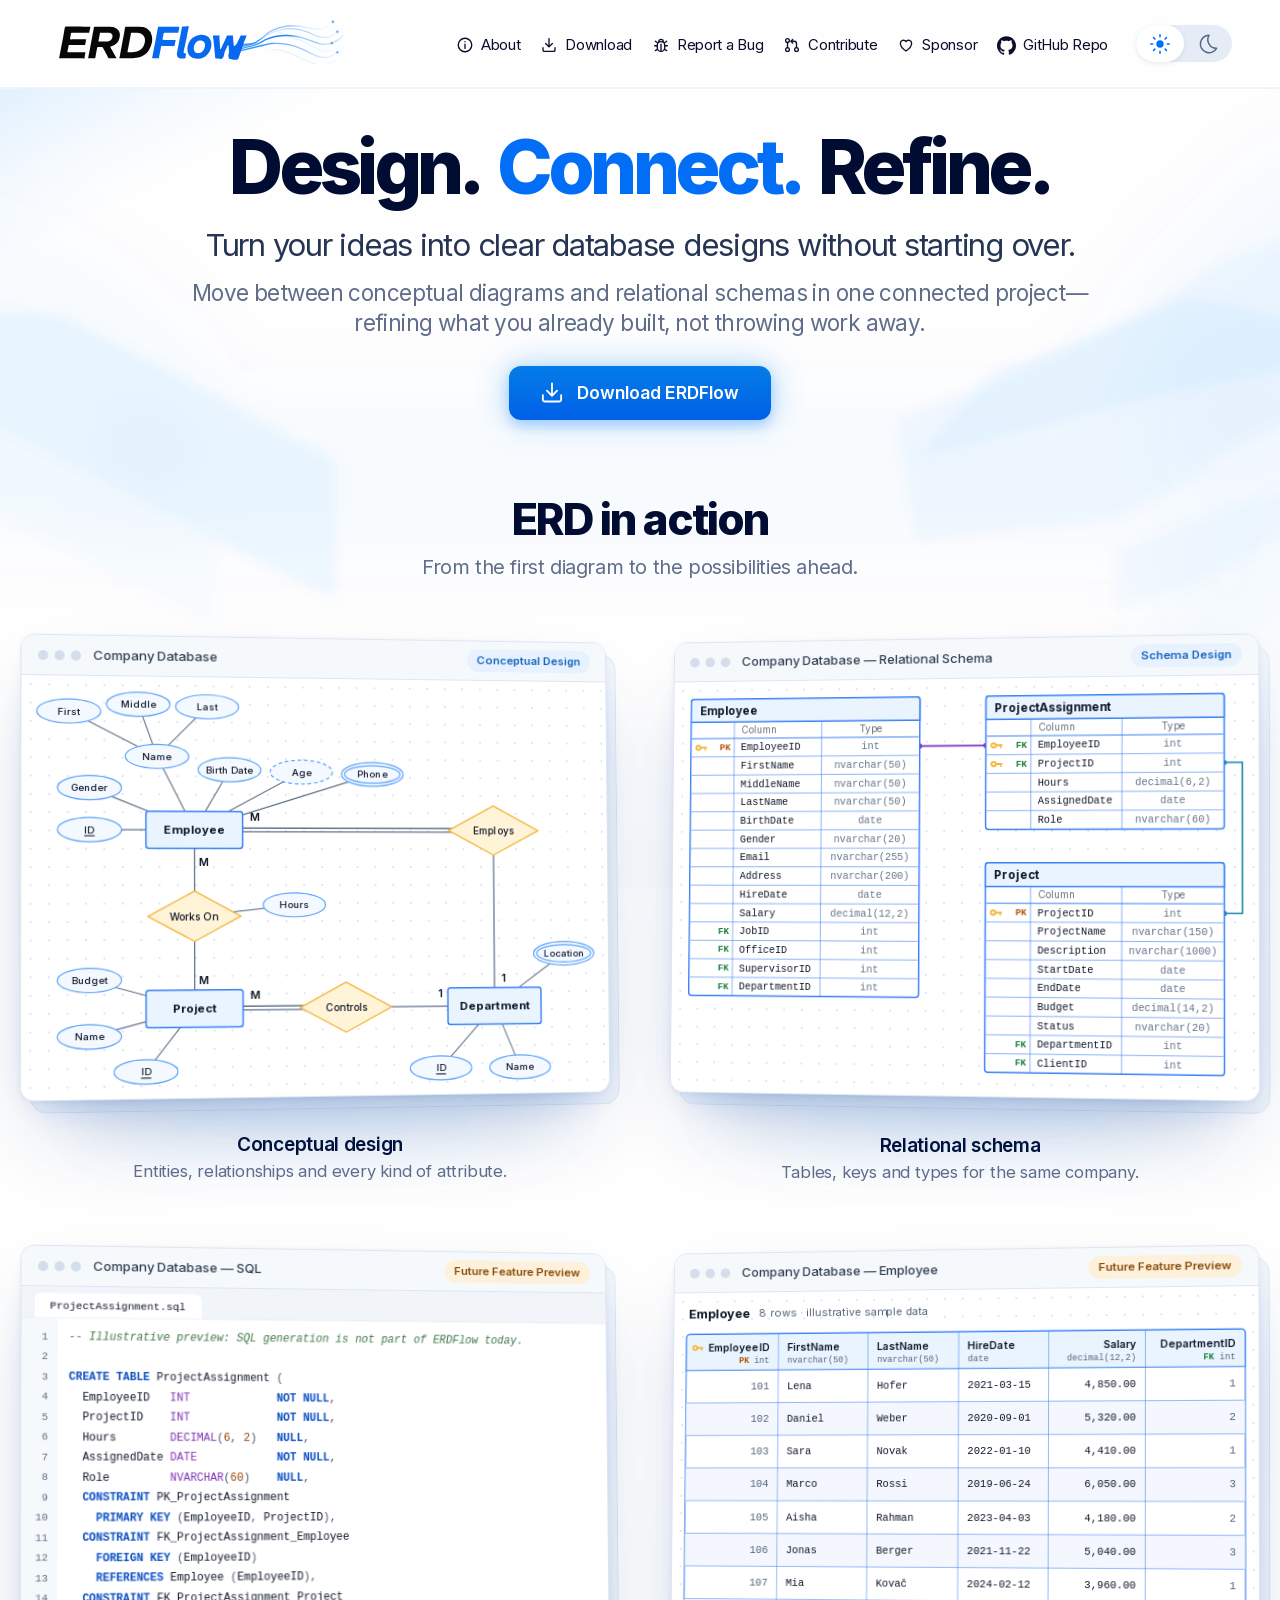
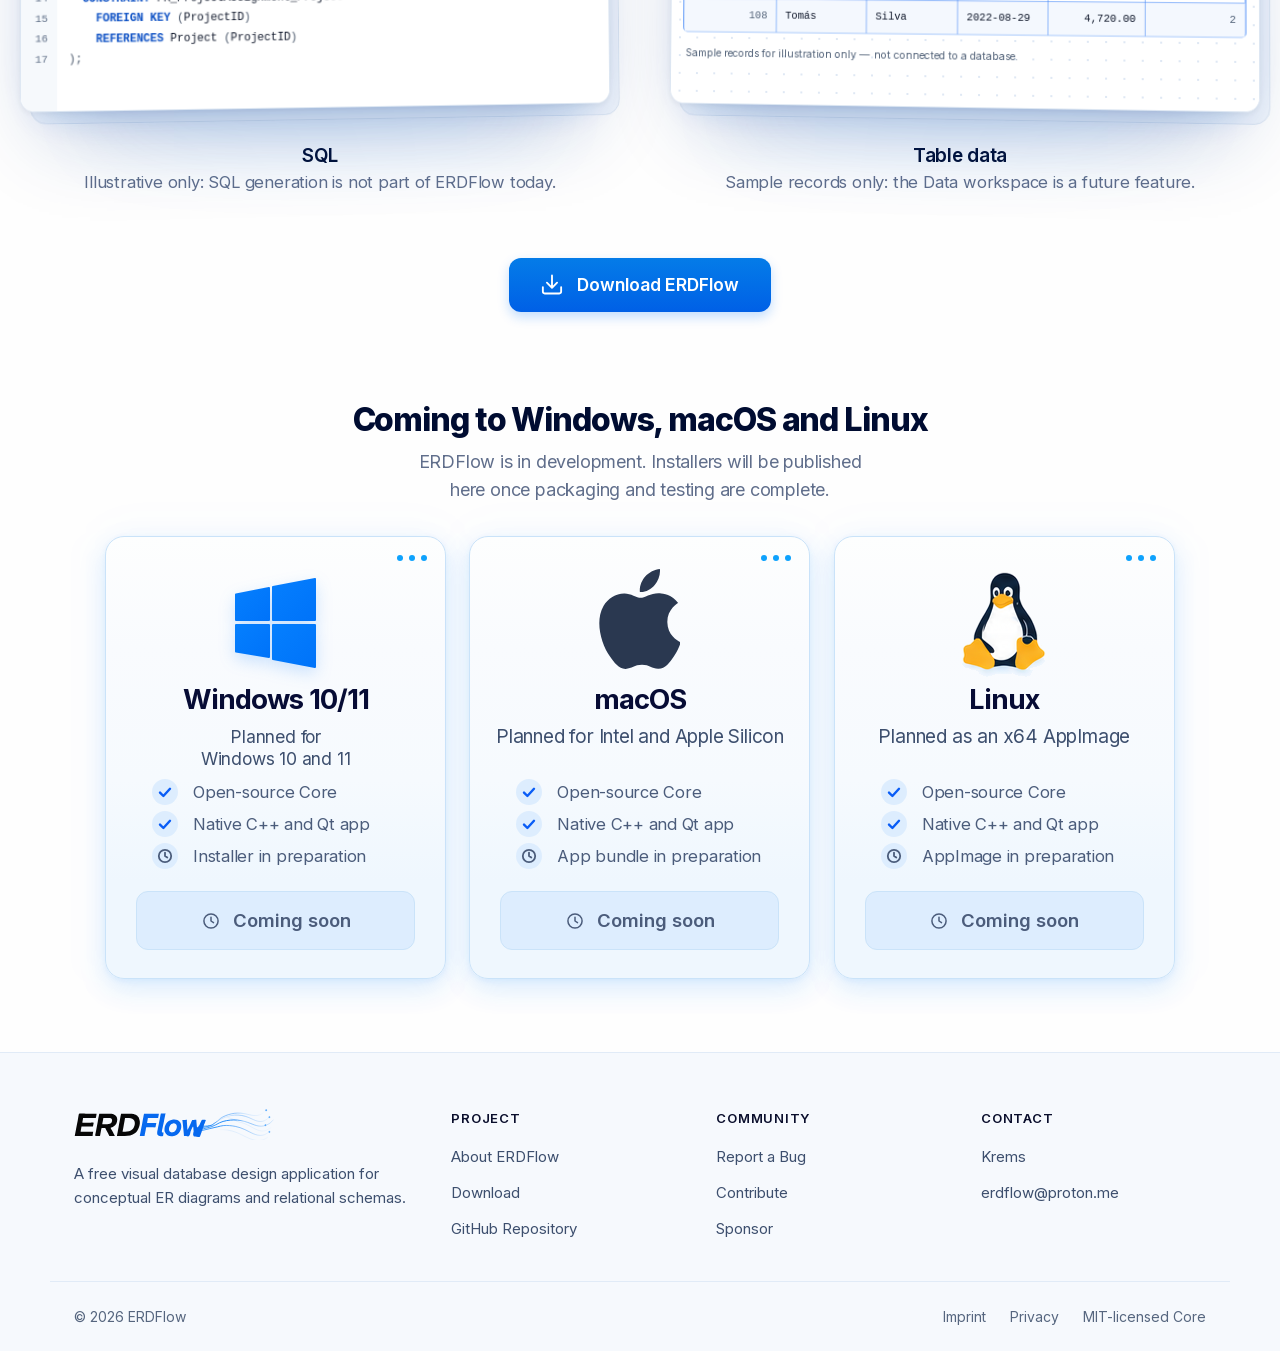
==== index.html @ b5d32c98 "Publish erdflow-website 442ec410d6c6" ====
<!DOCTYPE html><html lang="en" data-theme="light" class="LINzvG_variable h-full antialiased"><head><meta charSet="utf-8"/><meta name="viewport" content="width=device-width, initial-scale=1"/><link rel="preload" href="/_next/static/media/83afe278b6a6bb3c-s.p.2bn3s6zvc0dyp.woff2" as="font" crossorigin="" type="font/woff2"/><link rel="preload" as="image" href="/brand/erdflow-logo-light.svg"/><link rel="preload" as="image" href="/brand/erdflow-logo-dark.svg"/><link rel="stylesheet" href="/_next/static/chunks/1idq2z7wsvpf5.css" data-precedence="next"/><link rel="preload" as="script" fetchPriority="low" href="/_next/static/chunks/1ckvzn7sfprko.js"/><script src="/_next/static/chunks/2r4s4h5xul1n-.js" async=""></script><script src="/_next/static/chunks/0s7mvllxht1mo.js" async=""></script><script src="/_next/static/chunks/10g5ub5068kzx.js" async=""></script><script src="/_next/static/chunks/turbopack-3-ry682tkyiqk.js" async=""></script><script src="/_next/static/chunks/0umf92h1sb77c.js" async=""></script><script src="/_next/static/chunks/27kii70h_k_fs.js" async=""></script><title>ERDFlow — Visual Database Design</title><meta name="description" content="ERDFlow is a visual database design project for building conceptual diagrams and relational schemas. Explore the project and follow its development toward the first desktop release."/><meta name="application-name" content="ERDFlow"/><link rel="canonical" href="https://erdflow.app"/><meta property="og:title" content="ERDFlow — Visual Database Design"/><meta property="og:description" content="ERDFlow is a visual database design project for building conceptual diagrams and relational schemas. Explore the project and follow its development toward the first desktop release."/><meta property="og:url" content="https://erdflow.app"/><meta property="og:site_name" content="ERDFlow"/><meta property="og:locale" content="en_US"/><meta property="og:image" content="https://erdflow.app/opengraph-image.png?opengraph-image.140eve2hhe74n.png"/><meta property="og:image:type" content="image/png"/><meta property="og:image:width" content="1200"/><meta property="og:image:height" content="630"/><meta property="og:image:alt" content="ERDFlow — Visual Database Design"/><meta property="og:type" content="website"/><meta name="twitter:card" content="summary_large_image"/><meta name="twitter:title" content="ERDFlow — Visual Database Design"/><meta name="twitter:description" content="ERDFlow is a visual database design project for building conceptual diagrams and relational schemas. Explore the project and follow its development toward the first desktop release."/><meta name="twitter:image" content="https://erdflow.app/twitter-image.png?twitter-image.140eve2hhe74n.png"/><meta name="twitter:image:alt" content="ERDFlow — Visual Database Design"/><meta name="twitter:image:type" content="image/png"/><meta name="twitter:image:width" content="1200"/><meta name="twitter:image:height" content="630"/><link rel="icon" href="/favicon.ico?favicon.243hpi4hwtowo.ico" sizes="48x48" type="image/x-icon"/><link rel="icon" href="/icon.svg?icon.0zv8mpn6z60lw.svg" sizes="any" type="image/svg+xml"/><meta name="next-size-adjust" content=""/><script>(function(){var t=null;try{t=localStorage.getItem("erdflow-theme")}catch(e){}if(t!=="light"&&t!=="dark")t=window.matchMedia&&matchMedia("(prefers-color-scheme: dark)").matches?"dark":"light";document.documentElement.setAttribute("data-theme",t)})()</script><script src="/_next/static/chunks/0cz1d0mv5g_q7.js" noModule=""></script></head><body class="min-h-full flex flex-col"><div hidden=""><!--$--><!--/$--></div><header class="flex min-h-[89px] items-center border-b-2 border-(--header-rule) bg-(--header-bg) pr-12 pl-[59px] max-[1239px]:flex-wrap max-[1239px]:gap-y-4 max-[1239px]:py-4 max-[1100px]:px-6 max-[760px]:gap-y-5 max-[760px]:py-5"><a class="-mt-[3px] flex min-w-0 flex-[0_0_286px] min-[1100px]:-ml-px max-[1100px]:basis-[210px] max-[760px]:flex-1" aria-label="ERDFlow home" href="/"><img alt="" width="286" height="44" decoding="async" data-nimg="1" class="h-auto w-full max-w-[286px] dark:hidden" style="color:transparent" src="/brand/erdflow-logo-light.svg"/><img alt="" width="286" height="44" decoding="async" data-nimg="1" class="hidden h-auto w-full max-w-[286px] dark:block" style="color:transparent" src="/brand/erdflow-logo-dark.svg"/></a><nav class="ml-auto flex items-center gap-[30px] pt-[3px] text-base leading-6 tracking-[-0.3px] text-(--nav-text) max-[1359px]:gap-5 max-[1359px]:text-[15px] max-[1239px]:order-3 max-[1239px]:ml-0 max-[1239px]:w-full max-[1239px]:flex-wrap max-[1239px]:justify-center max-[1239px]:gap-x-7 max-[1239px]:gap-y-3 max-[1239px]:pt-0 max-[1239px]:text-base max-[800px]:grid max-[800px]:grid-cols-[repeat(3,auto)] max-[800px]:gap-x-8 max-[640px]:gap-x-5 max-[640px]:text-[14.5px] max-[380px]:grid-cols-[repeat(2,auto)] max-[380px]:gap-x-10" aria-label="Main navigation"><a class="inline-flex items-center gap-[7px] whitespace-nowrap hover:text-(--headline-accent) max-[800px]:justify-self-start" href="/about"><svg width="18" height="18" viewBox="0 0 24 24" fill="none" stroke="currentColor" stroke-width="1.8" stroke-linecap="round" stroke-linejoin="round" aria-hidden="true" focusable="false" class="shrink-0"><circle cx="12" cy="12" r="9"></circle><path d="M12 11v5.5M12 7.6v.1"></path></svg>About</a><a class="inline-flex items-center gap-[7px] whitespace-nowrap hover:text-(--headline-accent) max-[800px]:justify-self-start" href="/#downloads"><svg width="18" height="18" viewBox="0 0 24 24" fill="none" stroke="currentColor" stroke-width="1.8" stroke-linecap="round" stroke-linejoin="round" aria-hidden="true" focusable="false" class="shrink-0"><path d="M12 3.5v11m-4.5-4.5 4.5 4.5 4.5-4.5M4 15.5v3a2 2 0 0 0 2 2h12a2 2 0 0 0 2-2v-3"></path></svg>Download</a><a href="https://github.com/Zain-Orwa/erdflow/issues/new" class="inline-flex items-center gap-[7px] whitespace-nowrap hover:text-(--headline-accent) max-[800px]:justify-self-start"><svg width="18" height="18" viewBox="0 0 24 24" fill="none" stroke="currentColor" stroke-width="1.8" stroke-linecap="round" stroke-linejoin="round" aria-hidden="true" focusable="false" class="shrink-0"><path d="M9 7.5a3 3 0 0 1 6 0"></path><rect x="7" y="7.5" width="10" height="13" rx="5"></rect><path d="M12 11v9.5M3.5 13H7m10 0h3.5M4.5 19.5 7.4 17.6M19.5 19.5l-2.9-1.9M4.5 7l2.8 2M19.5 7l-2.8 2"></path></svg>Report a Bug</a><a href="https://github.com/Zain-Orwa/erdflow/blob/main/docs/DEVELOPMENT.md" class="inline-flex items-center gap-[7px] whitespace-nowrap hover:text-(--headline-accent) max-[800px]:justify-self-start"><svg width="18" height="18" viewBox="0 0 24 24" fill="none" stroke="currentColor" stroke-width="1.8" stroke-linecap="round" stroke-linejoin="round" aria-hidden="true" focusable="false" class="shrink-0"><circle cx="6" cy="6" r="2.5"></circle><circle cx="6" cy="18" r="2.5"></circle><circle cx="18" cy="18" r="2.5"></circle><path d="M6 8.5v7M18 15.5V10a3 3 0 0 0-3-3h-4.5m2.5-2.5L10.5 7 13 9.5"></path></svg>Contribute</a><a class="inline-flex items-center gap-[7px] whitespace-nowrap hover:text-(--headline-accent) max-[800px]:justify-self-start" href="/about#sponsor"><svg width="18" height="18" viewBox="0 0 24 24" fill="none" stroke="currentColor" stroke-width="1.8" stroke-linecap="round" stroke-linejoin="round" aria-hidden="true" focusable="false" class="shrink-0"><path d="M12 20s-7.5-4.6-7.5-10.2A4.1 4.1 0 0 1 12 7.5a4.1 4.1 0 0 1 7.5 2.3C19.5 15.4 12 20 12 20Z"></path></svg>Sponsor</a><a href="https://github.com/Zain-Orwa/erdflow" class="inline-flex items-center gap-[7px] whitespace-nowrap hover:text-(--headline-accent) max-[800px]:justify-self-start"><svg width="19" height="19" viewBox="0 0 24 24" fill="currentColor" aria-hidden="true" focusable="false" class="shrink-0"><path d="M12 .297c-6.63 0-12 5.373-12 12 0 5.303 3.438 9.8 8.205 11.385.6.113.82-.258.82-.577 0-.285-.01-1.04-.015-2.04-3.338.724-4.042-1.61-4.042-1.61C4.422 18.07 3.633 17.7 3.633 17.7c-1.087-.744.084-.729.084-.729 1.205.084 1.838 1.236 1.838 1.236 1.07 1.835 2.809 1.305 3.495.998.108-.776.417-1.305.76-1.605-2.665-.3-5.466-1.332-5.466-5.93 0-1.31.465-2.38 1.235-3.22-.135-.303-.54-1.523.105-3.176 0 0 1.005-.322 3.3 1.23.96-.267 1.98-.399 3-.405 1.02.006 2.04.138 3 .405 2.28-1.552 3.285-1.23 3.285-1.23.645 1.653.24 2.873.12 3.176.765.84 1.23 1.91 1.23 3.22 0 4.61-2.805 5.625-5.475 5.92.42.36.81 1.096.81 2.22 0 1.606-.015 2.896-.015 3.286 0 .315.21.69.825.57C20.565 22.092 24 17.592 24 12.297c0-6.627-5.373-12-12-12"></path></svg>GitHub Repo</a></nav><div class="ml-10 flex h-[37px] flex-[0_0_96px] rounded-[19px] bg-(--toggle-track) max-[1359px]:ml-7 max-[1239px]:ml-auto" role="group" aria-label="Color theme"><button type="button" class="grid h-[37px] w-12 cursor-pointer place-items-center rounded-[19px] border border-transparent p-0 border-(--toggle-selected-border) bg-(--toggle-selected-bg) text-(--toggle-selected-icon) shadow-(--toggle-selected-shadow) dark:border-transparent dark:bg-transparent dark:text-(--toggle-icon) dark:shadow-none" aria-label="Light mode"><svg width="22" height="22" viewBox="0 0 24 24" aria-hidden="true" focusable="false"><circle cx="12" cy="12" r="4" fill="currentColor"></circle><path d="M12 2v2m0 16v2M2 12h2m16 0h2M5 5l1.5 1.5m11 11L19 19M5 19l1.5-1.5m11-11L19 5" stroke="currentColor" stroke-width="1.7" stroke-linecap="round"></path></svg></button><button type="button" class="grid h-[37px] w-12 cursor-pointer place-items-center rounded-[19px] border border-transparent p-0 text-(--toggle-icon) dark:border-(--toggle-selected-border) dark:bg-(--toggle-selected-bg) dark:text-(--toggle-selected-icon) dark:shadow-(--toggle-selected-shadow)" aria-label="Dark mode"><svg width="22" height="22" viewBox="0 0 24 24" fill="none" aria-hidden="true" focusable="false"><path d="M13.1 2.5a9.5 9.5 0 1 0 8.4 14.1A9.4 9.4 0 0 1 13.1 2.5Z" stroke="currentColor" stroke-width="1.6" stroke-linejoin="round"></path></svg></button></div></header><main class="relative isolate flex-1 bg-background [--hero-gap:clamp(12px,11.36svh_-_69.2px,43px)] [--hero-top:clamp(8px,10.45svh_-_66.3px,37px)]"><div class="pointer-events-none absolute inset-x-0 top-0 -z-10 h-[899px] overflow-hidden opacity-(--wave-strength)" aria-hidden="true"><svg class="absolute top-0 left-1/2 -translate-x-1/2" width="2248" height="899" viewBox="-400 89 2248 899" focusable="false"><defs><filter id="wave-edge" filterUnits="userSpaceOnUse" x="-400" y="0" width="2248" height="1100"><feGaussianBlur stdDeviation="6"></feGaussianBlur></filter><filter id="wave-wash" filterUnits="userSpaceOnUse" x="-400" y="0" width="2248" height="1100"><feGaussianBlur stdDeviation="45"></feGaussianBlur></filter><linearGradient id="corner-wash" gradientUnits="userSpaceOnUse" x1="0" y1="89" x2="95" y2="265"><stop offset="0" style="stop-color:var(--wave)" stop-opacity="0.12"></stop><stop offset="0.15" style="stop-color:var(--wave)" stop-opacity="0.118"></stop><stop offset="0.45" style="stop-color:var(--wave)" stop-opacity="0.071"></stop><stop offset="0.65" style="stop-color:var(--wave)" stop-opacity="0.035"></stop><stop offset="0.875" style="stop-color:var(--wave)" stop-opacity="0.012"></stop><stop offset="1" style="stop-color:var(--wave)" stop-opacity="0"></stop></linearGradient><radialGradient id="bottom-tint" gradientUnits="userSpaceOnUse" cx="724" cy="1000" r="650" gradientTransform="translate(0 680) scale(1 0.32)"><stop offset="0" style="stop-color:var(--wave)" stop-opacity="0.016"></stop><stop offset="1" style="stop-color:var(--wave)" stop-opacity="0"></stop></radialGradient></defs><rect x="-400" y="89" width="1000" height="400" fill="url(#corner-wash)"></rect><g style="transform:translateY(calc(var(--hero-top) + var(--hero-gap) - 161px))"><rect x="-400" y="700" width="2248" height="288" fill="url(#bottom-tint)"></rect><g style="fill:var(--wave)" filter="url(#wave-wash)"><path d="M1700 150V640L1300 560 1180 470 1230 380 1360 260Z" fill-opacity="0.038"></path><path d="M1250 600H1700V820H1250Z" fill-opacity="0.015"></path><path d="M1250 480H1400L1350 760H1250Z" fill-opacity="0.03"></path><path d="M-400 300 120 330 260 420 300 520 200 640-400 640Z" fill-opacity="0.03"></path><path class="max-[1059px]:hidden" d="M200 500H1250V650H200Z" fill-opacity="0.03"></path></g><g style="fill:var(--wave)" filter="url(#wave-edge)"><path d="M1700 300 1448 322C1380 333 1300 358 1260 392 1220 420 1160 440 1100 470L980 520 1000 640 1200 620 1280 576C1312 544 1376 512 1448 505L1700 495Z" fill-opacity="0.04"></path><path d="M1270 398C1320 402 1380 418 1410 440 1390 470 1320 482 1260 492L1150 520 1000 560 1080 470C1150 450 1210 420 1270 398Z" fill-opacity="0.05"></path><path d="M1700 575 1448 578C1380 585 1320 600 1270 625L1200 650 1200 710 1270 690C1320 664 1352 648 1400 616L1448 606 1700 596Z" fill-opacity="0.03"></path><path d="M-400 412 30 414C90 414 130 412 150 416 176 432 208 448 240 464L300 495 420 560 420 700 300 640 176 576 144 560 80 528 32 496 0 476-400 470Z" fill-opacity="0.055"></path><path d="M-400 470 0 476 32 496 80 528 144 560 176 576 300 640 300 730 160 656 96 624 48 592 0 572-400 565Z" fill-opacity="0.02"></path></g></g></svg></div><section class="px-6 pt-[var(--hero-top)] pb-[var(--hero-gap)] text-center max-[760px]:px-5" aria-labelledby="hero-title"><h1 id="hero-title" class="text-[clamp(48px,5.87vw,85px)] leading-[100px] font-[800] tracking-[-0.0627em] [word-spacing:0.068em] text-(--headline) max-[1100px]:leading-[1.15] max-[760px]:text-[clamp(40px,8vw,58px)]"><span class="inline-block">Design.</span> <span class="inline-block text-(--headline-accent)">Connect.</span> <span class="inline-block">Refine.</span></h1><p class="mx-auto mt-[8px] text-[31px] leading-10 tracking-[-1.25px] text-(--subtitle) max-[1100px]:mt-5 max-[1100px]:text-[28px] max-[1100px]:leading-9 max-[760px]:text-2xl max-[760px]:leading-8 max-[760px]:tracking-[-0.5px]">Turn your ideas into clear database designs without starting over.</p><p class="mx-auto mt-[13px] max-w-[1000px] text-[22.5px] leading-[30px] tracking-[-0.58px] text-(--description) max-[1100px]:max-w-[850px] max-[1100px]:text-[21px] max-[760px]:text-[18px] max-[760px]:leading-[27px] max-[760px]:tracking-normal">Move between conceptual diagrams and relational schemas in one connected <span class="whitespace-nowrap">project—</span><br class="max-[1100px]:hidden"/>refining what you already built, not throwing work away.</p><div class="mt-7 flex justify-center max-[760px]:mt-6"><a href="#downloads" class="inline-flex h-[54px] items-center justify-center gap-[14px] rounded-[12px] bg-(image:--button-bg) px-8 text-[17.5px] font-semibold text-white shadow-(--cta-glow)"><svg width="22" height="22" viewBox="0 0 26 26" fill="none" aria-hidden="true" focusable="false"><path d="M13 1.8v14.5m-6-6 6 6 6-6M2.2 15.5v5.3a2.2 2.2 0 0 0 2.2 2.2h17.2a2.2 2.2 0 0 0 2.2-2.2v-5.3" stroke="currentColor" stroke-width="2.2" stroke-linecap="round" stroke-linejoin="round"></path></svg>Download ERDFlow</a></div></section><section aria-labelledby="erd-in-action-title" class="px-6 pt-10 pb-[88px] max-[760px]:px-4 max-[760px]:pt-8 max-[760px]:pb-16"><h2 id="erd-in-action-title" class="text-center text-[44px] leading-[52px] font-[800] tracking-[-0.045em] text-(--headline) max-[760px]:text-[34px] max-[760px]:leading-[42px]">ERD in action</h2><p class="mx-auto mt-2 text-center text-[20px] leading-7 tracking-[-0.4px] text-balance text-(--description) max-[760px]:text-[17px] max-[760px]:leading-6">From the first diagram to the possibilities ahead.</p><div class="mx-auto mt-14 grid max-w-[1328px] grid-cols-1 justify-items-center gap-x-12 gap-y-16 min-[1200px]:grid-cols-2 max-[760px]:mt-10"><figure class="m-0 flex w-full max-w-[640px] flex-col"><div class="relative [perspective:1800px]"><div aria-hidden="true" class="absolute inset-x-[12%] -bottom-7 h-12 rounded-[50%] bg-(--showcase-floor) blur-2xl"></div><div class="relative [transform-style:preserve-3d] min-[1200px]:[transform:rotateY(7deg)_rotateX(2deg)]"><div aria-hidden="true" class="absolute inset-0 translate-x-[10px] translate-y-[12px] rounded-[16px] border border-(--showcase-border) bg-(--showcase-sheet)"></div><div class="relative overflow-hidden rounded-[14px] border border-(--showcase-border) bg-(--showcase-canvas) shadow-(--showcase-shadow)"><div class="flex h-10 items-center gap-3 border-b border-(--showcase-border) bg-(--showcase-bar) px-4"><span class="flex gap-[6px]" aria-hidden="true"><span class="size-[10px] rounded-full bg-(--showcase-dot)"></span><span class="size-[10px] rounded-full bg-(--showcase-dot)"></span><span class="size-[10px] rounded-full bg-(--showcase-dot)"></span></span><span class="min-w-0 flex-1 truncate text-[13px] font-medium text-(--showcase-title)">Company Database</span><span class="shrink-0 rounded-full px-[10px] py-[3px] text-[11.5px] font-semibold bg-(--showcase-chip) text-(--showcase-chip-text)">Conceptual Design</span></div><div class="overflow-hidden bg-(--showcase-canvas) bg-[radial-gradient(var(--showcase-grid)_1px,transparent_1.2px)] bg-size-[18px_18px] max-[560px]:[mask-image:linear-gradient(90deg,transparent,#000_9%,#000_91%,transparent)]"><div class="relative left-1/2 w-full min-w-[500px] -translate-x-1/2"><svg viewBox="0 0 640 452" role="img" aria-labelledby="conceptual-example-title conceptual-example-desc" class="block h-auto w-full"><title id="conceptual-example-title">Conceptual ER diagram of a company</title><desc id="conceptual-example-desc">Employee works on Project, many to many, recording the hours worked. Department employs every employee and controls every project, one department to many of each. Employee has a key ID, a composite Name made of First, Middle and Last, Gender, Birth Date, an Age derived from it and any number of Phone numbers. Project has a key ID, a Name and a Budget. Department has a key ID, a Name and any number of Locations.</desc><g fill="none" stroke-width="1.2" class="stroke-(--erd-connector)"><line x1="72" y1="165" x2="184" y2="165"></line><line x1="144" y1="86" x2="184" y2="165"></line><line x1="50" y1="38" x2="144" y2="86"></line><line x1="124" y1="30" x2="144" y2="86"></line><line x1="198" y1="32" x2="144" y2="86"></line><line x1="72" y1="120" x2="184" y2="165"></line><line x1="222" y1="100" x2="184" y2="165"></line><line x1="300" y1="102" x2="184" y2="165"></line><line x1="378" y1="104" x2="184" y2="165"></line><line x1="292" y1="246" x2="184" y2="258"></line><line x1="132" y1="424" x2="184" y2="357"></line><line x1="72" y1="386" x2="184" y2="357"></line><line x1="72" y1="326" x2="184" y2="357"></line><line x1="452" y1="424" x2="512" y2="357"></line><line x1="540" y1="424" x2="512" y2="357"></line><line x1="590" y1="300" x2="512" y2="357"></line></g><g fill="none" stroke-width="1.4" class="stroke-(--erd-connector)"><line x1="184" y1="258" x2="184" y2="165"></line><line x1="184" y1="258" x2="184" y2="357"></line><line x1="348" y1="355" x2="184" y2="355"></line><line x1="348" y1="359" x2="184" y2="359"></line><line x1="348" y1="357" x2="512" y2="357"></line><line x1="512" y1="163" x2="184" y2="163"></line><line x1="512" y1="167" x2="184" y2="167"></line><line x1="512" y1="165" x2="512" y2="357"></line></g><g class="fill-(--erd-text) text-[12px] font-semibold"><text x="194" y="200" text-anchor="middle" dominant-baseline="central" class="">M</text><text x="194" y="326" text-anchor="middle" dominant-baseline="central" class="">M</text><text x="250" y="343" text-anchor="middle" dominant-baseline="central" class="">M</text><text x="452" y="343" text-anchor="middle" dominant-baseline="central" class="">1</text><text x="250" y="151" text-anchor="middle" dominant-baseline="central" class="">M</text><text x="522" y="326" text-anchor="middle" dominant-baseline="central" class="">1</text></g><g stroke-width="1.3" class="fill-(--erd-attribute-fill) stroke-(--erd-attribute-line)"><ellipse cx="72" cy="165" rx="34" ry="13"></ellipse><text x="72" y="165" text-anchor="middle" dominant-baseline="central" class="fill-(--erd-text) stroke-none text-[10.5px] font-medium underline">ID</text></g><g stroke-width="1.3" class="fill-(--erd-attribute-fill) stroke-(--erd-attribute-line)"><ellipse cx="144" cy="86" rx="34" ry="13"></ellipse><text x="144" y="86" text-anchor="middle" dominant-baseline="central" class="fill-(--erd-text) stroke-none text-[10.5px] font-medium ">Name</text></g><g stroke-width="1.3" class="fill-(--erd-attribute-fill) stroke-(--erd-attribute-line)"><ellipse cx="50" cy="38" rx="34" ry="13"></ellipse><text x="50" y="38" text-anchor="middle" dominant-baseline="central" class="fill-(--erd-text) stroke-none text-[10.5px] font-medium ">First</text></g><g stroke-width="1.3" class="fill-(--erd-attribute-fill) stroke-(--erd-attribute-line)"><ellipse cx="124" cy="30" rx="34" ry="13"></ellipse><text x="124" y="30" text-anchor="middle" dominant-baseline="central" class="fill-(--erd-text) stroke-none text-[10.5px] font-medium ">Middle</text></g><g stroke-width="1.3" class="fill-(--erd-attribute-fill) stroke-(--erd-attribute-line)"><ellipse cx="198" cy="32" rx="34" ry="13"></ellipse><text x="198" y="32" text-anchor="middle" dominant-baseline="central" class="fill-(--erd-text) stroke-none text-[10.5px] font-medium ">Last</text></g><g stroke-width="1.3" class="fill-(--erd-attribute-fill) stroke-(--erd-attribute-line)"><ellipse cx="72" cy="120" rx="34" ry="13"></ellipse><text x="72" y="120" text-anchor="middle" dominant-baseline="central" class="fill-(--erd-text) stroke-none text-[10.5px] font-medium ">Gender</text></g><g stroke-width="1.3" class="fill-(--erd-attribute-fill) stroke-(--erd-attribute-line)"><ellipse cx="222" cy="100" rx="34" ry="13"></ellipse><text x="222" y="100" text-anchor="middle" dominant-baseline="central" class="fill-(--erd-text) stroke-none text-[10.5px] font-medium ">Birth Date</text></g><g stroke-width="1.3" class="fill-(--erd-attribute-fill) stroke-(--erd-attribute-line)"><ellipse cx="300" cy="102" rx="34" ry="13" stroke-dasharray="4 3"></ellipse><text x="300" y="102" text-anchor="middle" dominant-baseline="central" class="fill-(--erd-text) stroke-none text-[10.5px] font-medium ">Age</text></g><g stroke-width="1.3" class="fill-(--erd-attribute-fill) stroke-(--erd-attribute-line)"><ellipse cx="378" cy="104" rx="34" ry="13"></ellipse><ellipse cx="378" cy="104" rx="30.5" ry="9.5" fill="none"></ellipse><text x="378" y="104" text-anchor="middle" dominant-baseline="central" class="fill-(--erd-text) stroke-none text-[10.5px] font-medium ">Phone</text></g><g stroke-width="1.3" class="fill-(--erd-attribute-fill) stroke-(--erd-attribute-line)"><ellipse cx="292" cy="246" rx="34" ry="13"></ellipse><text x="292" y="246" text-anchor="middle" dominant-baseline="central" class="fill-(--erd-text) stroke-none text-[10.5px] font-medium ">Hours</text></g><g stroke-width="1.3" class="fill-(--erd-attribute-fill) stroke-(--erd-attribute-line)"><ellipse cx="132" cy="424" rx="34" ry="13"></ellipse><text x="132" y="424" text-anchor="middle" dominant-baseline="central" class="fill-(--erd-text) stroke-none text-[10.5px] font-medium underline">ID</text></g><g stroke-width="1.3" class="fill-(--erd-attribute-fill) stroke-(--erd-attribute-line)"><ellipse cx="72" cy="386" rx="34" ry="13"></ellipse><text x="72" y="386" text-anchor="middle" dominant-baseline="central" class="fill-(--erd-text) stroke-none text-[10.5px] font-medium ">Name</text></g><g stroke-width="1.3" class="fill-(--erd-attribute-fill) stroke-(--erd-attribute-line)"><ellipse cx="72" cy="326" rx="34" ry="13"></ellipse><text x="72" y="326" text-anchor="middle" dominant-baseline="central" class="fill-(--erd-text) stroke-none text-[10.5px] font-medium ">Budget</text></g><g stroke-width="1.3" class="fill-(--erd-attribute-fill) stroke-(--erd-attribute-line)"><ellipse cx="452" cy="424" rx="34" ry="13"></ellipse><text x="452" y="424" text-anchor="middle" dominant-baseline="central" class="fill-(--erd-text) stroke-none text-[10.5px] font-medium underline">ID</text></g><g stroke-width="1.3" class="fill-(--erd-attribute-fill) stroke-(--erd-attribute-line)"><ellipse cx="540" cy="424" rx="34" ry="13"></ellipse><text x="540" y="424" text-anchor="middle" dominant-baseline="central" class="fill-(--erd-text) stroke-none text-[10.5px] font-medium ">Name</text></g><g stroke-width="1.3" class="fill-(--erd-attribute-fill) stroke-(--erd-attribute-line)"><ellipse cx="590" cy="300" rx="34" ry="13"></ellipse><ellipse cx="590" cy="300" rx="30.5" ry="9.5" fill="none"></ellipse><text x="590" y="300" text-anchor="middle" dominant-baseline="central" class="fill-(--erd-text) stroke-none text-[10.5px] font-medium ">Location</text></g><g stroke-width="1.5" class="fill-(--erd-relationship-fill) stroke-(--erd-relationship-line)"><path d="M184 231L234 258L184 285L134 258Z" stroke-linejoin="round"></path><text x="184" y="258" text-anchor="middle" dominant-baseline="central" class="fill-(--erd-text) stroke-none text-[11px] font-medium">Works On</text></g><g stroke-width="1.5" class="fill-(--erd-relationship-fill) stroke-(--erd-relationship-line)"><path d="M348 330L398 357L348 384L298 357Z" stroke-linejoin="round"></path><text x="348" y="357" text-anchor="middle" dominant-baseline="central" class="fill-(--erd-text) stroke-none text-[11px] font-medium">Controls</text></g><g stroke-width="1.5" class="fill-(--erd-relationship-fill) stroke-(--erd-relationship-line)"><path d="M512 138L562 165L512 192L462 165Z" stroke-linejoin="round"></path><text x="512" y="165" text-anchor="middle" dominant-baseline="central" class="fill-(--erd-text) stroke-none text-[11px] font-medium">Employs</text></g><g stroke-width="1.6" class="fill-(--erd-entity-fill) stroke-(--erd-entity-line)"><rect x="132" y="145" width="104" height="40" rx="3"></rect><text x="184" y="165" text-anchor="middle" dominant-baseline="central" class="fill-(--erd-text) stroke-none text-[12.5px] font-bold">Employee</text></g><g stroke-width="1.6" class="fill-(--erd-entity-fill) stroke-(--erd-entity-line)"><rect x="132" y="337" width="104" height="40" rx="3"></rect><text x="184" y="357" text-anchor="middle" dominant-baseline="central" class="fill-(--erd-text) stroke-none text-[12.5px] font-bold">Project</text></g><g stroke-width="1.6" class="fill-(--erd-entity-fill) stroke-(--erd-entity-line)"><rect x="460" y="337" width="104" height="40" rx="3"></rect><text x="512" y="357" text-anchor="middle" dominant-baseline="central" class="fill-(--erd-text) stroke-none text-[12.5px] font-bold">Department</text></g></svg></div></div></div></div></div><figcaption class="mt-9 text-center"><span class="block text-[19px] leading-7 font-semibold tracking-[-0.3px] text-(--headline)">Conceptual design</span><span class="block text-[16.5px] leading-6 tracking-[-0.2px] text-(--description)">Entities, relationships and every kind of attribute.</span></figcaption></figure><figure class="m-0 flex w-full max-w-[640px] flex-col"><div class="relative [perspective:1800px]"><div aria-hidden="true" class="absolute inset-x-[12%] -bottom-7 h-12 rounded-[50%] bg-(--showcase-floor) blur-2xl"></div><div class="relative [transform-style:preserve-3d] min-[1200px]:[transform:rotateY(-7deg)_rotateX(2deg)]"><div aria-hidden="true" class="absolute inset-0 translate-x-[10px] translate-y-[12px] rounded-[16px] border border-(--showcase-border) bg-(--showcase-sheet)"></div><div class="relative overflow-hidden rounded-[14px] border border-(--showcase-border) bg-(--showcase-canvas) shadow-(--showcase-shadow)"><div class="flex h-10 items-center gap-3 border-b border-(--showcase-border) bg-(--showcase-bar) px-4"><span class="flex gap-[6px]" aria-hidden="true"><span class="size-[10px] rounded-full bg-(--showcase-dot)"></span><span class="size-[10px] rounded-full bg-(--showcase-dot)"></span><span class="size-[10px] rounded-full bg-(--showcase-dot)"></span></span><span class="min-w-0 flex-1 truncate text-[13px] font-medium text-(--showcase-title)">Company Database — Relational Schema</span><span class="shrink-0 rounded-full px-[10px] py-[3px] text-[11.5px] font-semibold bg-(--showcase-chip) text-(--showcase-chip-text)">Schema Design</span></div><div class="overflow-hidden bg-(--showcase-canvas) bg-[radial-gradient(var(--showcase-grid)_1px,transparent_1.2px)] bg-size-[18px_18px] max-[560px]:[mask-image:linear-gradient(90deg,#000_82%,transparent)]"><div class="w-full min-w-[500px]"><svg viewBox="0 0 600 424" role="img" aria-labelledby="schema-example-title schema-example-desc" class="block h-auto w-full"><title id="schema-example-title">Relational schema of a company</title><desc id="schema-example-desc">Three tables. Employee has the primary key EmployeeID, name, contact and employment columns, and foreign keys to its job, office, supervisor and department. ProjectAssignment joins employees to projects: its primary key is EmployeeID and ProjectID together, each a foreign key, with Hours, AssignedDate and Role. Project has the primary key ProjectID, its name, dates, budget and status, and foreign keys to its department and client.</desc><g class="fill-(--erd-link-a) stroke-(--erd-link-a)"><polyline points="326,68.5 292,68.5 292,68.5 258,68.5" fill="none" stroke-width="1.6" stroke-linejoin="round"></polyline><circle cx="326" cy="68.5" r="2.6" class="stroke-none"></circle><circle cx="258" cy="68.5" r="2.6" class="stroke-none"></circle></g><g class="fill-(--erd-link-b) stroke-(--erd-link-b)"><polyline points="566,87.5 584,87.5 584,238.5 566,238.5" fill="none" stroke-width="1.6" stroke-linejoin="round"></polyline><circle cx="566" cy="87.5" r="2.6" class="stroke-none"></circle><circle cx="566" cy="238.5" r="2.6" class="stroke-none"></circle></g><g><rect x="18" y="18" width="240" height="307" rx="3" stroke-width="1.5" class="fill-(--erd-table-base) stroke-(--erd-entity-line)"></rect><path d="M18 42V21a3 3 0 0 1 3 -3H255a3 3 0 0 1 3 3V42Z" stroke-width="1.5" class="fill-(--erd-entity-fill) stroke-(--erd-entity-line)"></path><text x="27" y="30" dominant-baseline="central" class="fill-(--erd-text) font-sans text-[12px] font-bold">Employee</text><g stroke-width="0.6" class="stroke-(--erd-entity-line)"><line x1="19" y1="59" x2="257" y2="59" stroke-width="1"></line><line x1="64" y1="42" x2="64" y2="325"></line><line x1="156" y1="42" x2="156" y2="325"></line><line x1="19" y1="78" x2="257" y2="78"></line><line x1="19" y1="97" x2="257" y2="97"></line><line x1="19" y1="116" x2="257" y2="116"></line><line x1="19" y1="135" x2="257" y2="135"></line><line x1="19" y1="154" x2="257" y2="154"></line><line x1="19" y1="173" x2="257" y2="173"></line><line x1="19" y1="192" x2="257" y2="192"></line><line x1="19" y1="211" x2="257" y2="211"></line><line x1="19" y1="230" x2="257" y2="230"></line><line x1="19" y1="249" x2="257" y2="249"></line><line x1="19" y1="268" x2="257" y2="268"></line><line x1="19" y1="287" x2="257" y2="287"></line><line x1="19" y1="306" x2="257" y2="306"></line></g><g class="fill-(--erd-heading) font-sans text-[10px]"><text x="71" y="50.5" dominant-baseline="central">Column</text><text x="207" y="50.5" dominant-baseline="central" text-anchor="middle">Type</text></g><g class="font-mono text-[10.5px]"><g><g transform="translate(26 68.5)" class="fill-(--erd-key) stroke-none"><circle cx="0" cy="0" r="3.2"></circle><path d="M2 -1h7v2H8v2H6.5V1H2Z"></path><circle cx="0" cy="0" r="1.2" class="fill-(--erd-table-base)"></circle></g><text x="60" y="68.5" dominant-baseline="central" text-anchor="end" class="text-[9.5px] font-semibold fill-(--erd-pk)">PK</text><text x="71" y="68.5" dominant-baseline="central" class="fill-(--erd-text)">EmployeeID</text><text x="207" y="68.5" dominant-baseline="central" text-anchor="middle" class="fill-(--erd-muted)">int</text></g><g><text x="71" y="87.5" dominant-baseline="central" class="fill-(--erd-text)">FirstName</text><text x="207" y="87.5" dominant-baseline="central" text-anchor="middle" class="fill-(--erd-muted)">nvarchar(50)</text></g><g><text x="71" y="106.5" dominant-baseline="central" class="fill-(--erd-text)">MiddleName</text><text x="207" y="106.5" dominant-baseline="central" text-anchor="middle" class="fill-(--erd-muted)">nvarchar(50)</text></g><g><text x="71" y="125.5" dominant-baseline="central" class="fill-(--erd-text)">LastName</text><text x="207" y="125.5" dominant-baseline="central" text-anchor="middle" class="fill-(--erd-muted)">nvarchar(50)</text></g><g><text x="71" y="144.5" dominant-baseline="central" class="fill-(--erd-text)">BirthDate</text><text x="207" y="144.5" dominant-baseline="central" text-anchor="middle" class="fill-(--erd-muted)">date</text></g><g><text x="71" y="163.5" dominant-baseline="central" class="fill-(--erd-text)">Gender</text><text x="207" y="163.5" dominant-baseline="central" text-anchor="middle" class="fill-(--erd-muted)">nvarchar(20)</text></g><g><text x="71" y="182.5" dominant-baseline="central" class="fill-(--erd-text)">Email</text><text x="207" y="182.5" dominant-baseline="central" text-anchor="middle" class="fill-(--erd-muted)">nvarchar(255)</text></g><g><text x="71" y="201.5" dominant-baseline="central" class="fill-(--erd-text)">Address</text><text x="207" y="201.5" dominant-baseline="central" text-anchor="middle" class="fill-(--erd-muted)">nvarchar(200)</text></g><g><text x="71" y="220.5" dominant-baseline="central" class="fill-(--erd-text)">HireDate</text><text x="207" y="220.5" dominant-baseline="central" text-anchor="middle" class="fill-(--erd-muted)">date</text></g><g><text x="71" y="239.5" dominant-baseline="central" class="fill-(--erd-text)">Salary</text><text x="207" y="239.5" dominant-baseline="central" text-anchor="middle" class="fill-(--erd-muted)">decimal(12,2)</text></g><g><text x="60" y="258.5" dominant-baseline="central" text-anchor="end" class="text-[9.5px] font-semibold fill-(--erd-fk)">FK</text><text x="71" y="258.5" dominant-baseline="central" class="fill-(--erd-text)">JobID</text><text x="207" y="258.5" dominant-baseline="central" text-anchor="middle" class="fill-(--erd-muted)">int</text></g><g><text x="60" y="277.5" dominant-baseline="central" text-anchor="end" class="text-[9.5px] font-semibold fill-(--erd-fk)">FK</text><text x="71" y="277.5" dominant-baseline="central" class="fill-(--erd-text)">OfficeID</text><text x="207" y="277.5" dominant-baseline="central" text-anchor="middle" class="fill-(--erd-muted)">int</text></g><g><text x="60" y="296.5" dominant-baseline="central" text-anchor="end" class="text-[9.5px] font-semibold fill-(--erd-fk)">FK</text><text x="71" y="296.5" dominant-baseline="central" class="fill-(--erd-text)">SupervisorID</text><text x="207" y="296.5" dominant-baseline="central" text-anchor="middle" class="fill-(--erd-muted)">int</text></g><g><text x="60" y="315.5" dominant-baseline="central" text-anchor="end" class="text-[9.5px] font-semibold fill-(--erd-fk)">FK</text><text x="71" y="315.5" dominant-baseline="central" class="fill-(--erd-text)">DepartmentID</text><text x="207" y="315.5" dominant-baseline="central" text-anchor="middle" class="fill-(--erd-muted)">int</text></g></g></g><g><rect x="326" y="18" width="240" height="136" rx="3" stroke-width="1.5" class="fill-(--erd-table-base) stroke-(--erd-entity-line)"></rect><path d="M326 42V21a3 3 0 0 1 3 -3H563a3 3 0 0 1 3 3V42Z" stroke-width="1.5" class="fill-(--erd-entity-fill) stroke-(--erd-entity-line)"></path><text x="335" y="30" dominant-baseline="central" class="fill-(--erd-text) font-sans text-[12px] font-bold">ProjectAssignment</text><g stroke-width="0.6" class="stroke-(--erd-entity-line)"><line x1="327" y1="59" x2="565" y2="59" stroke-width="1"></line><line x1="372" y1="42" x2="372" y2="154"></line><line x1="464" y1="42" x2="464" y2="154"></line><line x1="327" y1="78" x2="565" y2="78"></line><line x1="327" y1="97" x2="565" y2="97"></line><line x1="327" y1="116" x2="565" y2="116"></line><line x1="327" y1="135" x2="565" y2="135"></line></g><g class="fill-(--erd-heading) font-sans text-[10px]"><text x="379" y="50.5" dominant-baseline="central">Column</text><text x="515" y="50.5" dominant-baseline="central" text-anchor="middle">Type</text></g><g class="font-mono text-[10.5px]"><g><g transform="translate(334 68.5)" class="fill-(--erd-key) stroke-none"><circle cx="0" cy="0" r="3.2"></circle><path d="M2 -1h7v2H8v2H6.5V1H2Z"></path><circle cx="0" cy="0" r="1.2" class="fill-(--erd-table-base)"></circle></g><text x="368" y="68.5" dominant-baseline="central" text-anchor="end" class="text-[9.5px] font-semibold fill-(--erd-fk)">FK</text><text x="379" y="68.5" dominant-baseline="central" class="fill-(--erd-text)">EmployeeID</text><text x="515" y="68.5" dominant-baseline="central" text-anchor="middle" class="fill-(--erd-muted)">int</text></g><g><g transform="translate(334 87.5)" class="fill-(--erd-key) stroke-none"><circle cx="0" cy="0" r="3.2"></circle><path d="M2 -1h7v2H8v2H6.5V1H2Z"></path><circle cx="0" cy="0" r="1.2" class="fill-(--erd-table-base)"></circle></g><text x="368" y="87.5" dominant-baseline="central" text-anchor="end" class="text-[9.5px] font-semibold fill-(--erd-fk)">FK</text><text x="379" y="87.5" dominant-baseline="central" class="fill-(--erd-text)">ProjectID</text><text x="515" y="87.5" dominant-baseline="central" text-anchor="middle" class="fill-(--erd-muted)">int</text></g><g><text x="379" y="106.5" dominant-baseline="central" class="fill-(--erd-text)">Hours</text><text x="515" y="106.5" dominant-baseline="central" text-anchor="middle" class="fill-(--erd-muted)">decimal(6,2)</text></g><g><text x="379" y="125.5" dominant-baseline="central" class="fill-(--erd-text)">AssignedDate</text><text x="515" y="125.5" dominant-baseline="central" text-anchor="middle" class="fill-(--erd-muted)">date</text></g><g><text x="379" y="144.5" dominant-baseline="central" class="fill-(--erd-text)">Role</text><text x="515" y="144.5" dominant-baseline="central" text-anchor="middle" class="fill-(--erd-muted)">nvarchar(60)</text></g></g></g><g><rect x="326" y="188" width="240" height="212" rx="3" stroke-width="1.5" class="fill-(--erd-table-base) stroke-(--erd-entity-line)"></rect><path d="M326 212V191a3 3 0 0 1 3 -3H563a3 3 0 0 1 3 3V212Z" stroke-width="1.5" class="fill-(--erd-entity-fill) stroke-(--erd-entity-line)"></path><text x="335" y="200" dominant-baseline="central" class="fill-(--erd-text) font-sans text-[12px] font-bold">Project</text><g stroke-width="0.6" class="stroke-(--erd-entity-line)"><line x1="327" y1="229" x2="565" y2="229" stroke-width="1"></line><line x1="372" y1="212" x2="372" y2="400"></line><line x1="464" y1="212" x2="464" y2="400"></line><line x1="327" y1="248" x2="565" y2="248"></line><line x1="327" y1="267" x2="565" y2="267"></line><line x1="327" y1="286" x2="565" y2="286"></line><line x1="327" y1="305" x2="565" y2="305"></line><line x1="327" y1="324" x2="565" y2="324"></line><line x1="327" y1="343" x2="565" y2="343"></line><line x1="327" y1="362" x2="565" y2="362"></line><line x1="327" y1="381" x2="565" y2="381"></line></g><g class="fill-(--erd-heading) font-sans text-[10px]"><text x="379" y="220.5" dominant-baseline="central">Column</text><text x="515" y="220.5" dominant-baseline="central" text-anchor="middle">Type</text></g><g class="font-mono text-[10.5px]"><g><g transform="translate(334 238.5)" class="fill-(--erd-key) stroke-none"><circle cx="0" cy="0" r="3.2"></circle><path d="M2 -1h7v2H8v2H6.5V1H2Z"></path><circle cx="0" cy="0" r="1.2" class="fill-(--erd-table-base)"></circle></g><text x="368" y="238.5" dominant-baseline="central" text-anchor="end" class="text-[9.5px] font-semibold fill-(--erd-pk)">PK</text><text x="379" y="238.5" dominant-baseline="central" class="fill-(--erd-text)">ProjectID</text><text x="515" y="238.5" dominant-baseline="central" text-anchor="middle" class="fill-(--erd-muted)">int</text></g><g><text x="379" y="257.5" dominant-baseline="central" class="fill-(--erd-text)">ProjectName</text><text x="515" y="257.5" dominant-baseline="central" text-anchor="middle" class="fill-(--erd-muted)">nvarchar(150)</text></g><g><text x="379" y="276.5" dominant-baseline="central" class="fill-(--erd-text)">Description</text><text x="515" y="276.5" dominant-baseline="central" text-anchor="middle" class="fill-(--erd-muted)">nvarchar(1000)</text></g><g><text x="379" y="295.5" dominant-baseline="central" class="fill-(--erd-text)">StartDate</text><text x="515" y="295.5" dominant-baseline="central" text-anchor="middle" class="fill-(--erd-muted)">date</text></g><g><text x="379" y="314.5" dominant-baseline="central" class="fill-(--erd-text)">EndDate</text><text x="515" y="314.5" dominant-baseline="central" text-anchor="middle" class="fill-(--erd-muted)">date</text></g><g><text x="379" y="333.5" dominant-baseline="central" class="fill-(--erd-text)">Budget</text><text x="515" y="333.5" dominant-baseline="central" text-anchor="middle" class="fill-(--erd-muted)">decimal(14,2)</text></g><g><text x="379" y="352.5" dominant-baseline="central" class="fill-(--erd-text)">Status</text><text x="515" y="352.5" dominant-baseline="central" text-anchor="middle" class="fill-(--erd-muted)">nvarchar(20)</text></g><g><text x="368" y="371.5" dominant-baseline="central" text-anchor="end" class="text-[9.5px] font-semibold fill-(--erd-fk)">FK</text><text x="379" y="371.5" dominant-baseline="central" class="fill-(--erd-text)">DepartmentID</text><text x="515" y="371.5" dominant-baseline="central" text-anchor="middle" class="fill-(--erd-muted)">int</text></g><g><text x="368" y="390.5" dominant-baseline="central" text-anchor="end" class="text-[9.5px] font-semibold fill-(--erd-fk)">FK</text><text x="379" y="390.5" dominant-baseline="central" class="fill-(--erd-text)">ClientID</text><text x="515" y="390.5" dominant-baseline="central" text-anchor="middle" class="fill-(--erd-muted)">int</text></g></g></g></svg></div></div></div></div></div><figcaption class="mt-9 text-center"><span class="block text-[19px] leading-7 font-semibold tracking-[-0.3px] text-(--headline)">Relational schema</span><span class="block text-[16.5px] leading-6 tracking-[-0.2px] text-(--description)">Tables, keys and types for the same company.</span></figcaption></figure><figure class="m-0 flex w-full max-w-[640px] flex-col"><div class="relative [perspective:1800px]"><div aria-hidden="true" class="absolute inset-x-[12%] -bottom-7 h-12 rounded-[50%] bg-(--showcase-floor) blur-2xl"></div><div class="relative [transform-style:preserve-3d] min-[1200px]:[transform:rotateY(7deg)_rotateX(2deg)]"><div aria-hidden="true" class="absolute inset-0 translate-x-[10px] translate-y-[12px] rounded-[16px] border border-(--showcase-border) bg-(--showcase-sheet)"></div><div class="relative overflow-hidden rounded-[14px] border border-(--showcase-border) bg-(--showcase-canvas) shadow-(--showcase-shadow)"><div class="flex h-10 items-center gap-3 border-b border-(--showcase-border) bg-(--showcase-bar) px-4"><span class="flex gap-[6px]" aria-hidden="true"><span class="size-[10px] rounded-full bg-(--showcase-dot)"></span><span class="size-[10px] rounded-full bg-(--showcase-dot)"></span><span class="size-[10px] rounded-full bg-(--showcase-dot)"></span></span><span class="min-w-0 flex-1 truncate text-[13px] font-medium text-(--showcase-title)">Company Database — SQL</span><span class="shrink-0 rounded-full px-[10px] py-[3px] text-[11.5px] font-semibold bg-(--status-open-bg) text-(--status-open-text)">Future Feature Preview</span></div><div class="overflow-hidden bg-(--showcase-canvas) bg-[radial-gradient(var(--showcase-grid)_1px,transparent_1.2px)] bg-size-[18px_18px] max-[560px]:[mask-image:linear-gradient(90deg,#000_82%,transparent)]"><div class="w-full min-w-[500px]"><svg viewBox="0 0 640 452" role="img" aria-labelledby="sql-example-title sql-example-desc" class="block h-auto w-full"><title id="sql-example-title">Future feature preview: SQL for the company example</title><desc id="sql-example-desc">An illustrative CREATE TABLE statement for ProjectAssignment, with EmployeeID and ProjectID as a composite primary key, each also a foreign key referencing Employee and Project, and columns Hours, AssignedDate and Role. SQL generation is not part of ERDFlow today.</desc><rect x="0" y="0" width="640" height="34" class="fill-(--sql-tabs)"></rect><rect x="14" y="7" width="178" height="27" rx="6" class="fill-(--sql-editor)"></rect><rect x="14" y="27" width="178" height="7" class="fill-(--sql-editor)"></rect><text x="30" y="21" dominant-baseline="central" class="fill-(--erd-text) font-mono text-[11.5px]">ProjectAssignment.sql</text><line x1="0" y1="34" x2="640" y2="34" stroke-width="1" class="stroke-(--sql-rule)"></line><rect x="0" y="34" width="640" height="418" class="fill-(--sql-editor)"></rect><rect x="0" y="34" width="38" height="418" class="fill-(--sql-gutter)"></rect><g class="font-mono text-[12px]"><g><text x="28" y="54" dominant-baseline="central" text-anchor="end" class="fill-(--sql-line-number) text-[11px]">1</text><text x="50" y="54" dominant-baseline="central" xml:space="preserve" class="whitespace-pre"><tspan class="fill-(--sql-comment) italic">-- Illustrative preview: SQL generation is not part of ERDFlow today.</tspan></text></g><g><text x="28" y="75.5" dominant-baseline="central" text-anchor="end" class="fill-(--sql-line-number) text-[11px]">2</text><text x="50" y="75.5" dominant-baseline="central" xml:space="preserve" class="whitespace-pre"></text></g><g><text x="28" y="97" dominant-baseline="central" text-anchor="end" class="fill-(--sql-line-number) text-[11px]">3</text><text x="50" y="97" dominant-baseline="central" xml:space="preserve" class="whitespace-pre"><tspan class="fill-(--sql-keyword) font-semibold">CREATE TABLE </tspan><tspan class="fill-(--sql-name)">ProjectAssignment</tspan><tspan class="fill-(--sql-punct)"> (</tspan></text></g><g><text x="28" y="118.5" dominant-baseline="central" text-anchor="end" class="fill-(--sql-line-number) text-[11px]">4</text><text x="50" y="118.5" dominant-baseline="central" xml:space="preserve" class="whitespace-pre"><tspan class="fill-(--sql-name)">  EmployeeID   </tspan><tspan class="fill-(--sql-type)">INT</tspan><tspan class="fill-(--sql-punct)">             </tspan><tspan class="fill-(--sql-keyword) font-semibold">NOT NULL</tspan><tspan class="fill-(--sql-punct)">,</tspan></text></g><g><text x="28" y="140" dominant-baseline="central" text-anchor="end" class="fill-(--sql-line-number) text-[11px]">5</text><text x="50" y="140" dominant-baseline="central" xml:space="preserve" class="whitespace-pre"><tspan class="fill-(--sql-name)">  ProjectID    </tspan><tspan class="fill-(--sql-type)">INT</tspan><tspan class="fill-(--sql-punct)">             </tspan><tspan class="fill-(--sql-keyword) font-semibold">NOT NULL</tspan><tspan class="fill-(--sql-punct)">,</tspan></text></g><g><text x="28" y="161.5" dominant-baseline="central" text-anchor="end" class="fill-(--sql-line-number) text-[11px]">6</text><text x="50" y="161.5" dominant-baseline="central" xml:space="preserve" class="whitespace-pre"><tspan class="fill-(--sql-name)">  Hours        </tspan><tspan class="fill-(--sql-type)">DECIMAL</tspan><tspan class="fill-(--sql-punct)">(</tspan><tspan class="fill-(--sql-number)">6</tspan><tspan class="fill-(--sql-punct)">, </tspan><tspan class="fill-(--sql-number)">2</tspan><tspan class="fill-(--sql-punct)">)   </tspan><tspan class="fill-(--sql-keyword) font-semibold">NULL</tspan><tspan class="fill-(--sql-punct)">,</tspan></text></g><g><text x="28" y="183" dominant-baseline="central" text-anchor="end" class="fill-(--sql-line-number) text-[11px]">7</text><text x="50" y="183" dominant-baseline="central" xml:space="preserve" class="whitespace-pre"><tspan class="fill-(--sql-name)">  AssignedDate </tspan><tspan class="fill-(--sql-type)">DATE</tspan><tspan class="fill-(--sql-punct)">            </tspan><tspan class="fill-(--sql-keyword) font-semibold">NOT NULL</tspan><tspan class="fill-(--sql-punct)">,</tspan></text></g><g><text x="28" y="204.5" dominant-baseline="central" text-anchor="end" class="fill-(--sql-line-number) text-[11px]">8</text><text x="50" y="204.5" dominant-baseline="central" xml:space="preserve" class="whitespace-pre"><tspan class="fill-(--sql-name)">  Role         </tspan><tspan class="fill-(--sql-type)">NVARCHAR</tspan><tspan class="fill-(--sql-punct)">(</tspan><tspan class="fill-(--sql-number)">60</tspan><tspan class="fill-(--sql-punct)">)    </tspan><tspan class="fill-(--sql-keyword) font-semibold">NULL</tspan><tspan class="fill-(--sql-punct)">,</tspan></text></g><g><text x="28" y="226" dominant-baseline="central" text-anchor="end" class="fill-(--sql-line-number) text-[11px]">9</text><text x="50" y="226" dominant-baseline="central" xml:space="preserve" class="whitespace-pre"><tspan class="fill-(--sql-keyword) font-semibold">  CONSTRAINT </tspan><tspan class="fill-(--sql-name)">PK_ProjectAssignment</tspan></text></g><g><text x="28" y="247.5" dominant-baseline="central" text-anchor="end" class="fill-(--sql-line-number) text-[11px]">10</text><text x="50" y="247.5" dominant-baseline="central" xml:space="preserve" class="whitespace-pre"><tspan class="fill-(--sql-keyword) font-semibold">    PRIMARY KEY </tspan><tspan class="fill-(--sql-punct)">(</tspan><tspan class="fill-(--sql-name)">EmployeeID</tspan><tspan class="fill-(--sql-punct)">, </tspan><tspan class="fill-(--sql-name)">ProjectID</tspan><tspan class="fill-(--sql-punct)">),</tspan></text></g><g><text x="28" y="269" dominant-baseline="central" text-anchor="end" class="fill-(--sql-line-number) text-[11px]">11</text><text x="50" y="269" dominant-baseline="central" xml:space="preserve" class="whitespace-pre"><tspan class="fill-(--sql-keyword) font-semibold">  CONSTRAINT </tspan><tspan class="fill-(--sql-name)">FK_ProjectAssignment_Employee</tspan></text></g><g><text x="28" y="290.5" dominant-baseline="central" text-anchor="end" class="fill-(--sql-line-number) text-[11px]">12</text><text x="50" y="290.5" dominant-baseline="central" xml:space="preserve" class="whitespace-pre"><tspan class="fill-(--sql-keyword) font-semibold">    FOREIGN KEY </tspan><tspan class="fill-(--sql-punct)">(</tspan><tspan class="fill-(--sql-name)">EmployeeID</tspan><tspan class="fill-(--sql-punct)">)</tspan></text></g><g><text x="28" y="312" dominant-baseline="central" text-anchor="end" class="fill-(--sql-line-number) text-[11px]">13</text><text x="50" y="312" dominant-baseline="central" xml:space="preserve" class="whitespace-pre"><tspan class="fill-(--sql-keyword) font-semibold">    REFERENCES </tspan><tspan class="fill-(--sql-name)">Employee </tspan><tspan class="fill-(--sql-punct)">(</tspan><tspan class="fill-(--sql-name)">EmployeeID</tspan><tspan class="fill-(--sql-punct)">),</tspan></text></g><g><text x="28" y="333.5" dominant-baseline="central" text-anchor="end" class="fill-(--sql-line-number) text-[11px]">14</text><text x="50" y="333.5" dominant-baseline="central" xml:space="preserve" class="whitespace-pre"><tspan class="fill-(--sql-keyword) font-semibold">  CONSTRAINT </tspan><tspan class="fill-(--sql-name)">FK_ProjectAssignment_Project</tspan></text></g><g><text x="28" y="355" dominant-baseline="central" text-anchor="end" class="fill-(--sql-line-number) text-[11px]">15</text><text x="50" y="355" dominant-baseline="central" xml:space="preserve" class="whitespace-pre"><tspan class="fill-(--sql-keyword) font-semibold">    FOREIGN KEY </tspan><tspan class="fill-(--sql-punct)">(</tspan><tspan class="fill-(--sql-name)">ProjectID</tspan><tspan class="fill-(--sql-punct)">)</tspan></text></g><g><text x="28" y="376.5" dominant-baseline="central" text-anchor="end" class="fill-(--sql-line-number) text-[11px]">16</text><text x="50" y="376.5" dominant-baseline="central" xml:space="preserve" class="whitespace-pre"><tspan class="fill-(--sql-keyword) font-semibold">    REFERENCES </tspan><tspan class="fill-(--sql-name)">Project </tspan><tspan class="fill-(--sql-punct)">(</tspan><tspan class="fill-(--sql-name)">ProjectID</tspan><tspan class="fill-(--sql-punct)">)</tspan></text></g><g><text x="28" y="398" dominant-baseline="central" text-anchor="end" class="fill-(--sql-line-number) text-[11px]">17</text><text x="50" y="398" dominant-baseline="central" xml:space="preserve" class="whitespace-pre"><tspan class="fill-(--sql-punct)">);</tspan></text></g></g></svg></div></div></div></div></div><figcaption class="mt-9 text-center"><span class="block text-[19px] leading-7 font-semibold tracking-[-0.3px] text-(--headline)">SQL</span><span class="block text-[16.5px] leading-6 tracking-[-0.2px] text-(--description)">Illustrative only: SQL generation is not part of ERDFlow today.</span></figcaption></figure><figure class="m-0 flex w-full max-w-[640px] flex-col"><div class="relative [perspective:1800px]"><div aria-hidden="true" class="absolute inset-x-[12%] -bottom-7 h-12 rounded-[50%] bg-(--showcase-floor) blur-2xl"></div><div class="relative [transform-style:preserve-3d] min-[1200px]:[transform:rotateY(-7deg)_rotateX(2deg)]"><div aria-hidden="true" class="absolute inset-0 translate-x-[10px] translate-y-[12px] rounded-[16px] border border-(--showcase-border) bg-(--showcase-sheet)"></div><div class="relative overflow-hidden rounded-[14px] border border-(--showcase-border) bg-(--showcase-canvas) shadow-(--showcase-shadow)"><div class="flex h-10 items-center gap-3 border-b border-(--showcase-border) bg-(--showcase-bar) px-4"><span class="flex gap-[6px]" aria-hidden="true"><span class="size-[10px] rounded-full bg-(--showcase-dot)"></span><span class="size-[10px] rounded-full bg-(--showcase-dot)"></span><span class="size-[10px] rounded-full bg-(--showcase-dot)"></span></span><span class="min-w-0 flex-1 truncate text-[13px] font-medium text-(--showcase-title)">Company Database — Employee</span><span class="shrink-0 rounded-full px-[10px] py-[3px] text-[11.5px] font-semibold bg-(--status-open-bg) text-(--status-open-text)">Future Feature Preview</span></div><div class="overflow-hidden bg-(--showcase-canvas) bg-[radial-gradient(var(--showcase-grid)_1px,transparent_1.2px)] bg-size-[18px_18px] max-[560px]:[mask-image:linear-gradient(90deg,#000_82%,transparent)]"><div class="w-full min-w-[500px]"><svg viewBox="0 0 640 452" role="img" aria-labelledby="data-example-title data-example-desc" class="block h-auto w-full"><title id="data-example-title">Future feature preview: sample rows of the Employee table</title><desc id="data-example-desc">An illustrative grid of eight invented Employee records with EmployeeID as the primary key, FirstName, LastName, HireDate, Salary and DepartmentID as a foreign key. The Data workspace is a future feature and is not part of ERDFlow today.</desc><text x="16" y="23" dominant-baseline="central" class="fill-(--erd-text) font-sans text-[14px] font-bold">Employee</text><text x="96" y="23" dominant-baseline="central" class="fill-(--data-muted) font-sans text-[12px]">8 rows · illustrative sample data</text><rect x="14" y="46" width="612" height="328" rx="4" stroke-width="1.2" class="fill-(--erd-table-base) stroke-(--erd-entity-line)"></rect><path d="M14 86V50a4 4 0 0 1 4 -4H622a4 4 0 0 1 4 4V86Z" stroke-width="1.2" class="fill-(--erd-entity-fill) stroke-(--erd-entity-line)"></path><rect x="14.6" y="122" width="610.8" height="36" class="fill-(--data-stripe)"></rect><rect x="14.6" y="194" width="610.8" height="36" class="fill-(--data-stripe)"></rect><rect x="14.6" y="266" width="610.8" height="36" class="fill-(--data-stripe)"></rect><rect x="14.6" y="338" width="610.8" height="36" class="fill-(--data-stripe)"></rect><g stroke-width="0.6" class="stroke-(--erd-entity-line)"><line x1="15" y1="122" x2="625" y2="122"></line><line x1="15" y1="158" x2="625" y2="158"></line><line x1="15" y1="194" x2="625" y2="194"></line><line x1="15" y1="230" x2="625" y2="230"></line><line x1="15" y1="266" x2="625" y2="266"></line><line x1="15" y1="302" x2="625" y2="302"></line><line x1="15" y1="338" x2="625" y2="338"></line><line x1="118" y1="46" x2="118" y2="374"></line><line x1="218" y1="46" x2="218" y2="374"></line><line x1="318" y1="46" x2="318" y2="374"></line><line x1="416" y1="46" x2="416" y2="374"></line><line x1="520" y1="46" x2="520" y2="374"></line></g><g><text x="108" y="61" dominant-baseline="central" text-anchor="end" class="fill-(--erd-text) font-sans text-[11.5px] font-semibold">EmployeeID</text><text x="108" y="76" dominant-baseline="central" text-anchor="end" class="font-mono text-[9.5px]"><tspan class="fill-(--erd-pk) font-semibold">PK </tspan><tspan class="fill-(--data-muted)">int</tspan></text><g transform="translate(24 61)" class="fill-(--erd-key) stroke-none"><circle cx="0" cy="0" r="3.2"></circle><path d="M2 -1h7v2H8v2H6.5V1H2Z"></path><circle cx="0" cy="0" r="1.2" class="fill-(--erd-table-base)"></circle></g><text x="108" y="104" dominant-baseline="central" text-anchor="end" class="font-mono text-[11.5px] fill-(--data-muted)">101</text><text x="108" y="140" dominant-baseline="central" text-anchor="end" class="font-mono text-[11.5px] fill-(--data-muted)">102</text><text x="108" y="176" dominant-baseline="central" text-anchor="end" class="font-mono text-[11.5px] fill-(--data-muted)">103</text><text x="108" y="212" dominant-baseline="central" text-anchor="end" class="font-mono text-[11.5px] fill-(--data-muted)">104</text><text x="108" y="248" dominant-baseline="central" text-anchor="end" class="font-mono text-[11.5px] fill-(--data-muted)">105</text><text x="108" y="284" dominant-baseline="central" text-anchor="end" class="font-mono text-[11.5px] fill-(--data-muted)">106</text><text x="108" y="320" dominant-baseline="central" text-anchor="end" class="font-mono text-[11.5px] fill-(--data-muted)">107</text><text x="108" y="356" dominant-baseline="central" text-anchor="end" class="font-mono text-[11.5px] fill-(--data-muted)">108</text></g><g><text x="128" y="61" dominant-baseline="central" text-anchor="start" class="fill-(--erd-text) font-sans text-[11.5px] font-semibold">FirstName</text><text x="128" y="76" dominant-baseline="central" text-anchor="start" class="font-mono text-[9.5px]"><tspan class="fill-(--data-muted)">nvarchar(50)</tspan></text><text x="128" y="104" dominant-baseline="central" text-anchor="start" class="font-mono text-[11.5px] fill-(--erd-text)">Lena</text><text x="128" y="140" dominant-baseline="central" text-anchor="start" class="font-mono text-[11.5px] fill-(--erd-text)">Daniel</text><text x="128" y="176" dominant-baseline="central" text-anchor="start" class="font-mono text-[11.5px] fill-(--erd-text)">Sara</text><text x="128" y="212" dominant-baseline="central" text-anchor="start" class="font-mono text-[11.5px] fill-(--erd-text)">Marco</text><text x="128" y="248" dominant-baseline="central" text-anchor="start" class="font-mono text-[11.5px] fill-(--erd-text)">Aisha</text><text x="128" y="284" dominant-baseline="central" text-anchor="start" class="font-mono text-[11.5px] fill-(--erd-text)">Jonas</text><text x="128" y="320" dominant-baseline="central" text-anchor="start" class="font-mono text-[11.5px] fill-(--erd-text)">Mia</text><text x="128" y="356" dominant-baseline="central" text-anchor="start" class="font-mono text-[11.5px] fill-(--erd-text)">Tomás</text></g><g><text x="228" y="61" dominant-baseline="central" text-anchor="start" class="fill-(--erd-text) font-sans text-[11.5px] font-semibold">LastName</text><text x="228" y="76" dominant-baseline="central" text-anchor="start" class="font-mono text-[9.5px]"><tspan class="fill-(--data-muted)">nvarchar(50)</tspan></text><text x="228" y="104" dominant-baseline="central" text-anchor="start" class="font-mono text-[11.5px] fill-(--erd-text)">Hofer</text><text x="228" y="140" dominant-baseline="central" text-anchor="start" class="font-mono text-[11.5px] fill-(--erd-text)">Weber</text><text x="228" y="176" dominant-baseline="central" text-anchor="start" class="font-mono text-[11.5px] fill-(--erd-text)">Novak</text><text x="228" y="212" dominant-baseline="central" text-anchor="start" class="font-mono text-[11.5px] fill-(--erd-text)">Rossi</text><text x="228" y="248" dominant-baseline="central" text-anchor="start" class="font-mono text-[11.5px] fill-(--erd-text)">Rahman</text><text x="228" y="284" dominant-baseline="central" text-anchor="start" class="font-mono text-[11.5px] fill-(--erd-text)">Berger</text><text x="228" y="320" dominant-baseline="central" text-anchor="start" class="font-mono text-[11.5px] fill-(--erd-text)">Kovač</text><text x="228" y="356" dominant-baseline="central" text-anchor="start" class="font-mono text-[11.5px] fill-(--erd-text)">Silva</text></g><g><text x="328" y="61" dominant-baseline="central" text-anchor="start" class="fill-(--erd-text) font-sans text-[11.5px] font-semibold">HireDate</text><text x="328" y="76" dominant-baseline="central" text-anchor="start" class="font-mono text-[9.5px]"><tspan class="fill-(--data-muted)">date</tspan></text><text x="328" y="104" dominant-baseline="central" text-anchor="start" class="font-mono text-[11.5px] fill-(--erd-text)">2021-03-15</text><text x="328" y="140" dominant-baseline="central" text-anchor="start" class="font-mono text-[11.5px] fill-(--erd-text)">2020-09-01</text><text x="328" y="176" dominant-baseline="central" text-anchor="start" class="font-mono text-[11.5px] fill-(--erd-text)">2022-01-10</text><text x="328" y="212" dominant-baseline="central" text-anchor="start" class="font-mono text-[11.5px] fill-(--erd-text)">2019-06-24</text><text x="328" y="248" dominant-baseline="central" text-anchor="start" class="font-mono text-[11.5px] fill-(--erd-text)">2023-04-03</text><text x="328" y="284" dominant-baseline="central" text-anchor="start" class="font-mono text-[11.5px] fill-(--erd-text)">2021-11-22</text><text x="328" y="320" dominant-baseline="central" text-anchor="start" class="font-mono text-[11.5px] fill-(--erd-text)">2024-02-12</text><text x="328" y="356" dominant-baseline="central" text-anchor="start" class="font-mono text-[11.5px] fill-(--erd-text)">2022-08-29</text></g><g><text x="510" y="61" dominant-baseline="central" text-anchor="end" class="fill-(--erd-text) font-sans text-[11.5px] font-semibold">Salary</text><text x="510" y="76" dominant-baseline="central" text-anchor="end" class="font-mono text-[9.5px]"><tspan class="fill-(--data-muted)">decimal(12,2)</tspan></text><text x="510" y="104" dominant-baseline="central" text-anchor="end" class="font-mono text-[11.5px] fill-(--erd-text)">4,850.00</text><text x="510" y="140" dominant-baseline="central" text-anchor="end" class="font-mono text-[11.5px] fill-(--erd-text)">5,320.00</text><text x="510" y="176" dominant-baseline="central" text-anchor="end" class="font-mono text-[11.5px] fill-(--erd-text)">4,410.00</text><text x="510" y="212" dominant-baseline="central" text-anchor="end" class="font-mono text-[11.5px] fill-(--erd-text)">6,050.00</text><text x="510" y="248" dominant-baseline="central" text-anchor="end" class="font-mono text-[11.5px] fill-(--erd-text)">4,180.00</text><text x="510" y="284" dominant-baseline="central" text-anchor="end" class="font-mono text-[11.5px] fill-(--erd-text)">5,040.00</text><text x="510" y="320" dominant-baseline="central" text-anchor="end" class="font-mono text-[11.5px] fill-(--erd-text)">3,960.00</text><text x="510" y="356" dominant-baseline="central" text-anchor="end" class="font-mono text-[11.5px] fill-(--erd-text)">4,720.00</text></g><g><text x="616" y="61" dominant-baseline="central" text-anchor="end" class="fill-(--erd-text) font-sans text-[11.5px] font-semibold">DepartmentID</text><text x="616" y="76" dominant-baseline="central" text-anchor="end" class="font-mono text-[9.5px]"><tspan class="fill-(--erd-fk) font-semibold">FK </tspan><tspan class="fill-(--data-muted)">int</tspan></text><text x="616" y="104" dominant-baseline="central" text-anchor="end" class="font-mono text-[11.5px] fill-(--data-muted)">1</text><text x="616" y="140" dominant-baseline="central" text-anchor="end" class="font-mono text-[11.5px] fill-(--data-muted)">2</text><text x="616" y="176" dominant-baseline="central" text-anchor="end" class="font-mono text-[11.5px] fill-(--data-muted)">1</text><text x="616" y="212" dominant-baseline="central" text-anchor="end" class="font-mono text-[11.5px] fill-(--data-muted)">3</text><text x="616" y="248" dominant-baseline="central" text-anchor="end" class="font-mono text-[11.5px] fill-(--data-muted)">2</text><text x="616" y="284" dominant-baseline="central" text-anchor="end" class="font-mono text-[11.5px] fill-(--data-muted)">3</text><text x="616" y="320" dominant-baseline="central" text-anchor="end" class="font-mono text-[11.5px] fill-(--data-muted)">1</text><text x="616" y="356" dominant-baseline="central" text-anchor="end" class="font-mono text-[11.5px] fill-(--data-muted)">2</text></g><text x="16" y="398" dominant-baseline="central" class="fill-(--data-muted) font-sans text-[11.5px]">Sample records for illustration only — not connected to a database.</text></svg></div></div></div></div></div><figcaption class="mt-9 text-center"><span class="block text-[19px] leading-7 font-semibold tracking-[-0.3px] text-(--headline)">Table data</span><span class="block text-[16.5px] leading-6 tracking-[-0.2px] text-(--description)">Sample records only: the Data workspace is a future feature.</span></figcaption></figure></div><div class="mt-16 flex justify-center max-[760px]:mt-12"><a href="#downloads" class="inline-flex h-[54px] items-center justify-center gap-[14px] rounded-[12px] bg-(image:--button-bg) px-8 text-[17.5px] font-semibold text-white shadow-(--button-shadow)"><svg width="22" height="22" viewBox="0 0 26 26" fill="none" aria-hidden="true" focusable="false"><path d="M13 1.8v14.5m-6-6 6 6 6-6M2.2 15.5v5.3a2.2 2.2 0 0 0 2.2 2.2h17.2a2.2 2.2 0 0 0 2.2-2.2v-5.3" stroke="currentColor" stroke-width="2.2" stroke-linecap="round" stroke-linejoin="round"></path></svg>Download ERDFlow</a></div></section><section id="downloads" class="mx-auto grid w-full max-w-[1118px] grid-cols-1 justify-items-center gap-[23px] px-6 pb-[73px] min-[1060px]:grid-cols-3" aria-labelledby="downloads-title"><div class="col-span-full mb-[9px] max-w-[720px] text-center"><h2 id="downloads-title" class="text-[32px] leading-[40px] font-[800] tracking-[-0.035em] text-balance text-(--headline) max-[760px]:text-[26px] max-[760px]:leading-[33px]">Coming to Windows, macOS and Linux</h2><p id="downloads-unavailable" class="mt-2 text-[18px] leading-7 tracking-[-0.2px] text-balance text-(--description) max-[760px]:text-[16.5px] max-[760px]:leading-[26px]">ERDFlow is in development. Installers will be published here once packaging and testing are complete.</p></div><article aria-labelledby="download-windows-title" class="relative flex min-h-[443px] w-full max-w-[341px] flex-col items-center rounded-[19px] before:pointer-events-none before:absolute before:-inset-[6px] before:-z-10 before:rounded-[24px] before:bg-(--card-glow) before:blur-[22px] border border-(--card-border) bg-(image:--card-bg) text-center shadow-(--card-shadow)"><span class="absolute top-[18px] right-[18px] flex gap-[6px]" aria-hidden="true"><span class="size-[6px] rounded-full bg-(--card-dots)"></span><span class="size-[6px] rounded-full bg-(--card-dots)"></span><span class="size-[6px] rounded-full bg-(--card-dots)"></span></span><div class="mt-[28px] flex h-[114px] items-end justify-center"><svg width="81" height="90" viewBox="0 0 81 90" aria-hidden="true" focusable="false" class="mb-[11px] drop-shadow-[0_6px_8px_rgb(0_118_251/18%)]"><defs><linearGradient id="windows-mark-fill" x1="0" y1="0" x2="1" y2="1"><stop offset="0" stop-color="#057FFE"></stop><stop offset="1" stop-color="#0073F9"></stop></linearGradient></defs><g fill="url(#windows-mark-fill)" stroke="url(#windows-mark-fill)" stroke-width="2" stroke-linejoin="round"><path d="M1 16.4 34 9.9V42H1Z"></path><path d="M38 9.1 80 1V42H38Z"></path><path d="M1 47H34V79.1L1 73.6Z"></path><path d="M38 47H80V89L38 80.9Z"></path></g></svg></div><h3 id="download-windows-title" class="mt-[3px] text-[27.5px] leading-[34px] font-bold tracking-[-1px] text-(--card-heading)">Windows 10/11</h3><p class="mt-[10px] min-h-[44px] px-4 text-[19px] leading-[22px] tracking-[-0.2px] text-(--card-compat)"><span class="text-[17.5px]">Planned for<br/>Windows 10 and 11</span></p><ul class="mt-[6px] mb-4 w-full self-start pr-4 pl-[46px] text-left max-[400px]:pr-3 max-[400px]:pl-5 text-[16.5px] leading-[22px] tracking-[-0.25px] text-(--card-benefit)"><li class="flex min-h-[32px] items-center gap-[15px]"><svg width="26" height="26" viewBox="0 0 26 26" aria-hidden="true" focusable="false" class="shrink-0"><circle cx="13" cy="13" r="13" class="fill-(--check-disc)"></circle><path d="m8 13.6 3.4 3.4 6.6-7.2" fill="none" class="stroke-(--check-tick)" stroke-width="2.4" stroke-linecap="round" stroke-linejoin="round"></path></svg>Open-source Core</li><li class="flex min-h-[32px] items-center gap-[15px]"><svg width="26" height="26" viewBox="0 0 26 26" aria-hidden="true" focusable="false" class="shrink-0"><circle cx="13" cy="13" r="13" class="fill-(--check-disc)"></circle><path d="m8 13.6 3.4 3.4 6.6-7.2" fill="none" class="stroke-(--check-tick)" stroke-width="2.4" stroke-linecap="round" stroke-linejoin="round"></path></svg>Native C++ and Qt app</li><li class="flex min-h-[32px] items-center gap-[15px]"><svg width="26" height="26" viewBox="0 0 26 26" aria-hidden="true" focusable="false" class="shrink-0"><circle cx="13" cy="13" r="13" class="fill-(--check-disc)"></circle><g fill="none" class="stroke-(--card-benefit)" stroke-width="1.8" stroke-linecap="round" stroke-linejoin="round"><circle cx="13" cy="13" r="6.2"></circle><path d="M13 9.6V13l2.3 1.6"></path></g></svg>Installer in preparation</li></ul><button type="button" disabled="" aria-label="Windows installer — coming soon" aria-describedby="downloads-unavailable" class="mt-auto mb-[28px] flex h-[59px] w-[calc(100%-60px)] cursor-not-allowed items-center justify-center gap-3 rounded-[12px] border border-(--card-border) bg-(--check-disc) text-[18.5px] font-semibold text-(--card-benefit)"><svg width="20" height="20" viewBox="0 0 24 24" fill="none" stroke="currentColor" stroke-width="1.8" stroke-linecap="round" stroke-linejoin="round" aria-hidden="true" focusable="false"><circle cx="12" cy="12" r="8.5"></circle><path d="M12 7.5V12l3 2"></path></svg>Coming soon</button></article><article aria-labelledby="download-macos-title" class="relative flex min-h-[443px] w-full max-w-[341px] flex-col items-center rounded-[19px] before:pointer-events-none before:absolute before:-inset-[6px] before:-z-10 before:rounded-[24px] before:bg-(--card-glow) before:blur-[22px] border border-(--card-border) bg-(image:--card-bg) text-center shadow-(--card-shadow)"><span class="absolute top-[18px] right-[18px] flex gap-[6px]" aria-hidden="true"><span class="size-[6px] rounded-full bg-(--card-dots)"></span><span class="size-[6px] rounded-full bg-(--card-dots)"></span><span class="size-[6px] rounded-full bg-(--card-dots)"></span></span><div class="mt-[28px] flex h-[114px] items-end justify-center"><svg width="81" height="100" viewBox="2.15 0 19.45 24" aria-hidden="true" focusable="false" class="mb-[10px]"><path class="fill-(--apple-mark)" d="M12.152 6.896c-.948 0-2.415-1.078-3.96-1.04-2.04.027-3.91 1.183-4.961 3.014-2.117 3.675-.546 9.103 1.519 12.09 1.013 1.454 2.208 3.09 3.792 3.039 1.52-.065 2.09-.987 3.935-.987 1.831 0 2.35.987 3.96.948 1.637-.026 2.676-1.48 3.676-2.948 1.156-1.688 1.636-3.325 1.662-3.415-.039-.013-3.182-1.221-3.22-4.857-.026-3.04 2.48-4.494 2.597-4.559-1.429-2.09-3.623-2.324-4.39-2.376-2-.156-3.675 1.09-4.61 1.09zM15.53 3.83c.843-1.012 1.4-2.427 1.245-3.83-1.207.052-2.662.805-3.532 1.818-.78.896-1.454 2.338-1.273 3.714 1.338.104 2.715-.688 3.559-1.701"></path></svg></div><h3 id="download-macos-title" class="mt-[3px] text-[27.5px] leading-[34px] font-bold tracking-[-1px] text-(--card-heading)">macOS</h3><p class="mt-[10px] min-h-[44px] px-4 text-[19px] leading-[22px] tracking-[-0.2px] text-(--card-compat)">Planned for Intel and Apple Silicon</p><ul class="mt-[6px] mb-4 w-full self-start pr-4 pl-[46px] text-left max-[400px]:pr-3 max-[400px]:pl-5 text-[16.5px] leading-[22px] tracking-[-0.25px] text-(--card-benefit)"><li class="flex min-h-[32px] items-center gap-[15px]"><svg width="26" height="26" viewBox="0 0 26 26" aria-hidden="true" focusable="false" class="shrink-0"><circle cx="13" cy="13" r="13" class="fill-(--check-disc)"></circle><path d="m8 13.6 3.4 3.4 6.6-7.2" fill="none" class="stroke-(--check-tick)" stroke-width="2.4" stroke-linecap="round" stroke-linejoin="round"></path></svg>Open-source Core</li><li class="flex min-h-[32px] items-center gap-[15px]"><svg width="26" height="26" viewBox="0 0 26 26" aria-hidden="true" focusable="false" class="shrink-0"><circle cx="13" cy="13" r="13" class="fill-(--check-disc)"></circle><path d="m8 13.6 3.4 3.4 6.6-7.2" fill="none" class="stroke-(--check-tick)" stroke-width="2.4" stroke-linecap="round" stroke-linejoin="round"></path></svg>Native C++ and Qt app</li><li class="flex min-h-[32px] items-center gap-[15px]"><svg width="26" height="26" viewBox="0 0 26 26" aria-hidden="true" focusable="false" class="shrink-0"><circle cx="13" cy="13" r="13" class="fill-(--check-disc)"></circle><g fill="none" class="stroke-(--card-benefit)" stroke-width="1.8" stroke-linecap="round" stroke-linejoin="round"><circle cx="13" cy="13" r="6.2"></circle><path d="M13 9.6V13l2.3 1.6"></path></g></svg>App bundle in preparation</li></ul><button type="button" disabled="" aria-label="macOS installer — coming soon" aria-describedby="downloads-unavailable" class="mt-auto mb-[28px] flex h-[59px] w-[calc(100%-60px)] cursor-not-allowed items-center justify-center gap-3 rounded-[12px] border border-(--card-border) bg-(--check-disc) text-[18.5px] font-semibold text-(--card-benefit)"><svg width="20" height="20" viewBox="0 0 24 24" fill="none" stroke="currentColor" stroke-width="1.8" stroke-linecap="round" stroke-linejoin="round" aria-hidden="true" focusable="false"><circle cx="12" cy="12" r="8.5"></circle><path d="M12 7.5V12l3 2"></path></svg>Coming soon</button></article><article aria-labelledby="download-linux-title" class="relative flex min-h-[443px] w-full max-w-[341px] flex-col items-center rounded-[19px] before:pointer-events-none before:absolute before:-inset-[6px] before:-z-10 before:rounded-[24px] before:bg-(--card-glow) before:blur-[22px] border border-(--card-border) bg-(image:--card-bg) text-center shadow-(--card-shadow)"><span class="absolute top-[18px] right-[18px] flex gap-[6px]" aria-hidden="true"><span class="size-[6px] rounded-full bg-(--card-dots)"></span><span class="size-[6px] rounded-full bg-(--card-dots)"></span><span class="size-[6px] rounded-full bg-(--card-dots)"></span></span><div class="mt-[28px] flex h-[114px] items-end justify-center"><img alt="" loading="lazy" width="104" height="114" decoding="async" data-nimg="1" style="color:transparent" src="/platform-icons/linux-tux.png"/></div><h3 id="download-linux-title" class="mt-[3px] text-[27.5px] leading-[34px] font-bold tracking-[-1px] text-(--card-heading)">Linux</h3><p class="mt-[10px] min-h-[44px] px-4 text-[19px] leading-[22px] tracking-[-0.2px] text-(--card-compat)">Planned as an x64 AppImage</p><ul class="mt-[6px] mb-4 w-full self-start pr-4 pl-[46px] text-left max-[400px]:pr-3 max-[400px]:pl-5 text-[16.5px] leading-[22px] tracking-[-0.25px] text-(--card-benefit)"><li class="flex min-h-[32px] items-center gap-[15px]"><svg width="26" height="26" viewBox="0 0 26 26" aria-hidden="true" focusable="false" class="shrink-0"><circle cx="13" cy="13" r="13" class="fill-(--check-disc)"></circle><path d="m8 13.6 3.4 3.4 6.6-7.2" fill="none" class="stroke-(--check-tick)" stroke-width="2.4" stroke-linecap="round" stroke-linejoin="round"></path></svg>Open-source Core</li><li class="flex min-h-[32px] items-center gap-[15px]"><svg width="26" height="26" viewBox="0 0 26 26" aria-hidden="true" focusable="false" class="shrink-0"><circle cx="13" cy="13" r="13" class="fill-(--check-disc)"></circle><path d="m8 13.6 3.4 3.4 6.6-7.2" fill="none" class="stroke-(--check-tick)" stroke-width="2.4" stroke-linecap="round" stroke-linejoin="round"></path></svg>Native C++ and Qt app</li><li class="flex min-h-[32px] items-center gap-[15px]"><svg width="26" height="26" viewBox="0 0 26 26" aria-hidden="true" focusable="false" class="shrink-0"><circle cx="13" cy="13" r="13" class="fill-(--check-disc)"></circle><g fill="none" class="stroke-(--card-benefit)" stroke-width="1.8" stroke-linecap="round" stroke-linejoin="round"><circle cx="13" cy="13" r="6.2"></circle><path d="M13 9.6V13l2.3 1.6"></path></g></svg>AppImage in preparation</li></ul><button type="button" disabled="" aria-label="Linux installer — coming soon" aria-describedby="downloads-unavailable" class="mt-auto mb-[28px] flex h-[59px] w-[calc(100%-60px)] cursor-not-allowed items-center justify-center gap-3 rounded-[12px] border border-(--card-border) bg-(--check-disc) text-[18.5px] font-semibold text-(--card-benefit)"><svg width="20" height="20" viewBox="0 0 24 24" fill="none" stroke="currentColor" stroke-width="1.8" stroke-linecap="round" stroke-linejoin="round" aria-hidden="true" focusable="false"><circle cx="12" cy="12" r="8.5"></circle><path d="M12 7.5V12l3 2"></path></svg>Coming soon</button></article></section></main><footer class="border-t border-(--footer-rule) bg-(--footer-bg)"><div class="mx-auto grid max-w-[1180px] grid-cols-[minmax(0,1.5fr)_repeat(3,minmax(0,1fr))] gap-10 px-6 pt-14 pb-10 max-[900px]:grid-cols-3 max-[560px]:grid-cols-2 max-[560px]:gap-x-6"><div class="max-[900px]:col-span-3 max-[560px]:col-span-2"><a aria-label="ERDFlow home" class="inline-block" href="/"><img alt="" loading="lazy" width="200" height="31" decoding="async" data-nimg="1" class="h-auto w-[200px] dark:hidden" style="color:transparent" src="/brand/erdflow-logo-light.svg"/><img alt="" loading="lazy" width="200" height="31" decoding="async" data-nimg="1" class="hidden h-auto w-[200px] dark:block" style="color:transparent" src="/brand/erdflow-logo-dark.svg"/></a><p class="mt-4 max-w-[340px] text-[15px] leading-6 text-(--footer-text)">A free visual database design application for conceptual ER diagrams and relational schemas.</p></div><div><h2 class="text-[13px] font-semibold tracking-[0.06em] text-(--footer-heading) uppercase">Project</h2><ul class="mt-4 flex flex-col gap-3 text-[15px] leading-6 text-(--footer-text)"><li><a class="hover:text-(--footer-link-hover)" href="/about">About ERDFlow</a></li><li><a class="hover:text-(--footer-link-hover)" href="/#downloads">Download</a></li><li><a href="https://github.com/Zain-Orwa/erdflow" class="hover:text-(--footer-link-hover)">GitHub Repository</a></li></ul></div><div><h2 class="text-[13px] font-semibold tracking-[0.06em] text-(--footer-heading) uppercase">Community</h2><ul class="mt-4 flex flex-col gap-3 text-[15px] leading-6 text-(--footer-text)"><li><a href="https://github.com/Zain-Orwa/erdflow/issues/new" class="hover:text-(--footer-link-hover)">Report a Bug</a></li><li><a href="https://github.com/Zain-Orwa/erdflow/blob/main/docs/DEVELOPMENT.md" class="hover:text-(--footer-link-hover)">Contribute</a></li><li><a class="hover:text-(--footer-link-hover)" href="/about#sponsor">Sponsor</a></li></ul></div><div><h2 class="text-[13px] font-semibold tracking-[0.06em] text-(--footer-heading) uppercase">Contact</h2><ul class="mt-4 flex flex-col gap-3 text-[15px] leading-6 text-(--footer-text)"><li>Krems</li><li><a href="mailto:erdflow@proton.me" class="hover:text-(--footer-link-hover)">erdflow@<wbr/>proton.me</a></li></ul></div></div><div class="mx-auto flex max-w-[1180px] flex-wrap items-center justify-between gap-x-6 gap-y-2 border-t border-(--footer-rule) px-6 py-6 text-[14px] text-(--footer-muted)"><p>© 2026 ERDFlow</p><p class="flex flex-wrap gap-x-6 gap-y-2"><a class="hover:text-(--footer-link-hover)" href="/imprint">Imprint</a><a class="hover:text-(--footer-link-hover)" href="/privacy">Privacy</a><a href="https://github.com/Zain-Orwa/erdflow/blob/main/LICENSE" class="hover:text-(--footer-link-hover)">MIT-licensed Core</a></p></div></footer><!--$--><!--/$--><script id="_R_">(globalThis["TURBOPACK"] || (globalThis["TURBOPACK"] = [])).push({"otherChunks":["static/chunks/1ckvzn7sfprko.js","static/chunks/2r4s4h5xul1n-.js","static/chunks/0s7mvllxht1mo.js","static/chunks/10g5ub5068kzx.js"],"runtimeModuleIds":[94553]});</script><script src="/_next/static/chunks/1ckvzn7sfprko.js" async=""></script><script>(self.__next_f=self.__next_f||[]).push([0])</script><script>self.__next_f.push([1,"1:\"$Sreact.fragment\"\n2:\"/_next/static/chunks/0umf92h1sb77c.js\"\n3:I[39756,[\"$2\"],\"default\"]\n4:I[37457,[\"$2\"],\"default\"]\n5:\"/_next/static/chunks/27kii70h_k_fs.js\"\n6:I[22016,[\"$5\"],\"\"]\n7:I[5500,[\"$5\"],\"Image\"]\n8:I[36595,[\"$5\"],\"DownloadNavLink\"]\n12:I[68027,[],\"default\",1]\n:HL[\"/_next/static/chunks/1idq2z7wsvpf5.css\",\"style\"]\n:HL[\"/_next/static/media/83afe278b6a6bb3c-s.p.2bn3s6zvc0dyp.woff2\",\"font\",{\"crossOrigin\":\"\",\"type\":\"font/woff2\"}]\nf:[[\"children\",{\"s\":\"__PAGE__\",\"h\":512,\"d\":{\"r\":\"$L10\",\"p\":false,\"v\":null}}]]\n0:{\"P\":null,\"c\":[\"\",\"\"],\"q\":\"\",\"i\":false,\"t\":{\"t\":{\"s\":\"\",\"h\":528,\"d\":{\"r\":[\"$\",\"$1\",\"c\",{\"children\":[[[\"$\",\"link\",\"0\",{\"rel\":\"stylesheet\",\"href\":\"/_next/static/chunks/1idq2z7wsvpf5.css\",\"precedence\":\"next\",\"crossOrigin\":\"$undefined\",\"nonce\":\"$undefined\"}]],[\"$\",\"html\",null,{\"lang\":\"en\",\"data-theme\":\"light\",\"className\":\"LINzvG_variable h-full antialiased\",\"suppressHydrationWarning\":true,\"children\":[[\"$\",\"head\",null,{\"children\":[\"$\",\"script\",null,{\"dangerouslySetInnerHTML\":{\"__html\":\"(function(){var t=null;try{t=localStorage.getItem(\\\"erdflow-theme\\\")}catch(e){}if(t!==\\\"light\\\"\u0026\u0026t!==\\\"dark\\\")t=window.matchMedia\u0026\u0026matchMedia(\\\"(prefers-color-scheme: dark)\\\").matches?\\\"dark\\\":\\\"light\\\";document.documentElement.setAttribute(\\\"data-theme\\\",t)})()\"}}]}],[\"$\",\"body\",null,{\"className\":\"min-h-full flex flex-col\",\"children\":[\"$\",\"$L3\",null,{\"parallelRouterKey\":\"children\",\"error\":\"$undefined\",\"errorStyles\":\"$undefined\",\"errorScripts\":\"$undefined\",\"template\":[\"$\",\"$L4\",null,{}],\"templateStyles\":\"$undefined\",\"templateScripts\":\"$undefined\",\"notFound\":[[[\"$\",\"header\",null,{\"className\":\"flex min-h-[89px] items-center border-b-2 border-(--header-rule) bg-(--header-bg) pr-12 pl-[59px] max-[1239px]:flex-wrap max-[1239px]:gap-y-4 max-[1239px]:py-4 max-[1100px]:px-6 max-[760px]:gap-y-5 max-[760px]:py-5\",\"children\":[[\"$\",\"$L6\",null,{\"href\":\"/\",\"className\":\"-mt-[3px] flex min-w-0 flex-[0_0_286px] min-[1100px]:-ml-px max-[1100px]:basis-[210px] max-[760px]:flex-1\",\"aria-label\":\"ERDFlow home\",\"children\":[[\"$\",\"$L7\",null,{\"src\":\"/brand/erdflow-logo-light.svg\",\"alt\":\"\",\"width\":286,\"height\":44,\"preload\":true,\"unoptimized\":true,\"className\":\"h-auto w-full max-w-[286px] dark:hidden\"}],[\"$\",\"$L7\",null,{\"src\":\"/brand/erdflow-logo-dark.svg\",\"alt\":\"\",\"width\":286,\"height\":44,\"preload\":true,\"unoptimized\":true,\"className\":\"hidden h-auto w-full max-w-[286px] dark:block\"}]]}],[\"$\",\"nav\",null,{\"className\":\"ml-auto flex items-center gap-[30px] pt-[3px] text-base leading-6 tracking-[-0.3px] text-(--nav-text) max-[1359px]:gap-5 max-[1359px]:text-[15px] max-[1239px]:order-3 max-[1239px]:ml-0 max-[1239px]:w-full max-[1239px]:flex-wrap max-[1239px]:justify-center max-[1239px]:gap-x-7 max-[1239px]:gap-y-3 max-[1239px]:pt-0 max-[1239px]:text-base max-[800px]:grid max-[800px]:grid-cols-[repeat(3,auto)] max-[800px]:gap-x-8 max-[640px]:gap-x-5 max-[640px]:text-[14.5px] max-[380px]:grid-cols-[repeat(2,auto)] max-[380px]:gap-x-10\",\"aria-label\":\"Main navigation\",\"children\":[[\"$\",\"$L6\",null,{\"href\":\"/about\",\"className\":\"inline-flex items-center gap-[7px] whitespace-nowrap hover:text-(--headline-accent) max-[800px]:justify-self-start\",\"aria-current\":\"$undefined\",\"children\":[[\"$\",\"svg\",null,{\"width\":18,\"height\":18,\"viewBox\":\"0 0 24 24\",\"fill\":\"none\",\"stroke\":\"currentColor\",\"strokeWidth\":\"1.8\",\"strokeLinecap\":\"round\",\"strokeLinejoin\":\"round\",\"aria-hidden\":\"true\",\"focusable\":\"false\",\"className\":\"shrink-0\",\"children\":[[\"$\",\"circle\",null,{\"cx\":\"12\",\"cy\":\"12\",\"r\":\"9\"}],[\"$\",\"path\",null,{\"d\":\"M12 11v5.5M12 7.6v.1\"}]]}],\"About\"]}],[\"$\",\"$L8\",null,{\"className\":\"inline-flex items-center gap-[7px] whitespace-nowrap hover:text-(--headline-accent) max-[800px]:justify-self-start\",\"children\":[[\"$\",\"svg\",null,{\"width\":18,\"height\":18,\"viewBox\":\"0 0 24 24\",\"fill\":\"none\",\"stroke\":\"currentColor\",\"strokeWidth\":\"1.8\",\"strokeLinecap\":\"round\",\"strokeLinejoin\":\"round\",\"aria-hidden\":\"true\",\"focusable\":\"false\",\"className\":\"shrink-0\",\"children\":[\"$\",\"path\",null,{\"d\":\"M12 3.5v11m-4.5-4.5 4.5 4.5 4.5-4.5M4 15.5v3a2 2 0 0 0 2 2h12a2 2 0 0 0 2-2v-3\"}]}],\"Download\"]}],[\"$\",\"a\",null,{\"href\":\"https://github.com/Zain-Orwa/erdflow/issues/new\",\"className\":\"inline-flex items-center gap-[7px] whitespace-nowrap hover:text-(--headline-accent) max-[800px]:justify-self-start\",\"children\":[[\"$\",\"svg\",null,{\"width\":18,\"height\":18,\"viewBox\":\"0 0 24 24\",\"fill\":\"none\",\"stroke\":\"currentColor\",\"strokeWidth\":\"1.8\",\"strokeLinecap\":\"round\",\"strokeLinejoin\":\"round\",\"aria-hidden\":\"true\",\"focusable\":\"false\",\"className\":\"shrink-0\",\"children\":[[\"$\",\"path\",null,{\"d\":\"M9 7.5a3 3 0 0 1 6 0\"}],[\"$\",\"rect\",null,{\"x\":\"7\",\"y\":\"7.5\",\"width\":\"10\",\"height\":\"13\",\"rx\":\"5\"}],[\"$\",\"path\",null,{\"d\":\"M12 11v9.5M3.5 13H7m10 0h3.5M4.5 19.5 7.4 17.6M19.5 19.5l-2.9-1.9M4.5 7l2.8 2M19.5 7l-2.8 2\"}]]}],\"Report a Bug\"]}],\"$L9\",\"$La\",\"$Lb\"]}],\"$Lc\"]}],\"$Ld\",\"$Le\"],[]],\"forbidden\":\"$undefined\",\"unauthorized\":\"$undefined\"}]}]]}]]}],\"p\":false,\"v\":null},\"c\":\"$Qf\"},\"h\":{\"r\":\"$L11\",\"p\":false,\"v\":null}},\"m\":\"$undefined\",\"G\":[\"$12\",[\"$L13\"]],\"S\":true,\"r\":\"$undefined\",\"s\":\"$undefined\",\"a\":\"$undefined\",\"l\":\"$undefined\",\"p\":\"$undefined\",\"d\":\"$undefined\",\"b\":\"wLn14NoSZp2pdErkB0RAx\"}\n14:I[31722,[\"$5\"],\"ThemeToggle\"]\n1c:\"ViewportBoundary\"\n1d:I[97367,[\"$2\"],\"$1c\"]\n1f:\"MetadataBoundary\"\n20:I[97367,[\"$2\"],\"$1f\"]\n21:\"$Sreact.suspense\"\n9:[\"$\",\"a\",null,{\"href\":\"https://github.com/Zain-Orwa/erdflow/blob/main/docs/DEVELOPMENT.md\",\"className\":\"inline-flex items-center gap-[7px] whitespace-nowrap hover:text-(--headline-accent) max-[800px]:justify-self-start\",\"children\":[[\"$\",\"svg\",null,{\"width\":18,\"height\":18,\"viewBox\":\"0 0 24 24\",\"fill\":\"none\",\"stroke\":\"currentColor\",\"strokeWidth\":\"1.8\",\"strokeLinecap\":\"round\",\"strokeLinejoin\":\"round\",\"aria-hidden\":\"true\",\"focusable\":\"false\",\"className\":\"shrink-0\",\"children\":[[\"$\",\"circle\",null,{\"cx\":\"6\",\"cy\":\"6\",\"r\":\"2.5\"}],[\"$\",\"circle\",null,{\"cx\":\"6\",\"cy\":\"18\",\"r\":\"2.5\"}],[\"$\",\"circle\",null,{\"cx\":\"18\",\"cy\":\"18\",\"r\":\"2.5\"}],[\"$\",\"path\",null,{\"d\":\"M6 8.5v7M18 15.5V10a3 3 0 0 0-3-3h-4.5m2.5-2.5L10.5 7 13 9.5\"}]]}],\"Contribute\"]}]\na:[\"$\",\"$L6\",null,{\"href\":\"/about#sponsor\",\"className\":\"inline-flex items-center gap-[7px] whitespace-nowrap hover:text-(--headline-accent) max-[800px]:justify-self-start\",\"children\":[[\"$\",\"svg\",null,{\"width\":18,\"height\":18,\"viewBox\":\"0 0 24 24\",\"fill\":\"none\",\"stroke\":\"currentColor\",\"strokeWidth\":\"1.8\",\"strokeLinecap\":\"round\",\"strokeLinejoin\":\"round\",\"aria-hidden\":\"true\",\"focusable\":\"false\",\"className\":\"shrink-0\",\"children\":[\"$\",\"path\",null,{\"d\":\"M12 20s-7.5-4.6-7.5-10.2A4.1 4.1 0 0 1 12 7.5a4.1 4.1 0 0 1 7.5 2.3C19.5 15.4 12 20 12 20Z\"}]}],\"Sponsor\"]}]\nb:[\"$\",\"a\",null,{\"href\":\"https://github.com/Zain-Orwa/erdflow\",\"className\":\"inline-flex items-center gap-[7px] whitespace-nowrap hover:text-(--headline-accent) max-[800px]:justify-self-start\",\"children\":[[\"$\",\"svg\",null,{\"width\":19,\"height\":19,\"viewBox\":\"0 0 24 24\",\"fill\":\"currentColor\",\"aria-hidden\":\"true\",\"focusable\":\"false\",\"className\":\"shrink-0\",\"children\":[\"$\",\"path\",null,{\"d\":\"M12 .297c-6.63 0-12 5.373-12 12 0 5.303 3.438 9.8 8.205 11.385.6.113.82-.258.82-.577 0-.285-.01-1.04-.015-2.04-3.338.724-4.042-1.61-4.042-1.61C4.422 18.07 3.633 17.7 3.633 17.7c-1.087-.744.084-.729.084-.729 1.205.084 1.838 1.236 1.838 1.236 1.07 1.835 2.809 1.305 3.495.998.108-.776.417-1.305.76-1.605-2.665-.3-5.466-1.332-5.466-5.93 0-1.31.465-2.38 1.235-3.22-.135-.303-.54-1.523.105-3.176 0 0 1.005-.322 3.3 1.23.96-.267 1.98-.399 3-.405 1.02.006 2.04.138 3 .405 2.28-1.552 3.285-1.23 3.285-1.23.645 1.653.24 2.873.12 3.176.765.84 1.23 1.91 1.23 3.22 0 4.61-2.805 5.625-5.475 5.92.42.36.81 1.096.81 2.22 0 1.606-.015 2.896-.015 3.286 0 .315.21.69.825.57C20.565 22.092 24 17.592 24 12.297c0-6.627-5.373-12-12-12\"}]}],\"GitHub Repo\"]}]\nc:[\"$\",\"$L14\",null,{}]\nd:[\"$\",\"main\",null,{\"className\":\"relative isolate flex flex-1 items-center justify-center bg-background px-6 py-28 max-[760px]:px-5 max-[760px]:py-20\",\"children\":[[\"$\",\"div\",null,{\"aria-hidden\":\"true\",\"className\":\"pointer-events-none absolute inset-x-0 top-0 -z-10 h-[520px] overflow-hidden opacity-(--wave-strength)\",\"children\":[\"$\",\"svg\",null,{\"className\":\"absolute top-0 left-1/2 h-[520px] w-[1440px] min-w-full -translate-x-1/2\",\"viewBox\":\"0 0 1000 520\",\"preserveAspectRatio\":\"xMidYMid slice\",\"fill\":\"none\",\"children\":[[\"$\",\"defs\",null,{\"children\":[[\"$\",\"linearGradient\",null,{\"id\":\"about-strand\",\"x1\":\"0\",\"y1\":\"0\",\"x2\":\"1000\",\"y2\":\"0\",\"gradientUnits\":\"userSpaceOnUse\",\"children\":[[\"$\",\"stop\",null,{\"offset\":\"0\",\"style\":{\"stopColor\":\"var(--wave)\"},\"stopOpacity\":\"0\"}],[\"$\",\"stop\",null,{\"offset\":\"0.35\",\"style\":{\"stopColor\":\"var(--wave)\"},\"stopOpacity\":\"0.28\"}],[\"$\",\"stop\",null,{\"offset\":\"0.7\",\"style\":{\"stopColor\":\"var(--wave)\"},\"stopOpacity\":\"0.16\"}],[\"$\",\"stop\",null,{\"offset\":\"1\",\"style\":{\"stopColor\":\"var(--wave)\"},\"stopOpacity\":\"0\"}]]}],[\"$\",\"radialGradient\",null,{\"id\":\"about-wash\",\"cx\":\"0.78\",\"cy\":\"0.25\",\"r\":\"0.6\",\"children\":[[\"$\",\"stop\",null,{\"offset\":\"0\",\"style\":{\"stopColor\":\"var(--wave)\"},\"stopOpacity\":\"0.07\"}],[\"$\",\"stop\",null,{\"offset\":\"1\",\"style\":{\"stopColor\":\"var(--wave)\"},\"stopOpacity\":\"0\"}]]}]]}],[\"$\",\"rect\",null,{\"width\":\"1000\",\"height\":\"520\",\"fill\":\"url(#about-wash)\"}],[\"$\",\"g\",null,{\"stroke\":\"url(#about-strand)\",\"strokeWidth\":\"2.2\",\"strokeLinecap\":\"round\",\"children\":[[\"$\",\"path\",\"M-40 250C120 240 220 200 330 150S560 70 700 96 900 190 1040 150\",{\"d\":\"M-40 250C120 240 220 200 330 150S560 70 700 96 900 190 1040 150\"}],[\"$\",\"path\",\"M-40 262C130 250 240 222 360 178S600 118 740 150 930 240 1040 214\",{\"d\":\"M-40 262C130 250 240 222 360 178S600 118 740 150 930 240 1040 214\"}],[\"$\",\"path\",\"M-40 276C140 264 270 250 400 220S640 190 780 226 950 300 1040 282\",{\"d\":\"M-40 276C140 264 270 250 400 220S640 190 780 226 950 300 1040 282\"}],[\"$\",\"path\",\"M-40 290C150 282 300 284 430 270S690 260 820 300 970 352 1040 346\",{\"d\":\"M-40 290C150 282 300 284 430 270S690 260 820 300 970 352 1040 346\"}],[\"$\",\"path\",\"M-40 304C160 300 320 318 470 322S730 334 860 372 990 410 1040 410\",{\"d\":\"M-40 304C160 300 320 318 470 322S730 334 860 372 990 410 1040 410\"}]]}]]}]}],[\"$\",\"section\",null,{\"aria-labelledby\":\"not-found-title\",\"className\":\"max-w-[640px] text-center\",\"children\":[[\"$\",\"h1\",null,{\"id\":\"not-found-title\",\"className\":\"text-[clamp(36px,5vw,56px)] leading-[1.1] font-[800] tracking-[-0.04em] text-balance text-(--headline)\",\"children\":\"404 — Page not found\"}],[\"$\",\"p\",null,{\"className\":\"mx-auto mt-5 max-w-[540px] text-[20px] leading-[32px] text-balance text-(--description) max-[760px]:text-[17px] max-[760px]:leading-[28px]\",\"children\":\"This page doesn't exist or may have moved. Return to the ERDFlow homepage to explore the project.\"}],[\"$\",\"$L6\",null,{\"href\":\"/\",\"className\":\"mt-9 inline-flex h-[52px] items-center justify-center gap-3 rounded-[12px] bg-(image:--button-bg) px-7 text-[16.5px] font-semibold text-white shadow-(--button-shadow)\",\"children\":[[\"$\",\"svg\",null,{\"width\":\"20\",\"height\":\"20\",\"viewBox\":\"0 0 24 24\",\"fill\":\"none\",\"stroke\":\"currentColor\",\"strokeWidth\":\"1.8\",\"strokeLinecap\":\"round\",\"strokeLinejoin\":\"round\",\"aria-hidden\":\"true\",\"focusable\":\"false\",\"children\":[\"$\",\"path\",null,{\"d\":\"M19 12H5m6-6-6 6 6 6\"}]}],\"Back to homepage\"]}]]}]]}]\ne:[\"$\",\"footer\",null,{\"className\":\"border-t border-(--footer-rule) bg-(--footer-bg)\",\"children\":[[\"$\",\"div\",null,{\"className\":\"mx-auto grid max-w-[1180px] grid-cols-[minmax(0,1.5fr)_repeat(3,minmax(0,1fr))] gap-10 px-6 pt-14 pb-10 max-[900px]:grid-cols-3 max-[560px]:grid-cols-2 max-[560px]:gap-x-6\",\"children\":[[\"$\",\"div\",null,{\"className\":\"max-[900px]:col-span-3 max-[560px]:col-span-2\",\"children\":[[\"$\",\"$L6\",null,{\"href\":\"/\",\"aria-label\":\"ERDFlow home\",\"className\":\"inline-block\",\"children\":[[\"$\",\"$L7\",null,{\"src\":\"/brand/erdflow-logo-light.svg\",\"alt\":\"\",\"width\":200,\"height\":31,\"unoptimized\":true,\"className\":\"h-auto w-[200px] dark:hidden\"}],[\"$\",\"$L7\",null,{\"src\":\"/brand/erdflow-logo-dark.svg\",\"alt\":\"\",\"width\":200,\"height\":31,\"unoptimized\":true,\"className\":\"hidden h-auto w-[200px] dark:block\"}]]}],[\"$\",\"p\",null,{\"className\":\"mt-4 max-w-[340px] text-[15px] leading-6 text-(--footer-text)\",\"children\":\"A free visual database design application for conceptual ER diagrams and relational schemas.\"}]]}],[\"$\",\"div\",null,{\"children\":[[\"$\",\"h2\",null,{\"className\":\"text-[13px] font-semibold tracking-[0.06em] text-(--footer-heading) uppercase\",\"children\":\"Project\"}],[\"$\",\"ul\",null,{\"className\":\"mt-4 flex flex-col gap-3 text-[15px] leading-6 text-(--footer-text)\",\"children\":[[\"$\",\"li\",null,{\"children\":[\"$\",\"$L6\",null,{\"href\":\"/about\",\"className\":\"hover:text-(--footer-link-hover)\",\"children\":\"About ERDFlow\"}]}],[\"$\",\"li\",null,{\"children\":[\"$\",\"$L8\",null,{\"className\":\"hover:text-(--footer-link-hover)\",\"children\":\"Download\"}]}],[\"$\",\"li\",null,{\"children\":[\"$\",\"a\",null,{\"href\":\"https://github.com/Zain-Orwa/erdflow\",\"className\":\"hover:text-(--footer-link-hover)\",\"children\":\"GitHub Repository\"}]}]]}]]}],[\"$\",\"div\",null,{\"children\":[[\"$\",\"h2\",null,{\"className\":\"text-[13px] font-semibold tracking-[0.06em] text-(--footer-heading) uppercase\",\"children\":\"Community\"}],[\"$\",\"ul\",null,{\"className\":\"mt-4 flex flex-col gap-3 text-[15px] leading-6 text-(--footer-text)\",\"children\":[[\"$\",\"li\",null,{\"children\":[\"$\",\"a\",null,{\"href\":\"https://github.com/Zain-Orwa/erdflow/issues/new\",\"className\":\"hover:text-(--footer-link-hover)\",\"children\":\"Report a Bug\"}]}],[\"$\",\"li\",null,{\"children\":[\"$\",\"a\",null,{\"href\":\"https://github.com/Zain-Orwa/erdflow/blob/main/docs/DEVELOPMENT.md\",\"className\":\"hover:text-(--footer-link-hover)\",\"children\":\"Contribute\"}]}],[\"$\",\"li\",null,{\"children\":[\"$\",\"$L6\",null,{\"href\":\"/about#sponsor\",\"className\":\"hover:text-(--footer-link-hover)\",\"children\":\"Sponsor\"}]}]]}]]}],[\"$\",\"div\",null,{\"children\":[[\"$\",\"h2\",null,{\"className\":\"text-[13px] font-semibold tracking-[0.06em] text-(--footer-heading) uppercase\",\"children\":\"Contact\"}],[\"$\",\"ul\",null,{\"className\":\"mt-4 flex flex-col gap-3 text-[15px] leading-6 text-(--footer-text)\",\"children\":[[\"$\",\"li\",null,{\"children\":\"Krems\"}],[\"$\",\"li\",null,{\"children\":[\"$\",\"a\",null,{\"href\":\"mailto:erdflow@proton.me\",\"className\":\"hover:text-(--footer-link-hover)\",\"children\":[\"erdflow@\",[\"$\",\"wbr\",null,{}],\"proton.me\"]}]}]]}]]}]]}],[\"$\",\"div\",null,{\"className\":\"mx-auto flex max-w-[1180px] flex-wrap items-center justify-between gap-x-6 gap-y-2 border-t border-(--footer-rule) px-6 py-6 text-[14px] text-(--footer-muted)\",\"children\":[[\"$\",\"p\",null,{\"children\":\"© 2026 ERDFlow\"}],[\"$\",\"p\",null,{\"className\":\"flex flex-wrap gap-x-6 gap-y-2\",\"children\":[[[\"$\",\"$L6\",\"/imprint\",{\"href\":\"/imprint\",\"className\":\"hover:text-(--footer-link-hover)\",\"children\":\"Imprint\"}],[\"$\",\"$L6\",\"/privacy\",{\"href\":\"/privacy\",\"className\":\"hover:text-(--footer-link-hover)\",\"children\":\"Privacy\"}]],[\"$\",\"a\",null,{\"href\":\"https://github.com/Zain-Orwa/erdflow/blob/main/LICENSE\",\"className\":\"hover:text-(--footer-link-hover)\",\"children\":\"MIT-licensed Core\"}]]}]]}]]}]\n10:[\"$\",\"$1\",\"c\",{\"children\":[[[\"$\",\"header\",null,{\"className\":\"flex min-h-[89px] items-center border-b-2 border-(--header-rule) bg-(--header-bg) pr-12 pl-[59px] max-[1239px]:flex-wrap max-[1239px]:gap-y-4 max-[1239px]:py-4 max-[1100px]:px-6 max-[760px]:gap-y-5 max-[760px]:py-5\",\"children\":[[\"$\",\"$L6\",null,{\"href\":\"/\",\"className\":\"-mt-[3px] flex min-w-0 flex-[0_0_286px] min-[1100px]:-ml-px max-[1100px]:basis-[210px] max-[760px]:flex-1\",\"aria-label\":\"ERDFlow home\",\"children\":[[\"$\",\"$L7\",null,{\"src\":\"/brand/erdflow-logo-light.svg\",\"alt\":\"\",\"width\":286,\"height\":44,\"preload\":true,\"unoptimized\":true,\"className\":\"h-auto w-full max-w-[286px] dark:hidden\"}],[\"$\",\"$L7\",null,{\"src\":\"/brand/erdflow-logo-dark.svg\",\"alt\":\"\",\"width\":286,\"height\":44,\"preload\":true,\"unoptimized\":true,\"className\":\"hidden h-auto w-full max-w-[286px] dark:block\"}]]}],[\"$\",\"nav\",null,{\"className\":\"ml-auto flex items-center gap-[30px] pt-[3px] text-base leading-6 tracking-[-0.3px] text-(--nav-text) max-[1359px]:gap-5 max-[1359px]:text-[15px] max-[1239px]:order-3 max-[1239px]:ml-0 max-[1239px]:w-full max-[1239px]:flex-wrap max-[1239px]:justify-center max-[1239px]:gap-x-7 max-[1239px]:gap-y-3 max-[1239px]:pt-0 max-[1239px]:text-base max-[800px]:grid max-[800px]:grid-cols-[repeat(3,auto)] max-[800px]:gap-x-8 max-[640px]:gap-x-5 max-[640px]:text-[14.5px] max-[380px]:grid-cols-[repeat(2,auto)] max-[380px]:gap-x-10\",\"aria-label\":\"Main navigation\",\"children\":[[\"$\",\"$L6\",null,{\"href\":\"/about\",\"className\":\"inline-flex items-center gap-[7px] whitespace-nowrap hover:text-(--headline-accent) max-[800px]:justify-self-start\",\"aria-current\":\"$undefined\",\"children\":[[\"$\",\"svg\",null,{\"width\":18,\"height\":18,\"viewBox\":\"0 0 24 24\",\"fill\":\"none\",\"stroke\":\"currentColor\",\"strokeWidth\":\"1.8\",\"strokeLinecap\":\"round\",\"strokeLinejoin\":\"round\",\"aria-hidden\":\"true\",\"focusable\":\"false\",\"className\":\"shrink-0\",\"children\":[[\"$\",\"circle\",null,{\"cx\":\"12\",\"cy\":\"12\",\"r\":\"9\"}],[\"$\",\"path\",null,{\"d\":\"M12 11v5.5M12 7.6v.1\"}]]}],\"About\"]}],[\"$\",\"$L8\",null,{\"className\":\"inline-flex items-center gap-[7px] whitespace-nowrap hover:text-(--headline-accent) max-[800px]:justify-self-start\",\"children\":[[\"$\",\"svg\",null,{\"width\":18,\"height\":18,\"viewBox\":\"0 0 24 24\",\"fill\":\"none\",\"stroke\":\"currentColor\",\"strokeWidth\":\"1.8\",\"strokeLinecap\":\"round\",\"strokeLinejoin\":\"round\",\"aria-hidden\":\"true\",\"focusable\":\"false\",\"className\":\"shrink-0\",\"children\":[\"$\",\"path\",null,{\"d\":\"M12 3.5v11m-4.5-4.5 4.5 4.5 4.5-4.5M4 15.5v3a2 2 0 0 0 2 2h12a2 2 0 0 0 2-2v-3\"}]}],\"Download\"]}],[\"$\",\"a\",null,{\"href\":\"https://github.com/Zain-Orwa/erdflow/issues/new\",\"className\":\"inline-flex items-center gap-[7px] whitespace-nowrap hover:text-(--headline-accent) max-[800px]:justify-self-start\",\"children\":[[\"$\",\"svg\",null,{\"width\":18,\"height\":18,\"viewBox\":\"0 0 24 24\",\"fill\":\"none\",\"stroke\":\"currentColor\",\"strokeWidth\":\"1.8\",\"strokeLinecap\":\"round\",\"strokeLinejoin\":\"round\",\"aria-hidden\":\"true\",\"focusable\":\"false\",\"className\":\"shrink-0\",\"children\":[[\"$\",\"path\",null,{\"d\":\"M9 7.5a3 3 0 0 1 6 0\"}],[\"$\",\"rect\",null,{\"x\":\"7\",\"y\":\"7.5\",\"width\":\"10\",\"height\":\"13\",\"rx\":\"5\"}],[\"$\",\"path\",null,{\"d\":\"M12 11v9.5M3.5 13H7m10 0h3.5M4.5 19.5 7.4 17.6M19.5 19.5l-2.9-1.9M4.5 7l2.8 2M19.5 7l-2.8 2\"}]]}],\"Report a Bug\"]}],[\"$\",\"a\",null,{\"href\":\"https://github.com/Zain-Orwa/erdflow/blob/main/docs/DEVELOPMENT.md\",\"className\":\"inline-flex items-center gap-[7px] whitespace-nowrap hover:text-(--headline-accent) max-[800px]:justify-self-start\",\"children\":[[\"$\",\"svg\",null,{\"width\":18,\"height\":18,\"viewBox\":\"0 0 24 24\",\"fill\":\"none\",\"stroke\":\"currentColor\",\"strokeWidth\":\"1.8\",\"strokeLinecap\":\"round\",\"strokeLinejoin\":\"round\",\"aria-hidden\":\"true\",\"focusable\":\"false\",\"className\":\"shrink-0\",\"children\":[[\"$\",\"circle\",null,{\"cx\":\"6\",\"cy\":\"6\",\"r\":\"2.5\"}],[\"$\",\"circle\",null,{\"cx\":\"6\",\"cy\":\"18\",\"r\":\"2.5\"}],[\"$\",\"circle\",null,{\"cx\":\"18\",\"cy\":\"18\",\"r\":\"2.5\"}],[\"$\",\"path\",null,{\"d\":\"M6 8.5v7M18 15.5V10a3 3 0 0 0-3-3h-4.5m2.5-2.5L10.5 7 13 9.5\"}]]}],\"Contribute\"]}],[\"$\",\"$L6\",null,{\"href\":\"/about#sponsor\",\"className\":\"inline-flex items-center gap-[7px] whitespace-nowrap hover:text-(--headline-accent) max-[800px]:justify-self-start\",\"children\":[\"$L15\",\"Sponsor\"]}],\"$L16\"]}],\"$L17\"]}],\"$L18\",\"$L19\"],[\"$L1a\"],\"$L1b\"]}]\n11:[\"$\",\"$1\",\"h\",{\"children\":[null,[\"$\",\"$L1d\",null,{\"children\":\"$L1e\"}],[\"$\",\"$L20\",null,{\"children\":[[\"$\",\"div\",null,{\"hidden\":true,\"children\":[\"$\",\"$21\",null,{\"name\":\"Next.Metadata\",\"children\":\"$L22\"}]}],null]}],[\"$\",\"meta\",null,{\"name\":\"next-size-adjust\",\"content\":\"\"}]]}]\n13:[\"$\",\"link\",\"0\",{\"rel\":\"stylesheet\",\"href\":\"/_next/static/chunks/1idq2z7wsvpf5.css\",\"precedence\":\"next\",\"crossOrigin\":\"$undefined\",\"nonce\":\"$undefined\"}]\n29:I[97367,[\"$2\"],\"OutletBoundary\"]\n15:[\"$\",\"svg\",null,{\"width\":18,\"height\":18,\"viewBox\":\"0 0 24 24\",\"fill\":\"none\",\"stroke\":\"currentColor\",\"strokeWidth\":\"1.8\",\"strokeLinecap\":\"round\",\"strokeLinejoin\":\"round\",\"aria-hidden\":\"true\",\"focusable\":\"false\",\"className\":\"shrink-0\",\"children\":[\"$\",\"path\",null,{\"d\":\"M12 20s-7.5-4.6-7.5-10.2A4.1 4.1 0 0 1 12 7.5a4.1 4.1 0 0 1 7.5 2.3C19.5 15.4 12 20 12 20Z\"}]}]\n16:[\"$\",\"a\",null,{\"href\":\"https://github.com/Zain-Orwa/erdflow\",\"className\":\"inline-flex items-center gap-[7px] whitespace-nowrap hover:text-(--headline-accent) max-[800px]:justify-self-start\",\"children\":[[\"$\",\"svg\",null,{\"width\":19,\"height\":19,\"viewBox\":\"0 0 24 24\",\"fill\":\"currentColor\",\"aria-hidden\":\"true\",\"focusable\":\"false\",\"className\":\"shrink-0\",\"children\":[\"$\",\"path\",null,{\"d\":\"M12 .297c-6.63 0-12 5.373-12 12 0 5.303 3.438 9.8 8.205 11.385.6.113.82-.258.82-.577 0-.285-.01-1.04-.015-2.04-3.338.724-4.042-1.61-4.042-1.61C4.422 18.07 3.633 17.7 3.633 17.7c-1.087-.744.084-.729.084-.729 1.205.084 1.838 1.236 1.838 1.236 1.07 1.835 2.809 1.305 3.495.998.108-.776.417-1.305.76-1.605-2.665-.3-5.466-1.332-5.466-5.93 0-1.31.465-2.38 1.235-3.22-.135-.303-.54-1.523.105-3.176 0 0 1.005-.322 3.3 1.23.96-.267 1.98-.399 3-.405 1.02.006 2.04.138 3 .405 2.28-1.552 3.285-1.23 3.285-1.23.645 1.653.24 2.873.12 3.176.765.84 1.23 1.91 1.23 3.22 0 4.61-2.805 5.625-5.475 5.92.42.36.81 1.096.81 2.22 0 1.606-.015 2.896-.015 3.286 0 .315.21.69.825.57C20.565 22.092 24 17.592 24 12.297c0-6.627-5.373-12-12-12\"}]}],\"GitHub Repo\"]}]\n17:[\"$\",\"$L14\",null,{}]\n18:[\"$\",\"main\",null,{\"className\":\"relative isolate flex-1 bg-background [--hero-gap:clamp(12px,11.36svh_-_69.2px,43px)] [--hero-top:clamp(8px,10.45svh_-_66.3px,37px)]\",\"children\":[[\"$\",\"div\",null,{\"className\":\"pointer-events-none absolute inset-x-0 top-0 -z-10 h-[899px] overflow-hidden opacity-(--wave-strength)\",\"aria-hidden\":\"true\",\"children\":[\"$\",\"svg\",null,{\"className\":\"absolute top-0 left-1/2 -translate-x-1/2\",\"width\":\"2248\",\"height\":\"899\",\"viewBox\":\"-400 89 2248 899\",\"focusable\":\"false\",\"children\":[[\"$\",\"defs\",null,{\"children\":[[\"$\",\"filter\",null,{\"id\":\"wave-edge\",\"filterUnits\":\"userSpaceOnUse\",\"x\":\"-400\",\"y\":\"0\",\"width\":\"2248\",\"height\":\"1100\",\"children\":[\"$\",\"feGaussianBlur\",null,{\"stdDeviation\":\"6\"}]}],[\"$\",\"filter\",null,{\"id\":\"wave-wash\",\"filterUnits\":\"userSpaceOnUse\",\"x\":\"-400\",\"y\":\"0\",\"width\":\"2248\",\"height\":\"1100\",\"children\":[\"$\",\"feGaussianBlur\",null,{\"stdDeviation\":\"45\"}]}],[\"$\",\"linearGradient\",null,{\"id\":\"corner-wash\",\"gradientUnits\":\"userSpaceOnUse\",\"x1\":\"0\",\"y1\":\"89\",\"x2\":\"95\",\"y2\":\"265\",\"children\":[[\"$\",\"stop\",null,{\"offset\":\"0\",\"style\":{\"stopColor\":\"var(--wave)\"},\"stopOpacity\":\"0.12\"}],[\"$\",\"stop\",null,{\"offset\":\"0.15\",\"style\":{\"stopColor\":\"var(--wave)\"},\"stopOpacity\":\"0.118\"}],[\"$\",\"stop\",null,{\"offset\":\"0.45\",\"style\":{\"stopColor\":\"var(--wave)\"},\"stopOpacity\":\"0.071\"}],[\"$\",\"stop\",null,{\"offset\":\"0.65\",\"style\":{\"stopColor\":\"var(--wave)\"},\"stopOpacity\":\"0.035\"}],[\"$\",\"stop\",null,{\"offset\":\"0.875\",\"style\":{\"stopColor\":\"var(--wave)\"},\"stopOpacity\":\"0.012\"}],[\"$\",\"stop\",null,{\"offset\":\"1\",\"style\":{\"stopColor\":\"var(--wave)\"},\"stopOpacity\":\"0\"}]]}],[\"$\",\"radialGradient\",null,{\"id\":\"bottom-tint\",\"gradientUnits\":\"userSpaceOnUse\",\"cx\":\"724\",\"cy\":\"1000\",\"r\":\"650\",\"gradientTransform\":\"translate(0 680) scale(1 0.32)\",\"children\":[[\"$\",\"stop\",null,{\"offset\":\"0\",\"style\":{\"stopColor\":\"var(--wave)\"},\"stopOpacity\":\"0.016\"}],[\"$\",\"stop\",null,{\"offset\":\"1\",\"style\":{\"stopColor\":\"var(--wave)\"},\"stopOpacity\":\"0\"}]]}]]}],[\"$\",\"rect\",null,{\"x\":\"-400\",\"y\":\"89\",\"width\":\"1000\",\"height\":\"400\",\"fill\":\"url(#corner-wash)\"}],[\"$\",\"g\",null,{\"style\":{\"transform\":\"translateY(calc(var(--hero-top) + var(--hero-gap) - 161px))\"},\"children\":[[\"$\",\"rect\",null,{\"x\":\"-400\",\"y\":\"700\",\"width\":\"2248\",\"height\":\"288\",\"fill\":\"url(#bottom-tint)\"}],[\"$\",\"g\",null,{\"style\":{\"fill\":\"var(--wave)\"},\"filter\":\"url(#wave-wash)\",\"children\":[[\"$\",\"path\",null,{\"d\":\"M1700 150V640L1300 560 1180 470 1230 380 1360 260Z\",\"fillOpacity\":\"0.038\"}],[\"$\",\"path\",null,{\"d\":\"M1250 600H1700V820H1250Z\",\"fillOpacity\":\"0.015\"}],[\"$\",\"path\",null,{\"d\":\"M1250 480H1400L1350 760H1250Z\",\"fillOpacity\":\"0.03\"}],[\"$\",\"path\",null,{\"d\":\"M-400 300 120 330 260 420 300 520 200 640-400 640Z\",\"fillOpacity\":\"0.03\"}],[\"$\",\"path\",null,{\"className\":\"max-[1059px]:hidden\",\"d\":\"M200 500H1250V650H200Z\",\"fillOpacity\":\"0.03\"}]]}],[\"$\",\"g\",null,{\"style\":\"$18:props:children:0:props:children:props:children:2:props:children:1:props:style\",\"filter\":\"url(#wave-edge)\",\"children\":[[\"$\",\"path\",null,{\"d\":\"M1700 300 1448 322C1380 333 1300 358 1260 392 1220 420 1160 440 1100 470L980 520 1000 640 1200 620 1280 576C1312 544 1376 512 1448 505L1700 495Z\",\"fillOpacity\":\"0.04\"}],[\"$\",\"path\",null,{\"d\":\"M1270 398C1320 402 1380 418 1410 440 1390 470 1320 482 1260 492L1150 520 1000 560 1080 470C1150 450 1210 420 1270 398Z\",\"fillOpacity\":\"0.05\"}],[\"$\",\"path\",null,{\"d\":\"M1700 575 1448 578C1380 585 1320 600 1270 625L1200 650 1200 710 1270 690C1320 664 1352 648 1400 616L1448 606 1700 596Z\",\"fillOpacity\":\"0.03\"}],[\"$\",\"path\",null,{\"d\":\"M-400 412 30 414C90 414 130 412 150 416 176 432 208 448 240 464L300 495 420 560 420 700 300 640 176 576 144 560 80 528 32 496 0 476-400 470Z\",\"fillOpacity\":\"0.055\"}],[\"$\",\"path\",null,{\"d\":\"M-400 470 0 476 32 496 80 528 144 560 176 576 300 640 300 730 160 656 96 624 48 592 0 572-400 565Z\",\"fillOpacity\":\"0.02\"}]]}]]}]]}]}],[\"$\",\"section\",null,{\"className\":\"px-6 pt-[var(--hero-top)] pb-[var(--hero-gap)] text-center max-[760px]:px-5\",\"aria-labelledby\":\"hero-title\",\"children\":[[\"$\",\"h1\",null,{\"id\":\"hero-title\",\"className\":\"text-[clamp(48px,5.87vw,85px)] leading-[100px] font-[800] tracking-[-0.0627em] [word-spacing:0.068em] text-(--headline) max-[1100px]:leading-[1.15] max-[760px]:text-[clamp(40px,8vw,58px)]\",\"children\":[[\"$\",\"span\",null,{\"className\":\"inline-block\",\"children\":\"Design.\"}],\" \",[\"$\",\"span\",null,{\"className\":\"inline-block text-(--headline-accent)\",\"children\":\"Connect.\"}],\" \",[\"$\",\"span\",null,{\"className\":\"inline-block\",\"children\":\"Refine.\"}]]}],\"$L23\",\"$L24\",\"$L25\"]}],\"$L26\",\"$L27\",\"$L28\"]}]\n19:[\"$\",\"footer\",null,{\"className\":\"border-t border-(--footer-rule) bg-(--footer-bg)\",\"children\":[[\"$\",\"div\",null,{\"className\":\"mx-auto grid max-w-[1180px] grid-cols-[minmax(0,1.5fr)_repeat(3,minmax(0,1fr))] gap-10 px-6 pt-14 pb-10 max-[900px]:grid-cols-3 max-[560px]:grid-cols-2 max-[560px]:gap-x-6\",\"children\":[[\"$\",\"div\",null,{\"className\":\"max-[900px]:col-span-3 max-[560px]:col-span-2\",\"children\":[[\"$\",\"$L6\",null,{\"href\":\"/\",\"aria-label\":\"ERDFlow home\",\"className\":\"inline-block\",\"children\":[[\"$\",\"$L7\",null,{\"src\":\"/brand/erdflow-logo-light.svg\",\"alt\":\"\",\"width\":200,\"height\":31,\"unoptimized\":true,\"className\":\"h-auto w-[200px] dark:hidden\"}],[\"$\",\"$L7\",null,{\"src\":\"/brand/erdflow-logo-dark.svg\",\"alt\":\"\",\"width\":200,\"height\":31,\"unoptimized\":true,\"className\":\"hidden h-auto w-[200px] dark:block\"}]]}],[\"$\",\"p\",null,{\"className\":\"mt-4 max-w-[340px] text-[15px] leading-6 text-(--footer-text)\",\"children\":\"A free visual database design application for conceptual ER diagrams and relational schemas.\"}]]}],[\"$\",\"div\",null,{\"children\":[[\"$\",\"h2\",null,{\"className\":\"text-[13px] font-semibold tracking-[0.06em] text-(--footer-heading) uppercase\",\"children\":\"Project\"}],[\"$\",\"ul\",null,{\"className\":\"mt-4 flex flex-col gap-3 text-[15px] leading-6 text-(--footer-text)\",\"children\":[[\"$\",\"li\",null,{\"children\":[\"$\",\"$L6\",null,{\"href\":\"/about\",\"className\":\"hover:text-(--footer-link-hover)\",\"children\":\"About ERDFlow\"}]}],[\"$\",\"li\",null,{\"children\":[\"$\",\"$L8\",null,{\"className\":\"hover:text-(--footer-link-hover)\",\"children\":\"Download\"}]}],[\"$\",\"li\",null,{\"children\":[\"$\",\"a\",null,{\"href\":\"https://github.com/Zain-Orwa/erdflow\",\"className\":\"hover:text-(--footer-link-hover)\",\"children\":\"GitHub Repository\"}]}]]}]]}],[\"$\",\"div\",null,{\"children\":[[\"$\",\"h2\",null,{\"className\":\"text-[13px] font-semibold tracking-[0.06em] text-(--footer-heading) uppercase\",\"children\":\"Community\"}],[\"$\",\"ul\",null,{\"className\":\"mt-4 flex flex-col gap-3 text-[15px] leading-6 text-(--footer-text)\",\"children\":[[\"$\",\"li\",null,{\"children\":[\"$\",\"a\",null,{\"href\":\"https://github.com/Zain-Orwa/erdflow/issues/new\",\"className\":\"hover:text-(--footer-link-hover)\",\"children\":\"Report a Bug\"}]}],[\"$\",\"li\",null,{\"children\":[\"$\",\"a\",null,{\"href\":\"https://github.com/Zain-Orwa/erdflow/blob/main/docs/DEVELOPMENT.md\",\"className\":\"hover:text-(--footer-link-hover)\",\"children\":\"Contribute\"}]}],[\"$\",\"li\",null,{\"children\":[\"$\",\"$L6\",null,{\"href\":\"/about#sponsor\",\"className\":\"hover:text-(--footer-link-hover)\",\"children\":\"Sponsor\"}]}]]}]]}],[\"$\",\"div\",null,{\"children\":[[\"$\",\"h2\",null,{\"className\":\"text-[13px] font-semibold tracking-[0.06em] text-(--footer-heading) uppercase\",\"children\":\"Contact\"}],[\"$\",\"ul\",null,{\"className\":\"mt-4 flex flex-col gap-3 text-[15px] leading-6 text-(--footer-text)\",\"children\":[[\"$\",\"li\",null,{\"children\":\"Krems\"}],[\"$\",\"li\",null,{\"children\":[\"$\",\"a\",null,{\"href\":\"mailto:erdflow@proton.me\",\"className\":\"hover:text-(--footer-link-hover)\",\"children\":[\"erdflow@\",[\"$\",\"wbr\",null,{}],\"proton.me\"]}]}]]}]]}]]}],[\"$\",\"div\",null,{\"className\":\"mx-auto flex max-w-[1180px] flex-wrap items-center justify-between gap-x-6 gap-y-2 border-t border-(--footer-rule) px-6 py-6 text-[14px] text-(--footer-muted)\",\"children\":[[\"$\",\"p\",null,{\"children\":\"© 2026 ERDFlow\"}],[\"$\",\"p\",null,{\"className\":\"flex flex-wrap gap-x-6 gap-y-2\",\"children\":[[[\"$\",\"$L6\",\"/imprint\",{\"href\":\"/imprint\",\"className\":\"hover:text-(--footer-link-hover)\",\"children\":\"Imprint\"}],[\"$\",\"$L6\",\"/privacy\",{\"href\":\"/privacy\",\"className\":\"hover:text-(--footer-link-hover)\",\"children\":\"Privacy\"}]],[\"$\",\"a\",null,{\"href\":\"https://github.com/Zain-Orwa/erdflow/blob/main/LICENSE\",\"className\":\"hover:text-(--footer-link-hover)\",\"children\":\"MIT-licensed Core\"}]]}]]}]]}]\n1a:[\"$\",\"script\",\"script-0\",{\"src\":\"/_next/static/chunks/27kii70h_k_fs.js\",\"async\":true,\"nonce\":\"$undefined\"}]\n1b:[\"$\",\"$L29\",null,{\"children\":[\"$\",\"$21\",null,{\"name\":\"Next.MetadataOutlet\",\"children\":\"$@2a\"}]}]\n2b:I[36595,[\"$5\"],\"DownloadsCta\"]\n56:\"DownloadsArrival\"\n57:I[36595,[\"$5\"],\"$56\"]\n23:[\"$\",\"p\",null,{\"className\":\"mx-auto mt-[8px] text-[31px] leading-10 tracking-[-1.25px] text-(--subtitle) max-[1100px]:mt-5 max-[1100px]:text-[28px] max-[1100px]:leading-9 max-[760px]:text-2xl max-[760px]:leading-8 max-[760px]:tracking-[-0.5px]\",\"children\":\"Turn your ideas into clear database designs without starting over.\"}]\n24:[\"$\",\"p\",null,{\"className\":\"mx-auto mt-[13px] max-w-[1000px] text-[22.5px] leading-[30px] tracking-[-0.58px] text-(--description) max-[1100px]:max-w-[850px] max-[1100px]:text-[21px] max-[760px]:text-[18px] max-[760px]:leading-[27px] max-[760px]:tracking-normal\",\"children\":[\"Move between conceptual diagrams and relational schemas in one connected \",[\"$\",\"span\",null,{\"className\":\"whitespace-nowrap\",\"children\":\"project—\"}],[\"$\",\"br\",null,{\"className\":\"max-[1100px]:hidden\"}],\"refining what you already built, not throwing work away.\"]}]\n25:[\"$\",\"div\",null,{\"className\":\"mt-7 flex justify-center max-[760px]:mt-6\",\"children\":[\"$\",\"$L2b\",null,{\"glow\":true}]}]\n26:[\"$\",\"section\",null,{\"aria-labelledby\":\"erd-in-action-title\",\"className\":\"px-6 pt-10 pb-[88px] max-[760px]:px-4 max-[760px]:pt-8 max-[760px]:pb-16\",\"children\":[[\"$\",\"h2\",null,{\"id\":\"erd-in-action-title\",\"className\":\"text-center text-[44px] leading-[52px] font-[800] tracking-[-0.045em] text-(--headline) max-[760px]:text-[34px] max-[760px]:leading-[42px]\",\"children\":\"ERD in action\"}],[\"$\",\"p\",null,{\"className\":\"mx-auto mt-2 text-center text-[20px] leading-7 tracking-[-0.4px] text-balance text-(--description) max-[760px]:text-[17px] max-[760px]:leading-6\",\"children\":\"From the first diagram to the possibilities ahead.\"}],[\"$\",\"div\",null,{\"className\":\"mx-auto mt-14 grid max-w-[1328px] grid-cols-1 justify-items-center gap-x-12 gap-y-16 min-[1200px]:grid-cols-2 max-[760px]:mt-10\",\"children\":[[\"$\",\"figure\",null,{\"className\":\"m-0 flex w-full max-w-[640px] flex-col\",\"children\":[[\"$\",\"div\",null,{\"className\":\"relative [perspective:1800px]\",\"children\":[[\"$\",\"div\",null,{\"aria-hidden\":\"true\",\"className\":\"absolute inset-x-[12%] -bottom-7 h-12 rounded-[50%] bg-(--showcase-floor) blur-2xl\"}],[\"$\",\"div\",null,{\"className\":\"relative [transform-style:preserve-3d] min-[1200px]:[transform:rotateY(7deg)_rotateX(2deg)]\",\"children\":[[\"$\",\"div\",null,{\"aria-hidden\":\"true\",\"className\":\"absolute inset-0 translate-x-[10px] translate-y-[12px] rounded-[16px] border border-(--showcase-border) bg-(--showcase-sheet)\"}],[\"$\",\"div\",null,{\"className\":\"relative overflow-hidden rounded-[14px] border border-(--showcase-border) bg-(--showcase-canvas) shadow-(--showcase-shadow)\",\"children\":[[\"$\",\"div\",null,{\"className\":\"flex h-10 items-center gap-3 border-b border-(--showcase-border) bg-(--showcase-bar) px-4\",\"children\":[[\"$\",\"span\",null,{\"className\":\"flex gap-[6px]\",\"aria-hidden\":\"true\",\"children\":[[\"$\",\"span\",null,{\"className\":\"size-[10px] rounded-full bg-(--showcase-dot)\"}],[\"$\",\"span\",null,{\"className\":\"size-[10px] rounded-full bg-(--showcase-dot)\"}],[\"$\",\"span\",null,{\"className\":\"size-[10px] rounded-full bg-(--showcase-dot)\"}]]}],[\"$\",\"span\",null,{\"className\":\"min-w-0 flex-1 truncate text-[13px] font-medium text-(--showcase-title)\",\"children\":\"Company Database\"}],[\"$\",\"span\",null,{\"className\":\"shrink-0 rounded-full px-[10px] py-[3px] text-[11.5px] font-semibold bg-(--showcase-chip) text-(--showcase-chip-text)\",\"children\":\"Conceptual Design\"}]]}],[\"$\",\"div\",null,{\"className\":\"overflow-hidden bg-(--showcase-canvas) bg-[radial-gradient(var(--showcase-grid)_1px,transparent_1.2px)] bg-size-[18px_18px] max-[560px]:[mask-image:linear-gradient(90deg,transparent,#000_9%,#000_91%,transparent)]\",\"children\":[\"$\",\"div\",null,{\"className\":\"relative left-1/2 w-full min-w-[500px] -translate-x-1/2\",\"children\":[\"$\",\"svg\",null,{\"viewBox\":\"0 0 640 452\",\"role\":\"img\",\"aria-labelledby\":\"conceptual-example-title conceptual-example-desc\",\"className\":\"block h-auto w-full\",\"children\":[[\"$\",\"title\",null,{\"id\":\"conceptual-example-title\",\"children\":\"Conceptual ER diagram of a company\"}],[\"$\",\"desc\",null,{\"id\":\"conceptual-example-desc\",\"children\":\"Employee works on Project, many to many, recording the hours worked. Department employs every employee and controls every project, one department to many of each. Employee has a key ID, a composite Name made of First, Middle and Last, Gender, Birth Date, an Age derived from it and any number of Phone numbers. Project has a key ID, a Name and a Budget. Department has a key ID, a Name and any number of Locations.\"}],[\"$\",\"g\",null,{\"fill\":\"none\",\"strokeWidth\":\"1.2\",\"className\":\"stroke-(--erd-connector)\",\"children\":[[\"$\",\"line\",\"ID-0\",{\"x1\":72,\"y1\":165,\"x2\":184,\"y2\":165}],[\"$\",\"line\",\"Name-1\",{\"x1\":144,\"y1\":86,\"x2\":184,\"y2\":165}],[\"$\",\"line\",\"First-2\",{\"x1\":50,\"y1\":38,\"x2\":144,\"y2\":86}],[\"$\",\"line\",\"Middle-3\",{\"x1\":124,\"y1\":30,\"x2\":144,\"y2\":86}],[\"$\",\"line\",\"Last-4\",{\"x1\":198,\"y1\":32,\"x2\":144,\"y2\":86}],[\"$\",\"line\",\"Gender-5\",{\"x1\":72,\"y1\":120,\"x2\":184,\"y2\":165}],[\"$\",\"line\",\"Birth Date-6\",{\"x1\":222,\"y1\":100,\"x2\":184,\"y2\":165}],\"$L2c\",\"$L2d\",\"$L2e\",\"$L2f\",\"$L30\",\"$L31\",\"$L32\",\"$L33\",\"$L34\"]}],\"$L35\",\"$L36\",[\"$L37\",\"$L38\",\"$L39\",\"$L3a\",\"$L3b\",\"$L3c\",\"$L3d\",\"$L3e\",\"$L3f\",\"$L40\",\"$L41\",\"$L42\",\"$L43\",\"$L44\",\"$L45\",\"$L46\"],[\"$L47\",\"$L48\",\"$L49\"],[\"$L4a\",\"$L4b\",\"$L4c\"]]}]}]}]]}]]}]]}],\"$L4d\"]}],\"$L4e\",\"$L4f\",\"$L50\"]}],\"$L51\"]}]\n27:[\"$\",\"section\",null,{\"id\":\"downloads\",\"className\":\"mx-auto grid w-full max-w-[1118px] grid-cols-1 justify-items-center gap-[23px] px-6 pb-[73px] min-[1060px]:grid-cols-3\",\"aria-labelledby\":\"downloads-title\",\"children\":[[\"$\",\"div\",null,{\"className\":\"col-span-full mb-[9px] max-w-[720px] text-center\",\"children\":[[\"$\",\"h2\",null,{\"id\":\"downloads-title\",\"className\":\"text-[32px] leading-[40px] font-[800] tracking-[-0.035em] text-balance text-(--headline) max-[760px]:text-[26px] max-[760px]:leading-[33px]\",\"children\":\"Coming to Windows, macOS and Linux\"}],[\"$\",\"p\",null,{\"id\":\"downloads-unavailable\",\"className\":\"mt-2 text-[18px] leading-7 tracking-[-0.2px] text-balance text-(--description) max-[760px]:text-[16.5px] max-[760px]:leading-[26px]\",\"children\":\"ERDFlow is in development. Installers will be published here once packaging and testing are complete.\"}]]}],[[\"$\",\"article\",\"Windows\",{\"aria-labelledby\":\"download-windows-title\",\"className\":\"relative flex min-h-[443px] w-full max-w-[341px] flex-col items-center rounded-[19px] before:pointer-events-none before:absolute before:-inset-[6px] before:-z-10 before:rounded-[24px] before:bg-(--card-glow) before:blur-[22px] border border-(--card-border) bg-(image:--card-bg) text-center shadow-(--card-shadow)\",\"children\":[[\"$\",\"span\",null,{\"className\":\"absolute top-[18px] right-[18px] flex gap-[6px]\",\"aria-hidden\":\"true\",\"children\":[[\"$\",\"span\",null,{\"className\":\"size-[6px] rounded-full bg-(--card-dots)\"}],[\"$\",\"span\",null,{\"className\":\"size-[6px] rounded-full bg-(--card-dots)\"}],[\"$\",\"span\",null,{\"className\":\"size-[6px] rounded-full bg-(--card-dots)\"}]]}],[\"$\",\"div\",null,{\"className\":\"mt-[28px] flex h-[114px] items-end justify-center\",\"children\":[\"$\",\"svg\",null,{\"width\":\"81\",\"height\":\"90\",\"viewBox\":\"0 0 81 90\",\"aria-hidden\":\"true\",\"focusable\":\"false\",\"className\":\"mb-[11px] drop-shadow-[0_6px_8px_rgb(0_118_251/18%)]\",\"children\":[[\"$\",\"defs\",null,{\"children\":[\"$\",\"linearGradient\",null,{\"id\":\"windows-mark-fill\",\"x1\":\"0\",\"y1\":\"0\",\"x2\":\"1\",\"y2\":\"1\",\"children\":[[\"$\",\"stop\",null,{\"offset\":\"0\",\"stopColor\":\"#057FFE\"}],[\"$\",\"stop\",null,{\"offset\":\"1\",\"stopColor\":\"#0073F9\"}]]}]}],[\"$\",\"g\",null,{\"fill\":\"url(#windows-mark-fill)\",\"stroke\":\"url(#windows-mark-fill)\",\"strokeWidth\":\"2\",\"strokeLinejoin\":\"round\",\"children\":[[\"$\",\"path\",null,{\"d\":\"M1 16.4 34 9.9V42H1Z\"}],[\"$\",\"path\",null,{\"d\":\"M38 9.1 80 1V42H38Z\"}],[\"$\",\"path\",null,{\"d\":\"M1 47H34V79.1L1 73.6Z\"}],[\"$\",\"path\",null,{\"d\":\"M38 47H80V89L38 80.9Z\"}]]}]]}]}],[\"$\",\"h3\",null,{\"id\":\"download-windows-title\",\"className\":\"mt-[3px] text-[27.5px] leading-[34px] font-bold tracking-[-1px] text-(--card-heading)\",\"children\":\"Windows 10/11\"}],[\"$\",\"p\",null,{\"className\":\"mt-[10px] min-h-[44px] px-4 text-[19px] leading-[22px] tracking-[-0.2px] text-(--card-compat)\",\"children\":[\"$\",\"span\",null,{\"className\":\"text-[17.5px]\",\"children\":[\"Planned for\",[\"$\",\"br\",null,{}],\"Windows 10 and 11\"]}]}],[\"$\",\"ul\",null,{\"className\":\"mt-[6px] mb-4 w-full self-start pr-4 pl-[46px] text-left max-[400px]:pr-3 max-[400px]:pl-5 text-[16.5px] leading-[22px] tracking-[-0.25px] text-(--card-benefit)\",\"children\":[[[\"$\",\"li\",\"Open-source Core\",{\"className\":\"flex min-h-[32px] items-center gap-[15px]\",\"children\":[[\"$\",\"svg\",null,{\"width\":\"26\",\"height\":\"26\",\"viewBox\":\"0 0 26 26\",\"aria-hidden\":\"true\",\"focusable\":\"false\",\"className\":\"shrink-0\",\"children\":[[\"$\",\"circle\",null,{\"cx\":\"13\",\"cy\":\"13\",\"r\":\"13\",\"className\":\"fill-(--check-disc)\"}],[\"$\",\"path\",null,{\"d\":\"m8 13.6 3.4 3.4 6.6-7.2\",\"fill\":\"none\",\"className\":\"stroke-(--check-tick)\",\"strokeWidth\":\"2.4\",\"strokeLinecap\":\"round\",\"strokeLinejoin\":\"round\"}]]}],\"Open-source Core\"]}],[\"$\",\"li\",\"Native C++ and Qt app\",{\"className\":\"flex min-h-[32px] items-center gap-[15px]\",\"children\":[[\"$\",\"svg\",null,{\"width\":\"26\",\"height\":\"26\",\"viewBox\":\"0 0 26 26\",\"aria-hidden\":\"true\",\"focusable\":\"false\",\"className\":\"shrink-0\",\"children\":[[\"$\",\"circle\",null,{\"cx\":\"13\",\"cy\":\"13\",\"r\":\"13\",\"className\":\"fill-(--check-disc)\"}],[\"$\",\"path\",null,{\"d\":\"m8 13.6 3.4 3.4 6.6-7.2\",\"fill\":\"none\",\"className\":\"stroke-(--check-tick)\",\"strokeWidth\":\"2.4\",\"strokeLinecap\":\"round\",\"strokeLinejoin\":\"round\"}]]}],\"Native C++ and Qt app\"]}]],\"$L52\"]}],\"$L53\"]}],\"$L54\",\"$L55\"]]}]\n28:[\"$\",\"$L57\",null,{}]\n2c:[\"$\",\"line\",\"Age-7\",{\"x1\":300,\"y1\":102,\"x2\":184,\"y2\":165}]\n2d:[\"$\",\"line\",\"Phone-8\",{\"x1\":378,\"y1\":104,\"x2\":184,\"y2\":165}]\n2e:[\"$\",\"line\",\"Hours-9\",{\"x1\":292,\"y1\":246,\"x2\":184,\"y2\":258}]\n2f:[\"$\",\"line\",\"ID-10\",{\"x1\":132,\"y1\":424,\"x2\":184,\"y2\":357}]\n30:[\"$\",\"line\",\"Name-11\",{\"x1\":72,\"y1\":386,\"x2\":184,\"y2\":357}]\n31:[\"$\",\"line\",\"Budget-12\",{\"x1\":72,\"y1\":326,\"x2\":184,\"y2\":357}]\n32:[\"$\",\"line\",\"ID-13\",{\"x1\":452,\"y1\":424,\"x2\":512,\"y2\":357}]\n33:[\"$\",\"line\",\"Name-14\",{\"x1\":540,\"y1\":424,\"x2\":512,\"y2\":357}]\n34:[\"$\",\"line\",\"Location-15\",{\"x1\":590,\"y1\":300,\"x2\":512,\"y2\":357}]\n35:[\"$\",\"g\",null,{\"fill\":\"none\",\"strokeWidth\":\"1.4\",\"className\":\"stroke-(--erd-connector)\",\"children\":[[\"$\",\"line\",\"0\",{\"x1\":184,\"y1\":258,\"x2\":184,\"y2\":165}],[\"$\",\"line\",\"1\",{\"x1\":184,\"y1\":258,\"x2\":184,\"y2\":357}],[\"$\",\"$1\",\"2\",{\"children\":[[\"$\",\"line\",null,{\"x1\":348,\"y1\":355,\"x2\":184,\"y2\":355}],[\"$\",\"line\",null,{\"x1\":348,\"y1\":359,\"x2\":184,\"y2\":359}]]}],[\"$\",\"line\",\"3\",{\"x1\":348,\"y1\":357,\"x2\":512,\"y2\":357}],[\"$\",\"$1\",\"4\",{\"children\":[[\"$\",\"line\",null,{\"x1\":512,\"y1\":163,\"x2\":184,\"y2\":163}],[\"$\",\"line\",null,{\"x1\":512,\"y1\":167,\"x2\":184,\"y2\":167}]]}],[\"$\",\"line\",\"5\",{\"x1\":512,\"y1\":165,\"x2\":512,\"y2\":357}]]}]\n36:[\"$\",\"g\",null,{\"className\":\"fill-(--erd-text) text-[12px] font-semibold\",\"children\":[[\"$\",\"text\",\"0\",{\"x\":194,\"y\":200,\"textAnchor\":\"middle\",\"dominantBaseline\":\"central\",\"className\":\"\",\"children\":\"M\"}],[\"$\",\"text\",\"1\",{\"x\":194,\"y\":326,\"textAnchor\":\"middle\",\"dominantBaseline\":\"central\",\"className\":\"\",\"children\":\"M\"}],[\"$\",\"text\",\"2\",{\"x\":250,\"y\":343,\"textAnchor\":\"middle\",\"dominantBaseline\":\"central\",\"className\":\"\",\"children\":\"M\"}],[\"$\",\"text\",\"3\",{\"x\":452,\"y\":343,\"textAnchor\":\"middle\",\"dominantBaseline\":\"central\",\"className\":\"\",\"children\":\"1\"}],[\"$\",\"text\",\"4\",{\"x\":250,\"y\":151,\"textAnchor\":\"middle\",\"dominantBaseline\":\"central\",\"className\":\"\",\"children\":\"M\"}],[\"$\",\"text\",\"5\",{\"x\":522,\"y\":326,\"textAnchor\":\"middle\",\"dominantBaseline\":\"central\",\"className\":\"\",\"children\":\"1\"}]]}]\n37:[\"$\",\"g\",\"ID-0\",{\"strokeWidth\":\"1.3\",\"className\":\"fill-(--erd-attribute-fill) stroke-(--erd-attribute-line)\",\"children\":[[\"$\",\"ellipse\",null,{\"cx\":72,\"cy\":165,\"rx\":34,\"ry\":13,\"strokeDasharray\":\"$undefined\"}],false,[\"$\",\"text\",null,{\"x\":72,\"y\":165,\"textAnchor\":\"middle\",\"dominantBaseline\":\"central\",\"className\":\"fill-(--erd-text) stroke-none text-[10.5px] font-medium underline\",\"children\":\"ID\"}]]}]\n38:[\"$\",\"g\",\"Name-1\",{\"strokeWidth\":\"1.3\",\"className\":\"fill-(--erd-attribute-fill) stroke-(--erd-attribute-line)\",\"children\":[[\"$\",\"ellipse\",null,{\"cx\":144,\"cy\":86,\"rx\":34,\"ry\":13,\"strokeDasharray\":\"$undefined\"}],false,[\"$\",\"text\",null,{\"x\":144,\"y\":86,\"textAnchor\":\"middle\",\"dominantBaseline\":\"central\",\"className\":\"fill-(--erd-text) stroke-none text-[10.5px] font-medium \",\"children\":\"Name\"}]]}]\n39:[\"$\",\"g\",\"First-2\",{\"strokeWidth\":\"1.3\",\"className\":\"fill-(--erd-attribute-fill) stroke-(--erd-attribute-line)\",\"children\":[[\"$\",\"ellipse\",null,{\"cx\":50,\"cy\":38,\"rx\":34,\"ry\":13,\"strokeDasharray\":\"$undefined\"}],false,[\"$\",\"text\",null,{\"x\":50,\"y\":38,\"textAnchor\":\"middle\",\"dominantBaseline\":\"central\",\"className\":\"fill-(--erd-text) stroke-none text-[10.5px] font-medium \",\"children\":\"First\"}]]}]\n3a:[\"$\",\"g\",\"Middle-3\",{\"strokeWidth\":\"1.3\",\"className\":\"fill-(--erd-attribute-fill) stroke-(--erd-attribute-line)\",\"children\":[[\"$\",\"ellipse\",null,{\"cx\":124,\"cy\":30,\"rx\":34,\"ry\":13,\"strokeDasharray\":\"$undefined\"}],false,[\"$\",\"text\",null,{\"x\":124,\"y\":30,\"textAnchor\":\"middle\",\"dominantBaseline\":\"central\",\"className\":\"fill-(--erd-text) stroke-none text-[10.5px] font-medium \",\"children\":\"Middle\"}]]}]\n3b:[\"$\",\"g\",\"Last-4\",{\"strokeWidth\":\"1.3\",\"className\":\"fill-(--erd-attribute-fill) stroke-(--erd-attribute-line)\",\"children\":[[\"$\",\"ellipse\",null,{\"cx\":198,\"cy\":32,\"rx\":34,\"ry\":13,\"strokeDasharray\":\"$undefined\"}],false,[\"$\",\"text\",null,{\"x\":198,\"y\":32,\"textAnchor\":\"middle\",\"dominantBaseline\":\"central\",\"className\":\"fill-(--erd-text) stroke-none text-[10.5px] font-medium \",\"children\":\"Last\"}]]}]\n3c:[\"$\",\"g\",\"Gender-5\",{\"strokeWidth\":\"1.3\",\"className\":\"fill-(--erd-attribute-fill) stroke-(--erd-attribute-line)\",\"children\":[[\"$\",\"ellipse\",null,{\"cx\":72,\"cy\":120,\"rx\":34,\"ry\":13,\"strokeDasharray\":\"$undefined\"}],false,[\"$\",\"text\",null,{\"x\":72,\"y\":120,\"textAnchor\":\"middle\",\"dominantBaseline\":\"central\",\"className\":\"fill-(--erd-text) stroke-none text-[10.5px] font-medium \",\"children\":\"Gender\"}]]}]\n3d:[\"$\",\"g\",\"Birth Date-6\",{\"strokeWidth\":\"1.3\",\"className\":\"fill-(--erd-attribute-fill) stroke-(--erd-attribute-line)\",\"children\":[[\"$\",\"ellipse\",null,{\"cx\":222,\"cy\":100,\"rx\":34,\"ry\":13,\"strokeDasharray\":\"$undefined\"}],false,[\"$\",\"text\",null,{\"x\":222,\"y\":100,\"textAnchor\":\"middle\",\"dominantBaseline\":\"central\",\"className\":\"fill-(--erd-text) stroke-none text-[10.5px] font-medium \",\"children\":\"Birth Date\"}]]}]\n3e:[\"$\",\"g\",\"Age-7\",{\"strokeWidth\":\"1.3\",\"className\":\"fill-(--erd-attribute-fill) stroke-(--erd-attribute-line)\",\"children\":[[\"$\",\"ellipse\",null,{\"cx\":300,\"cy\":102,\"rx\":34,\"ry\":13,\"strokeDasharray\":\"4 3\"}],false,[\"$\",\"text\",null,{\"x\":300,\"y\":102,\"textAnchor\":\"middle\",\"dominantBaseline\":\"central\",\"className\":\"fill-(--erd-text) stroke-none text-[10.5px] font-medium \",\"children\":\"Age\"}]]}]\n3f:[\"$\",\"g\",\"Phone-8\",{\"strokeWidth\":\"1.3\",\"className\":\"fill-(--erd-attribute-fill) stroke-(--erd-attribute-line)\",\"children\":[[\"$\",\"ellipse\",null,{\"cx\":378,\"cy\":104,\"rx\":34,\"ry\":13,\"strokeDasharray\":\"$undefined\"}],[\"$\",\"ellipse\",null,{\"cx\":378,\"cy\":104,\"rx\":30.5,\"ry\":9.5,\"fill\":\"none\"}],[\"$\",\"text\",null,{\"x\":378,\"y\":104,\"textAnchor\":\"middle\",\"dominantBaseline\":\"central\",\"className\":\"fill-(--erd-text) stroke-none text-[10.5px] font-medium \",\"children\":\"Phone\"}]]}]\n40:[\"$\",\"g\",\"Hours-9\",{\"strokeWidth\":\"1.3\",\"className\":\"fill-(--erd-attribute-fill) stroke-(--erd-attribute-line)\",\"children\":[[\"$\",\"ellipse\",null,{\"cx\":292,\"cy\":246,\"rx\":34,\"ry\":13,\"strokeDasharray\":\"$undefined\"}],false,[\"$\",\"text\",null,{\"x\":292,\"y\":246,\"textAnchor\":\"middle\",\"dominantBaseline\":\"central\",\"className\":\"fill-(--erd-text) stroke-none text-[10.5px] font-medium \",\"children\":\"Hours\"}]]}]\n41:[\"$\",\"g\",\"ID-10\",{\"strokeWidth\":\"1.3\",\"className\":\"fill-(--erd-attribute-fill) stroke-(--erd-attribute-line)\",\"children\":[[\"$\",\"ellipse\",null,{\"cx\":132,\"cy\":424,\"rx\":34,\"ry\":13,\"strokeDasharray\":\"$undefined\"}],false,[\"$\",\"text\",null,{\"x\":132,\"y\":424,\"textAnchor\":\"middle\",\"dominantBaseline\":\"central\",\"className\":\"fill-(--erd-text) stroke-none text-[10.5px] font-medium underline\",\"children\":\"ID\"}]]}]\n42:[\"$\",\"g\",\"Name-11\",{\"strokeWidth\":\"1.3\",\"className\":\"fill-(--erd-attribute-fill) stroke-(--erd-attribute-line)\",\"children\":[[\"$\",\"ellipse\",null,{\"cx\":72,\"cy\":386,\"rx\":34,\"ry\":13,\"strokeDasharray\":\"$undefined\"}],false,[\"$\",\"text\",null,{\"x\":72,\"y\":386,\"textAnchor\":\"middle\",\"dominantBaseline\":\"central\",\"className\":\"fill-(--erd-text) stroke-none text-[10.5px] font-medium \",\"children\":\"Name\"}]]}]\n43:[\"$\",\"g\",\"Budget-12\",{\"strokeWidth\":\"1.3\",\"className\":\"fill-(--erd-attribute-fill) stroke-(--erd-attribute-line)\",\"children\":[[\"$\",\"ellipse\",null,{\"cx\":72,\"cy\":326,\"rx\":34,\"ry\":13,\"strokeDasharray\":\"$undefined\"}],false,[\"$\",\"text\",null,{\"x\":72,\"y\":326,\"textAnchor\":\"middle\",\"dominantBaseline\":\"central\",\"className\":\"fill-(--erd-text) stroke-none text-[10.5px] font-medium \",\"children\":\"Budget\"}]]}]\n44:[\"$\",\"g\",\"ID-13\",{\"strokeWidth\":\"1.3\",\"className\":\"fill-(--erd-attribute-fill) stroke-(--erd-attribute-line)\",\"children\":[[\"$\",\"ellipse\",null,{\"cx\":452,\"cy\":424,\"rx\":34,\"ry\":13,\"strokeDasharray\":\"$undefined\"}],false,[\"$\",\"text\",null,{\"x\":452,\"y\":424,\"textAnchor\":\"middle\",\"dominantBaseline\":\"central\",\"className\":\"fill-(--erd-text) stroke-none text-[10.5px] font-medium underline\",\"children\":\"ID\"}]]}]\n45:[\"$\",\"g\",\"Name-14\",{\"strokeWidth\":\"1.3\",\"className\":\"fill-(--erd-attribute-fill) stroke-(--erd-attribute-line)\",\"children\":[[\"$\",\"ellipse\",null,{\"cx\":540,\"cy\":424,\"rx\":34,\"ry\":13,\"strokeDasharray\":\"$undefined\"}],false,[\"$\",\"text\",null,{\"x\":540,\"y\":424,\"textAnchor\":\"middle\",\"dominantBaseline\":\"central\",\"className\":\"fill-(--erd-text) stroke-none text-[10.5px] font-medium \",\"children\":\"Name\"}]]}]\n46:[\"$\",\"g\",\"Location-15\",{\"strokeWidth\":\"1.3\",\"className\":\"fill-(--erd-attribute-fill) stroke-(--erd-attribute-line)\",\"children\":[[\"$\",\"ellipse\",null,{\"cx\":590,\"cy\":300,\"rx\":34,\"ry\":13,\"strokeDasharray\":\"$undefined\"}],[\"$\",\"ellipse\",null,{\"cx\":590,\"cy\":300,\"rx\":30.5,\"ry\":9.5,\"fill\":\"none\"}],[\"$\",\"text\",null,{\"x\":590,\"y\":300,\"textAnchor\":\"middle\",\"dominantBaseline\":\"central\",\"className\":\"fill-(--erd-text) stroke-none text-[10.5px] font-medium \",\"children\":\"Location\"}]]}]\n47:[\"$\",\"g\",\"Works On\",{\"strokeWidth\":\"1.5\",\"className\":\"fill-(--erd-relationship-fill) stroke-(--erd-relationship-line)\",\"children\":[[\"$\",\"path\",null,{\"d\":\"M184 231L234 258L184 285L134 258Z\",\"strokeLinejoin\":\"round\"}],[\"$\",\"text\",null,{\"x\":184,\"y\":258,\"textAnchor\":\"middle\",\"dominantBaseline\":\"central\",\"className\":\"fill-(--erd-text) stroke-none text-[11px] font-medium\",\"children\":\"Works On\"}]]}]\n48:[\"$\",\"g\",\"Controls\",{\"strokeWidth\":\"1.5\",\"className\":\"fill-(--erd-relationship-fill) stroke-(--erd-relationship-line)\",\"children\":[[\"$\",\"path\",null,{\"d\":\"M348 330L398 357L348 384L298 357Z\",\"strokeLinejoin\":\"round\"}],[\"$\",\"text\",null,{\"x\":348,\"y\":357,\"textAnchor\":\"middle\",\"dominantBaseline\":\"central\",\"className\":\"fill-(--erd-text) stroke-none text-[11px] font-medium\",\"children\":\"Controls\"}]]}]\n49:[\"$\",\"g\",\"Employs\",{\"strokeWidth\":\"1.5\",\"className\":\"fill-(--erd-relationship-fill) stroke-(--erd-relationship-line)\",\"children\":[[\"$\",\"path\",null,{\"d\":\"M512 138L562 165L512 192L462 165Z\",\"strokeLinejoin\":\"round\"}],[\"$\",\"text\",null,{\"x\":512,\"y\":165,\"textAnchor\":\"middle\",\"dominantBaseline\":\"central\",\"className\":\"fill-(--erd-text) stroke-none text-[11px] font-medium\",\"children\":\"Employs\"}]]}]\n4a:[\"$\",\"g\",\"Employee\",{\"strokeWidth\":\"1.6\",\"className\":\"fill-(--erd-entity-fill) stroke-(--erd-entity-line)\",\"children\":[[\"$\",\"rect\",null,{\"x\":132,\"y\":145,\"width\":104,\"height\":40,\"rx\":\"3\"}],[\"$\",\"text\",null,{\"x\":184,\"y\":165,\"textAnchor\":\"middle\",\"dominantBaseline\":\"central\",\"className\":\"fill-(--erd-text) stroke-none text-[12.5px] font-bold\",\"children\":\"Employee\"}]]}]\n4b:[\"$\",\"g\",\"Project\",{\"strokeWidth\":\"1.6\",\"className\":\"fill-(--erd-entity-fill) stroke-(--erd-entity-line)\",\"children\":[[\"$\",\"rect\",null,{\"x\":132,\"y\":337,\"width\":104,\"height\":40,\"rx\":\"3\"}],[\"$\",\"text\",null,{\"x\":184,\"y\":357,\"textAnchor\":\"middle\",\"dominantBaseline\":\"central\",\"className\":\"fill-(--erd-text) stroke-none text-[12.5px] font-bold\",\"children\":\"Project\"}]]}]\n4c:[\"$\",\"g\",\"Department\",{\"strokeWidth\":\"1.6\",\"className\":\"fill-(--erd-entity-fill) stroke-(--erd-entity-line)\",\"children\":[[\"$\",\"rect\",null,{\"x\":460,\"y\":337,\"width\":104,\"height\":40,\"rx\":\"3\"}],[\"$\",\"text\",null,{\"x\":512,\"y\":357,\"textAnchor\":\"middle\",\"dominantBaseline\":\"central\",\"className\":\"fill-(--erd-text) stroke-none text-[12.5px] font-bold\",\"children\":\"Department\"}]]}]\n4d:[\"$\",\"figcaption\",null,{\"className\":\"mt-9 text-center\",\"children\":[[\"$\",\"span\",null,{\"className\":\"block text-[19px] leading-7 font-semibold tracking-[-0.3px] text-(--headline)\",\"children\":\"Conceptual design\"}],[\"$\",\"span\",null,{\"className\":\"block text-[16.5px] leading-6 tracking-[-0.2px] text-(--description)\",\"children\":\"Entities, relationships and every kind of attribute.\"}]]}]\n4e:[\"$\",\"figure\",null,{\"className\":\"m-0 flex w-full max-w-[640px] flex-col\",\"children\":[[\"$\",\"div\",null,{\"className\":\"relative [perspective:1800px]\",\"children\":[[\"$\",\"div\",null,{\"aria-hidden\":\"true\",\"className\":\"absolute inset-x-[12%] -bottom-7 h-12 rounded-[50%] bg-(--showcase-floor) blur-2xl\"}],[\"$\",\"div\",null,{\"className\":\"relative [transform-style:preserve-3d] min-[1200px]:[transform:rotateY(-7deg)_rotateX(2deg)]\",\"children\":[[\"$\",\"div\",null,{\"aria-hidden\":\"true\",\"className\":\"absolute inset-0 translate-x-[10px] translate-y-[12px] rounded-[16px] border border-(--showcase-border) bg-(--showcase-sheet)\"}],[\"$\",\"div\",null,{\"className\":\"relative overflow-hidden rounded-[14px] border border-(--showcase-border) bg-(--showcase-canvas) shadow-(--showcase-shadow)\",\"children\":[[\"$\",\"div\",null,{\"className\":\"flex h-10 items-center gap-3 border-b border-(--showcase-border) bg-(--showcase-bar) px-4\",\"children\":[[\"$\",\"span\",null,{\"className\":\"flex gap-[6px]\",\"aria-hidden\":\"true\",\"children\":[[\"$\",\"span\",null,{\"className\":\"size-[10px] rounded-full bg-(--showcase-dot)\"}],[\"$\",\"span\",null,{\"className\":\"size-[10px] rounded-full bg-(--showcase-dot)\"}],[\"$\",\"span\",null,{\"className\":\"size-[10px] rounded-full bg-(--showcase-dot)\"}]]}],[\"$\",\"span\",null,{\"className\":\"min-w-0 flex-1 truncate text-[13px] font-medium text-(--showcase-title)\",\"children\":\"Company Database — Relational Schema\"}],[\"$\",\"span\",null,{\"className\":\"shrink-0 rounded-full px-[10px] py-[3px] text-[11.5px] font-semibold bg-(--showcase-chip) text-(--showcase-chip-text)\",\"children\":\"Schema Design\"}]]}],[\"$\",\"div\",null,{\"className\":\"overflow-hidden bg-(--showcase-canvas) bg-[radial-gradient(var(--showcase-grid)_1px,transparent_1.2px)] bg-size-[18px_18px] max-[560px]:[mask-image:linear-gradient(90deg,#000_82%,transparent)]\",\"children\":[\"$\",\"div\",null,{\"className\":\"w-full min-w-[500px]\",\"children\":[\"$\",\"svg\",null,{\"viewBox\":\"0 0 600 424\",\"role\":\"img\",\"aria-labelledby\":\"schema-example-title schema-example-desc\",\"className\":\"block h-auto w-full\",\"children\":[[\"$\",\"title\",null,{\"id\":\"schema-example-title\",\"children\":\"Relational schema of a company\"}],[\"$\",\"desc\",null,{\"id\":\"schema-example-desc\",\"children\":\"Three tables. Employee has the primary key EmployeeID, name, contact and employment columns, and foreign keys to its job, office, supervisor and department. ProjectAssignment joins employees to projects: its primary key is EmployeeID and ProjectID together, each a foreign key, with Hours, AssignedDate and Role. Project has the primary key ProjectID, its name, dates, budget and status, and foreign keys to its department and client.\"}],[\"$\",\"g\",null,{\"className\":\"fill-(--erd-link-a) stroke-(--erd-link-a)\",\"children\":[[\"$\",\"polyline\",null,{\"points\":\"326,68.5 292,68.5 292,68.5 258,68.5\",\"fill\":\"none\",\"strokeWidth\":\"1.6\",\"strokeLinejoin\":\"round\"}],[\"$\",\"circle\",null,{\"cx\":326,\"cy\":68.5,\"r\":\"2.6\",\"className\":\"stroke-none\"}],[\"$\",\"circle\",null,{\"cx\":258,\"cy\":68.5,\"r\":\"2.6\",\"className\":\"stroke-none\"}]]}],[\"$\",\"g\",null,{\"className\":\"fill-(--erd-link-b) stroke-(--erd-link-b)\",\"children\":[[\"$\",\"polyline\",null,{\"points\":\"566,87.5 584,87.5 584,238.5 566,238.5\",\"fill\":\"none\",\"strokeWidth\":\"1.6\",\"strokeLinejoin\":\"round\"}],[\"$\",\"circle\",null,{\"cx\":566,\"cy\":87.5,\"r\":\"2.6\",\"className\":\"stroke-none\"}],[\"$\",\"circle\",null,{\"cx\":566,\"cy\":238.5,\"r\":\"2.6\",\"className\":\"stroke-none\"}]]}],[[\"$\",\"g\",\"Employee\",{\"children\":[[\"$\",\"rect\",null,{\"x\":18,\"y\":18,\"width\":240,\"height\":307,\"rx\":\"3\",\"strokeWidth\":\"1.5\",\"className\":\"fill-(--erd-table-base) stroke-(--erd-entity-line)\"}],[\"$\",\"path\",null,{\"d\":\"M18 42V21a3 3 0 0 1 3 -3H255a3 3 0 0 1 3 3V42Z\",\"strokeWidth\":\"1.5\",\"className\":\"fill-(--erd-entity-fill) stroke-(--erd-entity-line)\"}],[\"$\",\"text\",null,{\"x\":27,\"y\":30,\"dominantBaseline\":\"central\",\"className\":\"fill-(--erd-text) font-sans text-[12px] font-bold\",\"children\":\"Employee\"}],[\"$\",\"g\",null,{\"strokeWidth\":\"0.6\",\"className\":\"stroke-(--erd-entity-line)\",\"children\":[[\"$\",\"line\",null,{\"x1\":19,\"y1\":59,\"x2\":257,\"y2\":59,\"strokeWidth\":\"1\"}],[\"$\",\"line\",null,{\"x1\":64,\"y1\":42,\"x2\":64,\"y2\":325}],[\"$\",\"line\",null,{\"x1\":156,\"y1\":42,\"x2\":156,\"y2\":325}],[[\"$\",\"line\",\"0\",{\"x1\":19,\"y1\":78,\"x2\":257,\"y2\":78}],\"$L58\",\"$L59\",\"$L5a\",\"$L5b\",\"$L5c\",\"$L5d\",\"$L5e\",\"$L5f\",\"$L60\",\"$L61\",\"$L62\",\"$L63\"]]}],\"$L64\",\"$L65\"]}],\"$L66\",\"$L67\"]]}]}]}]]}]]}]]}],\"$L68\"]}]\n4f:[\"$\",\"figure\",null,{\"className\":\"m-0 flex w-full max-w-[640px] flex-col\",\"children\":[[\"$\",\"div\",null,{\"className\":\"relative [perspective:1800px]\",\"children\":[[\"$\",\"div\",null,{\"aria-hidden\":\"true\",\"className\":\"absolute inset-x-[12%] -bottom-7 h-12 rounded-[50%] bg-(--showcase-floor) blur-2xl\"}],[\"$\",\"div\",null,{\"className\":\"relative [transform-style:preserve-3d] min-[1200px]:[transform:rotateY(7deg)_rotateX(2deg)]\",\"children\":[[\"$\",\"div\",null,{\"aria-hidden\":\"true\",\"className\":\"absolute inset-0 translate-x-[10px] translate-y-[12px] rounded-[16px] border border-(--showcase-border) bg-(--showcase-sheet)\"}],[\"$\",\"div\",null,{\"className\":\"relative overflow-hidden rounded-[14px] border border-(--showcase-border) bg-(--showcase-canvas) shadow-(--showcase-shadow)\",\"children\":[[\"$\",\"div\",null,{\"className\":\"flex h-10 items-center gap-3 border-b border-(--showcase-border) bg-(--showcase-bar) px-4\",\"children\":[[\"$\",\"span\",null,{\"className\":\"flex gap-[6px]\",\"aria-hidden\":\"true\",\"children\":[[\"$\",\"span\",null,{\"className\":\"size-[10px] rounded-full bg-(--showcase-dot)\"}],[\"$\",\"span\",null,{\"className\":\"size-[10px] rounded-full bg-(--showcase-dot)\"}],[\"$\",\"span\",null,{\"className\":\"size-[10px] rounded-full bg-(--showcase-dot)\"}]]}],[\"$\",\"span\",null,{\"className\":\"min-w-0 flex-1 truncate text-[13px] font-medium text-(--showcase-title)\",\"children\":\"Company Database — SQL\"}],[\"$\",\"span\",null,{\"className\":\"shrink-0 rounded-full px-[10px] py-[3px] text-[11.5px] font-semibold bg-(--status-open-bg) text-(--status-open-text)\",\"children\":\"Future Feature Preview\"}]]}],[\"$\",\"div\",null,{\"className\":\"overflow-hidden bg-(--showcase-canvas) bg-[radial-gradient(var(--showcase-grid)_1px,transparent_1.2px)] bg-size-[18px_18px] max-[560px]:[mask-image:linear-gradient(90deg,#000_82%,transparent)]\",\"children\":[\"$\",\"div\",null,{\"className\":\"w-full min-w-[500px]\",\"children\":[\"$\",\"svg\",null,{\"viewBox\":\"0 0 640 452\",\"role\":\"img\",\"aria-labelledby\":\"sql-example-title sql-example-desc\",\"className\":\"block h-auto w-full\",\"children\":[[\"$\",\"title\",null,{\"id\":\"sql-example-title\",\"children\":\"Future feature preview: SQL for the company example\"}],[\"$\",\"desc\",null,{\"id\":\"sql-example-desc\",\"children\":\"An illustrative CREATE TABLE statement for ProjectAssignment, with EmployeeID and ProjectID as a composite primary key, each also a foreign key referencing Employee and Project, and columns Hours, AssignedDate and Role. SQL generation is not part of ERDFlow today.\"}],[\"$\",\"rect\",null,{\"x\":\"0\",\"y\":\"0\",\"width\":\"640\",\"height\":\"34\",\"className\":\"fill-(--sql-tabs)\"}],[\"$\",\"rect\",null,{\"x\":\"14\",\"y\":\"7\",\"width\":\"178\",\"height\":\"27\",\"rx\":\"6\",\"className\":\"fill-(--sql-editor)\"}],[\"$\",\"rect\",null,{\"x\":\"14\",\"y\":\"27\",\"width\":\"178\",\"height\":\"7\",\"className\":\"fill-(--sql-editor)\"}],[\"$\",\"text\",null,{\"x\":\"30\",\"y\":\"21\",\"dominantBaseline\":\"central\",\"className\":\"fill-(--erd-text) font-mono text-[11.5px]\",\"children\":\"ProjectAssignment.sql\"}],[\"$\",\"line\",null,{\"x1\":\"0\",\"y1\":\"34\",\"x2\":\"640\",\"y2\":\"34\",\"strokeWidth\":\"1\",\"className\":\"stroke-(--sql-rule)\"}],[\"$\",\"rect\",null,{\"x\":\"0\",\"y\":\"34\",\"width\":\"640\",\"height\":\"418\",\"className\":\"fill-(--sql-editor)\"}],[\"$\",\"rect\",null,{\"x\":\"0\",\"y\":\"34\",\"width\":38,\"height\":\"418\",\"className\":\"fill-(--sql-gutter)\"}],[\"$\",\"g\",null,{\"className\":\"font-mono text-[12px]\",\"children\":[[\"$\",\"g\",\"0\",{\"children\":[[\"$\",\"text\",null,{\"x\":28,\"y\":54,\"dominantBaseline\":\"central\",\"textAnchor\":\"end\",\"className\":\"fill-(--sql-line-number) text-[11px]\",\"children\":1}],[\"$\",\"text\",null,{\"x\":50,\"y\":54,\"dominantBaseline\":\"central\",\"xmlSpace\":\"preserve\",\"className\":\"whitespace-pre\",\"children\":[[\"$\",\"tspan\",\"0\",{\"className\":\"fill-(--sql-comment) italic\",\"children\":\"-- Illustrative preview: SQL generation is not part of ERDFlow today.\"}]]}]]}],[\"$\",\"g\",\"1\",{\"children\":[[\"$\",\"text\",null,{\"x\":28,\"y\":75.5,\"dominantBaseline\":\"central\",\"textAnchor\":\"end\",\"className\":\"fill-(--sql-line-number) text-[11px]\",\"children\":2}],[\"$\",\"text\",null,{\"x\":50,\"y\":75.5,\"dominantBaseline\":\"central\",\"xmlSpace\":\"preserve\",\"className\":\"whitespace-pre\",\"children\":[]}]]}],[\"$\",\"g\",\"2\",{\"children\":[[\"$\",\"text\",null,{\"x\":28,\"y\":97,\"dominantBaseline\":\"central\",\"textAnchor\":\"end\",\"className\":\"fill-(--sql-line-number) text-[11px]\",\"children\":3}],\"$L69\"]}],\"$L6a\",\"$L6b\",\"$L6c\",\"$L6d\",\"$L6e\",\"$L6f\",\"$L70\",\"$L71\",\"$L72\",\"$L73\",\"$L74\",\"$L75\",\"$L76\",\"$L77\"]}]]}]}]}]]}]]}]]}],\"$L78\"]}]\n50:[\"$\",\"figure\",null,{\"className\":\"m-0 flex w-full max-w-[640px] flex-col\",\"children\":[[\"$\",\"div\",null,{\"className\":\"relative [perspective:1800px]\",\"children\":[[\"$\",\"div\",null,{\"aria-hidden\":\"true\",\"className\":\"absolute inset-x-[12%] -bottom-7 h-12 rounded-[50%] bg-(--showcase-floor) blur-2xl\"}],[\"$\",\"div\",null,{\"className\":\"relative [transform-style:preserve-3d] min-[1200px]:[transform:rotateY(-7deg)_rotateX(2deg)]\",\"children\":[[\"$\",\"div\",null,{\"aria-hidden\":\"true\",\"className\":\"absolute inset-0 translate-x-[10px] translate-y-[12px] rounded-[16px] border border-(--showcase-border) bg-(--showcase-sheet)\"}],[\"$\",\"div\",null,{\"className\":\"relative overflow-hidden rounded-[14px] border border-(--showcase-border) bg-(--showcase-canvas) shadow-(--showcase-shadow)\",\"children\":[[\"$\",\"div\",null,{\"className\":\"flex h-10 items-center gap-3 border-b border-(--showcase-border) bg-(--showcase-bar) px-4\",\"children\":[[\"$\",\"span\",null,{\"className\":\"flex gap-[6px]\",\"aria-hidden\":\"true\",\"children\":[[\"$\",\"span\",null,{\"className\":\"size-[10px] rounded-full bg-(--showcase-dot)\"}],[\"$\",\"span\",null,{\"className\":\"size-[10px] rounded-full bg-(--showcase-dot)\"}],[\"$\",\"span\",null,{\"className\":\"size-[10px] rounded-full bg-(--showcase-dot)\"}]]}],[\"$\",\"span\",null,{\"className\":\"min-w-0 flex-1 truncate text-[13px] font-medium text-(--showcase-title)\",\"children\":\"Company Database — Employee\"}],[\"$\",\"span\",null,{\"className\":\"shrink-0 rounded-full px-[10px] py-[3px] text-[11.5px] font-semibold bg-(--status-open-bg) text-(--status-open-text)\",\"children\":\"Future Feature Preview\"}]]}],[\"$\",\"div\",null,{\"className\":\"overflow-hidden bg-(--showcase-canvas) bg-[radial-gradient(var(--showcase-grid)_1px,transparent_1.2px)] bg-size-[18px_18px] max-[560px]:[mask-image:linear-gradient(90deg,#000_82%,transparent)]\",\"children\":[\"$\",\"div\",null,{\"className\":\"w-full min-w-[500px]\",\"children\":[\"$\",\"svg\",null,{\"viewBox\":\"0 0 640 452\",\"role\":\"img\",\"aria-labelledby\":\"data-example-title data-example-desc\",\"className\":\"block h-auto w-full\",\"children\":[[\"$\",\"title\",null,{\"id\":\"data-example-title\",\"children\":\"Future feature preview: sample rows of the Employee table\"}],[\"$\",\"desc\",null,{\"id\":\"data-example-desc\",\"children\":\"An illustrative grid of eight invented Employee records with EmployeeID as the primary key, FirstName, LastName, HireDate, Salary and DepartmentID as a foreign key. The Data workspace is a future feature and is not part of ERDFlow today.\"}],[\"$\",\"text\",null,{\"x\":16,\"y\":\"23\",\"dominantBaseline\":\"central\",\"className\":\"fill-(--erd-text) font-sans text-[14px] font-bold\",\"children\":\"Employee\"}],[\"$\",\"text\",null,{\"x\":\"96\",\"y\":\"23\",\"dominantBaseline\":\"central\",\"className\":\"fill-(--data-muted) font-sans text-[12px]\",\"children\":\"8 rows · illustrative sample data\"}],[\"$\",\"rect\",null,{\"x\":14,\"y\":46,\"width\":612,\"height\":328,\"rx\":\"4\",\"strokeWidth\":\"1.2\",\"className\":\"fill-(--erd-table-base) stroke-(--erd-entity-line)\"}],[\"$\",\"path\",null,{\"d\":\"M14 86V50a4 4 0 0 1 4 -4H622a4 4 0 0 1 4 4V86Z\",\"strokeWidth\":\"1.2\",\"className\":\"fill-(--erd-entity-fill) stroke-(--erd-entity-line)\"}],[null,[\"$\",\"rect\",\"1\",{\"x\":14.6,\"y\":122,\"width\":610.8,\"height\":36,\"className\":\"fill-(--data-stripe)\"}],null,[\"$\",\"rect\",\"3\",{\"x\":14.6,\"y\":194,\"width\":610.8,\"height\":36,\"className\":\"fill-(--data-stripe)\"}],null,[\"$\",\"rect\",\"5\",{\"x\":14.6,\"y\":266,\"width\":610.8,\"height\":36,\"className\":\"fill-(--data-stripe)\"}],null,[\"$\",\"rect\",\"7\",{\"x\":14.6,\"y\":338,\"width\":610.8,\"height\":36,\"className\":\"fill-(--data-stripe)\"}]],[\"$\",\"g\",null,{\"strokeWidth\":\"0.6\",\"className\":\"stroke-(--erd-entity-line)\",\"children\":[[[\"$\",\"line\",\"0\",{\"x1\":15,\"y1\":122,\"x2\":625,\"y2\":122}],[\"$\",\"line\",\"1\",{\"x1\":15,\"y1\":158,\"x2\":625,\"y2\":158}],[\"$\",\"line\",\"2\",{\"x1\":15,\"y1\":194,\"x2\":625,\"y2\":194}],[\"$\",\"line\",\"3\",{\"x1\":15,\"y1\":230,\"x2\":625,\"y2\":230}],[\"$\",\"line\",\"4\",{\"x1\":15,\"y1\":266,\"x2\":625,\"y2\":266}],[\"$\",\"line\",\"5\",{\"x1\":15,\"y1\":302,\"x2\":625,\"y2\":302}],[\"$\",\"line\",\"6\",{\"x1\":15,\"y1\":338,\"x2\":625,\"y2\":338}]],[[\"$\",\"line\",\"118\",{\"x1\":118,\"y1\":46,\"x2\":118,\"y2\":374}],[\"$\",\"line\",\"218\",{\"x1\":218,\"y1\":46,\"x2\":218,\"y2\":374}],[\"$\",\"line\",\"318\",{\"x1\":318,\"y1\":46,\"x2\":318,\"y2\":374}],[\"$\",\"line\",\"416\",{\"x1\":416,\"y1\":46,\"x2\":416,\"y2\":374}],[\"$\",\"line\",\"520\",{\"x1\":520,\"y1\":46,\"x2\":520,\"y2\":374}]]]}],[[\"$\",\"g\",\"EmployeeID\",{\"children\":[[\"$\",\"text\",null,{\"x\":108,\"y\":61,\"dominantBaseline\":\"central\",\"textAnchor\":\"end\",\"className\":\"fill-(--erd-text) font-sans text-[11.5px] font-semibold\",\"children\":\"EmployeeID\"}],[\"$\",\"text\",null,{\"x\":108,\"y\":76,\"dominantBaseline\":\"central\",\"textAnchor\":\"end\",\"className\":\"font-mono text-[9.5px]\",\"children\":[\"$L79\",false,\"$L7a\"]}],\"$L7b\",[\"$L7c\",\"$L7d\",\"$L7e\",\"$L7f\",\"$L80\",\"$L81\",\"$L82\",\"$L83\"]]}],\"$L84\",\"$L85\",\"$L86\",\"$L87\",\"$L88\"],\"$L89\"]}]}]}]]}]]}]]}],\"$L8a\"]}]\n51:[\"$\",\"div\",null,{\"className\":\"mt-16 flex justify-center max-[760px]:mt-12\",\"children\":[\"$\",\"$L2b\",null,{}]}]\n52:[\"$\",\"li\",null,{\"className\":\"flex min-h-[32px] items-center gap-[15px]\",\"children\":[[\"$\",\"svg\",null,{\"width\":\"26\",\"height\":\"26\",\"viewBox\":\"0 0 26 26\",\"aria-hidden\":\"true\",\"focusable\":\"false\",\"className\":\"shrink-0\",\"children\":[[\"$\",\"circle\",null,{\"cx\":\"13\",\"cy\":\"13\",\"r\":\"13\",\"className\":\"fill-(--check-disc)\"}],[\"$\",\"g\",null,{\"fill\":\"none\",\"className\":\"stroke-(--card-benefit)\",\"strokeWidth\":\"1.8\",\"strokeLinecap\":\"round\",\"strokeLinejoin\":\"round\",\"children\":[[\"$\",\"circle\",null,{\"cx\":\"13\",\"cy\":\"13\",\"r\":\"6.2\"}],[\"$\",\"path\",null,{\"d\":\"M13 9.6V13l2.3 1.6\"}]]}]]}],\"Installer in preparation\"]}]\n53:[\"$\",\"button\",null,{\"type\":\"button\",\"disabled\":true,\"aria-label\":\"Windows installer — coming soon\",\"aria-describedby\":\"downloads-unavailable\",\"className\":\"mt-auto mb-[28px] flex h-[59px] w-[calc(100%-60px)] cursor-not-allowed items-center justify-center gap-3 rounded-[12px] border border-(--card-border) bg-(--check-disc) text-[18.5px] font-semibold text-(--card-benefit)\",\"children\":[[\"$\",\"svg\",null,{\"width\":\"20\",\"height\":\"20\",\"viewBox\":\"0 0 24 24\",\"fill\":\"none\",\"stroke\":\"currentColor\",\"strokeWidth\":\"1.8\",\"strokeLinecap\":\"round\",\"strokeLinejoin\":\"round\",\"aria-hidden\":\"true\",\"focusable\":\"false\",\"children\":[[\"$\",\"circle\",null,{\"cx\":\"12\",\"cy\":\"12\",\"r\":\"8.5\"}],[\"$\",\"path\",null,{\"d\":\"M12 7.5V12l3 2\"}]]}],\"Coming soon\"]}]\n54:[\"$\",\"article\",\"macOS\",{\"aria-labelledby\":\"download-macos-title\",\"className\":\"relative flex min-h-[443px] w-full max-w-[341px] flex-col items-center rounded-[19px] before:pointer-events-none before:absolute before:-inset-[6px] before:-z-10 before:rounded-[24px] before:bg-(--card-glow) before:blur-[22px] border border-(--card-border) bg-(image:--card-bg) text-center shadow-(--card-shadow)\",\"children\":[[\"$\",\"span\",null,{\"className\":\"absolute top-[18px] right-[18px] flex gap-[6px]\",\"aria-hidden\":\"true\",\"children\":[[\"$\",\"span\",null,{\"className\":\"size-[6px] rounded-full bg-(--card-dots)\"}],[\"$\",\"span\",null,{\"className\":\"size-[6px] rounded-full bg-(--card-dots)\"}],[\"$\",\"span\",null,{\"className\":\"size-[6px] rounded-full bg-(--card-dots)\"}]]}],[\"$\",\"div\",null,{\"className\":\"mt-[28px] flex h-[114px] items-end justify-center\",\"children\":[\"$\",\"svg\",null,{\"width\":\"81\",\"height\":\"100\",\"viewBox\":\"2.15 0 19.45 24\",\"aria-hidden\":\"true\",\"focusable\":\"false\",\"className\":\"mb-[10px]\",\"children\":[\"$\",\"path\",null,{\"className\":\"fill-(--apple-mark)\",\"d\":\"M12.152 6.896c-.948 0-2.415-1.078-3.96-1.04-2.04.027-3.91 1.183-4.961 3.014-2.117 3.675-.546 9.103 1.519 12.09 1.013 1.454 2.208 3.09 3.792 3.039 1.52-.065 2.09-.987 3.935-.987 1.831 0 2.35.987 3.96.948 1.637-.026 2.676-1.48 3.676-2.948 1.156-1.688 1.636-3.325 1.662-3.415-.039-.013-3.182-1.221-3.22-4.857-.026-3.04 2.48-4.494 2.597-4.559-1.429-2.09-3.623-2.324-4.39-2.376-2-.156-3.675 1.09-4.61 1.09zM15.53 3.83c.843-1.012 1.4-2.427 1.245-3.83-1.207.052-2.662.805-3.532 1.818-.78.896-1.454 2.338-1.273 3.714 1.338.104 2.715-.688 3.559-1.701\"}]}]}],[\"$\",\"h3\",null,{\"id\":\"download-macos-title\",\"className\":\"mt-[3px] text-[27.5px] leading-[34px] font-bold tracking-[-1px] text-(--card-heading)\",\"children\":\"macOS\"}],[\"$\",\"p\",null,{\"className\":\"mt-[10px] min-h-[44px] px-4 text-[19px] leading-[22px] tracking-[-0.2px] text-(--card-compat)\",\"children\":\"Planned for Intel and Apple Silicon\"}],[\"$\",\"ul\",null,{\"className\":\"mt-[6px] mb-4 w-full self-start pr-4 pl-[46px] text-left max-[400px]:pr-3 max-[400px]:pl-5 text-[16.5px] leading-[22px] tracking-[-0.25px] text-(--card-benefit)\",\"children\":[[[\"$\",\"li\",\"Open-source Core\",{\"className\":\"flex min-h-[32px] items-center gap-[15px]\",\"children\":[[\"$\",\"svg\",null,{\"width\":\"26\",\"height\":\"26\",\"viewBox\":\"0 0 26 26\",\"aria-hidden\":\"true\",\"focusable\":\"false\",\"className\":\"shrink-0\",\"children\":[[\"$\",\"circle\",null,{\"cx\":\"13\",\"cy\":\"13\",\"r\":\"13\",\"className\":\"fill-(--check-disc)\"}],[\"$\",\"path\",null,{\"d\":\"m8 13.6 3.4 3.4 6.6-7.2\",\"fill\":\"none\",\"className\":\"stroke-(--check-tick)\",\"strokeWidth\":\"2.4\",\"strokeLinecap\":\"round\",\"strokeLinejoin\":\"round\"}]]}],\"Open-source Core\"]}],[\"$\",\"li\",\"Native C++ and Qt app\",{\"className\":\"flex min-h-[32px] items-center gap-[15px]\",\"children\":[[\"$\",\"svg\",null,{\"width\":\"26\",\"height\":\"26\",\"viewBox\":\"0 0 26 26\",\"aria-hidden\":\"true\",\"focusable\":\"false\",\"className\":\"shrink-0\",\"children\":[[\"$\",\"circle\",null,{\"cx\":\"13\",\"cy\":\"13\",\"r\":\"13\",\"className\":\"fill-(--check-disc)\"}],[\"$\",\"path\",null,{\"d\":\"m8 13.6 3.4 3.4 6.6-7.2\",\"fill\":\"none\",\"className\":\"stroke-(--check-tick)\",\"strokeWidth\":\"2.4\",\"strokeLinecap\":\"round\",\"strokeLinejoin\":\"round\"}]]}],\"Native C++ and Qt app\"]}]],[\"$\",\"li\",null,{\"className\":\"flex min-h-[32px] items-center gap-[15px]\",\"children\":[[\"$\",\"svg\",null,{\"width\":\"26\",\"height\":\"26\",\"viewBox\":\"0 0 26 26\",\"aria-hidden\":\"true\",\"focusable\":\"false\",\"className\":\"shrink-0\",\"children\":[[\"$\",\"circle\",null,{\"cx\":\"13\",\"cy\":\"13\",\"r\":\"13\",\"className\":\"fill-(--check-disc)\"}],[\"$\",\"g\",null,{\"fill\":\"none\",\"className\":\"stroke-(--card-benefit)\",\"strokeWidth\":\"1.8\",\"strokeLinecap\":\"round\",\"strokeLinejoin\":\"round\",\"children\":[[\"$\",\"circle\",null,{\"cx\":\"13\",\"cy\":\"13\",\"r\":\"6.2\"}],[\"$\",\"path\",null,{\"d\":\"M13 9.6V13l2.3 1.6\"}]]}]]}],\"App bundle in preparation\"]}]]}],[\"$\",\"button\",null,{\"type\":\"button\",\"disabled\":true,\"aria-label\":\"macOS installer — coming soon\",\"aria-describedby\":\"downloads-unavailable\",\"className\":\"mt-auto mb-[28px] flex h-[59px] w-[calc(100%-60px)] cursor-not-allowed items-center justify-center gap-3 rounded-[12px] border border-(--card-border) bg-(--check-disc) text-[18.5px] font-semibold text-(--card-benefit)\",\"children\":[\"$L8b\",\"Coming soon\"]}]]}]\n55:[\"$\",\"article\",\"Linux\",{\"aria-labelledby\":\"download-linux-title\",\"className\":\"relative flex min-h-[443px] w-full max-w-[341px] flex-col items-center rounded-[19px] before:pointer-events-none before:absolute before:-inset-[6px] before:-z-10 before:rounded-[24px] before:bg-(--card-glow) before:blur-[22px] border border-(--card-border) bg-(image:--card-bg) text-center shadow-(--card-shadow)\",\"children\":[[\"$\",\"span\",null,{\"className\":\"absolute top-[18px] right-[18px] flex gap-[6px]\",\"aria-hidden\":\"true\",\"children\":[[\"$\",\"span\",null,{\"className\":\"size-[6px] rounded-full bg-(--card-dots)\"}],[\"$\",\"span\",null,{\"className\":\"size-[6px] rounded-full bg-(--card-dots)\"}],[\"$\",\"span\",null,{\"className\":\"size-[6px] rounded-full bg-(--card-dots)\"}]]}],[\"$\",\"div\",null,{\"className\":\"mt-[28px] flex h-[114px] items-end justify-center\",\"children\":[\"$\",\"$L7\",null,{\"src\":\"/platform-icons/linux-tux.png\",\"alt\":\"\",\"width\":104,\"height\":114,\"unoptimized\":true}]}],[\"$\",\"h3\",null,{\"id\":\"download-linux-title\",\"className\":\"mt-[3px] text-[27.5px] leading-[34px] font-bold tracking-[-1px] text-(--card-heading)\",\"children\":\"Linux\"}],[\"$\",\"p\",null,{\"className\":\"mt-[10px] min-h-[44px] px-4 text-[19px] leading-[22px] tracking-[-0.2px] text-(--card-compat)\",\"children\":\"Planned as an x64 AppImage\"}],[\"$\",\"ul\",null,{\"className\":\"mt-[6px] mb-4 w-full self-start pr-4 pl-[46px] text-left max-[400px]:pr-3 max-[400px]:pl-5 text-[16.5px] leading-[22px] tracking-[-0.25px] text-(--card-benefit)\",\"children\":[[[\"$\",\"li\",\"Open-source Core\",{\"className\":\"flex min-h-[32px] items-center gap-[15px]\",\"children\":[[\"$\",\"svg\",null,{\"width\":\"26\",\"height\":\"26\",\"viewBox\":\"0 0 26 26\",\"aria-hidden\":\"true\",\"focusable\":\"false\",\"className\":\"shrink-0\",\"children\":[[\"$\",\"circle\",null,{\"cx\":\"13\",\"cy\":\"13\",\"r\":\"13\",\"className\":\"fill-(--check-disc)\"}],[\"$\",\"path\",null,{\"d\":\"m8 13.6 3.4 3.4 6.6-7.2\",\"fill\":\"none\",\"className\":\"stroke-(--check-tick)\",\"strokeWidth\":\"2.4\",\"strokeLinecap\":\"round\",\"strokeLinejoin\":\"round\"}]]}],\"Open-source Core\"]}],[\"$\",\"li\",\"Native C++ and Qt app\",{\"className\":\"flex min-h-[32px] items-center gap-[15px]\",\"children\":[[\"$\",\"svg\",null,{\"width\":\"26\",\"height\":\"26\",\"viewBox\":\"0 0 26 26\",\"aria-hidden\":\"true\",\"focusable\":\"false\",\"className\":\"shrink-0\",\"children\":[[\"$\",\"circle\",null,{\"cx\":\"13\",\"cy\":\"13\",\"r\":\"13\",\"className\":\"fill-(--check-disc)\"}],[\"$\",\"path\",null,{\"d\":\"m8 13.6 3.4 3.4 6.6-7.2\",\"fill\":\"none\",\"className\":\"stroke-(--check-tick)\",\"strokeWidth\":\"2.4\",\"strokeLinecap\":\"round\",\"strokeLinejoin\":\"round\"}]]}],\"Native C++ and Qt app\"]}]],[\"$\",\"li\",null,{\"className\":\"flex min-h-[32px] items-center gap-[15px]\",\"children\":[[\"$\",\"svg\",null,{\"width\":\"26\",\"height\":\"26\",\"viewBox\":\"0 0 26 26\",\"aria-hidden\":\"true\",\"focusable\":\"false\",\"className\":\"shrink-0\",\"children\":[[\"$\",\"circle\",null,{\"cx\":\"13\",\"cy\":\"13\",\"r\":\"13\",\"className\":\"fill-(--check-disc)\"}],[\"$\",\"g\",null,{\"fill\":\"none\",\"className\":\"stroke-(--card-benefit)\",\"strokeWidth\":\"1.8\",\"strokeLinecap\":\"round\",\"strokeLinejoin\":\"round\",\"children\":[[\"$\",\"circle\",null,{\"cx\":\"13\",\"cy\":\"13\",\"r\":\"6.2\"}],[\"$\",\"path\",null,{\"d\":\"M13 9.6V13l2.3 1.6\"}]]}]]}],\"AppImage in preparation\"]}]]}],[\"$\",\"button\",null,{\"type\":\"button\",\"disabled\":true,\"aria-label\":\"Linux installer — coming soon\",\"aria-describedby\":\"downloads-unavailable\",\"className\":\"mt-auto mb-[28px] flex h-[59px] w-[calc(100%-60px)] cursor-not-allowed items-center justify-center gap-3 rounded-[12px] border border-(--card-border) bg-(--check-disc) text-[18.5px] font-semibold text-(--card-benefit)\",\"children\":[[\"$\",\"svg\",null,{\"width\":\"20\",\"height\":\"20\",\"viewBox\":\"0 0 24 24\",\"fill\":\"none\",\"stroke\":\"currentColor\",\"strokeWidth\":\"1.8\",\"strokeLinecap\":\"round\",\"strokeLinejoin\":\"round\",\"aria-hidden\":\"true\",\"focusable\":\"false\",\"children\":[[\"$\",\"circle\",null,{\"cx\":\"12\",\"cy\":\"12\",\"r\":\"8.5\"}],[\"$\",\"path\",null,{\"d\":\"M12 7.5V12l3 2\"}]]}],\"Coming soon\"]}]]}]\n58:[\"$\",\"line\",\"1\",{\"x1\":19,\"y1\":97,\"x2\":257,\"y2\":97}]\n59:[\"$\",\"line\",\"2\",{\"x1\":19,\"y1\":116,\"x2\":257,\"y2\":116}]\n5a:[\"$\",\"line\",\"3\",{\"x1\":19,\"y1\":135,\"x2\":257,\"y2\":135}]\n5b:[\"$\",\"line\",\"4\",{\"x1\":19,\"y1\":154,\"x2\":257,\"y2\":154}]\n5c:[\"$\",\"line\",\"5\",{\"x1\":19,\"y1\":173,\"x2\":257,\"y2\":173}]\n5d:[\"$\",\"line\",\"6\",{\"x1\":19,\"y1\":192,\"x2\":257,\"y2\":192}]\n5e:[\"$\",\"line\",\"7\",{\"x1\":19,\"y1\":211,\"x2\":257,\"y2\":211}]\n5f:[\"$\",\"line\",\"8\",{\"x1\":19,\"y1\":230,\"x2\":257,\"y2\":230}]\n60:[\"$\",\"line\",\"9\",{\"x1\":19,\"y1\":249,\"x2\":257,\"y2\":249}]\n61:[\"$\",\"line\",\"10\",{\"x1\":19,\"y1\":268,\"x2\":257,\"y2\":268}]\n62:[\"$\",\"line\",\"11\",{\"x1\":19,\"y1\":287,\"x2\":257,\"y2\":287}]\n63:[\"$\",\"line\",\"12\",{\"x1\":19,\"y1\":306,\"x2\":257,\"y2\":306}]\n64:[\"$\",\"g\",null,{\"className\":\"fill-(--erd-heading) font-sans text-[10px]\",\"children\":[[\"$\",\"text\",null,{\"x\":71,\"y\":50.5,\"dominantBaseline\":\"central\",\"children\":\"Column\"}],[\"$\",\"text\",null,{\"x\":207,\"y\":50.5,\"dominantBaseline\":\"central\",\"textAnchor\":\"middle\",\"children\":\"Type\"}]]}]\n65:[\"$\",\"g\",null,{\"className\":\"font-mono text-[10.5px]\",\"children\":[[\"$\",\"g\",\"EmployeeID\",{\"children\":[[\"$\",\"g\",null,{\"transform\":\"translate(26 68.5)\",\"className\":\"fill-(--erd-key) stroke-none\",\"children\":[[\"$\",\"circle\",null,{\"cx\":\"0\",\"cy\":\"0\",\"r\":\"3.2\"}],[\"$\",\"path\",null,{\"d\":\"M2 -1h7v2H8v2H6.5V1H2Z\"}],[\"$\",\"circle\",null,{\"cx\":\"0\",\"cy\":\"0\",\"r\":\"1.2\",\"className\":\"fill-(--erd-table-base)\"}]]}],[\"$\",\"text\",null,{\"x\":60,\"y\":68.5,\"dominantBaseline\":\"central\",\"textAnchor\":\"end\",\"className\":\"text-[9.5px] font-semibold fill-(--erd-pk)\",\"children\":\"PK\"}],[\"$\",\"text\",null,{\"x\":71,\"y\":68.5,\"dominantBaseline\":\"central\",\"className\":\"fill-(--erd-text)\",\"children\":\"EmployeeID\"}],[\"$\",\"text\",null,{\"x\":207,\"y\":68.5,\"dominantBaseline\":\"central\",\"textAnchor\":\"middle\",\"className\":\"fill-(--erd-muted)\",\"children\":\"int\"}]]}],[\"$\",\"g\",\"FirstName\",{\"children\":[false,\"\",[\"$\",\"text\",null,{\"x\":71,\"y\":87.5,\"dominantBaseline\":\"central\",\"className\":\"fill-(--erd-text)\",\"children\":\"FirstName\"}],[\"$\",\"text\",null,{\"x\":207,\"y\":87.5,\"dominantBaseline\":\"central\",\"textAnchor\":\"middle\",\"className\":\"fill-(--erd-muted)\",\"children\":\"nvarchar(50)\"}]]}],[\"$\",\"g\",\"MiddleName\",{\"children\":[false,\"\",[\"$\",\"text\",null,{\"x\":71,\"y\":106.5,\"dominantBaseline\":\"central\",\"className\":\"fill-(--erd-text)\",\"children\":\"MiddleName\"}],[\"$\",\"text\",null,{\"x\":207,\"y\":106.5,\"dominantBaseline\":\"central\",\"textAnchor\":\"middle\",\"className\":\"fill-(--erd-muted)\",\"children\":\"nvarchar(50)\"}]]}],[\"$\",\"g\",\"LastName\",{\"children\":[false,\"\",[\"$\",\"text\",null,{\"x\":71,\"y\":125.5,\"dominantBaseline\":\"central\",\"className\":\"fill-(--erd-text)\",\"children\":\"LastName\"}],[\"$\",\"text\",null,{\"x\":207,\"y\":125.5,\"dominantBaseline\":\"central\",\"textAnchor\":\"middle\",\"className\":\"fill-(--erd-muted)\",\"children\":\"nvarchar(50)\"}]]}],[\"$\",\"g\",\"BirthDate\",{\"children\":[false,\"\",[\"$\",\"text\",null,{\"x\":71,\"y\":144.5,\"dominantBaseline\":\"central\",\"className\":\"fill-(--erd-text)\",\"children\":\"BirthDate\"}],[\"$\",\"text\",null,{\"x\":207,\"y\":144.5,\"dominantBaseline\":\"central\",\"textAnchor\":\"middle\",\"className\":\"fill-(--erd-muted)\",\"children\":\"date\"}]]}],[\"$\",\"g\",\"Gender\",{\"children\":[false,\"\",[\"$\",\"text\",null,{\"x\":71,\"y\":163.5,\"dominantBaseline\":\"central\",\"className\":\"fill-(--erd-text)\",\"children\":\"Gender\"}],[\"$\",\"text\",null,{\"x\":207,\"y\":163.5,\"dominantBaseline\":\"central\",\"textAnchor\":\"middle\",\"className\":\"fill-(--erd-muted)\",\"children\":\"nvarchar(20)\"}]]}],[\"$\",\"g\",\"Email\",{\"children\":[false,\"\",[\"$\",\"text\",null,{\"x\":71,\"y\":182.5,\"dominantBaseline\":\"central\",\"className\":\"fill-(--erd-text)\",\"children\":\"Email\"}],[\"$\",\"text\",null,{\"x\":207,\"y\":182.5,\"dominantBaseline\":\"central\",\"textAnchor\":\"middle\",\"className\":\"fill-(--erd-muted)\",\"children\":\"nvarchar(255)\"}]]}],[\"$\",\"g\",\"Address\",{\"children\":[false,\"\",[\"$\",\"text\",null,{\"x\":71,\"y\":201.5,\"dominantBaseline\":\"central\",\"className\":\"fill-(--erd-text)\",\"children\":\"Address\"}],[\"$\",\"text\",null,{\"x\":207,\"y\":201.5,\"dominantBaseline\":\"central\",\"textAnchor\":\"middle\",\"className\":\"fill-(--erd-muted)\",\"children\":\"nvarchar(200)\"}]]}],[\"$\",\"g\",\"HireDate\",{\"children\":[false,\"\",[\"$\",\"text\",null,{\"x\":71,\"y\":220.5,\"dominantBaseline\":\"central\",\"className\":\"fill-(--erd-text)\",\"children\":\"HireDate\"}],[\"$\",\"text\",null,{\"x\":207,\"y\":220.5,\"dominantBaseline\":\"central\",\"textAnchor\":\"middle\",\"className\":\"fill-(--erd-muted)\",\"children\":\"date\"}]]}],[\"$\",\"g\",\"Salary\",{\"children\":[false,\"\",[\"$\",\"text\",null,{\"x\":71,\"y\":239.5,\"dominantBaseline\":\"central\",\"className\":\"fill-(--erd-text)\",\"children\":\"Salary\"}],[\"$\",\"text\",null,{\"x\":207,\"y\":239.5,\"dominantBaseline\":\"central\",\"textAnchor\":\"middle\",\"className\":\"fill-(--erd-muted)\",\"children\":\"decimal(12,2)\"}]]}],[\"$\",\"g\",\"JobID\",{\"children\":[false,[\"$\",\"text\",null,{\"x\":60,\"y\":258.5,\"dominantBaseline\":\"central\",\"textAnchor\":\"end\",\"className\":\"text-[9.5px] font-semibold fill-(--erd-fk)\",\"children\":\"FK\"}],[\"$\",\"text\",null,{\"x\":71,\"y\":258.5,\"dominantBaseline\":\"central\",\"className\":\"fill-(--erd-text)\",\"children\":\"JobID\"}],[\"$\",\"text\",null,{\"x\":207,\"y\":258.5,\"dominantBaseline\":\"central\",\"textAnchor\":\"middle\",\"className\":\"fill-(--erd-muted)\",\"children\":\"int\"}]]}],[\"$\",\"g\",\"OfficeID\",{\"children\":[false,[\"$\",\"text\",null,{\"x\":60,\"y\":277.5,\"dominantBaseline\":\"central\",\"textAnchor\":\"end\",\"className\":\"text-[9.5px] font-semibold fill-(--erd-fk)\",\"children\":\"FK\"}],[\"$\",\"text\",null,{\"x\":71,\"y\":277.5,\"dominantBaseline\":\"central\",\"className\":\"fill-(--erd-text)\",\"children\":\"OfficeID\"}],[\"$\",\"text\",null,{\"x\":207,\"y\":277.5,\"dominantBaseline\":\"central\",\"textAnchor\":\"middle\",\"className\":\"fill-(--erd-muted)\",\"children\":\"int\"}]]}],[\"$\",\"g\",\"SupervisorID\",{\"children\":[false,[\"$\",\"text\",null,{\"x\":60,\"y\":296.5,\"dominantBaseline\":\"central\",\"textAnchor\":\"end\",\"className\":\"text-[9.5px] font-semibold fill-(--erd-fk)\",\"children\":\"FK\"}],[\"$\",\"text\",null,{\"x\":71,\"y\":296.5,\"dominantBaseline\":\"central\",\"className\":\"fill-(--erd-text)\",\"children\":\"SupervisorID\"}],[\"$\",\"text\",null,{\"x\":207,\"y\":296.5,\"dominantBaseline\":\"central\",\"textAnchor\":\"middle\",\"className\":\"fill-(--erd-muted)\",\"children\":\"int\"}]]}],[\"$\",\"g\",\"DepartmentID\",{\"children\":[false,[\"$\",\"text\",null,{\"x\":60,\"y\":315.5,\"dominantBaseline\":\"central\",\"textAnchor\":\"end\",\"className\":\"text-[9.5px] font-semibold fill-(--erd-fk)\",\"children\":\"FK\"}],\"$L8c\",\"$L8d\"]}]]}]\n66:[\"$\",\"g\",\"ProjectAssignment\",{\"children\":[[\"$\",\"rect\",null,{\"x\":326,\"y\":18,\"width\":240,\"height\":136,\"rx\":\"3\",\"strokeWidth\":\"1.5\",\"className\":\"fill-(--erd-table-base) stroke-(--erd-entity-line)\"}],[\"$\",\"path\",null,{\"d\":\"M326 42V21a3 3 0 0 1 3 -3H563a3 3 0 0 1 3 3V42Z\",\"strokeWidth\":\"1.5\",\"className\":\"fill-(--erd-entity-fill) stroke-(--erd-entity-line)\"}],[\"$\",\"text\",null,{\"x\":335,\"y\":30,\"dominantBaseline\":\"central\",\"className\":\"fill-(--erd-text) font-sans text-[12px] font-bold\",\"children\":\"ProjectAssignment\"}],[\"$\",\"g\",null,{\"strokeWidth\":\"0.6\",\"className\":\"stroke-(--erd-entity-line)\",\"children\":[[\"$\",\"line\",null,{\"x1\":327,\"y1\":59,\"x2\":565,\"y2\":59,\"strokeWidth\":\"1\"}],[\"$\",\"line\",null,{\"x1\":372,\"y1\":42,\"x2\":372,\"y2\":154}],[\"$\",\"line\",null,{\"x1\":464,\"y1\":42,\"x2\":464,\"y2\":154}],[[\"$\",\"line\",\"0\",{\"x1\":327,\"y1\":78,\"x2\":565,\"y2\":78}],[\"$\",\"line\",\"1\",{\"x1\":327,\"y1\":97,\"x2\":565,\"y2\":97}],[\"$\",\"line\",\"2\",{\"x1\":327,\"y1\":116,\"x2\":565,\"y2\":116}],[\"$\",\"line\",\"3\",{\"x1\":327,\"y1\":135,\"x2\":565,\"y2\":135}]]]}],[\"$\",\"g\",null,{\"className\":\"fill-(--erd-heading) font-sans text-[10px]\",\"children\":[[\"$\",\"text\",null,{\"x\":379,\"y\":50.5,\"dominantBaseline\":\"central\",\"children\":\"Column\"}],[\"$\",\"text\",null,{\"x\":515,\"y\":50.5,\"dominantBaseline\":\"central\",\"textAnchor\":\"middle\",\"children\":\"Type\"}]]}],[\"$\",\"g\",null,{\"className\":\"font-mono text-[10.5px]\",\"children\":[[\"$\",\"g\",\"EmployeeID\",{\"children\":[[\"$\",\"g\",null,{\"transform\":\"translate(334 68.5)\",\"className\":\"fill-(--erd-key) stroke-none\",\"children\":[[\"$\",\"circle\",null,{\"cx\":\"0\",\"cy\":\"0\",\"r\":\"3.2\"}],[\"$\",\"path\",null,{\"d\":\"M2 -1h7v2H8v2H6.5V1H2Z\"}],[\"$\",\"circle\",null,{\"cx\":\"0\",\"cy\":\"0\",\"r\":\"1.2\",\"className\":\"fill-(--erd-table-base)\"}]]}],[\"$\",\"text\",null,{\"x\":368,\"y\":68.5,\"dominantBaseline\":\"central\",\"textAnchor\":\"end\",\"className\":\"text-[9.5px] font-semibold fill-(--erd-fk)\",\"children\":\"FK\"}],[\"$\",\"text\",null,{\"x\":379,\"y\":68.5,\"dominantBaseline\":\"central\",\"className\":\"fill-(--erd-text)\",\"children\":\"EmployeeID\"}],[\"$\",\"text\",null,{\"x\":515,\"y\":68.5,\"dominantBaseline\":\"central\",\"textAnchor\":\"middle\",\"className\":\"fill-(--erd-muted)\",\"children\":\"int\"}]]}],[\"$\",\"g\",\"ProjectID\",{\"children\":[[\"$\",\"g\",null,{\"transform\":\"translate(334 87.5)\",\"className\":\"fill-(--erd-key) stroke-none\",\"children\":[[\"$\",\"circle\",null,{\"cx\":\"0\",\"cy\":\"0\",\"r\":\"3.2\"}],[\"$\",\"path\",null,{\"d\":\"M2 -1h7v2H8v2H6.5V1H2Z\"}],[\"$\",\"circle\",null,{\"cx\":\"0\",\"cy\":\"0\",\"r\":\"1.2\",\"className\":\"fill-(--erd-table-base)\"}]]}],[\"$\",\"text\",null,{\"x\":368,\"y\":87.5,\"dominantBaseline\":\"central\",\"textAnchor\":\"end\",\"className\":\"text-[9.5px] font-semibold fill-(--erd-fk)\",\"children\":\"FK\"}],[\"$\",\"text\",null,{\"x\":379,\"y\":87.5,\"dominantBaseline\":\"central\",\"className\":\"fill-(--erd-text)\",\"children\":\"ProjectID\"}],[\"$\",\"text\",null,{\"x\":515,\"y\":87.5,\"dominantBaseline\":\"central\",\"textAnchor\":\"middle\",\"className\":\"fill-(--erd-muted)\",\"children\":\"int\"}]]}],[\"$\",\"g\",\"Hours\",{\"children\":[false,\"\",[\"$\",\"text\",null,{\"x\":379,\"y\":106.5,\"dominantBaseline\":\"central\",\"className\":\"fill-(--erd-text)\",\"children\":\"Hours\"}],[\"$\",\"text\",null,{\"x\":515,\"y\":106.5,\"dominantBaseline\":\"central\",\"textAnchor\":\"middle\",\"className\":\"fill-(--erd-muted)\",\"children\":\"decimal(6,2)\"}]]}],[\"$\",\"g\",\"AssignedDate\",{\"children\":[false,\"\",[\"$\",\"text\",null,{\"x\":379,\"y\":125.5,\"dominantBaseline\":\"central\",\"className\":\"fill-(--erd-text)\",\"children\":\"AssignedDate\"}],[\"$\",\"text\",null,{\"x\":515,\"y\":125.5,\"dominantBaseline\":\"central\",\"textAnchor\":\"middle\",\"className\":\"fill-(--erd-muted)\",\"children\":\"date\"}]]}],[\"$\",\"g\",\"Role\",{\"children\":[false,\"\",[\"$\",\"text\",null,{\"x\":379,\"y\":144.5,\"dominantBaseline\":\"central\",\"className\":\"fill-(--erd-text)\",\"children\":\"Role\"}],[\"$\",\"text\",null,{\"x\":515,\"y\":144.5,\"dominantBaseline\":\"central\",\"textAnchor\":\"middle\",\"className\":\"fill-(--erd-muted)\",\"children\":\"nvarchar(60)\"}]]}]]}]]}]\n67:[\"$\",\"g\",\"Project\",{\"children\":[[\"$\",\"rect\",null,{\"x\":326,\"y\":188,\"width\":240,\"height\":212,\"rx\":\"3\",\"strokeWidth\":\"1.5\",\"className\":\"fill-(--erd-table-base) stroke-(--erd-entity-line)\"}],[\"$\",\"path\",null,{\"d\":\"M326 212V191a3 3 0 0 1 3 -3H563a3 3 0 0 1 3 3V212Z\",\"strokeWidth\":\"1.5\",\"className\":\"fill-(--erd-entity-fill) stroke-(--erd-entity-line)\"}],[\"$\",\"text\",null,{\"x\":335,\"y\":200,\"dominantBaseline\":\"central\",\"className\":\"fill-(--erd-text) font-sans text-[12px] font-bold\",\"children\":\"Project\"}],[\"$\",\"g\",null,{\"strokeWidth\":\"0.6\",\"className\":\"stroke-(--erd-entity-line)\",\"children\":[[\"$\",\"line\",null,{\"x1\":327,\"y1\":229,\"x2\":565,\"y2\":229,\"strokeWidth\":\"1\"}],[\"$\",\"line\",null,{\"x1\":372,\"y1\":212,\"x2\":372,\"y2\":400}],[\"$\",\"line\",null,{\"x1\":464,\"y1\":212,\"x2\":464,\"y2\":400}],[[\"$\",\"line\",\"0\",{\"x1\":327,\"y1\":248,\"x2\":565,\"y2\":248}],[\"$\",\"line\",\"1\",{\"x1\":327,\"y1\":267,\"x2\":565,\"y2\":267}],[\"$\",\"line\",\"2\",{\"x1\":327,\"y1\":286,\"x2\":565,\"y2\":286}],[\"$\",\"line\",\"3\",{\"x1\":327,\"y1\":305,\"x2\":565,\"y2\":305}],[\"$\",\"line\",\"4\",{\"x1\":327,\"y1\":324,\"x2\":565,\"y2\":324}],[\"$\",\"line\",\"5\",{\"x1\":327,\"y1\":343,\"x2\":565,\"y2\":343}],[\"$\",\"line\",\"6\",{\"x1\":327,\"y1\":362,\"x2\":565,\"y2\":362}],[\"$\",\"line\",\"7\",{\"x1\":327,\"y1\":381,\"x2\":565,\"y2\":381}]]]}],[\"$\",\"g\",null,{\"className\":\"fill-(--erd-heading) font-sans text-[10px]\",\"children\":[[\"$\",\"text\",null,{\"x\":379,\"y\":220.5,\"dominantBaseline\":\"central\",\"children\":\"Column\"}],[\"$\",\"text\",null,{\"x\":515,\"y\":220.5,\"dominantBaseline\":\"central\",\"textAnchor\":\"middle\",\"children\":\"Type\"}]]}],[\"$\",\"g\",null,{\"className\":\"font-mono text-[10.5px]\",\"children\":[[\"$\",\"g\",\"ProjectID\",{\"children\":[[\"$\",\"g\",null,{\"transform\":\"translate(334 238.5)\",\"className\":\"fill-(--erd-key) stroke-none\",\"children\":[[\"$\",\"circle\",null,{\"cx\":\"0\",\"cy\":\"0\",\"r\":\"3.2\"}],[\"$\",\"path\",null,{\"d\":\"M2 -1h7v2H8v2H6.5V1H2Z\"}],[\"$\",\"circle\",null,{\"cx\":\"0\",\"cy\":\"0\",\"r\":\"1.2\",\"className\":\"fill-(--erd-table-base)\"}]]}],[\"$\",\"text\",null,{\"x\":368,\"y\":238.5,\"dominantBaseline\":\"central\",\"textAnchor\":\"end\",\"className\":\"text-[9.5px] font-semibold fill-(--erd-pk)\",\"children\":\"PK\"}],[\"$\",\"text\",null,{\"x\":379,\"y\":238.5,\"dominantBaseline\":\"central\",\"className\":\"fill-(--erd-text)\",\"children\":\"ProjectID\"}],[\"$\",\"text\",null,{\"x\":515,\"y\":238.5,\"dominantBaseline\":\"central\",\"textAnchor\":\"middle\",\"className\":\"fill-(--erd-muted)\",\"children\":\"int\"}]]}],[\"$\",\"g\",\"ProjectName\",{\"children\":[false,\"\",[\"$\",\"text\",null,{\"x\":379,\"y\":257.5,\"dominantBaseline\":\"central\",\"className\":\"fill-(--erd-text)\",\"children\":\"ProjectName\"}],[\"$\",\"text\",null,{\"x\":515,\"y\":257.5,\"dominantBaseline\":\"central\",\"textAnchor\":\"middle\",\"className\":\"fill-(--erd-muted)\",\"children\":\"nvarchar(150)\"}]]}],[\"$\",\"g\",\"Description\",{\"children\":[false,\"\",[\"$\",\"text\",null,{\"x\":379,\"y\":276.5,\"dominantBaseline\":\"central\",\"className\":\"fill-(--erd-text)\",\"children\":\"Description\"}],[\"$\",\"text\",null,{\"x\":515,\"y\":276.5,\"dominantBaseline\":\"central\",\"textAnchor\":\"middle\",\"className\":\"fill-(--erd-muted)\",\"children\":\"nvarchar(1000)\"}]]}],[\"$\",\"g\",\"StartDate\",{\"children\":[false,\"\",[\"$\",\"text\",null,{\"x\":379,\"y\":295.5,\"dominantBaseline\":\"central\",\"className\":\"fill-(--erd-text)\",\"children\":\"StartDate\"}],[\"$\",\"text\",null,{\"x\":515,\"y\":295.5,\"dominantBaseline\":\"central\",\"textAnchor\":\"middle\",\"className\":\"fill-(--erd-muted)\",\"children\":\"date\"}]]}],[\"$\",\"g\",\"EndDate\",{\"children\":[false,\"\",[\"$\",\"text\",null,{\"x\":379,\"y\":314.5,\"dominantBaseline\":\"central\",\"className\":\"fill-(--erd-text)\",\"children\":\"EndDate\"}],[\"$\",\"text\",null,{\"x\":515,\"y\":314.5,\"dominantBaseline\":\"central\",\"textAnchor\":\"middle\",\"className\":\"fill-(--erd-muted)\",\"children\":\"date\"}]]}],[\"$\",\"g\",\"Budget\",{\"children\":[false,\"\",[\"$\",\"text\",null,{\"x\":379,\"y\":333.5,\"dominantBaseline\":\"central\",\"className\":\"fill-(--erd-text)\",\"children\":\"Budget\"}],[\"$\",\"text\",null,{\"x\":515,\"y\":333.5,\"dominantBaseline\":\"central\",\"textAnchor\":\"middle\",\"className\":\"fill-(--erd-muted)\",\"children\":\"decimal(14,2)\"}]]}],[\"$\",\"g\",\"Status\",{\"children\":[false,\"\",[\"$\",\"text\",null,{\"x\":379,\"y\":352.5,\"dominantBaseline\":\"central\",\"className\":\"fill-(--erd-text)\",\"children\":\"Status\"}],[\"$\",\"text\",null,{\"x\":515,\"y\":352.5,\"dominantBaseline\":\"central\",\"textAnchor\":\"middle\",\"className\":\"fill-(--erd-muted)\",\"children\":\"nvarchar(20)\"}]]}],[\"$\",\"g\",\"DepartmentID\",{\"children\":[false,[\"$\",\"text\",null,{\"x\":368,\"y\":371.5,\"dominantBaseline\":\"central\",\"textAnchor\":\"end\",\"className\":\"text-[9.5px] font-semibold fill-(--erd-fk)\",\"children\":\"FK\"}],[\"$\",\"text\",null,{\"x\":379,\"y\":371.5,\"dominantBaseline\":\"central\",\"className\":\"fill-(--erd-text)\",\"children\":\"DepartmentID\"}],[\"$\",\"text\",null,{\"x\":515,\"y\":371.5,\"dominantBaseline\":\"central\",\"textAnchor\":\"middle\",\"className\":\"fill-(--erd-muted)\",\"children\":\"int\"}]]}],[\"$\",\"g\",\"ClientID\",{\"children\":[false,[\"$\",\"text\",null,{\"x\":368,\"y\":390.5,\"dominantBaseline\":\"central\",\"textAnchor\":\"end\",\"className\":\"text-[9.5px] font-semibold fill-(--erd-fk)\",\"children\":\"FK\"}],[\"$\",\"text\",null,{\"x\":379,\"y\":390.5,\"dominantBaseline\":\"central\",\"className\":\"fill-(--erd-text)\",\"children\":\"ClientID\"}],[\"$\",\"text\",null,{\"x\":515,\"y\":390.5,\"dominantBaseline\":\"central\",\"textAnchor\":\"middle\",\"className\":\"fill-(--erd-muted)\",\"children\":\"int\"}]]}]]}]]}]\n68:[\"$\",\"figcaption\",null,{\"className\":\"mt-9 text-center\",\"children\":[[\"$\",\"span\",null,{\"className\":\"block text-[19px] leading-7 font-semibold tracking-[-0.3px] text-(--headline)\",\"children\":\"Relational schema\"}],[\"$\",\"span\",null,{\"className\":\"block text-[16.5px] leading-6 tracking-[-0.2px] text-(--description)\",\"children\":\"Tables, keys and types for the same company.\"}]]}]\n69:[\"$\",\"text\",null,{\"x\":50,\"y\":97,\"dominantBaseline\":\"central\",\"xmlSpace\":\"preserve\",\"className\":\"whitespace-pre\",\"children\":[[\"$\",\"tspan\",\"0\",{\"className\":\"fill-(--sql-keyword) font-semibold\",\"children\":\"CREATE TABLE \"}],[\"$\",\"tspan\",\"1\",{\"className\":\"fill-(--sql-name)\",\"children\":\"ProjectAssignment\"}],[\"$\",\"tspan\",\"2\",{\"className\":\"fill-(--sql-punct)\",\"children\":\" (\"}]]}]\n6a:[\"$\",\"g\",\"3\",{\"children\":[[\"$\",\"text\",null,{\"x\":28,\"y\":118.5,\"dominantBaseline\":\"central\",\"textAnchor\":\"end\",\"className\":\"fill-(--sql-line-number) text-[11px]\",\"children\":4}],[\"$\",\"text\",null,{\"x\":50,\"y\":118.5,\"dominantBaseline\":\"central\",\"xmlSpace\":\"preserve\",\"className\":\"whitespace-pre\",\"children\":[[\"$\",\"tspan\",\"0\",{\"className\":\"fill-(--sql-name)\",\"children\":\"  EmployeeID   \"}],[\"$\",\"tspan\",\"1\",{\"className\":\"fill-(--sql-type)\",\"children\":\"INT\"}],[\"$\",\"tspan\",\"2\",{\"className\":\"fill-(--sql-punct)\",\"children\":\"             \"}],[\"$\",\"tspan\",\"3\",{\"className\":\"fill-(--sql-keyword) font-semibold\",\"children\":\"NOT NULL\"}],[\"$\",\"tspan\",\"4\",{\"className\":\"fill-(--sql-punct)\",\"children\":\",\"}]]}]]}]\n6b:[\"$\",\"g\",\"4\",{\"children\":[[\"$\",\"text\",null,{\"x\":28,\"y\":140,\"dominantBaseline\":\"central\",\"textAnchor\":\"end\",\"className\":\"fill-(--sql-line-number) text-[11px]\",\"children\":5}],[\"$\",\"text\",null,{\"x\":50,\"y\":140,\"dominantBaseline\":\"central\",\"xmlSpace\":\"preserve\",\"className\":\"whitespace-pre\",\"children\":[[\"$\",\"tspan\",\"0\",{\"className\":\"fill-(--sql-name)\",\"children\":\"  ProjectID    \"}],[\"$\",\"tspan\",\"1\",{\"className\":\"fill-(--sql-type)\",\"children\":\"INT\"}],[\"$\",\"tspan\",\"2\",{\"className\":\"fill-(--sql-punct)\",\"children\":\"             \"}],[\"$\",\"tspan\",\"3\",{\"className\":\"fill-(--sql-keyword) font-semibold\",\"children\":\"NOT NULL\"}],[\"$\",\"tspan\",\"4\",{\"className\":\"fill-(--sql-punct)\",\"children\":\",\"}]]}]]}]\n6c:[\"$\",\"g\",\"5\",{\"children\":[[\"$\",\"text\",null,{\"x\":28,\"y\":161.5,\"dominantBaseline\":\"central\",\"textAnchor\":\"end\",\"className\":\"fill-(--sql-line-number) text-[11px]\",\"children\":6}],[\"$\",\"text\",null,{\"x\":50,\"y\":161.5,\"dominantBaseline\":\"central\",\"xmlSpace\":\"preserve\",\"className\":\"whitespace-pre\",\"children\":[[\"$\",\"tspan\",\"0\",{\"className\":\"fill-(--sql-name)\",\"children\":\"  Hours        \"}],[\"$\",\"tspan\",\"1\",{\"className\":\"fill-(--sql-type)\",\"children\":\"DECIMAL\"}],[\"$\",\"tspan\",\"2\",{\"className\":\"fill-(--sql-punct)\",\"children\":\"(\"}],[\"$\",\"tspan\",\"3\",{\"className\":\"fill-(--sql-number)\",\"children\":\"6\"}],[\"$\",\"tspan\",\"4\",{\"className\":\"fill-(--sql-punct)\",\"children\":\", \"}],[\"$\",\"tspan\",\"5\",{\"className\":\"fill-(--sql-number)\",\"children\":\"2\"}],[\"$\",\"tspan\",\"6\",{\"className\":\"fill-(--sql-punct)\",\"children\":\")   \"}],[\"$\",\"tspan\",\"7\",{\"className\":\"fill-(--sql-keyword) font-semibold\",\"children\":\"NULL\"}],[\"$\",\"tspan\",\"8\",{\"className\":\"fill-(--sql-punct)\",\"children\":\",\"}]]}]]}]\n6d:[\"$\",\"g\",\"6\",{\"children\":[[\"$\",\"text\",null,{\"x\":28,\"y\":183,\"dominantBaseline\":\"central\",\"textAnchor\":\"end\",\"className\":\"fill-(--sql-line-number) text-[11px]\",\"children\":7}],[\"$\",\"text\",null,{\"x\":50,\"y\":183,\"dominantBaseline\":\"central\",\"xmlSpace\":\"preserve\",\"className\":\"whitespace-pre\",\"children\":[[\"$\",\"tspan\",\"0\",{\"className\":\"fill-(--sql-name)\",\"children\":\"  AssignedDate \"}],[\"$\",\"tspan\",\"1\",{\"className\":\"fill-(--sql-type)\",\"children\":\"DATE\"}],[\"$\",\"tspan\",\"2\",{\"className\":\"fill-(--sql-punct)\",\"children\":\"            \"}],[\"$\",\"tspan\",\"3\",{\"className\":\"fill-(--sql-keyword) font-semibold\",\"children\":\"NOT NULL\"}],[\"$\",\"tspan\",\"4\",{\"className\":\"fill-(--sql-punct)\",\"children\":\",\"}]]}]]}]\n6e:[\"$\",\"g\",\"7\",{\"children\":[[\"$\",\"text\",null,{\"x\":28,\"y\":204.5,\"dominantBaseline\":\"central\",\"textAnchor\":\"end\",\"className\":\"fill-(--sql-line-number) text-[11px]\",\"children\":8}],[\"$\",\"text\",null,{\"x\":50,\"y\":204.5,\"dominantBaseline\":\"central\",\"xmlSpace\":\"preserve\",\"className\":\"whitespace-pre\",\"children\":[[\"$\",\"tspan\",\"0\",{\"className\":\"fill-(--sql-name)\",\"children\":\"  Role         \"}],[\"$\",\"tspan\",\"1\",{\"className\":\"fill-(--sql-type)\",\"children\":\"NVARCHAR\"}],[\"$\",\"tspan\",\"2\",{\"className\":\"fill-(--sql-punct)\",\"children\":\"(\"}],[\"$\",\"tspan\",\"3\",{\"className\":\"fill-(--sql-number)\",\"children\":\"60\"}],[\"$\",\"tspan\",\"4\",{\"className\":\"fill-(--sql-punct)\",\"children\":\")    \"}],[\"$\",\"tspan\",\"5\",{\"className\":\"fill-(--sql-keyword) font-semibold\",\"children\":\"NULL\"}],[\"$\",\"tspan\",\"6\",{\"className\":\"fill-(--sql-punct)\",\"children\":\",\"}]]}]]}]\n6f:[\"$\",\"g\",\"8\",{\"children\":[[\"$\",\"text\",null,{\"x\":28,\"y\":226,\"dominantBaseline\":\"central\",\"textAnchor\":\"end\",\"className\":\"fill-(--sql-line-number) text-[11px]\",\"children\":9}],[\"$\",\"text\",null,{\"x\":50,\"y\":226,\"dominantBaseline\":\"central\",\"xmlSpace\":\"preserve\",\"className\":\"whitespace-pre\",\"children\":[[\"$\",\"tspan\",\"0\",{\"className\":\"fill-(--sql-keyword) font-semibold\",\"children\":\"  CONSTRAINT \"}],[\"$\",\"tspan\",\"1\",{\"className\":\"fill-(--sql-name)\",\"children\":\"PK_ProjectAssignment\"}]]}]]}]\n70:[\"$\",\"g\",\"9\",{\"children\":[[\"$\",\"text\",null,{\"x\":28,\"y\":247.5,\"dominantBaseline\":\"central\",\"textAnchor\":\"end\",\"className\":\"fill-(--sql-line-number) text-[11px]\",\"children\":10}],[\"$\",\"text\",null,{\"x\":50,\"y\":247.5,\"dominantBaseline\":\"central\",\"xmlSpace\":\"preserve\",\"className\":\"whitespace-pre\",\"children\":[[\"$\",\"tspan\",\"0\",{\"className\":\"fill-(--sql-keyword) font-semibold\",\"children\":\"    PRIMARY KEY \"}],[\"$\",\"tspan\",\"1\",{\"className\":\"fill-(--sql-punct)\",\"children\":\"(\"}],[\"$\",\"tspan\",\"2\",{\"className\":\"fill-(--sql-name)\",\"children\":\"EmployeeID\"}],[\"$\",\"tspan\",\"3\",{\"className\":\"fill-(--sql-punct)\",\"children\":\", \"}],[\"$\",\"tspan\",\"4\",{\"className\":\"fill-(--sql-name)\",\"children\":\"ProjectID\"}],[\"$\",\"tspan\",\"5\",{\"className\":\"fill-(--sql-punct)\",\"children\":\"),\"}]]}]]}]\n71:[\"$\",\"g\",\"10\",{\"children\":[[\"$\",\"text\",null,{\"x\":28,\"y\":269,\"dominantBaseline\":\"central\",\"textAnchor\":\"end\",\"className\":\"fill-(--sql-line-number) text-[11px]\",\"children\":11}],[\"$\",\"text\",null,{\"x\":50,\"y\":269,\"dominantBaseline\":\"central\",\"xmlSpace\":\"preserve\",\"className\":\"whitespace-pre\",\"children\":[[\"$\",\"tspan\",\"0\",{\"className\":\"fill-(--sql-keyword) font-semibold\",\"children\":\"  CONSTRAINT \"}],[\"$\",\"tspan\",\"1\",{\"className\":\"fill-(--sql-name)\",\"children\":\"FK_ProjectAssignment_Employee\"}]]}]]}]\n72:[\"$\",\"g\",\"11\",{\"children\":[[\"$\",\"text\",null,{\"x\":28,\"y\":290.5,\"dominantBaseline\":\"central\",\"textAnchor\":\"end\",\"className\":\"fill-(--sql-line-number) text-[11px]\",\"children\":12}],[\"$\",\"text\",null,{\"x\":50,\"y\":290.5,\"dominantBaseline\":\"central\",\"xmlSpace\":\"preserve\",\"className\":\"whitespace-pre\",\"children\":[[\"$\",\"tspan\",\"0\",{\"className\":\"fill-(--sql-keyword) font-semibold\",\"children\":\"    FOREIGN KEY \"}],[\"$\",\"tspan\",\"1\",{\"className\":\"fill-(--sql-punct)\",\"children\":\"(\"}],[\"$\",\"tspan\",\"2\",{\"className\":\"fill-(--sql-name)\",\"children\":\"EmployeeID\"}],[\"$\",\"tspan\",\"3\",{\"className\":\"fill-(--sql-punct)\",\"children\":\")\"}]]}]]}]\n73:[\"$\",\"g\",\"12\",{\"children\":[[\"$\",\"text\",null,{\"x\":28,\"y\":312,\"dominantBaseline\":\"central\",\"textAnchor\":\"end\",\"className\":\"fill-(--sql-line-number) text-[11px]\",\"children\":13}],[\"$\",\"text\",null,{\"x\":50,\"y\":312,\"dominantBaseline\":\"central\",\"xmlSpace\":\"preserve\",\"className\":\"whitespace-pre\",\"children\":[[\"$\",\"tspan\",\"0\",{\"className\":\"fill-(--sql-keyword) font-semibold\",\"children\":\"    REFERENCES \"}],[\"$\",\"tspan\",\"1\",{\"className\":\"fill-(--sql-name)\",\"children\":\"Employee \"}],[\"$\",\"tspan\",\"2\",{\"className\":\"fill-(--sql-punct)\",\"children\":\"(\"}],[\"$\",\"tspan\",\"3\",{\"className\":\"fill-(--sql-name)\",\"children\":\"EmployeeID\"}],[\"$\",\"tspan\",\"4\",{\"className\":\"fill-(--sql-punct)\",\"children\":\"),\"}]]}]]}]\n74:[\"$\",\"g\",\"13\",{\"children\":[[\"$\",\"text\",null,{\"x\":28,\"y\":333.5,\"dominantBaseline\":\"central\",\"textAnchor\":\"end\",\"className\":\"fill-(--sql-line-number) text-[11px]\",\"children\":14}],[\"$\",\"text\",null,{\"x\":50,\"y\":333.5,\"dominantBaseline\":\"central\",\"xmlSpace\":\"preserve\",\"className\":\"whitespace-pre\",\"children\":[[\"$\",\"tspan\",\"0\",{\"className\":\"fill-(--sql-keyword) font-semibold\",\"children\":\"  CONSTRAINT \"}],[\"$\",\"tspan\",\"1\",{\"className\":\"fill-(--sql-name)\",\"children\":\"FK_ProjectAssignment_Project\"}]]}]]}]\n75:[\"$\",\"g\",\"14\",{\"children\":[[\"$\",\"text\",null,{\"x\":28,\"y\":355,\"dominantBaseline\":\"central\",\"textAnchor\":\"end\",\"className\":\"fill-(--sql-line-number) text-[11px]\",\"children\":15}],[\"$\",\"text\",null,{\"x\":50,\"y\":355,\"dominantBaseline\":\"central\",\"xmlSpace\":\"preserve\",\"className\":\"whitespace-pre\",\"children\":[[\"$\",\"tspan\",\"0\",{\"className\":\"fill-(--sql-keyword) font-semibold\",\"children\":\"    FOREIGN KEY \"}],[\"$\",\"tspan\",\"1\",{\"className\":\"fill-(--sql-punct)\",\"children\":\"(\"}],[\"$\",\"tspan\",\"2\",{\"className\":\"fill-(--sql-name)\",\"children\":\"ProjectID\"}],[\"$\",\"tspan\",\"3\",{\"className\":\"fill-(--sql-punct)\",\"children\":\")\"}]]}]]}]\n76:[\"$\",\"g\",\"15\",{\"children\":[[\"$\",\"text\",null,{\"x\":28,\"y\":376.5,\"dominantBaseline\":\"central\",\"textAnchor\":\"end\",\"className\":\"fill-(--sql-line-number) text-[11px]\",\"children\":16}],[\"$\",\"text\",null,{\"x\":50,\"y\":376.5,\"dominantBaseline\":\"central\",\"xmlSpace\":\"preserve\",\"className\":\"whitespace-pre\",\"children\":[[\"$\",\"tspan\",\"0\",{\"className\":\"fill-(--sql-keyword) font-semibold\",\"children\":\"    REFERENCES \"}],[\"$\",\"tspan\",\"1\",{\"className\":\"fill-(--sql-name)\",\"children\":\"Project \"}],[\"$\",\"tspan\",\"2\",{\"className\":\"fill-(--sql-punct)\",\"children\":\"(\"}],[\"$\",\"tspan\",\"3\",{\"className\":\"fill-(--sql-name)\",\"children\":\"ProjectID\"}],[\"$\",\"tspan\",\"4\",{\"className\":\"fill-(--sql-punct)\",\"children\":\")\"}]]}]]}]\n77:[\"$\",\"g\",\"16\",{\"children\":[[\"$\",\"text\",null,{\"x\":28,\"y\":398,\"dominantBaseline\":\"central\",\"textAnchor\":\"end\",\"className\":\"fill-(--sql-line-number) text-[11px]\",\"children\":17}],[\"$\",\"text\",null,{\"x\":50,\"y\":398,\"dominantBaseline\":\"central\",\"xmlSpace\":\"preserve\",\"className\":\"whitespace-pre\",\"children\":[[\"$\",\"tspan\",\"0\",{\"className\":\"fill-(--sql-punct)\",\"children\":\");\"}]]}]]}]\n78:[\"$\",\"figcaption\",null,{\"className\":\"mt-9 text-center\",\"children\":[[\"$\",\"span\",null,{\"className\":\"block text-[19px] leading-7 font-semibold tracking-[-0.3px] text-(--headline)\",\"children\":\"SQL\"}],[\"$\",\"span\",null,{\"className\":\"block text-[16.5px] leading-6 tracking-[-0.2px] text-(--description)\",\"children\":\"Illustrative only: SQL generation is not part of ERDFlow today.\"}]]}]\n79:[\"$\",\"tspan\",null,{\"className\":\"fill-(--erd-pk) font-semibold\",\"children\":\"PK \"}]\n7a:[\"$\",\"tspan\",null,{\"className\":\"fill-(--data-muted)\",\"children\":\"int\"}]\n7b:[\"$\",\"g\",null,{\"transform\":\"translate(24 61)\",\"className\":\"fill-(--erd-key) stroke-none\",\"children\":[[\"$\",\"circle\",null,{\"cx\":\"0\",\"cy\":\"0\",\"r\":\"3.2\"}],[\"$\",\"path\",null,{\"d\":\"M2 -1h7v2H8v2H6.5V1H2Z\"}],[\"$\",\"circle\",null,{\"cx\":\"0\",\"cy\":\"0\",\"r\":\"1.2\",\"className\":\"fill-(--erd-table-base)\"}]]}]\n7c:[\"$\",\"text\",\"0\",{\"x\":108,\"y\":104,\"dominantBaseline\":\"central\",\"textAnchor\":\"end\",\"className\":\"font-mono text-[11.5px] fill-(--data-muted)\",\"children\":\"101\"}]\n7d:[\"$\",\"text\",\"1\",{\"x\":108,\"y\":140,\"dominantBaseline\":\"central\",\"textAnchor\":\"end\",\"className\":\"font-mono text-[11.5px] fill-(--data-muted)\",\"children\":\"102\"}]\n7e:[\"$\",\"text\",\"2\",{\"x\":108,\"y\":176,\"dominantBaseline\":\"central\",\"textAnchor\":\"end\",\"className\":\"font-mono text-[11.5px] fill-(--data-muted)\",\"children\":\"103\"}]\n7f:[\"$\",\"text\",\"3\",{\"x\":108,\"y\":212,\"dominantBaseline\":\"central\",\"textAnchor\":\"end\",\"className\":\"font-mono text-[11.5px] fill-(--data-muted)\",\"children\":\"104\"}]\n80:[\"$\",\"text\",\"4\",{\"x\":108,\"y\":248,\"dominantBaseline\":\"central\",\"textAnchor\":\"end\",\"className\":\"font-mono text-[11.5px] fill-(--data-muted)\",\"children\":\"105\"}]\n81:[\"$\",\"text\",\"5\",{\"x\":108,\"y\":284,\"dominantBaseline\":\"central\",\"textAnchor\":\"end\",\"className\":\"font-mono text-[11.5px] fill-(--data-muted)\",\"children\":\"106\"}]\n82:[\"$\",\"text\",\"6\",{\"x\":108,\"y\":320,\"dominantBaseline\":\"central\",\"textAnchor\":\"end\",\"className\":\"font-mono text-[11.5px] fill-(--data-muted)\",\"children\":\"107\"}]\n83:[\"$\",\"text\",\"7\",{\"x\":108,\"y\":356,\"dominantBaseline\":\"central\",\"textAnchor\":\"end\",\"className\":\"font-mono text-[11.5px] fill-(--data-muted)\",\"children\":\"108\"}]\n84:[\"$\",\"g\",\"FirstName\",{\"children\":[[\"$\",\"text\",null,{\"x\":128,\"y\":61,\"dominantBaseline\":\"central\",\"textAnchor\":\"start\",\"className\":\"fill-(--erd-text) font-sans text-[11.5px] font-semibold\",\"children\":\"FirstName\"}],[\"$\",\"text\",null,{\"x\":128,\"y\":76,\"dominantBaseline\":\"central\",\"textAnchor\":\"start\",\"className\":\"font-mono text-[9.5px]\",\"children\":[false,false,[\"$\",\"tspan\",null,{\"className\":\"fill-(--data-muted)\",\"children\":\"nvarchar(50)\"}]]}],false,[[\"$\",\"text\",\"0\",{\"x\":128,\"y\":104,\"dominantBaseline\":\"central\",\"textAnchor\":\"start\",\"className\":\"font-mono text-[11.5px] fill-(--erd-text)\",\"children\":\"Lena\"}],[\"$\",\"text\",\"1\",{\"x\":128,\"y\":140,\"dominantBaseline\":\"central\",\"textAnchor\":\"start\",\"className\":\"font-mono text-[11.5px] fill-(--erd-text)\",\"children\":\"Daniel\"}],[\"$\",\"text\",\"2\",{\"x\":128,\"y\":176,\"dominantBaseline\":\"central\",\"textAnchor\":\"start\",\"className\":\"font-mono text-[11.5px] fill-(--erd-text)\",\"children\":\"Sara\"}],[\"$\",\"text\",\"3\",{\"x\":128,\"y\":212,\"dominantBaseline\":\"central\",\"textAnchor\":\"start\",\"className\":\"font-mono text-[11.5px] fill-(--erd-text)\",\"children\":\"Marco\"}],[\"$\",\"text\",\"4\",{\"x\":128,\"y\":248,\"dominantBaseline\":\"central\",\"textAnchor\":\"start\",\"className\":\"font-mono text-[11.5px] fill-(--erd-text)\",\"children\":\"Aisha\"}],[\"$\",\"text\",\"5\",{\"x\":128,\"y\":284,\"dominantBaseline\":\"central\",\"textAnchor\":\"start\",\"className\":\"font-mono text-[11.5px] fill-(--erd-text)\",\"children\":\"Jonas\"}],[\"$\",\"text\",\"6\",{\"x\":128,\"y\":320,\"dominantBaseline\":\"central\",\"textAnchor\":\"start\",\"className\":\"font-mono text-[11.5px] fill-(--erd-text)\",\"children\":\"Mia\"}],[\"$\",\"text\",\"7\",{\"x\":128,\"y\":356,\"dominantBaseline\":\"central\",\"textAnchor\":\"start\",\"className\":\"font-mono text-[11.5px] fill-(--erd-text)\",\"children\":\"Tomás\"}]]]}]\n85:[\"$\",\"g\",\"LastName\",{\"children\":[[\"$\",\"text\",null,{\"x\":228,\"y\":61,\"dominantBaseline\":\"central\",\"textAnchor\":\"start\",\"className\":\"fill-(--erd-text) font-sans text-[11.5px] font-semibold\",\"children\":\"LastName\"}],[\"$\",\"text\",null,{\"x\":228,\"y\":76,\"dominantBaseline\":\"central\",\"textAnchor\":\"start\",\"className\":\"font-mono text-[9.5px]\",\"children\":[false,false,[\"$\",\"tspan\",null,{\"className\":\"fill-(--data-muted)\",\"children\":\"nvarchar(50)\"}]]}],false,[[\"$\",\"text\",\"0\",{\"x\":228,\"y\":104,\"dominantBaseline\":\"central\",\"textAnchor\":\"start\",\"className\":\"font-mono text-[11.5px] fill-(--erd-text)\",\"children\":\"Hofer\"}],[\"$\",\"text\",\"1\",{\"x\":228,\"y\":140,\"dominantBaseline\":\"central\",\"textAnchor\":\"start\",\"className\":\"font-mono text-[11.5px] fill-(--erd-text)\",\"children\":\"Weber\"}],[\"$\",\"text\",\"2\",{\"x\":228,\"y\":176,\"dominantBaseline\":\"central\",\"textAnchor\":\"start\",\"className\":\"font-mono text-[11.5px] fill-(--erd-text)\",\"children\":\"Novak\"}],[\"$\",\"text\",\"3\",{\"x\":228,\"y\":212,\"dominantBaseline\":\"central\",\"textAnchor\":\"start\",\"className\":\"font-mono text-[11.5px] fill-(--erd-text)\",\"children\":\"Rossi\"}],[\"$\",\"text\",\"4\",{\"x\":228,\"y\":248,\"dominantBaseline\":\"central\",\"textAnchor\":\"start\",\"className\":\"font-mono text-[11.5px] fill-(--erd-text)\",\"children\":\"Rahman\"}],[\"$\",\"text\",\"5\",{\"x\":228,\"y\":284,\"dominantBaseline\":\"central\",\"textAnchor\":\"start\",\"className\":\"font-mono text-[11.5px] fill-(--erd-text)\",\"children\":\"Berger\"}],[\"$\",\"text\",\"6\",{\"x\":228,\"y\":320,\"dominantBaseline\":\"central\",\"textAnchor\":\"start\",\"className\":\"font-mono text-[11.5px] fill-(--erd-text)\",\"children\":\"Kovač\"}],[\"$\",\"text\",\"7\",{\"x\":228,\"y\":356,\"dominantBaseline\":\"central\",\"textAnchor\":\"start\",\"className\":\"font-mono text-[11.5px] fill-(--erd-text)\",\"children\":\"Silva\"}]]]}]\n86:[\"$\",\"g\",\"HireDate\",{\"children\":[[\"$\",\"text\",null,{\"x\":328,\"y\":61,\"dominantBaseline\":\"central\",\"textAnchor\":\"start\",\"className\":\"fill-(--erd-text) font-sans text-[11.5px] font-semibold\",\"children\":\"HireDate\"}],[\"$\",\"text\",null,{\"x\":328,\"y\":76,\"dominantBaseline\":\"central\",\"textAnchor\":\"start\",\"className\":\"font-mono text-[9.5px]\",\"children\":[false,false,[\"$\",\"tspan\",null,{\"className\":\"fill-(--data-muted)\",\"children\":\"date\"}]]}],false,[[\"$\",\"text\",\"0\",{\"x\":328,\"y\":104,\"dominantBaseline\":\"central\",\"textAnchor\":\"start\",\"className\":\"font-mono text-[11.5px] fill-(--erd-text)\",\"children\":\"2021-03-15\"}],[\"$\",\"text\",\"1\",{\"x\":328,\"y\":140,\"dominantBaseline\":\"central\",\"textAnchor\":\"start\",\"className\":\"font-mono text-[11.5px] fill-(--erd-text)\",\"children\":\"2020-09-01\"}],[\"$\",\"text\",\"2\",{\"x\":328,\"y\":176,\"dominantBaseline\":\"central\",\"textAnchor\":\"start\",\"className\":\"font-mono text-[11.5px] fill-(--erd-text)\",\"children\":\"2022-01-10\"}],[\"$\",\"text\",\"3\",{\"x\":328,\"y\":212,\"dominantBaseline\":\"central\",\"textAnchor\":\"start\",\"className\":\"font-mono text-[11.5px] fill-(--erd-text)\",\"children\":\"2019-06-24\"}],[\"$\",\"text\",\"4\",{\"x\":328,\"y\":248,\"dominantBaseline\":\"central\",\"textAnchor\":\"start\",\"className\":\"font-mono text-[11.5px] fill-(--erd-text)\",\"children\":\"2023-04-03\"}],[\"$\",\"text\",\"5\",{\"x\":328,\"y\":284,\"dominantBaseline\":\"central\",\"textAnchor\":\"start\",\"className\":\"font-mono text-[11.5px] fill-(--erd-text)\",\"children\":\"2021-11-22\"}],[\"$\",\"text\",\"6\",{\"x\":328,\"y\":320,\"dominantBaseline\":\"central\",\"textAnchor\":\"start\",\"className\":\"font-mono text-[11.5px] fill-(--erd-text)\",\"children\":\"2024-02-12\"}],[\"$\",\"text\",\"7\",{\"x\":328,\"y\":356,\"dominantBaseline\":\"central\",\"textAnchor\":\"start\",\"className\":\"font-mono text-[11.5px] fill-(--erd-text)\",\"children\":\"2022-08-29\"}]]]}]\n87:[\"$\",\"g\",\"Salary\",{\"children\":[[\"$\",\"text\",null,{\"x\":510,\"y\":61,\"dominantBaseline\":\"central\",\"textAnchor\":\"end\",\"className\":\"fill-(--erd-text) font-sans text-[11.5px] font-semibold\",\"children\":\"Salary\"}],[\"$\",\"text\",null,{\"x\":510,\"y\":76,\"dominantBaseline\":\"central\",\"textAnchor\":\"end\",\"className\":\"font-mono text-[9.5px]\",\"children\":[false,false,[\"$\",\"tspan\",null,{\"className\":\"fill-(--data-muted)\",\"children\":\"decimal(12,2)\"}]]}],false,[[\"$\",\"text\",\"0\",{\"x\":510,\"y\":104,\"dominantBaseline\":\"central\",\"textAnchor\":\"end\",\"className\":\"font-mono text-[11.5px] fill-(--erd-text)\",\"children\":\"4,850.00\"}],[\"$\",\"text\",\"1\",{\"x\":510,\"y\":140,\"dominantBaseline\":\"central\",\"textAnchor\":\"end\",\"className\":\"font-mono text-[11.5px] fill-(--erd-text)\",\"children\":\"5,320.00\"}],[\"$\",\"text\",\"2\",{\"x\":510,\"y\":176,\"dominantBaseline\":\"central\",\"textAnchor\":\"end\",\"className\":\"font-mono text-[11.5px] fill-(--erd-text)\",\"children\":\"4,410.00\"}],[\"$\",\"text\",\"3\",{\"x\":510,\"y\":212,\"dominantBaseline\":\"central\",\"textAnchor\":\"end\",\"className\":\"font-mono text-[11.5px] fill-(--erd-text)\",\"children\":\"6,050.00\"}],[\"$\",\"text\",\"4\",{\"x\":510,\"y\":248,\"dominantBaseline\":\"central\",\"textAnchor\":\"end\",\"className\":\"font-mono text-[11.5px] fill-(--erd-text)\",\"children\":\"4,180.00\"}],[\"$\",\"text\",\"5\",{\"x\":510,\"y\":284,\"dominantBaseline\":\"central\",\"textAnchor\":\"end\",\"className\":\"font-mono text-[11.5px] fill-(--erd-text)\",\"children\":\"5,040.00\"}],[\"$\",\"text\",\"6\",{\"x\":510,\"y\":320,\"dominantBaseline\":\"central\",\"textAnchor\":\"end\",\"className\":\"font-mono text-[11.5px] fill-(--erd-text)\",\"children\":\"3,960.00\"}],[\"$\",\"text\",\"7\",{\"x\":510,\"y\":356,\"dominantBaseline\":\"central\",\"textAnchor\":\"end\",\"className\":\"font-mono text-[11.5px] fill-(--erd-text)\",\"children\":\"4,720.00\"}]]]}]\n88:[\"$\",\"g\",\"DepartmentID\",{\"children\":[[\"$\",\"text\",null,{\"x\":616,\"y\":61,\"dominantBaseline\":\"central\",\"textAnchor\":\"end\",\"className\":\"fill-(--erd-text) font-sans text-[11.5px] font-semibold\",\"children\":\"DepartmentID\"}],[\"$\",\"text\",null,{\"x\":616,\"y\":76,\"dominantBaseline\":\"central\",\"textAnchor\":\"end\",\"className\":\"font-mono text-[9.5px]\",\"children\":[false,[\"$\",\"tspan\",null,{\"className\":\"fill-(--erd-fk) font-semibold\",\"children\":\"FK \"}],[\"$\",\"tspan\",null,{\"className\":\"fill-(--data-muted)\",\"children\":\"int\"}]]}],false,[[\"$\",\"text\",\"0\",{\"x\":616,\"y\":104,\"dominantBaseline\":\"central\",\"textAnchor\":\"end\",\"className\":\"font-mono text-[11.5px] fill-(--data-muted)\",\"children\":\"1\"}],[\"$\",\"text\",\"1\",{\"x\":616,\"y\":140,\"dominantBaseline\":\"central\",\"textAnchor\":\"end\",\"className\":\"font-mono text-[11.5px] fill-(--data-muted)\",\"children\":\"2\"}],[\"$\",\"text\",\"2\",{\"x\":616,\"y\":176,\"dominantBaseline\":\"central\",\"textAnchor\":\"end\",\"className\":\"font-mono text-[11.5px] fill-(--data-muted)\",\"children\":\"1\"}],[\"$\",\"text\",\"3\",{\"x\":616,\"y\":212,\"dominantBaseline\":\"central\",\"textAnchor\":\"end\",\"className\":\"font-mono text-[11.5px] fill-(--data-muted)\",\"children\":\"3\"}],[\"$\",\"text\",\"4\",{\"x\":616,\"y\":248,\"dominantBaseline\":\"central\",\"textAnchor\":\"end\",\"className\":\"font-mono text-[11.5px] fill-(--data-muted)\",\"children\":\"2\"}],[\"$\",\"text\",\"5\",{\"x\":616,\"y\":284,\"dominantBaseline\":\"central\",\"textAnchor\":\"end\",\"className\":\"font-mono text-[11.5px] fill-(--data-muted)\",\"children\":\"3\"}],[\"$\",\"text\",\"6\",{\"x\":616,\"y\":320,\"dominantBaseline\":\"central\",\"textAnchor\":\"end\",\"className\":\"font-mono text-[11.5px] fill-(--data-muted)\",\"children\":\"1\"}],[\"$\",\"text\",\"7\",{\"x\":616,\"y\":356,\"dominantBaseline\":\"central\",\"textAnchor\":\"end\",\"className\":\"font-mono text-[11.5px] fill-(--data-muted)\",\"children\":\"2\"}]]]}]\n89:[\"$\",\"text\",null,{\"x\":16,\"y\":398,\"dominantBaseline\":\"central\",\"className\":\"fill-(--data-muted) font-sans text-[11.5px]\",\"children\":\"Sample records for illustration only — not connected to a database.\"}]\n8a:[\"$\",\"figcaption\",null,{\"className\":\"mt-9 text-center\",\"children\":[[\"$\",\"span\",null,{\"className\":\"block text-[19px] leading-7 font-semibold tracking-[-0.3px] text-(--headline)\",\"children\":\"Table data\"}],[\"$\",\"span\",null,{\"className\":\"block text-[16.5px] leading-6 tracking-[-0.2px] text-(--description)\",\"children\":\"Sample records only: the Data workspace is a future feature.\"}]]}]\n8b:[\"$\",\"svg\",null,{\"width\":\"20\",\"height\":\"20\",\"viewBox\":\"0 0 24 24\",\"fill\":\"none\",\"stroke\":\"currentColor\",\"strokeWidth\":\"1.8\",\"strokeLinecap\":\"round\",\"strokeLinejoin\":\"round\",\"aria-hidden\":\"true\",\"focusable\":\"false\",\"children\":[[\"$\",\"circle\",null,{\"cx\":\"12\",\"cy\":\"12\",\"r\":\"8.5\"}],[\"$\",\"path\",null,{\"d\":\"M12 7.5V12l3 2\"}]]}]\n8c:[\"$\",\"text\",null,{\"x\":71,\"y\":315.5,\"dominantBaseline\":\"central\",\"className\":\"fill-(--erd-text)\",\"children\":\"DepartmentID\"}]\n8d:[\"$\",\"text\",null,{\"x\":207,\"y\":315.5,\"dominantBaseline\":\"central\",\"textAnchor\":\"middle\",\"className\":\"fill-(--erd-muted)\",\"children\":\"int\"}]\n1e:[[\"$\",\"meta\",\"0\",{\"charSet\":\"utf-8\"}],[\"$\",\"meta\",\"1\",{\"name\":\"viewport\",\"content\":\"width=device-width, initial-scale=1\"}]]\n8e:I[27201,[\"$2\"],\"IconMark\"]\n22:[[\"$\",\"title\",\"0\",{\"children\":\"ERDFlow — Visual Database Design\"}],[\"$\",\"meta\",\"1\",{\"name\":\"description\",\"content\":\"ERDFlow is a visual database design project for building conceptual diagrams and relational schemas. Explore the project and follow its development toward the first desktop release.\"}],[\"$\",\"meta\",\"2\",{\"name\":\"application-name\",\"content\":\"ERDFlow\"}],[\"$\",\"link\",\"3\",{\"rel\":\"canonical\",\"href\":\"https://erdflow.app\"}],[\"$\",\"meta\",\"4\",{\"property\":\"og:title\",\"content\":\"ERDFlow — Visual Database Design\"}],[\"$\",\"meta\",\"5\",{\"property\":\"og:description\",\"content\":\"ERDFlow is a visual database design project for building conceptual diagrams and relational schemas. Explore the project and follow its development toward the first desktop release.\"}],[\"$\",\"meta\",\"6\",{\"property\":\"og:url\",\"content\":\"https://erdflow.app\"}],[\"$\",\"meta\",\"7\",{\"property\":\"og:site_name\",\"content\":\"ERDFlow\"}],[\"$\",\"meta\",\"8\",{\"property\":\"og:locale\",\"content\":\"en_US\"}],[\"$\",\"meta\",\"9\",{\"property\":\"og:image\",\"content\":\"https://erdflow.app/opengraph-image.png?opengraph-image.140eve2hhe74n.png\"}],[\"$\",\"meta\",\"10\",{\"property\":\"og:image:type\",\"content\":\"image/png\"}],[\"$\",\"meta\",\"11\",{\"property\":\"og:image:width\",\"content\":\"1200\"}],[\"$\",\"meta\",\"12\",{\"property\":\"og:image:height\",\"content\":\"630\"}],[\"$\",\"meta\",\"13\",{\"property\":\"og:image:alt\",\"content\":\"ERDFlow — Visual Database Design\"}],[\"$\",\"meta\",\"14\",{\"property\":\"og:type\",\"content\":\"website\"}],[\"$\",\"meta\",\"15\",{\"name\":\"twitter:card\",\"content\":\"summary_large_image\"}],[\"$\",\"meta\",\"16\",{\"name\":\"twitter:title\",\"content\":\"ERDFlow — Visual Database Design\"}],[\"$\",\"meta\",\"17\",{\"name\":\"twitter:description\",\"content\":\"ERDFlow is a visual database design project for building conceptual diagrams and relational schemas. Explore the project and follow its development toward the first desktop release.\"}],[\"$\",\"meta\",\"18\",{\"name\":\"twitter:image\",\"content\":\"https://erdflow.app/twitter-image.png?twitter-image.140eve2hhe74n.png\"}],[\"$\",\"meta\",\"19\",{\"name\":\"twitter:image:alt\",\"content\":\"ERDFlow — Visual Database Design\"}],[\"$\",\"meta\",\"20\",{\"name\":\"twitter:image:type\",\"content\":\"image/png\"}],[\"$\",\"meta\",\"21\",{\"name\":\"twitter:image:width\",\"content\":\"1200\"}],[\"$\",\"meta\",\"22\",{\"name\":\"twitter:image:height\",\"content\":\"630\"}],[\"$\",\"link\",\"23\",{\"rel\":\"icon\",\"href\":\"/favicon.ico?favicon.243hpi4hwtowo.ico\",\"sizes\":\"48x48\",\"type\":\"image/x-icon\"}],[\"$\",\"link\",\"24\",{\"rel\":\"icon\",\"href\":\"/icon.svg?icon.0zv8mpn6z60lw.svg\",\"sizes\":\"any\",\"type\":\"image/svg+xml\"}],[\"$\",\"$L8e\",\"25\",{}]]\n2a:null\n"])</script></body></html>
---- _next/static/chunks/1idq2z7wsvpf5.css ----
@font-face{font-family:Inter;font-style:normal;font-weight:100 900;font-display:swap;src:url(../media/2c55a0e60120577a-s.0-dom-5bn10r2.woff2)format("woff2");unicode-range:U+460-52F,U+1C80-1C8A,U+20B4,U+2DE0-2DFF,U+A640-A69F,U+FE2E-FE2F}@font-face{font-family:Inter;font-style:normal;font-weight:100 900;font-display:swap;src:url(../media/9c72aa0f40e4eef8-s.1y4-pdgsjb-pw.woff2)format("woff2");unicode-range:U+301,U+400-45F,U+490-491,U+4B0-4B1,U+2116}@font-face{font-family:Inter;font-style:normal;font-weight:100 900;font-display:swap;src:url(../media/ad66f9afd8947f86-s.3lvt2whj97whp.woff2)format("woff2");unicode-range:U+1F??}@font-face{font-family:Inter;font-style:normal;font-weight:100 900;font-display:swap;src:url(../media/5476f68d60460930-s.2uwcyprjm3xu3.woff2)format("woff2");unicode-range:U+370-377,U+37A-37F,U+384-38A,U+38C,U+38E-3A1,U+3A3-3FF}@font-face{font-family:Inter;font-style:normal;font-weight:100 900;font-display:swap;src:url(../media/2bbe8d2671613f1f-s.0k62hbripvv8p.woff2)format("woff2");unicode-range:U+102-103,U+110-111,U+128-129,U+168-169,U+1A0-1A1,U+1AF-1B0,U+300-301,U+303-304,U+308-309,U+323,U+329,U+1EA0-1EF9,U+20AB}@font-face{font-family:Inter;font-style:normal;font-weight:100 900;font-display:swap;src:url(../media/1bffadaabf893a1e-s.3-6t-g6q0vh0a.woff2)format("woff2");unicode-range:U+100-2BA,U+2BD-2C5,U+2C7-2CC,U+2CE-2D7,U+2DD-2FF,U+304,U+308,U+329,U+1D00-1DBF,U+1E00-1E9F,U+1EF2-1EFF,U+2020,U+20A0-20AB,U+20AD-20C4,U+2113,U+2C60-2C7F,U+A720-A7FF}@font-face{font-family:Inter;font-style:normal;font-weight:100 900;font-display:swap;src:url(../media/83afe278b6a6bb3c-s.p.2bn3s6zvc0dyp.woff2)format("woff2");unicode-range:U+??,U+131,U+152-153,U+2BB-2BC,U+2C6,U+2DA,U+2DC,U+304,U+308,U+329,U+2000-206F,U+20AC,U+2122,U+2191,U+2193,U+2212,U+2215,U+FEFF,U+FFFD}@font-face{font-family:Inter Fallback;src:local(Arial);ascent-override:90.44%;descent-override:22.52%;line-gap-override:0.0%;size-adjust:107.12%}.LINzvG_className{font-family:Inter,Inter Fallback;font-style:normal}.LINzvG_variable{--font-inter:"Inter", "Inter Fallback"}
@layer properties{@supports (((-webkit-hyphens:none)) and (not (margin-trim:inline))) or ((-moz-orient:inline) and (not (color:rgb(from red r g b)))){*,:before,:after,::backdrop{--tw-translate-x:0;--tw-translate-y:0;--tw-translate-z:0;--tw-rotate-x:initial;--tw-rotate-y:initial;--tw-rotate-z:initial;--tw-skew-x:initial;--tw-skew-y:initial;--tw-border-style:solid;--tw-leading:initial;--tw-font-weight:initial;--tw-tracking:initial;--tw-shadow:0 0 #0000;--tw-shadow-color:initial;--tw-shadow-alpha:100%;--tw-inset-shadow:0 0 #0000;--tw-inset-shadow-color:initial;--tw-inset-shadow-alpha:100%;--tw-ring-color:initial;--tw-ring-shadow:0 0 #0000;--tw-inset-ring-color:initial;--tw-inset-ring-shadow:0 0 #0000;--tw-ring-inset:initial;--tw-ring-offset-width:0px;--tw-ring-offset-color:#fff;--tw-ring-offset-shadow:0 0 #0000;--tw-outline-style:solid;--tw-blur:initial;--tw-brightness:initial;--tw-contrast:initial;--tw-grayscale:initial;--tw-hue-rotate:initial;--tw-invert:initial;--tw-opacity:initial;--tw-saturate:initial;--tw-sepia:initial;--tw-drop-shadow:initial;--tw-drop-shadow-color:initial;--tw-drop-shadow-alpha:100%;--tw-drop-shadow-size:initial;--tw-content:""}}}@layer theme{:root,:host{--font-sans:var(--font-inter), Arial, Helvetica, sans-serif;--font-mono:ui-monospace, SFMono-Regular, Menlo, Monaco, Consolas, "Liberation Mono", "Courier New", monospace;--color-white:#fff;--spacing:.25rem;--text-base:1rem;--text-base--line-height:calc(1.5 / 1);--text-2xl:1.5rem;--text-2xl--line-height:calc(2 / 1.5);--font-weight-medium:500;--font-weight-semibold:600;--font-weight-bold:700;--tracking-normal:0em;--blur-2xl:40px;--default-transition-duration:.15s;--default-transition-timing-function:cubic-bezier(.4, 0, .2, 1);--default-font-family:var(--font-inter), Arial, Helvetica, sans-serif;--default-mono-font-family:var(--font-mono)}}@layer base{*,:after,:before,::backdrop{box-sizing:border-box;border:0 solid;margin:0;padding:0}::file-selector-button{box-sizing:border-box;border:0 solid;margin:0;padding:0}html,:host{-webkit-text-size-adjust:100%;tab-size:4;line-height:1.5;font-family:var(--default-font-family,-apple-system, BlinkMacSystemFont, "Segoe UI", Roboto, "Helvetica Neue", "Noto Sans", Arial, sans-serif, "Apple Color Emoji", "Segoe UI Emoji", "Segoe UI Symbol", "Noto Color Emoji");font-feature-settings:var(--default-font-feature-settings,normal);font-variation-settings:var(--default-font-variation-settings,normal);-webkit-tap-highlight-color:transparent}hr{height:0;color:inherit;border-top-width:1px}abbr:where([title]){-webkit-text-decoration:underline dotted;text-decoration:underline dotted}h1,h2,h3,h4,h5,h6{font-size:inherit;font-weight:inherit}a{color:inherit;-webkit-text-decoration:inherit;-webkit-text-decoration:inherit;-webkit-text-decoration:inherit;-webkit-text-decoration:inherit;text-decoration:inherit}b,strong{font-weight:bolder}code,kbd,samp,pre{font-family:var(--default-mono-font-family,ui-monospace, SFMono-Regular, Menlo, Monaco, Consolas, "Liberation Mono", "Courier New", monospace);font-feature-settings:var(--default-mono-font-feature-settings,normal);font-variation-settings:var(--default-mono-font-variation-settings,normal);font-size:1em}small{font-size:80%}sub,sup{vertical-align:baseline;font-size:75%;line-height:0;position:relative}sub{bottom:-.25em}sup{top:-.5em}table{text-indent:0;border-color:inherit;border-collapse:collapse}:-moz-focusring:where(:not(iframe)){outline:auto}progress{vertical-align:baseline}summary{display:list-item}ol,ul,menu{list-style:none}img,svg,video,canvas,audio,iframe,embed,object{vertical-align:middle;display:block}img,video{max-width:100%;height:auto}button,input,select,optgroup,textarea{font:inherit;font-feature-settings:inherit;font-variation-settings:inherit;letter-spacing:inherit;color:inherit;opacity:1;background-color:#0000;border-radius:0}::file-selector-button{font:inherit;font-feature-settings:inherit;font-variation-settings:inherit;letter-spacing:inherit;color:inherit;opacity:1;background-color:#0000;border-radius:0}:where(select:is([multiple],[size])) optgroup{font-weight:bolder}:where(select:is([multiple],[size])) optgroup option{padding-inline-start:20px}::file-selector-button{margin-inline-end:4px}::placeholder{opacity:1}@supports (not ((-webkit-appearance:-apple-pay-button))) or (contain-intrinsic-size:1px){::placeholder{color:currentColor}@supports (color:color-mix(in lab, red, red)){::placeholder{color:color-mix(in oklab, currentcolor 50%, transparent)}}}textarea{resize:vertical}::-webkit-search-decoration{-webkit-appearance:none}::-webkit-date-and-time-value{min-height:1lh;text-align:inherit}::-webkit-datetime-edit{display:inline-flex}::-webkit-datetime-edit-fields-wrapper{padding:0}::-webkit-datetime-edit{padding-block:0}::-webkit-datetime-edit-year-field{padding-block:0}::-webkit-datetime-edit-month-field{padding-block:0}::-webkit-datetime-edit-day-field{padding-block:0}::-webkit-datetime-edit-hour-field{padding-block:0}::-webkit-datetime-edit-minute-field{padding-block:0}::-webkit-datetime-edit-second-field{padding-block:0}::-webkit-datetime-edit-millisecond-field{padding-block:0}::-webkit-datetime-edit-meridiem-field{padding-block:0}::-webkit-calendar-picker-indicator{line-height:1}:-moz-ui-invalid{box-shadow:none}button,input:where([type=button],[type=reset],[type=submit]){appearance:button}::file-selector-button{appearance:button}::-webkit-inner-spin-button{height:auto}::-webkit-outer-spin-button{height:auto}[hidden]:where(:not([hidden=until-found])){display:none!important}}@layer components;@layer utilities{.pointer-events-none{pointer-events:none}.visible{visibility:visible}.absolute{position:absolute}.fixed{position:fixed}.relative{position:relative}.static{position:static}.sticky{position:sticky}.inset-0{inset:0}.inset-x-0{inset-inline:0}.inset-x-\[12\%\]{inset-inline:12%}.top-0{top:0}.top-\[18px\]{top:18px}.right-\[18px\]{right:18px}.-bottom-7{bottom:calc(var(--spacing) * -7)}.left-1\/2{left:50%}.isolate{isolation:isolate}.-z-10{z-index:calc(10 * -1)}.col-span-full{grid-column:1/-1}.m-0{margin:0}.mx-auto{margin-inline:auto}.-mt-\[3px\]{margin-top:-3px}.mt-1{margin-top:var(--spacing)}.mt-2{margin-top:calc(var(--spacing) * 2)}.mt-3{margin-top:calc(var(--spacing) * 3)}.mt-4{margin-top:calc(var(--spacing) * 4)}.mt-5{margin-top:calc(var(--spacing) * 5)}.mt-6{margin-top:calc(var(--spacing) * 6)}.mt-7{margin-top:calc(var(--spacing) * 7)}.mt-8{margin-top:calc(var(--spacing) * 8)}.mt-9{margin-top:calc(var(--spacing) * 9)}.mt-10{margin-top:calc(var(--spacing) * 10)}.mt-12{margin-top:calc(var(--spacing) * 12)}.mt-14{margin-top:calc(var(--spacing) * 14)}.mt-16{margin-top:calc(var(--spacing) * 16)}.mt-\[3px\]{margin-top:3px}.mt-\[6px\]{margin-top:6px}.mt-\[8px\]{margin-top:8px}.mt-\[10px\]{margin-top:10px}.mt-\[13px\]{margin-top:13px}.mt-\[28px\]{margin-top:28px}.mt-auto{margin-top:auto}.mb-4{margin-bottom:calc(var(--spacing) * 4)}.mb-\[9px\]{margin-bottom:9px}.mb-\[10px\]{margin-bottom:10px}.mb-\[11px\]{margin-bottom:11px}.mb-\[28px\]{margin-bottom:28px}.ml-10{margin-left:calc(var(--spacing) * 10)}.ml-auto{margin-left:auto}.block{display:block}.contents{display:contents}.flex{display:flex}.grid{display:grid}.hidden{display:none}.inline{display:inline}.inline-block{display:inline-block}.inline-flex{display:inline-flex}.table{display:table}.size-10{width:calc(var(--spacing) * 10);height:calc(var(--spacing) * 10)}.size-\[6px\]{width:6px;height:6px}.size-\[10px\]{width:10px;height:10px}.h-10{height:calc(var(--spacing) * 10)}.h-12{height:calc(var(--spacing) * 12)}.h-\[37px\]{height:37px}.h-\[52px\]{height:52px}.h-\[54px\]{height:54px}.h-\[59px\]{height:59px}.h-\[114px\]{height:114px}.h-\[520px\]{height:520px}.h-\[899px\]{height:899px}.h-auto{height:auto}.h-full{height:100%}.min-h-\[32px\]{min-height:32px}.min-h-\[44px\]{min-height:44px}.min-h-\[89px\]{min-height:89px}.min-h-\[443px\]{min-height:443px}.min-h-full{min-height:100%}.w-12{width:calc(var(--spacing) * 12)}.w-\[200px\]{width:200px}.w-\[1440px\]{width:1440px}.w-\[calc\(100\%-60px\)\]{width:calc(100% - 60px)}.w-fit{width:fit-content}.w-full{width:100%}.max-w-\[286px\]{max-width:286px}.max-w-\[340px\]{max-width:340px}.max-w-\[341px\]{max-width:341px}.max-w-\[540px\]{max-width:540px}.max-w-\[640px\]{max-width:640px}.max-w-\[720px\]{max-width:720px}.max-w-\[760px\]{max-width:760px}.max-w-\[800px\]{max-width:800px}.max-w-\[820px\]{max-width:820px}.max-w-\[1000px\]{max-width:1000px}.max-w-\[1118px\]{max-width:1118px}.max-w-\[1120px\]{max-width:1120px}.max-w-\[1180px\]{max-width:1180px}.max-w-\[1328px\]{max-width:1328px}.min-w-0{min-width:0}.min-w-\[500px\]{min-width:500px}.min-w-full{min-width:100%}.flex-1{flex:1}.flex-\[0_0_96px\]{flex:0 0 96px}.flex-\[0_0_286px\]{flex:0 0 286px}.shrink{flex-shrink:1}.shrink-0{flex-shrink:0}.grow{flex-grow:1}.-translate-x-1\/2{--tw-translate-x:calc(calc(1 / 2 * 100%) * -1);translate:var(--tw-translate-x) var(--tw-translate-y)}.translate-x-\[10px\]{--tw-translate-x:10px;translate:var(--tw-translate-x) var(--tw-translate-y)}.translate-y-\[12px\]{--tw-translate-y:12px;translate:var(--tw-translate-x) var(--tw-translate-y)}.transform{transform:var(--tw-rotate-x,) var(--tw-rotate-y,) var(--tw-rotate-z,) var(--tw-skew-x,) var(--tw-skew-y,)}.cursor-not-allowed{cursor:not-allowed}.cursor-pointer{cursor:pointer}.scroll-mt-6{scroll-margin-top:calc(var(--spacing) * 6)}.grid-cols-1{grid-template-columns:repeat(1,minmax(0,1fr))}.grid-cols-2{grid-template-columns:repeat(2,minmax(0,1fr))}.grid-cols-3{grid-template-columns:repeat(3,minmax(0,1fr))}.grid-cols-4{grid-template-columns:repeat(4,minmax(0,1fr))}.grid-cols-\[200px_1fr\]{grid-template-columns:200px 1fr}.grid-cols-\[minmax\(0\,1\.5fr\)_repeat\(3\,minmax\(0\,1fr\)\)\]{grid-template-columns:minmax(0,1.5fr) repeat(3,minmax(0,1fr))}.flex-col{flex-direction:column}.flex-wrap{flex-wrap:wrap}.place-items-center{place-items:center}.items-center{align-items:center}.items-end{align-items:flex-end}.justify-between{justify-content:space-between}.justify-center{justify-content:center}.justify-items-center{justify-items:center}.gap-2{gap:calc(var(--spacing) * 2)}.gap-3{gap:calc(var(--spacing) * 3)}.gap-4{gap:calc(var(--spacing) * 4)}.gap-6{gap:calc(var(--spacing) * 6)}.gap-10{gap:calc(var(--spacing) * 10)}.gap-\[6px\]{gap:6px}.gap-\[7px\]{gap:7px}.gap-\[14px\]{gap:14px}.gap-\[15px\]{gap:15px}.gap-\[23px\]{gap:23px}.gap-\[30px\]{gap:30px}.gap-x-6{column-gap:calc(var(--spacing) * 6)}.gap-x-10{column-gap:calc(var(--spacing) * 10)}.gap-x-12{column-gap:calc(var(--spacing) * 12)}.gap-y-2{row-gap:calc(var(--spacing) * 2)}.gap-y-3{row-gap:calc(var(--spacing) * 3)}.gap-y-4{row-gap:calc(var(--spacing) * 4)}.gap-y-16{row-gap:calc(var(--spacing) * 16)}.self-start{align-self:flex-start}.truncate{text-overflow:ellipsis;white-space:nowrap;overflow:hidden}.overflow-hidden{overflow:hidden}.rounded{border-radius:.25rem}.rounded-\[8px\]{border-radius:8px}.rounded-\[12px\]{border-radius:12px}.rounded-\[14px\]{border-radius:14px}.rounded-\[16px\]{border-radius:16px}.rounded-\[18px\]{border-radius:18px}.rounded-\[19px\]{border-radius:19px}.rounded-\[50\%\]{border-radius:50%}.rounded-full{border-radius:2147483647px}.border{border-style:var(--tw-border-style);border-width:1px}.border-t{border-top-style:var(--tw-border-style);border-top-width:1px}.border-b{border-bottom-style:var(--tw-border-style);border-bottom-width:1px}.border-b-2{border-bottom-style:var(--tw-border-style);border-bottom-width:2px}.border-dashed{--tw-border-style:dashed;border-style:dashed}.border-\(--card-border\){border-color:var(--card-border)}.border-\(--footer-rule\){border-color:var(--footer-rule)}.border-\(--header-rule\){border-color:var(--header-rule)}.border-\(--showcase-border\){border-color:var(--showcase-border)}.border-\(--status-open-text\){border-color:var(--status-open-text)}.border-\(--surface-border\){border-color:var(--surface-border)}.border-\(--toggle-selected-border\){border-color:var(--toggle-selected-border)}.border-transparent{border-color:#0000}.bg-\(--accent-soft\){background-color:var(--accent-soft)}.bg-\(--card-dots\){background-color:var(--card-dots)}.bg-\(--check-disc\){background-color:var(--check-disc)}.bg-\(--footer-bg\){background-color:var(--footer-bg)}.bg-\(--header-bg\){background-color:var(--header-bg)}.bg-\(--showcase-bar\){background-color:var(--showcase-bar)}.bg-\(--showcase-canvas\){background-color:var(--showcase-canvas)}.bg-\(--showcase-chip\){background-color:var(--showcase-chip)}.bg-\(--showcase-dot\){background-color:var(--showcase-dot)}.bg-\(--showcase-floor\){background-color:var(--showcase-floor)}.bg-\(--showcase-sheet\){background-color:var(--showcase-sheet)}.bg-\(--status-built-bg\){background-color:var(--status-built-bg)}.bg-\(--status-open-bg\){background-color:var(--status-open-bg)}.bg-\(--surface\){background-color:var(--surface)}.bg-\(--toggle-selected-bg\){background-color:var(--toggle-selected-bg)}.bg-\(--toggle-track\){background-color:var(--toggle-track)}.bg-background{background-color:var(--background)}.bg-\(image\:--button-bg\){background-image:var(--button-bg)}.bg-\(image\:--card-bg\){background-image:var(--card-bg)}.bg-\[radial-gradient\(var\(--showcase-grid\)_1px\,transparent_1\.2px\)\]{background-image:radial-gradient(var(--showcase-grid) 1px,transparent 1.2px)}.bg-size-\[18px_18px\]{background-size:18px 18px}.fill-\(--apple-mark\){fill:var(--apple-mark)}.fill-\(--check-disc\){fill:var(--check-disc)}.fill-\(--data-muted\){fill:var(--data-muted)}.fill-\(--data-stripe\){fill:var(--data-stripe)}.fill-\(--erd-attribute-fill\){fill:var(--erd-attribute-fill)}.fill-\(--erd-entity-fill\){fill:var(--erd-entity-fill)}.fill-\(--erd-fk\){fill:var(--erd-fk)}.fill-\(--erd-heading\){fill:var(--erd-heading)}.fill-\(--erd-key\){fill:var(--erd-key)}.fill-\(--erd-link-a\){fill:var(--erd-link-a)}.fill-\(--erd-link-b\){fill:var(--erd-link-b)}.fill-\(--erd-muted\){fill:var(--erd-muted)}.fill-\(--erd-pk\){fill:var(--erd-pk)}.fill-\(--erd-relationship-fill\){fill:var(--erd-relationship-fill)}.fill-\(--erd-table-base\){fill:var(--erd-table-base)}.fill-\(--erd-text\){fill:var(--erd-text)}.fill-\(--sql-comment\){fill:var(--sql-comment)}.fill-\(--sql-editor\){fill:var(--sql-editor)}.fill-\(--sql-gutter\){fill:var(--sql-gutter)}.fill-\(--sql-keyword\){fill:var(--sql-keyword)}.fill-\(--sql-line-number\){fill:var(--sql-line-number)}.fill-\(--sql-name\){fill:var(--sql-name)}.fill-\(--sql-number\){fill:var(--sql-number)}.fill-\(--sql-punct\){fill:var(--sql-punct)}.fill-\(--sql-tabs\){fill:var(--sql-tabs)}.fill-\(--sql-type\){fill:var(--sql-type)}.stroke-\(--card-benefit\){stroke:var(--card-benefit)}.stroke-\(--check-tick\){stroke:var(--check-tick)}.stroke-\(--erd-attribute-line\){stroke:var(--erd-attribute-line)}.stroke-\(--erd-connector\){stroke:var(--erd-connector)}.stroke-\(--erd-entity-line\){stroke:var(--erd-entity-line)}.stroke-\(--erd-link-a\){stroke:var(--erd-link-a)}.stroke-\(--erd-link-b\){stroke:var(--erd-link-b)}.stroke-\(--erd-relationship-line\){stroke:var(--erd-relationship-line)}.stroke-\(--sql-rule\){stroke:var(--sql-rule)}.stroke-none{stroke:none}.p-0{padding:0}.p-5{padding:calc(var(--spacing) * 5)}.p-6{padding:calc(var(--spacing) * 6)}.px-2{padding-inline:calc(var(--spacing) * 2)}.px-4{padding-inline:calc(var(--spacing) * 4)}.px-6{padding-inline:calc(var(--spacing) * 6)}.px-7{padding-inline:calc(var(--spacing) * 7)}.px-8{padding-inline:calc(var(--spacing) * 8)}.px-\[10px\]{padding-inline:10px}.py-6{padding-block:calc(var(--spacing) * 6)}.py-28{padding-block:calc(var(--spacing) * 28)}.py-\[1px\]{padding-block:1px}.py-\[2px\]{padding-block:2px}.py-\[3px\]{padding-block:3px}.pt-10{padding-top:calc(var(--spacing) * 10)}.pt-14{padding-top:calc(var(--spacing) * 14)}.pt-20{padding-top:calc(var(--spacing) * 20)}.pt-\[3px\]{padding-top:3px}.pt-\[var\(--hero-top\)\]{padding-top:var(--hero-top)}.pr-4{padding-right:calc(var(--spacing) * 4)}.pr-12{padding-right:calc(var(--spacing) * 12)}.pb-10{padding-bottom:calc(var(--spacing) * 10)}.pb-24{padding-bottom:calc(var(--spacing) * 24)}.pb-\[73px\]{padding-bottom:73px}.pb-\[88px\]{padding-bottom:88px}.pb-\[var\(--hero-gap\)\]{padding-bottom:var(--hero-gap)}.pl-\[46px\]{padding-left:46px}.pl-\[59px\]{padding-left:59px}.text-center{text-align:center}.text-left{text-align:left}.font-mono{font-family:var(--font-mono)}.font-sans{font-family:var(--font-inter), Arial, Helvetica, sans-serif}.text-base{font-size:var(--text-base);line-height:var(--tw-leading,var(--text-base--line-height))}.text-\[9\.5px\]{font-size:9.5px}.text-\[10\.5px\]{font-size:10.5px}.text-\[10px\]{font-size:10px}.text-\[11\.5px\]{font-size:11.5px}.text-\[11px\]{font-size:11px}.text-\[12\.5px\]{font-size:12.5px}.text-\[12px\]{font-size:12px}.text-\[13px\]{font-size:13px}.text-\[14px\]{font-size:14px}.text-\[15\.5px\]{font-size:15.5px}.text-\[15px\]{font-size:15px}.text-\[16\.5px\]{font-size:16.5px}.text-\[16px\]{font-size:16px}.text-\[17\.5px\]{font-size:17.5px}.text-\[18\.5px\]{font-size:18.5px}.text-\[18px\]{font-size:18px}.text-\[19px\]{font-size:19px}.text-\[20px\]{font-size:20px}.text-\[22\.5px\]{font-size:22.5px}.text-\[24px\]{font-size:24px}.text-\[27\.5px\]{font-size:27.5px}.text-\[31px\]{font-size:31px}.text-\[32px\]{font-size:32px}.text-\[36px\]{font-size:36px}.text-\[44px\]{font-size:44px}.text-\[clamp\(36px\,4\.5vw\,52px\)\]{font-size:clamp(36px,4.5vw,52px)}.text-\[clamp\(36px\,5vw\,56px\)\]{font-size:clamp(36px,5vw,56px)}.text-\[clamp\(40px\,5vw\,62px\)\]{font-size:clamp(40px,5vw,62px)}.text-\[clamp\(48px\,5\.87vw\,85px\)\]{font-size:clamp(48px,5.87vw,85px)}.leading-6{--tw-leading:calc(var(--spacing) * 6);line-height:calc(var(--spacing) * 6)}.leading-7{--tw-leading:calc(var(--spacing) * 7);line-height:calc(var(--spacing) * 7)}.leading-10{--tw-leading:calc(var(--spacing) * 10);line-height:calc(var(--spacing) * 10)}.leading-\[1\.1\]{--tw-leading:1.1;line-height:1.1}.leading-\[1\.08\]{--tw-leading:1.08;line-height:1.08}.leading-\[22px\]{--tw-leading:22px;line-height:22px}.leading-\[26px\]{--tw-leading:26px;line-height:26px}.leading-\[28px\]{--tw-leading:28px;line-height:28px}.leading-\[30px\]{--tw-leading:30px;line-height:30px}.leading-\[32px\]{--tw-leading:32px;line-height:32px}.leading-\[34px\]{--tw-leading:34px;line-height:34px}.leading-\[40px\]{--tw-leading:40px;line-height:40px}.leading-\[44px\]{--tw-leading:44px;line-height:44px}.leading-\[52px\]{--tw-leading:52px;line-height:52px}.leading-\[100px\]{--tw-leading:100px;line-height:100px}.font-\[800\]{--tw-font-weight:800;font-weight:800}.font-bold{--tw-font-weight:var(--font-weight-bold);font-weight:var(--font-weight-bold)}.font-medium{--tw-font-weight:var(--font-weight-medium);font-weight:var(--font-weight-medium)}.font-semibold{--tw-font-weight:var(--font-weight-semibold);font-weight:var(--font-weight-semibold)}.tracking-\[-0\.02em\]{--tw-tracking:-.02em;letter-spacing:-.02em}.tracking-\[-0\.2px\]{--tw-tracking:-.2px;letter-spacing:-.2px}.tracking-\[-0\.3px\]{--tw-tracking:-.3px;letter-spacing:-.3px}.tracking-\[-0\.04em\]{--tw-tracking:-.04em;letter-spacing:-.04em}.tracking-\[-0\.4px\]{--tw-tracking:-.4px;letter-spacing:-.4px}.tracking-\[-0\.25px\]{--tw-tracking:-.25px;letter-spacing:-.25px}.tracking-\[-0\.035em\]{--tw-tracking:-.035em;letter-spacing:-.035em}.tracking-\[-0\.045em\]{--tw-tracking:-.045em;letter-spacing:-.045em}.tracking-\[-0\.58px\]{--tw-tracking:-.58px;letter-spacing:-.58px}.tracking-\[-0\.0627em\]{--tw-tracking:-.0627em;letter-spacing:-.0627em}.tracking-\[-1\.25px\]{--tw-tracking:-1.25px;letter-spacing:-1.25px}.tracking-\[-1px\]{--tw-tracking:-1px;letter-spacing:-1px}.tracking-\[0\.06em\]{--tw-tracking:.06em;letter-spacing:.06em}.tracking-\[0\.08em\]{--tw-tracking:.08em;letter-spacing:.08em}.text-balance{text-wrap:balance}.text-wrap{text-wrap:wrap}.whitespace-nowrap{white-space:nowrap}.whitespace-pre{white-space:pre}.text-\(--card-benefit\){color:var(--card-benefit)}.text-\(--card-compat\){color:var(--card-compat)}.text-\(--card-heading\){color:var(--card-heading)}.text-\(--description\){color:var(--description)}.text-\(--footer-heading\){color:var(--footer-heading)}.text-\(--footer-muted\){color:var(--footer-muted)}.text-\(--footer-text\){color:var(--footer-text)}.text-\(--headline\){color:var(--headline)}.text-\(--headline-accent\){color:var(--headline-accent)}.text-\(--nav-text\){color:var(--nav-text)}.text-\(--showcase-chip-text\){color:var(--showcase-chip-text)}.text-\(--showcase-title\){color:var(--showcase-title)}.text-\(--status-built-text\){color:var(--status-built-text)}.text-\(--status-open-text\){color:var(--status-open-text)}.text-\(--subtitle\){color:var(--subtitle)}.text-\(--toggle-icon\){color:var(--toggle-icon)}.text-\(--toggle-selected-icon\){color:var(--toggle-selected-icon)}.text-white{color:var(--color-white)}.lowercase{text-transform:lowercase}.uppercase{text-transform:uppercase}.italic{font-style:italic}.underline{text-decoration-line:underline}.underline-offset-4{text-underline-offset:4px}.antialiased{-webkit-font-smoothing:antialiased;-moz-osx-font-smoothing:grayscale}.opacity-\(--wave-strength\){opacity:var(--wave-strength)}.shadow{--tw-shadow:0 1px 3px 0 var(--tw-shadow-color,#0000001a), 0 1px 2px -1px var(--tw-shadow-color,#0000001a);box-shadow:var(--tw-inset-shadow), var(--tw-inset-ring-shadow), var(--tw-ring-offset-shadow), var(--tw-ring-shadow), var(--tw-shadow)}.shadow-\(--button-shadow\){--tw-shadow:var(--button-shadow);box-shadow:var(--tw-inset-shadow), var(--tw-inset-ring-shadow), var(--tw-ring-offset-shadow), var(--tw-ring-shadow), var(--tw-shadow)}.shadow-\(--card-shadow\){--tw-shadow:var(--card-shadow);box-shadow:var(--tw-inset-shadow), var(--tw-inset-ring-shadow), var(--tw-ring-offset-shadow), var(--tw-ring-shadow), var(--tw-shadow)}.shadow-\(--cta-glow\){--tw-shadow:var(--cta-glow);box-shadow:var(--tw-inset-shadow), var(--tw-inset-ring-shadow), var(--tw-ring-offset-shadow), var(--tw-ring-shadow), var(--tw-shadow)}.shadow-\(--showcase-shadow\){--tw-shadow:var(--showcase-shadow);box-shadow:var(--tw-inset-shadow), var(--tw-inset-ring-shadow), var(--tw-ring-offset-shadow), var(--tw-ring-shadow), var(--tw-shadow)}.shadow-\(--surface-shadow\){--tw-shadow:var(--surface-shadow);box-shadow:var(--tw-inset-shadow), var(--tw-inset-ring-shadow), var(--tw-ring-offset-shadow), var(--tw-ring-shadow), var(--tw-shadow)}.shadow-\(--toggle-selected-shadow\){--tw-shadow:var(--toggle-selected-shadow);box-shadow:var(--tw-inset-shadow), var(--tw-inset-ring-shadow), var(--tw-ring-offset-shadow), var(--tw-ring-shadow), var(--tw-shadow)}.ring{--tw-ring-shadow:var(--tw-ring-inset,) 0 0 0 calc(1px + var(--tw-ring-offset-width)) var(--tw-ring-color,currentcolor);box-shadow:var(--tw-inset-shadow), var(--tw-inset-ring-shadow), var(--tw-ring-offset-shadow), var(--tw-ring-shadow), var(--tw-shadow)}.outline{outline-style:var(--tw-outline-style);outline-width:1px}.blur-2xl{--tw-blur:blur(var(--blur-2xl));filter:var(--tw-blur,) var(--tw-brightness,) var(--tw-contrast,) var(--tw-grayscale,) var(--tw-hue-rotate,) var(--tw-invert,) var(--tw-saturate,) var(--tw-sepia,) var(--tw-drop-shadow,)}.drop-shadow-\[0_6px_8px_rgb\(0_118_251\/18\%\)\]{--tw-drop-shadow-size:drop-shadow(0 6px 8px var(--tw-drop-shadow-color,#0076fb2e));--tw-drop-shadow:var(--tw-drop-shadow-size);filter:var(--tw-blur,) var(--tw-brightness,) var(--tw-contrast,) var(--tw-grayscale,) var(--tw-hue-rotate,) var(--tw-invert,) var(--tw-saturate,) var(--tw-sepia,) var(--tw-drop-shadow,)}.filter{filter:var(--tw-blur,) var(--tw-brightness,) var(--tw-contrast,) var(--tw-grayscale,) var(--tw-hue-rotate,) var(--tw-invert,) var(--tw-saturate,) var(--tw-sepia,) var(--tw-drop-shadow,)}.transition{transition-property:color,background-color,border-color,outline-color,text-decoration-color,fill,stroke,--tw-gradient-from,--tw-gradient-via,--tw-gradient-to,opacity,box-shadow,transform,translate,scale,rotate,filter,-webkit-backdrop-filter,backdrop-filter,display,content-visibility,overlay,pointer-events;transition-timing-function:var(--tw-ease,var(--default-transition-timing-function));transition-duration:var(--tw-duration,var(--default-transition-duration))}.\[--hero-gap\:clamp\(12px\,11\.36svh_-_69\.2px\,43px\)\]{--hero-gap:clamp(12px, 11.36svh - 69.2px, 43px)}.\[--hero-top\:clamp\(8px\,10\.45svh_-_66\.3px\,37px\)\]{--hero-top:clamp(8px, 10.45svh - 66.3px, 37px)}.\[perspective\:1800px\]{perspective:1800px}.\[transform-style\:preserve-3d\]{transform-style:preserve-3d}.\[word-spacing\:0\.068em\]{word-spacing:.068em}.before\:pointer-events-none:before{content:var(--tw-content);pointer-events:none}.before\:absolute:before{content:var(--tw-content);position:absolute}.before\:-inset-\[6px\]:before{content:var(--tw-content);inset:-6px}.before\:-z-10:before{content:var(--tw-content);z-index:calc(10 * -1)}.before\:rounded-\[24px\]:before{content:var(--tw-content);border-radius:24px}.before\:bg-\(--card-glow\):before{content:var(--tw-content);background-color:var(--card-glow)}.before\:blur-\[22px\]:before{content:var(--tw-content);--tw-blur:blur(22px);filter:var(--tw-blur,) var(--tw-brightness,) var(--tw-contrast,) var(--tw-grayscale,) var(--tw-hue-rotate,) var(--tw-invert,) var(--tw-saturate,) var(--tw-sepia,) var(--tw-drop-shadow,)}@media (hover:hover){.hover\:text-\(--footer-link-hover\):hover{color:var(--footer-link-hover)}.hover\:text-\(--headline-accent\):hover{color:var(--headline-accent)}.hover\:underline:hover{text-decoration-line:underline}}@media not all and (min-width:1359px){.max-\[1359px\]\:ml-7{margin-left:calc(var(--spacing) * 7)}.max-\[1359px\]\:gap-5{gap:calc(var(--spacing) * 5)}.max-\[1359px\]\:text-\[15px\]{font-size:15px}}@media not all and (min-width:1239px){.max-\[1239px\]\:order-3{order:3}.max-\[1239px\]\:ml-0{margin-left:0}.max-\[1239px\]\:ml-auto{margin-left:auto}.max-\[1239px\]\:w-full{width:100%}.max-\[1239px\]\:flex-wrap{flex-wrap:wrap}.max-\[1239px\]\:justify-center{justify-content:center}.max-\[1239px\]\:gap-x-7{column-gap:calc(var(--spacing) * 7)}.max-\[1239px\]\:gap-y-3{row-gap:calc(var(--spacing) * 3)}.max-\[1239px\]\:gap-y-4{row-gap:calc(var(--spacing) * 4)}.max-\[1239px\]\:py-4{padding-block:calc(var(--spacing) * 4)}.max-\[1239px\]\:pt-0{padding-top:0}.max-\[1239px\]\:text-base{font-size:var(--text-base);line-height:var(--tw-leading,var(--text-base--line-height))}}@media not all and (min-width:1100px){.max-\[1100px\]\:mt-5{margin-top:calc(var(--spacing) * 5)}.max-\[1100px\]\:hidden{display:none}.max-\[1100px\]\:max-w-\[850px\]{max-width:850px}.max-\[1100px\]\:basis-\[210px\]{flex-basis:210px}.max-\[1100px\]\:px-6{padding-inline:calc(var(--spacing) * 6)}.max-\[1100px\]\:text-\[21px\]{font-size:21px}.max-\[1100px\]\:text-\[28px\]{font-size:28px}.max-\[1100px\]\:leading-9{--tw-leading:calc(var(--spacing) * 9);line-height:calc(var(--spacing) * 9)}.max-\[1100px\]\:leading-\[1\.15\]{--tw-leading:1.15;line-height:1.15}}@media not all and (min-width:1059px){.max-\[1059px\]\:hidden{display:none}}@media not all and (min-width:1000px){.max-\[1000px\]\:grid-cols-2{grid-template-columns:repeat(2,minmax(0,1fr))}}@media not all and (min-width:900px){.max-\[900px\]\:col-span-3{grid-column:span 3/span 3}.max-\[900px\]\:grid-cols-3{grid-template-columns:repeat(3,minmax(0,1fr))}}@media not all and (min-width:800px){.max-\[800px\]\:grid{display:grid}.max-\[800px\]\:grid-cols-\[repeat\(3\,auto\)\]{grid-template-columns:repeat(3,auto)}.max-\[800px\]\:gap-x-8{column-gap:calc(var(--spacing) * 8)}.max-\[800px\]\:justify-self-start{justify-self:flex-start}}@media not all and (min-width:760px){.max-\[760px\]\:mt-6{margin-top:calc(var(--spacing) * 6)}.max-\[760px\]\:mt-10{margin-top:calc(var(--spacing) * 10)}.max-\[760px\]\:mt-12{margin-top:calc(var(--spacing) * 12)}.max-\[760px\]\:flex-1{flex:1}.max-\[760px\]\:grid-cols-1{grid-template-columns:repeat(1,minmax(0,1fr))}.max-\[760px\]\:gap-y-5{row-gap:calc(var(--spacing) * 5)}.max-\[760px\]\:px-4{padding-inline:calc(var(--spacing) * 4)}.max-\[760px\]\:px-5{padding-inline:calc(var(--spacing) * 5)}.max-\[760px\]\:py-5{padding-block:calc(var(--spacing) * 5)}.max-\[760px\]\:py-20{padding-block:calc(var(--spacing) * 20)}.max-\[760px\]\:pt-8{padding-top:calc(var(--spacing) * 8)}.max-\[760px\]\:pt-12{padding-top:calc(var(--spacing) * 12)}.max-\[760px\]\:pt-14{padding-top:calc(var(--spacing) * 14)}.max-\[760px\]\:pb-16{padding-bottom:calc(var(--spacing) * 16)}.max-\[760px\]\:text-2xl{font-size:var(--text-2xl);line-height:var(--tw-leading,var(--text-2xl--line-height))}.max-\[760px\]\:text-\[16\.5px\]{font-size:16.5px}.max-\[760px\]\:text-\[17px\]{font-size:17px}.max-\[760px\]\:text-\[18px\]{font-size:18px}.max-\[760px\]\:text-\[21px\]{font-size:21px}.max-\[760px\]\:text-\[26px\]{font-size:26px}.max-\[760px\]\:text-\[29px\]{font-size:29px}.max-\[760px\]\:text-\[34px\]{font-size:34px}.max-\[760px\]\:text-\[clamp\(40px\,8vw\,58px\)\]{font-size:clamp(40px,8vw,58px)}.max-\[760px\]\:leading-6{--tw-leading:calc(var(--spacing) * 6);line-height:calc(var(--spacing) * 6)}.max-\[760px\]\:leading-7{--tw-leading:calc(var(--spacing) * 7);line-height:calc(var(--spacing) * 7)}.max-\[760px\]\:leading-8{--tw-leading:calc(var(--spacing) * 8);line-height:calc(var(--spacing) * 8)}.max-\[760px\]\:leading-9{--tw-leading:calc(var(--spacing) * 9);line-height:calc(var(--spacing) * 9)}.max-\[760px\]\:leading-\[26px\]{--tw-leading:26px;line-height:26px}.max-\[760px\]\:leading-\[27px\]{--tw-leading:27px;line-height:27px}.max-\[760px\]\:leading-\[28px\]{--tw-leading:28px;line-height:28px}.max-\[760px\]\:leading-\[29px\]{--tw-leading:29px;line-height:29px}.max-\[760px\]\:leading-\[33px\]{--tw-leading:33px;line-height:33px}.max-\[760px\]\:leading-\[42px\]{--tw-leading:42px;line-height:42px}.max-\[760px\]\:tracking-\[-0\.5px\]{--tw-tracking:-.5px;letter-spacing:-.5px}.max-\[760px\]\:tracking-normal{--tw-tracking:var(--tracking-normal);letter-spacing:var(--tracking-normal)}}@media not all and (min-width:640px){.max-\[640px\]\:mt-3{margin-top:calc(var(--spacing) * 3)}.max-\[640px\]\:grid-cols-1{grid-template-columns:repeat(1,minmax(0,1fr))}.max-\[640px\]\:gap-x-5{column-gap:calc(var(--spacing) * 5)}.max-\[640px\]\:gap-y-1{row-gap:var(--spacing)}.max-\[640px\]\:text-\[14\.5px\]{font-size:14.5px}}@media not all and (min-width:560px){.max-\[560px\]\:col-span-2{grid-column:span 2/span 2}.max-\[560px\]\:grid-cols-1{grid-template-columns:repeat(1,minmax(0,1fr))}.max-\[560px\]\:grid-cols-2{grid-template-columns:repeat(2,minmax(0,1fr))}.max-\[560px\]\:gap-x-6{column-gap:calc(var(--spacing) * 6)}.max-\[560px\]\:\[mask-image\:linear-gradient\(90deg\,\#000_82\%\,transparent\)\]{-webkit-mask-image:linear-gradient(90deg,#000 82%,#0000);mask-image:linear-gradient(90deg,#000 82%,#0000)}.max-\[560px\]\:\[mask-image\:linear-gradient\(90deg\,transparent\,\#000_9\%\,\#000_91\%\,transparent\)\]{-webkit-mask-image:linear-gradient(90deg,#0000,#000 9% 91%,#0000);mask-image:linear-gradient(90deg,#0000,#000 9% 91%,#0000)}}@media not all and (min-width:400px){.max-\[400px\]\:pr-3{padding-right:calc(var(--spacing) * 3)}.max-\[400px\]\:pl-5{padding-left:calc(var(--spacing) * 5)}}@media not all and (min-width:380px){.max-\[380px\]\:grid-cols-\[repeat\(2\,auto\)\]{grid-template-columns:repeat(2,auto)}.max-\[380px\]\:gap-x-10{column-gap:calc(var(--spacing) * 10)}}@media (min-width:1060px){.min-\[1060px\]\:grid-cols-3{grid-template-columns:repeat(3,minmax(0,1fr))}}@media (min-width:1100px){.min-\[1100px\]\:-ml-px{margin-left:-1px}}@media (min-width:1200px){.min-\[1200px\]\:\[transform\:rotateY\(-7deg\)_rotateX\(2deg\)\]{transform:rotateY(-7deg)rotateX(2deg)}.min-\[1200px\]\:\[transform\:rotateY\(7deg\)_rotateX\(2deg\)\]{transform:rotateY(7deg)rotateX(2deg)}.min-\[1200px\]\:grid-cols-2{grid-template-columns:repeat(2,minmax(0,1fr))}}.dark\:block:where([data-theme=dark],[data-theme=dark] *){display:block}.dark\:hidden:where([data-theme=dark],[data-theme=dark] *){display:none}.dark\:border-\(--toggle-selected-border\):where([data-theme=dark],[data-theme=dark] *){border-color:var(--toggle-selected-border)}.dark\:border-transparent:where([data-theme=dark],[data-theme=dark] *){border-color:#0000}.dark\:bg-\(--toggle-selected-bg\):where([data-theme=dark],[data-theme=dark] *){background-color:var(--toggle-selected-bg)}.dark\:bg-transparent:where([data-theme=dark],[data-theme=dark] *){background-color:#0000}.dark\:text-\(--toggle-icon\):where([data-theme=dark],[data-theme=dark] *){color:var(--toggle-icon)}.dark\:text-\(--toggle-selected-icon\):where([data-theme=dark],[data-theme=dark] *){color:var(--toggle-selected-icon)}.dark\:shadow-\(--toggle-selected-shadow\):where([data-theme=dark],[data-theme=dark] *){--tw-shadow:var(--toggle-selected-shadow);box-shadow:var(--tw-inset-shadow), var(--tw-inset-ring-shadow), var(--tw-ring-offset-shadow), var(--tw-ring-shadow), var(--tw-shadow)}.dark\:shadow-none:where([data-theme=dark],[data-theme=dark] *){--tw-shadow:0 0 #0000;box-shadow:var(--tw-inset-shadow), var(--tw-inset-ring-shadow), var(--tw-ring-offset-shadow), var(--tw-ring-shadow), var(--tw-shadow)}.\[\&_a\]\:font-medium a{--tw-font-weight:var(--font-weight-medium);font-weight:var(--font-weight-medium)}.\[\&_a\]\:text-\(--headline-accent\) a{color:var(--headline-accent)}.\[\&_a\]\:underline a{text-decoration-line:underline}.\[\&_a\]\:underline-offset-4 a{text-underline-offset:4px}}:root{--lightningcss-light:initial;--lightningcss-dark: ;color-scheme:light;--background:#fefefe;--foreground:#000c31;--focus:#026ef6;--header-bg:#fefefe;--header-rule:#edf4fc;--nav-text:#0a0e2c;--toggle-track:#e6ecf5;--toggle-icon:#516787;--toggle-selected-bg:#fff;--toggle-selected-border:#cce4fb;--toggle-selected-icon:#026ef6;--toggle-selected-shadow:0 2px 5px #5167871f;--headline:#000c31;--headline-accent:#026ef6;--subtitle:#253553;--description:#606e8b;--card-bg:linear-gradient(180deg, #fdfefe 0%, #f9fbfe 25%, #f6fafe 55%, #eff7fe 78%, #eff7fe 100%);--card-border:#cae3f9;--card-shadow:0 10px 28px #0080fa21, 0 2px 6px #0080fa12;--card-glow:#008afa06;--card-heading:#070c35;--card-compat:#3d4f6e;--card-benefit:#4b5c7b;--card-dots:#0ea2fd;--check-disc:#ddedfe;--check-tick:#0a5df6;--apple-mark:#2a3850;--button-bg:linear-gradient(180deg, #047ce8 0%, #0060e6 100%);--button-shadow:0 5px 12px #0076fa3d;--cta-glow:0 5px 12px #0076fa3d, 0 0 30px 4px #008afa42;--wave:#008afa;--wave-strength:1;--showcase-canvas:#fff;--showcase-grid:#dfe8f4;--showcase-bar:#f6f9fc;--showcase-border:#dce6f2;--showcase-sheet:#f1f6fc;--showcase-dot:#d3deeb;--showcase-title:#334155;--showcase-chip:#e8f2fe;--showcase-chip-text:#1565c0;--showcase-shadow:0 44px 80px -28px #10408c4d, 0 18px 36px -18px #0062dc33, 0 2px 6px #0f172a0f, inset 0 1px 0 #fffc;--showcase-floor:#006ef029;--erd-text:#0f172a;--erd-muted:#64748b;--erd-heading:#0f172a9e;--erd-connector:#64748b;--erd-entity-fill:#eaf4ff;--erd-entity-line:#3b82f6;--erd-attribute-fill:#f4f9ff;--erd-attribute-line:#60a5fa;--erd-relationship-fill:#fff4d8;--erd-relationship-line:#f4b740;--erd-table-base:#fff;--erd-key:#f4b740;--erd-pk:#b45309;--erd-fk:#15803d;--erd-link-a:#7b34c4;--erd-link-b:#1f8aa8;--sql-tabs:#f1f5fa;--sql-editor:#fff;--sql-gutter:#f6f9fc;--sql-rule:#dce6f2;--sql-line-number:#5b6b84;--sql-keyword:#0b4fc4;--sql-type:#8132b0;--sql-name:#0f172a;--sql-number:#9c4207;--sql-punct:#475569;--sql-comment:#3c7546;--data-stripe:#f4f8fe;--data-muted:#536379;--highlight-ring:#026ef68c;--highlight-glow:#008afa47;--footer-bg:#f6f9fd;--footer-rule:#e1ebf7;--footer-heading:#0a0e2c;--footer-text:#3d4f6e;--footer-muted:#56667f;--footer-link-hover:#0257c4;--surface:#fff;--surface-border:#dbe8f6;--surface-shadow:0 12px 32px -18px #10408c38, 0 2px 6px #0f172a0a;--accent-soft:#e8f2fe;--status-built-bg:#e3f5ea;--status-built-text:#166534;--status-open-bg:#fdf1dc;--status-open-text:#8a4b06}[data-theme=dark]{--lightningcss-light: ;--lightningcss-dark:initial;color-scheme:dark;--background:#0b1526;--foreground:#f1f5fb;--focus:#6cb6ff;--header-bg:#0b1526;--header-rule:#1b2a40;--nav-text:#e3ebf6;--toggle-track:#15233a;--toggle-icon:#8fa3bf;--toggle-selected-bg:#1f3150;--toggle-selected-border:#36547e;--toggle-selected-icon:#6cb6ff;--toggle-selected-shadow:0 2px 5px #0000004d;--headline:#f1f5fb;--headline-accent:#4da3ff;--subtitle:#c8d4e5;--description:#9eafc6;--card-bg:linear-gradient(180deg, #15243b 0%, #101d31 100%);--card-border:#26395a;--card-shadow:0 10px 28px #00000059, 0 2px 6px #00000040;--card-glow:#3898ff0f;--card-heading:#f1f5fb;--card-compat:#c3cfe0;--card-benefit:#a7b6cb;--card-dots:#3db2ff;--check-disc:#17345c;--check-tick:#7cc0ff;--apple-mark:#d5deea;--button-bg:linear-gradient(180deg, #1673d9 0%, #0b5fcb 100%);--button-shadow:0 5px 12px #00000059;--cta-glow:0 5px 12px #00000059, 0 0 32px 4px #3898ff52;--wave:#3898ff;--wave-strength:.7;--showcase-canvas:#101c2b;--showcase-grid:#22324a;--showcase-bar:#15233a;--showcase-border:#2a3d5c;--showcase-sheet:#13203a;--showcase-dot:#34496a;--showcase-title:#c8d4e5;--showcase-chip:#1c3556;--showcase-chip-text:#8ccfff;--showcase-shadow:0 44px 80px -24px #0000009e, 0 18px 36px -18px #00000080, 0 0 0 1px #ffffff05, inset 0 1px 0 #ffffff0f;--showcase-floor:#3898ff24;--erd-text:#edf4fc;--erd-muted:#aab9cd;--erd-heading:#edf4fc9e;--erd-connector:#bbcbe0;--erd-entity-fill:#253f5d;--erd-entity-line:#9fbde5;--erd-attribute-fill:#1f344a;--erd-attribute-line:#a8bfd8;--erd-relationship-fill:#253f4b;--erd-relationship-line:#99c9d7;--erd-table-base:#0d1726;--erd-key:#e8c06a;--erd-pk:#e8c06a;--erd-fk:#7bd7a0;--erd-link-a:#b98ae8;--erd-link-b:#6cc6dd;--sql-tabs:#0c1625;--sql-editor:#101c2b;--sql-gutter:#0d1828;--sql-rule:#22324a;--sql-line-number:#7d8fa8;--sql-keyword:#7cb7ff;--sql-type:#d3a6ff;--sql-name:#e6eef8;--sql-number:#f2c879;--sql-punct:#a7b6cb;--sql-comment:#8fc39a;--data-stripe:#132238;--data-muted:#aab9cd;--highlight-ring:#6cb6ffb3;--highlight-glow:#4da3ff4d;--footer-bg:#08111f;--footer-rule:#1b2a40;--footer-heading:#e3ebf6;--footer-text:#b6c3d6;--footer-muted:#93a4bc;--footer-link-hover:#6cb6ff;--surface:#111e33;--surface-border:#24375a;--surface-shadow:0 12px 32px -18px #0009, 0 2px 6px #00000040;--accent-soft:#17345c;--status-built-bg:#123524;--status-built-text:#86e0a8;--status-open-bg:#3a2a10;--status-open-text:#f2c879}body{background:var(--background);color:var(--foreground);font-family:var(--font-sans);margin:0}:focus-visible{outline:2px solid var(--focus);outline-offset:5px}#downloads[data-highlight]>article{animation:2.4s ease-out downloads-highlight}@keyframes downloads-highlight{0%{box-shadow:var(--card-shadow), 0 0 0 0 transparent, 0 0 0 0 transparent}15%,55%{box-shadow:var(--card-shadow), 0 0 0 3px var(--highlight-ring), 0 0 34px 6px var(--highlight-glow)}to{box-shadow:var(--card-shadow), 0 0 0 3px transparent, 0 0 34px 6px transparent}}@media (prefers-reduced-motion:reduce){#downloads[data-highlight]>article{box-shadow:var(--card-shadow), 0 0 0 3px var(--highlight-ring), 0 0 34px 6px var(--highlight-glow);animation:none}}@property --tw-translate-x{syntax:"*";inherits:false;initial-value:0}@property --tw-translate-y{syntax:"*";inherits:false;initial-value:0}@property --tw-translate-z{syntax:"*";inherits:false;initial-value:0}@property --tw-rotate-x{syntax:"*";inherits:false}@property --tw-rotate-y{syntax:"*";inherits:false}@property --tw-rotate-z{syntax:"*";inherits:false}@property --tw-skew-x{syntax:"*";inherits:false}@property --tw-skew-y{syntax:"*";inherits:false}@property --tw-border-style{syntax:"*";inherits:false;initial-value:solid}@property --tw-leading{syntax:"*";inherits:false}@property --tw-font-weight{syntax:"*";inherits:false}@property --tw-tracking{syntax:"*";inherits:false}@property --tw-shadow{syntax:"*";inherits:false;initial-value:0 0 #0000}@property --tw-shadow-color{syntax:"*";inherits:false}@property --tw-shadow-alpha{syntax:"<percentage>";inherits:false;initial-value:100%}@property --tw-inset-shadow{syntax:"*";inherits:false;initial-value:0 0 #0000}@property --tw-inset-shadow-color{syntax:"*";inherits:false}@property --tw-inset-shadow-alpha{syntax:"<percentage>";inherits:false;initial-value:100%}@property --tw-ring-color{syntax:"*";inherits:false}@property --tw-ring-shadow{syntax:"*";inherits:false;initial-value:0 0 #0000}@property --tw-inset-ring-color{syntax:"*";inherits:false}@property --tw-inset-ring-shadow{syntax:"*";inherits:false;initial-value:0 0 #0000}@property --tw-ring-inset{syntax:"*";inherits:false}@property --tw-ring-offset-width{syntax:"<length>";inherits:false;initial-value:0}@property --tw-ring-offset-color{syntax:"*";inherits:false;initial-value:#fff}@property --tw-ring-offset-shadow{syntax:"*";inherits:false;initial-value:0 0 #0000}@property --tw-outline-style{syntax:"*";inherits:false;initial-value:solid}@property --tw-blur{syntax:"*";inherits:false}@property --tw-brightness{syntax:"*";inherits:false}@property --tw-contrast{syntax:"*";inherits:false}@property --tw-grayscale{syntax:"*";inherits:false}@property --tw-hue-rotate{syntax:"*";inherits:false}@property --tw-invert{syntax:"*";inherits:false}@property --tw-opacity{syntax:"*";inherits:false}@property --tw-saturate{syntax:"*";inherits:false}@property --tw-sepia{syntax:"*";inherits:false}@property --tw-drop-shadow{syntax:"*";inherits:false}@property --tw-drop-shadow-color{syntax:"*";inherits:false}@property --tw-drop-shadow-alpha{syntax:"<percentage>";inherits:false;initial-value:100%}@property --tw-drop-shadow-size{syntax:"*";inherits:false}@property --tw-content{syntax:"*";inherits:false;initial-value:""}
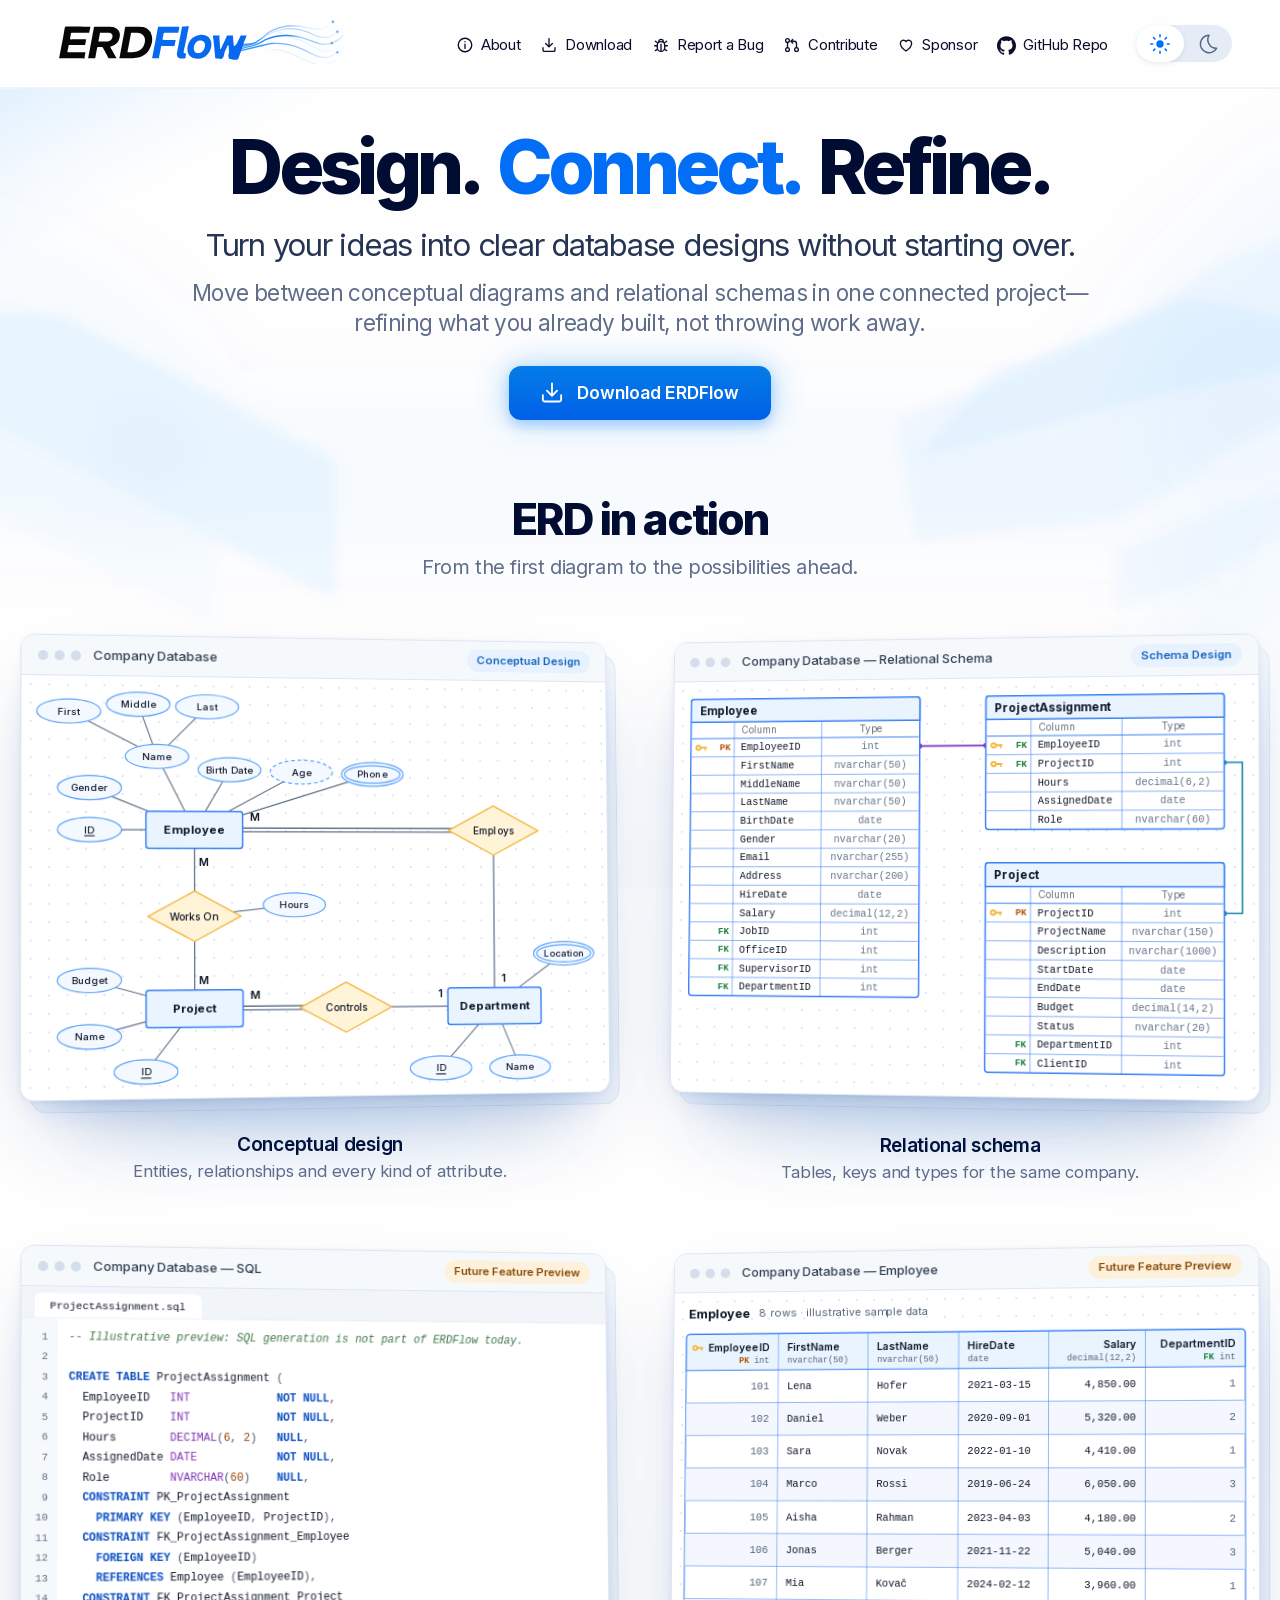
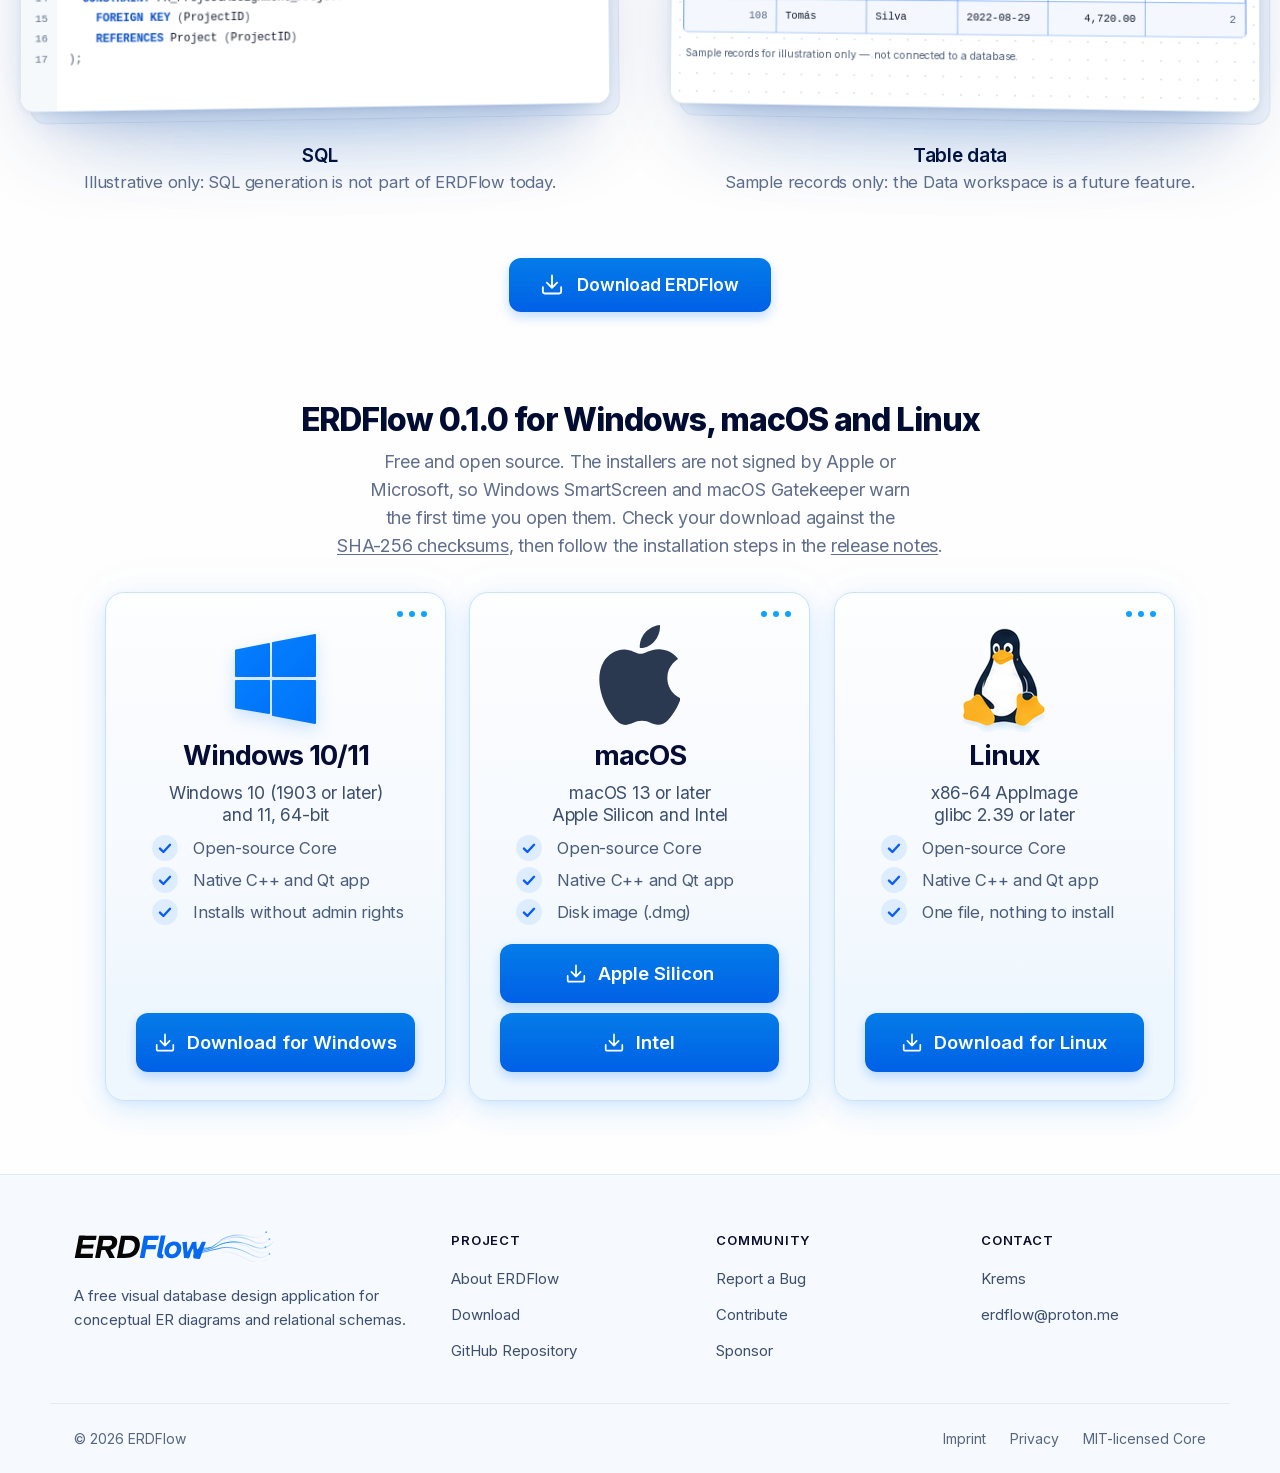
==== commit 315b994e: "Publish erdflow-website 3c70720d9a67" ====
--- a/index.html
+++ b/index.html
@@ -1 +1 @@
-<!DOCTYPE html><html lang="en" data-theme="light" class="LINzvG_variable h-full antialiased"><head><meta charSet="utf-8"/><meta name="viewport" content="width=device-width, initial-scale=1"/><link rel="preload" href="/_next/static/media/83afe278b6a6bb3c-s.p.2bn3s6zvc0dyp.woff2" as="font" crossorigin="" type="font/woff2"/><link rel="preload" as="image" href="/brand/erdflow-logo-light.svg"/><link rel="preload" as="image" href="/brand/erdflow-logo-dark.svg"/><link rel="stylesheet" href="/_next/static/chunks/1idq2z7wsvpf5.css" data-precedence="next"/><link rel="preload" as="script" fetchPriority="low" href="/_next/static/chunks/1ckvzn7sfprko.js"/><script src="/_next/static/chunks/2r4s4h5xul1n-.js" async=""></script><script src="/_next/static/chunks/0s7mvllxht1mo.js" async=""></script><script src="/_next/static/chunks/10g5ub5068kzx.js" async=""></script><script src="/_next/static/chunks/turbopack-3-ry682tkyiqk.js" async=""></script><script src="/_next/static/chunks/0umf92h1sb77c.js" async=""></script><script src="/_next/static/chunks/27kii70h_k_fs.js" async=""></script><title>ERDFlow — Visual Database Design</title><meta name="description" content="ERDFlow is a visual database design project for building conceptual diagrams and relational schemas. Explore the project and follow its development toward the first desktop release."/><meta name="application-name" content="ERDFlow"/><link rel="canonical" href="https://erdflow.app"/><meta property="og:title" content="ERDFlow — Visual Database Design"/><meta property="og:description" content="ERDFlow is a visual database design project for building conceptual diagrams and relational schemas. Explore the project and follow its development toward the first desktop release."/><meta property="og:url" content="https://erdflow.app"/><meta property="og:site_name" content="ERDFlow"/><meta property="og:locale" content="en_US"/><meta property="og:image" content="https://erdflow.app/opengraph-image.png?opengraph-image.140eve2hhe74n.png"/><meta property="og:image:type" content="image/png"/><meta property="og:image:width" content="1200"/><meta property="og:image:height" content="630"/><meta property="og:image:alt" content="ERDFlow — Visual Database Design"/><meta property="og:type" content="website"/><meta name="twitter:card" content="summary_large_image"/><meta name="twitter:title" content="ERDFlow — Visual Database Design"/><meta name="twitter:description" content="ERDFlow is a visual database design project for building conceptual diagrams and relational schemas. Explore the project and follow its development toward the first desktop release."/><meta name="twitter:image" content="https://erdflow.app/twitter-image.png?twitter-image.140eve2hhe74n.png"/><meta name="twitter:image:alt" content="ERDFlow — Visual Database Design"/><meta name="twitter:image:type" content="image/png"/><meta name="twitter:image:width" content="1200"/><meta name="twitter:image:height" content="630"/><link rel="icon" href="/favicon.ico?favicon.243hpi4hwtowo.ico" sizes="48x48" type="image/x-icon"/><link rel="icon" href="/icon.svg?icon.0zv8mpn6z60lw.svg" sizes="any" type="image/svg+xml"/><meta name="next-size-adjust" content=""/><script>(function(){var t=null;try{t=localStorage.getItem("erdflow-theme")}catch(e){}if(t!=="light"&&t!=="dark")t=window.matchMedia&&matchMedia("(prefers-color-scheme: dark)").matches?"dark":"light";document.documentElement.setAttribute("data-theme",t)})()</script><script src="/_next/static/chunks/0cz1d0mv5g_q7.js" noModule=""></script></head><body class="min-h-full flex flex-col"><div hidden=""><!--$--><!--/$--></div><header class="flex min-h-[89px] items-center border-b-2 border-(--header-rule) bg-(--header-bg) pr-12 pl-[59px] max-[1239px]:flex-wrap max-[1239px]:gap-y-4 max-[1239px]:py-4 max-[1100px]:px-6 max-[760px]:gap-y-5 max-[760px]:py-5"><a class="-mt-[3px] flex min-w-0 flex-[0_0_286px] min-[1100px]:-ml-px max-[1100px]:basis-[210px] max-[760px]:flex-1" aria-label="ERDFlow home" href="/"><img alt="" width="286" height="44" decoding="async" data-nimg="1" class="h-auto w-full max-w-[286px] dark:hidden" style="color:transparent" src="/brand/erdflow-logo-light.svg"/><img alt="" width="286" height="44" decoding="async" data-nimg="1" class="hidden h-auto w-full max-w-[286px] dark:block" style="color:transparent" src="/brand/erdflow-logo-dark.svg"/></a><nav class="ml-auto flex items-center gap-[30px] pt-[3px] text-base leading-6 tracking-[-0.3px] text-(--nav-text) max-[1359px]:gap-5 max-[1359px]:text-[15px] max-[1239px]:order-3 max-[1239px]:ml-0 max-[1239px]:w-full max-[1239px]:flex-wrap max-[1239px]:justify-center max-[1239px]:gap-x-7 max-[1239px]:gap-y-3 max-[1239px]:pt-0 max-[1239px]:text-base max-[800px]:grid max-[800px]:grid-cols-[repeat(3,auto)] max-[800px]:gap-x-8 max-[640px]:gap-x-5 max-[640px]:text-[14.5px] max-[380px]:grid-cols-[repeat(2,auto)] max-[380px]:gap-x-10" aria-label="Main navigation"><a class="inline-flex items-center gap-[7px] whitespace-nowrap hover:text-(--headline-accent) max-[800px]:justify-self-start" href="/about"><svg width="18" height="18" viewBox="0 0 24 24" fill="none" stroke="currentColor" stroke-width="1.8" stroke-linecap="round" stroke-linejoin="round" aria-hidden="true" focusable="false" class="shrink-0"><circle cx="12" cy="12" r="9"></circle><path d="M12 11v5.5M12 7.6v.1"></path></svg>About</a><a class="inline-flex items-center gap-[7px] whitespace-nowrap hover:text-(--headline-accent) max-[800px]:justify-self-start" href="/#downloads"><svg width="18" height="18" viewBox="0 0 24 24" fill="none" stroke="currentColor" stroke-width="1.8" stroke-linecap="round" stroke-linejoin="round" aria-hidden="true" focusable="false" class="shrink-0"><path d="M12 3.5v11m-4.5-4.5 4.5 4.5 4.5-4.5M4 15.5v3a2 2 0 0 0 2 2h12a2 2 0 0 0 2-2v-3"></path></svg>Download</a><a href="https://github.com/Zain-Orwa/erdflow/issues/new" class="inline-flex items-center gap-[7px] whitespace-nowrap hover:text-(--headline-accent) max-[800px]:justify-self-start"><svg width="18" height="18" viewBox="0 0 24 24" fill="none" stroke="currentColor" stroke-width="1.8" stroke-linecap="round" stroke-linejoin="round" aria-hidden="true" focusable="false" class="shrink-0"><path d="M9 7.5a3 3 0 0 1 6 0"></path><rect x="7" y="7.5" width="10" height="13" rx="5"></rect><path d="M12 11v9.5M3.5 13H7m10 0h3.5M4.5 19.5 7.4 17.6M19.5 19.5l-2.9-1.9M4.5 7l2.8 2M19.5 7l-2.8 2"></path></svg>Report a Bug</a><a href="https://github.com/Zain-Orwa/erdflow/blob/main/docs/DEVELOPMENT.md" class="inline-flex items-center gap-[7px] whitespace-nowrap hover:text-(--headline-accent) max-[800px]:justify-self-start"><svg width="18" height="18" viewBox="0 0 24 24" fill="none" stroke="currentColor" stroke-width="1.8" stroke-linecap="round" stroke-linejoin="round" aria-hidden="true" focusable="false" class="shrink-0"><circle cx="6" cy="6" r="2.5"></circle><circle cx="6" cy="18" r="2.5"></circle><circle cx="18" cy="18" r="2.5"></circle><path d="M6 8.5v7M18 15.5V10a3 3 0 0 0-3-3h-4.5m2.5-2.5L10.5 7 13 9.5"></path></svg>Contribute</a><a class="inline-flex items-center gap-[7px] whitespace-nowrap hover:text-(--headline-accent) max-[800px]:justify-self-start" href="/about#sponsor"><svg width="18" height="18" viewBox="0 0 24 24" fill="none" stroke="currentColor" stroke-width="1.8" stroke-linecap="round" stroke-linejoin="round" aria-hidden="true" focusable="false" class="shrink-0"><path d="M12 20s-7.5-4.6-7.5-10.2A4.1 4.1 0 0 1 12 7.5a4.1 4.1 0 0 1 7.5 2.3C19.5 15.4 12 20 12 20Z"></path></svg>Sponsor</a><a href="https://github.com/Zain-Orwa/erdflow" class="inline-flex items-center gap-[7px] whitespace-nowrap hover:text-(--headline-accent) max-[800px]:justify-self-start"><svg width="19" height="19" viewBox="0 0 24 24" fill="currentColor" aria-hidden="true" focusable="false" class="shrink-0"><path d="M12 .297c-6.63 0-12 5.373-12 12 0 5.303 3.438 9.8 8.205 11.385.6.113.82-.258.82-.577 0-.285-.01-1.04-.015-2.04-3.338.724-4.042-1.61-4.042-1.61C4.422 18.07 3.633 17.7 3.633 17.7c-1.087-.744.084-.729.084-.729 1.205.084 1.838 1.236 1.838 1.236 1.07 1.835 2.809 1.305 3.495.998.108-.776.417-1.305.76-1.605-2.665-.3-5.466-1.332-5.466-5.93 0-1.31.465-2.38 1.235-3.22-.135-.303-.54-1.523.105-3.176 0 0 1.005-.322 3.3 1.23.96-.267 1.98-.399 3-.405 1.02.006 2.04.138 3 .405 2.28-1.552 3.285-1.23 3.285-1.23.645 1.653.24 2.873.12 3.176.765.84 1.23 1.91 1.23 3.22 0 4.61-2.805 5.625-5.475 5.92.42.36.81 1.096.81 2.22 0 1.606-.015 2.896-.015 3.286 0 .315.21.69.825.57C20.565 22.092 24 17.592 24 12.297c0-6.627-5.373-12-12-12"></path></svg>GitHub Repo</a></nav><div class="ml-10 flex h-[37px] flex-[0_0_96px] rounded-[19px] bg-(--toggle-track) max-[1359px]:ml-7 max-[1239px]:ml-auto" role="group" aria-label="Color theme"><button type="button" class="grid h-[37px] w-12 cursor-pointer place-items-center rounded-[19px] border border-transparent p-0 border-(--toggle-selected-border) bg-(--toggle-selected-bg) text-(--toggle-selected-icon) shadow-(--toggle-selected-shadow) dark:border-transparent dark:bg-transparent dark:text-(--toggle-icon) dark:shadow-none" aria-label="Light mode"><svg width="22" height="22" viewBox="0 0 24 24" aria-hidden="true" focusable="false"><circle cx="12" cy="12" r="4" fill="currentColor"></circle><path d="M12 2v2m0 16v2M2 12h2m16 0h2M5 5l1.5 1.5m11 11L19 19M5 19l1.5-1.5m11-11L19 5" stroke="currentColor" stroke-width="1.7" stroke-linecap="round"></path></svg></button><button type="button" class="grid h-[37px] w-12 cursor-pointer place-items-center rounded-[19px] border border-transparent p-0 text-(--toggle-icon) dark:border-(--toggle-selected-border) dark:bg-(--toggle-selected-bg) dark:text-(--toggle-selected-icon) dark:shadow-(--toggle-selected-shadow)" aria-label="Dark mode"><svg width="22" height="22" viewBox="0 0 24 24" fill="none" aria-hidden="true" focusable="false"><path d="M13.1 2.5a9.5 9.5 0 1 0 8.4 14.1A9.4 9.4 0 0 1 13.1 2.5Z" stroke="currentColor" stroke-width="1.6" stroke-linejoin="round"></path></svg></button></div></header><main class="relative isolate flex-1 bg-background [--hero-gap:clamp(12px,11.36svh_-_69.2px,43px)] [--hero-top:clamp(8px,10.45svh_-_66.3px,37px)]"><div class="pointer-events-none absolute inset-x-0 top-0 -z-10 h-[899px] overflow-hidden opacity-(--wave-strength)" aria-hidden="true"><svg class="absolute top-0 left-1/2 -translate-x-1/2" width="2248" height="899" viewBox="-400 89 2248 899" focusable="false"><defs><filter id="wave-edge" filterUnits="userSpaceOnUse" x="-400" y="0" width="2248" height="1100"><feGaussianBlur stdDeviation="6"></feGaussianBlur></filter><filter id="wave-wash" filterUnits="userSpaceOnUse" x="-400" y="0" width="2248" height="1100"><feGaussianBlur stdDeviation="45"></feGaussianBlur></filter><linearGradient id="corner-wash" gradientUnits="userSpaceOnUse" x1="0" y1="89" x2="95" y2="265"><stop offset="0" style="stop-color:var(--wave)" stop-opacity="0.12"></stop><stop offset="0.15" style="stop-color:var(--wave)" stop-opacity="0.118"></stop><stop offset="0.45" style="stop-color:var(--wave)" stop-opacity="0.071"></stop><stop offset="0.65" style="stop-color:var(--wave)" stop-opacity="0.035"></stop><stop offset="0.875" style="stop-color:var(--wave)" stop-opacity="0.012"></stop><stop offset="1" style="stop-color:var(--wave)" stop-opacity="0"></stop></linearGradient><radialGradient id="bottom-tint" gradientUnits="userSpaceOnUse" cx="724" cy="1000" r="650" gradientTransform="translate(0 680) scale(1 0.32)"><stop offset="0" style="stop-color:var(--wave)" stop-opacity="0.016"></stop><stop offset="1" style="stop-color:var(--wave)" stop-opacity="0"></stop></radialGradient></defs><rect x="-400" y="89" width="1000" height="400" fill="url(#corner-wash)"></rect><g style="transform:translateY(calc(var(--hero-top) + var(--hero-gap) - 161px))"><rect x="-400" y="700" width="2248" height="288" fill="url(#bottom-tint)"></rect><g style="fill:var(--wave)" filter="url(#wave-wash)"><path d="M1700 150V640L1300 560 1180 470 1230 380 1360 260Z" fill-opacity="0.038"></path><path d="M1250 600H1700V820H1250Z" fill-opacity="0.015"></path><path d="M1250 480H1400L1350 760H1250Z" fill-opacity="0.03"></path><path d="M-400 300 120 330 260 420 300 520 200 640-400 640Z" fill-opacity="0.03"></path><path class="max-[1059px]:hidden" d="M200 500H1250V650H200Z" fill-opacity="0.03"></path></g><g style="fill:var(--wave)" filter="url(#wave-edge)"><path d="M1700 300 1448 322C1380 333 1300 358 1260 392 1220 420 1160 440 1100 470L980 520 1000 640 1200 620 1280 576C1312 544 1376 512 1448 505L1700 495Z" fill-opacity="0.04"></path><path d="M1270 398C1320 402 1380 418 1410 440 1390 470 1320 482 1260 492L1150 520 1000 560 1080 470C1150 450 1210 420 1270 398Z" fill-opacity="0.05"></path><path d="M1700 575 1448 578C1380 585 1320 600 1270 625L1200 650 1200 710 1270 690C1320 664 1352 648 1400 616L1448 606 1700 596Z" fill-opacity="0.03"></path><path d="M-400 412 30 414C90 414 130 412 150 416 176 432 208 448 240 464L300 495 420 560 420 700 300 640 176 576 144 560 80 528 32 496 0 476-400 470Z" fill-opacity="0.055"></path><path d="M-400 470 0 476 32 496 80 528 144 560 176 576 300 640 300 730 160 656 96 624 48 592 0 572-400 565Z" fill-opacity="0.02"></path></g></g></svg></div><section class="px-6 pt-[var(--hero-top)] pb-[var(--hero-gap)] text-center max-[760px]:px-5" aria-labelledby="hero-title"><h1 id="hero-title" class="text-[clamp(48px,5.87vw,85px)] leading-[100px] font-[800] tracking-[-0.0627em] [word-spacing:0.068em] text-(--headline) max-[1100px]:leading-[1.15] max-[760px]:text-[clamp(40px,8vw,58px)]"><span class="inline-block">Design.</span> <span class="inline-block text-(--headline-accent)">Connect.</span> <span class="inline-block">Refine.</span></h1><p class="mx-auto mt-[8px] text-[31px] leading-10 tracking-[-1.25px] text-(--subtitle) max-[1100px]:mt-5 max-[1100px]:text-[28px] max-[1100px]:leading-9 max-[760px]:text-2xl max-[760px]:leading-8 max-[760px]:tracking-[-0.5px]">Turn your ideas into clear database designs without starting over.</p><p class="mx-auto mt-[13px] max-w-[1000px] text-[22.5px] leading-[30px] tracking-[-0.58px] text-(--description) max-[1100px]:max-w-[850px] max-[1100px]:text-[21px] max-[760px]:text-[18px] max-[760px]:leading-[27px] max-[760px]:tracking-normal">Move between conceptual diagrams and relational schemas in one connected <span class="whitespace-nowrap">project—</span><br class="max-[1100px]:hidden"/>refining what you already built, not throwing work away.</p><div class="mt-7 flex justify-center max-[760px]:mt-6"><a href="#downloads" class="inline-flex h-[54px] items-center justify-center gap-[14px] rounded-[12px] bg-(image:--button-bg) px-8 text-[17.5px] font-semibold text-white shadow-(--cta-glow)"><svg width="22" height="22" viewBox="0 0 26 26" fill="none" aria-hidden="true" focusable="false"><path d="M13 1.8v14.5m-6-6 6 6 6-6M2.2 15.5v5.3a2.2 2.2 0 0 0 2.2 2.2h17.2a2.2 2.2 0 0 0 2.2-2.2v-5.3" stroke="currentColor" stroke-width="2.2" stroke-linecap="round" stroke-linejoin="round"></path></svg>Download ERDFlow</a></div></section><section aria-labelledby="erd-in-action-title" class="px-6 pt-10 pb-[88px] max-[760px]:px-4 max-[760px]:pt-8 max-[760px]:pb-16"><h2 id="erd-in-action-title" class="text-center text-[44px] leading-[52px] font-[800] tracking-[-0.045em] text-(--headline) max-[760px]:text-[34px] max-[760px]:leading-[42px]">ERD in action</h2><p class="mx-auto mt-2 text-center text-[20px] leading-7 tracking-[-0.4px] text-balance text-(--description) max-[760px]:text-[17px] max-[760px]:leading-6">From the first diagram to the possibilities ahead.</p><div class="mx-auto mt-14 grid max-w-[1328px] grid-cols-1 justify-items-center gap-x-12 gap-y-16 min-[1200px]:grid-cols-2 max-[760px]:mt-10"><figure class="m-0 flex w-full max-w-[640px] flex-col"><div class="relative [perspective:1800px]"><div aria-hidden="true" class="absolute inset-x-[12%] -bottom-7 h-12 rounded-[50%] bg-(--showcase-floor) blur-2xl"></div><div class="relative [transform-style:preserve-3d] min-[1200px]:[transform:rotateY(7deg)_rotateX(2deg)]"><div aria-hidden="true" class="absolute inset-0 translate-x-[10px] translate-y-[12px] rounded-[16px] border border-(--showcase-border) bg-(--showcase-sheet)"></div><div class="relative overflow-hidden rounded-[14px] border border-(--showcase-border) bg-(--showcase-canvas) shadow-(--showcase-shadow)"><div class="flex h-10 items-center gap-3 border-b border-(--showcase-border) bg-(--showcase-bar) px-4"><span class="flex gap-[6px]" aria-hidden="true"><span class="size-[10px] rounded-full bg-(--showcase-dot)"></span><span class="size-[10px] rounded-full bg-(--showcase-dot)"></span><span class="size-[10px] rounded-full bg-(--showcase-dot)"></span></span><span class="min-w-0 flex-1 truncate text-[13px] font-medium text-(--showcase-title)">Company Database</span><span class="shrink-0 rounded-full px-[10px] py-[3px] text-[11.5px] font-semibold bg-(--showcase-chip) text-(--showcase-chip-text)">Conceptual Design</span></div><div class="overflow-hidden bg-(--showcase-canvas) bg-[radial-gradient(var(--showcase-grid)_1px,transparent_1.2px)] bg-size-[18px_18px] max-[560px]:[mask-image:linear-gradient(90deg,transparent,#000_9%,#000_91%,transparent)]"><div class="relative left-1/2 w-full min-w-[500px] -translate-x-1/2"><svg viewBox="0 0 640 452" role="img" aria-labelledby="conceptual-example-title conceptual-example-desc" class="block h-auto w-full"><title id="conceptual-example-title">Conceptual ER diagram of a company</title><desc id="conceptual-example-desc">Employee works on Project, many to many, recording the hours worked. Department employs every employee and controls every project, one department to many of each. Employee has a key ID, a composite Name made of First, Middle and Last, Gender, Birth Date, an Age derived from it and any number of Phone numbers. Project has a key ID, a Name and a Budget. Department has a key ID, a Name and any number of Locations.</desc><g fill="none" stroke-width="1.2" class="stroke-(--erd-connector)"><line x1="72" y1="165" x2="184" y2="165"></line><line x1="144" y1="86" x2="184" y2="165"></line><line x1="50" y1="38" x2="144" y2="86"></line><line x1="124" y1="30" x2="144" y2="86"></line><line x1="198" y1="32" x2="144" y2="86"></line><line x1="72" y1="120" x2="184" y2="165"></line><line x1="222" y1="100" x2="184" y2="165"></line><line x1="300" y1="102" x2="184" y2="165"></line><line x1="378" y1="104" x2="184" y2="165"></line><line x1="292" y1="246" x2="184" y2="258"></line><line x1="132" y1="424" x2="184" y2="357"></line><line x1="72" y1="386" x2="184" y2="357"></line><line x1="72" y1="326" x2="184" y2="357"></line><line x1="452" y1="424" x2="512" y2="357"></line><line x1="540" y1="424" x2="512" y2="357"></line><line x1="590" y1="300" x2="512" y2="357"></line></g><g fill="none" stroke-width="1.4" class="stroke-(--erd-connector)"><line x1="184" y1="258" x2="184" y2="165"></line><line x1="184" y1="258" x2="184" y2="357"></line><line x1="348" y1="355" x2="184" y2="355"></line><line x1="348" y1="359" x2="184" y2="359"></line><line x1="348" y1="357" x2="512" y2="357"></line><line x1="512" y1="163" x2="184" y2="163"></line><line x1="512" y1="167" x2="184" y2="167"></line><line x1="512" y1="165" x2="512" y2="357"></line></g><g class="fill-(--erd-text) text-[12px] font-semibold"><text x="194" y="200" text-anchor="middle" dominant-baseline="central" class="">M</text><text x="194" y="326" text-anchor="middle" dominant-baseline="central" class="">M</text><text x="250" y="343" text-anchor="middle" dominant-baseline="central" class="">M</text><text x="452" y="343" text-anchor="middle" dominant-baseline="central" class="">1</text><text x="250" y="151" text-anchor="middle" dominant-baseline="central" class="">M</text><text x="522" y="326" text-anchor="middle" dominant-baseline="central" class="">1</text></g><g stroke-width="1.3" class="fill-(--erd-attribute-fill) stroke-(--erd-attribute-line)"><ellipse cx="72" cy="165" rx="34" ry="13"></ellipse><text x="72" y="165" text-anchor="middle" dominant-baseline="central" class="fill-(--erd-text) stroke-none text-[10.5px] font-medium underline">ID</text></g><g stroke-width="1.3" class="fill-(--erd-attribute-fill) stroke-(--erd-attribute-line)"><ellipse cx="144" cy="86" rx="34" ry="13"></ellipse><text x="144" y="86" text-anchor="middle" dominant-baseline="central" class="fill-(--erd-text) stroke-none text-[10.5px] font-medium ">Name</text></g><g stroke-width="1.3" class="fill-(--erd-attribute-fill) stroke-(--erd-attribute-line)"><ellipse cx="50" cy="38" rx="34" ry="13"></ellipse><text x="50" y="38" text-anchor="middle" dominant-baseline="central" class="fill-(--erd-text) stroke-none text-[10.5px] font-medium ">First</text></g><g stroke-width="1.3" class="fill-(--erd-attribute-fill) stroke-(--erd-attribute-line)"><ellipse cx="124" cy="30" rx="34" ry="13"></ellipse><text x="124" y="30" text-anchor="middle" dominant-baseline="central" class="fill-(--erd-text) stroke-none text-[10.5px] font-medium ">Middle</text></g><g stroke-width="1.3" class="fill-(--erd-attribute-fill) stroke-(--erd-attribute-line)"><ellipse cx="198" cy="32" rx="34" ry="13"></ellipse><text x="198" y="32" text-anchor="middle" dominant-baseline="central" class="fill-(--erd-text) stroke-none text-[10.5px] font-medium ">Last</text></g><g stroke-width="1.3" class="fill-(--erd-attribute-fill) stroke-(--erd-attribute-line)"><ellipse cx="72" cy="120" rx="34" ry="13"></ellipse><text x="72" y="120" text-anchor="middle" dominant-baseline="central" class="fill-(--erd-text) stroke-none text-[10.5px] font-medium ">Gender</text></g><g stroke-width="1.3" class="fill-(--erd-attribute-fill) stroke-(--erd-attribute-line)"><ellipse cx="222" cy="100" rx="34" ry="13"></ellipse><text x="222" y="100" text-anchor="middle" dominant-baseline="central" class="fill-(--erd-text) stroke-none text-[10.5px] font-medium ">Birth Date</text></g><g stroke-width="1.3" class="fill-(--erd-attribute-fill) stroke-(--erd-attribute-line)"><ellipse cx="300" cy="102" rx="34" ry="13" stroke-dasharray="4 3"></ellipse><text x="300" y="102" text-anchor="middle" dominant-baseline="central" class="fill-(--erd-text) stroke-none text-[10.5px] font-medium ">Age</text></g><g stroke-width="1.3" class="fill-(--erd-attribute-fill) stroke-(--erd-attribute-line)"><ellipse cx="378" cy="104" rx="34" ry="13"></ellipse><ellipse cx="378" cy="104" rx="30.5" ry="9.5" fill="none"></ellipse><text x="378" y="104" text-anchor="middle" dominant-baseline="central" class="fill-(--erd-text) stroke-none text-[10.5px] font-medium ">Phone</text></g><g stroke-width="1.3" class="fill-(--erd-attribute-fill) stroke-(--erd-attribute-line)"><ellipse cx="292" cy="246" rx="34" ry="13"></ellipse><text x="292" y="246" text-anchor="middle" dominant-baseline="central" class="fill-(--erd-text) stroke-none text-[10.5px] font-medium ">Hours</text></g><g stroke-width="1.3" class="fill-(--erd-attribute-fill) stroke-(--erd-attribute-line)"><ellipse cx="132" cy="424" rx="34" ry="13"></ellipse><text x="132" y="424" text-anchor="middle" dominant-baseline="central" class="fill-(--erd-text) stroke-none text-[10.5px] font-medium underline">ID</text></g><g stroke-width="1.3" class="fill-(--erd-attribute-fill) stroke-(--erd-attribute-line)"><ellipse cx="72" cy="386" rx="34" ry="13"></ellipse><text x="72" y="386" text-anchor="middle" dominant-baseline="central" class="fill-(--erd-text) stroke-none text-[10.5px] font-medium ">Name</text></g><g stroke-width="1.3" class="fill-(--erd-attribute-fill) stroke-(--erd-attribute-line)"><ellipse cx="72" cy="326" rx="34" ry="13"></ellipse><text x="72" y="326" text-anchor="middle" dominant-baseline="central" class="fill-(--erd-text) stroke-none text-[10.5px] font-medium ">Budget</text></g><g stroke-width="1.3" class="fill-(--erd-attribute-fill) stroke-(--erd-attribute-line)"><ellipse cx="452" cy="424" rx="34" ry="13"></ellipse><text x="452" y="424" text-anchor="middle" dominant-baseline="central" class="fill-(--erd-text) stroke-none text-[10.5px] font-medium underline">ID</text></g><g stroke-width="1.3" class="fill-(--erd-attribute-fill) stroke-(--erd-attribute-line)"><ellipse cx="540" cy="424" rx="34" ry="13"></ellipse><text x="540" y="424" text-anchor="middle" dominant-baseline="central" class="fill-(--erd-text) stroke-none text-[10.5px] font-medium ">Name</text></g><g stroke-width="1.3" class="fill-(--erd-attribute-fill) stroke-(--erd-attribute-line)"><ellipse cx="590" cy="300" rx="34" ry="13"></ellipse><ellipse cx="590" cy="300" rx="30.5" ry="9.5" fill="none"></ellipse><text x="590" y="300" text-anchor="middle" dominant-baseline="central" class="fill-(--erd-text) stroke-none text-[10.5px] font-medium ">Location</text></g><g stroke-width="1.5" class="fill-(--erd-relationship-fill) stroke-(--erd-relationship-line)"><path d="M184 231L234 258L184 285L134 258Z" stroke-linejoin="round"></path><text x="184" y="258" text-anchor="middle" dominant-baseline="central" class="fill-(--erd-text) stroke-none text-[11px] font-medium">Works On</text></g><g stroke-width="1.5" class="fill-(--erd-relationship-fill) stroke-(--erd-relationship-line)"><path d="M348 330L398 357L348 384L298 357Z" stroke-linejoin="round"></path><text x="348" y="357" text-anchor="middle" dominant-baseline="central" class="fill-(--erd-text) stroke-none text-[11px] font-medium">Controls</text></g><g stroke-width="1.5" class="fill-(--erd-relationship-fill) stroke-(--erd-relationship-line)"><path d="M512 138L562 165L512 192L462 165Z" stroke-linejoin="round"></path><text x="512" y="165" text-anchor="middle" dominant-baseline="central" class="fill-(--erd-text) stroke-none text-[11px] font-medium">Employs</text></g><g stroke-width="1.6" class="fill-(--erd-entity-fill) stroke-(--erd-entity-line)"><rect x="132" y="145" width="104" height="40" rx="3"></rect><text x="184" y="165" text-anchor="middle" dominant-baseline="central" class="fill-(--erd-text) stroke-none text-[12.5px] font-bold">Employee</text></g><g stroke-width="1.6" class="fill-(--erd-entity-fill) stroke-(--erd-entity-line)"><rect x="132" y="337" width="104" height="40" rx="3"></rect><text x="184" y="357" text-anchor="middle" dominant-baseline="central" class="fill-(--erd-text) stroke-none text-[12.5px] font-bold">Project</text></g><g stroke-width="1.6" class="fill-(--erd-entity-fill) stroke-(--erd-entity-line)"><rect x="460" y="337" width="104" height="40" rx="3"></rect><text x="512" y="357" text-anchor="middle" dominant-baseline="central" class="fill-(--erd-text) stroke-none text-[12.5px] font-bold">Department</text></g></svg></div></div></div></div></div><figcaption class="mt-9 text-center"><span class="block text-[19px] leading-7 font-semibold tracking-[-0.3px] text-(--headline)">Conceptual design</span><span class="block text-[16.5px] leading-6 tracking-[-0.2px] text-(--description)">Entities, relationships and every kind of attribute.</span></figcaption></figure><figure class="m-0 flex w-full max-w-[640px] flex-col"><div class="relative [perspective:1800px]"><div aria-hidden="true" class="absolute inset-x-[12%] -bottom-7 h-12 rounded-[50%] bg-(--showcase-floor) blur-2xl"></div><div class="relative [transform-style:preserve-3d] min-[1200px]:[transform:rotateY(-7deg)_rotateX(2deg)]"><div aria-hidden="true" class="absolute inset-0 translate-x-[10px] translate-y-[12px] rounded-[16px] border border-(--showcase-border) bg-(--showcase-sheet)"></div><div class="relative overflow-hidden rounded-[14px] border border-(--showcase-border) bg-(--showcase-canvas) shadow-(--showcase-shadow)"><div class="flex h-10 items-center gap-3 border-b border-(--showcase-border) bg-(--showcase-bar) px-4"><span class="flex gap-[6px]" aria-hidden="true"><span class="size-[10px] rounded-full bg-(--showcase-dot)"></span><span class="size-[10px] rounded-full bg-(--showcase-dot)"></span><span class="size-[10px] rounded-full bg-(--showcase-dot)"></span></span><span class="min-w-0 flex-1 truncate text-[13px] font-medium text-(--showcase-title)">Company Database — Relational Schema</span><span class="shrink-0 rounded-full px-[10px] py-[3px] text-[11.5px] font-semibold bg-(--showcase-chip) text-(--showcase-chip-text)">Schema Design</span></div><div class="overflow-hidden bg-(--showcase-canvas) bg-[radial-gradient(var(--showcase-grid)_1px,transparent_1.2px)] bg-size-[18px_18px] max-[560px]:[mask-image:linear-gradient(90deg,#000_82%,transparent)]"><div class="w-full min-w-[500px]"><svg viewBox="0 0 600 424" role="img" aria-labelledby="schema-example-title schema-example-desc" class="block h-auto w-full"><title id="schema-example-title">Relational schema of a company</title><desc id="schema-example-desc">Three tables. Employee has the primary key EmployeeID, name, contact and employment columns, and foreign keys to its job, office, supervisor and department. ProjectAssignment joins employees to projects: its primary key is EmployeeID and ProjectID together, each a foreign key, with Hours, AssignedDate and Role. Project has the primary key ProjectID, its name, dates, budget and status, and foreign keys to its department and client.</desc><g class="fill-(--erd-link-a) stroke-(--erd-link-a)"><polyline points="326,68.5 292,68.5 292,68.5 258,68.5" fill="none" stroke-width="1.6" stroke-linejoin="round"></polyline><circle cx="326" cy="68.5" r="2.6" class="stroke-none"></circle><circle cx="258" cy="68.5" r="2.6" class="stroke-none"></circle></g><g class="fill-(--erd-link-b) stroke-(--erd-link-b)"><polyline points="566,87.5 584,87.5 584,238.5 566,238.5" fill="none" stroke-width="1.6" stroke-linejoin="round"></polyline><circle cx="566" cy="87.5" r="2.6" class="stroke-none"></circle><circle cx="566" cy="238.5" r="2.6" class="stroke-none"></circle></g><g><rect x="18" y="18" width="240" height="307" rx="3" stroke-width="1.5" class="fill-(--erd-table-base) stroke-(--erd-entity-line)"></rect><path d="M18 42V21a3 3 0 0 1 3 -3H255a3 3 0 0 1 3 3V42Z" stroke-width="1.5" class="fill-(--erd-entity-fill) stroke-(--erd-entity-line)"></path><text x="27" y="30" dominant-baseline="central" class="fill-(--erd-text) font-sans text-[12px] font-bold">Employee</text><g stroke-width="0.6" class="stroke-(--erd-entity-line)"><line x1="19" y1="59" x2="257" y2="59" stroke-width="1"></line><line x1="64" y1="42" x2="64" y2="325"></line><line x1="156" y1="42" x2="156" y2="325"></line><line x1="19" y1="78" x2="257" y2="78"></line><line x1="19" y1="97" x2="257" y2="97"></line><line x1="19" y1="116" x2="257" y2="116"></line><line x1="19" y1="135" x2="257" y2="135"></line><line x1="19" y1="154" x2="257" y2="154"></line><line x1="19" y1="173" x2="257" y2="173"></line><line x1="19" y1="192" x2="257" y2="192"></line><line x1="19" y1="211" x2="257" y2="211"></line><line x1="19" y1="230" x2="257" y2="230"></line><line x1="19" y1="249" x2="257" y2="249"></line><line x1="19" y1="268" x2="257" y2="268"></line><line x1="19" y1="287" x2="257" y2="287"></line><line x1="19" y1="306" x2="257" y2="306"></line></g><g class="fill-(--erd-heading) font-sans text-[10px]"><text x="71" y="50.5" dominant-baseline="central">Column</text><text x="207" y="50.5" dominant-baseline="central" text-anchor="middle">Type</text></g><g class="font-mono text-[10.5px]"><g><g transform="translate(26 68.5)" class="fill-(--erd-key) stroke-none"><circle cx="0" cy="0" r="3.2"></circle><path d="M2 -1h7v2H8v2H6.5V1H2Z"></path><circle cx="0" cy="0" r="1.2" class="fill-(--erd-table-base)"></circle></g><text x="60" y="68.5" dominant-baseline="central" text-anchor="end" class="text-[9.5px] font-semibold fill-(--erd-pk)">PK</text><text x="71" y="68.5" dominant-baseline="central" class="fill-(--erd-text)">EmployeeID</text><text x="207" y="68.5" dominant-baseline="central" text-anchor="middle" class="fill-(--erd-muted)">int</text></g><g><text x="71" y="87.5" dominant-baseline="central" class="fill-(--erd-text)">FirstName</text><text x="207" y="87.5" dominant-baseline="central" text-anchor="middle" class="fill-(--erd-muted)">nvarchar(50)</text></g><g><text x="71" y="106.5" dominant-baseline="central" class="fill-(--erd-text)">MiddleName</text><text x="207" y="106.5" dominant-baseline="central" text-anchor="middle" class="fill-(--erd-muted)">nvarchar(50)</text></g><g><text x="71" y="125.5" dominant-baseline="central" class="fill-(--erd-text)">LastName</text><text x="207" y="125.5" dominant-baseline="central" text-anchor="middle" class="fill-(--erd-muted)">nvarchar(50)</text></g><g><text x="71" y="144.5" dominant-baseline="central" class="fill-(--erd-text)">BirthDate</text><text x="207" y="144.5" dominant-baseline="central" text-anchor="middle" class="fill-(--erd-muted)">date</text></g><g><text x="71" y="163.5" dominant-baseline="central" class="fill-(--erd-text)">Gender</text><text x="207" y="163.5" dominant-baseline="central" text-anchor="middle" class="fill-(--erd-muted)">nvarchar(20)</text></g><g><text x="71" y="182.5" dominant-baseline="central" class="fill-(--erd-text)">Email</text><text x="207" y="182.5" dominant-baseline="central" text-anchor="middle" class="fill-(--erd-muted)">nvarchar(255)</text></g><g><text x="71" y="201.5" dominant-baseline="central" class="fill-(--erd-text)">Address</text><text x="207" y="201.5" dominant-baseline="central" text-anchor="middle" class="fill-(--erd-muted)">nvarchar(200)</text></g><g><text x="71" y="220.5" dominant-baseline="central" class="fill-(--erd-text)">HireDate</text><text x="207" y="220.5" dominant-baseline="central" text-anchor="middle" class="fill-(--erd-muted)">date</text></g><g><text x="71" y="239.5" dominant-baseline="central" class="fill-(--erd-text)">Salary</text><text x="207" y="239.5" dominant-baseline="central" text-anchor="middle" class="fill-(--erd-muted)">decimal(12,2)</text></g><g><text x="60" y="258.5" dominant-baseline="central" text-anchor="end" class="text-[9.5px] font-semibold fill-(--erd-fk)">FK</text><text x="71" y="258.5" dominant-baseline="central" class="fill-(--erd-text)">JobID</text><text x="207" y="258.5" dominant-baseline="central" text-anchor="middle" class="fill-(--erd-muted)">int</text></g><g><text x="60" y="277.5" dominant-baseline="central" text-anchor="end" class="text-[9.5px] font-semibold fill-(--erd-fk)">FK</text><text x="71" y="277.5" dominant-baseline="central" class="fill-(--erd-text)">OfficeID</text><text x="207" y="277.5" dominant-baseline="central" text-anchor="middle" class="fill-(--erd-muted)">int</text></g><g><text x="60" y="296.5" dominant-baseline="central" text-anchor="end" class="text-[9.5px] font-semibold fill-(--erd-fk)">FK</text><text x="71" y="296.5" dominant-baseline="central" class="fill-(--erd-text)">SupervisorID</text><text x="207" y="296.5" dominant-baseline="central" text-anchor="middle" class="fill-(--erd-muted)">int</text></g><g><text x="60" y="315.5" dominant-baseline="central" text-anchor="end" class="text-[9.5px] font-semibold fill-(--erd-fk)">FK</text><text x="71" y="315.5" dominant-baseline="central" class="fill-(--erd-text)">DepartmentID</text><text x="207" y="315.5" dominant-baseline="central" text-anchor="middle" class="fill-(--erd-muted)">int</text></g></g></g><g><rect x="326" y="18" width="240" height="136" rx="3" stroke-width="1.5" class="fill-(--erd-table-base) stroke-(--erd-entity-line)"></rect><path d="M326 42V21a3 3 0 0 1 3 -3H563a3 3 0 0 1 3 3V42Z" stroke-width="1.5" class="fill-(--erd-entity-fill) stroke-(--erd-entity-line)"></path><text x="335" y="30" dominant-baseline="central" class="fill-(--erd-text) font-sans text-[12px] font-bold">ProjectAssignment</text><g stroke-width="0.6" class="stroke-(--erd-entity-line)"><line x1="327" y1="59" x2="565" y2="59" stroke-width="1"></line><line x1="372" y1="42" x2="372" y2="154"></line><line x1="464" y1="42" x2="464" y2="154"></line><line x1="327" y1="78" x2="565" y2="78"></line><line x1="327" y1="97" x2="565" y2="97"></line><line x1="327" y1="116" x2="565" y2="116"></line><line x1="327" y1="135" x2="565" y2="135"></line></g><g class="fill-(--erd-heading) font-sans text-[10px]"><text x="379" y="50.5" dominant-baseline="central">Column</text><text x="515" y="50.5" dominant-baseline="central" text-anchor="middle">Type</text></g><g class="font-mono text-[10.5px]"><g><g transform="translate(334 68.5)" class="fill-(--erd-key) stroke-none"><circle cx="0" cy="0" r="3.2"></circle><path d="M2 -1h7v2H8v2H6.5V1H2Z"></path><circle cx="0" cy="0" r="1.2" class="fill-(--erd-table-base)"></circle></g><text x="368" y="68.5" dominant-baseline="central" text-anchor="end" class="text-[9.5px] font-semibold fill-(--erd-fk)">FK</text><text x="379" y="68.5" dominant-baseline="central" class="fill-(--erd-text)">EmployeeID</text><text x="515" y="68.5" dominant-baseline="central" text-anchor="middle" class="fill-(--erd-muted)">int</text></g><g><g transform="translate(334 87.5)" class="fill-(--erd-key) stroke-none"><circle cx="0" cy="0" r="3.2"></circle><path d="M2 -1h7v2H8v2H6.5V1H2Z"></path><circle cx="0" cy="0" r="1.2" class="fill-(--erd-table-base)"></circle></g><text x="368" y="87.5" dominant-baseline="central" text-anchor="end" class="text-[9.5px] font-semibold fill-(--erd-fk)">FK</text><text x="379" y="87.5" dominant-baseline="central" class="fill-(--erd-text)">ProjectID</text><text x="515" y="87.5" dominant-baseline="central" text-anchor="middle" class="fill-(--erd-muted)">int</text></g><g><text x="379" y="106.5" dominant-baseline="central" class="fill-(--erd-text)">Hours</text><text x="515" y="106.5" dominant-baseline="central" text-anchor="middle" class="fill-(--erd-muted)">decimal(6,2)</text></g><g><text x="379" y="125.5" dominant-baseline="central" class="fill-(--erd-text)">AssignedDate</text><text x="515" y="125.5" dominant-baseline="central" text-anchor="middle" class="fill-(--erd-muted)">date</text></g><g><text x="379" y="144.5" dominant-baseline="central" class="fill-(--erd-text)">Role</text><text x="515" y="144.5" dominant-baseline="central" text-anchor="middle" class="fill-(--erd-muted)">nvarchar(60)</text></g></g></g><g><rect x="326" y="188" width="240" height="212" rx="3" stroke-width="1.5" class="fill-(--erd-table-base) stroke-(--erd-entity-line)"></rect><path d="M326 212V191a3 3 0 0 1 3 -3H563a3 3 0 0 1 3 3V212Z" stroke-width="1.5" class="fill-(--erd-entity-fill) stroke-(--erd-entity-line)"></path><text x="335" y="200" dominant-baseline="central" class="fill-(--erd-text) font-sans text-[12px] font-bold">Project</text><g stroke-width="0.6" class="stroke-(--erd-entity-line)"><line x1="327" y1="229" x2="565" y2="229" stroke-width="1"></line><line x1="372" y1="212" x2="372" y2="400"></line><line x1="464" y1="212" x2="464" y2="400"></line><line x1="327" y1="248" x2="565" y2="248"></line><line x1="327" y1="267" x2="565" y2="267"></line><line x1="327" y1="286" x2="565" y2="286"></line><line x1="327" y1="305" x2="565" y2="305"></line><line x1="327" y1="324" x2="565" y2="324"></line><line x1="327" y1="343" x2="565" y2="343"></line><line x1="327" y1="362" x2="565" y2="362"></line><line x1="327" y1="381" x2="565" y2="381"></line></g><g class="fill-(--erd-heading) font-sans text-[10px]"><text x="379" y="220.5" dominant-baseline="central">Column</text><text x="515" y="220.5" dominant-baseline="central" text-anchor="middle">Type</text></g><g class="font-mono text-[10.5px]"><g><g transform="translate(334 238.5)" class="fill-(--erd-key) stroke-none"><circle cx="0" cy="0" r="3.2"></circle><path d="M2 -1h7v2H8v2H6.5V1H2Z"></path><circle cx="0" cy="0" r="1.2" class="fill-(--erd-table-base)"></circle></g><text x="368" y="238.5" dominant-baseline="central" text-anchor="end" class="text-[9.5px] font-semibold fill-(--erd-pk)">PK</text><text x="379" y="238.5" dominant-baseline="central" class="fill-(--erd-text)">ProjectID</text><text x="515" y="238.5" dominant-baseline="central" text-anchor="middle" class="fill-(--erd-muted)">int</text></g><g><text x="379" y="257.5" dominant-baseline="central" class="fill-(--erd-text)">ProjectName</text><text x="515" y="257.5" dominant-baseline="central" text-anchor="middle" class="fill-(--erd-muted)">nvarchar(150)</text></g><g><text x="379" y="276.5" dominant-baseline="central" class="fill-(--erd-text)">Description</text><text x="515" y="276.5" dominant-baseline="central" text-anchor="middle" class="fill-(--erd-muted)">nvarchar(1000)</text></g><g><text x="379" y="295.5" dominant-baseline="central" class="fill-(--erd-text)">StartDate</text><text x="515" y="295.5" dominant-baseline="central" text-anchor="middle" class="fill-(--erd-muted)">date</text></g><g><text x="379" y="314.5" dominant-baseline="central" class="fill-(--erd-text)">EndDate</text><text x="515" y="314.5" dominant-baseline="central" text-anchor="middle" class="fill-(--erd-muted)">date</text></g><g><text x="379" y="333.5" dominant-baseline="central" class="fill-(--erd-text)">Budget</text><text x="515" y="333.5" dominant-baseline="central" text-anchor="middle" class="fill-(--erd-muted)">decimal(14,2)</text></g><g><text x="379" y="352.5" dominant-baseline="central" class="fill-(--erd-text)">Status</text><text x="515" y="352.5" dominant-baseline="central" text-anchor="middle" class="fill-(--erd-muted)">nvarchar(20)</text></g><g><text x="368" y="371.5" dominant-baseline="central" text-anchor="end" class="text-[9.5px] font-semibold fill-(--erd-fk)">FK</text><text x="379" y="371.5" dominant-baseline="central" class="fill-(--erd-text)">DepartmentID</text><text x="515" y="371.5" dominant-baseline="central" text-anchor="middle" class="fill-(--erd-muted)">int</text></g><g><text x="368" y="390.5" dominant-baseline="central" text-anchor="end" class="text-[9.5px] font-semibold fill-(--erd-fk)">FK</text><text x="379" y="390.5" dominant-baseline="central" class="fill-(--erd-text)">ClientID</text><text x="515" y="390.5" dominant-baseline="central" text-anchor="middle" class="fill-(--erd-muted)">int</text></g></g></g></svg></div></div></div></div></div><figcaption class="mt-9 text-center"><span class="block text-[19px] leading-7 font-semibold tracking-[-0.3px] text-(--headline)">Relational schema</span><span class="block text-[16.5px] leading-6 tracking-[-0.2px] text-(--description)">Tables, keys and types for the same company.</span></figcaption></figure><figure class="m-0 flex w-full max-w-[640px] flex-col"><div class="relative [perspective:1800px]"><div aria-hidden="true" class="absolute inset-x-[12%] -bottom-7 h-12 rounded-[50%] bg-(--showcase-floor) blur-2xl"></div><div class="relative [transform-style:preserve-3d] min-[1200px]:[transform:rotateY(7deg)_rotateX(2deg)]"><div aria-hidden="true" class="absolute inset-0 translate-x-[10px] translate-y-[12px] rounded-[16px] border border-(--showcase-border) bg-(--showcase-sheet)"></div><div class="relative overflow-hidden rounded-[14px] border border-(--showcase-border) bg-(--showcase-canvas) shadow-(--showcase-shadow)"><div class="flex h-10 items-center gap-3 border-b border-(--showcase-border) bg-(--showcase-bar) px-4"><span class="flex gap-[6px]" aria-hidden="true"><span class="size-[10px] rounded-full bg-(--showcase-dot)"></span><span class="size-[10px] rounded-full bg-(--showcase-dot)"></span><span class="size-[10px] rounded-full bg-(--showcase-dot)"></span></span><span class="min-w-0 flex-1 truncate text-[13px] font-medium text-(--showcase-title)">Company Database — SQL</span><span class="shrink-0 rounded-full px-[10px] py-[3px] text-[11.5px] font-semibold bg-(--status-open-bg) text-(--status-open-text)">Future Feature Preview</span></div><div class="overflow-hidden bg-(--showcase-canvas) bg-[radial-gradient(var(--showcase-grid)_1px,transparent_1.2px)] bg-size-[18px_18px] max-[560px]:[mask-image:linear-gradient(90deg,#000_82%,transparent)]"><div class="w-full min-w-[500px]"><svg viewBox="0 0 640 452" role="img" aria-labelledby="sql-example-title sql-example-desc" class="block h-auto w-full"><title id="sql-example-title">Future feature preview: SQL for the company example</title><desc id="sql-example-desc">An illustrative CREATE TABLE statement for ProjectAssignment, with EmployeeID and ProjectID as a composite primary key, each also a foreign key referencing Employee and Project, and columns Hours, AssignedDate and Role. SQL generation is not part of ERDFlow today.</desc><rect x="0" y="0" width="640" height="34" class="fill-(--sql-tabs)"></rect><rect x="14" y="7" width="178" height="27" rx="6" class="fill-(--sql-editor)"></rect><rect x="14" y="27" width="178" height="7" class="fill-(--sql-editor)"></rect><text x="30" y="21" dominant-baseline="central" class="fill-(--erd-text) font-mono text-[11.5px]">ProjectAssignment.sql</text><line x1="0" y1="34" x2="640" y2="34" stroke-width="1" class="stroke-(--sql-rule)"></line><rect x="0" y="34" width="640" height="418" class="fill-(--sql-editor)"></rect><rect x="0" y="34" width="38" height="418" class="fill-(--sql-gutter)"></rect><g class="font-mono text-[12px]"><g><text x="28" y="54" dominant-baseline="central" text-anchor="end" class="fill-(--sql-line-number) text-[11px]">1</text><text x="50" y="54" dominant-baseline="central" xml:space="preserve" class="whitespace-pre"><tspan class="fill-(--sql-comment) italic">-- Illustrative preview: SQL generation is not part of ERDFlow today.</tspan></text></g><g><text x="28" y="75.5" dominant-baseline="central" text-anchor="end" class="fill-(--sql-line-number) text-[11px]">2</text><text x="50" y="75.5" dominant-baseline="central" xml:space="preserve" class="whitespace-pre"></text></g><g><text x="28" y="97" dominant-baseline="central" text-anchor="end" class="fill-(--sql-line-number) text-[11px]">3</text><text x="50" y="97" dominant-baseline="central" xml:space="preserve" class="whitespace-pre"><tspan class="fill-(--sql-keyword) font-semibold">CREATE TABLE </tspan><tspan class="fill-(--sql-name)">ProjectAssignment</tspan><tspan class="fill-(--sql-punct)"> (</tspan></text></g><g><text x="28" y="118.5" dominant-baseline="central" text-anchor="end" class="fill-(--sql-line-number) text-[11px]">4</text><text x="50" y="118.5" dominant-baseline="central" xml:space="preserve" class="whitespace-pre"><tspan class="fill-(--sql-name)">  EmployeeID   </tspan><tspan class="fill-(--sql-type)">INT</tspan><tspan class="fill-(--sql-punct)">             </tspan><tspan class="fill-(--sql-keyword) font-semibold">NOT NULL</tspan><tspan class="fill-(--sql-punct)">,</tspan></text></g><g><text x="28" y="140" dominant-baseline="central" text-anchor="end" class="fill-(--sql-line-number) text-[11px]">5</text><text x="50" y="140" dominant-baseline="central" xml:space="preserve" class="whitespace-pre"><tspan class="fill-(--sql-name)">  ProjectID    </tspan><tspan class="fill-(--sql-type)">INT</tspan><tspan class="fill-(--sql-punct)">             </tspan><tspan class="fill-(--sql-keyword) font-semibold">NOT NULL</tspan><tspan class="fill-(--sql-punct)">,</tspan></text></g><g><text x="28" y="161.5" dominant-baseline="central" text-anchor="end" class="fill-(--sql-line-number) text-[11px]">6</text><text x="50" y="161.5" dominant-baseline="central" xml:space="preserve" class="whitespace-pre"><tspan class="fill-(--sql-name)">  Hours        </tspan><tspan class="fill-(--sql-type)">DECIMAL</tspan><tspan class="fill-(--sql-punct)">(</tspan><tspan class="fill-(--sql-number)">6</tspan><tspan class="fill-(--sql-punct)">, </tspan><tspan class="fill-(--sql-number)">2</tspan><tspan class="fill-(--sql-punct)">)   </tspan><tspan class="fill-(--sql-keyword) font-semibold">NULL</tspan><tspan class="fill-(--sql-punct)">,</tspan></text></g><g><text x="28" y="183" dominant-baseline="central" text-anchor="end" class="fill-(--sql-line-number) text-[11px]">7</text><text x="50" y="183" dominant-baseline="central" xml:space="preserve" class="whitespace-pre"><tspan class="fill-(--sql-name)">  AssignedDate </tspan><tspan class="fill-(--sql-type)">DATE</tspan><tspan class="fill-(--sql-punct)">            </tspan><tspan class="fill-(--sql-keyword) font-semibold">NOT NULL</tspan><tspan class="fill-(--sql-punct)">,</tspan></text></g><g><text x="28" y="204.5" dominant-baseline="central" text-anchor="end" class="fill-(--sql-line-number) text-[11px]">8</text><text x="50" y="204.5" dominant-baseline="central" xml:space="preserve" class="whitespace-pre"><tspan class="fill-(--sql-name)">  Role         </tspan><tspan class="fill-(--sql-type)">NVARCHAR</tspan><tspan class="fill-(--sql-punct)">(</tspan><tspan class="fill-(--sql-number)">60</tspan><tspan class="fill-(--sql-punct)">)    </tspan><tspan class="fill-(--sql-keyword) font-semibold">NULL</tspan><tspan class="fill-(--sql-punct)">,</tspan></text></g><g><text x="28" y="226" dominant-baseline="central" text-anchor="end" class="fill-(--sql-line-number) text-[11px]">9</text><text x="50" y="226" dominant-baseline="central" xml:space="preserve" class="whitespace-pre"><tspan class="fill-(--sql-keyword) font-semibold">  CONSTRAINT </tspan><tspan class="fill-(--sql-name)">PK_ProjectAssignment</tspan></text></g><g><text x="28" y="247.5" dominant-baseline="central" text-anchor="end" class="fill-(--sql-line-number) text-[11px]">10</text><text x="50" y="247.5" dominant-baseline="central" xml:space="preserve" class="whitespace-pre"><tspan class="fill-(--sql-keyword) font-semibold">    PRIMARY KEY </tspan><tspan class="fill-(--sql-punct)">(</tspan><tspan class="fill-(--sql-name)">EmployeeID</tspan><tspan class="fill-(--sql-punct)">, </tspan><tspan class="fill-(--sql-name)">ProjectID</tspan><tspan class="fill-(--sql-punct)">),</tspan></text></g><g><text x="28" y="269" dominant-baseline="central" text-anchor="end" class="fill-(--sql-line-number) text-[11px]">11</text><text x="50" y="269" dominant-baseline="central" xml:space="preserve" class="whitespace-pre"><tspan class="fill-(--sql-keyword) font-semibold">  CONSTRAINT </tspan><tspan class="fill-(--sql-name)">FK_ProjectAssignment_Employee</tspan></text></g><g><text x="28" y="290.5" dominant-baseline="central" text-anchor="end" class="fill-(--sql-line-number) text-[11px]">12</text><text x="50" y="290.5" dominant-baseline="central" xml:space="preserve" class="whitespace-pre"><tspan class="fill-(--sql-keyword) font-semibold">    FOREIGN KEY </tspan><tspan class="fill-(--sql-punct)">(</tspan><tspan class="fill-(--sql-name)">EmployeeID</tspan><tspan class="fill-(--sql-punct)">)</tspan></text></g><g><text x="28" y="312" dominant-baseline="central" text-anchor="end" class="fill-(--sql-line-number) text-[11px]">13</text><text x="50" y="312" dominant-baseline="central" xml:space="preserve" class="whitespace-pre"><tspan class="fill-(--sql-keyword) font-semibold">    REFERENCES </tspan><tspan class="fill-(--sql-name)">Employee </tspan><tspan class="fill-(--sql-punct)">(</tspan><tspan class="fill-(--sql-name)">EmployeeID</tspan><tspan class="fill-(--sql-punct)">),</tspan></text></g><g><text x="28" y="333.5" dominant-baseline="central" text-anchor="end" class="fill-(--sql-line-number) text-[11px]">14</text><text x="50" y="333.5" dominant-baseline="central" xml:space="preserve" class="whitespace-pre"><tspan class="fill-(--sql-keyword) font-semibold">  CONSTRAINT </tspan><tspan class="fill-(--sql-name)">FK_ProjectAssignment_Project</tspan></text></g><g><text x="28" y="355" dominant-baseline="central" text-anchor="end" class="fill-(--sql-line-number) text-[11px]">15</text><text x="50" y="355" dominant-baseline="central" xml:space="preserve" class="whitespace-pre"><tspan class="fill-(--sql-keyword) font-semibold">    FOREIGN KEY </tspan><tspan class="fill-(--sql-punct)">(</tspan><tspan class="fill-(--sql-name)">ProjectID</tspan><tspan class="fill-(--sql-punct)">)</tspan></text></g><g><text x="28" y="376.5" dominant-baseline="central" text-anchor="end" class="fill-(--sql-line-number) text-[11px]">16</text><text x="50" y="376.5" dominant-baseline="central" xml:space="preserve" class="whitespace-pre"><tspan class="fill-(--sql-keyword) font-semibold">    REFERENCES </tspan><tspan class="fill-(--sql-name)">Project </tspan><tspan class="fill-(--sql-punct)">(</tspan><tspan class="fill-(--sql-name)">ProjectID</tspan><tspan class="fill-(--sql-punct)">)</tspan></text></g><g><text x="28" y="398" dominant-baseline="central" text-anchor="end" class="fill-(--sql-line-number) text-[11px]">17</text><text x="50" y="398" dominant-baseline="central" xml:space="preserve" class="whitespace-pre"><tspan class="fill-(--sql-punct)">);</tspan></text></g></g></svg></div></div></div></div></div><figcaption class="mt-9 text-center"><span class="block text-[19px] leading-7 font-semibold tracking-[-0.3px] text-(--headline)">SQL</span><span class="block text-[16.5px] leading-6 tracking-[-0.2px] text-(--description)">Illustrative only: SQL generation is not part of ERDFlow today.</span></figcaption></figure><figure class="m-0 flex w-full max-w-[640px] flex-col"><div class="relative [perspective:1800px]"><div aria-hidden="true" class="absolute inset-x-[12%] -bottom-7 h-12 rounded-[50%] bg-(--showcase-floor) blur-2xl"></div><div class="relative [transform-style:preserve-3d] min-[1200px]:[transform:rotateY(-7deg)_rotateX(2deg)]"><div aria-hidden="true" class="absolute inset-0 translate-x-[10px] translate-y-[12px] rounded-[16px] border border-(--showcase-border) bg-(--showcase-sheet)"></div><div class="relative overflow-hidden rounded-[14px] border border-(--showcase-border) bg-(--showcase-canvas) shadow-(--showcase-shadow)"><div class="flex h-10 items-center gap-3 border-b border-(--showcase-border) bg-(--showcase-bar) px-4"><span class="flex gap-[6px]" aria-hidden="true"><span class="size-[10px] rounded-full bg-(--showcase-dot)"></span><span class="size-[10px] rounded-full bg-(--showcase-dot)"></span><span class="size-[10px] rounded-full bg-(--showcase-dot)"></span></span><span class="min-w-0 flex-1 truncate text-[13px] font-medium text-(--showcase-title)">Company Database — Employee</span><span class="shrink-0 rounded-full px-[10px] py-[3px] text-[11.5px] font-semibold bg-(--status-open-bg) text-(--status-open-text)">Future Feature Preview</span></div><div class="overflow-hidden bg-(--showcase-canvas) bg-[radial-gradient(var(--showcase-grid)_1px,transparent_1.2px)] bg-size-[18px_18px] max-[560px]:[mask-image:linear-gradient(90deg,#000_82%,transparent)]"><div class="w-full min-w-[500px]"><svg viewBox="0 0 640 452" role="img" aria-labelledby="data-example-title data-example-desc" class="block h-auto w-full"><title id="data-example-title">Future feature preview: sample rows of the Employee table</title><desc id="data-example-desc">An illustrative grid of eight invented Employee records with EmployeeID as the primary key, FirstName, LastName, HireDate, Salary and DepartmentID as a foreign key. The Data workspace is a future feature and is not part of ERDFlow today.</desc><text x="16" y="23" dominant-baseline="central" class="fill-(--erd-text) font-sans text-[14px] font-bold">Employee</text><text x="96" y="23" dominant-baseline="central" class="fill-(--data-muted) font-sans text-[12px]">8 rows · illustrative sample data</text><rect x="14" y="46" width="612" height="328" rx="4" stroke-width="1.2" class="fill-(--erd-table-base) stroke-(--erd-entity-line)"></rect><path d="M14 86V50a4 4 0 0 1 4 -4H622a4 4 0 0 1 4 4V86Z" stroke-width="1.2" class="fill-(--erd-entity-fill) stroke-(--erd-entity-line)"></path><rect x="14.6" y="122" width="610.8" height="36" class="fill-(--data-stripe)"></rect><rect x="14.6" y="194" width="610.8" height="36" class="fill-(--data-stripe)"></rect><rect x="14.6" y="266" width="610.8" height="36" class="fill-(--data-stripe)"></rect><rect x="14.6" y="338" width="610.8" height="36" class="fill-(--data-stripe)"></rect><g stroke-width="0.6" class="stroke-(--erd-entity-line)"><line x1="15" y1="122" x2="625" y2="122"></line><line x1="15" y1="158" x2="625" y2="158"></line><line x1="15" y1="194" x2="625" y2="194"></line><line x1="15" y1="230" x2="625" y2="230"></line><line x1="15" y1="266" x2="625" y2="266"></line><line x1="15" y1="302" x2="625" y2="302"></line><line x1="15" y1="338" x2="625" y2="338"></line><line x1="118" y1="46" x2="118" y2="374"></line><line x1="218" y1="46" x2="218" y2="374"></line><line x1="318" y1="46" x2="318" y2="374"></line><line x1="416" y1="46" x2="416" y2="374"></line><line x1="520" y1="46" x2="520" y2="374"></line></g><g><text x="108" y="61" dominant-baseline="central" text-anchor="end" class="fill-(--erd-text) font-sans text-[11.5px] font-semibold">EmployeeID</text><text x="108" y="76" dominant-baseline="central" text-anchor="end" class="font-mono text-[9.5px]"><tspan class="fill-(--erd-pk) font-semibold">PK </tspan><tspan class="fill-(--data-muted)">int</tspan></text><g transform="translate(24 61)" class="fill-(--erd-key) stroke-none"><circle cx="0" cy="0" r="3.2"></circle><path d="M2 -1h7v2H8v2H6.5V1H2Z"></path><circle cx="0" cy="0" r="1.2" class="fill-(--erd-table-base)"></circle></g><text x="108" y="104" dominant-baseline="central" text-anchor="end" class="font-mono text-[11.5px] fill-(--data-muted)">101</text><text x="108" y="140" dominant-baseline="central" text-anchor="end" class="font-mono text-[11.5px] fill-(--data-muted)">102</text><text x="108" y="176" dominant-baseline="central" text-anchor="end" class="font-mono text-[11.5px] fill-(--data-muted)">103</text><text x="108" y="212" dominant-baseline="central" text-anchor="end" class="font-mono text-[11.5px] fill-(--data-muted)">104</text><text x="108" y="248" dominant-baseline="central" text-anchor="end" class="font-mono text-[11.5px] fill-(--data-muted)">105</text><text x="108" y="284" dominant-baseline="central" text-anchor="end" class="font-mono text-[11.5px] fill-(--data-muted)">106</text><text x="108" y="320" dominant-baseline="central" text-anchor="end" class="font-mono text-[11.5px] fill-(--data-muted)">107</text><text x="108" y="356" dominant-baseline="central" text-anchor="end" class="font-mono text-[11.5px] fill-(--data-muted)">108</text></g><g><text x="128" y="61" dominant-baseline="central" text-anchor="start" class="fill-(--erd-text) font-sans text-[11.5px] font-semibold">FirstName</text><text x="128" y="76" dominant-baseline="central" text-anchor="start" class="font-mono text-[9.5px]"><tspan class="fill-(--data-muted)">nvarchar(50)</tspan></text><text x="128" y="104" dominant-baseline="central" text-anchor="start" class="font-mono text-[11.5px] fill-(--erd-text)">Lena</text><text x="128" y="140" dominant-baseline="central" text-anchor="start" class="font-mono text-[11.5px] fill-(--erd-text)">Daniel</text><text x="128" y="176" dominant-baseline="central" text-anchor="start" class="font-mono text-[11.5px] fill-(--erd-text)">Sara</text><text x="128" y="212" dominant-baseline="central" text-anchor="start" class="font-mono text-[11.5px] fill-(--erd-text)">Marco</text><text x="128" y="248" dominant-baseline="central" text-anchor="start" class="font-mono text-[11.5px] fill-(--erd-text)">Aisha</text><text x="128" y="284" dominant-baseline="central" text-anchor="start" class="font-mono text-[11.5px] fill-(--erd-text)">Jonas</text><text x="128" y="320" dominant-baseline="central" text-anchor="start" class="font-mono text-[11.5px] fill-(--erd-text)">Mia</text><text x="128" y="356" dominant-baseline="central" text-anchor="start" class="font-mono text-[11.5px] fill-(--erd-text)">Tomás</text></g><g><text x="228" y="61" dominant-baseline="central" text-anchor="start" class="fill-(--erd-text) font-sans text-[11.5px] font-semibold">LastName</text><text x="228" y="76" dominant-baseline="central" text-anchor="start" class="font-mono text-[9.5px]"><tspan class="fill-(--data-muted)">nvarchar(50)</tspan></text><text x="228" y="104" dominant-baseline="central" text-anchor="start" class="font-mono text-[11.5px] fill-(--erd-text)">Hofer</text><text x="228" y="140" dominant-baseline="central" text-anchor="start" class="font-mono text-[11.5px] fill-(--erd-text)">Weber</text><text x="228" y="176" dominant-baseline="central" text-anchor="start" class="font-mono text-[11.5px] fill-(--erd-text)">Novak</text><text x="228" y="212" dominant-baseline="central" text-anchor="start" class="font-mono text-[11.5px] fill-(--erd-text)">Rossi</text><text x="228" y="248" dominant-baseline="central" text-anchor="start" class="font-mono text-[11.5px] fill-(--erd-text)">Rahman</text><text x="228" y="284" dominant-baseline="central" text-anchor="start" class="font-mono text-[11.5px] fill-(--erd-text)">Berger</text><text x="228" y="320" dominant-baseline="central" text-anchor="start" class="font-mono text-[11.5px] fill-(--erd-text)">Kovač</text><text x="228" y="356" dominant-baseline="central" text-anchor="start" class="font-mono text-[11.5px] fill-(--erd-text)">Silva</text></g><g><text x="328" y="61" dominant-baseline="central" text-anchor="start" class="fill-(--erd-text) font-sans text-[11.5px] font-semibold">HireDate</text><text x="328" y="76" dominant-baseline="central" text-anchor="start" class="font-mono text-[9.5px]"><tspan class="fill-(--data-muted)">date</tspan></text><text x="328" y="104" dominant-baseline="central" text-anchor="start" class="font-mono text-[11.5px] fill-(--erd-text)">2021-03-15</text><text x="328" y="140" dominant-baseline="central" text-anchor="start" class="font-mono text-[11.5px] fill-(--erd-text)">2020-09-01</text><text x="328" y="176" dominant-baseline="central" text-anchor="start" class="font-mono text-[11.5px] fill-(--erd-text)">2022-01-10</text><text x="328" y="212" dominant-baseline="central" text-anchor="start" class="font-mono text-[11.5px] fill-(--erd-text)">2019-06-24</text><text x="328" y="248" dominant-baseline="central" text-anchor="start" class="font-mono text-[11.5px] fill-(--erd-text)">2023-04-03</text><text x="328" y="284" dominant-baseline="central" text-anchor="start" class="font-mono text-[11.5px] fill-(--erd-text)">2021-11-22</text><text x="328" y="320" dominant-baseline="central" text-anchor="start" class="font-mono text-[11.5px] fill-(--erd-text)">2024-02-12</text><text x="328" y="356" dominant-baseline="central" text-anchor="start" class="font-mono text-[11.5px] fill-(--erd-text)">2022-08-29</text></g><g><text x="510" y="61" dominant-baseline="central" text-anchor="end" class="fill-(--erd-text) font-sans text-[11.5px] font-semibold">Salary</text><text x="510" y="76" dominant-baseline="central" text-anchor="end" class="font-mono text-[9.5px]"><tspan class="fill-(--data-muted)">decimal(12,2)</tspan></text><text x="510" y="104" dominant-baseline="central" text-anchor="end" class="font-mono text-[11.5px] fill-(--erd-text)">4,850.00</text><text x="510" y="140" dominant-baseline="central" text-anchor="end" class="font-mono text-[11.5px] fill-(--erd-text)">5,320.00</text><text x="510" y="176" dominant-baseline="central" text-anchor="end" class="font-mono text-[11.5px] fill-(--erd-text)">4,410.00</text><text x="510" y="212" dominant-baseline="central" text-anchor="end" class="font-mono text-[11.5px] fill-(--erd-text)">6,050.00</text><text x="510" y="248" dominant-baseline="central" text-anchor="end" class="font-mono text-[11.5px] fill-(--erd-text)">4,180.00</text><text x="510" y="284" dominant-baseline="central" text-anchor="end" class="font-mono text-[11.5px] fill-(--erd-text)">5,040.00</text><text x="510" y="320" dominant-baseline="central" text-anchor="end" class="font-mono text-[11.5px] fill-(--erd-text)">3,960.00</text><text x="510" y="356" dominant-baseline="central" text-anchor="end" class="font-mono text-[11.5px] fill-(--erd-text)">4,720.00</text></g><g><text x="616" y="61" dominant-baseline="central" text-anchor="end" class="fill-(--erd-text) font-sans text-[11.5px] font-semibold">DepartmentID</text><text x="616" y="76" dominant-baseline="central" text-anchor="end" class="font-mono text-[9.5px]"><tspan class="fill-(--erd-fk) font-semibold">FK </tspan><tspan class="fill-(--data-muted)">int</tspan></text><text x="616" y="104" dominant-baseline="central" text-anchor="end" class="font-mono text-[11.5px] fill-(--data-muted)">1</text><text x="616" y="140" dominant-baseline="central" text-anchor="end" class="font-mono text-[11.5px] fill-(--data-muted)">2</text><text x="616" y="176" dominant-baseline="central" text-anchor="end" class="font-mono text-[11.5px] fill-(--data-muted)">1</text><text x="616" y="212" dominant-baseline="central" text-anchor="end" class="font-mono text-[11.5px] fill-(--data-muted)">3</text><text x="616" y="248" dominant-baseline="central" text-anchor="end" class="font-mono text-[11.5px] fill-(--data-muted)">2</text><text x="616" y="284" dominant-baseline="central" text-anchor="end" class="font-mono text-[11.5px] fill-(--data-muted)">3</text><text x="616" y="320" dominant-baseline="central" text-anchor="end" class="font-mono text-[11.5px] fill-(--data-muted)">1</text><text x="616" y="356" dominant-baseline="central" text-anchor="end" class="font-mono text-[11.5px] fill-(--data-muted)">2</text></g><text x="16" y="398" dominant-baseline="central" class="fill-(--data-muted) font-sans text-[11.5px]">Sample records for illustration only — not connected to a database.</text></svg></div></div></div></div></div><figcaption class="mt-9 text-center"><span class="block text-[19px] leading-7 font-semibold tracking-[-0.3px] text-(--headline)">Table data</span><span class="block text-[16.5px] leading-6 tracking-[-0.2px] text-(--description)">Sample records only: the Data workspace is a future feature.</span></figcaption></figure></div><div class="mt-16 flex justify-center max-[760px]:mt-12"><a href="#downloads" class="inline-flex h-[54px] items-center justify-center gap-[14px] rounded-[12px] bg-(image:--button-bg) px-8 text-[17.5px] font-semibold text-white shadow-(--button-shadow)"><svg width="22" height="22" viewBox="0 0 26 26" fill="none" aria-hidden="true" focusable="false"><path d="M13 1.8v14.5m-6-6 6 6 6-6M2.2 15.5v5.3a2.2 2.2 0 0 0 2.2 2.2h17.2a2.2 2.2 0 0 0 2.2-2.2v-5.3" stroke="currentColor" stroke-width="2.2" stroke-linecap="round" stroke-linejoin="round"></path></svg>Download ERDFlow</a></div></section><section id="downloads" class="mx-auto grid w-full max-w-[1118px] grid-cols-1 justify-items-center gap-[23px] px-6 pb-[73px] min-[1060px]:grid-cols-3" aria-labelledby="downloads-title"><div class="col-span-full mb-[9px] max-w-[720px] text-center"><h2 id="downloads-title" class="text-[32px] leading-[40px] font-[800] tracking-[-0.035em] text-balance text-(--headline) max-[760px]:text-[26px] max-[760px]:leading-[33px]">Coming to Windows, macOS and Linux</h2><p id="downloads-unavailable" class="mt-2 text-[18px] leading-7 tracking-[-0.2px] text-balance text-(--description) max-[760px]:text-[16.5px] max-[760px]:leading-[26px]">ERDFlow is in development. Installers will be published here once packaging and testing are complete.</p></div><article aria-labelledby="download-windows-title" class="relative flex min-h-[443px] w-full max-w-[341px] flex-col items-center rounded-[19px] before:pointer-events-none before:absolute before:-inset-[6px] before:-z-10 before:rounded-[24px] before:bg-(--card-glow) before:blur-[22px] border border-(--card-border) bg-(image:--card-bg) text-center shadow-(--card-shadow)"><span class="absolute top-[18px] right-[18px] flex gap-[6px]" aria-hidden="true"><span class="size-[6px] rounded-full bg-(--card-dots)"></span><span class="size-[6px] rounded-full bg-(--card-dots)"></span><span class="size-[6px] rounded-full bg-(--card-dots)"></span></span><div class="mt-[28px] flex h-[114px] items-end justify-center"><svg width="81" height="90" viewBox="0 0 81 90" aria-hidden="true" focusable="false" class="mb-[11px] drop-shadow-[0_6px_8px_rgb(0_118_251/18%)]"><defs><linearGradient id="windows-mark-fill" x1="0" y1="0" x2="1" y2="1"><stop offset="0" stop-color="#057FFE"></stop><stop offset="1" stop-color="#0073F9"></stop></linearGradient></defs><g fill="url(#windows-mark-fill)" stroke="url(#windows-mark-fill)" stroke-width="2" stroke-linejoin="round"><path d="M1 16.4 34 9.9V42H1Z"></path><path d="M38 9.1 80 1V42H38Z"></path><path d="M1 47H34V79.1L1 73.6Z"></path><path d="M38 47H80V89L38 80.9Z"></path></g></svg></div><h3 id="download-windows-title" class="mt-[3px] text-[27.5px] leading-[34px] font-bold tracking-[-1px] text-(--card-heading)">Windows 10/11</h3><p class="mt-[10px] min-h-[44px] px-4 text-[19px] leading-[22px] tracking-[-0.2px] text-(--card-compat)"><span class="text-[17.5px]">Planned for<br/>Windows 10 and 11</span></p><ul class="mt-[6px] mb-4 w-full self-start pr-4 pl-[46px] text-left max-[400px]:pr-3 max-[400px]:pl-5 text-[16.5px] leading-[22px] tracking-[-0.25px] text-(--card-benefit)"><li class="flex min-h-[32px] items-center gap-[15px]"><svg width="26" height="26" viewBox="0 0 26 26" aria-hidden="true" focusable="false" class="shrink-0"><circle cx="13" cy="13" r="13" class="fill-(--check-disc)"></circle><path d="m8 13.6 3.4 3.4 6.6-7.2" fill="none" class="stroke-(--check-tick)" stroke-width="2.4" stroke-linecap="round" stroke-linejoin="round"></path></svg>Open-source Core</li><li class="flex min-h-[32px] items-center gap-[15px]"><svg width="26" height="26" viewBox="0 0 26 26" aria-hidden="true" focusable="false" class="shrink-0"><circle cx="13" cy="13" r="13" class="fill-(--check-disc)"></circle><path d="m8 13.6 3.4 3.4 6.6-7.2" fill="none" class="stroke-(--check-tick)" stroke-width="2.4" stroke-linecap="round" stroke-linejoin="round"></path></svg>Native C++ and Qt app</li><li class="flex min-h-[32px] items-center gap-[15px]"><svg width="26" height="26" viewBox="0 0 26 26" aria-hidden="true" focusable="false" class="shrink-0"><circle cx="13" cy="13" r="13" class="fill-(--check-disc)"></circle><g fill="none" class="stroke-(--card-benefit)" stroke-width="1.8" stroke-linecap="round" stroke-linejoin="round"><circle cx="13" cy="13" r="6.2"></circle><path d="M13 9.6V13l2.3 1.6"></path></g></svg>Installer in preparation</li></ul><button type="button" disabled="" aria-label="Windows installer — coming soon" aria-describedby="downloads-unavailable" class="mt-auto mb-[28px] flex h-[59px] w-[calc(100%-60px)] cursor-not-allowed items-center justify-center gap-3 rounded-[12px] border border-(--card-border) bg-(--check-disc) text-[18.5px] font-semibold text-(--card-benefit)"><svg width="20" height="20" viewBox="0 0 24 24" fill="none" stroke="currentColor" stroke-width="1.8" stroke-linecap="round" stroke-linejoin="round" aria-hidden="true" focusable="false"><circle cx="12" cy="12" r="8.5"></circle><path d="M12 7.5V12l3 2"></path></svg>Coming soon</button></article><article aria-labelledby="download-macos-title" class="relative flex min-h-[443px] w-full max-w-[341px] flex-col items-center rounded-[19px] before:pointer-events-none before:absolute before:-inset-[6px] before:-z-10 before:rounded-[24px] before:bg-(--card-glow) before:blur-[22px] border border-(--card-border) bg-(image:--card-bg) text-center shadow-(--card-shadow)"><span class="absolute top-[18px] right-[18px] flex gap-[6px]" aria-hidden="true"><span class="size-[6px] rounded-full bg-(--card-dots)"></span><span class="size-[6px] rounded-full bg-(--card-dots)"></span><span class="size-[6px] rounded-full bg-(--card-dots)"></span></span><div class="mt-[28px] flex h-[114px] items-end justify-center"><svg width="81" height="100" viewBox="2.15 0 19.45 24" aria-hidden="true" focusable="false" class="mb-[10px]"><path class="fill-(--apple-mark)" d="M12.152 6.896c-.948 0-2.415-1.078-3.96-1.04-2.04.027-3.91 1.183-4.961 3.014-2.117 3.675-.546 9.103 1.519 12.09 1.013 1.454 2.208 3.09 3.792 3.039 1.52-.065 2.09-.987 3.935-.987 1.831 0 2.35.987 3.96.948 1.637-.026 2.676-1.48 3.676-2.948 1.156-1.688 1.636-3.325 1.662-3.415-.039-.013-3.182-1.221-3.22-4.857-.026-3.04 2.48-4.494 2.597-4.559-1.429-2.09-3.623-2.324-4.39-2.376-2-.156-3.675 1.09-4.61 1.09zM15.53 3.83c.843-1.012 1.4-2.427 1.245-3.83-1.207.052-2.662.805-3.532 1.818-.78.896-1.454 2.338-1.273 3.714 1.338.104 2.715-.688 3.559-1.701"></path></svg></div><h3 id="download-macos-title" class="mt-[3px] text-[27.5px] leading-[34px] font-bold tracking-[-1px] text-(--card-heading)">macOS</h3><p class="mt-[10px] min-h-[44px] px-4 text-[19px] leading-[22px] tracking-[-0.2px] text-(--card-compat)">Planned for Intel and Apple Silicon</p><ul class="mt-[6px] mb-4 w-full self-start pr-4 pl-[46px] text-left max-[400px]:pr-3 max-[400px]:pl-5 text-[16.5px] leading-[22px] tracking-[-0.25px] text-(--card-benefit)"><li class="flex min-h-[32px] items-center gap-[15px]"><svg width="26" height="26" viewBox="0 0 26 26" aria-hidden="true" focusable="false" class="shrink-0"><circle cx="13" cy="13" r="13" class="fill-(--check-disc)"></circle><path d="m8 13.6 3.4 3.4 6.6-7.2" fill="none" class="stroke-(--check-tick)" stroke-width="2.4" stroke-linecap="round" stroke-linejoin="round"></path></svg>Open-source Core</li><li class="flex min-h-[32px] items-center gap-[15px]"><svg width="26" height="26" viewBox="0 0 26 26" aria-hidden="true" focusable="false" class="shrink-0"><circle cx="13" cy="13" r="13" class="fill-(--check-disc)"></circle><path d="m8 13.6 3.4 3.4 6.6-7.2" fill="none" class="stroke-(--check-tick)" stroke-width="2.4" stroke-linecap="round" stroke-linejoin="round"></path></svg>Native C++ and Qt app</li><li class="flex min-h-[32px] items-center gap-[15px]"><svg width="26" height="26" viewBox="0 0 26 26" aria-hidden="true" focusable="false" class="shrink-0"><circle cx="13" cy="13" r="13" class="fill-(--check-disc)"></circle><g fill="none" class="stroke-(--card-benefit)" stroke-width="1.8" stroke-linecap="round" stroke-linejoin="round"><circle cx="13" cy="13" r="6.2"></circle><path d="M13 9.6V13l2.3 1.6"></path></g></svg>App bundle in preparation</li></ul><button type="button" disabled="" aria-label="macOS installer — coming soon" aria-describedby="downloads-unavailable" class="mt-auto mb-[28px] flex h-[59px] w-[calc(100%-60px)] cursor-not-allowed items-center justify-center gap-3 rounded-[12px] border border-(--card-border) bg-(--check-disc) text-[18.5px] font-semibold text-(--card-benefit)"><svg width="20" height="20" viewBox="0 0 24 24" fill="none" stroke="currentColor" stroke-width="1.8" stroke-linecap="round" stroke-linejoin="round" aria-hidden="true" focusable="false"><circle cx="12" cy="12" r="8.5"></circle><path d="M12 7.5V12l3 2"></path></svg>Coming soon</button></article><article aria-labelledby="download-linux-title" class="relative flex min-h-[443px] w-full max-w-[341px] flex-col items-center rounded-[19px] before:pointer-events-none before:absolute before:-inset-[6px] before:-z-10 before:rounded-[24px] before:bg-(--card-glow) before:blur-[22px] border border-(--card-border) bg-(image:--card-bg) text-center shadow-(--card-shadow)"><span class="absolute top-[18px] right-[18px] flex gap-[6px]" aria-hidden="true"><span class="size-[6px] rounded-full bg-(--card-dots)"></span><span class="size-[6px] rounded-full bg-(--card-dots)"></span><span class="size-[6px] rounded-full bg-(--card-dots)"></span></span><div class="mt-[28px] flex h-[114px] items-end justify-center"><img alt="" loading="lazy" width="104" height="114" decoding="async" data-nimg="1" style="color:transparent" src="/platform-icons/linux-tux.png"/></div><h3 id="download-linux-title" class="mt-[3px] text-[27.5px] leading-[34px] font-bold tracking-[-1px] text-(--card-heading)">Linux</h3><p class="mt-[10px] min-h-[44px] px-4 text-[19px] leading-[22px] tracking-[-0.2px] text-(--card-compat)">Planned as an x64 AppImage</p><ul class="mt-[6px] mb-4 w-full self-start pr-4 pl-[46px] text-left max-[400px]:pr-3 max-[400px]:pl-5 text-[16.5px] leading-[22px] tracking-[-0.25px] text-(--card-benefit)"><li class="flex min-h-[32px] items-center gap-[15px]"><svg width="26" height="26" viewBox="0 0 26 26" aria-hidden="true" focusable="false" class="shrink-0"><circle cx="13" cy="13" r="13" class="fill-(--check-disc)"></circle><path d="m8 13.6 3.4 3.4 6.6-7.2" fill="none" class="stroke-(--check-tick)" stroke-width="2.4" stroke-linecap="round" stroke-linejoin="round"></path></svg>Open-source Core</li><li class="flex min-h-[32px] items-center gap-[15px]"><svg width="26" height="26" viewBox="0 0 26 26" aria-hidden="true" focusable="false" class="shrink-0"><circle cx="13" cy="13" r="13" class="fill-(--check-disc)"></circle><path d="m8 13.6 3.4 3.4 6.6-7.2" fill="none" class="stroke-(--check-tick)" stroke-width="2.4" stroke-linecap="round" stroke-linejoin="round"></path></svg>Native C++ and Qt app</li><li class="flex min-h-[32px] items-center gap-[15px]"><svg width="26" height="26" viewBox="0 0 26 26" aria-hidden="true" focusable="false" class="shrink-0"><circle cx="13" cy="13" r="13" class="fill-(--check-disc)"></circle><g fill="none" class="stroke-(--card-benefit)" stroke-width="1.8" stroke-linecap="round" stroke-linejoin="round"><circle cx="13" cy="13" r="6.2"></circle><path d="M13 9.6V13l2.3 1.6"></path></g></svg>AppImage in preparation</li></ul><button type="button" disabled="" aria-label="Linux installer — coming soon" aria-describedby="downloads-unavailable" class="mt-auto mb-[28px] flex h-[59px] w-[calc(100%-60px)] cursor-not-allowed items-center justify-center gap-3 rounded-[12px] border border-(--card-border) bg-(--check-disc) text-[18.5px] font-semibold text-(--card-benefit)"><svg width="20" height="20" viewBox="0 0 24 24" fill="none" stroke="currentColor" stroke-width="1.8" stroke-linecap="round" stroke-linejoin="round" aria-hidden="true" focusable="false"><circle cx="12" cy="12" r="8.5"></circle><path d="M12 7.5V12l3 2"></path></svg>Coming soon</button></article></section></main><footer class="border-t border-(--footer-rule) bg-(--footer-bg)"><div class="mx-auto grid max-w-[1180px] grid-cols-[minmax(0,1.5fr)_repeat(3,minmax(0,1fr))] gap-10 px-6 pt-14 pb-10 max-[900px]:grid-cols-3 max-[560px]:grid-cols-2 max-[560px]:gap-x-6"><div class="max-[900px]:col-span-3 max-[560px]:col-span-2"><a aria-label="ERDFlow home" class="inline-block" href="/"><img alt="" loading="lazy" width="200" height="31" decoding="async" data-nimg="1" class="h-auto w-[200px] dark:hidden" style="color:transparent" src="/brand/erdflow-logo-light.svg"/><img alt="" loading="lazy" width="200" height="31" decoding="async" data-nimg="1" class="hidden h-auto w-[200px] dark:block" style="color:transparent" src="/brand/erdflow-logo-dark.svg"/></a><p class="mt-4 max-w-[340px] text-[15px] leading-6 text-(--footer-text)">A free visual database design application for conceptual ER diagrams and relational schemas.</p></div><div><h2 class="text-[13px] font-semibold tracking-[0.06em] text-(--footer-heading) uppercase">Project</h2><ul class="mt-4 flex flex-col gap-3 text-[15px] leading-6 text-(--footer-text)"><li><a class="hover:text-(--footer-link-hover)" href="/about">About ERDFlow</a></li><li><a class="hover:text-(--footer-link-hover)" href="/#downloads">Download</a></li><li><a href="https://github.com/Zain-Orwa/erdflow" class="hover:text-(--footer-link-hover)">GitHub Repository</a></li></ul></div><div><h2 class="text-[13px] font-semibold tracking-[0.06em] text-(--footer-heading) uppercase">Community</h2><ul class="mt-4 flex flex-col gap-3 text-[15px] leading-6 text-(--footer-text)"><li><a href="https://github.com/Zain-Orwa/erdflow/issues/new" class="hover:text-(--footer-link-hover)">Report a Bug</a></li><li><a href="https://github.com/Zain-Orwa/erdflow/blob/main/docs/DEVELOPMENT.md" class="hover:text-(--footer-link-hover)">Contribute</a></li><li><a class="hover:text-(--footer-link-hover)" href="/about#sponsor">Sponsor</a></li></ul></div><div><h2 class="text-[13px] font-semibold tracking-[0.06em] text-(--footer-heading) uppercase">Contact</h2><ul class="mt-4 flex flex-col gap-3 text-[15px] leading-6 text-(--footer-text)"><li>Krems</li><li><a href="mailto:erdflow@proton.me" class="hover:text-(--footer-link-hover)">erdflow@<wbr/>proton.me</a></li></ul></div></div><div class="mx-auto flex max-w-[1180px] flex-wrap items-center justify-between gap-x-6 gap-y-2 border-t border-(--footer-rule) px-6 py-6 text-[14px] text-(--footer-muted)"><p>© 2026 ERDFlow</p><p class="flex flex-wrap gap-x-6 gap-y-2"><a class="hover:text-(--footer-link-hover)" href="/imprint">Imprint</a><a class="hover:text-(--footer-link-hover)" href="/privacy">Privacy</a><a href="https://github.com/Zain-Orwa/erdflow/blob/main/LICENSE" class="hover:text-(--footer-link-hover)">MIT-licensed Core</a></p></div></footer><!--$--><!--/$--><script id="_R_">(globalThis["TURBOPACK"] || (globalThis["TURBOPACK"] = [])).push({"otherChunks":["static/chunks/1ckvzn7sfprko.js","static/chunks/2r4s4h5xul1n-.js","static/chunks/0s7mvllxht1mo.js","static/chunks/10g5ub5068kzx.js"],"runtimeModuleIds":[94553]});</script><script src="/_next/static/chunks/1ckvzn7sfprko.js" async=""></script><script>(self.__next_f=self.__next_f||[]).push([0])</script><script>self.__next_f.push([1,"1:\"$Sreact.fragment\"\n2:\"/_next/static/chunks/0umf92h1sb77c.js\"\n3:I[39756,[\"$2\"],\"default\"]\n4:I[37457,[\"$2\"],\"default\"]\n5:\"/_next/static/chunks/27kii70h_k_fs.js\"\n6:I[22016,[\"$5\"],\"\"]\n7:I[5500,[\"$5\"],\"Image\"]\n8:I[36595,[\"$5\"],\"DownloadNavLink\"]\n12:I[68027,[],\"default\",1]\n:HL[\"/_next/static/chunks/1idq2z7wsvpf5.css\",\"style\"]\n:HL[\"/_next/static/media/83afe278b6a6bb3c-s.p.2bn3s6zvc0dyp.woff2\",\"font\",{\"crossOrigin\":\"\",\"type\":\"font/woff2\"}]\nf:[[\"children\",{\"s\":\"__PAGE__\",\"h\":512,\"d\":{\"r\":\"$L10\",\"p\":false,\"v\":null}}]]\n0:{\"P\":null,\"c\":[\"\",\"\"],\"q\":\"\",\"i\":false,\"t\":{\"t\":{\"s\":\"\",\"h\":528,\"d\":{\"r\":[\"$\",\"$1\",\"c\",{\"children\":[[[\"$\",\"link\",\"0\",{\"rel\":\"stylesheet\",\"href\":\"/_next/static/chunks/1idq2z7wsvpf5.css\",\"precedence\":\"next\",\"crossOrigin\":\"$undefined\",\"nonce\":\"$undefined\"}]],[\"$\",\"html\",null,{\"lang\":\"en\",\"data-theme\":\"light\",\"className\":\"LINzvG_variable h-full antialiased\",\"suppressHydrationWarning\":true,\"children\":[[\"$\",\"head\",null,{\"children\":[\"$\",\"script\",null,{\"dangerouslySetInnerHTML\":{\"__html\":\"(function(){var t=null;try{t=localStorage.getItem(\\\"erdflow-theme\\\")}catch(e){}if(t!==\\\"light\\\"\u0026\u0026t!==\\\"dark\\\")t=window.matchMedia\u0026\u0026matchMedia(\\\"(prefers-color-scheme: dark)\\\").matches?\\\"dark\\\":\\\"light\\\";document.documentElement.setAttribute(\\\"data-theme\\\",t)})()\"}}]}],[\"$\",\"body\",null,{\"className\":\"min-h-full flex flex-col\",\"children\":[\"$\",\"$L3\",null,{\"parallelRouterKey\":\"children\",\"error\":\"$undefined\",\"errorStyles\":\"$undefined\",\"errorScripts\":\"$undefined\",\"template\":[\"$\",\"$L4\",null,{}],\"templateStyles\":\"$undefined\",\"templateScripts\":\"$undefined\",\"notFound\":[[[\"$\",\"header\",null,{\"className\":\"flex min-h-[89px] items-center border-b-2 border-(--header-rule) bg-(--header-bg) pr-12 pl-[59px] max-[1239px]:flex-wrap max-[1239px]:gap-y-4 max-[1239px]:py-4 max-[1100px]:px-6 max-[760px]:gap-y-5 max-[760px]:py-5\",\"children\":[[\"$\",\"$L6\",null,{\"href\":\"/\",\"className\":\"-mt-[3px] flex min-w-0 flex-[0_0_286px] min-[1100px]:-ml-px max-[1100px]:basis-[210px] max-[760px]:flex-1\",\"aria-label\":\"ERDFlow home\",\"children\":[[\"$\",\"$L7\",null,{\"src\":\"/brand/erdflow-logo-light.svg\",\"alt\":\"\",\"width\":286,\"height\":44,\"preload\":true,\"unoptimized\":true,\"className\":\"h-auto w-full max-w-[286px] dark:hidden\"}],[\"$\",\"$L7\",null,{\"src\":\"/brand/erdflow-logo-dark.svg\",\"alt\":\"\",\"width\":286,\"height\":44,\"preload\":true,\"unoptimized\":true,\"className\":\"hidden h-auto w-full max-w-[286px] dark:block\"}]]}],[\"$\",\"nav\",null,{\"className\":\"ml-auto flex items-center gap-[30px] pt-[3px] text-base leading-6 tracking-[-0.3px] text-(--nav-text) max-[1359px]:gap-5 max-[1359px]:text-[15px] max-[1239px]:order-3 max-[1239px]:ml-0 max-[1239px]:w-full max-[1239px]:flex-wrap max-[1239px]:justify-center max-[1239px]:gap-x-7 max-[1239px]:gap-y-3 max-[1239px]:pt-0 max-[1239px]:text-base max-[800px]:grid max-[800px]:grid-cols-[repeat(3,auto)] max-[800px]:gap-x-8 max-[640px]:gap-x-5 max-[640px]:text-[14.5px] max-[380px]:grid-cols-[repeat(2,auto)] max-[380px]:gap-x-10\",\"aria-label\":\"Main navigation\",\"children\":[[\"$\",\"$L6\",null,{\"href\":\"/about\",\"className\":\"inline-flex items-center gap-[7px] whitespace-nowrap hover:text-(--headline-accent) max-[800px]:justify-self-start\",\"aria-current\":\"$undefined\",\"children\":[[\"$\",\"svg\",null,{\"width\":18,\"height\":18,\"viewBox\":\"0 0 24 24\",\"fill\":\"none\",\"stroke\":\"currentColor\",\"strokeWidth\":\"1.8\",\"strokeLinecap\":\"round\",\"strokeLinejoin\":\"round\",\"aria-hidden\":\"true\",\"focusable\":\"false\",\"className\":\"shrink-0\",\"children\":[[\"$\",\"circle\",null,{\"cx\":\"12\",\"cy\":\"12\",\"r\":\"9\"}],[\"$\",\"path\",null,{\"d\":\"M12 11v5.5M12 7.6v.1\"}]]}],\"About\"]}],[\"$\",\"$L8\",null,{\"className\":\"inline-flex items-center gap-[7px] whitespace-nowrap hover:text-(--headline-accent) max-[800px]:justify-self-start\",\"children\":[[\"$\",\"svg\",null,{\"width\":18,\"height\":18,\"viewBox\":\"0 0 24 24\",\"fill\":\"none\",\"stroke\":\"currentColor\",\"strokeWidth\":\"1.8\",\"strokeLinecap\":\"round\",\"strokeLinejoin\":\"round\",\"aria-hidden\":\"true\",\"focusable\":\"false\",\"className\":\"shrink-0\",\"children\":[\"$\",\"path\",null,{\"d\":\"M12 3.5v11m-4.5-4.5 4.5 4.5 4.5-4.5M4 15.5v3a2 2 0 0 0 2 2h12a2 2 0 0 0 2-2v-3\"}]}],\"Download\"]}],[\"$\",\"a\",null,{\"href\":\"https://github.com/Zain-Orwa/erdflow/issues/new\",\"className\":\"inline-flex items-center gap-[7px] whitespace-nowrap hover:text-(--headline-accent) max-[800px]:justify-self-start\",\"children\":[[\"$\",\"svg\",null,{\"width\":18,\"height\":18,\"viewBox\":\"0 0 24 24\",\"fill\":\"none\",\"stroke\":\"currentColor\",\"strokeWidth\":\"1.8\",\"strokeLinecap\":\"round\",\"strokeLinejoin\":\"round\",\"aria-hidden\":\"true\",\"focusable\":\"false\",\"className\":\"shrink-0\",\"children\":[[\"$\",\"path\",null,{\"d\":\"M9 7.5a3 3 0 0 1 6 0\"}],[\"$\",\"rect\",null,{\"x\":\"7\",\"y\":\"7.5\",\"width\":\"10\",\"height\":\"13\",\"rx\":\"5\"}],[\"$\",\"path\",null,{\"d\":\"M12 11v9.5M3.5 13H7m10 0h3.5M4.5 19.5 7.4 17.6M19.5 19.5l-2.9-1.9M4.5 7l2.8 2M19.5 7l-2.8 2\"}]]}],\"Report a Bug\"]}],\"$L9\",\"$La\",\"$Lb\"]}],\"$Lc\"]}],\"$Ld\",\"$Le\"],[]],\"forbidden\":\"$undefined\",\"unauthorized\":\"$undefined\"}]}]]}]]}],\"p\":false,\"v\":null},\"c\":\"$Qf\"},\"h\":{\"r\":\"$L11\",\"p\":false,\"v\":null}},\"m\":\"$undefined\",\"G\":[\"$12\",[\"$L13\"]],\"S\":true,\"r\":\"$undefined\",\"s\":\"$undefined\",\"a\":\"$undefined\",\"l\":\"$undefined\",\"p\":\"$undefined\",\"d\":\"$undefined\",\"b\":\"wLn14NoSZp2pdErkB0RAx\"}\n14:I[31722,[\"$5\"],\"ThemeToggle\"]\n1c:\"ViewportBoundary\"\n1d:I[97367,[\"$2\"],\"$1c\"]\n1f:\"MetadataBoundary\"\n20:I[97367,[\"$2\"],\"$1f\"]\n21:\"$Sreact.suspense\"\n9:[\"$\",\"a\",null,{\"href\":\"https://github.com/Zain-Orwa/erdflow/blob/main/docs/DEVELOPMENT.md\",\"className\":\"inline-flex items-center gap-[7px] whitespace-nowrap hover:text-(--headline-accent) max-[800px]:justify-self-start\",\"children\":[[\"$\",\"svg\",null,{\"width\":18,\"height\":18,\"viewBox\":\"0 0 24 24\",\"fill\":\"none\",\"stroke\":\"currentColor\",\"strokeWidth\":\"1.8\",\"strokeLinecap\":\"round\",\"strokeLinejoin\":\"round\",\"aria-hidden\":\"true\",\"focusable\":\"false\",\"className\":\"shrink-0\",\"children\":[[\"$\",\"circle\",null,{\"cx\":\"6\",\"cy\":\"6\",\"r\":\"2.5\"}],[\"$\",\"circle\",null,{\"cx\":\"6\",\"cy\":\"18\",\"r\":\"2.5\"}],[\"$\",\"circle\",null,{\"cx\":\"18\",\"cy\":\"18\",\"r\":\"2.5\"}],[\"$\",\"path\",null,{\"d\":\"M6 8.5v7M18 15.5V10a3 3 0 0 0-3-3h-4.5m2.5-2.5L10.5 7 13 9.5\"}]]}],\"Contribute\"]}]\na:[\"$\",\"$L6\",null,{\"href\":\"/about#sponsor\",\"className\":\"inline-flex items-center gap-[7px] whitespace-nowrap hover:text-(--headline-accent) max-[800px]:justify-self-start\",\"children\":[[\"$\",\"svg\",null,{\"width\":18,\"height\":18,\"viewBox\":\"0 0 24 24\",\"fill\":\"none\",\"stroke\":\"currentColor\",\"strokeWidth\":\"1.8\",\"strokeLinecap\":\"round\",\"strokeLinejoin\":\"round\",\"aria-hidden\":\"true\",\"focusable\":\"false\",\"className\":\"shrink-0\",\"children\":[\"$\",\"path\",null,{\"d\":\"M12 20s-7.5-4.6-7.5-10.2A4.1 4.1 0 0 1 12 7.5a4.1 4.1 0 0 1 7.5 2.3C19.5 15.4 12 20 12 20Z\"}]}],\"Sponsor\"]}]\nb:[\"$\",\"a\",null,{\"href\":\"https://github.com/Zain-Orwa/erdflow\",\"className\":\"inline-flex items-center gap-[7px] whitespace-nowrap hover:text-(--headline-accent) max-[800px]:justify-self-start\",\"children\":[[\"$\",\"svg\",null,{\"width\":19,\"height\":19,\"viewBox\":\"0 0 24 24\",\"fill\":\"currentColor\",\"aria-hidden\":\"true\",\"focusable\":\"false\",\"className\":\"shrink-0\",\"children\":[\"$\",\"path\",null,{\"d\":\"M12 .297c-6.63 0-12 5.373-12 12 0 5.303 3.438 9.8 8.205 11.385.6.113.82-.258.82-.577 0-.285-.01-1.04-.015-2.04-3.338.724-4.042-1.61-4.042-1.61C4.422 18.07 3.633 17.7 3.633 17.7c-1.087-.744.084-.729.084-.729 1.205.084 1.838 1.236 1.838 1.236 1.07 1.835 2.809 1.305 3.495.998.108-.776.417-1.305.76-1.605-2.665-.3-5.466-1.332-5.466-5.93 0-1.31.465-2.38 1.235-3.22-.135-.303-.54-1.523.105-3.176 0 0 1.005-.322 3.3 1.23.96-.267 1.98-.399 3-.405 1.02.006 2.04.138 3 .405 2.28-1.552 3.285-1.23 3.285-1.23.645 1.653.24 2.873.12 3.176.765.84 1.23 1.91 1.23 3.22 0 4.61-2.805 5.625-5.475 5.92.42.36.81 1.096.81 2.22 0 1.606-.015 2.896-.015 3.286 0 .315.21.69.825.57C20.565 22.092 24 17.592 24 12.297c0-6.627-5.373-12-12-12\"}]}],\"GitHub Repo\"]}]\nc:[\"$\",\"$L14\",null,{}]\nd:[\"$\",\"main\",null,{\"className\":\"relative isolate flex flex-1 items-center justify-center bg-background px-6 py-28 max-[760px]:px-5 max-[760px]:py-20\",\"children\":[[\"$\",\"div\",null,{\"aria-hidden\":\"true\",\"className\":\"pointer-events-none absolute inset-x-0 top-0 -z-10 h-[520px] overflow-hidden opacity-(--wave-strength)\",\"children\":[\"$\",\"svg\",null,{\"className\":\"absolute top-0 left-1/2 h-[520px] w-[1440px] min-w-full -translate-x-1/2\",\"viewBox\":\"0 0 1000 520\",\"preserveAspectRatio\":\"xMidYMid slice\",\"fill\":\"none\",\"children\":[[\"$\",\"defs\",null,{\"children\":[[\"$\",\"linearGradient\",null,{\"id\":\"about-strand\",\"x1\":\"0\",\"y1\":\"0\",\"x2\":\"1000\",\"y2\":\"0\",\"gradientUnits\":\"userSpaceOnUse\",\"children\":[[\"$\",\"stop\",null,{\"offset\":\"0\",\"style\":{\"stopColor\":\"var(--wave)\"},\"stopOpacity\":\"0\"}],[\"$\",\"stop\",null,{\"offset\":\"0.35\",\"style\":{\"stopColor\":\"var(--wave)\"},\"stopOpacity\":\"0.28\"}],[\"$\",\"stop\",null,{\"offset\":\"0.7\",\"style\":{\"stopColor\":\"var(--wave)\"},\"stopOpacity\":\"0.16\"}],[\"$\",\"stop\",null,{\"offset\":\"1\",\"style\":{\"stopColor\":\"var(--wave)\"},\"stopOpacity\":\"0\"}]]}],[\"$\",\"radialGradient\",null,{\"id\":\"about-wash\",\"cx\":\"0.78\",\"cy\":\"0.25\",\"r\":\"0.6\",\"children\":[[\"$\",\"stop\",null,{\"offset\":\"0\",\"style\":{\"stopColor\":\"var(--wave)\"},\"stopOpacity\":\"0.07\"}],[\"$\",\"stop\",null,{\"offset\":\"1\",\"style\":{\"stopColor\":\"var(--wave)\"},\"stopOpacity\":\"0\"}]]}]]}],[\"$\",\"rect\",null,{\"width\":\"1000\",\"height\":\"520\",\"fill\":\"url(#about-wash)\"}],[\"$\",\"g\",null,{\"stroke\":\"url(#about-strand)\",\"strokeWidth\":\"2.2\",\"strokeLinecap\":\"round\",\"children\":[[\"$\",\"path\",\"M-40 250C120 240 220 200 330 150S560 70 700 96 900 190 1040 150\",{\"d\":\"M-40 250C120 240 220 200 330 150S560 70 700 96 900 190 1040 150\"}],[\"$\",\"path\",\"M-40 262C130 250 240 222 360 178S600 118 740 150 930 240 1040 214\",{\"d\":\"M-40 262C130 250 240 222 360 178S600 118 740 150 930 240 1040 214\"}],[\"$\",\"path\",\"M-40 276C140 264 270 250 400 220S640 190 780 226 950 300 1040 282\",{\"d\":\"M-40 276C140 264 270 250 400 220S640 190 780 226 950 300 1040 282\"}],[\"$\",\"path\",\"M-40 290C150 282 300 284 430 270S690 260 820 300 970 352 1040 346\",{\"d\":\"M-40 290C150 282 300 284 430 270S690 260 820 300 970 352 1040 346\"}],[\"$\",\"path\",\"M-40 304C160 300 320 318 470 322S730 334 860 372 990 410 1040 410\",{\"d\":\"M-40 304C160 300 320 318 470 322S730 334 860 372 990 410 1040 410\"}]]}]]}]}],[\"$\",\"section\",null,{\"aria-labelledby\":\"not-found-title\",\"className\":\"max-w-[640px] text-center\",\"children\":[[\"$\",\"h1\",null,{\"id\":\"not-found-title\",\"className\":\"text-[clamp(36px,5vw,56px)] leading-[1.1] font-[800] tracking-[-0.04em] text-balance text-(--headline)\",\"children\":\"404 — Page not found\"}],[\"$\",\"p\",null,{\"className\":\"mx-auto mt-5 max-w-[540px] text-[20px] leading-[32px] text-balance text-(--description) max-[760px]:text-[17px] max-[760px]:leading-[28px]\",\"children\":\"This page doesn't exist or may have moved. Return to the ERDFlow homepage to explore the project.\"}],[\"$\",\"$L6\",null,{\"href\":\"/\",\"className\":\"mt-9 inline-flex h-[52px] items-center justify-center gap-3 rounded-[12px] bg-(image:--button-bg) px-7 text-[16.5px] font-semibold text-white shadow-(--button-shadow)\",\"children\":[[\"$\",\"svg\",null,{\"width\":\"20\",\"height\":\"20\",\"viewBox\":\"0 0 24 24\",\"fill\":\"none\",\"stroke\":\"currentColor\",\"strokeWidth\":\"1.8\",\"strokeLinecap\":\"round\",\"strokeLinejoin\":\"round\",\"aria-hidden\":\"true\",\"focusable\":\"false\",\"children\":[\"$\",\"path\",null,{\"d\":\"M19 12H5m6-6-6 6 6 6\"}]}],\"Back to homepage\"]}]]}]]}]\ne:[\"$\",\"footer\",null,{\"className\":\"border-t border-(--footer-rule) bg-(--footer-bg)\",\"children\":[[\"$\",\"div\",null,{\"className\":\"mx-auto grid max-w-[1180px] grid-cols-[minmax(0,1.5fr)_repeat(3,minmax(0,1fr))] gap-10 px-6 pt-14 pb-10 max-[900px]:grid-cols-3 max-[560px]:grid-cols-2 max-[560px]:gap-x-6\",\"children\":[[\"$\",\"div\",null,{\"className\":\"max-[900px]:col-span-3 max-[560px]:col-span-2\",\"children\":[[\"$\",\"$L6\",null,{\"href\":\"/\",\"aria-label\":\"ERDFlow home\",\"className\":\"inline-block\",\"children\":[[\"$\",\"$L7\",null,{\"src\":\"/brand/erdflow-logo-light.svg\",\"alt\":\"\",\"width\":200,\"height\":31,\"unoptimized\":true,\"className\":\"h-auto w-[200px] dark:hidden\"}],[\"$\",\"$L7\",null,{\"src\":\"/brand/erdflow-logo-dark.svg\",\"alt\":\"\",\"width\":200,\"height\":31,\"unoptimized\":true,\"className\":\"hidden h-auto w-[200px] dark:block\"}]]}],[\"$\",\"p\",null,{\"className\":\"mt-4 max-w-[340px] text-[15px] leading-6 text-(--footer-text)\",\"children\":\"A free visual database design application for conceptual ER diagrams and relational schemas.\"}]]}],[\"$\",\"div\",null,{\"children\":[[\"$\",\"h2\",null,{\"className\":\"text-[13px] font-semibold tracking-[0.06em] text-(--footer-heading) uppercase\",\"children\":\"Project\"}],[\"$\",\"ul\",null,{\"className\":\"mt-4 flex flex-col gap-3 text-[15px] leading-6 text-(--footer-text)\",\"children\":[[\"$\",\"li\",null,{\"children\":[\"$\",\"$L6\",null,{\"href\":\"/about\",\"className\":\"hover:text-(--footer-link-hover)\",\"children\":\"About ERDFlow\"}]}],[\"$\",\"li\",null,{\"children\":[\"$\",\"$L8\",null,{\"className\":\"hover:text-(--footer-link-hover)\",\"children\":\"Download\"}]}],[\"$\",\"li\",null,{\"children\":[\"$\",\"a\",null,{\"href\":\"https://github.com/Zain-Orwa/erdflow\",\"className\":\"hover:text-(--footer-link-hover)\",\"children\":\"GitHub Repository\"}]}]]}]]}],[\"$\",\"div\",null,{\"children\":[[\"$\",\"h2\",null,{\"className\":\"text-[13px] font-semibold tracking-[0.06em] text-(--footer-heading) uppercase\",\"children\":\"Community\"}],[\"$\",\"ul\",null,{\"className\":\"mt-4 flex flex-col gap-3 text-[15px] leading-6 text-(--footer-text)\",\"children\":[[\"$\",\"li\",null,{\"children\":[\"$\",\"a\",null,{\"href\":\"https://github.com/Zain-Orwa/erdflow/issues/new\",\"className\":\"hover:text-(--footer-link-hover)\",\"children\":\"Report a Bug\"}]}],[\"$\",\"li\",null,{\"children\":[\"$\",\"a\",null,{\"href\":\"https://github.com/Zain-Orwa/erdflow/blob/main/docs/DEVELOPMENT.md\",\"className\":\"hover:text-(--footer-link-hover)\",\"children\":\"Contribute\"}]}],[\"$\",\"li\",null,{\"children\":[\"$\",\"$L6\",null,{\"href\":\"/about#sponsor\",\"className\":\"hover:text-(--footer-link-hover)\",\"children\":\"Sponsor\"}]}]]}]]}],[\"$\",\"div\",null,{\"children\":[[\"$\",\"h2\",null,{\"className\":\"text-[13px] font-semibold tracking-[0.06em] text-(--footer-heading) uppercase\",\"children\":\"Contact\"}],[\"$\",\"ul\",null,{\"className\":\"mt-4 flex flex-col gap-3 text-[15px] leading-6 text-(--footer-text)\",\"children\":[[\"$\",\"li\",null,{\"children\":\"Krems\"}],[\"$\",\"li\",null,{\"children\":[\"$\",\"a\",null,{\"href\":\"mailto:erdflow@proton.me\",\"className\":\"hover:text-(--footer-link-hover)\",\"children\":[\"erdflow@\",[\"$\",\"wbr\",null,{}],\"proton.me\"]}]}]]}]]}]]}],[\"$\",\"div\",null,{\"className\":\"mx-auto flex max-w-[1180px] flex-wrap items-center justify-between gap-x-6 gap-y-2 border-t border-(--footer-rule) px-6 py-6 text-[14px] text-(--footer-muted)\",\"children\":[[\"$\",\"p\",null,{\"children\":\"© 2026 ERDFlow\"}],[\"$\",\"p\",null,{\"className\":\"flex flex-wrap gap-x-6 gap-y-2\",\"children\":[[[\"$\",\"$L6\",\"/imprint\",{\"href\":\"/imprint\",\"className\":\"hover:text-(--footer-link-hover)\",\"children\":\"Imprint\"}],[\"$\",\"$L6\",\"/privacy\",{\"href\":\"/privacy\",\"className\":\"hover:text-(--footer-link-hover)\",\"children\":\"Privacy\"}]],[\"$\",\"a\",null,{\"href\":\"https://github.com/Zain-Orwa/erdflow/blob/main/LICENSE\",\"className\":\"hover:text-(--footer-link-hover)\",\"children\":\"MIT-licensed Core\"}]]}]]}]]}]\n10:[\"$\",\"$1\",\"c\",{\"children\":[[[\"$\",\"header\",null,{\"className\":\"flex min-h-[89px] items-center border-b-2 border-(--header-rule) bg-(--header-bg) pr-12 pl-[59px] max-[1239px]:flex-wrap max-[1239px]:gap-y-4 max-[1239px]:py-4 max-[1100px]:px-6 max-[760px]:gap-y-5 max-[760px]:py-5\",\"children\":[[\"$\",\"$L6\",null,{\"href\":\"/\",\"className\":\"-mt-[3px] flex min-w-0 flex-[0_0_286px] min-[1100px]:-ml-px max-[1100px]:basis-[210px] max-[760px]:flex-1\",\"aria-label\":\"ERDFlow home\",\"children\":[[\"$\",\"$L7\",null,{\"src\":\"/brand/erdflow-logo-light.svg\",\"alt\":\"\",\"width\":286,\"height\":44,\"preload\":true,\"unoptimized\":true,\"className\":\"h-auto w-full max-w-[286px] dark:hidden\"}],[\"$\",\"$L7\",null,{\"src\":\"/brand/erdflow-logo-dark.svg\",\"alt\":\"\",\"width\":286,\"height\":44,\"preload\":true,\"unoptimized\":true,\"className\":\"hidden h-auto w-full max-w-[286px] dark:block\"}]]}],[\"$\",\"nav\",null,{\"className\":\"ml-auto flex items-center gap-[30px] pt-[3px] text-base leading-6 tracking-[-0.3px] text-(--nav-text) max-[1359px]:gap-5 max-[1359px]:text-[15px] max-[1239px]:order-3 max-[1239px]:ml-0 max-[1239px]:w-full max-[1239px]:flex-wrap max-[1239px]:justify-center max-[1239px]:gap-x-7 max-[1239px]:gap-y-3 max-[1239px]:pt-0 max-[1239px]:text-base max-[800px]:grid max-[800px]:grid-cols-[repeat(3,auto)] max-[800px]:gap-x-8 max-[640px]:gap-x-5 max-[640px]:text-[14.5px] max-[380px]:grid-cols-[repeat(2,auto)] max-[380px]:gap-x-10\",\"aria-label\":\"Main navigation\",\"children\":[[\"$\",\"$L6\",null,{\"href\":\"/about\",\"className\":\"inline-flex items-center gap-[7px] whitespace-nowrap hover:text-(--headline-accent) max-[800px]:justify-self-start\",\"aria-current\":\"$undefined\",\"children\":[[\"$\",\"svg\",null,{\"width\":18,\"height\":18,\"viewBox\":\"0 0 24 24\",\"fill\":\"none\",\"stroke\":\"currentColor\",\"strokeWidth\":\"1.8\",\"strokeLinecap\":\"round\",\"strokeLinejoin\":\"round\",\"aria-hidden\":\"true\",\"focusable\":\"false\",\"className\":\"shrink-0\",\"children\":[[\"$\",\"circle\",null,{\"cx\":\"12\",\"cy\":\"12\",\"r\":\"9\"}],[\"$\",\"path\",null,{\"d\":\"M12 11v5.5M12 7.6v.1\"}]]}],\"About\"]}],[\"$\",\"$L8\",null,{\"className\":\"inline-flex items-center gap-[7px] whitespace-nowrap hover:text-(--headline-accent) max-[800px]:justify-self-start\",\"children\":[[\"$\",\"svg\",null,{\"width\":18,\"height\":18,\"viewBox\":\"0 0 24 24\",\"fill\":\"none\",\"stroke\":\"currentColor\",\"strokeWidth\":\"1.8\",\"strokeLinecap\":\"round\",\"strokeLinejoin\":\"round\",\"aria-hidden\":\"true\",\"focusable\":\"false\",\"className\":\"shrink-0\",\"children\":[\"$\",\"path\",null,{\"d\":\"M12 3.5v11m-4.5-4.5 4.5 4.5 4.5-4.5M4 15.5v3a2 2 0 0 0 2 2h12a2 2 0 0 0 2-2v-3\"}]}],\"Download\"]}],[\"$\",\"a\",null,{\"href\":\"https://github.com/Zain-Orwa/erdflow/issues/new\",\"className\":\"inline-flex items-center gap-[7px] whitespace-nowrap hover:text-(--headline-accent) max-[800px]:justify-self-start\",\"children\":[[\"$\",\"svg\",null,{\"width\":18,\"height\":18,\"viewBox\":\"0 0 24 24\",\"fill\":\"none\",\"stroke\":\"currentColor\",\"strokeWidth\":\"1.8\",\"strokeLinecap\":\"round\",\"strokeLinejoin\":\"round\",\"aria-hidden\":\"true\",\"focusable\":\"false\",\"className\":\"shrink-0\",\"children\":[[\"$\",\"path\",null,{\"d\":\"M9 7.5a3 3 0 0 1 6 0\"}],[\"$\",\"rect\",null,{\"x\":\"7\",\"y\":\"7.5\",\"width\":\"10\",\"height\":\"13\",\"rx\":\"5\"}],[\"$\",\"path\",null,{\"d\":\"M12 11v9.5M3.5 13H7m10 0h3.5M4.5 19.5 7.4 17.6M19.5 19.5l-2.9-1.9M4.5 7l2.8 2M19.5 7l-2.8 2\"}]]}],\"Report a Bug\"]}],[\"$\",\"a\",null,{\"href\":\"https://github.com/Zain-Orwa/erdflow/blob/main/docs/DEVELOPMENT.md\",\"className\":\"inline-flex items-center gap-[7px] whitespace-nowrap hover:text-(--headline-accent) max-[800px]:justify-self-start\",\"children\":[[\"$\",\"svg\",null,{\"width\":18,\"height\":18,\"viewBox\":\"0 0 24 24\",\"fill\":\"none\",\"stroke\":\"currentColor\",\"strokeWidth\":\"1.8\",\"strokeLinecap\":\"round\",\"strokeLinejoin\":\"round\",\"aria-hidden\":\"true\",\"focusable\":\"false\",\"className\":\"shrink-0\",\"children\":[[\"$\",\"circle\",null,{\"cx\":\"6\",\"cy\":\"6\",\"r\":\"2.5\"}],[\"$\",\"circle\",null,{\"cx\":\"6\",\"cy\":\"18\",\"r\":\"2.5\"}],[\"$\",\"circle\",null,{\"cx\":\"18\",\"cy\":\"18\",\"r\":\"2.5\"}],[\"$\",\"path\",null,{\"d\":\"M6 8.5v7M18 15.5V10a3 3 0 0 0-3-3h-4.5m2.5-2.5L10.5 7 13 9.5\"}]]}],\"Contribute\"]}],[\"$\",\"$L6\",null,{\"href\":\"/about#sponsor\",\"className\":\"inline-flex items-center gap-[7px] whitespace-nowrap hover:text-(--headline-accent) max-[800px]:justify-self-start\",\"children\":[\"$L15\",\"Sponsor\"]}],\"$L16\"]}],\"$L17\"]}],\"$L18\",\"$L19\"],[\"$L1a\"],\"$L1b\"]}]\n11:[\"$\",\"$1\",\"h\",{\"children\":[null,[\"$\",\"$L1d\",null,{\"children\":\"$L1e\"}],[\"$\",\"$L20\",null,{\"children\":[[\"$\",\"div\",null,{\"hidden\":true,\"children\":[\"$\",\"$21\",null,{\"name\":\"Next.Metadata\",\"children\":\"$L22\"}]}],null]}],[\"$\",\"meta\",null,{\"name\":\"next-size-adjust\",\"content\":\"\"}]]}]\n13:[\"$\",\"link\",\"0\",{\"rel\":\"stylesheet\",\"href\":\"/_next/static/chunks/1idq2z7wsvpf5.css\",\"precedence\":\"next\",\"crossOrigin\":\"$undefined\",\"nonce\":\"$undefined\"}]\n29:I[97367,[\"$2\"],\"OutletBoundary\"]\n15:[\"$\",\"svg\",null,{\"width\":18,\"height\":18,\"viewBox\":\"0 0 24 24\",\"fill\":\"none\",\"stroke\":\"currentColor\",\"strokeWidth\":\"1.8\",\"strokeLinecap\":\"round\",\"strokeLinejoin\":\"round\",\"aria-hidden\":\"true\",\"focusable\":\"false\",\"className\":\"shrink-0\",\"children\":[\"$\",\"path\",null,{\"d\":\"M12 20s-7.5-4.6-7.5-10.2A4.1 4.1 0 0 1 12 7.5a4.1 4.1 0 0 1 7.5 2.3C19.5 15.4 12 20 12 20Z\"}]}]\n16:[\"$\",\"a\",null,{\"href\":\"https://github.com/Zain-Orwa/erdflow\",\"className\":\"inline-flex items-center gap-[7px] whitespace-nowrap hover:text-(--headline-accent) max-[800px]:justify-self-start\",\"children\":[[\"$\",\"svg\",null,{\"width\":19,\"height\":19,\"viewBox\":\"0 0 24 24\",\"fill\":\"currentColor\",\"aria-hidden\":\"true\",\"focusable\":\"false\",\"className\":\"shrink-0\",\"children\":[\"$\",\"path\",null,{\"d\":\"M12 .297c-6.63 0-12 5.373-12 12 0 5.303 3.438 9.8 8.205 11.385.6.113.82-.258.82-.577 0-.285-.01-1.04-.015-2.04-3.338.724-4.042-1.61-4.042-1.61C4.422 18.07 3.633 17.7 3.633 17.7c-1.087-.744.084-.729.084-.729 1.205.084 1.838 1.236 1.838 1.236 1.07 1.835 2.809 1.305 3.495.998.108-.776.417-1.305.76-1.605-2.665-.3-5.466-1.332-5.466-5.93 0-1.31.465-2.38 1.235-3.22-.135-.303-.54-1.523.105-3.176 0 0 1.005-.322 3.3 1.23.96-.267 1.98-.399 3-.405 1.02.006 2.04.138 3 .405 2.28-1.552 3.285-1.23 3.285-1.23.645 1.653.24 2.873.12 3.176.765.84 1.23 1.91 1.23 3.22 0 4.61-2.805 5.625-5.475 5.92.42.36.81 1.096.81 2.22 0 1.606-.015 2.896-.015 3.286 0 .315.21.69.825.57C20.565 22.092 24 17.592 24 12.297c0-6.627-5.373-12-12-12\"}]}],\"GitHub Repo\"]}]\n17:[\"$\",\"$L14\",null,{}]\n18:[\"$\",\"main\",null,{\"className\":\"relative isolate flex-1 bg-background [--hero-gap:clamp(12px,11.36svh_-_69.2px,43px)] [--hero-top:clamp(8px,10.45svh_-_66.3px,37px)]\",\"children\":[[\"$\",\"div\",null,{\"className\":\"pointer-events-none absolute inset-x-0 top-0 -z-10 h-[899px] overflow-hidden opacity-(--wave-strength)\",\"aria-hidden\":\"true\",\"children\":[\"$\",\"svg\",null,{\"className\":\"absolute top-0 left-1/2 -translate-x-1/2\",\"width\":\"2248\",\"height\":\"899\",\"viewBox\":\"-400 89 2248 899\",\"focusable\":\"false\",\"children\":[[\"$\",\"defs\",null,{\"children\":[[\"$\",\"filter\",null,{\"id\":\"wave-edge\",\"filterUnits\":\"userSpaceOnUse\",\"x\":\"-400\",\"y\":\"0\",\"width\":\"2248\",\"height\":\"1100\",\"children\":[\"$\",\"feGaussianBlur\",null,{\"stdDeviation\":\"6\"}]}],[\"$\",\"filter\",null,{\"id\":\"wave-wash\",\"filterUnits\":\"userSpaceOnUse\",\"x\":\"-400\",\"y\":\"0\",\"width\":\"2248\",\"height\":\"1100\",\"children\":[\"$\",\"feGaussianBlur\",null,{\"stdDeviation\":\"45\"}]}],[\"$\",\"linearGradient\",null,{\"id\":\"corner-wash\",\"gradientUnits\":\"userSpaceOnUse\",\"x1\":\"0\",\"y1\":\"89\",\"x2\":\"95\",\"y2\":\"265\",\"children\":[[\"$\",\"stop\",null,{\"offset\":\"0\",\"style\":{\"stopColor\":\"var(--wave)\"},\"stopOpacity\":\"0.12\"}],[\"$\",\"stop\",null,{\"offset\":\"0.15\",\"style\":{\"stopColor\":\"var(--wave)\"},\"stopOpacity\":\"0.118\"}],[\"$\",\"stop\",null,{\"offset\":\"0.45\",\"style\":{\"stopColor\":\"var(--wave)\"},\"stopOpacity\":\"0.071\"}],[\"$\",\"stop\",null,{\"offset\":\"0.65\",\"style\":{\"stopColor\":\"var(--wave)\"},\"stopOpacity\":\"0.035\"}],[\"$\",\"stop\",null,{\"offset\":\"0.875\",\"style\":{\"stopColor\":\"var(--wave)\"},\"stopOpacity\":\"0.012\"}],[\"$\",\"stop\",null,{\"offset\":\"1\",\"style\":{\"stopColor\":\"var(--wave)\"},\"stopOpacity\":\"0\"}]]}],[\"$\",\"radialGradient\",null,{\"id\":\"bottom-tint\",\"gradientUnits\":\"userSpaceOnUse\",\"cx\":\"724\",\"cy\":\"1000\",\"r\":\"650\",\"gradientTransform\":\"translate(0 680) scale(1 0.32)\",\"children\":[[\"$\",\"stop\",null,{\"offset\":\"0\",\"style\":{\"stopColor\":\"var(--wave)\"},\"stopOpacity\":\"0.016\"}],[\"$\",\"stop\",null,{\"offset\":\"1\",\"style\":{\"stopColor\":\"var(--wave)\"},\"stopOpacity\":\"0\"}]]}]]}],[\"$\",\"rect\",null,{\"x\":\"-400\",\"y\":\"89\",\"width\":\"1000\",\"height\":\"400\",\"fill\":\"url(#corner-wash)\"}],[\"$\",\"g\",null,{\"style\":{\"transform\":\"translateY(calc(var(--hero-top) + var(--hero-gap) - 161px))\"},\"children\":[[\"$\",\"rect\",null,{\"x\":\"-400\",\"y\":\"700\",\"width\":\"2248\",\"height\":\"288\",\"fill\":\"url(#bottom-tint)\"}],[\"$\",\"g\",null,{\"style\":{\"fill\":\"var(--wave)\"},\"filter\":\"url(#wave-wash)\",\"children\":[[\"$\",\"path\",null,{\"d\":\"M1700 150V640L1300 560 1180 470 1230 380 1360 260Z\",\"fillOpacity\":\"0.038\"}],[\"$\",\"path\",null,{\"d\":\"M1250 600H1700V820H1250Z\",\"fillOpacity\":\"0.015\"}],[\"$\",\"path\",null,{\"d\":\"M1250 480H1400L1350 760H1250Z\",\"fillOpacity\":\"0.03\"}],[\"$\",\"path\",null,{\"d\":\"M-400 300 120 330 260 420 300 520 200 640-400 640Z\",\"fillOpacity\":\"0.03\"}],[\"$\",\"path\",null,{\"className\":\"max-[1059px]:hidden\",\"d\":\"M200 500H1250V650H200Z\",\"fillOpacity\":\"0.03\"}]]}],[\"$\",\"g\",null,{\"style\":\"$18:props:children:0:props:children:props:children:2:props:children:1:props:style\",\"filter\":\"url(#wave-edge)\",\"children\":[[\"$\",\"path\",null,{\"d\":\"M1700 300 1448 322C1380 333 1300 358 1260 392 1220 420 1160 440 1100 470L980 520 1000 640 1200 620 1280 576C1312 544 1376 512 1448 505L1700 495Z\",\"fillOpacity\":\"0.04\"}],[\"$\",\"path\",null,{\"d\":\"M1270 398C1320 402 1380 418 1410 440 1390 470 1320 482 1260 492L1150 520 1000 560 1080 470C1150 450 1210 420 1270 398Z\",\"fillOpacity\":\"0.05\"}],[\"$\",\"path\",null,{\"d\":\"M1700 575 1448 578C1380 585 1320 600 1270 625L1200 650 1200 710 1270 690C1320 664 1352 648 1400 616L1448 606 1700 596Z\",\"fillOpacity\":\"0.03\"}],[\"$\",\"path\",null,{\"d\":\"M-400 412 30 414C90 414 130 412 150 416 176 432 208 448 240 464L300 495 420 560 420 700 300 640 176 576 144 560 80 528 32 496 0 476-400 470Z\",\"fillOpacity\":\"0.055\"}],[\"$\",\"path\",null,{\"d\":\"M-400 470 0 476 32 496 80 528 144 560 176 576 300 640 300 730 160 656 96 624 48 592 0 572-400 565Z\",\"fillOpacity\":\"0.02\"}]]}]]}]]}]}],[\"$\",\"section\",null,{\"className\":\"px-6 pt-[var(--hero-top)] pb-[var(--hero-gap)] text-center max-[760px]:px-5\",\"aria-labelledby\":\"hero-title\",\"children\":[[\"$\",\"h1\",null,{\"id\":\"hero-title\",\"className\":\"text-[clamp(48px,5.87vw,85px)] leading-[100px] font-[800] tracking-[-0.0627em] [word-spacing:0.068em] text-(--headline) max-[1100px]:leading-[1.15] max-[760px]:text-[clamp(40px,8vw,58px)]\",\"children\":[[\"$\",\"span\",null,{\"className\":\"inline-block\",\"children\":\"Design.\"}],\" \",[\"$\",\"span\",null,{\"className\":\"inline-block text-(--headline-accent)\",\"children\":\"Connect.\"}],\" \",[\"$\",\"span\",null,{\"className\":\"inline-block\",\"children\":\"Refine.\"}]]}],\"$L23\",\"$L24\",\"$L25\"]}],\"$L26\",\"$L27\",\"$L28\"]}]\n19:[\"$\",\"footer\",null,{\"className\":\"border-t border-(--footer-rule) bg-(--footer-bg)\",\"children\":[[\"$\",\"div\",null,{\"className\":\"mx-auto grid max-w-[1180px] grid-cols-[minmax(0,1.5fr)_repeat(3,minmax(0,1fr))] gap-10 px-6 pt-14 pb-10 max-[900px]:grid-cols-3 max-[560px]:grid-cols-2 max-[560px]:gap-x-6\",\"children\":[[\"$\",\"div\",null,{\"className\":\"max-[900px]:col-span-3 max-[560px]:col-span-2\",\"children\":[[\"$\",\"$L6\",null,{\"href\":\"/\",\"aria-label\":\"ERDFlow home\",\"className\":\"inline-block\",\"children\":[[\"$\",\"$L7\",null,{\"src\":\"/brand/erdflow-logo-light.svg\",\"alt\":\"\",\"width\":200,\"height\":31,\"unoptimized\":true,\"className\":\"h-auto w-[200px] dark:hidden\"}],[\"$\",\"$L7\",null,{\"src\":\"/brand/erdflow-logo-dark.svg\",\"alt\":\"\",\"width\":200,\"height\":31,\"unoptimized\":true,\"className\":\"hidden h-auto w-[200px] dark:block\"}]]}],[\"$\",\"p\",null,{\"className\":\"mt-4 max-w-[340px] text-[15px] leading-6 text-(--footer-text)\",\"children\":\"A free visual database design application for conceptual ER diagrams and relational schemas.\"}]]}],[\"$\",\"div\",null,{\"children\":[[\"$\",\"h2\",null,{\"className\":\"text-[13px] font-semibold tracking-[0.06em] text-(--footer-heading) uppercase\",\"children\":\"Project\"}],[\"$\",\"ul\",null,{\"className\":\"mt-4 flex flex-col gap-3 text-[15px] leading-6 text-(--footer-text)\",\"children\":[[\"$\",\"li\",null,{\"children\":[\"$\",\"$L6\",null,{\"href\":\"/about\",\"className\":\"hover:text-(--footer-link-hover)\",\"children\":\"About ERDFlow\"}]}],[\"$\",\"li\",null,{\"children\":[\"$\",\"$L8\",null,{\"className\":\"hover:text-(--footer-link-hover)\",\"children\":\"Download\"}]}],[\"$\",\"li\",null,{\"children\":[\"$\",\"a\",null,{\"href\":\"https://github.com/Zain-Orwa/erdflow\",\"className\":\"hover:text-(--footer-link-hover)\",\"children\":\"GitHub Repository\"}]}]]}]]}],[\"$\",\"div\",null,{\"children\":[[\"$\",\"h2\",null,{\"className\":\"text-[13px] font-semibold tracking-[0.06em] text-(--footer-heading) uppercase\",\"children\":\"Community\"}],[\"$\",\"ul\",null,{\"className\":\"mt-4 flex flex-col gap-3 text-[15px] leading-6 text-(--footer-text)\",\"children\":[[\"$\",\"li\",null,{\"children\":[\"$\",\"a\",null,{\"href\":\"https://github.com/Zain-Orwa/erdflow/issues/new\",\"className\":\"hover:text-(--footer-link-hover)\",\"children\":\"Report a Bug\"}]}],[\"$\",\"li\",null,{\"children\":[\"$\",\"a\",null,{\"href\":\"https://github.com/Zain-Orwa/erdflow/blob/main/docs/DEVELOPMENT.md\",\"className\":\"hover:text-(--footer-link-hover)\",\"children\":\"Contribute\"}]}],[\"$\",\"li\",null,{\"children\":[\"$\",\"$L6\",null,{\"href\":\"/about#sponsor\",\"className\":\"hover:text-(--footer-link-hover)\",\"children\":\"Sponsor\"}]}]]}]]}],[\"$\",\"div\",null,{\"children\":[[\"$\",\"h2\",null,{\"className\":\"text-[13px] font-semibold tracking-[0.06em] text-(--footer-heading) uppercase\",\"children\":\"Contact\"}],[\"$\",\"ul\",null,{\"className\":\"mt-4 flex flex-col gap-3 text-[15px] leading-6 text-(--footer-text)\",\"children\":[[\"$\",\"li\",null,{\"children\":\"Krems\"}],[\"$\",\"li\",null,{\"children\":[\"$\",\"a\",null,{\"href\":\"mailto:erdflow@proton.me\",\"className\":\"hover:text-(--footer-link-hover)\",\"children\":[\"erdflow@\",[\"$\",\"wbr\",null,{}],\"proton.me\"]}]}]]}]]}]]}],[\"$\",\"div\",null,{\"className\":\"mx-auto flex max-w-[1180px] flex-wrap items-center justify-between gap-x-6 gap-y-2 border-t border-(--footer-rule) px-6 py-6 text-[14px] text-(--footer-muted)\",\"children\":[[\"$\",\"p\",null,{\"children\":\"© 2026 ERDFlow\"}],[\"$\",\"p\",null,{\"className\":\"flex flex-wrap gap-x-6 gap-y-2\",\"children\":[[[\"$\",\"$L6\",\"/imprint\",{\"href\":\"/imprint\",\"className\":\"hover:text-(--footer-link-hover)\",\"children\":\"Imprint\"}],[\"$\",\"$L6\",\"/privacy\",{\"href\":\"/privacy\",\"className\":\"hover:text-(--footer-link-hover)\",\"children\":\"Privacy\"}]],[\"$\",\"a\",null,{\"href\":\"https://github.com/Zain-Orwa/erdflow/blob/main/LICENSE\",\"className\":\"hover:text-(--footer-link-hover)\",\"children\":\"MIT-licensed Core\"}]]}]]}]]}]\n1a:[\"$\",\"script\",\"script-0\",{\"src\":\"/_next/static/chunks/27kii70h_k_fs.js\",\"async\":true,\"nonce\":\"$undefined\"}]\n1b:[\"$\",\"$L29\",null,{\"children\":[\"$\",\"$21\",null,{\"name\":\"Next.MetadataOutlet\",\"children\":\"$@2a\"}]}]\n2b:I[36595,[\"$5\"],\"DownloadsCta\"]\n56:\"DownloadsArrival\"\n57:I[36595,[\"$5\"],\"$56\"]\n23:[\"$\",\"p\",null,{\"className\":\"mx-auto mt-[8px] text-[31px] leading-10 tracking-[-1.25px] text-(--subtitle) max-[1100px]:mt-5 max-[1100px]:text-[28px] max-[1100px]:leading-9 max-[760px]:text-2xl max-[760px]:leading-8 max-[760px]:tracking-[-0.5px]\",\"children\":\"Turn your ideas into clear database designs without starting over.\"}]\n24:[\"$\",\"p\",null,{\"className\":\"mx-auto mt-[13px] max-w-[1000px] text-[22.5px] leading-[30px] tracking-[-0.58px] text-(--description) max-[1100px]:max-w-[850px] max-[1100px]:text-[21px] max-[760px]:text-[18px] max-[760px]:leading-[27px] max-[760px]:tracking-normal\",\"children\":[\"Move between conceptual diagrams and relational schemas in one connected \",[\"$\",\"span\",null,{\"className\":\"whitespace-nowrap\",\"children\":\"project—\"}],[\"$\",\"br\",null,{\"className\":\"max-[1100px]:hidden\"}],\"refining what you already built, not throwing work away.\"]}]\n25:[\"$\",\"div\",null,{\"className\":\"mt-7 flex justify-center max-[760px]:mt-6\",\"children\":[\"$\",\"$L2b\",null,{\"glow\":true}]}]\n26:[\"$\",\"section\",null,{\"aria-labelledby\":\"erd-in-action-title\",\"className\":\"px-6 pt-10 pb-[88px] max-[760px]:px-4 max-[760px]:pt-8 max-[760px]:pb-16\",\"children\":[[\"$\",\"h2\",null,{\"id\":\"erd-in-action-title\",\"className\":\"text-center text-[44px] leading-[52px] font-[800] tracking-[-0.045em] text-(--headline) max-[760px]:text-[34px] max-[760px]:leading-[42px]\",\"children\":\"ERD in action\"}],[\"$\",\"p\",null,{\"className\":\"mx-auto mt-2 text-center text-[20px] leading-7 tracking-[-0.4px] text-balance text-(--description) max-[760px]:text-[17px] max-[760px]:leading-6\",\"children\":\"From the first diagram to the possibilities ahead.\"}],[\"$\",\"div\",null,{\"className\":\"mx-auto mt-14 grid max-w-[1328px] grid-cols-1 justify-items-center gap-x-12 gap-y-16 min-[1200px]:grid-cols-2 max-[760px]:mt-10\",\"children\":[[\"$\",\"figure\",null,{\"className\":\"m-0 flex w-full max-w-[640px] flex-col\",\"children\":[[\"$\",\"div\",null,{\"className\":\"relative [perspective:1800px]\",\"children\":[[\"$\",\"div\",null,{\"aria-hidden\":\"true\",\"className\":\"absolute inset-x-[12%] -bottom-7 h-12 rounded-[50%] bg-(--showcase-floor) blur-2xl\"}],[\"$\",\"div\",null,{\"className\":\"relative [transform-style:preserve-3d] min-[1200px]:[transform:rotateY(7deg)_rotateX(2deg)]\",\"children\":[[\"$\",\"div\",null,{\"aria-hidden\":\"true\",\"className\":\"absolute inset-0 translate-x-[10px] translate-y-[12px] rounded-[16px] border border-(--showcase-border) bg-(--showcase-sheet)\"}],[\"$\",\"div\",null,{\"className\":\"relative overflow-hidden rounded-[14px] border border-(--showcase-border) bg-(--showcase-canvas) shadow-(--showcase-shadow)\",\"children\":[[\"$\",\"div\",null,{\"className\":\"flex h-10 items-center gap-3 border-b border-(--showcase-border) bg-(--showcase-bar) px-4\",\"children\":[[\"$\",\"span\",null,{\"className\":\"flex gap-[6px]\",\"aria-hidden\":\"true\",\"children\":[[\"$\",\"span\",null,{\"className\":\"size-[10px] rounded-full bg-(--showcase-dot)\"}],[\"$\",\"span\",null,{\"className\":\"size-[10px] rounded-full bg-(--showcase-dot)\"}],[\"$\",\"span\",null,{\"className\":\"size-[10px] rounded-full bg-(--showcase-dot)\"}]]}],[\"$\",\"span\",null,{\"className\":\"min-w-0 flex-1 truncate text-[13px] font-medium text-(--showcase-title)\",\"children\":\"Company Database\"}],[\"$\",\"span\",null,{\"className\":\"shrink-0 rounded-full px-[10px] py-[3px] text-[11.5px] font-semibold bg-(--showcase-chip) text-(--showcase-chip-text)\",\"children\":\"Conceptual Design\"}]]}],[\"$\",\"div\",null,{\"className\":\"overflow-hidden bg-(--showcase-canvas) bg-[radial-gradient(var(--showcase-grid)_1px,transparent_1.2px)] bg-size-[18px_18px] max-[560px]:[mask-image:linear-gradient(90deg,transparent,#000_9%,#000_91%,transparent)]\",\"children\":[\"$\",\"div\",null,{\"className\":\"relative left-1/2 w-full min-w-[500px] -translate-x-1/2\",\"children\":[\"$\",\"svg\",null,{\"viewBox\":\"0 0 640 452\",\"role\":\"img\",\"aria-labelledby\":\"conceptual-example-title conceptual-example-desc\",\"className\":\"block h-auto w-full\",\"children\":[[\"$\",\"title\",null,{\"id\":\"conceptual-example-title\",\"children\":\"Conceptual ER diagram of a company\"}],[\"$\",\"desc\",null,{\"id\":\"conceptual-example-desc\",\"children\":\"Employee works on Project, many to many, recording the hours worked. Department employs every employee and controls every project, one department to many of each. Employee has a key ID, a composite Name made of First, Middle and Last, Gender, Birth Date, an Age derived from it and any number of Phone numbers. Project has a key ID, a Name and a Budget. Department has a key ID, a Name and any number of Locations.\"}],[\"$\",\"g\",null,{\"fill\":\"none\",\"strokeWidth\":\"1.2\",\"className\":\"stroke-(--erd-connector)\",\"children\":[[\"$\",\"line\",\"ID-0\",{\"x1\":72,\"y1\":165,\"x2\":184,\"y2\":165}],[\"$\",\"line\",\"Name-1\",{\"x1\":144,\"y1\":86,\"x2\":184,\"y2\":165}],[\"$\",\"line\",\"First-2\",{\"x1\":50,\"y1\":38,\"x2\":144,\"y2\":86}],[\"$\",\"line\",\"Middle-3\",{\"x1\":124,\"y1\":30,\"x2\":144,\"y2\":86}],[\"$\",\"line\",\"Last-4\",{\"x1\":198,\"y1\":32,\"x2\":144,\"y2\":86}],[\"$\",\"line\",\"Gender-5\",{\"x1\":72,\"y1\":120,\"x2\":184,\"y2\":165}],[\"$\",\"line\",\"Birth Date-6\",{\"x1\":222,\"y1\":100,\"x2\":184,\"y2\":165}],\"$L2c\",\"$L2d\",\"$L2e\",\"$L2f\",\"$L30\",\"$L31\",\"$L32\",\"$L33\",\"$L34\"]}],\"$L35\",\"$L36\",[\"$L37\",\"$L38\",\"$L39\",\"$L3a\",\"$L3b\",\"$L3c\",\"$L3d\",\"$L3e\",\"$L3f\",\"$L40\",\"$L41\",\"$L42\",\"$L43\",\"$L44\",\"$L45\",\"$L46\"],[\"$L47\",\"$L48\",\"$L49\"],[\"$L4a\",\"$L4b\",\"$L4c\"]]}]}]}]]}]]}]]}],\"$L4d\"]}],\"$L4e\",\"$L4f\",\"$L50\"]}],\"$L51\"]}]\n27:[\"$\",\"section\",null,{\"id\":\"downloads\",\"className\":\"mx-auto grid w-full max-w-[1118px] grid-cols-1 justify-items-center gap-[23px] px-6 pb-[73px] min-[1060px]:grid-cols-3\",\"aria-labelledby\":\"downloads-title\",\"children\":[[\"$\",\"div\",null,{\"className\":\"col-span-full mb-[9px] max-w-[720px] text-center\",\"children\":[[\"$\",\"h2\",null,{\"id\":\"downloads-title\",\"className\":\"text-[32px] leading-[40px] font-[800] tracking-[-0.035em] text-balance text-(--headline) max-[760px]:text-[26px] max-[760px]:leading-[33px]\",\"children\":\"Coming to Windows, macOS and Linux\"}],[\"$\",\"p\",null,{\"id\":\"downloads-unavailable\",\"className\":\"mt-2 text-[18px] leading-7 tracking-[-0.2px] text-balance text-(--description) max-[760px]:text-[16.5px] max-[760px]:leading-[26px]\",\"children\":\"ERDFlow is in development. Installers will be published here once packaging and testing are complete.\"}]]}],[[\"$\",\"article\",\"Windows\",{\"aria-labelledby\":\"download-windows-title\",\"className\":\"relative flex min-h-[443px] w-full max-w-[341px] flex-col items-center rounded-[19px] before:pointer-events-none before:absolute before:-inset-[6px] before:-z-10 before:rounded-[24px] before:bg-(--card-glow) before:blur-[22px] border border-(--card-border) bg-(image:--card-bg) text-center shadow-(--card-shadow)\",\"children\":[[\"$\",\"span\",null,{\"className\":\"absolute top-[18px] right-[18px] flex gap-[6px]\",\"aria-hidden\":\"true\",\"children\":[[\"$\",\"span\",null,{\"className\":\"size-[6px] rounded-full bg-(--card-dots)\"}],[\"$\",\"span\",null,{\"className\":\"size-[6px] rounded-full bg-(--card-dots)\"}],[\"$\",\"span\",null,{\"className\":\"size-[6px] rounded-full bg-(--card-dots)\"}]]}],[\"$\",\"div\",null,{\"className\":\"mt-[28px] flex h-[114px] items-end justify-center\",\"children\":[\"$\",\"svg\",null,{\"width\":\"81\",\"height\":\"90\",\"viewBox\":\"0 0 81 90\",\"aria-hidden\":\"true\",\"focusable\":\"false\",\"className\":\"mb-[11px] drop-shadow-[0_6px_8px_rgb(0_118_251/18%)]\",\"children\":[[\"$\",\"defs\",null,{\"children\":[\"$\",\"linearGradient\",null,{\"id\":\"windows-mark-fill\",\"x1\":\"0\",\"y1\":\"0\",\"x2\":\"1\",\"y2\":\"1\",\"children\":[[\"$\",\"stop\",null,{\"offset\":\"0\",\"stopColor\":\"#057FFE\"}],[\"$\",\"stop\",null,{\"offset\":\"1\",\"stopColor\":\"#0073F9\"}]]}]}],[\"$\",\"g\",null,{\"fill\":\"url(#windows-mark-fill)\",\"stroke\":\"url(#windows-mark-fill)\",\"strokeWidth\":\"2\",\"strokeLinejoin\":\"round\",\"children\":[[\"$\",\"path\",null,{\"d\":\"M1 16.4 34 9.9V42H1Z\"}],[\"$\",\"path\",null,{\"d\":\"M38 9.1 80 1V42H38Z\"}],[\"$\",\"path\",null,{\"d\":\"M1 47H34V79.1L1 73.6Z\"}],[\"$\",\"path\",null,{\"d\":\"M38 47H80V89L38 80.9Z\"}]]}]]}]}],[\"$\",\"h3\",null,{\"id\":\"download-windows-title\",\"className\":\"mt-[3px] text-[27.5px] leading-[34px] font-bold tracking-[-1px] text-(--card-heading)\",\"children\":\"Windows 10/11\"}],[\"$\",\"p\",null,{\"className\":\"mt-[10px] min-h-[44px] px-4 text-[19px] leading-[22px] tracking-[-0.2px] text-(--card-compat)\",\"children\":[\"$\",\"span\",null,{\"className\":\"text-[17.5px]\",\"children\":[\"Planned for\",[\"$\",\"br\",null,{}],\"Windows 10 and 11\"]}]}],[\"$\",\"ul\",null,{\"className\":\"mt-[6px] mb-4 w-full self-start pr-4 pl-[46px] text-left max-[400px]:pr-3 max-[400px]:pl-5 text-[16.5px] leading-[22px] tracking-[-0.25px] text-(--card-benefit)\",\"children\":[[[\"$\",\"li\",\"Open-source Core\",{\"className\":\"flex min-h-[32px] items-center gap-[15px]\",\"children\":[[\"$\",\"svg\",null,{\"width\":\"26\",\"height\":\"26\",\"viewBox\":\"0 0 26 26\",\"aria-hidden\":\"true\",\"focusable\":\"false\",\"className\":\"shrink-0\",\"children\":[[\"$\",\"circle\",null,{\"cx\":\"13\",\"cy\":\"13\",\"r\":\"13\",\"className\":\"fill-(--check-disc)\"}],[\"$\",\"path\",null,{\"d\":\"m8 13.6 3.4 3.4 6.6-7.2\",\"fill\":\"none\",\"className\":\"stroke-(--check-tick)\",\"strokeWidth\":\"2.4\",\"strokeLinecap\":\"round\",\"strokeLinejoin\":\"round\"}]]}],\"Open-source Core\"]}],[\"$\",\"li\",\"Native C++ and Qt app\",{\"className\":\"flex min-h-[32px] items-center gap-[15px]\",\"children\":[[\"$\",\"svg\",null,{\"width\":\"26\",\"height\":\"26\",\"viewBox\":\"0 0 26 26\",\"aria-hidden\":\"true\",\"focusable\":\"false\",\"className\":\"shrink-0\",\"children\":[[\"$\",\"circle\",null,{\"cx\":\"13\",\"cy\":\"13\",\"r\":\"13\",\"className\":\"fill-(--check-disc)\"}],[\"$\",\"path\",null,{\"d\":\"m8 13.6 3.4 3.4 6.6-7.2\",\"fill\":\"none\",\"className\":\"stroke-(--check-tick)\",\"strokeWidth\":\"2.4\",\"strokeLinecap\":\"round\",\"strokeLinejoin\":\"round\"}]]}],\"Native C++ and Qt app\"]}]],\"$L52\"]}],\"$L53\"]}],\"$L54\",\"$L55\"]]}]\n28:[\"$\",\"$L57\",null,{}]\n2c:[\"$\",\"line\",\"Age-7\",{\"x1\":300,\"y1\":102,\"x2\":184,\"y2\":165}]\n2d:[\"$\",\"line\",\"Phone-8\",{\"x1\":378,\"y1\":104,\"x2\":184,\"y2\":165}]\n2e:[\"$\",\"line\",\"Hours-9\",{\"x1\":292,\"y1\":246,\"x2\":184,\"y2\":258}]\n2f:[\"$\",\"line\",\"ID-10\",{\"x1\":132,\"y1\":424,\"x2\":184,\"y2\":357}]\n30:[\"$\",\"line\",\"Name-11\",{\"x1\":72,\"y1\":386,\"x2\":184,\"y2\":357}]\n31:[\"$\",\"line\",\"Budget-12\",{\"x1\":72,\"y1\":326,\"x2\":184,\"y2\":357}]\n32:[\"$\",\"line\",\"ID-13\",{\"x1\":452,\"y1\":424,\"x2\":512,\"y2\":357}]\n33:[\"$\",\"line\",\"Name-14\",{\"x1\":540,\"y1\":424,\"x2\":512,\"y2\":357}]\n34:[\"$\",\"line\",\"Location-15\",{\"x1\":590,\"y1\":300,\"x2\":512,\"y2\":357}]\n35:[\"$\",\"g\",null,{\"fill\":\"none\",\"strokeWidth\":\"1.4\",\"className\":\"stroke-(--erd-connector)\",\"children\":[[\"$\",\"line\",\"0\",{\"x1\":184,\"y1\":258,\"x2\":184,\"y2\":165}],[\"$\",\"line\",\"1\",{\"x1\":184,\"y1\":258,\"x2\":184,\"y2\":357}],[\"$\",\"$1\",\"2\",{\"children\":[[\"$\",\"line\",null,{\"x1\":348,\"y1\":355,\"x2\":184,\"y2\":355}],[\"$\",\"line\",null,{\"x1\":348,\"y1\":359,\"x2\":184,\"y2\":359}]]}],[\"$\",\"line\",\"3\",{\"x1\":348,\"y1\":357,\"x2\":512,\"y2\":357}],[\"$\",\"$1\",\"4\",{\"children\":[[\"$\",\"line\",null,{\"x1\":512,\"y1\":163,\"x2\":184,\"y2\":163}],[\"$\",\"line\",null,{\"x1\":512,\"y1\":167,\"x2\":184,\"y2\":167}]]}],[\"$\",\"line\",\"5\",{\"x1\":512,\"y1\":165,\"x2\":512,\"y2\":357}]]}]\n36:[\"$\",\"g\",null,{\"className\":\"fill-(--erd-text) text-[12px] font-semibold\",\"children\":[[\"$\",\"text\",\"0\",{\"x\":194,\"y\":200,\"textAnchor\":\"middle\",\"dominantBaseline\":\"central\",\"className\":\"\",\"children\":\"M\"}],[\"$\",\"text\",\"1\",{\"x\":194,\"y\":326,\"textAnchor\":\"middle\",\"dominantBaseline\":\"central\",\"className\":\"\",\"children\":\"M\"}],[\"$\",\"text\",\"2\",{\"x\":250,\"y\":343,\"textAnchor\":\"middle\",\"dominantBaseline\":\"central\",\"className\":\"\",\"children\":\"M\"}],[\"$\",\"text\",\"3\",{\"x\":452,\"y\":343,\"textAnchor\":\"middle\",\"dominantBaseline\":\"central\",\"className\":\"\",\"children\":\"1\"}],[\"$\",\"text\",\"4\",{\"x\":250,\"y\":151,\"textAnchor\":\"middle\",\"dominantBaseline\":\"central\",\"className\":\"\",\"children\":\"M\"}],[\"$\",\"text\",\"5\",{\"x\":522,\"y\":326,\"textAnchor\":\"middle\",\"dominantBaseline\":\"central\",\"className\":\"\",\"children\":\"1\"}]]}]\n37:[\"$\",\"g\",\"ID-0\",{\"strokeWidth\":\"1.3\",\"className\":\"fill-(--erd-attribute-fill) stroke-(--erd-attribute-line)\",\"children\":[[\"$\",\"ellipse\",null,{\"cx\":72,\"cy\":165,\"rx\":34,\"ry\":13,\"strokeDasharray\":\"$undefined\"}],false,[\"$\",\"text\",null,{\"x\":72,\"y\":165,\"textAnchor\":\"middle\",\"dominantBaseline\":\"central\",\"className\":\"fill-(--erd-text) stroke-none text-[10.5px] font-medium underline\",\"children\":\"ID\"}]]}]\n38:[\"$\",\"g\",\"Name-1\",{\"strokeWidth\":\"1.3\",\"className\":\"fill-(--erd-attribute-fill) stroke-(--erd-attribute-line)\",\"children\":[[\"$\",\"ellipse\",null,{\"cx\":144,\"cy\":86,\"rx\":34,\"ry\":13,\"strokeDasharray\":\"$undefined\"}],false,[\"$\",\"text\",null,{\"x\":144,\"y\":86,\"textAnchor\":\"middle\",\"dominantBaseline\":\"central\",\"className\":\"fill-(--erd-text) stroke-none text-[10.5px] font-medium \",\"children\":\"Name\"}]]}]\n39:[\"$\",\"g\",\"First-2\",{\"strokeWidth\":\"1.3\",\"className\":\"fill-(--erd-attribute-fill) stroke-(--erd-attribute-line)\",\"children\":[[\"$\",\"ellipse\",null,{\"cx\":50,\"cy\":38,\"rx\":34,\"ry\":13,\"strokeDasharray\":\"$undefined\"}],false,[\"$\",\"text\",null,{\"x\":50,\"y\":38,\"textAnchor\":\"middle\",\"dominantBaseline\":\"central\",\"className\":\"fill-(--erd-text) stroke-none text-[10.5px] font-medium \",\"children\":\"First\"}]]}]\n3a:[\"$\",\"g\",\"Middle-3\",{\"strokeWidth\":\"1.3\",\"className\":\"fill-(--erd-attribute-fill) stroke-(--erd-attribute-line)\",\"children\":[[\"$\",\"ellipse\",null,{\"cx\":124,\"cy\":30,\"rx\":34,\"ry\":13,\"strokeDasharray\":\"$undefined\"}],false,[\"$\",\"text\",null,{\"x\":124,\"y\":30,\"textAnchor\":\"middle\",\"dominantBaseline\":\"central\",\"className\":\"fill-(--erd-text) stroke-none text-[10.5px] font-medium \",\"children\":\"Middle\"}]]}]\n3b:[\"$\",\"g\",\"Last-4\",{\"strokeWidth\":\"1.3\",\"className\":\"fill-(--erd-attribute-fill) stroke-(--erd-attribute-line)\",\"children\":[[\"$\",\"ellipse\",null,{\"cx\":198,\"cy\":32,\"rx\":34,\"ry\":13,\"strokeDasharray\":\"$undefined\"}],false,[\"$\",\"text\",null,{\"x\":198,\"y\":32,\"textAnchor\":\"middle\",\"dominantBaseline\":\"central\",\"className\":\"fill-(--erd-text) stroke-none text-[10.5px] font-medium \",\"children\":\"Last\"}]]}]\n3c:[\"$\",\"g\",\"Gender-5\",{\"strokeWidth\":\"1.3\",\"className\":\"fill-(--erd-attribute-fill) stroke-(--erd-attribute-line)\",\"children\":[[\"$\",\"ellipse\",null,{\"cx\":72,\"cy\":120,\"rx\":34,\"ry\":13,\"strokeDasharray\":\"$undefined\"}],false,[\"$\",\"text\",null,{\"x\":72,\"y\":120,\"textAnchor\":\"middle\",\"dominantBaseline\":\"central\",\"className\":\"fill-(--erd-text) stroke-none text-[10.5px] font-medium \",\"children\":\"Gender\"}]]}]\n3d:[\"$\",\"g\",\"Birth Date-6\",{\"strokeWidth\":\"1.3\",\"className\":\"fill-(--erd-attribute-fill) stroke-(--erd-attribute-line)\",\"children\":[[\"$\",\"ellipse\",null,{\"cx\":222,\"cy\":100,\"rx\":34,\"ry\":13,\"strokeDasharray\":\"$undefined\"}],false,[\"$\",\"text\",null,{\"x\":222,\"y\":100,\"textAnchor\":\"middle\",\"dominantBaseline\":\"central\",\"className\":\"fill-(--erd-text) stroke-none text-[10.5px] font-medium \",\"children\":\"Birth Date\"}]]}]\n3e:[\"$\",\"g\",\"Age-7\",{\"strokeWidth\":\"1.3\",\"className\":\"fill-(--erd-attribute-fill) stroke-(--erd-attribute-line)\",\"children\":[[\"$\",\"ellipse\",null,{\"cx\":300,\"cy\":102,\"rx\":34,\"ry\":13,\"strokeDasharray\":\"4 3\"}],false,[\"$\",\"text\",null,{\"x\":300,\"y\":102,\"textAnchor\":\"middle\",\"dominantBaseline\":\"central\",\"className\":\"fill-(--erd-text) stroke-none text-[10.5px] font-medium \",\"children\":\"Age\"}]]}]\n3f:[\"$\",\"g\",\"Phone-8\",{\"strokeWidth\":\"1.3\",\"className\":\"fill-(--erd-attribute-fill) stroke-(--erd-attribute-line)\",\"children\":[[\"$\",\"ellipse\",null,{\"cx\":378,\"cy\":104,\"rx\":34,\"ry\":13,\"strokeDasharray\":\"$undefined\"}],[\"$\",\"ellipse\",null,{\"cx\":378,\"cy\":104,\"rx\":30.5,\"ry\":9.5,\"fill\":\"none\"}],[\"$\",\"text\",null,{\"x\":378,\"y\":104,\"textAnchor\":\"middle\",\"dominantBaseline\":\"central\",\"className\":\"fill-(--erd-text) stroke-none text-[10.5px] font-medium \",\"children\":\"Phone\"}]]}]\n40:[\"$\",\"g\",\"Hours-9\",{\"strokeWidth\":\"1.3\",\"className\":\"fill-(--erd-attribute-fill) stroke-(--erd-attribute-line)\",\"children\":[[\"$\",\"ellipse\",null,{\"cx\":292,\"cy\":246,\"rx\":34,\"ry\":13,\"strokeDasharray\":\"$undefined\"}],false,[\"$\",\"text\",null,{\"x\":292,\"y\":246,\"textAnchor\":\"middle\",\"dominantBaseline\":\"central\",\"className\":\"fill-(--erd-text) stroke-none text-[10.5px] font-medium \",\"children\":\"Hours\"}]]}]\n41:[\"$\",\"g\",\"ID-10\",{\"strokeWidth\":\"1.3\",\"className\":\"fill-(--erd-attribute-fill) stroke-(--erd-attribute-line)\",\"children\":[[\"$\",\"ellipse\",null,{\"cx\":132,\"cy\":424,\"rx\":34,\"ry\":13,\"strokeDasharray\":\"$undefined\"}],false,[\"$\",\"text\",null,{\"x\":132,\"y\":424,\"textAnchor\":\"middle\",\"dominantBaseline\":\"central\",\"className\":\"fill-(--erd-text) stroke-none text-[10.5px] font-medium underline\",\"children\":\"ID\"}]]}]\n42:[\"$\",\"g\",\"Name-11\",{\"strokeWidth\":\"1.3\",\"className\":\"fill-(--erd-attribute-fill) stroke-(--erd-attribute-line)\",\"children\":[[\"$\",\"ellipse\",null,{\"cx\":72,\"cy\":386,\"rx\":34,\"ry\":13,\"strokeDasharray\":\"$undefined\"}],false,[\"$\",\"text\",null,{\"x\":72,\"y\":386,\"textAnchor\":\"middle\",\"dominantBaseline\":\"central\",\"className\":\"fill-(--erd-text) stroke-none text-[10.5px] font-medium \",\"children\":\"Name\"}]]}]\n43:[\"$\",\"g\",\"Budget-12\",{\"strokeWidth\":\"1.3\",\"className\":\"fill-(--erd-attribute-fill) stroke-(--erd-attribute-line)\",\"children\":[[\"$\",\"ellipse\",null,{\"cx\":72,\"cy\":326,\"rx\":34,\"ry\":13,\"strokeDasharray\":\"$undefined\"}],false,[\"$\",\"text\",null,{\"x\":72,\"y\":326,\"textAnchor\":\"middle\",\"dominantBaseline\":\"central\",\"className\":\"fill-(--erd-text) stroke-none text-[10.5px] font-medium \",\"children\":\"Budget\"}]]}]\n44:[\"$\",\"g\",\"ID-13\",{\"strokeWidth\":\"1.3\",\"className\":\"fill-(--erd-attribute-fill) stroke-(--erd-attribute-line)\",\"children\":[[\"$\",\"ellipse\",null,{\"cx\":452,\"cy\":424,\"rx\":34,\"ry\":13,\"strokeDasharray\":\"$undefined\"}],false,[\"$\",\"text\",null,{\"x\":452,\"y\":424,\"textAnchor\":\"middle\",\"dominantBaseline\":\"central\",\"className\":\"fill-(--erd-text) stroke-none text-[10.5px] font-medium underline\",\"children\":\"ID\"}]]}]\n45:[\"$\",\"g\",\"Name-14\",{\"strokeWidth\":\"1.3\",\"className\":\"fill-(--erd-attribute-fill) stroke-(--erd-attribute-line)\",\"children\":[[\"$\",\"ellipse\",null,{\"cx\":540,\"cy\":424,\"rx\":34,\"ry\":13,\"strokeDasharray\":\"$undefined\"}],false,[\"$\",\"text\",null,{\"x\":540,\"y\":424,\"textAnchor\":\"middle\",\"dominantBaseline\":\"central\",\"className\":\"fill-(--erd-text) stroke-none text-[10.5px] font-medium \",\"children\":\"Name\"}]]}]\n46:[\"$\",\"g\",\"Location-15\",{\"strokeWidth\":\"1.3\",\"className\":\"fill-(--erd-attribute-fill) stroke-(--erd-attribute-line)\",\"children\":[[\"$\",\"ellipse\",null,{\"cx\":590,\"cy\":300,\"rx\":34,\"ry\":13,\"strokeDasharray\":\"$undefined\"}],[\"$\",\"ellipse\",null,{\"cx\":590,\"cy\":300,\"rx\":30.5,\"ry\":9.5,\"fill\":\"none\"}],[\"$\",\"text\",null,{\"x\":590,\"y\":300,\"textAnchor\":\"middle\",\"dominantBaseline\":\"central\",\"className\":\"fill-(--erd-text) stroke-none text-[10.5px] font-medium \",\"children\":\"Location\"}]]}]\n47:[\"$\",\"g\",\"Works On\",{\"strokeWidth\":\"1.5\",\"className\":\"fill-(--erd-relationship-fill) stroke-(--erd-relationship-line)\",\"children\":[[\"$\",\"path\",null,{\"d\":\"M184 231L234 258L184 285L134 258Z\",\"strokeLinejoin\":\"round\"}],[\"$\",\"text\",null,{\"x\":184,\"y\":258,\"textAnchor\":\"middle\",\"dominantBaseline\":\"central\",\"className\":\"fill-(--erd-text) stroke-none text-[11px] font-medium\",\"children\":\"Works On\"}]]}]\n48:[\"$\",\"g\",\"Controls\",{\"strokeWidth\":\"1.5\",\"className\":\"fill-(--erd-relationship-fill) stroke-(--erd-relationship-line)\",\"children\":[[\"$\",\"path\",null,{\"d\":\"M348 330L398 357L348 384L298 357Z\",\"strokeLinejoin\":\"round\"}],[\"$\",\"text\",null,{\"x\":348,\"y\":357,\"textAnchor\":\"middle\",\"dominantBaseline\":\"central\",\"className\":\"fill-(--erd-text) stroke-none text-[11px] font-medium\",\"children\":\"Controls\"}]]}]\n49:[\"$\",\"g\",\"Employs\",{\"strokeWidth\":\"1.5\",\"className\":\"fill-(--erd-relationship-fill) stroke-(--erd-relationship-line)\",\"children\":[[\"$\",\"path\",null,{\"d\":\"M512 138L562 165L512 192L462 165Z\",\"strokeLinejoin\":\"round\"}],[\"$\",\"text\",null,{\"x\":512,\"y\":165,\"textAnchor\":\"middle\",\"dominantBaseline\":\"central\",\"className\":\"fill-(--erd-text) stroke-none text-[11px] font-medium\",\"children\":\"Employs\"}]]}]\n4a:[\"$\",\"g\",\"Employee\",{\"strokeWidth\":\"1.6\",\"className\":\"fill-(--erd-entity-fill) stroke-(--erd-entity-line)\",\"children\":[[\"$\",\"rect\",null,{\"x\":132,\"y\":145,\"width\":104,\"height\":40,\"rx\":\"3\"}],[\"$\",\"text\",null,{\"x\":184,\"y\":165,\"textAnchor\":\"middle\",\"dominantBaseline\":\"central\",\"className\":\"fill-(--erd-text) stroke-none text-[12.5px] font-bold\",\"children\":\"Employee\"}]]}]\n4b:[\"$\",\"g\",\"Project\",{\"strokeWidth\":\"1.6\",\"className\":\"fill-(--erd-entity-fill) stroke-(--erd-entity-line)\",\"children\":[[\"$\",\"rect\",null,{\"x\":132,\"y\":337,\"width\":104,\"height\":40,\"rx\":\"3\"}],[\"$\",\"text\",null,{\"x\":184,\"y\":357,\"textAnchor\":\"middle\",\"dominantBaseline\":\"central\",\"className\":\"fill-(--erd-text) stroke-none text-[12.5px] font-bold\",\"children\":\"Project\"}]]}]\n4c:[\"$\",\"g\",\"Department\",{\"strokeWidth\":\"1.6\",\"className\":\"fill-(--erd-entity-fill) stroke-(--erd-entity-line)\",\"children\":[[\"$\",\"rect\",null,{\"x\":460,\"y\":337,\"width\":104,\"height\":40,\"rx\":\"3\"}],[\"$\",\"text\",null,{\"x\":512,\"y\":357,\"textAnchor\":\"middle\",\"dominantBaseline\":\"central\",\"className\":\"fill-(--erd-text) stroke-none text-[12.5px] font-bold\",\"children\":\"Department\"}]]}]\n4d:[\"$\",\"figcaption\",null,{\"className\":\"mt-9 text-center\",\"children\":[[\"$\",\"span\",null,{\"className\":\"block text-[19px] leading-7 font-semibold tracking-[-0.3px] text-(--headline)\",\"children\":\"Conceptual design\"}],[\"$\",\"span\",null,{\"className\":\"block text-[16.5px] leading-6 tracking-[-0.2px] text-(--description)\",\"children\":\"Entities, relationships and every kind of attribute.\"}]]}]\n4e:[\"$\",\"figure\",null,{\"className\":\"m-0 flex w-full max-w-[640px] flex-col\",\"children\":[[\"$\",\"div\",null,{\"className\":\"relative [perspective:1800px]\",\"children\":[[\"$\",\"div\",null,{\"aria-hidden\":\"true\",\"className\":\"absolute inset-x-[12%] -bottom-7 h-12 rounded-[50%] bg-(--showcase-floor) blur-2xl\"}],[\"$\",\"div\",null,{\"className\":\"relative [transform-style:preserve-3d] min-[1200px]:[transform:rotateY(-7deg)_rotateX(2deg)]\",\"children\":[[\"$\",\"div\",null,{\"aria-hidden\":\"true\",\"className\":\"absolute inset-0 translate-x-[10px] translate-y-[12px] rounded-[16px] border border-(--showcase-border) bg-(--showcase-sheet)\"}],[\"$\",\"div\",null,{\"className\":\"relative overflow-hidden rounded-[14px] border border-(--showcase-border) bg-(--showcase-canvas) shadow-(--showcase-shadow)\",\"children\":[[\"$\",\"div\",null,{\"className\":\"flex h-10 items-center gap-3 border-b border-(--showcase-border) bg-(--showcase-bar) px-4\",\"children\":[[\"$\",\"span\",null,{\"className\":\"flex gap-[6px]\",\"aria-hidden\":\"true\",\"children\":[[\"$\",\"span\",null,{\"className\":\"size-[10px] rounded-full bg-(--showcase-dot)\"}],[\"$\",\"span\",null,{\"className\":\"size-[10px] rounded-full bg-(--showcase-dot)\"}],[\"$\",\"span\",null,{\"className\":\"size-[10px] rounded-full bg-(--showcase-dot)\"}]]}],[\"$\",\"span\",null,{\"className\":\"min-w-0 flex-1 truncate text-[13px] font-medium text-(--showcase-title)\",\"children\":\"Company Database — Relational Schema\"}],[\"$\",\"span\",null,{\"className\":\"shrink-0 rounded-full px-[10px] py-[3px] text-[11.5px] font-semibold bg-(--showcase-chip) text-(--showcase-chip-text)\",\"children\":\"Schema Design\"}]]}],[\"$\",\"div\",null,{\"className\":\"overflow-hidden bg-(--showcase-canvas) bg-[radial-gradient(var(--showcase-grid)_1px,transparent_1.2px)] bg-size-[18px_18px] max-[560px]:[mask-image:linear-gradient(90deg,#000_82%,transparent)]\",\"children\":[\"$\",\"div\",null,{\"className\":\"w-full min-w-[500px]\",\"children\":[\"$\",\"svg\",null,{\"viewBox\":\"0 0 600 424\",\"role\":\"img\",\"aria-labelledby\":\"schema-example-title schema-example-desc\",\"className\":\"block h-auto w-full\",\"children\":[[\"$\",\"title\",null,{\"id\":\"schema-example-title\",\"children\":\"Relational schema of a company\"}],[\"$\",\"desc\",null,{\"id\":\"schema-example-desc\",\"children\":\"Three tables. Employee has the primary key EmployeeID, name, contact and employment columns, and foreign keys to its job, office, supervisor and department. ProjectAssignment joins employees to projects: its primary key is EmployeeID and ProjectID together, each a foreign key, with Hours, AssignedDate and Role. Project has the primary key ProjectID, its name, dates, budget and status, and foreign keys to its department and client.\"}],[\"$\",\"g\",null,{\"className\":\"fill-(--erd-link-a) stroke-(--erd-link-a)\",\"children\":[[\"$\",\"polyline\",null,{\"points\":\"326,68.5 292,68.5 292,68.5 258,68.5\",\"fill\":\"none\",\"strokeWidth\":\"1.6\",\"strokeLinejoin\":\"round\"}],[\"$\",\"circle\",null,{\"cx\":326,\"cy\":68.5,\"r\":\"2.6\",\"className\":\"stroke-none\"}],[\"$\",\"circle\",null,{\"cx\":258,\"cy\":68.5,\"r\":\"2.6\",\"className\":\"stroke-none\"}]]}],[\"$\",\"g\",null,{\"className\":\"fill-(--erd-link-b) stroke-(--erd-link-b)\",\"children\":[[\"$\",\"polyline\",null,{\"points\":\"566,87.5 584,87.5 584,238.5 566,238.5\",\"fill\":\"none\",\"strokeWidth\":\"1.6\",\"strokeLinejoin\":\"round\"}],[\"$\",\"circle\",null,{\"cx\":566,\"cy\":87.5,\"r\":\"2.6\",\"className\":\"stroke-none\"}],[\"$\",\"circle\",null,{\"cx\":566,\"cy\":238.5,\"r\":\"2.6\",\"className\":\"stroke-none\"}]]}],[[\"$\",\"g\",\"Employee\",{\"children\":[[\"$\",\"rect\",null,{\"x\":18,\"y\":18,\"width\":240,\"height\":307,\"rx\":\"3\",\"strokeWidth\":\"1.5\",\"className\":\"fill-(--erd-table-base) stroke-(--erd-entity-line)\"}],[\"$\",\"path\",null,{\"d\":\"M18 42V21a3 3 0 0 1 3 -3H255a3 3 0 0 1 3 3V42Z\",\"strokeWidth\":\"1.5\",\"className\":\"fill-(--erd-entity-fill) stroke-(--erd-entity-line)\"}],[\"$\",\"text\",null,{\"x\":27,\"y\":30,\"dominantBaseline\":\"central\",\"className\":\"fill-(--erd-text) font-sans text-[12px] font-bold\",\"children\":\"Employee\"}],[\"$\",\"g\",null,{\"strokeWidth\":\"0.6\",\"className\":\"stroke-(--erd-entity-line)\",\"children\":[[\"$\",\"line\",null,{\"x1\":19,\"y1\":59,\"x2\":257,\"y2\":59,\"strokeWidth\":\"1\"}],[\"$\",\"line\",null,{\"x1\":64,\"y1\":42,\"x2\":64,\"y2\":325}],[\"$\",\"line\",null,{\"x1\":156,\"y1\":42,\"x2\":156,\"y2\":325}],[[\"$\",\"line\",\"0\",{\"x1\":19,\"y1\":78,\"x2\":257,\"y2\":78}],\"$L58\",\"$L59\",\"$L5a\",\"$L5b\",\"$L5c\",\"$L5d\",\"$L5e\",\"$L5f\",\"$L60\",\"$L61\",\"$L62\",\"$L63\"]]}],\"$L64\",\"$L65\"]}],\"$L66\",\"$L67\"]]}]}]}]]}]]}]]}],\"$L68\"]}]\n4f:[\"$\",\"figure\",null,{\"className\":\"m-0 flex w-full max-w-[640px] flex-col\",\"children\":[[\"$\",\"div\",null,{\"className\":\"relative [perspective:1800px]\",\"children\":[[\"$\",\"div\",null,{\"aria-hidden\":\"true\",\"className\":\"absolute inset-x-[12%] -bottom-7 h-12 rounded-[50%] bg-(--showcase-floor) blur-2xl\"}],[\"$\",\"div\",null,{\"className\":\"relative [transform-style:preserve-3d] min-[1200px]:[transform:rotateY(7deg)_rotateX(2deg)]\",\"children\":[[\"$\",\"div\",null,{\"aria-hidden\":\"true\",\"className\":\"absolute inset-0 translate-x-[10px] translate-y-[12px] rounded-[16px] border border-(--showcase-border) bg-(--showcase-sheet)\"}],[\"$\",\"div\",null,{\"className\":\"relative overflow-hidden rounded-[14px] border border-(--showcase-border) bg-(--showcase-canvas) shadow-(--showcase-shadow)\",\"children\":[[\"$\",\"div\",null,{\"className\":\"flex h-10 items-center gap-3 border-b border-(--showcase-border) bg-(--showcase-bar) px-4\",\"children\":[[\"$\",\"span\",null,{\"className\":\"flex gap-[6px]\",\"aria-hidden\":\"true\",\"children\":[[\"$\",\"span\",null,{\"className\":\"size-[10px] rounded-full bg-(--showcase-dot)\"}],[\"$\",\"span\",null,{\"className\":\"size-[10px] rounded-full bg-(--showcase-dot)\"}],[\"$\",\"span\",null,{\"className\":\"size-[10px] rounded-full bg-(--showcase-dot)\"}]]}],[\"$\",\"span\",null,{\"className\":\"min-w-0 flex-1 truncate text-[13px] font-medium text-(--showcase-title)\",\"children\":\"Company Database — SQL\"}],[\"$\",\"span\",null,{\"className\":\"shrink-0 rounded-full px-[10px] py-[3px] text-[11.5px] font-semibold bg-(--status-open-bg) text-(--status-open-text)\",\"children\":\"Future Feature Preview\"}]]}],[\"$\",\"div\",null,{\"className\":\"overflow-hidden bg-(--showcase-canvas) bg-[radial-gradient(var(--showcase-grid)_1px,transparent_1.2px)] bg-size-[18px_18px] max-[560px]:[mask-image:linear-gradient(90deg,#000_82%,transparent)]\",\"children\":[\"$\",\"div\",null,{\"className\":\"w-full min-w-[500px]\",\"children\":[\"$\",\"svg\",null,{\"viewBox\":\"0 0 640 452\",\"role\":\"img\",\"aria-labelledby\":\"sql-example-title sql-example-desc\",\"className\":\"block h-auto w-full\",\"children\":[[\"$\",\"title\",null,{\"id\":\"sql-example-title\",\"children\":\"Future feature preview: SQL for the company example\"}],[\"$\",\"desc\",null,{\"id\":\"sql-example-desc\",\"children\":\"An illustrative CREATE TABLE statement for ProjectAssignment, with EmployeeID and ProjectID as a composite primary key, each also a foreign key referencing Employee and Project, and columns Hours, AssignedDate and Role. SQL generation is not part of ERDFlow today.\"}],[\"$\",\"rect\",null,{\"x\":\"0\",\"y\":\"0\",\"width\":\"640\",\"height\":\"34\",\"className\":\"fill-(--sql-tabs)\"}],[\"$\",\"rect\",null,{\"x\":\"14\",\"y\":\"7\",\"width\":\"178\",\"height\":\"27\",\"rx\":\"6\",\"className\":\"fill-(--sql-editor)\"}],[\"$\",\"rect\",null,{\"x\":\"14\",\"y\":\"27\",\"width\":\"178\",\"height\":\"7\",\"className\":\"fill-(--sql-editor)\"}],[\"$\",\"text\",null,{\"x\":\"30\",\"y\":\"21\",\"dominantBaseline\":\"central\",\"className\":\"fill-(--erd-text) font-mono text-[11.5px]\",\"children\":\"ProjectAssignment.sql\"}],[\"$\",\"line\",null,{\"x1\":\"0\",\"y1\":\"34\",\"x2\":\"640\",\"y2\":\"34\",\"strokeWidth\":\"1\",\"className\":\"stroke-(--sql-rule)\"}],[\"$\",\"rect\",null,{\"x\":\"0\",\"y\":\"34\",\"width\":\"640\",\"height\":\"418\",\"className\":\"fill-(--sql-editor)\"}],[\"$\",\"rect\",null,{\"x\":\"0\",\"y\":\"34\",\"width\":38,\"height\":\"418\",\"className\":\"fill-(--sql-gutter)\"}],[\"$\",\"g\",null,{\"className\":\"font-mono text-[12px]\",\"children\":[[\"$\",\"g\",\"0\",{\"children\":[[\"$\",\"text\",null,{\"x\":28,\"y\":54,\"dominantBaseline\":\"central\",\"textAnchor\":\"end\",\"className\":\"fill-(--sql-line-number) text-[11px]\",\"children\":1}],[\"$\",\"text\",null,{\"x\":50,\"y\":54,\"dominantBaseline\":\"central\",\"xmlSpace\":\"preserve\",\"className\":\"whitespace-pre\",\"children\":[[\"$\",\"tspan\",\"0\",{\"className\":\"fill-(--sql-comment) italic\",\"children\":\"-- Illustrative preview: SQL generation is not part of ERDFlow today.\"}]]}]]}],[\"$\",\"g\",\"1\",{\"children\":[[\"$\",\"text\",null,{\"x\":28,\"y\":75.5,\"dominantBaseline\":\"central\",\"textAnchor\":\"end\",\"className\":\"fill-(--sql-line-number) text-[11px]\",\"children\":2}],[\"$\",\"text\",null,{\"x\":50,\"y\":75.5,\"dominantBaseline\":\"central\",\"xmlSpace\":\"preserve\",\"className\":\"whitespace-pre\",\"children\":[]}]]}],[\"$\",\"g\",\"2\",{\"children\":[[\"$\",\"text\",null,{\"x\":28,\"y\":97,\"dominantBaseline\":\"central\",\"textAnchor\":\"end\",\"className\":\"fill-(--sql-line-number) text-[11px]\",\"children\":3}],\"$L69\"]}],\"$L6a\",\"$L6b\",\"$L6c\",\"$L6d\",\"$L6e\",\"$L6f\",\"$L70\",\"$L71\",\"$L72\",\"$L73\",\"$L74\",\"$L75\",\"$L76\",\"$L77\"]}]]}]}]}]]}]]}]]}],\"$L78\"]}]\n50:[\"$\",\"figure\",null,{\"className\":\"m-0 flex w-full max-w-[640px] flex-col\",\"children\":[[\"$\",\"div\",null,{\"className\":\"relative [perspective:1800px]\",\"children\":[[\"$\",\"div\",null,{\"aria-hidden\":\"true\",\"className\":\"absolute inset-x-[12%] -bottom-7 h-12 rounded-[50%] bg-(--showcase-floor) blur-2xl\"}],[\"$\",\"div\",null,{\"className\":\"relative [transform-style:preserve-3d] min-[1200px]:[transform:rotateY(-7deg)_rotateX(2deg)]\",\"children\":[[\"$\",\"div\",null,{\"aria-hidden\":\"true\",\"className\":\"absolute inset-0 translate-x-[10px] translate-y-[12px] rounded-[16px] border border-(--showcase-border) bg-(--showcase-sheet)\"}],[\"$\",\"div\",null,{\"className\":\"relative overflow-hidden rounded-[14px] border border-(--showcase-border) bg-(--showcase-canvas) shadow-(--showcase-shadow)\",\"children\":[[\"$\",\"div\",null,{\"className\":\"flex h-10 items-center gap-3 border-b border-(--showcase-border) bg-(--showcase-bar) px-4\",\"children\":[[\"$\",\"span\",null,{\"className\":\"flex gap-[6px]\",\"aria-hidden\":\"true\",\"children\":[[\"$\",\"span\",null,{\"className\":\"size-[10px] rounded-full bg-(--showcase-dot)\"}],[\"$\",\"span\",null,{\"className\":\"size-[10px] rounded-full bg-(--showcase-dot)\"}],[\"$\",\"span\",null,{\"className\":\"size-[10px] rounded-full bg-(--showcase-dot)\"}]]}],[\"$\",\"span\",null,{\"className\":\"min-w-0 flex-1 truncate text-[13px] font-medium text-(--showcase-title)\",\"children\":\"Company Database — Employee\"}],[\"$\",\"span\",null,{\"className\":\"shrink-0 rounded-full px-[10px] py-[3px] text-[11.5px] font-semibold bg-(--status-open-bg) text-(--status-open-text)\",\"children\":\"Future Feature Preview\"}]]}],[\"$\",\"div\",null,{\"className\":\"overflow-hidden bg-(--showcase-canvas) bg-[radial-gradient(var(--showcase-grid)_1px,transparent_1.2px)] bg-size-[18px_18px] max-[560px]:[mask-image:linear-gradient(90deg,#000_82%,transparent)]\",\"children\":[\"$\",\"div\",null,{\"className\":\"w-full min-w-[500px]\",\"children\":[\"$\",\"svg\",null,{\"viewBox\":\"0 0 640 452\",\"role\":\"img\",\"aria-labelledby\":\"data-example-title data-example-desc\",\"className\":\"block h-auto w-full\",\"children\":[[\"$\",\"title\",null,{\"id\":\"data-example-title\",\"children\":\"Future feature preview: sample rows of the Employee table\"}],[\"$\",\"desc\",null,{\"id\":\"data-example-desc\",\"children\":\"An illustrative grid of eight invented Employee records with EmployeeID as the primary key, FirstName, LastName, HireDate, Salary and DepartmentID as a foreign key. The Data workspace is a future feature and is not part of ERDFlow today.\"}],[\"$\",\"text\",null,{\"x\":16,\"y\":\"23\",\"dominantBaseline\":\"central\",\"className\":\"fill-(--erd-text) font-sans text-[14px] font-bold\",\"children\":\"Employee\"}],[\"$\",\"text\",null,{\"x\":\"96\",\"y\":\"23\",\"dominantBaseline\":\"central\",\"className\":\"fill-(--data-muted) font-sans text-[12px]\",\"children\":\"8 rows · illustrative sample data\"}],[\"$\",\"rect\",null,{\"x\":14,\"y\":46,\"width\":612,\"height\":328,\"rx\":\"4\",\"strokeWidth\":\"1.2\",\"className\":\"fill-(--erd-table-base) stroke-(--erd-entity-line)\"}],[\"$\",\"path\",null,{\"d\":\"M14 86V50a4 4 0 0 1 4 -4H622a4 4 0 0 1 4 4V86Z\",\"strokeWidth\":\"1.2\",\"className\":\"fill-(--erd-entity-fill) stroke-(--erd-entity-line)\"}],[null,[\"$\",\"rect\",\"1\",{\"x\":14.6,\"y\":122,\"width\":610.8,\"height\":36,\"className\":\"fill-(--data-stripe)\"}],null,[\"$\",\"rect\",\"3\",{\"x\":14.6,\"y\":194,\"width\":610.8,\"height\":36,\"className\":\"fill-(--data-stripe)\"}],null,[\"$\",\"rect\",\"5\",{\"x\":14.6,\"y\":266,\"width\":610.8,\"height\":36,\"className\":\"fill-(--data-stripe)\"}],null,[\"$\",\"rect\",\"7\",{\"x\":14.6,\"y\":338,\"width\":610.8,\"height\":36,\"className\":\"fill-(--data-stripe)\"}]],[\"$\",\"g\",null,{\"strokeWidth\":\"0.6\",\"className\":\"stroke-(--erd-entity-line)\",\"children\":[[[\"$\",\"line\",\"0\",{\"x1\":15,\"y1\":122,\"x2\":625,\"y2\":122}],[\"$\",\"line\",\"1\",{\"x1\":15,\"y1\":158,\"x2\":625,\"y2\":158}],[\"$\",\"line\",\"2\",{\"x1\":15,\"y1\":194,\"x2\":625,\"y2\":194}],[\"$\",\"line\",\"3\",{\"x1\":15,\"y1\":230,\"x2\":625,\"y2\":230}],[\"$\",\"line\",\"4\",{\"x1\":15,\"y1\":266,\"x2\":625,\"y2\":266}],[\"$\",\"line\",\"5\",{\"x1\":15,\"y1\":302,\"x2\":625,\"y2\":302}],[\"$\",\"line\",\"6\",{\"x1\":15,\"y1\":338,\"x2\":625,\"y2\":338}]],[[\"$\",\"line\",\"118\",{\"x1\":118,\"y1\":46,\"x2\":118,\"y2\":374}],[\"$\",\"line\",\"218\",{\"x1\":218,\"y1\":46,\"x2\":218,\"y2\":374}],[\"$\",\"line\",\"318\",{\"x1\":318,\"y1\":46,\"x2\":318,\"y2\":374}],[\"$\",\"line\",\"416\",{\"x1\":416,\"y1\":46,\"x2\":416,\"y2\":374}],[\"$\",\"line\",\"520\",{\"x1\":520,\"y1\":46,\"x2\":520,\"y2\":374}]]]}],[[\"$\",\"g\",\"EmployeeID\",{\"children\":[[\"$\",\"text\",null,{\"x\":108,\"y\":61,\"dominantBaseline\":\"central\",\"textAnchor\":\"end\",\"className\":\"fill-(--erd-text) font-sans text-[11.5px] font-semibold\",\"children\":\"EmployeeID\"}],[\"$\",\"text\",null,{\"x\":108,\"y\":76,\"dominantBaseline\":\"central\",\"textAnchor\":\"end\",\"className\":\"font-mono text-[9.5px]\",\"children\":[\"$L79\",false,\"$L7a\"]}],\"$L7b\",[\"$L7c\",\"$L7d\",\"$L7e\",\"$L7f\",\"$L80\",\"$L81\",\"$L82\",\"$L83\"]]}],\"$L84\",\"$L85\",\"$L86\",\"$L87\",\"$L88\"],\"$L89\"]}]}]}]]}]]}]]}],\"$L8a\"]}]\n51:[\"$\",\"div\",null,{\"className\":\"mt-16 flex justify-center max-[760px]:mt-12\",\"children\":[\"$\",\"$L2b\",null,{}]}]\n52:[\"$\",\"li\",null,{\"className\":\"flex min-h-[32px] items-center gap-[15px]\",\"children\":[[\"$\",\"svg\",null,{\"width\":\"26\",\"height\":\"26\",\"viewBox\":\"0 0 26 26\",\"aria-hidden\":\"true\",\"focusable\":\"false\",\"className\":\"shrink-0\",\"children\":[[\"$\",\"circle\",null,{\"cx\":\"13\",\"cy\":\"13\",\"r\":\"13\",\"className\":\"fill-(--check-disc)\"}],[\"$\",\"g\",null,{\"fill\":\"none\",\"className\":\"stroke-(--card-benefit)\",\"strokeWidth\":\"1.8\",\"strokeLinecap\":\"round\",\"strokeLinejoin\":\"round\",\"children\":[[\"$\",\"circle\",null,{\"cx\":\"13\",\"cy\":\"13\",\"r\":\"6.2\"}],[\"$\",\"path\",null,{\"d\":\"M13 9.6V13l2.3 1.6\"}]]}]]}],\"Installer in preparation\"]}]\n53:[\"$\",\"button\",null,{\"type\":\"button\",\"disabled\":true,\"aria-label\":\"Windows installer — coming soon\",\"aria-describedby\":\"downloads-unavailable\",\"className\":\"mt-auto mb-[28px] flex h-[59px] w-[calc(100%-60px)] cursor-not-allowed items-center justify-center gap-3 rounded-[12px] border border-(--card-border) bg-(--check-disc) text-[18.5px] font-semibold text-(--card-benefit)\",\"children\":[[\"$\",\"svg\",null,{\"width\":\"20\",\"height\":\"20\",\"viewBox\":\"0 0 24 24\",\"fill\":\"none\",\"stroke\":\"currentColor\",\"strokeWidth\":\"1.8\",\"strokeLinecap\":\"round\",\"strokeLinejoin\":\"round\",\"aria-hidden\":\"true\",\"focusable\":\"false\",\"children\":[[\"$\",\"circle\",null,{\"cx\":\"12\",\"cy\":\"12\",\"r\":\"8.5\"}],[\"$\",\"path\",null,{\"d\":\"M12 7.5V12l3 2\"}]]}],\"Coming soon\"]}]\n54:[\"$\",\"article\",\"macOS\",{\"aria-labelledby\":\"download-macos-title\",\"className\":\"relative flex min-h-[443px] w-full max-w-[341px] flex-col items-center rounded-[19px] before:pointer-events-none before:absolute before:-inset-[6px] before:-z-10 before:rounded-[24px] before:bg-(--card-glow) before:blur-[22px] border border-(--card-border) bg-(image:--card-bg) text-center shadow-(--card-shadow)\",\"children\":[[\"$\",\"span\",null,{\"className\":\"absolute top-[18px] right-[18px] flex gap-[6px]\",\"aria-hidden\":\"true\",\"children\":[[\"$\",\"span\",null,{\"className\":\"size-[6px] rounded-full bg-(--card-dots)\"}],[\"$\",\"span\",null,{\"className\":\"size-[6px] rounded-full bg-(--card-dots)\"}],[\"$\",\"span\",null,{\"className\":\"size-[6px] rounded-full bg-(--card-dots)\"}]]}],[\"$\",\"div\",null,{\"className\":\"mt-[28px] flex h-[114px] items-end justify-center\",\"children\":[\"$\",\"svg\",null,{\"width\":\"81\",\"height\":\"100\",\"viewBox\":\"2.15 0 19.45 24\",\"aria-hidden\":\"true\",\"focusable\":\"false\",\"className\":\"mb-[10px]\",\"children\":[\"$\",\"path\",null,{\"className\":\"fill-(--apple-mark)\",\"d\":\"M12.152 6.896c-.948 0-2.415-1.078-3.96-1.04-2.04.027-3.91 1.183-4.961 3.014-2.117 3.675-.546 9.103 1.519 12.09 1.013 1.454 2.208 3.09 3.792 3.039 1.52-.065 2.09-.987 3.935-.987 1.831 0 2.35.987 3.96.948 1.637-.026 2.676-1.48 3.676-2.948 1.156-1.688 1.636-3.325 1.662-3.415-.039-.013-3.182-1.221-3.22-4.857-.026-3.04 2.48-4.494 2.597-4.559-1.429-2.09-3.623-2.324-4.39-2.376-2-.156-3.675 1.09-4.61 1.09zM15.53 3.83c.843-1.012 1.4-2.427 1.245-3.83-1.207.052-2.662.805-3.532 1.818-.78.896-1.454 2.338-1.273 3.714 1.338.104 2.715-.688 3.559-1.701\"}]}]}],[\"$\",\"h3\",null,{\"id\":\"download-macos-title\",\"className\":\"mt-[3px] text-[27.5px] leading-[34px] font-bold tracking-[-1px] text-(--card-heading)\",\"children\":\"macOS\"}],[\"$\",\"p\",null,{\"className\":\"mt-[10px] min-h-[44px] px-4 text-[19px] leading-[22px] tracking-[-0.2px] text-(--card-compat)\",\"children\":\"Planned for Intel and Apple Silicon\"}],[\"$\",\"ul\",null,{\"className\":\"mt-[6px] mb-4 w-full self-start pr-4 pl-[46px] text-left max-[400px]:pr-3 max-[400px]:pl-5 text-[16.5px] leading-[22px] tracking-[-0.25px] text-(--card-benefit)\",\"children\":[[[\"$\",\"li\",\"Open-source Core\",{\"className\":\"flex min-h-[32px] items-center gap-[15px]\",\"children\":[[\"$\",\"svg\",null,{\"width\":\"26\",\"height\":\"26\",\"viewBox\":\"0 0 26 26\",\"aria-hidden\":\"true\",\"focusable\":\"false\",\"className\":\"shrink-0\",\"children\":[[\"$\",\"circle\",null,{\"cx\":\"13\",\"cy\":\"13\",\"r\":\"13\",\"className\":\"fill-(--check-disc)\"}],[\"$\",\"path\",null,{\"d\":\"m8 13.6 3.4 3.4 6.6-7.2\",\"fill\":\"none\",\"className\":\"stroke-(--check-tick)\",\"strokeWidth\":\"2.4\",\"strokeLinecap\":\"round\",\"strokeLinejoin\":\"round\"}]]}],\"Open-source Core\"]}],[\"$\",\"li\",\"Native C++ and Qt app\",{\"className\":\"flex min-h-[32px] items-center gap-[15px]\",\"children\":[[\"$\",\"svg\",null,{\"width\":\"26\",\"height\":\"26\",\"viewBox\":\"0 0 26 26\",\"aria-hidden\":\"true\",\"focusable\":\"false\",\"className\":\"shrink-0\",\"children\":[[\"$\",\"circle\",null,{\"cx\":\"13\",\"cy\":\"13\",\"r\":\"13\",\"className\":\"fill-(--check-disc)\"}],[\"$\",\"path\",null,{\"d\":\"m8 13.6 3.4 3.4 6.6-7.2\",\"fill\":\"none\",\"className\":\"stroke-(--check-tick)\",\"strokeWidth\":\"2.4\",\"strokeLinecap\":\"round\",\"strokeLinejoin\":\"round\"}]]}],\"Native C++ and Qt app\"]}]],[\"$\",\"li\",null,{\"className\":\"flex min-h-[32px] items-center gap-[15px]\",\"children\":[[\"$\",\"svg\",null,{\"width\":\"26\",\"height\":\"26\",\"viewBox\":\"0 0 26 26\",\"aria-hidden\":\"true\",\"focusable\":\"false\",\"className\":\"shrink-0\",\"children\":[[\"$\",\"circle\",null,{\"cx\":\"13\",\"cy\":\"13\",\"r\":\"13\",\"className\":\"fill-(--check-disc)\"}],[\"$\",\"g\",null,{\"fill\":\"none\",\"className\":\"stroke-(--card-benefit)\",\"strokeWidth\":\"1.8\",\"strokeLinecap\":\"round\",\"strokeLinejoin\":\"round\",\"children\":[[\"$\",\"circle\",null,{\"cx\":\"13\",\"cy\":\"13\",\"r\":\"6.2\"}],[\"$\",\"path\",null,{\"d\":\"M13 9.6V13l2.3 1.6\"}]]}]]}],\"App bundle in preparation\"]}]]}],[\"$\",\"button\",null,{\"type\":\"button\",\"disabled\":true,\"aria-label\":\"macOS installer — coming soon\",\"aria-describedby\":\"downloads-unavailable\",\"className\":\"mt-auto mb-[28px] flex h-[59px] w-[calc(100%-60px)] cursor-not-allowed items-center justify-center gap-3 rounded-[12px] border border-(--card-border) bg-(--check-disc) text-[18.5px] font-semibold text-(--card-benefit)\",\"children\":[\"$L8b\",\"Coming soon\"]}]]}]\n55:[\"$\",\"article\",\"Linux\",{\"aria-labelledby\":\"download-linux-title\",\"className\":\"relative flex min-h-[443px] w-full max-w-[341px] flex-col items-center rounded-[19px] before:pointer-events-none before:absolute before:-inset-[6px] before:-z-10 before:rounded-[24px] before:bg-(--card-glow) before:blur-[22px] border border-(--card-border) bg-(image:--card-bg) text-center shadow-(--card-shadow)\",\"children\":[[\"$\",\"span\",null,{\"className\":\"absolute top-[18px] right-[18px] flex gap-[6px]\",\"aria-hidden\":\"true\",\"children\":[[\"$\",\"span\",null,{\"className\":\"size-[6px] rounded-full bg-(--card-dots)\"}],[\"$\",\"span\",null,{\"className\":\"size-[6px] rounded-full bg-(--card-dots)\"}],[\"$\",\"span\",null,{\"className\":\"size-[6px] rounded-full bg-(--card-dots)\"}]]}],[\"$\",\"div\",null,{\"className\":\"mt-[28px] flex h-[114px] items-end justify-center\",\"children\":[\"$\",\"$L7\",null,{\"src\":\"/platform-icons/linux-tux.png\",\"alt\":\"\",\"width\":104,\"height\":114,\"unoptimized\":true}]}],[\"$\",\"h3\",null,{\"id\":\"download-linux-title\",\"className\":\"mt-[3px] text-[27.5px] leading-[34px] font-bold tracking-[-1px] text-(--card-heading)\",\"children\":\"Linux\"}],[\"$\",\"p\",null,{\"className\":\"mt-[10px] min-h-[44px] px-4 text-[19px] leading-[22px] tracking-[-0.2px] text-(--card-compat)\",\"children\":\"Planned as an x64 AppImage\"}],[\"$\",\"ul\",null,{\"className\":\"mt-[6px] mb-4 w-full self-start pr-4 pl-[46px] text-left max-[400px]:pr-3 max-[400px]:pl-5 text-[16.5px] leading-[22px] tracking-[-0.25px] text-(--card-benefit)\",\"children\":[[[\"$\",\"li\",\"Open-source Core\",{\"className\":\"flex min-h-[32px] items-center gap-[15px]\",\"children\":[[\"$\",\"svg\",null,{\"width\":\"26\",\"height\":\"26\",\"viewBox\":\"0 0 26 26\",\"aria-hidden\":\"true\",\"focusable\":\"false\",\"className\":\"shrink-0\",\"children\":[[\"$\",\"circle\",null,{\"cx\":\"13\",\"cy\":\"13\",\"r\":\"13\",\"className\":\"fill-(--check-disc)\"}],[\"$\",\"path\",null,{\"d\":\"m8 13.6 3.4 3.4 6.6-7.2\",\"fill\":\"none\",\"className\":\"stroke-(--check-tick)\",\"strokeWidth\":\"2.4\",\"strokeLinecap\":\"round\",\"strokeLinejoin\":\"round\"}]]}],\"Open-source Core\"]}],[\"$\",\"li\",\"Native C++ and Qt app\",{\"className\":\"flex min-h-[32px] items-center gap-[15px]\",\"children\":[[\"$\",\"svg\",null,{\"width\":\"26\",\"height\":\"26\",\"viewBox\":\"0 0 26 26\",\"aria-hidden\":\"true\",\"focusable\":\"false\",\"className\":\"shrink-0\",\"children\":[[\"$\",\"circle\",null,{\"cx\":\"13\",\"cy\":\"13\",\"r\":\"13\",\"className\":\"fill-(--check-disc)\"}],[\"$\",\"path\",null,{\"d\":\"m8 13.6 3.4 3.4 6.6-7.2\",\"fill\":\"none\",\"className\":\"stroke-(--check-tick)\",\"strokeWidth\":\"2.4\",\"strokeLinecap\":\"round\",\"strokeLinejoin\":\"round\"}]]}],\"Native C++ and Qt app\"]}]],[\"$\",\"li\",null,{\"className\":\"flex min-h-[32px] items-center gap-[15px]\",\"children\":[[\"$\",\"svg\",null,{\"width\":\"26\",\"height\":\"26\",\"viewBox\":\"0 0 26 26\",\"aria-hidden\":\"true\",\"focusable\":\"false\",\"className\":\"shrink-0\",\"children\":[[\"$\",\"circle\",null,{\"cx\":\"13\",\"cy\":\"13\",\"r\":\"13\",\"className\":\"fill-(--check-disc)\"}],[\"$\",\"g\",null,{\"fill\":\"none\",\"className\":\"stroke-(--card-benefit)\",\"strokeWidth\":\"1.8\",\"strokeLinecap\":\"round\",\"strokeLinejoin\":\"round\",\"children\":[[\"$\",\"circle\",null,{\"cx\":\"13\",\"cy\":\"13\",\"r\":\"6.2\"}],[\"$\",\"path\",null,{\"d\":\"M13 9.6V13l2.3 1.6\"}]]}]]}],\"AppImage in preparation\"]}]]}],[\"$\",\"button\",null,{\"type\":\"button\",\"disabled\":true,\"aria-label\":\"Linux installer — coming soon\",\"aria-describedby\":\"downloads-unavailable\",\"className\":\"mt-auto mb-[28px] flex h-[59px] w-[calc(100%-60px)] cursor-not-allowed items-center justify-center gap-3 rounded-[12px] border border-(--card-border) bg-(--check-disc) text-[18.5px] font-semibold text-(--card-benefit)\",\"children\":[[\"$\",\"svg\",null,{\"width\":\"20\",\"height\":\"20\",\"viewBox\":\"0 0 24 24\",\"fill\":\"none\",\"stroke\":\"currentColor\",\"strokeWidth\":\"1.8\",\"strokeLinecap\":\"round\",\"strokeLinejoin\":\"round\",\"aria-hidden\":\"true\",\"focusable\":\"false\",\"children\":[[\"$\",\"circle\",null,{\"cx\":\"12\",\"cy\":\"12\",\"r\":\"8.5\"}],[\"$\",\"path\",null,{\"d\":\"M12 7.5V12l3 2\"}]]}],\"Coming soon\"]}]]}]\n58:[\"$\",\"line\",\"1\",{\"x1\":19,\"y1\":97,\"x2\":257,\"y2\":97}]\n59:[\"$\",\"line\",\"2\",{\"x1\":19,\"y1\":116,\"x2\":257,\"y2\":116}]\n5a:[\"$\",\"line\",\"3\",{\"x1\":19,\"y1\":135,\"x2\":257,\"y2\":135}]\n5b:[\"$\",\"line\",\"4\",{\"x1\":19,\"y1\":154,\"x2\":257,\"y2\":154}]\n5c:[\"$\",\"line\",\"5\",{\"x1\":19,\"y1\":173,\"x2\":257,\"y2\":173}]\n5d:[\"$\",\"line\",\"6\",{\"x1\":19,\"y1\":192,\"x2\":257,\"y2\":192}]\n5e:[\"$\",\"line\",\"7\",{\"x1\":19,\"y1\":211,\"x2\":257,\"y2\":211}]\n5f:[\"$\",\"line\",\"8\",{\"x1\":19,\"y1\":230,\"x2\":257,\"y2\":230}]\n60:[\"$\",\"line\",\"9\",{\"x1\":19,\"y1\":249,\"x2\":257,\"y2\":249}]\n61:[\"$\",\"line\",\"10\",{\"x1\":19,\"y1\":268,\"x2\":257,\"y2\":268}]\n62:[\"$\",\"line\",\"11\",{\"x1\":19,\"y1\":287,\"x2\":257,\"y2\":287}]\n63:[\"$\",\"line\",\"12\",{\"x1\":19,\"y1\":306,\"x2\":257,\"y2\":306}]\n64:[\"$\",\"g\",null,{\"className\":\"fill-(--erd-heading) font-sans text-[10px]\",\"children\":[[\"$\",\"text\",null,{\"x\":71,\"y\":50.5,\"dominantBaseline\":\"central\",\"children\":\"Column\"}],[\"$\",\"text\",null,{\"x\":207,\"y\":50.5,\"dominantBaseline\":\"central\",\"textAnchor\":\"middle\",\"children\":\"Type\"}]]}]\n65:[\"$\",\"g\",null,{\"className\":\"font-mono text-[10.5px]\",\"children\":[[\"$\",\"g\",\"EmployeeID\",{\"children\":[[\"$\",\"g\",null,{\"transform\":\"translate(26 68.5)\",\"className\":\"fill-(--erd-key) stroke-none\",\"children\":[[\"$\",\"circle\",null,{\"cx\":\"0\",\"cy\":\"0\",\"r\":\"3.2\"}],[\"$\",\"path\",null,{\"d\":\"M2 -1h7v2H8v2H6.5V1H2Z\"}],[\"$\",\"circle\",null,{\"cx\":\"0\",\"cy\":\"0\",\"r\":\"1.2\",\"className\":\"fill-(--erd-table-base)\"}]]}],[\"$\",\"text\",null,{\"x\":60,\"y\":68.5,\"dominantBaseline\":\"central\",\"textAnchor\":\"end\",\"className\":\"text-[9.5px] font-semibold fill-(--erd-pk)\",\"children\":\"PK\"}],[\"$\",\"text\",null,{\"x\":71,\"y\":68.5,\"dominantBaseline\":\"central\",\"className\":\"fill-(--erd-text)\",\"children\":\"EmployeeID\"}],[\"$\",\"text\",null,{\"x\":207,\"y\":68.5,\"dominantBaseline\":\"central\",\"textAnchor\":\"middle\",\"className\":\"fill-(--erd-muted)\",\"children\":\"int\"}]]}],[\"$\",\"g\",\"FirstName\",{\"children\":[false,\"\",[\"$\",\"text\",null,{\"x\":71,\"y\":87.5,\"dominantBaseline\":\"central\",\"className\":\"fill-(--erd-text)\",\"children\":\"FirstName\"}],[\"$\",\"text\",null,{\"x\":207,\"y\":87.5,\"dominantBaseline\":\"central\",\"textAnchor\":\"middle\",\"className\":\"fill-(--erd-muted)\",\"children\":\"nvarchar(50)\"}]]}],[\"$\",\"g\",\"MiddleName\",{\"children\":[false,\"\",[\"$\",\"text\",null,{\"x\":71,\"y\":106.5,\"dominantBaseline\":\"central\",\"className\":\"fill-(--erd-text)\",\"children\":\"MiddleName\"}],[\"$\",\"text\",null,{\"x\":207,\"y\":106.5,\"dominantBaseline\":\"central\",\"textAnchor\":\"middle\",\"className\":\"fill-(--erd-muted)\",\"children\":\"nvarchar(50)\"}]]}],[\"$\",\"g\",\"LastName\",{\"children\":[false,\"\",[\"$\",\"text\",null,{\"x\":71,\"y\":125.5,\"dominantBaseline\":\"central\",\"className\":\"fill-(--erd-text)\",\"children\":\"LastName\"}],[\"$\",\"text\",null,{\"x\":207,\"y\":125.5,\"dominantBaseline\":\"central\",\"textAnchor\":\"middle\",\"className\":\"fill-(--erd-muted)\",\"children\":\"nvarchar(50)\"}]]}],[\"$\",\"g\",\"BirthDate\",{\"children\":[false,\"\",[\"$\",\"text\",null,{\"x\":71,\"y\":144.5,\"dominantBaseline\":\"central\",\"className\":\"fill-(--erd-text)\",\"children\":\"BirthDate\"}],[\"$\",\"text\",null,{\"x\":207,\"y\":144.5,\"dominantBaseline\":\"central\",\"textAnchor\":\"middle\",\"className\":\"fill-(--erd-muted)\",\"children\":\"date\"}]]}],[\"$\",\"g\",\"Gender\",{\"children\":[false,\"\",[\"$\",\"text\",null,{\"x\":71,\"y\":163.5,\"dominantBaseline\":\"central\",\"className\":\"fill-(--erd-text)\",\"children\":\"Gender\"}],[\"$\",\"text\",null,{\"x\":207,\"y\":163.5,\"dominantBaseline\":\"central\",\"textAnchor\":\"middle\",\"className\":\"fill-(--erd-muted)\",\"children\":\"nvarchar(20)\"}]]}],[\"$\",\"g\",\"Email\",{\"children\":[false,\"\",[\"$\",\"text\",null,{\"x\":71,\"y\":182.5,\"dominantBaseline\":\"central\",\"className\":\"fill-(--erd-text)\",\"children\":\"Email\"}],[\"$\",\"text\",null,{\"x\":207,\"y\":182.5,\"dominantBaseline\":\"central\",\"textAnchor\":\"middle\",\"className\":\"fill-(--erd-muted)\",\"children\":\"nvarchar(255)\"}]]}],[\"$\",\"g\",\"Address\",{\"children\":[false,\"\",[\"$\",\"text\",null,{\"x\":71,\"y\":201.5,\"dominantBaseline\":\"central\",\"className\":\"fill-(--erd-text)\",\"children\":\"Address\"}],[\"$\",\"text\",null,{\"x\":207,\"y\":201.5,\"dominantBaseline\":\"central\",\"textAnchor\":\"middle\",\"className\":\"fill-(--erd-muted)\",\"children\":\"nvarchar(200)\"}]]}],[\"$\",\"g\",\"HireDate\",{\"children\":[false,\"\",[\"$\",\"text\",null,{\"x\":71,\"y\":220.5,\"dominantBaseline\":\"central\",\"className\":\"fill-(--erd-text)\",\"children\":\"HireDate\"}],[\"$\",\"text\",null,{\"x\":207,\"y\":220.5,\"dominantBaseline\":\"central\",\"textAnchor\":\"middle\",\"className\":\"fill-(--erd-muted)\",\"children\":\"date\"}]]}],[\"$\",\"g\",\"Salary\",{\"children\":[false,\"\",[\"$\",\"text\",null,{\"x\":71,\"y\":239.5,\"dominantBaseline\":\"central\",\"className\":\"fill-(--erd-text)\",\"children\":\"Salary\"}],[\"$\",\"text\",null,{\"x\":207,\"y\":239.5,\"dominantBaseline\":\"central\",\"textAnchor\":\"middle\",\"className\":\"fill-(--erd-muted)\",\"children\":\"decimal(12,2)\"}]]}],[\"$\",\"g\",\"JobID\",{\"children\":[false,[\"$\",\"text\",null,{\"x\":60,\"y\":258.5,\"dominantBaseline\":\"central\",\"textAnchor\":\"end\",\"className\":\"text-[9.5px] font-semibold fill-(--erd-fk)\",\"children\":\"FK\"}],[\"$\",\"text\",null,{\"x\":71,\"y\":258.5,\"dominantBaseline\":\"central\",\"className\":\"fill-(--erd-text)\",\"children\":\"JobID\"}],[\"$\",\"text\",null,{\"x\":207,\"y\":258.5,\"dominantBaseline\":\"central\",\"textAnchor\":\"middle\",\"className\":\"fill-(--erd-muted)\",\"children\":\"int\"}]]}],[\"$\",\"g\",\"OfficeID\",{\"children\":[false,[\"$\",\"text\",null,{\"x\":60,\"y\":277.5,\"dominantBaseline\":\"central\",\"textAnchor\":\"end\",\"className\":\"text-[9.5px] font-semibold fill-(--erd-fk)\",\"children\":\"FK\"}],[\"$\",\"text\",null,{\"x\":71,\"y\":277.5,\"dominantBaseline\":\"central\",\"className\":\"fill-(--erd-text)\",\"children\":\"OfficeID\"}],[\"$\",\"text\",null,{\"x\":207,\"y\":277.5,\"dominantBaseline\":\"central\",\"textAnchor\":\"middle\",\"className\":\"fill-(--erd-muted)\",\"children\":\"int\"}]]}],[\"$\",\"g\",\"SupervisorID\",{\"children\":[false,[\"$\",\"text\",null,{\"x\":60,\"y\":296.5,\"dominantBaseline\":\"central\",\"textAnchor\":\"end\",\"className\":\"text-[9.5px] font-semibold fill-(--erd-fk)\",\"children\":\"FK\"}],[\"$\",\"text\",null,{\"x\":71,\"y\":296.5,\"dominantBaseline\":\"central\",\"className\":\"fill-(--erd-text)\",\"children\":\"SupervisorID\"}],[\"$\",\"text\",null,{\"x\":207,\"y\":296.5,\"dominantBaseline\":\"central\",\"textAnchor\":\"middle\",\"className\":\"fill-(--erd-muted)\",\"children\":\"int\"}]]}],[\"$\",\"g\",\"DepartmentID\",{\"children\":[false,[\"$\",\"text\",null,{\"x\":60,\"y\":315.5,\"dominantBaseline\":\"central\",\"textAnchor\":\"end\",\"className\":\"text-[9.5px] font-semibold fill-(--erd-fk)\",\"children\":\"FK\"}],\"$L8c\",\"$L8d\"]}]]}]\n66:[\"$\",\"g\",\"ProjectAssignment\",{\"children\":[[\"$\",\"rect\",null,{\"x\":326,\"y\":18,\"width\":240,\"height\":136,\"rx\":\"3\",\"strokeWidth\":\"1.5\",\"className\":\"fill-(--erd-table-base) stroke-(--erd-entity-line)\"}],[\"$\",\"path\",null,{\"d\":\"M326 42V21a3 3 0 0 1 3 -3H563a3 3 0 0 1 3 3V42Z\",\"strokeWidth\":\"1.5\",\"className\":\"fill-(--erd-entity-fill) stroke-(--erd-entity-line)\"}],[\"$\",\"text\",null,{\"x\":335,\"y\":30,\"dominantBaseline\":\"central\",\"className\":\"fill-(--erd-text) font-sans text-[12px] font-bold\",\"children\":\"ProjectAssignment\"}],[\"$\",\"g\",null,{\"strokeWidth\":\"0.6\",\"className\":\"stroke-(--erd-entity-line)\",\"children\":[[\"$\",\"line\",null,{\"x1\":327,\"y1\":59,\"x2\":565,\"y2\":59,\"strokeWidth\":\"1\"}],[\"$\",\"line\",null,{\"x1\":372,\"y1\":42,\"x2\":372,\"y2\":154}],[\"$\",\"line\",null,{\"x1\":464,\"y1\":42,\"x2\":464,\"y2\":154}],[[\"$\",\"line\",\"0\",{\"x1\":327,\"y1\":78,\"x2\":565,\"y2\":78}],[\"$\",\"line\",\"1\",{\"x1\":327,\"y1\":97,\"x2\":565,\"y2\":97}],[\"$\",\"line\",\"2\",{\"x1\":327,\"y1\":116,\"x2\":565,\"y2\":116}],[\"$\",\"line\",\"3\",{\"x1\":327,\"y1\":135,\"x2\":565,\"y2\":135}]]]}],[\"$\",\"g\",null,{\"className\":\"fill-(--erd-heading) font-sans text-[10px]\",\"children\":[[\"$\",\"text\",null,{\"x\":379,\"y\":50.5,\"dominantBaseline\":\"central\",\"children\":\"Column\"}],[\"$\",\"text\",null,{\"x\":515,\"y\":50.5,\"dominantBaseline\":\"central\",\"textAnchor\":\"middle\",\"children\":\"Type\"}]]}],[\"$\",\"g\",null,{\"className\":\"font-mono text-[10.5px]\",\"children\":[[\"$\",\"g\",\"EmployeeID\",{\"children\":[[\"$\",\"g\",null,{\"transform\":\"translate(334 68.5)\",\"className\":\"fill-(--erd-key) stroke-none\",\"children\":[[\"$\",\"circle\",null,{\"cx\":\"0\",\"cy\":\"0\",\"r\":\"3.2\"}],[\"$\",\"path\",null,{\"d\":\"M2 -1h7v2H8v2H6.5V1H2Z\"}],[\"$\",\"circle\",null,{\"cx\":\"0\",\"cy\":\"0\",\"r\":\"1.2\",\"className\":\"fill-(--erd-table-base)\"}]]}],[\"$\",\"text\",null,{\"x\":368,\"y\":68.5,\"dominantBaseline\":\"central\",\"textAnchor\":\"end\",\"className\":\"text-[9.5px] font-semibold fill-(--erd-fk)\",\"children\":\"FK\"}],[\"$\",\"text\",null,{\"x\":379,\"y\":68.5,\"dominantBaseline\":\"central\",\"className\":\"fill-(--erd-text)\",\"children\":\"EmployeeID\"}],[\"$\",\"text\",null,{\"x\":515,\"y\":68.5,\"dominantBaseline\":\"central\",\"textAnchor\":\"middle\",\"className\":\"fill-(--erd-muted)\",\"children\":\"int\"}]]}],[\"$\",\"g\",\"ProjectID\",{\"children\":[[\"$\",\"g\",null,{\"transform\":\"translate(334 87.5)\",\"className\":\"fill-(--erd-key) stroke-none\",\"children\":[[\"$\",\"circle\",null,{\"cx\":\"0\",\"cy\":\"0\",\"r\":\"3.2\"}],[\"$\",\"path\",null,{\"d\":\"M2 -1h7v2H8v2H6.5V1H2Z\"}],[\"$\",\"circle\",null,{\"cx\":\"0\",\"cy\":\"0\",\"r\":\"1.2\",\"className\":\"fill-(--erd-table-base)\"}]]}],[\"$\",\"text\",null,{\"x\":368,\"y\":87.5,\"dominantBaseline\":\"central\",\"textAnchor\":\"end\",\"className\":\"text-[9.5px] font-semibold fill-(--erd-fk)\",\"children\":\"FK\"}],[\"$\",\"text\",null,{\"x\":379,\"y\":87.5,\"dominantBaseline\":\"central\",\"className\":\"fill-(--erd-text)\",\"children\":\"ProjectID\"}],[\"$\",\"text\",null,{\"x\":515,\"y\":87.5,\"dominantBaseline\":\"central\",\"textAnchor\":\"middle\",\"className\":\"fill-(--erd-muted)\",\"children\":\"int\"}]]}],[\"$\",\"g\",\"Hours\",{\"children\":[false,\"\",[\"$\",\"text\",null,{\"x\":379,\"y\":106.5,\"dominantBaseline\":\"central\",\"className\":\"fill-(--erd-text)\",\"children\":\"Hours\"}],[\"$\",\"text\",null,{\"x\":515,\"y\":106.5,\"dominantBaseline\":\"central\",\"textAnchor\":\"middle\",\"className\":\"fill-(--erd-muted)\",\"children\":\"decimal(6,2)\"}]]}],[\"$\",\"g\",\"AssignedDate\",{\"children\":[false,\"\",[\"$\",\"text\",null,{\"x\":379,\"y\":125.5,\"dominantBaseline\":\"central\",\"className\":\"fill-(--erd-text)\",\"children\":\"AssignedDate\"}],[\"$\",\"text\",null,{\"x\":515,\"y\":125.5,\"dominantBaseline\":\"central\",\"textAnchor\":\"middle\",\"className\":\"fill-(--erd-muted)\",\"children\":\"date\"}]]}],[\"$\",\"g\",\"Role\",{\"children\":[false,\"\",[\"$\",\"text\",null,{\"x\":379,\"y\":144.5,\"dominantBaseline\":\"central\",\"className\":\"fill-(--erd-text)\",\"children\":\"Role\"}],[\"$\",\"text\",null,{\"x\":515,\"y\":144.5,\"dominantBaseline\":\"central\",\"textAnchor\":\"middle\",\"className\":\"fill-(--erd-muted)\",\"children\":\"nvarchar(60)\"}]]}]]}]]}]\n67:[\"$\",\"g\",\"Project\",{\"children\":[[\"$\",\"rect\",null,{\"x\":326,\"y\":188,\"width\":240,\"height\":212,\"rx\":\"3\",\"strokeWidth\":\"1.5\",\"className\":\"fill-(--erd-table-base) stroke-(--erd-entity-line)\"}],[\"$\",\"path\",null,{\"d\":\"M326 212V191a3 3 0 0 1 3 -3H563a3 3 0 0 1 3 3V212Z\",\"strokeWidth\":\"1.5\",\"className\":\"fill-(--erd-entity-fill) stroke-(--erd-entity-line)\"}],[\"$\",\"text\",null,{\"x\":335,\"y\":200,\"dominantBaseline\":\"central\",\"className\":\"fill-(--erd-text) font-sans text-[12px] font-bold\",\"children\":\"Project\"}],[\"$\",\"g\",null,{\"strokeWidth\":\"0.6\",\"className\":\"stroke-(--erd-entity-line)\",\"children\":[[\"$\",\"line\",null,{\"x1\":327,\"y1\":229,\"x2\":565,\"y2\":229,\"strokeWidth\":\"1\"}],[\"$\",\"line\",null,{\"x1\":372,\"y1\":212,\"x2\":372,\"y2\":400}],[\"$\",\"line\",null,{\"x1\":464,\"y1\":212,\"x2\":464,\"y2\":400}],[[\"$\",\"line\",\"0\",{\"x1\":327,\"y1\":248,\"x2\":565,\"y2\":248}],[\"$\",\"line\",\"1\",{\"x1\":327,\"y1\":267,\"x2\":565,\"y2\":267}],[\"$\",\"line\",\"2\",{\"x1\":327,\"y1\":286,\"x2\":565,\"y2\":286}],[\"$\",\"line\",\"3\",{\"x1\":327,\"y1\":305,\"x2\":565,\"y2\":305}],[\"$\",\"line\",\"4\",{\"x1\":327,\"y1\":324,\"x2\":565,\"y2\":324}],[\"$\",\"line\",\"5\",{\"x1\":327,\"y1\":343,\"x2\":565,\"y2\":343}],[\"$\",\"line\",\"6\",{\"x1\":327,\"y1\":362,\"x2\":565,\"y2\":362}],[\"$\",\"line\",\"7\",{\"x1\":327,\"y1\":381,\"x2\":565,\"y2\":381}]]]}],[\"$\",\"g\",null,{\"className\":\"fill-(--erd-heading) font-sans text-[10px]\",\"children\":[[\"$\",\"text\",null,{\"x\":379,\"y\":220.5,\"dominantBaseline\":\"central\",\"children\":\"Column\"}],[\"$\",\"text\",null,{\"x\":515,\"y\":220.5,\"dominantBaseline\":\"central\",\"textAnchor\":\"middle\",\"children\":\"Type\"}]]}],[\"$\",\"g\",null,{\"className\":\"font-mono text-[10.5px]\",\"children\":[[\"$\",\"g\",\"ProjectID\",{\"children\":[[\"$\",\"g\",null,{\"transform\":\"translate(334 238.5)\",\"className\":\"fill-(--erd-key) stroke-none\",\"children\":[[\"$\",\"circle\",null,{\"cx\":\"0\",\"cy\":\"0\",\"r\":\"3.2\"}],[\"$\",\"path\",null,{\"d\":\"M2 -1h7v2H8v2H6.5V1H2Z\"}],[\"$\",\"circle\",null,{\"cx\":\"0\",\"cy\":\"0\",\"r\":\"1.2\",\"className\":\"fill-(--erd-table-base)\"}]]}],[\"$\",\"text\",null,{\"x\":368,\"y\":238.5,\"dominantBaseline\":\"central\",\"textAnchor\":\"end\",\"className\":\"text-[9.5px] font-semibold fill-(--erd-pk)\",\"children\":\"PK\"}],[\"$\",\"text\",null,{\"x\":379,\"y\":238.5,\"dominantBaseline\":\"central\",\"className\":\"fill-(--erd-text)\",\"children\":\"ProjectID\"}],[\"$\",\"text\",null,{\"x\":515,\"y\":238.5,\"dominantBaseline\":\"central\",\"textAnchor\":\"middle\",\"className\":\"fill-(--erd-muted)\",\"children\":\"int\"}]]}],[\"$\",\"g\",\"ProjectName\",{\"children\":[false,\"\",[\"$\",\"text\",null,{\"x\":379,\"y\":257.5,\"dominantBaseline\":\"central\",\"className\":\"fill-(--erd-text)\",\"children\":\"ProjectName\"}],[\"$\",\"text\",null,{\"x\":515,\"y\":257.5,\"dominantBaseline\":\"central\",\"textAnchor\":\"middle\",\"className\":\"fill-(--erd-muted)\",\"children\":\"nvarchar(150)\"}]]}],[\"$\",\"g\",\"Description\",{\"children\":[false,\"\",[\"$\",\"text\",null,{\"x\":379,\"y\":276.5,\"dominantBaseline\":\"central\",\"className\":\"fill-(--erd-text)\",\"children\":\"Description\"}],[\"$\",\"text\",null,{\"x\":515,\"y\":276.5,\"dominantBaseline\":\"central\",\"textAnchor\":\"middle\",\"className\":\"fill-(--erd-muted)\",\"children\":\"nvarchar(1000)\"}]]}],[\"$\",\"g\",\"StartDate\",{\"children\":[false,\"\",[\"$\",\"text\",null,{\"x\":379,\"y\":295.5,\"dominantBaseline\":\"central\",\"className\":\"fill-(--erd-text)\",\"children\":\"StartDate\"}],[\"$\",\"text\",null,{\"x\":515,\"y\":295.5,\"dominantBaseline\":\"central\",\"textAnchor\":\"middle\",\"className\":\"fill-(--erd-muted)\",\"children\":\"date\"}]]}],[\"$\",\"g\",\"EndDate\",{\"children\":[false,\"\",[\"$\",\"text\",null,{\"x\":379,\"y\":314.5,\"dominantBaseline\":\"central\",\"className\":\"fill-(--erd-text)\",\"children\":\"EndDate\"}],[\"$\",\"text\",null,{\"x\":515,\"y\":314.5,\"dominantBaseline\":\"central\",\"textAnchor\":\"middle\",\"className\":\"fill-(--erd-muted)\",\"children\":\"date\"}]]}],[\"$\",\"g\",\"Budget\",{\"children\":[false,\"\",[\"$\",\"text\",null,{\"x\":379,\"y\":333.5,\"dominantBaseline\":\"central\",\"className\":\"fill-(--erd-text)\",\"children\":\"Budget\"}],[\"$\",\"text\",null,{\"x\":515,\"y\":333.5,\"dominantBaseline\":\"central\",\"textAnchor\":\"middle\",\"className\":\"fill-(--erd-muted)\",\"children\":\"decimal(14,2)\"}]]}],[\"$\",\"g\",\"Status\",{\"children\":[false,\"\",[\"$\",\"text\",null,{\"x\":379,\"y\":352.5,\"dominantBaseline\":\"central\",\"className\":\"fill-(--erd-text)\",\"children\":\"Status\"}],[\"$\",\"text\",null,{\"x\":515,\"y\":352.5,\"dominantBaseline\":\"central\",\"textAnchor\":\"middle\",\"className\":\"fill-(--erd-muted)\",\"children\":\"nvarchar(20)\"}]]}],[\"$\",\"g\",\"DepartmentID\",{\"children\":[false,[\"$\",\"text\",null,{\"x\":368,\"y\":371.5,\"dominantBaseline\":\"central\",\"textAnchor\":\"end\",\"className\":\"text-[9.5px] font-semibold fill-(--erd-fk)\",\"children\":\"FK\"}],[\"$\",\"text\",null,{\"x\":379,\"y\":371.5,\"dominantBaseline\":\"central\",\"className\":\"fill-(--erd-text)\",\"children\":\"DepartmentID\"}],[\"$\",\"text\",null,{\"x\":515,\"y\":371.5,\"dominantBaseline\":\"central\",\"textAnchor\":\"middle\",\"className\":\"fill-(--erd-muted)\",\"children\":\"int\"}]]}],[\"$\",\"g\",\"ClientID\",{\"children\":[false,[\"$\",\"text\",null,{\"x\":368,\"y\":390.5,\"dominantBaseline\":\"central\",\"textAnchor\":\"end\",\"className\":\"text-[9.5px] font-semibold fill-(--erd-fk)\",\"children\":\"FK\"}],[\"$\",\"text\",null,{\"x\":379,\"y\":390.5,\"dominantBaseline\":\"central\",\"className\":\"fill-(--erd-text)\",\"children\":\"ClientID\"}],[\"$\",\"text\",null,{\"x\":515,\"y\":390.5,\"dominantBaseline\":\"central\",\"textAnchor\":\"middle\",\"className\":\"fill-(--erd-muted)\",\"children\":\"int\"}]]}]]}]]}]\n68:[\"$\",\"figcaption\",null,{\"className\":\"mt-9 text-center\",\"children\":[[\"$\",\"span\",null,{\"className\":\"block text-[19px] leading-7 font-semibold tracking-[-0.3px] text-(--headline)\",\"children\":\"Relational schema\"}],[\"$\",\"span\",null,{\"className\":\"block text-[16.5px] leading-6 tracking-[-0.2px] text-(--description)\",\"children\":\"Tables, keys and types for the same company.\"}]]}]\n69:[\"$\",\"text\",null,{\"x\":50,\"y\":97,\"dominantBaseline\":\"central\",\"xmlSpace\":\"preserve\",\"className\":\"whitespace-pre\",\"children\":[[\"$\",\"tspan\",\"0\",{\"className\":\"fill-(--sql-keyword) font-semibold\",\"children\":\"CREATE TABLE \"}],[\"$\",\"tspan\",\"1\",{\"className\":\"fill-(--sql-name)\",\"children\":\"ProjectAssignment\"}],[\"$\",\"tspan\",\"2\",{\"className\":\"fill-(--sql-punct)\",\"children\":\" (\"}]]}]\n6a:[\"$\",\"g\",\"3\",{\"children\":[[\"$\",\"text\",null,{\"x\":28,\"y\":118.5,\"dominantBaseline\":\"central\",\"textAnchor\":\"end\",\"className\":\"fill-(--sql-line-number) text-[11px]\",\"children\":4}],[\"$\",\"text\",null,{\"x\":50,\"y\":118.5,\"dominantBaseline\":\"central\",\"xmlSpace\":\"preserve\",\"className\":\"whitespace-pre\",\"children\":[[\"$\",\"tspan\",\"0\",{\"className\":\"fill-(--sql-name)\",\"children\":\"  EmployeeID   \"}],[\"$\",\"tspan\",\"1\",{\"className\":\"fill-(--sql-type)\",\"children\":\"INT\"}],[\"$\",\"tspan\",\"2\",{\"className\":\"fill-(--sql-punct)\",\"children\":\"             \"}],[\"$\",\"tspan\",\"3\",{\"className\":\"fill-(--sql-keyword) font-semibold\",\"children\":\"NOT NULL\"}],[\"$\",\"tspan\",\"4\",{\"className\":\"fill-(--sql-punct)\",\"children\":\",\"}]]}]]}]\n6b:[\"$\",\"g\",\"4\",{\"children\":[[\"$\",\"text\",null,{\"x\":28,\"y\":140,\"dominantBaseline\":\"central\",\"textAnchor\":\"end\",\"className\":\"fill-(--sql-line-number) text-[11px]\",\"children\":5}],[\"$\",\"text\",null,{\"x\":50,\"y\":140,\"dominantBaseline\":\"central\",\"xmlSpace\":\"preserve\",\"className\":\"whitespace-pre\",\"children\":[[\"$\",\"tspan\",\"0\",{\"className\":\"fill-(--sql-name)\",\"children\":\"  ProjectID    \"}],[\"$\",\"tspan\",\"1\",{\"className\":\"fill-(--sql-type)\",\"children\":\"INT\"}],[\"$\",\"tspan\",\"2\",{\"className\":\"fill-(--sql-punct)\",\"children\":\"             \"}],[\"$\",\"tspan\",\"3\",{\"className\":\"fill-(--sql-keyword) font-semibold\",\"children\":\"NOT NULL\"}],[\"$\",\"tspan\",\"4\",{\"className\":\"fill-(--sql-punct)\",\"children\":\",\"}]]}]]}]\n6c:[\"$\",\"g\",\"5\",{\"children\":[[\"$\",\"text\",null,{\"x\":28,\"y\":161.5,\"dominantBaseline\":\"central\",\"textAnchor\":\"end\",\"className\":\"fill-(--sql-line-number) text-[11px]\",\"children\":6}],[\"$\",\"text\",null,{\"x\":50,\"y\":161.5,\"dominantBaseline\":\"central\",\"xmlSpace\":\"preserve\",\"className\":\"whitespace-pre\",\"children\":[[\"$\",\"tspan\",\"0\",{\"className\":\"fill-(--sql-name)\",\"children\":\"  Hours        \"}],[\"$\",\"tspan\",\"1\",{\"className\":\"fill-(--sql-type)\",\"children\":\"DECIMAL\"}],[\"$\",\"tspan\",\"2\",{\"className\":\"fill-(--sql-punct)\",\"children\":\"(\"}],[\"$\",\"tspan\",\"3\",{\"className\":\"fill-(--sql-number)\",\"children\":\"6\"}],[\"$\",\"tspan\",\"4\",{\"className\":\"fill-(--sql-punct)\",\"children\":\", \"}],[\"$\",\"tspan\",\"5\",{\"className\":\"fill-(--sql-number)\",\"children\":\"2\"}],[\"$\",\"tspan\",\"6\",{\"className\":\"fill-(--sql-punct)\",\"children\":\")   \"}],[\"$\",\"tspan\",\"7\",{\"className\":\"fill-(--sql-keyword) font-semibold\",\"children\":\"NULL\"}],[\"$\",\"tspan\",\"8\",{\"className\":\"fill-(--sql-punct)\",\"children\":\",\"}]]}]]}]\n6d:[\"$\",\"g\",\"6\",{\"children\":[[\"$\",\"text\",null,{\"x\":28,\"y\":183,\"dominantBaseline\":\"central\",\"textAnchor\":\"end\",\"className\":\"fill-(--sql-line-number) text-[11px]\",\"children\":7}],[\"$\",\"text\",null,{\"x\":50,\"y\":183,\"dominantBaseline\":\"central\",\"xmlSpace\":\"preserve\",\"className\":\"whitespace-pre\",\"children\":[[\"$\",\"tspan\",\"0\",{\"className\":\"fill-(--sql-name)\",\"children\":\"  AssignedDate \"}],[\"$\",\"tspan\",\"1\",{\"className\":\"fill-(--sql-type)\",\"children\":\"DATE\"}],[\"$\",\"tspan\",\"2\",{\"className\":\"fill-(--sql-punct)\",\"children\":\"            \"}],[\"$\",\"tspan\",\"3\",{\"className\":\"fill-(--sql-keyword) font-semibold\",\"children\":\"NOT NULL\"}],[\"$\",\"tspan\",\"4\",{\"className\":\"fill-(--sql-punct)\",\"children\":\",\"}]]}]]}]\n6e:[\"$\",\"g\",\"7\",{\"children\":[[\"$\",\"text\",null,{\"x\":28,\"y\":204.5,\"dominantBaseline\":\"central\",\"textAnchor\":\"end\",\"className\":\"fill-(--sql-line-number) text-[11px]\",\"children\":8}],[\"$\",\"text\",null,{\"x\":50,\"y\":204.5,\"dominantBaseline\":\"central\",\"xmlSpace\":\"preserve\",\"className\":\"whitespace-pre\",\"children\":[[\"$\",\"tspan\",\"0\",{\"className\":\"fill-(--sql-name)\",\"children\":\"  Role         \"}],[\"$\",\"tspan\",\"1\",{\"className\":\"fill-(--sql-type)\",\"children\":\"NVARCHAR\"}],[\"$\",\"tspan\",\"2\",{\"className\":\"fill-(--sql-punct)\",\"children\":\"(\"}],[\"$\",\"tspan\",\"3\",{\"className\":\"fill-(--sql-number)\",\"children\":\"60\"}],[\"$\",\"tspan\",\"4\",{\"className\":\"fill-(--sql-punct)\",\"children\":\")    \"}],[\"$\",\"tspan\",\"5\",{\"className\":\"fill-(--sql-keyword) font-semibold\",\"children\":\"NULL\"}],[\"$\",\"tspan\",\"6\",{\"className\":\"fill-(--sql-punct)\",\"children\":\",\"}]]}]]}]\n6f:[\"$\",\"g\",\"8\",{\"children\":[[\"$\",\"text\",null,{\"x\":28,\"y\":226,\"dominantBaseline\":\"central\",\"textAnchor\":\"end\",\"className\":\"fill-(--sql-line-number) text-[11px]\",\"children\":9}],[\"$\",\"text\",null,{\"x\":50,\"y\":226,\"dominantBaseline\":\"central\",\"xmlSpace\":\"preserve\",\"className\":\"whitespace-pre\",\"children\":[[\"$\",\"tspan\",\"0\",{\"className\":\"fill-(--sql-keyword) font-semibold\",\"children\":\"  CONSTRAINT \"}],[\"$\",\"tspan\",\"1\",{\"className\":\"fill-(--sql-name)\",\"children\":\"PK_ProjectAssignment\"}]]}]]}]\n70:[\"$\",\"g\",\"9\",{\"children\":[[\"$\",\"text\",null,{\"x\":28,\"y\":247.5,\"dominantBaseline\":\"central\",\"textAnchor\":\"end\",\"className\":\"fill-(--sql-line-number) text-[11px]\",\"children\":10}],[\"$\",\"text\",null,{\"x\":50,\"y\":247.5,\"dominantBaseline\":\"central\",\"xmlSpace\":\"preserve\",\"className\":\"whitespace-pre\",\"children\":[[\"$\",\"tspan\",\"0\",{\"className\":\"fill-(--sql-keyword) font-semibold\",\"children\":\"    PRIMARY KEY \"}],[\"$\",\"tspan\",\"1\",{\"className\":\"fill-(--sql-punct)\",\"children\":\"(\"}],[\"$\",\"tspan\",\"2\",{\"className\":\"fill-(--sql-name)\",\"children\":\"EmployeeID\"}],[\"$\",\"tspan\",\"3\",{\"className\":\"fill-(--sql-punct)\",\"children\":\", \"}],[\"$\",\"tspan\",\"4\",{\"className\":\"fill-(--sql-name)\",\"children\":\"ProjectID\"}],[\"$\",\"tspan\",\"5\",{\"className\":\"fill-(--sql-punct)\",\"children\":\"),\"}]]}]]}]\n71:[\"$\",\"g\",\"10\",{\"children\":[[\"$\",\"text\",null,{\"x\":28,\"y\":269,\"dominantBaseline\":\"central\",\"textAnchor\":\"end\",\"className\":\"fill-(--sql-line-number) text-[11px]\",\"children\":11}],[\"$\",\"text\",null,{\"x\":50,\"y\":269,\"dominantBaseline\":\"central\",\"xmlSpace\":\"preserve\",\"className\":\"whitespace-pre\",\"children\":[[\"$\",\"tspan\",\"0\",{\"className\":\"fill-(--sql-keyword) font-semibold\",\"children\":\"  CONSTRAINT \"}],[\"$\",\"tspan\",\"1\",{\"className\":\"fill-(--sql-name)\",\"children\":\"FK_ProjectAssignment_Employee\"}]]}]]}]\n72:[\"$\",\"g\",\"11\",{\"children\":[[\"$\",\"text\",null,{\"x\":28,\"y\":290.5,\"dominantBaseline\":\"central\",\"textAnchor\":\"end\",\"className\":\"fill-(--sql-line-number) text-[11px]\",\"children\":12}],[\"$\",\"text\",null,{\"x\":50,\"y\":290.5,\"dominantBaseline\":\"central\",\"xmlSpace\":\"preserve\",\"className\":\"whitespace-pre\",\"children\":[[\"$\",\"tspan\",\"0\",{\"className\":\"fill-(--sql-keyword) font-semibold\",\"children\":\"    FOREIGN KEY \"}],[\"$\",\"tspan\",\"1\",{\"className\":\"fill-(--sql-punct)\",\"children\":\"(\"}],[\"$\",\"tspan\",\"2\",{\"className\":\"fill-(--sql-name)\",\"children\":\"EmployeeID\"}],[\"$\",\"tspan\",\"3\",{\"className\":\"fill-(--sql-punct)\",\"children\":\")\"}]]}]]}]\n73:[\"$\",\"g\",\"12\",{\"children\":[[\"$\",\"text\",null,{\"x\":28,\"y\":312,\"dominantBaseline\":\"central\",\"textAnchor\":\"end\",\"className\":\"fill-(--sql-line-number) text-[11px]\",\"children\":13}],[\"$\",\"text\",null,{\"x\":50,\"y\":312,\"dominantBaseline\":\"central\",\"xmlSpace\":\"preserve\",\"className\":\"whitespace-pre\",\"children\":[[\"$\",\"tspan\",\"0\",{\"className\":\"fill-(--sql-keyword) font-semibold\",\"children\":\"    REFERENCES \"}],[\"$\",\"tspan\",\"1\",{\"className\":\"fill-(--sql-name)\",\"children\":\"Employee \"}],[\"$\",\"tspan\",\"2\",{\"className\":\"fill-(--sql-punct)\",\"children\":\"(\"}],[\"$\",\"tspan\",\"3\",{\"className\":\"fill-(--sql-name)\",\"children\":\"EmployeeID\"}],[\"$\",\"tspan\",\"4\",{\"className\":\"fill-(--sql-punct)\",\"children\":\"),\"}]]}]]}]\n74:[\"$\",\"g\",\"13\",{\"children\":[[\"$\",\"text\",null,{\"x\":28,\"y\":333.5,\"dominantBaseline\":\"central\",\"textAnchor\":\"end\",\"className\":\"fill-(--sql-line-number) text-[11px]\",\"children\":14}],[\"$\",\"text\",null,{\"x\":50,\"y\":333.5,\"dominantBaseline\":\"central\",\"xmlSpace\":\"preserve\",\"className\":\"whitespace-pre\",\"children\":[[\"$\",\"tspan\",\"0\",{\"className\":\"fill-(--sql-keyword) font-semibold\",\"children\":\"  CONSTRAINT \"}],[\"$\",\"tspan\",\"1\",{\"className\":\"fill-(--sql-name)\",\"children\":\"FK_ProjectAssignment_Project\"}]]}]]}]\n75:[\"$\",\"g\",\"14\",{\"children\":[[\"$\",\"text\",null,{\"x\":28,\"y\":355,\"dominantBaseline\":\"central\",\"textAnchor\":\"end\",\"className\":\"fill-(--sql-line-number) text-[11px]\",\"children\":15}],[\"$\",\"text\",null,{\"x\":50,\"y\":355,\"dominantBaseline\":\"central\",\"xmlSpace\":\"preserve\",\"className\":\"whitespace-pre\",\"children\":[[\"$\",\"tspan\",\"0\",{\"className\":\"fill-(--sql-keyword) font-semibold\",\"children\":\"    FOREIGN KEY \"}],[\"$\",\"tspan\",\"1\",{\"className\":\"fill-(--sql-punct)\",\"children\":\"(\"}],[\"$\",\"tspan\",\"2\",{\"className\":\"fill-(--sql-name)\",\"children\":\"ProjectID\"}],[\"$\",\"tspan\",\"3\",{\"className\":\"fill-(--sql-punct)\",\"children\":\")\"}]]}]]}]\n76:[\"$\",\"g\",\"15\",{\"children\":[[\"$\",\"text\",null,{\"x\":28,\"y\":376.5,\"dominantBaseline\":\"central\",\"textAnchor\":\"end\",\"className\":\"fill-(--sql-line-number) text-[11px]\",\"children\":16}],[\"$\",\"text\",null,{\"x\":50,\"y\":376.5,\"dominantBaseline\":\"central\",\"xmlSpace\":\"preserve\",\"className\":\"whitespace-pre\",\"children\":[[\"$\",\"tspan\",\"0\",{\"className\":\"fill-(--sql-keyword) font-semibold\",\"children\":\"    REFERENCES \"}],[\"$\",\"tspan\",\"1\",{\"className\":\"fill-(--sql-name)\",\"children\":\"Project \"}],[\"$\",\"tspan\",\"2\",{\"className\":\"fill-(--sql-punct)\",\"children\":\"(\"}],[\"$\",\"tspan\",\"3\",{\"className\":\"fill-(--sql-name)\",\"children\":\"ProjectID\"}],[\"$\",\"tspan\",\"4\",{\"className\":\"fill-(--sql-punct)\",\"children\":\")\"}]]}]]}]\n77:[\"$\",\"g\",\"16\",{\"children\":[[\"$\",\"text\",null,{\"x\":28,\"y\":398,\"dominantBaseline\":\"central\",\"textAnchor\":\"end\",\"className\":\"fill-(--sql-line-number) text-[11px]\",\"children\":17}],[\"$\",\"text\",null,{\"x\":50,\"y\":398,\"dominantBaseline\":\"central\",\"xmlSpace\":\"preserve\",\"className\":\"whitespace-pre\",\"children\":[[\"$\",\"tspan\",\"0\",{\"className\":\"fill-(--sql-punct)\",\"children\":\");\"}]]}]]}]\n78:[\"$\",\"figcaption\",null,{\"className\":\"mt-9 text-center\",\"children\":[[\"$\",\"span\",null,{\"className\":\"block text-[19px] leading-7 font-semibold tracking-[-0.3px] text-(--headline)\",\"children\":\"SQL\"}],[\"$\",\"span\",null,{\"className\":\"block text-[16.5px] leading-6 tracking-[-0.2px] text-(--description)\",\"children\":\"Illustrative only: SQL generation is not part of ERDFlow today.\"}]]}]\n79:[\"$\",\"tspan\",null,{\"className\":\"fill-(--erd-pk) font-semibold\",\"children\":\"PK \"}]\n7a:[\"$\",\"tspan\",null,{\"className\":\"fill-(--data-muted)\",\"children\":\"int\"}]\n7b:[\"$\",\"g\",null,{\"transform\":\"translate(24 61)\",\"className\":\"fill-(--erd-key) stroke-none\",\"children\":[[\"$\",\"circle\",null,{\"cx\":\"0\",\"cy\":\"0\",\"r\":\"3.2\"}],[\"$\",\"path\",null,{\"d\":\"M2 -1h7v2H8v2H6.5V1H2Z\"}],[\"$\",\"circle\",null,{\"cx\":\"0\",\"cy\":\"0\",\"r\":\"1.2\",\"className\":\"fill-(--erd-table-base)\"}]]}]\n7c:[\"$\",\"text\",\"0\",{\"x\":108,\"y\":104,\"dominantBaseline\":\"central\",\"textAnchor\":\"end\",\"className\":\"font-mono text-[11.5px] fill-(--data-muted)\",\"children\":\"101\"}]\n7d:[\"$\",\"text\",\"1\",{\"x\":108,\"y\":140,\"dominantBaseline\":\"central\",\"textAnchor\":\"end\",\"className\":\"font-mono text-[11.5px] fill-(--data-muted)\",\"children\":\"102\"}]\n7e:[\"$\",\"text\",\"2\",{\"x\":108,\"y\":176,\"dominantBaseline\":\"central\",\"textAnchor\":\"end\",\"className\":\"font-mono text-[11.5px] fill-(--data-muted)\",\"children\":\"103\"}]\n7f:[\"$\",\"text\",\"3\",{\"x\":108,\"y\":212,\"dominantBaseline\":\"central\",\"textAnchor\":\"end\",\"className\":\"font-mono text-[11.5px] fill-(--data-muted)\",\"children\":\"104\"}]\n80:[\"$\",\"text\",\"4\",{\"x\":108,\"y\":248,\"dominantBaseline\":\"central\",\"textAnchor\":\"end\",\"className\":\"font-mono text-[11.5px] fill-(--data-muted)\",\"children\":\"105\"}]\n81:[\"$\",\"text\",\"5\",{\"x\":108,\"y\":284,\"dominantBaseline\":\"central\",\"textAnchor\":\"end\",\"className\":\"font-mono text-[11.5px] fill-(--data-muted)\",\"children\":\"106\"}]\n82:[\"$\",\"text\",\"6\",{\"x\":108,\"y\":320,\"dominantBaseline\":\"central\",\"textAnchor\":\"end\",\"className\":\"font-mono text-[11.5px] fill-(--data-muted)\",\"children\":\"107\"}]\n83:[\"$\",\"text\",\"7\",{\"x\":108,\"y\":356,\"dominantBaseline\":\"central\",\"textAnchor\":\"end\",\"className\":\"font-mono text-[11.5px] fill-(--data-muted)\",\"children\":\"108\"}]\n84:[\"$\",\"g\",\"FirstName\",{\"children\":[[\"$\",\"text\",null,{\"x\":128,\"y\":61,\"dominantBaseline\":\"central\",\"textAnchor\":\"start\",\"className\":\"fill-(--erd-text) font-sans text-[11.5px] font-semibold\",\"children\":\"FirstName\"}],[\"$\",\"text\",null,{\"x\":128,\"y\":76,\"dominantBaseline\":\"central\",\"textAnchor\":\"start\",\"className\":\"font-mono text-[9.5px]\",\"children\":[false,false,[\"$\",\"tspan\",null,{\"className\":\"fill-(--data-muted)\",\"children\":\"nvarchar(50)\"}]]}],false,[[\"$\",\"text\",\"0\",{\"x\":128,\"y\":104,\"dominantBaseline\":\"central\",\"textAnchor\":\"start\",\"className\":\"font-mono text-[11.5px] fill-(--erd-text)\",\"children\":\"Lena\"}],[\"$\",\"text\",\"1\",{\"x\":128,\"y\":140,\"dominantBaseline\":\"central\",\"textAnchor\":\"start\",\"className\":\"font-mono text-[11.5px] fill-(--erd-text)\",\"children\":\"Daniel\"}],[\"$\",\"text\",\"2\",{\"x\":128,\"y\":176,\"dominantBaseline\":\"central\",\"textAnchor\":\"start\",\"className\":\"font-mono text-[11.5px] fill-(--erd-text)\",\"children\":\"Sara\"}],[\"$\",\"text\",\"3\",{\"x\":128,\"y\":212,\"dominantBaseline\":\"central\",\"textAnchor\":\"start\",\"className\":\"font-mono text-[11.5px] fill-(--erd-text)\",\"children\":\"Marco\"}],[\"$\",\"text\",\"4\",{\"x\":128,\"y\":248,\"dominantBaseline\":\"central\",\"textAnchor\":\"start\",\"className\":\"font-mono text-[11.5px] fill-(--erd-text)\",\"children\":\"Aisha\"}],[\"$\",\"text\",\"5\",{\"x\":128,\"y\":284,\"dominantBaseline\":\"central\",\"textAnchor\":\"start\",\"className\":\"font-mono text-[11.5px] fill-(--erd-text)\",\"children\":\"Jonas\"}],[\"$\",\"text\",\"6\",{\"x\":128,\"y\":320,\"dominantBaseline\":\"central\",\"textAnchor\":\"start\",\"className\":\"font-mono text-[11.5px] fill-(--erd-text)\",\"children\":\"Mia\"}],[\"$\",\"text\",\"7\",{\"x\":128,\"y\":356,\"dominantBaseline\":\"central\",\"textAnchor\":\"start\",\"className\":\"font-mono text-[11.5px] fill-(--erd-text)\",\"children\":\"Tomás\"}]]]}]\n85:[\"$\",\"g\",\"LastName\",{\"children\":[[\"$\",\"text\",null,{\"x\":228,\"y\":61,\"dominantBaseline\":\"central\",\"textAnchor\":\"start\",\"className\":\"fill-(--erd-text) font-sans text-[11.5px] font-semibold\",\"children\":\"LastName\"}],[\"$\",\"text\",null,{\"x\":228,\"y\":76,\"dominantBaseline\":\"central\",\"textAnchor\":\"start\",\"className\":\"font-mono text-[9.5px]\",\"children\":[false,false,[\"$\",\"tspan\",null,{\"className\":\"fill-(--data-muted)\",\"children\":\"nvarchar(50)\"}]]}],false,[[\"$\",\"text\",\"0\",{\"x\":228,\"y\":104,\"dominantBaseline\":\"central\",\"textAnchor\":\"start\",\"className\":\"font-mono text-[11.5px] fill-(--erd-text)\",\"children\":\"Hofer\"}],[\"$\",\"text\",\"1\",{\"x\":228,\"y\":140,\"dominantBaseline\":\"central\",\"textAnchor\":\"start\",\"className\":\"font-mono text-[11.5px] fill-(--erd-text)\",\"children\":\"Weber\"}],[\"$\",\"text\",\"2\",{\"x\":228,\"y\":176,\"dominantBaseline\":\"central\",\"textAnchor\":\"start\",\"className\":\"font-mono text-[11.5px] fill-(--erd-text)\",\"children\":\"Novak\"}],[\"$\",\"text\",\"3\",{\"x\":228,\"y\":212,\"dominantBaseline\":\"central\",\"textAnchor\":\"start\",\"className\":\"font-mono text-[11.5px] fill-(--erd-text)\",\"children\":\"Rossi\"}],[\"$\",\"text\",\"4\",{\"x\":228,\"y\":248,\"dominantBaseline\":\"central\",\"textAnchor\":\"start\",\"className\":\"font-mono text-[11.5px] fill-(--erd-text)\",\"children\":\"Rahman\"}],[\"$\",\"text\",\"5\",{\"x\":228,\"y\":284,\"dominantBaseline\":\"central\",\"textAnchor\":\"start\",\"className\":\"font-mono text-[11.5px] fill-(--erd-text)\",\"children\":\"Berger\"}],[\"$\",\"text\",\"6\",{\"x\":228,\"y\":320,\"dominantBaseline\":\"central\",\"textAnchor\":\"start\",\"className\":\"font-mono text-[11.5px] fill-(--erd-text)\",\"children\":\"Kovač\"}],[\"$\",\"text\",\"7\",{\"x\":228,\"y\":356,\"dominantBaseline\":\"central\",\"textAnchor\":\"start\",\"className\":\"font-mono text-[11.5px] fill-(--erd-text)\",\"children\":\"Silva\"}]]]}]\n86:[\"$\",\"g\",\"HireDate\",{\"children\":[[\"$\",\"text\",null,{\"x\":328,\"y\":61,\"dominantBaseline\":\"central\",\"textAnchor\":\"start\",\"className\":\"fill-(--erd-text) font-sans text-[11.5px] font-semibold\",\"children\":\"HireDate\"}],[\"$\",\"text\",null,{\"x\":328,\"y\":76,\"dominantBaseline\":\"central\",\"textAnchor\":\"start\",\"className\":\"font-mono text-[9.5px]\",\"children\":[false,false,[\"$\",\"tspan\",null,{\"className\":\"fill-(--data-muted)\",\"children\":\"date\"}]]}],false,[[\"$\",\"text\",\"0\",{\"x\":328,\"y\":104,\"dominantBaseline\":\"central\",\"textAnchor\":\"start\",\"className\":\"font-mono text-[11.5px] fill-(--erd-text)\",\"children\":\"2021-03-15\"}],[\"$\",\"text\",\"1\",{\"x\":328,\"y\":140,\"dominantBaseline\":\"central\",\"textAnchor\":\"start\",\"className\":\"font-mono text-[11.5px] fill-(--erd-text)\",\"children\":\"2020-09-01\"}],[\"$\",\"text\",\"2\",{\"x\":328,\"y\":176,\"dominantBaseline\":\"central\",\"textAnchor\":\"start\",\"className\":\"font-mono text-[11.5px] fill-(--erd-text)\",\"children\":\"2022-01-10\"}],[\"$\",\"text\",\"3\",{\"x\":328,\"y\":212,\"dominantBaseline\":\"central\",\"textAnchor\":\"start\",\"className\":\"font-mono text-[11.5px] fill-(--erd-text)\",\"children\":\"2019-06-24\"}],[\"$\",\"text\",\"4\",{\"x\":328,\"y\":248,\"dominantBaseline\":\"central\",\"textAnchor\":\"start\",\"className\":\"font-mono text-[11.5px] fill-(--erd-text)\",\"children\":\"2023-04-03\"}],[\"$\",\"text\",\"5\",{\"x\":328,\"y\":284,\"dominantBaseline\":\"central\",\"textAnchor\":\"start\",\"className\":\"font-mono text-[11.5px] fill-(--erd-text)\",\"children\":\"2021-11-22\"}],[\"$\",\"text\",\"6\",{\"x\":328,\"y\":320,\"dominantBaseline\":\"central\",\"textAnchor\":\"start\",\"className\":\"font-mono text-[11.5px] fill-(--erd-text)\",\"children\":\"2024-02-12\"}],[\"$\",\"text\",\"7\",{\"x\":328,\"y\":356,\"dominantBaseline\":\"central\",\"textAnchor\":\"start\",\"className\":\"font-mono text-[11.5px] fill-(--erd-text)\",\"children\":\"2022-08-29\"}]]]}]\n87:[\"$\",\"g\",\"Salary\",{\"children\":[[\"$\",\"text\",null,{\"x\":510,\"y\":61,\"dominantBaseline\":\"central\",\"textAnchor\":\"end\",\"className\":\"fill-(--erd-text) font-sans text-[11.5px] font-semibold\",\"children\":\"Salary\"}],[\"$\",\"text\",null,{\"x\":510,\"y\":76,\"dominantBaseline\":\"central\",\"textAnchor\":\"end\",\"className\":\"font-mono text-[9.5px]\",\"children\":[false,false,[\"$\",\"tspan\",null,{\"className\":\"fill-(--data-muted)\",\"children\":\"decimal(12,2)\"}]]}],false,[[\"$\",\"text\",\"0\",{\"x\":510,\"y\":104,\"dominantBaseline\":\"central\",\"textAnchor\":\"end\",\"className\":\"font-mono text-[11.5px] fill-(--erd-text)\",\"children\":\"4,850.00\"}],[\"$\",\"text\",\"1\",{\"x\":510,\"y\":140,\"dominantBaseline\":\"central\",\"textAnchor\":\"end\",\"className\":\"font-mono text-[11.5px] fill-(--erd-text)\",\"children\":\"5,320.00\"}],[\"$\",\"text\",\"2\",{\"x\":510,\"y\":176,\"dominantBaseline\":\"central\",\"textAnchor\":\"end\",\"className\":\"font-mono text-[11.5px] fill-(--erd-text)\",\"children\":\"4,410.00\"}],[\"$\",\"text\",\"3\",{\"x\":510,\"y\":212,\"dominantBaseline\":\"central\",\"textAnchor\":\"end\",\"className\":\"font-mono text-[11.5px] fill-(--erd-text)\",\"children\":\"6,050.00\"}],[\"$\",\"text\",\"4\",{\"x\":510,\"y\":248,\"dominantBaseline\":\"central\",\"textAnchor\":\"end\",\"className\":\"font-mono text-[11.5px] fill-(--erd-text)\",\"children\":\"4,180.00\"}],[\"$\",\"text\",\"5\",{\"x\":510,\"y\":284,\"dominantBaseline\":\"central\",\"textAnchor\":\"end\",\"className\":\"font-mono text-[11.5px] fill-(--erd-text)\",\"children\":\"5,040.00\"}],[\"$\",\"text\",\"6\",{\"x\":510,\"y\":320,\"dominantBaseline\":\"central\",\"textAnchor\":\"end\",\"className\":\"font-mono text-[11.5px] fill-(--erd-text)\",\"children\":\"3,960.00\"}],[\"$\",\"text\",\"7\",{\"x\":510,\"y\":356,\"dominantBaseline\":\"central\",\"textAnchor\":\"end\",\"className\":\"font-mono text-[11.5px] fill-(--erd-text)\",\"children\":\"4,720.00\"}]]]}]\n88:[\"$\",\"g\",\"DepartmentID\",{\"children\":[[\"$\",\"text\",null,{\"x\":616,\"y\":61,\"dominantBaseline\":\"central\",\"textAnchor\":\"end\",\"className\":\"fill-(--erd-text) font-sans text-[11.5px] font-semibold\",\"children\":\"DepartmentID\"}],[\"$\",\"text\",null,{\"x\":616,\"y\":76,\"dominantBaseline\":\"central\",\"textAnchor\":\"end\",\"className\":\"font-mono text-[9.5px]\",\"children\":[false,[\"$\",\"tspan\",null,{\"className\":\"fill-(--erd-fk) font-semibold\",\"children\":\"FK \"}],[\"$\",\"tspan\",null,{\"className\":\"fill-(--data-muted)\",\"children\":\"int\"}]]}],false,[[\"$\",\"text\",\"0\",{\"x\":616,\"y\":104,\"dominantBaseline\":\"central\",\"textAnchor\":\"end\",\"className\":\"font-mono text-[11.5px] fill-(--data-muted)\",\"children\":\"1\"}],[\"$\",\"text\",\"1\",{\"x\":616,\"y\":140,\"dominantBaseline\":\"central\",\"textAnchor\":\"end\",\"className\":\"font-mono text-[11.5px] fill-(--data-muted)\",\"children\":\"2\"}],[\"$\",\"text\",\"2\",{\"x\":616,\"y\":176,\"dominantBaseline\":\"central\",\"textAnchor\":\"end\",\"className\":\"font-mono text-[11.5px] fill-(--data-muted)\",\"children\":\"1\"}],[\"$\",\"text\",\"3\",{\"x\":616,\"y\":212,\"dominantBaseline\":\"central\",\"textAnchor\":\"end\",\"className\":\"font-mono text-[11.5px] fill-(--data-muted)\",\"children\":\"3\"}],[\"$\",\"text\",\"4\",{\"x\":616,\"y\":248,\"dominantBaseline\":\"central\",\"textAnchor\":\"end\",\"className\":\"font-mono text-[11.5px] fill-(--data-muted)\",\"children\":\"2\"}],[\"$\",\"text\",\"5\",{\"x\":616,\"y\":284,\"dominantBaseline\":\"central\",\"textAnchor\":\"end\",\"className\":\"font-mono text-[11.5px] fill-(--data-muted)\",\"children\":\"3\"}],[\"$\",\"text\",\"6\",{\"x\":616,\"y\":320,\"dominantBaseline\":\"central\",\"textAnchor\":\"end\",\"className\":\"font-mono text-[11.5px] fill-(--data-muted)\",\"children\":\"1\"}],[\"$\",\"text\",\"7\",{\"x\":616,\"y\":356,\"dominantBaseline\":\"central\",\"textAnchor\":\"end\",\"className\":\"font-mono text-[11.5px] fill-(--data-muted)\",\"children\":\"2\"}]]]}]\n89:[\"$\",\"text\",null,{\"x\":16,\"y\":398,\"dominantBaseline\":\"central\",\"className\":\"fill-(--data-muted) font-sans text-[11.5px]\",\"children\":\"Sample records for illustration only — not connected to a database.\"}]\n8a:[\"$\",\"figcaption\",null,{\"className\":\"mt-9 text-center\",\"children\":[[\"$\",\"span\",null,{\"className\":\"block text-[19px] leading-7 font-semibold tracking-[-0.3px] text-(--headline)\",\"children\":\"Table data\"}],[\"$\",\"span\",null,{\"className\":\"block text-[16.5px] leading-6 tracking-[-0.2px] text-(--description)\",\"children\":\"Sample records only: the Data workspace is a future feature.\"}]]}]\n8b:[\"$\",\"svg\",null,{\"width\":\"20\",\"height\":\"20\",\"viewBox\":\"0 0 24 24\",\"fill\":\"none\",\"stroke\":\"currentColor\",\"strokeWidth\":\"1.8\",\"strokeLinecap\":\"round\",\"strokeLinejoin\":\"round\",\"aria-hidden\":\"true\",\"focusable\":\"false\",\"children\":[[\"$\",\"circle\",null,{\"cx\":\"12\",\"cy\":\"12\",\"r\":\"8.5\"}],[\"$\",\"path\",null,{\"d\":\"M12 7.5V12l3 2\"}]]}]\n8c:[\"$\",\"text\",null,{\"x\":71,\"y\":315.5,\"dominantBaseline\":\"central\",\"className\":\"fill-(--erd-text)\",\"children\":\"DepartmentID\"}]\n8d:[\"$\",\"text\",null,{\"x\":207,\"y\":315.5,\"dominantBaseline\":\"central\",\"textAnchor\":\"middle\",\"className\":\"fill-(--erd-muted)\",\"children\":\"int\"}]\n1e:[[\"$\",\"meta\",\"0\",{\"charSet\":\"utf-8\"}],[\"$\",\"meta\",\"1\",{\"name\":\"viewport\",\"content\":\"width=device-width, initial-scale=1\"}]]\n8e:I[27201,[\"$2\"],\"IconMark\"]\n22:[[\"$\",\"title\",\"0\",{\"children\":\"ERDFlow — Visual Database Design\"}],[\"$\",\"meta\",\"1\",{\"name\":\"description\",\"content\":\"ERDFlow is a visual database design project for building conceptual diagrams and relational schemas. Explore the project and follow its development toward the first desktop release.\"}],[\"$\",\"meta\",\"2\",{\"name\":\"application-name\",\"content\":\"ERDFlow\"}],[\"$\",\"link\",\"3\",{\"rel\":\"canonical\",\"href\":\"https://erdflow.app\"}],[\"$\",\"meta\",\"4\",{\"property\":\"og:title\",\"content\":\"ERDFlow — Visual Database Design\"}],[\"$\",\"meta\",\"5\",{\"property\":\"og:description\",\"content\":\"ERDFlow is a visual database design project for building conceptual diagrams and relational schemas. Explore the project and follow its development toward the first desktop release.\"}],[\"$\",\"meta\",\"6\",{\"property\":\"og:url\",\"content\":\"https://erdflow.app\"}],[\"$\",\"meta\",\"7\",{\"property\":\"og:site_name\",\"content\":\"ERDFlow\"}],[\"$\",\"meta\",\"8\",{\"property\":\"og:locale\",\"content\":\"en_US\"}],[\"$\",\"meta\",\"9\",{\"property\":\"og:image\",\"content\":\"https://erdflow.app/opengraph-image.png?opengraph-image.140eve2hhe74n.png\"}],[\"$\",\"meta\",\"10\",{\"property\":\"og:image:type\",\"content\":\"image/png\"}],[\"$\",\"meta\",\"11\",{\"property\":\"og:image:width\",\"content\":\"1200\"}],[\"$\",\"meta\",\"12\",{\"property\":\"og:image:height\",\"content\":\"630\"}],[\"$\",\"meta\",\"13\",{\"property\":\"og:image:alt\",\"content\":\"ERDFlow — Visual Database Design\"}],[\"$\",\"meta\",\"14\",{\"property\":\"og:type\",\"content\":\"website\"}],[\"$\",\"meta\",\"15\",{\"name\":\"twitter:card\",\"content\":\"summary_large_image\"}],[\"$\",\"meta\",\"16\",{\"name\":\"twitter:title\",\"content\":\"ERDFlow — Visual Database Design\"}],[\"$\",\"meta\",\"17\",{\"name\":\"twitter:description\",\"content\":\"ERDFlow is a visual database design project for building conceptual diagrams and relational schemas. Explore the project and follow its development toward the first desktop release.\"}],[\"$\",\"meta\",\"18\",{\"name\":\"twitter:image\",\"content\":\"https://erdflow.app/twitter-image.png?twitter-image.140eve2hhe74n.png\"}],[\"$\",\"meta\",\"19\",{\"name\":\"twitter:image:alt\",\"content\":\"ERDFlow — Visual Database Design\"}],[\"$\",\"meta\",\"20\",{\"name\":\"twitter:image:type\",\"content\":\"image/png\"}],[\"$\",\"meta\",\"21\",{\"name\":\"twitter:image:width\",\"content\":\"1200\"}],[\"$\",\"meta\",\"22\",{\"name\":\"twitter:image:height\",\"content\":\"630\"}],[\"$\",\"link\",\"23\",{\"rel\":\"icon\",\"href\":\"/favicon.ico?favicon.243hpi4hwtowo.ico\",\"sizes\":\"48x48\",\"type\":\"image/x-icon\"}],[\"$\",\"link\",\"24\",{\"rel\":\"icon\",\"href\":\"/icon.svg?icon.0zv8mpn6z60lw.svg\",\"sizes\":\"any\",\"type\":\"image/svg+xml\"}],[\"$\",\"$L8e\",\"25\",{}]]\n2a:null\n"])</script></body></html>+<!DOCTYPE html><html lang="en" data-theme="light" class="LINzvG_variable h-full antialiased"><head><meta charSet="utf-8"/><meta name="viewport" content="width=device-width, initial-scale=1"/><link rel="preload" href="/_next/static/media/83afe278b6a6bb3c-s.p.2bn3s6zvc0dyp.woff2" as="font" crossorigin="" type="font/woff2"/><link rel="preload" as="image" href="/brand/erdflow-logo-light.svg"/><link rel="preload" as="image" href="/brand/erdflow-logo-dark.svg"/><link rel="stylesheet" href="/_next/static/chunks/0v9y63jxgz7ti.css" data-precedence="next"/><link rel="preload" as="script" fetchPriority="low" href="/_next/static/chunks/1ckvzn7sfprko.js"/><script src="/_next/static/chunks/2r4s4h5xul1n-.js" async=""></script><script src="/_next/static/chunks/0s7mvllxht1mo.js" async=""></script><script src="/_next/static/chunks/10g5ub5068kzx.js" async=""></script><script src="/_next/static/chunks/turbopack-3-ry682tkyiqk.js" async=""></script><script src="/_next/static/chunks/0umf92h1sb77c.js" async=""></script><script src="/_next/static/chunks/27kii70h_k_fs.js" async=""></script><title>ERDFlow — Visual Database Design</title><meta name="description" content="ERDFlow is a visual database design project for building conceptual diagrams and relational schemas. Explore the project and follow its development toward the first desktop release."/><meta name="application-name" content="ERDFlow"/><link rel="canonical" href="https://erdflow.app"/><meta property="og:title" content="ERDFlow — Visual Database Design"/><meta property="og:description" content="ERDFlow is a visual database design project for building conceptual diagrams and relational schemas. Explore the project and follow its development toward the first desktop release."/><meta property="og:url" content="https://erdflow.app"/><meta property="og:site_name" content="ERDFlow"/><meta property="og:locale" content="en_US"/><meta property="og:image" content="https://erdflow.app/opengraph-image.png?opengraph-image.140eve2hhe74n.png"/><meta property="og:image:type" content="image/png"/><meta property="og:image:width" content="1200"/><meta property="og:image:height" content="630"/><meta property="og:image:alt" content="ERDFlow — Visual Database Design"/><meta property="og:type" content="website"/><meta name="twitter:card" content="summary_large_image"/><meta name="twitter:title" content="ERDFlow — Visual Database Design"/><meta name="twitter:description" content="ERDFlow is a visual database design project for building conceptual diagrams and relational schemas. Explore the project and follow its development toward the first desktop release."/><meta name="twitter:image" content="https://erdflow.app/twitter-image.png?twitter-image.140eve2hhe74n.png"/><meta name="twitter:image:alt" content="ERDFlow — Visual Database Design"/><meta name="twitter:image:type" content="image/png"/><meta name="twitter:image:width" content="1200"/><meta name="twitter:image:height" content="630"/><link rel="icon" href="/favicon.ico?favicon.243hpi4hwtowo.ico" sizes="48x48" type="image/x-icon"/><link rel="icon" href="/icon.svg?icon.0zv8mpn6z60lw.svg" sizes="any" type="image/svg+xml"/><meta name="next-size-adjust" content=""/><script>(function(){var t=null;try{t=localStorage.getItem("erdflow-theme")}catch(e){}if(t!=="light"&&t!=="dark")t=window.matchMedia&&matchMedia("(prefers-color-scheme: dark)").matches?"dark":"light";document.documentElement.setAttribute("data-theme",t)})()</script><script src="/_next/static/chunks/0cz1d0mv5g_q7.js" noModule=""></script></head><body class="min-h-full flex flex-col"><div hidden=""><!--$--><!--/$--></div><header class="flex min-h-[89px] items-center border-b-2 border-(--header-rule) bg-(--header-bg) pr-12 pl-[59px] max-[1239px]:flex-wrap max-[1239px]:gap-y-4 max-[1239px]:py-4 max-[1100px]:px-6 max-[760px]:gap-y-5 max-[760px]:py-5"><a class="-mt-[3px] flex min-w-0 flex-[0_0_286px] min-[1100px]:-ml-px max-[1100px]:basis-[210px] max-[760px]:flex-1" aria-label="ERDFlow home" href="/"><img alt="" width="286" height="44" decoding="async" data-nimg="1" class="h-auto w-full max-w-[286px] dark:hidden" style="color:transparent" src="/brand/erdflow-logo-light.svg"/><img alt="" width="286" height="44" decoding="async" data-nimg="1" class="hidden h-auto w-full max-w-[286px] dark:block" style="color:transparent" src="/brand/erdflow-logo-dark.svg"/></a><nav class="ml-auto flex items-center gap-[30px] pt-[3px] text-base leading-6 tracking-[-0.3px] text-(--nav-text) max-[1359px]:gap-5 max-[1359px]:text-[15px] max-[1239px]:order-3 max-[1239px]:ml-0 max-[1239px]:w-full max-[1239px]:flex-wrap max-[1239px]:justify-center max-[1239px]:gap-x-7 max-[1239px]:gap-y-3 max-[1239px]:pt-0 max-[1239px]:text-base max-[800px]:grid max-[800px]:grid-cols-[repeat(3,auto)] max-[800px]:gap-x-8 max-[640px]:gap-x-5 max-[640px]:text-[14.5px] max-[380px]:grid-cols-[repeat(2,auto)] max-[380px]:gap-x-10" aria-label="Main navigation"><a class="inline-flex items-center gap-[7px] whitespace-nowrap hover:text-(--headline-accent) max-[800px]:justify-self-start" href="/about"><svg width="18" height="18" viewBox="0 0 24 24" fill="none" stroke="currentColor" stroke-width="1.8" stroke-linecap="round" stroke-linejoin="round" aria-hidden="true" focusable="false" class="shrink-0"><circle cx="12" cy="12" r="9"></circle><path d="M12 11v5.5M12 7.6v.1"></path></svg>About</a><a class="inline-flex items-center gap-[7px] whitespace-nowrap hover:text-(--headline-accent) max-[800px]:justify-self-start" href="/#downloads"><svg width="18" height="18" viewBox="0 0 24 24" fill="none" stroke="currentColor" stroke-width="1.8" stroke-linecap="round" stroke-linejoin="round" aria-hidden="true" focusable="false" class="shrink-0"><path d="M12 3.5v11m-4.5-4.5 4.5 4.5 4.5-4.5M4 15.5v3a2 2 0 0 0 2 2h12a2 2 0 0 0 2-2v-3"></path></svg>Download</a><a href="https://github.com/Zain-Orwa/erdflow/issues/new" class="inline-flex items-center gap-[7px] whitespace-nowrap hover:text-(--headline-accent) max-[800px]:justify-self-start"><svg width="18" height="18" viewBox="0 0 24 24" fill="none" stroke="currentColor" stroke-width="1.8" stroke-linecap="round" stroke-linejoin="round" aria-hidden="true" focusable="false" class="shrink-0"><path d="M9 7.5a3 3 0 0 1 6 0"></path><rect x="7" y="7.5" width="10" height="13" rx="5"></rect><path d="M12 11v9.5M3.5 13H7m10 0h3.5M4.5 19.5 7.4 17.6M19.5 19.5l-2.9-1.9M4.5 7l2.8 2M19.5 7l-2.8 2"></path></svg>Report a Bug</a><a href="https://github.com/Zain-Orwa/erdflow/blob/main/docs/DEVELOPMENT.md" class="inline-flex items-center gap-[7px] whitespace-nowrap hover:text-(--headline-accent) max-[800px]:justify-self-start"><svg width="18" height="18" viewBox="0 0 24 24" fill="none" stroke="currentColor" stroke-width="1.8" stroke-linecap="round" stroke-linejoin="round" aria-hidden="true" focusable="false" class="shrink-0"><circle cx="6" cy="6" r="2.5"></circle><circle cx="6" cy="18" r="2.5"></circle><circle cx="18" cy="18" r="2.5"></circle><path d="M6 8.5v7M18 15.5V10a3 3 0 0 0-3-3h-4.5m2.5-2.5L10.5 7 13 9.5"></path></svg>Contribute</a><a class="inline-flex items-center gap-[7px] whitespace-nowrap hover:text-(--headline-accent) max-[800px]:justify-self-start" href="/about#sponsor"><svg width="18" height="18" viewBox="0 0 24 24" fill="none" stroke="currentColor" stroke-width="1.8" stroke-linecap="round" stroke-linejoin="round" aria-hidden="true" focusable="false" class="shrink-0"><path d="M12 20s-7.5-4.6-7.5-10.2A4.1 4.1 0 0 1 12 7.5a4.1 4.1 0 0 1 7.5 2.3C19.5 15.4 12 20 12 20Z"></path></svg>Sponsor</a><a href="https://github.com/Zain-Orwa/erdflow" class="inline-flex items-center gap-[7px] whitespace-nowrap hover:text-(--headline-accent) max-[800px]:justify-self-start"><svg width="19" height="19" viewBox="0 0 24 24" fill="currentColor" aria-hidden="true" focusable="false" class="shrink-0"><path d="M12 .297c-6.63 0-12 5.373-12 12 0 5.303 3.438 9.8 8.205 11.385.6.113.82-.258.82-.577 0-.285-.01-1.04-.015-2.04-3.338.724-4.042-1.61-4.042-1.61C4.422 18.07 3.633 17.7 3.633 17.7c-1.087-.744.084-.729.084-.729 1.205.084 1.838 1.236 1.838 1.236 1.07 1.835 2.809 1.305 3.495.998.108-.776.417-1.305.76-1.605-2.665-.3-5.466-1.332-5.466-5.93 0-1.31.465-2.38 1.235-3.22-.135-.303-.54-1.523.105-3.176 0 0 1.005-.322 3.3 1.23.96-.267 1.98-.399 3-.405 1.02.006 2.04.138 3 .405 2.28-1.552 3.285-1.23 3.285-1.23.645 1.653.24 2.873.12 3.176.765.84 1.23 1.91 1.23 3.22 0 4.61-2.805 5.625-5.475 5.92.42.36.81 1.096.81 2.22 0 1.606-.015 2.896-.015 3.286 0 .315.21.69.825.57C20.565 22.092 24 17.592 24 12.297c0-6.627-5.373-12-12-12"></path></svg>GitHub Repo</a></nav><div class="ml-10 flex h-[37px] flex-[0_0_96px] rounded-[19px] bg-(--toggle-track) max-[1359px]:ml-7 max-[1239px]:ml-auto" role="group" aria-label="Color theme"><button type="button" class="grid h-[37px] w-12 cursor-pointer place-items-center rounded-[19px] border border-transparent p-0 border-(--toggle-selected-border) bg-(--toggle-selected-bg) text-(--toggle-selected-icon) shadow-(--toggle-selected-shadow) dark:border-transparent dark:bg-transparent dark:text-(--toggle-icon) dark:shadow-none" aria-label="Light mode"><svg width="22" height="22" viewBox="0 0 24 24" aria-hidden="true" focusable="false"><circle cx="12" cy="12" r="4" fill="currentColor"></circle><path d="M12 2v2m0 16v2M2 12h2m16 0h2M5 5l1.5 1.5m11 11L19 19M5 19l1.5-1.5m11-11L19 5" stroke="currentColor" stroke-width="1.7" stroke-linecap="round"></path></svg></button><button type="button" class="grid h-[37px] w-12 cursor-pointer place-items-center rounded-[19px] border border-transparent p-0 text-(--toggle-icon) dark:border-(--toggle-selected-border) dark:bg-(--toggle-selected-bg) dark:text-(--toggle-selected-icon) dark:shadow-(--toggle-selected-shadow)" aria-label="Dark mode"><svg width="22" height="22" viewBox="0 0 24 24" fill="none" aria-hidden="true" focusable="false"><path d="M13.1 2.5a9.5 9.5 0 1 0 8.4 14.1A9.4 9.4 0 0 1 13.1 2.5Z" stroke="currentColor" stroke-width="1.6" stroke-linejoin="round"></path></svg></button></div></header><main class="relative isolate flex-1 bg-background [--hero-gap:clamp(12px,11.36svh_-_69.2px,43px)] [--hero-top:clamp(8px,10.45svh_-_66.3px,37px)]"><div class="pointer-events-none absolute inset-x-0 top-0 -z-10 h-[899px] overflow-hidden opacity-(--wave-strength)" aria-hidden="true"><svg class="absolute top-0 left-1/2 -translate-x-1/2" width="2248" height="899" viewBox="-400 89 2248 899" focusable="false"><defs><filter id="wave-edge" filterUnits="userSpaceOnUse" x="-400" y="0" width="2248" height="1100"><feGaussianBlur stdDeviation="6"></feGaussianBlur></filter><filter id="wave-wash" filterUnits="userSpaceOnUse" x="-400" y="0" width="2248" height="1100"><feGaussianBlur stdDeviation="45"></feGaussianBlur></filter><linearGradient id="corner-wash" gradientUnits="userSpaceOnUse" x1="0" y1="89" x2="95" y2="265"><stop offset="0" style="stop-color:var(--wave)" stop-opacity="0.12"></stop><stop offset="0.15" style="stop-color:var(--wave)" stop-opacity="0.118"></stop><stop offset="0.45" style="stop-color:var(--wave)" stop-opacity="0.071"></stop><stop offset="0.65" style="stop-color:var(--wave)" stop-opacity="0.035"></stop><stop offset="0.875" style="stop-color:var(--wave)" stop-opacity="0.012"></stop><stop offset="1" style="stop-color:var(--wave)" stop-opacity="0"></stop></linearGradient><radialGradient id="bottom-tint" gradientUnits="userSpaceOnUse" cx="724" cy="1000" r="650" gradientTransform="translate(0 680) scale(1 0.32)"><stop offset="0" style="stop-color:var(--wave)" stop-opacity="0.016"></stop><stop offset="1" style="stop-color:var(--wave)" stop-opacity="0"></stop></radialGradient></defs><rect x="-400" y="89" width="1000" height="400" fill="url(#corner-wash)"></rect><g style="transform:translateY(calc(var(--hero-top) + var(--hero-gap) - 161px))"><rect x="-400" y="700" width="2248" height="288" fill="url(#bottom-tint)"></rect><g style="fill:var(--wave)" filter="url(#wave-wash)"><path d="M1700 150V640L1300 560 1180 470 1230 380 1360 260Z" fill-opacity="0.038"></path><path d="M1250 600H1700V820H1250Z" fill-opacity="0.015"></path><path d="M1250 480H1400L1350 760H1250Z" fill-opacity="0.03"></path><path d="M-400 300 120 330 260 420 300 520 200 640-400 640Z" fill-opacity="0.03"></path><path class="max-[1059px]:hidden" d="M200 500H1250V650H200Z" fill-opacity="0.03"></path></g><g style="fill:var(--wave)" filter="url(#wave-edge)"><path d="M1700 300 1448 322C1380 333 1300 358 1260 392 1220 420 1160 440 1100 470L980 520 1000 640 1200 620 1280 576C1312 544 1376 512 1448 505L1700 495Z" fill-opacity="0.04"></path><path d="M1270 398C1320 402 1380 418 1410 440 1390 470 1320 482 1260 492L1150 520 1000 560 1080 470C1150 450 1210 420 1270 398Z" fill-opacity="0.05"></path><path d="M1700 575 1448 578C1380 585 1320 600 1270 625L1200 650 1200 710 1270 690C1320 664 1352 648 1400 616L1448 606 1700 596Z" fill-opacity="0.03"></path><path d="M-400 412 30 414C90 414 130 412 150 416 176 432 208 448 240 464L300 495 420 560 420 700 300 640 176 576 144 560 80 528 32 496 0 476-400 470Z" fill-opacity="0.055"></path><path d="M-400 470 0 476 32 496 80 528 144 560 176 576 300 640 300 730 160 656 96 624 48 592 0 572-400 565Z" fill-opacity="0.02"></path></g></g></svg></div><section class="px-6 pt-[var(--hero-top)] pb-[var(--hero-gap)] text-center max-[760px]:px-5" aria-labelledby="hero-title"><h1 id="hero-title" class="text-[clamp(48px,5.87vw,85px)] leading-[100px] font-[800] tracking-[-0.0627em] [word-spacing:0.068em] text-(--headline) max-[1100px]:leading-[1.15] max-[760px]:text-[clamp(40px,8vw,58px)]"><span class="inline-block">Design.</span> <span class="inline-block text-(--headline-accent)">Connect.</span> <span class="inline-block">Refine.</span></h1><p class="mx-auto mt-[8px] text-[31px] leading-10 tracking-[-1.25px] text-(--subtitle) max-[1100px]:mt-5 max-[1100px]:text-[28px] max-[1100px]:leading-9 max-[760px]:text-2xl max-[760px]:leading-8 max-[760px]:tracking-[-0.5px]">Turn your ideas into clear database designs without starting over.</p><p class="mx-auto mt-[13px] max-w-[1000px] text-[22.5px] leading-[30px] tracking-[-0.58px] text-(--description) max-[1100px]:max-w-[850px] max-[1100px]:text-[21px] max-[760px]:text-[18px] max-[760px]:leading-[27px] max-[760px]:tracking-normal">Move between conceptual diagrams and relational schemas in one connected <span class="whitespace-nowrap">project—</span><br class="max-[1100px]:hidden"/>refining what you already built, not throwing work away.</p><div class="mt-7 flex justify-center max-[760px]:mt-6"><a href="#downloads" class="inline-flex h-[54px] items-center justify-center gap-[14px] rounded-[12px] bg-(image:--button-bg) px-8 text-[17.5px] font-semibold text-white shadow-(--cta-glow)"><svg width="22" height="22" viewBox="0 0 26 26" fill="none" aria-hidden="true" focusable="false"><path d="M13 1.8v14.5m-6-6 6 6 6-6M2.2 15.5v5.3a2.2 2.2 0 0 0 2.2 2.2h17.2a2.2 2.2 0 0 0 2.2-2.2v-5.3" stroke="currentColor" stroke-width="2.2" stroke-linecap="round" stroke-linejoin="round"></path></svg>Download ERDFlow</a></div></section><section aria-labelledby="erd-in-action-title" class="px-6 pt-10 pb-[88px] max-[760px]:px-4 max-[760px]:pt-8 max-[760px]:pb-16"><h2 id="erd-in-action-title" class="text-center text-[44px] leading-[52px] font-[800] tracking-[-0.045em] text-(--headline) max-[760px]:text-[34px] max-[760px]:leading-[42px]">ERD in action</h2><p class="mx-auto mt-2 text-center text-[20px] leading-7 tracking-[-0.4px] text-balance text-(--description) max-[760px]:text-[17px] max-[760px]:leading-6">From the first diagram to the possibilities ahead.</p><div class="mx-auto mt-14 grid max-w-[1328px] grid-cols-1 justify-items-center gap-x-12 gap-y-16 min-[1200px]:grid-cols-2 max-[760px]:mt-10"><figure class="m-0 flex w-full max-w-[640px] flex-col"><div class="relative [perspective:1800px]"><div aria-hidden="true" class="absolute inset-x-[12%] -bottom-7 h-12 rounded-[50%] bg-(--showcase-floor) blur-2xl"></div><div class="relative [transform-style:preserve-3d] min-[1200px]:[transform:rotateY(7deg)_rotateX(2deg)]"><div aria-hidden="true" class="absolute inset-0 translate-x-[10px] translate-y-[12px] rounded-[16px] border border-(--showcase-border) bg-(--showcase-sheet)"></div><div class="relative overflow-hidden rounded-[14px] border border-(--showcase-border) bg-(--showcase-canvas) shadow-(--showcase-shadow)"><div class="flex h-10 items-center gap-3 border-b border-(--showcase-border) bg-(--showcase-bar) px-4"><span class="flex gap-[6px]" aria-hidden="true"><span class="size-[10px] rounded-full bg-(--showcase-dot)"></span><span class="size-[10px] rounded-full bg-(--showcase-dot)"></span><span class="size-[10px] rounded-full bg-(--showcase-dot)"></span></span><span class="min-w-0 flex-1 truncate text-[13px] font-medium text-(--showcase-title)">Company Database</span><span class="shrink-0 rounded-full px-[10px] py-[3px] text-[11.5px] font-semibold bg-(--showcase-chip) text-(--showcase-chip-text)">Conceptual Design</span></div><div class="overflow-hidden bg-(--showcase-canvas) bg-[radial-gradient(var(--showcase-grid)_1px,transparent_1.2px)] bg-size-[18px_18px] max-[560px]:[mask-image:linear-gradient(90deg,transparent,#000_9%,#000_91%,transparent)]"><div class="relative left-1/2 w-full min-w-[500px] -translate-x-1/2"><svg viewBox="0 0 640 452" role="img" aria-labelledby="conceptual-example-title conceptual-example-desc" class="block h-auto w-full"><title id="conceptual-example-title">Conceptual ER diagram of a company</title><desc id="conceptual-example-desc">Employee works on Project, many to many, recording the hours worked. Department employs every employee and controls every project, one department to many of each. Employee has a key ID, a composite Name made of First, Middle and Last, Gender, Birth Date, an Age derived from it and any number of Phone numbers. Project has a key ID, a Name and a Budget. Department has a key ID, a Name and any number of Locations.</desc><g fill="none" stroke-width="1.2" class="stroke-(--erd-connector)"><line x1="72" y1="165" x2="184" y2="165"></line><line x1="144" y1="86" x2="184" y2="165"></line><line x1="50" y1="38" x2="144" y2="86"></line><line x1="124" y1="30" x2="144" y2="86"></line><line x1="198" y1="32" x2="144" y2="86"></line><line x1="72" y1="120" x2="184" y2="165"></line><line x1="222" y1="100" x2="184" y2="165"></line><line x1="300" y1="102" x2="184" y2="165"></line><line x1="378" y1="104" x2="184" y2="165"></line><line x1="292" y1="246" x2="184" y2="258"></line><line x1="132" y1="424" x2="184" y2="357"></line><line x1="72" y1="386" x2="184" y2="357"></line><line x1="72" y1="326" x2="184" y2="357"></line><line x1="452" y1="424" x2="512" y2="357"></line><line x1="540" y1="424" x2="512" y2="357"></line><line x1="590" y1="300" x2="512" y2="357"></line></g><g fill="none" stroke-width="1.4" class="stroke-(--erd-connector)"><line x1="184" y1="258" x2="184" y2="165"></line><line x1="184" y1="258" x2="184" y2="357"></line><line x1="348" y1="355" x2="184" y2="355"></line><line x1="348" y1="359" x2="184" y2="359"></line><line x1="348" y1="357" x2="512" y2="357"></line><line x1="512" y1="163" x2="184" y2="163"></line><line x1="512" y1="167" x2="184" y2="167"></line><line x1="512" y1="165" x2="512" y2="357"></line></g><g class="fill-(--erd-text) text-[12px] font-semibold"><text x="194" y="200" text-anchor="middle" dominant-baseline="central" class="">M</text><text x="194" y="326" text-anchor="middle" dominant-baseline="central" class="">M</text><text x="250" y="343" text-anchor="middle" dominant-baseline="central" class="">M</text><text x="452" y="343" text-anchor="middle" dominant-baseline="central" class="">1</text><text x="250" y="151" text-anchor="middle" dominant-baseline="central" class="">M</text><text x="522" y="326" text-anchor="middle" dominant-baseline="central" class="">1</text></g><g stroke-width="1.3" class="fill-(--erd-attribute-fill) stroke-(--erd-attribute-line)"><ellipse cx="72" cy="165" rx="34" ry="13"></ellipse><text x="72" y="165" text-anchor="middle" dominant-baseline="central" class="fill-(--erd-text) stroke-none text-[10.5px] font-medium underline">ID</text></g><g stroke-width="1.3" class="fill-(--erd-attribute-fill) stroke-(--erd-attribute-line)"><ellipse cx="144" cy="86" rx="34" ry="13"></ellipse><text x="144" y="86" text-anchor="middle" dominant-baseline="central" class="fill-(--erd-text) stroke-none text-[10.5px] font-medium ">Name</text></g><g stroke-width="1.3" class="fill-(--erd-attribute-fill) stroke-(--erd-attribute-line)"><ellipse cx="50" cy="38" rx="34" ry="13"></ellipse><text x="50" y="38" text-anchor="middle" dominant-baseline="central" class="fill-(--erd-text) stroke-none text-[10.5px] font-medium ">First</text></g><g stroke-width="1.3" class="fill-(--erd-attribute-fill) stroke-(--erd-attribute-line)"><ellipse cx="124" cy="30" rx="34" ry="13"></ellipse><text x="124" y="30" text-anchor="middle" dominant-baseline="central" class="fill-(--erd-text) stroke-none text-[10.5px] font-medium ">Middle</text></g><g stroke-width="1.3" class="fill-(--erd-attribute-fill) stroke-(--erd-attribute-line)"><ellipse cx="198" cy="32" rx="34" ry="13"></ellipse><text x="198" y="32" text-anchor="middle" dominant-baseline="central" class="fill-(--erd-text) stroke-none text-[10.5px] font-medium ">Last</text></g><g stroke-width="1.3" class="fill-(--erd-attribute-fill) stroke-(--erd-attribute-line)"><ellipse cx="72" cy="120" rx="34" ry="13"></ellipse><text x="72" y="120" text-anchor="middle" dominant-baseline="central" class="fill-(--erd-text) stroke-none text-[10.5px] font-medium ">Gender</text></g><g stroke-width="1.3" class="fill-(--erd-attribute-fill) stroke-(--erd-attribute-line)"><ellipse cx="222" cy="100" rx="34" ry="13"></ellipse><text x="222" y="100" text-anchor="middle" dominant-baseline="central" class="fill-(--erd-text) stroke-none text-[10.5px] font-medium ">Birth Date</text></g><g stroke-width="1.3" class="fill-(--erd-attribute-fill) stroke-(--erd-attribute-line)"><ellipse cx="300" cy="102" rx="34" ry="13" stroke-dasharray="4 3"></ellipse><text x="300" y="102" text-anchor="middle" dominant-baseline="central" class="fill-(--erd-text) stroke-none text-[10.5px] font-medium ">Age</text></g><g stroke-width="1.3" class="fill-(--erd-attribute-fill) stroke-(--erd-attribute-line)"><ellipse cx="378" cy="104" rx="34" ry="13"></ellipse><ellipse cx="378" cy="104" rx="30.5" ry="9.5" fill="none"></ellipse><text x="378" y="104" text-anchor="middle" dominant-baseline="central" class="fill-(--erd-text) stroke-none text-[10.5px] font-medium ">Phone</text></g><g stroke-width="1.3" class="fill-(--erd-attribute-fill) stroke-(--erd-attribute-line)"><ellipse cx="292" cy="246" rx="34" ry="13"></ellipse><text x="292" y="246" text-anchor="middle" dominant-baseline="central" class="fill-(--erd-text) stroke-none text-[10.5px] font-medium ">Hours</text></g><g stroke-width="1.3" class="fill-(--erd-attribute-fill) stroke-(--erd-attribute-line)"><ellipse cx="132" cy="424" rx="34" ry="13"></ellipse><text x="132" y="424" text-anchor="middle" dominant-baseline="central" class="fill-(--erd-text) stroke-none text-[10.5px] font-medium underline">ID</text></g><g stroke-width="1.3" class="fill-(--erd-attribute-fill) stroke-(--erd-attribute-line)"><ellipse cx="72" cy="386" rx="34" ry="13"></ellipse><text x="72" y="386" text-anchor="middle" dominant-baseline="central" class="fill-(--erd-text) stroke-none text-[10.5px] font-medium ">Name</text></g><g stroke-width="1.3" class="fill-(--erd-attribute-fill) stroke-(--erd-attribute-line)"><ellipse cx="72" cy="326" rx="34" ry="13"></ellipse><text x="72" y="326" text-anchor="middle" dominant-baseline="central" class="fill-(--erd-text) stroke-none text-[10.5px] font-medium ">Budget</text></g><g stroke-width="1.3" class="fill-(--erd-attribute-fill) stroke-(--erd-attribute-line)"><ellipse cx="452" cy="424" rx="34" ry="13"></ellipse><text x="452" y="424" text-anchor="middle" dominant-baseline="central" class="fill-(--erd-text) stroke-none text-[10.5px] font-medium underline">ID</text></g><g stroke-width="1.3" class="fill-(--erd-attribute-fill) stroke-(--erd-attribute-line)"><ellipse cx="540" cy="424" rx="34" ry="13"></ellipse><text x="540" y="424" text-anchor="middle" dominant-baseline="central" class="fill-(--erd-text) stroke-none text-[10.5px] font-medium ">Name</text></g><g stroke-width="1.3" class="fill-(--erd-attribute-fill) stroke-(--erd-attribute-line)"><ellipse cx="590" cy="300" rx="34" ry="13"></ellipse><ellipse cx="590" cy="300" rx="30.5" ry="9.5" fill="none"></ellipse><text x="590" y="300" text-anchor="middle" dominant-baseline="central" class="fill-(--erd-text) stroke-none text-[10.5px] font-medium ">Location</text></g><g stroke-width="1.5" class="fill-(--erd-relationship-fill) stroke-(--erd-relationship-line)"><path d="M184 231L234 258L184 285L134 258Z" stroke-linejoin="round"></path><text x="184" y="258" text-anchor="middle" dominant-baseline="central" class="fill-(--erd-text) stroke-none text-[11px] font-medium">Works On</text></g><g stroke-width="1.5" class="fill-(--erd-relationship-fill) stroke-(--erd-relationship-line)"><path d="M348 330L398 357L348 384L298 357Z" stroke-linejoin="round"></path><text x="348" y="357" text-anchor="middle" dominant-baseline="central" class="fill-(--erd-text) stroke-none text-[11px] font-medium">Controls</text></g><g stroke-width="1.5" class="fill-(--erd-relationship-fill) stroke-(--erd-relationship-line)"><path d="M512 138L562 165L512 192L462 165Z" stroke-linejoin="round"></path><text x="512" y="165" text-anchor="middle" dominant-baseline="central" class="fill-(--erd-text) stroke-none text-[11px] font-medium">Employs</text></g><g stroke-width="1.6" class="fill-(--erd-entity-fill) stroke-(--erd-entity-line)"><rect x="132" y="145" width="104" height="40" rx="3"></rect><text x="184" y="165" text-anchor="middle" dominant-baseline="central" class="fill-(--erd-text) stroke-none text-[12.5px] font-bold">Employee</text></g><g stroke-width="1.6" class="fill-(--erd-entity-fill) stroke-(--erd-entity-line)"><rect x="132" y="337" width="104" height="40" rx="3"></rect><text x="184" y="357" text-anchor="middle" dominant-baseline="central" class="fill-(--erd-text) stroke-none text-[12.5px] font-bold">Project</text></g><g stroke-width="1.6" class="fill-(--erd-entity-fill) stroke-(--erd-entity-line)"><rect x="460" y="337" width="104" height="40" rx="3"></rect><text x="512" y="357" text-anchor="middle" dominant-baseline="central" class="fill-(--erd-text) stroke-none text-[12.5px] font-bold">Department</text></g></svg></div></div></div></div></div><figcaption class="mt-9 text-center"><span class="block text-[19px] leading-7 font-semibold tracking-[-0.3px] text-(--headline)">Conceptual design</span><span class="block text-[16.5px] leading-6 tracking-[-0.2px] text-(--description)">Entities, relationships and every kind of attribute.</span></figcaption></figure><figure class="m-0 flex w-full max-w-[640px] flex-col"><div class="relative [perspective:1800px]"><div aria-hidden="true" class="absolute inset-x-[12%] -bottom-7 h-12 rounded-[50%] bg-(--showcase-floor) blur-2xl"></div><div class="relative [transform-style:preserve-3d] min-[1200px]:[transform:rotateY(-7deg)_rotateX(2deg)]"><div aria-hidden="true" class="absolute inset-0 translate-x-[10px] translate-y-[12px] rounded-[16px] border border-(--showcase-border) bg-(--showcase-sheet)"></div><div class="relative overflow-hidden rounded-[14px] border border-(--showcase-border) bg-(--showcase-canvas) shadow-(--showcase-shadow)"><div class="flex h-10 items-center gap-3 border-b border-(--showcase-border) bg-(--showcase-bar) px-4"><span class="flex gap-[6px]" aria-hidden="true"><span class="size-[10px] rounded-full bg-(--showcase-dot)"></span><span class="size-[10px] rounded-full bg-(--showcase-dot)"></span><span class="size-[10px] rounded-full bg-(--showcase-dot)"></span></span><span class="min-w-0 flex-1 truncate text-[13px] font-medium text-(--showcase-title)">Company Database — Relational Schema</span><span class="shrink-0 rounded-full px-[10px] py-[3px] text-[11.5px] font-semibold bg-(--showcase-chip) text-(--showcase-chip-text)">Schema Design</span></div><div class="overflow-hidden bg-(--showcase-canvas) bg-[radial-gradient(var(--showcase-grid)_1px,transparent_1.2px)] bg-size-[18px_18px] max-[560px]:[mask-image:linear-gradient(90deg,#000_82%,transparent)]"><div class="w-full min-w-[500px]"><svg viewBox="0 0 600 424" role="img" aria-labelledby="schema-example-title schema-example-desc" class="block h-auto w-full"><title id="schema-example-title">Relational schema of a company</title><desc id="schema-example-desc">Three tables. Employee has the primary key EmployeeID, name, contact and employment columns, and foreign keys to its job, office, supervisor and department. ProjectAssignment joins employees to projects: its primary key is EmployeeID and ProjectID together, each a foreign key, with Hours, AssignedDate and Role. Project has the primary key ProjectID, its name, dates, budget and status, and foreign keys to its department and client.</desc><g class="fill-(--erd-link-a) stroke-(--erd-link-a)"><polyline points="326,68.5 292,68.5 292,68.5 258,68.5" fill="none" stroke-width="1.6" stroke-linejoin="round"></polyline><circle cx="326" cy="68.5" r="2.6" class="stroke-none"></circle><circle cx="258" cy="68.5" r="2.6" class="stroke-none"></circle></g><g class="fill-(--erd-link-b) stroke-(--erd-link-b)"><polyline points="566,87.5 584,87.5 584,238.5 566,238.5" fill="none" stroke-width="1.6" stroke-linejoin="round"></polyline><circle cx="566" cy="87.5" r="2.6" class="stroke-none"></circle><circle cx="566" cy="238.5" r="2.6" class="stroke-none"></circle></g><g><rect x="18" y="18" width="240" height="307" rx="3" stroke-width="1.5" class="fill-(--erd-table-base) stroke-(--erd-entity-line)"></rect><path d="M18 42V21a3 3 0 0 1 3 -3H255a3 3 0 0 1 3 3V42Z" stroke-width="1.5" class="fill-(--erd-entity-fill) stroke-(--erd-entity-line)"></path><text x="27" y="30" dominant-baseline="central" class="fill-(--erd-text) font-sans text-[12px] font-bold">Employee</text><g stroke-width="0.6" class="stroke-(--erd-entity-line)"><line x1="19" y1="59" x2="257" y2="59" stroke-width="1"></line><line x1="64" y1="42" x2="64" y2="325"></line><line x1="156" y1="42" x2="156" y2="325"></line><line x1="19" y1="78" x2="257" y2="78"></line><line x1="19" y1="97" x2="257" y2="97"></line><line x1="19" y1="116" x2="257" y2="116"></line><line x1="19" y1="135" x2="257" y2="135"></line><line x1="19" y1="154" x2="257" y2="154"></line><line x1="19" y1="173" x2="257" y2="173"></line><line x1="19" y1="192" x2="257" y2="192"></line><line x1="19" y1="211" x2="257" y2="211"></line><line x1="19" y1="230" x2="257" y2="230"></line><line x1="19" y1="249" x2="257" y2="249"></line><line x1="19" y1="268" x2="257" y2="268"></line><line x1="19" y1="287" x2="257" y2="287"></line><line x1="19" y1="306" x2="257" y2="306"></line></g><g class="fill-(--erd-heading) font-sans text-[10px]"><text x="71" y="50.5" dominant-baseline="central">Column</text><text x="207" y="50.5" dominant-baseline="central" text-anchor="middle">Type</text></g><g class="font-mono text-[10.5px]"><g><g transform="translate(26 68.5)" class="fill-(--erd-key) stroke-none"><circle cx="0" cy="0" r="3.2"></circle><path d="M2 -1h7v2H8v2H6.5V1H2Z"></path><circle cx="0" cy="0" r="1.2" class="fill-(--erd-table-base)"></circle></g><text x="60" y="68.5" dominant-baseline="central" text-anchor="end" class="text-[9.5px] font-semibold fill-(--erd-pk)">PK</text><text x="71" y="68.5" dominant-baseline="central" class="fill-(--erd-text)">EmployeeID</text><text x="207" y="68.5" dominant-baseline="central" text-anchor="middle" class="fill-(--erd-muted)">int</text></g><g><text x="71" y="87.5" dominant-baseline="central" class="fill-(--erd-text)">FirstName</text><text x="207" y="87.5" dominant-baseline="central" text-anchor="middle" class="fill-(--erd-muted)">nvarchar(50)</text></g><g><text x="71" y="106.5" dominant-baseline="central" class="fill-(--erd-text)">MiddleName</text><text x="207" y="106.5" dominant-baseline="central" text-anchor="middle" class="fill-(--erd-muted)">nvarchar(50)</text></g><g><text x="71" y="125.5" dominant-baseline="central" class="fill-(--erd-text)">LastName</text><text x="207" y="125.5" dominant-baseline="central" text-anchor="middle" class="fill-(--erd-muted)">nvarchar(50)</text></g><g><text x="71" y="144.5" dominant-baseline="central" class="fill-(--erd-text)">BirthDate</text><text x="207" y="144.5" dominant-baseline="central" text-anchor="middle" class="fill-(--erd-muted)">date</text></g><g><text x="71" y="163.5" dominant-baseline="central" class="fill-(--erd-text)">Gender</text><text x="207" y="163.5" dominant-baseline="central" text-anchor="middle" class="fill-(--erd-muted)">nvarchar(20)</text></g><g><text x="71" y="182.5" dominant-baseline="central" class="fill-(--erd-text)">Email</text><text x="207" y="182.5" dominant-baseline="central" text-anchor="middle" class="fill-(--erd-muted)">nvarchar(255)</text></g><g><text x="71" y="201.5" dominant-baseline="central" class="fill-(--erd-text)">Address</text><text x="207" y="201.5" dominant-baseline="central" text-anchor="middle" class="fill-(--erd-muted)">nvarchar(200)</text></g><g><text x="71" y="220.5" dominant-baseline="central" class="fill-(--erd-text)">HireDate</text><text x="207" y="220.5" dominant-baseline="central" text-anchor="middle" class="fill-(--erd-muted)">date</text></g><g><text x="71" y="239.5" dominant-baseline="central" class="fill-(--erd-text)">Salary</text><text x="207" y="239.5" dominant-baseline="central" text-anchor="middle" class="fill-(--erd-muted)">decimal(12,2)</text></g><g><text x="60" y="258.5" dominant-baseline="central" text-anchor="end" class="text-[9.5px] font-semibold fill-(--erd-fk)">FK</text><text x="71" y="258.5" dominant-baseline="central" class="fill-(--erd-text)">JobID</text><text x="207" y="258.5" dominant-baseline="central" text-anchor="middle" class="fill-(--erd-muted)">int</text></g><g><text x="60" y="277.5" dominant-baseline="central" text-anchor="end" class="text-[9.5px] font-semibold fill-(--erd-fk)">FK</text><text x="71" y="277.5" dominant-baseline="central" class="fill-(--erd-text)">OfficeID</text><text x="207" y="277.5" dominant-baseline="central" text-anchor="middle" class="fill-(--erd-muted)">int</text></g><g><text x="60" y="296.5" dominant-baseline="central" text-anchor="end" class="text-[9.5px] font-semibold fill-(--erd-fk)">FK</text><text x="71" y="296.5" dominant-baseline="central" class="fill-(--erd-text)">SupervisorID</text><text x="207" y="296.5" dominant-baseline="central" text-anchor="middle" class="fill-(--erd-muted)">int</text></g><g><text x="60" y="315.5" dominant-baseline="central" text-anchor="end" class="text-[9.5px] font-semibold fill-(--erd-fk)">FK</text><text x="71" y="315.5" dominant-baseline="central" class="fill-(--erd-text)">DepartmentID</text><text x="207" y="315.5" dominant-baseline="central" text-anchor="middle" class="fill-(--erd-muted)">int</text></g></g></g><g><rect x="326" y="18" width="240" height="136" rx="3" stroke-width="1.5" class="fill-(--erd-table-base) stroke-(--erd-entity-line)"></rect><path d="M326 42V21a3 3 0 0 1 3 -3H563a3 3 0 0 1 3 3V42Z" stroke-width="1.5" class="fill-(--erd-entity-fill) stroke-(--erd-entity-line)"></path><text x="335" y="30" dominant-baseline="central" class="fill-(--erd-text) font-sans text-[12px] font-bold">ProjectAssignment</text><g stroke-width="0.6" class="stroke-(--erd-entity-line)"><line x1="327" y1="59" x2="565" y2="59" stroke-width="1"></line><line x1="372" y1="42" x2="372" y2="154"></line><line x1="464" y1="42" x2="464" y2="154"></line><line x1="327" y1="78" x2="565" y2="78"></line><line x1="327" y1="97" x2="565" y2="97"></line><line x1="327" y1="116" x2="565" y2="116"></line><line x1="327" y1="135" x2="565" y2="135"></line></g><g class="fill-(--erd-heading) font-sans text-[10px]"><text x="379" y="50.5" dominant-baseline="central">Column</text><text x="515" y="50.5" dominant-baseline="central" text-anchor="middle">Type</text></g><g class="font-mono text-[10.5px]"><g><g transform="translate(334 68.5)" class="fill-(--erd-key) stroke-none"><circle cx="0" cy="0" r="3.2"></circle><path d="M2 -1h7v2H8v2H6.5V1H2Z"></path><circle cx="0" cy="0" r="1.2" class="fill-(--erd-table-base)"></circle></g><text x="368" y="68.5" dominant-baseline="central" text-anchor="end" class="text-[9.5px] font-semibold fill-(--erd-fk)">FK</text><text x="379" y="68.5" dominant-baseline="central" class="fill-(--erd-text)">EmployeeID</text><text x="515" y="68.5" dominant-baseline="central" text-anchor="middle" class="fill-(--erd-muted)">int</text></g><g><g transform="translate(334 87.5)" class="fill-(--erd-key) stroke-none"><circle cx="0" cy="0" r="3.2"></circle><path d="M2 -1h7v2H8v2H6.5V1H2Z"></path><circle cx="0" cy="0" r="1.2" class="fill-(--erd-table-base)"></circle></g><text x="368" y="87.5" dominant-baseline="central" text-anchor="end" class="text-[9.5px] font-semibold fill-(--erd-fk)">FK</text><text x="379" y="87.5" dominant-baseline="central" class="fill-(--erd-text)">ProjectID</text><text x="515" y="87.5" dominant-baseline="central" text-anchor="middle" class="fill-(--erd-muted)">int</text></g><g><text x="379" y="106.5" dominant-baseline="central" class="fill-(--erd-text)">Hours</text><text x="515" y="106.5" dominant-baseline="central" text-anchor="middle" class="fill-(--erd-muted)">decimal(6,2)</text></g><g><text x="379" y="125.5" dominant-baseline="central" class="fill-(--erd-text)">AssignedDate</text><text x="515" y="125.5" dominant-baseline="central" text-anchor="middle" class="fill-(--erd-muted)">date</text></g><g><text x="379" y="144.5" dominant-baseline="central" class="fill-(--erd-text)">Role</text><text x="515" y="144.5" dominant-baseline="central" text-anchor="middle" class="fill-(--erd-muted)">nvarchar(60)</text></g></g></g><g><rect x="326" y="188" width="240" height="212" rx="3" stroke-width="1.5" class="fill-(--erd-table-base) stroke-(--erd-entity-line)"></rect><path d="M326 212V191a3 3 0 0 1 3 -3H563a3 3 0 0 1 3 3V212Z" stroke-width="1.5" class="fill-(--erd-entity-fill) stroke-(--erd-entity-line)"></path><text x="335" y="200" dominant-baseline="central" class="fill-(--erd-text) font-sans text-[12px] font-bold">Project</text><g stroke-width="0.6" class="stroke-(--erd-entity-line)"><line x1="327" y1="229" x2="565" y2="229" stroke-width="1"></line><line x1="372" y1="212" x2="372" y2="400"></line><line x1="464" y1="212" x2="464" y2="400"></line><line x1="327" y1="248" x2="565" y2="248"></line><line x1="327" y1="267" x2="565" y2="267"></line><line x1="327" y1="286" x2="565" y2="286"></line><line x1="327" y1="305" x2="565" y2="305"></line><line x1="327" y1="324" x2="565" y2="324"></line><line x1="327" y1="343" x2="565" y2="343"></line><line x1="327" y1="362" x2="565" y2="362"></line><line x1="327" y1="381" x2="565" y2="381"></line></g><g class="fill-(--erd-heading) font-sans text-[10px]"><text x="379" y="220.5" dominant-baseline="central">Column</text><text x="515" y="220.5" dominant-baseline="central" text-anchor="middle">Type</text></g><g class="font-mono text-[10.5px]"><g><g transform="translate(334 238.5)" class="fill-(--erd-key) stroke-none"><circle cx="0" cy="0" r="3.2"></circle><path d="M2 -1h7v2H8v2H6.5V1H2Z"></path><circle cx="0" cy="0" r="1.2" class="fill-(--erd-table-base)"></circle></g><text x="368" y="238.5" dominant-baseline="central" text-anchor="end" class="text-[9.5px] font-semibold fill-(--erd-pk)">PK</text><text x="379" y="238.5" dominant-baseline="central" class="fill-(--erd-text)">ProjectID</text><text x="515" y="238.5" dominant-baseline="central" text-anchor="middle" class="fill-(--erd-muted)">int</text></g><g><text x="379" y="257.5" dominant-baseline="central" class="fill-(--erd-text)">ProjectName</text><text x="515" y="257.5" dominant-baseline="central" text-anchor="middle" class="fill-(--erd-muted)">nvarchar(150)</text></g><g><text x="379" y="276.5" dominant-baseline="central" class="fill-(--erd-text)">Description</text><text x="515" y="276.5" dominant-baseline="central" text-anchor="middle" class="fill-(--erd-muted)">nvarchar(1000)</text></g><g><text x="379" y="295.5" dominant-baseline="central" class="fill-(--erd-text)">StartDate</text><text x="515" y="295.5" dominant-baseline="central" text-anchor="middle" class="fill-(--erd-muted)">date</text></g><g><text x="379" y="314.5" dominant-baseline="central" class="fill-(--erd-text)">EndDate</text><text x="515" y="314.5" dominant-baseline="central" text-anchor="middle" class="fill-(--erd-muted)">date</text></g><g><text x="379" y="333.5" dominant-baseline="central" class="fill-(--erd-text)">Budget</text><text x="515" y="333.5" dominant-baseline="central" text-anchor="middle" class="fill-(--erd-muted)">decimal(14,2)</text></g><g><text x="379" y="352.5" dominant-baseline="central" class="fill-(--erd-text)">Status</text><text x="515" y="352.5" dominant-baseline="central" text-anchor="middle" class="fill-(--erd-muted)">nvarchar(20)</text></g><g><text x="368" y="371.5" dominant-baseline="central" text-anchor="end" class="text-[9.5px] font-semibold fill-(--erd-fk)">FK</text><text x="379" y="371.5" dominant-baseline="central" class="fill-(--erd-text)">DepartmentID</text><text x="515" y="371.5" dominant-baseline="central" text-anchor="middle" class="fill-(--erd-muted)">int</text></g><g><text x="368" y="390.5" dominant-baseline="central" text-anchor="end" class="text-[9.5px] font-semibold fill-(--erd-fk)">FK</text><text x="379" y="390.5" dominant-baseline="central" class="fill-(--erd-text)">ClientID</text><text x="515" y="390.5" dominant-baseline="central" text-anchor="middle" class="fill-(--erd-muted)">int</text></g></g></g></svg></div></div></div></div></div><figcaption class="mt-9 text-center"><span class="block text-[19px] leading-7 font-semibold tracking-[-0.3px] text-(--headline)">Relational schema</span><span class="block text-[16.5px] leading-6 tracking-[-0.2px] text-(--description)">Tables, keys and types for the same company.</span></figcaption></figure><figure class="m-0 flex w-full max-w-[640px] flex-col"><div class="relative [perspective:1800px]"><div aria-hidden="true" class="absolute inset-x-[12%] -bottom-7 h-12 rounded-[50%] bg-(--showcase-floor) blur-2xl"></div><div class="relative [transform-style:preserve-3d] min-[1200px]:[transform:rotateY(7deg)_rotateX(2deg)]"><div aria-hidden="true" class="absolute inset-0 translate-x-[10px] translate-y-[12px] rounded-[16px] border border-(--showcase-border) bg-(--showcase-sheet)"></div><div class="relative overflow-hidden rounded-[14px] border border-(--showcase-border) bg-(--showcase-canvas) shadow-(--showcase-shadow)"><div class="flex h-10 items-center gap-3 border-b border-(--showcase-border) bg-(--showcase-bar) px-4"><span class="flex gap-[6px]" aria-hidden="true"><span class="size-[10px] rounded-full bg-(--showcase-dot)"></span><span class="size-[10px] rounded-full bg-(--showcase-dot)"></span><span class="size-[10px] rounded-full bg-(--showcase-dot)"></span></span><span class="min-w-0 flex-1 truncate text-[13px] font-medium text-(--showcase-title)">Company Database — SQL</span><span class="shrink-0 rounded-full px-[10px] py-[3px] text-[11.5px] font-semibold bg-(--status-open-bg) text-(--status-open-text)">Future Feature Preview</span></div><div class="overflow-hidden bg-(--showcase-canvas) bg-[radial-gradient(var(--showcase-grid)_1px,transparent_1.2px)] bg-size-[18px_18px] max-[560px]:[mask-image:linear-gradient(90deg,#000_82%,transparent)]"><div class="w-full min-w-[500px]"><svg viewBox="0 0 640 452" role="img" aria-labelledby="sql-example-title sql-example-desc" class="block h-auto w-full"><title id="sql-example-title">Future feature preview: SQL for the company example</title><desc id="sql-example-desc">An illustrative CREATE TABLE statement for ProjectAssignment, with EmployeeID and ProjectID as a composite primary key, each also a foreign key referencing Employee and Project, and columns Hours, AssignedDate and Role. SQL generation is not part of ERDFlow today.</desc><rect x="0" y="0" width="640" height="34" class="fill-(--sql-tabs)"></rect><rect x="14" y="7" width="178" height="27" rx="6" class="fill-(--sql-editor)"></rect><rect x="14" y="27" width="178" height="7" class="fill-(--sql-editor)"></rect><text x="30" y="21" dominant-baseline="central" class="fill-(--erd-text) font-mono text-[11.5px]">ProjectAssignment.sql</text><line x1="0" y1="34" x2="640" y2="34" stroke-width="1" class="stroke-(--sql-rule)"></line><rect x="0" y="34" width="640" height="418" class="fill-(--sql-editor)"></rect><rect x="0" y="34" width="38" height="418" class="fill-(--sql-gutter)"></rect><g class="font-mono text-[12px]"><g><text x="28" y="54" dominant-baseline="central" text-anchor="end" class="fill-(--sql-line-number) text-[11px]">1</text><text x="50" y="54" dominant-baseline="central" xml:space="preserve" class="whitespace-pre"><tspan class="fill-(--sql-comment) italic">-- Illustrative preview: SQL generation is not part of ERDFlow today.</tspan></text></g><g><text x="28" y="75.5" dominant-baseline="central" text-anchor="end" class="fill-(--sql-line-number) text-[11px]">2</text><text x="50" y="75.5" dominant-baseline="central" xml:space="preserve" class="whitespace-pre"></text></g><g><text x="28" y="97" dominant-baseline="central" text-anchor="end" class="fill-(--sql-line-number) text-[11px]">3</text><text x="50" y="97" dominant-baseline="central" xml:space="preserve" class="whitespace-pre"><tspan class="fill-(--sql-keyword) font-semibold">CREATE TABLE </tspan><tspan class="fill-(--sql-name)">ProjectAssignment</tspan><tspan class="fill-(--sql-punct)"> (</tspan></text></g><g><text x="28" y="118.5" dominant-baseline="central" text-anchor="end" class="fill-(--sql-line-number) text-[11px]">4</text><text x="50" y="118.5" dominant-baseline="central" xml:space="preserve" class="whitespace-pre"><tspan class="fill-(--sql-name)">  EmployeeID   </tspan><tspan class="fill-(--sql-type)">INT</tspan><tspan class="fill-(--sql-punct)">             </tspan><tspan class="fill-(--sql-keyword) font-semibold">NOT NULL</tspan><tspan class="fill-(--sql-punct)">,</tspan></text></g><g><text x="28" y="140" dominant-baseline="central" text-anchor="end" class="fill-(--sql-line-number) text-[11px]">5</text><text x="50" y="140" dominant-baseline="central" xml:space="preserve" class="whitespace-pre"><tspan class="fill-(--sql-name)">  ProjectID    </tspan><tspan class="fill-(--sql-type)">INT</tspan><tspan class="fill-(--sql-punct)">             </tspan><tspan class="fill-(--sql-keyword) font-semibold">NOT NULL</tspan><tspan class="fill-(--sql-punct)">,</tspan></text></g><g><text x="28" y="161.5" dominant-baseline="central" text-anchor="end" class="fill-(--sql-line-number) text-[11px]">6</text><text x="50" y="161.5" dominant-baseline="central" xml:space="preserve" class="whitespace-pre"><tspan class="fill-(--sql-name)">  Hours        </tspan><tspan class="fill-(--sql-type)">DECIMAL</tspan><tspan class="fill-(--sql-punct)">(</tspan><tspan class="fill-(--sql-number)">6</tspan><tspan class="fill-(--sql-punct)">, </tspan><tspan class="fill-(--sql-number)">2</tspan><tspan class="fill-(--sql-punct)">)   </tspan><tspan class="fill-(--sql-keyword) font-semibold">NULL</tspan><tspan class="fill-(--sql-punct)">,</tspan></text></g><g><text x="28" y="183" dominant-baseline="central" text-anchor="end" class="fill-(--sql-line-number) text-[11px]">7</text><text x="50" y="183" dominant-baseline="central" xml:space="preserve" class="whitespace-pre"><tspan class="fill-(--sql-name)">  AssignedDate </tspan><tspan class="fill-(--sql-type)">DATE</tspan><tspan class="fill-(--sql-punct)">            </tspan><tspan class="fill-(--sql-keyword) font-semibold">NOT NULL</tspan><tspan class="fill-(--sql-punct)">,</tspan></text></g><g><text x="28" y="204.5" dominant-baseline="central" text-anchor="end" class="fill-(--sql-line-number) text-[11px]">8</text><text x="50" y="204.5" dominant-baseline="central" xml:space="preserve" class="whitespace-pre"><tspan class="fill-(--sql-name)">  Role         </tspan><tspan class="fill-(--sql-type)">NVARCHAR</tspan><tspan class="fill-(--sql-punct)">(</tspan><tspan class="fill-(--sql-number)">60</tspan><tspan class="fill-(--sql-punct)">)    </tspan><tspan class="fill-(--sql-keyword) font-semibold">NULL</tspan><tspan class="fill-(--sql-punct)">,</tspan></text></g><g><text x="28" y="226" dominant-baseline="central" text-anchor="end" class="fill-(--sql-line-number) text-[11px]">9</text><text x="50" y="226" dominant-baseline="central" xml:space="preserve" class="whitespace-pre"><tspan class="fill-(--sql-keyword) font-semibold">  CONSTRAINT </tspan><tspan class="fill-(--sql-name)">PK_ProjectAssignment</tspan></text></g><g><text x="28" y="247.5" dominant-baseline="central" text-anchor="end" class="fill-(--sql-line-number) text-[11px]">10</text><text x="50" y="247.5" dominant-baseline="central" xml:space="preserve" class="whitespace-pre"><tspan class="fill-(--sql-keyword) font-semibold">    PRIMARY KEY </tspan><tspan class="fill-(--sql-punct)">(</tspan><tspan class="fill-(--sql-name)">EmployeeID</tspan><tspan class="fill-(--sql-punct)">, </tspan><tspan class="fill-(--sql-name)">ProjectID</tspan><tspan class="fill-(--sql-punct)">),</tspan></text></g><g><text x="28" y="269" dominant-baseline="central" text-anchor="end" class="fill-(--sql-line-number) text-[11px]">11</text><text x="50" y="269" dominant-baseline="central" xml:space="preserve" class="whitespace-pre"><tspan class="fill-(--sql-keyword) font-semibold">  CONSTRAINT </tspan><tspan class="fill-(--sql-name)">FK_ProjectAssignment_Employee</tspan></text></g><g><text x="28" y="290.5" dominant-baseline="central" text-anchor="end" class="fill-(--sql-line-number) text-[11px]">12</text><text x="50" y="290.5" dominant-baseline="central" xml:space="preserve" class="whitespace-pre"><tspan class="fill-(--sql-keyword) font-semibold">    FOREIGN KEY </tspan><tspan class="fill-(--sql-punct)">(</tspan><tspan class="fill-(--sql-name)">EmployeeID</tspan><tspan class="fill-(--sql-punct)">)</tspan></text></g><g><text x="28" y="312" dominant-baseline="central" text-anchor="end" class="fill-(--sql-line-number) text-[11px]">13</text><text x="50" y="312" dominant-baseline="central" xml:space="preserve" class="whitespace-pre"><tspan class="fill-(--sql-keyword) font-semibold">    REFERENCES </tspan><tspan class="fill-(--sql-name)">Employee </tspan><tspan class="fill-(--sql-punct)">(</tspan><tspan class="fill-(--sql-name)">EmployeeID</tspan><tspan class="fill-(--sql-punct)">),</tspan></text></g><g><text x="28" y="333.5" dominant-baseline="central" text-anchor="end" class="fill-(--sql-line-number) text-[11px]">14</text><text x="50" y="333.5" dominant-baseline="central" xml:space="preserve" class="whitespace-pre"><tspan class="fill-(--sql-keyword) font-semibold">  CONSTRAINT </tspan><tspan class="fill-(--sql-name)">FK_ProjectAssignment_Project</tspan></text></g><g><text x="28" y="355" dominant-baseline="central" text-anchor="end" class="fill-(--sql-line-number) text-[11px]">15</text><text x="50" y="355" dominant-baseline="central" xml:space="preserve" class="whitespace-pre"><tspan class="fill-(--sql-keyword) font-semibold">    FOREIGN KEY </tspan><tspan class="fill-(--sql-punct)">(</tspan><tspan class="fill-(--sql-name)">ProjectID</tspan><tspan class="fill-(--sql-punct)">)</tspan></text></g><g><text x="28" y="376.5" dominant-baseline="central" text-anchor="end" class="fill-(--sql-line-number) text-[11px]">16</text><text x="50" y="376.5" dominant-baseline="central" xml:space="preserve" class="whitespace-pre"><tspan class="fill-(--sql-keyword) font-semibold">    REFERENCES </tspan><tspan class="fill-(--sql-name)">Project </tspan><tspan class="fill-(--sql-punct)">(</tspan><tspan class="fill-(--sql-name)">ProjectID</tspan><tspan class="fill-(--sql-punct)">)</tspan></text></g><g><text x="28" y="398" dominant-baseline="central" text-anchor="end" class="fill-(--sql-line-number) text-[11px]">17</text><text x="50" y="398" dominant-baseline="central" xml:space="preserve" class="whitespace-pre"><tspan class="fill-(--sql-punct)">);</tspan></text></g></g></svg></div></div></div></div></div><figcaption class="mt-9 text-center"><span class="block text-[19px] leading-7 font-semibold tracking-[-0.3px] text-(--headline)">SQL</span><span class="block text-[16.5px] leading-6 tracking-[-0.2px] text-(--description)">Illustrative only: SQL generation is not part of ERDFlow today.</span></figcaption></figure><figure class="m-0 flex w-full max-w-[640px] flex-col"><div class="relative [perspective:1800px]"><div aria-hidden="true" class="absolute inset-x-[12%] -bottom-7 h-12 rounded-[50%] bg-(--showcase-floor) blur-2xl"></div><div class="relative [transform-style:preserve-3d] min-[1200px]:[transform:rotateY(-7deg)_rotateX(2deg)]"><div aria-hidden="true" class="absolute inset-0 translate-x-[10px] translate-y-[12px] rounded-[16px] border border-(--showcase-border) bg-(--showcase-sheet)"></div><div class="relative overflow-hidden rounded-[14px] border border-(--showcase-border) bg-(--showcase-canvas) shadow-(--showcase-shadow)"><div class="flex h-10 items-center gap-3 border-b border-(--showcase-border) bg-(--showcase-bar) px-4"><span class="flex gap-[6px]" aria-hidden="true"><span class="size-[10px] rounded-full bg-(--showcase-dot)"></span><span class="size-[10px] rounded-full bg-(--showcase-dot)"></span><span class="size-[10px] rounded-full bg-(--showcase-dot)"></span></span><span class="min-w-0 flex-1 truncate text-[13px] font-medium text-(--showcase-title)">Company Database — Employee</span><span class="shrink-0 rounded-full px-[10px] py-[3px] text-[11.5px] font-semibold bg-(--status-open-bg) text-(--status-open-text)">Future Feature Preview</span></div><div class="overflow-hidden bg-(--showcase-canvas) bg-[radial-gradient(var(--showcase-grid)_1px,transparent_1.2px)] bg-size-[18px_18px] max-[560px]:[mask-image:linear-gradient(90deg,#000_82%,transparent)]"><div class="w-full min-w-[500px]"><svg viewBox="0 0 640 452" role="img" aria-labelledby="data-example-title data-example-desc" class="block h-auto w-full"><title id="data-example-title">Future feature preview: sample rows of the Employee table</title><desc id="data-example-desc">An illustrative grid of eight invented Employee records with EmployeeID as the primary key, FirstName, LastName, HireDate, Salary and DepartmentID as a foreign key. The Data workspace is a future feature and is not part of ERDFlow today.</desc><text x="16" y="23" dominant-baseline="central" class="fill-(--erd-text) font-sans text-[14px] font-bold">Employee</text><text x="96" y="23" dominant-baseline="central" class="fill-(--data-muted) font-sans text-[12px]">8 rows · illustrative sample data</text><rect x="14" y="46" width="612" height="328" rx="4" stroke-width="1.2" class="fill-(--erd-table-base) stroke-(--erd-entity-line)"></rect><path d="M14 86V50a4 4 0 0 1 4 -4H622a4 4 0 0 1 4 4V86Z" stroke-width="1.2" class="fill-(--erd-entity-fill) stroke-(--erd-entity-line)"></path><rect x="14.6" y="122" width="610.8" height="36" class="fill-(--data-stripe)"></rect><rect x="14.6" y="194" width="610.8" height="36" class="fill-(--data-stripe)"></rect><rect x="14.6" y="266" width="610.8" height="36" class="fill-(--data-stripe)"></rect><rect x="14.6" y="338" width="610.8" height="36" class="fill-(--data-stripe)"></rect><g stroke-width="0.6" class="stroke-(--erd-entity-line)"><line x1="15" y1="122" x2="625" y2="122"></line><line x1="15" y1="158" x2="625" y2="158"></line><line x1="15" y1="194" x2="625" y2="194"></line><line x1="15" y1="230" x2="625" y2="230"></line><line x1="15" y1="266" x2="625" y2="266"></line><line x1="15" y1="302" x2="625" y2="302"></line><line x1="15" y1="338" x2="625" y2="338"></line><line x1="118" y1="46" x2="118" y2="374"></line><line x1="218" y1="46" x2="218" y2="374"></line><line x1="318" y1="46" x2="318" y2="374"></line><line x1="416" y1="46" x2="416" y2="374"></line><line x1="520" y1="46" x2="520" y2="374"></line></g><g><text x="108" y="61" dominant-baseline="central" text-anchor="end" class="fill-(--erd-text) font-sans text-[11.5px] font-semibold">EmployeeID</text><text x="108" y="76" dominant-baseline="central" text-anchor="end" class="font-mono text-[9.5px]"><tspan class="fill-(--erd-pk) font-semibold">PK </tspan><tspan class="fill-(--data-muted)">int</tspan></text><g transform="translate(24 61)" class="fill-(--erd-key) stroke-none"><circle cx="0" cy="0" r="3.2"></circle><path d="M2 -1h7v2H8v2H6.5V1H2Z"></path><circle cx="0" cy="0" r="1.2" class="fill-(--erd-table-base)"></circle></g><text x="108" y="104" dominant-baseline="central" text-anchor="end" class="font-mono text-[11.5px] fill-(--data-muted)">101</text><text x="108" y="140" dominant-baseline="central" text-anchor="end" class="font-mono text-[11.5px] fill-(--data-muted)">102</text><text x="108" y="176" dominant-baseline="central" text-anchor="end" class="font-mono text-[11.5px] fill-(--data-muted)">103</text><text x="108" y="212" dominant-baseline="central" text-anchor="end" class="font-mono text-[11.5px] fill-(--data-muted)">104</text><text x="108" y="248" dominant-baseline="central" text-anchor="end" class="font-mono text-[11.5px] fill-(--data-muted)">105</text><text x="108" y="284" dominant-baseline="central" text-anchor="end" class="font-mono text-[11.5px] fill-(--data-muted)">106</text><text x="108" y="320" dominant-baseline="central" text-anchor="end" class="font-mono text-[11.5px] fill-(--data-muted)">107</text><text x="108" y="356" dominant-baseline="central" text-anchor="end" class="font-mono text-[11.5px] fill-(--data-muted)">108</text></g><g><text x="128" y="61" dominant-baseline="central" text-anchor="start" class="fill-(--erd-text) font-sans text-[11.5px] font-semibold">FirstName</text><text x="128" y="76" dominant-baseline="central" text-anchor="start" class="font-mono text-[9.5px]"><tspan class="fill-(--data-muted)">nvarchar(50)</tspan></text><text x="128" y="104" dominant-baseline="central" text-anchor="start" class="font-mono text-[11.5px] fill-(--erd-text)">Lena</text><text x="128" y="140" dominant-baseline="central" text-anchor="start" class="font-mono text-[11.5px] fill-(--erd-text)">Daniel</text><text x="128" y="176" dominant-baseline="central" text-anchor="start" class="font-mono text-[11.5px] fill-(--erd-text)">Sara</text><text x="128" y="212" dominant-baseline="central" text-anchor="start" class="font-mono text-[11.5px] fill-(--erd-text)">Marco</text><text x="128" y="248" dominant-baseline="central" text-anchor="start" class="font-mono text-[11.5px] fill-(--erd-text)">Aisha</text><text x="128" y="284" dominant-baseline="central" text-anchor="start" class="font-mono text-[11.5px] fill-(--erd-text)">Jonas</text><text x="128" y="320" dominant-baseline="central" text-anchor="start" class="font-mono text-[11.5px] fill-(--erd-text)">Mia</text><text x="128" y="356" dominant-baseline="central" text-anchor="start" class="font-mono text-[11.5px] fill-(--erd-text)">Tomás</text></g><g><text x="228" y="61" dominant-baseline="central" text-anchor="start" class="fill-(--erd-text) font-sans text-[11.5px] font-semibold">LastName</text><text x="228" y="76" dominant-baseline="central" text-anchor="start" class="font-mono text-[9.5px]"><tspan class="fill-(--data-muted)">nvarchar(50)</tspan></text><text x="228" y="104" dominant-baseline="central" text-anchor="start" class="font-mono text-[11.5px] fill-(--erd-text)">Hofer</text><text x="228" y="140" dominant-baseline="central" text-anchor="start" class="font-mono text-[11.5px] fill-(--erd-text)">Weber</text><text x="228" y="176" dominant-baseline="central" text-anchor="start" class="font-mono text-[11.5px] fill-(--erd-text)">Novak</text><text x="228" y="212" dominant-baseline="central" text-anchor="start" class="font-mono text-[11.5px] fill-(--erd-text)">Rossi</text><text x="228" y="248" dominant-baseline="central" text-anchor="start" class="font-mono text-[11.5px] fill-(--erd-text)">Rahman</text><text x="228" y="284" dominant-baseline="central" text-anchor="start" class="font-mono text-[11.5px] fill-(--erd-text)">Berger</text><text x="228" y="320" dominant-baseline="central" text-anchor="start" class="font-mono text-[11.5px] fill-(--erd-text)">Kovač</text><text x="228" y="356" dominant-baseline="central" text-anchor="start" class="font-mono text-[11.5px] fill-(--erd-text)">Silva</text></g><g><text x="328" y="61" dominant-baseline="central" text-anchor="start" class="fill-(--erd-text) font-sans text-[11.5px] font-semibold">HireDate</text><text x="328" y="76" dominant-baseline="central" text-anchor="start" class="font-mono text-[9.5px]"><tspan class="fill-(--data-muted)">date</tspan></text><text x="328" y="104" dominant-baseline="central" text-anchor="start" class="font-mono text-[11.5px] fill-(--erd-text)">2021-03-15</text><text x="328" y="140" dominant-baseline="central" text-anchor="start" class="font-mono text-[11.5px] fill-(--erd-text)">2020-09-01</text><text x="328" y="176" dominant-baseline="central" text-anchor="start" class="font-mono text-[11.5px] fill-(--erd-text)">2022-01-10</text><text x="328" y="212" dominant-baseline="central" text-anchor="start" class="font-mono text-[11.5px] fill-(--erd-text)">2019-06-24</text><text x="328" y="248" dominant-baseline="central" text-anchor="start" class="font-mono text-[11.5px] fill-(--erd-text)">2023-04-03</text><text x="328" y="284" dominant-baseline="central" text-anchor="start" class="font-mono text-[11.5px] fill-(--erd-text)">2021-11-22</text><text x="328" y="320" dominant-baseline="central" text-anchor="start" class="font-mono text-[11.5px] fill-(--erd-text)">2024-02-12</text><text x="328" y="356" dominant-baseline="central" text-anchor="start" class="font-mono text-[11.5px] fill-(--erd-text)">2022-08-29</text></g><g><text x="510" y="61" dominant-baseline="central" text-anchor="end" class="fill-(--erd-text) font-sans text-[11.5px] font-semibold">Salary</text><text x="510" y="76" dominant-baseline="central" text-anchor="end" class="font-mono text-[9.5px]"><tspan class="fill-(--data-muted)">decimal(12,2)</tspan></text><text x="510" y="104" dominant-baseline="central" text-anchor="end" class="font-mono text-[11.5px] fill-(--erd-text)">4,850.00</text><text x="510" y="140" dominant-baseline="central" text-anchor="end" class="font-mono text-[11.5px] fill-(--erd-text)">5,320.00</text><text x="510" y="176" dominant-baseline="central" text-anchor="end" class="font-mono text-[11.5px] fill-(--erd-text)">4,410.00</text><text x="510" y="212" dominant-baseline="central" text-anchor="end" class="font-mono text-[11.5px] fill-(--erd-text)">6,050.00</text><text x="510" y="248" dominant-baseline="central" text-anchor="end" class="font-mono text-[11.5px] fill-(--erd-text)">4,180.00</text><text x="510" y="284" dominant-baseline="central" text-anchor="end" class="font-mono text-[11.5px] fill-(--erd-text)">5,040.00</text><text x="510" y="320" dominant-baseline="central" text-anchor="end" class="font-mono text-[11.5px] fill-(--erd-text)">3,960.00</text><text x="510" y="356" dominant-baseline="central" text-anchor="end" class="font-mono text-[11.5px] fill-(--erd-text)">4,720.00</text></g><g><text x="616" y="61" dominant-baseline="central" text-anchor="end" class="fill-(--erd-text) font-sans text-[11.5px] font-semibold">DepartmentID</text><text x="616" y="76" dominant-baseline="central" text-anchor="end" class="font-mono text-[9.5px]"><tspan class="fill-(--erd-fk) font-semibold">FK </tspan><tspan class="fill-(--data-muted)">int</tspan></text><text x="616" y="104" dominant-baseline="central" text-anchor="end" class="font-mono text-[11.5px] fill-(--data-muted)">1</text><text x="616" y="140" dominant-baseline="central" text-anchor="end" class="font-mono text-[11.5px] fill-(--data-muted)">2</text><text x="616" y="176" dominant-baseline="central" text-anchor="end" class="font-mono text-[11.5px] fill-(--data-muted)">1</text><text x="616" y="212" dominant-baseline="central" text-anchor="end" class="font-mono text-[11.5px] fill-(--data-muted)">3</text><text x="616" y="248" dominant-baseline="central" text-anchor="end" class="font-mono text-[11.5px] fill-(--data-muted)">2</text><text x="616" y="284" dominant-baseline="central" text-anchor="end" class="font-mono text-[11.5px] fill-(--data-muted)">3</text><text x="616" y="320" dominant-baseline="central" text-anchor="end" class="font-mono text-[11.5px] fill-(--data-muted)">1</text><text x="616" y="356" dominant-baseline="central" text-anchor="end" class="font-mono text-[11.5px] fill-(--data-muted)">2</text></g><text x="16" y="398" dominant-baseline="central" class="fill-(--data-muted) font-sans text-[11.5px]">Sample records for illustration only — not connected to a database.</text></svg></div></div></div></div></div><figcaption class="mt-9 text-center"><span class="block text-[19px] leading-7 font-semibold tracking-[-0.3px] text-(--headline)">Table data</span><span class="block text-[16.5px] leading-6 tracking-[-0.2px] text-(--description)">Sample records only: the Data workspace is a future feature.</span></figcaption></figure></div><div class="mt-16 flex justify-center max-[760px]:mt-12"><a href="#downloads" class="inline-flex h-[54px] items-center justify-center gap-[14px] rounded-[12px] bg-(image:--button-bg) px-8 text-[17.5px] font-semibold text-white shadow-(--button-shadow)"><svg width="22" height="22" viewBox="0 0 26 26" fill="none" aria-hidden="true" focusable="false"><path d="M13 1.8v14.5m-6-6 6 6 6-6M2.2 15.5v5.3a2.2 2.2 0 0 0 2.2 2.2h17.2a2.2 2.2 0 0 0 2.2-2.2v-5.3" stroke="currentColor" stroke-width="2.2" stroke-linecap="round" stroke-linejoin="round"></path></svg>Download ERDFlow</a></div></section><section id="downloads" class="mx-auto grid w-full max-w-[1118px] grid-cols-1 justify-items-center gap-[23px] px-6 pb-[73px] min-[1060px]:grid-cols-3" aria-labelledby="downloads-title"><div class="col-span-full mb-[9px] max-w-[720px] text-center"><h2 id="downloads-title" class="text-[32px] leading-[40px] font-[800] tracking-[-0.035em] text-balance text-(--headline) max-[760px]:text-[26px] max-[760px]:leading-[33px]">ERDFlow <!-- -->0.1.0<!-- --> for Windows, macOS and Linux</h2><p id="downloads-notice" class="mt-2 text-[18px] leading-7 tracking-[-0.2px] text-balance text-(--description) max-[760px]:text-[16.5px] max-[760px]:leading-[26px]">Free and open source. The installers are not signed by Apple or Microsoft, so Windows SmartScreen and macOS Gatekeeper warn the first time you open them. Check your download against the<!-- --> <a href="https://github.com/Zain-Orwa/erdflow/releases/download/v0.1.0/SHA256SUMS" class="whitespace-nowrap underline underline-offset-2">SHA-256 checksums</a>, then follow the installation steps in the<!-- --> <a href="https://github.com/Zain-Orwa/erdflow/releases/tag/v0.1.0" class="underline underline-offset-2">release notes</a>.</p></div><article aria-labelledby="download-windows-title" class="relative flex min-h-[443px] w-full max-w-[341px] flex-col items-center rounded-[19px] before:pointer-events-none before:absolute before:-inset-[6px] before:-z-10 before:rounded-[24px] before:bg-(--card-glow) before:blur-[22px] border border-(--card-border) bg-(image:--card-bg) text-center shadow-(--card-shadow)"><span class="absolute top-[18px] right-[18px] flex gap-[6px]" aria-hidden="true"><span class="size-[6px] rounded-full bg-(--card-dots)"></span><span class="size-[6px] rounded-full bg-(--card-dots)"></span><span class="size-[6px] rounded-full bg-(--card-dots)"></span></span><div class="mt-[28px] flex h-[114px] items-end justify-center"><svg width="81" height="90" viewBox="0 0 81 90" aria-hidden="true" focusable="false" class="mb-[11px] drop-shadow-[0_6px_8px_rgb(0_118_251/18%)]"><defs><linearGradient id="windows-mark-fill" x1="0" y1="0" x2="1" y2="1"><stop offset="0" stop-color="#057FFE"></stop><stop offset="1" stop-color="#0073F9"></stop></linearGradient></defs><g fill="url(#windows-mark-fill)" stroke="url(#windows-mark-fill)" stroke-width="2" stroke-linejoin="round"><path d="M1 16.4 34 9.9V42H1Z"></path><path d="M38 9.1 80 1V42H38Z"></path><path d="M1 47H34V79.1L1 73.6Z"></path><path d="M38 47H80V89L38 80.9Z"></path></g></svg></div><h3 id="download-windows-title" class="mt-[3px] text-[27.5px] leading-[34px] font-bold tracking-[-1px] text-(--card-heading)">Windows 10/11</h3><p class="mt-[10px] min-h-[44px] px-4 text-[19px] leading-[22px] tracking-[-0.2px] text-(--card-compat)"><span class="text-[17.5px]">Windows 10 (1903 or later)<br/>and 11, 64-bit</span></p><ul class="mt-[6px] mb-4 w-full self-start pr-4 pl-[46px] text-left max-[400px]:pr-3 max-[400px]:pl-5 text-[16.5px] leading-[22px] tracking-[-0.25px] text-(--card-benefit)"><li class="flex min-h-[32px] items-center gap-[15px]"><svg width="26" height="26" viewBox="0 0 26 26" aria-hidden="true" focusable="false" class="shrink-0"><circle cx="13" cy="13" r="13" class="fill-(--check-disc)"></circle><path d="m8 13.6 3.4 3.4 6.6-7.2" fill="none" class="stroke-(--check-tick)" stroke-width="2.4" stroke-linecap="round" stroke-linejoin="round"></path></svg>Open-source Core</li><li class="flex min-h-[32px] items-center gap-[15px]"><svg width="26" height="26" viewBox="0 0 26 26" aria-hidden="true" focusable="false" class="shrink-0"><circle cx="13" cy="13" r="13" class="fill-(--check-disc)"></circle><path d="m8 13.6 3.4 3.4 6.6-7.2" fill="none" class="stroke-(--check-tick)" stroke-width="2.4" stroke-linecap="round" stroke-linejoin="round"></path></svg>Native C++ and Qt app</li><li class="flex min-h-[32px] items-center gap-[15px]"><svg width="26" height="26" viewBox="0 0 26 26" aria-hidden="true" focusable="false" class="shrink-0"><circle cx="13" cy="13" r="13" class="fill-(--check-disc)"></circle><path d="m8 13.6 3.4 3.4 6.6-7.2" fill="none" class="stroke-(--check-tick)" stroke-width="2.4" stroke-linecap="round" stroke-linejoin="round"></path></svg>Installs without admin rights</li></ul><div class="mt-auto mb-[28px] flex w-[calc(100%-60px)] flex-col gap-[10px]"><a href="https://github.com/Zain-Orwa/erdflow/releases/download/v0.1.0/ERDFlow-0.1.0-windows-x86_64-setup.exe" aria-label="Download ERDFlow 0.1.0: Windows installer, 64-bit (.exe)" aria-describedby="downloads-notice" class="flex h-[59px] items-center justify-center gap-3 rounded-[12px] bg-(image:--button-bg) text-[18.5px] font-semibold text-white shadow-(--button-shadow)"><svg width="20" height="20" viewBox="0 0 26 26" fill="none" aria-hidden="true" focusable="false"><path d="M13 1.8v14.5m-6-6 6 6 6-6M2.2 15.5v5.3a2.2 2.2 0 0 0 2.2 2.2h17.2a2.2 2.2 0 0 0 2.2-2.2v-5.3" stroke="currentColor" stroke-width="2.2" stroke-linecap="round" stroke-linejoin="round"></path></svg>Download for Windows</a></div></article><article aria-labelledby="download-macos-title" class="relative flex min-h-[443px] w-full max-w-[341px] flex-col items-center rounded-[19px] before:pointer-events-none before:absolute before:-inset-[6px] before:-z-10 before:rounded-[24px] before:bg-(--card-glow) before:blur-[22px] border border-(--card-border) bg-(image:--card-bg) text-center shadow-(--card-shadow)"><span class="absolute top-[18px] right-[18px] flex gap-[6px]" aria-hidden="true"><span class="size-[6px] rounded-full bg-(--card-dots)"></span><span class="size-[6px] rounded-full bg-(--card-dots)"></span><span class="size-[6px] rounded-full bg-(--card-dots)"></span></span><div class="mt-[28px] flex h-[114px] items-end justify-center"><svg width="81" height="100" viewBox="2.15 0 19.45 24" aria-hidden="true" focusable="false" class="mb-[10px]"><path class="fill-(--apple-mark)" d="M12.152 6.896c-.948 0-2.415-1.078-3.96-1.04-2.04.027-3.91 1.183-4.961 3.014-2.117 3.675-.546 9.103 1.519 12.09 1.013 1.454 2.208 3.09 3.792 3.039 1.52-.065 2.09-.987 3.935-.987 1.831 0 2.35.987 3.96.948 1.637-.026 2.676-1.48 3.676-2.948 1.156-1.688 1.636-3.325 1.662-3.415-.039-.013-3.182-1.221-3.22-4.857-.026-3.04 2.48-4.494 2.597-4.559-1.429-2.09-3.623-2.324-4.39-2.376-2-.156-3.675 1.09-4.61 1.09zM15.53 3.83c.843-1.012 1.4-2.427 1.245-3.83-1.207.052-2.662.805-3.532 1.818-.78.896-1.454 2.338-1.273 3.714 1.338.104 2.715-.688 3.559-1.701"></path></svg></div><h3 id="download-macos-title" class="mt-[3px] text-[27.5px] leading-[34px] font-bold tracking-[-1px] text-(--card-heading)">macOS</h3><p class="mt-[10px] min-h-[44px] px-4 text-[19px] leading-[22px] tracking-[-0.2px] text-(--card-compat)"><span class="text-[17.5px]">macOS 13 or later<br/>Apple Silicon and Intel</span></p><ul class="mt-[6px] mb-4 w-full self-start pr-4 pl-[46px] text-left max-[400px]:pr-3 max-[400px]:pl-5 text-[16.5px] leading-[22px] tracking-[-0.25px] text-(--card-benefit)"><li class="flex min-h-[32px] items-center gap-[15px]"><svg width="26" height="26" viewBox="0 0 26 26" aria-hidden="true" focusable="false" class="shrink-0"><circle cx="13" cy="13" r="13" class="fill-(--check-disc)"></circle><path d="m8 13.6 3.4 3.4 6.6-7.2" fill="none" class="stroke-(--check-tick)" stroke-width="2.4" stroke-linecap="round" stroke-linejoin="round"></path></svg>Open-source Core</li><li class="flex min-h-[32px] items-center gap-[15px]"><svg width="26" height="26" viewBox="0 0 26 26" aria-hidden="true" focusable="false" class="shrink-0"><circle cx="13" cy="13" r="13" class="fill-(--check-disc)"></circle><path d="m8 13.6 3.4 3.4 6.6-7.2" fill="none" class="stroke-(--check-tick)" stroke-width="2.4" stroke-linecap="round" stroke-linejoin="round"></path></svg>Native C++ and Qt app</li><li class="flex min-h-[32px] items-center gap-[15px]"><svg width="26" height="26" viewBox="0 0 26 26" aria-hidden="true" focusable="false" class="shrink-0"><circle cx="13" cy="13" r="13" class="fill-(--check-disc)"></circle><path d="m8 13.6 3.4 3.4 6.6-7.2" fill="none" class="stroke-(--check-tick)" stroke-width="2.4" stroke-linecap="round" stroke-linejoin="round"></path></svg>Disk image (.dmg)</li></ul><div class="mt-auto mb-[28px] flex w-[calc(100%-60px)] flex-col gap-[10px]"><a href="https://github.com/Zain-Orwa/erdflow/releases/download/v0.1.0/ERDFlow-0.1.0-macos-arm64.dmg" aria-label="Download ERDFlow 0.1.0: macOS disk image for Apple Silicon (.dmg)" aria-describedby="downloads-notice" class="flex h-[59px] items-center justify-center gap-3 rounded-[12px] bg-(image:--button-bg) text-[18.5px] font-semibold text-white shadow-(--button-shadow)"><svg width="20" height="20" viewBox="0 0 26 26" fill="none" aria-hidden="true" focusable="false"><path d="M13 1.8v14.5m-6-6 6 6 6-6M2.2 15.5v5.3a2.2 2.2 0 0 0 2.2 2.2h17.2a2.2 2.2 0 0 0 2.2-2.2v-5.3" stroke="currentColor" stroke-width="2.2" stroke-linecap="round" stroke-linejoin="round"></path></svg>Apple Silicon</a><a href="https://github.com/Zain-Orwa/erdflow/releases/download/v0.1.0/ERDFlow-0.1.0-macos-x86_64.dmg" aria-label="Download ERDFlow 0.1.0: macOS disk image for Intel Macs (.dmg)" aria-describedby="downloads-notice" class="flex h-[59px] items-center justify-center gap-3 rounded-[12px] bg-(image:--button-bg) text-[18.5px] font-semibold text-white shadow-(--button-shadow)"><svg width="20" height="20" viewBox="0 0 26 26" fill="none" aria-hidden="true" focusable="false"><path d="M13 1.8v14.5m-6-6 6 6 6-6M2.2 15.5v5.3a2.2 2.2 0 0 0 2.2 2.2h17.2a2.2 2.2 0 0 0 2.2-2.2v-5.3" stroke="currentColor" stroke-width="2.2" stroke-linecap="round" stroke-linejoin="round"></path></svg>Intel</a></div></article><article aria-labelledby="download-linux-title" class="relative flex min-h-[443px] w-full max-w-[341px] flex-col items-center rounded-[19px] before:pointer-events-none before:absolute before:-inset-[6px] before:-z-10 before:rounded-[24px] before:bg-(--card-glow) before:blur-[22px] border border-(--card-border) bg-(image:--card-bg) text-center shadow-(--card-shadow)"><span class="absolute top-[18px] right-[18px] flex gap-[6px]" aria-hidden="true"><span class="size-[6px] rounded-full bg-(--card-dots)"></span><span class="size-[6px] rounded-full bg-(--card-dots)"></span><span class="size-[6px] rounded-full bg-(--card-dots)"></span></span><div class="mt-[28px] flex h-[114px] items-end justify-center"><img alt="" loading="lazy" width="104" height="114" decoding="async" data-nimg="1" style="color:transparent" src="/platform-icons/linux-tux.png"/></div><h3 id="download-linux-title" class="mt-[3px] text-[27.5px] leading-[34px] font-bold tracking-[-1px] text-(--card-heading)">Linux</h3><p class="mt-[10px] min-h-[44px] px-4 text-[19px] leading-[22px] tracking-[-0.2px] text-(--card-compat)"><span class="text-[17.5px]">x86-64 AppImage<br/>glibc 2.39 or later</span></p><ul class="mt-[6px] mb-4 w-full self-start pr-4 pl-[46px] text-left max-[400px]:pr-3 max-[400px]:pl-5 text-[16.5px] leading-[22px] tracking-[-0.25px] text-(--card-benefit)"><li class="flex min-h-[32px] items-center gap-[15px]"><svg width="26" height="26" viewBox="0 0 26 26" aria-hidden="true" focusable="false" class="shrink-0"><circle cx="13" cy="13" r="13" class="fill-(--check-disc)"></circle><path d="m8 13.6 3.4 3.4 6.6-7.2" fill="none" class="stroke-(--check-tick)" stroke-width="2.4" stroke-linecap="round" stroke-linejoin="round"></path></svg>Open-source Core</li><li class="flex min-h-[32px] items-center gap-[15px]"><svg width="26" height="26" viewBox="0 0 26 26" aria-hidden="true" focusable="false" class="shrink-0"><circle cx="13" cy="13" r="13" class="fill-(--check-disc)"></circle><path d="m8 13.6 3.4 3.4 6.6-7.2" fill="none" class="stroke-(--check-tick)" stroke-width="2.4" stroke-linecap="round" stroke-linejoin="round"></path></svg>Native C++ and Qt app</li><li class="flex min-h-[32px] items-center gap-[15px]"><svg width="26" height="26" viewBox="0 0 26 26" aria-hidden="true" focusable="false" class="shrink-0"><circle cx="13" cy="13" r="13" class="fill-(--check-disc)"></circle><path d="m8 13.6 3.4 3.4 6.6-7.2" fill="none" class="stroke-(--check-tick)" stroke-width="2.4" stroke-linecap="round" stroke-linejoin="round"></path></svg>One file, nothing to install</li></ul><div class="mt-auto mb-[28px] flex w-[calc(100%-60px)] flex-col gap-[10px]"><a href="https://github.com/Zain-Orwa/erdflow/releases/download/v0.1.0/ERDFlow-0.1.0-linux-x86_64.AppImage" aria-label="Download ERDFlow 0.1.0: Linux AppImage, x86-64" aria-describedby="downloads-notice" class="flex h-[59px] items-center justify-center gap-3 rounded-[12px] bg-(image:--button-bg) text-[18.5px] font-semibold text-white shadow-(--button-shadow)"><svg width="20" height="20" viewBox="0 0 26 26" fill="none" aria-hidden="true" focusable="false"><path d="M13 1.8v14.5m-6-6 6 6 6-6M2.2 15.5v5.3a2.2 2.2 0 0 0 2.2 2.2h17.2a2.2 2.2 0 0 0 2.2-2.2v-5.3" stroke="currentColor" stroke-width="2.2" stroke-linecap="round" stroke-linejoin="round"></path></svg>Download for Linux</a></div></article></section></main><footer class="border-t border-(--footer-rule) bg-(--footer-bg)"><div class="mx-auto grid max-w-[1180px] grid-cols-[minmax(0,1.5fr)_repeat(3,minmax(0,1fr))] gap-10 px-6 pt-14 pb-10 max-[900px]:grid-cols-3 max-[560px]:grid-cols-2 max-[560px]:gap-x-6"><div class="max-[900px]:col-span-3 max-[560px]:col-span-2"><a aria-label="ERDFlow home" class="inline-block" href="/"><img alt="" loading="lazy" width="200" height="31" decoding="async" data-nimg="1" class="h-auto w-[200px] dark:hidden" style="color:transparent" src="/brand/erdflow-logo-light.svg"/><img alt="" loading="lazy" width="200" height="31" decoding="async" data-nimg="1" class="hidden h-auto w-[200px] dark:block" style="color:transparent" src="/brand/erdflow-logo-dark.svg"/></a><p class="mt-4 max-w-[340px] text-[15px] leading-6 text-(--footer-text)">A free visual database design application for conceptual ER diagrams and relational schemas.</p></div><div><h2 class="text-[13px] font-semibold tracking-[0.06em] text-(--footer-heading) uppercase">Project</h2><ul class="mt-4 flex flex-col gap-3 text-[15px] leading-6 text-(--footer-text)"><li><a class="hover:text-(--footer-link-hover)" href="/about">About ERDFlow</a></li><li><a class="hover:text-(--footer-link-hover)" href="/#downloads">Download</a></li><li><a href="https://github.com/Zain-Orwa/erdflow" class="hover:text-(--footer-link-hover)">GitHub Repository</a></li></ul></div><div><h2 class="text-[13px] font-semibold tracking-[0.06em] text-(--footer-heading) uppercase">Community</h2><ul class="mt-4 flex flex-col gap-3 text-[15px] leading-6 text-(--footer-text)"><li><a href="https://github.com/Zain-Orwa/erdflow/issues/new" class="hover:text-(--footer-link-hover)">Report a Bug</a></li><li><a href="https://github.com/Zain-Orwa/erdflow/blob/main/docs/DEVELOPMENT.md" class="hover:text-(--footer-link-hover)">Contribute</a></li><li><a class="hover:text-(--footer-link-hover)" href="/about#sponsor">Sponsor</a></li></ul></div><div><h2 class="text-[13px] font-semibold tracking-[0.06em] text-(--footer-heading) uppercase">Contact</h2><ul class="mt-4 flex flex-col gap-3 text-[15px] leading-6 text-(--footer-text)"><li>Krems</li><li><a href="mailto:erdflow@proton.me" class="hover:text-(--footer-link-hover)">erdflow@<wbr/>proton.me</a></li></ul></div></div><div class="mx-auto flex max-w-[1180px] flex-wrap items-center justify-between gap-x-6 gap-y-2 border-t border-(--footer-rule) px-6 py-6 text-[14px] text-(--footer-muted)"><p>© 2026 ERDFlow</p><p class="flex flex-wrap gap-x-6 gap-y-2"><a class="hover:text-(--footer-link-hover)" href="/imprint">Imprint</a><a class="hover:text-(--footer-link-hover)" href="/privacy">Privacy</a><a href="https://github.com/Zain-Orwa/erdflow/blob/main/LICENSE" class="hover:text-(--footer-link-hover)">MIT-licensed Core</a></p></div></footer><!--$--><!--/$--><script id="_R_">(globalThis["TURBOPACK"] || (globalThis["TURBOPACK"] = [])).push({"otherChunks":["static/chunks/1ckvzn7sfprko.js","static/chunks/2r4s4h5xul1n-.js","static/chunks/0s7mvllxht1mo.js","static/chunks/10g5ub5068kzx.js"],"runtimeModuleIds":[94553]});</script><script src="/_next/static/chunks/1ckvzn7sfprko.js" async=""></script><script>(self.__next_f=self.__next_f||[]).push([0])</script><script>self.__next_f.push([1,"1:\"$Sreact.fragment\"\n2:\"/_next/static/chunks/0umf92h1sb77c.js\"\n3:I[39756,[\"$2\"],\"default\"]\n4:I[37457,[\"$2\"],\"default\"]\n5:\"/_next/static/chunks/27kii70h_k_fs.js\"\n6:I[22016,[\"$5\"],\"\"]\n7:I[5500,[\"$5\"],\"Image\"]\n8:I[36595,[\"$5\"],\"DownloadNavLink\"]\n12:I[68027,[],\"default\",1]\n:HL[\"/_next/static/chunks/0v9y63jxgz7ti.css\",\"style\"]\n:HL[\"/_next/static/media/83afe278b6a6bb3c-s.p.2bn3s6zvc0dyp.woff2\",\"font\",{\"crossOrigin\":\"\",\"type\":\"font/woff2\"}]\nf:[[\"children\",{\"s\":\"__PAGE__\",\"h\":512,\"d\":{\"r\":\"$L10\",\"p\":false,\"v\":null}}]]\n0:{\"P\":null,\"c\":[\"\",\"\"],\"q\":\"\",\"i\":false,\"t\":{\"t\":{\"s\":\"\",\"h\":528,\"d\":{\"r\":[\"$\",\"$1\",\"c\",{\"children\":[[[\"$\",\"link\",\"0\",{\"rel\":\"stylesheet\",\"href\":\"/_next/static/chunks/0v9y63jxgz7ti.css\",\"precedence\":\"next\",\"crossOrigin\":\"$undefined\",\"nonce\":\"$undefined\"}]],[\"$\",\"html\",null,{\"lang\":\"en\",\"data-theme\":\"light\",\"className\":\"LINzvG_variable h-full antialiased\",\"suppressHydrationWarning\":true,\"children\":[[\"$\",\"head\",null,{\"children\":[\"$\",\"script\",null,{\"dangerouslySetInnerHTML\":{\"__html\":\"(function(){var t=null;try{t=localStorage.getItem(\\\"erdflow-theme\\\")}catch(e){}if(t!==\\\"light\\\"\u0026\u0026t!==\\\"dark\\\")t=window.matchMedia\u0026\u0026matchMedia(\\\"(prefers-color-scheme: dark)\\\").matches?\\\"dark\\\":\\\"light\\\";document.documentElement.setAttribute(\\\"data-theme\\\",t)})()\"}}]}],[\"$\",\"body\",null,{\"className\":\"min-h-full flex flex-col\",\"children\":[\"$\",\"$L3\",null,{\"parallelRouterKey\":\"children\",\"error\":\"$undefined\",\"errorStyles\":\"$undefined\",\"errorScripts\":\"$undefined\",\"template\":[\"$\",\"$L4\",null,{}],\"templateStyles\":\"$undefined\",\"templateScripts\":\"$undefined\",\"notFound\":[[[\"$\",\"header\",null,{\"className\":\"flex min-h-[89px] items-center border-b-2 border-(--header-rule) bg-(--header-bg) pr-12 pl-[59px] max-[1239px]:flex-wrap max-[1239px]:gap-y-4 max-[1239px]:py-4 max-[1100px]:px-6 max-[760px]:gap-y-5 max-[760px]:py-5\",\"children\":[[\"$\",\"$L6\",null,{\"href\":\"/\",\"className\":\"-mt-[3px] flex min-w-0 flex-[0_0_286px] min-[1100px]:-ml-px max-[1100px]:basis-[210px] max-[760px]:flex-1\",\"aria-label\":\"ERDFlow home\",\"children\":[[\"$\",\"$L7\",null,{\"src\":\"/brand/erdflow-logo-light.svg\",\"alt\":\"\",\"width\":286,\"height\":44,\"preload\":true,\"unoptimized\":true,\"className\":\"h-auto w-full max-w-[286px] dark:hidden\"}],[\"$\",\"$L7\",null,{\"src\":\"/brand/erdflow-logo-dark.svg\",\"alt\":\"\",\"width\":286,\"height\":44,\"preload\":true,\"unoptimized\":true,\"className\":\"hidden h-auto w-full max-w-[286px] dark:block\"}]]}],[\"$\",\"nav\",null,{\"className\":\"ml-auto flex items-center gap-[30px] pt-[3px] text-base leading-6 tracking-[-0.3px] text-(--nav-text) max-[1359px]:gap-5 max-[1359px]:text-[15px] max-[1239px]:order-3 max-[1239px]:ml-0 max-[1239px]:w-full max-[1239px]:flex-wrap max-[1239px]:justify-center max-[1239px]:gap-x-7 max-[1239px]:gap-y-3 max-[1239px]:pt-0 max-[1239px]:text-base max-[800px]:grid max-[800px]:grid-cols-[repeat(3,auto)] max-[800px]:gap-x-8 max-[640px]:gap-x-5 max-[640px]:text-[14.5px] max-[380px]:grid-cols-[repeat(2,auto)] max-[380px]:gap-x-10\",\"aria-label\":\"Main navigation\",\"children\":[[\"$\",\"$L6\",null,{\"href\":\"/about\",\"className\":\"inline-flex items-center gap-[7px] whitespace-nowrap hover:text-(--headline-accent) max-[800px]:justify-self-start\",\"aria-current\":\"$undefined\",\"children\":[[\"$\",\"svg\",null,{\"width\":18,\"height\":18,\"viewBox\":\"0 0 24 24\",\"fill\":\"none\",\"stroke\":\"currentColor\",\"strokeWidth\":\"1.8\",\"strokeLinecap\":\"round\",\"strokeLinejoin\":\"round\",\"aria-hidden\":\"true\",\"focusable\":\"false\",\"className\":\"shrink-0\",\"children\":[[\"$\",\"circle\",null,{\"cx\":\"12\",\"cy\":\"12\",\"r\":\"9\"}],[\"$\",\"path\",null,{\"d\":\"M12 11v5.5M12 7.6v.1\"}]]}],\"About\"]}],[\"$\",\"$L8\",null,{\"className\":\"inline-flex items-center gap-[7px] whitespace-nowrap hover:text-(--headline-accent) max-[800px]:justify-self-start\",\"children\":[[\"$\",\"svg\",null,{\"width\":18,\"height\":18,\"viewBox\":\"0 0 24 24\",\"fill\":\"none\",\"stroke\":\"currentColor\",\"strokeWidth\":\"1.8\",\"strokeLinecap\":\"round\",\"strokeLinejoin\":\"round\",\"aria-hidden\":\"true\",\"focusable\":\"false\",\"className\":\"shrink-0\",\"children\":[\"$\",\"path\",null,{\"d\":\"M12 3.5v11m-4.5-4.5 4.5 4.5 4.5-4.5M4 15.5v3a2 2 0 0 0 2 2h12a2 2 0 0 0 2-2v-3\"}]}],\"Download\"]}],[\"$\",\"a\",null,{\"href\":\"https://github.com/Zain-Orwa/erdflow/issues/new\",\"className\":\"inline-flex items-center gap-[7px] whitespace-nowrap hover:text-(--headline-accent) max-[800px]:justify-self-start\",\"children\":[[\"$\",\"svg\",null,{\"width\":18,\"height\":18,\"viewBox\":\"0 0 24 24\",\"fill\":\"none\",\"stroke\":\"currentColor\",\"strokeWidth\":\"1.8\",\"strokeLinecap\":\"round\",\"strokeLinejoin\":\"round\",\"aria-hidden\":\"true\",\"focusable\":\"false\",\"className\":\"shrink-0\",\"children\":[[\"$\",\"path\",null,{\"d\":\"M9 7.5a3 3 0 0 1 6 0\"}],[\"$\",\"rect\",null,{\"x\":\"7\",\"y\":\"7.5\",\"width\":\"10\",\"height\":\"13\",\"rx\":\"5\"}],[\"$\",\"path\",null,{\"d\":\"M12 11v9.5M3.5 13H7m10 0h3.5M4.5 19.5 7.4 17.6M19.5 19.5l-2.9-1.9M4.5 7l2.8 2M19.5 7l-2.8 2\"}]]}],\"Report a Bug\"]}],\"$L9\",\"$La\",\"$Lb\"]}],\"$Lc\"]}],\"$Ld\",\"$Le\"],[]],\"forbidden\":\"$undefined\",\"unauthorized\":\"$undefined\"}]}]]}]]}],\"p\":false,\"v\":null},\"c\":\"$Qf\"},\"h\":{\"r\":\"$L11\",\"p\":false,\"v\":null}},\"m\":\"$undefined\",\"G\":[\"$12\",[\"$L13\"]],\"S\":true,\"r\":\"$undefined\",\"s\":\"$undefined\",\"a\":\"$undefined\",\"l\":\"$undefined\",\"p\":\"$undefined\",\"d\":\"$undefined\",\"b\":\"V_9O9FkaVYvNdoqbcf8ua\"}\n14:I[31722,[\"$5\"],\"ThemeToggle\"]\n1c:\"ViewportBoundary\"\n1d:I[97367,[\"$2\"],\"$1c\"]\n1f:\"MetadataBoundary\"\n20:I[97367,[\"$2\"],\"$1f\"]\n21:\"$Sreact.suspense\"\n9:[\"$\",\"a\",null,{\"href\":\"https://github.com/Zain-Orwa/erdflow/blob/main/docs/DEVELOPMENT.md\",\"className\":\"inline-flex items-center gap-[7px] whitespace-nowrap hover:text-(--headline-accent) max-[800px]:justify-self-start\",\"children\":[[\"$\",\"svg\",null,{\"width\":18,\"height\":18,\"viewBox\":\"0 0 24 24\",\"fill\":\"none\",\"stroke\":\"currentColor\",\"strokeWidth\":\"1.8\",\"strokeLinecap\":\"round\",\"strokeLinejoin\":\"round\",\"aria-hidden\":\"true\",\"focusable\":\"false\",\"className\":\"shrink-0\",\"children\":[[\"$\",\"circle\",null,{\"cx\":\"6\",\"cy\":\"6\",\"r\":\"2.5\"}],[\"$\",\"circle\",null,{\"cx\":\"6\",\"cy\":\"18\",\"r\":\"2.5\"}],[\"$\",\"circle\",null,{\"cx\":\"18\",\"cy\":\"18\",\"r\":\"2.5\"}],[\"$\",\"path\",null,{\"d\":\"M6 8.5v7M18 15.5V10a3 3 0 0 0-3-3h-4.5m2.5-2.5L10.5 7 13 9.5\"}]]}],\"Contribute\"]}]\na:[\"$\",\"$L6\",null,{\"href\":\"/about#sponsor\",\"className\":\"inline-flex items-center gap-[7px] whitespace-nowrap hover:text-(--headline-accent) max-[800px]:justify-self-start\",\"children\":[[\"$\",\"svg\",null,{\"width\":18,\"height\":18,\"viewBox\":\"0 0 24 24\",\"fill\":\"none\",\"stroke\":\"currentColor\",\"strokeWidth\":\"1.8\",\"strokeLinecap\":\"round\",\"strokeLinejoin\":\"round\",\"aria-hidden\":\"true\",\"focusable\":\"false\",\"className\":\"shrink-0\",\"children\":[\"$\",\"path\",null,{\"d\":\"M12 20s-7.5-4.6-7.5-10.2A4.1 4.1 0 0 1 12 7.5a4.1 4.1 0 0 1 7.5 2.3C19.5 15.4 12 20 12 20Z\"}]}],\"Sponsor\"]}]\nb:[\"$\",\"a\",null,{\"href\":\"https://github.com/Zain-Orwa/erdflow\",\"className\":\"inline-flex items-center gap-[7px] whitespace-nowrap hover:text-(--headline-accent) max-[800px]:justify-self-start\",\"children\":[[\"$\",\"svg\",null,{\"width\":19,\"height\":19,\"viewBox\":\"0 0 24 24\",\"fill\":\"currentColor\",\"aria-hidden\":\"true\",\"focusable\":\"false\",\"className\":\"shrink-0\",\"children\":[\"$\",\"path\",null,{\"d\":\"M12 .297c-6.63 0-12 5.373-12 12 0 5.303 3.438 9.8 8.205 11.385.6.113.82-.258.82-.577 0-.285-.01-1.04-.015-2.04-3.338.724-4.042-1.61-4.042-1.61C4.422 18.07 3.633 17.7 3.633 17.7c-1.087-.744.084-.729.084-.729 1.205.084 1.838 1.236 1.838 1.236 1.07 1.835 2.809 1.305 3.495.998.108-.776.417-1.305.76-1.605-2.665-.3-5.466-1.332-5.466-5.93 0-1.31.465-2.38 1.235-3.22-.135-.303-.54-1.523.105-3.176 0 0 1.005-.322 3.3 1.23.96-.267 1.98-.399 3-.405 1.02.006 2.04.138 3 .405 2.28-1.552 3.285-1.23 3.285-1.23.645 1.653.24 2.873.12 3.176.765.84 1.23 1.91 1.23 3.22 0 4.61-2.805 5.625-5.475 5.92.42.36.81 1.096.81 2.22 0 1.606-.015 2.896-.015 3.286 0 .315.21.69.825.57C20.565 22.092 24 17.592 24 12.297c0-6.627-5.373-12-12-12\"}]}],\"GitHub Repo\"]}]\nc:[\"$\",\"$L14\",null,{}]\nd:[\"$\",\"main\",null,{\"className\":\"relative isolate flex flex-1 items-center justify-center bg-background px-6 py-28 max-[760px]:px-5 max-[760px]:py-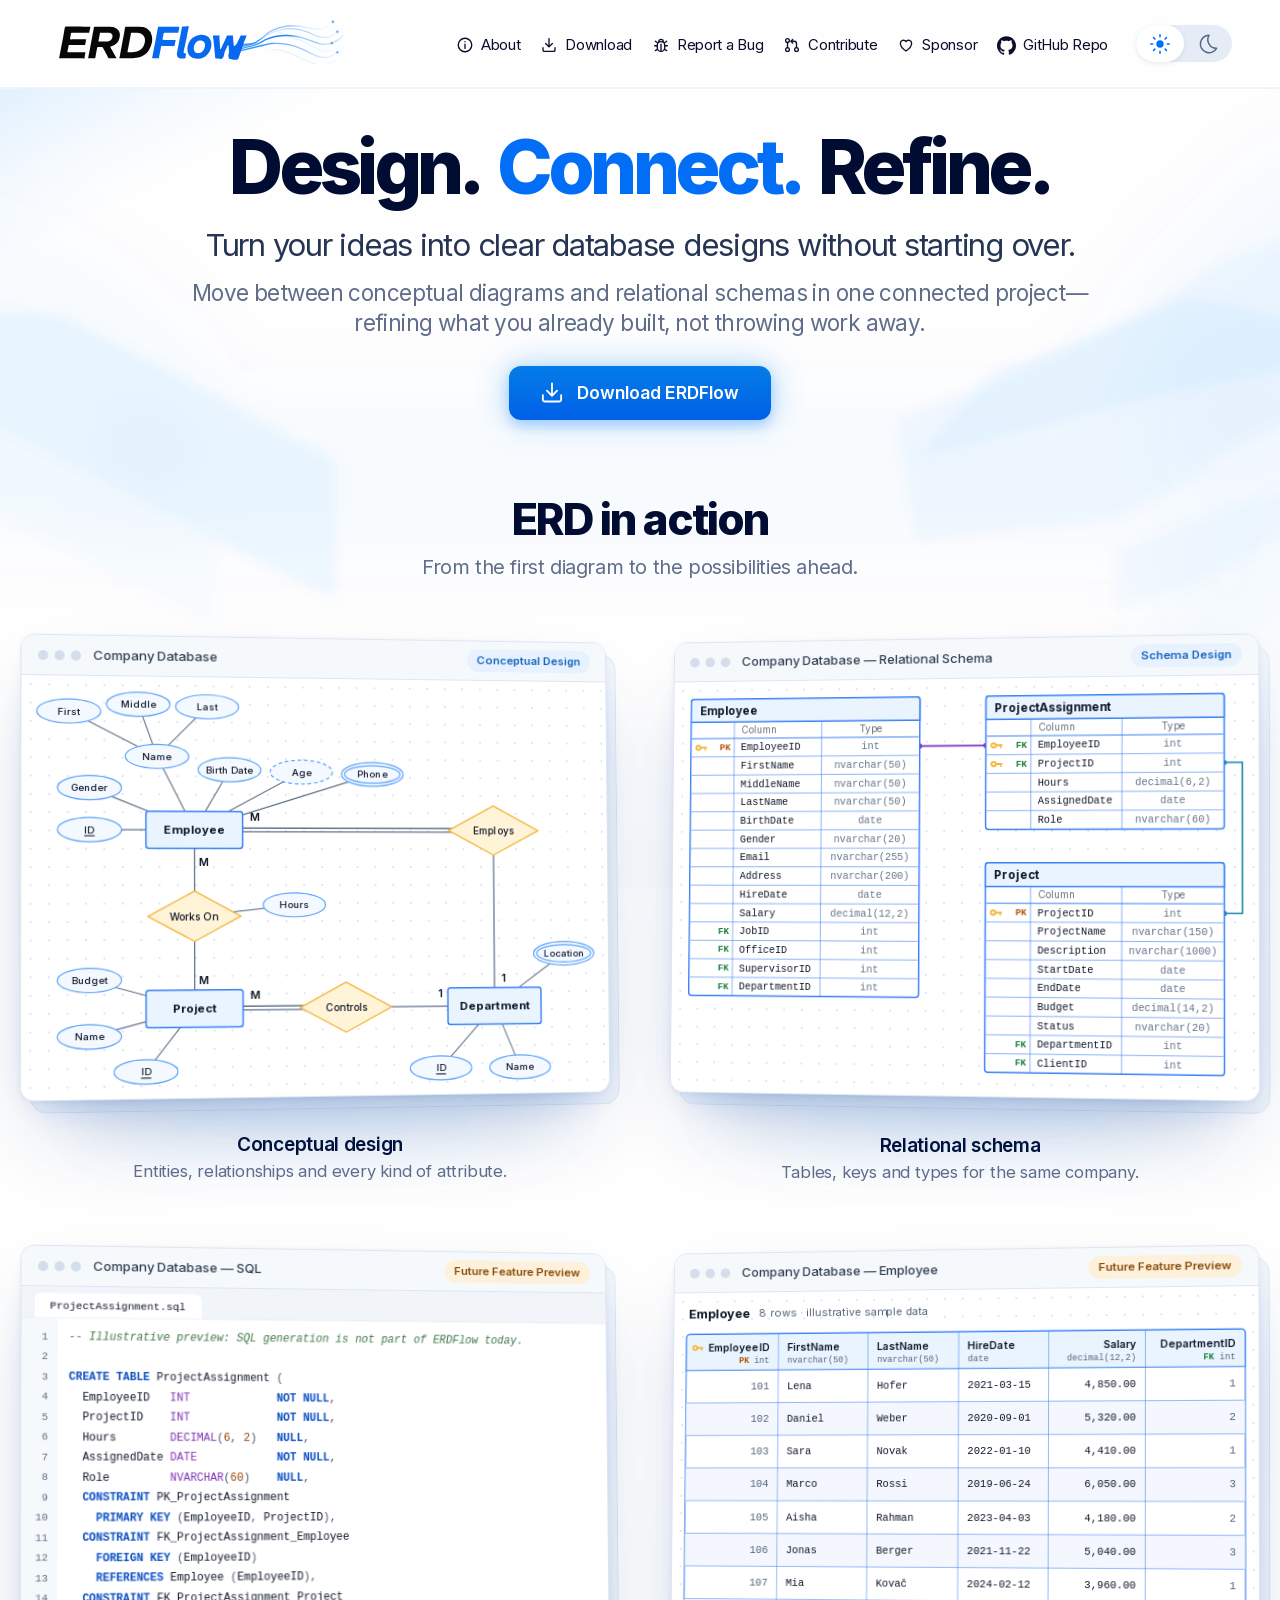
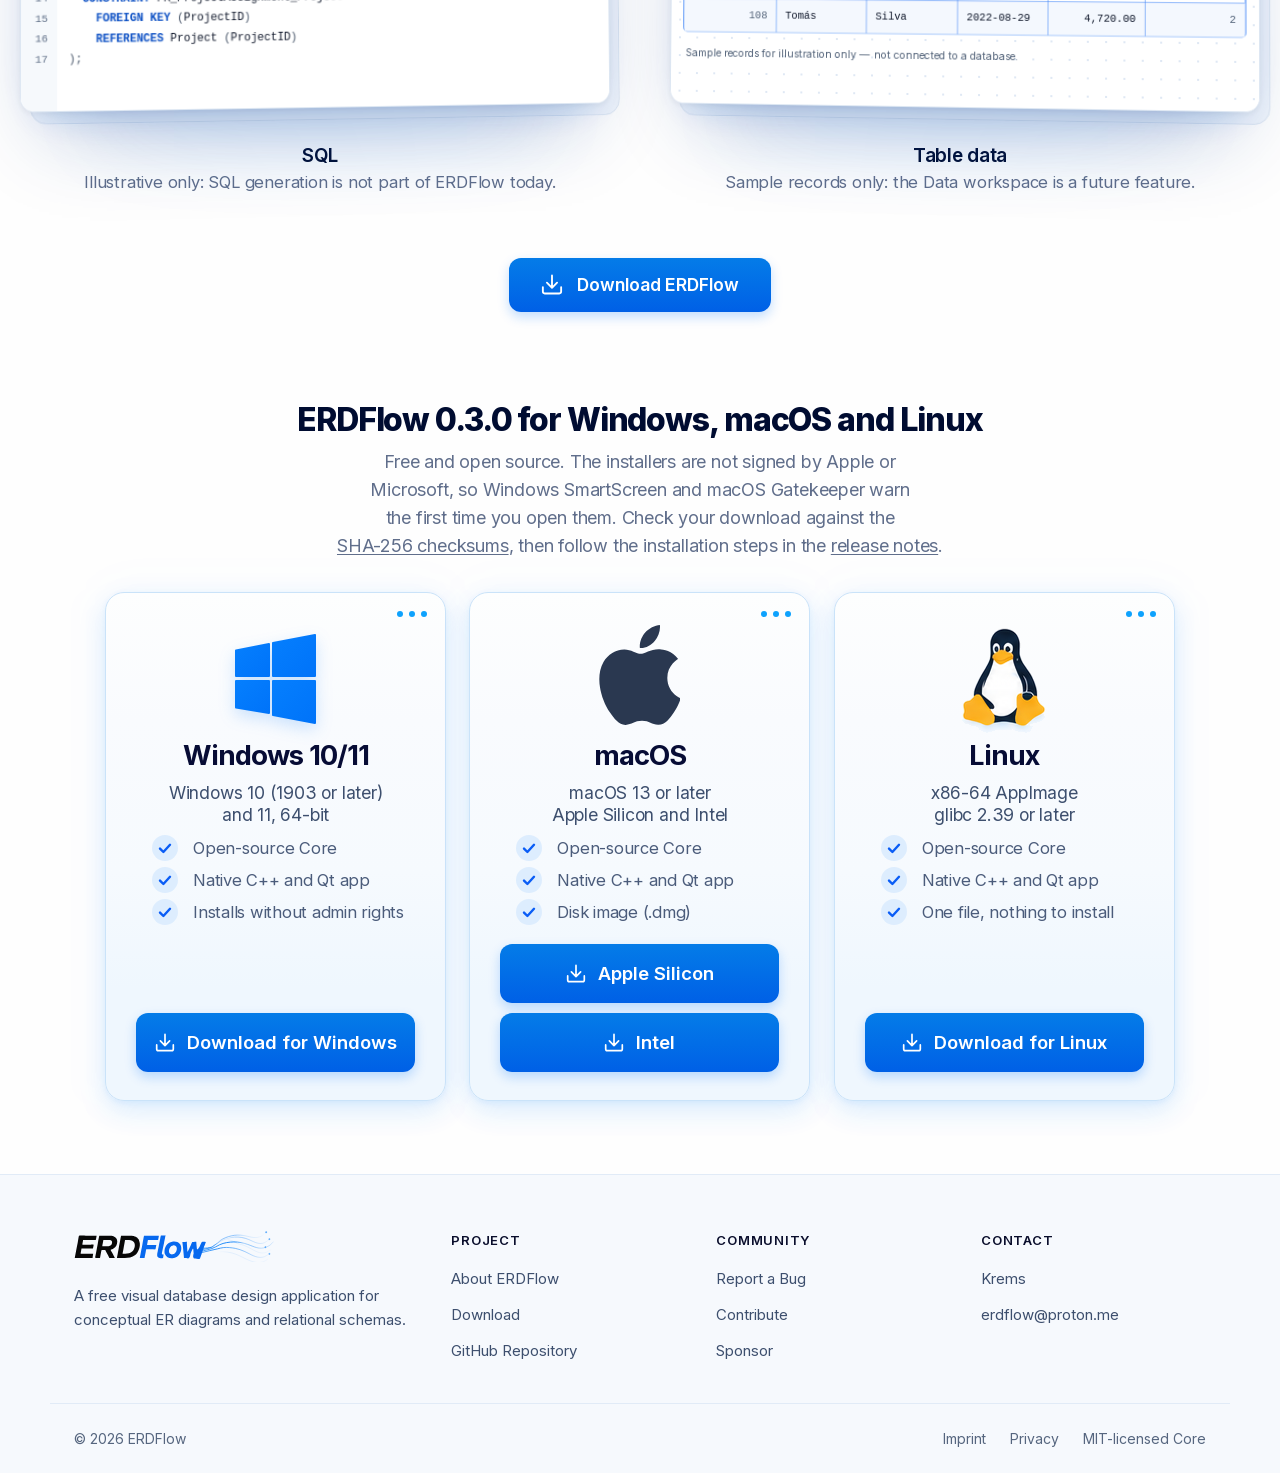
==== commit f6117dbe: "Publish erdflow-website 1ccaed514790" ====
--- a/index.html
+++ b/index.html
@@ -1 +1 @@
-<!DOCTYPE html><html lang="en" data-theme="light" class="LINzvG_variable h-full antialiased"><head><meta charSet="utf-8"/><meta name="viewport" content="width=device-width, initial-scale=1"/><link rel="preload" href="/_next/static/media/83afe278b6a6bb3c-s.p.2bn3s6zvc0dyp.woff2" as="font" crossorigin="" type="font/woff2"/><link rel="preload" as="image" href="/brand/erdflow-logo-light.svg"/><link rel="preload" as="image" href="/brand/erdflow-logo-dark.svg"/><link rel="stylesheet" href="/_next/static/chunks/0v9y63jxgz7ti.css" data-precedence="next"/><link rel="preload" as="script" fetchPriority="low" href="/_next/static/chunks/1ckvzn7sfprko.js"/><script src="/_next/static/chunks/2r4s4h5xul1n-.js" async=""></script><script src="/_next/static/chunks/0s7mvllxht1mo.js" async=""></script><script src="/_next/static/chunks/10g5ub5068kzx.js" async=""></script><script src="/_next/static/chunks/turbopack-3-ry682tkyiqk.js" async=""></script><script src="/_next/static/chunks/0umf92h1sb77c.js" async=""></script><script src="/_next/static/chunks/27kii70h_k_fs.js" async=""></script><title>ERDFlow — Visual Database Design</title><meta name="description" content="ERDFlow is a visual database design project for building conceptual diagrams and relational schemas. Explore the project and follow its development toward the first desktop release."/><meta name="application-name" content="ERDFlow"/><link rel="canonical" href="https://erdflow.app"/><meta property="og:title" content="ERDFlow — Visual Database Design"/><meta property="og:description" content="ERDFlow is a visual database design project for building conceptual diagrams and relational schemas. Explore the project and follow its development toward the first desktop release."/><meta property="og:url" content="https://erdflow.app"/><meta property="og:site_name" content="ERDFlow"/><meta property="og:locale" content="en_US"/><meta property="og:image" content="https://erdflow.app/opengraph-image.png?opengraph-image.140eve2hhe74n.png"/><meta property="og:image:type" content="image/png"/><meta property="og:image:width" content="1200"/><meta property="og:image:height" content="630"/><meta property="og:image:alt" content="ERDFlow — Visual Database Design"/><meta property="og:type" content="website"/><meta name="twitter:card" content="summary_large_image"/><meta name="twitter:title" content="ERDFlow — Visual Database Design"/><meta name="twitter:description" content="ERDFlow is a visual database design project for building conceptual diagrams and relational schemas. Explore the project and follow its development toward the first desktop release."/><meta name="twitter:image" content="https://erdflow.app/twitter-image.png?twitter-image.140eve2hhe74n.png"/><meta name="twitter:image:alt" content="ERDFlow — Visual Database Design"/><meta name="twitter:image:type" content="image/png"/><meta name="twitter:image:width" content="1200"/><meta name="twitter:image:height" content="630"/><link rel="icon" href="/favicon.ico?favicon.243hpi4hwtowo.ico" sizes="48x48" type="image/x-icon"/><link rel="icon" href="/icon.svg?icon.0zv8mpn6z60lw.svg" sizes="any" type="image/svg+xml"/><meta name="next-size-adjust" content=""/><script>(function(){var t=null;try{t=localStorage.getItem("erdflow-theme")}catch(e){}if(t!=="light"&&t!=="dark")t=window.matchMedia&&matchMedia("(prefers-color-scheme: dark)").matches?"dark":"light";document.documentElement.setAttribute("data-theme",t)})()</script><script src="/_next/static/chunks/0cz1d0mv5g_q7.js" noModule=""></script></head><body class="min-h-full flex flex-col"><div hidden=""><!--$--><!--/$--></div><header class="flex min-h-[89px] items-center border-b-2 border-(--header-rule) bg-(--header-bg) pr-12 pl-[59px] max-[1239px]:flex-wrap max-[1239px]:gap-y-4 max-[1239px]:py-4 max-[1100px]:px-6 max-[760px]:gap-y-5 max-[760px]:py-5"><a class="-mt-[3px] flex min-w-0 flex-[0_0_286px] min-[1100px]:-ml-px max-[1100px]:basis-[210px] max-[760px]:flex-1" aria-label="ERDFlow home" href="/"><img alt="" width="286" height="44" decoding="async" data-nimg="1" class="h-auto w-full max-w-[286px] dark:hidden" style="color:transparent" src="/brand/erdflow-logo-light.svg"/><img alt="" width="286" height="44" decoding="async" data-nimg="1" class="hidden h-auto w-full max-w-[286px] dark:block" style="color:transparent" src="/brand/erdflow-logo-dark.svg"/></a><nav class="ml-auto flex items-center gap-[30px] pt-[3px] text-base leading-6 tracking-[-0.3px] text-(--nav-text) max-[1359px]:gap-5 max-[1359px]:text-[15px] max-[1239px]:order-3 max-[1239px]:ml-0 max-[1239px]:w-full max-[1239px]:flex-wrap max-[1239px]:justify-center max-[1239px]:gap-x-7 max-[1239px]:gap-y-3 max-[1239px]:pt-0 max-[1239px]:text-base max-[800px]:grid max-[800px]:grid-cols-[repeat(3,auto)] max-[800px]:gap-x-8 max-[640px]:gap-x-5 max-[640px]:text-[14.5px] max-[380px]:grid-cols-[repeat(2,auto)] max-[380px]:gap-x-10" aria-label="Main navigation"><a class="inline-flex items-center gap-[7px] whitespace-nowrap hover:text-(--headline-accent) max-[800px]:justify-self-start" href="/about"><svg width="18" height="18" viewBox="0 0 24 24" fill="none" stroke="currentColor" stroke-width="1.8" stroke-linecap="round" stroke-linejoin="round" aria-hidden="true" focusable="false" class="shrink-0"><circle cx="12" cy="12" r="9"></circle><path d="M12 11v5.5M12 7.6v.1"></path></svg>About</a><a class="inline-flex items-center gap-[7px] whitespace-nowrap hover:text-(--headline-accent) max-[800px]:justify-self-start" href="/#downloads"><svg width="18" height="18" viewBox="0 0 24 24" fill="none" stroke="currentColor" stroke-width="1.8" stroke-linecap="round" stroke-linejoin="round" aria-hidden="true" focusable="false" class="shrink-0"><path d="M12 3.5v11m-4.5-4.5 4.5 4.5 4.5-4.5M4 15.5v3a2 2 0 0 0 2 2h12a2 2 0 0 0 2-2v-3"></path></svg>Download</a><a href="https://github.com/Zain-Orwa/erdflow/issues/new" class="inline-flex items-center gap-[7px] whitespace-nowrap hover:text-(--headline-accent) max-[800px]:justify-self-start"><svg width="18" height="18" viewBox="0 0 24 24" fill="none" stroke="currentColor" stroke-width="1.8" stroke-linecap="round" stroke-linejoin="round" aria-hidden="true" focusable="false" class="shrink-0"><path d="M9 7.5a3 3 0 0 1 6 0"></path><rect x="7" y="7.5" width="10" height="13" rx="5"></rect><path d="M12 11v9.5M3.5 13H7m10 0h3.5M4.5 19.5 7.4 17.6M19.5 19.5l-2.9-1.9M4.5 7l2.8 2M19.5 7l-2.8 2"></path></svg>Report a Bug</a><a href="https://github.com/Zain-Orwa/erdflow/blob/main/docs/DEVELOPMENT.md" class="inline-flex items-center gap-[7px] whitespace-nowrap hover:text-(--headline-accent) max-[800px]:justify-self-start"><svg width="18" height="18" viewBox="0 0 24 24" fill="none" stroke="currentColor" stroke-width="1.8" stroke-linecap="round" stroke-linejoin="round" aria-hidden="true" focusable="false" class="shrink-0"><circle cx="6" cy="6" r="2.5"></circle><circle cx="6" cy="18" r="2.5"></circle><circle cx="18" cy="18" r="2.5"></circle><path d="M6 8.5v7M18 15.5V10a3 3 0 0 0-3-3h-4.5m2.5-2.5L10.5 7 13 9.5"></path></svg>Contribute</a><a class="inline-flex items-center gap-[7px] whitespace-nowrap hover:text-(--headline-accent) max-[800px]:justify-self-start" href="/about#sponsor"><svg width="18" height="18" viewBox="0 0 24 24" fill="none" stroke="currentColor" stroke-width="1.8" stroke-linecap="round" stroke-linejoin="round" aria-hidden="true" focusable="false" class="shrink-0"><path d="M12 20s-7.5-4.6-7.5-10.2A4.1 4.1 0 0 1 12 7.5a4.1 4.1 0 0 1 7.5 2.3C19.5 15.4 12 20 12 20Z"></path></svg>Sponsor</a><a href="https://github.com/Zain-Orwa/erdflow" class="inline-flex items-center gap-[7px] whitespace-nowrap hover:text-(--headline-accent) max-[800px]:justify-self-start"><svg width="19" height="19" viewBox="0 0 24 24" fill="currentColor" aria-hidden="true" focusable="false" class="shrink-0"><path d="M12 .297c-6.63 0-12 5.373-12 12 0 5.303 3.438 9.8 8.205 11.385.6.113.82-.258.82-.577 0-.285-.01-1.04-.015-2.04-3.338.724-4.042-1.61-4.042-1.61C4.422 18.07 3.633 17.7 3.633 17.7c-1.087-.744.084-.729.084-.729 1.205.084 1.838 1.236 1.838 1.236 1.07 1.835 2.809 1.305 3.495.998.108-.776.417-1.305.76-1.605-2.665-.3-5.466-1.332-5.466-5.93 0-1.31.465-2.38 1.235-3.22-.135-.303-.54-1.523.105-3.176 0 0 1.005-.322 3.3 1.23.96-.267 1.98-.399 3-.405 1.02.006 2.04.138 3 .405 2.28-1.552 3.285-1.23 3.285-1.23.645 1.653.24 2.873.12 3.176.765.84 1.23 1.91 1.23 3.22 0 4.61-2.805 5.625-5.475 5.92.42.36.81 1.096.81 2.22 0 1.606-.015 2.896-.015 3.286 0 .315.21.69.825.57C20.565 22.092 24 17.592 24 12.297c0-6.627-5.373-12-12-12"></path></svg>GitHub Repo</a></nav><div class="ml-10 flex h-[37px] flex-[0_0_96px] rounded-[19px] bg-(--toggle-track) max-[1359px]:ml-7 max-[1239px]:ml-auto" role="group" aria-label="Color theme"><button type="button" class="grid h-[37px] w-12 cursor-pointer place-items-center rounded-[19px] border border-transparent p-0 border-(--toggle-selected-border) bg-(--toggle-selected-bg) text-(--toggle-selected-icon) shadow-(--toggle-selected-shadow) dark:border-transparent dark:bg-transparent dark:text-(--toggle-icon) dark:shadow-none" aria-label="Light mode"><svg width="22" height="22" viewBox="0 0 24 24" aria-hidden="true" focusable="false"><circle cx="12" cy="12" r="4" fill="currentColor"></circle><path d="M12 2v2m0 16v2M2 12h2m16 0h2M5 5l1.5 1.5m11 11L19 19M5 19l1.5-1.5m11-11L19 5" stroke="currentColor" stroke-width="1.7" stroke-linecap="round"></path></svg></button><button type="button" class="grid h-[37px] w-12 cursor-pointer place-items-center rounded-[19px] border border-transparent p-0 text-(--toggle-icon) dark:border-(--toggle-selected-border) dark:bg-(--toggle-selected-bg) dark:text-(--toggle-selected-icon) dark:shadow-(--toggle-selected-shadow)" aria-label="Dark mode"><svg width="22" height="22" viewBox="0 0 24 24" fill="none" aria-hidden="true" focusable="false"><path d="M13.1 2.5a9.5 9.5 0 1 0 8.4 14.1A9.4 9.4 0 0 1 13.1 2.5Z" stroke="currentColor" stroke-width="1.6" stroke-linejoin="round"></path></svg></button></div></header><main class="relative isolate flex-1 bg-background [--hero-gap:clamp(12px,11.36svh_-_69.2px,43px)] [--hero-top:clamp(8px,10.45svh_-_66.3px,37px)]"><div class="pointer-events-none absolute inset-x-0 top-0 -z-10 h-[899px] overflow-hidden opacity-(--wave-strength)" aria-hidden="true"><svg class="absolute top-0 left-1/2 -translate-x-1/2" width="2248" height="899" viewBox="-400 89 2248 899" focusable="false"><defs><filter id="wave-edge" filterUnits="userSpaceOnUse" x="-400" y="0" width="2248" height="1100"><feGaussianBlur stdDeviation="6"></feGaussianBlur></filter><filter id="wave-wash" filterUnits="userSpaceOnUse" x="-400" y="0" width="2248" height="1100"><feGaussianBlur stdDeviation="45"></feGaussianBlur></filter><linearGradient id="corner-wash" gradientUnits="userSpaceOnUse" x1="0" y1="89" x2="95" y2="265"><stop offset="0" style="stop-color:var(--wave)" stop-opacity="0.12"></stop><stop offset="0.15" style="stop-color:var(--wave)" stop-opacity="0.118"></stop><stop offset="0.45" style="stop-color:var(--wave)" stop-opacity="0.071"></stop><stop offset="0.65" style="stop-color:var(--wave)" stop-opacity="0.035"></stop><stop offset="0.875" style="stop-color:var(--wave)" stop-opacity="0.012"></stop><stop offset="1" style="stop-color:var(--wave)" stop-opacity="0"></stop></linearGradient><radialGradient id="bottom-tint" gradientUnits="userSpaceOnUse" cx="724" cy="1000" r="650" gradientTransform="translate(0 680) scale(1 0.32)"><stop offset="0" style="stop-color:var(--wave)" stop-opacity="0.016"></stop><stop offset="1" style="stop-color:var(--wave)" stop-opacity="0"></stop></radialGradient></defs><rect x="-400" y="89" width="1000" height="400" fill="url(#corner-wash)"></rect><g style="transform:translateY(calc(var(--hero-top) + var(--hero-gap) - 161px))"><rect x="-400" y="700" width="2248" height="288" fill="url(#bottom-tint)"></rect><g style="fill:var(--wave)" filter="url(#wave-wash)"><path d="M1700 150V640L1300 560 1180 470 1230 380 1360 260Z" fill-opacity="0.038"></path><path d="M1250 600H1700V820H1250Z" fill-opacity="0.015"></path><path d="M1250 480H1400L1350 760H1250Z" fill-opacity="0.03"></path><path d="M-400 300 120 330 260 420 300 520 200 640-400 640Z" fill-opacity="0.03"></path><path class="max-[1059px]:hidden" d="M200 500H1250V650H200Z" fill-opacity="0.03"></path></g><g style="fill:var(--wave)" filter="url(#wave-edge)"><path d="M1700 300 1448 322C1380 333 1300 358 1260 392 1220 420 1160 440 1100 470L980 520 1000 640 1200 620 1280 576C1312 544 1376 512 1448 505L1700 495Z" fill-opacity="0.04"></path><path d="M1270 398C1320 402 1380 418 1410 440 1390 470 1320 482 1260 492L1150 520 1000 560 1080 470C1150 450 1210 420 1270 398Z" fill-opacity="0.05"></path><path d="M1700 575 1448 578C1380 585 1320 600 1270 625L1200 650 1200 710 1270 690C1320 664 1352 648 1400 616L1448 606 1700 596Z" fill-opacity="0.03"></path><path d="M-400 412 30 414C90 414 130 412 150 416 176 432 208 448 240 464L300 495 420 560 420 700 300 640 176 576 144 560 80 528 32 496 0 476-400 470Z" fill-opacity="0.055"></path><path d="M-400 470 0 476 32 496 80 528 144 560 176 576 300 640 300 730 160 656 96 624 48 592 0 572-400 565Z" fill-opacity="0.02"></path></g></g></svg></div><section class="px-6 pt-[var(--hero-top)] pb-[var(--hero-gap)] text-center max-[760px]:px-5" aria-labelledby="hero-title"><h1 id="hero-title" class="text-[clamp(48px,5.87vw,85px)] leading-[100px] font-[800] tracking-[-0.0627em] [word-spacing:0.068em] text-(--headline) max-[1100px]:leading-[1.15] max-[760px]:text-[clamp(40px,8vw,58px)]"><span class="inline-block">Design.</span> <span class="inline-block text-(--headline-accent)">Connect.</span> <span class="inline-block">Refine.</span></h1><p class="mx-auto mt-[8px] text-[31px] leading-10 tracking-[-1.25px] text-(--subtitle) max-[1100px]:mt-5 max-[1100px]:text-[28px] max-[1100px]:leading-9 max-[760px]:text-2xl max-[760px]:leading-8 max-[760px]:tracking-[-0.5px]">Turn your ideas into clear database designs without starting over.</p><p class="mx-auto mt-[13px] max-w-[1000px] text-[22.5px] leading-[30px] tracking-[-0.58px] text-(--description) max-[1100px]:max-w-[850px] max-[1100px]:text-[21px] max-[760px]:text-[18px] max-[760px]:leading-[27px] max-[760px]:tracking-normal">Move between conceptual diagrams and relational schemas in one connected <span class="whitespace-nowrap">project—</span><br class="max-[1100px]:hidden"/>refining what you already built, not throwing work away.</p><div class="mt-7 flex justify-center max-[760px]:mt-6"><a href="#downloads" class="inline-flex h-[54px] items-center justify-center gap-[14px] rounded-[12px] bg-(image:--button-bg) px-8 text-[17.5px] font-semibold text-white shadow-(--cta-glow)"><svg width="22" height="22" viewBox="0 0 26 26" fill="none" aria-hidden="true" focusable="false"><path d="M13 1.8v14.5m-6-6 6 6 6-6M2.2 15.5v5.3a2.2 2.2 0 0 0 2.2 2.2h17.2a2.2 2.2 0 0 0 2.2-2.2v-5.3" stroke="currentColor" stroke-width="2.2" stroke-linecap="round" stroke-linejoin="round"></path></svg>Download ERDFlow</a></div></section><section aria-labelledby="erd-in-action-title" class="px-6 pt-10 pb-[88px] max-[760px]:px-4 max-[760px]:pt-8 max-[760px]:pb-16"><h2 id="erd-in-action-title" class="text-center text-[44px] leading-[52px] font-[800] tracking-[-0.045em] text-(--headline) max-[760px]:text-[34px] max-[760px]:leading-[42px]">ERD in action</h2><p class="mx-auto mt-2 text-center text-[20px] leading-7 tracking-[-0.4px] text-balance text-(--description) max-[760px]:text-[17px] max-[760px]:leading-6">From the first diagram to the possibilities ahead.</p><div class="mx-auto mt-14 grid max-w-[1328px] grid-cols-1 justify-items-center gap-x-12 gap-y-16 min-[1200px]:grid-cols-2 max-[760px]:mt-10"><figure class="m-0 flex w-full max-w-[640px] flex-col"><div class="relative [perspective:1800px]"><div aria-hidden="true" class="absolute inset-x-[12%] -bottom-7 h-12 rounded-[50%] bg-(--showcase-floor) blur-2xl"></div><div class="relative [transform-style:preserve-3d] min-[1200px]:[transform:rotateY(7deg)_rotateX(2deg)]"><div aria-hidden="true" class="absolute inset-0 translate-x-[10px] translate-y-[12px] rounded-[16px] border border-(--showcase-border) bg-(--showcase-sheet)"></div><div class="relative overflow-hidden rounded-[14px] border border-(--showcase-border) bg-(--showcase-canvas) shadow-(--showcase-shadow)"><div class="flex h-10 items-center gap-3 border-b border-(--showcase-border) bg-(--showcase-bar) px-4"><span class="flex gap-[6px]" aria-hidden="true"><span class="size-[10px] rounded-full bg-(--showcase-dot)"></span><span class="size-[10px] rounded-full bg-(--showcase-dot)"></span><span class="size-[10px] rounded-full bg-(--showcase-dot)"></span></span><span class="min-w-0 flex-1 truncate text-[13px] font-medium text-(--showcase-title)">Company Database</span><span class="shrink-0 rounded-full px-[10px] py-[3px] text-[11.5px] font-semibold bg-(--showcase-chip) text-(--showcase-chip-text)">Conceptual Design</span></div><div class="overflow-hidden bg-(--showcase-canvas) bg-[radial-gradient(var(--showcase-grid)_1px,transparent_1.2px)] bg-size-[18px_18px] max-[560px]:[mask-image:linear-gradient(90deg,transparent,#000_9%,#000_91%,transparent)]"><div class="relative left-1/2 w-full min-w-[500px] -translate-x-1/2"><svg viewBox="0 0 640 452" role="img" aria-labelledby="conceptual-example-title conceptual-example-desc" class="block h-auto w-full"><title id="conceptual-example-title">Conceptual ER diagram of a company</title><desc id="conceptual-example-desc">Employee works on Project, many to many, recording the hours worked. Department employs every employee and controls every project, one department to many of each. Employee has a key ID, a composite Name made of First, Middle and Last, Gender, Birth Date, an Age derived from it and any number of Phone numbers. Project has a key ID, a Name and a Budget. Department has a key ID, a Name and any number of Locations.</desc><g fill="none" stroke-width="1.2" class="stroke-(--erd-connector)"><line x1="72" y1="165" x2="184" y2="165"></line><line x1="144" y1="86" x2="184" y2="165"></line><line x1="50" y1="38" x2="144" y2="86"></line><line x1="124" y1="30" x2="144" y2="86"></line><line x1="198" y1="32" x2="144" y2="86"></line><line x1="72" y1="120" x2="184" y2="165"></line><line x1="222" y1="100" x2="184" y2="165"></line><line x1="300" y1="102" x2="184" y2="165"></line><line x1="378" y1="104" x2="184" y2="165"></line><line x1="292" y1="246" x2="184" y2="258"></line><line x1="132" y1="424" x2="184" y2="357"></line><line x1="72" y1="386" x2="184" y2="357"></line><line x1="72" y1="326" x2="184" y2="357"></line><line x1="452" y1="424" x2="512" y2="357"></line><line x1="540" y1="424" x2="512" y2="357"></line><line x1="590" y1="300" x2="512" y2="357"></line></g><g fill="none" stroke-width="1.4" class="stroke-(--erd-connector)"><line x1="184" y1="258" x2="184" y2="165"></line><line x1="184" y1="258" x2="184" y2="357"></line><line x1="348" y1="355" x2="184" y2="355"></line><line x1="348" y1="359" x2="184" y2="359"></line><line x1="348" y1="357" x2="512" y2="357"></line><line x1="512" y1="163" x2="184" y2="163"></line><line x1="512" y1="167" x2="184" y2="167"></line><line x1="512" y1="165" x2="512" y2="357"></line></g><g class="fill-(--erd-text) text-[12px] font-semibold"><text x="194" y="200" text-anchor="middle" dominant-baseline="central" class="">M</text><text x="194" y="326" text-anchor="middle" dominant-baseline="central" class="">M</text><text x="250" y="343" text-anchor="middle" dominant-baseline="central" class="">M</text><text x="452" y="343" text-anchor="middle" dominant-baseline="central" class="">1</text><text x="250" y="151" text-anchor="middle" dominant-baseline="central" class="">M</text><text x="522" y="326" text-anchor="middle" dominant-baseline="central" class="">1</text></g><g stroke-width="1.3" class="fill-(--erd-attribute-fill) stroke-(--erd-attribute-line)"><ellipse cx="72" cy="165" rx="34" ry="13"></ellipse><text x="72" y="165" text-anchor="middle" dominant-baseline="central" class="fill-(--erd-text) stroke-none text-[10.5px] font-medium underline">ID</text></g><g stroke-width="1.3" class="fill-(--erd-attribute-fill) stroke-(--erd-attribute-line)"><ellipse cx="144" cy="86" rx="34" ry="13"></ellipse><text x="144" y="86" text-anchor="middle" dominant-baseline="central" class="fill-(--erd-text) stroke-none text-[10.5px] font-medium ">Name</text></g><g stroke-width="1.3" class="fill-(--erd-attribute-fill) stroke-(--erd-attribute-line)"><ellipse cx="50" cy="38" rx="34" ry="13"></ellipse><text x="50" y="38" text-anchor="middle" dominant-baseline="central" class="fill-(--erd-text) stroke-none text-[10.5px] font-medium ">First</text></g><g stroke-width="1.3" class="fill-(--erd-attribute-fill) stroke-(--erd-attribute-line)"><ellipse cx="124" cy="30" rx="34" ry="13"></ellipse><text x="124" y="30" text-anchor="middle" dominant-baseline="central" class="fill-(--erd-text) stroke-none text-[10.5px] font-medium ">Middle</text></g><g stroke-width="1.3" class="fill-(--erd-attribute-fill) stroke-(--erd-attribute-line)"><ellipse cx="198" cy="32" rx="34" ry="13"></ellipse><text x="198" y="32" text-anchor="middle" dominant-baseline="central" class="fill-(--erd-text) stroke-none text-[10.5px] font-medium ">Last</text></g><g stroke-width="1.3" class="fill-(--erd-attribute-fill) stroke-(--erd-attribute-line)"><ellipse cx="72" cy="120" rx="34" ry="13"></ellipse><text x="72" y="120" text-anchor="middle" dominant-baseline="central" class="fill-(--erd-text) stroke-none text-[10.5px] font-medium ">Gender</text></g><g stroke-width="1.3" class="fill-(--erd-attribute-fill) stroke-(--erd-attribute-line)"><ellipse cx="222" cy="100" rx="34" ry="13"></ellipse><text x="222" y="100" text-anchor="middle" dominant-baseline="central" class="fill-(--erd-text) stroke-none text-[10.5px] font-medium ">Birth Date</text></g><g stroke-width="1.3" class="fill-(--erd-attribute-fill) stroke-(--erd-attribute-line)"><ellipse cx="300" cy="102" rx="34" ry="13" stroke-dasharray="4 3"></ellipse><text x="300" y="102" text-anchor="middle" dominant-baseline="central" class="fill-(--erd-text) stroke-none text-[10.5px] font-medium ">Age</text></g><g stroke-width="1.3" class="fill-(--erd-attribute-fill) stroke-(--erd-attribute-line)"><ellipse cx="378" cy="104" rx="34" ry="13"></ellipse><ellipse cx="378" cy="104" rx="30.5" ry="9.5" fill="none"></ellipse><text x="378" y="104" text-anchor="middle" dominant-baseline="central" class="fill-(--erd-text) stroke-none text-[10.5px] font-medium ">Phone</text></g><g stroke-width="1.3" class="fill-(--erd-attribute-fill) stroke-(--erd-attribute-line)"><ellipse cx="292" cy="246" rx="34" ry="13"></ellipse><text x="292" y="246" text-anchor="middle" dominant-baseline="central" class="fill-(--erd-text) stroke-none text-[10.5px] font-medium ">Hours</text></g><g stroke-width="1.3" class="fill-(--erd-attribute-fill) stroke-(--erd-attribute-line)"><ellipse cx="132" cy="424" rx="34" ry="13"></ellipse><text x="132" y="424" text-anchor="middle" dominant-baseline="central" class="fill-(--erd-text) stroke-none text-[10.5px] font-medium underline">ID</text></g><g stroke-width="1.3" class="fill-(--erd-attribute-fill) stroke-(--erd-attribute-line)"><ellipse cx="72" cy="386" rx="34" ry="13"></ellipse><text x="72" y="386" text-anchor="middle" dominant-baseline="central" class="fill-(--erd-text) stroke-none text-[10.5px] font-medium ">Name</text></g><g stroke-width="1.3" class="fill-(--erd-attribute-fill) stroke-(--erd-attribute-line)"><ellipse cx="72" cy="326" rx="34" ry="13"></ellipse><text x="72" y="326" text-anchor="middle" dominant-baseline="central" class="fill-(--erd-text) stroke-none text-[10.5px] font-medium ">Budget</text></g><g stroke-width="1.3" class="fill-(--erd-attribute-fill) stroke-(--erd-attribute-line)"><ellipse cx="452" cy="424" rx="34" ry="13"></ellipse><text x="452" y="424" text-anchor="middle" dominant-baseline="central" class="fill-(--erd-text) stroke-none text-[10.5px] font-medium underline">ID</text></g><g stroke-width="1.3" class="fill-(--erd-attribute-fill) stroke-(--erd-attribute-line)"><ellipse cx="540" cy="424" rx="34" ry="13"></ellipse><text x="540" y="424" text-anchor="middle" dominant-baseline="central" class="fill-(--erd-text) stroke-none text-[10.5px] font-medium ">Name</text></g><g stroke-width="1.3" class="fill-(--erd-attribute-fill) stroke-(--erd-attribute-line)"><ellipse cx="590" cy="300" rx="34" ry="13"></ellipse><ellipse cx="590" cy="300" rx="30.5" ry="9.5" fill="none"></ellipse><text x="590" y="300" text-anchor="middle" dominant-baseline="central" class="fill-(--erd-text) stroke-none text-[10.5px] font-medium ">Location</text></g><g stroke-width="1.5" class="fill-(--erd-relationship-fill) stroke-(--erd-relationship-line)"><path d="M184 231L234 258L184 285L134 258Z" stroke-linejoin="round"></path><text x="184" y="258" text-anchor="middle" dominant-baseline="central" class="fill-(--erd-text) stroke-none text-[11px] font-medium">Works On</text></g><g stroke-width="1.5" class="fill-(--erd-relationship-fill) stroke-(--erd-relationship-line)"><path d="M348 330L398 357L348 384L298 357Z" stroke-linejoin="round"></path><text x="348" y="357" text-anchor="middle" dominant-baseline="central" class="fill-(--erd-text) stroke-none text-[11px] font-medium">Controls</text></g><g stroke-width="1.5" class="fill-(--erd-relationship-fill) stroke-(--erd-relationship-line)"><path d="M512 138L562 165L512 192L462 165Z" stroke-linejoin="round"></path><text x="512" y="165" text-anchor="middle" dominant-baseline="central" class="fill-(--erd-text) stroke-none text-[11px] font-medium">Employs</text></g><g stroke-width="1.6" class="fill-(--erd-entity-fill) stroke-(--erd-entity-line)"><rect x="132" y="145" width="104" height="40" rx="3"></rect><text x="184" y="165" text-anchor="middle" dominant-baseline="central" class="fill-(--erd-text) stroke-none text-[12.5px] font-bold">Employee</text></g><g stroke-width="1.6" class="fill-(--erd-entity-fill) stroke-(--erd-entity-line)"><rect x="132" y="337" width="104" height="40" rx="3"></rect><text x="184" y="357" text-anchor="middle" dominant-baseline="central" class="fill-(--erd-text) stroke-none text-[12.5px] font-bold">Project</text></g><g stroke-width="1.6" class="fill-(--erd-entity-fill) stroke-(--erd-entity-line)"><rect x="460" y="337" width="104" height="40" rx="3"></rect><text x="512" y="357" text-anchor="middle" dominant-baseline="central" class="fill-(--erd-text) stroke-none text-[12.5px] font-bold">Department</text></g></svg></div></div></div></div></div><figcaption class="mt-9 text-center"><span class="block text-[19px] leading-7 font-semibold tracking-[-0.3px] text-(--headline)">Conceptual design</span><span class="block text-[16.5px] leading-6 tracking-[-0.2px] text-(--description)">Entities, relationships and every kind of attribute.</span></figcaption></figure><figure class="m-0 flex w-full max-w-[640px] flex-col"><div class="relative [perspective:1800px]"><div aria-hidden="true" class="absolute inset-x-[12%] -bottom-7 h-12 rounded-[50%] bg-(--showcase-floor) blur-2xl"></div><div class="relative [transform-style:preserve-3d] min-[1200px]:[transform:rotateY(-7deg)_rotateX(2deg)]"><div aria-hidden="true" class="absolute inset-0 translate-x-[10px] translate-y-[12px] rounded-[16px] border border-(--showcase-border) bg-(--showcase-sheet)"></div><div class="relative overflow-hidden rounded-[14px] border border-(--showcase-border) bg-(--showcase-canvas) shadow-(--showcase-shadow)"><div class="flex h-10 items-center gap-3 border-b border-(--showcase-border) bg-(--showcase-bar) px-4"><span class="flex gap-[6px]" aria-hidden="true"><span class="size-[10px] rounded-full bg-(--showcase-dot)"></span><span class="size-[10px] rounded-full bg-(--showcase-dot)"></span><span class="size-[10px] rounded-full bg-(--showcase-dot)"></span></span><span class="min-w-0 flex-1 truncate text-[13px] font-medium text-(--showcase-title)">Company Database — Relational Schema</span><span class="shrink-0 rounded-full px-[10px] py-[3px] text-[11.5px] font-semibold bg-(--showcase-chip) text-(--showcase-chip-text)">Schema Design</span></div><div class="overflow-hidden bg-(--showcase-canvas) bg-[radial-gradient(var(--showcase-grid)_1px,transparent_1.2px)] bg-size-[18px_18px] max-[560px]:[mask-image:linear-gradient(90deg,#000_82%,transparent)]"><div class="w-full min-w-[500px]"><svg viewBox="0 0 600 424" role="img" aria-labelledby="schema-example-title schema-example-desc" class="block h-auto w-full"><title id="schema-example-title">Relational schema of a company</title><desc id="schema-example-desc">Three tables. Employee has the primary key EmployeeID, name, contact and employment columns, and foreign keys to its job, office, supervisor and department. ProjectAssignment joins employees to projects: its primary key is EmployeeID and ProjectID together, each a foreign key, with Hours, AssignedDate and Role. Project has the primary key ProjectID, its name, dates, budget and status, and foreign keys to its department and client.</desc><g class="fill-(--erd-link-a) stroke-(--erd-link-a)"><polyline points="326,68.5 292,68.5 292,68.5 258,68.5" fill="none" stroke-width="1.6" stroke-linejoin="round"></polyline><circle cx="326" cy="68.5" r="2.6" class="stroke-none"></circle><circle cx="258" cy="68.5" r="2.6" class="stroke-none"></circle></g><g class="fill-(--erd-link-b) stroke-(--erd-link-b)"><polyline points="566,87.5 584,87.5 584,238.5 566,238.5" fill="none" stroke-width="1.6" stroke-linejoin="round"></polyline><circle cx="566" cy="87.5" r="2.6" class="stroke-none"></circle><circle cx="566" cy="238.5" r="2.6" class="stroke-none"></circle></g><g><rect x="18" y="18" width="240" height="307" rx="3" stroke-width="1.5" class="fill-(--erd-table-base) stroke-(--erd-entity-line)"></rect><path d="M18 42V21a3 3 0 0 1 3 -3H255a3 3 0 0 1 3 3V42Z" stroke-width="1.5" class="fill-(--erd-entity-fill) stroke-(--erd-entity-line)"></path><text x="27" y="30" dominant-baseline="central" class="fill-(--erd-text) font-sans text-[12px] font-bold">Employee</text><g stroke-width="0.6" class="stroke-(--erd-entity-line)"><line x1="19" y1="59" x2="257" y2="59" stroke-width="1"></line><line x1="64" y1="42" x2="64" y2="325"></line><line x1="156" y1="42" x2="156" y2="325"></line><line x1="19" y1="78" x2="257" y2="78"></line><line x1="19" y1="97" x2="257" y2="97"></line><line x1="19" y1="116" x2="257" y2="116"></line><line x1="19" y1="135" x2="257" y2="135"></line><line x1="19" y1="154" x2="257" y2="154"></line><line x1="19" y1="173" x2="257" y2="173"></line><line x1="19" y1="192" x2="257" y2="192"></line><line x1="19" y1="211" x2="257" y2="211"></line><line x1="19" y1="230" x2="257" y2="230"></line><line x1="19" y1="249" x2="257" y2="249"></line><line x1="19" y1="268" x2="257" y2="268"></line><line x1="19" y1="287" x2="257" y2="287"></line><line x1="19" y1="306" x2="257" y2="306"></line></g><g class="fill-(--erd-heading) font-sans text-[10px]"><text x="71" y="50.5" dominant-baseline="central">Column</text><text x="207" y="50.5" dominant-baseline="central" text-anchor="middle">Type</text></g><g class="font-mono text-[10.5px]"><g><g transform="translate(26 68.5)" class="fill-(--erd-key) stroke-none"><circle cx="0" cy="0" r="3.2"></circle><path d="M2 -1h7v2H8v2H6.5V1H2Z"></path><circle cx="0" cy="0" r="1.2" class="fill-(--erd-table-base)"></circle></g><text x="60" y="68.5" dominant-baseline="central" text-anchor="end" class="text-[9.5px] font-semibold fill-(--erd-pk)">PK</text><text x="71" y="68.5" dominant-baseline="central" class="fill-(--erd-text)">EmployeeID</text><text x="207" y="68.5" dominant-baseline="central" text-anchor="middle" class="fill-(--erd-muted)">int</text></g><g><text x="71" y="87.5" dominant-baseline="central" class="fill-(--erd-text)">FirstName</text><text x="207" y="87.5" dominant-baseline="central" text-anchor="middle" class="fill-(--erd-muted)">nvarchar(50)</text></g><g><text x="71" y="106.5" dominant-baseline="central" class="fill-(--erd-text)">MiddleName</text><text x="207" y="106.5" dominant-baseline="central" text-anchor="middle" class="fill-(--erd-muted)">nvarchar(50)</text></g><g><text x="71" y="125.5" dominant-baseline="central" class="fill-(--erd-text)">LastName</text><text x="207" y="125.5" dominant-baseline="central" text-anchor="middle" class="fill-(--erd-muted)">nvarchar(50)</text></g><g><text x="71" y="144.5" dominant-baseline="central" class="fill-(--erd-text)">BirthDate</text><text x="207" y="144.5" dominant-baseline="central" text-anchor="middle" class="fill-(--erd-muted)">date</text></g><g><text x="71" y="163.5" dominant-baseline="central" class="fill-(--erd-text)">Gender</text><text x="207" y="163.5" dominant-baseline="central" text-anchor="middle" class="fill-(--erd-muted)">nvarchar(20)</text></g><g><text x="71" y="182.5" dominant-baseline="central" class="fill-(--erd-text)">Email</text><text x="207" y="182.5" dominant-baseline="central" text-anchor="middle" class="fill-(--erd-muted)">nvarchar(255)</text></g><g><text x="71" y="201.5" dominant-baseline="central" class="fill-(--erd-text)">Address</text><text x="207" y="201.5" dominant-baseline="central" text-anchor="middle" class="fill-(--erd-muted)">nvarchar(200)</text></g><g><text x="71" y="220.5" dominant-baseline="central" class="fill-(--erd-text)">HireDate</text><text x="207" y="220.5" dominant-baseline="central" text-anchor="middle" class="fill-(--erd-muted)">date</text></g><g><text x="71" y="239.5" dominant-baseline="central" class="fill-(--erd-text)">Salary</text><text x="207" y="239.5" dominant-baseline="central" text-anchor="middle" class="fill-(--erd-muted)">decimal(12,2)</text></g><g><text x="60" y="258.5" dominant-baseline="central" text-anchor="end" class="text-[9.5px] font-semibold fill-(--erd-fk)">FK</text><text x="71" y="258.5" dominant-baseline="central" class="fill-(--erd-text)">JobID</text><text x="207" y="258.5" dominant-baseline="central" text-anchor="middle" class="fill-(--erd-muted)">int</text></g><g><text x="60" y="277.5" dominant-baseline="central" text-anchor="end" class="text-[9.5px] font-semibold fill-(--erd-fk)">FK</text><text x="71" y="277.5" dominant-baseline="central" class="fill-(--erd-text)">OfficeID</text><text x="207" y="277.5" dominant-baseline="central" text-anchor="middle" class="fill-(--erd-muted)">int</text></g><g><text x="60" y="296.5" dominant-baseline="central" text-anchor="end" class="text-[9.5px] font-semibold fill-(--erd-fk)">FK</text><text x="71" y="296.5" dominant-baseline="central" class="fill-(--erd-text)">SupervisorID</text><text x="207" y="296.5" dominant-baseline="central" text-anchor="middle" class="fill-(--erd-muted)">int</text></g><g><text x="60" y="315.5" dominant-baseline="central" text-anchor="end" class="text-[9.5px] font-semibold fill-(--erd-fk)">FK</text><text x="71" y="315.5" dominant-baseline="central" class="fill-(--erd-text)">DepartmentID</text><text x="207" y="315.5" dominant-baseline="central" text-anchor="middle" class="fill-(--erd-muted)">int</text></g></g></g><g><rect x="326" y="18" width="240" height="136" rx="3" stroke-width="1.5" class="fill-(--erd-table-base) stroke-(--erd-entity-line)"></rect><path d="M326 42V21a3 3 0 0 1 3 -3H563a3 3 0 0 1 3 3V42Z" stroke-width="1.5" class="fill-(--erd-entity-fill) stroke-(--erd-entity-line)"></path><text x="335" y="30" dominant-baseline="central" class="fill-(--erd-text) font-sans text-[12px] font-bold">ProjectAssignment</text><g stroke-width="0.6" class="stroke-(--erd-entity-line)"><line x1="327" y1="59" x2="565" y2="59" stroke-width="1"></line><line x1="372" y1="42" x2="372" y2="154"></line><line x1="464" y1="42" x2="464" y2="154"></line><line x1="327" y1="78" x2="565" y2="78"></line><line x1="327" y1="97" x2="565" y2="97"></line><line x1="327" y1="116" x2="565" y2="116"></line><line x1="327" y1="135" x2="565" y2="135"></line></g><g class="fill-(--erd-heading) font-sans text-[10px]"><text x="379" y="50.5" dominant-baseline="central">Column</text><text x="515" y="50.5" dominant-baseline="central" text-anchor="middle">Type</text></g><g class="font-mono text-[10.5px]"><g><g transform="translate(334 68.5)" class="fill-(--erd-key) stroke-none"><circle cx="0" cy="0" r="3.2"></circle><path d="M2 -1h7v2H8v2H6.5V1H2Z"></path><circle cx="0" cy="0" r="1.2" class="fill-(--erd-table-base)"></circle></g><text x="368" y="68.5" dominant-baseline="central" text-anchor="end" class="text-[9.5px] font-semibold fill-(--erd-fk)">FK</text><text x="379" y="68.5" dominant-baseline="central" class="fill-(--erd-text)">EmployeeID</text><text x="515" y="68.5" dominant-baseline="central" text-anchor="middle" class="fill-(--erd-muted)">int</text></g><g><g transform="translate(334 87.5)" class="fill-(--erd-key) stroke-none"><circle cx="0" cy="0" r="3.2"></circle><path d="M2 -1h7v2H8v2H6.5V1H2Z"></path><circle cx="0" cy="0" r="1.2" class="fill-(--erd-table-base)"></circle></g><text x="368" y="87.5" dominant-baseline="central" text-anchor="end" class="text-[9.5px] font-semibold fill-(--erd-fk)">FK</text><text x="379" y="87.5" dominant-baseline="central" class="fill-(--erd-text)">ProjectID</text><text x="515" y="87.5" dominant-baseline="central" text-anchor="middle" class="fill-(--erd-muted)">int</text></g><g><text x="379" y="106.5" dominant-baseline="central" class="fill-(--erd-text)">Hours</text><text x="515" y="106.5" dominant-baseline="central" text-anchor="middle" class="fill-(--erd-muted)">decimal(6,2)</text></g><g><text x="379" y="125.5" dominant-baseline="central" class="fill-(--erd-text)">AssignedDate</text><text x="515" y="125.5" dominant-baseline="central" text-anchor="middle" class="fill-(--erd-muted)">date</text></g><g><text x="379" y="144.5" dominant-baseline="central" class="fill-(--erd-text)">Role</text><text x="515" y="144.5" dominant-baseline="central" text-anchor="middle" class="fill-(--erd-muted)">nvarchar(60)</text></g></g></g><g><rect x="326" y="188" width="240" height="212" rx="3" stroke-width="1.5" class="fill-(--erd-table-base) stroke-(--erd-entity-line)"></rect><path d="M326 212V191a3 3 0 0 1 3 -3H563a3 3 0 0 1 3 3V212Z" stroke-width="1.5" class="fill-(--erd-entity-fill) stroke-(--erd-entity-line)"></path><text x="335" y="200" dominant-baseline="central" class="fill-(--erd-text) font-sans text-[12px] font-bold">Project</text><g stroke-width="0.6" class="stroke-(--erd-entity-line)"><line x1="327" y1="229" x2="565" y2="229" stroke-width="1"></line><line x1="372" y1="212" x2="372" y2="400"></line><line x1="464" y1="212" x2="464" y2="400"></line><line x1="327" y1="248" x2="565" y2="248"></line><line x1="327" y1="267" x2="565" y2="267"></line><line x1="327" y1="286" x2="565" y2="286"></line><line x1="327" y1="305" x2="565" y2="305"></line><line x1="327" y1="324" x2="565" y2="324"></line><line x1="327" y1="343" x2="565" y2="343"></line><line x1="327" y1="362" x2="565" y2="362"></line><line x1="327" y1="381" x2="565" y2="381"></line></g><g class="fill-(--erd-heading) font-sans text-[10px]"><text x="379" y="220.5" dominant-baseline="central">Column</text><text x="515" y="220.5" dominant-baseline="central" text-anchor="middle">Type</text></g><g class="font-mono text-[10.5px]"><g><g transform="translate(334 238.5)" class="fill-(--erd-key) stroke-none"><circle cx="0" cy="0" r="3.2"></circle><path d="M2 -1h7v2H8v2H6.5V1H2Z"></path><circle cx="0" cy="0" r="1.2" class="fill-(--erd-table-base)"></circle></g><text x="368" y="238.5" dominant-baseline="central" text-anchor="end" class="text-[9.5px] font-semibold fill-(--erd-pk)">PK</text><text x="379" y="238.5" dominant-baseline="central" class="fill-(--erd-text)">ProjectID</text><text x="515" y="238.5" dominant-baseline="central" text-anchor="middle" class="fill-(--erd-muted)">int</text></g><g><text x="379" y="257.5" dominant-baseline="central" class="fill-(--erd-text)">ProjectName</text><text x="515" y="257.5" dominant-baseline="central" text-anchor="middle" class="fill-(--erd-muted)">nvarchar(150)</text></g><g><text x="379" y="276.5" dominant-baseline="central" class="fill-(--erd-text)">Description</text><text x="515" y="276.5" dominant-baseline="central" text-anchor="middle" class="fill-(--erd-muted)">nvarchar(1000)</text></g><g><text x="379" y="295.5" dominant-baseline="central" class="fill-(--erd-text)">StartDate</text><text x="515" y="295.5" dominant-baseline="central" text-anchor="middle" class="fill-(--erd-muted)">date</text></g><g><text x="379" y="314.5" dominant-baseline="central" class="fill-(--erd-text)">EndDate</text><text x="515" y="314.5" dominant-baseline="central" text-anchor="middle" class="fill-(--erd-muted)">date</text></g><g><text x="379" y="333.5" dominant-baseline="central" class="fill-(--erd-text)">Budget</text><text x="515" y="333.5" dominant-baseline="central" text-anchor="middle" class="fill-(--erd-muted)">decimal(14,2)</text></g><g><text x="379" y="352.5" dominant-baseline="central" class="fill-(--erd-text)">Status</text><text x="515" y="352.5" dominant-baseline="central" text-anchor="middle" class="fill-(--erd-muted)">nvarchar(20)</text></g><g><text x="368" y="371.5" dominant-baseline="central" text-anchor="end" class="text-[9.5px] font-semibold fill-(--erd-fk)">FK</text><text x="379" y="371.5" dominant-baseline="central" class="fill-(--erd-text)">DepartmentID</text><text x="515" y="371.5" dominant-baseline="central" text-anchor="middle" class="fill-(--erd-muted)">int</text></g><g><text x="368" y="390.5" dominant-baseline="central" text-anchor="end" class="text-[9.5px] font-semibold fill-(--erd-fk)">FK</text><text x="379" y="390.5" dominant-baseline="central" class="fill-(--erd-text)">ClientID</text><text x="515" y="390.5" dominant-baseline="central" text-anchor="middle" class="fill-(--erd-muted)">int</text></g></g></g></svg></div></div></div></div></div><figcaption class="mt-9 text-center"><span class="block text-[19px] leading-7 font-semibold tracking-[-0.3px] text-(--headline)">Relational schema</span><span class="block text-[16.5px] leading-6 tracking-[-0.2px] text-(--description)">Tables, keys and types for the same company.</span></figcaption></figure><figure class="m-0 flex w-full max-w-[640px] flex-col"><div class="relative [perspective:1800px]"><div aria-hidden="true" class="absolute inset-x-[12%] -bottom-7 h-12 rounded-[50%] bg-(--showcase-floor) blur-2xl"></div><div class="relative [transform-style:preserve-3d] min-[1200px]:[transform:rotateY(7deg)_rotateX(2deg)]"><div aria-hidden="true" class="absolute inset-0 translate-x-[10px] translate-y-[12px] rounded-[16px] border border-(--showcase-border) bg-(--showcase-sheet)"></div><div class="relative overflow-hidden rounded-[14px] border border-(--showcase-border) bg-(--showcase-canvas) shadow-(--showcase-shadow)"><div class="flex h-10 items-center gap-3 border-b border-(--showcase-border) bg-(--showcase-bar) px-4"><span class="flex gap-[6px]" aria-hidden="true"><span class="size-[10px] rounded-full bg-(--showcase-dot)"></span><span class="size-[10px] rounded-full bg-(--showcase-dot)"></span><span class="size-[10px] rounded-full bg-(--showcase-dot)"></span></span><span class="min-w-0 flex-1 truncate text-[13px] font-medium text-(--showcase-title)">Company Database — SQL</span><span class="shrink-0 rounded-full px-[10px] py-[3px] text-[11.5px] font-semibold bg-(--status-open-bg) text-(--status-open-text)">Future Feature Preview</span></div><div class="overflow-hidden bg-(--showcase-canvas) bg-[radial-gradient(var(--showcase-grid)_1px,transparent_1.2px)] bg-size-[18px_18px] max-[560px]:[mask-image:linear-gradient(90deg,#000_82%,transparent)]"><div class="w-full min-w-[500px]"><svg viewBox="0 0 640 452" role="img" aria-labelledby="sql-example-title sql-example-desc" class="block h-auto w-full"><title id="sql-example-title">Future feature preview: SQL for the company example</title><desc id="sql-example-desc">An illustrative CREATE TABLE statement for ProjectAssignment, with EmployeeID and ProjectID as a composite primary key, each also a foreign key referencing Employee and Project, and columns Hours, AssignedDate and Role. SQL generation is not part of ERDFlow today.</desc><rect x="0" y="0" width="640" height="34" class="fill-(--sql-tabs)"></rect><rect x="14" y="7" width="178" height="27" rx="6" class="fill-(--sql-editor)"></rect><rect x="14" y="27" width="178" height="7" class="fill-(--sql-editor)"></rect><text x="30" y="21" dominant-baseline="central" class="fill-(--erd-text) font-mono text-[11.5px]">ProjectAssignment.sql</text><line x1="0" y1="34" x2="640" y2="34" stroke-width="1" class="stroke-(--sql-rule)"></line><rect x="0" y="34" width="640" height="418" class="fill-(--sql-editor)"></rect><rect x="0" y="34" width="38" height="418" class="fill-(--sql-gutter)"></rect><g class="font-mono text-[12px]"><g><text x="28" y="54" dominant-baseline="central" text-anchor="end" class="fill-(--sql-line-number) text-[11px]">1</text><text x="50" y="54" dominant-baseline="central" xml:space="preserve" class="whitespace-pre"><tspan class="fill-(--sql-comment) italic">-- Illustrative preview: SQL generation is not part of ERDFlow today.</tspan></text></g><g><text x="28" y="75.5" dominant-baseline="central" text-anchor="end" class="fill-(--sql-line-number) text-[11px]">2</text><text x="50" y="75.5" dominant-baseline="central" xml:space="preserve" class="whitespace-pre"></text></g><g><text x="28" y="97" dominant-baseline="central" text-anchor="end" class="fill-(--sql-line-number) text-[11px]">3</text><text x="50" y="97" dominant-baseline="central" xml:space="preserve" class="whitespace-pre"><tspan class="fill-(--sql-keyword) font-semibold">CREATE TABLE </tspan><tspan class="fill-(--sql-name)">ProjectAssignment</tspan><tspan class="fill-(--sql-punct)"> (</tspan></text></g><g><text x="28" y="118.5" dominant-baseline="central" text-anchor="end" class="fill-(--sql-line-number) text-[11px]">4</text><text x="50" y="118.5" dominant-baseline="central" xml:space="preserve" class="whitespace-pre"><tspan class="fill-(--sql-name)">  EmployeeID   </tspan><tspan class="fill-(--sql-type)">INT</tspan><tspan class="fill-(--sql-punct)">             </tspan><tspan class="fill-(--sql-keyword) font-semibold">NOT NULL</tspan><tspan class="fill-(--sql-punct)">,</tspan></text></g><g><text x="28" y="140" dominant-baseline="central" text-anchor="end" class="fill-(--sql-line-number) text-[11px]">5</text><text x="50" y="140" dominant-baseline="central" xml:space="preserve" class="whitespace-pre"><tspan class="fill-(--sql-name)">  ProjectID    </tspan><tspan class="fill-(--sql-type)">INT</tspan><tspan class="fill-(--sql-punct)">             </tspan><tspan class="fill-(--sql-keyword) font-semibold">NOT NULL</tspan><tspan class="fill-(--sql-punct)">,</tspan></text></g><g><text x="28" y="161.5" dominant-baseline="central" text-anchor="end" class="fill-(--sql-line-number) text-[11px]">6</text><text x="50" y="161.5" dominant-baseline="central" xml:space="preserve" class="whitespace-pre"><tspan class="fill-(--sql-name)">  Hours        </tspan><tspan class="fill-(--sql-type)">DECIMAL</tspan><tspan class="fill-(--sql-punct)">(</tspan><tspan class="fill-(--sql-number)">6</tspan><tspan class="fill-(--sql-punct)">, </tspan><tspan class="fill-(--sql-number)">2</tspan><tspan class="fill-(--sql-punct)">)   </tspan><tspan class="fill-(--sql-keyword) font-semibold">NULL</tspan><tspan class="fill-(--sql-punct)">,</tspan></text></g><g><text x="28" y="183" dominant-baseline="central" text-anchor="end" class="fill-(--sql-line-number) text-[11px]">7</text><text x="50" y="183" dominant-baseline="central" xml:space="preserve" class="whitespace-pre"><tspan class="fill-(--sql-name)">  AssignedDate </tspan><tspan class="fill-(--sql-type)">DATE</tspan><tspan class="fill-(--sql-punct)">            </tspan><tspan class="fill-(--sql-keyword) font-semibold">NOT NULL</tspan><tspan class="fill-(--sql-punct)">,</tspan></text></g><g><text x="28" y="204.5" dominant-baseline="central" text-anchor="end" class="fill-(--sql-line-number) text-[11px]">8</text><text x="50" y="204.5" dominant-baseline="central" xml:space="preserve" class="whitespace-pre"><tspan class="fill-(--sql-name)">  Role         </tspan><tspan class="fill-(--sql-type)">NVARCHAR</tspan><tspan class="fill-(--sql-punct)">(</tspan><tspan class="fill-(--sql-number)">60</tspan><tspan class="fill-(--sql-punct)">)    </tspan><tspan class="fill-(--sql-keyword) font-semibold">NULL</tspan><tspan class="fill-(--sql-punct)">,</tspan></text></g><g><text x="28" y="226" dominant-baseline="central" text-anchor="end" class="fill-(--sql-line-number) text-[11px]">9</text><text x="50" y="226" dominant-baseline="central" xml:space="preserve" class="whitespace-pre"><tspan class="fill-(--sql-keyword) font-semibold">  CONSTRAINT </tspan><tspan class="fill-(--sql-name)">PK_ProjectAssignment</tspan></text></g><g><text x="28" y="247.5" dominant-baseline="central" text-anchor="end" class="fill-(--sql-line-number) text-[11px]">10</text><text x="50" y="247.5" dominant-baseline="central" xml:space="preserve" class="whitespace-pre"><tspan class="fill-(--sql-keyword) font-semibold">    PRIMARY KEY </tspan><tspan class="fill-(--sql-punct)">(</tspan><tspan class="fill-(--sql-name)">EmployeeID</tspan><tspan class="fill-(--sql-punct)">, </tspan><tspan class="fill-(--sql-name)">ProjectID</tspan><tspan class="fill-(--sql-punct)">),</tspan></text></g><g><text x="28" y="269" dominant-baseline="central" text-anchor="end" class="fill-(--sql-line-number) text-[11px]">11</text><text x="50" y="269" dominant-baseline="central" xml:space="preserve" class="whitespace-pre"><tspan class="fill-(--sql-keyword) font-semibold">  CONSTRAINT </tspan><tspan class="fill-(--sql-name)">FK_ProjectAssignment_Employee</tspan></text></g><g><text x="28" y="290.5" dominant-baseline="central" text-anchor="end" class="fill-(--sql-line-number) text-[11px]">12</text><text x="50" y="290.5" dominant-baseline="central" xml:space="preserve" class="whitespace-pre"><tspan class="fill-(--sql-keyword) font-semibold">    FOREIGN KEY </tspan><tspan class="fill-(--sql-punct)">(</tspan><tspan class="fill-(--sql-name)">EmployeeID</tspan><tspan class="fill-(--sql-punct)">)</tspan></text></g><g><text x="28" y="312" dominant-baseline="central" text-anchor="end" class="fill-(--sql-line-number) text-[11px]">13</text><text x="50" y="312" dominant-baseline="central" xml:space="preserve" class="whitespace-pre"><tspan class="fill-(--sql-keyword) font-semibold">    REFERENCES </tspan><tspan class="fill-(--sql-name)">Employee </tspan><tspan class="fill-(--sql-punct)">(</tspan><tspan class="fill-(--sql-name)">EmployeeID</tspan><tspan class="fill-(--sql-punct)">),</tspan></text></g><g><text x="28" y="333.5" dominant-baseline="central" text-anchor="end" class="fill-(--sql-line-number) text-[11px]">14</text><text x="50" y="333.5" dominant-baseline="central" xml:space="preserve" class="whitespace-pre"><tspan class="fill-(--sql-keyword) font-semibold">  CONSTRAINT </tspan><tspan class="fill-(--sql-name)">FK_ProjectAssignment_Project</tspan></text></g><g><text x="28" y="355" dominant-baseline="central" text-anchor="end" class="fill-(--sql-line-number) text-[11px]">15</text><text x="50" y="355" dominant-baseline="central" xml:space="preserve" class="whitespace-pre"><tspan class="fill-(--sql-keyword) font-semibold">    FOREIGN KEY </tspan><tspan class="fill-(--sql-punct)">(</tspan><tspan class="fill-(--sql-name)">ProjectID</tspan><tspan class="fill-(--sql-punct)">)</tspan></text></g><g><text x="28" y="376.5" dominant-baseline="central" text-anchor="end" class="fill-(--sql-line-number) text-[11px]">16</text><text x="50" y="376.5" dominant-baseline="central" xml:space="preserve" class="whitespace-pre"><tspan class="fill-(--sql-keyword) font-semibold">    REFERENCES </tspan><tspan class="fill-(--sql-name)">Project </tspan><tspan class="fill-(--sql-punct)">(</tspan><tspan class="fill-(--sql-name)">ProjectID</tspan><tspan class="fill-(--sql-punct)">)</tspan></text></g><g><text x="28" y="398" dominant-baseline="central" text-anchor="end" class="fill-(--sql-line-number) text-[11px]">17</text><text x="50" y="398" dominant-baseline="central" xml:space="preserve" class="whitespace-pre"><tspan class="fill-(--sql-punct)">);</tspan></text></g></g></svg></div></div></div></div></div><figcaption class="mt-9 text-center"><span class="block text-[19px] leading-7 font-semibold tracking-[-0.3px] text-(--headline)">SQL</span><span class="block text-[16.5px] leading-6 tracking-[-0.2px] text-(--description)">Illustrative only: SQL generation is not part of ERDFlow today.</span></figcaption></figure><figure class="m-0 flex w-full max-w-[640px] flex-col"><div class="relative [perspective:1800px]"><div aria-hidden="true" class="absolute inset-x-[12%] -bottom-7 h-12 rounded-[50%] bg-(--showcase-floor) blur-2xl"></div><div class="relative [transform-style:preserve-3d] min-[1200px]:[transform:rotateY(-7deg)_rotateX(2deg)]"><div aria-hidden="true" class="absolute inset-0 translate-x-[10px] translate-y-[12px] rounded-[16px] border border-(--showcase-border) bg-(--showcase-sheet)"></div><div class="relative overflow-hidden rounded-[14px] border border-(--showcase-border) bg-(--showcase-canvas) shadow-(--showcase-shadow)"><div class="flex h-10 items-center gap-3 border-b border-(--showcase-border) bg-(--showcase-bar) px-4"><span class="flex gap-[6px]" aria-hidden="true"><span class="size-[10px] rounded-full bg-(--showcase-dot)"></span><span class="size-[10px] rounded-full bg-(--showcase-dot)"></span><span class="size-[10px] rounded-full bg-(--showcase-dot)"></span></span><span class="min-w-0 flex-1 truncate text-[13px] font-medium text-(--showcase-title)">Company Database — Employee</span><span class="shrink-0 rounded-full px-[10px] py-[3px] text-[11.5px] font-semibold bg-(--status-open-bg) text-(--status-open-text)">Future Feature Preview</span></div><div class="overflow-hidden bg-(--showcase-canvas) bg-[radial-gradient(var(--showcase-grid)_1px,transparent_1.2px)] bg-size-[18px_18px] max-[560px]:[mask-image:linear-gradient(90deg,#000_82%,transparent)]"><div class="w-full min-w-[500px]"><svg viewBox="0 0 640 452" role="img" aria-labelledby="data-example-title data-example-desc" class="block h-auto w-full"><title id="data-example-title">Future feature preview: sample rows of the Employee table</title><desc id="data-example-desc">An illustrative grid of eight invented Employee records with EmployeeID as the primary key, FirstName, LastName, HireDate, Salary and DepartmentID as a foreign key. The Data workspace is a future feature and is not part of ERDFlow today.</desc><text x="16" y="23" dominant-baseline="central" class="fill-(--erd-text) font-sans text-[14px] font-bold">Employee</text><text x="96" y="23" dominant-baseline="central" class="fill-(--data-muted) font-sans text-[12px]">8 rows · illustrative sample data</text><rect x="14" y="46" width="612" height="328" rx="4" stroke-width="1.2" class="fill-(--erd-table-base) stroke-(--erd-entity-line)"></rect><path d="M14 86V50a4 4 0 0 1 4 -4H622a4 4 0 0 1 4 4V86Z" stroke-width="1.2" class="fill-(--erd-entity-fill) stroke-(--erd-entity-line)"></path><rect x="14.6" y="122" width="610.8" height="36" class="fill-(--data-stripe)"></rect><rect x="14.6" y="194" width="610.8" height="36" class="fill-(--data-stripe)"></rect><rect x="14.6" y="266" width="610.8" height="36" class="fill-(--data-stripe)"></rect><rect x="14.6" y="338" width="610.8" height="36" class="fill-(--data-stripe)"></rect><g stroke-width="0.6" class="stroke-(--erd-entity-line)"><line x1="15" y1="122" x2="625" y2="122"></line><line x1="15" y1="158" x2="625" y2="158"></line><line x1="15" y1="194" x2="625" y2="194"></line><line x1="15" y1="230" x2="625" y2="230"></line><line x1="15" y1="266" x2="625" y2="266"></line><line x1="15" y1="302" x2="625" y2="302"></line><line x1="15" y1="338" x2="625" y2="338"></line><line x1="118" y1="46" x2="118" y2="374"></line><line x1="218" y1="46" x2="218" y2="374"></line><line x1="318" y1="46" x2="318" y2="374"></line><line x1="416" y1="46" x2="416" y2="374"></line><line x1="520" y1="46" x2="520" y2="374"></line></g><g><text x="108" y="61" dominant-baseline="central" text-anchor="end" class="fill-(--erd-text) font-sans text-[11.5px] font-semibold">EmployeeID</text><text x="108" y="76" dominant-baseline="central" text-anchor="end" class="font-mono text-[9.5px]"><tspan class="fill-(--erd-pk) font-semibold">PK </tspan><tspan class="fill-(--data-muted)">int</tspan></text><g transform="translate(24 61)" class="fill-(--erd-key) stroke-none"><circle cx="0" cy="0" r="3.2"></circle><path d="M2 -1h7v2H8v2H6.5V1H2Z"></path><circle cx="0" cy="0" r="1.2" class="fill-(--erd-table-base)"></circle></g><text x="108" y="104" dominant-baseline="central" text-anchor="end" class="font-mono text-[11.5px] fill-(--data-muted)">101</text><text x="108" y="140" dominant-baseline="central" text-anchor="end" class="font-mono text-[11.5px] fill-(--data-muted)">102</text><text x="108" y="176" dominant-baseline="central" text-anchor="end" class="font-mono text-[11.5px] fill-(--data-muted)">103</text><text x="108" y="212" dominant-baseline="central" text-anchor="end" class="font-mono text-[11.5px] fill-(--data-muted)">104</text><text x="108" y="248" dominant-baseline="central" text-anchor="end" class="font-mono text-[11.5px] fill-(--data-muted)">105</text><text x="108" y="284" dominant-baseline="central" text-anchor="end" class="font-mono text-[11.5px] fill-(--data-muted)">106</text><text x="108" y="320" dominant-baseline="central" text-anchor="end" class="font-mono text-[11.5px] fill-(--data-muted)">107</text><text x="108" y="356" dominant-baseline="central" text-anchor="end" class="font-mono text-[11.5px] fill-(--data-muted)">108</text></g><g><text x="128" y="61" dominant-baseline="central" text-anchor="start" class="fill-(--erd-text) font-sans text-[11.5px] font-semibold">FirstName</text><text x="128" y="76" dominant-baseline="central" text-anchor="start" class="font-mono text-[9.5px]"><tspan class="fill-(--data-muted)">nvarchar(50)</tspan></text><text x="128" y="104" dominant-baseline="central" text-anchor="start" class="font-mono text-[11.5px] fill-(--erd-text)">Lena</text><text x="128" y="140" dominant-baseline="central" text-anchor="start" class="font-mono text-[11.5px] fill-(--erd-text)">Daniel</text><text x="128" y="176" dominant-baseline="central" text-anchor="start" class="font-mono text-[11.5px] fill-(--erd-text)">Sara</text><text x="128" y="212" dominant-baseline="central" text-anchor="start" class="font-mono text-[11.5px] fill-(--erd-text)">Marco</text><text x="128" y="248" dominant-baseline="central" text-anchor="start" class="font-mono text-[11.5px] fill-(--erd-text)">Aisha</text><text x="128" y="284" dominant-baseline="central" text-anchor="start" class="font-mono text-[11.5px] fill-(--erd-text)">Jonas</text><text x="128" y="320" dominant-baseline="central" text-anchor="start" class="font-mono text-[11.5px] fill-(--erd-text)">Mia</text><text x="128" y="356" dominant-baseline="central" text-anchor="start" class="font-mono text-[11.5px] fill-(--erd-text)">Tomás</text></g><g><text x="228" y="61" dominant-baseline="central" text-anchor="start" class="fill-(--erd-text) font-sans text-[11.5px] font-semibold">LastName</text><text x="228" y="76" dominant-baseline="central" text-anchor="start" class="font-mono text-[9.5px]"><tspan class="fill-(--data-muted)">nvarchar(50)</tspan></text><text x="228" y="104" dominant-baseline="central" text-anchor="start" class="font-mono text-[11.5px] fill-(--erd-text)">Hofer</text><text x="228" y="140" dominant-baseline="central" text-anchor="start" class="font-mono text-[11.5px] fill-(--erd-text)">Weber</text><text x="228" y="176" dominant-baseline="central" text-anchor="start" class="font-mono text-[11.5px] fill-(--erd-text)">Novak</text><text x="228" y="212" dominant-baseline="central" text-anchor="start" class="font-mono text-[11.5px] fill-(--erd-text)">Rossi</text><text x="228" y="248" dominant-baseline="central" text-anchor="start" class="font-mono text-[11.5px] fill-(--erd-text)">Rahman</text><text x="228" y="284" dominant-baseline="central" text-anchor="start" class="font-mono text-[11.5px] fill-(--erd-text)">Berger</text><text x="228" y="320" dominant-baseline="central" text-anchor="start" class="font-mono text-[11.5px] fill-(--erd-text)">Kovač</text><text x="228" y="356" dominant-baseline="central" text-anchor="start" class="font-mono text-[11.5px] fill-(--erd-text)">Silva</text></g><g><text x="328" y="61" dominant-baseline="central" text-anchor="start" class="fill-(--erd-text) font-sans text-[11.5px] font-semibold">HireDate</text><text x="328" y="76" dominant-baseline="central" text-anchor="start" class="font-mono text-[9.5px]"><tspan class="fill-(--data-muted)">date</tspan></text><text x="328" y="104" dominant-baseline="central" text-anchor="start" class="font-mono text-[11.5px] fill-(--erd-text)">2021-03-15</text><text x="328" y="140" dominant-baseline="central" text-anchor="start" class="font-mono text-[11.5px] fill-(--erd-text)">2020-09-01</text><text x="328" y="176" dominant-baseline="central" text-anchor="start" class="font-mono text-[11.5px] fill-(--erd-text)">2022-01-10</text><text x="328" y="212" dominant-baseline="central" text-anchor="start" class="font-mono text-[11.5px] fill-(--erd-text)">2019-06-24</text><text x="328" y="248" dominant-baseline="central" text-anchor="start" class="font-mono text-[11.5px] fill-(--erd-text)">2023-04-03</text><text x="328" y="284" dominant-baseline="central" text-anchor="start" class="font-mono text-[11.5px] fill-(--erd-text)">2021-11-22</text><text x="328" y="320" dominant-baseline="central" text-anchor="start" class="font-mono text-[11.5px] fill-(--erd-text)">2024-02-12</text><text x="328" y="356" dominant-baseline="central" text-anchor="start" class="font-mono text-[11.5px] fill-(--erd-text)">2022-08-29</text></g><g><text x="510" y="61" dominant-baseline="central" text-anchor="end" class="fill-(--erd-text) font-sans text-[11.5px] font-semibold">Salary</text><text x="510" y="76" dominant-baseline="central" text-anchor="end" class="font-mono text-[9.5px]"><tspan class="fill-(--data-muted)">decimal(12,2)</tspan></text><text x="510" y="104" dominant-baseline="central" text-anchor="end" class="font-mono text-[11.5px] fill-(--erd-text)">4,850.00</text><text x="510" y="140" dominant-baseline="central" text-anchor="end" class="font-mono text-[11.5px] fill-(--erd-text)">5,320.00</text><text x="510" y="176" dominant-baseline="central" text-anchor="end" class="font-mono text-[11.5px] fill-(--erd-text)">4,410.00</text><text x="510" y="212" dominant-baseline="central" text-anchor="end" class="font-mono text-[11.5px] fill-(--erd-text)">6,050.00</text><text x="510" y="248" dominant-baseline="central" text-anchor="end" class="font-mono text-[11.5px] fill-(--erd-text)">4,180.00</text><text x="510" y="284" dominant-baseline="central" text-anchor="end" class="font-mono text-[11.5px] fill-(--erd-text)">5,040.00</text><text x="510" y="320" dominant-baseline="central" text-anchor="end" class="font-mono text-[11.5px] fill-(--erd-text)">3,960.00</text><text x="510" y="356" dominant-baseline="central" text-anchor="end" class="font-mono text-[11.5px] fill-(--erd-text)">4,720.00</text></g><g><text x="616" y="61" dominant-baseline="central" text-anchor="end" class="fill-(--erd-text) font-sans text-[11.5px] font-semibold">DepartmentID</text><text x="616" y="76" dominant-baseline="central" text-anchor="end" class="font-mono text-[9.5px]"><tspan class="fill-(--erd-fk) font-semibold">FK </tspan><tspan class="fill-(--data-muted)">int</tspan></text><text x="616" y="104" dominant-baseline="central" text-anchor="end" class="font-mono text-[11.5px] fill-(--data-muted)">1</text><text x="616" y="140" dominant-baseline="central" text-anchor="end" class="font-mono text-[11.5px] fill-(--data-muted)">2</text><text x="616" y="176" dominant-baseline="central" text-anchor="end" class="font-mono text-[11.5px] fill-(--data-muted)">1</text><text x="616" y="212" dominant-baseline="central" text-anchor="end" class="font-mono text-[11.5px] fill-(--data-muted)">3</text><text x="616" y="248" dominant-baseline="central" text-anchor="end" class="font-mono text-[11.5px] fill-(--data-muted)">2</text><text x="616" y="284" dominant-baseline="central" text-anchor="end" class="font-mono text-[11.5px] fill-(--data-muted)">3</text><text x="616" y="320" dominant-baseline="central" text-anchor="end" class="font-mono text-[11.5px] fill-(--data-muted)">1</text><text x="616" y="356" dominant-baseline="central" text-anchor="end" class="font-mono text-[11.5px] fill-(--data-muted)">2</text></g><text x="16" y="398" dominant-baseline="central" class="fill-(--data-muted) font-sans text-[11.5px]">Sample records for illustration only — not connected to a database.</text></svg></div></div></div></div></div><figcaption class="mt-9 text-center"><span class="block text-[19px] leading-7 font-semibold tracking-[-0.3px] text-(--headline)">Table data</span><span class="block text-[16.5px] leading-6 tracking-[-0.2px] text-(--description)">Sample records only: the Data workspace is a future feature.</span></figcaption></figure></div><div class="mt-16 flex justify-center max-[760px]:mt-12"><a href="#downloads" class="inline-flex h-[54px] items-center justify-center gap-[14px] rounded-[12px] bg-(image:--button-bg) px-8 text-[17.5px] font-semibold text-white shadow-(--button-shadow)"><svg width="22" height="22" viewBox="0 0 26 26" fill="none" aria-hidden="true" focusable="false"><path d="M13 1.8v14.5m-6-6 6 6 6-6M2.2 15.5v5.3a2.2 2.2 0 0 0 2.2 2.2h17.2a2.2 2.2 0 0 0 2.2-2.2v-5.3" stroke="currentColor" stroke-width="2.2" stroke-linecap="round" stroke-linejoin="round"></path></svg>Download ERDFlow</a></div></section><section id="downloads" class="mx-auto grid w-full max-w-[1118px] grid-cols-1 justify-items-center gap-[23px] px-6 pb-[73px] min-[1060px]:grid-cols-3" aria-labelledby="downloads-title"><div class="col-span-full mb-[9px] max-w-[720px] text-center"><h2 id="downloads-title" class="text-[32px] leading-[40px] font-[800] tracking-[-0.035em] text-balance text-(--headline) max-[760px]:text-[26px] max-[760px]:leading-[33px]">ERDFlow <!-- -->0.1.0<!-- --> for Windows, macOS and Linux</h2><p id="downloads-notice" class="mt-2 text-[18px] leading-7 tracking-[-0.2px] text-balance text-(--description) max-[760px]:text-[16.5px] max-[760px]:leading-[26px]">Free and open source. The installers are not signed by Apple or Microsoft, so Windows SmartScreen and macOS Gatekeeper warn the first time you open them. Check your download against the<!-- --> <a href="https://github.com/Zain-Orwa/erdflow/releases/download/v0.1.0/SHA256SUMS" class="whitespace-nowrap underline underline-offset-2">SHA-256 checksums</a>, then follow the installation steps in the<!-- --> <a href="https://github.com/Zain-Orwa/erdflow/releases/tag/v0.1.0" class="underline underline-offset-2">release notes</a>.</p></div><article aria-labelledby="download-windows-title" class="relative flex min-h-[443px] w-full max-w-[341px] flex-col items-center rounded-[19px] before:pointer-events-none before:absolute before:-inset-[6px] before:-z-10 before:rounded-[24px] before:bg-(--card-glow) before:blur-[22px] border border-(--card-border) bg-(image:--card-bg) text-center shadow-(--card-shadow)"><span class="absolute top-[18px] right-[18px] flex gap-[6px]" aria-hidden="true"><span class="size-[6px] rounded-full bg-(--card-dots)"></span><span class="size-[6px] rounded-full bg-(--card-dots)"></span><span class="size-[6px] rounded-full bg-(--card-dots)"></span></span><div class="mt-[28px] flex h-[114px] items-end justify-center"><svg width="81" height="90" viewBox="0 0 81 90" aria-hidden="true" focusable="false" class="mb-[11px] drop-shadow-[0_6px_8px_rgb(0_118_251/18%)]"><defs><linearGradient id="windows-mark-fill" x1="0" y1="0" x2="1" y2="1"><stop offset="0" stop-color="#057FFE"></stop><stop offset="1" stop-color="#0073F9"></stop></linearGradient></defs><g fill="url(#windows-mark-fill)" stroke="url(#windows-mark-fill)" stroke-width="2" stroke-linejoin="round"><path d="M1 16.4 34 9.9V42H1Z"></path><path d="M38 9.1 80 1V42H38Z"></path><path d="M1 47H34V79.1L1 73.6Z"></path><path d="M38 47H80V89L38 80.9Z"></path></g></svg></div><h3 id="download-windows-title" class="mt-[3px] text-[27.5px] leading-[34px] font-bold tracking-[-1px] text-(--card-heading)">Windows 10/11</h3><p class="mt-[10px] min-h-[44px] px-4 text-[19px] leading-[22px] tracking-[-0.2px] text-(--card-compat)"><span class="text-[17.5px]">Windows 10 (1903 or later)<br/>and 11, 64-bit</span></p><ul class="mt-[6px] mb-4 w-full self-start pr-4 pl-[46px] text-left max-[400px]:pr-3 max-[400px]:pl-5 text-[16.5px] leading-[22px] tracking-[-0.25px] text-(--card-benefit)"><li class="flex min-h-[32px] items-center gap-[15px]"><svg width="26" height="26" viewBox="0 0 26 26" aria-hidden="true" focusable="false" class="shrink-0"><circle cx="13" cy="13" r="13" class="fill-(--check-disc)"></circle><path d="m8 13.6 3.4 3.4 6.6-7.2" fill="none" class="stroke-(--check-tick)" stroke-width="2.4" stroke-linecap="round" stroke-linejoin="round"></path></svg>Open-source Core</li><li class="flex min-h-[32px] items-center gap-[15px]"><svg width="26" height="26" viewBox="0 0 26 26" aria-hidden="true" focusable="false" class="shrink-0"><circle cx="13" cy="13" r="13" class="fill-(--check-disc)"></circle><path d="m8 13.6 3.4 3.4 6.6-7.2" fill="none" class="stroke-(--check-tick)" stroke-width="2.4" stroke-linecap="round" stroke-linejoin="round"></path></svg>Native C++ and Qt app</li><li class="flex min-h-[32px] items-center gap-[15px]"><svg width="26" height="26" viewBox="0 0 26 26" aria-hidden="true" focusable="false" class="shrink-0"><circle cx="13" cy="13" r="13" class="fill-(--check-disc)"></circle><path d="m8 13.6 3.4 3.4 6.6-7.2" fill="none" class="stroke-(--check-tick)" stroke-width="2.4" stroke-linecap="round" stroke-linejoin="round"></path></svg>Installs without admin rights</li></ul><div class="mt-auto mb-[28px] flex w-[calc(100%-60px)] flex-col gap-[10px]"><a href="https://github.com/Zain-Orwa/erdflow/releases/download/v0.1.0/ERDFlow-0.1.0-windows-x86_64-setup.exe" aria-label="Download ERDFlow 0.1.0: Windows installer, 64-bit (.exe)" aria-describedby="downloads-notice" class="flex h-[59px] items-center justify-center gap-3 rounded-[12px] bg-(image:--button-bg) text-[18.5px] font-semibold text-white shadow-(--button-shadow)"><svg width="20" height="20" viewBox="0 0 26 26" fill="none" aria-hidden="true" focusable="false"><path d="M13 1.8v14.5m-6-6 6 6 6-6M2.2 15.5v5.3a2.2 2.2 0 0 0 2.2 2.2h17.2a2.2 2.2 0 0 0 2.2-2.2v-5.3" stroke="currentColor" stroke-width="2.2" stroke-linecap="round" stroke-linejoin="round"></path></svg>Download for Windows</a></div></article><article aria-labelledby="download-macos-title" class="relative flex min-h-[443px] w-full max-w-[341px] flex-col items-center rounded-[19px] before:pointer-events-none before:absolute before:-inset-[6px] before:-z-10 before:rounded-[24px] before:bg-(--card-glow) before:blur-[22px] border border-(--card-border) bg-(image:--card-bg) text-center shadow-(--card-shadow)"><span class="absolute top-[18px] right-[18px] flex gap-[6px]" aria-hidden="true"><span class="size-[6px] rounded-full bg-(--card-dots)"></span><span class="size-[6px] rounded-full bg-(--card-dots)"></span><span class="size-[6px] rounded-full bg-(--card-dots)"></span></span><div class="mt-[28px] flex h-[114px] items-end justify-center"><svg width="81" height="100" viewBox="2.15 0 19.45 24" aria-hidden="true" focusable="false" class="mb-[10px]"><path class="fill-(--apple-mark)" d="M12.152 6.896c-.948 0-2.415-1.078-3.96-1.04-2.04.027-3.91 1.183-4.961 3.014-2.117 3.675-.546 9.103 1.519 12.09 1.013 1.454 2.208 3.09 3.792 3.039 1.52-.065 2.09-.987 3.935-.987 1.831 0 2.35.987 3.96.948 1.637-.026 2.676-1.48 3.676-2.948 1.156-1.688 1.636-3.325 1.662-3.415-.039-.013-3.182-1.221-3.22-4.857-.026-3.04 2.48-4.494 2.597-4.559-1.429-2.09-3.623-2.324-4.39-2.376-2-.156-3.675 1.09-4.61 1.09zM15.53 3.83c.843-1.012 1.4-2.427 1.245-3.83-1.207.052-2.662.805-3.532 1.818-.78.896-1.454 2.338-1.273 3.714 1.338.104 2.715-.688 3.559-1.701"></path></svg></div><h3 id="download-macos-title" class="mt-[3px] text-[27.5px] leading-[34px] font-bold tracking-[-1px] text-(--card-heading)">macOS</h3><p class="mt-[10px] min-h-[44px] px-4 text-[19px] leading-[22px] tracking-[-0.2px] text-(--card-compat)"><span class="text-[17.5px]">macOS 13 or later<br/>Apple Silicon and Intel</span></p><ul class="mt-[6px] mb-4 w-full self-start pr-4 pl-[46px] text-left max-[400px]:pr-3 max-[400px]:pl-5 text-[16.5px] leading-[22px] tracking-[-0.25px] text-(--card-benefit)"><li class="flex min-h-[32px] items-center gap-[15px]"><svg width="26" height="26" viewBox="0 0 26 26" aria-hidden="true" focusable="false" class="shrink-0"><circle cx="13" cy="13" r="13" class="fill-(--check-disc)"></circle><path d="m8 13.6 3.4 3.4 6.6-7.2" fill="none" class="stroke-(--check-tick)" stroke-width="2.4" stroke-linecap="round" stroke-linejoin="round"></path></svg>Open-source Core</li><li class="flex min-h-[32px] items-center gap-[15px]"><svg width="26" height="26" viewBox="0 0 26 26" aria-hidden="true" focusable="false" class="shrink-0"><circle cx="13" cy="13" r="13" class="fill-(--check-disc)"></circle><path d="m8 13.6 3.4 3.4 6.6-7.2" fill="none" class="stroke-(--check-tick)" stroke-width="2.4" stroke-linecap="round" stroke-linejoin="round"></path></svg>Native C++ and Qt app</li><li class="flex min-h-[32px] items-center gap-[15px]"><svg width="26" height="26" viewBox="0 0 26 26" aria-hidden="true" focusable="false" class="shrink-0"><circle cx="13" cy="13" r="13" class="fill-(--check-disc)"></circle><path d="m8 13.6 3.4 3.4 6.6-7.2" fill="none" class="stroke-(--check-tick)" stroke-width="2.4" stroke-linecap="round" stroke-linejoin="round"></path></svg>Disk image (.dmg)</li></ul><div class="mt-auto mb-[28px] flex w-[calc(100%-60px)] flex-col gap-[10px]"><a href="https://github.com/Zain-Orwa/erdflow/releases/download/v0.1.0/ERDFlow-0.1.0-macos-arm64.dmg" aria-label="Download ERDFlow 0.1.0: macOS disk image for Apple Silicon (.dmg)" aria-describedby="downloads-notice" class="flex h-[59px] items-center justify-center gap-3 rounded-[12px] bg-(image:--button-bg) text-[18.5px] font-semibold text-white shadow-(--button-shadow)"><svg width="20" height="20" viewBox="0 0 26 26" fill="none" aria-hidden="true" focusable="false"><path d="M13 1.8v14.5m-6-6 6 6 6-6M2.2 15.5v5.3a2.2 2.2 0 0 0 2.2 2.2h17.2a2.2 2.2 0 0 0 2.2-2.2v-5.3" stroke="currentColor" stroke-width="2.2" stroke-linecap="round" stroke-linejoin="round"></path></svg>Apple Silicon</a><a href="https://github.com/Zain-Orwa/erdflow/releases/download/v0.1.0/ERDFlow-0.1.0-macos-x86_64.dmg" aria-label="Download ERDFlow 0.1.0: macOS disk image for Intel Macs (.dmg)" aria-describedby="downloads-notice" class="flex h-[59px] items-center justify-center gap-3 rounded-[12px] bg-(image:--button-bg) text-[18.5px] font-semibold text-white shadow-(--button-shadow)"><svg width="20" height="20" viewBox="0 0 26 26" fill="none" aria-hidden="true" focusable="false"><path d="M13 1.8v14.5m-6-6 6 6 6-6M2.2 15.5v5.3a2.2 2.2 0 0 0 2.2 2.2h17.2a2.2 2.2 0 0 0 2.2-2.2v-5.3" stroke="currentColor" stroke-width="2.2" stroke-linecap="round" stroke-linejoin="round"></path></svg>Intel</a></div></article><article aria-labelledby="download-linux-title" class="relative flex min-h-[443px] w-full max-w-[341px] flex-col items-center rounded-[19px] before:pointer-events-none before:absolute before:-inset-[6px] before:-z-10 before:rounded-[24px] before:bg-(--card-glow) before:blur-[22px] border border-(--card-border) bg-(image:--card-bg) text-center shadow-(--card-shadow)"><span class="absolute top-[18px] right-[18px] flex gap-[6px]" aria-hidden="true"><span class="size-[6px] rounded-full bg-(--card-dots)"></span><span class="size-[6px] rounded-full bg-(--card-dots)"></span><span class="size-[6px] rounded-full bg-(--card-dots)"></span></span><div class="mt-[28px] flex h-[114px] items-end justify-center"><img alt="" loading="lazy" width="104" height="114" decoding="async" data-nimg="1" style="color:transparent" src="/platform-icons/linux-tux.png"/></div><h3 id="download-linux-title" class="mt-[3px] text-[27.5px] leading-[34px] font-bold tracking-[-1px] text-(--card-heading)">Linux</h3><p class="mt-[10px] min-h-[44px] px-4 text-[19px] leading-[22px] tracking-[-0.2px] text-(--card-compat)"><span class="text-[17.5px]">x86-64 AppImage<br/>glibc 2.39 or later</span></p><ul class="mt-[6px] mb-4 w-full self-start pr-4 pl-[46px] text-left max-[400px]:pr-3 max-[400px]:pl-5 text-[16.5px] leading-[22px] tracking-[-0.25px] text-(--card-benefit)"><li class="flex min-h-[32px] items-center gap-[15px]"><svg width="26" height="26" viewBox="0 0 26 26" aria-hidden="true" focusable="false" class="shrink-0"><circle cx="13" cy="13" r="13" class="fill-(--check-disc)"></circle><path d="m8 13.6 3.4 3.4 6.6-7.2" fill="none" class="stroke-(--check-tick)" stroke-width="2.4" stroke-linecap="round" stroke-linejoin="round"></path></svg>Open-source Core</li><li class="flex min-h-[32px] items-center gap-[15px]"><svg width="26" height="26" viewBox="0 0 26 26" aria-hidden="true" focusable="false" class="shrink-0"><circle cx="13" cy="13" r="13" class="fill-(--check-disc)"></circle><path d="m8 13.6 3.4 3.4 6.6-7.2" fill="none" class="stroke-(--check-tick)" stroke-width="2.4" stroke-linecap="round" stroke-linejoin="round"></path></svg>Native C++ and Qt app</li><li class="flex min-h-[32px] items-center gap-[15px]"><svg width="26" height="26" viewBox="0 0 26 26" aria-hidden="true" focusable="false" class="shrink-0"><circle cx="13" cy="13" r="13" class="fill-(--check-disc)"></circle><path d="m8 13.6 3.4 3.4 6.6-7.2" fill="none" class="stroke-(--check-tick)" stroke-width="2.4" stroke-linecap="round" stroke-linejoin="round"></path></svg>One file, nothing to install</li></ul><div class="mt-auto mb-[28px] flex w-[calc(100%-60px)] flex-col gap-[10px]"><a href="https://github.com/Zain-Orwa/erdflow/releases/download/v0.1.0/ERDFlow-0.1.0-linux-x86_64.AppImage" aria-label="Download ERDFlow 0.1.0: Linux AppImage, x86-64" aria-describedby="downloads-notice" class="flex h-[59px] items-center justify-center gap-3 rounded-[12px] bg-(image:--button-bg) text-[18.5px] font-semibold text-white shadow-(--button-shadow)"><svg width="20" height="20" viewBox="0 0 26 26" fill="none" aria-hidden="true" focusable="false"><path d="M13 1.8v14.5m-6-6 6 6 6-6M2.2 15.5v5.3a2.2 2.2 0 0 0 2.2 2.2h17.2a2.2 2.2 0 0 0 2.2-2.2v-5.3" stroke="currentColor" stroke-width="2.2" stroke-linecap="round" stroke-linejoin="round"></path></svg>Download for Linux</a></div></article></section></main><footer class="border-t border-(--footer-rule) bg-(--footer-bg)"><div class="mx-auto grid max-w-[1180px] grid-cols-[minmax(0,1.5fr)_repeat(3,minmax(0,1fr))] gap-10 px-6 pt-14 pb-10 max-[900px]:grid-cols-3 max-[560px]:grid-cols-2 max-[560px]:gap-x-6"><div class="max-[900px]:col-span-3 max-[560px]:col-span-2"><a aria-label="ERDFlow home" class="inline-block" href="/"><img alt="" loading="lazy" width="200" height="31" decoding="async" data-nimg="1" class="h-auto w-[200px] dark:hidden" style="color:transparent" src="/brand/erdflow-logo-light.svg"/><img alt="" loading="lazy" width="200" height="31" decoding="async" data-nimg="1" class="hidden h-auto w-[200px] dark:block" style="color:transparent" src="/brand/erdflow-logo-dark.svg"/></a><p class="mt-4 max-w-[340px] text-[15px] leading-6 text-(--footer-text)">A free visual database design application for conceptual ER diagrams and relational schemas.</p></div><div><h2 class="text-[13px] font-semibold tracking-[0.06em] text-(--footer-heading) uppercase">Project</h2><ul class="mt-4 flex flex-col gap-3 text-[15px] leading-6 text-(--footer-text)"><li><a class="hover:text-(--footer-link-hover)" href="/about">About ERDFlow</a></li><li><a class="hover:text-(--footer-link-hover)" href="/#downloads">Download</a></li><li><a href="https://github.com/Zain-Orwa/erdflow" class="hover:text-(--footer-link-hover)">GitHub Repository</a></li></ul></div><div><h2 class="text-[13px] font-semibold tracking-[0.06em] text-(--footer-heading) uppercase">Community</h2><ul class="mt-4 flex flex-col gap-3 text-[15px] leading-6 text-(--footer-text)"><li><a href="https://github.com/Zain-Orwa/erdflow/issues/new" class="hover:text-(--footer-link-hover)">Report a Bug</a></li><li><a href="https://github.com/Zain-Orwa/erdflow/blob/main/docs/DEVELOPMENT.md" class="hover:text-(--footer-link-hover)">Contribute</a></li><li><a class="hover:text-(--footer-link-hover)" href="/about#sponsor">Sponsor</a></li></ul></div><div><h2 class="text-[13px] font-semibold tracking-[0.06em] text-(--footer-heading) uppercase">Contact</h2><ul class="mt-4 flex flex-col gap-3 text-[15px] leading-6 text-(--footer-text)"><li>Krems</li><li><a href="mailto:erdflow@proton.me" class="hover:text-(--footer-link-hover)">erdflow@<wbr/>proton.me</a></li></ul></div></div><div class="mx-auto flex max-w-[1180px] flex-wrap items-center justify-between gap-x-6 gap-y-2 border-t border-(--footer-rule) px-6 py-6 text-[14px] text-(--footer-muted)"><p>© 2026 ERDFlow</p><p class="flex flex-wrap gap-x-6 gap-y-2"><a class="hover:text-(--footer-link-hover)" href="/imprint">Imprint</a><a class="hover:text-(--footer-link-hover)" href="/privacy">Privacy</a><a href="https://github.com/Zain-Orwa/erdflow/blob/main/LICENSE" class="hover:text-(--footer-link-hover)">MIT-licensed Core</a></p></div></footer><!--$--><!--/$--><script id="_R_">(globalThis["TURBOPACK"] || (globalThis["TURBOPACK"] = [])).push({"otherChunks":["static/chunks/1ckvzn7sfprko.js","static/chunks/2r4s4h5xul1n-.js","static/chunks/0s7mvllxht1mo.js","static/chunks/10g5ub5068kzx.js"],"runtimeModuleIds":[94553]});</script><script src="/_next/static/chunks/1ckvzn7sfprko.js" async=""></script><script>(self.__next_f=self.__next_f||[]).push([0])</script><script>self.__next_f.push([1,"1:\"$Sreact.fragment\"\n2:\"/_next/static/chunks/0umf92h1sb77c.js\"\n3:I[39756,[\"$2\"],\"default\"]\n4:I[37457,[\"$2\"],\"default\"]\n5:\"/_next/static/chunks/27kii70h_k_fs.js\"\n6:I[22016,[\"$5\"],\"\"]\n7:I[5500,[\"$5\"],\"Image\"]\n8:I[36595,[\"$5\"],\"DownloadNavLink\"]\n12:I[68027,[],\"default\",1]\n:HL[\"/_next/static/chunks/0v9y63jxgz7ti.css\",\"style\"]\n:HL[\"/_next/static/media/83afe278b6a6bb3c-s.p.2bn3s6zvc0dyp.woff2\",\"font\",{\"crossOrigin\":\"\",\"type\":\"font/woff2\"}]\nf:[[\"children\",{\"s\":\"__PAGE__\",\"h\":512,\"d\":{\"r\":\"$L10\",\"p\":false,\"v\":null}}]]\n0:{\"P\":null,\"c\":[\"\",\"\"],\"q\":\"\",\"i\":false,\"t\":{\"t\":{\"s\":\"\",\"h\":528,\"d\":{\"r\":[\"$\",\"$1\",\"c\",{\"children\":[[[\"$\",\"link\",\"0\",{\"rel\":\"stylesheet\",\"href\":\"/_next/static/chunks/0v9y63jxgz7ti.css\",\"precedence\":\"next\",\"crossOrigin\":\"$undefined\",\"nonce\":\"$undefined\"}]],[\"$\",\"html\",null,{\"lang\":\"en\",\"data-theme\":\"light\",\"className\":\"LINzvG_variable h-full antialiased\",\"suppressHydrationWarning\":true,\"children\":[[\"$\",\"head\",null,{\"children\":[\"$\",\"script\",null,{\"dangerouslySetInnerHTML\":{\"__html\":\"(function(){var t=null;try{t=localStorage.getItem(\\\"erdflow-theme\\\")}catch(e){}if(t!==\\\"light\\\"\u0026\u0026t!==\\\"dark\\\")t=window.matchMedia\u0026\u0026matchMedia(\\\"(prefers-color-scheme: dark)\\\").matches?\\\"dark\\\":\\\"light\\\";document.documentElement.setAttribute(\\\"data-theme\\\",t)})()\"}}]}],[\"$\",\"body\",null,{\"className\":\"min-h-full flex flex-col\",\"children\":[\"$\",\"$L3\",null,{\"parallelRouterKey\":\"children\",\"error\":\"$undefined\",\"errorStyles\":\"$undefined\",\"errorScripts\":\"$undefined\",\"template\":[\"$\",\"$L4\",null,{}],\"templateStyles\":\"$undefined\",\"templateScripts\":\"$undefined\",\"notFound\":[[[\"$\",\"header\",null,{\"className\":\"flex min-h-[89px] items-center border-b-2 border-(--header-rule) bg-(--header-bg) pr-12 pl-[59px] max-[1239px]:flex-wrap max-[1239px]:gap-y-4 max-[1239px]:py-4 max-[1100px]:px-6 max-[760px]:gap-y-5 max-[760px]:py-5\",\"children\":[[\"$\",\"$L6\",null,{\"href\":\"/\",\"className\":\"-mt-[3px] flex min-w-0 flex-[0_0_286px] min-[1100px]:-ml-px max-[1100px]:basis-[210px] max-[760px]:flex-1\",\"aria-label\":\"ERDFlow home\",\"children\":[[\"$\",\"$L7\",null,{\"src\":\"/brand/erdflow-logo-light.svg\",\"alt\":\"\",\"width\":286,\"height\":44,\"preload\":true,\"unoptimized\":true,\"className\":\"h-auto w-full max-w-[286px] dark:hidden\"}],[\"$\",\"$L7\",null,{\"src\":\"/brand/erdflow-logo-dark.svg\",\"alt\":\"\",\"width\":286,\"height\":44,\"preload\":true,\"unoptimized\":true,\"className\":\"hidden h-auto w-full max-w-[286px] dark:block\"}]]}],[\"$\",\"nav\",null,{\"className\":\"ml-auto flex items-center gap-[30px] pt-[3px] text-base leading-6 tracking-[-0.3px] text-(--nav-text) max-[1359px]:gap-5 max-[1359px]:text-[15px] max-[1239px]:order-3 max-[1239px]:ml-0 max-[1239px]:w-full max-[1239px]:flex-wrap max-[1239px]:justify-center max-[1239px]:gap-x-7 max-[1239px]:gap-y-3 max-[1239px]:pt-0 max-[1239px]:text-base max-[800px]:grid max-[800px]:grid-cols-[repeat(3,auto)] max-[800px]:gap-x-8 max-[640px]:gap-x-5 max-[640px]:text-[14.5px] max-[380px]:grid-cols-[repeat(2,auto)] max-[380px]:gap-x-10\",\"aria-label\":\"Main navigation\",\"children\":[[\"$\",\"$L6\",null,{\"href\":\"/about\",\"className\":\"inline-flex items-center gap-[7px] whitespace-nowrap hover:text-(--headline-accent) max-[800px]:justify-self-start\",\"aria-current\":\"$undefined\",\"children\":[[\"$\",\"svg\",null,{\"width\":18,\"height\":18,\"viewBox\":\"0 0 24 24\",\"fill\":\"none\",\"stroke\":\"currentColor\",\"strokeWidth\":\"1.8\",\"strokeLinecap\":\"round\",\"strokeLinejoin\":\"round\",\"aria-hidden\":\"true\",\"focusable\":\"false\",\"className\":\"shrink-0\",\"children\":[[\"$\",\"circle\",null,{\"cx\":\"12\",\"cy\":\"12\",\"r\":\"9\"}],[\"$\",\"path\",null,{\"d\":\"M12 11v5.5M12 7.6v.1\"}]]}],\"About\"]}],[\"$\",\"$L8\",null,{\"className\":\"inline-flex items-center gap-[7px] whitespace-nowrap hover:text-(--headline-accent) max-[800px]:justify-self-start\",\"children\":[[\"$\",\"svg\",null,{\"width\":18,\"height\":18,\"viewBox\":\"0 0 24 24\",\"fill\":\"none\",\"stroke\":\"currentColor\",\"strokeWidth\":\"1.8\",\"strokeLinecap\":\"round\",\"strokeLinejoin\":\"round\",\"aria-hidden\":\"true\",\"focusable\":\"false\",\"className\":\"shrink-0\",\"children\":[\"$\",\"path\",null,{\"d\":\"M12 3.5v11m-4.5-4.5 4.5 4.5 4.5-4.5M4 15.5v3a2 2 0 0 0 2 2h12a2 2 0 0 0 2-2v-3\"}]}],\"Download\"]}],[\"$\",\"a\",null,{\"href\":\"https://github.com/Zain-Orwa/erdflow/issues/new\",\"className\":\"inline-flex items-center gap-[7px] whitespace-nowrap hover:text-(--headline-accent) max-[800px]:justify-self-start\",\"children\":[[\"$\",\"svg\",null,{\"width\":18,\"height\":18,\"viewBox\":\"0 0 24 24\",\"fill\":\"none\",\"stroke\":\"currentColor\",\"strokeWidth\":\"1.8\",\"strokeLinecap\":\"round\",\"strokeLinejoin\":\"round\",\"aria-hidden\":\"true\",\"focusable\":\"false\",\"className\":\"shrink-0\",\"children\":[[\"$\",\"path\",null,{\"d\":\"M9 7.5a3 3 0 0 1 6 0\"}],[\"$\",\"rect\",null,{\"x\":\"7\",\"y\":\"7.5\",\"width\":\"10\",\"height\":\"13\",\"rx\":\"5\"}],[\"$\",\"path\",null,{\"d\":\"M12 11v9.5M3.5 13H7m10 0h3.5M4.5 19.5 7.4 17.6M19.5 19.5l-2.9-1.9M4.5 7l2.8 2M19.5 7l-2.8 2\"}]]}],\"Report a Bug\"]}],\"$L9\",\"$La\",\"$Lb\"]}],\"$Lc\"]}],\"$Ld\",\"$Le\"],[]],\"forbidden\":\"$undefined\",\"unauthorized\":\"$undefined\"}]}]]}]]}],\"p\":false,\"v\":null},\"c\":\"$Qf\"},\"h\":{\"r\":\"$L11\",\"p\":false,\"v\":null}},\"m\":\"$undefined\",\"G\":[\"$12\",[\"$L13\"]],\"S\":true,\"r\":\"$undefined\",\"s\":\"$undefined\",\"a\":\"$undefined\",\"l\":\"$undefined\",\"p\":\"$undefined\",\"d\":\"$undefined\",\"b\":\"V_9O9FkaVYvNdoqbcf8ua\"}\n14:I[31722,[\"$5\"],\"ThemeToggle\"]\n1c:\"ViewportBoundary\"\n1d:I[97367,[\"$2\"],\"$1c\"]\n1f:\"MetadataBoundary\"\n20:I[97367,[\"$2\"],\"$1f\"]\n21:\"$Sreact.suspense\"\n9:[\"$\",\"a\",null,{\"href\":\"https://github.com/Zain-Orwa/erdflow/blob/main/docs/DEVELOPMENT.md\",\"className\":\"inline-flex items-center gap-[7px] whitespace-nowrap hover:text-(--headline-accent) max-[800px]:justify-self-start\",\"children\":[[\"$\",\"svg\",null,{\"width\":18,\"height\":18,\"viewBox\":\"0 0 24 24\",\"fill\":\"none\",\"stroke\":\"currentColor\",\"strokeWidth\":\"1.8\",\"strokeLinecap\":\"round\",\"strokeLinejoin\":\"round\",\"aria-hidden\":\"true\",\"focusable\":\"false\",\"className\":\"shrink-0\",\"children\":[[\"$\",\"circle\",null,{\"cx\":\"6\",\"cy\":\"6\",\"r\":\"2.5\"}],[\"$\",\"circle\",null,{\"cx\":\"6\",\"cy\":\"18\",\"r\":\"2.5\"}],[\"$\",\"circle\",null,{\"cx\":\"18\",\"cy\":\"18\",\"r\":\"2.5\"}],[\"$\",\"path\",null,{\"d\":\"M6 8.5v7M18 15.5V10a3 3 0 0 0-3-3h-4.5m2.5-2.5L10.5 7 13 9.5\"}]]}],\"Contribute\"]}]\na:[\"$\",\"$L6\",null,{\"href\":\"/about#sponsor\",\"className\":\"inline-flex items-center gap-[7px] whitespace-nowrap hover:text-(--headline-accent) max-[800px]:justify-self-start\",\"children\":[[\"$\",\"svg\",null,{\"width\":18,\"height\":18,\"viewBox\":\"0 0 24 24\",\"fill\":\"none\",\"stroke\":\"currentColor\",\"strokeWidth\":\"1.8\",\"strokeLinecap\":\"round\",\"strokeLinejoin\":\"round\",\"aria-hidden\":\"true\",\"focusable\":\"false\",\"className\":\"shrink-0\",\"children\":[\"$\",\"path\",null,{\"d\":\"M12 20s-7.5-4.6-7.5-10.2A4.1 4.1 0 0 1 12 7.5a4.1 4.1 0 0 1 7.5 2.3C19.5 15.4 12 20 12 20Z\"}]}],\"Sponsor\"]}]\nb:[\"$\",\"a\",null,{\"href\":\"https://github.com/Zain-Orwa/erdflow\",\"className\":\"inline-flex items-center gap-[7px] whitespace-nowrap hover:text-(--headline-accent) max-[800px]:justify-self-start\",\"children\":[[\"$\",\"svg\",null,{\"width\":19,\"height\":19,\"viewBox\":\"0 0 24 24\",\"fill\":\"currentColor\",\"aria-hidden\":\"true\",\"focusable\":\"false\",\"className\":\"shrink-0\",\"children\":[\"$\",\"path\",null,{\"d\":\"M12 .297c-6.63 0-12 5.373-12 12 0 5.303 3.438 9.8 8.205 11.385.6.113.82-.258.82-.577 0-.285-.01-1.04-.015-2.04-3.338.724-4.042-1.61-4.042-1.61C4.422 18.07 3.633 17.7 3.633 17.7c-1.087-.744.084-.729.084-.729 1.205.084 1.838 1.236 1.838 1.236 1.07 1.835 2.809 1.305 3.495.998.108-.776.417-1.305.76-1.605-2.665-.3-5.466-1.332-5.466-5.93 0-1.31.465-2.38 1.235-3.22-.135-.303-.54-1.523.105-3.176 0 0 1.005-.322 3.3 1.23.96-.267 1.98-.399 3-.405 1.02.006 2.04.138 3 .405 2.28-1.552 3.285-1.23 3.285-1.23.645 1.653.24 2.873.12 3.176.765.84 1.23 1.91 1.23 3.22 0 4.61-2.805 5.625-5.475 5.92.42.36.81 1.096.81 2.22 0 1.606-.015 2.896-.015 3.286 0 .315.21.69.825.57C20.565 22.092 24 17.592 24 12.297c0-6.627-5.373-12-12-12\"}]}],\"GitHub Repo\"]}]\nc:[\"$\",\"$L14\",null,{}]\nd:[\"$\",\"main\",null,{\"className\":\"relative isolate flex flex-1 items-center justify-center bg-background px-6 py-28 max-[760px]:px-5 max-[760px]:py-20\",\"children\":[[\"$\",\"div\",null,{\"aria-hidden\":\"true\",\"className\":\"pointer-events-none absolute inset-x-0 top-0 -z-10 h-[520px] overflow-hidden opacity-(--wave-strength)\",\"children\":[\"$\",\"svg\",null,{\"className\":\"absolute top-0 left-1/2 h-[520px] w-[1440px] min-w-full -translate-x-1/2\",\"viewBox\":\"0 0 1000 520\",\"preserveAspectRatio\":\"xMidYMid slice\",\"fill\":\"none\",\"children\":[[\"$\",\"defs\",null,{\"children\":[[\"$\",\"linearGradient\",null,{\"id\":\"about-strand\",\"x1\":\"0\",\"y1\":\"0\",\"x2\":\"1000\",\"y2\":\"0\",\"gradientUnits\":\"userSpaceOnUse\",\"children\":[[\"$\",\"stop\",null,{\"offset\":\"0\",\"style\":{\"stopColor\":\"var(--wave)\"},\"stopOpacity\":\"0\"}],[\"$\",\"stop\",null,{\"offset\":\"0.35\",\"style\":{\"stopColor\":\"var(--wave)\"},\"stopOpacity\":\"0.28\"}],[\"$\",\"stop\",null,{\"offset\":\"0.7\",\"style\":{\"stopColor\":\"var(--wave)\"},\"stopOpacity\":\"0.16\"}],[\"$\",\"stop\",null,{\"offset\":\"1\",\"style\":{\"stopColor\":\"var(--wave)\"},\"stopOpacity\":\"0\"}]]}],[\"$\",\"radialGradient\",null,{\"id\":\"about-wash\",\"cx\":\"0.78\",\"cy\":\"0.25\",\"r\":\"0.6\",\"children\":[[\"$\",\"stop\",null,{\"offset\":\"0\",\"style\":{\"stopColor\":\"var(--wave)\"},\"stopOpacity\":\"0.07\"}],[\"$\",\"stop\",null,{\"offset\":\"1\",\"style\":{\"stopColor\":\"var(--wave)\"},\"stopOpacity\":\"0\"}]]}]]}],[\"$\",\"rect\",null,{\"width\":\"1000\",\"height\":\"520\",\"fill\":\"url(#about-wash)\"}],[\"$\",\"g\",null,{\"stroke\":\"url(#about-strand)\",\"strokeWidth\":\"2.2\",\"strokeLinecap\":\"round\",\"children\":[[\"$\",\"path\",\"M-40 250C120 240 220 200 330 150S560 70 700 96 900 190 1040 150\",{\"d\":\"M-40 250C120 240 220 200 330 150S560 70 700 96 900 190 1040 150\"}],[\"$\",\"path\",\"M-40 262C130 250 240 222 360 178S600 118 740 150 930 240 1040 214\",{\"d\":\"M-40 262C130 250 240 222 360 178S600 118 740 150 930 240 1040 214\"}],[\"$\",\"path\",\"M-40 276C140 264 270 250 400 220S640 190 780 226 950 300 1040 282\",{\"d\":\"M-40 276C140 264 270 250 400 220S640 190 780 226 950 300 1040 282\"}],[\"$\",\"path\",\"M-40 290C150 282 300 284 430 270S690 260 820 300 970 352 1040 346\",{\"d\":\"M-40 290C150 282 300 284 430 270S690 260 820 300 970 352 1040 346\"}],[\"$\",\"path\",\"M-40 304C160 300 320 318 470 322S730 334 860 372 990 410 1040 410\",{\"d\":\"M-40 304C160 300 320 318 470 322S730 334 860 372 990 410 1040 410\"}]]}]]}]}],[\"$\",\"section\",null,{\"aria-labelledby\":\"not-found-title\",\"className\":\"max-w-[640px] text-center\",\"children\":[[\"$\",\"h1\",null,{\"id\":\"not-found-title\",\"className\":\"text-[clamp(36px,5vw,56px)] leading-[1.1] font-[800] tracking-[-0.04em] text-balance text-(--headline)\",\"children\":\"404 — Page not found\"}],[\"$\",\"p\",null,{\"className\":\"mx-auto mt-5 max-w-[540px] text-[20px] leading-[32px] text-balance text-(--description) max-[760px]:text-[17px] max-[760px]:leading-[28px]\",\"children\":\"This page doesn't exist or may have moved. Return to the ERDFlow homepage to explore the project.\"}],[\"$\",\"$L6\",null,{\"href\":\"/\",\"className\":\"mt-9 inline-flex h-[52px] items-center justify-center gap-3 rounded-[12px] bg-(image:--button-bg) px-7 text-[16.5px] font-semibold text-white shadow-(--button-shadow)\",\"children\":[[\"$\",\"svg\",null,{\"width\":\"20\",\"height\":\"20\",\"viewBox\":\"0 0 24 24\",\"fill\":\"none\",\"stroke\":\"currentColor\",\"strokeWidth\":\"1.8\",\"strokeLinecap\":\"round\",\"strokeLinejoin\":\"round\",\"aria-hidden\":\"true\",\"focusable\":\"false\",\"children\":[\"$\",\"path\",null,{\"d\":\"M19 12H5m6-6-6 6 6 6\"}]}],\"Back to homepage\"]}]]}]]}]\ne:[\"$\",\"footer\",null,{\"className\":\"border-t border-(--footer-rule) bg-(--footer-bg)\",\"children\":[[\"$\",\"div\",null,{\"className\":\"mx-auto grid max-w-[1180px] grid-cols-[minmax(0,1.5fr)_repeat(3,minmax(0,1fr))] gap-10 px-6 pt-14 pb-10 max-[900px]:grid-cols-3 max-[560px]:grid-cols-2 max-[560px]:gap-x-6\",\"children\":[[\"$\",\"div\",null,{\"className\":\"max-[900px]:col-span-3 max-[560px]:col-span-2\",\"children\":[[\"$\",\"$L6\",null,{\"href\":\"/\",\"aria-label\":\"ERDFlow home\",\"className\":\"inline-block\",\"children\":[[\"$\",\"$L7\",null,{\"src\":\"/brand/erdflow-logo-light.svg\",\"alt\":\"\",\"width\":200,\"height\":31,\"unoptimized\":true,\"className\":\"h-auto w-[200px] dark:hidden\"}],[\"$\",\"$L7\",null,{\"src\":\"/brand/erdflow-logo-dark.svg\",\"alt\":\"\",\"width\":200,\"height\":31,\"unoptimized\":true,\"className\":\"hidden h-auto w-[200px] dark:block\"}]]}],[\"$\",\"p\",null,{\"className\":\"mt-4 max-w-[340px] text-[15px] leading-6 text-(--footer-text)\",\"children\":\"A free visual database design application for conceptual ER diagrams and relational schemas.\"}]]}],[\"$\",\"div\",null,{\"children\":[[\"$\",\"h2\",null,{\"className\":\"text-[13px] font-semibold tracking-[0.06em] text-(--footer-heading) uppercase\",\"children\":\"Project\"}],[\"$\",\"ul\",null,{\"className\":\"mt-4 flex flex-col gap-3 text-[15px] leading-6 text-(--footer-text)\",\"children\":[[\"$\",\"li\",null,{\"children\":[\"$\",\"$L6\",null,{\"href\":\"/about\",\"className\":\"hover:text-(--footer-link-hover)\",\"children\":\"About ERDFlow\"}]}],[\"$\",\"li\",null,{\"children\":[\"$\",\"$L8\",null,{\"className\":\"hover:text-(--footer-link-hover)\",\"children\":\"Download\"}]}],[\"$\",\"li\",null,{\"children\":[\"$\",\"a\",null,{\"href\":\"https://github.com/Zain-Orwa/erdflow\",\"className\":\"hover:text-(--footer-link-hover)\",\"children\":\"GitHub Repository\"}]}]]}]]}],[\"$\",\"div\",null,{\"children\":[[\"$\",\"h2\",null,{\"className\":\"text-[13px] font-semibold tracking-[0.06em] text-(--footer-heading) uppercase\",\"children\":\"Community\"}],[\"$\",\"ul\",null,{\"className\":\"mt-4 flex flex-col gap-3 text-[15px] leading-6 text-(--footer-text)\",\"children\":[[\"$\",\"li\",null,{\"children\":[\"$\",\"a\",null,{\"href\":\"https://github.com/Zain-Orwa/erdflow/issues/new\",\"className\":\"hover:text-(--footer-link-hover)\",\"children\":\"Report a Bug\"}]}],[\"$\",\"li\",null,{\"children\":[\"$\",\"a\",null,{\"href\":\"https://github.com/Zain-Orwa/erdflow/blob/main/docs/DEVELOPMENT.md\",\"className\":\"hover:text-(--footer-link-hover)\",\"children\":\"Contribute\"}]}],[\"$\",\"li\",null,{\"children\":[\"$\",\"$L6\",null,{\"href\":\"/about#sponsor\",\"className\":\"hover:text-(--footer-link-hover)\",\"children\":\"Sponsor\"}]}]]}]]}],[\"$\",\"div\",null,{\"children\":[[\"$\",\"h2\",null,{\"className\":\"text-[13px] font-semibold tracking-[0.06em] text-(--footer-heading) uppercase\",\"children\":\"Contact\"}],[\"$\",\"ul\",null,{\"className\":\"mt-4 flex flex-col gap-3 text-[15px] leading-6 text-(--footer-text)\",\"children\":[[\"$\",\"li\",null,{\"children\":\"Krems\"}],[\"$\",\"li\",null,{\"children\":[\"$\",\"a\",null,{\"href\":\"mailto:erdflow@proton.me\",\"className\":\"hover:text-(--footer-link-hover)\",\"children\":[\"erdflow@\",[\"$\",\"wbr\",null,{}],\"proton.me\"]}]}]]}]]}]]}],[\"$\",\"div\",null,{\"className\":\"mx-auto flex max-w-[1180px] flex-wrap items-center justify-between gap-x-6 gap-y-2 border-t border-(--footer-rule) px-6 py-6 text-[14px] text-(--footer-muted)\",\"children\":[[\"$\",\"p\",null,{\"children\":\"© 2026 ERDFlow\"}],[\"$\",\"p\",null,{\"className\":\"flex flex-wrap gap-x-6 gap-y-2\",\"children\":[[[\"$\",\"$L6\",\"/imprint\",{\"href\":\"/imprint\",\"className\":\"hover:text-(--footer-link-hover)\",\"children\":\"Imprint\"}],[\"$\",\"$L6\",\"/privacy\",{\"href\":\"/privacy\",\"className\":\"hover:text-(--footer-link-hover)\",\"children\":\"Privacy\"}]],[\"$\",\"a\",null,{\"href\":\"https://github.com/Zain-Orwa/erdflow/blob/main/LICENSE\",\"className\":\"hover:text-(--footer-link-hover)\",\"children\":\"MIT-licensed Core\"}]]}]]}]]}]\n10:[\"$\",\"$1\",\"c\",{\"children\":[[[\"$\",\"header\",null,{\"className\":\"flex min-h-[89px] items-center border-b-2 border-(--header-rule) bg-(--header-bg) pr-12 pl-[59px] max-[1239px]:flex-wrap max-[1239px]:gap-y-4 max-[1239px]:py-4 max-[1100px]:px-6 max-[760px]:gap-y-5 max-[760px]:py-5\",\"children\":[[\"$\",\"$L6\",null,{\"href\":\"/\",\"className\":\"-mt-[3px] flex min-w-0 flex-[0_0_286px] min-[1100px]:-ml-px max-[1100px]:basis-[210px] max-[760px]:flex-1\",\"aria-label\":\"ERDFlow home\",\"children\":[[\"$\",\"$L7\",null,{\"src\":\"/brand/erdflow-logo-light.svg\",\"alt\":\"\",\"width\":286,\"height\":44,\"preload\":true,\"unoptimized\":true,\"className\":\"h-auto w-full max-w-[286px] dark:hidden\"}],[\"$\",\"$L7\",null,{\"src\":\"/brand/erdflow-logo-dark.svg\",\"alt\":\"\",\"width\":286,\"height\":44,\"preload\":true,\"unoptimized\":true,\"className\":\"hidden h-auto w-full max-w-[286px] dark:block\"}]]}],[\"$\",\"nav\",null,{\"className\":\"ml-auto flex items-center gap-[30px] pt-[3px] text-base leading-6 tracking-[-0.3px] text-(--nav-text) max-[1359px]:gap-5 max-[1359px]:text-[15px] max-[1239px]:order-3 max-[1239px]:ml-0 max-[1239px]:w-full max-[1239px]:flex-wrap max-[1239px]:justify-center max-[1239px]:gap-x-7 max-[1239px]:gap-y-3 max-[1239px]:pt-0 max-[1239px]:text-base max-[800px]:grid max-[800px]:grid-cols-[repeat(3,auto)] max-[800px]:gap-x-8 max-[640px]:gap-x-5 max-[640px]:text-[14.5px] max-[380px]:grid-cols-[repeat(2,auto)] max-[380px]:gap-x-10\",\"aria-label\":\"Main navigation\",\"children\":[[\"$\",\"$L6\",null,{\"href\":\"/about\",\"className\":\"inline-flex items-center gap-[7px] whitespace-nowrap hover:text-(--headline-accent) max-[800px]:justify-self-start\",\"aria-current\":\"$undefined\",\"children\":[[\"$\",\"svg\",null,{\"width\":18,\"height\":18,\"viewBox\":\"0 0 24 24\",\"fill\":\"none\",\"stroke\":\"currentColor\",\"strokeWidth\":\"1.8\",\"strokeLinecap\":\"round\",\"strokeLinejoin\":\"round\",\"aria-hidden\":\"true\",\"focusable\":\"false\",\"className\":\"shrink-0\",\"children\":[[\"$\",\"circle\",null,{\"cx\":\"12\",\"cy\":\"12\",\"r\":\"9\"}],[\"$\",\"path\",null,{\"d\":\"M12 11v5.5M12 7.6v.1\"}]]}],\"About\"]}],[\"$\",\"$L8\",null,{\"className\":\"inline-flex items-center gap-[7px] whitespace-nowrap hover:text-(--headline-accent) max-[800px]:justify-self-start\",\"children\":[[\"$\",\"svg\",null,{\"width\":18,\"height\":18,\"viewBox\":\"0 0 24 24\",\"fill\":\"none\",\"stroke\":\"currentColor\",\"strokeWidth\":\"1.8\",\"strokeLinecap\":\"round\",\"strokeLinejoin\":\"round\",\"aria-hidden\":\"true\",\"focusable\":\"false\",\"className\":\"shrink-0\",\"children\":[\"$\",\"path\",null,{\"d\":\"M12 3.5v11m-4.5-4.5 4.5 4.5 4.5-4.5M4 15.5v3a2 2 0 0 0 2 2h12a2 2 0 0 0 2-2v-3\"}]}],\"Download\"]}],[\"$\",\"a\",null,{\"href\":\"https://github.com/Zain-Orwa/erdflow/issues/new\",\"className\":\"inline-flex items-center gap-[7px] whitespace-nowrap hover:text-(--headline-accent) max-[800px]:justify-self-start\",\"children\":[[\"$\",\"svg\",null,{\"width\":18,\"height\":18,\"viewBox\":\"0 0 24 24\",\"fill\":\"none\",\"stroke\":\"currentColor\",\"strokeWidth\":\"1.8\",\"strokeLinecap\":\"round\",\"strokeLinejoin\":\"round\",\"aria-hidden\":\"true\",\"focusable\":\"false\",\"className\":\"shrink-0\",\"children\":[[\"$\",\"path\",null,{\"d\":\"M9 7.5a3 3 0 0 1 6 0\"}],[\"$\",\"rect\",null,{\"x\":\"7\",\"y\":\"7.5\",\"width\":\"10\",\"height\":\"13\",\"rx\":\"5\"}],[\"$\",\"path\",null,{\"d\":\"M12 11v9.5M3.5 13H7m10 0h3.5M4.5 19.5 7.4 17.6M19.5 19.5l-2.9-1.9M4.5 7l2.8 2M19.5 7l-2.8 2\"}]]}],\"Report a Bug\"]}],[\"$\",\"a\",null,{\"href\":\"https://github.com/Zain-Orwa/erdflow/blob/main/docs/DEVELOPMENT.md\",\"className\":\"inline-flex items-center gap-[7px] whitespace-nowrap hover:text-(--headline-accent) max-[800px]:justify-self-start\",\"children\":[[\"$\",\"svg\",null,{\"width\":18,\"height\":18,\"viewBox\":\"0 0 24 24\",\"fill\":\"none\",\"stroke\":\"currentColor\",\"strokeWidth\":\"1.8\",\"strokeLinecap\":\"round\",\"strokeLinejoin\":\"round\",\"aria-hidden\":\"true\",\"focusable\":\"false\",\"className\":\"shrink-0\",\"children\":[[\"$\",\"circle\",null,{\"cx\":\"6\",\"cy\":\"6\",\"r\":\"2.5\"}],[\"$\",\"circle\",null,{\"cx\":\"6\",\"cy\":\"18\",\"r\":\"2.5\"}],[\"$\",\"circle\",null,{\"cx\":\"18\",\"cy\":\"18\",\"r\":\"2.5\"}],[\"$\",\"path\",null,{\"d\":\"M6 8.5v7M18 15.5V10a3 3 0 0 0-3-3h-4.5m2.5-2.5L10.5 7 13 9.5\"}]]}],\"Contribute\"]}],[\"$\",\"$L6\",null,{\"href\":\"/about#sponsor\",\"className\":\"inline-flex items-center gap-[7px] whitespace-nowrap hover:text-(--headline-accent) max-[800px]:justify-self-start\",\"children\":[\"$L15\",\"Sponsor\"]}],\"$L16\"]}],\"$L17\"]}],\"$L18\",\"$L19\"],[\"$L1a\"],\"$L1b\"]}]\n11:[\"$\",\"$1\",\"h\",{\"children\":[null,[\"$\",\"$L1d\",null,{\"children\":\"$L1e\"}],[\"$\",\"$L20\",null,{\"children\":[[\"$\",\"div\",null,{\"hidden\":true,\"children\":[\"$\",\"$21\",null,{\"name\":\"Next.Metadata\",\"children\":\"$L22\"}]}],null]}],[\"$\",\"meta\",null,{\"name\":\"next-size-adjust\",\"content\":\"\"}]]}]\n13:[\"$\",\"link\",\"0\",{\"rel\":\"stylesheet\",\"href\":\"/_next/static/chunks/0v9y63jxgz7ti.css\",\"precedence\":\"next\",\"crossOrigin\":\"$undefined\",\"nonce\":\"$undefined\"}]\n29:I[97367,[\"$2\"],\"OutletBoundary\"]\n15:[\"$\",\"svg\",null,{\"width\":18,\"height\":18,\"viewBox\":\"0 0 24 24\",\"fill\":\"none\",\"stroke\":\"currentColor\",\"strokeWidth\":\"1.8\",\"strokeLinecap\":\"round\",\"strokeLinejoin\":\"round\",\"aria-hidden\":\"true\",\"focusable\":\"false\",\"className\":\"shrink-0\",\"children\":[\"$\",\"path\",null,{\"d\":\"M12 20s-7.5-4.6-7.5-10.2A4.1 4.1 0 0 1 12 7.5a4.1 4.1 0 0 1 7.5 2.3C19.5 15.4 12 20 12 20Z\"}]}]\n16:[\"$\",\"a\",null,{\"href\":\"https://github.com/Zain-Orwa/erdflow\",\"className\":\"inline-flex items-center gap-[7px] whitespace-nowrap hover:text-(--headline-accent) max-[800px]:justify-self-start\",\"children\":[[\"$\",\"svg\",null,{\"width\":19,\"height\":19,\"viewBox\":\"0 0 24 24\",\"fill\":\"currentColor\",\"aria-hidden\":\"true\",\"focusable\":\"false\",\"className\":\"shrink-0\",\"children\":[\"$\",\"path\",null,{\"d\":\"M12 .297c-6.63 0-12 5.373-12 12 0 5.303 3.438 9.8 8.205 11.385.6.113.82-.258.82-.577 0-.285-.01-1.04-.015-2.04-3.338.724-4.042-1.61-4.042-1.61C4.422 18.07 3.633 17.7 3.633 17.7c-1.087-.744.084-.729.084-.729 1.205.084 1.838 1.236 1.838 1.236 1.07 1.835 2.809 1.305 3.495.998.108-.776.417-1.305.76-1.605-2.665-.3-5.466-1.332-5.466-5.93 0-1.31.465-2.38 1.235-3.22-.135-.303-.54-1.523.105-3.176 0 0 1.005-.322 3.3 1.23.96-.267 1.98-.399 3-.405 1.02.006 2.04.138 3 .405 2.28-1.552 3.285-1.23 3.285-1.23.645 1.653.24 2.873.12 3.176.765.84 1.23 1.91 1.23 3.22 0 4.61-2.805 5.625-5.475 5.92.42.36.81 1.096.81 2.22 0 1.606-.015 2.896-.015 3.286 0 .315.21.69.825.57C20.565 22.092 24 17.592 24 12.297c0-6.627-5.373-12-12-12\"}]}],\"GitHub Repo\"]}]\n17:[\"$\",\"$L14\",null,{}]\n18:[\"$\",\"main\",null,{\"className\":\"relative isolate flex-1 bg-background [--hero-gap:clamp(12px,11.36svh_-_69.2px,43px)] [--hero-top:clamp(8px,10.45svh_-_66.3px,37px)]\",\"children\":[[\"$\",\"div\",null,{\"className\":\"pointer-events-none absolute inset-x-0 top-0 -z-10 h-[899px] overflow-hidden opacity-(--wave-strength)\",\"aria-hidden\":\"true\",\"children\":[\"$\",\"svg\",null,{\"className\":\"absolute top-0 left-1/2 -translate-x-1/2\",\"width\":\"2248\",\"height\":\"899\",\"viewBox\":\"-400 89 2248 899\",\"focusable\":\"false\",\"children\":[[\"$\",\"defs\",null,{\"children\":[[\"$\",\"filter\",null,{\"id\":\"wave-edge\",\"filterUnits\":\"userSpaceOnUse\",\"x\":\"-400\",\"y\":\"0\",\"width\":\"2248\",\"height\":\"1100\",\"children\":[\"$\",\"feGaussianBlur\",null,{\"stdDeviation\":\"6\"}]}],[\"$\",\"filter\",null,{\"id\":\"wave-wash\",\"filterUnits\":\"userSpaceOnUse\",\"x\":\"-400\",\"y\":\"0\",\"width\":\"2248\",\"height\":\"1100\",\"children\":[\"$\",\"feGaussianBlur\",null,{\"stdDeviation\":\"45\"}]}],[\"$\",\"linearGradient\",null,{\"id\":\"corner-wash\",\"gradientUnits\":\"userSpaceOnUse\",\"x1\":\"0\",\"y1\":\"89\",\"x2\":\"95\",\"y2\":\"265\",\"children\":[[\"$\",\"stop\",null,{\"offset\":\"0\",\"style\":{\"stopColor\":\"var(--wave)\"},\"stopOpacity\":\"0.12\"}],[\"$\",\"stop\",null,{\"offset\":\"0.15\",\"style\":{\"stopColor\":\"var(--wave)\"},\"stopOpacity\":\"0.118\"}],[\"$\",\"stop\",null,{\"offset\":\"0.45\",\"style\":{\"stopColor\":\"var(--wave)\"},\"stopOpacity\":\"0.071\"}],[\"$\",\"stop\",null,{\"offset\":\"0.65\",\"style\":{\"stopColor\":\"var(--wave)\"},\"stopOpacity\":\"0.035\"}],[\"$\",\"stop\",null,{\"offset\":\"0.875\",\"style\":{\"stopColor\":\"var(--wave)\"},\"stopOpacity\":\"0.012\"}],[\"$\",\"stop\",null,{\"offset\":\"1\",\"style\":{\"stopColor\":\"var(--wave)\"},\"stopOpacity\":\"0\"}]]}],[\"$\",\"radialGradient\",null,{\"id\":\"bottom-tint\",\"gradientUnits\":\"userSpaceOnUse\",\"cx\":\"724\",\"cy\":\"1000\",\"r\":\"650\",\"gradientTransform\":\"translate(0 680) scale(1 0.32)\",\"children\":[[\"$\",\"stop\",null,{\"offset\":\"0\",\"style\":{\"stopColor\":\"var(--wave)\"},\"stopOpacity\":\"0.016\"}],[\"$\",\"stop\",null,{\"offset\":\"1\",\"style\":{\"stopColor\":\"var(--wave)\"},\"stopOpacity\":\"0\"}]]}]]}],[\"$\",\"rect\",null,{\"x\":\"-400\",\"y\":\"89\",\"width\":\"1000\",\"height\":\"400\",\"fill\":\"url(#corner-wash)\"}],[\"$\",\"g\",null,{\"style\":{\"transform\":\"translateY(calc(var(--hero-top) + var(--hero-gap) - 161px))\"},\"children\":[[\"$\",\"rect\",null,{\"x\":\"-400\",\"y\":\"700\",\"width\":\"2248\",\"height\":\"288\",\"fill\":\"url(#bottom-tint)\"}],[\"$\",\"g\",null,{\"style\":{\"fill\":\"var(--wave)\"},\"filter\":\"url(#wave-wash)\",\"children\":[[\"$\",\"path\",null,{\"d\":\"M1700 150V640L1300 560 1180 470 1230 380 1360 260Z\",\"fillOpacity\":\"0.038\"}],[\"$\",\"path\",null,{\"d\":\"M1250 600H1700V820H1250Z\",\"fillOpacity\":\"0.015\"}],[\"$\",\"path\",null,{\"d\":\"M1250 480H1400L1350 760H1250Z\",\"fillOpacity\":\"0.03\"}],[\"$\",\"path\",null,{\"d\":\"M-400 300 120 330 260 420 300 520 200 640-400 640Z\",\"fillOpacity\":\"0.03\"}],[\"$\",\"path\",null,{\"className\":\"max-[1059px]:hidden\",\"d\":\"M200 500H1250V650H200Z\",\"fillOpacity\":\"0.03\"}]]}],[\"$\",\"g\",null,{\"style\":\"$18:props:children:0:props:children:props:children:2:props:children:1:props:style\",\"filter\":\"url(#wave-edge)\",\"children\":[[\"$\",\"path\",null,{\"d\":\"M1700 300 1448 322C1380 333 1300 358 1260 392 1220 420 1160 440 1100 470L980 520 1000 640 1200 620 1280 576C1312 544 1376 512 1448 505L1700 495Z\",\"fillOpacity\":\"0.04\"}],[\"$\",\"path\",null,{\"d\":\"M1270 398C1320 402 1380 418 1410 440 1390 470 1320 482 1260 492L1150 520 1000 560 1080 470C1150 450 1210 420 1270 398Z\",\"fillOpacity\":\"0.05\"}],[\"$\",\"path\",null,{\"d\":\"M1700 575 1448 578C1380 585 1320 600 1270 625L1200 650 1200 710 1270 690C1320 664 1352 648 1400 616L1448 606 1700 596Z\",\"fillOpacity\":\"0.03\"}],[\"$\",\"path\",null,{\"d\":\"M-400 412 30 414C90 414 130 412 150 416 176 432 208 448 240 464L300 495 420 560 420 700 300 640 176 576 144 560 80 528 32 496 0 476-400 470Z\",\"fillOpacity\":\"0.055\"}],[\"$\",\"path\",null,{\"d\":\"M-400 470 0 476 32 496 80 528 144 560 176 576 300 640 300 730 160 656 96 624 48 592 0 572-400 565Z\",\"fillOpacity\":\"0.02\"}]]}]]}]]}]}],[\"$\",\"section\",null,{\"className\":\"px-6 pt-[var(--hero-top)] pb-[var(--hero-gap)] text-center max-[760px]:px-5\",\"aria-labelledby\":\"hero-title\",\"children\":[[\"$\",\"h1\",null,{\"id\":\"hero-title\",\"className\":\"text-[clamp(48px,5.87vw,85px)] leading-[100px] font-[800] tracking-[-0.0627em] [word-spacing:0.068em] text-(--headline) max-[1100px]:leading-[1.15] max-[760px]:text-[clamp(40px,8vw,58px)]\",\"children\":[[\"$\",\"span\",null,{\"className\":\"inline-block\",\"children\":\"Design.\"}],\" \",[\"$\",\"span\",null,{\"className\":\"inline-block text-(--headline-accent)\",\"children\":\"Connect.\"}],\" \",[\"$\",\"span\",null,{\"className\":\"inline-block\",\"children\":\"Refine.\"}]]}],\"$L23\",\"$L24\",\"$L25\"]}],\"$L26\",\"$L27\",\"$L28\"]}]\n19:[\"$\",\"footer\",null,{\"className\":\"border-t border-(--footer-rule) bg-(--footer-bg)\",\"children\":[[\"$\",\"div\",null,{\"className\":\"mx-auto grid max-w-[1180px] grid-cols-[minmax(0,1.5fr)_repeat(3,minmax(0,1fr))] gap-10 px-6 pt-14 pb-10 max-[900px]:grid-cols-3 max-[560px]:grid-cols-2 max-[560px]:gap-x-6\",\"children\":[[\"$\",\"div\",null,{\"className\":\"max-[900px]:col-span-3 max-[560px]:col-span-2\",\"children\":[[\"$\",\"$L6\",null,{\"href\":\"/\",\"aria-label\":\"ERDFlow home\",\"className\":\"inline-block\",\"children\":[[\"$\",\"$L7\",null,{\"src\":\"/brand/erdflow-logo-light.svg\",\"alt\":\"\",\"width\":200,\"height\":31,\"unoptimized\":true,\"className\":\"h-auto w-[200px] dark:hidden\"}],[\"$\",\"$L7\",null,{\"src\":\"/brand/erdflow-logo-dark.svg\",\"alt\":\"\",\"width\":200,\"height\":31,\"unoptimized\":true,\"className\":\"hidden h-auto w-[200px] dark:block\"}]]}],[\"$\",\"p\",null,{\"className\":\"mt-4 max-w-[340px] text-[15px] leading-6 text-(--footer-text)\",\"children\":\"A free visual database design application for conceptual ER diagrams and relational schemas.\"}]]}],[\"$\",\"div\",null,{\"children\":[[\"$\",\"h2\",null,{\"className\":\"text-[13px] font-semibold tracking-[0.06em] text-(--footer-heading) uppercase\",\"children\":\"Project\"}],[\"$\",\"ul\",null,{\"className\":\"mt-4 flex flex-col gap-3 text-[15px] leading-6 text-(--footer-text)\",\"children\":[[\"$\",\"li\",null,{\"children\":[\"$\",\"$L6\",null,{\"href\":\"/about\",\"className\":\"hover:text-(--footer-link-hover)\",\"children\":\"About ERDFlow\"}]}],[\"$\",\"li\",null,{\"children\":[\"$\",\"$L8\",null,{\"className\":\"hover:text-(--footer-link-hover)\",\"children\":\"Download\"}]}],[\"$\",\"li\",null,{\"children\":[\"$\",\"a\",null,{\"href\":\"https://github.com/Zain-Orwa/erdflow\",\"className\":\"hover:text-(--footer-link-hover)\",\"children\":\"GitHub Repository\"}]}]]}]]}],[\"$\",\"div\",null,{\"children\":[[\"$\",\"h2\",null,{\"className\":\"text-[13px] font-semibold tracking-[0.06em] text-(--footer-heading) uppercase\",\"children\":\"Community\"}],[\"$\",\"ul\",null,{\"className\":\"mt-4 flex flex-col gap-3 text-[15px] leading-6 text-(--footer-text)\",\"children\":[[\"$\",\"li\",null,{\"children\":[\"$\",\"a\",null,{\"href\":\"https://github.com/Zain-Orwa/erdflow/issues/new\",\"className\":\"hover:text-(--footer-link-hover)\",\"children\":\"Report a Bug\"}]}],[\"$\",\"li\",null,{\"children\":[\"$\",\"a\",null,{\"href\":\"https://github.com/Zain-Orwa/erdflow/blob/main/docs/DEVELOPMENT.md\",\"className\":\"hover:text-(--footer-link-hover)\",\"children\":\"Contribute\"}]}],[\"$\",\"li\",null,{\"children\":[\"$\",\"$L6\",null,{\"href\":\"/about#sponsor\",\"className\":\"hover:text-(--footer-link-hover)\",\"children\":\"Sponsor\"}]}]]}]]}],[\"$\",\"div\",null,{\"children\":[[\"$\",\"h2\",null,{\"className\":\"text-[13px] font-semibold tracking-[0.06em] text-(--footer-heading) uppercase\",\"children\":\"Contact\"}],[\"$\",\"ul\",null,{\"className\":\"mt-4 flex flex-col gap-3 text-[15px] leading-6 text-(--footer-text)\",\"children\":[[\"$\",\"li\",null,{\"children\":\"Krems\"}],[\"$\",\"li\",null,{\"children\":[\"$\",\"a\",null,{\"href\":\"mailto:erdflow@proton.me\",\"className\":\"hover:text-(--footer-link-hover)\",\"children\":[\"erdflow@\",[\"$\",\"wbr\",null,{}],\"proton.me\"]}]}]]}]]}]]}],[\"$\",\"div\",null,{\"className\":\"mx-auto flex max-w-[1180px] flex-wrap items-center justify-between gap-x-6 gap-y-2 border-t border-(--footer-rule) px-6 py-6 text-[14px] text-(--footer-muted)\",\"children\":[[\"$\",\"p\",null,{\"children\":\"© 2026 ERDFlow\"}],[\"$\",\"p\",null,{\"className\":\"flex flex-wrap gap-x-6 gap-y-2\",\"children\":[[[\"$\",\"$L6\",\"/imprint\",{\"href\":\"/imprint\",\"className\":\"hover:text-(--footer-link-hover)\",\"children\":\"Imprint\"}],[\"$\",\"$L6\",\"/privacy\",{\"href\":\"/privacy\",\"className\":\"hover:text-(--footer-link-hover)\",\"children\":\"Privacy\"}]],[\"$\",\"a\",null,{\"href\":\"https://github.com/Zain-Orwa/erdflow/blob/main/LICENSE\",\"className\":\"hover:text-(--footer-link-hover)\",\"children\":\"MIT-licensed Core\"}]]}]]}]]}]\n1a:[\"$\",\"script\",\"script-0\",{\"src\":\"/_next/static/chunks/27kii70h_k_fs.js\",\"async\":true,\"nonce\":\"$undefined\"}]\n1b:[\"$\",\"$L29\",null,{\"children\":[\"$\",\"$21\",null,{\"name\":\"Next.MetadataOutlet\",\"children\":\"$@2a\"}]}]\n2b:I[36595,[\"$5\"],\"DownloadsCta\"]\n57:\"DownloadsArrival\"\n58:I[36595,[\"$5\"],\"$57\"]\n23:[\"$\",\"p\",null,{\"className\":\"mx-auto mt-[8px] text-[31px] leading-10 tracking-[-1.25px] text-(--subtitle) max-[1100px]:mt-5 max-[1100px]:text-[28px] max-[1100px]:leading-9 max-[760px]:text-2xl max-[760px]:leading-8 max-[760px]:tracking-[-0.5px]\",\"children\":\"Turn your ideas into clear database designs without starting over.\"}]\n24:[\"$\",\"p\",null,{\"className\":\"mx-auto mt-[13px] max-w-[1000px] text-[22.5px] leading-[30px] tracking-[-0.58px] text-(--description) max-[1100px]:max-w-[850px] max-[1100px]:text-[21px] max-[760px]:text-[18px] max-[760px]:leading-[27px] max-[760px]:tracking-normal\",\"children\":[\"Move between conceptual diagrams and relational schemas in one connected \",[\"$\",\"span\",null,{\"className\":\"whitespace-nowrap\",\"children\":\"project—\"}],[\"$\",\"br\",null,{\"className\":\"max-[1100px]:hidden\"}],\"refining what you already built, not throwing work away.\"]}]\n25:[\"$\",\"div\",null,{\"className\":\"mt-7 flex justify-center max-[760px]:mt-6\",\"children\":[\"$\",\"$L2b\",null,{\"glow\":true}]}]\n26:[\"$\",\"section\",null,{\"aria-labelledby\":\"erd-in-action-title\",\"className\":\"px-6 pt-10 pb-[88px] max-[760px]:px-4 max-[760px]:pt-8 max-[760px]:pb-16\",\"children\":[[\"$\",\"h2\",null,{\"id\":\"erd-in-action-title\",\"className\":\"text-center text-[44px] leading-[52px] font-[800] tracking-[-0.045em] text-(--headline) max-[760px]:text-[34px] max-[760px]:leading-[42px]\",\"children\":\"ERD in action\"}],[\"$\",\"p\",null,{\"className\":\"mx-auto mt-2 text-center text-[20px] leading-7 tracking-[-0.4px] text-balance text-(--description) max-[760px]:text-[17px] max-[760px]:leading-6\",\"children\":\"From the first diagram to the possibilities ahead.\"}],[\"$\",\"div\",null,{\"className\":\"mx-auto mt-14 grid max-w-[1328px] grid-cols-1 justify-items-center gap-x-12 gap-y-16 min-[1200px]:grid-cols-2 max-[760px]:mt-10\",\"children\":[[\"$\",\"figure\",null,{\"className\":\"m-0 flex w-full max-w-[640px] flex-col\",\"children\":[[\"$\",\"div\",null,{\"className\":\"relative [perspective:1800px]\",\"children\":[[\"$\",\"div\",null,{\"aria-hidden\":\"true\",\"className\":\"absolute inset-x-[12%] -bottom-7 h-12 rounded-[50%] bg-(--showcase-floor) blur-2xl\"}],[\"$\",\"div\",null,{\"className\":\"relative [transform-style:preserve-3d] min-[1200px]:[transform:rotateY(7deg)_rotateX(2deg)]\",\"children\":[[\"$\",\"div\",null,{\"aria-hidden\":\"true\",\"className\":\"absolute inset-0 translate-x-[10px] translate-y-[12px] rounded-[16px] border border-(--showcase-border) bg-(--showcase-sheet)\"}],[\"$\",\"div\",null,{\"className\":\"relative overflow-hidden rounded-[14px] border border-(--showcase-border) bg-(--showcase-canvas) shadow-(--showcase-shadow)\",\"children\":[[\"$\",\"div\",null,{\"className\":\"flex h-10 items-center gap-3 border-b border-(--showcase-border) bg-(--showcase-bar) px-4\",\"children\":[[\"$\",\"span\",null,{\"className\":\"flex gap-[6px]\",\"aria-hidden\":\"true\",\"children\":[[\"$\",\"span\",null,{\"className\":\"size-[10px] rounded-full bg-(--showcase-dot)\"}],[\"$\",\"span\",null,{\"className\":\"size-[10px] rounded-full bg-(--showcase-dot)\"}],[\"$\",\"span\",null,{\"className\":\"size-[10px] rounded-full bg-(--showcase-dot)\"}]]}],[\"$\",\"span\",null,{\"className\":\"min-w-0 flex-1 truncate text-[13px] font-medium text-(--showcase-title)\",\"children\":\"Company Database\"}],[\"$\",\"span\",null,{\"className\":\"shrink-0 rounded-full px-[10px] py-[3px] text-[11.5px] font-semibold bg-(--showcase-chip) text-(--showcase-chip-text)\",\"children\":\"Conceptual Design\"}]]}],[\"$\",\"div\",null,{\"className\":\"overflow-hidden bg-(--showcase-canvas) bg-[radial-gradient(var(--showcase-grid)_1px,transparent_1.2px)] bg-size-[18px_18px] max-[560px]:[mask-image:linear-gradient(90deg,transparent,#000_9%,#000_91%,transparent)]\",\"children\":[\"$\",\"div\",null,{\"className\":\"relative left-1/2 w-full min-w-[500px] -translate-x-1/2\",\"children\":[\"$\",\"svg\",null,{\"viewBox\":\"0 0 640 452\",\"role\":\"img\",\"aria-labelledby\":\"conceptual-example-title conceptual-example-desc\",\"className\":\"block h-auto w-full\",\"children\":[[\"$\",\"title\",null,{\"id\":\"conceptual-example-title\",\"children\":\"Conceptual ER diagram of a company\"}],[\"$\",\"desc\",null,{\"id\":\"conceptual-example-desc\",\"children\":\"Employee works on Project, many to many, recording the hours worked. Department employs every employee and controls every project, one department to many of each. Employee has a key ID, a composite Name made of First, Middle and Last, Gender, Birth Date, an Age derived from it and any number of Phone numbers. Project has a key ID, a Name and a Budget. Department has a key ID, a Name and any number of Locations.\"}],[\"$\",\"g\",null,{\"fill\":\"none\",\"strokeWidth\":\"1.2\",\"className\":\"stroke-(--erd-connector)\",\"children\":[[\"$\",\"line\",\"ID-0\",{\"x1\":72,\"y1\":165,\"x2\":184,\"y2\":165}],[\"$\",\"line\",\"Name-1\",{\"x1\":144,\"y1\":86,\"x2\":184,\"y2\":165}],[\"$\",\"line\",\"First-2\",{\"x1\":50,\"y1\":38,\"x2\":144,\"y2\":86}],[\"$\",\"line\",\"Middle-3\",{\"x1\":124,\"y1\":30,\"x2\":144,\"y2\":86}],[\"$\",\"line\",\"Last-4\",{\"x1\":198,\"y1\":32,\"x2\":144,\"y2\":86}],[\"$\",\"line\",\"Gender-5\",{\"x1\":72,\"y1\":120,\"x2\":184,\"y2\":165}],[\"$\",\"line\",\"Birth Date-6\",{\"x1\":222,\"y1\":100,\"x2\":184,\"y2\":165}],\"$L2c\",\"$L2d\",\"$L2e\",\"$L2f\",\"$L30\",\"$L31\",\"$L32\",\"$L33\",\"$L34\"]}],\"$L35\",\"$L36\",[\"$L37\",\"$L38\",\"$L39\",\"$L3a\",\"$L3b\",\"$L3c\",\"$L3d\",\"$L3e\",\"$L3f\",\"$L40\",\"$L41\",\"$L42\",\"$L43\",\"$L44\",\"$L45\",\"$L46\"],[\"$L47\",\"$L48\",\"$L49\"],[\"$L4a\",\"$L4b\",\"$L4c\"]]}]}]}]]}]]}]]}],\"$L4d\"]}],\"$L4e\",\"$L4f\",\"$L50\"]}],\"$L51\"]}]\n27:[\"$\",\"section\",null,{\"id\":\"downloads\",\"className\":\"mx-auto grid w-full max-w-[1118px] grid-cols-1 justify-items-center gap-[23px] px-6 pb-[73px] min-[1060px]:grid-cols-3\",\"aria-labelledby\":\"downloads-title\",\"children\":[[\"$\",\"div\",null,{\"className\":\"col-span-full mb-[9px] max-w-[720px] text-center\",\"children\":[[\"$\",\"h2\",null,{\"id\":\"downloads-title\",\"className\":\"text-[32px] leading-[40px] font-[800] tracking-[-0.035em] text-balance text-(--headline) max-[760px]:text-[26px] max-[760px]:leading-[33px]\",\"children\":[\"ERDFlow \",\"0.1.0\",\" for Windows, macOS and Linux\"]}],[\"$\",\"p\",null,{\"id\":\"downloads-notice\",\"className\":\"mt-2 text-[18px] leading-7 tracking-[-0.2px] text-balance text-(--description) max-[760px]:text-[16.5px] max-[760px]:leading-[26px]\",\"children\":[\"Free and open source. The installers are not signed by Apple or Microsoft, so Windows SmartScreen and macOS Gatekeeper warn the first time you open them. Check your download against the\",\" \",[\"$\",\"a\",null,{\"href\":\"https://github.com/Zain-Orwa/erdflow/releases/download/v0.1.0/SHA256SUMS\",\"className\":\"whitespace-nowrap underline underline-offset-2\",\"children\":\"SHA-256 checksums\"}],\", then follow the installation steps in the\",\" \",[\"$\",\"a\",null,{\"href\":\"https://github.com/Zain-Orwa/erdflow/releases/tag/v0.1.0\",\"className\":\"underline underline-offset-2\",\"children\":\"release notes\"}],\".\"]}]]}],[[\"$\",\"article\",\"Windows\",{\"aria-labelledby\":\"download-windows-title\",\"className\":\"relative flex min-h-[443px] w-full max-w-[341px] flex-col items-center rounded-[19px] before:pointer-events-none before:absolute before:-inset-[6px] before:-z-10 before:rounded-[24px] before:bg-(--card-glow) before:blur-[22px] border border-(--card-border) bg-(image:--card-bg) text-center shadow-(--card-shadow)\",\"children\":[[\"$\",\"span\",null,{\"className\":\"absolute top-[18px] right-[18px] flex gap-[6px]\",\"aria-hidden\":\"true\",\"children\":[[\"$\",\"span\",null,{\"className\":\"size-[6px] rounded-full bg-(--card-dots)\"}],[\"$\",\"span\",null,{\"className\":\"size-[6px] rounded-full bg-(--card-dots)\"}],[\"$\",\"span\",null,{\"className\":\"size-[6px] rounded-full bg-(--card-dots)\"}]]}],[\"$\",\"div\",null,{\"className\":\"mt-[28px] flex h-[114px] items-end justify-center\",\"children\":[\"$\",\"svg\",null,{\"width\":\"81\",\"height\":\"90\",\"viewBox\":\"0 0 81 90\",\"aria-hidden\":\"true\",\"focusable\":\"false\",\"className\":\"mb-[11px] drop-shadow-[0_6px_8px_rgb(0_118_251/18%)]\",\"children\":[[\"$\",\"defs\",null,{\"children\":[\"$\",\"linearGradient\",null,{\"id\":\"windows-mark-fill\",\"x1\":\"0\",\"y1\":\"0\",\"x2\":\"1\",\"y2\":\"1\",\"children\":[[\"$\",\"stop\",null,{\"offset\":\"0\",\"stopColor\":\"#057FFE\"}],[\"$\",\"stop\",null,{\"offset\":\"1\",\"stopColor\":\"#0073F9\"}]]}]}],[\"$\",\"g\",null,{\"fill\":\"url(#windows-mark-fill)\",\"stroke\":\"url(#windows-mark-fill)\",\"strokeWidth\":\"2\",\"strokeLinejoin\":\"round\",\"children\":[[\"$\",\"path\",null,{\"d\":\"M1 16.4 34 9.9V42H1Z\"}],[\"$\",\"path\",null,{\"d\":\"M38 9.1 80 1V42H38Z\"}],[\"$\",\"path\",null,{\"d\":\"M1 47H34V79.1L1 73.6Z\"}],[\"$\",\"path\",null,{\"d\":\"M38 47H80V89L38 80.9Z\"}]]}]]}]}],[\"$\",\"h3\",null,{\"id\":\"download-windows-title\",\"className\":\"mt-[3px] text-[27.5px] leading-[34px] font-bold tracking-[-1px] text-(--card-heading)\",\"children\":\"Windows 10/11\"}],[\"$\",\"p\",null,{\"className\":\"mt-[10px] min-h-[44px] px-4 text-[19px] leading-[22px] tracking-[-0.2px] text-(--card-compat)\",\"children\":[\"$\",\"span\",null,{\"className\":\"text-[17.5px]\",\"children\":[\"Windows 10 (1903 or later)\",[\"$\",\"br\",null,{}],\"and 11, 64-bit\"]}]}],[\"$\",\"ul\",null,{\"className\":\"mt-[6px] mb-4 w-full self-start pr-4 pl-[46px] text-left max-[400px]:pr-3 max-[400px]:pl-5 text-[16.5px] leading-[22px] tracking-[-0.25px] text-(--card-benefit)\",\"children\":[[\"$\",\"li\",\"Open-source Core\",{\"className\":\"flex min-h-[32px] items-center gap-[15px]\",\"children\":[[\"$\",\"svg\",null,{\"width\":\"26\",\"height\":\"26\",\"viewBox\":\"0 0 26 26\",\"aria-hidden\":\"true\",\"focusable\":\"false\",\"className\":\"shrink-0\",\"children\":[[\"$\",\"circle\",null,{\"cx\":\"13\",\"cy\":\"13\",\"r\":\"13\",\"className\":\"fill-(--check-disc)\"}],[\"$\",\"path\",null,{\"d\":\"m8 13.6 3.4 3.4 6.6-7.2\",\"fill\":\"none\",\"className\":\"stroke-(--check-tick)\",\"strokeWidth\":\"2.4\",\"strokeLinecap\":\"round\",\"strokeLinejoin\":\"round\"}]]}],\"Open-source Core\"]}],\"$L52\",\"$L53\"]}],\"$L54\"]}],\"$L55\",\"$L56\"]]}]\n28:[\"$\",\"$L58\",null,{}]\n2c:[\"$\",\"line\",\"Age-7\",{\"x1\":300,\"y1\":102,\"x2\":184,\"y2\":165}]\n2d:[\"$\",\"line\",\"Phone-8\",{\"x1\":378,\"y1\":104,\"x2\":184,\"y2\":165}]\n2e:[\"$\",\"line\",\"Hours-9\",{\"x1\":292,\"y1\":246,\"x2\":184,\"y2\":258}]\n2f:[\"$\",\"line\",\"ID-10\",{\"x1\":132,\"y1\":424,\"x2\":184,\"y2\":357}]\n30:[\"$\",\"line\",\"Name-11\",{\"x1\":72,\"y1\":386,\"x2\":184,\"y2\":357}]\n31:[\"$\",\"line\",\"Budget-12\",{\"x1\":72,\"y1\":326,\"x2\":184,\"y2\":357}]\n32:[\"$\",\"line\",\"ID-13\",{\"x1\":452,\"y1\":424,\"x2\":512,\"y2\":357}]\n33:[\"$\",\"line\",\"Name-14\",{\"x1\":540,\"y1\":424,\"x2\":512,\"y2\":357}]\n34:[\"$\",\"line\",\"Location-15\",{\"x1\":590,\"y1\":300,\"x2\":512,\"y2\":357}]\n35:[\"$\",\"g\",null,{\"fill\":\"none\",\"strokeWidth\":\"1.4\",\"className\":\"stroke-(--erd-connector)\",\"children\":[[\"$\",\"line\",\"0\",{\"x1\":184,\"y1\":258,\"x2\":184,\"y2\":165}],[\"$\",\"line\",\"1\",{\"x1\":184,\"y1\":258,\"x2\":184,\"y2\":357}],[\"$\",\"$1\",\"2\",{\"children\":[[\"$\",\"line\",null,{\"x1\":348,\"y1\":355,\"x2\":184,\"y2\":355}],[\"$\",\"line\",null,{\"x1\":348,\"y1\":359,\"x2\":184,\"y2\":359}]]}],[\"$\",\"line\",\"3\",{\"x1\":348,\"y1\":357,\"x2\":512,\"y2\":357}],[\"$\",\"$1\",\"4\",{\"children\":[[\"$\",\"line\",null,{\"x1\":512,\"y1\":163,\"x2\":184,\"y2\":163}],[\"$\",\"line\",null,{\"x1\":512,\"y1\":167,\"x2\":184,\"y2\":167}]]}],[\"$\",\"line\",\"5\",{\"x1\":512,\"y1\":165,\"x2\":512,\"y2\":357}]]}]\n36:[\"$\",\"g\",null,{\"className\":\"fill-(--erd-text) text-[12px] font-semibold\",\"children\":[[\"$\",\"text\",\"0\",{\"x\":194,\"y\":200,\"textAnchor\":\"middle\",\"dominantBaseline\":\"central\",\"className\":\"\",\"children\":\"M\"}],[\"$\",\"text\",\"1\",{\"x\":194,\"y\":326,\"textAnchor\":\"middle\",\"dominantBaseline\":\"central\",\"className\":\"\",\"children\":\"M\"}],[\"$\",\"text\",\"2\",{\"x\":250,\"y\":343,\"textAnchor\":\"middle\",\"dominantBaseline\":\"central\",\"className\":\"\",\"children\":\"M\"}],[\"$\",\"text\",\"3\",{\"x\":452,\"y\":343,\"textAnchor\":\"middle\",\"dominantBaseline\":\"central\",\"className\":\"\",\"children\":\"1\"}],[\"$\",\"text\",\"4\",{\"x\":250,\"y\":151,\"textAnchor\":\"middle\",\"dominantBaseline\":\"central\",\"className\":\"\",\"children\":\"M\"}],[\"$\",\"text\",\"5\",{\"x\":522,\"y\":326,\"textAnchor\":\"middle\",\"dominantBaseline\":\"central\",\"className\":\"\",\"children\":\"1\"}]]}]\n37:[\"$\",\"g\",\"ID-0\",{\"strokeWidth\":\"1.3\",\"className\":\"fill-(--erd-attribute-fill) stroke-(--erd-attribute-line)\",\"children\":[[\"$\",\"ellipse\",null,{\"cx\":72,\"cy\":165,\"rx\":34,\"ry\":13,\"strokeDasharray\":\"$undefined\"}],false,[\"$\",\"text\",null,{\"x\":72,\"y\":165,\"textAnchor\":\"middle\",\"dominantBaseline\":\"central\",\"className\":\"fill-(--erd-text) stroke-none text-[10.5px] font-medium underline\",\"children\":\"ID\"}]]}]\n38:[\"$\",\"g\",\"Name-1\",{\"strokeWidth\":\"1.3\",\"className\":\"fill-(--erd-attribute-fill) stroke-(--erd-attribute-line)\",\"children\":[[\"$\",\"ellipse\",null,{\"cx\":144,\"cy\":86,\"rx\":34,\"ry\":13,\"strokeDasharray\":\"$undefined\"}],false,[\"$\",\"text\",null,{\"x\":144,\"y\":86,\"textAnchor\":\"middle\",\"dominantBaseline\":\"central\",\"className\":\"fill-(--erd-text) stroke-none text-[10.5px] font-medium \",\"children\":\"Name\"}]]}]\n39:[\"$\",\"g\",\"First-2\",{\"strokeWidth\":\"1.3\",\"className\":\"fill-(--erd-attribute-fill) stroke-(--erd-attribute-line)\",\"children\":[[\"$\",\"ellipse\",null,{\"cx\":50,\"cy\":38,\"rx\":34,\"ry\":13,\"strokeDasharray\":\"$undefined\"}],false,[\"$\",\"text\",null,{\"x\":50,\"y\":38,\"textAnchor\":\"middle\",\"dominantBaseline\":\"central\",\"className\":\"fill-(--erd-text) stroke-none text-[10.5px] font-medium \",\"children\":\"First\"}]]}]\n3a:[\"$\",\"g\",\"Middle-3\",{\"strokeWidth\":\"1.3\",\"className\":\"fill-(--erd-attribute-fill) stroke-(--erd-attribute-line)\",\"children\":[[\"$\",\"ellipse\",null,{\"cx\":124,\"cy\":30,\"rx\":34,\"ry\":13,\"strokeDasharray\":\"$undefined\"}],false,[\"$\",\"text\",null,{\"x\":124,\"y\":30,\"textAnchor\":\"middle\",\"dominantBaseline\":\"central\",\"className\":\"fill-(--erd-text) stroke-none text-[10.5px] font-medium \",\"children\":\"Middle\"}]]}]\n3b:[\"$\",\"g\",\"Last-4\",{\"strokeWidth\":\"1.3\",\"className\":\"fill-(--erd-attribute-fill) stroke-(--erd-attribute-line)\",\"children\":[[\"$\",\"ellipse\",null,{\"cx\":198,\"cy\":32,\"rx\":34,\"ry\":13,\"strokeDasharray\":\"$undefined\"}],false,[\"$\",\"text\",null,{\"x\":198,\"y\":32,\"textAnchor\":\"middle\",\"dominantBaseline\":\"central\",\"className\":\"fill-(--erd-text) stroke-none text-[10.5px] font-medium \",\"children\":\"Last\"}]]}]\n3c:[\"$\",\"g\",\"Gender-5\",{\"strokeWidth\":\"1.3\",\"className\":\"fill-(--erd-attribute-fill) stroke-(--erd-attribute-line)\",\"children\":[[\"$\",\"ellipse\",null,{\"cx\":72,\"cy\":120,\"rx\":34,\"ry\":13,\"strokeDasharray\":\"$undefined\"}],false,[\"$\",\"text\",null,{\"x\":72,\"y\":120,\"textAnchor\":\"middle\",\"dominantBaseline\":\"central\",\"className\":\"fill-(--erd-text) stroke-none text-[10.5px] font-medium \",\"children\":\"Gender\"}]]}]\n3d:[\"$\",\"g\",\"Birth Date-6\",{\"strokeWidth\":\"1.3\",\"className\":\"fill-(--erd-attribute-fill) stroke-(--erd-attribute-line)\",\"children\":[[\"$\",\"ellipse\",null,{\"cx\":222,\"cy\":100,\"rx\":34,\"ry\":13,\"strokeDasharray\":\"$undefined\"}],false,[\"$\",\"text\",null,{\"x\":222,\"y\":100,\"textAnchor\":\"middle\",\"dominantBaseline\":\"central\",\"className\":\"fill-(--erd-text) stroke-none text-[10.5px] font-medium \",\"children\":\"Birth Date\"}]]}]\n3e:[\"$\",\"g\",\"Age-7\",{\"strokeWidth\":\"1.3\",\"className\":\"fill-(--erd-attribute-fill) stroke-(--erd-attribute-line)\",\"children\":[[\"$\",\"ellipse\",null,{\"cx\":300,\"cy\":102,\"rx\":34,\"ry\":13,\"strokeDasharray\":\"4 3\"}],false,[\"$\",\"text\",null,{\"x\":300,\"y\":102,\"textAnchor\":\"middle\",\"dominantBaseline\":\"central\",\"className\":\"fill-(--erd-text) stroke-none text-[10.5px] font-medium \",\"children\":\"Age\"}]]}]\n3f:[\"$\",\"g\",\"Phone-8\",{\"strokeWidth\":\"1.3\",\"className\":\"fill-(--erd-attribute-fill) stroke-(--erd-attribute-line)\",\"children\":[[\"$\",\"ellipse\",null,{\"cx\":378,\"cy\":104,\"rx\":34,\"ry\":13,\"strokeDasharray\":\"$undefined\"}],[\"$\",\"ellipse\",null,{\"cx\":378,\"cy\":104,\"rx\":30.5,\"ry\":9.5,\"fill\":\"none\"}],[\"$\",\"text\",null,{\"x\":378,\"y\":104,\"textAnchor\":\"middle\",\"dominantBaseline\":\"central\",\"className\":\"fill-(--erd-text) stroke-none text-[10.5px] font-medium \",\"children\":\"Phone\"}]]}]\n40:[\"$\",\"g\",\"Hours-9\",{\"strokeWidth\":\"1.3\",\"className\":\"fill-(--erd-attribute-fill) stroke-(--erd-attribute-line)\",\"children\":[[\"$\",\"ellipse\",null,{\"cx\":292,\"cy\":246,\"rx\":34,\"ry\":13,\"strokeDasharray\":\"$undefined\"}],false,[\"$\",\"text\",null,{\"x\":292,\"y\":246,\"textAnchor\":\"middle\",\"dominantBaseline\":\"central\",\"className\":\"fill-(--erd-text) stroke-none text-[10.5px] font-medium \",\"children\":\"Hours\"}]]}]\n41:[\"$\",\"g\",\"ID-10\",{\"strokeWidth\":\"1.3\",\"className\":\"fill-(--erd-attribute-fill) stroke-(--erd-attribute-line)\",\"children\":[[\"$\",\"ellipse\",null,{\"cx\":132,\"cy\":424,\"rx\":34,\"ry\":13,\"strokeDasharray\":\"$undefined\"}],false,[\"$\",\"text\",null,{\"x\":132,\"y\":424,\"textAnchor\":\"middle\",\"dominantBaseline\":\"central\",\"className\":\"fill-(--erd-text) stroke-none text-[10.5px] font-medium underline\",\"children\":\"ID\"}]]}]\n42:[\"$\",\"g\",\"Name-11\",{\"strokeWidth\":\"1.3\",\"className\":\"fill-(--erd-attribute-fill) stroke-(--erd-attribute-line)\",\"children\":[[\"$\",\"ellipse\",null,{\"cx\":72,\"cy\":386,\"rx\":34,\"ry\":13,\"strokeDasharray\":\"$undefined\"}],false,[\"$\",\"text\",null,{\"x\":72,\"y\":386,\"textAnchor\":\"middle\",\"dominantBaseline\":\"central\",\"className\":\"fill-(--erd-text) stroke-none text-[10.5px] font-medium \",\"children\":\"Name\"}]]}]\n43:[\"$\",\"g\",\"Budget-12\",{\"strokeWidth\":\"1.3\",\"className\":\"fill-(--erd-attribute-fill) stroke-(--erd-attribute-line)\",\"children\":[[\"$\",\"ellipse\",null,{\"cx\":72,\"cy\":326,\"rx\":34,\"ry\":13,\"strokeDasharray\":\"$undefined\"}],false,[\"$\",\"text\",null,{\"x\":72,\"y\":326,\"textAnchor\":\"middle\",\"dominantBaseline\":\"central\",\"className\":\"fill-(--erd-text) stroke-none text-[10.5px] font-medium \",\"children\":\"Budget\"}]]}]\n44:[\"$\",\"g\",\"ID-13\",{\"strokeWidth\":\"1.3\",\"className\":\"fill-(--erd-attribute-fill) stroke-(--erd-attribute-line)\",\"children\":[[\"$\",\"ellipse\",null,{\"cx\":452,\"cy\":424,\"rx\":34,\"ry\":13,\"strokeDasharray\":\"$undefined\"}],false,[\"$\",\"text\",null,{\"x\":452,\"y\":424,\"textAnchor\":\"middle\",\"dominantBaseline\":\"central\",\"className\":\"fill-(--erd-text) stroke-none text-[10.5px] font-medium underline\",\"children\":\"ID\"}]]}]\n45:[\"$\",\"g\",\"Name-14\",{\"strokeWidth\":\"1.3\",\"className\":\"fill-(--erd-attribute-fill) stroke-(--erd-attribute-line)\",\"children\":[[\"$\",\"ellipse\",null,{\"cx\":540,\"cy\":424,\"rx\":34,\"ry\":13,\"strokeDasharray\":\"$undefined\"}],false,[\"$\",\"text\",null,{\"x\":540,\"y\":424,\"textAnchor\":\"middle\",\"dominantBaseline\":\"central\",\"className\":\"fill-(--erd-text) stroke-none text-[10.5px] font-medium \",\"children\":\"Name\"}]]}]\n46:[\"$\",\"g\",\"Location-15\",{\"strokeWidth\":\"1.3\",\"className\":\"fill-(--erd-attribute-fill) stroke-(--erd-attribute-line)\",\"children\":[[\"$\",\"ellipse\",null,{\"cx\":590,\"cy\":300,\"rx\":34,\"ry\":13,\"strokeDasharray\":\"$undefined\"}],[\"$\",\"ellipse\",null,{\"cx\":590,\"cy\":300,\"rx\":30.5,\"ry\":9.5,\"fill\":\"none\"}],[\"$\",\"text\",null,{\"x\":590,\"y\":300,\"textAnchor\":\"middle\",\"dominantBaseline\":\"central\",\"className\":\"fill-(--erd-text) stroke-none text-[10.5px] font-medium \",\"children\":\"Location\"}]]}]\n47:[\"$\",\"g\",\"Works On\",{\"strokeWidth\":\"1.5\",\"className\":\"fill-(--erd-relationship-fill) stroke-(--erd-relationship-line)\",\"children\":[[\"$\",\"path\",null,{\"d\":\"M184 231L234 258L184 285L134 258Z\",\"strokeLinejoin\":\"round\"}],[\"$\",\"text\",null,{\"x\":184,\"y\":258,\"textAnchor\":\"middle\",\"dominantBaseline\":\"central\",\"className\":\"fill-(--erd-text) stroke-none text-[11px] font-medium\",\"children\":\"Works On\"}]]}]\n48:[\"$\",\"g\",\"Controls\",{\"strokeWidth\":\"1.5\",\"className\":\"fill-(--erd-relationship-fill) stroke-(--erd-relationship-line)\",\"children\":[[\"$\",\"path\",null,{\"d\":\"M348 330L398 357L348 384L298 357Z\",\"strokeLinejoin\":\"round\"}],[\"$\",\"text\",null,{\"x\":348,\"y\":357,\"textAnchor\":\"middle\",\"dominantBaseline\":\"central\",\"className\":\"fill-(--erd-text) stroke-none text-[11px] font-medium\",\"children\":\"Controls\"}]]}]\n49:[\"$\",\"g\",\"Employs\",{\"strokeWidth\":\"1.5\",\"className\":\"fill-(--erd-relationship-fill) stroke-(--erd-relationship-line)\",\"children\":[[\"$\",\"path\",null,{\"d\":\"M512 138L562 165L512 192L462 165Z\",\"strokeLinejoin\":\"round\"}],[\"$\",\"text\",null,{\"x\":512,\"y\":165,\"textAnchor\":\"middle\",\"dominantBaseline\":\"central\",\"className\":\"fill-(--erd-text) stroke-none text-[11px] font-medium\",\"children\":\"Employs\"}]]}]\n4a:[\"$\",\"g\",\"Employee\",{\"strokeWidth\":\"1.6\",\"className\":\"fill-(--erd-entity-fill) stroke-(--erd-entity-line)\",\"children\":[[\"$\",\"rect\",null,{\"x\":132,\"y\":145,\"width\":104,\"height\":40,\"rx\":\"3\"}],[\"$\",\"text\",null,{\"x\":184,\"y\":165,\"textAnchor\":\"middle\",\"dominantBaseline\":\"central\",\"className\":\"fill-(--erd-text) stroke-none text-[12.5px] font-bold\",\"children\":\"Employee\"}]]}]\n4b:[\"$\",\"g\",\"Project\",{\"strokeWidth\":\"1.6\",\"className\":\"fill-(--erd-entity-fill) stroke-(--erd-entity-line)\",\"children\":[[\"$\",\"rect\",null,{\"x\":132,\"y\":337,\"width\":104,\"height\":40,\"rx\":\"3\"}],[\"$\",\"text\",null,{\"x\":184,\"y\":357,\"textAnchor\":\"middle\",\"dominantBaseline\":\"central\",\"className\":\"fill-(--erd-text) stroke-none text-[12.5px] font-bold\",\"children\":\"Project\"}]]}]\n4c:[\"$\",\"g\",\"Department\",{\"strokeWidth\":\"1.6\",\"className\":\"fill-(--erd-entity-fill) stroke-(--erd-entity-line)\",\"children\":[[\"$\",\"rect\",null,{\"x\":460,\"y\":337,\"width\":104,\"height\":40,\"rx\":\"3\"}],[\"$\",\"text\",null,{\"x\":512,\"y\":357,\"textAnchor\":\"middle\",\"dominantBaseline\":\"central\",\"className\":\"fill-(--erd-text) stroke-none text-[12.5px] font-bold\",\"children\":\"Department\"}]]}]\n4d:[\"$\",\"figcaption\",null,{\"className\":\"mt-9 text-center\",\"children\":[[\"$\",\"span\",null,{\"className\":\"block text-[19px] leading-7 font-semibold tracking-[-0.3px] text-(--headline)\",\"children\":\"Conceptual design\"}],[\"$\",\"span\",null,{\"className\":\"block text-[16.5px] leading-6 tracking-[-0.2px] text-(--description)\",\"children\":\"Entities, relationships and every kind of attribute.\"}]]}]\n4e:[\"$\",\"figure\",null,{\"className\":\"m-0 flex w-full max-w-[640px] flex-col\",\"children\":[[\"$\",\"div\",null,{\"className\":\"relative [perspective:1800px]\",\"children\":[[\"$\",\"div\",null,{\"aria-hidden\":\"true\",\"className\":\"absolute inset-x-[12%] -bottom-7 h-12 rounded-[50%] bg-(--showcase-floor) blur-2xl\"}],[\"$\",\"div\",null,{\"className\":\"relative [transform-style:preserve-3d] min-[1200px]:[transform:rotateY(-7deg)_rotateX(2deg)]\",\"children\":[[\"$\",\"div\",null,{\"aria-hidden\":\"true\",\"className\":\"absolute inset-0 translate-x-[10px] translate-y-[12px] rounded-[16px] border border-(--showcase-border) bg-(--showcase-sheet)\"}],[\"$\",\"div\",null,{\"className\":\"relative overflow-hidden rounded-[14px] border border-(--showcase-border) bg-(--showcase-canvas) shadow-(--showcase-shadow)\",\"children\":[[\"$\",\"div\",null,{\"className\":\"flex h-10 items-center gap-3 border-b border-(--showcase-border) bg-(--showcase-bar) px-4\",\"children\":[[\"$\",\"span\",null,{\"className\":\"flex gap-[6px]\",\"aria-hidden\":\"true\",\"children\":[[\"$\",\"span\",null,{\"className\":\"size-[10px] rounded-full bg-(--showcase-dot)\"}],[\"$\",\"span\",null,{\"className\":\"size-[10px] rounded-full bg-(--showcase-dot)\"}],[\"$\",\"span\",null,{\"className\":\"size-[10px] rounded-full bg-(--showcase-dot)\"}]]}],[\"$\",\"span\",null,{\"className\":\"min-w-0 flex-1 truncate text-[13px] font-medium text-(--showcase-title)\",\"children\":\"Company Database — Relational Schema\"}],[\"$\",\"span\",null,{\"className\":\"shrink-0 rounded-full px-[10px] py-[3px] text-[11.5px] font-semibold bg-(--showcase-chip) text-(--showcase-chip-text)\",\"children\":\"Schema Design\"}]]}],[\"$\",\"div\",null,{\"className\":\"overflow-hidden bg-(--showcase-canvas) bg-[radial-gradient(var(--showcase-grid)_1px,transparent_1.2px)] bg-size-[18px_18px] max-[560px]:[mask-image:linear-gradient(90deg,#000_82%,transparent)]\",\"children\":[\"$\",\"div\",null,{\"className\":\"w-full min-w-[500px]\",\"children\":[\"$\",\"svg\",null,{\"viewBox\":\"0 0 600 424\",\"role\":\"img\",\"aria-labelledby\":\"schema-example-title schema-example-desc\",\"className\":\"block h-auto w-full\",\"children\":[[\"$\",\"title\",null,{\"id\":\"schema-example-title\",\"children\":\"Relational schema of a company\"}],[\"$\",\"desc\",null,{\"id\":\"schema-example-desc\",\"children\":\"Three tables. Employee has the primary key EmployeeID, name, contact and employment columns, and foreign keys to its job, office, supervisor and department. ProjectAssignment joins employees to projects: its primary key is EmployeeID and ProjectID together, each a foreign key, with Hours, AssignedDate and Role. Project has the primary key ProjectID, its name, dates, budget and status, and foreign keys to its department and client.\"}],[\"$\",\"g\",null,{\"className\":\"fill-(--erd-link-a) stroke-(--erd-link-a)\",\"children\":[[\"$\",\"polyline\",null,{\"points\":\"326,68.5 292,68.5 292,68.5 258,68.5\",\"fill\":\"none\",\"strokeWidth\":\"1.6\",\"strokeLinejoin\":\"round\"}],[\"$\",\"circle\",null,{\"cx\":326,\"cy\":68.5,\"r\":\"2.6\",\"className\":\"stroke-none\"}],[\"$\",\"circle\",null,{\"cx\":258,\"cy\":68.5,\"r\":\"2.6\",\"className\":\"stroke-none\"}]]}],[\"$\",\"g\",null,{\"className\":\"fill-(--erd-link-b) stroke-(--erd-link-b)\",\"children\":[[\"$\",\"polyline\",null,{\"points\":\"566,87.5 584,87.5 584,238.5 566,238.5\",\"fill\":\"none\",\"strokeWidth\":\"1.6\",\"strokeLinejoin\":\"round\"}],[\"$\",\"circle\",null,{\"cx\":566,\"cy\":87.5,\"r\":\"2.6\",\"className\":\"stroke-none\"}],[\"$\",\"circle\",null,{\"cx\":566,\"cy\":238.5,\"r\":\"2.6\",\"className\":\"stroke-none\"}]]}],[[\"$\",\"g\",\"Employee\",{\"children\":[[\"$\",\"rect\",null,{\"x\":18,\"y\":18,\"width\":240,\"height\":307,\"rx\":\"3\",\"strokeWidth\":\"1.5\",\"className\":\"fill-(--erd-table-base) stroke-(--erd-entity-line)\"}],[\"$\",\"path\",null,{\"d\":\"M18 42V21a3 3 0 0 1 3 -3H255a3 3 0 0 1 3 3V42Z\",\"strokeWidth\":\"1.5\",\"className\":\"fill-(--erd-entity-fill) stroke-(--erd-entity-line)\"}],[\"$\",\"text\",null,{\"x\":27,\"y\":30,\"dominantBaseline\":\"central\",\"className\":\"fill-(--erd-text) font-sans text-[12px] font-bold\",\"children\":\"Employee\"}],[\"$\",\"g\",null,{\"strokeWidth\":\"0.6\",\"className\":\"stroke-(--erd-entity-line)\",\"children\":[[\"$\",\"line\",null,{\"x1\":19,\"y1\":59,\"x2\":257,\"y2\":59,\"strokeWidth\":\"1\"}],[\"$\",\"line\",null,{\"x1\":64,\"y1\":42,\"x2\":64,\"y2\":325}],[\"$\",\"line\",null,{\"x1\":156,\"y1\":42,\"x2\":156,\"y2\":325}],[[\"$\",\"line\",\"0\",{\"x1\":19,\"y1\":78,\"x2\":257,\"y2\":78}],\"$L59\",\"$L5a\",\"$L5b\",\"$L5c\",\"$L5d\",\"$L5e\",\"$L5f\",\"$L60\",\"$L61\",\"$L62\",\"$L63\",\"$L64\"]]}],\"$L65\",\"$L66\"]}],\"$L67\",\"$L68\"]]}]}]}]]}]]}]]}],\"$L69\"]}]\n4f:[\"$\",\"figure\",null,{\"className\":\"m-0 flex w-full max-w-[640px] flex-col\",\"children\":[[\"$\",\"div\",null,{\"className\":\"relative [perspective:1800px]\",\"children\":[[\"$\",\"div\",null,{\"aria-hidden\":\"true\",\"className\":\"absolute inset-x-[12%] -bottom-7 h-12 rounded-[50%] bg-(--showcase-floor) blur-2xl\"}],[\"$\",\"div\",null,{\"className\":\"relative [transform-style:preserve-3d] min-[1200px]:[transform:rotateY(7deg)_rotateX(2deg)]\",\"children\":[[\"$\",\"div\",null,{\"aria-hidden\":\"true\",\"className\":\"absolute inset-0 translate-x-[10px] translate-y-[12px] rounded-[16px] border border-(--showcase-border) bg-(--showcase-sheet)\"}],[\"$\",\"div\",null,{\"className\":\"relative overflow-hidden rounded-[14px] border border-(--showcase-border) bg-(--showcase-canvas) shadow-(--showcase-shadow)\",\"children\":[[\"$\",\"div\",null,{\"className\":\"flex h-10 items-center gap-3 border-b border-(--showcase-border) bg-(--showcase-bar) px-4\",\"children\":[[\"$\",\"span\",null,{\"className\":\"flex gap-[6px]\",\"aria-hidden\":\"true\",\"children\":[[\"$\",\"span\",null,{\"className\":\"size-[10px] rounded-full bg-(--showcase-dot)\"}],[\"$\",\"span\",null,{\"className\":\"size-[10px] rounded-full bg-(--showcase-dot)\"}],[\"$\",\"span\",null,{\"className\":\"size-[10px] rounded-full bg-(--showcase-dot)\"}]]}],[\"$\",\"span\",null,{\"className\":\"min-w-0 flex-1 truncate text-[13px] font-medium text-(--showcase-title)\",\"children\":\"Company Database — SQL\"}],[\"$\",\"span\",null,{\"className\":\"shrink-0 rounded-full px-[10px] py-[3px] text-[11.5px] font-semibold bg-(--status-open-bg) text-(--status-open-text)\",\"children\":\"Future Feature Preview\"}]]}],[\"$\",\"div\",null,{\"className\":\"overflow-hidden bg-(--showcase-canvas) bg-[radial-gradient(var(--showcase-grid)_1px,transparent_1.2px)] bg-size-[18px_18px] max-[560px]:[mask-image:linear-gradient(90deg,#000_82%,transparent)]\",\"children\":[\"$\",\"div\",null,{\"className\":\"w-full min-w-[500px]\",\"children\":[\"$\",\"svg\",null,{\"viewBox\":\"0 0 640 452\",\"role\":\"img\",\"aria-labelledby\":\"sql-example-title sql-example-desc\",\"className\":\"block h-auto w-full\",\"children\":[[\"$\",\"title\",null,{\"id\":\"sql-example-title\",\"children\":\"Future feature preview: SQL for the company example\"}],[\"$\",\"desc\",null,{\"id\":\"sql-example-desc\",\"children\":\"An illustrative CREATE TABLE statement for ProjectAssignment, with EmployeeID and ProjectID as a composite primary key, each also a foreign key referencing Employee and Project, and columns Hours, AssignedDate and Role. SQL generation is not part of ERDFlow today.\"}],[\"$\",\"rect\",null,{\"x\":\"0\",\"y\":\"0\",\"width\":\"640\",\"height\":\"34\",\"className\":\"fill-(--sql-tabs)\"}],[\"$\",\"rect\",null,{\"x\":\"14\",\"y\":\"7\",\"width\":\"178\",\"height\":\"27\",\"rx\":\"6\",\"className\":\"fill-(--sql-editor)\"}],[\"$\",\"rect\",null,{\"x\":\"14\",\"y\":\"27\",\"width\":\"178\",\"height\":\"7\",\"className\":\"fill-(--sql-editor)\"}],[\"$\",\"text\",null,{\"x\":\"30\",\"y\":\"21\",\"dominantBaseline\":\"central\",\"className\":\"fill-(--erd-text) font-mono text-[11.5px]\",\"children\":\"ProjectAssignment.sql\"}],[\"$\",\"line\",null,{\"x1\":\"0\",\"y1\":\"34\",\"x2\":\"640\",\"y2\":\"34\",\"strokeWidth\":\"1\",\"className\":\"stroke-(--sql-rule)\"}],[\"$\",\"rect\",null,{\"x\":\"0\",\"y\":\"34\",\"width\":\"640\",\"height\":\"418\",\"className\":\"fill-(--sql-editor)\"}],[\"$\",\"rect\",null,{\"x\":\"0\",\"y\":\"34\",\"width\":38,\"height\":\"418\",\"className\":\"fill-(--sql-gutter)\"}],[\"$\",\"g\",null,{\"className\":\"font-mono text-[12px]\",\"children\":[[\"$\",\"g\",\"0\",{\"children\":[[\"$\",\"text\",null,{\"x\":28,\"y\":54,\"dominantBaseline\":\"central\",\"textAnchor\":\"end\",\"className\":\"fill-(--sql-line-number) text-[11px]\",\"children\":1}],[\"$\",\"text\",null,{\"x\":50,\"y\":54,\"dominantBaseline\":\"central\",\"xmlSpace\":\"preserve\",\"className\":\"whitespace-pre\",\"children\":[[\"$\",\"tspan\",\"0\",{\"className\":\"fill-(--sql-comment) italic\",\"children\":\"-- Illustrative preview: SQL generation is not part of ERDFlow today.\"}]]}]]}],[\"$\",\"g\",\"1\",{\"children\":[[\"$\",\"text\",null,{\"x\":28,\"y\":75.5,\"dominantBaseline\":\"central\",\"textAnchor\":\"end\",\"className\":\"fill-(--sql-line-number) text-[11px]\",\"children\":2}],[\"$\",\"text\",null,{\"x\":50,\"y\":75.5,\"dominantBaseline\":\"central\",\"xmlSpace\":\"preserve\",\"className\":\"whitespace-pre\",\"children\":[]}]]}],[\"$\",\"g\",\"2\",{\"children\":[[\"$\",\"text\",null,{\"x\":28,\"y\":97,\"dominantBaseline\":\"central\",\"textAnchor\":\"end\",\"className\":\"fill-(--sql-line-number) text-[11px]\",\"children\":3}],\"$L6a\"]}],\"$L6b\",\"$L6c\",\"$L6d\",\"$L6e\",\"$L6f\",\"$L70\",\"$L71\",\"$L72\",\"$L73\",\"$L74\",\"$L75\",\"$L76\",\"$L77\",\"$L78\"]}]]}]}]}]]}]]}]]}],\"$L79\"]}]\n50:[\"$\",\"figure\",null,{\"className\":\"m-0 flex w-full max-w-[640px] flex-col\",\"children\":[[\"$\",\"div\",null,{\"className\":\"relative [perspective:1800px]\",\"children\":[[\"$\",\"div\",null,{\"aria-hidden\":\"true\",\"className\":\"absolute inset-x-[12%] -bottom-7 h-12 rounded-[50%] bg-(--showcase-floor) blur-2xl\"}],[\"$\",\"div\",null,{\"className\":\"relative [transform-style:preserve-3d] min-[1200px]:[transform:rotateY(-7deg)_rotateX(2deg)]\",\"children\":[[\"$\",\"div\",null,{\"aria-hidden\":\"true\",\"className\":\"absolute inset-0 translate-x-[10px] translate-y-[12px] rounded-[16px] border border-(--showcase-border) bg-(--showcase-sheet)\"}],[\"$\",\"div\",null,{\"className\":\"relative overflow-hidden rounded-[14px] border border-(--showcase-border) bg-(--showcase-canvas) shadow-(--showcase-shadow)\",\"children\":[[\"$\",\"div\",null,{\"className\":\"flex h-10 items-center gap-3 border-b border-(--showcase-border) bg-(--showcase-bar) px-4\",\"children\":[[\"$\",\"span\",null,{\"className\":\"flex gap-[6px]\",\"aria-hidden\":\"true\",\"children\":[[\"$\",\"span\",null,{\"className\":\"size-[10px] rounded-full bg-(--showcase-dot)\"}],[\"$\",\"span\",null,{\"className\":\"size-[10px] rounded-full bg-(--showcase-dot)\"}],[\"$\",\"span\",null,{\"className\":\"size-[10px] rounded-full bg-(--showcase-dot)\"}]]}],[\"$\",\"span\",null,{\"className\":\"min-w-0 flex-1 truncate text-[13px] font-medium text-(--showcase-title)\",\"children\":\"Company Database — Employee\"}],[\"$\",\"span\",null,{\"className\":\"shrink-0 rounded-full px-[10px] py-[3px] text-[11.5px] font-semibold bg-(--status-open-bg) text-(--status-open-text)\",\"children\":\"Future Feature Preview\"}]]}],[\"$\",\"div\",null,{\"className\":\"overflow-hidden bg-(--showcase-canvas) bg-[radial-gradient(var(--showcase-grid)_1px,transparent_1.2px)] bg-size-[18px_18px] max-[560px]:[mask-image:linear-gradient(90deg,#000_82%,transparent)]\",\"children\":[\"$\",\"div\",null,{\"className\":\"w-full min-w-[500px]\",\"children\":[\"$\",\"svg\",null,{\"viewBox\":\"0 0 640 452\",\"role\":\"img\",\"aria-labelledby\":\"data-example-title data-example-desc\",\"className\":\"block h-auto w-full\",\"children\":[[\"$\",\"title\",null,{\"id\":\"data-example-title\",\"children\":\"Future feature preview: sample rows of the Employee table\"}],[\"$\",\"desc\",null,{\"id\":\"data-example-desc\",\"children\":\"An illustrative grid of eight invented Employee records with EmployeeID as the primary key, FirstName, LastName, HireDate, Salary and DepartmentID as a foreign key. The Data workspace is a future feature and is not part of ERDFlow today.\"}],[\"$\",\"text\",null,{\"x\":16,\"y\":\"23\",\"dominantBaseline\":\"central\",\"className\":\"fill-(--erd-text) font-sans text-[14px] font-bold\",\"children\":\"Employee\"}],[\"$\",\"text\",null,{\"x\":\"96\",\"y\":\"23\",\"dominantBaseline\":\"central\",\"className\":\"fill-(--data-muted) font-sans text-[12px]\",\"children\":\"8 rows · illustrative sample data\"}],[\"$\",\"rect\",null,{\"x\":14,\"y\":46,\"width\":612,\"height\":328,\"rx\":\"4\",\"strokeWidth\":\"1.2\",\"className\":\"fill-(--erd-table-base) stroke-(--erd-entity-line)\"}],[\"$\",\"path\",null,{\"d\":\"M14 86V50a4 4 0 0 1 4 -4H622a4 4 0 0 1 4 4V86Z\",\"strokeWidth\":\"1.2\",\"className\":\"fill-(--erd-entity-fill) stroke-(--erd-entity-line)\"}],[null,[\"$\",\"rect\",\"1\",{\"x\":14.6,\"y\":122,\"width\":610.8,\"height\":36,\"className\":\"fill-(--data-stripe)\"}],null,[\"$\",\"rect\",\"3\",{\"x\":14.6,\"y\":194,\"width\":610.8,\"height\":36,\"className\":\"fill-(--data-stripe)\"}],null,[\"$\",\"rect\",\"5\",{\"x\":14.6,\"y\":266,\"width\":610.8,\"height\":36,\"className\":\"fill-(--data-stripe)\"}],null,[\"$\",\"rect\",\"7\",{\"x\":14.6,\"y\":338,\"width\":610.8,\"height\":36,\"className\":\"fill-(--data-stripe)\"}]],[\"$\",\"g\",null,{\"strokeWidth\":\"0.6\",\"className\":\"stroke-(--erd-entity-line)\",\"children\":[[[\"$\",\"line\",\"0\",{\"x1\":15,\"y1\":122,\"x2\":625,\"y2\":122}],[\"$\",\"line\",\"1\",{\"x1\":15,\"y1\":158,\"x2\":625,\"y2\":158}],[\"$\",\"line\",\"2\",{\"x1\":15,\"y1\":194,\"x2\":625,\"y2\":194}],[\"$\",\"line\",\"3\",{\"x1\":15,\"y1\":230,\"x2\":625,\"y2\":230}],[\"$\",\"line\",\"4\",{\"x1\":15,\"y1\":266,\"x2\":625,\"y2\":266}],[\"$\",\"line\",\"5\",{\"x1\":15,\"y1\":302,\"x2\":625,\"y2\":302}],[\"$\",\"line\",\"6\",{\"x1\":15,\"y1\":338,\"x2\":625,\"y2\":338}]],[[\"$\",\"line\",\"118\",{\"x1\":118,\"y1\":46,\"x2\":118,\"y2\":374}],[\"$\",\"line\",\"218\",{\"x1\":218,\"y1\":46,\"x2\":218,\"y2\":374}],[\"$\",\"line\",\"318\",{\"x1\":318,\"y1\":46,\"x2\":318,\"y2\":374}],[\"$\",\"line\",\"416\",{\"x1\":416,\"y1\":46,\"x2\":416,\"y2\":374}],[\"$\",\"line\",\"520\",{\"x1\":520,\"y1\":46,\"x2\":520,\"y2\":374}]]]}],[[\"$\",\"g\",\"EmployeeID\",{\"children\":[[\"$\",\"text\",null,{\"x\":108,\"y\":61,\"dominantBaseline\":\"central\",\"textAnchor\":\"end\",\"className\":\"fill-(--erd-text) font-sans text-[11.5px] font-semibold\",\"children\":\"EmployeeID\"}],[\"$\",\"text\",null,{\"x\":108,\"y\":76,\"dominantBaseline\":\"central\",\"textAnchor\":\"end\",\"className\":\"font-mono text-[9.5px]\",\"children\":[\"$L7a\",false,\"$L7b\"]}],\"$L7c\",[\"$L7d\",\"$L7e\",\"$L7f\",\"$L80\",\"$L81\",\"$L82\",\"$L83\",\"$L84\"]]}],\"$L85\",\"$L86\",\"$L87\",\"$L88\",\"$L89\"],\"$L8a\"]}]}]}]]}]]}]]}],\"$L8b\"]}]\n51:[\"$\",\"div\",null,{\"className\":\"mt-16 flex justify-center max-[760px]:mt-12\",\"children\":[\"$\",\"$L2b\",null,{}]}]\n52:[\"$\",\"li\",\"Native C++ and Qt app\",{\"className\":\"flex min-h-[32px] items-center gap-[15px]\",\"children\":[[\"$\",\"svg\",null,{\"width\":\"26\",\"height\":\"26\",\"viewBox\":\"0 0 26 26\",\"aria-hidden\":\"true\",\"focusable\":\"false\",\"className\":\"shrink-0\",\"children\":[[\"$\",\"circle\",null,{\"cx\":\"13\",\"cy\":\"13\",\"r\":\"13\",\"className\":\"fill-(--check-disc)\"}],[\"$\",\"path\",null,{\"d\":\"m8 13.6 3.4 3.4 6.6-7.2\",\"fill\":\"none\",\"className\":\"stroke-(--check-tick)\",\"strokeWidth\":\"2.4\",\"strokeLinecap\":\"round\",\"strokeLinejoin\":\"round\"}]]}],\"Native C++ and Qt app\"]}]\n53:[\"$\",\"li\",\"Installs without admin rights\",{\"className\":\"flex min-h-[32px] items-center gap-[15px]\",\"children\":[[\"$\",\"svg\",null,{\"width\":\"26\",\"height\":\"26\",\"viewBox\":\"0 0 26 26\",\"aria-hidden\":\"true\",\"focusable\":\"false\",\"className\":\"shrink-0\",\"children\":[[\"$\",\"circle\",null,{\"cx\":\"13\",\"cy\":\"13\",\"r\":\"13\",\"className\":\"fill-(--check-disc)\"}],[\"$\",\"path\",null,{\"d\":\"m8 13.6 3.4 3.4 6.6-7.2\",\"fill\":\"none\",\"className\":\"stroke-(--check-tick)\",\"strokeWidth\":\"2.4\",\"strokeLinecap\":\"round\",\"strokeLinejoin\":\"round\"}]]}],\"Installs without admin rights\"]}]\n54:[\"$\",\"div\",null,{\"className\":\"mt-auto mb-[28px] flex w-[calc(100%-60px)] flex-col gap-[10px]\",\"children\":[[\"$\",\"a\",\"https://github.com/Zain-Orwa/erdflow/releases/download/v0.1.0/ERDFlow-0.1.0-windows-x86_64-setup.exe\",{\"href\":\"https://github.com/Zain-Orwa/erdflow/releases/download/v0.1.0/ERDFlow-0.1.0-windows-x86_64-setup.exe\",\"aria-label\":\"Download ERDFlow 0.1.0: Windows installer, 64-bit (.exe)\",\"aria-describedby\":\"downloads-notice\",\"className\":\"flex h-[59px] items-center justify-center gap-3 rounded-[12px] bg-(image:--button-bg) text-[18.5px] font-semibold text-white shadow-(--button-shadow)\",\"children\":[[\"$\",\"svg\",null,{\"width\":\"20\",\"height\":\"20\",\"viewBox\":\"0 0 26 26\",\"fill\":\"none\",\"aria-hidden\":\"true\",\"focusable\":\"false\",\"children\":[\"$\",\"path\",null,{\"d\":\"M13 1.8v14.5m-6-6 6 6 6-6M2.2 15.5v5.3a2.2 2.2 0 0 0 2.2 2.2h17.2a2.2 2.2 0 0 0 2.2-2.2v-5.3\",\"stroke\":\"currentColor\",\"strokeWidth\":\"2.2\",\"strokeLinecap\":\"round\",\"strokeLinejoin\":\"round\"}]}],\"Download for Windows\"]}]]}]\n55:[\"$\",\"article\",\"macOS\",{\"aria-labelledby\":\"download-macos-title\",\"className\":\"relative flex min-h-[443px] w-full max-w-[341px] flex-col items-center rounded-[19px] before:pointer-events-none before:absolute before:-inset-[6px] before:-z-10 before:rounded-[24px] before:bg-(--card-glow) before:blur-[22px] border border-(--card-border) bg-(image:--card-bg) text-center shadow-(--card-shadow)\",\"children\":[[\"$\",\"span\",null,{\"className\":\"absolute top-[18px] right-[18px] flex gap-[6px]\",\"aria-hidden\":\"true\",\"children\":[[\"$\",\"span\",null,{\"className\":\"size-[6px] rounded-full bg-(--card-dots)\"}],[\"$\",\"span\",null,{\"className\":\"size-[6px] rounded-full bg-(--card-dots)\"}],[\"$\",\"span\",null,{\"className\":\"size-[6px] rounded-full bg-(--card-dots)\"}]]}],[\"$\",\"div\",null,{\"className\":\"mt-[28px] flex h-[114px] items-end justify-center\",\"children\":[\"$\",\"svg\",null,{\"width\":\"81\",\"height\":\"100\",\"viewBox\":\"2.15 0 19.45 24\",\"aria-hidden\":\"true\",\"focusable\":\"false\",\"className\":\"mb-[10px]\",\"children\":[\"$\",\"path\",null,{\"className\":\"fill-(--apple-mark)\",\"d\":\"M12.152 6.896c-.948 0-2.415-1.078-3.96-1.04-2.04.027-3.91 1.183-4.961 3.014-2.117 3.675-.546 9.103 1.519 12.09 1.013 1.454 2.208 3.09 3.792 3.039 1.52-.065 2.09-.987 3.935-.987 1.831 0 2.35.987 3.96.948 1.637-.026 2.676-1.48 3.676-2.948 1.156-1.688 1.636-3.325 1.662-3.415-.039-.013-3.182-1.221-3.22-4.857-.026-3.04 2.48-4.494 2.597-4.559-1.429-2.09-3.623-2.324-4.39-2.376-2-.156-3.675 1.09-4.61 1.09zM15.53 3.83c.843-1.012 1.4-2.427 1.245-3.83-1.207.052-2.662.805-3.532 1.818-.78.896-1.454 2.338-1.273 3.714 1.338.104 2.715-.688 3.559-1.701\"}]}]}],[\"$\",\"h3\",null,{\"id\":\"download-macos-title\",\"className\":\"mt-[3px] text-[27.5px] leading-[34px] font-bold tracking-[-1px] text-(--card-heading)\",\"children\":\"macOS\"}],[\"$\",\"p\",null,{\"className\":\"mt-[10px] min-h-[44px] px-4 text-[19px] leading-[22px] tracking-[-0.2px] text-(--card-compat)\",\"children\":[\"$\",\"span\",null,{\"className\":\"text-[17.5px]\",\"children\":[\"macOS 13 or later\",[\"$\",\"br\",null,{}],\"Apple Silicon and Intel\"]}]}],[\"$\",\"ul\",null,{\"className\":\"mt-[6px] mb-4 w-full self-start pr-4 pl-[46px] text-left max-[400px]:pr-3 max-[400px]:pl-5 text-[16.5px] leading-[22px] tracking-[-0.25px] text-(--card-benefit)\",\"children\":[[\"$\",\"li\",\"Open-source Core\",{\"className\":\"flex min-h-[32px] items-center gap-[15px]\",\"children\":[[\"$\",\"svg\",null,{\"width\":\"26\",\"height\":\"26\",\"viewBox\":\"0 0 26 26\",\"aria-hidden\":\"true\",\"focusable\":\"false\",\"className\":\"shrink-0\",\"children\":[[\"$\",\"circle\",null,{\"cx\":\"13\",\"cy\":\"13\",\"r\":\"13\",\"className\":\"fill-(--check-disc)\"}],[\"$\",\"path\",null,{\"d\":\"m8 13.6 3.4 3.4 6.6-7.2\",\"fill\":\"none\",\"className\":\"stroke-(--check-tick)\",\"strokeWidth\":\"2.4\",\"strokeLinecap\":\"round\",\"strokeLinejoin\":\"round\"}]]}],\"Open-source Core\"]}],[\"$\",\"li\",\"Native C++ and Qt app\",{\"className\":\"flex min-h-[32px] items-center gap-[15px]\",\"children\":[[\"$\",\"svg\",null,{\"width\":\"26\",\"height\":\"26\",\"viewBox\":\"0 0 26 26\",\"aria-hidden\":\"true\",\"focusable\":\"false\",\"className\":\"shrink-0\",\"children\":[[\"$\",\"circle\",null,{\"cx\":\"13\",\"cy\":\"13\",\"r\":\"13\",\"className\":\"fill-(--check-disc)\"}],[\"$\",\"path\",null,{\"d\":\"m8 13.6 3.4 3.4 6.6-7.2\",\"fill\":\"none\",\"className\":\"stroke-(--check-tick)\",\"strokeWidth\":\"2.4\",\"strokeLinecap\":\"round\",\"strokeLinejoin\":\"round\"}]]}],\"Native C++ and Qt app\"]}],[\"$\",\"li\",\"Disk image (.dmg)\",{\"className\":\"flex min-h-[32px] items-center gap-[15px]\",\"children\":[[\"$\",\"svg\",null,{\"width\":\"26\",\"height\":\"26\",\"viewBox\":\"0 0 26 26\",\"aria-hidden\":\"true\",\"focusable\":\"false\",\"className\":\"shrink-0\",\"children\":[[\"$\",\"circle\",null,{\"cx\":\"13\",\"cy\":\"13\",\"r\":\"13\",\"className\":\"fill-(--check-disc)\"}],[\"$\",\"path\",null,{\"d\":\"m8 13.6 3.4 3.4 6.6-7.2\",\"fill\":\"none\",\"className\":\"stroke-(--check-tick)\",\"strokeWidth\":\"2.4\",\"strokeLinecap\":\"round\",\"strokeLinejoin\":\"round\"}]]}],\"Disk image (.dmg)\"]}]]}],[\"$\",\"div\",null,{\"className\":\"mt-auto mb-[28px] flex w-[calc(100%-60px)] flex-col gap-[10px]\",\"children\":[[\"$\",\"a\",\"https://github.com/Zain-Orwa/erdflow/releases/download/v0.1.0/ERDFlow-0.1.0-macos-arm64.dmg\",{\"href\":\"https://github.com/Zain-Orwa/erdflow/releases/download/v0.1.0/ERDFlow-0.1.0-macos-arm64.dmg\",\"aria-label\":\"Download ERDFlow 0.1.0: macOS disk image for Apple Silicon (.dmg)\",\"aria-describedby\":\"downloads-notice\",\"className\":\"flex h-[59px] items-center justify-center gap-3 rounded-[12px] bg-(image:--button-bg) text-[18.5px] font-semibold text-white shadow-(--button-shadow)\",\"children\":[\"$L8c\",\"Apple Silicon\"]}],\"$L8d\"]}]]}]\n56:[\"$\",\"article\",\"Linux\",{\"aria-labelledby\":\"download-linux-title\",\"className\":\"relative flex min-h-[443px] w-full max-w-[341px] flex-col items-center rounded-[19px] before:pointer-events-none before:absolute before:-inset-[6px] before:-z-10 before:rounded-[24px] before:bg-(--card-glow) before:blur-[22px] border border-(--card-border) bg-(image:--card-bg) text-center shadow-(--card-shadow)\",\"children\":[[\"$\",\"span\",null,{\"className\":\"absolute top-[18px] right-[18px] flex gap-[6px]\",\"aria-hidden\":\"true\",\"children\":[[\"$\",\"span\",null,{\"className\":\"size-[6px] rounded-full bg-(--card-dots)\"}],[\"$\",\"span\",null,{\"className\":\"size-[6px] rounded-full bg-(--card-dots)\"}],[\"$\",\"span\",null,{\"className\":\"size-[6px] rounded-full bg-(--card-dots)\"}]]}],[\"$\",\"div\",null,{\"className\":\"mt-[28px] flex h-[114px] items-end justify-center\",\"children\":[\"$\",\"$L7\",null,{\"src\":\"/platform-icons/linux-tux.png\",\"alt\":\"\",\"width\":104,\"height\":114,\"unoptimized\":true}]}],[\"$\",\"h3\",null,{\"id\":\"download-linux-title\",\"className\":\"mt-[3px] text-[27.5px] leading-[34px] font-bold tracking-[-1px] text-(--card-heading)\",\"children\":\"Linux\"}],[\"$\",\"p\",null,{\"className\":\"mt-[10px] min-h-[44px] px-4 text-[19px] leading-[22px] tracking-[-0.2px] text-(--card-compat)\",\"children\":[\"$\",\"span\",null,{\"className\":\"text-[17.5px]\",\"children\":[\"x86-64 AppImage\",[\"$\",\"br\",null,{}],\"glibc 2.39 or later\"]}]}],[\"$\",\"ul\",null,{\"className\":\"mt-[6px] mb-4 w-full self-start pr-4 pl-[46px] text-left max-[400px]:pr-3 max-[400px]:pl-5 text-[16.5px] leading-[22px] tracking-[-0.25px] text-(--card-benefit)\",\"children\":[[\"$\",\"li\",\"Open-source Core\",{\"className\":\"flex min-h-[32px] items-center gap-[15px]\",\"children\":[[\"$\",\"svg\",null,{\"width\":\"26\",\"height\":\"26\",\"viewBox\":\"0 0 26 26\",\"aria-hidden\":\"true\",\"focusable\":\"false\",\"className\":\"shrink-0\",\"children\":[[\"$\",\"circle\",null,{\"cx\":\"13\",\"cy\":\"13\",\"r\":\"13\",\"className\":\"fill-(--check-disc)\"}],[\"$\",\"path\",null,{\"d\":\"m8 13.6 3.4 3.4 6.6-7.2\",\"fill\":\"none\",\"className\":\"stroke-(--check-tick)\",\"strokeWidth\":\"2.4\",\"strokeLinecap\":\"round\",\"strokeLinejoin\":\"round\"}]]}],\"Open-source Core\"]}],[\"$\",\"li\",\"Native C++ and Qt app\",{\"className\":\"flex min-h-[32px] items-center gap-[15px]\",\"children\":[[\"$\",\"svg\",null,{\"width\":\"26\",\"height\":\"26\",\"viewBox\":\"0 0 26 26\",\"aria-hidden\":\"true\",\"focusable\":\"false\",\"className\":\"shrink-0\",\"children\":[[\"$\",\"circle\",null,{\"cx\":\"13\",\"cy\":\"13\",\"r\":\"13\",\"className\":\"fill-(--check-disc)\"}],[\"$\",\"path\",null,{\"d\":\"m8 13.6 3.4 3.4 6.6-7.2\",\"fill\":\"none\",\"className\":\"stroke-(--check-tick)\",\"strokeWidth\":\"2.4\",\"strokeLinecap\":\"round\",\"strokeLinejoin\":\"round\"}]]}],\"Native C++ and Qt app\"]}],[\"$\",\"li\",\"One file, nothing to install\",{\"className\":\"flex min-h-[32px] items-center gap-[15px]\",\"children\":[[\"$\",\"svg\",null,{\"width\":\"26\",\"height\":\"26\",\"viewBox\":\"0 0 26 26\",\"aria-hidden\":\"true\",\"focusable\":\"false\",\"className\":\"shrink-0\",\"children\":[[\"$\",\"circle\",null,{\"cx\":\"13\",\"cy\":\"13\",\"r\":\"13\",\"className\":\"fill-(--check-disc)\"}],[\"$\",\"path\",null,{\"d\":\"m8 13.6 3.4 3.4 6.6-7.2\",\"fill\":\"none\",\"className\":\"stroke-(--check-tick)\",\"strokeWidth\":\"2.4\",\"strokeLinecap\":\"round\",\"strokeLinejoin\":\"round\"}]]}],\"One file, nothing to install\"]}]]}],[\"$\",\"div\",null,{\"className\":\"mt-auto mb-[28px] flex w-[calc(100%-60px)] flex-col gap-[10px]\",\"children\":[[\"$\",\"a\",\"https://github.com/Zain-Orwa/erdflow/releases/download/v0.1.0/ERDFlow-0.1.0-linux-x86_64.AppImage\",{\"href\":\"https://github.com/Zain-Orwa/erdflow/releases/download/v0.1.0/ERDFlow-0.1.0-linux-x86_64.AppImage\",\"aria-label\":\"Download ERDFlow 0.1.0: Linux AppImage, x86-64\",\"aria-describedby\":\"downloads-notice\",\"className\":\"flex h-[59px] items-center justify-center gap-3 rounded-[12px] bg-(image:--button-bg) text-[18.5px] font-semibold text-white shadow-(--button-shadow)\",\"children\":[[\"$\",\"svg\",null,{\"width\":\"20\",\"height\":\"20\",\"viewBox\":\"0 0 26 26\",\"fill\":\"none\",\"aria-hidden\":\"true\",\"focusable\":\"false\",\"children\":[\"$\",\"path\",null,{\"d\":\"M13 1.8v14.5m-6-6 6 6 6-6M2.2 15.5v5.3a2.2 2.2 0 0 0 2.2 2.2h17.2a2.2 2.2 0 0 0 2.2-2.2v-5.3\",\"stroke\":\"currentColor\",\"strokeWidth\":\"2.2\",\"strokeLinecap\":\"round\",\"strokeLinejoin\":\"round\"}]}],\"Download for Linux\"]}]]}]]}]\n59:[\"$\",\"line\",\"1\",{\"x1\":19,\"y1\":97,\"x2\":257,\"y2\":97}]\n5a:[\"$\",\"line\",\"2\",{\"x1\":19,\"y1\":116,\"x2\":257,\"y2\":116}]\n5b:[\"$\",\"line\",\"3\",{\"x1\":19,\"y1\":135,\"x2\":257,\"y2\":135}]\n5c:[\"$\",\"line\",\"4\",{\"x1\":19,\"y1\":154,\"x2\":257,\"y2\":154}]\n5d:[\"$\",\"line\",\"5\",{\"x1\":19,\"y1\":173,\"x2\":257,\"y2\":173}]\n5e:[\"$\",\"line\",\"6\",{\"x1\":19,\"y1\":192,\"x2\":257,\"y2\":192}]\n5f:[\"$\",\"line\",\"7\",{\"x1\":19,\"y1\":211,\"x2\":257,\"y2\":211}]\n60:[\"$\",\"line\",\"8\",{\"x1\":19,\"y1\":230,\"x2\":257,\"y2\":230}]\n61:[\"$\",\"line\",\"9\",{\"x1\":19,\"y1\":249,\"x2\":257,\"y2\":249}]\n62:[\"$\",\"line\",\"10\",{\"x1\":19,\"y1\":268,\"x2\":257,\"y2\":268}]\n63:[\"$\",\"line\",\"11\",{\"x1\":19,\"y1\":287,\"x2\":257,\"y2\":287}]\n64:[\"$\",\"line\",\"12\",{\"x1\":19,\"y1\":306,\"x2\":257,\"y2\":306}]\n65:[\"$\",\"g\",null,{\"className\":\"fill-(--erd-heading) font-sans text-[10px]\",\"children\":[[\"$\",\"text\",null,{\"x\":71,\"y\":50.5,\"dominantBaseline\":\"central\",\"children\":\"Column\"}],[\"$\",\"text\",null,{\"x\":207,\"y\":50.5,\"dominantBaseline\":\"central\",\"textAnchor\":\"middle\",\"children\":\"Type\"}]]}]\n66:[\"$\",\"g\",null,{\"className\":\"font-mono text-[10.5px]\",\"children\":[[\"$\",\"g\",\"EmployeeID\",{\"children\":[[\"$\",\"g\",null,{\"transform\":\"translate(26 68.5)\",\"className\":\"fill-(--erd-key) stroke-none\",\"children\":[[\"$\",\"circle\",null,{\"cx\":\"0\",\"cy\":\"0\",\"r\":\"3.2\"}],[\"$\",\"path\",null,{\"d\":\"M2 -1h7v2H8v2H6.5V1H2Z\"}],[\"$\",\"circle\",null,{\"cx\":\"0\",\"cy\":\"0\",\"r\":\"1.2\",\"className\":\"fill-(--erd-table-base)\"}]]}],[\"$\",\"text\",null,{\"x\":60,\"y\":68.5,\"dominantBaseline\":\"central\",\"textAnchor\":\"end\",\"className\":\"text-[9.5px] font-semibold fill-(--erd-pk)\",\"children\":\"PK\"}],[\"$\",\"text\",null,{\"x\":71,\"y\":68.5,\"dominantBaseline\":\"central\",\"className\":\"fill-(--erd-text)\",\"children\":\"EmployeeID\"}],[\"$\",\"text\",null,{\"x\":207,\"y\":68.5,\"dominantBaseline\":\"central\",\"textAnchor\":\"middle\",\"className\":\"fill-(--erd-muted)\",\"children\":\"int\"}]]}],[\"$\",\"g\",\"FirstName\",{\"children\":[false,\"\",[\"$\",\"text\",null,{\"x\":71,\"y\":87.5,\"dominantBaseline\":\"central\",\"className\":\"fill-(--erd-text)\",\"children\":\"FirstName\"}],[\"$\",\"text\",null,{\"x\":207,\"y\":87.5,\"dominantBaseline\":\"central\",\"textAnchor\":\"middle\",\"className\":\"fill-(--erd-muted)\",\"children\":\"nvarchar(50)\"}]]}],[\"$\",\"g\",\"MiddleName\",{\"children\":[false,\"\",[\"$\",\"text\",null,{\"x\":71,\"y\":106.5,\"dominantBaseline\":\"central\",\"className\":\"fill-(--erd-text)\",\"children\":\"MiddleName\"}],[\"$\",\"text\",null,{\"x\":207,\"y\":106.5,\"dominantBaseline\":\"central\",\"textAnchor\":\"middle\",\"className\":\"fill-(--erd-muted)\",\"children\":\"nvarchar(50)\"}]]}],[\"$\",\"g\",\"LastName\",{\"children\":[false,\"\",[\"$\",\"text\",null,{\"x\":71,\"y\":125.5,\"dominantBaseline\":\"central\",\"className\":\"fill-(--erd-text)\",\"children\":\"LastName\"}],[\"$\",\"text\",null,{\"x\":207,\"y\":125.5,\"dominantBaseline\":\"central\",\"textAnchor\":\"middle\",\"className\":\"fill-(--erd-muted)\",\"children\":\"nvarchar(50)\"}]]}],[\"$\",\"g\",\"BirthDate\",{\"children\":[false,\"\",[\"$\",\"text\",null,{\"x\":71,\"y\":144.5,\"dominantBaseline\":\"central\",\"className\":\"fill-(--erd-text)\",\"children\":\"BirthDate\"}],[\"$\",\"text\",null,{\"x\":207,\"y\":144.5,\"dominantBaseline\":\"central\",\"textAnchor\":\"middle\",\"className\":\"fill-(--erd-muted)\",\"children\":\"date\"}]]}],[\"$\",\"g\",\"Gender\",{\"children\":[false,\"\",[\"$\",\"text\",null,{\"x\":71,\"y\":163.5,\"dominantBaseline\":\"central\",\"className\":\"fill-(--erd-text)\",\"children\":\"Gender\"}],[\"$\",\"text\",null,{\"x\":207,\"y\":163.5,\"dominantBaseline\":\"central\",\"textAnchor\":\"middle\",\"className\":\"fill-(--erd-muted)\",\"children\":\"nvarchar(20)\"}]]}],[\"$\",\"g\",\"Email\",{\"children\":[false,\"\",[\"$\",\"text\",null,{\"x\":71,\"y\":182.5,\"dominantBaseline\":\"central\",\"className\":\"fill-(--erd-text)\",\"children\":\"Email\"}],[\"$\",\"text\",null,{\"x\":207,\"y\":182.5,\"dominantBaseline\":\"central\",\"textAnchor\":\"middle\",\"className\":\"fill-(--erd-muted)\",\"children\":\"nvarchar(255)\"}]]}],[\"$\",\"g\",\"Address\",{\"children\":[false,\"\",[\"$\",\"text\",null,{\"x\":71,\"y\":201.5,\"dominantBaseline\":\"central\",\"className\":\"fill-(--erd-text)\",\"children\":\"Address\"}],[\"$\",\"text\",null,{\"x\":207,\"y\":201.5,\"dominantBaseline\":\"central\",\"textAnchor\":\"middle\",\"className\":\"fill-(--erd-muted)\",\"children\":\"nvarchar(200)\"}]]}],[\"$\",\"g\",\"HireDate\",{\"children\":[false,\"\",[\"$\",\"text\",null,{\"x\":71,\"y\":220.5,\"dominantBaseline\":\"central\",\"className\":\"fill-(--erd-text)\",\"children\":\"HireDate\"}],[\"$\",\"text\",null,{\"x\":207,\"y\":220.5,\"dominantBaseline\":\"central\",\"textAnchor\":\"middle\",\"className\":\"fill-(--erd-muted)\",\"children\":\"date\"}]]}],[\"$\",\"g\",\"Salary\",{\"children\":[false,\"\",[\"$\",\"text\",null,{\"x\":71,\"y\":239.5,\"dominantBaseline\":\"central\",\"className\":\"fill-(--erd-text)\",\"children\":\"Salary\"}],[\"$\",\"text\",null,{\"x\":207,\"y\":239.5,\"dominantBaseline\":\"central\",\"textAnchor\":\"middle\",\"className\":\"fill-(--erd-muted)\",\"children\":\"decimal(12,2)\"}]]}],[\"$\",\"g\",\"JobID\",{\"children\":[false,[\"$\",\"text\",null,{\"x\":60,\"y\":258.5,\"dominantBaseline\":\"central\",\"textAnchor\":\"end\",\"className\":\"text-[9.5px] font-semibold fill-(--erd-fk)\",\"children\":\"FK\"}],[\"$\",\"text\",null,{\"x\":71,\"y\":258.5,\"dominantBaseline\":\"central\",\"className\":\"fill-(--erd-text)\",\"children\":\"JobID\"}],[\"$\",\"text\",null,{\"x\":207,\"y\":258.5,\"dominantBaseline\":\"central\",\"textAnchor\":\"middle\",\"className\":\"fill-(--erd-muted)\",\"children\":\"int\"}]]}],[\"$\",\"g\",\"OfficeID\",{\"children\":[false,[\"$\",\"text\",null,{\"x\":60,\"y\":277.5,\"dominantBaseline\":\"central\",\"textAnchor\":\"end\",\"className\":\"text-[9.5px] font-semibold fill-(--erd-fk)\",\"children\":\"FK\"}],[\"$\",\"text\",null,{\"x\":71,\"y\":277.5,\"dominantBaseline\":\"central\",\"className\":\"fill-(--erd-text)\",\"children\":\"OfficeID\"}],[\"$\",\"text\",null,{\"x\":207,\"y\":277.5,\"dominantBaseline\":\"central\",\"textAnchor\":\"middle\",\"className\":\"fill-(--erd-muted)\",\"children\":\"int\"}]]}],[\"$\",\"g\",\"SupervisorID\",{\"children\":[false,[\"$\",\"text\",null,{\"x\":60,\"y\":296.5,\"dominantBaseline\":\"central\",\"textAnchor\":\"end\",\"className\":\"text-[9.5px] font-semibold fill-(--erd-fk)\",\"children\":\"FK\"}],[\"$\",\"text\",null,{\"x\":71,\"y\":296.5,\"dominantBaseline\":\"central\",\"className\":\"fill-(--erd-text)\",\"children\":\"SupervisorID\"}],[\"$\",\"text\",null,{\"x\":207,\"y\":296.5,\"dominantBaseline\":\"central\",\"textAnchor\":\"middle\",\"className\":\"fill-(--erd-muted)\",\"children\":\"int\"}]]}],[\"$\",\"g\",\"DepartmentID\",{\"children\":[false,[\"$\",\"text\",null,{\"x\":60,\"y\":315.5,\"dominantBaseline\":\"central\",\"textAnchor\":\"end\",\"className\":\"text-[9.5px] font-semibold fill-(--erd-fk)\",\"children\":\"FK\"}],\"$L8e\",\"$L8f\"]}]]}]\n67:[\"$\",\"g\",\"ProjectAssignment\",{\"children\":[[\"$\",\"rect\",null,{\"x\":326,\"y\":18,\"width\":240,\"height\":136,\"rx\":\"3\",\"strokeWidth\":\"1.5\",\"className\":\"fill-(--erd-table-base) stroke-(--erd-entity-line)\"}],[\"$\",\"path\",null,{\"d\":\"M326 42V21a3 3 0 0 1 3 -3H563a3 3 0 0 1 3 3V42Z\",\"strokeWidth\":\"1.5\",\"className\":\"fill-(--erd-entity-fill) stroke-(--erd-entity-line)\"}],[\"$\",\"text\",null,{\"x\":335,\"y\":30,\"dominantBaseline\":\"central\",\"className\":\"fill-(--erd-text) font-sans text-[12px] font-bold\",\"children\":\"ProjectAssignment\"}],[\"$\",\"g\",null,{\"strokeWidth\":\"0.6\",\"className\":\"stroke-(--erd-entity-line)\",\"children\":[[\"$\",\"line\",null,{\"x1\":327,\"y1\":59,\"x2\":565,\"y2\":59,\"strokeWidth\":\"1\"}],[\"$\",\"line\",null,{\"x1\":372,\"y1\":42,\"x2\":372,\"y2\":154}],[\"$\",\"line\",null,{\"x1\":464,\"y1\":42,\"x2\":464,\"y2\":154}],[[\"$\",\"line\",\"0\",{\"x1\":327,\"y1\":78,\"x2\":565,\"y2\":78}],[\"$\",\"line\",\"1\",{\"x1\":327,\"y1\":97,\"x2\":565,\"y2\":97}],[\"$\",\"line\",\"2\",{\"x1\":327,\"y1\":116,\"x2\":565,\"y2\":116}],[\"$\",\"line\",\"3\",{\"x1\":327,\"y1\":135,\"x2\":565,\"y2\":135}]]]}],[\"$\",\"g\",null,{\"className\":\"fill-(--erd-heading) font-sans text-[10px]\",\"children\":[[\"$\",\"text\",null,{\"x\":379,\"y\":50.5,\"dominantBaseline\":\"central\",\"children\":\"Column\"}],[\"$\",\"text\",null,{\"x\":515,\"y\":50.5,\"dominantBaseline\":\"central\",\"textAnchor\":\"middle\",\"children\":\"Type\"}]]}],[\"$\",\"g\",null,{\"className\":\"font-mono text-[10.5px]\",\"children\":[[\"$\",\"g\",\"EmployeeID\",{\"children\":[[\"$\",\"g\",null,{\"transform\":\"translate(334 68.5)\",\"className\":\"fill-(--erd-key) stroke-none\",\"children\":[[\"$\",\"circle\",null,{\"cx\":\"0\",\"cy\":\"0\",\"r\":\"3.2\"}],[\"$\",\"path\",null,{\"d\":\"M2 -1h7v2H8v2H6.5V1H2Z\"}],[\"$\",\"circle\",null,{\"cx\":\"0\",\"cy\":\"0\",\"r\":\"1.2\",\"className\":\"fill-(--erd-table-base)\"}]]}],[\"$\",\"text\",null,{\"x\":368,\"y\":68.5,\"dominantBaseline\":\"central\",\"textAnchor\":\"end\",\"className\":\"text-[9.5px] font-semibold fill-(--erd-fk)\",\"children\":\"FK\"}],[\"$\",\"text\",null,{\"x\":379,\"y\":68.5,\"dominantBaseline\":\"central\",\"className\":\"fill-(--erd-text)\",\"children\":\"EmployeeID\"}],[\"$\",\"text\",null,{\"x\":515,\"y\":68.5,\"dominantBaseline\":\"central\",\"textAnchor\":\"middle\",\"className\":\"fill-(--erd-muted)\",\"children\":\"int\"}]]}],[\"$\",\"g\",\"ProjectID\",{\"children\":[[\"$\",\"g\",null,{\"transform\":\"translate(334 87.5)\",\"className\":\"fill-(--erd-key) stroke-none\",\"children\":[[\"$\",\"circle\",null,{\"cx\":\"0\",\"cy\":\"0\",\"r\":\"3.2\"}],[\"$\",\"path\",null,{\"d\":\"M2 -1h7v2H8v2H6.5V1H2Z\"}],[\"$\",\"circle\",null,{\"cx\":\"0\",\"cy\":\"0\",\"r\":\"1.2\",\"className\":\"fill-(--erd-table-base)\"}]]}],[\"$\",\"text\",null,{\"x\":368,\"y\":87.5,\"dominantBaseline\":\"central\",\"textAnchor\":\"end\",\"className\":\"text-[9.5px] font-semibold fill-(--erd-fk)\",\"children\":\"FK\"}],[\"$\",\"text\",null,{\"x\":379,\"y\":87.5,\"dominantBaseline\":\"central\",\"className\":\"fill-(--erd-text)\",\"children\":\"ProjectID\"}],[\"$\",\"text\",null,{\"x\":515,\"y\":87.5,\"dominantBaseline\":\"central\",\"textAnchor\":\"middle\",\"className\":\"fill-(--erd-muted)\",\"children\":\"int\"}]]}],[\"$\",\"g\",\"Hours\",{\"children\":[false,\"\",[\"$\",\"text\",null,{\"x\":379,\"y\":106.5,\"dominantBaseline\":\"central\",\"className\":\"fill-(--erd-text)\",\"children\":\"Hours\"}],[\"$\",\"text\",null,{\"x\":515,\"y\":106.5,\"dominantBaseline\":\"central\",\"textAnchor\":\"middle\",\"className\":\"fill-(--erd-muted)\",\"children\":\"decimal(6,2)\"}]]}],[\"$\",\"g\",\"AssignedDate\",{\"children\":[false,\"\",[\"$\",\"text\",null,{\"x\":379,\"y\":125.5,\"dominantBaseline\":\"central\",\"className\":\"fill-(--erd-text)\",\"children\":\"AssignedDate\"}],[\"$\",\"text\",null,{\"x\":515,\"y\":125.5,\"dominantBaseline\":\"central\",\"textAnchor\":\"middle\",\"className\":\"fill-(--erd-muted)\",\"children\":\"date\"}]]}],[\"$\",\"g\",\"Role\",{\"children\":[false,\"\",[\"$\",\"text\",null,{\"x\":379,\"y\":144.5,\"dominantBaseline\":\"central\",\"className\":\"fill-(--erd-text)\",\"children\":\"Role\"}],[\"$\",\"text\",null,{\"x\":515,\"y\":144.5,\"dominantBaseline\":\"central\",\"textAnchor\":\"middle\",\"className\":\"fill-(--erd-muted)\",\"children\":\"nvarchar(60)\"}]]}]]}]]}]\n68:[\"$\",\"g\",\"Project\",{\"children\":[[\"$\",\"rect\",null,{\"x\":326,\"y\":188,\"width\":240,\"height\":212,\"rx\":\"3\",\"strokeWidth\":\"1.5\",\"className\":\"fill-(--erd-table-base) stroke-(--erd-entity-line)\"}],[\"$\",\"path\",null,{\"d\":\"M326 212V191a3 3 0 0 1 3 -3H563a3 3 0 0 1 3 3V212Z\",\"strokeWidth\":\"1.5\",\"className\":\"fill-(--erd-entity-fill) stroke-(--erd-entity-line)\"}],[\"$\",\"text\",null,{\"x\":335,\"y\":200,\"dominantBaseline\":\"central\",\"className\":\"fill-(--erd-text) font-sans text-[12px] font-bold\",\"children\":\"Project\"}],[\"$\",\"g\",null,{\"strokeWidth\":\"0.6\",\"className\":\"stroke-(--erd-entity-line)\",\"children\":[[\"$\",\"line\",null,{\"x1\":327,\"y1\":229,\"x2\":565,\"y2\":229,\"strokeWidth\":\"1\"}],[\"$\",\"line\",null,{\"x1\":372,\"y1\":212,\"x2\":372,\"y2\":400}],[\"$\",\"line\",null,{\"x1\":464,\"y1\":212,\"x2\":464,\"y2\":400}],[[\"$\",\"line\",\"0\",{\"x1\":327,\"y1\":248,\"x2\":565,\"y2\":248}],[\"$\",\"line\",\"1\",{\"x1\":327,\"y1\":267,\"x2\":565,\"y2\":267}],[\"$\",\"line\",\"2\",{\"x1\":327,\"y1\":286,\"x2\":565,\"y2\":286}],[\"$\",\"line\",\"3\",{\"x1\":327,\"y1\":305,\"x2\":565,\"y2\":305}],[\"$\",\"line\",\"4\",{\"x1\":327,\"y1\":324,\"x2\":565,\"y2\":324}],[\"$\",\"line\",\"5\",{\"x1\":327,\"y1\":343,\"x2\":565,\"y2\":343}],[\"$\",\"line\",\"6\",{\"x1\":327,\"y1\":362,\"x2\":565,\"y2\":362}],[\"$\",\"line\",\"7\",{\"x1\":327,\"y1\":381,\"x2\":565,\"y2\":381}]]]}],[\"$\",\"g\",null,{\"className\":\"fill-(--erd-heading) font-sans text-[10px]\",\"children\":[[\"$\",\"text\",null,{\"x\":379,\"y\":220.5,\"dominantBaseline\":\"central\",\"children\":\"Column\"}],[\"$\",\"text\",null,{\"x\":515,\"y\":220.5,\"dominantBaseline\":\"central\",\"textAnchor\":\"middle\",\"children\":\"Type\"}]]}],[\"$\",\"g\",null,{\"className\":\"font-mono text-[10.5px]\",\"children\":[[\"$\",\"g\",\"ProjectID\",{\"children\":[[\"$\",\"g\",null,{\"transform\":\"translate(334 238.5)\",\"className\":\"fill-(--erd-key) stroke-none\",\"children\":[[\"$\",\"circle\",null,{\"cx\":\"0\",\"cy\":\"0\",\"r\":\"3.2\"}],[\"$\",\"path\",null,{\"d\":\"M2 -1h7v2H8v2H6.5V1H2Z\"}],[\"$\",\"circle\",null,{\"cx\":\"0\",\"cy\":\"0\",\"r\":\"1.2\",\"className\":\"fill-(--erd-table-base)\"}]]}],[\"$\",\"text\",null,{\"x\":368,\"y\":238.5,\"dominantBaseline\":\"central\",\"textAnchor\":\"end\",\"className\":\"text-[9.5px] font-semibold fill-(--erd-pk)\",\"children\":\"PK\"}],[\"$\",\"text\",null,{\"x\":379,\"y\":238.5,\"dominantBaseline\":\"central\",\"className\":\"fill-(--erd-text)\",\"children\":\"ProjectID\"}],[\"$\",\"text\",null,{\"x\":515,\"y\":238.5,\"dominantBaseline\":\"central\",\"textAnchor\":\"middle\",\"className\":\"fill-(--erd-muted)\",\"children\":\"int\"}]]}],[\"$\",\"g\",\"ProjectName\",{\"children\":[false,\"\",[\"$\",\"text\",null,{\"x\":379,\"y\":257.5,\"dominantBaseline\":\"central\",\"className\":\"fill-(--erd-text)\",\"children\":\"ProjectName\"}],[\"$\",\"text\",null,{\"x\":515,\"y\":257.5,\"dominantBaseline\":\"central\",\"textAnchor\":\"middle\",\"className\":\"fill-(--erd-muted)\",\"children\":\"nvarchar(150)\"}]]}],[\"$\",\"g\",\"Description\",{\"children\":[false,\"\",[\"$\",\"text\",null,{\"x\":379,\"y\":276.5,\"dominantBaseline\":\"central\",\"className\":\"fill-(--erd-text)\",\"children\":\"Description\"}],[\"$\",\"text\",null,{\"x\":515,\"y\":276.5,\"dominantBaseline\":\"central\",\"textAnchor\":\"middle\",\"className\":\"fill-(--erd-muted)\",\"children\":\"nvarchar(1000)\"}]]}],[\"$\",\"g\",\"StartDate\",{\"children\":[false,\"\",[\"$\",\"text\",null,{\"x\":379,\"y\":295.5,\"dominantBaseline\":\"central\",\"className\":\"fill-(--erd-text)\",\"children\":\"StartDate\"}],[\"$\",\"text\",null,{\"x\":515,\"y\":295.5,\"dominantBaseline\":\"central\",\"textAnchor\":\"middle\",\"className\":\"fill-(--erd-muted)\",\"children\":\"date\"}]]}],[\"$\",\"g\",\"EndDate\",{\"children\":[false,\"\",[\"$\",\"text\",null,{\"x\":379,\"y\":314.5,\"dominantBaseline\":\"central\",\"className\":\"fill-(--erd-text)\",\"children\":\"EndDate\"}],[\"$\",\"text\",null,{\"x\":515,\"y\":314.5,\"dominantBaseline\":\"central\",\"textAnchor\":\"middle\",\"className\":\"fill-(--erd-muted)\",\"children\":\"date\"}]]}],[\"$\",\"g\",\"Budget\",{\"children\":[false,\"\",[\"$\",\"text\",null,{\"x\":379,\"y\":333.5,\"dominantBaseline\":\"central\",\"className\":\"fill-(--erd-text)\",\"children\":\"Budget\"}],[\"$\",\"text\",null,{\"x\":515,\"y\":333.5,\"dominantBaseline\":\"central\",\"textAnchor\":\"middle\",\"className\":\"fill-(--erd-muted)\",\"children\":\"decimal(14,2)\"}]]}],[\"$\",\"g\",\"Status\",{\"children\":[false,\"\",[\"$\",\"text\",null,{\"x\":379,\"y\":352.5,\"dominantBaseline\":\"central\",\"className\":\"fill-(--erd-text)\",\"children\":\"Status\"}],[\"$\",\"text\",null,{\"x\":515,\"y\":352.5,\"dominantBaseline\":\"central\",\"textAnchor\":\"middle\",\"className\":\"fill-(--erd-muted)\",\"children\":\"nvarchar(20)\"}]]}],[\"$\",\"g\",\"DepartmentID\",{\"children\":[false,[\"$\",\"text\",null,{\"x\":368,\"y\":371.5,\"dominantBaseline\":\"central\",\"textAnchor\":\"end\",\"className\":\"text-[9.5px] font-semibold fill-(--erd-fk)\",\"children\":\"FK\"}],[\"$\",\"text\",null,{\"x\":379,\"y\":371.5,\"dominantBaseline\":\"central\",\"className\":\"fill-(--erd-text)\",\"children\":\"DepartmentID\"}],[\"$\",\"text\",null,{\"x\":515,\"y\":371.5,\"dominantBaseline\":\"central\",\"textAnchor\":\"middle\",\"className\":\"fill-(--erd-muted)\",\"children\":\"int\"}]]}],[\"$\",\"g\",\"ClientID\",{\"children\":[false,[\"$\",\"text\",null,{\"x\":368,\"y\":390.5,\"dominantBaseline\":\"central\",\"textAnchor\":\"end\",\"className\":\"text-[9.5px] font-semibold fill-(--erd-fk)\",\"children\":\"FK\"}],[\"$\",\"text\",null,{\"x\":379,\"y\":390.5,\"dominantBaseline\":\"central\",\"className\":\"fill-(--erd-text)\",\"children\":\"ClientID\"}],[\"$\",\"text\",null,{\"x\":515,\"y\":390.5,\"dominantBaseline\":\"central\",\"textAnchor\":\"middle\",\"className\":\"fill-(--erd-muted)\",\"children\":\"int\"}]]}]]}]]}]\n69:[\"$\",\"figcaption\",null,{\"className\":\"mt-9 text-center\",\"children\":[[\"$\",\"span\",null,{\"className\":\"block text-[19px] leading-7 font-semibold tracking-[-0.3px] text-(--headline)\",\"children\":\"Relational schema\"}],[\"$\",\"span\",null,{\"className\":\"block text-[16.5px] leading-6 tracking-[-0.2px] text-(--description)\",\"children\":\"Tables, keys and types for the same company.\"}]]}]\n6a:[\"$\",\"text\",null,{\"x\":50,\"y\":97,\"dominantBaseline\":\"central\",\"xmlSpace\":\"preserve\",\"className\":\"whitespace-pre\",\"children\":[[\"$\",\"tspan\",\"0\",{\"className\":\"fill-(--sql-keyword) font-semibold\",\"children\":\"CREATE TABLE \"}],[\"$\",\"tspan\",\"1\",{\"className\":\"fill-(--sql-name)\",\"children\":\"ProjectAssignment\"}],[\"$\",\"tspan\",\"2\",{\"className\":\"fill-(--sql-punct)\",\"children\":\" (\"}]]}]\n6b:[\"$\",\"g\",\"3\",{\"children\":[[\"$\",\"text\",null,{\"x\":28,\"y\":118.5,\"dominantBaseline\":\"central\",\"textAnchor\":\"end\",\"className\":\"fill-(--sql-line-number) text-[11px]\",\"children\":4}],[\"$\",\"text\",null,{\"x\":50,\"y\":118.5,\"dominantBaseline\":\"central\",\"xmlSpace\":\"preserve\",\"className\":\"whitespace-pre\",\"children\":[[\"$\",\"tspan\",\"0\",{\"className\":\"fill-(--sql-name)\",\"children\":\"  EmployeeID   \"}],[\"$\",\"tspan\",\"1\",{\"className\":\"fill-(--sql-type)\",\"children\":\"INT\"}],[\"$\",\"tspan\",\"2\",{\"className\":\"fill-(--sql-punct)\",\"children\":\"             \"}],[\"$\",\"tspan\",\"3\",{\"className\":\"fill-(--sql-keyword) font-semibold\",\"children\":\"NOT NULL\"}],[\"$\",\"tspan\",\"4\",{\"className\":\"fill-(--sql-punct)\",\"children\":\",\"}]]}]]}]\n6c:[\"$\",\"g\",\"4\",{\"children\":[[\"$\",\"text\",null,{\"x\":28,\"y\":140,\"dominantBaseline\":\"central\",\"textAnchor\":\"end\",\"className\":\"fill-(--sql-line-number) text-[11px]\",\"children\":5}],[\"$\",\"text\",null,{\"x\":50,\"y\":140,\"dominantBaseline\":\"central\",\"xmlSpace\":\"preserve\",\"className\":\"whitespace-pre\",\"children\":[[\"$\",\"tspan\",\"0\",{\"className\":\"fill-(--sql-name)\",\"children\":\"  ProjectID    \"}],[\"$\",\"tspan\",\"1\",{\"className\":\"fill-(--sql-type)\",\"children\":\"INT\"}],[\"$\",\"tspan\",\"2\",{\"className\":\"fill-(--sql-punct)\",\"children\":\"             \"}],[\"$\",\"tspan\",\"3\",{\"className\":\"fill-(--sql-keyword) font-semibold\",\"children\":\"NOT NULL\"}],[\"$\",\"tspan\",\"4\",{\"className\":\"fill-(--sql-punct)\",\"children\":\",\"}]]}]]}]\n6d:[\"$\",\"g\",\"5\",{\"children\":[[\"$\",\"text\",null,{\"x\":28,\"y\":161.5,\"dominantBaseline\":\"central\",\"textAnchor\":\"end\",\"className\":\"fill-(--sql-line-number) text-[11px]\",\"children\":6}],[\"$\",\"text\",null,{\"x\":50,\"y\":161.5,\"dominantBaseline\":\"central\",\"xmlSpace\":\"preserve\",\"className\":\"whitespace-pre\",\"children\":[[\"$\",\"tspan\",\"0\",{\"className\":\"fill-(--sql-name)\",\"children\":\"  Hours        \"}],[\"$\",\"tspan\",\"1\",{\"className\":\"fill-(--sql-type)\",\"children\":\"DECIMAL\"}],[\"$\",\"tspan\",\"2\",{\"className\":\"fill-(--sql-punct)\",\"children\":\"(\"}],[\"$\",\"tspan\",\"3\",{\"className\":\"fill-(--sql-number)\",\"children\":\"6\"}],[\"$\",\"tspan\",\"4\",{\"className\":\"fill-(--sql-punct)\",\"children\":\", \"}],[\"$\",\"tspan\",\"5\",{\"className\":\"fill-(--sql-number)\",\"children\":\"2\"}],[\"$\",\"tspan\",\"6\",{\"className\":\"fill-(--sql-punct)\",\"children\":\")   \"}],[\"$\",\"tspan\",\"7\",{\"className\":\"fill-(--sql-keyword) font-semibold\",\"children\":\"NULL\"}],[\"$\",\"tspan\",\"8\",{\"className\":\"fill-(--sql-punct)\",\"children\":\",\"}]]}]]}]\n6e:[\"$\",\"g\",\"6\",{\"children\":[[\"$\",\"text\",null,{\"x\":28,\"y\":183,\"dominantBaseline\":\"central\",\"textAnchor\":\"end\",\"className\":\"fill-(--sql-line-number) text-[11px]\",\"children\":7}],[\"$\",\"text\",null,{\"x\":50,\"y\":183,\"dominantBaseline\":\"central\",\"xmlSpace\":\"preserve\",\"className\":\"whitespace-pre\",\"children\":[[\"$\",\"tspan\",\"0\",{\"className\":\"fill-(--sql-name)\",\"children\":\"  AssignedDate \"}],[\"$\",\"tspan\",\"1\",{\"className\":\"fill-(--sql-type)\",\"children\":\"DATE\"}],[\"$\",\"tspan\",\"2\",{\"className\":\"fill-(--sql-punct)\",\"children\":\"            \"}],[\"$\",\"tspan\",\"3\",{\"className\":\"fill-(--sql-keyword) font-semibold\",\"children\":\"NOT NULL\"}],[\"$\",\"tspan\",\"4\",{\"className\":\"fill-(--sql-punct)\",\"children\":\",\"}]]}]]}]\n6f:[\"$\",\"g\",\"7\",{\"children\":[[\"$\",\"text\",null,{\"x\":28,\"y\":204.5,\"dominantBaseline\":\"central\",\"textAnchor\":\"end\",\"className\":\"fill-(--sql-line-number) text-[11px]\",\"children\":8}],[\"$\",\"text\",null,{\"x\":50,\"y\":204.5,\"dominantBaseline\":\"central\",\"xmlSpace\":\"preserve\",\"className\":\"whitespace-pre\",\"children\":[[\"$\",\"tspan\",\"0\",{\"className\":\"fill-(--sql-name)\",\"children\":\"  Role         \"}],[\"$\",\"tspan\",\"1\",{\"className\":\"fill-(--sql-type)\",\"children\":\"NVARCHAR\"}],[\"$\",\"tspan\",\"2\",{\"className\":\"fill-(--sql-punct)\",\"children\":\"(\"}],[\"$\",\"tspan\",\"3\",{\"className\":\"fill-(--sql-number)\",\"children\":\"60\"}],[\"$\",\"tspan\",\"4\",{\"className\":\"fill-(--sql-punct)\",\"children\":\")    \"}],[\"$\",\"tspan\",\"5\",{\"className\":\"fill-(--sql-keyword) font-semibold\",\"children\":\"NULL\"}],[\"$\",\"tspan\",\"6\",{\"className\":\"fill-(--sql-punct)\",\"children\":\",\"}]]}]]}]\n70:[\"$\",\"g\",\"8\",{\"children\":[[\"$\",\"text\",null,{\"x\":28,\"y\":226,\"dominantBaseline\":\"central\",\"textAnchor\":\"end\",\"className\":\"fill-(--sql-line-number) text-[11px]\",\"children\":9}],[\"$\",\"text\",null,{\"x\":50,\"y\":226,\"dominantBaseline\":\"central\",\"xmlSpace\":\"preserve\",\"className\":\"whitespace-pre\",\"children\":[[\"$\",\"tspan\",\"0\",{\"className\":\"fill-(--sql-keyword) font-semibold\",\"children\":\"  CONSTRAINT \"}],[\"$\",\"tspan\",\"1\",{\"className\":\"fill-(--sql-name)\",\"children\":\"PK_ProjectAssignment\"}]]}]]}]\n71:[\"$\",\"g\",\"9\",{\"children\":[[\"$\",\"text\",null,{\"x\":28,\"y\":247.5,\"dominantBaseline\":\"central\",\"textAnchor\":\"end\",\"className\":\"fill-(--sql-line-number) text-[11px]\",\"children\":10}],[\"$\",\"text\",null,{\"x\":50,\"y\":247.5,\"dominantBaseline\":\"central\",\"xmlSpace\":\"preserve\",\"className\":\"whitespace-pre\",\"children\":[[\"$\",\"tspan\",\"0\",{\"className\":\"fill-(--sql-keyword) font-semibold\",\"children\":\"    PRIMARY KEY \"}],[\"$\",\"tspan\",\"1\",{\"className\":\"fill-(--sql-punct)\",\"children\":\"(\"}],[\"$\",\"tspan\",\"2\",{\"className\":\"fill-(--sql-name)\",\"children\":\"EmployeeID\"}],[\"$\",\"tspan\",\"3\",{\"className\":\"fill-(--sql-punct)\",\"children\":\", \"}],[\"$\",\"tspan\",\"4\",{\"className\":\"fill-(--sql-name)\",\"children\":\"ProjectID\"}],[\"$\",\"tspan\",\"5\",{\"className\":\"fill-(--sql-punct)\",\"children\":\"),\"}]]}]]}]\n72:[\"$\",\"g\",\"10\",{\"children\":[[\"$\",\"text\",null,{\"x\":28,\"y\":269,\"dominantBaseline\":\"central\",\"textAnchor\":\"end\",\"className\":\"fill-(--sql-line-number) text-[11px]\",\"children\":11}],[\"$\",\"text\",null,{\"x\":50,\"y\":269,\"dominantBaseline\":\"central\",\"xmlSpace\":\"preserve\",\"className\":\"whitespace-pre\",\"children\":[[\"$\",\"tspan\",\"0\",{\"className\":\"fill-(--sql-keyword) font-semibold\",\"children\":\"  CONSTRAINT \"}],[\"$\",\"tspan\",\"1\",{\"className\":\"fill-(--sql-name)\",\"children\":\"FK_ProjectAssignment_Employee\"}]]}]]}]\n73:[\"$\",\"g\",\"11\",{\"children\":[[\"$\",\"text\",null,{\"x\":28,\"y\":290.5,\"dominantBaseline\":\"central\",\"textAnchor\":\"end\",\"className\":\"fill-(--sql-line-number) text-[11px]\",\"children\":12}],[\"$\",\"text\",null,{\"x\":50,\"y\":290.5,\"dominantBaseline\":\"central\",\"xmlSpace\":\"preserve\",\"className\":\"whitespace-pre\",\"children\":[[\"$\",\"tspan\",\"0\",{\"className\":\"fill-(--sql-keyword) font-semibold\",\"children\":\"    FOREIGN KEY \"}],[\"$\",\"tspan\",\"1\",{\"className\":\"fill-(--sql-punct)\",\"children\":\"(\"}],[\"$\",\"tspan\",\"2\",{\"className\":\"fill-(--sql-name)\",\"children\":\"EmployeeID\"}],[\"$\",\"tspan\",\"3\",{\"className\":\"fill-(--sql-punct)\",\"children\":\")\"}]]}]]}]\n74:[\"$\",\"g\",\"12\",{\"children\":[[\"$\",\"text\",null,{\"x\":28,\"y\":312,\"dominantBaseline\":\"central\",\"textAnchor\":\"end\",\"className\":\"fill-(--sql-line-number) text-[11px]\",\"children\":13}],[\"$\",\"text\",null,{\"x\":50,\"y\":312,\"dominantBaseline\":\"central\",\"xmlSpace\":\"preserve\",\"className\":\"whitespace-pre\",\"children\":[[\"$\",\"tspan\",\"0\",{\"className\":\"fill-(--sql-keyword) font-semibold\",\"children\":\"    REFERENCES \"}],[\"$\",\"tspan\",\"1\",{\"className\":\"fill-(--sql-name)\",\"children\":\"Employee \"}],[\"$\",\"tspan\",\"2\",{\"className\":\"fill-(--sql-punct)\",\"children\":\"(\"}],[\"$\",\"tspan\",\"3\",{\"className\":\"fill-(--sql-name)\",\"children\":\"EmployeeID\"}],[\"$\",\"tspan\",\"4\",{\"className\":\"fill-(--sql-punct)\",\"children\":\"),\"}]]}]]}]\n75:[\"$\",\"g\",\"13\",{\"children\":[[\"$\",\"text\",null,{\"x\":28,\"y\":333.5,\"dominantBaseline\":\"central\",\"textAnchor\":\"end\",\"className\":\"fill-(--sql-line-number) text-[11px]\",\"children\":14}],[\"$\",\"text\",null,{\"x\":50,\"y\":333.5,\"dominantBaseline\":\"central\",\"xmlSpace\":\"preserve\",\"className\":\"whitespace-pre\",\"children\":[[\"$\",\"tspan\",\"0\",{\"className\":\"fill-(--sql-keyword) font-semibold\",\"children\":\"  CONSTRAINT \"}],[\"$\",\"tspan\",\"1\",{\"className\":\"fill-(--sql-name)\",\"children\":\"FK_ProjectAssignment_Project\"}]]}]]}]\n76:[\"$\",\"g\",\"14\",{\"children\":[[\"$\",\"text\",null,{\"x\":28,\"y\":355,\"dominantBaseline\":\"central\",\"textAnchor\":\"end\",\"className\":\"fill-(--sql-line-number) text-[11px]\",\"children\":15}],[\"$\",\"text\",null,{\"x\":50,\"y\":355,\"dominantBaseline\":\"central\",\"xmlSpace\":\"preserve\",\"className\":\"whitespace-pre\",\"children\":[[\"$\",\"tspan\",\"0\",{\"className\":\"fill-(--sql-keyword) font-semibold\",\"children\":\"    FOREIGN KEY \"}],[\"$\",\"tspan\",\"1\",{\"className\":\"fill-(--sql-punct)\",\"children\":\"(\"}],[\"$\",\"tspan\",\"2\",{\"className\":\"fill-(--sql-name)\",\"children\":\"ProjectID\"}],[\"$\",\"tspan\",\"3\",{\"className\":\"fill-(--sql-punct)\",\"children\":\")\"}]]}]]}]\n77:[\"$\",\"g\",\"15\",{\"children\":[[\"$\",\"text\",null,{\"x\":28,\"y\":376.5,\"dominantBaseline\":\"central\",\"textAnchor\":\"end\",\"className\":\"fill-(--sql-line-number) text-[11px]\",\"children\":16}],[\"$\",\"text\",null,{\"x\":50,\"y\":376.5,\"dominantBaseline\":\"central\",\"xmlSpace\":\"preserve\",\"className\":\"whitespace-pre\",\"children\":[[\"$\",\"tspan\",\"0\",{\"className\":\"fill-(--sql-keyword) font-semibold\",\"children\":\"    REFERENCES \"}],[\"$\",\"tspan\",\"1\",{\"className\":\"fill-(--sql-name)\",\"children\":\"Project \"}],[\"$\",\"tspan\",\"2\",{\"className\":\"fill-(--sql-punct)\",\"children\":\"(\"}],[\"$\",\"tspan\",\"3\",{\"className\":\"fill-(--sql-name)\",\"children\":\"ProjectID\"}],[\"$\",\"tspan\",\"4\",{\"className\":\"fill-(--sql-punct)\",\"children\":\")\"}]]}]]}]\n78:[\"$\",\"g\",\"16\",{\"children\":[[\"$\",\"text\",null,{\"x\":28,\"y\":398,\"dominantBaseline\":\"central\",\"textAnchor\":\"end\",\"className\":\"fill-(--sql-line-number) text-[11px]\",\"children\":17}],[\"$\",\"text\",null,{\"x\":50,\"y\":398,\"dominantBaseline\":\"central\",\"xmlSpace\":\"preserve\",\"className\":\"whitespace-pre\",\"children\":[[\"$\",\"tspan\",\"0\",{\"className\":\"fill-(--sql-punct)\",\"children\":\");\"}]]}]]}]\n79:[\"$\",\"figcaption\",null,{\"className\":\"mt-9 text-center\",\"children\":[[\"$\",\"span\",null,{\"className\":\"block text-[19px] leading-7 font-semibold tracking-[-0.3px] text-(--headline)\",\"children\":\"SQL\"}],[\"$\",\"span\",null,{\"className\":\"block text-[16.5px] leading-6 tracking-[-0.2px] text-(--description)\",\"children\":\"Illustrative only: SQL generation is not part of ERDFlow today.\"}]]}]\n7a:[\"$\",\"tspan\",null,{\"className\":\"fill-(--erd-pk) font-semibold\",\"children\":\"PK \"}]\n7b:[\"$\",\"tspan\",null,{\"className\":\"fill-(--data-muted)\",\"children\":\"int\"}]\n7c:[\"$\",\"g\",null,{\"transform\":\"translate(24 61)\",\"className\":\"fill-(--erd-key) stroke-none\",\"children\":[[\"$\",\"circle\",null,{\"cx\":\"0\",\"cy\":\"0\",\"r\":\"3.2\"}],[\"$\",\"path\",null,{\"d\":\"M2 -1h7v2H8v2H6.5V1H2Z\"}],[\"$\",\"circle\",null,{\"cx\":\"0\",\"cy\":\"0\",\"r\":\"1.2\",\"className\":\"fill-(--erd-table-base)\"}]]}]\n7d:[\"$\",\"text\",\"0\",{\"x\":108,\"y\":104,\"dominantBaseline\":\"central\",\"textAnchor\":\"end\",\"className\":\"font-mono text-[11.5px] fill-(--data-muted)\",\"children\":\"101\"}]\n7e:[\"$\",\"text\",\"1\",{\"x\":108,\"y\":140,\"dominantBaseline\":\"central\",\"textAnchor\":\"end\",\"className\":\"font-mono text-[11.5px] fill-(--data-muted)\",\"children\":\"102\"}]\n7f:[\"$\",\"text\",\"2\",{\"x\":108,\"y\":176,\"dominantBaseline\":\"central\",\"textAnchor\":\"end\",\"className\":\"font-mono text-[11.5px] fill-(--data-muted)\",\"children\":\"103\"}]\n80:[\"$\",\"text\",\"3\",{\"x\":108,\"y\":212,\"dominantBaseline\":\"central\",\"textAnchor\":\"end\",\"className\":\"font-mono text-[11.5px] fill-(--data-muted)\",\"children\":\"104\"}]\n81:[\"$\",\"text\",\"4\",{\"x\":108,\"y\":248,\"dominantBaseline\":\"central\",\"textAnchor\":\"end\",\"className\":\"font-mono text-[11.5px] fill-(--data-muted)\",\"children\":\"105\"}]\n82:[\"$\",\"text\",\"5\",{\"x\":108,\"y\":284,\"dominantBaseline\":\"central\",\"textAnchor\":\"end\",\"className\":\"font-mono text-[11.5px] fill-(--data-muted)\",\"children\":\"106\"}]\n83:[\"$\",\"text\",\"6\",{\"x\":108,\"y\":320,\"dominantBaseline\":\"central\",\"textAnchor\":\"end\",\"className\":\"font-mono text-[11.5px] fill-(--data-muted)\",\"children\":\"107\"}]\n84:[\"$\",\"text\",\"7\",{\"x\":108,\"y\":356,\"dominantBaseline\":\"central\",\"textAnchor\":\"end\",\"className\":\"font-mono text-[11.5px] fill-(--data-muted)\",\"children\":\"108\"}]\n85:[\"$\",\"g\",\"FirstName\",{\"children\":[[\"$\",\"text\",null,{\"x\":128,\"y\":61,\"dominantBaseline\":\"central\",\"textAnchor\":\"start\",\"className\":\"fill-(--erd-text) font-sans text-[11.5px] font-semibold\",\"children\":\"FirstName\"}],[\"$\",\"text\",null,{\"x\":128,\"y\":76,\"dominantBaseline\":\"central\",\"textAnchor\":\"start\",\"className\":\"font-mono text-[9.5px]\",\"children\":[false,false,[\"$\",\"tspan\",null,{\"className\":\"fill-(--data-muted)\",\"children\":\"nvarchar(50)\"}]]}],false,[[\"$\",\"text\",\"0\",{\"x\":128,\"y\":104,\"dominantBaseline\":\"central\",\"textAnchor\":\"start\",\"className\":\"font-mono text-[11.5px] fill-(--erd-text)\",\"children\":\"Lena\"}],[\"$\",\"text\",\"1\",{\"x\":128,\"y\":140,\"dominantBaseline\":\"central\",\"textAnchor\":\"start\",\"className\":\"font-mono text-[11.5px] fill-(--erd-text)\",\"children\":\"Daniel\"}],[\"$\",\"text\",\"2\",{\"x\":128,\"y\":176,\"dominantBaseline\":\"central\",\"textAnchor\":\"start\",\"className\":\"font-mono text-[11.5px] fill-(--erd-text)\",\"children\":\"Sara\"}],[\"$\",\"text\",\"3\",{\"x\":128,\"y\":212,\"dominantBaseline\":\"central\",\"textAnchor\":\"start\",\"className\":\"font-mono text-[11.5px] fill-(--erd-text)\",\"children\":\"Marco\"}],[\"$\",\"text\",\"4\",{\"x\":128,\"y\":248,\"dominantBaseline\":\"central\",\"textAnchor\":\"start\",\"className\":\"font-mono text-[11.5px] fill-(--erd-text)\",\"children\":\"Aisha\"}],[\"$\",\"text\",\"5\",{\"x\":128,\"y\":284,\"dominantBaseline\":\"central\",\"textAnchor\":\"start\",\"className\":\"font-mono text-[11.5px] fill-(--erd-text)\",\"children\":\"Jonas\"}],[\"$\",\"text\",\"6\",{\"x\":128,\"y\":320,\"dominantBaseline\":\"central\",\"textAnchor\":\"start\",\"className\":\"font-mono text-[11.5px] fill-(--erd-text)\",\"children\":\"Mia\"}],[\"$\",\"text\",\"7\",{\"x\":128,\"y\":356,\"dominantBaseline\":\"central\",\"textAnchor\":\"start\",\"className\":\"font-mono text-[11.5px] fill-(--erd-text)\",\"children\":\"Tomás\"}]]]}]\n86:[\"$\",\"g\",\"LastName\",{\"children\":[[\"$\",\"text\",null,{\"x\":228,\"y\":61,\"dominantBaseline\":\"central\",\"textAnchor\":\"start\",\"className\":\"fill-(--erd-text) font-sans text-[11.5px] font-semibold\",\"children\":\"LastName\"}],[\"$\",\"text\",null,{\"x\":228,\"y\":76,\"dominantBaseline\":\"central\",\"textAnchor\":\"start\",\"className\":\"font-mono text-[9.5px]\",\"children\":[false,false,[\"$\",\"tspan\",null,{\"className\":\"fill-(--data-muted)\",\"children\":\"nvarchar(50)\"}]]}],false,[[\"$\",\"text\",\"0\",{\"x\":228,\"y\":104,\"dominantBaseline\":\"central\",\"textAnchor\":\"start\",\"className\":\"font-mono text-[11.5px] fill-(--erd-text)\",\"children\":\"Hofer\"}],[\"$\",\"text\",\"1\",{\"x\":228,\"y\":140,\"dominantBaseline\":\"central\",\"textAnchor\":\"start\",\"className\":\"font-mono text-[11.5px] fill-(--erd-text)\",\"children\":\"Weber\"}],[\"$\",\"text\",\"2\",{\"x\":228,\"y\":176,\"dominantBaseline\":\"central\",\"textAnchor\":\"start\",\"className\":\"font-mono text-[11.5px] fill-(--erd-text)\",\"children\":\"Novak\"}],[\"$\",\"text\",\"3\",{\"x\":228,\"y\":212,\"dominantBaseline\":\"central\",\"textAnchor\":\"start\",\"className\":\"font-mono text-[11.5px] fill-(--erd-text)\",\"children\":\"Rossi\"}],[\"$\",\"text\",\"4\",{\"x\":228,\"y\":248,\"dominantBaseline\":\"central\",\"textAnchor\":\"start\",\"className\":\"font-mono text-[11.5px] fill-(--erd-text)\",\"children\":\"Rahman\"}],[\"$\",\"text\",\"5\",{\"x\":228,\"y\":284,\"dominantBaseline\":\"central\",\"textAnchor\":\"start\",\"className\":\"font-mono text-[11.5px] fill-(--erd-text)\",\"children\":\"Berger\"}],[\"$\",\"text\",\"6\",{\"x\":228,\"y\":320,\"dominantBaseline\":\"central\",\"textAnchor\":\"start\",\"className\":\"font-mono text-[11.5px] fill-(--erd-text)\",\"children\":\"Kovač\"}],[\"$\",\"text\",\"7\",{\"x\":228,\"y\":356,\"dominantBaseline\":\"central\",\"textAnchor\":\"start\",\"className\":\"font-mono text-[11.5px] fill-(--erd-text)\",\"children\":\"Silva\"}]]]}]\n87:[\"$\",\"g\",\"HireDate\",{\"children\":[[\"$\",\"text\",null,{\"x\":328,\"y\":61,\"dominantBaseline\":\"central\",\"textAnchor\":\"start\",\"className\":\"fill-(--erd-text) font-sans text-[11.5px] font-semibold\",\"children\":\"HireDate\"}],[\"$\",\"text\",null,{\"x\":328,\"y\":76,\"dominantBaseline\":\"central\",\"textAnchor\":\"start\",\"className\":\"font-mono text-[9.5px]\",\"children\":[false,false,[\"$\",\"tspan\",null,{\"className\":\"fill-(--data-muted)\",\"children\":\"date\"}]]}],false,[[\"$\",\"text\",\"0\",{\"x\":328,\"y\":104,\"dominantBaseline\":\"central\",\"textAnchor\":\"start\",\"className\":\"font-mono text-[11.5px] fill-(--erd-text)\",\"children\":\"2021-03-15\"}],[\"$\",\"text\",\"1\",{\"x\":328,\"y\":140,\"dominantBaseline\":\"central\",\"textAnchor\":\"start\",\"className\":\"font-mono text-[11.5px] fill-(--erd-text)\",\"children\":\"2020-09-01\"}],[\"$\",\"text\",\"2\",{\"x\":328,\"y\":176,\"dominantBaseline\":\"central\",\"textAnchor\":\"start\",\"className\":\"font-mono text-[11.5px] fill-(--erd-text)\",\"children\":\"2022-01-10\"}],[\"$\",\"text\",\"3\",{\"x\":328,\"y\":212,\"dominantBaseline\":\"central\",\"textAnchor\":\"start\",\"className\":\"font-mono text-[11.5px] fill-(--erd-text)\",\"children\":\"2019-06-24\"}],[\"$\",\"text\",\"4\",{\"x\":328,\"y\":248,\"dominantBaseline\":\"central\",\"textAnchor\":\"start\",\"className\":\"font-mono text-[11.5px] fill-(--erd-text)\",\"children\":\"2023-04-03\"}],[\"$\",\"text\",\"5\",{\"x\":328,\"y\":284,\"dominantBaseline\":\"central\",\"textAnchor\":\"start\",\"className\":\"font-mono text-[11.5px] fill-(--erd-text)\",\"children\":\"2021-11-22\"}],[\"$\",\"text\",\"6\",{\"x\":328,\"y\":320,\"dominantBaseline\":\"central\",\"textAnchor\":\"start\",\"className\":\"font-mono text-[11.5px] fill-(--erd-text)\",\"children\":\"2024-02-12\"}],[\"$\",\"text\",\"7\",{\"x\":328,\"y\":356,\"dominantBaseline\":\"central\",\"textAnchor\":\"start\",\"className\":\"font-mono text-[11.5px] fill-(--erd-text)\",\"children\":\"2022-08-29\"}]]]}]\n88:[\"$\",\"g\",\"Salary\",{\"children\":[[\"$\",\"text\",null,{\"x\":510,\"y\":61,\"dominantBaseline\":\"central\",\"textAnchor\":\"end\",\"className\":\"fill-(--erd-text) font-sans text-[11.5px] font-semibold\",\"children\":\"Salary\"}],[\"$\",\"text\",null,{\"x\":510,\"y\":76,\"dominantBaseline\":\"central\",\"textAnchor\":\"end\",\"className\":\"font-mono text-[9.5px]\",\"children\":[false,false,[\"$\",\"tspan\",null,{\"className\":\"fill-(--data-muted)\",\"children\":\"decimal(12,2)\"}]]}],false,[[\"$\",\"text\",\"0\",{\"x\":510,\"y\":104,\"dominantBaseline\":\"central\",\"textAnchor\":\"end\",\"className\":\"font-mono text-[11.5px] fill-(--erd-text)\",\"children\":\"4,850.00\"}],[\"$\",\"text\",\"1\",{\"x\":510,\"y\":140,\"dominantBaseline\":\"central\",\"textAnchor\":\"end\",\"className\":\"font-mono text-[11.5px] fill-(--erd-text)\",\"children\":\"5,320.00\"}],[\"$\",\"text\",\"2\",{\"x\":510,\"y\":176,\"dominantBaseline\":\"central\",\"textAnchor\":\"end\",\"className\":\"font-mono text-[11.5px] fill-(--erd-text)\",\"children\":\"4,410.00\"}],[\"$\",\"text\",\"3\",{\"x\":510,\"y\":212,\"dominantBaseline\":\"central\",\"textAnchor\":\"end\",\"className\":\"font-mono text-[11.5px] fill-(--erd-text)\",\"children\":\"6,050.00\"}],[\"$\",\"text\",\"4\",{\"x\":510,\"y\":248,\"dominantBaseline\":\"central\",\"textAnchor\":\"end\",\"className\":\"font-mono text-[11.5px] fill-(--erd-text)\",\"children\":\"4,180.00\"}],[\"$\",\"text\",\"5\",{\"x\":510,\"y\":284,\"dominantBaseline\":\"central\",\"textAnchor\":\"end\",\"className\":\"font-mono text-[11.5px] fill-(--erd-text)\",\"children\":\"5,040.00\"}],[\"$\",\"text\",\"6\",{\"x\":510,\"y\":320,\"dominantBaseline\":\"central\",\"textAnchor\":\"end\",\"className\":\"font-mono text-[11.5px] fill-(--erd-text)\",\"children\":\"3,960.00\"}],[\"$\",\"text\",\"7\",{\"x\":510,\"y\":356,\"dominantBaseline\":\"central\",\"textAnchor\":\"end\",\"className\":\"font-mono text-[11.5px] fill-(--erd-text)\",\"children\":\"4,720.00\"}]]]}]\n89:[\"$\",\"g\",\"DepartmentID\",{\"children\":[[\"$\",\"text\",null,{\"x\":616,\"y\":61,\"dominantBaseline\":\"central\",\"textAnchor\":\"end\",\"className\":\"fill-(--erd-text) font-sans text-[11.5px] font-semibold\",\"children\":\"DepartmentID\"}],[\"$\",\"text\",null,{\"x\":616,\"y\":76,\"dominantBaseline\":\"central\",\"textAnchor\":\"end\",\"className\":\"font-mono text-[9.5px]\",\"children\":[false,[\"$\",\"tspan\",null,{\"className\":\"fill-(--erd-fk) font-semibold\",\"children\":\"FK \"}],[\"$\",\"tspan\",null,{\"className\":\"fill-(--data-muted)\",\"children\":\"int\"}]]}],false,[[\"$\",\"text\",\"0\",{\"x\":616,\"y\":104,\"dominantBaseline\":\"central\",\"textAnchor\":\"end\",\"className\":\"font-mono text-[11.5px] fill-(--data-muted)\",\"children\":\"1\"}],[\"$\",\"text\",\"1\",{\"x\":616,\"y\":140,\"dominantBaseline\":\"central\",\"textAnchor\":\"end\",\"className\":\"font-mono text-[11.5px] fill-(--data-muted)\",\"children\":\"2\"}],[\"$\",\"text\",\"2\",{\"x\":616,\"y\":176,\"dominantBaseline\":\"central\",\"textAnchor\":\"end\",\"className\":\"font-mono text-[11.5px] fill-(--data-muted)\",\"children\":\"1\"}],[\"$\",\"text\",\"3\",{\"x\":616,\"y\":212,\"dominantBaseline\":\"central\",\"textAnchor\":\"end\",\"className\":\"font-mono text-[11.5px] fill-(--data-muted)\",\"children\":\"3\"}],[\"$\",\"text\",\"4\",{\"x\":616,\"y\":248,\"dominantBaseline\":\"central\",\"textAnchor\":\"end\",\"className\":\"font-mono text-[11.5px] fill-(--data-muted)\",\"children\":\"2\"}],[\"$\",\"text\",\"5\",{\"x\":616,\"y\":284,\"dominantBaseline\":\"central\",\"textAnchor\":\"end\",\"className\":\"font-mono text-[11.5px] fill-(--data-muted)\",\"children\":\"3\"}],[\"$\",\"text\",\"6\",{\"x\":616,\"y\":320,\"dominantBaseline\":\"central\",\"textAnchor\":\"end\",\"className\":\"font-mono text-[11.5px] fill-(--data-muted)\",\"children\":\"1\"}],[\"$\",\"text\",\"7\",{\"x\":616,\"y\":356,\"dominantBaseline\":\"central\",\"textAnchor\":\"end\",\"className\":\"font-mono text-[11.5px] fill-(--data-muted)\",\"children\":\"2\"}]]]}]\n8a:[\"$\",\"text\",null,{\"x\":16,\"y\":398,\"dominantBaseline\":\"central\",\"className\":\"fill-(--data-muted) font-sans text-[11.5px]\",\"children\":\"Sample records for illustration only — not connected to a database.\"}]\n8b:[\"$\",\"figcaption\",null,{\"className\":\"mt-9 text-center\",\"children\":[[\"$\",\"span\",null,{\"className\":\"block text-[19px] leading-7 font-semibold tracking-[-0.3px] text-(--headline)\",\"children\":\"Table data\"}],[\"$\",\"span\",null,{\"className\":\"block text-[16.5px] leading-6 tracking-[-0.2px] text-(--description)\",\"children\":\"Sample records only: the Data workspace is a future feature.\"}]]}]\n8c:[\"$\",\"svg\",null,{\"width\":\"20\",\"height\":\"20\",\"viewBox\":\"0 0 26 26\",\"fill\":\"none\",\"aria-hidden\":\"true\",\"focusable\":\"false\",\"children\":[\"$\",\"path\",null,{\"d\":\"M13 1.8v14.5m-6-6 6 6 6-6M2.2 15.5v5.3a2.2 2.2 0 0 0 2.2 2.2h17.2a2.2 2.2 0 0 0 2.2-2.2v-5.3\",\"stroke\":\"currentColor\",\"strokeWidth\":\"2.2\",\"strokeLinecap\":\"round\",\"strokeLinejoin\":\"round\"}]}]\n8d:[\"$\",\"a\",\"https://github.com/Zain-Orwa/erdflow/releases/download/v0.1.0/ERDFlow-0.1.0-macos-x86_64.dmg\",{\"href\":\"https://github.com/Zain-Orwa/erdflow/releases/download/v0.1.0/ERDFlow-0.1.0-macos-x86_64.dmg\",\"aria-label\":\"Download ERDFlow 0.1.0: macOS disk image for Intel Macs (.dmg)\",\"aria-describedby\":\"downloads-notice\",\"className\":\"flex h-[59px] items-center justify-center gap-3 rounded-[12px] bg-(image:--button-bg) text-[18.5px] font-semibold text-white shadow-(--button-shadow)\",\"children\":[[\"$\",\"svg\",null,{\"width\":\"20\",\"height\":\"20\",\"viewBox\":\"0 0 26 26\",\"fill\":\"none\",\"aria-hidden\":\"true\",\"focusable\":\"false\",\"children\":[\"$\",\"path\",null,{\"d\":\"M13 1.8v14.5m-6-6 6 6 6-6M2.2 15.5v5.3a2.2 2.2 0 0 0 2.2 2.2h17.2a2.2 2.2 0 0 0 2.2-2.2v-5.3\",\"stroke\":\"currentColor\",\"strokeWidth\":\"2.2\",\"strokeLinecap\":\"round\",\"strokeLinejoin\":\"round\"}]}],\"Intel\"]}]\n8e:[\"$\",\"text\",null,{\"x\":71,\"y\":315.5,\"dominantBaseline\":\"central\",\"className\":\"fill-(--erd-text)\",\"children\":\"DepartmentID\"}]\n8f:[\"$\",\"text\",null,{\"x\":207,\"y\":315.5,\"dominantBaseline\":\"central\",\"textAnchor\":\"middle\",\"className\":\"fill-(--erd-muted)\",\"children\":\"int\"}]\n1e:[[\"$\",\"meta\",\"0\",{\"charSet\":\"utf-8\"}],[\"$\",\"meta\",\"1\",{\"name\":\"viewport\",\"content\":\"width=device-width, initial-scale=1\"}]]\n90:I[27201,[\"$2\"],\"IconMark\"]\n22:[[\"$\",\"title\",\"0\",{\"children\":\"ERDFlow — Visual Database Design\"}],[\"$\",\"meta\",\"1\",{\"name\":\"description\",\"content\":\"ERDFlow is a visual database design project for building conceptual diagrams and relational schemas. Explore the project and follow its development toward the first desktop release.\"}],[\"$\",\"meta\",\"2\",{\"name\":\"application-name\",\"content\":\"ERDFlow\"}],[\"$\",\"link\",\"3\",{\"rel\":\"canonical\",\"href\":\"https://erdflow.app\"}],[\"$\",\"meta\",\"4\",{\"property\":\"og:title\",\"content\":\"ERDFlow — Visual Database Design\"}],[\"$\",\"meta\",\"5\",{\"property\":\"og:description\",\"content\":\"ERDFlow is a visual database design project for building conceptual diagrams and relational schemas. Explore the project and follow its development toward the first desktop release.\"}],[\"$\",\"meta\",\"6\",{\"property\":\"og:url\",\"content\":\"https://erdflow.app\"}],[\"$\",\"meta\",\"7\",{\"property\":\"og:site_name\",\"content\":\"ERDFlow\"}],[\"$\",\"meta\",\"8\",{\"property\":\"og:locale\",\"content\":\"en_US\"}],[\"$\",\"meta\",\"9\",{\"property\":\"og:image\",\"content\":\"https://erdflow.app/opengraph-image.png?opengraph-image.140eve2hhe74n.png\"}],[\"$\",\"meta\",\"10\",{\"property\":\"og:image:type\",\"content\":\"image/png\"}],[\"$\",\"meta\",\"11\",{\"property\":\"og:image:width\",\"content\":\"1200\"}],[\"$\",\"meta\",\"12\",{\"property\":\"og:image:height\",\"content\":\"630\"}],[\"$\",\"meta\",\"13\",{\"property\":\"og:image:alt\",\"content\":\"ERDFlow — Visual Database Design\"}],[\"$\",\"meta\",\"14\",{\"property\":\"og:type\",\"content\":\"website\"}],[\"$\",\"meta\",\"15\",{\"name\":\"twitter:card\",\"content\":\"summary_large_image\"}],[\"$\",\"meta\",\"16\",{\"name\":\"twitter:title\",\"content\":\"ERDFlow — Visual Database Design\"}],[\"$\",\"meta\",\"17\",{\"name\":\"twitter:description\",\"content\":\"ERDFlow is a visual database design project for building conceptual diagrams and relational schemas. Explore the project and follow its development toward the first desktop release.\"}],[\"$\",\"meta\",\"18\",{\"name\":\"twitter:image\",\"content\":\"https://erdflow.app/twitter-image.png?twitter-image.140eve2hhe74n.png\"}],[\"$\",\"meta\",\"19\",{\"name\":\"twitter:image:alt\",\"content\":\"ERDFlow — Visual Database Design\"}],[\"$\",\"meta\",\"20\",{\"name\":\"twitter:image:type\",\"content\":\"image/png\"}],[\"$\",\"meta\",\"21\",{\"name\":\"twitter:image:width\",\"content\":\"1200\"}],[\"$\",\"meta\",\"22\",{\"name\":\"twitter:image:height\",\"content\":\"630\"}],[\"$\",\"link\",\"23\",{\"rel\":\"icon\",\"href\":\"/favicon.ico?favicon.243hpi4hwtowo.ico\",\"sizes\":\"48x48\",\"type\":\"image/x-icon\"}],[\"$\",\"link\",\"24\",{\"rel\":\"icon\",\"href\":\"/icon.svg?icon.0zv8mpn6z60lw.svg\",\"sizes\":\"any\",\"type\":\"image/svg+xml\"}],[\"$\",\"$L90\",\"25\",{}]]\n2a:null\n"])</script></body></html>+<!DOCTYPE html><html lang="en" data-theme="light" class="LINzvG_variable h-full antialiased"><head><meta charSet="utf-8"/><meta name="viewport" content="width=device-width, initial-scale=1"/><link rel="preload" href="/_next/static/media/83afe278b6a6bb3c-s.p.2bn3s6zvc0dyp.woff2" as="font" crossorigin="" type="font/woff2"/><link rel="preload" as="image" href="/brand/erdflow-logo-light.svg"/><link rel="preload" as="image" href="/brand/erdflow-logo-dark.svg"/><link rel="stylesheet" href="/_next/static/chunks/0v9y63jxgz7ti.css" data-precedence="next"/><link rel="preload" as="script" fetchPriority="low" href="/_next/static/chunks/1kexj4s7oxhs2.js"/><script src="/_next/static/chunks/1qgsra9n_8u9w.js" async=""></script><script src="/_next/static/chunks/025e_g9ksha1v.js" async=""></script><script src="/_next/static/chunks/2yz5hczpl6qhr.js" async=""></script><script src="/_next/static/chunks/turbopack-3-ry682tkyiqk.js" async=""></script><script src="/_next/static/chunks/0umf92h1sb77c.js" async=""></script><script src="/_next/static/chunks/15pqqz5ux6dor.js" async=""></script><script src="/_next/static/chunks/27kii70h_k_fs.js" async=""></script><link rel="preload" href="https://static.cloudflareinsights.com/beacon.min.js" as="script"/><title>ERDFlow — Visual Database Design</title><meta name="description" content="ERDFlow is a visual database design project for building conceptual diagrams and relational schemas. Explore the project and follow its development toward the first desktop release."/><meta name="application-name" content="ERDFlow"/><link rel="canonical" href="https://erdflow.app"/><meta property="og:title" content="ERDFlow — Visual Database Design"/><meta property="og:description" content="ERDFlow is a visual database design project for building conceptual diagrams and relational schemas. Explore the project and follow its development toward the first desktop release."/><meta property="og:url" content="https://erdflow.app"/><meta property="og:site_name" content="ERDFlow"/><meta property="og:locale" content="en_US"/><meta property="og:image" content="https://erdflow.app/opengraph-image.png?opengraph-image.140eve2hhe74n.png"/><meta property="og:image:type" content="image/png"/><meta property="og:image:width" content="1200"/><meta property="og:image:height" content="630"/><meta property="og:image:alt" content="ERDFlow — Visual Database Design"/><meta property="og:type" content="website"/><meta name="twitter:card" content="summary_large_image"/><meta name="twitter:title" content="ERDFlow — Visual Database Design"/><meta name="twitter:description" content="ERDFlow is a visual database design project for building conceptual diagrams and relational schemas. Explore the project and follow its development toward the first desktop release."/><meta name="twitter:image" content="https://erdflow.app/twitter-image.png?twitter-image.140eve2hhe74n.png"/><meta name="twitter:image:alt" content="ERDFlow — Visual Database Design"/><meta name="twitter:image:type" content="image/png"/><meta name="twitter:image:width" content="1200"/><meta name="twitter:image:height" content="630"/><link rel="icon" href="/favicon.ico?favicon.243hpi4hwtowo.ico" sizes="48x48" type="image/x-icon"/><link rel="icon" href="/icon.svg?icon.0zv8mpn6z60lw.svg" sizes="any" type="image/svg+xml"/><meta name="next-size-adjust" content=""/><script>(function(){var t=null;try{t=localStorage.getItem("erdflow-theme")}catch(e){}if(t!=="light"&&t!=="dark")t=window.matchMedia&&matchMedia("(prefers-color-scheme: dark)").matches?"dark":"light";document.documentElement.setAttribute("data-theme",t)})()</script><script src="/_next/static/chunks/0cz1d0mv5g_q7.js" noModule=""></script></head><body class="min-h-full flex flex-col"><div hidden=""><!--$--><!--/$--></div><header class="flex min-h-[89px] items-center border-b-2 border-(--header-rule) bg-(--header-bg) pr-12 pl-[59px] max-[1239px]:flex-wrap max-[1239px]:gap-y-4 max-[1239px]:py-4 max-[1100px]:px-6 max-[760px]:gap-y-5 max-[760px]:py-5"><a class="-mt-[3px] flex min-w-0 flex-[0_0_286px] min-[1100px]:-ml-px max-[1100px]:basis-[210px] max-[760px]:flex-1" aria-label="ERDFlow home" href="/"><img alt="" width="286" height="44" decoding="async" data-nimg="1" class="h-auto w-full max-w-[286px] dark:hidden" style="color:transparent" src="/brand/erdflow-logo-light.svg"/><img alt="" width="286" height="44" decoding="async" data-nimg="1" class="hidden h-auto w-full max-w-[286px] dark:block" style="color:transparent" src="/brand/erdflow-logo-dark.svg"/></a><nav class="ml-auto flex items-center gap-[30px] pt-[3px] text-base leading-6 tracking-[-0.3px] text-(--nav-text) max-[1359px]:gap-5 max-[1359px]:text-[15px] max-[1239px]:order-3 max-[1239px]:ml-0 max-[1239px]:w-full max-[1239px]:flex-wrap max-[1239px]:justify-center max-[1239px]:gap-x-7 max-[1239px]:gap-y-3 max-[1239px]:pt-0 max-[1239px]:text-base max-[800px]:grid max-[800px]:grid-cols-[repeat(3,auto)] max-[800px]:gap-x-8 max-[640px]:gap-x-5 max-[640px]:text-[14.5px] max-[380px]:grid-cols-[repeat(2,auto)] max-[380px]:gap-x-10" aria-label="Main navigation"><a class="inline-flex items-center gap-[7px] whitespace-nowrap hover:text-(--headline-accent) max-[800px]:justify-self-start" href="/about"><svg width="18" height="18" viewBox="0 0 24 24" fill="none" stroke="currentColor" stroke-width="1.8" stroke-linecap="round" stroke-linejoin="round" aria-hidden="true" focusable="false" class="shrink-0"><circle cx="12" cy="12" r="9"></circle><path d="M12 11v5.5M12 7.6v.1"></path></svg>About</a><a class="inline-flex items-center gap-[7px] whitespace-nowrap hover:text-(--headline-accent) max-[800px]:justify-self-start" href="/#downloads"><svg width="18" height="18" viewBox="0 0 24 24" fill="none" stroke="currentColor" stroke-width="1.8" stroke-linecap="round" stroke-linejoin="round" aria-hidden="true" focusable="false" class="shrink-0"><path d="M12 3.5v11m-4.5-4.5 4.5 4.5 4.5-4.5M4 15.5v3a2 2 0 0 0 2 2h12a2 2 0 0 0 2-2v-3"></path></svg>Download</a><a href="https://github.com/Zain-Orwa/erdflow/issues/new" class="inline-flex items-center gap-[7px] whitespace-nowrap hover:text-(--headline-accent) max-[800px]:justify-self-start"><svg width="18" height="18" viewBox="0 0 24 24" fill="none" stroke="currentColor" stroke-width="1.8" stroke-linecap="round" stroke-linejoin="round" aria-hidden="true" focusable="false" class="shrink-0"><path d="M9 7.5a3 3 0 0 1 6 0"></path><rect x="7" y="7.5" width="10" height="13" rx="5"></rect><path d="M12 11v9.5M3.5 13H7m10 0h3.5M4.5 19.5 7.4 17.6M19.5 19.5l-2.9-1.9M4.5 7l2.8 2M19.5 7l-2.8 2"></path></svg>Report a Bug</a><a href="https://github.com/Zain-Orwa/erdflow/blob/main/docs/DEVELOPMENT.md" class="inline-flex items-center gap-[7px] whitespace-nowrap hover:text-(--headline-accent) max-[800px]:justify-self-start"><svg width="18" height="18" viewBox="0 0 24 24" fill="none" stroke="currentColor" stroke-width="1.8" stroke-linecap="round" stroke-linejoin="round" aria-hidden="true" focusable="false" class="shrink-0"><circle cx="6" cy="6" r="2.5"></circle><circle cx="6" cy="18" r="2.5"></circle><circle cx="18" cy="18" r="2.5"></circle><path d="M6 8.5v7M18 15.5V10a3 3 0 0 0-3-3h-4.5m2.5-2.5L10.5 7 13 9.5"></path></svg>Contribute</a><a class="inline-flex items-center gap-[7px] whitespace-nowrap hover:text-(--headline-accent) max-[800px]:justify-self-start" href="/about#sponsor"><svg width="18" height="18" viewBox="0 0 24 24" fill="none" stroke="currentColor" stroke-width="1.8" stroke-linecap="round" stroke-linejoin="round" aria-hidden="true" focusable="false" class="shrink-0"><path d="M12 20s-7.5-4.6-7.5-10.2A4.1 4.1 0 0 1 12 7.5a4.1 4.1 0 0 1 7.5 2.3C19.5 15.4 12 20 12 20Z"></path></svg>Sponsor</a><a href="https://github.com/Zain-Orwa/erdflow" class="inline-flex items-center gap-[7px] whitespace-nowrap hover:text-(--headline-accent) max-[800px]:justify-self-start"><svg width="19" height="19" viewBox="0 0 24 24" fill="currentColor" aria-hidden="true" focusable="false" class="shrink-0"><path d="M12 .297c-6.63 0-12 5.373-12 12 0 5.303 3.438 9.8 8.205 11.385.6.113.82-.258.82-.577 0-.285-.01-1.04-.015-2.04-3.338.724-4.042-1.61-4.042-1.61C4.422 18.07 3.633 17.7 3.633 17.7c-1.087-.744.084-.729.084-.729 1.205.084 1.838 1.236 1.838 1.236 1.07 1.835 2.809 1.305 3.495.998.108-.776.417-1.305.76-1.605-2.665-.3-5.466-1.332-5.466-5.93 0-1.31.465-2.38 1.235-3.22-.135-.303-.54-1.523.105-3.176 0 0 1.005-.322 3.3 1.23.96-.267 1.98-.399 3-.405 1.02.006 2.04.138 3 .405 2.28-1.552 3.285-1.23 3.285-1.23.645 1.653.24 2.873.12 3.176.765.84 1.23 1.91 1.23 3.22 0 4.61-2.805 5.625-5.475 5.92.42.36.81 1.096.81 2.22 0 1.606-.015 2.896-.015 3.286 0 .315.21.69.825.57C20.565 22.092 24 17.592 24 12.297c0-6.627-5.373-12-12-12"></path></svg>GitHub Repo</a></nav><div class="ml-10 flex h-[37px] flex-[0_0_96px] rounded-[19px] bg-(--toggle-track) max-[1359px]:ml-7 max-[1239px]:ml-auto" role="group" aria-label="Color theme"><button type="button" class="grid h-[37px] w-12 cursor-pointer place-items-center rounded-[19px] border border-transparent p-0 border-(--toggle-selected-border) bg-(--toggle-selected-bg) text-(--toggle-selected-icon) shadow-(--toggle-selected-shadow) dark:border-transparent dark:bg-transparent dark:text-(--toggle-icon) dark:shadow-none" aria-label="Light mode"><svg width="22" height="22" viewBox="0 0 24 24" aria-hidden="true" focusable="false"><circle cx="12" cy="12" r="4" fill="currentColor"></circle><path d="M12 2v2m0 16v2M2 12h2m16 0h2M5 5l1.5 1.5m11 11L19 19M5 19l1.5-1.5m11-11L19 5" stroke="currentColor" stroke-width="1.7" stroke-linecap="round"></path></svg></button><button type="button" class="grid h-[37px] w-12 cursor-pointer place-items-center rounded-[19px] border border-transparent p-0 text-(--toggle-icon) dark:border-(--toggle-selected-border) dark:bg-(--toggle-selected-bg) dark:text-(--toggle-selected-icon) dark:shadow-(--toggle-selected-shadow)" aria-label="Dark mode"><svg width="22" height="22" viewBox="0 0 24 24" fill="none" aria-hidden="true" focusable="false"><path d="M13.1 2.5a9.5 9.5 0 1 0 8.4 14.1A9.4 9.4 0 0 1 13.1 2.5Z" stroke="currentColor" stroke-width="1.6" stroke-linejoin="round"></path></svg></button></div></header><main class="relative isolate flex-1 bg-background [--hero-gap:clamp(12px,11.36svh_-_69.2px,43px)] [--hero-top:clamp(8px,10.45svh_-_66.3px,37px)]"><div class="pointer-events-none absolute inset-x-0 top-0 -z-10 h-[899px] overflow-hidden opacity-(--wave-strength)" aria-hidden="true"><svg class="absolute top-0 left-1/2 -translate-x-1/2" width="2248" height="899" viewBox="-400 89 2248 899" focusable="false"><defs><filter id="wave-edge" filterUnits="userSpaceOnUse" x="-400" y="0" width="2248" height="1100"><feGaussianBlur stdDeviation="6"></feGaussianBlur></filter><filter id="wave-wash" filterUnits="userSpaceOnUse" x="-400" y="0" width="2248" height="1100"><feGaussianBlur stdDeviation="45"></feGaussianBlur></filter><linearGradient id="corner-wash" gradientUnits="userSpaceOnUse" x1="0" y1="89" x2="95" y2="265"><stop offset="0" style="stop-color:var(--wave)" stop-opacity="0.12"></stop><stop offset="0.15" style="stop-color:var(--wave)" stop-opacity="0.118"></stop><stop offset="0.45" style="stop-color:var(--wave)" stop-opacity="0.071"></stop><stop offset="0.65" style="stop-color:var(--wave)" stop-opacity="0.035"></stop><stop offset="0.875" style="stop-color:var(--wave)" stop-opacity="0.012"></stop><stop offset="1" style="stop-color:var(--wave)" stop-opacity="0"></stop></linearGradient><radialGradient id="bottom-tint" gradientUnits="userSpaceOnUse" cx="724" cy="1000" r="650" gradientTransform="translate(0 680) scale(1 0.32)"><stop offset="0" style="stop-color:var(--wave)" stop-opacity="0.016"></stop><stop offset="1" style="stop-color:var(--wave)" stop-opacity="0"></stop></radialGradient></defs><rect x="-400" y="89" width="1000" height="400" fill="url(#corner-wash)"></rect><g style="transform:translateY(calc(var(--hero-top) + var(--hero-gap) - 161px))"><rect x="-400" y="700" width="2248" height="288" fill="url(#bottom-tint)"></rect><g style="fill:var(--wave)" filter="url(#wave-wash)"><path d="M1700 150V640L1300 560 1180 470 1230 380 1360 260Z" fill-opacity="0.038"></path><path d="M1250 600H1700V820H1250Z" fill-opacity="0.015"></path><path d="M1250 480H1400L1350 760H1250Z" fill-opacity="0.03"></path><path d="M-400 300 120 330 260 420 300 520 200 640-400 640Z" fill-opacity="0.03"></path><path class="max-[1059px]:hidden" d="M200 500H1250V650H200Z" fill-opacity="0.03"></path></g><g style="fill:var(--wave)" filter="url(#wave-edge)"><path d="M1700 300 1448 322C1380 333 1300 358 1260 392 1220 420 1160 440 1100 470L980 520 1000 640 1200 620 1280 576C1312 544 1376 512 1448 505L1700 495Z" fill-opacity="0.04"></path><path d="M1270 398C1320 402 1380 418 1410 440 1390 470 1320 482 1260 492L1150 520 1000 560 1080 470C1150 450 1210 420 1270 398Z" fill-opacity="0.05"></path><path d="M1700 575 1448 578C1380 585 1320 600 1270 625L1200 650 1200 710 1270 690C1320 664 1352 648 1400 616L1448 606 1700 596Z" fill-opacity="0.03"></path><path d="M-400 412 30 414C90 414 130 412 150 416 176 432 208 448 240 464L300 495 420 560 420 700 300 640 176 576 144 560 80 528 32 496 0 476-400 470Z" fill-opacity="0.055"></path><path d="M-400 470 0 476 32 496 80 528 144 560 176 576 300 640 300 730 160 656 96 624 48 592 0 572-400 565Z" fill-opacity="0.02"></path></g></g></svg></div><section class="px-6 pt-[var(--hero-top)] pb-[var(--hero-gap)] text-center max-[760px]:px-5" aria-labelledby="hero-title"><h1 id="hero-title" class="text-[clamp(48px,5.87vw,85px)] leading-[100px] font-[800] tracking-[-0.0627em] [word-spacing:0.068em] text-(--headline) max-[1100px]:leading-[1.15] max-[760px]:text-[clamp(40px,8vw,58px)]"><span class="inline-block">Design.</span> <span class="inline-block text-(--headline-accent)">Connect.</span> <span class="inline-block">Refine.</span></h1><p class="mx-auto mt-[8px] text-[31px] leading-10 tracking-[-1.25px] text-(--subtitle) max-[1100px]:mt-5 max-[1100px]:text-[28px] max-[1100px]:leading-9 max-[760px]:text-2xl max-[760px]:leading-8 max-[760px]:tracking-[-0.5px]">Turn your ideas into clear database designs without starting over.</p><p class="mx-auto mt-[13px] max-w-[1000px] text-[22.5px] leading-[30px] tracking-[-0.58px] text-(--description) max-[1100px]:max-w-[850px] max-[1100px]:text-[21px] max-[760px]:text-[18px] max-[760px]:leading-[27px] max-[760px]:tracking-normal">Move between conceptual diagrams and relational schemas in one connected <span class="whitespace-nowrap">project—</span><br class="max-[1100px]:hidden"/>refining what you already built, not throwing work away.</p><div class="mt-7 flex justify-center max-[760px]:mt-6"><a href="#downloads" class="inline-flex h-[54px] items-center justify-center gap-[14px] rounded-[12px] bg-(image:--button-bg) px-8 text-[17.5px] font-semibold text-white shadow-(--cta-glow)"><svg width="22" height="22" viewBox="0 0 26 26" fill="none" aria-hidden="true" focusable="false"><path d="M13 1.8v14.5m-6-6 6 6 6-6M2.2 15.5v5.3a2.2 2.2 0 0 0 2.2 2.2h17.2a2.2 2.2 0 0 0 2.2-2.2v-5.3" stroke="currentColor" stroke-width="2.2" stroke-linecap="round" stroke-linejoin="round"></path></svg>Download ERDFlow</a></div></section><section aria-labelledby="erd-in-action-title" class="px-6 pt-10 pb-[88px] max-[760px]:px-4 max-[760px]:pt-8 max-[760px]:pb-16"><h2 id="erd-in-action-title" class="text-center text-[44px] leading-[52px] font-[800] tracking-[-0.045em] text-(--headline) max-[760px]:text-[34px] max-[760px]:leading-[42px]">ERD in action</h2><p class="mx-auto mt-2 text-center text-[20px] leading-7 tracking-[-0.4px] text-balance text-(--description) max-[760px]:text-[17px] max-[760px]:leading-6">From the first diagram to the possibilities ahead.</p><div class="mx-auto mt-14 grid max-w-[1328px] grid-cols-1 justify-items-center gap-x-12 gap-y-16 min-[1200px]:grid-cols-2 max-[760px]:mt-10"><figure class="m-0 flex w-full max-w-[640px] flex-col"><div class="relative [perspective:1800px]"><div aria-hidden="true" class="absolute inset-x-[12%] -bottom-7 h-12 rounded-[50%] bg-(--showcase-floor) blur-2xl"></div><div class="relative [transform-style:preserve-3d] min-[1200px]:[transform:rotateY(7deg)_rotateX(2deg)]"><div aria-hidden="true" class="absolute inset-0 translate-x-[10px] translate-y-[12px] rounded-[16px] border border-(--showcase-border) bg-(--showcase-sheet)"></div><div class="relative overflow-hidden rounded-[14px] border border-(--showcase-border) bg-(--showcase-canvas) shadow-(--showcase-shadow)"><div class="flex h-10 items-center gap-3 border-b border-(--showcase-border) bg-(--showcase-bar) px-4"><span class="flex gap-[6px]" aria-hidden="true"><span class="size-[10px] rounded-full bg-(--showcase-dot)"></span><span class="size-[10px] rounded-full bg-(--showcase-dot)"></span><span class="size-[10px] rounded-full bg-(--showcase-dot)"></span></span><span class="min-w-0 flex-1 truncate text-[13px] font-medium text-(--showcase-title)">Company Database</span><span class="shrink-0 rounded-full px-[10px] py-[3px] text-[11.5px] font-semibold bg-(--showcase-chip) text-(--showcase-chip-text)">Conceptual Design</span></div><div class="overflow-hidden bg-(--showcase-canvas) bg-[radial-gradient(var(--showcase-grid)_1px,transparent_1.2px)] bg-size-[18px_18px] max-[560px]:[mask-image:linear-gradient(90deg,transparent,#000_9%,#000_91%,transparent)]"><div class="relative left-1/2 w-full min-w-[500px] -translate-x-1/2"><svg viewBox="0 0 640 452" role="img" aria-labelledby="conceptual-example-title conceptual-example-desc" class="block h-auto w-full"><title id="conceptual-example-title">Conceptual ER diagram of a company</title><desc id="conceptual-example-desc">Employee works on Project, many to many, recording the hours worked. Department employs every employee and controls every project, one department to many of each. Employee has a key ID, a composite Name made of First, Middle and Last, Gender, Birth Date, an Age derived from it and any number of Phone numbers. Project has a key ID, a Name and a Budget. Department has a key ID, a Name and any number of Locations.</desc><g fill="none" stroke-width="1.2" class="stroke-(--erd-connector)"><line x1="72" y1="165" x2="184" y2="165"></line><line x1="144" y1="86" x2="184" y2="165"></line><line x1="50" y1="38" x2="144" y2="86"></line><line x1="124" y1="30" x2="144" y2="86"></line><line x1="198" y1="32" x2="144" y2="86"></line><line x1="72" y1="120" x2="184" y2="165"></line><line x1="222" y1="100" x2="184" y2="165"></line><line x1="300" y1="102" x2="184" y2="165"></line><line x1="378" y1="104" x2="184" y2="165"></line><line x1="292" y1="246" x2="184" y2="258"></line><line x1="132" y1="424" x2="184" y2="357"></line><line x1="72" y1="386" x2="184" y2="357"></line><line x1="72" y1="326" x2="184" y2="357"></line><line x1="452" y1="424" x2="512" y2="357"></line><line x1="540" y1="424" x2="512" y2="357"></line><line x1="590" y1="300" x2="512" y2="357"></line></g><g fill="none" stroke-width="1.4" class="stroke-(--erd-connector)"><line x1="184" y1="258" x2="184" y2="165"></line><line x1="184" y1="258" x2="184" y2="357"></line><line x1="348" y1="355" x2="184" y2="355"></line><line x1="348" y1="359" x2="184" y2="359"></line><line x1="348" y1="357" x2="512" y2="357"></line><line x1="512" y1="163" x2="184" y2="163"></line><line x1="512" y1="167" x2="184" y2="167"></line><line x1="512" y1="165" x2="512" y2="357"></line></g><g class="fill-(--erd-text) text-[12px] font-semibold"><text x="194" y="200" text-anchor="middle" dominant-baseline="central" class="">M</text><text x="194" y="326" text-anchor="middle" dominant-baseline="central" class="">M</text><text x="250" y="343" text-anchor="middle" dominant-baseline="central" class="">M</text><text x="452" y="343" text-anchor="middle" dominant-baseline="central" class="">1</text><text x="250" y="151" text-anchor="middle" dominant-baseline="central" class="">M</text><text x="522" y="326" text-anchor="middle" dominant-baseline="central" class="">1</text></g><g stroke-width="1.3" class="fill-(--erd-attribute-fill) stroke-(--erd-attribute-line)"><ellipse cx="72" cy="165" rx="34" ry="13"></ellipse><text x="72" y="165" text-anchor="middle" dominant-baseline="central" class="fill-(--erd-text) stroke-none text-[10.5px] font-medium underline">ID</text></g><g stroke-width="1.3" class="fill-(--erd-attribute-fill) stroke-(--erd-attribute-line)"><ellipse cx="144" cy="86" rx="34" ry="13"></ellipse><text x="144" y="86" text-anchor="middle" dominant-baseline="central" class="fill-(--erd-text) stroke-none text-[10.5px] font-medium ">Name</text></g><g stroke-width="1.3" class="fill-(--erd-attribute-fill) stroke-(--erd-attribute-line)"><ellipse cx="50" cy="38" rx="34" ry="13"></ellipse><text x="50" y="38" text-anchor="middle" dominant-baseline="central" class="fill-(--erd-text) stroke-none text-[10.5px] font-medium ">First</text></g><g stroke-width="1.3" class="fill-(--erd-attribute-fill) stroke-(--erd-attribute-line)"><ellipse cx="124" cy="30" rx="34" ry="13"></ellipse><text x="124" y="30" text-anchor="middle" dominant-baseline="central" class="fill-(--erd-text) stroke-none text-[10.5px] font-medium ">Middle</text></g><g stroke-width="1.3" class="fill-(--erd-attribute-fill) stroke-(--erd-attribute-line)"><ellipse cx="198" cy="32" rx="34" ry="13"></ellipse><text x="198" y="32" text-anchor="middle" dominant-baseline="central" class="fill-(--erd-text) stroke-none text-[10.5px] font-medium ">Last</text></g><g stroke-width="1.3" class="fill-(--erd-attribute-fill) stroke-(--erd-attribute-line)"><ellipse cx="72" cy="120" rx="34" ry="13"></ellipse><text x="72" y="120" text-anchor="middle" dominant-baseline="central" class="fill-(--erd-text) stroke-none text-[10.5px] font-medium ">Gender</text></g><g stroke-width="1.3" class="fill-(--erd-attribute-fill) stroke-(--erd-attribute-line)"><ellipse cx="222" cy="100" rx="34" ry="13"></ellipse><text x="222" y="100" text-anchor="middle" dominant-baseline="central" class="fill-(--erd-text) stroke-none text-[10.5px] font-medium ">Birth Date</text></g><g stroke-width="1.3" class="fill-(--erd-attribute-fill) stroke-(--erd-attribute-line)"><ellipse cx="300" cy="102" rx="34" ry="13" stroke-dasharray="4 3"></ellipse><text x="300" y="102" text-anchor="middle" dominant-baseline="central" class="fill-(--erd-text) stroke-none text-[10.5px] font-medium ">Age</text></g><g stroke-width="1.3" class="fill-(--erd-attribute-fill) stroke-(--erd-attribute-line)"><ellipse cx="378" cy="104" rx="34" ry="13"></ellipse><ellipse cx="378" cy="104" rx="30.5" ry="9.5" fill="none"></ellipse><text x="378" y="104" text-anchor="middle" dominant-baseline="central" class="fill-(--erd-text) stroke-none text-[10.5px] font-medium ">Phone</text></g><g stroke-width="1.3" class="fill-(--erd-attribute-fill) stroke-(--erd-attribute-line)"><ellipse cx="292" cy="246" rx="34" ry="13"></ellipse><text x="292" y="246" text-anchor="middle" dominant-baseline="central" class="fill-(--erd-text) stroke-none text-[10.5px] font-medium ">Hours</text></g><g stroke-width="1.3" class="fill-(--erd-attribute-fill) stroke-(--erd-attribute-line)"><ellipse cx="132" cy="424" rx="34" ry="13"></ellipse><text x="132" y="424" text-anchor="middle" dominant-baseline="central" class="fill-(--erd-text) stroke-none text-[10.5px] font-medium underline">ID</text></g><g stroke-width="1.3" class="fill-(--erd-attribute-fill) stroke-(--erd-attribute-line)"><ellipse cx="72" cy="386" rx="34" ry="13"></ellipse><text x="72" y="386" text-anchor="middle" dominant-baseline="central" class="fill-(--erd-text) stroke-none text-[10.5px] font-medium ">Name</text></g><g stroke-width="1.3" class="fill-(--erd-attribute-fill) stroke-(--erd-attribute-line)"><ellipse cx="72" cy="326" rx="34" ry="13"></ellipse><text x="72" y="326" text-anchor="middle" dominant-baseline="central" class="fill-(--erd-text) stroke-none text-[10.5px] font-medium ">Budget</text></g><g stroke-width="1.3" class="fill-(--erd-attribute-fill) stroke-(--erd-attribute-line)"><ellipse cx="452" cy="424" rx="34" ry="13"></ellipse><text x="452" y="424" text-anchor="middle" dominant-baseline="central" class="fill-(--erd-text) stroke-none text-[10.5px] font-medium underline">ID</text></g><g stroke-width="1.3" class="fill-(--erd-attribute-fill) stroke-(--erd-attribute-line)"><ellipse cx="540" cy="424" rx="34" ry="13"></ellipse><text x="540" y="424" text-anchor="middle" dominant-baseline="central" class="fill-(--erd-text) stroke-none text-[10.5px] font-medium ">Name</text></g><g stroke-width="1.3" class="fill-(--erd-attribute-fill) stroke-(--erd-attribute-line)"><ellipse cx="590" cy="300" rx="34" ry="13"></ellipse><ellipse cx="590" cy="300" rx="30.5" ry="9.5" fill="none"></ellipse><text x="590" y="300" text-anchor="middle" dominant-baseline="central" class="fill-(--erd-text) stroke-none text-[10.5px] font-medium ">Location</text></g><g stroke-width="1.5" class="fill-(--erd-relationship-fill) stroke-(--erd-relationship-line)"><path d="M184 231L234 258L184 285L134 258Z" stroke-linejoin="round"></path><text x="184" y="258" text-anchor="middle" dominant-baseline="central" class="fill-(--erd-text) stroke-none text-[11px] font-medium">Works On</text></g><g stroke-width="1.5" class="fill-(--erd-relationship-fill) stroke-(--erd-relationship-line)"><path d="M348 330L398 357L348 384L298 357Z" stroke-linejoin="round"></path><text x="348" y="357" text-anchor="middle" dominant-baseline="central" class="fill-(--erd-text) stroke-none text-[11px] font-medium">Controls</text></g><g stroke-width="1.5" class="fill-(--erd-relationship-fill) stroke-(--erd-relationship-line)"><path d="M512 138L562 165L512 192L462 165Z" stroke-linejoin="round"></path><text x="512" y="165" text-anchor="middle" dominant-baseline="central" class="fill-(--erd-text) stroke-none text-[11px] font-medium">Employs</text></g><g stroke-width="1.6" class="fill-(--erd-entity-fill) stroke-(--erd-entity-line)"><rect x="132" y="145" width="104" height="40" rx="3"></rect><text x="184" y="165" text-anchor="middle" dominant-baseline="central" class="fill-(--erd-text) stroke-none text-[12.5px] font-bold">Employee</text></g><g stroke-width="1.6" class="fill-(--erd-entity-fill) stroke-(--erd-entity-line)"><rect x="132" y="337" width="104" height="40" rx="3"></rect><text x="184" y="357" text-anchor="middle" dominant-baseline="central" class="fill-(--erd-text) stroke-none text-[12.5px] font-bold">Project</text></g><g stroke-width="1.6" class="fill-(--erd-entity-fill) stroke-(--erd-entity-line)"><rect x="460" y="337" width="104" height="40" rx="3"></rect><text x="512" y="357" text-anchor="middle" dominant-baseline="central" class="fill-(--erd-text) stroke-none text-[12.5px] font-bold">Department</text></g></svg></div></div></div></div></div><figcaption class="mt-9 text-center"><span class="block text-[19px] leading-7 font-semibold tracking-[-0.3px] text-(--headline)">Conceptual design</span><span class="block text-[16.5px] leading-6 tracking-[-0.2px] text-(--description)">Entities, relationships and every kind of attribute.</span></figcaption></figure><figure class="m-0 flex w-full max-w-[640px] flex-col"><div class="relative [perspective:1800px]"><div aria-hidden="true" class="absolute inset-x-[12%] -bottom-7 h-12 rounded-[50%] bg-(--showcase-floor) blur-2xl"></div><div class="relative [transform-style:preserve-3d] min-[1200px]:[transform:rotateY(-7deg)_rotateX(2deg)]"><div aria-hidden="true" class="absolute inset-0 translate-x-[10px] translate-y-[12px] rounded-[16px] border border-(--showcase-border) bg-(--showcase-sheet)"></div><div class="relative overflow-hidden rounded-[14px] border border-(--showcase-border) bg-(--showcase-canvas) shadow-(--showcase-shadow)"><div class="flex h-10 items-center gap-3 border-b border-(--showcase-border) bg-(--showcase-bar) px-4"><span class="flex gap-[6px]" aria-hidden="true"><span class="size-[10px] rounded-full bg-(--showcase-dot)"></span><span class="size-[10px] rounded-full bg-(--showcase-dot)"></span><span class="size-[10px] rounded-full bg-(--showcase-dot)"></span></span><span class="min-w-0 flex-1 truncate text-[13px] font-medium text-(--showcase-title)">Company Database — Relational Schema</span><span class="shrink-0 rounded-full px-[10px] py-[3px] text-[11.5px] font-semibold bg-(--showcase-chip) text-(--showcase-chip-text)">Schema Design</span></div><div class="overflow-hidden bg-(--showcase-canvas) bg-[radial-gradient(var(--showcase-grid)_1px,transparent_1.2px)] bg-size-[18px_18px] max-[560px]:[mask-image:linear-gradient(90deg,#000_82%,transparent)]"><div class="w-full min-w-[500px]"><svg viewBox="0 0 600 424" role="img" aria-labelledby="schema-example-title schema-example-desc" class="block h-auto w-full"><title id="schema-example-title">Relational schema of a company</title><desc id="schema-example-desc">Three tables. Employee has the primary key EmployeeID, name, contact and employment columns, and foreign keys to its job, office, supervisor and department. ProjectAssignment joins employees to projects: its primary key is EmployeeID and ProjectID together, each a foreign key, with Hours, AssignedDate and Role. Project has the primary key ProjectID, its name, dates, budget and status, and foreign keys to its department and client.</desc><g class="fill-(--erd-link-a) stroke-(--erd-link-a)"><polyline points="326,68.5 292,68.5 292,68.5 258,68.5" fill="none" stroke-width="1.6" stroke-linejoin="round"></polyline><circle cx="326" cy="68.5" r="2.6" class="stroke-none"></circle><circle cx="258" cy="68.5" r="2.6" class="stroke-none"></circle></g><g class="fill-(--erd-link-b) stroke-(--erd-link-b)"><polyline points="566,87.5 584,87.5 584,238.5 566,238.5" fill="none" stroke-width="1.6" stroke-linejoin="round"></polyline><circle cx="566" cy="87.5" r="2.6" class="stroke-none"></circle><circle cx="566" cy="238.5" r="2.6" class="stroke-none"></circle></g><g><rect x="18" y="18" width="240" height="307" rx="3" stroke-width="1.5" class="fill-(--erd-table-base) stroke-(--erd-entity-line)"></rect><path d="M18 42V21a3 3 0 0 1 3 -3H255a3 3 0 0 1 3 3V42Z" stroke-width="1.5" class="fill-(--erd-entity-fill) stroke-(--erd-entity-line)"></path><text x="27" y="30" dominant-baseline="central" class="fill-(--erd-text) font-sans text-[12px] font-bold">Employee</text><g stroke-width="0.6" class="stroke-(--erd-entity-line)"><line x1="19" y1="59" x2="257" y2="59" stroke-width="1"></line><line x1="64" y1="42" x2="64" y2="325"></line><line x1="156" y1="42" x2="156" y2="325"></line><line x1="19" y1="78" x2="257" y2="78"></line><line x1="19" y1="97" x2="257" y2="97"></line><line x1="19" y1="116" x2="257" y2="116"></line><line x1="19" y1="135" x2="257" y2="135"></line><line x1="19" y1="154" x2="257" y2="154"></line><line x1="19" y1="173" x2="257" y2="173"></line><line x1="19" y1="192" x2="257" y2="192"></line><line x1="19" y1="211" x2="257" y2="211"></line><line x1="19" y1="230" x2="257" y2="230"></line><line x1="19" y1="249" x2="257" y2="249"></line><line x1="19" y1="268" x2="257" y2="268"></line><line x1="19" y1="287" x2="257" y2="287"></line><line x1="19" y1="306" x2="257" y2="306"></line></g><g class="fill-(--erd-heading) font-sans text-[10px]"><text x="71" y="50.5" dominant-baseline="central">Column</text><text x="207" y="50.5" dominant-baseline="central" text-anchor="middle">Type</text></g><g class="font-mono text-[10.5px]"><g><g transform="translate(26 68.5)" class="fill-(--erd-key) stroke-none"><circle cx="0" cy="0" r="3.2"></circle><path d="M2 -1h7v2H8v2H6.5V1H2Z"></path><circle cx="0" cy="0" r="1.2" class="fill-(--erd-table-base)"></circle></g><text x="60" y="68.5" dominant-baseline="central" text-anchor="end" class="text-[9.5px] font-semibold fill-(--erd-pk)">PK</text><text x="71" y="68.5" dominant-baseline="central" class="fill-(--erd-text)">EmployeeID</text><text x="207" y="68.5" dominant-baseline="central" text-anchor="middle" class="fill-(--erd-muted)">int</text></g><g><text x="71" y="87.5" dominant-baseline="central" class="fill-(--erd-text)">FirstName</text><text x="207" y="87.5" dominant-baseline="central" text-anchor="middle" class="fill-(--erd-muted)">nvarchar(50)</text></g><g><text x="71" y="106.5" dominant-baseline="central" class="fill-(--erd-text)">MiddleName</text><text x="207" y="106.5" dominant-baseline="central" text-anchor="middle" class="fill-(--erd-muted)">nvarchar(50)</text></g><g><text x="71" y="125.5" dominant-baseline="central" class="fill-(--erd-text)">LastName</text><text x="207" y="125.5" dominant-baseline="central" text-anchor="middle" class="fill-(--erd-muted)">nvarchar(50)</text></g><g><text x="71" y="144.5" dominant-baseline="central" class="fill-(--erd-text)">BirthDate</text><text x="207" y="144.5" dominant-baseline="central" text-anchor="middle" class="fill-(--erd-muted)">date</text></g><g><text x="71" y="163.5" dominant-baseline="central" class="fill-(--erd-text)">Gender</text><text x="207" y="163.5" dominant-baseline="central" text-anchor="middle" class="fill-(--erd-muted)">nvarchar(20)</text></g><g><text x="71" y="182.5" dominant-baseline="central" class="fill-(--erd-text)">Email</text><text x="207" y="182.5" dominant-baseline="central" text-anchor="middle" class="fill-(--erd-muted)">nvarchar(255)</text></g><g><text x="71" y="201.5" dominant-baseline="central" class="fill-(--erd-text)">Address</text><text x="207" y="201.5" dominant-baseline="central" text-anchor="middle" class="fill-(--erd-muted)">nvarchar(200)</text></g><g><text x="71" y="220.5" dominant-baseline="central" class="fill-(--erd-text)">HireDate</text><text x="207" y="220.5" dominant-baseline="central" text-anchor="middle" class="fill-(--erd-muted)">date</text></g><g><text x="71" y="239.5" dominant-baseline="central" class="fill-(--erd-text)">Salary</text><text x="207" y="239.5" dominant-baseline="central" text-anchor="middle" class="fill-(--erd-muted)">decimal(12,2)</text></g><g><text x="60" y="258.5" dominant-baseline="central" text-anchor="end" class="text-[9.5px] font-semibold fill-(--erd-fk)">FK</text><text x="71" y="258.5" dominant-baseline="central" class="fill-(--erd-text)">JobID</text><text x="207" y="258.5" dominant-baseline="central" text-anchor="middle" class="fill-(--erd-muted)">int</text></g><g><text x="60" y="277.5" dominant-baseline="central" text-anchor="end" class="text-[9.5px] font-semibold fill-(--erd-fk)">FK</text><text x="71" y="277.5" dominant-baseline="central" class="fill-(--erd-text)">OfficeID</text><text x="207" y="277.5" dominant-baseline="central" text-anchor="middle" class="fill-(--erd-muted)">int</text></g><g><text x="60" y="296.5" dominant-baseline="central" text-anchor="end" class="text-[9.5px] font-semibold fill-(--erd-fk)">FK</text><text x="71" y="296.5" dominant-baseline="central" class="fill-(--erd-text)">SupervisorID</text><text x="207" y="296.5" dominant-baseline="central" text-anchor="middle" class="fill-(--erd-muted)">int</text></g><g><text x="60" y="315.5" dominant-baseline="central" text-anchor="end" class="text-[9.5px] font-semibold fill-(--erd-fk)">FK</text><text x="71" y="315.5" dominant-baseline="central" class="fill-(--erd-text)">DepartmentID</text><text x="207" y="315.5" dominant-baseline="central" text-anchor="middle" class="fill-(--erd-muted)">int</text></g></g></g><g><rect x="326" y="18" width="240" height="136" rx="3" stroke-width="1.5" class="fill-(--erd-table-base) stroke-(--erd-entity-line)"></rect><path d="M326 42V21a3 3 0 0 1 3 -3H563a3 3 0 0 1 3 3V42Z" stroke-width="1.5" class="fill-(--erd-entity-fill) stroke-(--erd-entity-line)"></path><text x="335" y="30" dominant-baseline="central" class="fill-(--erd-text) font-sans text-[12px] font-bold">ProjectAssignment</text><g stroke-width="0.6" class="stroke-(--erd-entity-line)"><line x1="327" y1="59" x2="565" y2="59" stroke-width="1"></line><line x1="372" y1="42" x2="372" y2="154"></line><line x1="464" y1="42" x2="464" y2="154"></line><line x1="327" y1="78" x2="565" y2="78"></line><line x1="327" y1="97" x2="565" y2="97"></line><line x1="327" y1="116" x2="565" y2="116"></line><line x1="327" y1="135" x2="565" y2="135"></line></g><g class="fill-(--erd-heading) font-sans text-[10px]"><text x="379" y="50.5" dominant-baseline="central">Column</text><text x="515" y="50.5" dominant-baseline="central" text-anchor="middle">Type</text></g><g class="font-mono text-[10.5px]"><g><g transform="translate(334 68.5)" class="fill-(--erd-key) stroke-none"><circle cx="0" cy="0" r="3.2"></circle><path d="M2 -1h7v2H8v2H6.5V1H2Z"></path><circle cx="0" cy="0" r="1.2" class="fill-(--erd-table-base)"></circle></g><text x="368" y="68.5" dominant-baseline="central" text-anchor="end" class="text-[9.5px] font-semibold fill-(--erd-fk)">FK</text><text x="379" y="68.5" dominant-baseline="central" class="fill-(--erd-text)">EmployeeID</text><text x="515" y="68.5" dominant-baseline="central" text-anchor="middle" class="fill-(--erd-muted)">int</text></g><g><g transform="translate(334 87.5)" class="fill-(--erd-key) stroke-none"><circle cx="0" cy="0" r="3.2"></circle><path d="M2 -1h7v2H8v2H6.5V1H2Z"></path><circle cx="0" cy="0" r="1.2" class="fill-(--erd-table-base)"></circle></g><text x="368" y="87.5" dominant-baseline="central" text-anchor="end" class="text-[9.5px] font-semibold fill-(--erd-fk)">FK</text><text x="379" y="87.5" dominant-baseline="central" class="fill-(--erd-text)">ProjectID</text><text x="515" y="87.5" dominant-baseline="central" text-anchor="middle" class="fill-(--erd-muted)">int</text></g><g><text x="379" y="106.5" dominant-baseline="central" class="fill-(--erd-text)">Hours</text><text x="515" y="106.5" dominant-baseline="central" text-anchor="middle" class="fill-(--erd-muted)">decimal(6,2)</text></g><g><text x="379" y="125.5" dominant-baseline="central" class="fill-(--erd-text)">AssignedDate</text><text x="515" y="125.5" dominant-baseline="central" text-anchor="middle" class="fill-(--erd-muted)">date</text></g><g><text x="379" y="144.5" dominant-baseline="central" class="fill-(--erd-text)">Role</text><text x="515" y="144.5" dominant-baseline="central" text-anchor="middle" class="fill-(--erd-muted)">nvarchar(60)</text></g></g></g><g><rect x="326" y="188" width="240" height="212" rx="3" stroke-width="1.5" class="fill-(--erd-table-base) stroke-(--erd-entity-line)"></rect><path d="M326 212V191a3 3 0 0 1 3 -3H563a3 3 0 0 1 3 3V212Z" stroke-width="1.5" class="fill-(--erd-entity-fill) stroke-(--erd-entity-line)"></path><text x="335" y="200" dominant-baseline="central" class="fill-(--erd-text) font-sans text-[12px] font-bold">Project</text><g stroke-width="0.6" class="stroke-(--erd-entity-line)"><line x1="327" y1="229" x2="565" y2="229" stroke-width="1"></line><line x1="372" y1="212" x2="372" y2="400"></line><line x1="464" y1="212" x2="464" y2="400"></line><line x1="327" y1="248" x2="565" y2="248"></line><line x1="327" y1="267" x2="565" y2="267"></line><line x1="327" y1="286" x2="565" y2="286"></line><line x1="327" y1="305" x2="565" y2="305"></line><line x1="327" y1="324" x2="565" y2="324"></line><line x1="327" y1="343" x2="565" y2="343"></line><line x1="327" y1="362" x2="565" y2="362"></line><line x1="327" y1="381" x2="565" y2="381"></line></g><g class="fill-(--erd-heading) font-sans text-[10px]"><text x="379" y="220.5" dominant-baseline="central">Column</text><text x="515" y="220.5" dominant-baseline="central" text-anchor="middle">Type</text></g><g class="font-mono text-[10.5px]"><g><g transform="translate(334 238.5)" class="fill-(--erd-key) stroke-none"><circle cx="0" cy="0" r="3.2"></circle><path d="M2 -1h7v2H8v2H6.5V1H2Z"></path><circle cx="0" cy="0" r="1.2" class="fill-(--erd-table-base)"></circle></g><text x="368" y="238.5" dominant-baseline="central" text-anchor="end" class="text-[9.5px] font-semibold fill-(--erd-pk)">PK</text><text x="379" y="238.5" dominant-baseline="central" class="fill-(--erd-text)">ProjectID</text><text x="515" y="238.5" dominant-baseline="central" text-anchor="middle" class="fill-(--erd-muted)">int</text></g><g><text x="379" y="257.5" dominant-baseline="central" class="fill-(--erd-text)">ProjectName</text><text x="515" y="257.5" dominant-baseline="central" text-anchor="middle" class="fill-(--erd-muted)">nvarchar(150)</text></g><g><text x="379" y="276.5" dominant-baseline="central" class="fill-(--erd-text)">Description</text><text x="515" y="276.5" dominant-baseline="central" text-anchor="middle" class="fill-(--erd-muted)">nvarchar(1000)</text></g><g><text x="379" y="295.5" dominant-baseline="central" class="fill-(--erd-text)">StartDate</text><text x="515" y="295.5" dominant-baseline="central" text-anchor="middle" class="fill-(--erd-muted)">date</text></g><g><text x="379" y="314.5" dominant-baseline="central" class="fill-(--erd-text)">EndDate</text><text x="515" y="314.5" dominant-baseline="central" text-anchor="middle" class="fill-(--erd-muted)">date</text></g><g><text x="379" y="333.5" dominant-baseline="central" class="fill-(--erd-text)">Budget</text><text x="515" y="333.5" dominant-baseline="central" text-anchor="middle" class="fill-(--erd-muted)">decimal(14,2)</text></g><g><text x="379" y="352.5" dominant-baseline="central" class="fill-(--erd-text)">Status</text><text x="515" y="352.5" dominant-baseline="central" text-anchor="middle" class="fill-(--erd-muted)">nvarchar(20)</text></g><g><text x="368" y="371.5" dominant-baseline="central" text-anchor="end" class="text-[9.5px] font-semibold fill-(--erd-fk)">FK</text><text x="379" y="371.5" dominant-baseline="central" class="fill-(--erd-text)">DepartmentID</text><text x="515" y="371.5" dominant-baseline="central" text-anchor="middle" class="fill-(--erd-muted)">int</text></g><g><text x="368" y="390.5" dominant-baseline="central" text-anchor="end" class="text-[9.5px] font-semibold fill-(--erd-fk)">FK</text><text x="379" y="390.5" dominant-baseline="central" class="fill-(--erd-text)">ClientID</text><text x="515" y="390.5" dominant-baseline="central" text-anchor="middle" class="fill-(--erd-muted)">int</text></g></g></g></svg></div></div></div></div></div><figcaption class="mt-9 text-center"><span class="block text-[19px] leading-7 font-semibold tracking-[-0.3px] text-(--headline)">Relational schema</span><span class="block text-[16.5px] leading-6 tracking-[-0.2px] text-(--description)">Tables, keys and types for the same company.</span></figcaption></figure><figure class="m-0 flex w-full max-w-[640px] flex-col"><div class="relative [perspective:1800px]"><div aria-hidden="true" class="absolute inset-x-[12%] -bottom-7 h-12 rounded-[50%] bg-(--showcase-floor) blur-2xl"></div><div class="relative [transform-style:preserve-3d] min-[1200px]:[transform:rotateY(7deg)_rotateX(2deg)]"><div aria-hidden="true" class="absolute inset-0 translate-x-[10px] translate-y-[12px] rounded-[16px] border border-(--showcase-border) bg-(--showcase-sheet)"></div><div class="relative overflow-hidden rounded-[14px] border border-(--showcase-border) bg-(--showcase-canvas) shadow-(--showcase-shadow)"><div class="flex h-10 items-center gap-3 border-b border-(--showcase-border) bg-(--showcase-bar) px-4"><span class="flex gap-[6px]" aria-hidden="true"><span class="size-[10px] rounded-full bg-(--showcase-dot)"></span><span class="size-[10px] rounded-full bg-(--showcase-dot)"></span><span class="size-[10px] rounded-full bg-(--showcase-dot)"></span></span><span class="min-w-0 flex-1 truncate text-[13px] font-medium text-(--showcase-title)">Company Database — SQL</span><span class="shrink-0 rounded-full px-[10px] py-[3px] text-[11.5px] font-semibold bg-(--status-open-bg) text-(--status-open-text)">Future Feature Preview</span></div><div class="overflow-hidden bg-(--showcase-canvas) bg-[radial-gradient(var(--showcase-grid)_1px,transparent_1.2px)] bg-size-[18px_18px] max-[560px]:[mask-image:linear-gradient(90deg,#000_82%,transparent)]"><div class="w-full min-w-[500px]"><svg viewBox="0 0 640 452" role="img" aria-labelledby="sql-example-title sql-example-desc" class="block h-auto w-full"><title id="sql-example-title">Future feature preview: SQL for the company example</title><desc id="sql-example-desc">An illustrative CREATE TABLE statement for ProjectAssignment, with EmployeeID and ProjectID as a composite primary key, each also a foreign key referencing Employee and Project, and columns Hours, AssignedDate and Role. SQL generation is not part of ERDFlow today.</desc><rect x="0" y="0" width="640" height="34" class="fill-(--sql-tabs)"></rect><rect x="14" y="7" width="178" height="27" rx="6" class="fill-(--sql-editor)"></rect><rect x="14" y="27" width="178" height="7" class="fill-(--sql-editor)"></rect><text x="30" y="21" dominant-baseline="central" class="fill-(--erd-text) font-mono text-[11.5px]">ProjectAssignment.sql</text><line x1="0" y1="34" x2="640" y2="34" stroke-width="1" class="stroke-(--sql-rule)"></line><rect x="0" y="34" width="640" height="418" class="fill-(--sql-editor)"></rect><rect x="0" y="34" width="38" height="418" class="fill-(--sql-gutter)"></rect><g class="font-mono text-[12px]"><g><text x="28" y="54" dominant-baseline="central" text-anchor="end" class="fill-(--sql-line-number) text-[11px]">1</text><text x="50" y="54" dominant-baseline="central" xml:space="preserve" class="whitespace-pre"><tspan class="fill-(--sql-comment) italic">-- Illustrative preview: SQL generation is not part of ERDFlow today.</tspan></text></g><g><text x="28" y="75.5" dominant-baseline="central" text-anchor="end" class="fill-(--sql-line-number) text-[11px]">2</text><text x="50" y="75.5" dominant-baseline="central" xml:space="preserve" class="whitespace-pre"></text></g><g><text x="28" y="97" dominant-baseline="central" text-anchor="end" class="fill-(--sql-line-number) text-[11px]">3</text><text x="50" y="97" dominant-baseline="central" xml:space="preserve" class="whitespace-pre"><tspan class="fill-(--sql-keyword) font-semibold">CREATE TABLE </tspan><tspan class="fill-(--sql-name)">ProjectAssignment</tspan><tspan class="fill-(--sql-punct)"> (</tspan></text></g><g><text x="28" y="118.5" dominant-baseline="central" text-anchor="end" class="fill-(--sql-line-number) text-[11px]">4</text><text x="50" y="118.5" dominant-baseline="central" xml:space="preserve" class="whitespace-pre"><tspan class="fill-(--sql-name)">  EmployeeID   </tspan><tspan class="fill-(--sql-type)">INT</tspan><tspan class="fill-(--sql-punct)">             </tspan><tspan class="fill-(--sql-keyword) font-semibold">NOT NULL</tspan><tspan class="fill-(--sql-punct)">,</tspan></text></g><g><text x="28" y="140" dominant-baseline="central" text-anchor="end" class="fill-(--sql-line-number) text-[11px]">5</text><text x="50" y="140" dominant-baseline="central" xml:space="preserve" class="whitespace-pre"><tspan class="fill-(--sql-name)">  ProjectID    </tspan><tspan class="fill-(--sql-type)">INT</tspan><tspan class="fill-(--sql-punct)">             </tspan><tspan class="fill-(--sql-keyword) font-semibold">NOT NULL</tspan><tspan class="fill-(--sql-punct)">,</tspan></text></g><g><text x="28" y="161.5" dominant-baseline="central" text-anchor="end" class="fill-(--sql-line-number) text-[11px]">6</text><text x="50" y="161.5" dominant-baseline="central" xml:space="preserve" class="whitespace-pre"><tspan class="fill-(--sql-name)">  Hours        </tspan><tspan class="fill-(--sql-type)">DECIMAL</tspan><tspan class="fill-(--sql-punct)">(</tspan><tspan class="fill-(--sql-number)">6</tspan><tspan class="fill-(--sql-punct)">, </tspan><tspan class="fill-(--sql-number)">2</tspan><tspan class="fill-(--sql-punct)">)   </tspan><tspan class="fill-(--sql-keyword) font-semibold">NULL</tspan><tspan class="fill-(--sql-punct)">,</tspan></text></g><g><text x="28" y="183" dominant-baseline="central" text-anchor="end" class="fill-(--sql-line-number) text-[11px]">7</text><text x="50" y="183" dominant-baseline="central" xml:space="preserve" class="whitespace-pre"><tspan class="fill-(--sql-name)">  AssignedDate </tspan><tspan class="fill-(--sql-type)">DATE</tspan><tspan class="fill-(--sql-punct)">            </tspan><tspan class="fill-(--sql-keyword) font-semibold">NOT NULL</tspan><tspan class="fill-(--sql-punct)">,</tspan></text></g><g><text x="28" y="204.5" dominant-baseline="central" text-anchor="end" class="fill-(--sql-line-number) text-[11px]">8</text><text x="50" y="204.5" dominant-baseline="central" xml:space="preserve" class="whitespace-pre"><tspan class="fill-(--sql-name)">  Role         </tspan><tspan class="fill-(--sql-type)">NVARCHAR</tspan><tspan class="fill-(--sql-punct)">(</tspan><tspan class="fill-(--sql-number)">60</tspan><tspan class="fill-(--sql-punct)">)    </tspan><tspan class="fill-(--sql-keyword) font-semibold">NULL</tspan><tspan class="fill-(--sql-punct)">,</tspan></text></g><g><text x="28" y="226" dominant-baseline="central" text-anchor="end" class="fill-(--sql-line-number) text-[11px]">9</text><text x="50" y="226" dominant-baseline="central" xml:space="preserve" class="whitespace-pre"><tspan class="fill-(--sql-keyword) font-semibold">  CONSTRAINT </tspan><tspan class="fill-(--sql-name)">PK_ProjectAssignment</tspan></text></g><g><text x="28" y="247.5" dominant-baseline="central" text-anchor="end" class="fill-(--sql-line-number) text-[11px]">10</text><text x="50" y="247.5" dominant-baseline="central" xml:space="preserve" class="whitespace-pre"><tspan class="fill-(--sql-keyword) font-semibold">    PRIMARY KEY </tspan><tspan class="fill-(--sql-punct)">(</tspan><tspan class="fill-(--sql-name)">EmployeeID</tspan><tspan class="fill-(--sql-punct)">, </tspan><tspan class="fill-(--sql-name)">ProjectID</tspan><tspan class="fill-(--sql-punct)">),</tspan></text></g><g><text x="28" y="269" dominant-baseline="central" text-anchor="end" class="fill-(--sql-line-number) text-[11px]">11</text><text x="50" y="269" dominant-baseline="central" xml:space="preserve" class="whitespace-pre"><tspan class="fill-(--sql-keyword) font-semibold">  CONSTRAINT </tspan><tspan class="fill-(--sql-name)">FK_ProjectAssignment_Employee</tspan></text></g><g><text x="28" y="290.5" dominant-baseline="central" text-anchor="end" class="fill-(--sql-line-number) text-[11px]">12</text><text x="50" y="290.5" dominant-baseline="central" xml:space="preserve" class="whitespace-pre"><tspan class="fill-(--sql-keyword) font-semibold">    FOREIGN KEY </tspan><tspan class="fill-(--sql-punct)">(</tspan><tspan class="fill-(--sql-name)">EmployeeID</tspan><tspan class="fill-(--sql-punct)">)</tspan></text></g><g><text x="28" y="312" dominant-baseline="central" text-anchor="end" class="fill-(--sql-line-number) text-[11px]">13</text><text x="50" y="312" dominant-baseline="central" xml:space="preserve" class="whitespace-pre"><tspan class="fill-(--sql-keyword) font-semibold">    REFERENCES </tspan><tspan class="fill-(--sql-name)">Employee </tspan><tspan class="fill-(--sql-punct)">(</tspan><tspan class="fill-(--sql-name)">EmployeeID</tspan><tspan class="fill-(--sql-punct)">),</tspan></text></g><g><text x="28" y="333.5" dominant-baseline="central" text-anchor="end" class="fill-(--sql-line-number) text-[11px]">14</text><text x="50" y="333.5" dominant-baseline="central" xml:space="preserve" class="whitespace-pre"><tspan class="fill-(--sql-keyword) font-semibold">  CONSTRAINT </tspan><tspan class="fill-(--sql-name)">FK_ProjectAssignment_Project</tspan></text></g><g><text x="28" y="355" dominant-baseline="central" text-anchor="end" class="fill-(--sql-line-number) text-[11px]">15</text><text x="50" y="355" dominant-baseline="central" xml:space="preserve" class="whitespace-pre"><tspan class="fill-(--sql-keyword) font-semibold">    FOREIGN KEY </tspan><tspan class="fill-(--sql-punct)">(</tspan><tspan class="fill-(--sql-name)">ProjectID</tspan><tspan class="fill-(--sql-punct)">)</tspan></text></g><g><text x="28" y="376.5" dominant-baseline="central" text-anchor="end" class="fill-(--sql-line-number) text-[11px]">16</text><text x="50" y="376.5" dominant-baseline="central" xml:space="preserve" class="whitespace-pre"><tspan class="fill-(--sql-keyword) font-semibold">    REFERENCES </tspan><tspan class="fill-(--sql-name)">Project </tspan><tspan class="fill-(--sql-punct)">(</tspan><tspan class="fill-(--sql-name)">ProjectID</tspan><tspan class="fill-(--sql-punct)">)</tspan></text></g><g><text x="28" y="398" dominant-baseline="central" text-anchor="end" class="fill-(--sql-line-number) text-[11px]">17</text><text x="50" y="398" dominant-baseline="central" xml:space="preserve" class="whitespace-pre"><tspan class="fill-(--sql-punct)">);</tspan></text></g></g></svg></div></div></div></div></div><figcaption class="mt-9 text-center"><span class="block text-[19px] leading-7 font-semibold tracking-[-0.3px] text-(--headline)">SQL</span><span class="block text-[16.5px] leading-6 tracking-[-0.2px] text-(--description)">Illustrative only: SQL generation is not part of ERDFlow today.</span></figcaption></figure><figure class="m-0 flex w-full max-w-[640px] flex-col"><div class="relative [perspective:1800px]"><div aria-hidden="true" class="absolute inset-x-[12%] -bottom-7 h-12 rounded-[50%] bg-(--showcase-floor) blur-2xl"></div><div class="relative [transform-style:preserve-3d] min-[1200px]:[transform:rotateY(-7deg)_rotateX(2deg)]"><div aria-hidden="true" class="absolute inset-0 translate-x-[10px] translate-y-[12px] rounded-[16px] border border-(--showcase-border) bg-(--showcase-sheet)"></div><div class="relative overflow-hidden rounded-[14px] border border-(--showcase-border) bg-(--showcase-canvas) shadow-(--showcase-shadow)"><div class="flex h-10 items-center gap-3 border-b border-(--showcase-border) bg-(--showcase-bar) px-4"><span class="flex gap-[6px]" aria-hidden="true"><span class="size-[10px] rounded-full bg-(--showcase-dot)"></span><span class="size-[10px] rounded-full bg-(--showcase-dot)"></span><span class="size-[10px] rounded-full bg-(--showcase-dot)"></span></span><span class="min-w-0 flex-1 truncate text-[13px] font-medium text-(--showcase-title)">Company Database — Employee</span><span class="shrink-0 rounded-full px-[10px] py-[3px] text-[11.5px] font-semibold bg-(--status-open-bg) text-(--status-open-text)">Future Feature Preview</span></div><div class="overflow-hidden bg-(--showcase-canvas) bg-[radial-gradient(var(--showcase-grid)_1px,transparent_1.2px)] bg-size-[18px_18px] max-[560px]:[mask-image:linear-gradient(90deg,#000_82%,transparent)]"><div class="w-full min-w-[500px]"><svg viewBox="0 0 640 452" role="img" aria-labelledby="data-example-title data-example-desc" class="block h-auto w-full"><title id="data-example-title">Future feature preview: sample rows of the Employee table</title><desc id="data-example-desc">An illustrative grid of eight invented Employee records with EmployeeID as the primary key, FirstName, LastName, HireDate, Salary and DepartmentID as a foreign key. The Data workspace is a future feature and is not part of ERDFlow today.</desc><text x="16" y="23" dominant-baseline="central" class="fill-(--erd-text) font-sans text-[14px] font-bold">Employee</text><text x="96" y="23" dominant-baseline="central" class="fill-(--data-muted) font-sans text-[12px]">8 rows · illustrative sample data</text><rect x="14" y="46" width="612" height="328" rx="4" stroke-width="1.2" class="fill-(--erd-table-base) stroke-(--erd-entity-line)"></rect><path d="M14 86V50a4 4 0 0 1 4 -4H622a4 4 0 0 1 4 4V86Z" stroke-width="1.2" class="fill-(--erd-entity-fill) stroke-(--erd-entity-line)"></path><rect x="14.6" y="122" width="610.8" height="36" class="fill-(--data-stripe)"></rect><rect x="14.6" y="194" width="610.8" height="36" class="fill-(--data-stripe)"></rect><rect x="14.6" y="266" width="610.8" height="36" class="fill-(--data-stripe)"></rect><rect x="14.6" y="338" width="610.8" height="36" class="fill-(--data-stripe)"></rect><g stroke-width="0.6" class="stroke-(--erd-entity-line)"><line x1="15" y1="122" x2="625" y2="122"></line><line x1="15" y1="158" x2="625" y2="158"></line><line x1="15" y1="194" x2="625" y2="194"></line><line x1="15" y1="230" x2="625" y2="230"></line><line x1="15" y1="266" x2="625" y2="266"></line><line x1="15" y1="302" x2="625" y2="302"></line><line x1="15" y1="338" x2="625" y2="338"></line><line x1="118" y1="46" x2="118" y2="374"></line><line x1="218" y1="46" x2="218" y2="374"></line><line x1="318" y1="46" x2="318" y2="374"></line><line x1="416" y1="46" x2="416" y2="374"></line><line x1="520" y1="46" x2="520" y2="374"></line></g><g><text x="108" y="61" dominant-baseline="central" text-anchor="end" class="fill-(--erd-text) font-sans text-[11.5px] font-semibold">EmployeeID</text><text x="108" y="76" dominant-baseline="central" text-anchor="end" class="font-mono text-[9.5px]"><tspan class="fill-(--erd-pk) font-semibold">PK </tspan><tspan class="fill-(--data-muted)">int</tspan></text><g transform="translate(24 61)" class="fill-(--erd-key) stroke-none"><circle cx="0" cy="0" r="3.2"></circle><path d="M2 -1h7v2H8v2H6.5V1H2Z"></path><circle cx="0" cy="0" r="1.2" class="fill-(--erd-table-base)"></circle></g><text x="108" y="104" dominant-baseline="central" text-anchor="end" class="font-mono text-[11.5px] fill-(--data-muted)">101</text><text x="108" y="140" dominant-baseline="central" text-anchor="end" class="font-mono text-[11.5px] fill-(--data-muted)">102</text><text x="108" y="176" dominant-baseline="central" text-anchor="end" class="font-mono text-[11.5px] fill-(--data-muted)">103</text><text x="108" y="212" dominant-baseline="central" text-anchor="end" class="font-mono text-[11.5px] fill-(--data-muted)">104</text><text x="108" y="248" dominant-baseline="central" text-anchor="end" class="font-mono text-[11.5px] fill-(--data-muted)">105</text><text x="108" y="284" dominant-baseline="central" text-anchor="end" class="font-mono text-[11.5px] fill-(--data-muted)">106</text><text x="108" y="320" dominant-baseline="central" text-anchor="end" class="font-mono text-[11.5px] fill-(--data-muted)">107</text><text x="108" y="356" dominant-baseline="central" text-anchor="end" class="font-mono text-[11.5px] fill-(--data-muted)">108</text></g><g><text x="128" y="61" dominant-baseline="central" text-anchor="start" class="fill-(--erd-text) font-sans text-[11.5px] font-semibold">FirstName</text><text x="128" y="76" dominant-baseline="central" text-anchor="start" class="font-mono text-[9.5px]"><tspan class="fill-(--data-muted)">nvarchar(50)</tspan></text><text x="128" y="104" dominant-baseline="central" text-anchor="start" class="font-mono text-[11.5px] fill-(--erd-text)">Lena</text><text x="128" y="140" dominant-baseline="central" text-anchor="start" class="font-mono text-[11.5px] fill-(--erd-text)">Daniel</text><text x="128" y="176" dominant-baseline="central" text-anchor="start" class="font-mono text-[11.5px] fill-(--erd-text)">Sara</text><text x="128" y="212" dominant-baseline="central" text-anchor="start" class="font-mono text-[11.5px] fill-(--erd-text)">Marco</text><text x="128" y="248" dominant-baseline="central" text-anchor="start" class="font-mono text-[11.5px] fill-(--erd-text)">Aisha</text><text x="128" y="284" dominant-baseline="central" text-anchor="start" class="font-mono text-[11.5px] fill-(--erd-text)">Jonas</text><text x="128" y="320" dominant-baseline="central" text-anchor="start" class="font-mono text-[11.5px] fill-(--erd-text)">Mia</text><text x="128" y="356" dominant-baseline="central" text-anchor="start" class="font-mono text-[11.5px] fill-(--erd-text)">Tomás</text></g><g><text x="228" y="61" dominant-baseline="central" text-anchor="start" class="fill-(--erd-text) font-sans text-[11.5px] font-semibold">LastName</text><text x="228" y="76" dominant-baseline="central" text-anchor="start" class="font-mono text-[9.5px]"><tspan class="fill-(--data-muted)">nvarchar(50)</tspan></text><text x="228" y="104" dominant-baseline="central" text-anchor="start" class="font-mono text-[11.5px] fill-(--erd-text)">Hofer</text><text x="228" y="140" dominant-baseline="central" text-anchor="start" class="font-mono text-[11.5px] fill-(--erd-text)">Weber</text><text x="228" y="176" dominant-baseline="central" text-anchor="start" class="font-mono text-[11.5px] fill-(--erd-text)">Novak</text><text x="228" y="212" dominant-baseline="central" text-anchor="start" class="font-mono text-[11.5px] fill-(--erd-text)">Rossi</text><text x="228" y="248" dominant-baseline="central" text-anchor="start" class="font-mono text-[11.5px] fill-(--erd-text)">Rahman</text><text x="228" y="284" dominant-baseline="central" text-anchor="start" class="font-mono text-[11.5px] fill-(--erd-text)">Berger</text><text x="228" y="320" dominant-baseline="central" text-anchor="start" class="font-mono text-[11.5px] fill-(--erd-text)">Kovač</text><text x="228" y="356" dominant-baseline="central" text-anchor="start" class="font-mono text-[11.5px] fill-(--erd-text)">Silva</text></g><g><text x="328" y="61" dominant-baseline="central" text-anchor="start" class="fill-(--erd-text) font-sans text-[11.5px] font-semibold">HireDate</text><text x="328" y="76" dominant-baseline="central" text-anchor="start" class="font-mono text-[9.5px]"><tspan class="fill-(--data-muted)">date</tspan></text><text x="328" y="104" dominant-baseline="central" text-anchor="start" class="font-mono text-[11.5px] fill-(--erd-text)">2021-03-15</text><text x="328" y="140" dominant-baseline="central" text-anchor="start" class="font-mono text-[11.5px] fill-(--erd-text)">2020-09-01</text><text x="328" y="176" dominant-baseline="central" text-anchor="start" class="font-mono text-[11.5px] fill-(--erd-text)">2022-01-10</text><text x="328" y="212" dominant-baseline="central" text-anchor="start" class="font-mono text-[11.5px] fill-(--erd-text)">2019-06-24</text><text x="328" y="248" dominant-baseline="central" text-anchor="start" class="font-mono text-[11.5px] fill-(--erd-text)">2023-04-03</text><text x="328" y="284" dominant-baseline="central" text-anchor="start" class="font-mono text-[11.5px] fill-(--erd-text)">2021-11-22</text><text x="328" y="320" dominant-baseline="central" text-anchor="start" class="font-mono text-[11.5px] fill-(--erd-text)">2024-02-12</text><text x="328" y="356" dominant-baseline="central" text-anchor="start" class="font-mono text-[11.5px] fill-(--erd-text)">2022-08-29</text></g><g><text x="510" y="61" dominant-baseline="central" text-anchor="end" class="fill-(--erd-text) font-sans text-[11.5px] font-semibold">Salary</text><text x="510" y="76" dominant-baseline="central" text-anchor="end" class="font-mono text-[9.5px]"><tspan class="fill-(--data-muted)">decimal(12,2)</tspan></text><text x="510" y="104" dominant-baseline="central" text-anchor="end" class="font-mono text-[11.5px] fill-(--erd-text)">4,850.00</text><text x="510" y="140" dominant-baseline="central" text-anchor="end" class="font-mono text-[11.5px] fill-(--erd-text)">5,320.00</text><text x="510" y="176" dominant-baseline="central" text-anchor="end" class="font-mono text-[11.5px] fill-(--erd-text)">4,410.00</text><text x="510" y="212" dominant-baseline="central" text-anchor="end" class="font-mono text-[11.5px] fill-(--erd-text)">6,050.00</text><text x="510" y="248" dominant-baseline="central" text-anchor="end" class="font-mono text-[11.5px] fill-(--erd-text)">4,180.00</text><text x="510" y="284" dominant-baseline="central" text-anchor="end" class="font-mono text-[11.5px] fill-(--erd-text)">5,040.00</text><text x="510" y="320" dominant-baseline="central" text-anchor="end" class="font-mono text-[11.5px] fill-(--erd-text)">3,960.00</text><text x="510" y="356" dominant-baseline="central" text-anchor="end" class="font-mono text-[11.5px] fill-(--erd-text)">4,720.00</text></g><g><text x="616" y="61" dominant-baseline="central" text-anchor="end" class="fill-(--erd-text) font-sans text-[11.5px] font-semibold">DepartmentID</text><text x="616" y="76" dominant-baseline="central" text-anchor="end" class="font-mono text-[9.5px]"><tspan class="fill-(--erd-fk) font-semibold">FK </tspan><tspan class="fill-(--data-muted)">int</tspan></text><text x="616" y="104" dominant-baseline="central" text-anchor="end" class="font-mono text-[11.5px] fill-(--data-muted)">1</text><text x="616" y="140" dominant-baseline="central" text-anchor="end" class="font-mono text-[11.5px] fill-(--data-muted)">2</text><text x="616" y="176" dominant-baseline="central" text-anchor="end" class="font-mono text-[11.5px] fill-(--data-muted)">1</text><text x="616" y="212" dominant-baseline="central" text-anchor="end" class="font-mono text-[11.5px] fill-(--data-muted)">3</text><text x="616" y="248" dominant-baseline="central" text-anchor="end" class="font-mono text-[11.5px] fill-(--data-muted)">2</text><text x="616" y="284" dominant-baseline="central" text-anchor="end" class="font-mono text-[11.5px] fill-(--data-muted)">3</text><text x="616" y="320" dominant-baseline="central" text-anchor="end" class="font-mono text-[11.5px] fill-(--data-muted)">1</text><text x="616" y="356" dominant-baseline="central" text-anchor="end" class="font-mono text-[11.5px] fill-(--data-muted)">2</text></g><text x="16" y="398" dominant-baseline="central" class="fill-(--data-muted) font-sans text-[11.5px]">Sample records for illustration only — not connected to a database.</text></svg></div></div></div></div></div><figcaption class="mt-9 text-center"><span class="block text-[19px] leading-7 font-semibold tracking-[-0.3px] text-(--headline)">Table data</span><span class="block text-[16.5px] leading-6 tracking-[-0.2px] text-(--description)">Sample records only: the Data workspace is a future feature.</span></figcaption></figure></div><div class="mt-16 flex justify-center max-[760px]:mt-12"><a href="#downloads" class="inline-flex h-[54px] items-center justify-center gap-[14px] rounded-[12px] bg-(image:--button-bg) px-8 text-[17.5px] font-semibold text-white shadow-(--button-shadow)"><svg width="22" height="22" viewBox="0 0 26 26" fill="none" aria-hidden="true" focusable="false"><path d="M13 1.8v14.5m-6-6 6 6 6-6M2.2 15.5v5.3a2.2 2.2 0 0 0 2.2 2.2h17.2a2.2 2.2 0 0 0 2.2-2.2v-5.3" stroke="currentColor" stroke-width="2.2" stroke-linecap="round" stroke-linejoin="round"></path></svg>Download ERDFlow</a></div></section><section id="downloads" class="mx-auto grid w-full max-w-[1118px] grid-cols-1 justify-items-center gap-[23px] px-6 pb-[73px] min-[1060px]:grid-cols-3" aria-labelledby="downloads-title"><div class="col-span-full mb-[9px] max-w-[720px] text-center"><h2 id="downloads-title" class="text-[32px] leading-[40px] font-[800] tracking-[-0.035em] text-balance text-(--headline) max-[760px]:text-[26px] max-[760px]:leading-[33px]">ERDFlow <!-- -->0.3.0<!-- --> for Windows, macOS and Linux</h2><p id="downloads-notice" class="mt-2 text-[18px] leading-7 tracking-[-0.2px] text-balance text-(--description) max-[760px]:text-[16.5px] max-[760px]:leading-[26px]">Free and open source. The installers are not signed by Apple or Microsoft, so Windows SmartScreen and macOS Gatekeeper warn the first time you open them. Check your download against the<!-- --> <a href="https://github.com/Zain-Orwa/erdflow/releases/download/v0.3.0/SHA256SUMS" class="whitespace-nowrap underline underline-offset-2">SHA-256 checksums</a>, then follow the installation steps in the<!-- --> <a href="https://github.com/Zain-Orwa/erdflow/releases/tag/v0.3.0" class="underline underline-offset-2">release notes</a>.</p></div><article aria-labelledby="download-windows-title" class="relative flex min-h-[443px] w-full max-w-[341px] flex-col items-center rounded-[19px] before:pointer-events-none before:absolute before:-inset-[6px] before:-z-10 before:rounded-[24px] before:bg-(--card-glow) before:blur-[22px] border border-(--card-border) bg-(image:--card-bg) text-center shadow-(--card-shadow)"><span class="absolute top-[18px] right-[18px] flex gap-[6px]" aria-hidden="true"><span class="size-[6px] rounded-full bg-(--card-dots)"></span><span class="size-[6px] rounded-full bg-(--card-dots)"></span><span class="size-[6px] rounded-full bg-(--card-dots)"></span></span><div class="mt-[28px] flex h-[114px] items-end justify-center"><svg width="81" height="90" viewBox="0 0 81 90" aria-hidden="true" focusable="false" class="mb-[11px] drop-shadow-[0_6px_8px_rgb(0_118_251/18%)]"><defs><linearGradient id="windows-mark-fill" x1="0" y1="0" x2="1" y2="1"><stop offset="0" stop-color="#057FFE"></stop><stop offset="1" stop-color="#0073F9"></stop></linearGradient></defs><g fill="url(#windows-mark-fill)" stroke="url(#windows-mark-fill)" stroke-width="2" stroke-linejoin="round"><path d="M1 16.4 34 9.9V42H1Z"></path><path d="M38 9.1 80 1V42H38Z"></path><path d="M1 47H34V79.1L1 73.6Z"></path><path d="M38 47H80V89L38 80.9Z"></path></g></svg></div><h3 id="download-windows-title" class="mt-[3px] text-[27.5px] leading-[34px] font-bold tracking-[-1px] text-(--card-heading)">Windows 10/11</h3><p class="mt-[10px] min-h-[44px] px-4 text-[19px] leading-[22px] tracking-[-0.2px] text-(--card-compat)"><span class="text-[17.5px]">Windows 10 (1903 or later)<br/>and 11, 64-bit</span></p><ul class="mt-[6px] mb-4 w-full self-start pr-4 pl-[46px] text-left max-[400px]:pr-3 max-[400px]:pl-5 text-[16.5px] leading-[22px] tracking-[-0.25px] text-(--card-benefit)"><li class="flex min-h-[32px] items-center gap-[15px]"><svg width="26" height="26" viewBox="0 0 26 26" aria-hidden="true" focusable="false" class="shrink-0"><circle cx="13" cy="13" r="13" class="fill-(--check-disc)"></circle><path d="m8 13.6 3.4 3.4 6.6-7.2" fill="none" class="stroke-(--check-tick)" stroke-width="2.4" stroke-linecap="round" stroke-linejoin="round"></path></svg>Open-source Core</li><li class="flex min-h-[32px] items-center gap-[15px]"><svg width="26" height="26" viewBox="0 0 26 26" aria-hidden="true" focusable="false" class="shrink-0"><circle cx="13" cy="13" r="13" class="fill-(--check-disc)"></circle><path d="m8 13.6 3.4 3.4 6.6-7.2" fill="none" class="stroke-(--check-tick)" stroke-width="2.4" stroke-linecap="round" stroke-linejoin="round"></path></svg>Native C++ and Qt app</li><li class="flex min-h-[32px] items-center gap-[15px]"><svg width="26" height="26" viewBox="0 0 26 26" aria-hidden="true" focusable="false" class="shrink-0"><circle cx="13" cy="13" r="13" class="fill-(--check-disc)"></circle><path d="m8 13.6 3.4 3.4 6.6-7.2" fill="none" class="stroke-(--check-tick)" stroke-width="2.4" stroke-linecap="round" stroke-linejoin="round"></path></svg>Installs without admin rights</li></ul><div class="mt-auto mb-[28px] flex w-[calc(100%-60px)] flex-col gap-[10px]"><a href="https://github.com/Zain-Orwa/erdflow/releases/download/v0.3.0/ERDFlow-0.3.0-windows-x86_64-setup.exe" aria-label="Download ERDFlow 0.3.0: Windows installer, 64-bit (.exe)" aria-describedby="downloads-notice" class="flex h-[59px] items-center justify-center gap-3 rounded-[12px] bg-(image:--button-bg) text-[18.5px] font-semibold text-white shadow-(--button-shadow)"><svg width="20" height="20" viewBox="0 0 26 26" fill="none" aria-hidden="true" focusable="false"><path d="M13 1.8v14.5m-6-6 6 6 6-6M2.2 15.5v5.3a2.2 2.2 0 0 0 2.2 2.2h17.2a2.2 2.2 0 0 0 2.2-2.2v-5.3" stroke="currentColor" stroke-width="2.2" stroke-linecap="round" stroke-linejoin="round"></path></svg>Download for Windows</a></div></article><article aria-labelledby="download-macos-title" class="relative flex min-h-[443px] w-full max-w-[341px] flex-col items-center rounded-[19px] before:pointer-events-none before:absolute before:-inset-[6px] before:-z-10 before:rounded-[24px] before:bg-(--card-glow) before:blur-[22px] border border-(--card-border) bg-(image:--card-bg) text-center shadow-(--card-shadow)"><span class="absolute top-[18px] right-[18px] flex gap-[6px]" aria-hidden="true"><span class="size-[6px] rounded-full bg-(--card-dots)"></span><span class="size-[6px] rounded-full bg-(--card-dots)"></span><span class="size-[6px] rounded-full bg-(--card-dots)"></span></span><div class="mt-[28px] flex h-[114px] items-end justify-center"><svg width="81" height="100" viewBox="2.15 0 19.45 24" aria-hidden="true" focusable="false" class="mb-[10px]"><path class="fill-(--apple-mark)" d="M12.152 6.896c-.948 0-2.415-1.078-3.96-1.04-2.04.027-3.91 1.183-4.961 3.014-2.117 3.675-.546 9.103 1.519 12.09 1.013 1.454 2.208 3.09 3.792 3.039 1.52-.065 2.09-.987 3.935-.987 1.831 0 2.35.987 3.96.948 1.637-.026 2.676-1.48 3.676-2.948 1.156-1.688 1.636-3.325 1.662-3.415-.039-.013-3.182-1.221-3.22-4.857-.026-3.04 2.48-4.494 2.597-4.559-1.429-2.09-3.623-2.324-4.39-2.376-2-.156-3.675 1.09-4.61 1.09zM15.53 3.83c.843-1.012 1.4-2.427 1.245-3.83-1.207.052-2.662.805-3.532 1.818-.78.896-1.454 2.338-1.273 3.714 1.338.104 2.715-.688 3.559-1.701"></path></svg></div><h3 id="download-macos-title" class="mt-[3px] text-[27.5px] leading-[34px] font-bold tracking-[-1px] text-(--card-heading)">macOS</h3><p class="mt-[10px] min-h-[44px] px-4 text-[19px] leading-[22px] tracking-[-0.2px] text-(--card-compat)"><span class="text-[17.5px]">macOS 13 or later<br/>Apple Silicon and Intel</span></p><ul class="mt-[6px] mb-4 w-full self-start pr-4 pl-[46px] text-left max-[400px]:pr-3 max-[400px]:pl-5 text-[16.5px] leading-[22px] tracking-[-0.25px] text-(--card-benefit)"><li class="flex min-h-[32px] items-center gap-[15px]"><svg width="26" height="26" viewBox="0 0 26 26" aria-hidden="true" focusable="false" class="shrink-0"><circle cx="13" cy="13" r="13" class="fill-(--check-disc)"></circle><path d="m8 13.6 3.4 3.4 6.6-7.2" fill="none" class="stroke-(--check-tick)" stroke-width="2.4" stroke-linecap="round" stroke-linejoin="round"></path></svg>Open-source Core</li><li class="flex min-h-[32px] items-center gap-[15px]"><svg width="26" height="26" viewBox="0 0 26 26" aria-hidden="true" focusable="false" class="shrink-0"><circle cx="13" cy="13" r="13" class="fill-(--check-disc)"></circle><path d="m8 13.6 3.4 3.4 6.6-7.2" fill="none" class="stroke-(--check-tick)" stroke-width="2.4" stroke-linecap="round" stroke-linejoin="round"></path></svg>Native C++ and Qt app</li><li class="flex min-h-[32px] items-center gap-[15px]"><svg width="26" height="26" viewBox="0 0 26 26" aria-hidden="true" focusable="false" class="shrink-0"><circle cx="13" cy="13" r="13" class="fill-(--check-disc)"></circle><path d="m8 13.6 3.4 3.4 6.6-7.2" fill="none" class="stroke-(--check-tick)" stroke-width="2.4" stroke-linecap="round" stroke-linejoin="round"></path></svg>Disk image (.dmg)</li></ul><div class="mt-auto mb-[28px] flex w-[calc(100%-60px)] flex-col gap-[10px]"><a href="https://github.com/Zain-Orwa/erdflow/releases/download/v0.3.0/ERDFlow-0.3.0-macos-arm64.dmg" aria-label="Download ERDFlow 0.3.0: macOS disk image for Apple Silicon (.dmg)" aria-describedby="downloads-notice" class="flex h-[59px] items-center justify-center gap-3 rounded-[12px] bg-(image:--button-bg) text-[18.5px] font-semibold text-white shadow-(--button-shadow)"><svg width="20" height="20" viewBox="0 0 26 26" fill="none" aria-hidden="true" focusable="false"><path d="M13 1.8v14.5m-6-6 6 6 6-6M2.2 15.5v5.3a2.2 2.2 0 0 0 2.2 2.2h17.2a2.2 2.2 0 0 0 2.2-2.2v-5.3" stroke="currentColor" stroke-width="2.2" stroke-linecap="round" stroke-linejoin="round"></path></svg>Apple Silicon</a><a href="https://github.com/Zain-Orwa/erdflow/releases/download/v0.3.0/ERDFlow-0.3.0-macos-x86_64.dmg" aria-label="Download ERDFlow 0.3.0: macOS disk image for Intel Macs (.dmg)" aria-describedby="downloads-notice" class="flex h-[59px] items-center justify-center gap-3 rounded-[12px] bg-(image:--button-bg) text-[18.5px] font-semibold text-white shadow-(--button-shadow)"><svg width="20" height="20" viewBox="0 0 26 26" fill="none" aria-hidden="true" focusable="false"><path d="M13 1.8v14.5m-6-6 6 6 6-6M2.2 15.5v5.3a2.2 2.2 0 0 0 2.2 2.2h17.2a2.2 2.2 0 0 0 2.2-2.2v-5.3" stroke="currentColor" stroke-width="2.2" stroke-linecap="round" stroke-linejoin="round"></path></svg>Intel</a></div></article><article aria-labelledby="download-linux-title" class="relative flex min-h-[443px] w-full max-w-[341px] flex-col items-center rounded-[19px] before:pointer-events-none before:absolute before:-inset-[6px] before:-z-10 before:rounded-[24px] before:bg-(--card-glow) before:blur-[22px] border border-(--card-border) bg-(image:--card-bg) text-center shadow-(--card-shadow)"><span class="absolute top-[18px] right-[18px] flex gap-[6px]" aria-hidden="true"><span class="size-[6px] rounded-full bg-(--card-dots)"></span><span class="size-[6px] rounded-full bg-(--card-dots)"></span><span class="size-[6px] rounded-full bg-(--card-dots)"></span></span><div class="mt-[28px] flex h-[114px] items-end justify-center"><img alt="" loading="lazy" width="104" height="114" decoding="async" data-nimg="1" style="color:transparent" src="/platform-icons/linux-tux.png"/></div><h3 id="download-linux-title" class="mt-[3px] text-[27.5px] leading-[34px] font-bold tracking-[-1px] text-(--card-heading)">Linux</h3><p class="mt-[10px] min-h-[44px] px-4 text-[19px] leading-[22px] tracking-[-0.2px] text-(--card-compat)"><span class="text-[17.5px]">x86-64 AppImage<br/>glibc 2.39 or later</span></p><ul class="mt-[6px] mb-4 w-full self-start pr-4 pl-[46px] text-left max-[400px]:pr-3 max-[400px]:pl-5 text-[16.5px] leading-[22px] tracking-[-0.25px] text-(--card-benefit)"><li class="flex min-h-[32px] items-center gap-[15px]"><svg width="26" height="26" viewBox="0 0 26 26" aria-hidden="true" focusable="false" class="shrink-0"><circle cx="13" cy="13" r="13" class="fill-(--check-disc)"></circle><path d="m8 13.6 3.4 3.4 6.6-7.2" fill="none" class="stroke-(--check-tick)" stroke-width="2.4" stroke-linecap="round" stroke-linejoin="round"></path></svg>Open-source Core</li><li class="flex min-h-[32px] items-center gap-[15px]"><svg width="26" height="26" viewBox="0 0 26 26" aria-hidden="true" focusable="false" class="shrink-0"><circle cx="13" cy="13" r="13" class="fill-(--check-disc)"></circle><path d="m8 13.6 3.4 3.4 6.6-7.2" fill="none" class="stroke-(--check-tick)" stroke-width="2.4" stroke-linecap="round" stroke-linejoin="round"></path></svg>Native C++ and Qt app</li><li class="flex min-h-[32px] items-center gap-[15px]"><svg width="26" height="26" viewBox="0 0 26 26" aria-hidden="true" focusable="false" class="shrink-0"><circle cx="13" cy="13" r="13" class="fill-(--check-disc)"></circle><path d="m8 13.6 3.4 3.4 6.6-7.2" fill="none" class="stroke-(--check-tick)" stroke-width="2.4" stroke-linecap="round" stroke-linejoin="round"></path></svg>One file, nothing to install</li></ul><div class="mt-auto mb-[28px] flex w-[calc(100%-60px)] flex-col gap-[10px]"><a href="https://github.com/Zain-Orwa/erdflow/releases/download/v0.3.0/ERDFlow-0.3.0-linux-x86_64.AppImage" aria-label="Download ERDFlow 0.3.0: Linux AppImage, x86-64" aria-describedby="downloads-notice" class="flex h-[59px] items-center justify-center gap-3 rounded-[12px] bg-(image:--button-bg) text-[18.5px] font-semibold text-white shadow-(--button-shadow)"><svg width="20" height="20" viewBox="0 0 26 26" fill="none" aria-hidden="true" focusable="false"><path d="M13 1.8v14.5m-6-6 6 6 6-6M2.2 15.5v5.3a2.2 2.2 0 0 0 2.2 2.2h17.2a2.2 2.2 0 0 0 2.2-2.2v-5.3" stroke="currentColor" stroke-width="2.2" stroke-linecap="round" stroke-linejoin="round"></path></svg>Download for Linux</a></div></article></section></main><footer class="border-t border-(--footer-rule) bg-(--footer-bg)"><div class="mx-auto grid max-w-[1180px] grid-cols-[minmax(0,1.5fr)_repeat(3,minmax(0,1fr))] gap-10 px-6 pt-14 pb-10 max-[900px]:grid-cols-3 max-[560px]:grid-cols-2 max-[560px]:gap-x-6"><div class="max-[900px]:col-span-3 max-[560px]:col-span-2"><a aria-label="ERDFlow home" class="inline-block" href="/"><img alt="" loading="lazy" width="200" height="31" decoding="async" data-nimg="1" class="h-auto w-[200px] dark:hidden" style="color:transparent" src="/brand/erdflow-logo-light.svg"/><img alt="" loading="lazy" width="200" height="31" decoding="async" data-nimg="1" class="hidden h-auto w-[200px] dark:block" style="color:transparent" src="/brand/erdflow-logo-dark.svg"/></a><p class="mt-4 max-w-[340px] text-[15px] leading-6 text-(--footer-text)">A free visual database design application for conceptual ER diagrams and relational schemas.</p></div><div><h2 class="text-[13px] font-semibold tracking-[0.06em] text-(--footer-heading) uppercase">Project</h2><ul class="mt-4 flex flex-col gap-3 text-[15px] leading-6 text-(--footer-text)"><li><a class="hover:text-(--footer-link-hover)" href="/about">About ERDFlow</a></li><li><a class="hover:text-(--footer-link-hover)" href="/#downloads">Download</a></li><li><a href="https://github.com/Zain-Orwa/erdflow" class="hover:text-(--footer-link-hover)">GitHub Repository</a></li></ul></div><div><h2 class="text-[13px] font-semibold tracking-[0.06em] text-(--footer-heading) uppercase">Community</h2><ul class="mt-4 flex flex-col gap-3 text-[15px] leading-6 text-(--footer-text)"><li><a href="https://github.com/Zain-Orwa/erdflow/issues/new" class="hover:text-(--footer-link-hover)">Report a Bug</a></li><li><a href="https://github.com/Zain-Orwa/erdflow/blob/main/docs/DEVELOPMENT.md" class="hover:text-(--footer-link-hover)">Contribute</a></li><li><a class="hover:text-(--footer-link-hover)" href="/about#sponsor">Sponsor</a></li></ul></div><div><h2 class="text-[13px] font-semibold tracking-[0.06em] text-(--footer-heading) uppercase">Contact</h2><ul class="mt-4 flex flex-col gap-3 text-[15px] leading-6 text-(--footer-text)"><li>Krems</li><li><a href="mailto:erdflow@proton.me" class="hover:text-(--footer-link-hover)">erdflow@<wbr/>proton.me</a></li></ul></div></div><div class="mx-auto flex max-w-[1180px] flex-wrap items-center justify-between gap-x-6 gap-y-2 border-t border-(--footer-rule) px-6 py-6 text-[14px] text-(--footer-muted)"><p>© 2026 ERDFlow</p><p class="flex flex-wrap gap-x-6 gap-y-2"><a class="hover:text-(--footer-link-hover)" href="/imprint">Imprint</a><a class="hover:text-(--footer-link-hover)" href="/privacy">Privacy</a><a href="https://github.com/Zain-Orwa/erdflow/blob/main/LICENSE" class="hover:text-(--footer-link-hover)">MIT-licensed Core</a></p></div></footer><!--$--><!--/$--><script id="_R_">(globalThis["TURBOPACK"] || (globalThis["TURBOPACK"] = [])).push({"otherChunks":["static/chunks/1kexj4s7oxhs2.js","static/chunks/1qgsra9n_8u9w.js","static/chunks/025e_g9ksha1v.js","static/chunks/2yz5hczpl6qhr.js"],"runtimeModuleIds":[94553]});</script><script src="/_next/static/chunks/1kexj4s7oxhs2.js" async=""></script><script>(self.__next_f=self.__next_f||[]).push([0])</script><script>self.__next_f.push([1,"1:\"$Sreact.fragment\"\n2:\"/_next/static/chunks/0umf92h1sb77c.js\"\n3:I[39756,[\"$2\"],\"default\"]\n4:I[37457,[\"$2\"],\"default\"]\n5:\"/_next/static/chunks/15pqqz5ux6dor.js\"\n6:\"/_next/static/chunks/27kii70h_k_fs.js\"\n7:I[22016,[\"$5\",\"$6\"],\"\"]\n8:I[5500,[\"$5\",\"$6\"],\"Image\"]\n9:I[36595,[\"$5\",\"$6\"],\"DownloadNavLink\"]\n14:I[68027,[\"$5\"],\"default\",1]\n:HL[\"/_next/static/chunks/0v9y63jxgz7ti.css\",\"style\"]\n:HL[\"/_next/static/media/83afe278b6a6bb3c-s.p.2bn3s6zvc0dyp.woff2\",\"font\",{\"crossOrigin\":\"\",\"type\":\"font/woff2\"}]\n11:[[\"children\",{\"s\":\"__PAGE__\",\"h\":512,\"d\":{\"r\":\"$L12\",\"p\":false,\"v\":null}}]]\n0:{\"P\":null,\"c\":[\"\",\"\"],\"q\":\"\",\"i\":false,\"t\":{\"t\":{\"s\":\"\",\"h\":528,\"d\":{\"r\":[\"$\",\"$1\",\"c\",{\"children\":[[[\"$\",\"link\",\"0\",{\"rel\":\"stylesheet\",\"href\":\"/_next/static/chunks/0v9y63jxgz7ti.css\",\"precedence\":\"next\",\"crossOrigin\":\"$undefined\",\"nonce\":\"$undefined\"}],[\"$\",\"script\",\"script-0\",{\"src\":\"/_next/static/chunks/15pqqz5ux6dor.js\",\"async\":true,\"nonce\":\"$undefined\"}]],[\"$\",\"html\",null,{\"lang\":\"en\",\"data-theme\":\"light\",\"className\":\"LINzvG_variable h-full antialiased\",\"suppressHydrationWarning\":true,\"children\":[[\"$\",\"head\",null,{\"children\":[\"$\",\"script\",null,{\"dangerouslySetInnerHTML\":{\"__html\":\"(function(){var t=null;try{t=localStorage.getItem(\\\"erdflow-theme\\\")}catch(e){}if(t!==\\\"light\\\"\u0026\u0026t!==\\\"dark\\\")t=window.matchMedia\u0026\u0026matchMedia(\\\"(prefers-color-scheme: dark)\\\").matches?\\\"dark\\\":\\\"light\\\";document.documentElement.setAttribute(\\\"data-theme\\\",t)})()\"}}]}],[\"$\",\"body\",null,{\"className\":\"min-h-full flex flex-col\",\"children\":[[\"$\",\"$L3\",null,{\"parallelRouterKey\":\"children\",\"error\":\"$undefined\",\"errorStyles\":\"$undefined\",\"errorScripts\":\"$undefined\",\"template\":[\"$\",\"$L4\",null,{}],\"templateStyles\":\"$undefined\",\"templateScripts\":\"$undefined\",\"notFound\":[[[\"$\",\"header\",null,{\"className\":\"flex min-h-[89px] items-center border-b-2 border-(--header-rule) bg-(--header-bg) pr-12 pl-[59px] max-[1239px]:flex-wrap max-[1239px]:gap-y-4 max-[1239px]:py-4 max-[1100px]:px-6 max-[760px]:gap-y-5 max-[760px]:py-5\",\"children\":[[\"$\",\"$L7\",null,{\"href\":\"/\",\"className\":\"-mt-[3px] flex min-w-0 flex-[0_0_286px] min-[1100px]:-ml-px max-[1100px]:basis-[210px] max-[760px]:flex-1\",\"aria-label\":\"ERDFlow home\",\"children\":[[\"$\",\"$L8\",null,{\"src\":\"/brand/erdflow-logo-light.svg\",\"alt\":\"\",\"width\":286,\"height\":44,\"preload\":true,\"unoptimized\":true,\"className\":\"h-auto w-full max-w-[286px] dark:hidden\"}],[\"$\",\"$L8\",null,{\"src\":\"/brand/erdflow-logo-dark.svg\",\"alt\":\"\",\"width\":286,\"height\":44,\"preload\":true,\"unoptimized\":true,\"className\":\"hidden h-auto w-full max-w-[286px] dark:block\"}]]}],[\"$\",\"nav\",null,{\"className\":\"ml-auto flex items-center gap-[30px] pt-[3px] text-base leading-6 tracking-[-0.3px] text-(--nav-text) max-[1359px]:gap-5 max-[1359px]:text-[15px] max-[1239px]:order-3 max-[1239px]:ml-0 max-[1239px]:w-full max-[1239px]:flex-wrap max-[1239px]:justify-center max-[1239px]:gap-x-7 max-[1239px]:gap-y-3 max-[1239px]:pt-0 max-[1239px]:text-base max-[800px]:grid max-[800px]:grid-cols-[repeat(3,auto)] max-[800px]:gap-x-8 max-[640px]:gap-x-5 max-[640px]:text-[14.5px] max-[380px]:grid-cols-[repeat(2,auto)] max-[380px]:gap-x-10\",\"aria-label\":\"Main navigation\",\"children\":[[\"$\",\"$L7\",null,{\"href\":\"/about\",\"className\":\"inline-flex items-center gap-[7px] whitespace-nowrap hover:text-(--headline-accent) max-[800px]:justify-self-start\",\"aria-current\":\"$undefined\",\"children\":[[\"$\",\"svg\",null,{\"width\":18,\"height\":18,\"viewBox\":\"0 0 24 24\",\"fill\":\"none\",\"stroke\":\"currentColor\",\"strokeWidth\":\"1.8\",\"strokeLinecap\":\"round\",\"strokeLinejoin\":\"round\",\"aria-hidden\":\"true\",\"focusable\":\"false\",\"className\":\"shrink-0\",\"children\":[[\"$\",\"circle\",null,{\"cx\":\"12\",\"cy\":\"12\",\"r\":\"9\"}],[\"$\",\"path\",null,{\"d\":\"M12 11v5.5M12 7.6v.1\"}]]}],\"About\"]}],[\"$\",\"$L9\",null,{\"className\":\"inline-flex items-center gap-[7px] whitespace-nowrap hover:text-(--headline-accent) max-[800px]:justify-self-start\",\"children\":[[\"$\",\"svg\",null,{\"width\":18,\"height\":18,\"viewBox\":\"0 0 24 24\",\"fill\":\"none\",\"stroke\":\"currentColor\",\"strokeWidth\":\"1.8\",\"strokeLinecap\":\"round\",\"strokeLinejoin\":\"round\",\"aria-hidden\":\"true\",\"focusable\":\"false\",\"className\":\"shrink-0\",\"children\":[\"$\",\"path\",null,{\"d\":\"M12 3.5v11m-4.5-4.5 4.5 4.5 4.5-4.5M4 15.5v3a2 2 0 0 0 2 2h12a2 2 0 0 0 2-2v-3\"}]}],\"Download\"]}],[\"$\",\"a\",null,{\"href\":\"https://github.com/Zain-Orwa/erdflow/issues/new\",\"className\":\"inline-flex items-center gap-[7px] whi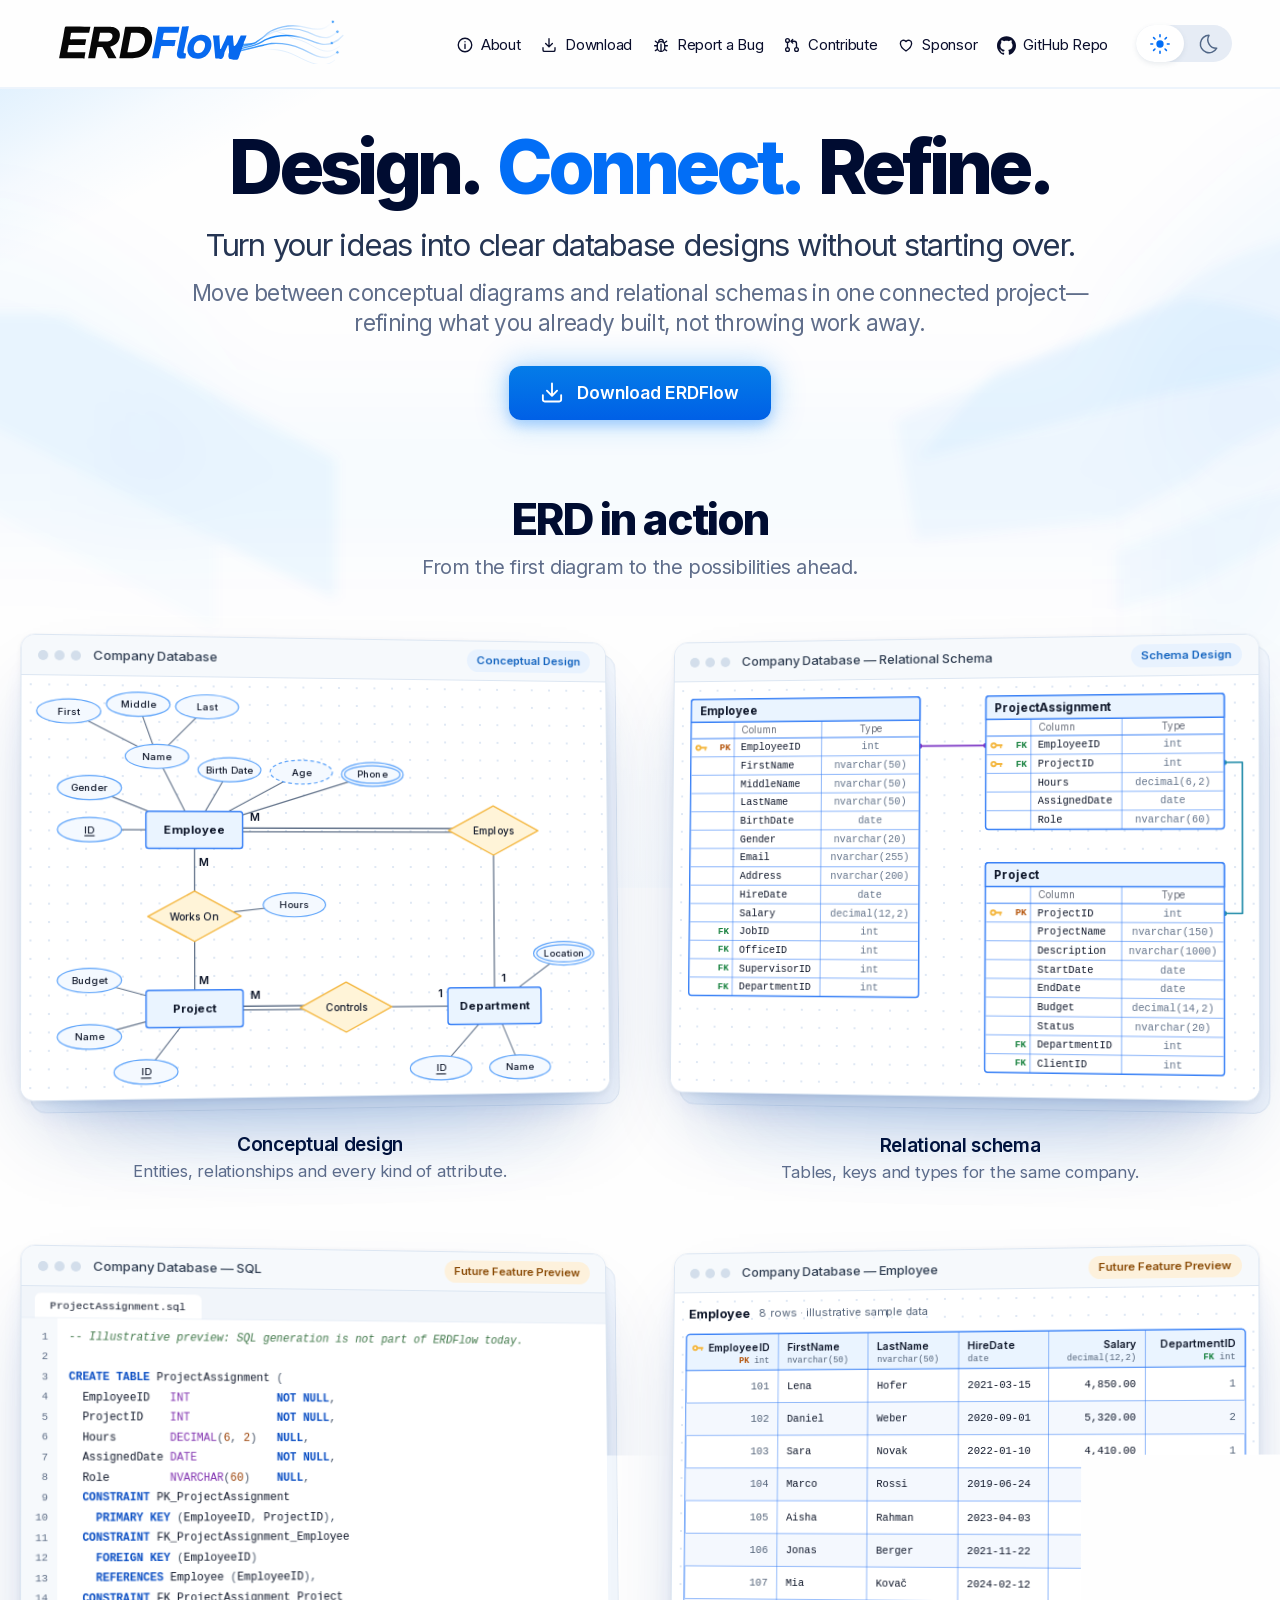
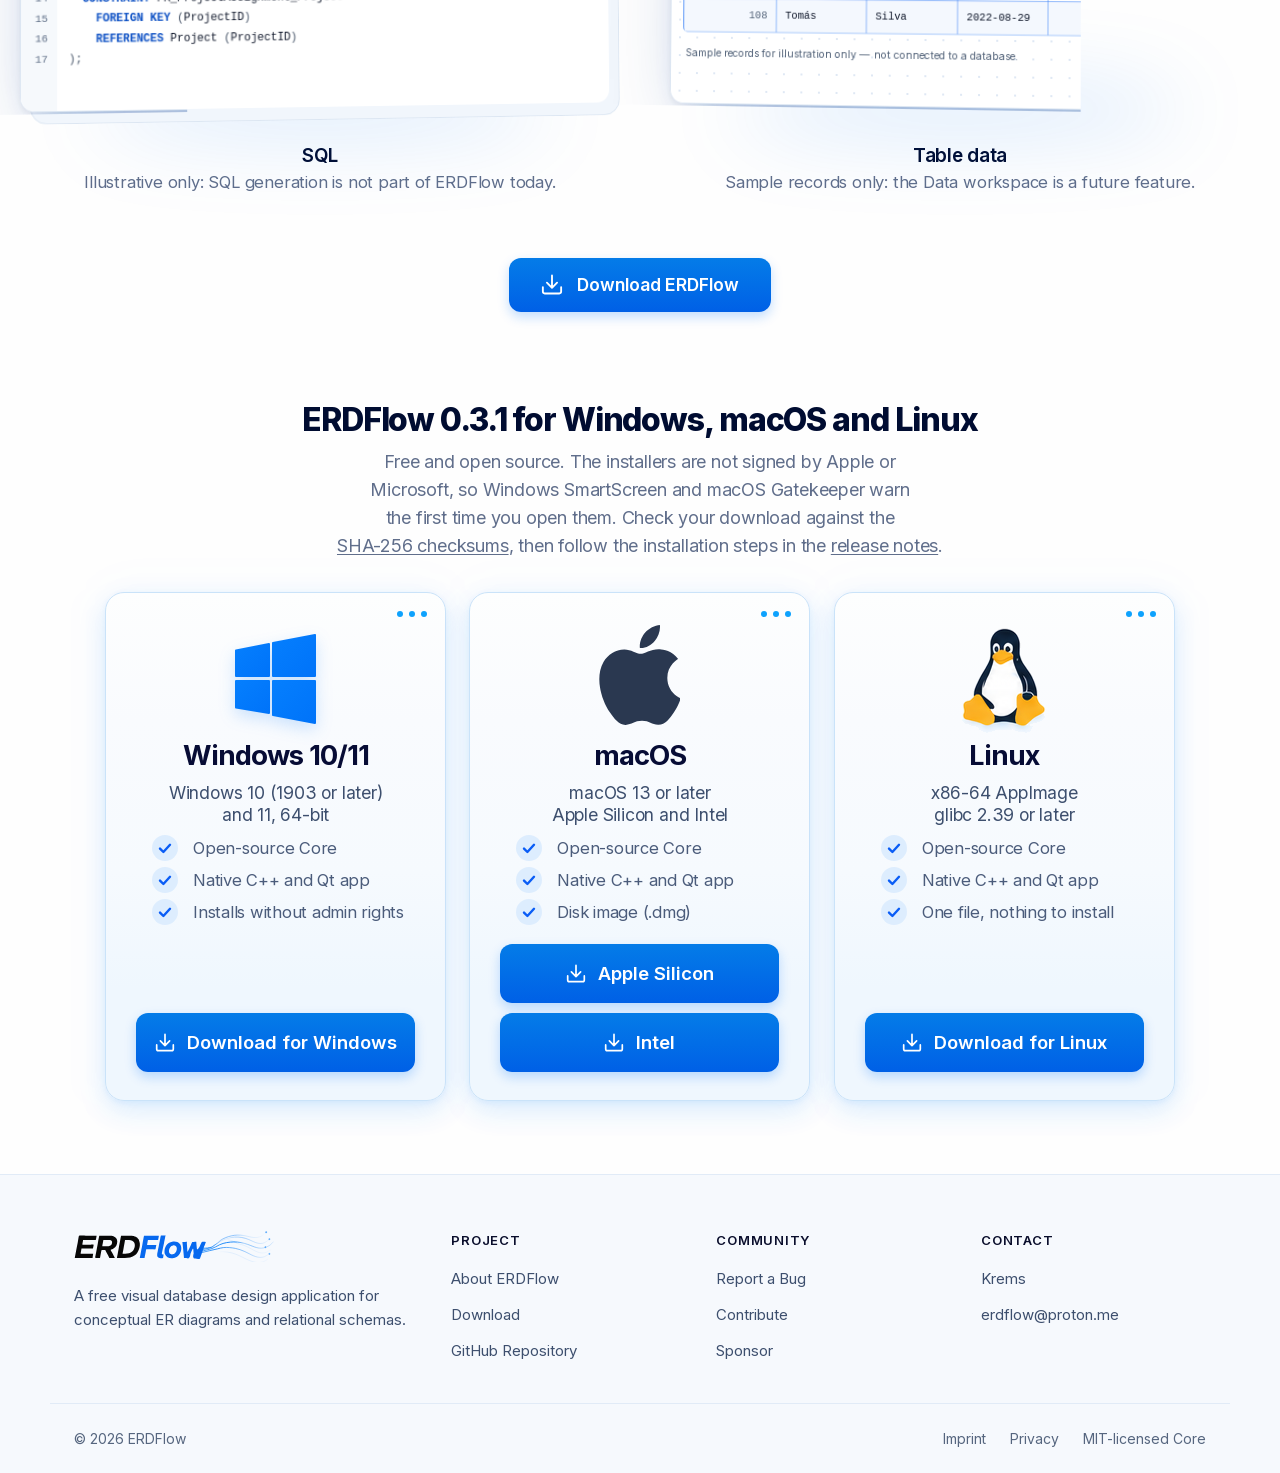
==== commit 013c9eb1: "Publish erdflow-website 9f968f442d61" ====
--- a/index.html
+++ b/index.html
@@ -1 +1 @@
-<!DOCTYPE html><html lang="en" data-theme="light" class="LINzvG_variable h-full antialiased"><head><meta charSet="utf-8"/><meta name="viewport" content="width=device-width, initial-scale=1"/><link rel="preload" href="/_next/static/media/83afe278b6a6bb3c-s.p.2bn3s6zvc0dyp.woff2" as="font" crossorigin="" type="font/woff2"/><link rel="preload" as="image" href="/brand/erdflow-logo-light.svg"/><link rel="preload" as="image" href="/brand/erdflow-logo-dark.svg"/><link rel="stylesheet" href="/_next/static/chunks/0v9y63jxgz7ti.css" data-precedence="next"/><link rel="preload" as="script" fetchPriority="low" href="/_next/static/chunks/1kexj4s7oxhs2.js"/><script src="/_next/static/chunks/1qgsra9n_8u9w.js" async=""></script><script src="/_next/static/chunks/025e_g9ksha1v.js" async=""></script><script src="/_next/static/chunks/2yz5hczpl6qhr.js" async=""></script><script src="/_next/static/chunks/turbopack-3-ry682tkyiqk.js" async=""></script><script src="/_next/static/chunks/0umf92h1sb77c.js" async=""></script><script src="/_next/static/chunks/15pqqz5ux6dor.js" async=""></script><script src="/_next/static/chunks/27kii70h_k_fs.js" async=""></script><link rel="preload" href="https://static.cloudflareinsights.com/beacon.min.js" as="script"/><title>ERDFlow — Visual Database Design</title><meta name="description" content="ERDFlow is a visual database design project for building conceptual diagrams and relational schemas. Explore the project and follow its development toward the first desktop release."/><meta name="application-name" content="ERDFlow"/><link rel="canonical" href="https://erdflow.app"/><meta property="og:title" content="ERDFlow — Visual Database Design"/><meta property="og:description" content="ERDFlow is a visual database design project for building conceptual diagrams and relational schemas. Explore the project and follow its development toward the first desktop release."/><meta property="og:url" content="https://erdflow.app"/><meta property="og:site_name" content="ERDFlow"/><meta property="og:locale" content="en_US"/><meta property="og:image" content="https://erdflow.app/opengraph-image.png?opengraph-image.140eve2hhe74n.png"/><meta property="og:image:type" content="image/png"/><meta property="og:image:width" content="1200"/><meta property="og:image:height" content="630"/><meta property="og:image:alt" content="ERDFlow — Visual Database Design"/><meta property="og:type" content="website"/><meta name="twitter:card" content="summary_large_image"/><meta name="twitter:title" content="ERDFlow — Visual Database Design"/><meta name="twitter:description" content="ERDFlow is a visual database design project for building conceptual diagrams and relational schemas. Explore the project and follow its development toward the first desktop release."/><meta name="twitter:image" content="https://erdflow.app/twitter-image.png?twitter-image.140eve2hhe74n.png"/><meta name="twitter:image:alt" content="ERDFlow — Visual Database Design"/><meta name="twitter:image:type" content="image/png"/><meta name="twitter:image:width" content="1200"/><meta name="twitter:image:height" content="630"/><link rel="icon" href="/favicon.ico?favicon.243hpi4hwtowo.ico" sizes="48x48" type="image/x-icon"/><link rel="icon" href="/icon.svg?icon.0zv8mpn6z60lw.svg" sizes="any" type="image/svg+xml"/><meta name="next-size-adjust" content=""/><script>(function(){var t=null;try{t=localStorage.getItem("erdflow-theme")}catch(e){}if(t!=="light"&&t!=="dark")t=window.matchMedia&&matchMedia("(prefers-color-scheme: dark)").matches?"dark":"light";document.documentElement.setAttribute("data-theme",t)})()</script><script src="/_next/static/chunks/0cz1d0mv5g_q7.js" noModule=""></script></head><body class="min-h-full flex flex-col"><div hidden=""><!--$--><!--/$--></div><header class="flex min-h-[89px] items-center border-b-2 border-(--header-rule) bg-(--header-bg) pr-12 pl-[59px] max-[1239px]:flex-wrap max-[1239px]:gap-y-4 max-[1239px]:py-4 max-[1100px]:px-6 max-[760px]:gap-y-5 max-[760px]:py-5"><a class="-mt-[3px] flex min-w-0 flex-[0_0_286px] min-[1100px]:-ml-px max-[1100px]:basis-[210px] max-[760px]:flex-1" aria-label="ERDFlow home" href="/"><img alt="" width="286" height="44" decoding="async" data-nimg="1" class="h-auto w-full max-w-[286px] dark:hidden" style="color:transparent" src="/brand/erdflow-logo-light.svg"/><img alt="" width="286" height="44" decoding="async" data-nimg="1" class="hidden h-auto w-full max-w-[286px] dark:block" style="color:transparent" src="/brand/erdflow-logo-dark.svg"/></a><nav class="ml-auto flex items-center gap-[30px] pt-[3px] text-base leading-6 tracking-[-0.3px] text-(--nav-text) max-[1359px]:gap-5 max-[1359px]:text-[15px] max-[1239px]:order-3 max-[1239px]:ml-0 max-[1239px]:w-full max-[1239px]:flex-wrap max-[1239px]:justify-center max-[1239px]:gap-x-7 max-[1239px]:gap-y-3 max-[1239px]:pt-0 max-[1239px]:text-base max-[800px]:grid max-[800px]:grid-cols-[repeat(3,auto)] max-[800px]:gap-x-8 max-[640px]:gap-x-5 max-[640px]:text-[14.5px] max-[380px]:grid-cols-[repeat(2,auto)] max-[380px]:gap-x-10" aria-label="Main navigation"><a class="inline-flex items-center gap-[7px] whitespace-nowrap hover:text-(--headline-accent) max-[800px]:justify-self-start" href="/about"><svg width="18" height="18" viewBox="0 0 24 24" fill="none" stroke="currentColor" stroke-width="1.8" stroke-linecap="round" stroke-linejoin="round" aria-hidden="true" focusable="false" class="shrink-0"><circle cx="12" cy="12" r="9"></circle><path d="M12 11v5.5M12 7.6v.1"></path></svg>About</a><a class="inline-flex items-center gap-[7px] whitespace-nowrap hover:text-(--headline-accent) max-[800px]:justify-self-start" href="/#downloads"><svg width="18" height="18" viewBox="0 0 24 24" fill="none" stroke="currentColor" stroke-width="1.8" stroke-linecap="round" stroke-linejoin="round" aria-hidden="true" focusable="false" class="shrink-0"><path d="M12 3.5v11m-4.5-4.5 4.5 4.5 4.5-4.5M4 15.5v3a2 2 0 0 0 2 2h12a2 2 0 0 0 2-2v-3"></path></svg>Download</a><a href="https://github.com/Zain-Orwa/erdflow/issues/new" class="inline-flex items-center gap-[7px] whitespace-nowrap hover:text-(--headline-accent) max-[800px]:justify-self-start"><svg width="18" height="18" viewBox="0 0 24 24" fill="none" stroke="currentColor" stroke-width="1.8" stroke-linecap="round" stroke-linejoin="round" aria-hidden="true" focusable="false" class="shrink-0"><path d="M9 7.5a3 3 0 0 1 6 0"></path><rect x="7" y="7.5" width="10" height="13" rx="5"></rect><path d="M12 11v9.5M3.5 13H7m10 0h3.5M4.5 19.5 7.4 17.6M19.5 19.5l-2.9-1.9M4.5 7l2.8 2M19.5 7l-2.8 2"></path></svg>Report a Bug</a><a href="https://github.com/Zain-Orwa/erdflow/blob/main/docs/DEVELOPMENT.md" class="inline-flex items-center gap-[7px] whitespace-nowrap hover:text-(--headline-accent) max-[800px]:justify-self-start"><svg width="18" height="18" viewBox="0 0 24 24" fill="none" stroke="currentColor" stroke-width="1.8" stroke-linecap="round" stroke-linejoin="round" aria-hidden="true" focusable="false" class="shrink-0"><circle cx="6" cy="6" r="2.5"></circle><circle cx="6" cy="18" r="2.5"></circle><circle cx="18" cy="18" r="2.5"></circle><path d="M6 8.5v7M18 15.5V10a3 3 0 0 0-3-3h-4.5m2.5-2.5L10.5 7 13 9.5"></path></svg>Contribute</a><a class="inline-flex items-center gap-[7px] whitespace-nowrap hover:text-(--headline-accent) max-[800px]:justify-self-start" href="/about#sponsor"><svg width="18" height="18" viewBox="0 0 24 24" fill="none" stroke="currentColor" stroke-width="1.8" stroke-linecap="round" stroke-linejoin="round" aria-hidden="true" focusable="false" class="shrink-0"><path d="M12 20s-7.5-4.6-7.5-10.2A4.1 4.1 0 0 1 12 7.5a4.1 4.1 0 0 1 7.5 2.3C19.5 15.4 12 20 12 20Z"></path></svg>Sponsor</a><a href="https://github.com/Zain-Orwa/erdflow" class="inline-flex items-center gap-[7px] whitespace-nowrap hover:text-(--headline-accent) max-[800px]:justify-self-start"><svg width="19" height="19" viewBox="0 0 24 24" fill="currentColor" aria-hidden="true" focusable="false" class="shrink-0"><path d="M12 .297c-6.63 0-12 5.373-12 12 0 5.303 3.438 9.8 8.205 11.385.6.113.82-.258.82-.577 0-.285-.01-1.04-.015-2.04-3.338.724-4.042-1.61-4.042-1.61C4.422 18.07 3.633 17.7 3.633 17.7c-1.087-.744.084-.729.084-.729 1.205.084 1.838 1.236 1.838 1.236 1.07 1.835 2.809 1.305 3.495.998.108-.776.417-1.305.76-1.605-2.665-.3-5.466-1.332-5.466-5.93 0-1.31.465-2.38 1.235-3.22-.135-.303-.54-1.523.105-3.176 0 0 1.005-.322 3.3 1.23.96-.267 1.98-.399 3-.405 1.02.006 2.04.138 3 .405 2.28-1.552 3.285-1.23 3.285-1.23.645 1.653.24 2.873.12 3.176.765.84 1.23 1.91 1.23 3.22 0 4.61-2.805 5.625-5.475 5.92.42.36.81 1.096.81 2.22 0 1.606-.015 2.896-.015 3.286 0 .315.21.69.825.57C20.565 22.092 24 17.592 24 12.297c0-6.627-5.373-12-12-12"></path></svg>GitHub Repo</a></nav><div class="ml-10 flex h-[37px] flex-[0_0_96px] rounded-[19px] bg-(--toggle-track) max-[1359px]:ml-7 max-[1239px]:ml-auto" role="group" aria-label="Color theme"><button type="button" class="grid h-[37px] w-12 cursor-pointer place-items-center rounded-[19px] border border-transparent p-0 border-(--toggle-selected-border) bg-(--toggle-selected-bg) text-(--toggle-selected-icon) shadow-(--toggle-selected-shadow) dark:border-transparent dark:bg-transparent dark:text-(--toggle-icon) dark:shadow-none" aria-label="Light mode"><svg width="22" height="22" viewBox="0 0 24 24" aria-hidden="true" focusable="false"><circle cx="12" cy="12" r="4" fill="currentColor"></circle><path d="M12 2v2m0 16v2M2 12h2m16 0h2M5 5l1.5 1.5m11 11L19 19M5 19l1.5-1.5m11-11L19 5" stroke="currentColor" stroke-width="1.7" stroke-linecap="round"></path></svg></button><button type="button" class="grid h-[37px] w-12 cursor-pointer place-items-center rounded-[19px] border border-transparent p-0 text-(--toggle-icon) dark:border-(--toggle-selected-border) dark:bg-(--toggle-selected-bg) dark:text-(--toggle-selected-icon) dark:shadow-(--toggle-selected-shadow)" aria-label="Dark mode"><svg width="22" height="22" viewBox="0 0 24 24" fill="none" aria-hidden="true" focusable="false"><path d="M13.1 2.5a9.5 9.5 0 1 0 8.4 14.1A9.4 9.4 0 0 1 13.1 2.5Z" stroke="currentColor" stroke-width="1.6" stroke-linejoin="round"></path></svg></button></div></header><main class="relative isolate flex-1 bg-background [--hero-gap:clamp(12px,11.36svh_-_69.2px,43px)] [--hero-top:clamp(8px,10.45svh_-_66.3px,37px)]"><div class="pointer-events-none absolute inset-x-0 top-0 -z-10 h-[899px] overflow-hidden opacity-(--wave-strength)" aria-hidden="true"><svg class="absolute top-0 left-1/2 -translate-x-1/2" width="2248" height="899" viewBox="-400 89 2248 899" focusable="false"><defs><filter id="wave-edge" filterUnits="userSpaceOnUse" x="-400" y="0" width="2248" height="1100"><feGaussianBlur stdDeviation="6"></feGaussianBlur></filter><filter id="wave-wash" filterUnits="userSpaceOnUse" x="-400" y="0" width="2248" height="1100"><feGaussianBlur stdDeviation="45"></feGaussianBlur></filter><linearGradient id="corner-wash" gradientUnits="userSpaceOnUse" x1="0" y1="89" x2="95" y2="265"><stop offset="0" style="stop-color:var(--wave)" stop-opacity="0.12"></stop><stop offset="0.15" style="stop-color:var(--wave)" stop-opacity="0.118"></stop><stop offset="0.45" style="stop-color:var(--wave)" stop-opacity="0.071"></stop><stop offset="0.65" style="stop-color:var(--wave)" stop-opacity="0.035"></stop><stop offset="0.875" style="stop-color:var(--wave)" stop-opacity="0.012"></stop><stop offset="1" style="stop-color:var(--wave)" stop-opacity="0"></stop></linearGradient><radialGradient id="bottom-tint" gradientUnits="userSpaceOnUse" cx="724" cy="1000" r="650" gradientTransform="translate(0 680) scale(1 0.32)"><stop offset="0" style="stop-color:var(--wave)" stop-opacity="0.016"></stop><stop offset="1" style="stop-color:var(--wave)" stop-opacity="0"></stop></radialGradient></defs><rect x="-400" y="89" width="1000" height="400" fill="url(#corner-wash)"></rect><g style="transform:translateY(calc(var(--hero-top) + var(--hero-gap) - 161px))"><rect x="-400" y="700" width="2248" height="288" fill="url(#bottom-tint)"></rect><g style="fill:var(--wave)" filter="url(#wave-wash)"><path d="M1700 150V640L1300 560 1180 470 1230 380 1360 260Z" fill-opacity="0.038"></path><path d="M1250 600H1700V820H1250Z" fill-opacity="0.015"></path><path d="M1250 480H1400L1350 760H1250Z" fill-opacity="0.03"></path><path d="M-400 300 120 330 260 420 300 520 200 640-400 640Z" fill-opacity="0.03"></path><path class="max-[1059px]:hidden" d="M200 500H1250V650H200Z" fill-opacity="0.03"></path></g><g style="fill:var(--wave)" filter="url(#wave-edge)"><path d="M1700 300 1448 322C1380 333 1300 358 1260 392 1220 420 1160 440 1100 470L980 520 1000 640 1200 620 1280 576C1312 544 1376 512 1448 505L1700 495Z" fill-opacity="0.04"></path><path d="M1270 398C1320 402 1380 418 1410 440 1390 470 1320 482 1260 492L1150 520 1000 560 1080 470C1150 450 1210 420 1270 398Z" fill-opacity="0.05"></path><path d="M1700 575 1448 578C1380 585 1320 600 1270 625L1200 650 1200 710 1270 690C1320 664 1352 648 1400 616L1448 606 1700 596Z" fill-opacity="0.03"></path><path d="M-400 412 30 414C90 414 130 412 150 416 176 432 208 448 240 464L300 495 420 560 420 700 300 640 176 576 144 560 80 528 32 496 0 476-400 470Z" fill-opacity="0.055"></path><path d="M-400 470 0 476 32 496 80 528 144 560 176 576 300 640 300 730 160 656 96 624 48 592 0 572-400 565Z" fill-opacity="0.02"></path></g></g></svg></div><section class="px-6 pt-[var(--hero-top)] pb-[var(--hero-gap)] text-center max-[760px]:px-5" aria-labelledby="hero-title"><h1 id="hero-title" class="text-[clamp(48px,5.87vw,85px)] leading-[100px] font-[800] tracking-[-0.0627em] [word-spacing:0.068em] text-(--headline) max-[1100px]:leading-[1.15] max-[760px]:text-[clamp(40px,8vw,58px)]"><span class="inline-block">Design.</span> <span class="inline-block text-(--headline-accent)">Connect.</span> <span class="inline-block">Refine.</span></h1><p class="mx-auto mt-[8px] text-[31px] leading-10 tracking-[-1.25px] text-(--subtitle) max-[1100px]:mt-5 max-[1100px]:text-[28px] max-[1100px]:leading-9 max-[760px]:text-2xl max-[760px]:leading-8 max-[760px]:tracking-[-0.5px]">Turn your ideas into clear database designs without starting over.</p><p class="mx-auto mt-[13px] max-w-[1000px] text-[22.5px] leading-[30px] tracking-[-0.58px] text-(--description) max-[1100px]:max-w-[850px] max-[1100px]:text-[21px] max-[760px]:text-[18px] max-[760px]:leading-[27px] max-[760px]:tracking-normal">Move between conceptual diagrams and relational schemas in one connected <span class="whitespace-nowrap">project—</span><br class="max-[1100px]:hidden"/>refining what you already built, not throwing work away.</p><div class="mt-7 flex justify-center max-[760px]:mt-6"><a href="#downloads" class="inline-flex h-[54px] items-center justify-center gap-[14px] rounded-[12px] bg-(image:--button-bg) px-8 text-[17.5px] font-semibold text-white shadow-(--cta-glow)"><svg width="22" height="22" viewBox="0 0 26 26" fill="none" aria-hidden="true" focusable="false"><path d="M13 1.8v14.5m-6-6 6 6 6-6M2.2 15.5v5.3a2.2 2.2 0 0 0 2.2 2.2h17.2a2.2 2.2 0 0 0 2.2-2.2v-5.3" stroke="currentColor" stroke-width="2.2" stroke-linecap="round" stroke-linejoin="round"></path></svg>Download ERDFlow</a></div></section><section aria-labelledby="erd-in-action-title" class="px-6 pt-10 pb-[88px] max-[760px]:px-4 max-[760px]:pt-8 max-[760px]:pb-16"><h2 id="erd-in-action-title" class="text-center text-[44px] leading-[52px] font-[800] tracking-[-0.045em] text-(--headline) max-[760px]:text-[34px] max-[760px]:leading-[42px]">ERD in action</h2><p class="mx-auto mt-2 text-center text-[20px] leading-7 tracking-[-0.4px] text-balance text-(--description) max-[760px]:text-[17px] max-[760px]:leading-6">From the first diagram to the possibilities ahead.</p><div class="mx-auto mt-14 grid max-w-[1328px] grid-cols-1 justify-items-center gap-x-12 gap-y-16 min-[1200px]:grid-cols-2 max-[760px]:mt-10"><figure class="m-0 flex w-full max-w-[640px] flex-col"><div class="relative [perspective:1800px]"><div aria-hidden="true" class="absolute inset-x-[12%] -bottom-7 h-12 rounded-[50%] bg-(--showcase-floor) blur-2xl"></div><div class="relative [transform-style:preserve-3d] min-[1200px]:[transform:rotateY(7deg)_rotateX(2deg)]"><div aria-hidden="true" class="absolute inset-0 translate-x-[10px] translate-y-[12px] rounded-[16px] border border-(--showcase-border) bg-(--showcase-sheet)"></div><div class="relative overflow-hidden rounded-[14px] border border-(--showcase-border) bg-(--showcase-canvas) shadow-(--showcase-shadow)"><div class="flex h-10 items-center gap-3 border-b border-(--showcase-border) bg-(--showcase-bar) px-4"><span class="flex gap-[6px]" aria-hidden="true"><span class="size-[10px] rounded-full bg-(--showcase-dot)"></span><span class="size-[10px] rounded-full bg-(--showcase-dot)"></span><span class="size-[10px] rounded-full bg-(--showcase-dot)"></span></span><span class="min-w-0 flex-1 truncate text-[13px] font-medium text-(--showcase-title)">Company Database</span><span class="shrink-0 rounded-full px-[10px] py-[3px] text-[11.5px] font-semibold bg-(--showcase-chip) text-(--showcase-chip-text)">Conceptual Design</span></div><div class="overflow-hidden bg-(--showcase-canvas) bg-[radial-gradient(var(--showcase-grid)_1px,transparent_1.2px)] bg-size-[18px_18px] max-[560px]:[mask-image:linear-gradient(90deg,transparent,#000_9%,#000_91%,transparent)]"><div class="relative left-1/2 w-full min-w-[500px] -translate-x-1/2"><svg viewBox="0 0 640 452" role="img" aria-labelledby="conceptual-example-title conceptual-example-desc" class="block h-auto w-full"><title id="conceptual-example-title">Conceptual ER diagram of a company</title><desc id="conceptual-example-desc">Employee works on Project, many to many, recording the hours worked. Department employs every employee and controls every project, one department to many of each. Employee has a key ID, a composite Name made of First, Middle and Last, Gender, Birth Date, an Age derived from it and any number of Phone numbers. Project has a key ID, a Name and a Budget. Department has a key ID, a Name and any number of Locations.</desc><g fill="none" stroke-width="1.2" class="stroke-(--erd-connector)"><line x1="72" y1="165" x2="184" y2="165"></line><line x1="144" y1="86" x2="184" y2="165"></line><line x1="50" y1="38" x2="144" y2="86"></line><line x1="124" y1="30" x2="144" y2="86"></line><line x1="198" y1="32" x2="144" y2="86"></line><line x1="72" y1="120" x2="184" y2="165"></line><line x1="222" y1="100" x2="184" y2="165"></line><line x1="300" y1="102" x2="184" y2="165"></line><line x1="378" y1="104" x2="184" y2="165"></line><line x1="292" y1="246" x2="184" y2="258"></line><line x1="132" y1="424" x2="184" y2="357"></line><line x1="72" y1="386" x2="184" y2="357"></line><line x1="72" y1="326" x2="184" y2="357"></line><line x1="452" y1="424" x2="512" y2="357"></line><line x1="540" y1="424" x2="512" y2="357"></line><line x1="590" y1="300" x2="512" y2="357"></line></g><g fill="none" stroke-width="1.4" class="stroke-(--erd-connector)"><line x1="184" y1="258" x2="184" y2="165"></line><line x1="184" y1="258" x2="184" y2="357"></line><line x1="348" y1="355" x2="184" y2="355"></line><line x1="348" y1="359" x2="184" y2="359"></line><line x1="348" y1="357" x2="512" y2="357"></line><line x1="512" y1="163" x2="184" y2="163"></line><line x1="512" y1="167" x2="184" y2="167"></line><line x1="512" y1="165" x2="512" y2="357"></line></g><g class="fill-(--erd-text) text-[12px] font-semibold"><text x="194" y="200" text-anchor="middle" dominant-baseline="central" class="">M</text><text x="194" y="326" text-anchor="middle" dominant-baseline="central" class="">M</text><text x="250" y="343" text-anchor="middle" dominant-baseline="central" class="">M</text><text x="452" y="343" text-anchor="middle" dominant-baseline="central" class="">1</text><text x="250" y="151" text-anchor="middle" dominant-baseline="central" class="">M</text><text x="522" y="326" text-anchor="middle" dominant-baseline="central" class="">1</text></g><g stroke-width="1.3" class="fill-(--erd-attribute-fill) stroke-(--erd-attribute-line)"><ellipse cx="72" cy="165" rx="34" ry="13"></ellipse><text x="72" y="165" text-anchor="middle" dominant-baseline="central" class="fill-(--erd-text) stroke-none text-[10.5px] font-medium underline">ID</text></g><g stroke-width="1.3" class="fill-(--erd-attribute-fill) stroke-(--erd-attribute-line)"><ellipse cx="144" cy="86" rx="34" ry="13"></ellipse><text x="144" y="86" text-anchor="middle" dominant-baseline="central" class="fill-(--erd-text) stroke-none text-[10.5px] font-medium ">Name</text></g><g stroke-width="1.3" class="fill-(--erd-attribute-fill) stroke-(--erd-attribute-line)"><ellipse cx="50" cy="38" rx="34" ry="13"></ellipse><text x="50" y="38" text-anchor="middle" dominant-baseline="central" class="fill-(--erd-text) stroke-none text-[10.5px] font-medium ">First</text></g><g stroke-width="1.3" class="fill-(--erd-attribute-fill) stroke-(--erd-attribute-line)"><ellipse cx="124" cy="30" rx="34" ry="13"></ellipse><text x="124" y="30" text-anchor="middle" dominant-baseline="central" class="fill-(--erd-text) stroke-none text-[10.5px] font-medium ">Middle</text></g><g stroke-width="1.3" class="fill-(--erd-attribute-fill) stroke-(--erd-attribute-line)"><ellipse cx="198" cy="32" rx="34" ry="13"></ellipse><text x="198" y="32" text-anchor="middle" dominant-baseline="central" class="fill-(--erd-text) stroke-none text-[10.5px] font-medium ">Last</text></g><g stroke-width="1.3" class="fill-(--erd-attribute-fill) stroke-(--erd-attribute-line)"><ellipse cx="72" cy="120" rx="34" ry="13"></ellipse><text x="72" y="120" text-anchor="middle" dominant-baseline="central" class="fill-(--erd-text) stroke-none text-[10.5px] font-medium ">Gender</text></g><g stroke-width="1.3" class="fill-(--erd-attribute-fill) stroke-(--erd-attribute-line)"><ellipse cx="222" cy="100" rx="34" ry="13"></ellipse><text x="222" y="100" text-anchor="middle" dominant-baseline="central" class="fill-(--erd-text) stroke-none text-[10.5px] font-medium ">Birth Date</text></g><g stroke-width="1.3" class="fill-(--erd-attribute-fill) stroke-(--erd-attribute-line)"><ellipse cx="300" cy="102" rx="34" ry="13" stroke-dasharray="4 3"></ellipse><text x="300" y="102" text-anchor="middle" dominant-baseline="central" class="fill-(--erd-text) stroke-none text-[10.5px] font-medium ">Age</text></g><g stroke-width="1.3" class="fill-(--erd-attribute-fill) stroke-(--erd-attribute-line)"><ellipse cx="378" cy="104" rx="34" ry="13"></ellipse><ellipse cx="378" cy="104" rx="30.5" ry="9.5" fill="none"></ellipse><text x="378" y="104" text-anchor="middle" dominant-baseline="central" class="fill-(--erd-text) stroke-none text-[10.5px] font-medium ">Phone</text></g><g stroke-width="1.3" class="fill-(--erd-attribute-fill) stroke-(--erd-attribute-line)"><ellipse cx="292" cy="246" rx="34" ry="13"></ellipse><text x="292" y="246" text-anchor="middle" dominant-baseline="central" class="fill-(--erd-text) stroke-none text-[10.5px] font-medium ">Hours</text></g><g stroke-width="1.3" class="fill-(--erd-attribute-fill) stroke-(--erd-attribute-line)"><ellipse cx="132" cy="424" rx="34" ry="13"></ellipse><text x="132" y="424" text-anchor="middle" dominant-baseline="central" class="fill-(--erd-text) stroke-none text-[10.5px] font-medium underline">ID</text></g><g stroke-width="1.3" class="fill-(--erd-attribute-fill) stroke-(--erd-attribute-line)"><ellipse cx="72" cy="386" rx="34" ry="13"></ellipse><text x="72" y="386" text-anchor="middle" dominant-baseline="central" class="fill-(--erd-text) stroke-none text-[10.5px] font-medium ">Name</text></g><g stroke-width="1.3" class="fill-(--erd-attribute-fill) stroke-(--erd-attribute-line)"><ellipse cx="72" cy="326" rx="34" ry="13"></ellipse><text x="72" y="326" text-anchor="middle" dominant-baseline="central" class="fill-(--erd-text) stroke-none text-[10.5px] font-medium ">Budget</text></g><g stroke-width="1.3" class="fill-(--erd-attribute-fill) stroke-(--erd-attribute-line)"><ellipse cx="452" cy="424" rx="34" ry="13"></ellipse><text x="452" y="424" text-anchor="middle" dominant-baseline="central" class="fill-(--erd-text) stroke-none text-[10.5px] font-medium underline">ID</text></g><g stroke-width="1.3" class="fill-(--erd-attribute-fill) stroke-(--erd-attribute-line)"><ellipse cx="540" cy="424" rx="34" ry="13"></ellipse><text x="540" y="424" text-anchor="middle" dominant-baseline="central" class="fill-(--erd-text) stroke-none text-[10.5px] font-medium ">Name</text></g><g stroke-width="1.3" class="fill-(--erd-attribute-fill) stroke-(--erd-attribute-line)"><ellipse cx="590" cy="300" rx="34" ry="13"></ellipse><ellipse cx="590" cy="300" rx="30.5" ry="9.5" fill="none"></ellipse><text x="590" y="300" text-anchor="middle" dominant-baseline="central" class="fill-(--erd-text) stroke-none text-[10.5px] font-medium ">Location</text></g><g stroke-width="1.5" class="fill-(--erd-relationship-fill) stroke-(--erd-relationship-line)"><path d="M184 231L234 258L184 285L134 258Z" stroke-linejoin="round"></path><text x="184" y="258" text-anchor="middle" dominant-baseline="central" class="fill-(--erd-text) stroke-none text-[11px] font-medium">Works On</text></g><g stroke-width="1.5" class="fill-(--erd-relationship-fill) stroke-(--erd-relationship-line)"><path d="M348 330L398 357L348 384L298 357Z" stroke-linejoin="round"></path><text x="348" y="357" text-anchor="middle" dominant-baseline="central" class="fill-(--erd-text) stroke-none text-[11px] font-medium">Controls</text></g><g stroke-width="1.5" class="fill-(--erd-relationship-fill) stroke-(--erd-relationship-line)"><path d="M512 138L562 165L512 192L462 165Z" stroke-linejoin="round"></path><text x="512" y="165" text-anchor="middle" dominant-baseline="central" class="fill-(--erd-text) stroke-none text-[11px] font-medium">Employs</text></g><g stroke-width="1.6" class="fill-(--erd-entity-fill) stroke-(--erd-entity-line)"><rect x="132" y="145" width="104" height="40" rx="3"></rect><text x="184" y="165" text-anchor="middle" dominant-baseline="central" class="fill-(--erd-text) stroke-none text-[12.5px] font-bold">Employee</text></g><g stroke-width="1.6" class="fill-(--erd-entity-fill) stroke-(--erd-entity-line)"><rect x="132" y="337" width="104" height="40" rx="3"></rect><text x="184" y="357" text-anchor="middle" dominant-baseline="central" class="fill-(--erd-text) stroke-none text-[12.5px] font-bold">Project</text></g><g stroke-width="1.6" class="fill-(--erd-entity-fill) stroke-(--erd-entity-line)"><rect x="460" y="337" width="104" height="40" rx="3"></rect><text x="512" y="357" text-anchor="middle" dominant-baseline="central" class="fill-(--erd-text) stroke-none text-[12.5px] font-bold">Department</text></g></svg></div></div></div></div></div><figcaption class="mt-9 text-center"><span class="block text-[19px] leading-7 font-semibold tracking-[-0.3px] text-(--headline)">Conceptual design</span><span class="block text-[16.5px] leading-6 tracking-[-0.2px] text-(--description)">Entities, relationships and every kind of attribute.</span></figcaption></figure><figure class="m-0 flex w-full max-w-[640px] flex-col"><div class="relative [perspective:1800px]"><div aria-hidden="true" class="absolute inset-x-[12%] -bottom-7 h-12 rounded-[50%] bg-(--showcase-floor) blur-2xl"></div><div class="relative [transform-style:preserve-3d] min-[1200px]:[transform:rotateY(-7deg)_rotateX(2deg)]"><div aria-hidden="true" class="absolute inset-0 translate-x-[10px] translate-y-[12px] rounded-[16px] border border-(--showcase-border) bg-(--showcase-sheet)"></div><div class="relative overflow-hidden rounded-[14px] border border-(--showcase-border) bg-(--showcase-canvas) shadow-(--showcase-shadow)"><div class="flex h-10 items-center gap-3 border-b border-(--showcase-border) bg-(--showcase-bar) px-4"><span class="flex gap-[6px]" aria-hidden="true"><span class="size-[10px] rounded-full bg-(--showcase-dot)"></span><span class="size-[10px] rounded-full bg-(--showcase-dot)"></span><span class="size-[10px] rounded-full bg-(--showcase-dot)"></span></span><span class="min-w-0 flex-1 truncate text-[13px] font-medium text-(--showcase-title)">Company Database — Relational Schema</span><span class="shrink-0 rounded-full px-[10px] py-[3px] text-[11.5px] font-semibold bg-(--showcase-chip) text-(--showcase-chip-text)">Schema Design</span></div><div class="overflow-hidden bg-(--showcase-canvas) bg-[radial-gradient(var(--showcase-grid)_1px,transparent_1.2px)] bg-size-[18px_18px] max-[560px]:[mask-image:linear-gradient(90deg,#000_82%,transparent)]"><div class="w-full min-w-[500px]"><svg viewBox="0 0 600 424" role="img" aria-labelledby="schema-example-title schema-example-desc" class="block h-auto w-full"><title id="schema-example-title">Relational schema of a company</title><desc id="schema-example-desc">Three tables. Employee has the primary key EmployeeID, name, contact and employment columns, and foreign keys to its job, office, supervisor and department. ProjectAssignment joins employees to projects: its primary key is EmployeeID and ProjectID together, each a foreign key, with Hours, AssignedDate and Role. Project has the primary key ProjectID, its name, dates, budget and status, and foreign keys to its department and client.</desc><g class="fill-(--erd-link-a) stroke-(--erd-link-a)"><polyline points="326,68.5 292,68.5 292,68.5 258,68.5" fill="none" stroke-width="1.6" stroke-linejoin="round"></polyline><circle cx="326" cy="68.5" r="2.6" class="stroke-none"></circle><circle cx="258" cy="68.5" r="2.6" class="stroke-none"></circle></g><g class="fill-(--erd-link-b) stroke-(--erd-link-b)"><polyline points="566,87.5 584,87.5 584,238.5 566,238.5" fill="none" stroke-width="1.6" stroke-linejoin="round"></polyline><circle cx="566" cy="87.5" r="2.6" class="stroke-none"></circle><circle cx="566" cy="238.5" r="2.6" class="stroke-none"></circle></g><g><rect x="18" y="18" width="240" height="307" rx="3" stroke-width="1.5" class="fill-(--erd-table-base) stroke-(--erd-entity-line)"></rect><path d="M18 42V21a3 3 0 0 1 3 -3H255a3 3 0 0 1 3 3V42Z" stroke-width="1.5" class="fill-(--erd-entity-fill) stroke-(--erd-entity-line)"></path><text x="27" y="30" dominant-baseline="central" class="fill-(--erd-text) font-sans text-[12px] font-bold">Employee</text><g stroke-width="0.6" class="stroke-(--erd-entity-line)"><line x1="19" y1="59" x2="257" y2="59" stroke-width="1"></line><line x1="64" y1="42" x2="64" y2="325"></line><line x1="156" y1="42" x2="156" y2="325"></line><line x1="19" y1="78" x2="257" y2="78"></line><line x1="19" y1="97" x2="257" y2="97"></line><line x1="19" y1="116" x2="257" y2="116"></line><line x1="19" y1="135" x2="257" y2="135"></line><line x1="19" y1="154" x2="257" y2="154"></line><line x1="19" y1="173" x2="257" y2="173"></line><line x1="19" y1="192" x2="257" y2="192"></line><line x1="19" y1="211" x2="257" y2="211"></line><line x1="19" y1="230" x2="257" y2="230"></line><line x1="19" y1="249" x2="257" y2="249"></line><line x1="19" y1="268" x2="257" y2="268"></line><line x1="19" y1="287" x2="257" y2="287"></line><line x1="19" y1="306" x2="257" y2="306"></line></g><g class="fill-(--erd-heading) font-sans text-[10px]"><text x="71" y="50.5" dominant-baseline="central">Column</text><text x="207" y="50.5" dominant-baseline="central" text-anchor="middle">Type</text></g><g class="font-mono text-[10.5px]"><g><g transform="translate(26 68.5)" class="fill-(--erd-key) stroke-none"><circle cx="0" cy="0" r="3.2"></circle><path d="M2 -1h7v2H8v2H6.5V1H2Z"></path><circle cx="0" cy="0" r="1.2" class="fill-(--erd-table-base)"></circle></g><text x="60" y="68.5" dominant-baseline="central" text-anchor="end" class="text-[9.5px] font-semibold fill-(--erd-pk)">PK</text><text x="71" y="68.5" dominant-baseline="central" class="fill-(--erd-text)">EmployeeID</text><text x="207" y="68.5" dominant-baseline="central" text-anchor="middle" class="fill-(--erd-muted)">int</text></g><g><text x="71" y="87.5" dominant-baseline="central" class="fill-(--erd-text)">FirstName</text><text x="207" y="87.5" dominant-baseline="central" text-anchor="middle" class="fill-(--erd-muted)">nvarchar(50)</text></g><g><text x="71" y="106.5" dominant-baseline="central" class="fill-(--erd-text)">MiddleName</text><text x="207" y="106.5" dominant-baseline="central" text-anchor="middle" class="fill-(--erd-muted)">nvarchar(50)</text></g><g><text x="71" y="125.5" dominant-baseline="central" class="fill-(--erd-text)">LastName</text><text x="207" y="125.5" dominant-baseline="central" text-anchor="middle" class="fill-(--erd-muted)">nvarchar(50)</text></g><g><text x="71" y="144.5" dominant-baseline="central" class="fill-(--erd-text)">BirthDate</text><text x="207" y="144.5" dominant-baseline="central" text-anchor="middle" class="fill-(--erd-muted)">date</text></g><g><text x="71" y="163.5" dominant-baseline="central" class="fill-(--erd-text)">Gender</text><text x="207" y="163.5" dominant-baseline="central" text-anchor="middle" class="fill-(--erd-muted)">nvarchar(20)</text></g><g><text x="71" y="182.5" dominant-baseline="central" class="fill-(--erd-text)">Email</text><text x="207" y="182.5" dominant-baseline="central" text-anchor="middle" class="fill-(--erd-muted)">nvarchar(255)</text></g><g><text x="71" y="201.5" dominant-baseline="central" class="fill-(--erd-text)">Address</text><text x="207" y="201.5" dominant-baseline="central" text-anchor="middle" class="fill-(--erd-muted)">nvarchar(200)</text></g><g><text x="71" y="220.5" dominant-baseline="central" class="fill-(--erd-text)">HireDate</text><text x="207" y="220.5" dominant-baseline="central" text-anchor="middle" class="fill-(--erd-muted)">date</text></g><g><text x="71" y="239.5" dominant-baseline="central" class="fill-(--erd-text)">Salary</text><text x="207" y="239.5" dominant-baseline="central" text-anchor="middle" class="fill-(--erd-muted)">decimal(12,2)</text></g><g><text x="60" y="258.5" dominant-baseline="central" text-anchor="end" class="text-[9.5px] font-semibold fill-(--erd-fk)">FK</text><text x="71" y="258.5" dominant-baseline="central" class="fill-(--erd-text)">JobID</text><text x="207" y="258.5" dominant-baseline="central" text-anchor="middle" class="fill-(--erd-muted)">int</text></g><g><text x="60" y="277.5" dominant-baseline="central" text-anchor="end" class="text-[9.5px] font-semibold fill-(--erd-fk)">FK</text><text x="71" y="277.5" dominant-baseline="central" class="fill-(--erd-text)">OfficeID</text><text x="207" y="277.5" dominant-baseline="central" text-anchor="middle" class="fill-(--erd-muted)">int</text></g><g><text x="60" y="296.5" dominant-baseline="central" text-anchor="end" class="text-[9.5px] font-semibold fill-(--erd-fk)">FK</text><text x="71" y="296.5" dominant-baseline="central" class="fill-(--erd-text)">SupervisorID</text><text x="207" y="296.5" dominant-baseline="central" text-anchor="middle" class="fill-(--erd-muted)">int</text></g><g><text x="60" y="315.5" dominant-baseline="central" text-anchor="end" class="text-[9.5px] font-semibold fill-(--erd-fk)">FK</text><text x="71" y="315.5" dominant-baseline="central" class="fill-(--erd-text)">DepartmentID</text><text x="207" y="315.5" dominant-baseline="central" text-anchor="middle" class="fill-(--erd-muted)">int</text></g></g></g><g><rect x="326" y="18" width="240" height="136" rx="3" stroke-width="1.5" class="fill-(--erd-table-base) stroke-(--erd-entity-line)"></rect><path d="M326 42V21a3 3 0 0 1 3 -3H563a3 3 0 0 1 3 3V42Z" stroke-width="1.5" class="fill-(--erd-entity-fill) stroke-(--erd-entity-line)"></path><text x="335" y="30" dominant-baseline="central" class="fill-(--erd-text) font-sans text-[12px] font-bold">ProjectAssignment</text><g stroke-width="0.6" class="stroke-(--erd-entity-line)"><line x1="327" y1="59" x2="565" y2="59" stroke-width="1"></line><line x1="372" y1="42" x2="372" y2="154"></line><line x1="464" y1="42" x2="464" y2="154"></line><line x1="327" y1="78" x2="565" y2="78"></line><line x1="327" y1="97" x2="565" y2="97"></line><line x1="327" y1="116" x2="565" y2="116"></line><line x1="327" y1="135" x2="565" y2="135"></line></g><g class="fill-(--erd-heading) font-sans text-[10px]"><text x="379" y="50.5" dominant-baseline="central">Column</text><text x="515" y="50.5" dominant-baseline="central" text-anchor="middle">Type</text></g><g class="font-mono text-[10.5px]"><g><g transform="translate(334 68.5)" class="fill-(--erd-key) stroke-none"><circle cx="0" cy="0" r="3.2"></circle><path d="M2 -1h7v2H8v2H6.5V1H2Z"></path><circle cx="0" cy="0" r="1.2" class="fill-(--erd-table-base)"></circle></g><text x="368" y="68.5" dominant-baseline="central" text-anchor="end" class="text-[9.5px] font-semibold fill-(--erd-fk)">FK</text><text x="379" y="68.5" dominant-baseline="central" class="fill-(--erd-text)">EmployeeID</text><text x="515" y="68.5" dominant-baseline="central" text-anchor="middle" class="fill-(--erd-muted)">int</text></g><g><g transform="translate(334 87.5)" class="fill-(--erd-key) stroke-none"><circle cx="0" cy="0" r="3.2"></circle><path d="M2 -1h7v2H8v2H6.5V1H2Z"></path><circle cx="0" cy="0" r="1.2" class="fill-(--erd-table-base)"></circle></g><text x="368" y="87.5" dominant-baseline="central" text-anchor="end" class="text-[9.5px] font-semibold fill-(--erd-fk)">FK</text><text x="379" y="87.5" dominant-baseline="central" class="fill-(--erd-text)">ProjectID</text><text x="515" y="87.5" dominant-baseline="central" text-anchor="middle" class="fill-(--erd-muted)">int</text></g><g><text x="379" y="106.5" dominant-baseline="central" class="fill-(--erd-text)">Hours</text><text x="515" y="106.5" dominant-baseline="central" text-anchor="middle" class="fill-(--erd-muted)">decimal(6,2)</text></g><g><text x="379" y="125.5" dominant-baseline="central" class="fill-(--erd-text)">AssignedDate</text><text x="515" y="125.5" dominant-baseline="central" text-anchor="middle" class="fill-(--erd-muted)">date</text></g><g><text x="379" y="144.5" dominant-baseline="central" class="fill-(--erd-text)">Role</text><text x="515" y="144.5" dominant-baseline="central" text-anchor="middle" class="fill-(--erd-muted)">nvarchar(60)</text></g></g></g><g><rect x="326" y="188" width="240" height="212" rx="3" stroke-width="1.5" class="fill-(--erd-table-base) stroke-(--erd-entity-line)"></rect><path d="M326 212V191a3 3 0 0 1 3 -3H563a3 3 0 0 1 3 3V212Z" stroke-width="1.5" class="fill-(--erd-entity-fill) stroke-(--erd-entity-line)"></path><text x="335" y="200" dominant-baseline="central" class="fill-(--erd-text) font-sans text-[12px] font-bold">Project</text><g stroke-width="0.6" class="stroke-(--erd-entity-line)"><line x1="327" y1="229" x2="565" y2="229" stroke-width="1"></line><line x1="372" y1="212" x2="372" y2="400"></line><line x1="464" y1="212" x2="464" y2="400"></line><line x1="327" y1="248" x2="565" y2="248"></line><line x1="327" y1="267" x2="565" y2="267"></line><line x1="327" y1="286" x2="565" y2="286"></line><line x1="327" y1="305" x2="565" y2="305"></line><line x1="327" y1="324" x2="565" y2="324"></line><line x1="327" y1="343" x2="565" y2="343"></line><line x1="327" y1="362" x2="565" y2="362"></line><line x1="327" y1="381" x2="565" y2="381"></line></g><g class="fill-(--erd-heading) font-sans text-[10px]"><text x="379" y="220.5" dominant-baseline="central">Column</text><text x="515" y="220.5" dominant-baseline="central" text-anchor="middle">Type</text></g><g class="font-mono text-[10.5px]"><g><g transform="translate(334 238.5)" class="fill-(--erd-key) stroke-none"><circle cx="0" cy="0" r="3.2"></circle><path d="M2 -1h7v2H8v2H6.5V1H2Z"></path><circle cx="0" cy="0" r="1.2" class="fill-(--erd-table-base)"></circle></g><text x="368" y="238.5" dominant-baseline="central" text-anchor="end" class="text-[9.5px] font-semibold fill-(--erd-pk)">PK</text><text x="379" y="238.5" dominant-baseline="central" class="fill-(--erd-text)">ProjectID</text><text x="515" y="238.5" dominant-baseline="central" text-anchor="middle" class="fill-(--erd-muted)">int</text></g><g><text x="379" y="257.5" dominant-baseline="central" class="fill-(--erd-text)">ProjectName</text><text x="515" y="257.5" dominant-baseline="central" text-anchor="middle" class="fill-(--erd-muted)">nvarchar(150)</text></g><g><text x="379" y="276.5" dominant-baseline="central" class="fill-(--erd-text)">Description</text><text x="515" y="276.5" dominant-baseline="central" text-anchor="middle" class="fill-(--erd-muted)">nvarchar(1000)</text></g><g><text x="379" y="295.5" dominant-baseline="central" class="fill-(--erd-text)">StartDate</text><text x="515" y="295.5" dominant-baseline="central" text-anchor="middle" class="fill-(--erd-muted)">date</text></g><g><text x="379" y="314.5" dominant-baseline="central" class="fill-(--erd-text)">EndDate</text><text x="515" y="314.5" dominant-baseline="central" text-anchor="middle" class="fill-(--erd-muted)">date</text></g><g><text x="379" y="333.5" dominant-baseline="central" class="fill-(--erd-text)">Budget</text><text x="515" y="333.5" dominant-baseline="central" text-anchor="middle" class="fill-(--erd-muted)">decimal(14,2)</text></g><g><text x="379" y="352.5" dominant-baseline="central" class="fill-(--erd-text)">Status</text><text x="515" y="352.5" dominant-baseline="central" text-anchor="middle" class="fill-(--erd-muted)">nvarchar(20)</text></g><g><text x="368" y="371.5" dominant-baseline="central" text-anchor="end" class="text-[9.5px] font-semibold fill-(--erd-fk)">FK</text><text x="379" y="371.5" dominant-baseline="central" class="fill-(--erd-text)">DepartmentID</text><text x="515" y="371.5" dominant-baseline="central" text-anchor="middle" class="fill-(--erd-muted)">int</text></g><g><text x="368" y="390.5" dominant-baseline="central" text-anchor="end" class="text-[9.5px] font-semibold fill-(--erd-fk)">FK</text><text x="379" y="390.5" dominant-baseline="central" class="fill-(--erd-text)">ClientID</text><text x="515" y="390.5" dominant-baseline="central" text-anchor="middle" class="fill-(--erd-muted)">int</text></g></g></g></svg></div></div></div></div></div><figcaption class="mt-9 text-center"><span class="block text-[19px] leading-7 font-semibold tracking-[-0.3px] text-(--headline)">Relational schema</span><span class="block text-[16.5px] leading-6 tracking-[-0.2px] text-(--description)">Tables, keys and types for the same company.</span></figcaption></figure><figure class="m-0 flex w-full max-w-[640px] flex-col"><div class="relative [perspective:1800px]"><div aria-hidden="true" class="absolute inset-x-[12%] -bottom-7 h-12 rounded-[50%] bg-(--showcase-floor) blur-2xl"></div><div class="relative [transform-style:preserve-3d] min-[1200px]:[transform:rotateY(7deg)_rotateX(2deg)]"><div aria-hidden="true" class="absolute inset-0 translate-x-[10px] translate-y-[12px] rounded-[16px] border border-(--showcase-border) bg-(--showcase-sheet)"></div><div class="relative overflow-hidden rounded-[14px] border border-(--showcase-border) bg-(--showcase-canvas) shadow-(--showcase-shadow)"><div class="flex h-10 items-center gap-3 border-b border-(--showcase-border) bg-(--showcase-bar) px-4"><span class="flex gap-[6px]" aria-hidden="true"><span class="size-[10px] rounded-full bg-(--showcase-dot)"></span><span class="size-[10px] rounded-full bg-(--showcase-dot)"></span><span class="size-[10px] rounded-full bg-(--showcase-dot)"></span></span><span class="min-w-0 flex-1 truncate text-[13px] font-medium text-(--showcase-title)">Company Database — SQL</span><span class="shrink-0 rounded-full px-[10px] py-[3px] text-[11.5px] font-semibold bg-(--status-open-bg) text-(--status-open-text)">Future Feature Preview</span></div><div class="overflow-hidden bg-(--showcase-canvas) bg-[radial-gradient(var(--showcase-grid)_1px,transparent_1.2px)] bg-size-[18px_18px] max-[560px]:[mask-image:linear-gradient(90deg,#000_82%,transparent)]"><div class="w-full min-w-[500px]"><svg viewBox="0 0 640 452" role="img" aria-labelledby="sql-example-title sql-example-desc" class="block h-auto w-full"><title id="sql-example-title">Future feature preview: SQL for the company example</title><desc id="sql-example-desc">An illustrative CREATE TABLE statement for ProjectAssignment, with EmployeeID and ProjectID as a composite primary key, each also a foreign key referencing Employee and Project, and columns Hours, AssignedDate and Role. SQL generation is not part of ERDFlow today.</desc><rect x="0" y="0" width="640" height="34" class="fill-(--sql-tabs)"></rect><rect x="14" y="7" width="178" height="27" rx="6" class="fill-(--sql-editor)"></rect><rect x="14" y="27" width="178" height="7" class="fill-(--sql-editor)"></rect><text x="30" y="21" dominant-baseline="central" class="fill-(--erd-text) font-mono text-[11.5px]">ProjectAssignment.sql</text><line x1="0" y1="34" x2="640" y2="34" stroke-width="1" class="stroke-(--sql-rule)"></line><rect x="0" y="34" width="640" height="418" class="fill-(--sql-editor)"></rect><rect x="0" y="34" width="38" height="418" class="fill-(--sql-gutter)"></rect><g class="font-mono text-[12px]"><g><text x="28" y="54" dominant-baseline="central" text-anchor="end" class="fill-(--sql-line-number) text-[11px]">1</text><text x="50" y="54" dominant-baseline="central" xml:space="preserve" class="whitespace-pre"><tspan class="fill-(--sql-comment) italic">-- Illustrative preview: SQL generation is not part of ERDFlow today.</tspan></text></g><g><text x="28" y="75.5" dominant-baseline="central" text-anchor="end" class="fill-(--sql-line-number) text-[11px]">2</text><text x="50" y="75.5" dominant-baseline="central" xml:space="preserve" class="whitespace-pre"></text></g><g><text x="28" y="97" dominant-baseline="central" text-anchor="end" class="fill-(--sql-line-number) text-[11px]">3</text><text x="50" y="97" dominant-baseline="central" xml:space="preserve" class="whitespace-pre"><tspan class="fill-(--sql-keyword) font-semibold">CREATE TABLE </tspan><tspan class="fill-(--sql-name)">ProjectAssignment</tspan><tspan class="fill-(--sql-punct)"> (</tspan></text></g><g><text x="28" y="118.5" dominant-baseline="central" text-anchor="end" class="fill-(--sql-line-number) text-[11px]">4</text><text x="50" y="118.5" dominant-baseline="central" xml:space="preserve" class="whitespace-pre"><tspan class="fill-(--sql-name)">  EmployeeID   </tspan><tspan class="fill-(--sql-type)">INT</tspan><tspan class="fill-(--sql-punct)">             </tspan><tspan class="fill-(--sql-keyword) font-semibold">NOT NULL</tspan><tspan class="fill-(--sql-punct)">,</tspan></text></g><g><text x="28" y="140" dominant-baseline="central" text-anchor="end" class="fill-(--sql-line-number) text-[11px]">5</text><text x="50" y="140" dominant-baseline="central" xml:space="preserve" class="whitespace-pre"><tspan class="fill-(--sql-name)">  ProjectID    </tspan><tspan class="fill-(--sql-type)">INT</tspan><tspan class="fill-(--sql-punct)">             </tspan><tspan class="fill-(--sql-keyword) font-semibold">NOT NULL</tspan><tspan class="fill-(--sql-punct)">,</tspan></text></g><g><text x="28" y="161.5" dominant-baseline="central" text-anchor="end" class="fill-(--sql-line-number) text-[11px]">6</text><text x="50" y="161.5" dominant-baseline="central" xml:space="preserve" class="whitespace-pre"><tspan class="fill-(--sql-name)">  Hours        </tspan><tspan class="fill-(--sql-type)">DECIMAL</tspan><tspan class="fill-(--sql-punct)">(</tspan><tspan class="fill-(--sql-number)">6</tspan><tspan class="fill-(--sql-punct)">, </tspan><tspan class="fill-(--sql-number)">2</tspan><tspan class="fill-(--sql-punct)">)   </tspan><tspan class="fill-(--sql-keyword) font-semibold">NULL</tspan><tspan class="fill-(--sql-punct)">,</tspan></text></g><g><text x="28" y="183" dominant-baseline="central" text-anchor="end" class="fill-(--sql-line-number) text-[11px]">7</text><text x="50" y="183" dominant-baseline="central" xml:space="preserve" class="whitespace-pre"><tspan class="fill-(--sql-name)">  AssignedDate </tspan><tspan class="fill-(--sql-type)">DATE</tspan><tspan class="fill-(--sql-punct)">            </tspan><tspan class="fill-(--sql-keyword) font-semibold">NOT NULL</tspan><tspan class="fill-(--sql-punct)">,</tspan></text></g><g><text x="28" y="204.5" dominant-baseline="central" text-anchor="end" class="fill-(--sql-line-number) text-[11px]">8</text><text x="50" y="204.5" dominant-baseline="central" xml:space="preserve" class="whitespace-pre"><tspan class="fill-(--sql-name)">  Role         </tspan><tspan class="fill-(--sql-type)">NVARCHAR</tspan><tspan class="fill-(--sql-punct)">(</tspan><tspan class="fill-(--sql-number)">60</tspan><tspan class="fill-(--sql-punct)">)    </tspan><tspan class="fill-(--sql-keyword) font-semibold">NULL</tspan><tspan class="fill-(--sql-punct)">,</tspan></text></g><g><text x="28" y="226" dominant-baseline="central" text-anchor="end" class="fill-(--sql-line-number) text-[11px]">9</text><text x="50" y="226" dominant-baseline="central" xml:space="preserve" class="whitespace-pre"><tspan class="fill-(--sql-keyword) font-semibold">  CONSTRAINT </tspan><tspan class="fill-(--sql-name)">PK_ProjectAssignment</tspan></text></g><g><text x="28" y="247.5" dominant-baseline="central" text-anchor="end" class="fill-(--sql-line-number) text-[11px]">10</text><text x="50" y="247.5" dominant-baseline="central" xml:space="preserve" class="whitespace-pre"><tspan class="fill-(--sql-keyword) font-semibold">    PRIMARY KEY </tspan><tspan class="fill-(--sql-punct)">(</tspan><tspan class="fill-(--sql-name)">EmployeeID</tspan><tspan class="fill-(--sql-punct)">, </tspan><tspan class="fill-(--sql-name)">ProjectID</tspan><tspan class="fill-(--sql-punct)">),</tspan></text></g><g><text x="28" y="269" dominant-baseline="central" text-anchor="end" class="fill-(--sql-line-number) text-[11px]">11</text><text x="50" y="269" dominant-baseline="central" xml:space="preserve" class="whitespace-pre"><tspan class="fill-(--sql-keyword) font-semibold">  CONSTRAINT </tspan><tspan class="fill-(--sql-name)">FK_ProjectAssignment_Employee</tspan></text></g><g><text x="28" y="290.5" dominant-baseline="central" text-anchor="end" class="fill-(--sql-line-number) text-[11px]">12</text><text x="50" y="290.5" dominant-baseline="central" xml:space="preserve" class="whitespace-pre"><tspan class="fill-(--sql-keyword) font-semibold">    FOREIGN KEY </tspan><tspan class="fill-(--sql-punct)">(</tspan><tspan class="fill-(--sql-name)">EmployeeID</tspan><tspan class="fill-(--sql-punct)">)</tspan></text></g><g><text x="28" y="312" dominant-baseline="central" text-anchor="end" class="fill-(--sql-line-number) text-[11px]">13</text><text x="50" y="312" dominant-baseline="central" xml:space="preserve" class="whitespace-pre"><tspan class="fill-(--sql-keyword) font-semibold">    REFERENCES </tspan><tspan class="fill-(--sql-name)">Employee </tspan><tspan class="fill-(--sql-punct)">(</tspan><tspan class="fill-(--sql-name)">EmployeeID</tspan><tspan class="fill-(--sql-punct)">),</tspan></text></g><g><text x="28" y="333.5" dominant-baseline="central" text-anchor="end" class="fill-(--sql-line-number) text-[11px]">14</text><text x="50" y="333.5" dominant-baseline="central" xml:space="preserve" class="whitespace-pre"><tspan class="fill-(--sql-keyword) font-semibold">  CONSTRAINT </tspan><tspan class="fill-(--sql-name)">FK_ProjectAssignment_Project</tspan></text></g><g><text x="28" y="355" dominant-baseline="central" text-anchor="end" class="fill-(--sql-line-number) text-[11px]">15</text><text x="50" y="355" dominant-baseline="central" xml:space="preserve" class="whitespace-pre"><tspan class="fill-(--sql-keyword) font-semibold">    FOREIGN KEY </tspan><tspan class="fill-(--sql-punct)">(</tspan><tspan class="fill-(--sql-name)">ProjectID</tspan><tspan class="fill-(--sql-punct)">)</tspan></text></g><g><text x="28" y="376.5" dominant-baseline="central" text-anchor="end" class="fill-(--sql-line-number) text-[11px]">16</text><text x="50" y="376.5" dominant-baseline="central" xml:space="preserve" class="whitespace-pre"><tspan class="fill-(--sql-keyword) font-semibold">    REFERENCES </tspan><tspan class="fill-(--sql-name)">Project </tspan><tspan class="fill-(--sql-punct)">(</tspan><tspan class="fill-(--sql-name)">ProjectID</tspan><tspan class="fill-(--sql-punct)">)</tspan></text></g><g><text x="28" y="398" dominant-baseline="central" text-anchor="end" class="fill-(--sql-line-number) text-[11px]">17</text><text x="50" y="398" dominant-baseline="central" xml:space="preserve" class="whitespace-pre"><tspan class="fill-(--sql-punct)">);</tspan></text></g></g></svg></div></div></div></div></div><figcaption class="mt-9 text-center"><span class="block text-[19px] leading-7 font-semibold tracking-[-0.3px] text-(--headline)">SQL</span><span class="block text-[16.5px] leading-6 tracking-[-0.2px] text-(--description)">Illustrative only: SQL generation is not part of ERDFlow today.</span></figcaption></figure><figure class="m-0 flex w-full max-w-[640px] flex-col"><div class="relative [perspective:1800px]"><div aria-hidden="true" class="absolute inset-x-[12%] -bottom-7 h-12 rounded-[50%] bg-(--showcase-floor) blur-2xl"></div><div class="relative [transform-style:preserve-3d] min-[1200px]:[transform:rotateY(-7deg)_rotateX(2deg)]"><div aria-hidden="true" class="absolute inset-0 translate-x-[10px] translate-y-[12px] rounded-[16px] border border-(--showcase-border) bg-(--showcase-sheet)"></div><div class="relative overflow-hidden rounded-[14px] border border-(--showcase-border) bg-(--showcase-canvas) shadow-(--showcase-shadow)"><div class="flex h-10 items-center gap-3 border-b border-(--showcase-border) bg-(--showcase-bar) px-4"><span class="flex gap-[6px]" aria-hidden="true"><span class="size-[10px] rounded-full bg-(--showcase-dot)"></span><span class="size-[10px] rounded-full bg-(--showcase-dot)"></span><span class="size-[10px] rounded-full bg-(--showcase-dot)"></span></span><span class="min-w-0 flex-1 truncate text-[13px] font-medium text-(--showcase-title)">Company Database — Employee</span><span class="shrink-0 rounded-full px-[10px] py-[3px] text-[11.5px] font-semibold bg-(--status-open-bg) text-(--status-open-text)">Future Feature Preview</span></div><div class="overflow-hidden bg-(--showcase-canvas) bg-[radial-gradient(var(--showcase-grid)_1px,transparent_1.2px)] bg-size-[18px_18px] max-[560px]:[mask-image:linear-gradient(90deg,#000_82%,transparent)]"><div class="w-full min-w-[500px]"><svg viewBox="0 0 640 452" role="img" aria-labelledby="data-example-title data-example-desc" class="block h-auto w-full"><title id="data-example-title">Future feature preview: sample rows of the Employee table</title><desc id="data-example-desc">An illustrative grid of eight invented Employee records with EmployeeID as the primary key, FirstName, LastName, HireDate, Salary and DepartmentID as a foreign key. The Data workspace is a future feature and is not part of ERDFlow today.</desc><text x="16" y="23" dominant-baseline="central" class="fill-(--erd-text) font-sans text-[14px] font-bold">Employee</text><text x="96" y="23" dominant-baseline="central" class="fill-(--data-muted) font-sans text-[12px]">8 rows · illustrative sample data</text><rect x="14" y="46" width="612" height="328" rx="4" stroke-width="1.2" class="fill-(--erd-table-base) stroke-(--erd-entity-line)"></rect><path d="M14 86V50a4 4 0 0 1 4 -4H622a4 4 0 0 1 4 4V86Z" stroke-width="1.2" class="fill-(--erd-entity-fill) stroke-(--erd-entity-line)"></path><rect x="14.6" y="122" width="610.8" height="36" class="fill-(--data-stripe)"></rect><rect x="14.6" y="194" width="610.8" height="36" class="fill-(--data-stripe)"></rect><rect x="14.6" y="266" width="610.8" height="36" class="fill-(--data-stripe)"></rect><rect x="14.6" y="338" width="610.8" height="36" class="fill-(--data-stripe)"></rect><g stroke-width="0.6" class="stroke-(--erd-entity-line)"><line x1="15" y1="122" x2="625" y2="122"></line><line x1="15" y1="158" x2="625" y2="158"></line><line x1="15" y1="194" x2="625" y2="194"></line><line x1="15" y1="230" x2="625" y2="230"></line><line x1="15" y1="266" x2="625" y2="266"></line><line x1="15" y1="302" x2="625" y2="302"></line><line x1="15" y1="338" x2="625" y2="338"></line><line x1="118" y1="46" x2="118" y2="374"></line><line x1="218" y1="46" x2="218" y2="374"></line><line x1="318" y1="46" x2="318" y2="374"></line><line x1="416" y1="46" x2="416" y2="374"></line><line x1="520" y1="46" x2="520" y2="374"></line></g><g><text x="108" y="61" dominant-baseline="central" text-anchor="end" class="fill-(--erd-text) font-sans text-[11.5px] font-semibold">EmployeeID</text><text x="108" y="76" dominant-baseline="central" text-anchor="end" class="font-mono text-[9.5px]"><tspan class="fill-(--erd-pk) font-semibold">PK </tspan><tspan class="fill-(--data-muted)">int</tspan></text><g transform="translate(24 61)" class="fill-(--erd-key) stroke-none"><circle cx="0" cy="0" r="3.2"></circle><path d="M2 -1h7v2H8v2H6.5V1H2Z"></path><circle cx="0" cy="0" r="1.2" class="fill-(--erd-table-base)"></circle></g><text x="108" y="104" dominant-baseline="central" text-anchor="end" class="font-mono text-[11.5px] fill-(--data-muted)">101</text><text x="108" y="140" dominant-baseline="central" text-anchor="end" class="font-mono text-[11.5px] fill-(--data-muted)">102</text><text x="108" y="176" dominant-baseline="central" text-anchor="end" class="font-mono text-[11.5px] fill-(--data-muted)">103</text><text x="108" y="212" dominant-baseline="central" text-anchor="end" class="font-mono text-[11.5px] fill-(--data-muted)">104</text><text x="108" y="248" dominant-baseline="central" text-anchor="end" class="font-mono text-[11.5px] fill-(--data-muted)">105</text><text x="108" y="284" dominant-baseline="central" text-anchor="end" class="font-mono text-[11.5px] fill-(--data-muted)">106</text><text x="108" y="320" dominant-baseline="central" text-anchor="end" class="font-mono text-[11.5px] fill-(--data-muted)">107</text><text x="108" y="356" dominant-baseline="central" text-anchor="end" class="font-mono text-[11.5px] fill-(--data-muted)">108</text></g><g><text x="128" y="61" dominant-baseline="central" text-anchor="start" class="fill-(--erd-text) font-sans text-[11.5px] font-semibold">FirstName</text><text x="128" y="76" dominant-baseline="central" text-anchor="start" class="font-mono text-[9.5px]"><tspan class="fill-(--data-muted)">nvarchar(50)</tspan></text><text x="128" y="104" dominant-baseline="central" text-anchor="start" class="font-mono text-[11.5px] fill-(--erd-text)">Lena</text><text x="128" y="140" dominant-baseline="central" text-anchor="start" class="font-mono text-[11.5px] fill-(--erd-text)">Daniel</text><text x="128" y="176" dominant-baseline="central" text-anchor="start" class="font-mono text-[11.5px] fill-(--erd-text)">Sara</text><text x="128" y="212" dominant-baseline="central" text-anchor="start" class="font-mono text-[11.5px] fill-(--erd-text)">Marco</text><text x="128" y="248" dominant-baseline="central" text-anchor="start" class="font-mono text-[11.5px] fill-(--erd-text)">Aisha</text><text x="128" y="284" dominant-baseline="central" text-anchor="start" class="font-mono text-[11.5px] fill-(--erd-text)">Jonas</text><text x="128" y="320" dominant-baseline="central" text-anchor="start" class="font-mono text-[11.5px] fill-(--erd-text)">Mia</text><text x="128" y="356" dominant-baseline="central" text-anchor="start" class="font-mono text-[11.5px] fill-(--erd-text)">Tomás</text></g><g><text x="228" y="61" dominant-baseline="central" text-anchor="start" class="fill-(--erd-text) font-sans text-[11.5px] font-semibold">LastName</text><text x="228" y="76" dominant-baseline="central" text-anchor="start" class="font-mono text-[9.5px]"><tspan class="fill-(--data-muted)">nvarchar(50)</tspan></text><text x="228" y="104" dominant-baseline="central" text-anchor="start" class="font-mono text-[11.5px] fill-(--erd-text)">Hofer</text><text x="228" y="140" dominant-baseline="central" text-anchor="start" class="font-mono text-[11.5px] fill-(--erd-text)">Weber</text><text x="228" y="176" dominant-baseline="central" text-anchor="start" class="font-mono text-[11.5px] fill-(--erd-text)">Novak</text><text x="228" y="212" dominant-baseline="central" text-anchor="start" class="font-mono text-[11.5px] fill-(--erd-text)">Rossi</text><text x="228" y="248" dominant-baseline="central" text-anchor="start" class="font-mono text-[11.5px] fill-(--erd-text)">Rahman</text><text x="228" y="284" dominant-baseline="central" text-anchor="start" class="font-mono text-[11.5px] fill-(--erd-text)">Berger</text><text x="228" y="320" dominant-baseline="central" text-anchor="start" class="font-mono text-[11.5px] fill-(--erd-text)">Kovač</text><text x="228" y="356" dominant-baseline="central" text-anchor="start" class="font-mono text-[11.5px] fill-(--erd-text)">Silva</text></g><g><text x="328" y="61" dominant-baseline="central" text-anchor="start" class="fill-(--erd-text) font-sans text-[11.5px] font-semibold">HireDate</text><text x="328" y="76" dominant-baseline="central" text-anchor="start" class="font-mono text-[9.5px]"><tspan class="fill-(--data-muted)">date</tspan></text><text x="328" y="104" dominant-baseline="central" text-anchor="start" class="font-mono text-[11.5px] fill-(--erd-text)">2021-03-15</text><text x="328" y="140" dominant-baseline="central" text-anchor="start" class="font-mono text-[11.5px] fill-(--erd-text)">2020-09-01</text><text x="328" y="176" dominant-baseline="central" text-anchor="start" class="font-mono text-[11.5px] fill-(--erd-text)">2022-01-10</text><text x="328" y="212" dominant-baseline="central" text-anchor="start" class="font-mono text-[11.5px] fill-(--erd-text)">2019-06-24</text><text x="328" y="248" dominant-baseline="central" text-anchor="start" class="font-mono text-[11.5px] fill-(--erd-text)">2023-04-03</text><text x="328" y="284" dominant-baseline="central" text-anchor="start" class="font-mono text-[11.5px] fill-(--erd-text)">2021-11-22</text><text x="328" y="320" dominant-baseline="central" text-anchor="start" class="font-mono text-[11.5px] fill-(--erd-text)">2024-02-12</text><text x="328" y="356" dominant-baseline="central" text-anchor="start" class="font-mono text-[11.5px] fill-(--erd-text)">2022-08-29</text></g><g><text x="510" y="61" dominant-baseline="central" text-anchor="end" class="fill-(--erd-text) font-sans text-[11.5px] font-semibold">Salary</text><text x="510" y="76" dominant-baseline="central" text-anchor="end" class="font-mono text-[9.5px]"><tspan class="fill-(--data-muted)">decimal(12,2)</tspan></text><text x="510" y="104" dominant-baseline="central" text-anchor="end" class="font-mono text-[11.5px] fill-(--erd-text)">4,850.00</text><text x="510" y="140" dominant-baseline="central" text-anchor="end" class="font-mono text-[11.5px] fill-(--erd-text)">5,320.00</text><text x="510" y="176" dominant-baseline="central" text-anchor="end" class="font-mono text-[11.5px] fill-(--erd-text)">4,410.00</text><text x="510" y="212" dominant-baseline="central" text-anchor="end" class="font-mono text-[11.5px] fill-(--erd-text)">6,050.00</text><text x="510" y="248" dominant-baseline="central" text-anchor="end" class="font-mono text-[11.5px] fill-(--erd-text)">4,180.00</text><text x="510" y="284" dominant-baseline="central" text-anchor="end" class="font-mono text-[11.5px] fill-(--erd-text)">5,040.00</text><text x="510" y="320" dominant-baseline="central" text-anchor="end" class="font-mono text-[11.5px] fill-(--erd-text)">3,960.00</text><text x="510" y="356" dominant-baseline="central" text-anchor="end" class="font-mono text-[11.5px] fill-(--erd-text)">4,720.00</text></g><g><text x="616" y="61" dominant-baseline="central" text-anchor="end" class="fill-(--erd-text) font-sans text-[11.5px] font-semibold">DepartmentID</text><text x="616" y="76" dominant-baseline="central" text-anchor="end" class="font-mono text-[9.5px]"><tspan class="fill-(--erd-fk) font-semibold">FK </tspan><tspan class="fill-(--data-muted)">int</tspan></text><text x="616" y="104" dominant-baseline="central" text-anchor="end" class="font-mono text-[11.5px] fill-(--data-muted)">1</text><text x="616" y="140" dominant-baseline="central" text-anchor="end" class="font-mono text-[11.5px] fill-(--data-muted)">2</text><text x="616" y="176" dominant-baseline="central" text-anchor="end" class="font-mono text-[11.5px] fill-(--data-muted)">1</text><text x="616" y="212" dominant-baseline="central" text-anchor="end" class="font-mono text-[11.5px] fill-(--data-muted)">3</text><text x="616" y="248" dominant-baseline="central" text-anchor="end" class="font-mono text-[11.5px] fill-(--data-muted)">2</text><text x="616" y="284" dominant-baseline="central" text-anchor="end" class="font-mono text-[11.5px] fill-(--data-muted)">3</text><text x="616" y="320" dominant-baseline="central" text-anchor="end" class="font-mono text-[11.5px] fill-(--data-muted)">1</text><text x="616" y="356" dominant-baseline="central" text-anchor="end" class="font-mono text-[11.5px] fill-(--data-muted)">2</text></g><text x="16" y="398" dominant-baseline="central" class="fill-(--data-muted) font-sans text-[11.5px]">Sample records for illustration only — not connected to a database.</text></svg></div></div></div></div></div><figcaption class="mt-9 text-center"><span class="block text-[19px] leading-7 font-semibold tracking-[-0.3px] text-(--headline)">Table data</span><span class="block text-[16.5px] leading-6 tracking-[-0.2px] text-(--description)">Sample records only: the Data workspace is a future feature.</span></figcaption></figure></div><div class="mt-16 flex justify-center max-[760px]:mt-12"><a href="#downloads" class="inline-flex h-[54px] items-center justify-center gap-[14px] rounded-[12px] bg-(image:--button-bg) px-8 text-[17.5px] font-semibold text-white shadow-(--button-shadow)"><svg width="22" height="22" viewBox="0 0 26 26" fill="none" aria-hidden="true" focusable="false"><path d="M13 1.8v14.5m-6-6 6 6 6-6M2.2 15.5v5.3a2.2 2.2 0 0 0 2.2 2.2h17.2a2.2 2.2 0 0 0 2.2-2.2v-5.3" stroke="currentColor" stroke-width="2.2" stroke-linecap="round" stroke-linejoin="round"></path></svg>Download ERDFlow</a></div></section><section id="downloads" class="mx-auto grid w-full max-w-[1118px] grid-cols-1 justify-items-center gap-[23px] px-6 pb-[73px] min-[1060px]:grid-cols-3" aria-labelledby="downloads-title"><div class="col-span-full mb-[9px] max-w-[720px] text-center"><h2 id="downloads-title" class="text-[32px] leading-[40px] font-[800] tracking-[-0.035em] text-balance text-(--headline) max-[760px]:text-[26px] max-[760px]:leading-[33px]">ERDFlow <!-- -->0.3.0<!-- --> for Windows, macOS and Linux</h2><p id="downloads-notice" class="mt-2 text-[18px] leading-7 tracking-[-0.2px] text-balance text-(--description) max-[760px]:text-[16.5px] max-[760px]:leading-[26px]">Free and open source. The installers are not signed by Apple or Microsoft, so Windows SmartScreen and macOS Gatekeeper warn the first time you open them. Check your download against the<!-- --> <a href="https://github.com/Zain-Orwa/erdflow/releases/download/v0.3.0/SHA256SUMS" class="whitespace-nowrap underline underline-offset-2">SHA-256 checksums</a>, then follow the installation steps in the<!-- --> <a href="https://github.com/Zain-Orwa/erdflow/releases/tag/v0.3.0" class="underline underline-offset-2">release notes</a>.</p></div><article aria-labelledby="download-windows-title" class="relative flex min-h-[443px] w-full max-w-[341px] flex-col items-center rounded-[19px] before:pointer-events-none before:absolute before:-inset-[6px] before:-z-10 before:rounded-[24px] before:bg-(--card-glow) before:blur-[22px] border border-(--card-border) bg-(image:--card-bg) text-center shadow-(--card-shadow)"><span class="absolute top-[18px] right-[18px] flex gap-[6px]" aria-hidden="true"><span class="size-[6px] rounded-full bg-(--card-dots)"></span><span class="size-[6px] rounded-full bg-(--card-dots)"></span><span class="size-[6px] rounded-full bg-(--card-dots)"></span></span><div class="mt-[28px] flex h-[114px] items-end justify-center"><svg width="81" height="90" viewBox="0 0 81 90" aria-hidden="true" focusable="false" class="mb-[11px] drop-shadow-[0_6px_8px_rgb(0_118_251/18%)]"><defs><linearGradient id="windows-mark-fill" x1="0" y1="0" x2="1" y2="1"><stop offset="0" stop-color="#057FFE"></stop><stop offset="1" stop-color="#0073F9"></stop></linearGradient></defs><g fill="url(#windows-mark-fill)" stroke="url(#windows-mark-fill)" stroke-width="2" stroke-linejoin="round"><path d="M1 16.4 34 9.9V42H1Z"></path><path d="M38 9.1 80 1V42H38Z"></path><path d="M1 47H34V79.1L1 73.6Z"></path><path d="M38 47H80V89L38 80.9Z"></path></g></svg></div><h3 id="download-windows-title" class="mt-[3px] text-[27.5px] leading-[34px] font-bold tracking-[-1px] text-(--card-heading)">Windows 10/11</h3><p class="mt-[10px] min-h-[44px] px-4 text-[19px] leading-[22px] tracking-[-0.2px] text-(--card-compat)"><span class="text-[17.5px]">Windows 10 (1903 or later)<br/>and 11, 64-bit</span></p><ul class="mt-[6px] mb-4 w-full self-start pr-4 pl-[46px] text-left max-[400px]:pr-3 max-[400px]:pl-5 text-[16.5px] leading-[22px] tracking-[-0.25px] text-(--card-benefit)"><li class="flex min-h-[32px] items-center gap-[15px]"><svg width="26" height="26" viewBox="0 0 26 26" aria-hidden="true" focusable="false" class="shrink-0"><circle cx="13" cy="13" r="13" class="fill-(--check-disc)"></circle><path d="m8 13.6 3.4 3.4 6.6-7.2" fill="none" class="stroke-(--check-tick)" stroke-width="2.4" stroke-linecap="round" stroke-linejoin="round"></path></svg>Open-source Core</li><li class="flex min-h-[32px] items-center gap-[15px]"><svg width="26" height="26" viewBox="0 0 26 26" aria-hidden="true" focusable="false" class="shrink-0"><circle cx="13" cy="13" r="13" class="fill-(--check-disc)"></circle><path d="m8 13.6 3.4 3.4 6.6-7.2" fill="none" class="stroke-(--check-tick)" stroke-width="2.4" stroke-linecap="round" stroke-linejoin="round"></path></svg>Native C++ and Qt app</li><li class="flex min-h-[32px] items-center gap-[15px]"><svg width="26" height="26" viewBox="0 0 26 26" aria-hidden="true" focusable="false" class="shrink-0"><circle cx="13" cy="13" r="13" class="fill-(--check-disc)"></circle><path d="m8 13.6 3.4 3.4 6.6-7.2" fill="none" class="stroke-(--check-tick)" stroke-width="2.4" stroke-linecap="round" stroke-linejoin="round"></path></svg>Installs without admin rights</li></ul><div class="mt-auto mb-[28px] flex w-[calc(100%-60px)] flex-col gap-[10px]"><a href="https://github.com/Zain-Orwa/erdflow/releases/download/v0.3.0/ERDFlow-0.3.0-windows-x86_64-setup.exe" aria-label="Download ERDFlow 0.3.0: Windows installer, 64-bit (.exe)" aria-describedby="downloads-notice" class="flex h-[59px] items-center justify-center gap-3 rounded-[12px] bg-(image:--button-bg) text-[18.5px] font-semibold text-white shadow-(--button-shadow)"><svg width="20" height="20" viewBox="0 0 26 26" fill="none" aria-hidden="true" focusable="false"><path d="M13 1.8v14.5m-6-6 6 6 6-6M2.2 15.5v5.3a2.2 2.2 0 0 0 2.2 2.2h17.2a2.2 2.2 0 0 0 2.2-2.2v-5.3" stroke="currentColor" stroke-width="2.2" stroke-linecap="round" stroke-linejoin="round"></path></svg>Download for Windows</a></div></article><article aria-labelledby="download-macos-title" class="relative flex min-h-[443px] w-full max-w-[341px] flex-col items-center rounded-[19px] before:pointer-events-none before:absolute before:-inset-[6px] before:-z-10 before:rounded-[24px] before:bg-(--card-glow) before:blur-[22px] border border-(--card-border) bg-(image:--card-bg) text-center shadow-(--card-shadow)"><span class="absolute top-[18px] right-[18px] flex gap-[6px]" aria-hidden="true"><span class="size-[6px] rounded-full bg-(--card-dots)"></span><span class="size-[6px] rounded-full bg-(--card-dots)"></span><span class="size-[6px] rounded-full bg-(--card-dots)"></span></span><div class="mt-[28px] flex h-[114px] items-end justify-center"><svg width="81" height="100" viewBox="2.15 0 19.45 24" aria-hidden="true" focusable="false" class="mb-[10px]"><path class="fill-(--apple-mark)" d="M12.152 6.896c-.948 0-2.415-1.078-3.96-1.04-2.04.027-3.91 1.183-4.961 3.014-2.117 3.675-.546 9.103 1.519 12.09 1.013 1.454 2.208 3.09 3.792 3.039 1.52-.065 2.09-.987 3.935-.987 1.831 0 2.35.987 3.96.948 1.637-.026 2.676-1.48 3.676-2.948 1.156-1.688 1.636-3.325 1.662-3.415-.039-.013-3.182-1.221-3.22-4.857-.026-3.04 2.48-4.494 2.597-4.559-1.429-2.09-3.623-2.324-4.39-2.376-2-.156-3.675 1.09-4.61 1.09zM15.53 3.83c.843-1.012 1.4-2.427 1.245-3.83-1.207.052-2.662.805-3.532 1.818-.78.896-1.454 2.338-1.273 3.714 1.338.104 2.715-.688 3.559-1.701"></path></svg></div><h3 id="download-macos-title" class="mt-[3px] text-[27.5px] leading-[34px] font-bold tracking-[-1px] text-(--card-heading)">macOS</h3><p class="mt-[10px] min-h-[44px] px-4 text-[19px] leading-[22px] tracking-[-0.2px] text-(--card-compat)"><span class="text-[17.5px]">macOS 13 or later<br/>Apple Silicon and Intel</span></p><ul class="mt-[6px] mb-4 w-full self-start pr-4 pl-[46px] text-left max-[400px]:pr-3 max-[400px]:pl-5 text-[16.5px] leading-[22px] tracking-[-0.25px] text-(--card-benefit)"><li class="flex min-h-[32px] items-center gap-[15px]"><svg width="26" height="26" viewBox="0 0 26 26" aria-hidden="true" focusable="false" class="shrink-0"><circle cx="13" cy="13" r="13" class="fill-(--check-disc)"></circle><path d="m8 13.6 3.4 3.4 6.6-7.2" fill="none" class="stroke-(--check-tick)" stroke-width="2.4" stroke-linecap="round" stroke-linejoin="round"></path></svg>Open-source Core</li><li class="flex min-h-[32px] items-center gap-[15px]"><svg width="26" height="26" viewBox="0 0 26 26" aria-hidden="true" focusable="false" class="shrink-0"><circle cx="13" cy="13" r="13" class="fill-(--check-disc)"></circle><path d="m8 13.6 3.4 3.4 6.6-7.2" fill="none" class="stroke-(--check-tick)" stroke-width="2.4" stroke-linecap="round" stroke-linejoin="round"></path></svg>Native C++ and Qt app</li><li class="flex min-h-[32px] items-center gap-[15px]"><svg width="26" height="26" viewBox="0 0 26 26" aria-hidden="true" focusable="false" class="shrink-0"><circle cx="13" cy="13" r="13" class="fill-(--check-disc)"></circle><path d="m8 13.6 3.4 3.4 6.6-7.2" fill="none" class="stroke-(--check-tick)" stroke-width="2.4" stroke-linecap="round" stroke-linejoin="round"></path></svg>Disk image (.dmg)</li></ul><div class="mt-auto mb-[28px] flex w-[calc(100%-60px)] flex-col gap-[10px]"><a href="https://github.com/Zain-Orwa/erdflow/releases/download/v0.3.0/ERDFlow-0.3.0-macos-arm64.dmg" aria-label="Download ERDFlow 0.3.0: macOS disk image for Apple Silicon (.dmg)" aria-describedby="downloads-notice" class="flex h-[59px] items-center justify-center gap-3 rounded-[12px] bg-(image:--button-bg) text-[18.5px] font-semibold text-white shadow-(--button-shadow)"><svg width="20" height="20" viewBox="0 0 26 26" fill="none" aria-hidden="true" focusable="false"><path d="M13 1.8v14.5m-6-6 6 6 6-6M2.2 15.5v5.3a2.2 2.2 0 0 0 2.2 2.2h17.2a2.2 2.2 0 0 0 2.2-2.2v-5.3" stroke="currentColor" stroke-width="2.2" stroke-linecap="round" stroke-linejoin="round"></path></svg>Apple Silicon</a><a href="https://github.com/Zain-Orwa/erdflow/releases/download/v0.3.0/ERDFlow-0.3.0-macos-x86_64.dmg" aria-label="Download ERDFlow 0.3.0: macOS disk image for Intel Macs (.dmg)" aria-describedby="downloads-notice" class="flex h-[59px] items-center justify-center gap-3 rounded-[12px] bg-(image:--button-bg) text-[18.5px] font-semibold text-white shadow-(--button-shadow)"><svg width="20" height="20" viewBox="0 0 26 26" fill="none" aria-hidden="true" focusable="false"><path d="M13 1.8v14.5m-6-6 6 6 6-6M2.2 15.5v5.3a2.2 2.2 0 0 0 2.2 2.2h17.2a2.2 2.2 0 0 0 2.2-2.2v-5.3" stroke="currentColor" stroke-width="2.2" stroke-linecap="round" stroke-linejoin="round"></path></svg>Intel</a></div></article><article aria-labelledby="download-linux-title" class="relative flex min-h-[443px] w-full max-w-[341px] flex-col items-center rounded-[19px] before:pointer-events-none before:absolute before:-inset-[6px] before:-z-10 before:rounded-[24px] before:bg-(--card-glow) before:blur-[22px] border border-(--card-border) bg-(image:--card-bg) text-center shadow-(--card-shadow)"><span class="absolute top-[18px] right-[18px] flex gap-[6px]" aria-hidden="true"><span class="size-[6px] rounded-full bg-(--card-dots)"></span><span class="size-[6px] rounded-full bg-(--card-dots)"></span><span class="size-[6px] rounded-full bg-(--card-dots)"></span></span><div class="mt-[28px] flex h-[114px] items-end justify-center"><img alt="" loading="lazy" width="104" height="114" decoding="async" data-nimg="1" style="color:transparent" src="/platform-icons/linux-tux.png"/></div><h3 id="download-linux-title" class="mt-[3px] text-[27.5px] leading-[34px] font-bold tracking-[-1px] text-(--card-heading)">Linux</h3><p class="mt-[10px] min-h-[44px] px-4 text-[19px] leading-[22px] tracking-[-0.2px] text-(--card-compat)"><span class="text-[17.5px]">x86-64 AppImage<br/>glibc 2.39 or later</span></p><ul class="mt-[6px] mb-4 w-full self-start pr-4 pl-[46px] text-left max-[400px]:pr-3 max-[400px]:pl-5 text-[16.5px] leading-[22px] tracking-[-0.25px] text-(--card-benefit)"><li class="flex min-h-[32px] items-center gap-[15px]"><svg width="26" height="26" viewBox="0 0 26 26" aria-hidden="true" focusable="false" class="shrink-0"><circle cx="13" cy="13" r="13" class="fill-(--check-disc)"></circle><path d="m8 13.6 3.4 3.4 6.6-7.2" fill="none" class="stroke-(--check-tick)" stroke-width="2.4" stroke-linecap="round" stroke-linejoin="round"></path></svg>Open-source Core</li><li class="flex min-h-[32px] items-center gap-[15px]"><svg width="26" height="26" viewBox="0 0 26 26" aria-hidden="true" focusable="false" class="shrink-0"><circle cx="13" cy="13" r="13" class="fill-(--check-disc)"></circle><path d="m8 13.6 3.4 3.4 6.6-7.2" fill="none" class="stroke-(--check-tick)" stroke-width="2.4" stroke-linecap="round" stroke-linejoin="round"></path></svg>Native C++ and Qt app</li><li class="flex min-h-[32px] items-center gap-[15px]"><svg width="26" height="26" viewBox="0 0 26 26" aria-hidden="true" focusable="false" class="shrink-0"><circle cx="13" cy="13" r="13" class="fill-(--check-disc)"></circle><path d="m8 13.6 3.4 3.4 6.6-7.2" fill="none" class="stroke-(--check-tick)" stroke-width="2.4" stroke-linecap="round" stroke-linejoin="round"></path></svg>One file, nothing to install</li></ul><div class="mt-auto mb-[28px] flex w-[calc(100%-60px)] flex-col gap-[10px]"><a href="https://github.com/Zain-Orwa/erdflow/releases/download/v0.3.0/ERDFlow-0.3.0-linux-x86_64.AppImage" aria-label="Download ERDFlow 0.3.0: Linux AppImage, x86-64" aria-describedby="downloads-notice" class="flex h-[59px] items-center justify-center gap-3 rounded-[12px] bg-(image:--button-bg) text-[18.5px] font-semibold text-white shadow-(--button-shadow)"><svg width="20" height="20" viewBox="0 0 26 26" fill="none" aria-hidden="true" focusable="false"><path d="M13 1.8v14.5m-6-6 6 6 6-6M2.2 15.5v5.3a2.2 2.2 0 0 0 2.2 2.2h17.2a2.2 2.2 0 0 0 2.2-2.2v-5.3" stroke="currentColor" stroke-width="2.2" stroke-linecap="round" stroke-linejoin="round"></path></svg>Download for Linux</a></div></article></section></main><footer class="border-t border-(--footer-rule) bg-(--footer-bg)"><div class="mx-auto grid max-w-[1180px] grid-cols-[minmax(0,1.5fr)_repeat(3,minmax(0,1fr))] gap-10 px-6 pt-14 pb-10 max-[900px]:grid-cols-3 max-[560px]:grid-cols-2 max-[560px]:gap-x-6"><div class="max-[900px]:col-span-3 max-[560px]:col-span-2"><a aria-label="ERDFlow home" class="inline-block" href="/"><img alt="" loading="lazy" width="200" height="31" decoding="async" data-nimg="1" class="h-auto w-[200px] dark:hidden" style="color:transparent" src="/brand/erdflow-logo-light.svg"/><img alt="" loading="lazy" width="200" height="31" decoding="async" data-nimg="1" class="hidden h-auto w-[200px] dark:block" style="color:transparent" src="/brand/erdflow-logo-dark.svg"/></a><p class="mt-4 max-w-[340px] text-[15px] leading-6 text-(--footer-text)">A free visual database design application for conceptual ER diagrams and relational schemas.</p></div><div><h2 class="text-[13px] font-semibold tracking-[0.06em] text-(--footer-heading) uppercase">Project</h2><ul class="mt-4 flex flex-col gap-3 text-[15px] leading-6 text-(--footer-text)"><li><a class="hover:text-(--footer-link-hover)" href="/about">About ERDFlow</a></li><li><a class="hover:text-(--footer-link-hover)" href="/#downloads">Download</a></li><li><a href="https://github.com/Zain-Orwa/erdflow" class="hover:text-(--footer-link-hover)">GitHub Repository</a></li></ul></div><div><h2 class="text-[13px] font-semibold tracking-[0.06em] text-(--footer-heading) uppercase">Community</h2><ul class="mt-4 flex flex-col gap-3 text-[15px] leading-6 text-(--footer-text)"><li><a href="https://github.com/Zain-Orwa/erdflow/issues/new" class="hover:text-(--footer-link-hover)">Report a Bug</a></li><li><a href="https://github.com/Zain-Orwa/erdflow/blob/main/docs/DEVELOPMENT.md" class="hover:text-(--footer-link-hover)">Contribute</a></li><li><a class="hover:text-(--footer-link-hover)" href="/about#sponsor">Sponsor</a></li></ul></div><div><h2 class="text-[13px] font-semibold tracking-[0.06em] text-(--footer-heading) uppercase">Contact</h2><ul class="mt-4 flex flex-col gap-3 text-[15px] leading-6 text-(--footer-text)"><li>Krems</li><li><a href="mailto:erdflow@proton.me" class="hover:text-(--footer-link-hover)">erdflow@<wbr/>proton.me</a></li></ul></div></div><div class="mx-auto flex max-w-[1180px] flex-wrap items-center justify-between gap-x-6 gap-y-2 border-t border-(--footer-rule) px-6 py-6 text-[14px] text-(--footer-muted)"><p>© 2026 ERDFlow</p><p class="flex flex-wrap gap-x-6 gap-y-2"><a class="hover:text-(--footer-link-hover)" href="/imprint">Imprint</a><a class="hover:text-(--footer-link-hover)" href="/privacy">Privacy</a><a href="https://github.com/Zain-Orwa/erdflow/blob/main/LICENSE" class="hover:text-(--footer-link-hover)">MIT-licensed Core</a></p></div></footer><!--$--><!--/$--><script id="_R_">(globalThis["TURBOPACK"] || (globalThis["TURBOPACK"] = [])).push({"otherChunks":["static/chunks/1kexj4s7oxhs2.js","static/chunks/1qgsra9n_8u9w.js","static/chunks/025e_g9ksha1v.js","static/chunks/2yz5hczpl6qhr.js"],"runtimeModuleIds":[94553]});</script><script src="/_next/static/chunks/1kexj4s7oxhs2.js" async=""></script><script>(self.__next_f=self.__next_f||[]).push([0])</script><script>self.__next_f.push([1,"1:\"$Sreact.fragment\"\n2:\"/_next/static/chunks/0umf92h1sb77c.js\"\n3:I[39756,[\"$2\"],\"default\"]\n4:I[37457,[\"$2\"],\"default\"]\n5:\"/_next/static/chunks/15pqqz5ux6dor.js\"\n6:\"/_next/static/chunks/27kii70h_k_fs.js\"\n7:I[22016,[\"$5\",\"$6\"],\"\"]\n8:I[5500,[\"$5\",\"$6\"],\"Image\"]\n9:I[36595,[\"$5\",\"$6\"],\"DownloadNavLink\"]\n14:I[68027,[\"$5\"],\"default\",1]\n:HL[\"/_next/static/chunks/0v9y63jxgz7ti.css\",\"style\"]\n:HL[\"/_next/static/media/83afe278b6a6bb3c-s.p.2bn3s6zvc0dyp.woff2\",\"font\",{\"crossOrigin\":\"\",\"type\":\"font/woff2\"}]\n11:[[\"children\",{\"s\":\"__PAGE__\",\"h\":512,\"d\":{\"r\":\"$L12\",\"p\":false,\"v\":null}}]]\n0:{\"P\":null,\"c\":[\"\",\"\"],\"q\":\"\",\"i\":false,\"t\":{\"t\":{\"s\":\"\",\"h\":528,\"d\":{\"r\":[\"$\",\"$1\",\"c\",{\"children\":[[[\"$\",\"link\",\"0\",{\"rel\":\"stylesheet\",\"href\":\"/_next/static/chunks/0v9y63jxgz7ti.css\",\"precedence\":\"next\",\"crossOrigin\":\"$undefined\",\"nonce\":\"$undefined\"}],[\"$\",\"script\",\"script-0\",{\"src\":\"/_next/static/chunks/15pqqz5ux6dor.js\",\"async\":true,\"nonce\":\"$undefined\"}]],[\"$\",\"html\",null,{\"lang\":\"en\",\"data-theme\":\"light\",\"className\":\"LINzvG_variable h-full antialiased\",\"suppressHydrationWarning\":true,\"children\":[[\"$\",\"head\",null,{\"children\":[\"$\",\"script\",null,{\"dangerouslySetInnerHTML\":{\"__html\":\"(function(){var t=null;try{t=localStorage.getItem(\\\"erdflow-theme\\\")}catch(e){}if(t!==\\\"light\\\"\u0026\u0026t!==\\\"dark\\\")t=window.matchMedia\u0026\u0026matchMedia(\\\"(prefers-color-scheme: dark)\\\").matches?\\\"dark\\\":\\\"light\\\";document.documentElement.setAttribute(\\\"data-theme\\\",t)})()\"}}]}],[\"$\",\"body\",null,{\"className\":\"min-h-full flex flex-col\",\"children\":[[\"$\",\"$L3\",null,{\"parallelRouterKey\":\"children\",\"error\":\"$undefined\",\"errorStyles\":\"$undefined\",\"errorScripts\":\"$undefined\",\"template\":[\"$\",\"$L4\",null,{}],\"templateStyles\":\"$undefined\",\"templateScripts\":\"$undefined\",\"notFound\":[[[\"$\",\"header\",null,{\"className\":\"flex min-h-[89px] items-center border-b-2 border-(--header-rule) bg-(--header-bg) pr-12 pl-[59px] max-[1239px]:flex-wrap max-[1239px]:gap-y-4 max-[1239px]:py-4 max-[1100px]:px-6 max-[760px]:gap-y-5 max-[760px]:py-5\",\"children\":[[\"$\",\"$L7\",null,{\"href\":\"/\",\"className\":\"-mt-[3px] flex min-w-0 flex-[0_0_286px] min-[1100px]:-ml-px max-[1100px]:basis-[210px] max-[760px]:flex-1\",\"aria-label\":\"ERDFlow home\",\"children\":[[\"$\",\"$L8\",null,{\"src\":\"/brand/erdflow-logo-light.svg\",\"alt\":\"\",\"width\":286,\"height\":44,\"preload\":true,\"unoptimized\":true,\"className\":\"h-auto w-full max-w-[286px] dark:hidden\"}],[\"$\",\"$L8\",null,{\"src\":\"/brand/erdflow-logo-dark.svg\",\"alt\":\"\",\"width\":286,\"height\":44,\"preload\":true,\"unoptimized\":true,\"className\":\"hidden h-auto w-full max-w-[286px] dark:block\"}]]}],[\"$\",\"nav\",null,{\"className\":\"ml-auto flex items-center gap-[30px] pt-[3px] text-base leading-6 tracking-[-0.3px] text-(--nav-text) max-[1359px]:gap-5 max-[1359px]:text-[15px] max-[1239px]:order-3 max-[1239px]:ml-0 max-[1239px]:w-full max-[1239px]:flex-wrap max-[1239px]:justify-center max-[1239px]:gap-x-7 max-[1239px]:gap-y-3 max-[1239px]:pt-0 max-[1239px]:text-base max-[800px]:grid max-[800px]:grid-cols-[repeat(3,auto)] max-[800px]:gap-x-8 max-[640px]:gap-x-5 max-[640px]:text-[14.5px] max-[380px]:grid-cols-[repeat(2,auto)] max-[380px]:gap-x-10\",\"aria-label\":\"Main navigation\",\"children\":[[\"$\",\"$L7\",null,{\"href\":\"/about\",\"className\":\"inline-flex items-center gap-[7px] whitespace-nowrap hover:text-(--headline-accent) max-[800px]:justify-self-start\",\"aria-current\":\"$undefined\",\"children\":[[\"$\",\"svg\",null,{\"width\":18,\"height\":18,\"viewBox\":\"0 0 24 24\",\"fill\":\"none\",\"stroke\":\"currentColor\",\"strokeWidth\":\"1.8\",\"strokeLinecap\":\"round\",\"strokeLinejoin\":\"round\",\"aria-hidden\":\"true\",\"focusable\":\"false\",\"className\":\"shrink-0\",\"children\":[[\"$\",\"circle\",null,{\"cx\":\"12\",\"cy\":\"12\",\"r\":\"9\"}],[\"$\",\"path\",null,{\"d\":\"M12 11v5.5M12 7.6v.1\"}]]}],\"About\"]}],[\"$\",\"$L9\",null,{\"className\":\"inline-flex items-center gap-[7px] whitespace-nowrap hover:text-(--headline-accent) max-[800px]:justify-self-start\",\"children\":[[\"$\",\"svg\",null,{\"width\":18,\"height\":18,\"viewBox\":\"0 0 24 24\",\"fill\":\"none\",\"stroke\":\"currentColor\",\"strokeWidth\":\"1.8\",\"strokeLinecap\":\"round\",\"strokeLinejoin\":\"round\",\"aria-hidden\":\"true\",\"focusable\":\"false\",\"className\":\"shrink-0\",\"children\":[\"$\",\"path\",null,{\"d\":\"M12 3.5v11m-4.5-4.5 4.5 4.5 4.5-4.5M4 15.5v3a2 2 0 0 0 2 2h12a2 2 0 0 0 2-2v-3\"}]}],\"Download\"]}],[\"$\",\"a\",null,{\"href\":\"https://github.com/Zain-Orwa/erdflow/issues/new\",\"className\":\"inline-flex items-center gap-[7px] whitespace-nowrap hover:text-(--headline-accent) max-[800px]:justify-self-start\",\"children\":[[\"$\",\"svg\",null,{\"width\":18,\"height\":18,\"viewBox\":\"0 0 24 24\",\"fill\":\"none\",\"stroke\":\"currentColor\",\"strokeWidth\":\"1.8\",\"strokeLinecap\":\"round\",\"strokeLinejoin\":\"round\",\"aria-hidden\":\"true\",\"focusable\":\"false\",\"className\":\"shrink-0\",\"children\":[[\"$\",\"path\",null,{\"d\":\"M9 7.5a3 3 0 0 1 6 0\"}],[\"$\",\"rect\",null,{\"x\":\"7\",\"y\":\"7.5\",\"width\":\"10\",\"height\":\"13\",\"rx\":\"5\"}],[\"$\",\"path\",null,{\"d\":\"M12 11v9.5M3.5 13H7m10 0h3.5M4.5 19.5 7.4 17.6M19.5 19.5l-2.9-1.9M4.5 7l2.8 2M19.5 7l-2.8 2\"}]]}],\"Report a Bug\"]}],\"$La\",\"$Lb\",\"$Lc\"]}],\"$Ld\"]}],\"$Le\",\"$Lf\"],[]],\"forbidden\":\"$undefined\",\"unauthorized\":\"$undefined\"}],\"$L10\"]}]]}]]}],\"p\":false,\"v\":null},\"c\":\"$Q11\"},\"h\":{\"r\":\"$L13\",\"p\":false,\"v\":null}},\"m\":\"$undefined\",\"G\":[\"$14\",[\"$L15\"]],\"S\":true,\"r\":\"$undefined\",\"s\":\"$undefined\",\"a\":\"$undefined\",\"l\":\"$undefined\",\"p\":\"$undefined\",\"d\":\"$undefined\",\"b\":\"GEYuB6i62kN_x5SsxpSyS\"}\n16:I[31722,[\"$5\",\"$6\"],\"ThemeToggle\"]\n17:I[79520,[\"$5\"],\"\"]\n1f:\"ViewportBoundary\"\n20:I[97367,[\"$2\"],\"$1f\"]\n22:\"MetadataBoundary\"\n23:I[97367,[\"$2\"],\"$22\"]\n24:\"$Sreact.suspense\"\na:[\"$\",\"a\",null,{\"href\":\"https://github.com/Zain-Orwa/erdflow/blob/main/docs/DEVELOPMENT.md\",\"className\":\"inline-flex items-center gap-[7px] whitespace-nowrap hover:text-(--headline-accent) max-[800px]:justify-self-start\",\"children\":[[\"$\",\"svg\",null,{\"width\":18,\"height\":18,\"viewBox\":\"0 0 24 24\",\"fill\":\"none\",\"stroke\":\"currentColor\",\"strokeWidth\":\"1.8\",\"strokeLinecap\":\"round\",\"strokeLinejoin\":\"round\",\"aria-hidden\":\"true\",\"focusable\":\"false\",\"className\":\"shrink-0\",\"children\":[[\"$\",\"circle\",null,{\"cx\":\"6\",\"cy\":\"6\",\"r\":\"2.5\"}],[\"$\",\"circle\",null,{\"cx\":\"6\",\"cy\":\"18\",\"r\":\"2.5\"}],[\"$\",\"circle\",null,{\"cx\":\"18\",\"cy\":\"18\",\"r\":\"2.5\"}],[\"$\",\"path\",null,{\"d\":\"M6 8.5v7M18 15.5V10a3 3 0 0 0-3-3h-4.5m2.5-2.5L10.5 7 13 9.5\"}]]}],\"Contribute\"]}]\nb:[\"$\",\"$L7\",null,{\"href\":\"/about#sponsor\",\"className\":\"inline-flex items-center gap-[7px] whitespace-nowrap hover:text-(--headline-accent) max-[800px]:justify-self-start\",\"children\":[[\"$\",\"svg\",null,{\"width\":18,\"height\":18,\"viewBox\":\"0 0 24 24\",\"fill\":\"none\",\"stroke\":\"currentColor\",\"strokeWidth\":\"1.8\",\"strokeLinecap\":\"round\",\"strokeLinejoin\":\"round\",\"aria-hidden\":\"true\",\"focusable\":\"false\",\"className\":\"shrink-0\",\"children\":[\"$\",\"path\",null,{\"d\":\"M12 20s-7.5-4.6-7.5-10.2A4.1 4.1 0 0 1 12 7.5a4.1 4.1 0 0 1 7.5 2.3C19.5 15.4 12 20 12 20Z\"}]}],\"Sponsor\"]}]\nc:[\"$\",\"a\",null,{\"href\":\"https://github.com/Zain-Orwa/erdflow\",\"className\":\"inline-flex items-center gap-[7px] whitespace-nowrap hover:text-(--headline-accent) max-[800px]:justify-self-start\",\"children\":[[\"$\",\"svg\",null,{\"width\":19,\"height\":19,\"viewBox\":\"0 0 24 24\",\"fill\":\"currentColor\",\"aria-hidden\":\"true\",\"focusable\":\"false\",\"className\":\"shrink-0\",\"children\":[\"$\",\"path\",null,{\"d\":\"M12 .297c-6.63 0-12 5.373-12 12 0 5.303 3.438 9.8 8.205 11.385.6.113.82-.258.82-.577 0-.285-.01-1.04-.015-2.04-3.338.724-4.042-1.61-4.042-1.61C4.422 18.07 3.633 17.7 3.633 17.7c-1.087-.744.084-.729.084-.729 1.205.084 1.838 1.236 1.838 1.236 1.07 1.835 2.809 1.305 3.495.998.108-.776.417-1.305.76-1.605-2.665-.3-5.466-1.332-5.466-5.93 0-1.31.465-2.38 1.235-3.22-.135-.303-.54-1.523.105-3.176 0 0 1.005-.322 3.3 1.23.96-.267 1.98-.399 3-.405 1.02.006 2.04.138 3 .405 2.28-1.552 3.285-1.23 3.285-1.23.645 1.653.24 2.873.12 3.176.765.84 1.23 1.91 1.23 3.22 0 4.61-2.805 5.625-5.475 5.92.42.36.81 1.096.81 2.22 0 1.606-.015 2.896-.015 3.286 0 .315.21.69.825.57C20.565 22.092 24 17.592 24 12.297c0-6.627-5.373-12-12-12\"}]}],\"GitHub Repo\"]}]\nd:[\"$\",\"$L16\",null,{}]\ne:[\"$\",\"main\",null,{\"className\":\"relative isolate flex flex-1 items-center justify-center bg-background px-6 py-28 max-[760px]:px-5 max-[760px]:py-20\",\"children\":[[\"$\",\"div\",null,{\"aria-hidden\":\"true\",\"className\":\"pointer-events-none absolute inset-x-0 top-0 -z-10 h-[520px] overflow-hidden opacity-(--wave-strength)\",\"children\":[\"$\",\"svg\",null,{\"className\":\"absolute top-0 left-1/2 h-[520px] w-[1440px] min-w-full -translate-x-1/2\",\"viewBox\":\"0 0 1000 520\",\"preserveAspectRatio\":\"xMidYMid slice\",\"fill\":\"none\",\"children\":[[\"$\",\"defs\",null,{\"children\":[[\"$\",\"linearGradient\",null,{\"id\":\"about-strand\",\"x1\":\"0\",\"y1\":\"0\",\"x2\":\"1000\",\"y2\":\"0\",\"gradientUnits\":\"userSpaceOnUse\",\"children\":[[\"$\",\"stop\",null,{\"offset\":\"0\",\"style\":{\"stopColor\":\"var(--wave)\"},\"stopOpacity\":\"0\"}],[\"$\",\"stop\",null,{\"offset\":\"0.35\",\"style\":{\"stopColor\":\"var(--wave)\"},\"stopOpacity\":\"0.28\"}],[\"$\",\"stop\",null,{\"offset\":\"0.7\",\"style\":{\"stopColor\":\"var(--wave)\"},\"stopOpacity\":\"0.16\"}],[\"$\",\"stop\",null,{\"offset\":\"1\",\"style\":{\"stopColor\":\"var(--wave)\"},\"stopOpacity\":\"0\"}]]}],[\"$\",\"radialGradient\",null,{\"id\":\"about-wash\",\"cx\":\"0.78\",\"cy\":\"0.25\",\"r\":\"0.6\",\"children\":[[\"$\",\"stop\",null,{\"offset\":\"0\",\"style\":{\"stopColor\":\"var(--wave)\"},\"stopOpacity\":\"0.07\"}],[\"$\",\"stop\",null,{\"offset\":\"1\",\"style\":{\"stopColor\":\"var(--wave)\"},\"stopOpacity\":\"0\"}]]}]]}],[\"$\",\"rect\",null,{\"width\":\"1000\",\"height\":\"520\",\"fill\":\"url(#about-wash)\"}],[\"$\",\"g\",null,{\"stroke\":\"url(#about-strand)\",\"strokeWidth\":\"2.2\",\"strokeLinecap\":\"round\",\"children\":[[\"$\",\"path\",\"M-40 250C120 240 220 200 330 150S560 70 700 96 900 190 1040 150\",{\"d\":\"M-40 250C120 240 220 200 330 150S560 70 700 96 900 190 1040 150\"}],[\"$\",\"path\",\"M-40 262C130 250 240 222 360 178S600 118 740 150 930 240 1040 214\",{\"d\":\"M-40 262C130 250 240 222 360 178S600 118 740 150 930 240 1040 214\"}],[\"$\",\"path\",\"M-40 276C140 264 270 250 400 220S640 190 780 226 950 300 1040 282\",{\"d\":\"M-40 276C140 264 270 250 400 220S640 190 780 226 950 300 1040 282\"}],[\"$\",\"path\",\"M-40 290C150 282 300 284 430 270S690 260 820 300 970 352 1040 346\",{\"d\":\"M-40 290C150 282 300 284 430 270S690 260 820 300 970 352 1040 346\"}],[\"$\",\"path\",\"M-40 304C160 300 320 318 470 322S730 334 860 372 990 410 1040 410\",{\"d\":\"M-40 304C160 300 320 318 470 322S730 334 860 372 990 410 1040 410\"}]]}]]}]}],[\"$\",\"section\",null,{\"aria-labelledby\":\"not-found-title\",\"className\":\"max-w-[640px] text-center\",\"children\":[[\"$\",\"h1\",null,{\"id\":\"not-found-title\",\"className\":\"text-[clamp(36px,5vw,56px)] leading-[1.1] font-[800] tracking-[-0.04em] text-balance text-(--headline)\",\"children\":\"404 — Page not found\"}],[\"$\",\"p\",null,{\"className\":\"mx-auto mt-5 max-w-[540px] text-[20px] leading-[32px] text-balance text-(--description) max-[760px]:text-[17px] max-[760px]:leading-[28px]\",\"children\":\"This page doesn't exist or may have moved. Return to the ERDFlow homepage to explore the project.\"}],[\"$\",\"$L7\",null,{\"href\":\"/\",\"className\":\"mt-9 inline-flex h-[52px] items-center justify-center gap-3 rounded-[12px] bg-(image:--button-bg) px-7 text-[16.5px] font-semibold text-white shadow-(--button-shadow)\",\"children\":[[\"$\",\"svg\",null,{\"width\":\"20\",\"height\":\"20\",\"viewBox\":\"0 0 24 24\",\"fill\":\"none\",\"stroke\":\"currentColor\",\"strokeWidth\":\"1.8\",\"strokeLinecap\":\"round\",\"strokeLinejoin\":\"round\",\"aria-hidden\":\"true\",\"focusable\":\"false\",\"children\":[\"$\",\"path\",null,{\"d\":\"M19 12H5m6-6-6 6 6 6\"}]}],\"Back to homepage\"]}]]}]]}]\nf:[\"$\",\"footer\",null,{\"className\":\"border-t border-(--footer-rule) bg-(--footer-bg)\",\"children\":[[\"$\",\"div\",null,{\"className\":\"mx-auto grid max-w-[1180px] grid-cols-[minmax(0,1.5fr)_repeat(3,minmax(0,1fr))] gap-10 px-6 pt-14 pb-10 max-[900px]:grid-cols-3 max-[560px]:grid-cols-2 max-[560px]:gap-x-6\",\"children\":[[\"$\",\"div\",null,{\"className\":\"max-[900px]:col-span-3 max-[560px]:col-span-2\",\"children\":[[\"$\",\"$L7\",null,{\"href\":\"/\",\"aria-label\":\"ERDFlow home\",\"className\":\"inline-block\",\"children\":[[\"$\",\"$L8\",null,{\"src\":\"/brand/erdflow-logo-light.svg\",\"alt\":\"\",\"width\":200,\"height\":31,\"unoptimized\":true,\"className\":\"h-auto w-[200px] dark:hidden\"}],[\"$\",\"$L8\",null,{\"src\":\"/brand/erdflow-logo-dark.svg\",\"alt\":\"\",\"width\":200,\"height\":31,\"unoptimized\":true,\"className\":\"hidden h-auto w-[200px] dark:block\"}]]}],[\"$\",\"p\",null,{\"className\":\"mt-4 max-w-[340px] text-[15px] leading-6 text-(--footer-text)\",\"children\":\"A free visual database design application for conceptual ER diagrams and relational schemas.\"}]]}],[\"$\",\"div\",null,{\"children\":[[\"$\",\"h2\",null,{\"className\":\"text-[13px] font-semibold tracking-[0.06em] text-(--footer-heading) uppercase\",\"children\":\"Project\"}],[\"$\",\"ul\",null,{\"className\":\"mt-4 flex flex-col gap-3 text-[15px] leading-6 text-(--footer-text)\",\"children\":[[\"$\",\"li\",null,{\"children\":[\"$\",\"$L7\",null,{\"href\":\"/about\",\"className\":\"hover:text-(--footer-link-hover)\",\"children\":\"About ERDFlow\"}]}],[\"$\",\"li\",null,{\"children\":[\"$\",\"$L9\",null,{\"className\":\"hover:text-(--footer-link-hover)\",\"children\":\"Download\"}]}],[\"$\",\"li\",null,{\"children\":[\"$\",\"a\",null,{\"href\":\"https://github.com/Zain-Orwa/erdflow\",\"className\":\"hover:text-(--footer-link-hover)\",\"children\":\"GitHub Repository\"}]}]]}]]}],[\"$\",\"div\",null,{\"children\":[[\"$\",\"h2\",null,{\"className\":\"text-[13px] font-semibold tracking-[0.06em] text-(--footer-heading) uppercase\",\"children\":\"Community\"}],[\"$\",\"ul\",null,{\"className\":\"mt-4 flex flex-col gap-3 text-[15px] leading-6 text-(--footer-text)\",\"children\":[[\"$\",\"li\",null,{\"children\":[\"$\",\"a\",null,{\"href\":\"https://github.com/Zain-Orwa/erdflow/issues/new\",\"className\":\"hover:text-(--footer-link-hover)\",\"children\":\"Report a Bug\"}]}],[\"$\",\"li\",null,{\"children\":[\"$\",\"a\",null,{\"href\":\"https://github.com/Zain-Orwa/erdflow/blob/main/docs/DEVELOPMENT.md\",\"className\":\"hover:text-(--footer-link-hover)\",\"children\":\"Contribute\"}]}],[\"$\",\"li\",null,{\"children\":[\"$\",\"$L7\",null,{\"href\":\"/about#sponsor\",\"className\":\"hover:text-(--footer-link-hover)\",\"children\":\"Sponsor\"}]}]]}]]}],[\"$\",\"div\",null,{\"children\":[[\"$\",\"h2\",null,{\"className\":\"text-[13px] font-semibold tracking-[0.06em] text-(--footer-heading) uppercase\",\"children\":\"Contact\"}],[\"$\",\"ul\",null,{\"className\":\"mt-4 flex flex-col gap-3 text-[15px] leading-6 text-(--footer-text)\",\"children\":[[\"$\",\"li\",null,{\"children\":\"Krems\"}],[\"$\",\"li\",null,{\"children\":[\"$\",\"a\",null,{\"href\":\"mailto:erdflow@proton.me\",\"className\":\"hover:text-(--footer-link-hover)\",\"children\":[\"erdflow@\",[\"$\",\"wbr\",null,{}],\"proton.me\"]}]}]]}]]}]]}],[\"$\",\"div\",null,{\"className\":\"mx-auto flex max-w-[1180px] flex-wrap items-center justify-between gap-x-6 gap-y-2 border-t border-(--footer-rule) px-6 py-6 text-[14px] text-(--footer-muted)\",\"children\":[[\"$\",\"p\",null,{\"children\":\"© 2026 ERDFlow\"}],[\"$\",\"p\",null,{\"className\":\"flex flex-wrap gap-x-6 gap-y-2\",\"children\":[[[\"$\",\"$L7\",\"/imprint\",{\"href\":\"/imprint\",\"className\":\"hover:text-(--footer-link-hover)\",\"children\":\"Imprint\"}],[\"$\",\"$L7\",\"/privacy\",{\"href\":\"/privacy\",\"className\":\"hover:text-(--footer-link-hover)\",\"children\":\"Privacy\"}]],[\"$\",\"a\",null,{\"href\":\"https://github.com/Zain-Orwa/erdflow/blob/main/LICENSE\",\"className\":\"hover:text-(--footer-link-hover)\",\"children\":\"MIT-licensed Core\"}]]}]]}]]}]\n10:[\"$\",\"$L17\",null,{\"id\":\"cloudflare-web-analytics\",\"type\":\"module\",\"src\":\"https://static.cloudflareinsights.com/beacon.min.js\",\"strategy\":\"afterInteractive\",\"data-cf-beacon\":\"{\\\"token\\\":\\\"31e344ff90e04baf9520bf5a797def8c\\\"}\"}]\n12:[\"$\",\"$1\",\"c\",{\"children\":[[[\"$\",\"header\",null,{\"className\":\"flex min-h-[89px] items-center border-b-2 border-(--header-rule) bg-(--header-bg) pr-12 pl-[59px] max-[1239px]:flex-wrap max-[1239px]:gap-y-4 max-[1239px]:py-4 max-[1100px]:px-6 max-[760px]:gap-y-5 max-[760px]:py-5\",\"children\":[[\"$\",\"$L7\",null,{\"href\":\"/\",\"className\":\"-mt-[3px] flex min-w-0 flex-[0_0_286px] min-[1100px]:-ml-px max-[1100px]:basis-[210px] max-[760px]:flex-1\",\"aria-label\":\"ERDFlow home\",\"children\":[[\"$\",\"$L8\",null,{\"src\":\"/brand/erdflow-logo-light.svg\",\"alt\":\"\",\"width\":286,\"height\":44,\"preload\":true,\"unoptimized\":true,\"className\":\"h-auto w-full max-w-[286px] dark:hidden\"}],[\"$\",\"$L8\",null,{\"src\":\"/brand/erdflow-logo-dark.svg\",\"alt\":\"\",\"width\":286,\"height\":44,\"preload\":true,\"unoptimized\":true,\"className\":\"hidden h-auto w-full max-w-[286px] dark:block\"}]]}],[\"$\",\"nav\",null,{\"className\":\"ml-auto flex items-center gap-[30px] pt-[3px] text-base leading-6 tracking-[-0.3px] text-(--nav-text) max-[1359px]:gap-5 max-[1359px]:text-[15px] max-[1239px]:order-3 max-[1239px]:ml-0 max-[1239px]:w-full max-[1239px]:flex-wrap max-[1239px]:justify-center max-[1239px]:gap-x-7 max-[1239px]:gap-y-3 max-[1239px]:pt-0 max-[1239px]:text-base max-[800px]:grid max-[800px]:grid-cols-[repeat(3,auto)] max-[800px]:gap-x-8 max-[640px]:gap-x-5 max-[640px]:text-[14.5px] max-[380px]:grid-cols-[repeat(2,auto)] max-[380px]:gap-x-10\",\"aria-label\":\"Main navigation\",\"children\":[[\"$\",\"$L7\",null,{\"href\":\"/about\",\"className\":\"inline-flex items-center gap-[7px] whitespace-nowrap hover:text-(--headline-accent) max-[800px]:justify-self-start\",\"aria-current\":\"$undefined\",\"children\":[[\"$\",\"svg\",null,{\"width\":18,\"height\":18,\"viewBox\":\"0 0 24 24\",\"fill\":\"none\",\"stroke\":\"currentColor\",\"strokeWidth\":\"1.8\",\"strokeLinecap\":\"round\",\"strokeLinejoin\":\"round\",\"aria-hidden\":\"true\",\"focusable\":\"false\",\"className\":\"shrink-0\",\"children\":[[\"$\",\"circle\",null,{\"cx\":\"12\",\"cy\":\"12\",\"r\":\"9\"}],[\"$\",\"path\",null,{\"d\":\"M12 11v5.5M12 7.6v.1\"}]]}],\"About\"]}],[\"$\",\"$L9\",null,{\"className\":\"inline-flex items-center gap-[7px] whitespace-nowrap hover:text-(--headline-accent) max-[800px]:justify-self-start\",\"children\":[[\"$\",\"svg\",null,{\"width\":18,\"height\":18,\"viewBox\":\"0 0 24 24\",\"fill\":\"none\",\"stroke\":\"currentColor\",\"strokeWidth\":\"1.8\",\"strokeLinecap\":\"round\",\"strokeLinejoin\":\"round\",\"aria-hidden\":\"true\",\"focusable\":\"false\",\"className\":\"shrink-0\",\"children\":[\"$\",\"path\",null,{\"d\":\"M12 3.5v11m-4.5-4.5 4.5 4.5 4.5-4.5M4 15.5v3a2 2 0 0 0 2 2h12a2 2 0 0 0 2-2v-3\"}]}],\"Download\"]}],[\"$\",\"a\",null,{\"href\":\"https://github.com/Zain-Orwa/erdflow/issues/new\",\"className\":\"inline-flex items-center gap-[7px] whitespace-nowrap hover:text-(--headline-accent) max-[800px]:justify-self-start\",\"children\":[[\"$\",\"svg\",null,{\"width\":18,\"height\":18,\"viewBox\":\"0 0 24 24\",\"fill\":\"none\",\"stroke\":\"currentColor\",\"strokeWidth\":\"1.8\",\"strokeLinecap\":\"round\",\"strokeLinejoin\":\"round\",\"aria-hidden\":\"true\",\"focusable\":\"false\",\"className\":\"shrink-0\",\"children\":[[\"$\",\"path\",null,{\"d\":\"M9 7.5a3 3 0 0 1 6 0\"}],[\"$\",\"rect\",null,{\"x\":\"7\",\"y\":\"7.5\",\"width\":\"10\",\"height\":\"13\",\"rx\":\"5\"}],[\"$\",\"path\",null,{\"d\":\"M12 11v9.5M3.5 13H7m10 0h3.5M4.5 19.5 7.4 17.6M19.5 19.5l-2.9-1.9M4.5 7l2.8 2M19.5 7l-2.8 2\"}]]}],\"Report a Bug\"]}],[\"$\",\"a\",null,{\"href\":\"https://github.com/Zain-Orwa/erdflow/blob/main/docs/DEVELOPMENT.md\",\"className\":\"inline-flex items-center gap-[7px] whitespace-nowrap hover:text-(--headline-accent) max-[800px]:justify-self-start\",\"children\":[[\"$\",\"svg\",null,{\"width\":18,\"height\":18,\"viewBox\":\"0 0 24 24\",\"fill\":\"none\",\"stroke\":\"currentColor\",\"strokeWidth\":\"1.8\",\"strokeLinecap\":\"round\",\"strokeLinejoin\":\"round\",\"aria-hidden\":\"true\",\"focusable\":\"false\",\"className\":\"shrink-0\",\"children\":[[\"$\",\"circle\",null,{\"cx\":\"6\",\"cy\":\"6\",\"r\":\"2.5\"}],[\"$\",\"circle\",null,{\"cx\":\"6\",\"cy\":\"18\",\"r\":\"2.5\"}],[\"$\",\"circle\",null,{\"cx\":\"18\",\"cy\":\"18\",\"r\":\"2.5\"}],[\"$\",\"path\",null,{\"d\":\"M6 8.5v7M18 15.5V10a3 3 0 0 0-3-3h-4.5m2.5-2.5L10.5 7 13 9.5\"}]]}],\"Contribute\"]}],[\"$\",\"$L7\",null,{\"href\":\"/about#sponsor\",\"className\":\"inline-flex items-center gap-[7px] whitespace-nowrap hover:text-(--headline-accent) max-[800px]:justify-self-start\",\"children\":[\"$L18\",\"Sponsor\"]}],\"$L19\"]}],\"$L1a\"]}],\"$L1b\",\"$L1c\"],[\"$L1d\"],\"$L1e\"]}]\n13:[\"$\",\"$1\",\"h\",{\"children\":[null,[\"$\",\"$L20\",null,{\"children\":\"$L21\"}],[\"$\",\"$L23\",null,{\"children\":[[\"$\",\"div\",null,{\"hidden\":true,\"children\":[\"$\",\"$24\",null,{\"name\":\"Next.Metadata\",\"children\":\"$L25\"}]}],null]}],[\"$\",\"meta\",null,{\"name\":\"next-size-adjust\",\"content\":\"\"}]]}]\n15:[\"$\",\"link\",\"0\",{\"rel\":\"stylesheet\",\"href\":\"/_next/static/chunks/0v9y63jxgz7ti.css\",\"precedence\":\"next\",\"crossOrigin\":\"$undefined\",\"nonce\":\"$undefined\"}]\n2c:I[97367,[\"$2\"],\"OutletBoundary\"]\n18:[\"$\",\"svg\",null,{\"width\":18,\"height\":18,\"viewBox\":\"0 0 24 24\",\"fill\":\"none\",\"stroke\":\"currentColor\",\"strokeWidth\":\"1.8\",\"strokeLinecap\":\"round\",\"strokeLinejoin\":\"round\",\"aria-hidden\":\"true\",\"focusable\":\"false\",\"className\":\"shrink-0\",\"children\":[\"$\",\"path\",null,{\"d\":\"M12 20s-7.5-4.6-7.5-10.2A4.1 4.1 0 0 1 12 7.5a4.1 4.1 0 0 1 7.5 2.3C19.5 15.4 12 20 12 20Z\"}]}]\n19:[\"$\",\"a\",null,{\"href\":\"https://github.com/Zain-Orwa/erdflow\",\"className\":\"inline-flex items-center gap-[7px] whitespace-nowrap hover:text-(--headline-accent) max-[800px]:justify-self-start\",\"children\":[[\"$\",\"svg\",null,{\"width\":19,\"height\":19,\"viewBox\":\"0 0 24 24\",\"fill\":\"currentColor\",\"aria-hidden\":\"true\",\"focusable\":\"false\",\"className\":\"shrink-0\",\"children\":[\"$\",\"path\",null,{\"d\":\"M12 .297c-6.63 0-12 5.373-12 12 0 5.303 3.438 9.8 8.205 11.385.6.113.82-.258.82-.577 0-.285-.01-1.04-.015-2.04-3.338.724-4.042-1.61-4.042-1.61C4.422 18.07 3.633 17.7 3.633 17.7c-1.087-.744.084-.729.084-.729 1.205.084 1.838 1.236 1.838 1.236 1.07 1.835 2.809 1.305 3.495.998.108-.776.417-1.305.76-1.605-2.665-.3-5.466-1.332-5.466-5.93 0-1.31.465-2.38 1.235-3.22-.135-.303-.54-1.523.105-3.176 0 0 1.005-.322 3.3 1.23.96-.267 1.98-.399 3-.405 1.02.006 2.04.138 3 .405 2.28-1.552 3.285-1.23 3.285-1.23.645 1.653.24 2.873.12 3.176.765.84 1.23 1.91 1.23 3.22 0 4.61-2.805 5.625-5.475 5.92.42.36.81 1.096.81 2.22 0 1.606-.015 2.896-.015 3.286 0 .315.21.69.825.57C20.565 22.092 24 17.592 24 12.297c0-6.627-5.373-12-12-12\"}]}],\"GitHub Repo\"]}]\n1a:[\"$\",\"$L16\",null,{}]\n1b:[\"$\",\"main\",null,{\"className\":\"relative isolate flex-1 bg-background [--hero-gap:clamp(12px,11.36svh_-_69.2px,43px)] [--hero-top:clamp(8px,10.45svh_-_66.3px,37px)]\",\"children\":[[\"$\",\"div\",null,{\"className\":\"pointer-events-none absolute inset-x-0 top-0 -z-10 h-[899px] overflow-hidden opacity-(--wave-strength)\",\"aria-hidden\":\"true\",\"children\":[\"$\",\"svg\",null,{\"className\":\"absolute top-0 left-1/2 -translate-x-1/2\",\"width\":\"2248\",\"height\":\"899\",\"viewBox\":\"-400 89 2248 899\",\"focusable\":\"false\",\"children\":[[\"$\",\"defs\",null,{\"children\":[[\"$\",\"filter\",null,{\"id\":\"wave-edge\",\"filterUnits\":\"userSpaceOnUse\",\"x\":\"-400\",\"y\":\"0\",\"width\":\"2248\",\"height\":\"1100\",\"children\":[\"$\",\"feGaussianBlur\",null,{\"stdDeviation\":\"6\"}]}],[\"$\",\"filter\",null,{\"id\":\"wave-wash\",\"filterUnits\":\"userSpaceOnUse\",\"x\":\"-400\",\"y\":\"0\",\"width\":\"2248\",\"height\":\"1100\",\"children\":[\"$\",\"feGaussianBlur\",null,{\"stdDeviation\":\"45\"}]}],[\"$\",\"linearGradient\",null,{\"id\":\"corner-wash\",\"gradientUnits\":\"userSpaceOnUse\",\"x1\":\"0\",\"y1\":\"89\",\"x2\":\"95\",\"y2\":\"265\",\"children\":[[\"$\",\"stop\",null,{\"offset\":\"0\",\"style\":{\"stopColor\":\"var(--wave)\"},\"stopOpacity\":\"0.12\"}],[\"$\",\"stop\",null,{\"offset\":\"0.15\",\"style\":{\"stopColor\":\"var(--wave)\"},\"stopOpacity\":\"0.118\"}],[\"$\",\"stop\",null,{\"offset\":\"0.45\",\"style\":{\"stopColor\":\"var(--wave)\"},\"stopOpacity\":\"0.071\"}],[\"$\",\"stop\",null,{\"offset\":\"0.65\",\"style\":{\"stopColor\":\"var(--wave)\"},\"stopOpacity\":\"0.035\"}],[\"$\",\"stop\",null,{\"offset\":\"0.875\",\"style\":{\"stopColor\":\"var(--wave)\"},\"stopOpacity\":\"0.012\"}],[\"$\",\"stop\",null,{\"offset\":\"1\",\"style\":{\"stopColor\":\"var(--wave)\"},\"stopOpacity\":\"0\"}]]}],[\"$\",\"radialGradient\",null,{\"id\":\"bottom-tint\",\"gradientUnits\":\"userSpaceOnUse\",\"cx\":\"724\",\"cy\":\"1000\",\"r\":\"650\",\"gradientTransform\":\"translate(0 680) scale(1 0.32)\",\"children\":[[\"$\",\"stop\",null,{\"offset\":\"0\",\"style\":{\"stopColor\":\"var(--wave)\"},\"stopOpacity\":\"0.016\"}],[\"$\",\"stop\",null,{\"offset\":\"1\",\"style\":{\"stopColor\":\"var(--wave)\"},\"stopOpacity\":\"0\"}]]}]]}],[\"$\",\"rect\",null,{\"x\":\"-400\",\"y\":\"89\",\"width\":\"1000\",\"height\":\"400\",\"fill\":\"url(#corner-wash)\"}],[\"$\",\"g\",null,{\"style\":{\"transform\":\"translateY(calc(var(--hero-top) + var(--hero-gap) - 161px))\"},\"children\":[[\"$\",\"rect\",null,{\"x\":\"-400\",\"y\":\"700\",\"width\":\"2248\",\"height\":\"288\",\"fill\":\"url(#bottom-tint)\"}],[\"$\",\"g\",null,{\"style\":{\"fill\":\"var(--wave)\"},\"filter\":\"url(#wave-wash)\",\"children\":[[\"$\",\"path\",null,{\"d\":\"M1700 150V640L1300 560 1180 470 1230 380 1360 260Z\",\"fillOpacity\":\"0.038\"}],[\"$\",\"path\",null,{\"d\":\"M1250 600H1700V820H1250Z\",\"fillOpacity\":\"0.015\"}],[\"$\",\"path\",null,{\"d\":\"M1250 480H1400L1350 760H1250Z\",\"fillOpacity\":\"0.03\"}],[\"$\",\"path\",null,{\"d\":\"M-400 300 120 330 260 420 300 520 200 640-400 640Z\",\"fillOpacity\":\"0.03\"}],[\"$\",\"path\",null,{\"className\":\"max-[1059px]:hidden\",\"d\":\"M200 500H1250V650H200Z\",\"fillOpacity\":\"0.03\"}]]}],[\"$\",\"g\",null,{\"style\":\"$1b:props:children:0:props:children:props:children:2:props:children:1:props:style\",\"filter\":\"url(#wave-edge)\",\"children\":[[\"$\",\"path\",null,{\"d\":\"M1700 300 1448 322C1380 333 1300 358 1260 392 1220 420 1160 440 1100 470L980 520 1000 640 1200 620 1280 576C1312 544 1376 512 1448 505L1700 495Z\",\"fillOpacity\":\"0.04\"}],[\"$\",\"path\",null,{\"d\":\"M1270 398C1320 402 1380 418 1410 440 1390 470 1320 482 1260 492L1150 520 1000 560 1080 470C1150 450 1210 420 1270 398Z\",\"fillOpacity\":\"0.05\"}],[\"$\",\"path\",null,{\"d\":\"M1700 575 1448 578C1380 585 1320 600 1270 625L1200 650 1200 710 1270 690C1320 664 1352 648 1400 616L1448 606 1700 596Z\",\"fillOpacity\":\"0.03\"}],[\"$\",\"path\",null,{\"d\":\"M-400 412 30 414C90 414 130 412 150 416 176 432 208 448 240 464L300 495 420 560 420 700 300 640 176 576 144 560 80 528 32 496 0 476-400 470Z\",\"fillOpacity\":\"0.055\"}],[\"$\",\"path\",null,{\"d\":\"M-400 470 0 476 32 496 80 528 144 560 176 576 300 640 300 730 160 656 96 624 48 592 0 572-400 565Z\",\"fillOpacity\":\"0.02\"}]]}]]}]]}]}],[\"$\",\"section\",null,{\"className\":\"px-6 pt-[var(--hero-top)] pb-[var(--hero-gap)] text-center max-[760px]:px-5\",\"aria-labelledby\":\"hero-title\",\"children\":[[\"$\",\"h1\",null,{\"id\":\"hero-title\",\"className\":\"text-[clamp(48px,5.87vw,85px)] leading-[100px] font-[800] tracking-[-0.0627em] [word-spacing:0.068em] text-(--headline) max-[1100px]:leading-[1.15] max-[760px]:text-[clamp(40px,8vw,58px)]\",\"children\":[[\"$\",\"span\",null,{\"className\":\"inline-block\",\"children\":\"Design.\"}],\" \",[\"$\",\"span\",null,{\"className\":\"inline-block text-(--headline-accent)\",\"children\":\"Connect.\"}],\" \",[\"$\",\"span\",null,{\"className\":\"inline-block\",\"children\":\"Refine.\"}]]}],\"$L26\",\"$L27\",\"$L28\"]}],\"$L29\",\"$L2a\",\"$L2b\"]}]\n1c:[\"$\",\"footer\",null,{\"className\":\"border-t border-(--footer-rule) bg-(--footer-bg)\",\"children\":[[\"$\",\"div\",null,{\"className\":\"mx-auto grid max-w-[1180px] grid-cols-[minmax(0,1.5fr)_repeat(3,minmax(0,1fr))] gap-10 px-6 pt-14 pb-10 max-[900px]:grid-cols-3 max-[560px]:grid-cols-2 max-[560px]:gap-x-6\",\"children\":[[\"$\",\"div\",null,{\"className\":\"max-[900px]:col-span-3 max-[560px]:col-span-2\",\"children\":[[\"$\",\"$L7\",null,{\"href\":\"/\",\"aria-label\":\"ERDFlow home\",\"className\":\"inline-block\",\"children\":[[\"$\",\"$L8\",null,{\"src\":\"/brand/erdflow-logo-light.svg\",\"alt\":\"\",\"width\":200,\"height\":31,\"unoptimized\":true,\"className\":\"h-auto w-[200px] dark:hidden\"}],[\"$\",\"$L8\",null,{\"src\":\"/brand/erdflow-logo-dark.svg\",\"alt\":\"\",\"width\":200,\"height\":31,\"unoptimized\":true,\"className\":\"hidden h-auto w-[200px] dark:block\"}]]}],[\"$\",\"p\",null,{\"className\":\"mt-4 max-w-[340px] text-[15px] leading-6 text-(--footer-text)\",\"children\":\"A free visual database design application for conceptual ER diagrams and relational schemas.\"}]]}],[\"$\",\"div\",null,{\"children\":[[\"$\",\"h2\",null,{\"className\":\"text-[13px] font-semibold tracking-[0.06em] text-(--footer-heading) uppercase\",\"children\":\"Project\"}],[\"$\",\"ul\",null,{\"className\":\"mt-4 flex flex-col gap-3 text-[15px] leading-6 text-(--footer-text)\",\"children\":[[\"$\",\"li\",null,{\"children\":[\"$\",\"$L7\",null,{\"href\":\"/about\",\"className\":\"hover:text-(--footer-link-hover)\",\"children\":\"About ERDFlow\"}]}],[\"$\",\"li\",null,{\"children\":[\"$\",\"$L9\",null,{\"className\":\"hover:text-(--footer-link-hover)\",\"children\":\"Download\"}]}],[\"$\",\"li\",null,{\"children\":[\"$\",\"a\",null,{\"href\":\"https://github.com/Zain-Orwa/erdflow\",\"className\":\"hover:text-(--footer-link-hover)\",\"children\":\"GitHub Repository\"}]}]]}]]}],[\"$\",\"div\",null,{\"children\":[[\"$\",\"h2\",null,{\"className\":\"text-[13px] font-semibold tracking-[0.06em] text-(--footer-heading) uppercase\",\"children\":\"Community\"}],[\"$\",\"ul\",null,{\"className\":\"mt-4 flex flex-col gap-3 text-[15px] leading-6 text-(--footer-text)\",\"children\":[[\"$\",\"li\",null,{\"children\":[\"$\",\"a\",null,{\"href\":\"https://github.com/Zain-Orwa/erdflow/issues/new\",\"className\":\"hover:text-(--footer-link-hover)\",\"children\":\"Report a Bug\"}]}],[\"$\",\"li\",null,{\"children\":[\"$\",\"a\",null,{\"href\":\"https://github.com/Zain-Orwa/erdflow/blob/main/docs/DEVELOPMENT.md\",\"className\":\"hover:text-(--footer-link-hover)\",\"children\":\"Contribute\"}]}],[\"$\",\"li\",null,{\"children\":[\"$\",\"$L7\",null,{\"href\":\"/about#sponsor\",\"className\":\"hover:text-(--footer-link-hover)\",\"children\":\"Sponsor\"}]}]]}]]}],[\"$\",\"div\",null,{\"children\":[[\"$\",\"h2\",null,{\"className\":\"text-[13px] font-semibold tracking-[0.06em] text-(--footer-heading) uppercase\",\"children\":\"Contact\"}],[\"$\",\"ul\",null,{\"className\":\"mt-4 flex flex-col gap-3 text-[15px] leading-6 text-(--footer-text)\",\"children\":[[\"$\",\"li\",null,{\"children\":\"Krems\"}],[\"$\",\"li\",null,{\"children\":[\"$\",\"a\",null,{\"href\":\"mailto:erdflow@proton.me\",\"className\":\"hover:text-(--footer-link-hover)\",\"children\":[\"erdflow@\",[\"$\",\"wbr\",null,{}],\"proton.me\"]}]}]]}]]}]]}],[\"$\",\"div\",null,{\"className\":\"mx-auto flex max-w-[1180px] flex-wrap items-center justify-between gap-x-6 gap-y-2 border-t border-(--footer-rule) px-6 py-6 text-[14px] text-(--footer-muted)\",\"children\":[[\"$\",\"p\",null,{\"children\":\"© 2026 ERDFlow\"}],[\"$\",\"p\",null,{\"className\":\"flex flex-wrap gap-x-6 gap-y-2\",\"children\":[[[\"$\",\"$L7\",\"/imprint\",{\"href\":\"/imprint\",\"className\":\"hover:text-(--footer-link-hover)\",\"children\":\"Imprint\"}],[\"$\",\"$L7\",\"/privacy\",{\"href\":\"/privacy\",\"className\":\"hover:text-(--footer-link-hover)\",\"children\":\"Privacy\"}]],[\"$\",\"a\",null,{\"href\":\"https://github.com/Zain-Orwa/erdflow/blob/main/LICENSE\",\"className\":\"hover:text-(--footer-link-hover)\",\"children\":\"MIT-licensed Core\"}]]}]]}]]}]\n1d:[\"$\",\"script\",\"script-0\",{\"src\":\"/_next/static/chunks/27kii70h_k_fs.js\",\"async\":true,\"nonce\":\"$undefined\"}]\n1e:[\"$\",\"$L2c\",null,{\"children\":[\"$\",\"$24\",null,{\"name\":\"Next.MetadataOutlet\",\"children\":\"$@2d\"}]}]\n2e:I[36595,[\"$5\",\"$6\"],\"DownloadsCta\"]\n5a:\"DownloadsArrival\"\n5b:I[36595,[\"$5\",\"$6\"],\"$5a\"]\n26:[\"$\",\"p\",null,{\"className\":\"mx-auto mt-[8px] text-[31px] leading-10 tracking-[-1.25px] text-(--subtitle) max-[1100px]:mt-5 max-[1100px]:text-[28px] max-[1100px]:leading-9 max-[760px]:text-2xl max-[760px]:leading-8 max-[760px]:tracking-[-0.5px]\",\"children\":\"Turn your ideas into clear database designs without starting over.\"}]\n27:[\"$\",\"p\",null,{\"className\":\"mx-auto mt-[13px] max-w-[1000px] text-[22.5px] leading-[30px] tracking-[-0.58px] text-(--description) max-[1100px]:max-w-[850px] max-[1100px]:text-[21px] max-[760px]:text-[18px] max-[760px]:leading-[27px] max-[760px]:tracking-normal\",\"children\":[\"Move between conceptual diagrams and relational schemas in one connected \",[\"$\",\"span\",null,{\"className\":\"whitespace-nowrap\",\"children\":\"project—\"}],[\"$\",\"br\",null,{\"className\":\"max-[1100px]:hidden\"}],\"refining what you already built, not throwing work away.\"]}]\n28:[\"$\",\"div\",null,{\"className\":\"mt-7 flex justify-center max-[760px]:mt-6\",\"children\":[\"$\",\"$L2e\",null,{\"glow\":true}]}]\n29:[\"$\",\"section\",null,{\"aria-labelledby\":\"erd-in-action-title\",\"className\":\"px-6 pt-10 pb-[88px] max-[760px]:px-4 max-[760px]:pt-8 max-[760px]:pb-16\",\"children\":[[\"$\",\"h2\",null,{\"id\":\"erd-in-action-title\",\"className\":\"text-center text-[44px] leading-[52px] font-[800] tracking-[-0.045em] text-(--headline) max-[760px]:text-[34px] max-[760px]:leading-[42px]\",\"children\":\"ERD in action\"}],[\"$\",\"p\",null,{\"className\":\"mx-auto mt-2 text-center text-[20px] leading-7 tracking-[-0.4px] text-balance text-(--description) max-[760px]:text-[17px] max-[760px]:leading-6\",\"children\":\"From the first diagram to the possibilities ahead.\"}],[\"$\",\"div\",null,{\"className\":\"mx-auto mt-14 grid max-w-[1328px] grid-cols-1 justify-items-center gap-x-12 gap-y-16 min-[1200px]:grid-cols-2 max-[760px]:mt-10\",\"children\":[[\"$\",\"figure\",null,{\"className\":\"m-0 flex w-full max-w-[640px] flex-col\",\"children\":[[\"$\",\"div\",null,{\"className\":\"relative [perspective:1800px]\",\"children\":[[\"$\",\"div\",null,{\"aria-hidden\":\"true\",\"className\":\"absolute inset-x-[12%] -bottom-7 h-12 rounded-[50%] bg-(--showcase-floor) blur-2xl\"}],[\"$\",\"div\",null,{\"className\":\"relative [transform-style:preserve-3d] min-[1200px]:[transform:rotateY(7deg)_rotateX(2deg)]\",\"children\":[[\"$\",\"div\",null,{\"aria-hidden\":\"true\",\"className\":\"absolute inset-0 translate-x-[10px] translate-y-[12px] rounded-[16px] border border-(--showcase-border) bg-(--showcase-sheet)\"}],[\"$\",\"div\",null,{\"className\":\"relative overflow-hidden rounded-[14px] border border-(--showcase-border) bg-(--showcase-canvas) shadow-(--showcase-shadow)\",\"children\":[[\"$\",\"div\",null,{\"className\":\"flex h-10 items-center gap-3 border-b border-(--showcase-border) bg-(--showcase-bar) px-4\",\"children\":[[\"$\",\"span\",null,{\"className\":\"flex gap-[6px]\",\"aria-hidden\":\"true\",\"children\":[[\"$\",\"span\",null,{\"className\":\"size-[10px] rounded-full bg-(--showcase-dot)\"}],[\"$\",\"span\",null,{\"className\":\"size-[10px] rounded-full bg-(--showcase-dot)\"}],[\"$\",\"span\",null,{\"className\":\"size-[10px] rounded-full bg-(--showcase-dot)\"}]]}],[\"$\",\"span\",null,{\"className\":\"min-w-0 flex-1 truncate text-[13px] font-medium text-(--showcase-title)\",\"children\":\"Company Database\"}],[\"$\",\"span\",null,{\"className\":\"shrink-0 rounded-full px-[10px] py-[3px] text-[11.5px] font-semibold bg-(--showcase-chip) text-(--showcase-chip-text)\",\"children\":\"Conceptual Design\"}]]}],[\"$\",\"div\",null,{\"className\":\"overflow-hidden bg-(--showcase-canvas) bg-[radial-gradient(var(--showcase-grid)_1px,transparent_1.2px)] bg-size-[18px_18px] max-[560px]:[mask-image:linear-gradient(90deg,transparent,#000_9%,#000_91%,transparent)]\",\"children\":[\"$\",\"div\",null,{\"className\":\"relative left-1/2 w-full min-w-[500px] -translate-x-1/2\",\"children\":[\"$\",\"svg\",null,{\"viewBox\":\"0 0 640 452\",\"role\":\"img\",\"aria-labelledby\":\"conceptual-example-title conceptual-example-desc\",\"className\":\"block h-auto w-full\",\"children\":[[\"$\",\"title\",null,{\"id\":\"conceptual-example-title\",\"children\":\"Conceptual ER diagram of a company\"}],[\"$\",\"desc\",null,{\"id\":\"conceptual-example-desc\",\"children\":\"Employee works on Project, many to many, recording the hours worked. Department employs every employee and controls every project, one department to many of each. Employee has a key ID, a composite Name made of First, Middle and Last, Gender, Birth Date, an Age derived from it and any number of Phone numbers. Project has a key ID, a Name and a Budget. Department has a key ID, a Name and any number of Locations.\"}],[\"$\",\"g\",null,{\"fill\":\"none\",\"strokeWidth\":\"1.2\",\"className\":\"stroke-(--erd-connector)\",\"children\":[[\"$\",\"line\",\"ID-0\",{\"x1\":72,\"y1\":165,\"x2\":184,\"y2\":165}],[\"$\",\"line\",\"Name-1\",{\"x1\":144,\"y1\":86,\"x2\":184,\"y2\":165}],[\"$\",\"line\",\"First-2\",{\"x1\":50,\"y1\":38,\"x2\":144,\"y2\":86}],[\"$\",\"line\",\"Middle-3\",{\"x1\":124,\"y1\":30,\"x2\":144,\"y2\":86}],[\"$\",\"line\",\"Last-4\",{\"x1\":198,\"y1\":32,\"x2\":144,\"y2\":86}],[\"$\",\"line\",\"Gender-5\",{\"x1\":72,\"y1\":120,\"x2\":184,\"y2\":165}],[\"$\",\"line\",\"Birth Date-6\",{\"x1\":222,\"y1\":100,\"x2\":184,\"y2\":165}],\"$L2f\",\"$L30\",\"$L31\",\"$L32\",\"$L33\",\"$L34\",\"$L35\",\"$L36\",\"$L37\"]}],\"$L38\",\"$L39\",[\"$L3a\",\"$L3b\",\"$L3c\",\"$L3d\",\"$L3e\",\"$L3f\",\"$L40\",\"$L41\",\"$L42\",\"$L43\",\"$L44\",\"$L45\",\"$L46\",\"$L47\",\"$L48\",\"$L49\"],[\"$L4a\",\"$L4b\",\"$L4c\"],[\"$L4d\",\"$L4e\",\"$L4f\"]]}]}]}]]}]]}]]}],\"$L50\"]}],\"$L51\",\"$L52\",\"$L53\"]}],\"$L54\"]}]\n2a:[\"$\",\"section\",null,{\"id\":\"downloads\",\"className\":\"mx-auto grid w-full max-w-[1118px] grid-cols-1 justify-items-center gap-[23px] px-6 pb-[73px] min-[1060px]:grid-cols-3\",\"aria-labelledby\":\"downloads-title\",\"children\":[[\"$\",\"div\",null,{\"className\":\"col-span-full mb-[9px] max-w-[720px] text-center\",\"children\":[[\"$\",\"h2\",null,{\"id\":\"downloads-title\",\"className\":\"text-[32px] leading-[40px] font-[800] tracking-[-0.035em] text-balance text-(--headline) max-[760px]:text-[26px] max-[760px]:leading-[33px]\",\"children\":[\"ERDFlow \",\"0.3.0\",\" for Windows, macOS and Linux\"]}],[\"$\",\"p\",null,{\"id\":\"downloads-notice\",\"className\":\"mt-2 text-[18px] leading-7 tracking-[-0.2px] text-balance text-(--description) max-[760px]:text-[16.5px] max-[760px]:leading-[26px]\",\"children\":[\"Free and open source. The installers are not signed by Apple or Microsoft, so Windows SmartScreen and macOS Gatekeeper warn the first time you open them. Check your download against the\",\" \",[\"$\",\"a\",null,{\"href\":\"https://github.com/Zain-Orwa/erdflow/releases/download/v0.3.0/SHA256SUMS\",\"className\":\"whitespace-nowrap underline underline-offset-2\",\"children\":\"SHA-256 checksums\"}],\", then follow the installation steps in the\",\" \",[\"$\",\"a\",null,{\"href\":\"https://github.com/Zain-Orwa/erdflow/releases/tag/v0.3.0\",\"className\":\"underline underline-offset-2\",\"children\":\"release notes\"}],\".\"]}]]}],[[\"$\",\"article\",\"Windows\",{\"aria-labelledby\":\"download-windows-title\",\"className\":\"relative flex min-h-[443px] w-full max-w-[341px] flex-col items-center rounded-[19px] before:pointer-events-none before:absolute before:-inset-[6px] before:-z-10 before:rounded-[24px] before:bg-(--card-glow) before:blur-[22px] border border-(--card-border) bg-(image:--card-bg) text-center shadow-(--card-shadow)\",\"children\":[[\"$\",\"span\",null,{\"className\":\"absolute top-[18px] right-[18px] flex gap-[6px]\",\"aria-hidden\":\"true\",\"children\":[[\"$\",\"span\",null,{\"className\":\"size-[6px] rounded-full bg-(--card-dots)\"}],[\"$\",\"span\",null,{\"className\":\"size-[6px] rounded-full bg-(--card-dots)\"}],[\"$\",\"span\",null,{\"className\":\"size-[6px] rounded-full bg-(--card-dots)\"}]]}],[\"$\",\"div\",null,{\"className\":\"mt-[28px] flex h-[114px] items-end justify-center\",\"children\":[\"$\",\"svg\",null,{\"width\":\"81\",\"height\":\"90\",\"viewBox\":\"0 0 81 90\",\"aria-hidden\":\"true\",\"focusable\":\"false\",\"className\":\"mb-[11px] drop-shadow-[0_6px_8px_rgb(0_118_251/18%)]\",\"children\":[[\"$\",\"defs\",null,{\"children\":[\"$\",\"linearGradient\",null,{\"id\":\"windows-mark-fill\",\"x1\":\"0\",\"y1\":\"0\",\"x2\":\"1\",\"y2\":\"1\",\"children\":[[\"$\",\"stop\",null,{\"offset\":\"0\",\"stopColor\":\"#057FFE\"}],[\"$\",\"stop\",null,{\"offset\":\"1\",\"stopColor\":\"#0073F9\"}]]}]}],[\"$\",\"g\",null,{\"fill\":\"url(#windows-mark-fill)\",\"stroke\":\"url(#windows-mark-fill)\",\"strokeWidth\":\"2\",\"strokeLinejoin\":\"round\",\"children\":[[\"$\",\"path\",null,{\"d\":\"M1 16.4 34 9.9V42H1Z\"}],[\"$\",\"path\",null,{\"d\":\"M38 9.1 80 1V42H38Z\"}],[\"$\",\"path\",null,{\"d\":\"M1 47H34V79.1L1 73.6Z\"}],[\"$\",\"path\",null,{\"d\":\"M38 47H80V89L38 80.9Z\"}]]}]]}]}],[\"$\",\"h3\",null,{\"id\":\"download-windows-title\",\"className\":\"mt-[3px] text-[27.5px] leading-[34px] font-bold tracking-[-1px] text-(--card-heading)\",\"children\":\"Windows 10/11\"}],[\"$\",\"p\",null,{\"className\":\"mt-[10px] min-h-[44px] px-4 text-[19px] leading-[22px] tracking-[-0.2px] text-(--card-compat)\",\"children\":[\"$\",\"span\",null,{\"className\":\"text-[17.5px]\",\"children\":[\"Windows 10 (1903 or later)\",[\"$\",\"br\",null,{}],\"and 11, 64-bit\"]}]}],[\"$\",\"ul\",null,{\"className\":\"mt-[6px] mb-4 w-full self-start pr-4 pl-[46px] text-left max-[400px]:pr-3 max-[400px]:pl-5 text-[16.5px] leading-[22px] tracking-[-0.25px] text-(--card-benefit)\",\"children\":[[\"$\",\"li\",\"Open-source Core\",{\"className\":\"flex min-h-[32px] items-center gap-[15px]\",\"children\":[[\"$\",\"svg\",null,{\"width\":\"26\",\"height\":\"26\",\"viewBox\":\"0 0 26 26\",\"aria-hidden\":\"true\",\"focusable\":\"false\",\"className\":\"shrink-0\",\"children\":[[\"$\",\"circle\",null,{\"cx\":\"13\",\"cy\":\"13\",\"r\":\"13\",\"className\":\"fill-(--check-disc)\"}],[\"$\",\"path\",null,{\"d\":\"m8 13.6 3.4 3.4 6.6-7.2\",\"fill\":\"none\",\"className\":\"stroke-(--check-tick)\",\"strokeWidth\":\"2.4\",\"strokeLinecap\":\"round\",\"strokeLinejoin\":\"round\"}]]}],\"Open-source Core\"]}],\"$L55\",\"$L56\"]}],\"$L57\"]}],\"$L58\",\"$L59\"]]}]\n2b:[\"$\",\"$L5b\",null,{}]\n2f:[\"$\",\"line\",\"Age-7\",{\"x1\":300,\"y1\":102,\"x2\":184,\"y2\":165}]\n30:[\"$\",\"line\",\"Phone-8\",{\"x1\":378,\"y1\":104,\"x2\":184,\"y2\":165}]\n31:[\"$\",\"line\",\"Hours-9\",{\"x1\":292,\"y1\":246,\"x2\":184,\"y2\":258}]\n32:[\"$\",\"line\",\"ID-10\",{\"x1\":132,\"y1\":424,\"x2\":184,\"y2\":357}]\n33:[\"$\",\"line\",\"Name-11\",{\"x1\":72,\"y1\":386,\"x2\":184,\"y2\":357}]\n34:[\"$\",\"line\",\"Budget-12\",{\"x1\":72,\"y1\":326,\"x2\":184,\"y2\":357}]\n35:[\"$\",\"line\",\"ID-13\",{\"x1\":452,\"y1\":424,\"x2\":512,\"y2\":357}]\n36:[\"$\",\"line\",\"Name-14\",{\"x1\":540,\"y1\":424,\"x2\":512,\"y2\":357}]\n37:[\"$\",\"line\",\"Location-15\",{\"x1\":590,\"y1\":300,\"x2\":512,\"y2\":357}]\n38:[\"$\",\"g\",null,{\"fill\":\"none\",\"strokeWidth\":\"1.4\",\"className\":\"stroke-(--erd-connector)\",\"children\":[[\"$\",\"line\",\"0\",{\"x1\":184,\"y1\":258,\"x2\":184,\"y2\":165}],[\"$\",\"line\",\"1\",{\"x1\":184,\"y1\":258,\"x2\":184,\"y2\":357}],[\"$\",\"$1\",\"2\",{\"children\":[[\"$\",\"line\",null,{\"x1\":348,\"y1\":355,\"x2\":184,\"y2\":355}],[\"$\",\"line\",null,{\"x1\":348,\"y1\":359,\"x2\":184,\"y2\":359}]]}],[\"$\",\"line\",\"3\",{\"x1\":348,\"y1\":357,\"x2\":512,\"y2\":357}],[\"$\",\"$1\",\"4\",{\"children\":[[\"$\",\"line\",null,{\"x1\":512,\"y1\":163,\"x2\":184,\"y2\":163}],[\"$\",\"line\",null,{\"x1\":512,\"y1\":167,\"x2\":184,\"y2\":167}]]}],[\"$\",\"line\",\"5\",{\"x1\":512,\"y1\":165,\"x2\":512,\"y2\":357}]]}]\n39:[\"$\",\"g\",null,{\"className\":\"fill-(--erd-text) text-[12px] font-semibold\",\"children\":[[\"$\",\"text\",\"0\",{\"x\":194,\"y\":200,\"textAnchor\":\"middle\",\"dominantBaseline\":\"central\",\"className\":\"\",\"children\":\"M\"}],[\"$\",\"text\",\"1\",{\"x\":194,\"y\":326,\"textAnchor\":\"middle\",\"dominantBaseline\":\"central\",\"className\":\"\",\"children\":\"M\"}],[\"$\",\"text\",\"2\",{\"x\":250,\"y\":343,\"textAnchor\":\"middle\",\"dominantBaseline\":\"central\",\"className\":\"\",\"children\":\"M\"}],[\"$\",\"text\",\"3\",{\"x\":452,\"y\":343,\"textAnchor\":\"middle\",\"dominantBaseline\":\"central\",\"className\":\"\",\"children\":\"1\"}],[\"$\",\"text\",\"4\",{\"x\":250,\"y\":151,\"textAnchor\":\"middle\",\"dominantBaseline\":\"central\",\"className\":\"\",\"children\":\"M\"}],[\"$\",\"text\",\"5\",{\"x\":522,\"y\":326,\"textAnchor\":\"middle\",\"dominantBaseline\":\"central\",\"className\":\"\",\"children\":\"1\"}]]}]\n3a:[\"$\",\"g\",\"ID-0\",{\"strokeWidth\":\"1.3\",\"className\":\"fill-(--erd-attribute-fill) stroke-(--erd-attribute-line)\",\"children\":[[\"$\",\"ellipse\",null,{\"cx\":72,\"cy\":165,\"rx\":34,\"ry\":13,\"strokeDasharray\":\"$undefined\"}],false,[\"$\",\"text\",null,{\"x\":72,\"y\":165,\"textAnchor\":\"middle\",\"dominantBaseline\":\"central\",\"className\":\"fill-(--erd-text) stroke-none text-[10.5px] font-medium underline\",\"children\":\"ID\"}]]}]\n3b:[\"$\",\"g\",\"Name-1\",{\"strokeWidth\":\"1.3\",\"className\":\"fill-(--erd-attribute-fill) stroke-(--erd-attribute-line)\",\"children\":[[\"$\",\"ellipse\",null,{\"cx\":144,\"cy\":86,\"rx\":34,\"ry\":13,\"strokeDasharray\":\"$undefined\"}],false,[\"$\",\"text\",null,{\"x\":144,\"y\":86,\"textAnchor\":\"middle\",\"dominantBaseline\":\"central\",\"className\":\"fill-(--erd-text) stroke-none text-[10.5px] font-medium \",\"children\":\"Name\"}]]}]\n3c:[\"$\",\"g\",\"First-2\",{\"strokeWidth\":\"1.3\",\"className\":\"fill-(--erd-attribute-fill) stroke-(--erd-attribute-line)\",\"children\":[[\"$\",\"ellipse\",null,{\"cx\":50,\"cy\":38,\"rx\":34,\"ry\":13,\"strokeDasharray\":\"$undefined\"}],false,[\"$\",\"text\",null,{\"x\":50,\"y\":38,\"textAnchor\":\"middle\",\"dominantBaseline\":\"central\",\"className\":\"fill-(--erd-text) stroke-none text-[10.5px] font-medium \",\"children\":\"First\"}]]}]\n3d:[\"$\",\"g\",\"Middle-3\",{\"strokeWidth\":\"1.3\",\"className\":\"fill-(--erd-attribute-fill) stroke-(--erd-attribute-line)\",\"children\":[[\"$\",\"ellipse\",null,{\"cx\":124,\"cy\":30,\"rx\":34,\"ry\":13,\"strokeDasharray\":\"$undefined\"}],false,[\"$\",\"text\",null,{\"x\":124,\"y\":30,\"textAnchor\":\"middle\",\"dominantBaseline\":\"central\",\"className\":\"fill-(--erd-text) stroke-none text-[10.5px] font-medium \",\"children\":\"Middle\"}]]}]\n3e:[\"$\",\"g\",\"Last-4\",{\"strokeWidth\":\"1.3\",\"className\":\"fill-(--erd-attribute-fill) stroke-(--erd-attribute-line)\",\"children\":[[\"$\",\"ellipse\",null,{\"cx\":198,\"cy\":32,\"rx\":34,\"ry\":13,\"strokeDasharray\":\"$undefined\"}],false,[\"$\",\"text\",null,{\"x\":198,\"y\":32,\"textAnchor\":\"middle\",\"dominantBaseline\":\"central\",\"className\":\"fill-(--erd-text) stroke-none text-[10.5px] font-medium \",\"children\":\"Last\"}]]}]\n3f:[\"$\",\"g\",\"Gender-5\",{\"strokeWidth\":\"1.3\",\"className\":\"fill-(--erd-attribute-fill) stroke-(--erd-attribute-line)\",\"children\":[[\"$\",\"ellipse\",null,{\"cx\":72,\"cy\":120,\"rx\":34,\"ry\":13,\"strokeDasharray\":\"$undefined\"}],false,[\"$\",\"text\",null,{\"x\":72,\"y\":120,\"textAnchor\":\"middle\",\"dominantBaseline\":\"central\",\"className\":\"fill-(--erd-text) stroke-none text-[10.5px] font-medium \",\"children\":\"Gender\"}]]}]\n40:[\"$\",\"g\",\"Birth Date-6\",{\"strokeWidth\":\"1.3\",\"className\":\"fill-(--erd-attribute-fill) stroke-(--erd-attribute-line)\",\"children\":[[\"$\",\"ellipse\",null,{\"cx\":222,\"cy\":100,\"rx\":34,\"ry\":13,\"strokeDasharray\":\"$undefined\"}],false,[\"$\",\"text\",null,{\"x\":222,\"y\":100,\"textAnchor\":\"middle\",\"dominantBaseline\":\"central\",\"className\":\"fill-(--erd-text) stroke-none text-[10.5px] font-medium \",\"children\":\"Birth Date\"}]]}]\n41:[\"$\",\"g\",\"Age-7\",{\"strokeWidth\":\"1.3\",\"className\":\"fill-(--erd-attribute-fill) stroke-(--erd-attribute-line)\",\"children\":[[\"$\",\"ellipse\",null,{\"cx\":300,\"cy\":102,\"rx\":34,\"ry\":13,\"strokeDasharray\":\"4 3\"}],false,[\"$\",\"text\",null,{\"x\":300,\"y\":102,\"textAnchor\":\"middle\",\"dominantBaseline\":\"central\",\"className\":\"fill-(--erd-text) stroke-none text-[10.5px] font-medium \",\"children\":\"Age\"}]]}]\n42:[\"$\",\"g\",\"Phone-8\",{\"strokeWidth\":\"1.3\",\"className\":\"fill-(--erd-attribute-fill) stroke-(--erd-attribute-line)\",\"children\":[[\"$\",\"ellipse\",null,{\"cx\":378,\"cy\":104,\"rx\":34,\"ry\":13,\"strokeDasharray\":\"$undefined\"}],[\"$\",\"ellipse\",null,{\"cx\":378,\"cy\":104,\"rx\":30.5,\"ry\":9.5,\"fill\":\"none\"}],[\"$\",\"text\",null,{\"x\":378,\"y\":104,\"textAnchor\":\"middle\",\"dominantBaseline\":\"central\",\"className\":\"fill-(--erd-text) stroke-none text-[10.5px] font-medium \",\"children\":\"Phone\"}]]}]\n43:[\"$\",\"g\",\"Hours-9\",{\"strokeWidth\":\"1.3\",\"className\":\"fill-(--erd-attribute-fill) stroke-(--erd-attribute-line)\",\"children\":[[\"$\",\"ellipse\",null,{\"cx\":292,\"cy\":246,\"rx\":34,\"ry\":13,\"strokeDasharray\":\"$undefined\"}],false,[\"$\",\"text\",null,{\"x\":292,\"y\":246,\"textAnchor\":\"middle\",\"dominantBaseline\":\"central\",\"className\":\"fill-(--erd-text) stroke-none text-[10.5px] font-medium \",\"children\":\"Hours\"}]]}]\n44:[\"$\",\"g\",\"ID-10\",{\"strokeWidth\":\"1.3\",\"className\":\"fill-(--erd-attribute-fill) stroke-(--erd-attribute-line)\",\"children\":[[\"$\",\"ellipse\",null,{\"cx\":132,\"cy\":424,\"rx\":34,\"ry\":13,\"strokeDasharray\":\"$undefined\"}],false,[\"$\",\"text\",null,{\"x\":132,\"y\":424,\"textAnchor\":\"middle\",\"dominantBaseline\":\"central\",\"className\":\"fill-(--erd-text) stroke-none text-[10.5px] font-medium underline\",\"children\":\"ID\"}]]}]\n45:[\"$\",\"g\",\"Name-11\",{\"strokeWidth\":\"1.3\",\"className\":\"fill-(--erd-attribute-fill) stroke-(--erd-attribute-line)\",\"children\":[[\"$\",\"ellipse\",null,{\"cx\":72,\"cy\":386,\"rx\":34,\"ry\":13,\"strokeDasharray\":\"$undefined\"}],false,[\"$\",\"text\",null,{\"x\":72,\"y\":386,\"textAnchor\":\"middle\",\"dominantBaseline\":\"central\",\"className\":\"fill-(--erd-text) stroke-none text-[10.5px] font-medium \",\"children\":\"Name\"}]]}]\n46:[\"$\",\"g\",\"Budget-12\",{\"strokeWidth\":\"1.3\",\"className\":\"fill-(--erd-attribute-fill) stroke-(--erd-attribute-line)\",\"children\":[[\"$\",\"ellipse\",null,{\"cx\":72,\"cy\":326,\"rx\":34,\"ry\":13,\"strokeDasharray\":\"$undefined\"}],false,[\"$\",\"text\",null,{\"x\":72,\"y\":326,\"textAnchor\":\"middle\",\"dominantBaseline\":\"central\",\"className\":\"fill-(--erd-text) stroke-none text-[10.5px] font-medium \",\"children\":\"Budget\"}]]}]\n47:[\"$\",\"g\",\"ID-13\",{\"strokeWidth\":\"1.3\",\"className\":\"fill-(--erd-attribute-fill) stroke-(--erd-attribute-line)\",\"children\":[[\"$\",\"ellipse\",null,{\"cx\":452,\"cy\":424,\"rx\":34,\"ry\":13,\"strokeDasharray\":\"$undefined\"}],false,[\"$\",\"text\",null,{\"x\":452,\"y\":424,\"textAnchor\":\"middle\",\"dominantBaseline\":\"central\",\"className\":\"fill-(--erd-text) stroke-none text-[10.5px] font-medium underline\",\"children\":\"ID\"}]]}]\n48:[\"$\",\"g\",\"Name-14\",{\"strokeWidth\":\"1.3\",\"className\":\"fill-(--erd-attribute-fill) stroke-(--erd-attribute-line)\",\"children\":[[\"$\",\"ellipse\",null,{\"cx\":540,\"cy\":424,\"rx\":34,\"ry\":13,\"strokeDasharray\":\"$undefined\"}],false,[\"$\",\"text\",null,{\"x\":540,\"y\":424,\"textAnchor\":\"middle\",\"dominantBaseline\":\"central\",\"className\":\"fill-(--erd-text) stroke-none text-[10.5px] font-medium \",\"children\":\"Name\"}]]}]\n49:[\"$\",\"g\",\"Location-15\",{\"strokeWidth\":\"1.3\",\"className\":\"fill-(--erd-attribute-fill) stroke-(--erd-attribute-line)\",\"children\":[[\"$\",\"ellipse\",null,{\"cx\":590,\"cy\":300,\"rx\":34,\"ry\":13,\"strokeDasharray\":\"$undefined\"}],[\"$\",\"ellipse\",null,{\"cx\":590,\"cy\":300,\"rx\":30.5,\"ry\":9.5,\"fill\":\"none\"}],[\"$\",\"text\",null,{\"x\":590,\"y\":300,\"textAnchor\":\"middle\",\"dominantBaseline\":\"central\",\"className\":\"fill-(--erd-text) stroke-none text-[10.5px] font-medium \",\"children\":\"Location\"}]]}]\n4a:[\"$\",\"g\",\"Works On\",{\"strokeWidth\":\"1.5\",\"className\":\"fill-(--erd-relationship-fill) stroke-(--erd-relationship-line)\",\"children\":[[\"$\",\"path\",null,{\"d\":\"M184 231L234 258L184 285L134 258Z\",\"strokeLinejoin\":\"round\"}],[\"$\",\"text\",null,{\"x\":184,\"y\":258,\"textAnchor\":\"middle\",\"dominantBaseline\":\"central\",\"className\":\"fill-(--erd-text) stroke-none text-[11px] font-medium\",\"children\":\"Works On\"}]]}]\n4b:[\"$\",\"g\",\"Controls\",{\"strokeWidth\":\"1.5\",\"className\":\"fill-(--erd-relationship-fill) stroke-(--erd-relationship-line)\",\"children\":[[\"$\",\"path\",null,{\"d\":\"M348 330L398 357L348 384L298 357Z\",\"strokeLinejoin\":\"round\"}],[\"$\",\"text\",null,{\"x\":348,\"y\":357,\"textAnchor\":\"middle\",\"dominantBaseline\":\"central\",\"className\":\"fill-(--erd-text) stroke-none text-[11px] font-medium\",\"children\":\"Controls\"}]]}]\n4c:[\"$\",\"g\",\"Employs\",{\"strokeWidth\":\"1.5\",\"className\":\"fill-(--erd-relationship-fill) stroke-(--erd-relationship-line)\",\"children\":[[\"$\",\"path\",null,{\"d\":\"M512 138L562 165L512 192L462 165Z\",\"strokeLinejoin\":\"round\"}],[\"$\",\"text\",null,{\"x\":512,\"y\":165,\"textAnchor\":\"middle\",\"dominantBaseline\":\"central\",\"className\":\"fill-(--erd-text) stroke-none text-[11px] font-medium\",\"children\":\"Employs\"}]]}]\n4d:[\"$\",\"g\",\"Employee\",{\"strokeWidth\":\"1.6\",\"className\":\"fill-(--erd-entity-fill) stroke-(--erd-entity-line)\",\"children\":[[\"$\",\"rect\",null,{\"x\":132,\"y\":145,\"width\":104,\"height\":40,\"rx\":\"3\"}],[\"$\",\"text\",null,{\"x\":184,\"y\":165,\"textAnchor\":\"middle\",\"dominantBaseline\":\"central\",\"className\":\"fill-(--erd-text) stroke-none text-[12.5px] font-bold\",\"children\":\"Employee\"}]]}]\n4e:[\"$\",\"g\",\"Project\",{\"strokeWidth\":\"1.6\",\"className\":\"fill-(--erd-entity-fill) stroke-(--erd-entity-line)\",\"children\":[[\"$\",\"rect\",null,{\"x\":132,\"y\":337,\"width\":104,\"height\":40,\"rx\":\"3\"}],[\"$\",\"text\",null,{\"x\":184,\"y\":357,\"textAnchor\":\"middle\",\"dominantBaseline\":\"central\",\"className\":\"fill-(--erd-text) stroke-none text-[12.5px] font-bold\",\"children\":\"Project\"}]]}]\n4f:[\"$\",\"g\",\"Department\",{\"strokeWidth\":\"1.6\",\"className\":\"fill-(--erd-entity-fill) stroke-(--erd-entity-line)\",\"children\":[[\"$\",\"rect\",null,{\"x\":460,\"y\":337,\"width\":104,\"height\":40,\"rx\":\"3\"}],[\"$\",\"text\",null,{\"x\":512,\"y\":357,\"textAnchor\":\"middle\",\"dominantBaseline\":\"central\",\"className\":\"fill-(--erd-text) stroke-none text-[12.5px] font-bold\",\"children\":\"Department\"}]]}]\n50:[\"$\",\"figcaption\",null,{\"className\":\"mt-9 text-center\",\"children\":[[\"$\",\"span\",null,{\"className\":\"block text-[19px] leading-7 font-semibold tracking-[-0.3px] text-(--headline)\",\"children\":\"Conceptual design\"}],[\"$\",\"span\",null,{\"className\":\"block text-[16.5px] leading-6 tracking-[-0.2px] text-(--description)\",\"children\":\"Entities, relationships and every kind of attribute.\"}]]}]\n51:[\"$\",\"figure\",null,{\"className\":\"m-0 flex w-full max-w-[640px] flex-col\",\"children\":[[\"$\",\"div\",null,{\"className\":\"relative [perspective:1800px]\",\"children\":[[\"$\",\"div\",null,{\"aria-hidden\":\"true\",\"className\":\"absolute inset-x-[12%] -bottom-7 h-12 rounded-[50%] bg-(--showcase-floor) blur-2xl\"}],[\"$\",\"div\",null,{\"className\":\"relative [transform-style:preserve-3d] min-[1200px]:[transform:rotateY(-7deg)_rotateX(2deg)]\",\"children\":[[\"$\",\"div\",null,{\"aria-hidden\":\"true\",\"className\":\"absolute inset-0 translate-x-[10px] translate-y-[12px] rounded-[16px] border border-(--showcase-border) bg-(--showcase-sheet)\"}],[\"$\",\"div\",null,{\"className\":\"relative overflow-hidden rounded-[14px] border border-(--showcase-border) bg-(--showcase-canvas) shadow-(--showcase-shadow)\",\"children\":[[\"$\",\"div\",null,{\"className\":\"flex h-10 items-center gap-3 border-b border-(--showcase-border) bg-(--showcase-bar) px-4\",\"children\":[[\"$\",\"span\",null,{\"className\":\"flex gap-[6px]\",\"aria-hidden\":\"true\",\"children\":[[\"$\",\"span\",null,{\"className\":\"size-[10px] rounded-full bg-(--showcase-dot)\"}],[\"$\",\"span\",null,{\"className\":\"size-[10px] rounded-full bg-(--showcase-dot)\"}],[\"$\",\"span\",null,{\"className\":\"size-[10px] rounded-full bg-(--showcase-dot)\"}]]}],[\"$\",\"span\",null,{\"className\":\"min-w-0 flex-1 truncate text-[13px] font-medium text-(--showcase-title)\",\"children\":\"Company Database — Relational Schema\"}],[\"$\",\"span\",null,{\"className\":\"shrink-0 rounded-full px-[10px] py-[3px] text-[11.5px] font-semibold bg-(--showcase-chip) text-(--showcase-chip-text)\",\"children\":\"Schema Design\"}]]}],[\"$\",\"div\",null,{\"className\":\"overflow-hidden bg-(--showcase-canvas) bg-[radial-gradient(var(--showcase-grid)_1px,transparent_1.2px)] bg-size-[18px_18px] max-[560px]:[mask-image:linear-gradient(90deg,#000_82%,transparent)]\",\"children\":[\"$\",\"div\",null,{\"className\":\"w-full min-w-[500px]\",\"children\":[\"$\",\"svg\",null,{\"viewBox\":\"0 0 600 424\",\"role\":\"img\",\"aria-labelledby\":\"schema-example-title schema-example-desc\",\"className\":\"block h-auto w-full\",\"children\":[[\"$\",\"title\",null,{\"id\":\"schema-example-title\",\"children\":\"Relational schema of a company\"}],[\"$\",\"desc\",null,{\"id\":\"schema-example-desc\",\"children\":\"Three tables. Employee has the primary key EmployeeID, name, contact and employment columns, and foreign keys to its job, office, supervisor and department. ProjectAssignment joins employees to projects: its primary key is EmployeeID and ProjectID together, each a foreign key, with Hours, AssignedDate and Role. Project has the primary key ProjectID, its name, dates, budget and status, and foreign keys to its department and client.\"}],[\"$\",\"g\",null,{\"className\":\"fill-(--erd-link-a) stroke-(--erd-link-a)\",\"children\":[[\"$\",\"polyline\",null,{\"points\":\"326,68.5 292,68.5 292,68.5 258,68.5\",\"fill\":\"none\",\"strokeWidth\":\"1.6\",\"strokeLinejoin\":\"round\"}],[\"$\",\"circle\",null,{\"cx\":326,\"cy\":68.5,\"r\":\"2.6\",\"className\":\"stroke-none\"}],[\"$\",\"circle\",null,{\"cx\":258,\"cy\":68.5,\"r\":\"2.6\",\"className\":\"stroke-none\"}]]}],[\"$\",\"g\",null,{\"className\":\"fill-(--erd-link-b) stroke-(--erd-link-b)\",\"children\":[[\"$\",\"polyline\",null,{\"points\":\"566,87.5 584,87.5 584,238.5 566,238.5\",\"fill\":\"none\",\"strokeWidth\":\"1.6\",\"strokeLinejoin\":\"round\"}],[\"$\",\"circle\",null,{\"cx\":566,\"cy\":87.5,\"r\":\"2.6\",\"className\":\"stroke-none\"}],[\"$\",\"circle\",null,{\"cx\":566,\"cy\":238.5,\"r\":\"2.6\",\"className\":\"stroke-none\"}]]}],[[\"$\",\"g\",\"Employee\",{\"children\":[[\"$\",\"rect\",null,{\"x\":18,\"y\":18,\"width\":240,\"height\":307,\"rx\":\"3\",\"strokeWidth\":\"1.5\",\"className\":\"fill-(--erd-table-base) stroke-(--erd-entity-line)\"}],[\"$\",\"path\",null,{\"d\":\"M18 42V21a3 3 0 0 1 3 -3H255a3 3 0 0 1 3 3V42Z\",\"strokeWidth\":\"1.5\",\"className\":\"fill-(--erd-entity-fill) stroke-(--erd-entity-line)\"}],[\"$\",\"text\",null,{\"x\":27,\"y\":30,\"dominantBaseline\":\"central\",\"className\":\"fill-(--erd-text) font-sans text-[12px] font-bold\",\"children\":\"Employee\"}],[\"$\",\"g\",null,{\"strokeWidth\":\"0.6\",\"className\":\"stroke-(--erd-entity-line)\",\"children\":[[\"$\",\"line\",null,{\"x1\":19,\"y1\":59,\"x2\":257,\"y2\":59,\"strokeWidth\":\"1\"}],[\"$\",\"line\",null,{\"x1\":64,\"y1\":42,\"x2\":64,\"y2\":325}],[\"$\",\"line\",null,{\"x1\":156,\"y1\":42,\"x2\":156,\"y2\":325}],[[\"$\",\"line\",\"0\",{\"x1\":19,\"y1\":78,\"x2\":257,\"y2\":78}],\"$L5c\",\"$L5d\",\"$L5e\",\"$L5f\",\"$L60\",\"$L61\",\"$L62\",\"$L63\",\"$L64\",\"$L65\",\"$L66\",\"$L67\"]]}],\"$L68\",\"$L69\"]}],\"$L6a\",\"$L6b\"]]}]}]}]]}]]}]]}],\"$L6c\"]}]\n52:[\"$\",\"figure\",null,{\"className\":\"m-0 flex w-full max-w-[640px] flex-col\",\"children\":[[\"$\",\"div\",null,{\"className\":\"relative [perspective:1800px]\",\"children\":[[\"$\",\"div\",null,{\"aria-hidden\":\"true\",\"className\":\"absolute inset-x-[12%] -bottom-7 h-12 rounded-[50%] bg-(--showcase-floor) blur-2xl\"}],[\"$\",\"div\",null,{\"className\":\"relative [transform-style:preserve-3d] min-[1200px]:[transform:rotateY(7deg)_rotateX(2deg)]\",\"children\":[[\"$\",\"div\",null,{\"aria-hidden\":\"true\",\"className\":\"absolute inset-0 translate-x-[10px] translate-y-[12px] rounded-[16px] border border-(--showcase-border) bg-(--showcase-sheet)\"}],[\"$\",\"div\",null,{\"className\":\"relative overflow-hidden rounded-[14px] border border-(--showcase-border) bg-(--showcase-canvas) shadow-(--showcase-shadow)\",\"children\":[[\"$\",\"div\",null,{\"className\":\"flex h-10 items-center gap-3 border-b border-(--showcase-border) bg-(--showcase-bar) px-4\",\"children\":[[\"$\",\"span\",null,{\"className\":\"flex gap-[6px]\",\"aria-hidden\":\"true\",\"children\":[[\"$\",\"span\",null,{\"className\":\"size-[10px] rounded-full bg-(--showcase-dot)\"}],[\"$\",\"span\",null,{\"className\":\"size-[10px] rounded-full bg-(--showcase-dot)\"}],[\"$\",\"span\",null,{\"className\":\"size-[10px] rounded-full bg-(--showcase-dot)\"}]]}],[\"$\",\"span\",null,{\"className\":\"min-w-0 flex-1 truncate text-[13px] font-medium text-(--showcase-title)\",\"children\":\"Company Database — SQL\"}],[\"$\",\"span\",null,{\"className\":\"shrink-0 rounded-full px-[10px] py-[3px] text-[11.5px] font-semibold bg-(--status-open-bg) text-(--status-open-text)\",\"children\":\"Future Feature Preview\"}]]}],[\"$\",\"div\",null,{\"className\":\"overflow-hidden bg-(--showcase-canvas) bg-[radial-gradient(var(--showcase-grid)_1px,transparent_1.2px)] bg-size-[18px_18px] max-[560px]:[mask-image:linear-gradient(90deg,#000_82%,transparent)]\",\"children\":[\"$\",\"div\",null,{\"className\":\"w-full min-w-[500px]\",\"children\":[\"$\",\"svg\",null,{\"viewBox\":\"0 0 640 452\",\"role\":\"img\",\"aria-labelledby\":\"sql-example-title sql-example-desc\",\"className\":\"block h-auto w-full\",\"children\":[[\"$\",\"title\",null,{\"id\":\"sql-example-title\",\"children\":\"Future feature preview: SQL for the company example\"}],[\"$\",\"desc\",null,{\"id\":\"sql-example-desc\",\"children\":\"An illustrative CREATE TABLE statement for ProjectAssignment, with EmployeeID and ProjectID as a composite primary key, each also a foreign key referencing Employee and Project, and columns Hours, AssignedDate and Role. SQL generation is not part of ERDFlow today.\"}],[\"$\",\"rect\",null,{\"x\":\"0\",\"y\":\"0\",\"width\":\"640\",\"height\":\"34\",\"className\":\"fill-(--sql-tabs)\"}],[\"$\",\"rect\",null,{\"x\":\"14\",\"y\":\"7\",\"width\":\"178\",\"height\":\"27\",\"rx\":\"6\",\"className\":\"fill-(--sql-editor)\"}],[\"$\",\"rect\",null,{\"x\":\"14\",\"y\":\"27\",\"width\":\"178\",\"height\":\"7\",\"className\":\"fill-(--sql-editor)\"}],[\"$\",\"text\",null,{\"x\":\"30\",\"y\":\"21\",\"dominantBaseline\":\"central\",\"className\":\"fill-(--erd-text) font-mono text-[11.5px]\",\"children\":\"ProjectAssignment.sql\"}],[\"$\",\"line\",null,{\"x1\":\"0\",\"y1\":\"34\",\"x2\":\"640\",\"y2\":\"34\",\"strokeWidth\":\"1\",\"className\":\"stroke-(--sql-rule)\"}],[\"$\",\"rect\",null,{\"x\":\"0\",\"y\":\"34\",\"width\":\"640\",\"height\":\"418\",\"className\":\"fill-(--sql-editor)\"}],[\"$\",\"rect\",null,{\"x\":\"0\",\"y\":\"34\",\"width\":38,\"height\":\"418\",\"className\":\"fill-(--sql-gutter)\"}],[\"$\",\"g\",null,{\"className\":\"font-mono text-[12px]\",\"children\":[[\"$\",\"g\",\"0\",{\"children\":[[\"$\",\"text\",null,{\"x\":28,\"y\":54,\"dominantBaseline\":\"central\",\"textAnchor\":\"end\",\"className\":\"fill-(--sql-line-number) text-[11px]\",\"children\":1}],[\"$\",\"text\",null,{\"x\":50,\"y\":54,\"dominantBaseline\":\"central\",\"xmlSpace\":\"preserve\",\"className\":\"whitespace-pre\",\"children\":[[\"$\",\"tspan\",\"0\",{\"className\":\"fill-(--sql-comment) italic\",\"children\":\"-- Illustrative preview: SQL generation is not part of ERDFlow today.\"}]]}]]}],[\"$\",\"g\",\"1\",{\"children\":[[\"$\",\"text\",null,{\"x\":28,\"y\":75.5,\"dominantBaseline\":\"central\",\"textAnchor\":\"end\",\"className\":\"fill-(--sql-line-number) text-[11px]\",\"children\":2}],[\"$\",\"text\",null,{\"x\":50,\"y\":75.5,\"dominantBaseline\":\"central\",\"xmlSpace\":\"preserve\",\"className\":\"whitespace-pre\",\"children\":[]}]]}],[\"$\",\"g\",\"2\",{\"children\":[[\"$\",\"text\",null,{\"x\":28,\"y\":97,\"dominantBaseline\":\"central\",\"textAnchor\":\"end\",\"className\":\"fill-(--sql-line-number) text-[11px]\",\"children\":3}],\"$L6d\"]}],\"$L6e\",\"$L6f\",\"$L70\",\"$L71\",\"$L72\",\"$L73\",\"$L74\",\"$L75\",\"$L76\",\"$L77\",\"$L78\",\"$L79\",\"$L7a\",\"$L7b\"]}]]}]}]}]]}]]}]]}],\"$L7c\"]}]\n53:[\"$\",\"figure\",null,{\"className\":\"m-0 flex w-full max-w-[640px] flex-col\",\"children\":[[\"$\",\"div\",null,{\"className\":\"relative [perspective:1800px]\",\"children\":[[\"$\",\"div\",null,{\"aria-hidden\":\"true\",\"className\":\"absolute inset-x-[12%] -bottom-7 h-12 rounded-[50%] bg-(--showcase-floor) blur-2xl\"}],[\"$\",\"div\",null,{\"className\":\"relative [transform-style:preserve-3d] min-[1200px]:[transform:rotateY(-7deg)_rotateX(2deg)]\",\"children\":[[\"$\",\"div\",null,{\"aria-hidden\":\"true\",\"className\":\"absolute inset-0 translate-x-[10px] translate-y-[12px] rounded-[16px] border border-(--showcase-border) bg-(--showcase-sheet)\"}],[\"$\",\"div\",null,{\"className\":\"relative overflow-hidden rounded-[14px] border border-(--showcase-border) bg-(--showcase-canvas) shadow-(--showcase-shadow)\",\"children\":[[\"$\",\"div\",null,{\"className\":\"flex h-10 items-center gap-3 border-b border-(--showcase-border) bg-(--showcase-bar) px-4\",\"children\":[[\"$\",\"span\",null,{\"className\":\"flex gap-[6px]\",\"aria-hidden\":\"true\",\"children\":[[\"$\",\"span\",null,{\"className\":\"size-[10px] rounded-full bg-(--showcase-dot)\"}],[\"$\",\"span\",null,{\"className\":\"size-[10px] rounded-full bg-(--showcase-dot)\"}],[\"$\",\"span\",null,{\"className\":\"size-[10px] rounded-full bg-(--showcase-dot)\"}]]}],[\"$\",\"span\",null,{\"className\":\"min-w-0 flex-1 truncate text-[13px] font-medium text-(--showcase-title)\",\"children\":\"Company Database — Employee\"}],[\"$\",\"span\",null,{\"className\":\"shrink-0 rounded-full px-[10px] py-[3px] text-[11.5px] font-semibold bg-(--status-open-bg) text-(--status-open-text)\",\"children\":\"Future Feature Preview\"}]]}],[\"$\",\"div\",null,{\"className\":\"overflow-hidden bg-(--showcase-canvas) bg-[radial-gradient(var(--showcase-grid)_1px,transparent_1.2px)] bg-size-[18px_18px] max-[560px]:[mask-image:linear-gradient(90deg,#000_82%,transparent)]\",\"children\":[\"$\",\"div\",null,{\"className\":\"w-full min-w-[500px]\",\"children\":[\"$\",\"svg\",null,{\"viewBox\":\"0 0 640 452\",\"role\":\"img\",\"aria-labelledby\":\"data-example-title data-example-desc\",\"className\":\"block h-auto w-full\",\"children\":[[\"$\",\"title\",null,{\"id\":\"data-example-title\",\"children\":\"Future feature preview: sample rows of the Employee table\"}],[\"$\",\"desc\",null,{\"id\":\"data-example-desc\",\"children\":\"An illustrative grid of eight invented Employee records with EmployeeID as the primary key, FirstName, LastName, HireDate, Salary and DepartmentID as a foreign key. The Data workspace is a future feature and is not part of ERDFlow today.\"}],[\"$\",\"text\",null,{\"x\":16,\"y\":\"23\",\"dominantBaseline\":\"central\",\"className\":\"fill-(--erd-text) font-sans text-[14px] font-bold\",\"children\":\"Employee\"}],[\"$\",\"text\",null,{\"x\":\"96\",\"y\":\"23\",\"dominantBaseline\":\"central\",\"className\":\"fill-(--data-muted) font-sans text-[12px]\",\"children\":\"8 rows · illustrative sample data\"}],[\"$\",\"rect\",null,{\"x\":14,\"y\":46,\"width\":612,\"height\":328,\"rx\":\"4\",\"strokeWidth\":\"1.2\",\"className\":\"fill-(--erd-table-base) stroke-(--erd-entity-line)\"}],[\"$\",\"path\",null,{\"d\":\"M14 86V50a4 4 0 0 1 4 -4H622a4 4 0 0 1 4 4V86Z\",\"strokeWidth\":\"1.2\",\"className\":\"fill-(--erd-entity-fill) stroke-(--erd-entity-line)\"}],[null,[\"$\",\"rect\",\"1\",{\"x\":14.6,\"y\":122,\"width\":610.8,\"height\":36,\"className\":\"fill-(--data-stripe)\"}],null,[\"$\",\"rect\",\"3\",{\"x\":14.6,\"y\":194,\"width\":610.8,\"height\":36,\"className\":\"fill-(--data-stripe)\"}],null,[\"$\",\"rect\",\"5\",{\"x\":14.6,\"y\":266,\"width\":610.8,\"height\":36,\"className\":\"fill-(--data-stripe)\"}],null,[\"$\",\"rect\",\"7\",{\"x\":14.6,\"y\":338,\"width\":610.8,\"height\":36,\"className\":\"fill-(--data-stripe)\"}]],[\"$\",\"g\",null,{\"strokeWidth\":\"0.6\",\"className\":\"stroke-(--erd-entity-line)\",\"children\":[[[\"$\",\"line\",\"0\",{\"x1\":15,\"y1\":122,\"x2\":625,\"y2\":122}],[\"$\",\"line\",\"1\",{\"x1\":15,\"y1\":158,\"x2\":625,\"y2\":158}],[\"$\",\"line\",\"2\",{\"x1\":15,\"y1\":194,\"x2\":625,\"y2\":194}],[\"$\",\"line\",\"3\",{\"x1\":15,\"y1\":230,\"x2\":625,\"y2\":230}],[\"$\",\"line\",\"4\",{\"x1\":15,\"y1\":266,\"x2\":625,\"y2\":266}],[\"$\",\"line\",\"5\",{\"x1\":15,\"y1\":302,\"x2\":625,\"y2\":302}],[\"$\",\"line\",\"6\",{\"x1\":15,\"y1\":338,\"x2\":625,\"y2\":338}]],[[\"$\",\"line\",\"118\",{\"x1\":118,\"y1\":46,\"x2\":118,\"y2\":374}],[\"$\",\"line\",\"218\",{\"x1\":218,\"y1\":46,\"x2\":218,\"y2\":374}],[\"$\",\"line\",\"318\",{\"x1\":318,\"y1\":46,\"x2\":318,\"y2\":374}],[\"$\",\"line\",\"416\",{\"x1\":416,\"y1\":46,\"x2\":416,\"y2\":374}],[\"$\",\"line\",\"520\",{\"x1\":520,\"y1\":46,\"x2\":520,\"y2\":374}]]]}],[[\"$\",\"g\",\"EmployeeID\",{\"children\":[[\"$\",\"text\",null,{\"x\":108,\"y\":61,\"dominantBaseline\":\"central\",\"textAnchor\":\"end\",\"className\":\"fill-(--erd-text) font-sans text-[11.5px] font-semibold\",\"children\":\"EmployeeID\"}],[\"$\",\"text\",null,{\"x\":108,\"y\":76,\"dominantBaseline\":\"central\",\"textAnchor\":\"end\",\"className\":\"font-mono text-[9.5px]\",\"children\":[\"$L7d\",false,\"$L7e\"]}],\"$L7f\",[\"$L80\",\"$L81\",\"$L82\",\"$L83\",\"$L84\",\"$L85\",\"$L86\",\"$L87\"]]}],\"$L88\",\"$L89\",\"$L8a\",\"$L8b\",\"$L8c\"],\"$L8d\"]}]}]}]]}]]}]]}],\"$L8e\"]}]\n54:[\"$\",\"div\",null,{\"className\":\"mt-16 flex justify-center max-[760px]:mt-12\",\"children\":[\"$\",\"$L2e\",null,{}]}]\n55:[\"$\",\"li\",\"Native C++ and Qt app\",{\"className\":\"flex min-h-[32px] items-center gap-[15px]\",\"children\":[[\"$\",\"svg\",null,{\"width\":\"26\",\"height\":\"26\",\"viewBox\":\"0 0 26 26\",\"aria-hidden\":\"true\",\"focusable\":\"false\",\"className\":\"shrink-0\",\"children\":[[\"$\",\"circle\",null,{\"cx\":\"13\",\"cy\":\"13\",\"r\":\"13\",\"className\":\"fill-(--check-disc)\"}],[\"$\",\"path\",null,{\"d\":\"m8 13.6 3.4 3.4 6.6-7.2\",\"fill\":\"none\",\"className\":\"stroke-(--check-tick)\",\"strokeWidth\":\"2.4\",\"strokeLinecap\":\"round\",\"strokeLinejoin\":\"round\"}]]}],\"Native C++ and Qt app\"]}]\n56:[\"$\",\"li\",\"Installs without admin rights\",{\"className\":\"flex min-h-[32px] items-center gap-[15px]\",\"children\":[[\"$\",\"svg\",null,{\"width\":\"26\",\"height\":\"26\",\"viewBox\":\"0 0 26 26\",\"aria-hidden\":\"true\",\"focusable\":\"false\",\"className\":\"shrink-0\",\"children\":[[\"$\",\"circle\",null,{\"cx\":\"13\",\"cy\":\"13\",\"r\":\"13\",\"className\":\"fill-(--check-disc)\"}],[\"$\",\"path\",null,{\"d\":\"m8 13.6 3.4 3.4 6.6-7.2\",\"fill\":\"none\",\"className\":\"stroke-(--check-tick)\",\"strokeWidth\":\"2.4\",\"strokeLinecap\":\"round\",\"strokeLinejoin\":\"round\"}]]}],\"Installs without admin rights\"]}]\n57:[\"$\",\"div\",null,{\"className\":\"mt-auto mb-[28px] flex w-[calc(100%-60px)] flex-col gap-[10px]\",\"children\":[[\"$\",\"a\",\"https://github.com/Zain-Orwa/erdflow/releases/download/v0.3.0/ERDFlow-0.3.0-windows-x86_64-setup.exe\",{\"href\":\"https://github.com/Zain-Orwa/erdflow/releases/download/v0.3.0/ERDFlow-0.3.0-windows-x86_64-setup.exe\",\"aria-label\":\"Download ERDFlow 0.3.0: Windows installer, 64-bit (.exe)\",\"aria-describedby\":\"downloads-notice\",\"className\":\"flex h-[59px] items-center justify-center gap-3 rounded-[12px] bg-(image:--button-bg) text-[18.5px] font-semibold text-white shadow-(--button-shadow)\",\"children\":[[\"$\",\"svg\",null,{\"width\":\"20\",\"height\":\"20\",\"viewBox\":\"0 0 26 26\",\"fill\":\"none\",\"aria-hidden\":\"true\",\"focusable\":\"false\",\"children\":[\"$\",\"path\",null,{\"d\":\"M13 1.8v14.5m-6-6 6 6 6-6M2.2 15.5v5.3a2.2 2.2 0 0 0 2.2 2.2h17.2a2.2 2.2 0 0 0 2.2-2.2v-5.3\",\"stroke\":\"currentColor\",\"strokeWidth\":\"2.2\",\"strokeLinecap\":\"round\",\"strokeLinejoin\":\"round\"}]}],\"Download for Windows\"]}]]}]\n58:[\"$\",\"article\",\"macOS\",{\"aria-labelledby\":\"download-macos-title\",\"className\":\"relative flex min-h-[443px] w-full max-w-[341px] flex-col items-center rounded-[19px] before:pointer-events-none before:absolute before:-inset-[6px] before:-z-10 before:rounded-[24px] before:bg-(--card-glow) before:blur-[22px] border border-(--card-border) bg-(image:--card-bg) text-center shadow-(--card-shadow)\",\"children\":[[\"$\",\"span\",null,{\"className\":\"absolute top-[18px] right-[18px] flex gap-[6px]\",\"aria-hidden\":\"true\",\"children\":[[\"$\",\"span\",null,{\"className\":\"size-[6px] rounded-full bg-(--card-dots)\"}],[\"$\",\"span\",null,{\"className\":\"size-[6px] rounded-full bg-(--card-dots)\"}],[\"$\",\"span\",null,{\"className\":\"size-[6px] rounded-full bg-(--card-dots)\"}]]}],[\"$\",\"div\",null,{\"className\":\"mt-[28px] flex h-[114px] items-end justify-center\",\"children\":[\"$\",\"svg\",null,{\"width\":\"81\",\"height\":\"100\",\"viewBox\":\"2.15 0 19.45 24\",\"aria-hidden\":\"true\",\"focusable\":\"false\",\"className\":\"mb-[10px]\",\"children\":[\"$\",\"path\",null,{\"className\":\"fill-(--apple-mark)\",\"d\":\"M12.152 6.896c-.948 0-2.415-1.078-3.96-1.04-2.04.027-3.91 1.183-4.961 3.014-2.117 3.675-.546 9.103 1.519 12.09 1.013 1.454 2.208 3.09 3.792 3.039 1.52-.065 2.09-.987 3.935-.987 1.831 0 2.35.987 3.96.948 1.637-.026 2.676-1.48 3.676-2.948 1.156-1.688 1.636-3.325 1.662-3.415-.039-.013-3.182-1.221-3.22-4.857-.026-3.04 2.48-4.494 2.597-4.559-1.429-2.09-3.623-2.324-4.39-2.376-2-.156-3.675 1.09-4.61 1.09zM15.53 3.83c.843-1.012 1.4-2.427 1.245-3.83-1.207.052-2.662.805-3.532 1.818-.78.896-1.454 2.338-1.273 3.714 1.338.104 2.715-.688 3.559-1.701\"}]}]}],[\"$\",\"h3\",null,{\"id\":\"download-macos-title\",\"className\":\"mt-[3px] text-[27.5px] leading-[34px] font-bold tracking-[-1px] text-(--card-heading)\",\"children\":\"macOS\"}],[\"$\",\"p\",null,{\"className\":\"mt-[10px] min-h-[44px] px-4 text-[19px] leading-[22px] tracking-[-0.2px] text-(--card-compat)\",\"children\":[\"$\",\"span\",null,{\"className\":\"text-[17.5px]\",\"children\":[\"macOS 13 or later\",[\"$\",\"br\",null,{}],\"Apple Silicon and Intel\"]}]}],[\"$\",\"ul\",null,{\"className\":\"mt-[6px] mb-4 w-full self-start pr-4 pl-[46px] text-left max-[400px]:pr-3 max-[400px]:pl-5 text-[16.5px] leading-[22px] tracking-[-0.25px] text-(--card-benefit)\",\"children\":[[\"$\",\"li\",\"Open-source Core\",{\"className\":\"flex min-h-[32px] items-center gap-[15px]\",\"children\":[[\"$\",\"svg\",null,{\"width\":\"26\",\"height\":\"26\",\"viewBox\":\"0 0 26 26\",\"aria-hidden\":\"true\",\"focusable\":\"false\",\"className\":\"shrink-0\",\"children\":[[\"$\",\"circle\",null,{\"cx\":\"13\",\"cy\":\"13\",\"r\":\"13\",\"className\":\"fill-(--check-disc)\"}],[\"$\",\"path\",null,{\"d\":\"m8 13.6 3.4 3.4 6.6-7.2\",\"fill\":\"none\",\"className\":\"stroke-(--check-tick)\",\"strokeWidth\":\"2.4\",\"strokeLinecap\":\"round\",\"strokeLinejoin\":\"round\"}]]}],\"Open-source Core\"]}],[\"$\",\"li\",\"Native C++ and Qt app\",{\"className\":\"flex min-h-[32px] items-center gap-[15px]\",\"children\":[[\"$\",\"svg\",null,{\"width\":\"26\",\"height\":\"26\",\"viewBox\":\"0 0 26 26\",\"aria-hidden\":\"true\",\"focusable\":\"false\",\"className\":\"shrink-0\",\"children\":[[\"$\",\"circle\",null,{\"cx\":\"13\",\"cy\":\"13\",\"r\":\"13\",\"className\":\"fill-(--check-disc)\"}],[\"$\",\"path\",null,{\"d\":\"m8 13.6 3.4 3.4 6.6-7.2\",\"fill\":\"none\",\"className\":\"stroke-(--check-tick)\",\"strokeWidth\":\"2.4\",\"strokeLinecap\":\"round\",\"strokeLinejoin\":\"round\"}]]}],\"Native C++ and Qt app\"]}],[\"$\",\"li\",\"Disk image (.dmg)\",{\"className\":\"flex min-h-[32px] items-center gap-[15px]\",\"children\":[[\"$\",\"svg\",null,{\"width\":\"26\",\"height\":\"26\",\"viewBox\":\"0 0 26 26\",\"aria-hidden\":\"true\",\"focusable\":\"false\",\"className\":\"shrink-0\",\"children\":[[\"$\",\"circle\",null,{\"cx\":\"13\",\"cy\":\"13\",\"r\":\"13\",\"className\":\"fill-(--check-disc)\"}],[\"$\",\"path\",null,{\"d\":\"m8 13.6 3.4 3.4 6.6-7.2\",\"fill\":\"none\",\"className\":\"stroke-(--check-tick)\",\"strokeWidth\":\"2.4\",\"strokeLinecap\":\"round\",\"strokeLinejoin\":\"round\"}]]}],\"Disk image (.dmg)\"]}]]}],[\"$\",\"div\",null,{\"className\":\"mt-auto mb-[28px] flex w-[calc(100%-60px)] flex-col gap-[10px]\",\"children\":[[\"$\",\"a\",\"https://github.com/Zain-Orwa/erdflow/releases/download/v0.3.0/ERDFlow-0.3.0-macos-arm64.dmg\",{\"href\":\"https://github.com/Zain-Orwa/erdflow/releases/download/v0.3.0/ERDFlow-0.3.0-macos-arm64.dmg\",\"aria-label\":\"Download ERDFlow 0.3.0: macOS disk image for Apple Silicon (.dmg)\",\"aria-describedby\":\"downloads-notice\",\"className\":\"flex h-[59px] items-center justify-center gap-3 rounded-[12px] bg-(image:--button-bg) text-[18.5px] font-semibold text-white shadow-(--button-shadow)\",\"children\":[\"$L8f\",\"Apple Silicon\"]}],\"$L90\"]}]]}]\n59:[\"$\",\"article\",\"Linux\",{\"aria-labelledby\":\"download-linux-title\",\"className\":\"relative flex min-h-[443px] w-full max-w-[341px] flex-col items-center rounded-[19px] before:pointer-events-none before:absolute before:-inset-[6px] before:-z-10 before:rounded-[24px] before:bg-(--card-glow) before:blur-[22px] border border-(--card-border) bg-(image:--card-bg) text-center shadow-(--card-shadow)\",\"children\":[[\"$\",\"span\",null,{\"className\":\"absolute top-[18px] right-[18px] flex gap-[6px]\",\"aria-hidden\":\"true\",\"children\":[[\"$\",\"span\",null,{\"className\":\"size-[6px] rounded-full bg-(--card-dots)\"}],[\"$\",\"span\",null,{\"className\":\"size-[6px] rounded-full bg-(--card-dots)\"}],[\"$\",\"span\",null,{\"className\":\"size-[6px] rounded-full bg-(--card-dots)\"}]]}],[\"$\",\"div\",null,{\"className\":\"mt-[28px] flex h-[114px] items-end justify-center\",\"children\":[\"$\",\"$L8\",null,{\"src\":\"/platform-icons/linux-tux.png\",\"alt\":\"\",\"width\":104,\"height\":114,\"unoptimized\":true}]}],[\"$\",\"h3\",null,{\"id\":\"download-linux-title\",\"className\":\"mt-[3px] text-[27.5px] leading-[34px] font-bold tracking-[-1px] text-(--card-heading)\",\"children\":\"Linux\"}],[\"$\",\"p\",null,{\"className\":\"mt-[10px] min-h-[44px] px-4 text-[19px] leading-[22px] tracking-[-0.2px] text-(--card-compat)\",\"children\":[\"$\",\"span\",null,{\"className\":\"text-[17.5px]\",\"children\":[\"x86-64 AppImage\",[\"$\",\"br\",null,{}],\"glibc 2.39 or later\"]}]}],[\"$\",\"ul\",null,{\"className\":\"mt-[6px] mb-4 w-full self-start pr-4 pl-[46px] text-left max-[400px]:pr-3 max-[400px]:pl-5 text-[16.5px] leading-[22px] tracking-[-0.25px] text-(--card-benefit)\",\"children\":[[\"$\",\"li\",\"Open-source Core\",{\"className\":\"flex min-h-[32px] items-center gap-[15px]\",\"children\":[[\"$\",\"svg\",null,{\"width\":\"26\",\"height\":\"26\",\"viewBox\":\"0 0 26 26\",\"aria-hidden\":\"true\",\"focusable\":\"false\",\"className\":\"shrink-0\",\"children\":[[\"$\",\"circle\",null,{\"cx\":\"13\",\"cy\":\"13\",\"r\":\"13\",\"className\":\"fill-(--check-disc)\"}],[\"$\",\"path\",null,{\"d\":\"m8 13.6 3.4 3.4 6.6-7.2\",\"fill\":\"none\",\"className\":\"stroke-(--check-tick)\",\"strokeWidth\":\"2.4\",\"strokeLinecap\":\"round\",\"strokeLinejoin\":\"round\"}]]}],\"Open-source Core\"]}],[\"$\",\"li\",\"Native C++ and Qt app\",{\"className\":\"flex min-h-[32px] items-center gap-[15px]\",\"children\":[[\"$\",\"svg\",null,{\"width\":\"26\",\"height\":\"26\",\"viewBox\":\"0 0 26 26\",\"aria-hidden\":\"true\",\"focusable\":\"false\",\"className\":\"shrink-0\",\"children\":[[\"$\",\"circle\",null,{\"cx\":\"13\",\"cy\":\"13\",\"r\":\"13\",\"className\":\"fill-(--check-disc)\"}],[\"$\",\"path\",null,{\"d\":\"m8 13.6 3.4 3.4 6.6-7.2\",\"fill\":\"none\",\"className\":\"stroke-(--check-tick)\",\"strokeWidth\":\"2.4\",\"strokeLinecap\":\"round\",\"strokeLinejoin\":\"round\"}]]}],\"Native C++ and Qt app\"]}],[\"$\",\"li\",\"One file, nothing to install\",{\"className\":\"flex min-h-[32px] items-center gap-[15px]\",\"children\":[[\"$\",\"svg\",null,{\"width\":\"26\",\"height\":\"26\",\"viewBox\":\"0 0 26 26\",\"aria-hidden\":\"true\",\"focusable\":\"false\",\"className\":\"shrink-0\",\"children\":[[\"$\",\"circle\",null,{\"cx\":\"13\",\"cy\":\"13\",\"r\":\"13\",\"className\":\"fill-(--check-disc)\"}],[\"$\",\"path\",null,{\"d\":\"m8 13.6 3.4 3.4 6.6-7.2\",\"fill\":\"none\",\"className\":\"stroke-(--check-tick)\",\"strokeWidth\":\"2.4\",\"strokeLinecap\":\"round\",\"strokeLinejoin\":\"round\"}]]}],\"One file, nothing to install\"]}]]}],[\"$\",\"div\",null,{\"className\":\"mt-auto mb-[28px] flex w-[calc(100%-60px)] flex-col gap-[10px]\",\"children\":[[\"$\",\"a\",\"https://github.com/Zain-Orwa/erdflow/releases/download/v0.3.0/ERDFlow-0.3.0-linux-x86_64.AppImage\",{\"href\":\"https://github.com/Zain-Orwa/erdflow/releases/download/v0.3.0/ERDFlow-0.3.0-linux-x86_64.AppImage\",\"aria-label\":\"Download ERDFlow 0.3.0: Linux AppImage, x86-64\",\"aria-describedby\":\"downloads-notice\",\"className\":\"flex h-[59px] items-center justify-center gap-3 rounded-[12px] bg-(image:--button-bg) text-[18.5px] font-semibold text-white shadow-(--button-shadow)\",\"children\":[[\"$\",\"svg\",null,{\"width\":\"20\",\"height\":\"20\",\"viewBox\":\"0 0 26 26\",\"fill\":\"none\",\"aria-hidden\":\"true\",\"focusable\":\"false\",\"children\":[\"$\",\"path\",null,{\"d\":\"M13 1.8v14.5m-6-6 6 6 6-6M2.2 15.5v5.3a2.2 2.2 0 0 0 2.2 2.2h17.2a2.2 2.2 0 0 0 2.2-2.2v-5.3\",\"stroke\":\"currentColor\",\"strokeWidth\":\"2.2\",\"strokeLinecap\":\"round\",\"strokeLinejoin\":\"round\"}]}],\"Download for Linux\"]}]]}]]}]\n5c:[\"$\",\"line\",\"1\",{\"x1\":19,\"y1\":97,\"x2\":257,\"y2\":97}]\n5d:[\"$\",\"line\",\"2\",{\"x1\":19,\"y1\":116,\"x2\":257,\"y2\":116}]\n5e:[\"$\",\"line\",\"3\",{\"x1\":19,\"y1\":135,\"x2\":257,\"y2\":135}]\n5f:[\"$\",\"line\",\"4\",{\"x1\":19,\"y1\":154,\"x2\":257,\"y2\":154}]\n60:[\"$\",\"line\",\"5\",{\"x1\":19,\"y1\":173,\"x2\":257,\"y2\":173}]\n61:[\"$\",\"line\",\"6\",{\"x1\":19,\"y1\":192,\"x2\":257,\"y2\":192}]\n62:[\"$\",\"line\",\"7\",{\"x1\":19,\"y1\":211,\"x2\":257,\"y2\":211}]\n63:[\"$\",\"line\",\"8\",{\"x1\":19,\"y1\":230,\"x2\":257,\"y2\":230}]\n64:[\"$\",\"line\",\"9\",{\"x1\":19,\"y1\":249,\"x2\":257,\"y2\":249}]\n65:[\"$\",\"line\",\"10\",{\"x1\":19,\"y1\":268,\"x2\":257,\"y2\":268}]\n66:[\"$\",\"line\",\"11\",{\"x1\":19,\"y1\":287,\"x2\":257,\"y2\":287}]\n67:[\"$\",\"line\",\"12\",{\"x1\":19,\"y1\":306,\"x2\":257,\"y2\":306}]\n68:[\"$\",\"g\",null,{\"className\":\"fill-(--erd-heading) font-sans text-[10px]\",\"children\":[[\"$\",\"text\",null,{\"x\":71,\"y\":50.5,\"dominantBaseline\":\"central\",\"children\":\"Column\"}],[\"$\",\"text\",null,{\"x\":207,\"y\":50.5,\"dominantBaseline\":\"central\",\"textAnchor\":\"middle\",\"children\":\"Type\"}]]}]\n69:[\"$\",\"g\",null,{\"className\":\"font-mono text-[10.5px]\",\"children\":[[\"$\",\"g\",\"EmployeeID\",{\"children\":[[\"$\",\"g\",null,{\"transform\":\"translate(26 68.5)\",\"className\":\"fill-(--erd-key) stroke-none\",\"children\":[[\"$\",\"circle\",null,{\"cx\":\"0\",\"cy\":\"0\",\"r\":\"3.2\"}],[\"$\",\"path\",null,{\"d\":\"M2 -1h7v2H8v2H6.5V1H2Z\"}],[\"$\",\"circle\",null,{\"cx\":\"0\",\"cy\":\"0\",\"r\":\"1.2\",\"className\":\"fill-(--erd-table-base)\"}]]}],[\"$\",\"text\",null,{\"x\":60,\"y\":68.5,\"dominantBaseline\":\"central\",\"textAnchor\":\"end\",\"className\":\"text-[9.5px] font-semibold fill-(--erd-pk)\",\"children\":\"PK\"}],[\"$\",\"text\",null,{\"x\":71,\"y\":68.5,\"dominantBaseline\":\"central\",\"className\":\"fill-(--erd-text)\",\"children\":\"EmployeeID\"}],[\"$\",\"text\",null,{\"x\":207,\"y\":68.5,\"dominantBaseline\":\"central\",\"textAnchor\":\"middle\",\"className\":\"fill-(--erd-muted)\",\"children\":\"int\"}]]}],[\"$\",\"g\",\"FirstName\",{\"children\":[false,\"\",[\"$\",\"text\",null,{\"x\":71,\"y\":87.5,\"dominantBaseline\":\"central\",\"className\":\"fill-(--erd-text)\",\"children\":\"FirstName\"}],[\"$\",\"text\",null,{\"x\":207,\"y\":87.5,\"dominantBaseline\":\"central\",\"textAnchor\":\"middle\",\"className\":\"fill-(--erd-muted)\",\"children\":\"nvarchar(50)\"}]]}],[\"$\",\"g\",\"MiddleName\",{\"children\":[false,\"\",[\"$\",\"text\",null,{\"x\":71,\"y\":106.5,\"dominantBaseline\":\"central\",\"className\":\"fill-(--erd-text)\",\"children\":\"MiddleName\"}],[\"$\",\"text\",null,{\"x\":207,\"y\":106.5,\"dominantBaseline\":\"central\",\"textAnchor\":\"middle\",\"className\":\"fill-(--erd-muted)\",\"children\":\"nvarchar(50)\"}]]}],[\"$\",\"g\",\"LastName\",{\"children\":[false,\"\",[\"$\",\"text\",null,{\"x\":71,\"y\":125.5,\"dominantBaseline\":\"central\",\"className\":\"fill-(--erd-text)\",\"children\":\"LastName\"}],[\"$\",\"text\",null,{\"x\":207,\"y\":125.5,\"dominantBaseline\":\"central\",\"textAnchor\":\"middle\",\"className\":\"fill-(--erd-muted)\",\"children\":\"nvarchar(50)\"}]]}],[\"$\",\"g\",\"BirthDate\",{\"children\":[false,\"\",[\"$\",\"text\",null,{\"x\":71,\"y\":144.5,\"dominantBaseline\":\"central\",\"className\":\"fill-(--erd-text)\",\"children\":\"BirthDate\"}],[\"$\",\"text\",null,{\"x\":207,\"y\":144.5,\"dominantBaseline\":\"central\",\"textAnchor\":\"middle\",\"className\":\"fill-(--erd-muted)\",\"children\":\"date\"}]]}],[\"$\",\"g\",\"Gender\",{\"children\":[false,\"\",[\"$\",\"text\",null,{\"x\":71,\"y\":163.5,\"dominantBaseline\":\"central\",\"className\":\"fill-(--erd-text)\",\"children\":\"Gender\"}],[\"$\",\"text\",null,{\"x\":207,\"y\":163.5,\"dominantBaseline\":\"central\",\"textAnchor\":\"middle\",\"className\":\"fill-(--erd-muted)\",\"children\":\"nvarchar(20)\"}]]}],[\"$\",\"g\",\"Email\",{\"children\":[false,\"\",[\"$\",\"text\",null,{\"x\":71,\"y\":182.5,\"dominantBaseline\":\"central\",\"className\":\"fill-(--erd-text)\",\"children\":\"Email\"}],[\"$\",\"text\",null,{\"x\":207,\"y\":182.5,\"dominantBaseline\":\"central\",\"textAnchor\":\"middle\",\"className\":\"fill-(--erd-muted)\",\"children\":\"nvarchar(255)\"}]]}],[\"$\",\"g\",\"Address\",{\"children\":[false,\"\",[\"$\",\"text\",null,{\"x\":71,\"y\":201.5,\"dominantBaseline\":\"central\",\"className\":\"fill-(--erd-text)\",\"children\":\"Address\"}],[\"$\",\"text\",null,{\"x\":207,\"y\":201.5,\"dominantBaseline\":\"central\",\"textAnchor\":\"middle\",\"className\":\"fill-(--erd-muted)\",\"children\":\"nvarchar(200)\"}]]}],[\"$\",\"g\",\"HireDate\",{\"children\":[false,\"\",[\"$\",\"text\",null,{\"x\":71,\"y\":220.5,\"dominantBaseline\":\"central\",\"className\":\"fill-(--erd-text)\",\"children\":\"HireDate\"}],[\"$\",\"text\",null,{\"x\":207,\"y\":220.5,\"dominantBaseline\":\"central\",\"textAnchor\":\"middle\",\"className\":\"fill-(--erd-muted)\",\"children\":\"date\"}]]}],[\"$\",\"g\",\"Salary\",{\"children\":[false,\"\",[\"$\",\"text\",null,{\"x\":71,\"y\":239.5,\"dominantBaseline\":\"central\",\"className\":\"fill-(--erd-text)\",\"children\":\"Salary\"}],[\"$\",\"text\",null,{\"x\":207,\"y\":239.5,\"dominantBaseline\":\"central\",\"textAnchor\":\"middle\",\"className\":\"fill-(--erd-muted)\",\"children\":\"decimal(12,2)\"}]]}],[\"$\",\"g\",\"JobID\",{\"children\":[false,[\"$\",\"text\",null,{\"x\":60,\"y\":258.5,\"dominantBaseline\":\"central\",\"textAnchor\":\"end\",\"className\":\"text-[9.5px] font-semibold fill-(--erd-fk)\",\"children\":\"FK\"}],[\"$\",\"text\",null,{\"x\":71,\"y\":258.5,\"dominantBaseline\":\"central\",\"className\":\"fill-(--erd-text)\",\"children\":\"JobID\"}],[\"$\",\"text\",null,{\"x\":207,\"y\":258.5,\"dominantBaseline\":\"central\",\"textAnchor\":\"middle\",\"className\":\"fill-(--erd-muted)\",\"children\":\"int\"}]]}],[\"$\",\"g\",\"OfficeID\",{\"children\":[false,[\"$\",\"text\",null,{\"x\":60,\"y\":277.5,\"dominantBaseline\":\"central\",\"textAnchor\":\"end\",\"className\":\"text-[9.5px] font-semibold fill-(--erd-fk)\",\"children\":\"FK\"}],[\"$\",\"text\",null,{\"x\":71,\"y\":277.5,\"dominantBaseline\":\"central\",\"className\":\"fill-(--erd-text)\",\"children\":\"OfficeID\"}],[\"$\",\"text\",null,{\"x\":207,\"y\":277.5,\"dominantBaseline\":\"central\",\"textAnchor\":\"middle\",\"className\":\"fill-(--erd-muted)\",\"children\":\"int\"}]]}],[\"$\",\"g\",\"SupervisorID\",{\"children\":[false,[\"$\",\"text\",null,{\"x\":60,\"y\":296.5,\"dominantBaseline\":\"central\",\"textAnchor\":\"end\",\"className\":\"text-[9.5px] font-semibold fill-(--erd-fk)\",\"children\":\"FK\"}],[\"$\",\"text\",null,{\"x\":71,\"y\":296.5,\"dominantBaseline\":\"central\",\"className\":\"fill-(--erd-text)\",\"children\":\"SupervisorID\"}],[\"$\",\"text\",null,{\"x\":207,\"y\":296.5,\"dominantBaseline\":\"central\",\"textAnchor\":\"middle\",\"className\":\"fill-(--erd-muted)\",\"children\":\"int\"}]]}],[\"$\",\"g\",\"DepartmentID\",{\"children\":[false,[\"$\",\"text\",null,{\"x\":60,\"y\":315.5,\"dominantBaseline\":\"central\",\"textAnchor\":\"end\",\"className\":\"text-[9.5px] font-semibold fill-(--erd-fk)\",\"children\":\"FK\"}],\"$L91\",\"$L92\"]}]]}]\n6a:[\"$\",\"g\",\"ProjectAssignment\",{\"children\":[[\"$\",\"rect\",null,{\"x\":326,\"y\":18,\"width\":240,\"height\":136,\"rx\":\"3\",\"strokeWidth\":\"1.5\",\"className\":\"fill-(--erd-table-base) stroke-(--erd-entity-line)\"}],[\"$\",\"path\",null,{\"d\":\"M326 42V21a3 3 0 0 1 3 -3H563a3 3 0 0 1 3 3V42Z\",\"strokeWidth\":\"1.5\",\"className\":\"fill-(--erd-entity-fill) stroke-(--erd-entity-line)\"}],[\"$\",\"text\",null,{\"x\":335,\"y\":30,\"dominantBaseline\":\"central\",\"className\":\"fill-(--erd-text) font-sans text-[12px] font-bold\",\"children\":\"ProjectAssignment\"}],[\"$\",\"g\",null,{\"strokeWidth\":\"0.6\",\"className\":\"stroke-(--erd-entity-line)\",\"children\":[[\"$\",\"line\",null,{\"x1\":327,\"y1\":59,\"x2\":565,\"y2\":59,\"strokeWidth\":\"1\"}],[\"$\",\"line\",null,{\"x1\":372,\"y1\":42,\"x2\":372,\"y2\":154}],[\"$\",\"line\",null,{\"x1\":464,\"y1\":42,\"x2\":464,\"y2\":154}],[[\"$\",\"line\",\"0\",{\"x1\":327,\"y1\":78,\"x2\":565,\"y2\":78}],[\"$\",\"line\",\"1\",{\"x1\":327,\"y1\":97,\"x2\":565,\"y2\":97}],[\"$\",\"line\",\"2\",{\"x1\":327,\"y1\":116,\"x2\":565,\"y2\":116}],[\"$\",\"line\",\"3\",{\"x1\":327,\"y1\":135,\"x2\":565,\"y2\":135}]]]}],[\"$\",\"g\",null,{\"className\":\"fill-(--erd-heading) font-sans text-[10px]\",\"children\":[[\"$\",\"text\",null,{\"x\":379,\"y\":50.5,\"dominantBaseline\":\"central\",\"children\":\"Column\"}],[\"$\",\"text\",null,{\"x\":515,\"y\":50.5,\"dominantBaseline\":\"central\",\"textAnchor\":\"middle\",\"children\":\"Type\"}]]}],[\"$\",\"g\",null,{\"className\":\"font-mono text-[10.5px]\",\"children\":[[\"$\",\"g\",\"EmployeeID\",{\"children\":[[\"$\",\"g\",null,{\"transform\":\"translate(334 68.5)\",\"className\":\"fill-(--erd-key) stroke-none\",\"children\":[[\"$\",\"circle\",null,{\"cx\":\"0\",\"cy\":\"0\",\"r\":\"3.2\"}],[\"$\",\"path\",null,{\"d\":\"M2 -1h7v2H8v2H6.5V1H2Z\"}],[\"$\",\"circle\",null,{\"cx\":\"0\",\"cy\":\"0\",\"r\":\"1.2\",\"className\":\"fill-(--erd-table-base)\"}]]}],[\"$\",\"text\",null,{\"x\":368,\"y\":68.5,\"dominantBaseline\":\"central\",\"textAnchor\":\"end\",\"className\":\"text-[9.5px] font-semibold fill-(--erd-fk)\",\"children\":\"FK\"}],[\"$\",\"text\",null,{\"x\":379,\"y\":68.5,\"dominantBaseline\":\"central\",\"className\":\"fill-(--erd-text)\",\"children\":\"EmployeeID\"}],[\"$\",\"text\",null,{\"x\":515,\"y\":68.5,\"dominantBaseline\":\"central\",\"textAnchor\":\"middle\",\"className\":\"fill-(--erd-muted)\",\"children\":\"int\"}]]}],[\"$\",\"g\",\"ProjectID\",{\"children\":[[\"$\",\"g\",null,{\"transform\":\"translate(334 87.5)\",\"className\":\"fill-(--erd-key) stroke-none\",\"children\":[[\"$\",\"circle\",null,{\"cx\":\"0\",\"cy\":\"0\",\"r\":\"3.2\"}],[\"$\",\"path\",null,{\"d\":\"M2 -1h7v2H8v2H6.5V1H2Z\"}],[\"$\",\"circle\",null,{\"cx\":\"0\",\"cy\":\"0\",\"r\":\"1.2\",\"className\":\"fill-(--erd-table-base)\"}]]}],[\"$\",\"text\",null,{\"x\":368,\"y\":87.5,\"dominantBaseline\":\"central\",\"textAnchor\":\"end\",\"className\":\"text-[9.5px] font-semibold fill-(--erd-fk)\",\"children\":\"FK\"}],[\"$\",\"text\",null,{\"x\":379,\"y\":87.5,\"dominantBaseline\":\"central\",\"className\":\"fill-(--erd-text)\",\"children\":\"ProjectID\"}],[\"$\",\"text\",null,{\"x\":515,\"y\":87.5,\"dominantBaseline\":\"central\",\"textAnchor\":\"middle\",\"className\":\"fill-(--erd-muted)\",\"children\":\"int\"}]]}],[\"$\",\"g\",\"Hours\",{\"children\":[false,\"\",[\"$\",\"text\",null,{\"x\":379,\"y\":106.5,\"dominantBaseline\":\"central\",\"className\":\"fill-(--erd-text)\",\"children\":\"Hours\"}],[\"$\",\"text\",null,{\"x\":515,\"y\":106.5,\"dominantBaseline\":\"central\",\"textAnchor\":\"middle\",\"className\":\"fill-(--erd-muted)\",\"children\":\"decimal(6,2)\"}]]}],[\"$\",\"g\",\"AssignedDate\",{\"children\":[false,\"\",[\"$\",\"text\",null,{\"x\":379,\"y\":125.5,\"dominantBaseline\":\"central\",\"className\":\"fill-(--erd-text)\",\"children\":\"AssignedDate\"}],[\"$\",\"text\",null,{\"x\":515,\"y\":125.5,\"dominantBaseline\":\"central\",\"textAnchor\":\"middle\",\"className\":\"fill-(--erd-muted)\",\"children\":\"date\"}]]}],[\"$\",\"g\",\"Role\",{\"children\":[false,\"\",[\"$\",\"text\",null,{\"x\":379,\"y\":144.5,\"dominantBaseline\":\"central\",\"className\":\"fill-(--erd-text)\",\"children\":\"Role\"}],[\"$\",\"text\",null,{\"x\":515,\"y\":144.5,\"dominantBaseline\":\"central\",\"textAnchor\":\"middle\",\"className\":\"fill-(--erd-muted)\",\"children\":\"nvarchar(60)\"}]]}]]}]]}]\n6b:[\"$\",\"g\",\"Project\",{\"children\":[[\"$\",\"rect\",null,{\"x\":326,\"y\":188,\"width\":240,\"height\":212,\"rx\":\"3\",\"strokeWidth\":\"1.5\",\"className\":\"fill-(--erd-table-base) stroke-(--erd-entity-line)\"}],[\"$\",\"path\",null,{\"d\":\"M326 212V191a3 3 0 0 1 3 -3H563a3 3 0 0 1 3 3V212Z\",\"strokeWidth\":\"1.5\",\"className\":\"fill-(--erd-entity-fill) stroke-(--erd-entity-line)\"}],[\"$\",\"text\",null,{\"x\":335,\"y\":200,\"dominantBaseline\":\"central\",\"className\":\"fill-(--erd-text) font-sans text-[12px] font-bold\",\"children\":\"Project\"}],[\"$\",\"g\",null,{\"strokeWidth\":\"0.6\",\"className\":\"stroke-(--erd-entity-line)\",\"children\":[[\"$\",\"line\",null,{\"x1\":327,\"y1\":229,\"x2\":565,\"y2\":229,\"strokeWidth\":\"1\"}],[\"$\",\"line\",null,{\"x1\":372,\"y1\":212,\"x2\":372,\"y2\":400}],[\"$\",\"line\",null,{\"x1\":464,\"y1\":212,\"x2\":464,\"y2\":400}],[[\"$\",\"line\",\"0\",{\"x1\":327,\"y1\":248,\"x2\":565,\"y2\":248}],[\"$\",\"line\",\"1\",{\"x1\":327,\"y1\":267,\"x2\":565,\"y2\":267}],[\"$\",\"line\",\"2\",{\"x1\":327,\"y1\":286,\"x2\":565,\"y2\":286}],[\"$\",\"line\",\"3\",{\"x1\":327,\"y1\":305,\"x2\":565,\"y2\":305}],[\"$\",\"line\",\"4\",{\"x1\":327,\"y1\":324,\"x2\":565,\"y2\":324}],[\"$\",\"line\",\"5\",{\"x1\":327,\"y1\":343,\"x2\":565,\"y2\":343}],[\"$\",\"line\",\"6\",{\"x1\":327,\"y1\":362,\"x2\":565,\"y2\":362}],[\"$\",\"line\",\"7\",{\"x1\":327,\"y1\":381,\"x2\":565,\"y2\":381}]]]}],[\"$\",\"g\",null,{\"className\":\"fill-(--erd-heading) font-sans text-[10px]\",\"children\":[[\"$\",\"text\",null,{\"x\":379,\"y\":220.5,\"dominantBaseline\":\"central\",\"children\":\"Column\"}],[\"$\",\"text\",null,{\"x\":515,\"y\":220.5,\"dominantBaseline\":\"central\",\"textAnchor\":\"middle\",\"children\":\"Type\"}]]}],[\"$\",\"g\",null,{\"className\":\"font-mono text-[10.5px]\",\"children\":[[\"$\",\"g\",\"ProjectID\",{\"children\":[[\"$\",\"g\",null,{\"transform\":\"translate(334 238.5)\",\"className\":\"fill-(--erd-key) stroke-none\",\"children\":[[\"$\",\"circle\",null,{\"cx\":\"0\",\"cy\":\"0\",\"r\":\"3.2\"}],[\"$\",\"path\",null,{\"d\":\"M2 -1h7v2H8v2H6.5V1H2Z\"}],[\"$\",\"circle\",null,{\"cx\":\"0\",\"cy\":\"0\",\"r\":\"1.2\",\"className\":\"fill-(--erd-table-base)\"}]]}],[\"$\",\"text\",null,{\"x\":368,\"y\":238.5,\"dominantBaseline\":\"central\",\"textAnchor\":\"end\",\"className\":\"text-[9.5px] font-semibold fill-(--erd-pk)\",\"children\":\"PK\"}],[\"$\",\"text\",null,{\"x\":379,\"y\":238.5,\"dominantBaseline\":\"central\",\"className\":\"fill-(--erd-text)\",\"children\":\"ProjectID\"}],[\"$\",\"text\",null,{\"x\":515,\"y\":238.5,\"dominantBaseline\":\"central\",\"textAnchor\":\"middle\",\"className\":\"fill-(--erd-muted)\",\"children\":\"int\"}]]}],[\"$\",\"g\",\"ProjectName\",{\"children\":[false,\"\",[\"$\",\"text\",null,{\"x\":379,\"y\":257.5,\"dominantBaseline\":\"central\",\"className\":\"fill-(--erd-text)\",\"children\":\"ProjectName\"}],[\"$\",\"text\",null,{\"x\":515,\"y\":257.5,\"dominantBaseline\":\"central\",\"textAnchor\":\"middle\",\"className\":\"fill-(--erd-muted)\",\"children\":\"nvarchar(150)\"}]]}],[\"$\",\"g\",\"Description\",{\"children\":[false,\"\",[\"$\",\"text\",null,{\"x\":379,\"y\":276.5,\"dominantBaseline\":\"central\",\"className\":\"fill-(--erd-text)\",\"children\":\"Description\"}],[\"$\",\"text\",null,{\"x\":515,\"y\":276.5,\"dominantBaseline\":\"central\",\"textAnchor\":\"middle\",\"className\":\"fill-(--erd-muted)\",\"children\":\"nvarchar(1000)\"}]]}],[\"$\",\"g\",\"StartDate\",{\"children\":[false,\"\",[\"$\",\"text\",null,{\"x\":379,\"y\":295.5,\"dominantBaseline\":\"central\",\"className\":\"fill-(--erd-text)\",\"children\":\"StartDate\"}],[\"$\",\"text\",null,{\"x\":515,\"y\":295.5,\"dominantBaseline\":\"central\",\"textAnchor\":\"middle\",\"className\":\"fill-(--erd-muted)\",\"children\":\"date\"}]]}],[\"$\",\"g\",\"EndDate\",{\"children\":[false,\"\",[\"$\",\"text\",null,{\"x\":379,\"y\":314.5,\"dominantBaseline\":\"central\",\"className\":\"fill-(--erd-text)\",\"children\":\"EndDate\"}],[\"$\",\"text\",null,{\"x\":515,\"y\":314.5,\"dominantBaseline\":\"central\",\"textAnchor\":\"middle\",\"className\":\"fill-(--erd-muted)\",\"children\":\"date\"}]]}],[\"$\",\"g\",\"Budget\",{\"children\":[false,\"\",[\"$\",\"text\",null,{\"x\":379,\"y\":333.5,\"dominantBaseline\":\"central\",\"className\":\"fill-(--erd-text)\",\"children\":\"Budget\"}],[\"$\",\"text\",null,{\"x\":515,\"y\":333.5,\"dominantBaseline\":\"central\",\"textAnchor\":\"middle\",\"className\":\"fill-(--erd-muted)\",\"children\":\"decimal(14,2)\"}]]}],[\"$\",\"g\",\"Status\",{\"children\":[false,\"\",[\"$\",\"text\",null,{\"x\":379,\"y\":352.5,\"dominantBaseline\":\"central\",\"className\":\"fill-(--erd-text)\",\"children\":\"Status\"}],[\"$\",\"text\",null,{\"x\":515,\"y\":352.5,\"dominantBaseline\":\"central\",\"textAnchor\":\"middle\",\"className\":\"fill-(--erd-muted)\",\"children\":\"nvarchar(20)\"}]]}],[\"$\",\"g\",\"DepartmentID\",{\"children\":[false,[\"$\",\"text\",null,{\"x\":368,\"y\":371.5,\"dominantBaseline\":\"central\",\"textAnchor\":\"end\",\"className\":\"text-[9.5px] font-semibold fill-(--erd-fk)\",\"children\":\"FK\"}],[\"$\",\"text\",null,{\"x\":379,\"y\":371.5,\"dominantBaseline\":\"central\",\"className\":\"fill-(--erd-text)\",\"children\":\"DepartmentID\"}],[\"$\",\"text\",null,{\"x\":515,\"y\":371.5,\"dominantBaseline\":\"central\",\"textAnchor\":\"middle\",\"className\":\"fill-(--erd-muted)\",\"children\":\"int\"}]]}],[\"$\",\"g\",\"ClientID\",{\"children\":[false,[\"$\",\"text\",null,{\"x\":368,\"y\":390.5,\"dominantBaseline\":\"central\",\"textAnchor\":\"end\",\"className\":\"text-[9.5px] font-semibold fill-(--erd-fk)\",\"children\":\"FK\"}],[\"$\",\"text\",null,{\"x\":379,\"y\":390.5,\"dominantBaseline\":\"central\",\"className\":\"fill-(--erd-text)\",\"children\":\"ClientID\"}],[\"$\",\"text\",null,{\"x\":515,\"y\":390.5,\"dominantBaseline\":\"central\",\"textAnchor\":\"middle\",\"className\":\"fill-(--erd-muted)\",\"children\":\"int\"}]]}]]}]]}]\n6c:[\"$\",\"figcaption\",null,{\"className\":\"mt-9 text-center\",\"children\":[[\"$\",\"span\",null,{\"className\":\"block text-[19px] leading-7 font-semibold tracking-[-0.3px] text-(--headline)\",\"children\":\"Relational schema\"}],[\"$\",\"span\",null,{\"className\":\"block text-[16.5px] leading-6 tracking-[-0.2px] text-(--description)\",\"children\":\"Tables, keys and types for the same company.\"}]]}]\n6d:[\"$\",\"text\",null,{\"x\":50,\"y\":97,\"dominantBaseline\":\"central\",\"xmlSpace\":\"preserve\",\"className\":\"whitespace-pre\",\"children\":[[\"$\",\"tspan\",\"0\",{\"className\":\"fill-(--sql-keyword) font-semibold\",\"children\":\"CREATE TABLE \"}],[\"$\",\"tspan\",\"1\",{\"className\":\"fill-(--sql-name)\",\"children\":\"ProjectAssignment\"}],[\"$\",\"tspan\",\"2\",{\"className\":\"fill-(--sql-punct)\",\"children\":\" (\"}]]}]\n6e:[\"$\",\"g\",\"3\",{\"children\":[[\"$\",\"text\",null,{\"x\":28,\"y\":118.5,\"dominantBaseline\":\"central\",\"textAnchor\":\"end\",\"className\":\"fill-(--sql-line-number) text-[11px]\",\"children\":4}],[\"$\",\"text\",null,{\"x\":50,\"y\":118.5,\"dominantBaseline\":\"central\",\"xmlSpace\":\"preserve\",\"className\":\"whitespace-pre\",\"children\":[[\"$\",\"tspan\",\"0\",{\"className\":\"fill-(--sql-name)\",\"children\":\"  EmployeeID   \"}],[\"$\",\"tspan\",\"1\",{\"className\":\"fill-(--sql-type)\",\"children\":\"INT\"}],[\"$\",\"tspan\",\"2\",{\"className\":\"fill-(--sql-punct)\",\"children\":\"             \"}],[\"$\",\"tspan\",\"3\",{\"className\":\"fill-(--sql-keyword) font-semibold\",\"children\":\"NOT NULL\"}],[\"$\",\"tspan\",\"4\",{\"className\":\"fill-(--sql-punct)\",\"children\":\",\"}]]}]]}]\n6f:[\"$\",\"g\",\"4\",{\"children\":[[\"$\",\"text\",null,{\"x\":28,\"y\":140,\"dominantBaseline\":\"central\",\"textAnchor\":\"end\",\"className\":\"fill-(--sql-line-number) text-[11px]\",\"children\":5}],[\"$\",\"text\",null,{\"x\":50,\"y\":140,\"dominantBaseline\":\"central\",\"xmlSpace\":\"preserve\",\"className\":\"whitespace-pre\",\"children\":[[\"$\",\"tspan\",\"0\",{\"className\":\"fill-(--sql-name)\",\"children\":\"  ProjectID    \"}],[\"$\",\"tspan\",\"1\",{\"className\":\"fill-(--sql-type)\",\"children\":\"INT\"}],[\"$\",\"tspan\",\"2\",{\"className\":\"fill-(--sql-punct)\",\"children\":\"             \"}],[\"$\",\"tspan\",\"3\",{\"className\":\"fill-(--sql-keyword) font-semibold\",\"children\":\"NOT NULL\"}],[\"$\",\"tspan\",\"4\",{\"className\":\"fill-(--sql-punct)\",\"children\":\",\"}]]}]]}]\n70:[\"$\",\"g\",\"5\",{\"children\":[[\"$\",\"text\",null,{\"x\":28,\"y\":161.5,\"dominantBaseline\":\"central\",\"textAnchor\":\"end\",\"className\":\"fill-(--sql-line-number) text-[11px]\",\"children\":6}],[\"$\",\"text\",null,{\"x\":50,\"y\":161.5,\"dominantBaseline\":\"central\",\"xmlSpace\":\"preserve\",\"className\":\"whitespace-pre\",\"children\":[[\"$\",\"tspan\",\"0\",{\"className\":\"fill-(--sql-name)\",\"children\":\"  Hours        \"}],[\"$\",\"tspan\",\"1\",{\"className\":\"fill-(--sql-type)\",\"children\":\"DECIMAL\"}],[\"$\",\"tspan\",\"2\",{\"className\":\"fill-(--sql-punct)\",\"children\":\"(\"}],[\"$\",\"tspan\",\"3\",{\"className\":\"fill-(--sql-number)\",\"children\":\"6\"}],[\"$\",\"tspan\",\"4\",{\"className\":\"fill-(--sql-punct)\",\"children\":\", \"}],[\"$\",\"tspan\",\"5\",{\"className\":\"fill-(--sql-number)\",\"children\":\"2\"}],[\"$\",\"tspan\",\"6\",{\"className\":\"fill-(--sql-punct)\",\"children\":\")   \"}],[\"$\",\"tspan\",\"7\",{\"className\":\"fill-(--sql-keyword) font-semibold\",\"children\":\"NULL\"}],[\"$\",\"tspan\",\"8\",{\"className\":\"fill-(--sql-punct)\",\"children\":\",\"}]]}]]}]\n71:[\"$\",\"g\",\"6\",{\"children\":[[\"$\",\"text\",null,{\"x\":28,\"y\":183,\"dominantBaseline\":\"central\",\"textAnchor\":\"end\",\"className\":\"fill-(--sql-line-number) text-[11px]\",\"children\":7}],[\"$\",\"text\",null,{\"x\":50,\"y\":183,\"dominantBaseline\":\"central\",\"xmlSpace\":\"preserve\",\"className\":\"whitespace-pre\",\"children\":[[\"$\",\"tspan\",\"0\",{\"className\":\"fill-(--sql-name)\",\"children\":\"  AssignedDate \"}],[\"$\",\"tspan\",\"1\",{\"className\":\"fill-(--sql-type)\",\"children\":\"DATE\"}],[\"$\",\"tspan\",\"2\",{\"className\":\"fill-(--sql-punct)\",\"children\":\"            \"}],[\"$\",\"tspan\",\"3\",{\"className\":\"fill-(--sql-keyword) font-semibold\",\"children\":\"NOT NULL\"}],[\"$\",\"tspan\",\"4\",{\"className\":\"fill-(--sql-punct)\",\"children\":\",\"}]]}]]}]\n72:[\"$\",\"g\",\"7\",{\"children\":[[\"$\",\"text\",null,{\"x\":28,\"y\":204.5,\"dominantBaseline\":\"central\",\"textAnchor\":\"end\",\"className\":\"fill-(--sql-line-number) text-[11px]\",\"children\":8}],[\"$\",\"text\",null,{\"x\":50,\"y\":204.5,\"dominantBaseline\":\"central\",\"xmlSpace\":\"preserve\",\"className\":\"whitespace-pre\",\"children\":[[\"$\",\"tspan\",\"0\",{\"className\":\"fill-(--sql-name)\",\"children\":\"  Role         \"}],[\"$\",\"tspan\",\"1\",{\"className\":\"fill-(--sql-type)\",\"children\":\"NVARCHAR\"}],[\"$\",\"tspan\",\"2\",{\"className\":\"fill-(--sql-punct)\",\"children\":\"(\"}],[\"$\",\"tspan\",\"3\",{\"className\":\"fill-(--sql-number)\",\"children\":\"60\"}],[\"$\",\"tspan\",\"4\",{\"className\":\"fill-(--sql-punct)\",\"children\":\")    \"}],[\"$\",\"tspan\",\"5\",{\"className\":\"fill-(--sql-keyword) font-semibold\",\"children\":\"NULL\"}],[\"$\",\"tspan\",\"6\",{\"className\":\"fill-(--sql-punct)\",\"children\":\",\"}]]}]]}]\n73:[\"$\",\"g\",\"8\",{\"children\":[[\"$\",\"text\",null,{\"x\":28,\"y\":226,\"dominantBaseline\":\"central\",\"textAnchor\":\"end\",\"className\":\"fill-(--sql-line-number) text-[11px]\",\"children\":9}],[\"$\",\"text\",null,{\"x\":50,\"y\":226,\"dominantBaseline\":\"central\",\"xmlSpace\":\"preserve\",\"className\":\"whitespace-pre\",\"children\":[[\"$\",\"tspan\",\"0\",{\"className\":\"fill-(--sql-keyword) font-semibold\",\"children\":\"  CONSTRAINT \"}],[\"$\",\"tspan\",\"1\",{\"className\":\"fill-(--sql-name)\",\"children\":\"PK_ProjectAssignment\"}]]}]]}]\n74:[\"$\",\"g\",\"9\",{\"children\":[[\"$\",\"text\",null,{\"x\":28,\"y\":247.5,\"dominantBaseline\":\"central\",\"textAnchor\":\"end\",\"className\":\"fill-(--sql-line-number) text-[11px]\",\"children\":10}],[\"$\",\"text\",null,{\"x\":50,\"y\":247.5,\"dominantBaseline\":\"central\",\"xmlSpace\":\"preserve\",\"className\":\"whitespace-pre\",\"children\":[[\"$\",\"tspan\",\"0\",{\"className\":\"fill-(--sql-keyword) font-semibold\",\"children\":\"    PRIMARY KEY \"}],[\"$\",\"tspan\",\"1\",{\"className\":\"fill-(--sql-punct)\",\"children\":\"(\"}],[\"$\",\"tspan\",\"2\",{\"className\":\"fill-(--sql-name)\",\"children\":\"EmployeeID\"}],[\"$\",\"tspan\",\"3\",{\"className\":\"fill-(--sql-punct)\",\"children\":\", \"}],[\"$\",\"tspan\",\"4\",{\"className\":\"fill-(--sql-name)\",\"children\":\"ProjectID\"}],[\"$\",\"tspan\",\"5\",{\"className\":\"fill-(--sql-punct)\",\"children\":\"),\"}]]}]]}]\n75:[\"$\",\"g\",\"10\",{\"children\":[[\"$\",\"text\",null,{\"x\":28,\"y\":269,\"dominantBaseline\":\"central\",\"textAnchor\":\"end\",\"className\":\"fill-(--sql-line-number) text-[11px]\",\"children\":11}],[\"$\",\"text\",null,{\"x\":50,\"y\":269,\"dominantBaseline\":\"central\",\"xmlSpace\":\"preserve\",\"className\":\"whitespace-pre\",\"children\":[[\"$\",\"tspan\",\"0\",{\"className\":\"fill-(--sql-keyword) font-semibold\",\"children\":\"  CONSTRAINT \"}],[\"$\",\"tspan\",\"1\",{\"className\":\"fill-(--sql-name)\",\"children\":\"FK_ProjectAssignment_Employee\"}]]}]]}]\n76:[\"$\",\"g\",\"11\",{\"children\":[[\"$\",\"text\",null,{\"x\":28,\"y\":290.5,\"dominantBaseline\":\"central\",\"textAnchor\":\"end\",\"className\":\"fill-(--sql-line-number) text-[11px]\",\"children\":12}],[\"$\",\"text\",null,{\"x\":50,\"y\":290.5,\"dominantBaseline\":\"central\",\"xmlSpace\":\"preserve\",\"className\":\"whitespace-pre\",\"children\":[[\"$\",\"tspan\",\"0\",{\"className\":\"fill-(--sql-keyword) font-semibold\",\"children\":\"    FOREIGN KEY \"}],[\"$\",\"tspan\",\"1\",{\"className\":\"fill-(--sql-punct)\",\"children\":\"(\"}],[\"$\",\"tspan\",\"2\",{\"className\":\"fill-(--sql-name)\",\"children\":\"EmployeeID\"}],[\"$\",\"tspan\",\"3\",{\"className\":\"fill-(--sql-punct)\",\"children\":\")\"}]]}]]}]\n77:[\"$\",\"g\",\"12\",{\"children\":[[\"$\",\"text\",null,{\"x\":28,\"y\":312,\"dominantBaseline\":\"central\",\"textAnchor\":\"end\",\"className\":\"fill-(--sql-line-number) text-[11px]\",\"children\":13}],[\"$\",\"text\",null,{\"x\":50,\"y\":312,\"dominantBaseline\":\"central\",\"xmlSpace\":\"preserve\",\"className\":\"whitespace-pre\",\"children\":[[\"$\",\"tspan\",\"0\",{\"className\":\"fill-(--sql-keyword) font-semibold\",\"children\":\"    REFERENCES \"}],[\"$\",\"tspan\",\"1\",{\"className\":\"fill-(--sql-name)\",\"children\":\"Employee \"}],[\"$\",\"tspan\",\"2\",{\"className\":\"fill-(--sql-punct)\",\"children\":\"(\"}],[\"$\",\"tspan\",\"3\",{\"className\":\"fill-(--sql-name)\",\"children\":\"EmployeeID\"}],[\"$\",\"tspan\",\"4\",{\"className\":\"fill-(--sql-punct)\",\"children\":\"),\"}]]}]]}]\n78:[\"$\",\"g\",\"13\",{\"children\":[[\"$\",\"text\",null,{\"x\":28,\"y\":333.5,\"dominantBaseline\":\"central\",\"textAnchor\":\"end\",\"className\":\"fill-(--sql-line-number) text-[11px]\",\"children\":14}],[\"$\",\"text\",null,{\"x\":50,\"y\":333.5,\"dominantBaseline\":\"central\",\"xmlSpace\":\"preserve\",\"className\":\"whitespace-pre\",\"children\":[[\"$\",\"tspan\",\"0\",{\"className\":\"fill-(--sql-keyword) font-semibold\",\"children\":\"  CONSTRAINT \"}],[\"$\",\"tspan\",\"1\",{\"className\":\"fill-(--sql-name)\",\"children\":\"FK_ProjectAssignment_Project\"}]]}]]}]\n79:[\"$\",\"g\",\"14\",{\"children\":[[\"$\",\"text\",null,{\"x\":28,\"y\":355,\"dominantBaseline\":\"central\",\"textAnchor\":\"end\",\"className\":\"fill-(--sql-line-number) text-[11px]\",\"children\":15}],[\"$\",\"text\",null,{\"x\":50,\"y\":355,\"dominantBaseline\":\"central\",\"xmlSpace\":\"preserve\",\"className\":\"whitespace-pre\",\"children\":[[\"$\",\"tspan\",\"0\",{\"className\":\"fill-(--sql-keyword) font-semibold\",\"children\":\"    FOREIGN KEY \"}],[\"$\",\"tspan\",\"1\",{\"className\":\"fill-(--sql-punct)\",\"children\":\"(\"}],[\"$\",\"tspan\",\"2\",{\"className\":\"fill-(--sql-name)\",\"children\":\"ProjectID\"}],[\"$\",\"tspan\",\"3\",{\"className\":\"fill-(--sql-punct)\",\"children\":\")\"}]]}]]}]\n7a:[\"$\",\"g\",\"15\",{\"children\":[[\"$\",\"text\",null,{\"x\":28,\"y\":376.5,\"dominantBaseline\":\"central\",\"textAnchor\":\"end\",\"className\":\"fill-(--sql-line-number) text-[11px]\",\"children\":16}],[\"$\",\"text\",null,{\"x\":50,\"y\":376.5,\"dominantBaseline\":\"central\",\"xmlSpace\":\"preserve\",\"className\":\"whitespace-pre\",\"children\":[[\"$\",\"tspan\",\"0\",{\"className\":\"fill-(--sql-keyword) font-semibold\",\"children\":\"    REFERENCES \"}],[\"$\",\"tspan\",\"1\",{\"className\":\"fill-(--sql-name)\",\"children\":\"Project \"}],[\"$\",\"tspan\",\"2\",{\"className\":\"fill-(--sql-punct)\",\"children\":\"(\"}],[\"$\",\"tspan\",\"3\",{\"className\":\"fill-(--sql-name)\",\"children\":\"ProjectID\"}],[\"$\",\"tspan\",\"4\",{\"className\":\"fill-(--sql-punct)\",\"children\":\")\"}]]}]]}]\n7b:[\"$\",\"g\",\"16\",{\"children\":[[\"$\",\"text\",null,{\"x\":28,\"y\":398,\"dominantBaseline\":\"central\",\"textAnchor\":\"end\",\"className\":\"fill-(--sql-line-number) text-[11px]\",\"children\":17}],[\"$\",\"text\",null,{\"x\":50,\"y\":398,\"dominantBaseline\":\"central\",\"xmlSpace\":\"preserve\",\"className\":\"whitespace-pre\",\"children\":[[\"$\",\"tspan\",\"0\",{\"className\":\"fill-(--sql-punct)\",\"children\":\");\"}]]}]]}]\n7c:[\"$\",\"figcaption\",null,{\"className\":\"mt-9 text-center\",\"children\":[[\"$\",\"span\",null,{\"className\":\"block text-[19px] leading-7 font-semibold tracking-[-0.3px] text-(--headline)\",\"children\":\"SQL\"}],[\"$\",\"span\",null,{\"className\":\"block text-[16.5px] leading-6 tracking-[-0.2px] text-(--description)\",\"children\":\"Illustrative only: SQL generation is not part of ERDFlow today.\"}]]}]\n7d:[\"$\",\"tspan\",null,{\"className\":\"fill-(--erd-pk) font-semibold\",\"children\":\"PK \"}]\n7e:[\"$\",\"tspan\",null,{\"className\":\"fill-(--data-muted)\",\"children\":\"int\"}]\n7f:[\"$\",\"g\",null,{\"transform\":\"translate(24 61)\",\"className\":\"fill-(--erd-key) stroke-none\",\"children\":[[\"$\",\"circle\",null,{\"cx\":\"0\",\"cy\":\"0\",\"r\":\"3.2\"}],[\"$\",\"path\",null,{\"d\":\"M2 -1h7v2H8v2H6.5V1H2Z\"}],[\"$\",\"circle\",null,{\"cx\":\"0\",\"cy\":\"0\",\"r\":\"1.2\",\"className\":\"fill-(--erd-table-base)\"}]]}]\n80:[\"$\",\"text\",\"0\",{\"x\":108,\"y\":104,\"dominantBaseline\":\"central\",\"textAnchor\":\"end\",\"className\":\"font-mono text-[11.5px] fill-(--data-muted)\",\"children\":\"101\"}]\n81:[\"$\",\"text\",\"1\",{\"x\":108,\"y\":140,\"dominantBaseline\":\"central\",\"textAnchor\":\"end\",\"className\":\"font-mono text-[11.5px] fill-(--data-muted)\",\"children\":\"102\"}]\n82:[\"$\",\"text\",\"2\",{\"x\":108,\"y\":176,\"dominantBaseline\":\"central\",\"textAnchor\":\"end\",\"className\":\"font-mono text-[11.5px] fill-(--data-muted)\",\"children\":\"103\"}]\n83:[\"$\",\"text\",\"3\",{\"x\":108,\"y\":212,\"dominantBaseline\":\"central\",\"textAnchor\":\"end\",\"className\":\"font-mono text-[11.5px] fill-(--data-muted)\",\"children\":\"104\"}]\n84:[\"$\",\"text\",\"4\",{\"x\":108,\"y\":248,\"dominantBaseline\":\"central\",\"textAnchor\":\"end\",\"className\":\"font-mono text-[11.5px] fill-(--data-muted)\",\"children\":\"105\"}]\n85:[\"$\",\"text\",\"5\",{\"x\":108,\"y\":284,\"dominantBaseline\":\"central\",\"textAnchor\":\"end\",\"className\":\"font-mono text-[11.5px] fill-(--data-muted)\",\"children\":\"106\"}]\n86:[\"$\",\"text\",\"6\",{\"x\":108,\"y\":320,\"dominantBaseline\":\"central\",\"textAnchor\":\"end\",\"className\":\"font-mono text-[11.5px] fill-(--data-muted)\",\"children\":\"107\"}]\n87:[\"$\",\"text\",\"7\",{\"x\":108,\"y\":356,\"dominantBaseline\":\"central\",\"textAnchor\":\"end\",\"className\":\"font-mono text-[11.5px] fill-(--data-muted)\",\"children\":\"108\"}]\n88:[\"$\",\"g\",\"FirstName\",{\"children\":[[\"$\",\"text\",null,{\"x\":128,\"y\":61,\"dominantBaseline\":\"central\",\"textAnchor\":\"start\",\"className\":\"fill-(--erd-text) font-sans text-[11.5px] font-semibold\",\"children\":\"FirstName\"}],[\"$\",\"text\",null,{\"x\":128,\"y\":76,\"dominantBaseline\":\"central\",\"textAnchor\":\"start\",\"className\":\"font-mono text-[9.5px]\",\"children\":[false,false,[\"$\",\"tspan\",null,{\"className\":\"fill-(--data-muted)\",\"children\":\"nvarchar(50)\"}]]}],false,[[\"$\",\"text\",\"0\",{\"x\":128,\"y\":104,\"dominantBaseline\":\"central\",\"textAnchor\":\"start\",\"className\":\"font-mono text-[11.5px] fill-(--erd-text)\",\"children\":\"Lena\"}],[\"$\",\"text\",\"1\",{\"x\":128,\"y\":140,\"dominantBaseline\":\"central\",\"textAnchor\":\"start\",\"className\":\"font-mono text-[11.5px] fill-(--erd-text)\",\"children\":\"Daniel\"}],[\"$\",\"text\",\"2\",{\"x\":128,\"y\":176,\"dominantBaseline\":\"central\",\"textAnchor\":\"start\",\"className\":\"font-mono text-[11.5px] fill-(--erd-text)\",\"children\":\"Sara\"}],[\"$\",\"text\",\"3\",{\"x\":128,\"y\":212,\"dominantBaseline\":\"central\",\"textAnchor\":\"start\",\"className\":\"font-mono text-[11.5px] fill-(--erd-text)\",\"children\":\"Marco\"}],[\"$\",\"text\",\"4\",{\"x\":128,\"y\":248,\"dominantBaseline\":\"central\",\"textAnchor\":\"start\",\"className\":\"font-mono text-[11.5px] fill-(--erd-text)\",\"children\":\"Aisha\"}],[\"$\",\"text\",\"5\",{\"x\":128,\"y\":284,\"dominantBaseline\":\"central\",\"textAnchor\":\"start\",\"className\":\"font-mono text-[11.5px] fill-(--erd-text)\",\"children\":\"Jonas\"}],[\"$\",\"text\",\"6\",{\"x\":128,\"y\":320,\"dominantBaseline\":\"central\",\"textAnchor\":\"start\",\"className\":\"font-mono text-[11.5px] fill-(--erd-text)\",\"children\":\"Mia\"}],[\"$\",\"text\",\"7\",{\"x\":128,\"y\":356,\"dominantBaseline\":\"central\",\"textAnchor\":\"start\",\"className\":\"font-mono text-[11.5px] fill-(--erd-text)\",\"children\":\"Tomás\"}]]]}]\n89:[\"$\",\"g\",\"LastName\",{\"children\":[[\"$\",\"text\",null,{\"x\":228,\"y\":61,\"dominantBaseline\":\"central\",\"textAnchor\":\"start\",\"className\":\"fill-(--erd-text) font-sans text-[11.5px] font-semibold\",\"children\":\"LastName\"}],[\"$\",\"text\",null,{\"x\":228,\"y\":76,\"dominantBaseline\":\"central\",\"textAnchor\":\"start\",\"className\":\"font-mono text-[9.5px]\",\"children\":[false,false,[\"$\",\"tspan\",null,{\"className\":\"fill-(--data-muted)\",\"children\":\"nvarchar(50)\"}]]}],false,[[\"$\",\"text\",\"0\",{\"x\":228,\"y\":104,\"dominantBaseline\":\"central\",\"textAnchor\":\"start\",\"className\":\"font-mono text-[11.5px] fill-(--erd-text)\",\"children\":\"Hofer\"}],[\"$\",\"text\",\"1\",{\"x\":228,\"y\":140,\"dominantBaseline\":\"central\",\"textAnchor\":\"start\",\"className\":\"font-mono text-[11.5px] fill-(--erd-text)\",\"children\":\"Weber\"}],[\"$\",\"text\",\"2\",{\"x\":228,\"y\":176,\"dominantBaseline\":\"central\",\"textAnchor\":\"start\",\"className\":\"font-mono text-[11.5px] fill-(--erd-text)\",\"children\":\"Novak\"}],[\"$\",\"text\",\"3\",{\"x\":228,\"y\":212,\"dominantBaseline\":\"central\",\"textAnchor\":\"start\",\"className\":\"font-mono text-[11.5px] fill-(--erd-text)\",\"children\":\"Rossi\"}],[\"$\",\"text\",\"4\",{\"x\":228,\"y\":248,\"dominantBaseline\":\"central\",\"textAnchor\":\"start\",\"className\":\"font-mono text-[11.5px] fill-(--erd-text)\",\"children\":\"Rahman\"}],[\"$\",\"text\",\"5\",{\"x\":228,\"y\":284,\"dominantBaseline\":\"central\",\"textAnchor\":\"start\",\"className\":\"font-mono text-[11.5px] fill-(--erd-text)\",\"children\":\"Berger\"}],[\"$\",\"text\",\"6\",{\"x\":228,\"y\":320,\"dominantBaseline\":\"central\",\"textAnchor\":\"start\",\"className\":\"font-mono text-[11.5px] fill-(--erd-text)\",\"children\":\"Kovač\"}],[\"$\",\"text\",\"7\",{\"x\":228,\"y\":356,\"dominantBaseline\":\"central\",\"textAnchor\":\"start\",\"className\":\"font-mono text-[11.5px] fill-(--erd-text)\",\"children\":\"Silva\"}]]]}]\n8a:[\"$\",\"g\",\"HireDate\",{\"children\":[[\"$\",\"text\",null,{\"x\":328,\"y\":61,\"dominantBaseline\":\"central\",\"textAnchor\":\"start\",\"className\":\"fill-(--erd-text) font-sans text-[11.5px] font-semibold\",\"children\":\"HireDate\"}],[\"$\",\"text\",null,{\"x\":328,\"y\":76,\"dominantBaseline\":\"central\",\"textAnchor\":\"start\",\"className\":\"font-mono text-[9.5px]\",\"children\":[false,false,[\"$\",\"tspan\",null,{\"className\":\"fill-(--data-muted)\",\"children\":\"date\"}]]}],false,[[\"$\",\"text\",\"0\",{\"x\":328,\"y\":104,\"dominantBaseline\":\"central\",\"textAnchor\":\"start\",\"className\":\"font-mono text-[11.5px] fill-(--erd-text)\",\"children\":\"2021-03-15\"}],[\"$\",\"text\",\"1\",{\"x\":328,\"y\":140,\"dominantBaseline\":\"central\",\"textAnchor\":\"start\",\"className\":\"font-mono text-[11.5px] fill-(--erd-text)\",\"children\":\"2020-09-01\"}],[\"$\",\"text\",\"2\",{\"x\":328,\"y\":176,\"dominantBaseline\":\"central\",\"textAnchor\":\"start\",\"className\":\"font-mono text-[11.5px] fill-(--erd-text)\",\"children\":\"2022-01-10\"}],[\"$\",\"text\",\"3\",{\"x\":328,\"y\":212,\"dominantBaseline\":\"central\",\"textAnchor\":\"start\",\"className\":\"font-mono text-[11.5px] fill-(--erd-text)\",\"children\":\"2019-06-24\"}],[\"$\",\"text\",\"4\",{\"x\":328,\"y\":248,\"dominantBaseline\":\"central\",\"textAnchor\":\"start\",\"className\":\"font-mono text-[11.5px] fill-(--erd-text)\",\"children\":\"2023-04-03\"}],[\"$\",\"text\",\"5\",{\"x\":328,\"y\":284,\"dominantBaseline\":\"central\",\"textAnchor\":\"start\",\"className\":\"font-mono text-[11.5px] fill-(--erd-text)\",\"children\":\"2021-11-22\"}],[\"$\",\"text\",\"6\",{\"x\":328,\"y\":320,\"dominantBaseline\":\"central\",\"textAnchor\":\"start\",\"className\":\"font-mono text-[11.5px] fill-(--erd-text)\",\"children\":\"2024-02-12\"}],[\"$\",\"text\",\"7\",{\"x\":328,\"y\":356,\"dominantBaseline\":\"central\",\"textAnchor\":\"start\",\"className\":\"font-mono text-[11.5px] fill-(--erd-text)\",\"children\":\"2022-08-29\"}]]]}]\n8b:[\"$\",\"g\",\"Salary\",{\"children\":[[\"$\",\"text\",null,{\"x\":510,\"y\":61,\"dominantBaseline\":\"central\",\"textAnchor\":\"end\",\"className\":\"fill-(--erd-text) font-sans text-[11.5px] font-semibold\",\"children\":\"Salary\"}],[\"$\",\"text\",null,{\"x\":510,\"y\":76,\"dominantBaseline\":\"central\",\"textAnchor\":\"end\",\"className\":\"font-mono text-[9.5px]\",\"children\":[false,false,[\"$\",\"tspan\",null,{\"className\":\"fill-(--data-muted)\",\"children\":\"decimal(12,2)\"}]]}],false,[[\"$\",\"text\",\"0\",{\"x\":510,\"y\":104,\"dominantBaseline\":\"central\",\"textAnchor\":\"end\",\"className\":\"font-mono text-[11.5px] fill-(--erd-text)\",\"children\":\"4,850.00\"}],[\"$\",\"text\",\"1\",{\"x\":510,\"y\":140,\"dominantBaseline\":\"central\",\"textAnchor\":\"end\",\"className\":\"font-mono text-[11.5px] fill-(--erd-text)\",\"children\":\"5,320.00\"}],[\"$\",\"text\",\"2\",{\"x\":510,\"y\":176,\"dominantBaseline\":\"central\",\"textAnchor\":\"end\",\"className\":\"font-mono text-[11.5px] fill-(--erd-text)\",\"children\":\"4,410.00\"}],[\"$\",\"text\",\"3\",{\"x\":510,\"y\":212,\"dominantBaseline\":\"central\",\"textAnchor\":\"end\",\"className\":\"font-mono text-[11.5px] fill-(--erd-text)\",\"children\":\"6,050.00\"}],[\"$\",\"text\",\"4\",{\"x\":510,\"y\":248,\"dominantBaseline\":\"central\",\"textAnchor\":\"end\",\"className\":\"font-mono text-[11.5px] fill-(--erd-text)\",\"children\":\"4,180.00\"}],[\"$\",\"text\",\"5\",{\"x\":510,\"y\":284,\"dominantBaseline\":\"central\",\"textAnchor\":\"end\",\"className\":\"font-mono text-[11.5px] fill-(--erd-text)\",\"children\":\"5,040.00\"}],[\"$\",\"text\",\"6\",{\"x\":510,\"y\":320,\"dominantBaseline\":\"central\",\"textAnchor\":\"end\",\"className\":\"font-mono text-[11.5px] fill-(--erd-text)\",\"children\":\"3,960.00\"}],[\"$\",\"text\",\"7\",{\"x\":510,\"y\":356,\"dominantBaseline\":\"central\",\"textAnchor\":\"end\",\"className\":\"font-mono text-[11.5px] fill-(--erd-text)\",\"children\":\"4,720.00\"}]]]}]\n8c:[\"$\",\"g\",\"DepartmentID\",{\"children\":[[\"$\",\"text\",null,{\"x\":616,\"y\":61,\"dominantBaseline\":\"central\",\"textAnchor\":\"end\",\"className\":\"fill-(--erd-text) font-sans text-[11.5px] font-semibold\",\"children\":\"DepartmentID\"}],[\"$\",\"text\",null,{\"x\":616,\"y\":76,\"dominantBaseline\":\"central\",\"textAnchor\":\"end\",\"className\":\"font-mono text-[9.5px]\",\"children\":[false,[\"$\",\"tspan\",null,{\"className\":\"fill-(--erd-fk) font-semibold\",\"children\":\"FK \"}],[\"$\",\"tspan\",null,{\"className\":\"fill-(--data-muted)\",\"children\":\"int\"}]]}],false,[[\"$\",\"text\",\"0\",{\"x\":616,\"y\":104,\"dominantBaseline\":\"central\",\"textAnchor\":\"end\",\"className\":\"font-mono text-[11.5px] fill-(--data-muted)\",\"children\":\"1\"}],[\"$\",\"text\",\"1\",{\"x\":616,\"y\":140,\"dominantBaseline\":\"central\",\"textAnchor\":\"end\",\"className\":\"font-mono text-[11.5px] fill-(--data-muted)\",\"children\":\"2\"}],[\"$\",\"text\",\"2\",{\"x\":616,\"y\":176,\"dominantBaseline\":\"central\",\"textAnchor\":\"end\",\"className\":\"font-mono text-[11.5px] fill-(--data-muted)\",\"children\":\"1\"}],[\"$\",\"text\",\"3\",{\"x\":616,\"y\":212,\"dominantBaseline\":\"central\",\"textAnchor\":\"end\",\"className\":\"font-mono text-[11.5px] fill-(--data-muted)\",\"children\":\"3\"}],[\"$\",\"text\",\"4\",{\"x\":616,\"y\":248,\"dominantBaseline\":\"central\",\"textAnchor\":\"end\",\"className\":\"font-mono text-[11.5px] fill-(--data-muted)\",\"children\":\"2\"}],[\"$\",\"text\",\"5\",{\"x\":616,\"y\":284,\"dominantBaseline\":\"central\",\"textAnchor\":\"end\",\"className\":\"font-mono text-[11.5px] fill-(--data-muted)\",\"children\":\"3\"}],[\"$\",\"text\",\"6\",{\"x\":616,\"y\":320,\"dominantBaseline\":\"central\",\"textAnchor\":\"end\",\"className\":\"font-mono text-[11.5px] fill-(--data-muted)\",\"children\":\"1\"}],[\"$\",\"text\",\"7\",{\"x\":616,\"y\":356,\"dominantBaseline\":\"central\",\"textAnchor\":\"end\",\"className\":\"font-mono text-[11.5px] fill-(--data-muted)\",\"children\":\"2\"}]]]}]\n8d:[\"$\",\"text\",null,{\"x\":16,\"y\":398,\"dominantBaseline\":\"central\",\"className\":\"fill-(--data-muted) font-sans text-[11.5px]\",\"children\":\"Sample records for illustration only — not connected to a database.\"}]\n8e:[\"$\",\"figcaption\",null,{\"className\":\"mt-9 text-center\",\"children\":[[\"$\",\"span\",null,{\"className\":\"block text-[19px] leading-7 font-semibold tracking-[-0.3px] text-(--headline)\",\"children\":\"Table data\"}],[\"$\",\"span\",null,{\"className\":\"block text-[16.5px] leading-6 tracking-[-0.2px] text-(--description)\",\"children\":\"Sample records only: the Data workspace is a future feature.\"}]]}]\n8f:[\"$\",\"svg\",null,{\"width\":\"20\",\"height\":\"20\",\"viewBox\":\"0 0 26 26\",\"fill\":\"none\",\"aria-hidden\":\"true\",\"focusable\":\"false\",\"children\":[\"$\",\"path\",null,{\"d\":\"M13 1.8v14.5m-6-6 6 6 6-6M2.2 15.5v5.3a2.2 2.2 0 0 0 2.2 2.2h17.2a2.2 2.2 0 0 0 2.2-2.2v-5.3\",\"stroke\":\"currentColor\",\"strokeWidth\":\"2.2\",\"strokeLinecap\":\"round\",\"strokeLinejoin\":\"round\"}]}]\n90:[\"$\",\"a\",\"https://github.com/Zain-Orwa/erdflow/releases/download/v0.3.0/ERDFlow-0.3.0-macos-x86_64.dmg\",{\"href\":\"https://github.com/Zain-Orwa/erdflow/releases/download/v0.3.0/ERDFlow-0.3.0-macos-x86_64.dmg\",\"aria-label\":\"Download ERDFlow 0.3.0: macOS disk image for Intel Macs (.dmg)\",\"aria-describedby\":\"downloads-notice\",\"className\":\"flex h-[59px] items-center justify-center gap-3 rounded-[12px] bg-(image:--button-bg) text-[18.5px] font-semibold text-white shadow-(--button-shadow)\",\"children\":[[\"$\",\"svg\",null,{\"width\":\"20\",\"height\":\"20\",\"viewBox\":\"0 0 26 26\",\"fill\":\"none\",\"aria-hidden\":\"true\",\"focusable\":\"false\",\"children\":[\"$\",\"path\",null,{\"d\":\"M13 1.8v14.5m-6-6 6 6 6-6M2.2 15.5v5.3a2.2 2.2 0 0 0 2.2 2.2h17.2a2.2 2.2 0 0 0 2.2-2.2v-5.3\",\"stroke\":\"currentColor\",\"strokeWidth\":\"2.2\",\"strokeLinecap\":\"round\",\"strokeLinejoin\":\"round\"}]}],\"Intel\"]}]\n91:[\"$\",\"text\",null,{\"x\":71,\"y\":315.5,\"dominantBaseline\":\"central\",\"className\":\"fill-(--erd-text)\",\"children\":\"DepartmentID\"}]\n92:[\"$\",\"text\",null,{\"x\":207,\"y\":315.5,\"dominantBaseline\":\"central\",\"textAnchor\":\"middle\",\"className\":\"fill-(--erd-muted)\",\"children\":\"int\"}]\n21:[[\"$\",\"meta\",\"0\",{\"charSet\":\"utf-8\"}],[\"$\",\"meta\",\"1\",{\"name\":\"viewport\",\"content\":\"width=device-width, initial-scale=1\"}]]\n93:I[27201,[\"$2\"],\"IconMark\"]\n25:[[\"$\",\"title\",\"0\",{\"children\":\"ERDFlow — Visual Database Design\"}],[\"$\",\"meta\",\"1\",{\"name\":\"description\",\"content\":\"ERDFlow is a visual database design project for building conceptual diagrams and relational schemas. Explore the project and follow its development toward the first desktop release.\"}],[\"$\",\"meta\",\"2\",{\"name\":\"application-name\",\"content\":\"ERDFlow\"}],[\"$\",\"link\",\"3\",{\"rel\":\"canonical\",\"href\":\"https://erdflow.app\"}],[\"$\",\"meta\",\"4\",{\"property\":\"og:title\",\"content\":\"ERDFlow — Visual Database Design\"}],[\"$\",\"meta\",\"5\",{\"property\":\"og:description\",\"content\":\"ERDFlow is a visual database design project for building conceptual diagrams and relational schemas. Explore the project and follow its development toward the first desktop release.\"}],[\"$\",\"meta\",\"6\",{\"property\":\"og:url\",\"content\":\"https://erdflow.app\"}],[\"$\",\"meta\",\"7\",{\"property\":\"og:site_name\",\"content\":\"ERDFlow\"}],[\"$\",\"meta\",\"8\",{\"property\":\"og:locale\",\"content\":\"en_US\"}],[\"$\",\"meta\",\"9\",{\"property\":\"og:image\",\"content\":\"https://erdflow.app/opengraph-image.png?opengraph-image.140eve2hhe74n.png\"}],[\"$\",\"meta\",\"10\",{\"property\":\"og:image:type\",\"content\":\"image/png\"}],[\"$\",\"meta\",\"11\",{\"property\":\"og:image:width\",\"content\":\"1200\"}],[\"$\",\"meta\",\"12\",{\"property\":\"og:image:height\",\"content\":\"630\"}],[\"$\",\"meta\",\"13\",{\"property\":\"og:image:alt\",\"content\":\"ERDFlow — Visual Database Design\"}],[\"$\",\"meta\",\"14\",{\"property\":\"og:type\",\"content\":\"website\"}],[\"$\",\"meta\",\"15\",{\"name\":\"twitter:card\",\"content\":\"summary_large_image\"}],[\"$\",\"meta\",\"16\",{\"name\":\"twitter:title\",\"content\":\"ERDFlow — Visual Database Design\"}],[\"$\",\"meta\",\"17\",{\"name\":\"twitter:description\",\"content\":\"ERDFlow is a visual database design project for building conceptual diagrams and relational schemas. Explore the project and follow its development toward the first desktop release.\"}],[\"$\",\"meta\",\"18\",{\"name\":\"twitter:image\",\"content\":\"https://erdflow.app/twitter-image.png?twitter-image.140eve2hhe74n.png\"}],[\"$\",\"meta\",\"19\",{\"name\":\"twitter:image:alt\",\"content\":\"ERDFlow — Visual Database Design\"}],[\"$\",\"meta\",\"20\",{\"name\":\"twitter:image:type\",\"content\":\"image/png\"}],[\"$\",\"meta\",\"21\",{\"name\":\"twitter:image:width\",\"content\":\"1200\"}],[\"$\",\"meta\",\"22\",{\"name\":\"twitter:image:height\",\"content\":\"630\"}],[\"$\",\"link\",\"23\",{\"rel\":\"icon\",\"href\":\"/favicon.ico?favicon.243hpi4hwtowo.ico\",\"sizes\":\"48x48\",\"type\":\"image/x-icon\"}],[\"$\",\"link\",\"24\",{\"rel\":\"icon\",\"href\":\"/icon.svg?icon.0zv8mpn6z60lw.svg\",\"sizes\":\"any\",\"type\":\"image/svg+xml\"}],[\"$\",\"$L93\",\"25\",{}]]\n2d:null\n"])</script></body></html>+<!DOCTYPE html><html lang="en" data-theme="light" class="LINzvG_variable h-full antialiased"><head><meta charSet="utf-8"/><meta name="viewport" content="width=device-width, initial-scale=1"/><link rel="preload" href="/_next/static/media/07c7676b89ed2778-s.p.2bn3s6zvc0dyp.woff2" as="font" crossorigin="" type="font/woff2"/><link rel="preload" as="image" href="/brand/erdflow-logo-light.svg"/><link rel="preload" as="image" href="/brand/erdflow-logo-dark.svg"/><link rel="stylesheet" href="/_next/static/chunks/0tp2pt9yuttci.css" data-precedence="next"/><link rel="preload" as="script" fetchPriority="low" href="/_next/static/chunks/1kexj4s7oxhs2.js"/><script src="/_next/static/chunks/1qgsra9n_8u9w.js" async=""></script><script src="/_next/static/chunks/0d66q46efh1wk.js" async=""></script><script src="/_next/static/chunks/1uxpqwop7q_ga.js" async=""></script><script src="/_next/static/chunks/turbopack-3-ry682tkyiqk.js" async=""></script><script src="/_next/static/chunks/0umf92h1sb77c.js" async=""></script><script src="/_next/static/chunks/15pqqz5ux6dor.js" async=""></script><script src="/_next/static/chunks/27kii70h_k_fs.js" async=""></script><link rel="preload" href="https://static.cloudflareinsights.com/beacon.min.js" as="script"/><title>ERDFlow — Visual Database Design</title><meta name="description" content="ERDFlow is a visual database design project for building conceptual diagrams and relational schemas. Explore the project and follow its development toward the first desktop release."/><meta name="application-name" content="ERDFlow"/><link rel="canonical" href="https://erdflow.app"/><meta property="og:title" content="ERDFlow — Visual Database Design"/><meta property="og:description" content="ERDFlow is a visual database design project for building conceptual diagrams and relational schemas. Explore the project and follow its development toward the first desktop release."/><meta property="og:url" content="https://erdflow.app"/><meta property="og:site_name" content="ERDFlow"/><meta property="og:locale" content="en_US"/><meta property="og:image" content="https://erdflow.app/opengraph-image.png?opengraph-image.140eve2hhe74n.png"/><meta property="og:image:type" content="image/png"/><meta property="og:image:width" content="1200"/><meta property="og:image:height" content="630"/><meta property="og:image:alt" content="ERDFlow — Visual Database Design"/><meta property="og:type" content="website"/><meta name="twitter:card" content="summary_large_image"/><meta name="twitter:title" content="ERDFlow — Visual Database Design"/><meta name="twitter:description" content="ERDFlow is a visual database design project for building conceptual diagrams and relational schemas. Explore the project and follow its development toward the first desktop release."/><meta name="twitter:image" content="https://erdflow.app/twitter-image.png?twitter-image.140eve2hhe74n.png"/><meta name="twitter:image:alt" content="ERDFlow — Visual Database Design"/><meta name="twitter:image:type" content="image/png"/><meta name="twitter:image:width" content="1200"/><meta name="twitter:image:height" content="630"/><link rel="icon" href="/favicon.ico?favicon.243hpi4hwtowo.ico" sizes="48x48" type="image/x-icon"/><link rel="icon" href="/icon.svg?icon.0zv8mpn6z60lw.svg" sizes="any" type="image/svg+xml"/><meta name="next-size-adjust" content=""/><script>(function(){var t=null;try{t=localStorage.getItem("erdflow-theme")}catch(e){}if(t!=="light"&&t!=="dark")t=window.matchMedia&&matchMedia("(prefers-color-scheme: dark)").matches?"dark":"light";document.documentElement.setAttribute("data-theme",t)})()</script><script src="/_next/static/chunks/0cz1d0mv5g_q7.js" noModule=""></script></head><body class="min-h-full flex flex-col"><div hidden=""><!--$--><!--/$--></div><header class="flex min-h-[89px] items-center border-b-2 border-(--header-rule) bg-(--header-bg) pr-12 pl-[59px] max-[1239px]:flex-wrap max-[1239px]:gap-y-4 max-[1239px]:py-4 max-[1100px]:px-6 max-[760px]:gap-y-5 max-[760px]:py-5"><a class="-mt-[3px] flex min-w-0 flex-[0_0_286px] min-[1100px]:-ml-px max-[1100px]:basis-[210px] max-[760px]:flex-1" aria-label="ERDFlow home" href="/"><img alt="" width="286" height="44" decoding="async" data-nimg="1" class="h-auto w-full max-w-[286px] dark:hidden" style="color:transparent" src="/brand/erdflow-logo-light.svg"/><img alt="" width="286" height="44" decoding="async" data-nimg="1" class="hidden h-auto w-full max-w-[286px] dark:block" style="color:transparent" src="/brand/erdflow-logo-dark.svg"/></a><nav class="ml-auto flex items-center gap-[30px] pt-[3px] text-base leading-6 tracking-[-0.3px] text-(--nav-text) max-[1359px]:gap-5 max-[1359px]:text-[15px] max-[1239px]:order-3 max-[1239px]:ml-0 max-[1239px]:w-full max-[1239px]:flex-wrap max-[1239px]:justify-center max-[1239px]:gap-x-7 max-[1239px]:gap-y-3 max-[1239px]:pt-0 max-[1239px]:text-base max-[800px]:grid max-[800px]:grid-cols-[repeat(3,auto)] max-[800px]:gap-x-8 max-[640px]:gap-x-5 max-[640px]:text-[14.5px] max-[380px]:grid-cols-[repeat(2,auto)] max-[380px]:gap-x-10" aria-label="Main navigation"><a class="inline-flex items-center gap-[7px] whitespace-nowrap hover:text-(--headline-accent) max-[800px]:justify-self-start" href="/about"><svg width="18" height="18" viewBox="0 0 24 24" fill="none" stroke="currentColor" stroke-width="1.8" stroke-linecap="round" stroke-linejoin="round" aria-hidden="true" focusable="false" class="shrink-0"><circle cx="12" cy="12" r="9"></circle><path d="M12 11v5.5M12 7.6v.1"></path></svg>About</a><a class="inline-flex items-center gap-[7px] whitespace-nowrap hover:text-(--headline-accent) max-[800px]:justify-self-start" href="/#downloads"><svg width="18" height="18" viewBox="0 0 24 24" fill="none" stroke="currentColor" stroke-width="1.8" stroke-linecap="round" stroke-linejoin="round" aria-hidden="true" focusable="false" class="shrink-0"><path d="M12 3.5v11m-4.5-4.5 4.5 4.5 4.5-4.5M4 15.5v3a2 2 0 0 0 2 2h12a2 2 0 0 0 2-2v-3"></path></svg>Download</a><a href="https://github.com/Zain-Orwa/erdflow/issues/new" class="inline-flex items-center gap-[7px] whitespace-nowrap hover:text-(--headline-accent) max-[800px]:justify-self-start"><svg width="18" height="18" viewBox="0 0 24 24" fill="none" stroke="currentColor" stroke-width="1.8" stroke-linecap="round" stroke-linejoin="round" aria-hidden="true" focusable="false" class="shrink-0"><path d="M9 7.5a3 3 0 0 1 6 0"></path><rect x="7" y="7.5" width="10" height="13" rx="5"></rect><path d="M12 11v9.5M3.5 13H7m10 0h3.5M4.5 19.5 7.4 17.6M19.5 19.5l-2.9-1.9M4.5 7l2.8 2M19.5 7l-2.8 2"></path></svg>Report a Bug</a><a href="https://github.com/Zain-Orwa/erdflow/blob/main/docs/DEVELOPMENT.md" class="inline-flex items-center gap-[7px] whitespace-nowrap hover:text-(--headline-accent) max-[800px]:justify-self-start"><svg width="18" height="18" viewBox="0 0 24 24" fill="none" stroke="currentColor" stroke-width="1.8" stroke-linecap="round" stroke-linejoin="round" aria-hidden="true" focusable="false" class="shrink-0"><circle cx="6" cy="6" r="2.5"></circle><circle cx="6" cy="18" r="2.5"></circle><circle cx="18" cy="18" r="2.5"></circle><path d="M6 8.5v7M18 15.5V10a3 3 0 0 0-3-3h-4.5m2.5-2.5L10.5 7 13 9.5"></path></svg>Contribute</a><a class="inline-flex items-center gap-[7px] whitespace-nowrap hover:text-(--headline-accent) max-[800px]:justify-self-start" href="/about#sponsor"><svg width="18" height="18" viewBox="0 0 24 24" fill="none" stroke="currentColor" stroke-width="1.8" stroke-linecap="round" stroke-linejoin="round" aria-hidden="true" focusable="false" class="shrink-0"><path d="M12 20s-7.5-4.6-7.5-10.2A4.1 4.1 0 0 1 12 7.5a4.1 4.1 0 0 1 7.5 2.3C19.5 15.4 12 20 12 20Z"></path></svg>Sponsor</a><a href="https://github.com/Zain-Orwa/erdflow" class="inline-flex items-center gap-[7px] whitespace-nowrap hover:text-(--headline-accent) max-[800px]:justify-self-start"><svg width="19" height="19" viewBox="0 0 24 24" fill="currentColor" aria-hidden="true" focusable="false" class="shrink-0"><path d="M12 .297c-6.63 0-12 5.373-12 12 0 5.303 3.438 9.8 8.205 11.385.6.113.82-.258.82-.577 0-.285-.01-1.04-.015-2.04-3.338.724-4.042-1.61-4.042-1.61C4.422 18.07 3.633 17.7 3.633 17.7c-1.087-.744.084-.729.084-.729 1.205.084 1.838 1.236 1.838 1.236 1.07 1.835 2.809 1.305 3.495.998.108-.776.417-1.305.76-1.605-2.665-.3-5.466-1.332-5.466-5.93 0-1.31.465-2.38 1.235-3.22-.135-.303-.54-1.523.105-3.176 0 0 1.005-.322 3.3 1.23.96-.267 1.98-.399 3-.405 1.02.006 2.04.138 3 .405 2.28-1.552 3.285-1.23 3.285-1.23.645 1.653.24 2.873.12 3.176.765.84 1.23 1.91 1.23 3.22 0 4.61-2.805 5.625-5.475 5.92.42.36.81 1.096.81 2.22 0 1.606-.015 2.896-.015 3.286 0 .315.21.69.825.57C20.565 22.092 24 17.592 24 12.297c0-6.627-5.373-12-12-12"></path></svg>GitHub Repo</a></nav><div class="ml-10 flex h-[37px] flex-[0_0_96px] rounded-[19px] bg-(--toggle-track) max-[1359px]:ml-7 max-[1239px]:ml-auto" role="group" aria-label="Color theme"><button type="button" class="grid h-[37px] w-12 cursor-pointer place-items-center rounded-[19px] border border-transparent p-0 border-(--toggle-selected-border) bg-(--toggle-selected-bg) text-(--toggle-selected-icon) shadow-(--toggle-selected-shadow) dark:border-transparent dark:bg-transparent dark:text-(--toggle-icon) dark:shadow-none" aria-label="Light mode"><svg width="22" height="22" viewBox="0 0 24 24" aria-hidden="true" focusable="false"><circle cx="12" cy="12" r="4" fill="currentColor"></circle><path d="M12 2v2m0 16v2M2 12h2m16 0h2M5 5l1.5 1.5m11 11L19 19M5 19l1.5-1.5m11-11L19 5" stroke="currentColor" stroke-width="1.7" stroke-linecap="round"></path></svg></button><button type="button" class="grid h-[37px] w-12 cursor-pointer place-items-center rounded-[19px] border border-transparent p-0 text-(--toggle-icon) dark:border-(--toggle-selected-border) dark:bg-(--toggle-selected-bg) dark:text-(--toggle-selected-icon) dark:shadow-(--toggle-selected-shadow)" aria-label="Dark mode"><svg width="22" height="22" viewBox="0 0 24 24" fill="none" aria-hidden="true" focusable="false"><path d="M13.1 2.5a9.5 9.5 0 1 0 8.4 14.1A9.4 9.4 0 0 1 13.1 2.5Z" stroke="currentColor" stroke-width="1.6" stroke-linejoin="round"></path></svg></button></div></header><main class="relative isolate flex-1 bg-background [--hero-gap:clamp(12px,11.36svh_-_69.2px,43px)] [--hero-top:clamp(8px,10.45svh_-_66.3px,37px)]"><div class="pointer-events-none absolute inset-x-0 top-0 -z-10 h-[899px] overflow-hidden opacity-(--wave-strength)" aria-hidden="true"><svg class="absolute top-0 left-1/2 -translate-x-1/2" width="2248" height="899" viewBox="-400 89 2248 899" focusable="false"><defs><filter id="wave-edge" filterUnits="userSpaceOnUse" x="-400" y="0" width="2248" height="1100"><feGaussianBlur stdDeviation="6"></feGaussianBlur></filter><filter id="wave-wash" filterUnits="userSpaceOnUse" x="-400" y="0" width="2248" height="1100"><feGaussianBlur stdDeviation="45"></feGaussianBlur></filter><linearGradient id="corner-wash" gradientUnits="userSpaceOnUse" x1="0" y1="89" x2="95" y2="265"><stop offset="0" style="stop-color:var(--wave)" stop-opacity="0.12"></stop><stop offset="0.15" style="stop-color:var(--wave)" stop-opacity="0.118"></stop><stop offset="0.45" style="stop-color:var(--wave)" stop-opacity="0.071"></stop><stop offset="0.65" style="stop-color:var(--wave)" stop-opacity="0.035"></stop><stop offset="0.875" style="stop-color:var(--wave)" stop-opacity="0.012"></stop><stop offset="1" style="stop-color:var(--wave)" stop-opacity="0"></stop></linearGradient><radialGradient id="bottom-tint" gradientUnits="userSpaceOnUse" cx="724" cy="1000" r="650" gradientTransform="translate(0 680) scale(1 0.32)"><stop offset="0" style="stop-color:var(--wave)" stop-opacity="0.016"></stop><stop offset="1" style="stop-color:var(--wave)" stop-opacity="0"></stop></radialGradient></defs><rect x="-400" y="89" width="1000" height="400" fill="url(#corner-wash)"></rect><g style="transform:translateY(calc(var(--hero-top) + var(--hero-gap) - 161px))"><rect x="-400" y="700" width="2248" height="288" fill="url(#bottom-tint)"></rect><g style="fill:var(--wave)" filter="url(#wave-wash)"><path d="M1700 150V640L1300 560 1180 470 1230 380 1360 260Z" fill-opacity="0.038"></path><path d="M1250 600H1700V820H1250Z" fill-opacity="0.015"></path><path d="M1250 480H1400L1350 760H1250Z" fill-opacity="0.03"></path><path d="M-400 300 120 330 260 420 300 520 200 640-400 640Z" fill-opacity="0.03"></path><path class="max-[1059px]:hidden" d="M200 500H1250V650H200Z" fill-opacity="0.03"></path></g><g style="fill:var(--wave)" filter="url(#wave-edge)"><path d="M1700 300 1448 322C1380 333 1300 358 1260 392 1220 420 1160 440 1100 470L980 520 1000 640 1200 620 1280 576C1312 544 1376 512 1448 505L1700 495Z" fill-opacity="0.04"></path><path d="M1270 398C1320 402 1380 418 1410 440 1390 470 1320 482 1260 492L1150 520 1000 560 1080 470C1150 450 1210 420 1270 398Z" fill-opacity="0.05"></path><path d="M1700 575 1448 578C1380 585 1320 600 1270 625L1200 650 1200 710 1270 690C1320 664 1352 648 1400 616L1448 606 1700 596Z" fill-opacity="0.03"></path><path d="M-400 412 30 414C90 414 130 412 150 416 176 432 208 448 240 464L300 495 420 560 420 700 300 640 176 576 144 560 80 528 32 496 0 476-400 470Z" fill-opacity="0.055"></path><path d="M-400 470 0 476 32 496 80 528 144 560 176 576 300 640 300 730 160 656 96 624 48 592 0 572-400 565Z" fill-opacity="0.02"></path></g></g></svg></div><section class="px-6 pt-[var(--hero-top)] pb-[var(--hero-gap)] text-center max-[760px]:px-5" aria-labelledby="hero-title"><h1 id="hero-title" class="text-[clamp(48px,5.87vw,85px)] leading-[100px] font-[800] tracking-[-0.0627em] [word-spacing:0.068em] text-(--headline) max-[1100px]:leading-[1.15] max-[760px]:text-[clamp(40px,8vw,58px)]"><span class="inline-block">Design.</span> <span class="inline-block text-(--headline-accent)">Connect.</span> <span class="inline-block">Refine.</span></h1><p class="mx-auto mt-[8px] text-[31px] leading-10 tracking-[-1.25px] text-(--subtitle) max-[1100px]:mt-5 max-[1100px]:text-[28px] max-[1100px]:leading-9 max-[760px]:text-2xl max-[760px]:leading-8 max-[760px]:tracking-[-0.5px]">Turn your ideas into clear database designs without starting over.</p><p class="mx-auto mt-[13px] max-w-[1000px] text-[22.5px] leading-[30px] tracking-[-0.58px] text-(--description) max-[1100px]:max-w-[850px] max-[1100px]:text-[21px] max-[760px]:text-[18px] max-[760px]:leading-[27px] max-[760px]:tracking-normal">Move between conceptual diagrams and relational schemas in one connected <span class="whitespace-nowrap">project—</span><br class="max-[1100px]:hidden"/>refining what you already built, not throwing work away.</p><div class="mt-7 flex justify-center max-[760px]:mt-6"><a href="#downloads" class="inline-flex h-[54px] items-center justify-center gap-[14px] rounded-[12px] bg-(image:--button-bg) px-8 text-[17.5px] font-semibold text-white shadow-(--cta-glow)"><svg width="22" height="22" viewBox="0 0 26 26" fill="none" aria-hidden="true" focusable="false"><path d="M13 1.8v14.5m-6-6 6 6 6-6M2.2 15.5v5.3a2.2 2.2 0 0 0 2.2 2.2h17.2a2.2 2.2 0 0 0 2.2-2.2v-5.3" stroke="currentColor" stroke-width="2.2" stroke-linecap="round" stroke-linejoin="round"></path></svg>Download ERDFlow</a></div></section><section aria-labelledby="erd-in-action-title" class="px-6 pt-10 pb-[88px] max-[760px]:px-4 max-[760px]:pt-8 max-[760px]:pb-16"><h2 id="erd-in-action-title" class="text-center text-[44px] leading-[52px] font-[800] tracking-[-0.045em] text-(--headline) max-[760px]:text-[34px] max-[760px]:leading-[42px]">ERD in action</h2><p class="mx-auto mt-2 text-center text-[20px] leading-7 tracking-[-0.4px] text-balance text-(--description) max-[760px]:text-[17px] max-[760px]:leading-6">From the first diagram to the possibilities ahead.</p><div class="mx-auto mt-14 grid max-w-[1328px] grid-cols-1 justify-items-center gap-x-12 gap-y-16 min-[1200px]:grid-cols-2 max-[760px]:mt-10"><figure class="m-0 flex w-full max-w-[640px] flex-col"><div class="relative [perspective:1800px]"><div aria-hidden="true" class="absolute inset-x-[12%] -bottom-7 h-12 rounded-[50%] bg-(--showcase-floor) blur-2xl"></div><div class="relative [transform-style:preserve-3d] min-[1200px]:[transform:rotateY(7deg)_rotateX(2deg)]"><div aria-hidden="true" class="absolute inset-0 translate-x-[10px] translate-y-[12px] rounded-[16px] border border-(--showcase-border) bg-(--showcase-sheet)"></div><div class="relative overflow-hidden rounded-[14px] border border-(--showcase-border) bg-(--showcase-canvas) shadow-(--showcase-shadow)"><div class="flex h-10 items-center gap-3 border-b border-(--showcase-border) bg-(--showcase-bar) px-4"><span class="flex gap-[6px]" aria-hidden="true"><span class="size-[10px] rounded-full bg-(--showcase-dot)"></span><span class="size-[10px] rounded-full bg-(--showcase-dot)"></span><span class="size-[10px] rounded-full bg-(--showcase-dot)"></span></span><span class="min-w-0 flex-1 truncate text-[13px] font-medium text-(--showcase-title)">Company Database</span><span class="shrink-0 rounded-full px-[10px] py-[3px] text-[11.5px] font-semibold bg-(--showcase-chip) text-(--showcase-chip-text)">Conceptual Design</span></div><div class="overflow-hidden bg-(--showcase-canvas) bg-[radial-gradient(var(--showcase-grid)_1px,transparent_1.2px)] bg-size-[18px_18px] max-[560px]:[mask-image:linear-gradient(90deg,transparent,#000_9%,#000_91%,transparent)]"><div class="relative left-1/2 w-full min-w-[500px] -translate-x-1/2"><svg viewBox="0 0 640 452" role="img" aria-labelledby="conceptual-example-title conceptual-example-desc" class="block h-auto w-full"><title id="conceptual-example-title">Conceptual ER diagram of a company</title><desc id="conceptual-example-desc">Employee works on Project, many to many, recording the hours worked. Department employs every employee and controls every project, one department to many of each. Employee has a key ID, a composite Name made of First, Middle and Last, Gender, Birth Date, an Age derived from it and any number of Phone numbers. Project has a key ID, a Name and a Budget. Department has a key ID, a Name and any number of Locations.</desc><g fill="none" stroke-width="1.2" class="stroke-(--erd-connector)"><line x1="72" y1="165" x2="184" y2="165"></line><line x1="144" y1="86" x2="184" y2="165"></line><line x1="50" y1="38" x2="144" y2="86"></line><line x1="124" y1="30" x2="144" y2="86"></line><line x1="198" y1="32" x2="144" y2="86"></line><line x1="72" y1="120" x2="184" y2="165"></line><line x1="222" y1="100" x2="184" y2="165"></line><line x1="300" y1="102" x2="184" y2="165"></line><line x1="378" y1="104" x2="184" y2="165"></line><line x1="292" y1="246" x2="184" y2="258"></line><line x1="132" y1="424" x2="184" y2="357"></line><line x1="72" y1="386" x2="184" y2="357"></line><line x1="72" y1="326" x2="184" y2="357"></line><line x1="452" y1="424" x2="512" y2="357"></line><line x1="540" y1="424" x2="512" y2="357"></line><line x1="590" y1="300" x2="512" y2="357"></line></g><g fill="none" stroke-width="1.4" class="stroke-(--erd-connector)"><line x1="184" y1="258" x2="184" y2="165"></line><line x1="184" y1="258" x2="184" y2="357"></line><line x1="348" y1="355" x2="184" y2="355"></line><line x1="348" y1="359" x2="184" y2="359"></line><line x1="348" y1="357" x2="512" y2="357"></line><line x1="512" y1="163" x2="184" y2="163"></line><line x1="512" y1="167" x2="184" y2="167"></line><line x1="512" y1="165" x2="512" y2="357"></line></g><g class="fill-(--erd-text) text-[12px] font-semibold"><text x="194" y="200" text-anchor="middle" dominant-baseline="central" class="">M</text><text x="194" y="326" text-anchor="middle" dominant-baseline="central" class="">M</text><text x="250" y="343" text-anchor="middle" dominant-baseline="central" class="">M</text><text x="452" y="343" text-anchor="middle" dominant-baseline="central" class="">1</text><text x="250" y="151" text-anchor="middle" dominant-baseline="central" class="">M</text><text x="522" y="326" text-anchor="middle" dominant-baseline="central" class="">1</text></g><g stroke-width="1.3" class="fill-(--erd-attribute-fill) stroke-(--erd-attribute-line)"><ellipse cx="72" cy="165" rx="34" ry="13"></ellipse><text x="72" y="165" text-anchor="middle" dominant-baseline="central" class="fill-(--erd-text) stroke-none text-[10.5px] font-medium underline">ID</text></g><g stroke-width="1.3" class="fill-(--erd-attribute-fill) stroke-(--erd-attribute-line)"><ellipse cx="144" cy="86" rx="34" ry="13"></ellipse><text x="144" y="86" text-anchor="middle" dominant-baseline="central" class="fill-(--erd-text) stroke-none text-[10.5px] font-medium ">Name</text></g><g stroke-width="1.3" class="fill-(--erd-attribute-fill) stroke-(--erd-attribute-line)"><ellipse cx="50" cy="38" rx="34" ry="13"></ellipse><text x="50" y="38" text-anchor="middle" dominant-baseline="central" class="fill-(--erd-text) stroke-none text-[10.5px] font-medium ">First</text></g><g stroke-width="1.3" class="fill-(--erd-attribute-fill) stroke-(--erd-attribute-line)"><ellipse cx="124" cy="30" rx="34" ry="13"></ellipse><text x="124" y="30" text-anchor="middle" dominant-baseline="central" class="fill-(--erd-text) stroke-none text-[10.5px] font-medium ">Middle</text></g><g stroke-width="1.3" class="fill-(--erd-attribute-fill) stroke-(--erd-attribute-line)"><ellipse cx="198" cy="32" rx="34" ry="13"></ellipse><text x="198" y="32" text-anchor="middle" dominant-baseline="central" class="fill-(--erd-text) stroke-none text-[10.5px] font-medium ">Last</text></g><g stroke-width="1.3" class="fill-(--erd-attribute-fill) stroke-(--erd-attribute-line)"><ellipse cx="72" cy="120" rx="34" ry="13"></ellipse><text x="72" y="120" text-anchor="middle" dominant-baseline="central" class="fill-(--erd-text) stroke-none text-[10.5px] font-medium ">Gender</text></g><g stroke-width="1.3" class="fill-(--erd-attribute-fill) stroke-(--erd-attribute-line)"><ellipse cx="222" cy="100" rx="34" ry="13"></ellipse><text x="222" y="100" text-anchor="middle" dominant-baseline="central" class="fill-(--erd-text) stroke-none text-[10.5px] font-medium ">Birth Date</text></g><g stroke-width="1.3" class="fill-(--erd-attribute-fill) stroke-(--erd-attribute-line)"><ellipse cx="300" cy="102" rx="34" ry="13" stroke-dasharray="4 3"></ellipse><text x="300" y="102" text-anchor="middle" dominant-baseline="central" class="fill-(--erd-text) stroke-none text-[10.5px] font-medium ">Age</text></g><g stroke-width="1.3" class="fill-(--erd-attribute-fill) stroke-(--erd-attribute-line)"><ellipse cx="378" cy="104" rx="34" ry="13"></ellipse><ellipse cx="378" cy="104" rx="30.5" ry="9.5" fill="none"></ellipse><text x="378" y="104" text-anchor="middle" dominant-baseline="central" class="fill-(--erd-text) stroke-none text-[10.5px] font-medium ">Phone</text></g><g stroke-width="1.3" class="fill-(--erd-attribute-fill) stroke-(--erd-attribute-line)"><ellipse cx="292" cy="246" rx="34" ry="13"></ellipse><text x="292" y="246" text-anchor="middle" dominant-baseline="central" class="fill-(--erd-text) stroke-none text-[10.5px] font-medium ">Hours</text></g><g stroke-width="1.3" class="fill-(--erd-attribute-fill) stroke-(--erd-attribute-line)"><ellipse cx="132" cy="424" rx="34" ry="13"></ellipse><text x="132" y="424" text-anchor="middle" dominant-baseline="central" class="fill-(--erd-text) stroke-none text-[10.5px] font-medium underline">ID</text></g><g stroke-width="1.3" class="fill-(--erd-attribute-fill) stroke-(--erd-attribute-line)"><ellipse cx="72" cy="386" rx="34" ry="13"></ellipse><text x="72" y="386" text-anchor="middle" dominant-baseline="central" class="fill-(--erd-text) stroke-none text-[10.5px] font-medium ">Name</text></g><g stroke-width="1.3" class="fill-(--erd-attribute-fill) stroke-(--erd-attribute-line)"><ellipse cx="72" cy="326" rx="34" ry="13"></ellipse><text x="72" y="326" text-anchor="middle" dominant-baseline="central" class="fill-(--erd-text) stroke-none text-[10.5px] font-medium ">Budget</text></g><g stroke-width="1.3" class="fill-(--erd-attribute-fill) stroke-(--erd-attribute-line)"><ellipse cx="452" cy="424" rx="34" ry="13"></ellipse><text x="452" y="424" text-anchor="middle" dominant-baseline="central" class="fill-(--erd-text) stroke-none text-[10.5px] font-medium underline">ID</text></g><g stroke-width="1.3" class="fill-(--erd-attribute-fill) stroke-(--erd-attribute-line)"><ellipse cx="540" cy="424" rx="34" ry="13"></ellipse><text x="540" y="424" text-anchor="middle" dominant-baseline="central" class="fill-(--erd-text) stroke-none text-[10.5px] font-medium ">Name</text></g><g stroke-width="1.3" class="fill-(--erd-attribute-fill) stroke-(--erd-attribute-line)"><ellipse cx="590" cy="300" rx="34" ry="13"></ellipse><ellipse cx="590" cy="300" rx="30.5" ry="9.5" fill="none"></ellipse><text x="590" y="300" text-anchor="middle" dominant-baseline="central" class="fill-(--erd-text) stroke-none text-[10.5px] font-medium ">Location</text></g><g stroke-width="1.5" class="fill-(--erd-relationship-fill) stroke-(--erd-relationship-line)"><path d="M184 231L234 258L184 285L134 258Z" stroke-linejoin="round"></path><text x="184" y="258" text-anchor="middle" dominant-baseline="central" class="fill-(--erd-text) stroke-none text-[11px] font-medium">Works On</text></g><g stroke-width="1.5" class="fill-(--erd-relationship-fill) stroke-(--erd-relationship-line)"><path d="M348 330L398 357L348 384L298 357Z" stroke-linejoin="round"></path><text x="348" y="357" text-anchor="middle" dominant-baseline="central" class="fill-(--erd-text) stroke-none text-[11px] font-medium">Controls</text></g><g stroke-width="1.5" class="fill-(--erd-relationship-fill) stroke-(--erd-relationship-line)"><path d="M512 138L562 165L512 192L462 165Z" stroke-linejoin="round"></path><text x="512" y="165" text-anchor="middle" dominant-baseline="central" class="fill-(--erd-text) stroke-none text-[11px] font-medium">Employs</text></g><g stroke-width="1.6" class="fill-(--erd-entity-fill) stroke-(--erd-entity-line)"><rect x="132" y="145" width="104" height="40" rx="3"></rect><text x="184" y="165" text-anchor="middle" dominant-baseline="central" class="fill-(--erd-text) stroke-none text-[12.5px] font-bold">Employee</text></g><g stroke-width="1.6" class="fill-(--erd-entity-fill) stroke-(--erd-entity-line)"><rect x="132" y="337" width="104" height="40" rx="3"></rect><text x="184" y="357" text-anchor="middle" dominant-baseline="central" class="fill-(--erd-text) stroke-none text-[12.5px] font-bold">Project</text></g><g stroke-width="1.6" class="fill-(--erd-entity-fill) stroke-(--erd-entity-line)"><rect x="460" y="337" width="104" height="40" rx="3"></rect><text x="512" y="357" text-anchor="middle" dominant-baseline="central" class="fill-(--erd-text) stroke-none text-[12.5px] font-bold">Department</text></g></svg></div></div></div></div></div><figcaption class="mt-9 text-center"><span class="block text-[19px] leading-7 font-semibold tracking-[-0.3px] text-(--headline)">Conceptual design</span><span class="block text-[16.5px] leading-6 tracking-[-0.2px] text-(--description)">Entities, relationships and every kind of attribute.</span></figcaption></figure><figure class="m-0 flex w-full max-w-[640px] flex-col"><div class="relative [perspective:1800px]"><div aria-hidden="true" class="absolute inset-x-[12%] -bottom-7 h-12 rounded-[50%] bg-(--showcase-floor) blur-2xl"></div><div class="relative [transform-style:preserve-3d] min-[1200px]:[transform:rotateY(-7deg)_rotateX(2deg)]"><div aria-hidden="true" class="absolute inset-0 translate-x-[10px] translate-y-[12px] rounded-[16px] border border-(--showcase-border) bg-(--showcase-sheet)"></div><div class="relative overflow-hidden rounded-[14px] border border-(--showcase-border) bg-(--showcase-canvas) shadow-(--showcase-shadow)"><div class="flex h-10 items-center gap-3 border-b border-(--showcase-border) bg-(--showcase-bar) px-4"><span class="flex gap-[6px]" aria-hidden="true"><span class="size-[10px] rounded-full bg-(--showcase-dot)"></span><span class="size-[10px] rounded-full bg-(--showcase-dot)"></span><span class="size-[10px] rounded-full bg-(--showcase-dot)"></span></span><span class="min-w-0 flex-1 truncate text-[13px] font-medium text-(--showcase-title)">Company Database — Relational Schema</span><span class="shrink-0 rounded-full px-[10px] py-[3px] text-[11.5px] font-semibold bg-(--showcase-chip) text-(--showcase-chip-text)">Schema Design</span></div><div class="overflow-hidden bg-(--showcase-canvas) bg-[radial-gradient(var(--showcase-grid)_1px,transparent_1.2px)] bg-size-[18px_18px] max-[560px]:[mask-image:linear-gradient(90deg,#000_82%,transparent)]"><div class="w-full min-w-[500px]"><svg viewBox="0 0 600 424" role="img" aria-labelledby="schema-example-title schema-example-desc" class="block h-auto w-full"><title id="schema-example-title">Relational schema of a company</title><desc id="schema-example-desc">Three tables. Employee has the primary key EmployeeID, name, contact and employment columns, and foreign keys to its job, office, supervisor and department. ProjectAssignment joins employees to projects: its primary key is EmployeeID and ProjectID together, each a foreign key, with Hours, AssignedDate and Role. Project has the primary key ProjectID, its name, dates, budget and status, and foreign keys to its department and client.</desc><g class="fill-(--erd-link-a) stroke-(--erd-link-a)"><polyline points="326,68.5 292,68.5 292,68.5 258,68.5" fill="none" stroke-width="1.6" stroke-linejoin="round"></polyline><circle cx="326" cy="68.5" r="2.6" class="stroke-none"></circle><circle cx="258" cy="68.5" r="2.6" class="stroke-none"></circle></g><g class="fill-(--erd-link-b) stroke-(--erd-link-b)"><polyline points="566,87.5 584,87.5 584,238.5 566,238.5" fill="none" stroke-width="1.6" stroke-linejoin="round"></polyline><circle cx="566" cy="87.5" r="2.6" class="stroke-none"></circle><circle cx="566" cy="238.5" r="2.6" class="stroke-none"></circle></g><g><rect x="18" y="18" width="240" height="307" rx="3" stroke-width="1.5" class="fill-(--erd-table-base) stroke-(--erd-entity-line)"></rect><path d="M18 42V21a3 3 0 0 1 3 -3H255a3 3 0 0 1 3 3V42Z" stroke-width="1.5" class="fill-(--erd-entity-fill) stroke-(--erd-entity-line)"></path><text x="27" y="30" dominant-baseline="central" class="fill-(--erd-text) font-sans text-[12px] font-bold">Employee</text><g stroke-width="0.6" class="stroke-(--erd-entity-line)"><line x1="19" y1="59" x2="257" y2="59" stroke-width="1"></line><line x1="64" y1="42" x2="64" y2="325"></line><line x1="156" y1="42" x2="156" y2="325"></line><line x1="19" y1="78" x2="257" y2="78"></line><line x1="19" y1="97" x2="257" y2="97"></line><line x1="19" y1="116" x2="257" y2="116"></line><line x1="19" y1="135" x2="257" y2="135"></line><line x1="19" y1="154" x2="257" y2="154"></line><line x1="19" y1="173" x2="257" y2="173"></line><line x1="19" y1="192" x2="257" y2="192"></line><line x1="19" y1="211" x2="257" y2="211"></line><line x1="19" y1="230" x2="257" y2="230"></line><line x1="19" y1="249" x2="257" y2="249"></line><line x1="19" y1="268" x2="257" y2="268"></line><line x1="19" y1="287" x2="257" y2="287"></line><line x1="19" y1="306" x2="257" y2="306"></line></g><g class="fill-(--erd-heading) font-sans text-[10px]"><text x="71" y="50.5" dominant-baseline="central">Column</text><text x="207" y="50.5" dominant-baseline="central" text-anchor="middle">Type</text></g><g class="font-mono text-[10.5px]"><g><g transform="translate(26 68.5)" class="fill-(--erd-key) stroke-none"><circle cx="0" cy="0" r="3.2"></circle><path d="M2 -1h7v2H8v2H6.5V1H2Z"></path><circle cx="0" cy="0" r="1.2" class="fill-(--erd-table-base)"></circle></g><text x="60" y="68.5" dominant-baseline="central" text-anchor="end" class="text-[9.5px] font-semibold fill-(--erd-pk)">PK</text><text x="71" y="68.5" dominant-baseline="central" class="fill-(--erd-text)">EmployeeID</text><text x="207" y="68.5" dominant-baseline="central" text-anchor="middle" class="fill-(--erd-muted)">int</text></g><g><text x="71" y="87.5" dominant-baseline="central" class="fill-(--erd-text)">FirstName</text><text x="207" y="87.5" dominant-baseline="central" text-anchor="middle" class="fill-(--erd-muted)">nvarchar(50)</text></g><g><text x="71" y="106.5" dominant-baseline="central" class="fill-(--erd-text)">MiddleName</text><text x="207" y="106.5" dominant-baseline="central" text-anchor="middle" class="fill-(--erd-muted)">nvarchar(50)</text></g><g><text x="71" y="125.5" dominant-baseline="central" class="fill-(--erd-text)">LastName</text><text x="207" y="125.5" dominant-baseline="central" text-anchor="middle" class="fill-(--erd-muted)">nvarchar(50)</text></g><g><text x="71" y="144.5" dominant-baseline="central" class="fill-(--erd-text)">BirthDate</text><text x="207" y="144.5" dominant-baseline="central" text-anchor="middle" class="fill-(--erd-muted)">date</text></g><g><text x="71" y="163.5" dominant-baseline="central" class="fill-(--erd-text)">Gender</text><text x="207" y="163.5" dominant-baseline="central" text-anchor="middle" class="fill-(--erd-muted)">nvarchar(20)</text></g><g><text x="71" y="182.5" dominant-baseline="central" class="fill-(--erd-text)">Email</text><text x="207" y="182.5" dominant-baseline="central" text-anchor="middle" class="fill-(--erd-muted)">nvarchar(255)</text></g><g><text x="71" y="201.5" dominant-baseline="central" class="fill-(--erd-text)">Address</text><text x="207" y="201.5" dominant-baseline="central" text-anchor="middle" class="fill-(--erd-muted)">nvarchar(200)</text></g><g><text x="71" y="220.5" dominant-baseline="central" class="fill-(--erd-text)">HireDate</text><text x="207" y="220.5" dominant-baseline="central" text-anchor="middle" class="fill-(--erd-muted)">date</text></g><g><text x="71" y="239.5" dominant-baseline="central" class="fill-(--erd-text)">Salary</text><text x="207" y="239.5" dominant-baseline="central" text-anchor="middle" class="fill-(--erd-muted)">decimal(12,2)</text></g><g><text x="60" y="258.5" dominant-baseline="central" text-anchor="end" class="text-[9.5px] font-semibold fill-(--erd-fk)">FK</text><text x="71" y="258.5" dominant-baseline="central" class="fill-(--erd-text)">JobID</text><text x="207" y="258.5" dominant-baseline="central" text-anchor="middle" class="fill-(--erd-muted)">int</text></g><g><text x="60" y="277.5" dominant-baseline="central" text-anchor="end" class="text-[9.5px] font-semibold fill-(--erd-fk)">FK</text><text x="71" y="277.5" dominant-baseline="central" class="fill-(--erd-text)">OfficeID</text><text x="207" y="277.5" dominant-baseline="central" text-anchor="middle" class="fill-(--erd-muted)">int</text></g><g><text x="60" y="296.5" dominant-baseline="central" text-anchor="end" class="text-[9.5px] font-semibold fill-(--erd-fk)">FK</text><text x="71" y="296.5" dominant-baseline="central" class="fill-(--erd-text)">SupervisorID</text><text x="207" y="296.5" dominant-baseline="central" text-anchor="middle" class="fill-(--erd-muted)">int</text></g><g><text x="60" y="315.5" dominant-baseline="central" text-anchor="end" class="text-[9.5px] font-semibold fill-(--erd-fk)">FK</text><text x="71" y="315.5" dominant-baseline="central" class="fill-(--erd-text)">DepartmentID</text><text x="207" y="315.5" dominant-baseline="central" text-anchor="middle" class="fill-(--erd-muted)">int</text></g></g></g><g><rect x="326" y="18" width="240" height="136" rx="3" stroke-width="1.5" class="fill-(--erd-table-base) stroke-(--erd-entity-line)"></rect><path d="M326 42V21a3 3 0 0 1 3 -3H563a3 3 0 0 1 3 3V42Z" stroke-width="1.5" class="fill-(--erd-entity-fill) stroke-(--erd-entity-line)"></path><text x="335" y="30" dominant-baseline="central" class="fill-(--erd-text) font-sans text-[12px] font-bold">ProjectAssignment</text><g stroke-width="0.6" class="stroke-(--erd-entity-line)"><line x1="327" y1="59" x2="565" y2="59" stroke-width="1"></line><line x1="372" y1="42" x2="372" y2="154"></line><line x1="464" y1="42" x2="464" y2="154"></line><line x1="327" y1="78" x2="565" y2="78"></line><line x1="327" y1="97" x2="565" y2="97"></line><line x1="327" y1="116" x2="565" y2="116"></line><line x1="327" y1="135" x2="565" y2="135"></line></g><g class="fill-(--erd-heading) font-sans text-[10px]"><text x="379" y="50.5" dominant-baseline="central">Column</text><text x="515" y="50.5" dominant-baseline="central" text-anchor="middle">Type</text></g><g class="font-mono text-[10.5px]"><g><g transform="translate(334 68.5)" class="fill-(--erd-key) stroke-none"><circle cx="0" cy="0" r="3.2"></circle><path d="M2 -1h7v2H8v2H6.5V1H2Z"></path><circle cx="0" cy="0" r="1.2" class="fill-(--erd-table-base)"></circle></g><text x="368" y="68.5" dominant-baseline="central" text-anchor="end" class="text-[9.5px] font-semibold fill-(--erd-fk)">FK</text><text x="379" y="68.5" dominant-baseline="central" class="fill-(--erd-text)">EmployeeID</text><text x="515" y="68.5" dominant-baseline="central" text-anchor="middle" class="fill-(--erd-muted)">int</text></g><g><g transform="translate(334 87.5)" class="fill-(--erd-key) stroke-none"><circle cx="0" cy="0" r="3.2"></circle><path d="M2 -1h7v2H8v2H6.5V1H2Z"></path><circle cx="0" cy="0" r="1.2" class="fill-(--erd-table-base)"></circle></g><text x="368" y="87.5" dominant-baseline="central" text-anchor="end" class="text-[9.5px] font-semibold fill-(--erd-fk)">FK</text><text x="379" y="87.5" dominant-baseline="central" class="fill-(--erd-text)">ProjectID</text><text x="515" y="87.5" dominant-baseline="central" text-anchor="middle" class="fill-(--erd-muted)">int</text></g><g><text x="379" y="106.5" dominant-baseline="central" class="fill-(--erd-text)">Hours</text><text x="515" y="106.5" dominant-baseline="central" text-anchor="middle" class="fill-(--erd-muted)">decimal(6,2)</text></g><g><text x="379" y="125.5" dominant-baseline="central" class="fill-(--erd-text)">AssignedDate</text><text x="515" y="125.5" dominant-baseline="central" text-anchor="middle" class="fill-(--erd-muted)">date</text></g><g><text x="379" y="144.5" dominant-baseline="central" class="fill-(--erd-text)">Role</text><text x="515" y="144.5" dominant-baseline="central" text-anchor="middle" class="fill-(--erd-muted)">nvarchar(60)</text></g></g></g><g><rect x="326" y="188" width="240" height="212" rx="3" stroke-width="1.5" class="fill-(--erd-table-base) stroke-(--erd-entity-line)"></rect><path d="M326 212V191a3 3 0 0 1 3 -3H563a3 3 0 0 1 3 3V212Z" stroke-width="1.5" class="fill-(--erd-entity-fill) stroke-(--erd-entity-line)"></path><text x="335" y="200" dominant-baseline="central" class="fill-(--erd-text) font-sans text-[12px] font-bold">Project</text><g stroke-width="0.6" class="stroke-(--erd-entity-line)"><line x1="327" y1="229" x2="565" y2="229" stroke-width="1"></line><line x1="372" y1="212" x2="372" y2="400"></line><line x1="464" y1="212" x2="464" y2="400"></line><line x1="327" y1="248" x2="565" y2="248"></line><line x1="327" y1="267" x2="565" y2="267"></line><line x1="327" y1="286" x2="565" y2="286"></line><line x1="327" y1="305" x2="565" y2="305"></line><line x1="327" y1="324" x2="565" y2="324"></line><line x1="327" y1="343" x2="565" y2="343"></line><line x1="327" y1="362" x2="565" y2="362"></line><line x1="327" y1="381" x2="565" y2="381"></line></g><g class="fill-(--erd-heading) font-sans text-[10px]"><text x="379" y="220.5" dominant-baseline="central">Column</text><text x="515" y="220.5" dominant-baseline="central" text-anchor="middle">Type</text></g><g class="font-mono text-[10.5px]"><g><g transform="translate(334 238.5)" class="fill-(--erd-key) stroke-none"><circle cx="0" cy="0" r="3.2"></circle><path d="M2 -1h7v2H8v2H6.5V1H2Z"></path><circle cx="0" cy="0" r="1.2" class="fill-(--erd-table-base)"></circle></g><text x="368" y="238.5" dominant-baseline="central" text-anchor="end" class="text-[9.5px] font-semibold fill-(--erd-pk)">PK</text><text x="379" y="238.5" dominant-baseline="central" class="fill-(--erd-text)">ProjectID</text><text x="515" y="238.5" dominant-baseline="central" text-anchor="middle" class="fill-(--erd-muted)">int</text></g><g><text x="379" y="257.5" dominant-baseline="central" class="fill-(--erd-text)">ProjectName</text><text x="515" y="257.5" dominant-baseline="central" text-anchor="middle" class="fill-(--erd-muted)">nvarchar(150)</text></g><g><text x="379" y="276.5" dominant-baseline="central" class="fill-(--erd-text)">Description</text><text x="515" y="276.5" dominant-baseline="central" text-anchor="middle" class="fill-(--erd-muted)">nvarchar(1000)</text></g><g><text x="379" y="295.5" dominant-baseline="central" class="fill-(--erd-text)">StartDate</text><text x="515" y="295.5" dominant-baseline="central" text-anchor="middle" class="fill-(--erd-muted)">date</text></g><g><text x="379" y="314.5" dominant-baseline="central" class="fill-(--erd-text)">EndDate</text><text x="515" y="314.5" dominant-baseline="central" text-anchor="middle" class="fill-(--erd-muted)">date</text></g><g><text x="379" y="333.5" dominant-baseline="central" class="fill-(--erd-text)">Budget</text><text x="515" y="333.5" dominant-baseline="central" text-anchor="middle" class="fill-(--erd-muted)">decimal(14,2)</text></g><g><text x="379" y="352.5" dominant-baseline="central" class="fill-(--erd-text)">Status</text><text x="515" y="352.5" dominant-baseline="central" text-anchor="middle" class="fill-(--erd-muted)">nvarchar(20)</text></g><g><text x="368" y="371.5" dominant-baseline="central" text-anchor="end" class="text-[9.5px] font-semibold fill-(--erd-fk)">FK</text><text x="379" y="371.5" dominant-baseline="central" class="fill-(--erd-text)">DepartmentID</text><text x="515" y="371.5" dominant-baseline="central" text-anchor="middle" class="fill-(--erd-muted)">int</text></g><g><text x="368" y="390.5" dominant-baseline="central" text-anchor="end" class="text-[9.5px] font-semibold fill-(--erd-fk)">FK</text><text x="379" y="390.5" dominant-baseline="central" class="fill-(--erd-text)">ClientID</text><text x="515" y="390.5" dominant-baseline="central" text-anchor="middle" class="fill-(--erd-muted)">int</text></g></g></g></svg></div></div></div></div></div><figcaption class="mt-9 text-center"><span class="block text-[19px] leading-7 font-semibold tracking-[-0.3px] text-(--headline)">Relational schema</span><span class="block text-[16.5px] leading-6 tracking-[-0.2px] text-(--description)">Tables, keys and types for the same company.</span></figcaption></figure><figure class="m-0 flex w-full max-w-[640px] flex-col"><div class="relative [perspective:1800px]"><div aria-hidden="true" class="absolute inset-x-[12%] -bottom-7 h-12 rounded-[50%] bg-(--showcase-floor) blur-2xl"></div><div class="relative [transform-style:preserve-3d] min-[1200px]:[transform:rotateY(7deg)_rotateX(2deg)]"><div aria-hidden="true" class="absolute inset-0 translate-x-[10px] translate-y-[12px] rounded-[16px] border border-(--showcase-border) bg-(--showcase-sheet)"></div><div class="relative overflow-hidden rounded-[14px] border border-(--showcase-border) bg-(--showcase-canvas) shadow-(--showcase-shadow)"><div class="flex h-10 items-center gap-3 border-b border-(--showcase-border) bg-(--showcase-bar) px-4"><span class="flex gap-[6px]" aria-hidden="true"><span class="size-[10px] rounded-full bg-(--showcase-dot)"></span><span class="size-[10px] rounded-full bg-(--showcase-dot)"></span><span class="size-[10px] rounded-full bg-(--showcase-dot)"></span></span><span class="min-w-0 flex-1 truncate text-[13px] font-medium text-(--showcase-title)">Company Database — SQL</span><span class="shrink-0 rounded-full px-[10px] py-[3px] text-[11.5px] font-semibold bg-(--status-open-bg) text-(--status-open-text)">Future Feature Preview</span></div><div class="overflow-hidden bg-(--showcase-canvas) bg-[radial-gradient(var(--showcase-grid)_1px,transparent_1.2px)] bg-size-[18px_18px] max-[560px]:[mask-image:linear-gradient(90deg,#000_82%,transparent)]"><div class="w-full min-w-[500px]"><svg viewBox="0 0 640 452" role="img" aria-labelledby="sql-example-title sql-example-desc" class="block h-auto w-full"><title id="sql-example-title">Future feature preview: SQL for the company example</title><desc id="sql-example-desc">An illustrative CREATE TABLE statement for ProjectAssignment, with EmployeeID and ProjectID as a composite primary key, each also a foreign key referencing Employee and Project, and columns Hours, AssignedDate and Role. SQL generation is not part of ERDFlow today.</desc><rect x="0" y="0" width="640" height="34" class="fill-(--sql-tabs)"></rect><rect x="14" y="7" width="178" height="27" rx="6" class="fill-(--sql-editor)"></rect><rect x="14" y="27" width="178" height="7" class="fill-(--sql-editor)"></rect><text x="30" y="21" dominant-baseline="central" class="fill-(--erd-text) font-mono text-[11.5px]">ProjectAssignment.sql</text><line x1="0" y1="34" x2="640" y2="34" stroke-width="1" class="stroke-(--sql-rule)"></line><rect x="0" y="34" width="640" height="418" class="fill-(--sql-editor)"></rect><rect x="0" y="34" width="38" height="418" class="fill-(--sql-gutter)"></rect><g class="font-mono text-[12px]"><g><text x="28" y="54" dominant-baseline="central" text-anchor="end" class="fill-(--sql-line-number) text-[11px]">1</text><text x="50" y="54" dominant-baseline="central" xml:space="preserve" class="whitespace-pre"><tspan class="fill-(--sql-comment) italic">-- Illustrative preview: SQL generation is not part of ERDFlow today.</tspan></text></g><g><text x="28" y="75.5" dominant-baseline="central" text-anchor="end" class="fill-(--sql-line-number) text-[11px]">2</text><text x="50" y="75.5" dominant-baseline="central" xml:space="preserve" class="whitespace-pre"></text></g><g><text x="28" y="97" dominant-baseline="central" text-anchor="end" class="fill-(--sql-line-number) text-[11px]">3</text><text x="50" y="97" dominant-baseline="central" xml:space="preserve" class="whitespace-pre"><tspan class="fill-(--sql-keyword) font-semibold">CREATE TABLE </tspan><tspan class="fill-(--sql-name)">ProjectAssignment</tspan><tspan class="fill-(--sql-punct)"> (</tspan></text></g><g><text x="28" y="118.5" dominant-baseline="central" text-anchor="end" class="fill-(--sql-line-number) text-[11px]">4</text><text x="50" y="118.5" dominant-baseline="central" xml:space="preserve" class="whitespace-pre"><tspan class="fill-(--sql-name)">  EmployeeID   </tspan><tspan class="fill-(--sql-type)">INT</tspan><tspan class="fill-(--sql-punct)">             </tspan><tspan class="fill-(--sql-keyword) font-semibold">NOT NULL</tspan><tspan class="fill-(--sql-punct)">,</tspan></text></g><g><text x="28" y="140" dominant-baseline="central" text-anchor="end" class="fill-(--sql-line-number) text-[11px]">5</text><text x="50" y="140" dominant-baseline="central" xml:space="preserve" class="whitespace-pre"><tspan class="fill-(--sql-name)">  ProjectID    </tspan><tspan class="fill-(--sql-type)">INT</tspan><tspan class="fill-(--sql-punct)">             </tspan><tspan class="fill-(--sql-keyword) font-semibold">NOT NULL</tspan><tspan class="fill-(--sql-punct)">,</tspan></text></g><g><text x="28" y="161.5" dominant-baseline="central" text-anchor="end" class="fill-(--sql-line-number) text-[11px]">6</text><text x="50" y="161.5" dominant-baseline="central" xml:space="preserve" class="whitespace-pre"><tspan class="fill-(--sql-name)">  Hours        </tspan><tspan class="fill-(--sql-type)">DECIMAL</tspan><tspan class="fill-(--sql-punct)">(</tspan><tspan class="fill-(--sql-number)">6</tspan><tspan class="fill-(--sql-punct)">, </tspan><tspan class="fill-(--sql-number)">2</tspan><tspan class="fill-(--sql-punct)">)   </tspan><tspan class="fill-(--sql-keyword) font-semibold">NULL</tspan><tspan class="fill-(--sql-punct)">,</tspan></text></g><g><text x="28" y="183" dominant-baseline="central" text-anchor="end" class="fill-(--sql-line-number) text-[11px]">7</text><text x="50" y="183" dominant-baseline="central" xml:space="preserve" class="whitespace-pre"><tspan class="fill-(--sql-name)">  AssignedDate </tspan><tspan class="fill-(--sql-type)">DATE</tspan><tspan class="fill-(--sql-punct)">            </tspan><tspan class="fill-(--sql-keyword) font-semibold">NOT NULL</tspan><tspan class="fill-(--sql-punct)">,</tspan></text></g><g><text x="28" y="204.5" dominant-baseline="central" text-anchor="end" class="fill-(--sql-line-number) text-[11px]">8</text><text x="50" y="204.5" dominant-baseline="central" xml:space="preserve" class="whitespace-pre"><tspan class="fill-(--sql-name)">  Role         </tspan><tspan class="fill-(--sql-type)">NVARCHAR</tspan><tspan class="fill-(--sql-punct)">(</tspan><tspan class="fill-(--sql-number)">60</tspan><tspan class="fill-(--sql-punct)">)    </tspan><tspan class="fill-(--sql-keyword) font-semibold">NULL</tspan><tspan class="fill-(--sql-punct)">,</tspan></text></g><g><text x="28" y="226" dominant-baseline="central" text-anchor="end" class="fill-(--sql-line-number) text-[11px]">9</text><text x="50" y="226" dominant-baseline="central" xml:space="preserve" class="whitespace-pre"><tspan class="fill-(--sql-keyword) font-semibold">  CONSTRAINT </tspan><tspan class="fill-(--sql-name)">PK_ProjectAssignment</tspan></text></g><g><text x="28" y="247.5" dominant-baseline="central" text-anchor="end" class="fill-(--sql-line-number) text-[11px]">10</text><text x="50" y="247.5" dominant-baseline="central" xml:space="preserve" class="whitespace-pre"><tspan class="fill-(--sql-keyword) font-semibold">    PRIMARY KEY </tspan><tspan class="fill-(--sql-punct)">(</tspan><tspan class="fill-(--sql-name)">EmployeeID</tspan><tspan class="fill-(--sql-punct)">, </tspan><tspan class="fill-(--sql-name)">ProjectID</tspan><tspan class="fill-(--sql-punct)">),</tspan></text></g><g><text x="28" y="269" dominant-baseline="central" text-anchor="end" class="fill-(--sql-line-number) text-[11px]">11</text><text x="50" y="269" dominant-baseline="central" xml:space="preserve" class="whitespace-pre"><tspan class="fill-(--sql-keyword) font-semibold">  CONSTRAINT </tspan><tspan class="fill-(--sql-name)">FK_ProjectAssignment_Employee</tspan></text></g><g><text x="28" y="290.5" dominant-baseline="central" text-anchor="end" class="fill-(--sql-line-number) text-[11px]">12</text><text x="50" y="290.5" dominant-baseline="central" xml:space="preserve" class="whitespace-pre"><tspan class="fill-(--sql-keyword) font-semibold">    FOREIGN KEY </tspan><tspan class="fill-(--sql-punct)">(</tspan><tspan class="fill-(--sql-name)">EmployeeID</tspan><tspan class="fill-(--sql-punct)">)</tspan></text></g><g><text x="28" y="312" dominant-baseline="central" text-anchor="end" class="fill-(--sql-line-number) text-[11px]">13</text><text x="50" y="312" dominant-baseline="central" xml:space="preserve" class="whitespace-pre"><tspan class="fill-(--sql-keyword) font-semibold">    REFERENCES </tspan><tspan class="fill-(--sql-name)">Employee </tspan><tspan class="fill-(--sql-punct)">(</tspan><tspan class="fill-(--sql-name)">EmployeeID</tspan><tspan class="fill-(--sql-punct)">),</tspan></text></g><g><text x="28" y="333.5" dominant-baseline="central" text-anchor="end" class="fill-(--sql-line-number) text-[11px]">14</text><text x="50" y="333.5" dominant-baseline="central" xml:space="preserve" class="whitespace-pre"><tspan class="fill-(--sql-keyword) font-semibold">  CONSTRAINT </tspan><tspan class="fill-(--sql-name)">FK_ProjectAssignment_Project</tspan></text></g><g><text x="28" y="355" dominant-baseline="central" text-anchor="end" class="fill-(--sql-line-number) text-[11px]">15</text><text x="50" y="355" dominant-baseline="central" xml:space="preserve" class="whitespace-pre"><tspan class="fill-(--sql-keyword) font-semibold">    FOREIGN KEY </tspan><tspan class="fill-(--sql-punct)">(</tspan><tspan class="fill-(--sql-name)">ProjectID</tspan><tspan class="fill-(--sql-punct)">)</tspan></text></g><g><text x="28" y="376.5" dominant-baseline="central" text-anchor="end" class="fill-(--sql-line-number) text-[11px]">16</text><text x="50" y="376.5" dominant-baseline="central" xml:space="preserve" class="whitespace-pre"><tspan class="fill-(--sql-keyword) font-semibold">    REFERENCES </tspan><tspan class="fill-(--sql-name)">Project </tspan><tspan class="fill-(--sql-punct)">(</tspan><tspan class="fill-(--sql-name)">ProjectID</tspan><tspan class="fill-(--sql-punct)">)</tspan></text></g><g><text x="28" y="398" dominant-baseline="central" text-anchor="end" class="fill-(--sql-line-number) text-[11px]">17</text><text x="50" y="398" dominant-baseline="central" xml:space="preserve" class="whitespace-pre"><tspan class="fill-(--sql-punct)">);</tspan></text></g></g></svg></div></div></div></div></div><figcaption class="mt-9 text-center"><span class="block text-[19px] leading-7 font-semibold tracking-[-0.3px] text-(--headline)">SQL</span><span class="block text-[16.5px] leading-6 tracking-[-0.2px] text-(--description)">Illustrative only: SQL generation is not part of ERDFlow today.</span></figcaption></figure><figure class="m-0 flex w-full max-w-[640px] flex-col"><div class="relative [perspective:1800px]"><div aria-hidden="true" class="absolute inset-x-[12%] -bottom-7 h-12 rounded-[50%] bg-(--showcase-floor) blur-2xl"></div><div class="relative [transform-style:preserve-3d] min-[1200px]:[transform:rotateY(-7deg)_rotateX(2deg)]"><div aria-hidden="true" class="absolute inset-0 translate-x-[10px] translate-y-[12px] rounded-[16px] border border-(--showcase-border) bg-(--showcase-sheet)"></div><div class="relative overflow-hidden rounded-[14px] border border-(--showcase-border) bg-(--showcase-canvas) shadow-(--showcase-shadow)"><div class="flex h-10 items-center gap-3 border-b border-(--showcase-border) bg-(--showcase-bar) px-4"><span class="flex gap-[6px]" aria-hidden="true"><span class="size-[10px] rounded-full bg-(--showcase-dot)"></span><span class="size-[10px] rounded-full bg-(--showcase-dot)"></span><span class="size-[10px] rounded-full bg-(--showcase-dot)"></span></span><span class="min-w-0 flex-1 truncate text-[13px] font-medium text-(--showcase-title)">Company Database — Employee</span><span class="shrink-0 rounded-full px-[10px] py-[3px] text-[11.5px] font-semibold bg-(--status-open-bg) text-(--status-open-text)">Future Feature Preview</span></div><div class="overflow-hidden bg-(--showcase-canvas) bg-[radial-gradient(var(--showcase-grid)_1px,transparent_1.2px)] bg-size-[18px_18px] max-[560px]:[mask-image:linear-gradient(90deg,#000_82%,transparent)]"><div class="w-full min-w-[500px]"><svg viewBox="0 0 640 452" role="img" aria-labelledby="data-example-title data-example-desc" class="block h-auto w-full"><title id="data-example-title">Future feature preview: sample rows of the Employee table</title><desc id="data-example-desc">An illustrative grid of eight invented Employee records with EmployeeID as the primary key, FirstName, LastName, HireDate, Salary and DepartmentID as a foreign key. The Data workspace is a future feature and is not part of ERDFlow today.</desc><text x="16" y="23" dominant-baseline="central" class="fill-(--erd-text) font-sans text-[14px] font-bold">Employee</text><text x="96" y="23" dominant-baseline="central" class="fill-(--data-muted) font-sans text-[12px]">8 rows · illustrative sample data</text><rect x="14" y="46" width="612" height="328" rx="4" stroke-width="1.2" class="fill-(--erd-table-base) stroke-(--erd-entity-line)"></rect><path d="M14 86V50a4 4 0 0 1 4 -4H622a4 4 0 0 1 4 4V86Z" stroke-width="1.2" class="fill-(--erd-entity-fill) stroke-(--erd-entity-line)"></path><rect x="14.6" y="122" width="610.8" height="36" class="fill-(--data-stripe)"></rect><rect x="14.6" y="194" width="610.8" height="36" class="fill-(--data-stripe)"></rect><rect x="14.6" y="266" width="610.8" height="36" class="fill-(--data-stripe)"></rect><rect x="14.6" y="338" width="610.8" height="36" class="fill-(--data-stripe)"></rect><g stroke-width="0.6" class="stroke-(--erd-entity-line)"><line x1="15" y1="122" x2="625" y2="122"></line><line x1="15" y1="158" x2="625" y2="158"></line><line x1="15" y1="194" x2="625" y2="194"></line><line x1="15" y1="230" x2="625" y2="230"></line><line x1="15" y1="266" x2="625" y2="266"></line><line x1="15" y1="302" x2="625" y2="302"></line><line x1="15" y1="338" x2="625" y2="338"></line><line x1="118" y1="46" x2="118" y2="374"></line><line x1="218" y1="46" x2="218" y2="374"></line><line x1="318" y1="46" x2="318" y2="374"></line><line x1="416" y1="46" x2="416" y2="374"></line><line x1="520" y1="46" x2="520" y2="374"></line></g><g><text x="108" y="61" dominant-baseline="central" text-anchor="end" class="fill-(--erd-text) font-sans text-[11.5px] font-semibold">EmployeeID</text><text x="108" y="76" dominant-baseline="central" text-anchor="end" class="font-mono text-[9.5px]"><tspan class="fill-(--erd-pk) font-semibold">PK </tspan><tspan class="fill-(--data-muted)">int</tspan></text><g transform="translate(24 61)" class="fill-(--erd-key) stroke-none"><circle cx="0" cy="0" r="3.2"></circle><path d="M2 -1h7v2H8v2H6.5V1H2Z"></path><circle cx="0" cy="0" r="1.2" class="fill-(--erd-table-base)"></circle></g><text x="108" y="104" dominant-baseline="central" text-anchor="end" class="font-mono text-[11.5px] fill-(--data-muted)">101</text><text x="108" y="140" dominant-baseline="central" text-anchor="end" class="font-mono text-[11.5px] fill-(--data-muted)">102</text><text x="108" y="176" dominant-baseline="central" text-anchor="end" class="font-mono text-[11.5px] fill-(--data-muted)">103</text><text x="108" y="212" dominant-baseline="central" text-anchor="end" class="font-mono text-[11.5px] fill-(--data-muted)">104</text><text x="108" y="248" dominant-baseline="central" text-anchor="end" class="font-mono text-[11.5px] fill-(--data-muted)">105</text><text x="108" y="284" dominant-baseline="central" text-anchor="end" class="font-mono text-[11.5px] fill-(--data-muted)">106</text><text x="108" y="320" dominant-baseline="central" text-anchor="end" class="font-mono text-[11.5px] fill-(--data-muted)">107</text><text x="108" y="356" dominant-baseline="central" text-anchor="end" class="font-mono text-[11.5px] fill-(--data-muted)">108</text></g><g><text x="128" y="61" dominant-baseline="central" text-anchor="start" class="fill-(--erd-text) font-sans text-[11.5px] font-semibold">FirstName</text><text x="128" y="76" dominant-baseline="central" text-anchor="start" class="font-mono text-[9.5px]"><tspan class="fill-(--data-muted)">nvarchar(50)</tspan></text><text x="128" y="104" dominant-baseline="central" text-anchor="start" class="font-mono text-[11.5px] fill-(--erd-text)">Lena</text><text x="128" y="140" dominant-baseline="central" text-anchor="start" class="font-mono text-[11.5px] fill-(--erd-text)">Daniel</text><text x="128" y="176" dominant-baseline="central" text-anchor="start" class="font-mono text-[11.5px] fill-(--erd-text)">Sara</text><text x="128" y="212" dominant-baseline="central" text-anchor="start" class="font-mono text-[11.5px] fill-(--erd-text)">Marco</text><text x="128" y="248" dominant-baseline="central" text-anchor="start" class="font-mono text-[11.5px] fill-(--erd-text)">Aisha</text><text x="128" y="284" dominant-baseline="central" text-anchor="start" class="font-mono text-[11.5px] fill-(--erd-text)">Jonas</text><text x="128" y="320" dominant-baseline="central" text-anchor="start" class="font-mono text-[11.5px] fill-(--erd-text)">Mia</text><text x="128" y="356" dominant-baseline="central" text-anchor="start" class="font-mono text-[11.5px] fill-(--erd-text)">Tomás</text></g><g><text x="228" y="61" dominant-baseline="central" text-anchor="start" class="fill-(--erd-text) font-sans text-[11.5px] font-semibold">LastName</text><text x="228" y="76" dominant-baseline="central" text-anchor="start" class="font-mono text-[9.5px]"><tspan class="fill-(--data-muted)">nvarchar(50)</tspan></text><text x="228" y="104" dominant-baseline="central" text-anchor="start" class="font-mono text-[11.5px] fill-(--erd-text)">Hofer</text><text x="228" y="140" dominant-baseline="central" text-anchor="start" class="font-mono text-[11.5px] fill-(--erd-text)">Weber</text><text x="228" y="176" dominant-baseline="central" text-anchor="start" class="font-mono text-[11.5px] fill-(--erd-text)">Novak</text><text x="228" y="212" dominant-baseline="central" text-anchor="start" class="font-mono text-[11.5px] fill-(--erd-text)">Rossi</text><text x="228" y="248" dominant-baseline="central" text-anchor="start" class="font-mono text-[11.5px] fill-(--erd-text)">Rahman</text><text x="228" y="284" dominant-baseline="central" text-anchor="start" class="font-mono text-[11.5px] fill-(--erd-text)">Berger</text><text x="228" y="320" dominant-baseline="central" text-anchor="start" class="font-mono text-[11.5px] fill-(--erd-text)">Kovač</text><text x="228" y="356" dominant-baseline="central" text-anchor="start" class="font-mono text-[11.5px] fill-(--erd-text)">Silva</text></g><g><text x="328" y="61" dominant-baseline="central" text-anchor="start" class="fill-(--erd-text) font-sans text-[11.5px] font-semibold">HireDate</text><text x="328" y="76" dominant-baseline="central" text-anchor="start" class="font-mono text-[9.5px]"><tspan class="fill-(--data-muted)">date</tspan></text><text x="328" y="104" dominant-baseline="central" text-anchor="start" class="font-mono text-[11.5px] fill-(--erd-text)">2021-03-15</text><text x="328" y="140" dominant-baseline="central" text-anchor="start" class="font-mono text-[11.5px] fill-(--erd-text)">2020-09-01</text><text x="328" y="176" dominant-baseline="central" text-anchor="start" class="font-mono text-[11.5px] fill-(--erd-text)">2022-01-10</text><text x="328" y="212" dominant-baseline="central" text-anchor="start" class="font-mono text-[11.5px] fill-(--erd-text)">2019-06-24</text><text x="328" y="248" dominant-baseline="central" text-anchor="start" class="font-mono text-[11.5px] fill-(--erd-text)">2023-04-03</text><text x="328" y="284" dominant-baseline="central" text-anchor="start" class="font-mono text-[11.5px] fill-(--erd-text)">2021-11-22</text><text x="328" y="320" dominant-baseline="central" text-anchor="start" class="font-mono text-[11.5px] fill-(--erd-text)">2024-02-12</text><text x="328" y="356" dominant-baseline="central" text-anchor="start" class="font-mono text-[11.5px] fill-(--erd-text)">2022-08-29</text></g><g><text x="510" y="61" dominant-baseline="central" text-anchor="end" class="fill-(--erd-text) font-sans text-[11.5px] font-semibold">Salary</text><text x="510" y="76" dominant-baseline="central" text-anchor="end" class="font-mono text-[9.5px]"><tspan class="fill-(--data-muted)">decimal(12,2)</tspan></text><text x="510" y="104" dominant-baseline="central" text-anchor="end" class="font-mono text-[11.5px] fill-(--erd-text)">4,850.00</text><text x="510" y="140" dominant-baseline="central" text-anchor="end" class="font-mono text-[11.5px] fill-(--erd-text)">5,320.00</text><text x="510" y="176" dominant-baseline="central" text-anchor="end" class="font-mono text-[11.5px] fill-(--erd-text)">4,410.00</text><text x="510" y="212" dominant-baseline="central" text-anchor="end" class="font-mono text-[11.5px] fill-(--erd-text)">6,050.00</text><text x="510" y="248" dominant-baseline="central" text-anchor="end" class="font-mono text-[11.5px] fill-(--erd-text)">4,180.00</text><text x="510" y="284" dominant-baseline="central" text-anchor="end" class="font-mono text-[11.5px] fill-(--erd-text)">5,040.00</text><text x="510" y="320" dominant-baseline="central" text-anchor="end" class="font-mono text-[11.5px] fill-(--erd-text)">3,960.00</text><text x="510" y="356" dominant-baseline="central" text-anchor="end" class="font-mono text-[11.5px] fill-(--erd-text)">4,720.00</text></g><g><text x="616" y="61" dominant-baseline="central" text-anchor="end" class="fill-(--erd-text) font-sans text-[11.5px] font-semibold">DepartmentID</text><text x="616" y="76" dominant-baseline="central" text-anchor="end" class="font-mono text-[9.5px]"><tspan class="fill-(--erd-fk) font-semibold">FK </tspan><tspan class="fill-(--data-muted)">int</tspan></text><text x="616" y="104" dominant-baseline="central" text-anchor="end" class="font-mono text-[11.5px] fill-(--data-muted)">1</text><text x="616" y="140" dominant-baseline="central" text-anchor="end" class="font-mono text-[11.5px] fill-(--data-muted)">2</text><text x="616" y="176" dominant-baseline="central" text-anchor="end" class="font-mono text-[11.5px] fill-(--data-muted)">1</text><text x="616" y="212" dominant-baseline="central" text-anchor="end" class="font-mono text-[11.5px] fill-(--data-muted)">3</text><text x="616" y="248" dominant-baseline="central" text-anchor="end" class="font-mono text-[11.5px] fill-(--data-muted)">2</text><text x="616" y="284" dominant-baseline="central" text-anchor="end" class="font-mono text-[11.5px] fill-(--data-muted)">3</text><text x="616" y="320" dominant-baseline="central" text-anchor="end" class="font-mono text-[11.5px] fill-(--data-muted)">1</text><text x="616" y="356" dominant-baseline="central" text-anchor="end" class="font-mono text-[11.5px] fill-(--data-muted)">2</text></g><text x="16" y="398" dominant-baseline="central" class="fill-(--data-muted) font-sans text-[11.5px]">Sample records for illustration only — not connected to a database.</text></svg></div></div></div></div></div><figcaption class="mt-9 text-center"><span class="block text-[19px] leading-7 font-semibold tracking-[-0.3px] text-(--headline)">Table data</span><span class="block text-[16.5px] leading-6 tracking-[-0.2px] text-(--description)">Sample records only: the Data workspace is a future feature.</span></figcaption></figure></div><div class="mt-16 flex justify-center max-[760px]:mt-12"><a href="#downloads" class="inline-flex h-[54px] items-center justify-center gap-[14px] rounded-[12px] bg-(image:--button-bg) px-8 text-[17.5px] font-semibold text-white shadow-(--button-shadow)"><svg width="22" height="22" viewBox="0 0 26 26" fill="none" aria-hidden="true" focusable="false"><path d="M13 1.8v14.5m-6-6 6 6 6-6M2.2 15.5v5.3a2.2 2.2 0 0 0 2.2 2.2h17.2a2.2 2.2 0 0 0 2.2-2.2v-5.3" stroke="currentColor" stroke-width="2.2" stroke-linecap="round" stroke-linejoin="round"></path></svg>Download ERDFlow</a></div></section><section id="downloads" class="mx-auto grid w-full max-w-[1118px] grid-cols-1 justify-items-center gap-[23px] px-6 pb-[73px] min-[1060px]:grid-cols-3" aria-labelledby="downloads-title"><div class="col-span-full mb-[9px] max-w-[720px] text-center"><h2 id="downloads-title" class="text-[32px] leading-[40px] font-[800] tracking-[-0.035em] text-balance text-(--headline) max-[760px]:text-[26px] max-[760px]:leading-[33px]">ERDFlow <!-- -->0.3.1<!-- --> for Windows, macOS and Linux</h2><p id="downloads-notice" class="mt-2 text-[18px] leading-7 tracking-[-0.2px] text-balance text-(--description) max-[760px]:text-[16.5px] max-[760px]:leading-[26px]">Free and open source. The installers are not signed by Apple or Microsoft, so Windows SmartScreen and macOS Gatekeeper warn the first time you open them. Check your download against the<!-- --> <a href="https://github.com/Zain-Orwa/erdflow/releases/download/v0.3.1/SHA256SUMS" class="whitespace-nowrap underline underline-offset-2">SHA-256 checksums</a>, then follow the installation steps in the<!-- --> <a href="https://github.com/Zain-Orwa/erdflow/releases/tag/v0.3.1" class="underline underline-offset-2">release notes</a>.</p></div><article aria-labelledby="download-windows-title" class="relative flex min-h-[443px] w-full max-w-[341px] flex-col items-center rounded-[19px] before:pointer-events-none before:absolute before:-inset-[6px] before:-z-10 before:rounded-[24px] before:bg-(--card-glow) before:blur-[22px] border border-(--card-border) bg-(image:--card-bg) text-center shadow-(--card-shadow)"><span class="absolute top-[18px] right-[18px] flex gap-[6px]" aria-hidden="true"><span class="size-[6px] rounded-full bg-(--card-dots)"></span><span class="size-[6px] rounded-full bg-(--card-dots)"></span><span class="size-[6px] rounded-full bg-(--card-dots)"></span></span><div class="mt-[28px] flex h-[114px] items-end justify-center"><svg width="81" height="90" viewBox="0 0 81 90" aria-hidden="true" focusable="false" class="mb-[11px] drop-shadow-[0_6px_8px_rgb(0_118_251/18%)]"><defs><linearGradient id="windows-mark-fill" x1="0" y1="0" x2="1" y2="1"><stop offset="0" stop-color="#057FFE"></stop><stop offset="1" stop-color="#0073F9"></stop></linearGradient></defs><g fill="url(#windows-mark-fill)" stroke="url(#windows-mark-fill)" stroke-width="2" stroke-linejoin="round"><path d="M1 16.4 34 9.9V42H1Z"></path><path d="M38 9.1 80 1V42H38Z"></path><path d="M1 47H34V79.1L1 73.6Z"></path><path d="M38 47H80V89L38 80.9Z"></path></g></svg></div><h3 id="download-windows-title" class="mt-[3px] text-[27.5px] leading-[34px] font-bold tracking-[-1px] text-(--card-heading)">Windows 10/11</h3><p class="mt-[10px] min-h-[44px] px-4 text-[19px] leading-[22px] tracking-[-0.2px] text-(--card-compat)"><span class="text-[17.5px]">Windows 10 (1903 or later)<br/>and 11, 64-bit</span></p><ul class="mt-[6px] mb-4 w-full self-start pr-4 pl-[46px] text-left max-[400px]:pr-3 max-[400px]:pl-5 text-[16.5px] leading-[22px] tracking-[-0.25px] text-(--card-benefit)"><li class="flex min-h-[32px] items-center gap-[15px]"><svg width="26" height="26" viewBox="0 0 26 26" aria-hidden="true" focusable="false" class="shrink-0"><circle cx="13" cy="13" r="13" class="fill-(--check-disc)"></circle><path d="m8 13.6 3.4 3.4 6.6-7.2" fill="none" class="stroke-(--check-tick)" stroke-width="2.4" stroke-linecap="round" stroke-linejoin="round"></path></svg>Open-source Core</li><li class="flex min-h-[32px] items-center gap-[15px]"><svg width="26" height="26" viewBox="0 0 26 26" aria-hidden="true" focusable="false" class="shrink-0"><circle cx="13" cy="13" r="13" class="fill-(--check-disc)"></circle><path d="m8 13.6 3.4 3.4 6.6-7.2" fill="none" class="stroke-(--check-tick)" stroke-width="2.4" stroke-linecap="round" stroke-linejoin="round"></path></svg>Native C++ and Qt app</li><li class="flex min-h-[32px] items-center gap-[15px]"><svg width="26" height="26" viewBox="0 0 26 26" aria-hidden="true" focusable="false" class="shrink-0"><circle cx="13" cy="13" r="13" class="fill-(--check-disc)"></circle><path d="m8 13.6 3.4 3.4 6.6-7.2" fill="none" class="stroke-(--check-tick)" stroke-width="2.4" stroke-linecap="round" stroke-linejoin="round"></path></svg>Installs without admin rights</li></ul><div class="mt-auto mb-[28px] flex w-[calc(100%-60px)] flex-col gap-[10px]"><a href="https://github.com/Zain-Orwa/erdflow/releases/download/v0.3.1/ERDFlow-0.3.1-windows-x86_64-setup.exe" aria-label="Download ERDFlow 0.3.1: Windows installer, 64-bit (.exe)" aria-describedby="downloads-notice" class="flex h-[59px] items-center justify-center gap-3 rounded-[12px] bg-(image:--button-bg) text-[18.5px] font-semibold text-white shadow-(--button-shadow)"><svg width="20" height="20" viewBox="0 0 26 26" fill="none" aria-hidden="true" focusable="false"><path d="M13 1.8v14.5m-6-6 6 6 6-6M2.2 15.5v5.3a2.2 2.2 0 0 0 2.2 2.2h17.2a2.2 2.2 0 0 0 2.2-2.2v-5.3" stroke="currentColor" stroke-width="2.2" stroke-linecap="round" stroke-linejoin="round"></path></svg>Download for Windows</a></div></article><article aria-labelledby="download-macos-title" class="relative flex min-h-[443px] w-full max-w-[341px] flex-col items-center rounded-[19px] before:pointer-events-none before:absolute before:-inset-[6px] before:-z-10 before:rounded-[24px] before:bg-(--card-glow) before:blur-[22px] border border-(--card-border) bg-(image:--card-bg) text-center shadow-(--card-shadow)"><span class="absolute top-[18px] right-[18px] flex gap-[6px]" aria-hidden="true"><span class="size-[6px] rounded-full bg-(--card-dots)"></span><span class="size-[6px] rounded-full bg-(--card-dots)"></span><span class="size-[6px] rounded-full bg-(--card-dots)"></span></span><div class="mt-[28px] flex h-[114px] items-end justify-center"><svg width="81" height="100" viewBox="2.15 0 19.45 24" aria-hidden="true" focusable="false" class="mb-[10px]"><path class="fill-(--apple-mark)" d="M12.152 6.896c-.948 0-2.415-1.078-3.96-1.04-2.04.027-3.91 1.183-4.961 3.014-2.117 3.675-.546 9.103 1.519 12.09 1.013 1.454 2.208 3.09 3.792 3.039 1.52-.065 2.09-.987 3.935-.987 1.831 0 2.35.987 3.96.948 1.637-.026 2.676-1.48 3.676-2.948 1.156-1.688 1.636-3.325 1.662-3.415-.039-.013-3.182-1.221-3.22-4.857-.026-3.04 2.48-4.494 2.597-4.559-1.429-2.09-3.623-2.324-4.39-2.376-2-.156-3.675 1.09-4.61 1.09zM15.53 3.83c.843-1.012 1.4-2.427 1.245-3.83-1.207.052-2.662.805-3.532 1.818-.78.896-1.454 2.338-1.273 3.714 1.338.104 2.715-.688 3.559-1.701"></path></svg></div><h3 id="download-macos-title" class="mt-[3px] text-[27.5px] leading-[34px] font-bold tracking-[-1px] text-(--card-heading)">macOS</h3><p class="mt-[10px] min-h-[44px] px-4 text-[19px] leading-[22px] tracking-[-0.2px] text-(--card-compat)"><span class="text-[17.5px]">macOS 13 or later<br/>Apple Silicon and Intel</span></p><ul class="mt-[6px] mb-4 w-full self-start pr-4 pl-[46px] text-left max-[400px]:pr-3 max-[400px]:pl-5 text-[16.5px] leading-[22px] tracking-[-0.25px] text-(--card-benefit)"><li class="flex min-h-[32px] items-center gap-[15px]"><svg width="26" height="26" viewBox="0 0 26 26" aria-hidden="true" focusable="false" class="shrink-0"><circle cx="13" cy="13" r="13" class="fill-(--check-disc)"></circle><path d="m8 13.6 3.4 3.4 6.6-7.2" fill="none" class="stroke-(--check-tick)" stroke-width="2.4" stroke-linecap="round" stroke-linejoin="round"></path></svg>Open-source Core</li><li class="flex min-h-[32px] items-center gap-[15px]"><svg width="26" height="26" viewBox="0 0 26 26" aria-hidden="true" focusable="false" class="shrink-0"><circle cx="13" cy="13" r="13" class="fill-(--check-disc)"></circle><path d="m8 13.6 3.4 3.4 6.6-7.2" fill="none" class="stroke-(--check-tick)" stroke-width="2.4" stroke-linecap="round" stroke-linejoin="round"></path></svg>Native C++ and Qt app</li><li class="flex min-h-[32px] items-center gap-[15px]"><svg width="26" height="26" viewBox="0 0 26 26" aria-hidden="true" focusable="false" class="shrink-0"><circle cx="13" cy="13" r="13" class="fill-(--check-disc)"></circle><path d="m8 13.6 3.4 3.4 6.6-7.2" fill="none" class="stroke-(--check-tick)" stroke-width="2.4" stroke-linecap="round" stroke-linejoin="round"></path></svg>Disk image (.dmg)</li></ul><div class="mt-auto mb-[28px] flex w-[calc(100%-60px)] flex-col gap-[10px]"><a href="https://github.com/Zain-Orwa/erdflow/releases/download/v0.3.1/ERDFlow-0.3.1-macos-arm64.dmg" aria-label="Download ERDFlow 0.3.1: macOS disk image for Apple Silicon (.dmg)" aria-describedby="downloads-notice" class="flex h-[59px] items-center justify-center gap-3 rounded-[12px] bg-(image:--button-bg) text-[18.5px] font-semibold text-white shadow-(--button-shadow)"><svg width="20" height="20" viewBox="0 0 26 26" fill="none" aria-hidden="true" focusable="false"><path d="M13 1.8v14.5m-6-6 6 6 6-6M2.2 15.5v5.3a2.2 2.2 0 0 0 2.2 2.2h17.2a2.2 2.2 0 0 0 2.2-2.2v-5.3" stroke="currentColor" stroke-width="2.2" stroke-linecap="round" stroke-linejoin="round"></path></svg>Apple Silicon</a><a href="https://github.com/Zain-Orwa/erdflow/releases/download/v0.3.1/ERDFlow-0.3.1-macos-x86_64.dmg" aria-label="Download ERDFlow 0.3.1: macOS disk image for Intel Macs (.dmg)" aria-describedby="downloads-notice" class="flex h-[59px] items-center justify-center gap-3 rounded-[12px] bg-(image:--button-bg) text-[18.5px] font-semibold text-white shadow-(--button-shadow)"><svg width="20" height="20" viewBox="0 0 26 26" fill="none" aria-hidden="true" focusable="false"><path d="M13 1.8v14.5m-6-6 6 6 6-6M2.2 15.5v5.3a2.2 2.2 0 0 0 2.2 2.2h17.2a2.2 2.2 0 0 0 2.2-2.2v-5.3" stroke="currentColor" stroke-width="2.2" stroke-linecap="round" stroke-linejoin="round"></path></svg>Intel</a></div></article><article aria-labelledby="download-linux-title" class="relative flex min-h-[443px] w-full max-w-[341px] flex-col items-center rounded-[19px] before:pointer-events-none before:absolute before:-inset-[6px] before:-z-10 before:rounded-[24px] before:bg-(--card-glow) before:blur-[22px] border border-(--card-border) bg-(image:--card-bg) text-center shadow-(--card-shadow)"><span class="absolute top-[18px] right-[18px] flex gap-[6px]" aria-hidden="true"><span class="size-[6px] rounded-full bg-(--card-dots)"></span><span class="size-[6px] rounded-full bg-(--card-dots)"></span><span class="size-[6px] rounded-full bg-(--card-dots)"></span></span><div class="mt-[28px] flex h-[114px] items-end justify-center"><img alt="" loading="lazy" width="104" height="114" decoding="async" data-nimg="1" style="color:transparent" src="/platform-icons/linux-tux.png"/></div><h3 id="download-linux-title" class="mt-[3px] text-[27.5px] leading-[34px] font-bold tracking-[-1px] text-(--card-heading)">Linux</h3><p class="mt-[10px] min-h-[44px] px-4 text-[19px] leading-[22px] tracking-[-0.2px] text-(--card-compat)"><span class="text-[17.5px]">x86-64 AppImage<br/>glibc 2.39 or later</span></p><ul class="mt-[6px] mb-4 w-full self-start pr-4 pl-[46px] text-left max-[400px]:pr-3 max-[400px]:pl-5 text-[16.5px] leading-[22px] tracking-[-0.25px] text-(--card-benefit)"><li class="flex min-h-[32px] items-center gap-[15px]"><svg width="26" height="26" viewBox="0 0 26 26" aria-hidden="true" focusable="false" class="shrink-0"><circle cx="13" cy="13" r="13" class="fill-(--check-disc)"></circle><path d="m8 13.6 3.4 3.4 6.6-7.2" fill="none" class="stroke-(--check-tick)" stroke-width="2.4" stroke-linecap="round" stroke-linejoin="round"></path></svg>Open-source Core</li><li class="flex min-h-[32px] items-center gap-[15px]"><svg width="26" height="26" viewBox="0 0 26 26" aria-hidden="true" focusable="false" class="shrink-0"><circle cx="13" cy="13" r="13" class="fill-(--check-disc)"></circle><path d="m8 13.6 3.4 3.4 6.6-7.2" fill="none" class="stroke-(--check-tick)" stroke-width="2.4" stroke-linecap="round" stroke-linejoin="round"></path></svg>Native C++ and Qt app</li><li class="flex min-h-[32px] items-center gap-[15px]"><svg width="26" height="26" viewBox="0 0 26 26" aria-hidden="true" focusable="false" class="shrink-0"><circle cx="13" cy="13" r="13" class="fill-(--check-disc)"></circle><path d="m8 13.6 3.4 3.4 6.6-7.2" fill="none" class="stroke-(--check-tick)" stroke-width="2.4" stroke-linecap="round" stroke-linejoin="round"></path></svg>One file, nothing to install</li></ul><div class="mt-auto mb-[28px] flex w-[calc(100%-60px)] flex-col gap-[10px]"><a href="https://github.com/Zain-Orwa/erdflow/releases/download/v0.3.1/ERDFlow-0.3.1-linux-x86_64.AppImage" aria-label="Download ERDFlow 0.3.1: Linux AppImage, x86-64" aria-describedby="downloads-notice" class="flex h-[59px] items-center justify-center gap-3 rounded-[12px] bg-(image:--button-bg) text-[18.5px] font-semibold text-white shadow-(--button-shadow)"><svg width="20" height="20" viewBox="0 0 26 26" fill="none" aria-hidden="true" focusable="false"><path d="M13 1.8v14.5m-6-6 6 6 6-6M2.2 15.5v5.3a2.2 2.2 0 0 0 2.2 2.2h17.2a2.2 2.2 0 0 0 2.2-2.2v-5.3" stroke="currentColor" stroke-width="2.2" stroke-linecap="round" stroke-linejoin="round"></path></svg>Download for Linux</a></div></article></section></main><footer class="border-t border-(--footer-rule) bg-(--footer-bg)"><div class="mx-auto grid max-w-[1180px] grid-cols-[minmax(0,1.5fr)_repeat(3,minmax(0,1fr))] gap-10 px-6 pt-14 pb-10 max-[900px]:grid-cols-3 max-[560px]:grid-cols-2 max-[560px]:gap-x-6"><div class="max-[900px]:col-span-3 max-[560px]:col-span-2"><a aria-label="ERDFlow home" class="inline-block" href="/"><img alt="" loading="lazy" width="200" height="31" decoding="async" data-nimg="1" class="h-auto w-[200px] dark:hidden" style="color:transparent" src="/brand/erdflow-logo-light.svg"/><img alt="" loading="lazy" width="200" height="31" decoding="async" data-nimg="1" class="hidden h-auto w-[200px] dark:block" style="color:transparent" src="/brand/erdflow-logo-dark.svg"/></a><p class="mt-4 max-w-[340px] text-[15px] leading-6 text-(--footer-text)">A free visual database design application for conceptual ER diagrams and relational schemas.</p></div><div><h2 class="text-[13px] font-semibold tracking-[0.06em] text-(--footer-heading) uppercase">Project</h2><ul class="mt-4 flex flex-col gap-3 text-[15px] leading-6 text-(--footer-text)"><li><a class="hover:text-(--footer-link-hover)" href="/about">About ERDFlow</a></li><li><a class="hover:text-(--footer-link-hover)" href="/#downloads">Download</a></li><li><a href="https://github.com/Zain-Orwa/erdflow" class="hover:text-(--footer-link-hover)">GitHub Repository</a></li></ul></div><div><h2 class="text-[13px] font-semibold tracking-[0.06em] text-(--footer-heading) uppercase">Community</h2><ul class="mt-4 flex flex-col gap-3 text-[15px] leading-6 text-(--footer-text)"><li><a href="https://github.com/Zain-Orwa/erdflow/issues/new" class="hover:text-(--footer-link-hover)">Report a Bug</a></li><li><a href="https://github.com/Zain-Orwa/erdflow/blob/main/docs/DEVELOPMENT.md" class="hover:text-(--footer-link-hover)">Contribute</a></li><li><a class="hover:text-(--footer-link-hover)" href="/about#sponsor">Sponsor</a></li></ul></div><div><h2 class="text-[13px] font-semibold tracking-[0.06em] text-(--footer-heading) uppercase">Contact</h2><ul class="mt-4 flex flex-col gap-3 text-[15px] leading-6 text-(--footer-text)"><li>Krems</li><li><a href="mailto:erdflow@proton.me" class="hover:text-(--footer-link-hover)">erdflow@<wbr/>proton.me</a></li></ul></div></div><div class="mx-auto flex max-w-[1180px] flex-wrap items-center justify-between gap-x-6 gap-y-2 border-t border-(--footer-rule) px-6 py-6 text-[14px] text-(--footer-muted)"><p>© 2026 ERDFlow</p><p class="flex flex-wrap gap-x-6 gap-y-2"><a class="hover:text-(--footer-link-hover)" href="/imprint">Imprint</a><a class="hover:text-(--footer-link-hover)" href="/privacy">Privacy</a><a href="https://github.com/Zain-Orwa/erdflow/blob/main/LICENSE" class="hover:text-(--footer-link-hover)">MIT-licensed Core</a></p></div></footer><!--$--><!--/$--><script id="_R_">(globalThis["TURBOPACK"] || (globalThis["TURBOPACK"] = [])).push({"otherChunks":["static/chunks/1kexj4s7oxhs2.js","static/chunks/1qgsra9n_8u9w.js","static/chunks/0d66q46efh1wk.js","static/chunks/1uxpqwop7q_ga.js"],"runtimeModuleIds":[94553]});</script><script src="/_next/static/chunks/1kexj4s7oxhs2.js" async=""></script><script>(self.__next_f=self.__next_f||[]).push([0])</script><script>self.__next_f.push([1,"1:\"$Sreact.fragment\"\n2:\"/_next/static/chunks/0umf92h1sb77c.js\"\n3:I[39756,[\"$2\"],\"default\"]\n4:I[37457,[\"$2\"],\"default\"]\n5:\"/_next/static/chunks/15pqqz5ux6dor.js\"\n6:\"/_next/static/chunks/27kii70h_k_fs.js\"\n7:I[22016,[\"$5\",\"$6\"],\"\"]\n8:I[5500,[\"$5\",\"$6\"],\"Image\"]\n9:I[36595,[\"$5\",\"$6\"],\"DownloadNavLink\"]\n14:I[68027,[\"$5\"],\"default\",1]\n:HL[\"/_next/static/chunks/0tp2pt9yuttci.css\",\"style\"]\n:HL[\"/_next/static/media/07c7676b89ed2778-s.p.2bn3s6zvc0dyp.woff2\",\"font\",{\"crossOrigin\":\"\",\"type\":\"font/woff2\"}]\n11:[[\"children\",{\"s\":\"__PAGE__\",\"h\":512,\"d\":{\"r\":\"$L12\",\"p\":false,\"v\":null}}]]\n0:{\"P\":null,\"c\":[\"\",\"\"],\"q\":\"\",\"i\":false,\"t\":{\"t\":{\"s\":\"\",\"h\":528,\"d\":{\"r\":[\"$\",\"$1\",\"c\",{\"children\":[[[\"$\",\"link\",\"0\",{\"rel\":\"stylesheet\",\"href\":\"/_next/static/chunks/0tp2pt9yuttci.css\",\"precedence\":\"next\",\"crossOrigin\":\"$undefined\",\"nonce\":\"$undefined\"}],[\"$\",\"script\",\"script-0\",{\"src\":\"/_next/static/chunks/15pqqz5ux6dor.js\",\"async\":true,\"nonce\":\"$undefined\"}]],[\"$\",\"html\",null,{\"lang\":\"en\",\"data-theme\":\"light\",\"className\":\"LINzvG_variable h-full antialiased\",\"suppressHydrationWarning\":true,\"children\":[[\"$\",\"head\",null,{\"children\":[\"$\",\"script\",null,{\"dangerouslySetInnerHTML\":{\"__html\":\"(function(){var t=null;try{t=localStorage.getItem(\\\"erdflow-theme\\\")}catch(e){}if(t!==\\\"light\\\"\u0026\u0026t!==\\\"dark\\\")t=window.matchMedia\u0026\u0026matchMedia(\\\"(prefers-color-scheme: dark)\\\").matches?\\\"dark\\\":\\\"light\\\";document.documentElement.setAttribute(\\\"data-theme\\\",t)})()\"}}]}],[\"$\",\"body\",null,{\"className\":\"min-h-full flex flex-col\",\"children\":[[\"$\",\"$L3\",null,{\"parallelRouterKey\":\"children\",\"error\":\"$undefined\",\"errorStyles\":\"$undefined\",\"errorScripts\":\"$undefined\",\"template\":[\"$\",\"$L4\",null,{}],\"templateStyles\":\"$undefined\",\"templateScripts\":\"$undefined\",\"notFound\":[[[\"$\",\"header\",null,{\"className\":\"flex min-h-[89px] items-center border-b-2 border-(--header-rule) bg-(--header-bg) pr-12 pl-[59px] max-[1239px]:flex-wrap max-[1239px]:gap-y-4 max-[1239px]:py-4 max-[1100px]:px-6 max-[760px]:gap-y-5 max-[760px]:py-5\",\"children\":[[\"$\",\"$L7\",null,{\"href\":\"/\",\"className\":\"-mt-[3px] flex min-w-0 flex-[0_0_286px] min-[1100px]:-ml-px max-[1100px]:basis-[210px] max-[760px]:flex-1\",\"aria-label\":\"ERDFlow home\",\"children\":[[\"$\",\"$L8\",null,{\"src\":\"/brand/erdflow-logo-light.svg\",\"alt\":\"\",\"width\":286,\"height\":44,\"preload\":true,\"unoptimized\":true,\"className\":\"h-auto w-full max-w-[286px] dark:hidden\"}],[\"$\",\"$L8\",null,{\"src\":\"/brand/erdflow-logo-dark.svg\",\"alt\":\"\",\"width\":286,\"height\":44,\"preload\":true,\"unoptimized\":true,\"className\":\"hidden h-auto w-full max-w-[286px] dark:block\"}]]}],[\"$\",\"nav\",null,{\"className\":\"ml-auto flex items-center gap-[30px] pt-[3px] text-base leading-6 tracking-[-0.3px] text-(--nav-text) max-[1359px]:gap-5 max-[1359px]:text-[15px] max-[1239px]:order-3 max-[1239px]:ml-0 max-[1239px]:w-full max-[1239px]:flex-wrap max-[1239px]:justify-center max-[1239px]:gap-x-7 max-[1239px]:gap-y-3 max-[1239px]:pt-0 max-[1239px]:text-base max-[800px]:grid max-[800px]:grid-cols-[repeat(3,auto)] max-[800px]:gap-x-8 max-[640px]:gap-x-5 max-[640px]:text-[14.5px] max-[380px]:grid-cols-[repeat(2,auto)] max-[380px]:gap-x-10\",\"aria-label\":\"Main navigation\",\"children\":[[\"$\",\"$L7\",null,{\"href\":\"/about\",\"className\":\"inline-flex items-center gap-[7px] whitespace-nowrap hover:text-(--headline-accent) max-[800px]:justify-self-start\",\"aria-current\":\"$undefined\",\"children\":[[\"$\",\"svg\",null,{\"width\":18,\"height\":18,\"viewBox\":\"0 0 24 24\",\"fill\":\"none\",\"stroke\":\"currentColor\",\"strokeWidth\":\"1.8\",\"strokeLinecap\":\"round\",\"strokeLinejoin\":\"round\",\"aria-hidden\":\"true\",\"focusable\":\"false\",\"className\":\"shrink-0\",\"children\":[[\"$\",\"circle\",null,{\"cx\":\"12\",\"cy\":\"12\",\"r\":\"9\"}],[\"$\",\"path\",null,{\"d\":\"M12 11v5.5M12 7.6v.1\"}]]}],\"About\"]}],[\"$\",\"$L9\",null,{\"className\":\"inlin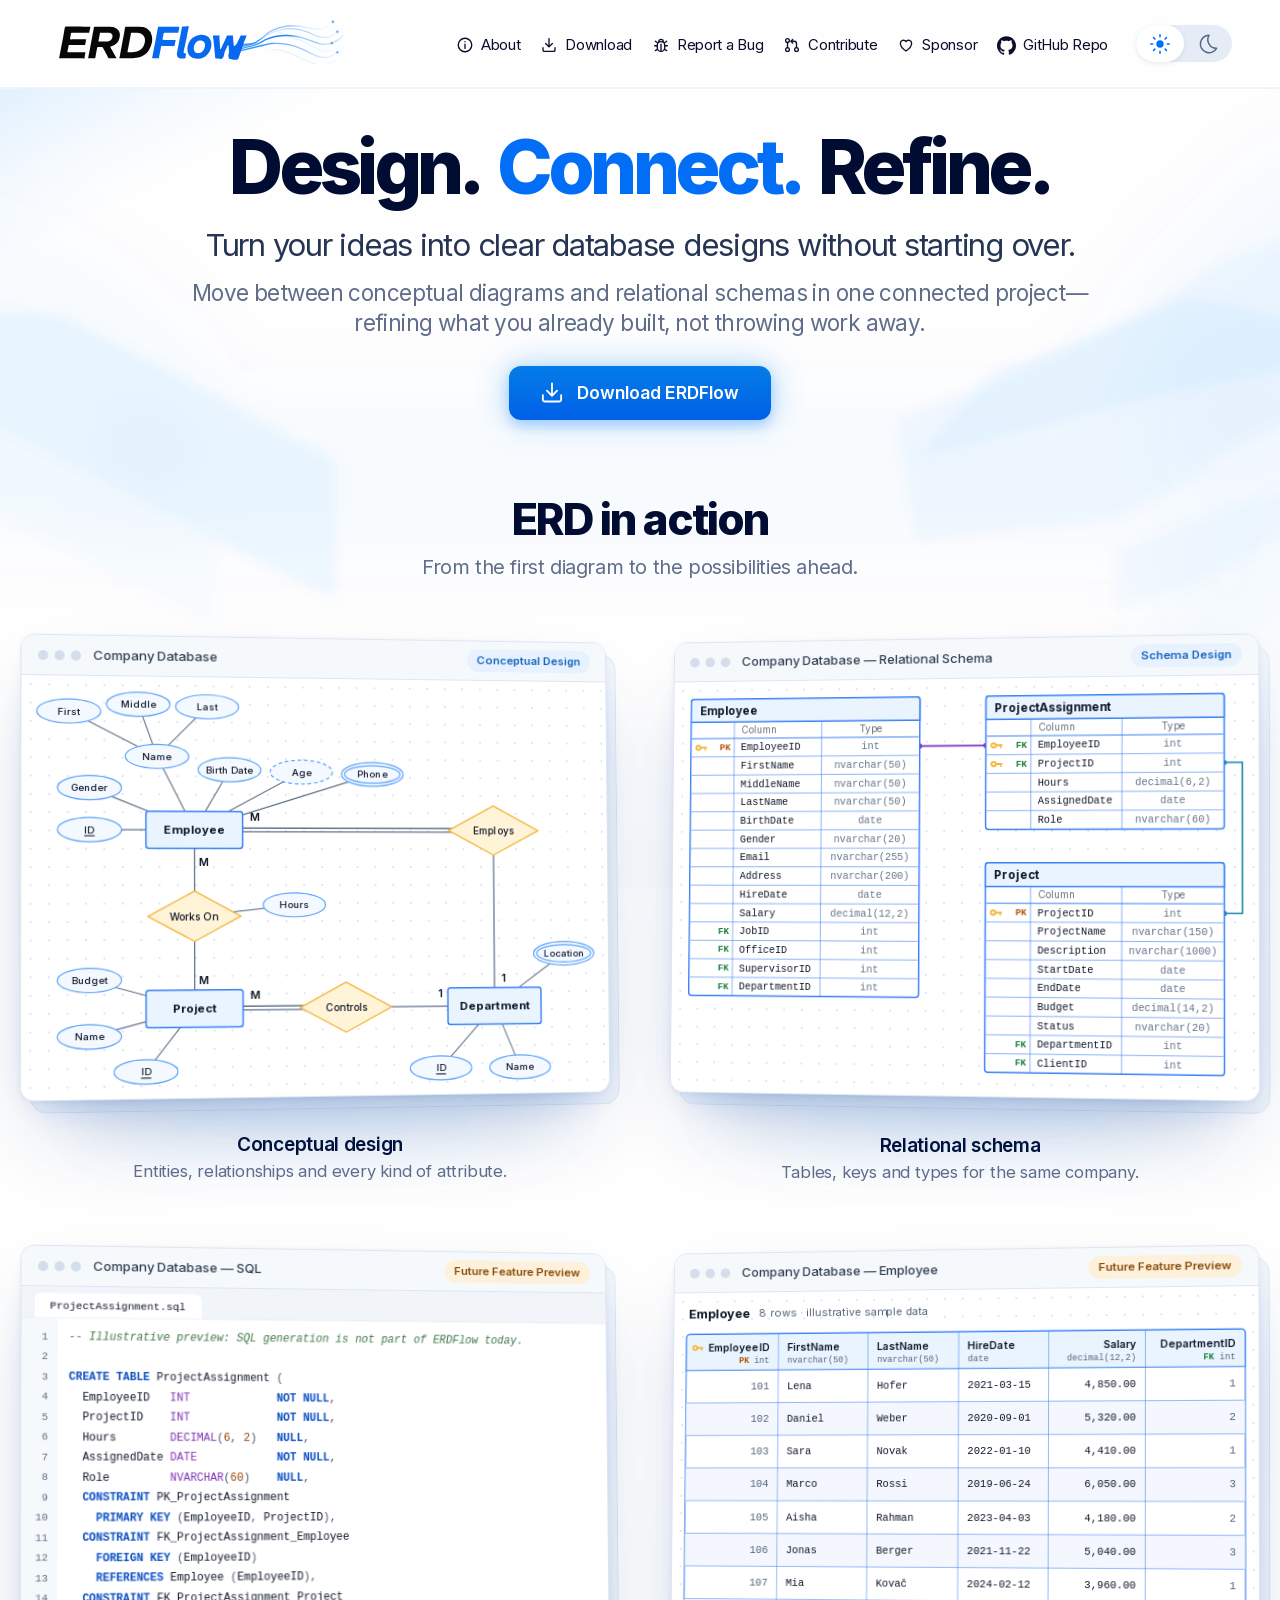
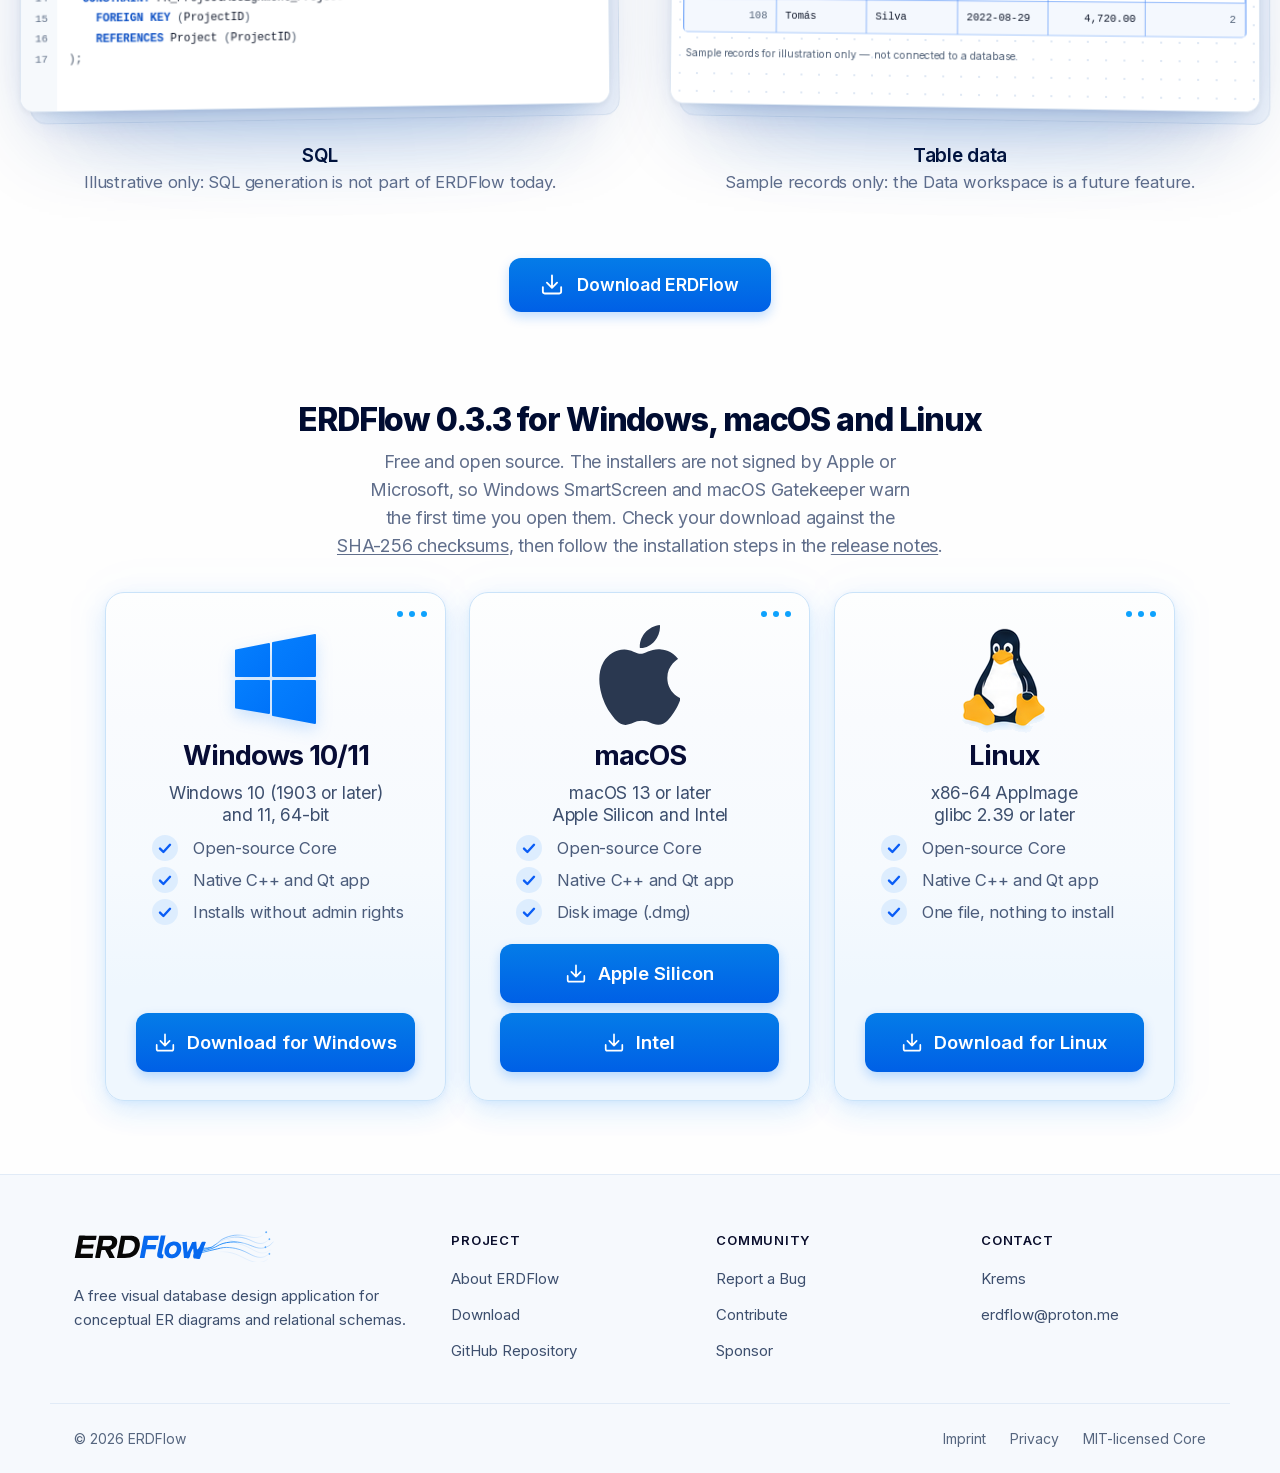
==== commit f589d882: "Publish erdflow-website e026a79f8428" ====
--- a/index.html
+++ b/index.html
@@ -1 +1 @@
-<!DOCTYPE html><html lang="en" data-theme="light" class="LINzvG_variable h-full antialiased"><head><meta charSet="utf-8"/><meta name="viewport" content="width=device-width, initial-scale=1"/><link rel="preload" href="/_next/static/media/07c7676b89ed2778-s.p.2bn3s6zvc0dyp.woff2" as="font" crossorigin="" type="font/woff2"/><link rel="preload" as="image" href="/brand/erdflow-logo-light.svg"/><link rel="preload" as="image" href="/brand/erdflow-logo-dark.svg"/><link rel="stylesheet" href="/_next/static/chunks/0tp2pt9yuttci.css" data-precedence="next"/><link rel="preload" as="script" fetchPriority="low" href="/_next/static/chunks/1kexj4s7oxhs2.js"/><script src="/_next/static/chunks/1qgsra9n_8u9w.js" async=""></script><script src="/_next/static/chunks/0d66q46efh1wk.js" async=""></script><script src="/_next/static/chunks/1uxpqwop7q_ga.js" async=""></script><script src="/_next/static/chunks/turbopack-3-ry682tkyiqk.js" async=""></script><script src="/_next/static/chunks/0umf92h1sb77c.js" async=""></script><script src="/_next/static/chunks/15pqqz5ux6dor.js" async=""></script><script src="/_next/static/chunks/27kii70h_k_fs.js" async=""></script><link rel="preload" href="https://static.cloudflareinsights.com/beacon.min.js" as="script"/><title>ERDFlow — Visual Database Design</title><meta name="description" content="ERDFlow is a visual database design project for building conceptual diagrams and relational schemas. Explore the project and follow its development toward the first desktop release."/><meta name="application-name" content="ERDFlow"/><link rel="canonical" href="https://erdflow.app"/><meta property="og:title" content="ERDFlow — Visual Database Design"/><meta property="og:description" content="ERDFlow is a visual database design project for building conceptual diagrams and relational schemas. Explore the project and follow its development toward the first desktop release."/><meta property="og:url" content="https://erdflow.app"/><meta property="og:site_name" content="ERDFlow"/><meta property="og:locale" content="en_US"/><meta property="og:image" content="https://erdflow.app/opengraph-image.png?opengraph-image.140eve2hhe74n.png"/><meta property="og:image:type" content="image/png"/><meta property="og:image:width" content="1200"/><meta property="og:image:height" content="630"/><meta property="og:image:alt" content="ERDFlow — Visual Database Design"/><meta property="og:type" content="website"/><meta name="twitter:card" content="summary_large_image"/><meta name="twitter:title" content="ERDFlow — Visual Database Design"/><meta name="twitter:description" content="ERDFlow is a visual database design project for building conceptual diagrams and relational schemas. Explore the project and follow its development toward the first desktop release."/><meta name="twitter:image" content="https://erdflow.app/twitter-image.png?twitter-image.140eve2hhe74n.png"/><meta name="twitter:image:alt" content="ERDFlow — Visual Database Design"/><meta name="twitter:image:type" content="image/png"/><meta name="twitter:image:width" content="1200"/><meta name="twitter:image:height" content="630"/><link rel="icon" href="/favicon.ico?favicon.243hpi4hwtowo.ico" sizes="48x48" type="image/x-icon"/><link rel="icon" href="/icon.svg?icon.0zv8mpn6z60lw.svg" sizes="any" type="image/svg+xml"/><meta name="next-size-adjust" content=""/><script>(function(){var t=null;try{t=localStorage.getItem("erdflow-theme")}catch(e){}if(t!=="light"&&t!=="dark")t=window.matchMedia&&matchMedia("(prefers-color-scheme: dark)").matches?"dark":"light";document.documentElement.setAttribute("data-theme",t)})()</script><script src="/_next/static/chunks/0cz1d0mv5g_q7.js" noModule=""></script></head><body class="min-h-full flex flex-col"><div hidden=""><!--$--><!--/$--></div><header class="flex min-h-[89px] items-center border-b-2 border-(--header-rule) bg-(--header-bg) pr-12 pl-[59px] max-[1239px]:flex-wrap max-[1239px]:gap-y-4 max-[1239px]:py-4 max-[1100px]:px-6 max-[760px]:gap-y-5 max-[760px]:py-5"><a class="-mt-[3px] flex min-w-0 flex-[0_0_286px] min-[1100px]:-ml-px max-[1100px]:basis-[210px] max-[760px]:flex-1" aria-label="ERDFlow home" href="/"><img alt="" width="286" height="44" decoding="async" data-nimg="1" class="h-auto w-full max-w-[286px] dark:hidden" style="color:transparent" src="/brand/erdflow-logo-light.svg"/><img alt="" width="286" height="44" decoding="async" data-nimg="1" class="hidden h-auto w-full max-w-[286px] dark:block" style="color:transparent" src="/brand/erdflow-logo-dark.svg"/></a><nav class="ml-auto flex items-center gap-[30px] pt-[3px] text-base leading-6 tracking-[-0.3px] text-(--nav-text) max-[1359px]:gap-5 max-[1359px]:text-[15px] max-[1239px]:order-3 max-[1239px]:ml-0 max-[1239px]:w-full max-[1239px]:flex-wrap max-[1239px]:justify-center max-[1239px]:gap-x-7 max-[1239px]:gap-y-3 max-[1239px]:pt-0 max-[1239px]:text-base max-[800px]:grid max-[800px]:grid-cols-[repeat(3,auto)] max-[800px]:gap-x-8 max-[640px]:gap-x-5 max-[640px]:text-[14.5px] max-[380px]:grid-cols-[repeat(2,auto)] max-[380px]:gap-x-10" aria-label="Main navigation"><a class="inline-flex items-center gap-[7px] whitespace-nowrap hover:text-(--headline-accent) max-[800px]:justify-self-start" href="/about"><svg width="18" height="18" viewBox="0 0 24 24" fill="none" stroke="currentColor" stroke-width="1.8" stroke-linecap="round" stroke-linejoin="round" aria-hidden="true" focusable="false" class="shrink-0"><circle cx="12" cy="12" r="9"></circle><path d="M12 11v5.5M12 7.6v.1"></path></svg>About</a><a class="inline-flex items-center gap-[7px] whitespace-nowrap hover:text-(--headline-accent) max-[800px]:justify-self-start" href="/#downloads"><svg width="18" height="18" viewBox="0 0 24 24" fill="none" stroke="currentColor" stroke-width="1.8" stroke-linecap="round" stroke-linejoin="round" aria-hidden="true" focusable="false" class="shrink-0"><path d="M12 3.5v11m-4.5-4.5 4.5 4.5 4.5-4.5M4 15.5v3a2 2 0 0 0 2 2h12a2 2 0 0 0 2-2v-3"></path></svg>Download</a><a href="https://github.com/Zain-Orwa/erdflow/issues/new" class="inline-flex items-center gap-[7px] whitespace-nowrap hover:text-(--headline-accent) max-[800px]:justify-self-start"><svg width="18" height="18" viewBox="0 0 24 24" fill="none" stroke="currentColor" stroke-width="1.8" stroke-linecap="round" stroke-linejoin="round" aria-hidden="true" focusable="false" class="shrink-0"><path d="M9 7.5a3 3 0 0 1 6 0"></path><rect x="7" y="7.5" width="10" height="13" rx="5"></rect><path d="M12 11v9.5M3.5 13H7m10 0h3.5M4.5 19.5 7.4 17.6M19.5 19.5l-2.9-1.9M4.5 7l2.8 2M19.5 7l-2.8 2"></path></svg>Report a Bug</a><a href="https://github.com/Zain-Orwa/erdflow/blob/main/docs/DEVELOPMENT.md" class="inline-flex items-center gap-[7px] whitespace-nowrap hover:text-(--headline-accent) max-[800px]:justify-self-start"><svg width="18" height="18" viewBox="0 0 24 24" fill="none" stroke="currentColor" stroke-width="1.8" stroke-linecap="round" stroke-linejoin="round" aria-hidden="true" focusable="false" class="shrink-0"><circle cx="6" cy="6" r="2.5"></circle><circle cx="6" cy="18" r="2.5"></circle><circle cx="18" cy="18" r="2.5"></circle><path d="M6 8.5v7M18 15.5V10a3 3 0 0 0-3-3h-4.5m2.5-2.5L10.5 7 13 9.5"></path></svg>Contribute</a><a class="inline-flex items-center gap-[7px] whitespace-nowrap hover:text-(--headline-accent) max-[800px]:justify-self-start" href="/about#sponsor"><svg width="18" height="18" viewBox="0 0 24 24" fill="none" stroke="currentColor" stroke-width="1.8" stroke-linecap="round" stroke-linejoin="round" aria-hidden="true" focusable="false" class="shrink-0"><path d="M12 20s-7.5-4.6-7.5-10.2A4.1 4.1 0 0 1 12 7.5a4.1 4.1 0 0 1 7.5 2.3C19.5 15.4 12 20 12 20Z"></path></svg>Sponsor</a><a href="https://github.com/Zain-Orwa/erdflow" class="inline-flex items-center gap-[7px] whitespace-nowrap hover:text-(--headline-accent) max-[800px]:justify-self-start"><svg width="19" height="19" viewBox="0 0 24 24" fill="currentColor" aria-hidden="true" focusable="false" class="shrink-0"><path d="M12 .297c-6.63 0-12 5.373-12 12 0 5.303 3.438 9.8 8.205 11.385.6.113.82-.258.82-.577 0-.285-.01-1.04-.015-2.04-3.338.724-4.042-1.61-4.042-1.61C4.422 18.07 3.633 17.7 3.633 17.7c-1.087-.744.084-.729.084-.729 1.205.084 1.838 1.236 1.838 1.236 1.07 1.835 2.809 1.305 3.495.998.108-.776.417-1.305.76-1.605-2.665-.3-5.466-1.332-5.466-5.93 0-1.31.465-2.38 1.235-3.22-.135-.303-.54-1.523.105-3.176 0 0 1.005-.322 3.3 1.23.96-.267 1.98-.399 3-.405 1.02.006 2.04.138 3 .405 2.28-1.552 3.285-1.23 3.285-1.23.645 1.653.24 2.873.12 3.176.765.84 1.23 1.91 1.23 3.22 0 4.61-2.805 5.625-5.475 5.92.42.36.81 1.096.81 2.22 0 1.606-.015 2.896-.015 3.286 0 .315.21.69.825.57C20.565 22.092 24 17.592 24 12.297c0-6.627-5.373-12-12-12"></path></svg>GitHub Repo</a></nav><div class="ml-10 flex h-[37px] flex-[0_0_96px] rounded-[19px] bg-(--toggle-track) max-[1359px]:ml-7 max-[1239px]:ml-auto" role="group" aria-label="Color theme"><button type="button" class="grid h-[37px] w-12 cursor-pointer place-items-center rounded-[19px] border border-transparent p-0 border-(--toggle-selected-border) bg-(--toggle-selected-bg) text-(--toggle-selected-icon) shadow-(--toggle-selected-shadow) dark:border-transparent dark:bg-transparent dark:text-(--toggle-icon) dark:shadow-none" aria-label="Light mode"><svg width="22" height="22" viewBox="0 0 24 24" aria-hidden="true" focusable="false"><circle cx="12" cy="12" r="4" fill="currentColor"></circle><path d="M12 2v2m0 16v2M2 12h2m16 0h2M5 5l1.5 1.5m11 11L19 19M5 19l1.5-1.5m11-11L19 5" stroke="currentColor" stroke-width="1.7" stroke-linecap="round"></path></svg></button><button type="button" class="grid h-[37px] w-12 cursor-pointer place-items-center rounded-[19px] border border-transparent p-0 text-(--toggle-icon) dark:border-(--toggle-selected-border) dark:bg-(--toggle-selected-bg) dark:text-(--toggle-selected-icon) dark:shadow-(--toggle-selected-shadow)" aria-label="Dark mode"><svg width="22" height="22" viewBox="0 0 24 24" fill="none" aria-hidden="true" focusable="false"><path d="M13.1 2.5a9.5 9.5 0 1 0 8.4 14.1A9.4 9.4 0 0 1 13.1 2.5Z" stroke="currentColor" stroke-width="1.6" stroke-linejoin="round"></path></svg></button></div></header><main class="relative isolate flex-1 bg-background [--hero-gap:clamp(12px,11.36svh_-_69.2px,43px)] [--hero-top:clamp(8px,10.45svh_-_66.3px,37px)]"><div class="pointer-events-none absolute inset-x-0 top-0 -z-10 h-[899px] overflow-hidden opacity-(--wave-strength)" aria-hidden="true"><svg class="absolute top-0 left-1/2 -translate-x-1/2" width="2248" height="899" viewBox="-400 89 2248 899" focusable="false"><defs><filter id="wave-edge" filterUnits="userSpaceOnUse" x="-400" y="0" width="2248" height="1100"><feGaussianBlur stdDeviation="6"></feGaussianBlur></filter><filter id="wave-wash" filterUnits="userSpaceOnUse" x="-400" y="0" width="2248" height="1100"><feGaussianBlur stdDeviation="45"></feGaussianBlur></filter><linearGradient id="corner-wash" gradientUnits="userSpaceOnUse" x1="0" y1="89" x2="95" y2="265"><stop offset="0" style="stop-color:var(--wave)" stop-opacity="0.12"></stop><stop offset="0.15" style="stop-color:var(--wave)" stop-opacity="0.118"></stop><stop offset="0.45" style="stop-color:var(--wave)" stop-opacity="0.071"></stop><stop offset="0.65" style="stop-color:var(--wave)" stop-opacity="0.035"></stop><stop offset="0.875" style="stop-color:var(--wave)" stop-opacity="0.012"></stop><stop offset="1" style="stop-color:var(--wave)" stop-opacity="0"></stop></linearGradient><radialGradient id="bottom-tint" gradientUnits="userSpaceOnUse" cx="724" cy="1000" r="650" gradientTransform="translate(0 680) scale(1 0.32)"><stop offset="0" style="stop-color:var(--wave)" stop-opacity="0.016"></stop><stop offset="1" style="stop-color:var(--wave)" stop-opacity="0"></stop></radialGradient></defs><rect x="-400" y="89" width="1000" height="400" fill="url(#corner-wash)"></rect><g style="transform:translateY(calc(var(--hero-top) + var(--hero-gap) - 161px))"><rect x="-400" y="700" width="2248" height="288" fill="url(#bottom-tint)"></rect><g style="fill:var(--wave)" filter="url(#wave-wash)"><path d="M1700 150V640L1300 560 1180 470 1230 380 1360 260Z" fill-opacity="0.038"></path><path d="M1250 600H1700V820H1250Z" fill-opacity="0.015"></path><path d="M1250 480H1400L1350 760H1250Z" fill-opacity="0.03"></path><path d="M-400 300 120 330 260 420 300 520 200 640-400 640Z" fill-opacity="0.03"></path><path class="max-[1059px]:hidden" d="M200 500H1250V650H200Z" fill-opacity="0.03"></path></g><g style="fill:var(--wave)" filter="url(#wave-edge)"><path d="M1700 300 1448 322C1380 333 1300 358 1260 392 1220 420 1160 440 1100 470L980 520 1000 640 1200 620 1280 576C1312 544 1376 512 1448 505L1700 495Z" fill-opacity="0.04"></path><path d="M1270 398C1320 402 1380 418 1410 440 1390 470 1320 482 1260 492L1150 520 1000 560 1080 470C1150 450 1210 420 1270 398Z" fill-opacity="0.05"></path><path d="M1700 575 1448 578C1380 585 1320 600 1270 625L1200 650 1200 710 1270 690C1320 664 1352 648 1400 616L1448 606 1700 596Z" fill-opacity="0.03"></path><path d="M-400 412 30 414C90 414 130 412 150 416 176 432 208 448 240 464L300 495 420 560 420 700 300 640 176 576 144 560 80 528 32 496 0 476-400 470Z" fill-opacity="0.055"></path><path d="M-400 470 0 476 32 496 80 528 144 560 176 576 300 640 300 730 160 656 96 624 48 592 0 572-400 565Z" fill-opacity="0.02"></path></g></g></svg></div><section class="px-6 pt-[var(--hero-top)] pb-[var(--hero-gap)] text-center max-[760px]:px-5" aria-labelledby="hero-title"><h1 id="hero-title" class="text-[clamp(48px,5.87vw,85px)] leading-[100px] font-[800] tracking-[-0.0627em] [word-spacing:0.068em] text-(--headline) max-[1100px]:leading-[1.15] max-[760px]:text-[clamp(40px,8vw,58px)]"><span class="inline-block">Design.</span> <span class="inline-block text-(--headline-accent)">Connect.</span> <span class="inline-block">Refine.</span></h1><p class="mx-auto mt-[8px] text-[31px] leading-10 tracking-[-1.25px] text-(--subtitle) max-[1100px]:mt-5 max-[1100px]:text-[28px] max-[1100px]:leading-9 max-[760px]:text-2xl max-[760px]:leading-8 max-[760px]:tracking-[-0.5px]">Turn your ideas into clear database designs without starting over.</p><p class="mx-auto mt-[13px] max-w-[1000px] text-[22.5px] leading-[30px] tracking-[-0.58px] text-(--description) max-[1100px]:max-w-[850px] max-[1100px]:text-[21px] max-[760px]:text-[18px] max-[760px]:leading-[27px] max-[760px]:tracking-normal">Move between conceptual diagrams and relational schemas in one connected <span class="whitespace-nowrap">project—</span><br class="max-[1100px]:hidden"/>refining what you already built, not throwing work away.</p><div class="mt-7 flex justify-center max-[760px]:mt-6"><a href="#downloads" class="inline-flex h-[54px] items-center justify-center gap-[14px] rounded-[12px] bg-(image:--button-bg) px-8 text-[17.5px] font-semibold text-white shadow-(--cta-glow)"><svg width="22" height="22" viewBox="0 0 26 26" fill="none" aria-hidden="true" focusable="false"><path d="M13 1.8v14.5m-6-6 6 6 6-6M2.2 15.5v5.3a2.2 2.2 0 0 0 2.2 2.2h17.2a2.2 2.2 0 0 0 2.2-2.2v-5.3" stroke="currentColor" stroke-width="2.2" stroke-linecap="round" stroke-linejoin="round"></path></svg>Download ERDFlow</a></div></section><section aria-labelledby="erd-in-action-title" class="px-6 pt-10 pb-[88px] max-[760px]:px-4 max-[760px]:pt-8 max-[760px]:pb-16"><h2 id="erd-in-action-title" class="text-center text-[44px] leading-[52px] font-[800] tracking-[-0.045em] text-(--headline) max-[760px]:text-[34px] max-[760px]:leading-[42px]">ERD in action</h2><p class="mx-auto mt-2 text-center text-[20px] leading-7 tracking-[-0.4px] text-balance text-(--description) max-[760px]:text-[17px] max-[760px]:leading-6">From the first diagram to the possibilities ahead.</p><div class="mx-auto mt-14 grid max-w-[1328px] grid-cols-1 justify-items-center gap-x-12 gap-y-16 min-[1200px]:grid-cols-2 max-[760px]:mt-10"><figure class="m-0 flex w-full max-w-[640px] flex-col"><div class="relative [perspective:1800px]"><div aria-hidden="true" class="absolute inset-x-[12%] -bottom-7 h-12 rounded-[50%] bg-(--showcase-floor) blur-2xl"></div><div class="relative [transform-style:preserve-3d] min-[1200px]:[transform:rotateY(7deg)_rotateX(2deg)]"><div aria-hidden="true" class="absolute inset-0 translate-x-[10px] translate-y-[12px] rounded-[16px] border border-(--showcase-border) bg-(--showcase-sheet)"></div><div class="relative overflow-hidden rounded-[14px] border border-(--showcase-border) bg-(--showcase-canvas) shadow-(--showcase-shadow)"><div class="flex h-10 items-center gap-3 border-b border-(--showcase-border) bg-(--showcase-bar) px-4"><span class="flex gap-[6px]" aria-hidden="true"><span class="size-[10px] rounded-full bg-(--showcase-dot)"></span><span class="size-[10px] rounded-full bg-(--showcase-dot)"></span><span class="size-[10px] rounded-full bg-(--showcase-dot)"></span></span><span class="min-w-0 flex-1 truncate text-[13px] font-medium text-(--showcase-title)">Company Database</span><span class="shrink-0 rounded-full px-[10px] py-[3px] text-[11.5px] font-semibold bg-(--showcase-chip) text-(--showcase-chip-text)">Conceptual Design</span></div><div class="overflow-hidden bg-(--showcase-canvas) bg-[radial-gradient(var(--showcase-grid)_1px,transparent_1.2px)] bg-size-[18px_18px] max-[560px]:[mask-image:linear-gradient(90deg,transparent,#000_9%,#000_91%,transparent)]"><div class="relative left-1/2 w-full min-w-[500px] -translate-x-1/2"><svg viewBox="0 0 640 452" role="img" aria-labelledby="conceptual-example-title conceptual-example-desc" class="block h-auto w-full"><title id="conceptual-example-title">Conceptual ER diagram of a company</title><desc id="conceptual-example-desc">Employee works on Project, many to many, recording the hours worked. Department employs every employee and controls every project, one department to many of each. Employee has a key ID, a composite Name made of First, Middle and Last, Gender, Birth Date, an Age derived from it and any number of Phone numbers. Project has a key ID, a Name and a Budget. Department has a key ID, a Name and any number of Locations.</desc><g fill="none" stroke-width="1.2" class="stroke-(--erd-connector)"><line x1="72" y1="165" x2="184" y2="165"></line><line x1="144" y1="86" x2="184" y2="165"></line><line x1="50" y1="38" x2="144" y2="86"></line><line x1="124" y1="30" x2="144" y2="86"></line><line x1="198" y1="32" x2="144" y2="86"></line><line x1="72" y1="120" x2="184" y2="165"></line><line x1="222" y1="100" x2="184" y2="165"></line><line x1="300" y1="102" x2="184" y2="165"></line><line x1="378" y1="104" x2="184" y2="165"></line><line x1="292" y1="246" x2="184" y2="258"></line><line x1="132" y1="424" x2="184" y2="357"></line><line x1="72" y1="386" x2="184" y2="357"></line><line x1="72" y1="326" x2="184" y2="357"></line><line x1="452" y1="424" x2="512" y2="357"></line><line x1="540" y1="424" x2="512" y2="357"></line><line x1="590" y1="300" x2="512" y2="357"></line></g><g fill="none" stroke-width="1.4" class="stroke-(--erd-connector)"><line x1="184" y1="258" x2="184" y2="165"></line><line x1="184" y1="258" x2="184" y2="357"></line><line x1="348" y1="355" x2="184" y2="355"></line><line x1="348" y1="359" x2="184" y2="359"></line><line x1="348" y1="357" x2="512" y2="357"></line><line x1="512" y1="163" x2="184" y2="163"></line><line x1="512" y1="167" x2="184" y2="167"></line><line x1="512" y1="165" x2="512" y2="357"></line></g><g class="fill-(--erd-text) text-[12px] font-semibold"><text x="194" y="200" text-anchor="middle" dominant-baseline="central" class="">M</text><text x="194" y="326" text-anchor="middle" dominant-baseline="central" class="">M</text><text x="250" y="343" text-anchor="middle" dominant-baseline="central" class="">M</text><text x="452" y="343" text-anchor="middle" dominant-baseline="central" class="">1</text><text x="250" y="151" text-anchor="middle" dominant-baseline="central" class="">M</text><text x="522" y="326" text-anchor="middle" dominant-baseline="central" class="">1</text></g><g stroke-width="1.3" class="fill-(--erd-attribute-fill) stroke-(--erd-attribute-line)"><ellipse cx="72" cy="165" rx="34" ry="13"></ellipse><text x="72" y="165" text-anchor="middle" dominant-baseline="central" class="fill-(--erd-text) stroke-none text-[10.5px] font-medium underline">ID</text></g><g stroke-width="1.3" class="fill-(--erd-attribute-fill) stroke-(--erd-attribute-line)"><ellipse cx="144" cy="86" rx="34" ry="13"></ellipse><text x="144" y="86" text-anchor="middle" dominant-baseline="central" class="fill-(--erd-text) stroke-none text-[10.5px] font-medium ">Name</text></g><g stroke-width="1.3" class="fill-(--erd-attribute-fill) stroke-(--erd-attribute-line)"><ellipse cx="50" cy="38" rx="34" ry="13"></ellipse><text x="50" y="38" text-anchor="middle" dominant-baseline="central" class="fill-(--erd-text) stroke-none text-[10.5px] font-medium ">First</text></g><g stroke-width="1.3" class="fill-(--erd-attribute-fill) stroke-(--erd-attribute-line)"><ellipse cx="124" cy="30" rx="34" ry="13"></ellipse><text x="124" y="30" text-anchor="middle" dominant-baseline="central" class="fill-(--erd-text) stroke-none text-[10.5px] font-medium ">Middle</text></g><g stroke-width="1.3" class="fill-(--erd-attribute-fill) stroke-(--erd-attribute-line)"><ellipse cx="198" cy="32" rx="34" ry="13"></ellipse><text x="198" y="32" text-anchor="middle" dominant-baseline="central" class="fill-(--erd-text) stroke-none text-[10.5px] font-medium ">Last</text></g><g stroke-width="1.3" class="fill-(--erd-attribute-fill) stroke-(--erd-attribute-line)"><ellipse cx="72" cy="120" rx="34" ry="13"></ellipse><text x="72" y="120" text-anchor="middle" dominant-baseline="central" class="fill-(--erd-text) stroke-none text-[10.5px] font-medium ">Gender</text></g><g stroke-width="1.3" class="fill-(--erd-attribute-fill) stroke-(--erd-attribute-line)"><ellipse cx="222" cy="100" rx="34" ry="13"></ellipse><text x="222" y="100" text-anchor="middle" dominant-baseline="central" class="fill-(--erd-text) stroke-none text-[10.5px] font-medium ">Birth Date</text></g><g stroke-width="1.3" class="fill-(--erd-attribute-fill) stroke-(--erd-attribute-line)"><ellipse cx="300" cy="102" rx="34" ry="13" stroke-dasharray="4 3"></ellipse><text x="300" y="102" text-anchor="middle" dominant-baseline="central" class="fill-(--erd-text) stroke-none text-[10.5px] font-medium ">Age</text></g><g stroke-width="1.3" class="fill-(--erd-attribute-fill) stroke-(--erd-attribute-line)"><ellipse cx="378" cy="104" rx="34" ry="13"></ellipse><ellipse cx="378" cy="104" rx="30.5" ry="9.5" fill="none"></ellipse><text x="378" y="104" text-anchor="middle" dominant-baseline="central" class="fill-(--erd-text) stroke-none text-[10.5px] font-medium ">Phone</text></g><g stroke-width="1.3" class="fill-(--erd-attribute-fill) stroke-(--erd-attribute-line)"><ellipse cx="292" cy="246" rx="34" ry="13"></ellipse><text x="292" y="246" text-anchor="middle" dominant-baseline="central" class="fill-(--erd-text) stroke-none text-[10.5px] font-medium ">Hours</text></g><g stroke-width="1.3" class="fill-(--erd-attribute-fill) stroke-(--erd-attribute-line)"><ellipse cx="132" cy="424" rx="34" ry="13"></ellipse><text x="132" y="424" text-anchor="middle" dominant-baseline="central" class="fill-(--erd-text) stroke-none text-[10.5px] font-medium underline">ID</text></g><g stroke-width="1.3" class="fill-(--erd-attribute-fill) stroke-(--erd-attribute-line)"><ellipse cx="72" cy="386" rx="34" ry="13"></ellipse><text x="72" y="386" text-anchor="middle" dominant-baseline="central" class="fill-(--erd-text) stroke-none text-[10.5px] font-medium ">Name</text></g><g stroke-width="1.3" class="fill-(--erd-attribute-fill) stroke-(--erd-attribute-line)"><ellipse cx="72" cy="326" rx="34" ry="13"></ellipse><text x="72" y="326" text-anchor="middle" dominant-baseline="central" class="fill-(--erd-text) stroke-none text-[10.5px] font-medium ">Budget</text></g><g stroke-width="1.3" class="fill-(--erd-attribute-fill) stroke-(--erd-attribute-line)"><ellipse cx="452" cy="424" rx="34" ry="13"></ellipse><text x="452" y="424" text-anchor="middle" dominant-baseline="central" class="fill-(--erd-text) stroke-none text-[10.5px] font-medium underline">ID</text></g><g stroke-width="1.3" class="fill-(--erd-attribute-fill) stroke-(--erd-attribute-line)"><ellipse cx="540" cy="424" rx="34" ry="13"></ellipse><text x="540" y="424" text-anchor="middle" dominant-baseline="central" class="fill-(--erd-text) stroke-none text-[10.5px] font-medium ">Name</text></g><g stroke-width="1.3" class="fill-(--erd-attribute-fill) stroke-(--erd-attribute-line)"><ellipse cx="590" cy="300" rx="34" ry="13"></ellipse><ellipse cx="590" cy="300" rx="30.5" ry="9.5" fill="none"></ellipse><text x="590" y="300" text-anchor="middle" dominant-baseline="central" class="fill-(--erd-text) stroke-none text-[10.5px] font-medium ">Location</text></g><g stroke-width="1.5" class="fill-(--erd-relationship-fill) stroke-(--erd-relationship-line)"><path d="M184 231L234 258L184 285L134 258Z" stroke-linejoin="round"></path><text x="184" y="258" text-anchor="middle" dominant-baseline="central" class="fill-(--erd-text) stroke-none text-[11px] font-medium">Works On</text></g><g stroke-width="1.5" class="fill-(--erd-relationship-fill) stroke-(--erd-relationship-line)"><path d="M348 330L398 357L348 384L298 357Z" stroke-linejoin="round"></path><text x="348" y="357" text-anchor="middle" dominant-baseline="central" class="fill-(--erd-text) stroke-none text-[11px] font-medium">Controls</text></g><g stroke-width="1.5" class="fill-(--erd-relationship-fill) stroke-(--erd-relationship-line)"><path d="M512 138L562 165L512 192L462 165Z" stroke-linejoin="round"></path><text x="512" y="165" text-anchor="middle" dominant-baseline="central" class="fill-(--erd-text) stroke-none text-[11px] font-medium">Employs</text></g><g stroke-width="1.6" class="fill-(--erd-entity-fill) stroke-(--erd-entity-line)"><rect x="132" y="145" width="104" height="40" rx="3"></rect><text x="184" y="165" text-anchor="middle" dominant-baseline="central" class="fill-(--erd-text) stroke-none text-[12.5px] font-bold">Employee</text></g><g stroke-width="1.6" class="fill-(--erd-entity-fill) stroke-(--erd-entity-line)"><rect x="132" y="337" width="104" height="40" rx="3"></rect><text x="184" y="357" text-anchor="middle" dominant-baseline="central" class="fill-(--erd-text) stroke-none text-[12.5px] font-bold">Project</text></g><g stroke-width="1.6" class="fill-(--erd-entity-fill) stroke-(--erd-entity-line)"><rect x="460" y="337" width="104" height="40" rx="3"></rect><text x="512" y="357" text-anchor="middle" dominant-baseline="central" class="fill-(--erd-text) stroke-none text-[12.5px] font-bold">Department</text></g></svg></div></div></div></div></div><figcaption class="mt-9 text-center"><span class="block text-[19px] leading-7 font-semibold tracking-[-0.3px] text-(--headline)">Conceptual design</span><span class="block text-[16.5px] leading-6 tracking-[-0.2px] text-(--description)">Entities, relationships and every kind of attribute.</span></figcaption></figure><figure class="m-0 flex w-full max-w-[640px] flex-col"><div class="relative [perspective:1800px]"><div aria-hidden="true" class="absolute inset-x-[12%] -bottom-7 h-12 rounded-[50%] bg-(--showcase-floor) blur-2xl"></div><div class="relative [transform-style:preserve-3d] min-[1200px]:[transform:rotateY(-7deg)_rotateX(2deg)]"><div aria-hidden="true" class="absolute inset-0 translate-x-[10px] translate-y-[12px] rounded-[16px] border border-(--showcase-border) bg-(--showcase-sheet)"></div><div class="relative overflow-hidden rounded-[14px] border border-(--showcase-border) bg-(--showcase-canvas) shadow-(--showcase-shadow)"><div class="flex h-10 items-center gap-3 border-b border-(--showcase-border) bg-(--showcase-bar) px-4"><span class="flex gap-[6px]" aria-hidden="true"><span class="size-[10px] rounded-full bg-(--showcase-dot)"></span><span class="size-[10px] rounded-full bg-(--showcase-dot)"></span><span class="size-[10px] rounded-full bg-(--showcase-dot)"></span></span><span class="min-w-0 flex-1 truncate text-[13px] font-medium text-(--showcase-title)">Company Database — Relational Schema</span><span class="shrink-0 rounded-full px-[10px] py-[3px] text-[11.5px] font-semibold bg-(--showcase-chip) text-(--showcase-chip-text)">Schema Design</span></div><div class="overflow-hidden bg-(--showcase-canvas) bg-[radial-gradient(var(--showcase-grid)_1px,transparent_1.2px)] bg-size-[18px_18px] max-[560px]:[mask-image:linear-gradient(90deg,#000_82%,transparent)]"><div class="w-full min-w-[500px]"><svg viewBox="0 0 600 424" role="img" aria-labelledby="schema-example-title schema-example-desc" class="block h-auto w-full"><title id="schema-example-title">Relational schema of a company</title><desc id="schema-example-desc">Three tables. Employee has the primary key EmployeeID, name, contact and employment columns, and foreign keys to its job, office, supervisor and department. ProjectAssignment joins employees to projects: its primary key is EmployeeID and ProjectID together, each a foreign key, with Hours, AssignedDate and Role. Project has the primary key ProjectID, its name, dates, budget and status, and foreign keys to its department and client.</desc><g class="fill-(--erd-link-a) stroke-(--erd-link-a)"><polyline points="326,68.5 292,68.5 292,68.5 258,68.5" fill="none" stroke-width="1.6" stroke-linejoin="round"></polyline><circle cx="326" cy="68.5" r="2.6" class="stroke-none"></circle><circle cx="258" cy="68.5" r="2.6" class="stroke-none"></circle></g><g class="fill-(--erd-link-b) stroke-(--erd-link-b)"><polyline points="566,87.5 584,87.5 584,238.5 566,238.5" fill="none" stroke-width="1.6" stroke-linejoin="round"></polyline><circle cx="566" cy="87.5" r="2.6" class="stroke-none"></circle><circle cx="566" cy="238.5" r="2.6" class="stroke-none"></circle></g><g><rect x="18" y="18" width="240" height="307" rx="3" stroke-width="1.5" class="fill-(--erd-table-base) stroke-(--erd-entity-line)"></rect><path d="M18 42V21a3 3 0 0 1 3 -3H255a3 3 0 0 1 3 3V42Z" stroke-width="1.5" class="fill-(--erd-entity-fill) stroke-(--erd-entity-line)"></path><text x="27" y="30" dominant-baseline="central" class="fill-(--erd-text) font-sans text-[12px] font-bold">Employee</text><g stroke-width="0.6" class="stroke-(--erd-entity-line)"><line x1="19" y1="59" x2="257" y2="59" stroke-width="1"></line><line x1="64" y1="42" x2="64" y2="325"></line><line x1="156" y1="42" x2="156" y2="325"></line><line x1="19" y1="78" x2="257" y2="78"></line><line x1="19" y1="97" x2="257" y2="97"></line><line x1="19" y1="116" x2="257" y2="116"></line><line x1="19" y1="135" x2="257" y2="135"></line><line x1="19" y1="154" x2="257" y2="154"></line><line x1="19" y1="173" x2="257" y2="173"></line><line x1="19" y1="192" x2="257" y2="192"></line><line x1="19" y1="211" x2="257" y2="211"></line><line x1="19" y1="230" x2="257" y2="230"></line><line x1="19" y1="249" x2="257" y2="249"></line><line x1="19" y1="268" x2="257" y2="268"></line><line x1="19" y1="287" x2="257" y2="287"></line><line x1="19" y1="306" x2="257" y2="306"></line></g><g class="fill-(--erd-heading) font-sans text-[10px]"><text x="71" y="50.5" dominant-baseline="central">Column</text><text x="207" y="50.5" dominant-baseline="central" text-anchor="middle">Type</text></g><g class="font-mono text-[10.5px]"><g><g transform="translate(26 68.5)" class="fill-(--erd-key) stroke-none"><circle cx="0" cy="0" r="3.2"></circle><path d="M2 -1h7v2H8v2H6.5V1H2Z"></path><circle cx="0" cy="0" r="1.2" class="fill-(--erd-table-base)"></circle></g><text x="60" y="68.5" dominant-baseline="central" text-anchor="end" class="text-[9.5px] font-semibold fill-(--erd-pk)">PK</text><text x="71" y="68.5" dominant-baseline="central" class="fill-(--erd-text)">EmployeeID</text><text x="207" y="68.5" dominant-baseline="central" text-anchor="middle" class="fill-(--erd-muted)">int</text></g><g><text x="71" y="87.5" dominant-baseline="central" class="fill-(--erd-text)">FirstName</text><text x="207" y="87.5" dominant-baseline="central" text-anchor="middle" class="fill-(--erd-muted)">nvarchar(50)</text></g><g><text x="71" y="106.5" dominant-baseline="central" class="fill-(--erd-text)">MiddleName</text><text x="207" y="106.5" dominant-baseline="central" text-anchor="middle" class="fill-(--erd-muted)">nvarchar(50)</text></g><g><text x="71" y="125.5" dominant-baseline="central" class="fill-(--erd-text)">LastName</text><text x="207" y="125.5" dominant-baseline="central" text-anchor="middle" class="fill-(--erd-muted)">nvarchar(50)</text></g><g><text x="71" y="144.5" dominant-baseline="central" class="fill-(--erd-text)">BirthDate</text><text x="207" y="144.5" dominant-baseline="central" text-anchor="middle" class="fill-(--erd-muted)">date</text></g><g><text x="71" y="163.5" dominant-baseline="central" class="fill-(--erd-text)">Gender</text><text x="207" y="163.5" dominant-baseline="central" text-anchor="middle" class="fill-(--erd-muted)">nvarchar(20)</text></g><g><text x="71" y="182.5" dominant-baseline="central" class="fill-(--erd-text)">Email</text><text x="207" y="182.5" dominant-baseline="central" text-anchor="middle" class="fill-(--erd-muted)">nvarchar(255)</text></g><g><text x="71" y="201.5" dominant-baseline="central" class="fill-(--erd-text)">Address</text><text x="207" y="201.5" dominant-baseline="central" text-anchor="middle" class="fill-(--erd-muted)">nvarchar(200)</text></g><g><text x="71" y="220.5" dominant-baseline="central" class="fill-(--erd-text)">HireDate</text><text x="207" y="220.5" dominant-baseline="central" text-anchor="middle" class="fill-(--erd-muted)">date</text></g><g><text x="71" y="239.5" dominant-baseline="central" class="fill-(--erd-text)">Salary</text><text x="207" y="239.5" dominant-baseline="central" text-anchor="middle" class="fill-(--erd-muted)">decimal(12,2)</text></g><g><text x="60" y="258.5" dominant-baseline="central" text-anchor="end" class="text-[9.5px] font-semibold fill-(--erd-fk)">FK</text><text x="71" y="258.5" dominant-baseline="central" class="fill-(--erd-text)">JobID</text><text x="207" y="258.5" dominant-baseline="central" text-anchor="middle" class="fill-(--erd-muted)">int</text></g><g><text x="60" y="277.5" dominant-baseline="central" text-anchor="end" class="text-[9.5px] font-semibold fill-(--erd-fk)">FK</text><text x="71" y="277.5" dominant-baseline="central" class="fill-(--erd-text)">OfficeID</text><text x="207" y="277.5" dominant-baseline="central" text-anchor="middle" class="fill-(--erd-muted)">int</text></g><g><text x="60" y="296.5" dominant-baseline="central" text-anchor="end" class="text-[9.5px] font-semibold fill-(--erd-fk)">FK</text><text x="71" y="296.5" dominant-baseline="central" class="fill-(--erd-text)">SupervisorID</text><text x="207" y="296.5" dominant-baseline="central" text-anchor="middle" class="fill-(--erd-muted)">int</text></g><g><text x="60" y="315.5" dominant-baseline="central" text-anchor="end" class="text-[9.5px] font-semibold fill-(--erd-fk)">FK</text><text x="71" y="315.5" dominant-baseline="central" class="fill-(--erd-text)">DepartmentID</text><text x="207" y="315.5" dominant-baseline="central" text-anchor="middle" class="fill-(--erd-muted)">int</text></g></g></g><g><rect x="326" y="18" width="240" height="136" rx="3" stroke-width="1.5" class="fill-(--erd-table-base) stroke-(--erd-entity-line)"></rect><path d="M326 42V21a3 3 0 0 1 3 -3H563a3 3 0 0 1 3 3V42Z" stroke-width="1.5" class="fill-(--erd-entity-fill) stroke-(--erd-entity-line)"></path><text x="335" y="30" dominant-baseline="central" class="fill-(--erd-text) font-sans text-[12px] font-bold">ProjectAssignment</text><g stroke-width="0.6" class="stroke-(--erd-entity-line)"><line x1="327" y1="59" x2="565" y2="59" stroke-width="1"></line><line x1="372" y1="42" x2="372" y2="154"></line><line x1="464" y1="42" x2="464" y2="154"></line><line x1="327" y1="78" x2="565" y2="78"></line><line x1="327" y1="97" x2="565" y2="97"></line><line x1="327" y1="116" x2="565" y2="116"></line><line x1="327" y1="135" x2="565" y2="135"></line></g><g class="fill-(--erd-heading) font-sans text-[10px]"><text x="379" y="50.5" dominant-baseline="central">Column</text><text x="515" y="50.5" dominant-baseline="central" text-anchor="middle">Type</text></g><g class="font-mono text-[10.5px]"><g><g transform="translate(334 68.5)" class="fill-(--erd-key) stroke-none"><circle cx="0" cy="0" r="3.2"></circle><path d="M2 -1h7v2H8v2H6.5V1H2Z"></path><circle cx="0" cy="0" r="1.2" class="fill-(--erd-table-base)"></circle></g><text x="368" y="68.5" dominant-baseline="central" text-anchor="end" class="text-[9.5px] font-semibold fill-(--erd-fk)">FK</text><text x="379" y="68.5" dominant-baseline="central" class="fill-(--erd-text)">EmployeeID</text><text x="515" y="68.5" dominant-baseline="central" text-anchor="middle" class="fill-(--erd-muted)">int</text></g><g><g transform="translate(334 87.5)" class="fill-(--erd-key) stroke-none"><circle cx="0" cy="0" r="3.2"></circle><path d="M2 -1h7v2H8v2H6.5V1H2Z"></path><circle cx="0" cy="0" r="1.2" class="fill-(--erd-table-base)"></circle></g><text x="368" y="87.5" dominant-baseline="central" text-anchor="end" class="text-[9.5px] font-semibold fill-(--erd-fk)">FK</text><text x="379" y="87.5" dominant-baseline="central" class="fill-(--erd-text)">ProjectID</text><text x="515" y="87.5" dominant-baseline="central" text-anchor="middle" class="fill-(--erd-muted)">int</text></g><g><text x="379" y="106.5" dominant-baseline="central" class="fill-(--erd-text)">Hours</text><text x="515" y="106.5" dominant-baseline="central" text-anchor="middle" class="fill-(--erd-muted)">decimal(6,2)</text></g><g><text x="379" y="125.5" dominant-baseline="central" class="fill-(--erd-text)">AssignedDate</text><text x="515" y="125.5" dominant-baseline="central" text-anchor="middle" class="fill-(--erd-muted)">date</text></g><g><text x="379" y="144.5" dominant-baseline="central" class="fill-(--erd-text)">Role</text><text x="515" y="144.5" dominant-baseline="central" text-anchor="middle" class="fill-(--erd-muted)">nvarchar(60)</text></g></g></g><g><rect x="326" y="188" width="240" height="212" rx="3" stroke-width="1.5" class="fill-(--erd-table-base) stroke-(--erd-entity-line)"></rect><path d="M326 212V191a3 3 0 0 1 3 -3H563a3 3 0 0 1 3 3V212Z" stroke-width="1.5" class="fill-(--erd-entity-fill) stroke-(--erd-entity-line)"></path><text x="335" y="200" dominant-baseline="central" class="fill-(--erd-text) font-sans text-[12px] font-bold">Project</text><g stroke-width="0.6" class="stroke-(--erd-entity-line)"><line x1="327" y1="229" x2="565" y2="229" stroke-width="1"></line><line x1="372" y1="212" x2="372" y2="400"></line><line x1="464" y1="212" x2="464" y2="400"></line><line x1="327" y1="248" x2="565" y2="248"></line><line x1="327" y1="267" x2="565" y2="267"></line><line x1="327" y1="286" x2="565" y2="286"></line><line x1="327" y1="305" x2="565" y2="305"></line><line x1="327" y1="324" x2="565" y2="324"></line><line x1="327" y1="343" x2="565" y2="343"></line><line x1="327" y1="362" x2="565" y2="362"></line><line x1="327" y1="381" x2="565" y2="381"></line></g><g class="fill-(--erd-heading) font-sans text-[10px]"><text x="379" y="220.5" dominant-baseline="central">Column</text><text x="515" y="220.5" dominant-baseline="central" text-anchor="middle">Type</text></g><g class="font-mono text-[10.5px]"><g><g transform="translate(334 238.5)" class="fill-(--erd-key) stroke-none"><circle cx="0" cy="0" r="3.2"></circle><path d="M2 -1h7v2H8v2H6.5V1H2Z"></path><circle cx="0" cy="0" r="1.2" class="fill-(--erd-table-base)"></circle></g><text x="368" y="238.5" dominant-baseline="central" text-anchor="end" class="text-[9.5px] font-semibold fill-(--erd-pk)">PK</text><text x="379" y="238.5" dominant-baseline="central" class="fill-(--erd-text)">ProjectID</text><text x="515" y="238.5" dominant-baseline="central" text-anchor="middle" class="fill-(--erd-muted)">int</text></g><g><text x="379" y="257.5" dominant-baseline="central" class="fill-(--erd-text)">ProjectName</text><text x="515" y="257.5" dominant-baseline="central" text-anchor="middle" class="fill-(--erd-muted)">nvarchar(150)</text></g><g><text x="379" y="276.5" dominant-baseline="central" class="fill-(--erd-text)">Description</text><text x="515" y="276.5" dominant-baseline="central" text-anchor="middle" class="fill-(--erd-muted)">nvarchar(1000)</text></g><g><text x="379" y="295.5" dominant-baseline="central" class="fill-(--erd-text)">StartDate</text><text x="515" y="295.5" dominant-baseline="central" text-anchor="middle" class="fill-(--erd-muted)">date</text></g><g><text x="379" y="314.5" dominant-baseline="central" class="fill-(--erd-text)">EndDate</text><text x="515" y="314.5" dominant-baseline="central" text-anchor="middle" class="fill-(--erd-muted)">date</text></g><g><text x="379" y="333.5" dominant-baseline="central" class="fill-(--erd-text)">Budget</text><text x="515" y="333.5" dominant-baseline="central" text-anchor="middle" class="fill-(--erd-muted)">decimal(14,2)</text></g><g><text x="379" y="352.5" dominant-baseline="central" class="fill-(--erd-text)">Status</text><text x="515" y="352.5" dominant-baseline="central" text-anchor="middle" class="fill-(--erd-muted)">nvarchar(20)</text></g><g><text x="368" y="371.5" dominant-baseline="central" text-anchor="end" class="text-[9.5px] font-semibold fill-(--erd-fk)">FK</text><text x="379" y="371.5" dominant-baseline="central" class="fill-(--erd-text)">DepartmentID</text><text x="515" y="371.5" dominant-baseline="central" text-anchor="middle" class="fill-(--erd-muted)">int</text></g><g><text x="368" y="390.5" dominant-baseline="central" text-anchor="end" class="text-[9.5px] font-semibold fill-(--erd-fk)">FK</text><text x="379" y="390.5" dominant-baseline="central" class="fill-(--erd-text)">ClientID</text><text x="515" y="390.5" dominant-baseline="central" text-anchor="middle" class="fill-(--erd-muted)">int</text></g></g></g></svg></div></div></div></div></div><figcaption class="mt-9 text-center"><span class="block text-[19px] leading-7 font-semibold tracking-[-0.3px] text-(--headline)">Relational schema</span><span class="block text-[16.5px] leading-6 tracking-[-0.2px] text-(--description)">Tables, keys and types for the same company.</span></figcaption></figure><figure class="m-0 flex w-full max-w-[640px] flex-col"><div class="relative [perspective:1800px]"><div aria-hidden="true" class="absolute inset-x-[12%] -bottom-7 h-12 rounded-[50%] bg-(--showcase-floor) blur-2xl"></div><div class="relative [transform-style:preserve-3d] min-[1200px]:[transform:rotateY(7deg)_rotateX(2deg)]"><div aria-hidden="true" class="absolute inset-0 translate-x-[10px] translate-y-[12px] rounded-[16px] border border-(--showcase-border) bg-(--showcase-sheet)"></div><div class="relative overflow-hidden rounded-[14px] border border-(--showcase-border) bg-(--showcase-canvas) shadow-(--showcase-shadow)"><div class="flex h-10 items-center gap-3 border-b border-(--showcase-border) bg-(--showcase-bar) px-4"><span class="flex gap-[6px]" aria-hidden="true"><span class="size-[10px] rounded-full bg-(--showcase-dot)"></span><span class="size-[10px] rounded-full bg-(--showcase-dot)"></span><span class="size-[10px] rounded-full bg-(--showcase-dot)"></span></span><span class="min-w-0 flex-1 truncate text-[13px] font-medium text-(--showcase-title)">Company Database — SQL</span><span class="shrink-0 rounded-full px-[10px] py-[3px] text-[11.5px] font-semibold bg-(--status-open-bg) text-(--status-open-text)">Future Feature Preview</span></div><div class="overflow-hidden bg-(--showcase-canvas) bg-[radial-gradient(var(--showcase-grid)_1px,transparent_1.2px)] bg-size-[18px_18px] max-[560px]:[mask-image:linear-gradient(90deg,#000_82%,transparent)]"><div class="w-full min-w-[500px]"><svg viewBox="0 0 640 452" role="img" aria-labelledby="sql-example-title sql-example-desc" class="block h-auto w-full"><title id="sql-example-title">Future feature preview: SQL for the company example</title><desc id="sql-example-desc">An illustrative CREATE TABLE statement for ProjectAssignment, with EmployeeID and ProjectID as a composite primary key, each also a foreign key referencing Employee and Project, and columns Hours, AssignedDate and Role. SQL generation is not part of ERDFlow today.</desc><rect x="0" y="0" width="640" height="34" class="fill-(--sql-tabs)"></rect><rect x="14" y="7" width="178" height="27" rx="6" class="fill-(--sql-editor)"></rect><rect x="14" y="27" width="178" height="7" class="fill-(--sql-editor)"></rect><text x="30" y="21" dominant-baseline="central" class="fill-(--erd-text) font-mono text-[11.5px]">ProjectAssignment.sql</text><line x1="0" y1="34" x2="640" y2="34" stroke-width="1" class="stroke-(--sql-rule)"></line><rect x="0" y="34" width="640" height="418" class="fill-(--sql-editor)"></rect><rect x="0" y="34" width="38" height="418" class="fill-(--sql-gutter)"></rect><g class="font-mono text-[12px]"><g><text x="28" y="54" dominant-baseline="central" text-anchor="end" class="fill-(--sql-line-number) text-[11px]">1</text><text x="50" y="54" dominant-baseline="central" xml:space="preserve" class="whitespace-pre"><tspan class="fill-(--sql-comment) italic">-- Illustrative preview: SQL generation is not part of ERDFlow today.</tspan></text></g><g><text x="28" y="75.5" dominant-baseline="central" text-anchor="end" class="fill-(--sql-line-number) text-[11px]">2</text><text x="50" y="75.5" dominant-baseline="central" xml:space="preserve" class="whitespace-pre"></text></g><g><text x="28" y="97" dominant-baseline="central" text-anchor="end" class="fill-(--sql-line-number) text-[11px]">3</text><text x="50" y="97" dominant-baseline="central" xml:space="preserve" class="whitespace-pre"><tspan class="fill-(--sql-keyword) font-semibold">CREATE TABLE </tspan><tspan class="fill-(--sql-name)">ProjectAssignment</tspan><tspan class="fill-(--sql-punct)"> (</tspan></text></g><g><text x="28" y="118.5" dominant-baseline="central" text-anchor="end" class="fill-(--sql-line-number) text-[11px]">4</text><text x="50" y="118.5" dominant-baseline="central" xml:space="preserve" class="whitespace-pre"><tspan class="fill-(--sql-name)">  EmployeeID   </tspan><tspan class="fill-(--sql-type)">INT</tspan><tspan class="fill-(--sql-punct)">             </tspan><tspan class="fill-(--sql-keyword) font-semibold">NOT NULL</tspan><tspan class="fill-(--sql-punct)">,</tspan></text></g><g><text x="28" y="140" dominant-baseline="central" text-anchor="end" class="fill-(--sql-line-number) text-[11px]">5</text><text x="50" y="140" dominant-baseline="central" xml:space="preserve" class="whitespace-pre"><tspan class="fill-(--sql-name)">  ProjectID    </tspan><tspan class="fill-(--sql-type)">INT</tspan><tspan class="fill-(--sql-punct)">             </tspan><tspan class="fill-(--sql-keyword) font-semibold">NOT NULL</tspan><tspan class="fill-(--sql-punct)">,</tspan></text></g><g><text x="28" y="161.5" dominant-baseline="central" text-anchor="end" class="fill-(--sql-line-number) text-[11px]">6</text><text x="50" y="161.5" dominant-baseline="central" xml:space="preserve" class="whitespace-pre"><tspan class="fill-(--sql-name)">  Hours        </tspan><tspan class="fill-(--sql-type)">DECIMAL</tspan><tspan class="fill-(--sql-punct)">(</tspan><tspan class="fill-(--sql-number)">6</tspan><tspan class="fill-(--sql-punct)">, </tspan><tspan class="fill-(--sql-number)">2</tspan><tspan class="fill-(--sql-punct)">)   </tspan><tspan class="fill-(--sql-keyword) font-semibold">NULL</tspan><tspan class="fill-(--sql-punct)">,</tspan></text></g><g><text x="28" y="183" dominant-baseline="central" text-anchor="end" class="fill-(--sql-line-number) text-[11px]">7</text><text x="50" y="183" dominant-baseline="central" xml:space="preserve" class="whitespace-pre"><tspan class="fill-(--sql-name)">  AssignedDate </tspan><tspan class="fill-(--sql-type)">DATE</tspan><tspan class="fill-(--sql-punct)">            </tspan><tspan class="fill-(--sql-keyword) font-semibold">NOT NULL</tspan><tspan class="fill-(--sql-punct)">,</tspan></text></g><g><text x="28" y="204.5" dominant-baseline="central" text-anchor="end" class="fill-(--sql-line-number) text-[11px]">8</text><text x="50" y="204.5" dominant-baseline="central" xml:space="preserve" class="whitespace-pre"><tspan class="fill-(--sql-name)">  Role         </tspan><tspan class="fill-(--sql-type)">NVARCHAR</tspan><tspan class="fill-(--sql-punct)">(</tspan><tspan class="fill-(--sql-number)">60</tspan><tspan class="fill-(--sql-punct)">)    </tspan><tspan class="fill-(--sql-keyword) font-semibold">NULL</tspan><tspan class="fill-(--sql-punct)">,</tspan></text></g><g><text x="28" y="226" dominant-baseline="central" text-anchor="end" class="fill-(--sql-line-number) text-[11px]">9</text><text x="50" y="226" dominant-baseline="central" xml:space="preserve" class="whitespace-pre"><tspan class="fill-(--sql-keyword) font-semibold">  CONSTRAINT </tspan><tspan class="fill-(--sql-name)">PK_ProjectAssignment</tspan></text></g><g><text x="28" y="247.5" dominant-baseline="central" text-anchor="end" class="fill-(--sql-line-number) text-[11px]">10</text><text x="50" y="247.5" dominant-baseline="central" xml:space="preserve" class="whitespace-pre"><tspan class="fill-(--sql-keyword) font-semibold">    PRIMARY KEY </tspan><tspan class="fill-(--sql-punct)">(</tspan><tspan class="fill-(--sql-name)">EmployeeID</tspan><tspan class="fill-(--sql-punct)">, </tspan><tspan class="fill-(--sql-name)">ProjectID</tspan><tspan class="fill-(--sql-punct)">),</tspan></text></g><g><text x="28" y="269" dominant-baseline="central" text-anchor="end" class="fill-(--sql-line-number) text-[11px]">11</text><text x="50" y="269" dominant-baseline="central" xml:space="preserve" class="whitespace-pre"><tspan class="fill-(--sql-keyword) font-semibold">  CONSTRAINT </tspan><tspan class="fill-(--sql-name)">FK_ProjectAssignment_Employee</tspan></text></g><g><text x="28" y="290.5" dominant-baseline="central" text-anchor="end" class="fill-(--sql-line-number) text-[11px]">12</text><text x="50" y="290.5" dominant-baseline="central" xml:space="preserve" class="whitespace-pre"><tspan class="fill-(--sql-keyword) font-semibold">    FOREIGN KEY </tspan><tspan class="fill-(--sql-punct)">(</tspan><tspan class="fill-(--sql-name)">EmployeeID</tspan><tspan class="fill-(--sql-punct)">)</tspan></text></g><g><text x="28" y="312" dominant-baseline="central" text-anchor="end" class="fill-(--sql-line-number) text-[11px]">13</text><text x="50" y="312" dominant-baseline="central" xml:space="preserve" class="whitespace-pre"><tspan class="fill-(--sql-keyword) font-semibold">    REFERENCES </tspan><tspan class="fill-(--sql-name)">Employee </tspan><tspan class="fill-(--sql-punct)">(</tspan><tspan class="fill-(--sql-name)">EmployeeID</tspan><tspan class="fill-(--sql-punct)">),</tspan></text></g><g><text x="28" y="333.5" dominant-baseline="central" text-anchor="end" class="fill-(--sql-line-number) text-[11px]">14</text><text x="50" y="333.5" dominant-baseline="central" xml:space="preserve" class="whitespace-pre"><tspan class="fill-(--sql-keyword) font-semibold">  CONSTRAINT </tspan><tspan class="fill-(--sql-name)">FK_ProjectAssignment_Project</tspan></text></g><g><text x="28" y="355" dominant-baseline="central" text-anchor="end" class="fill-(--sql-line-number) text-[11px]">15</text><text x="50" y="355" dominant-baseline="central" xml:space="preserve" class="whitespace-pre"><tspan class="fill-(--sql-keyword) font-semibold">    FOREIGN KEY </tspan><tspan class="fill-(--sql-punct)">(</tspan><tspan class="fill-(--sql-name)">ProjectID</tspan><tspan class="fill-(--sql-punct)">)</tspan></text></g><g><text x="28" y="376.5" dominant-baseline="central" text-anchor="end" class="fill-(--sql-line-number) text-[11px]">16</text><text x="50" y="376.5" dominant-baseline="central" xml:space="preserve" class="whitespace-pre"><tspan class="fill-(--sql-keyword) font-semibold">    REFERENCES </tspan><tspan class="fill-(--sql-name)">Project </tspan><tspan class="fill-(--sql-punct)">(</tspan><tspan class="fill-(--sql-name)">ProjectID</tspan><tspan class="fill-(--sql-punct)">)</tspan></text></g><g><text x="28" y="398" dominant-baseline="central" text-anchor="end" class="fill-(--sql-line-number) text-[11px]">17</text><text x="50" y="398" dominant-baseline="central" xml:space="preserve" class="whitespace-pre"><tspan class="fill-(--sql-punct)">);</tspan></text></g></g></svg></div></div></div></div></div><figcaption class="mt-9 text-center"><span class="block text-[19px] leading-7 font-semibold tracking-[-0.3px] text-(--headline)">SQL</span><span class="block text-[16.5px] leading-6 tracking-[-0.2px] text-(--description)">Illustrative only: SQL generation is not part of ERDFlow today.</span></figcaption></figure><figure class="m-0 flex w-full max-w-[640px] flex-col"><div class="relative [perspective:1800px]"><div aria-hidden="true" class="absolute inset-x-[12%] -bottom-7 h-12 rounded-[50%] bg-(--showcase-floor) blur-2xl"></div><div class="relative [transform-style:preserve-3d] min-[1200px]:[transform:rotateY(-7deg)_rotateX(2deg)]"><div aria-hidden="true" class="absolute inset-0 translate-x-[10px] translate-y-[12px] rounded-[16px] border border-(--showcase-border) bg-(--showcase-sheet)"></div><div class="relative overflow-hidden rounded-[14px] border border-(--showcase-border) bg-(--showcase-canvas) shadow-(--showcase-shadow)"><div class="flex h-10 items-center gap-3 border-b border-(--showcase-border) bg-(--showcase-bar) px-4"><span class="flex gap-[6px]" aria-hidden="true"><span class="size-[10px] rounded-full bg-(--showcase-dot)"></span><span class="size-[10px] rounded-full bg-(--showcase-dot)"></span><span class="size-[10px] rounded-full bg-(--showcase-dot)"></span></span><span class="min-w-0 flex-1 truncate text-[13px] font-medium text-(--showcase-title)">Company Database — Employee</span><span class="shrink-0 rounded-full px-[10px] py-[3px] text-[11.5px] font-semibold bg-(--status-open-bg) text-(--status-open-text)">Future Feature Preview</span></div><div class="overflow-hidden bg-(--showcase-canvas) bg-[radial-gradient(var(--showcase-grid)_1px,transparent_1.2px)] bg-size-[18px_18px] max-[560px]:[mask-image:linear-gradient(90deg,#000_82%,transparent)]"><div class="w-full min-w-[500px]"><svg viewBox="0 0 640 452" role="img" aria-labelledby="data-example-title data-example-desc" class="block h-auto w-full"><title id="data-example-title">Future feature preview: sample rows of the Employee table</title><desc id="data-example-desc">An illustrative grid of eight invented Employee records with EmployeeID as the primary key, FirstName, LastName, HireDate, Salary and DepartmentID as a foreign key. The Data workspace is a future feature and is not part of ERDFlow today.</desc><text x="16" y="23" dominant-baseline="central" class="fill-(--erd-text) font-sans text-[14px] font-bold">Employee</text><text x="96" y="23" dominant-baseline="central" class="fill-(--data-muted) font-sans text-[12px]">8 rows · illustrative sample data</text><rect x="14" y="46" width="612" height="328" rx="4" stroke-width="1.2" class="fill-(--erd-table-base) stroke-(--erd-entity-line)"></rect><path d="M14 86V50a4 4 0 0 1 4 -4H622a4 4 0 0 1 4 4V86Z" stroke-width="1.2" class="fill-(--erd-entity-fill) stroke-(--erd-entity-line)"></path><rect x="14.6" y="122" width="610.8" height="36" class="fill-(--data-stripe)"></rect><rect x="14.6" y="194" width="610.8" height="36" class="fill-(--data-stripe)"></rect><rect x="14.6" y="266" width="610.8" height="36" class="fill-(--data-stripe)"></rect><rect x="14.6" y="338" width="610.8" height="36" class="fill-(--data-stripe)"></rect><g stroke-width="0.6" class="stroke-(--erd-entity-line)"><line x1="15" y1="122" x2="625" y2="122"></line><line x1="15" y1="158" x2="625" y2="158"></line><line x1="15" y1="194" x2="625" y2="194"></line><line x1="15" y1="230" x2="625" y2="230"></line><line x1="15" y1="266" x2="625" y2="266"></line><line x1="15" y1="302" x2="625" y2="302"></line><line x1="15" y1="338" x2="625" y2="338"></line><line x1="118" y1="46" x2="118" y2="374"></line><line x1="218" y1="46" x2="218" y2="374"></line><line x1="318" y1="46" x2="318" y2="374"></line><line x1="416" y1="46" x2="416" y2="374"></line><line x1="520" y1="46" x2="520" y2="374"></line></g><g><text x="108" y="61" dominant-baseline="central" text-anchor="end" class="fill-(--erd-text) font-sans text-[11.5px] font-semibold">EmployeeID</text><text x="108" y="76" dominant-baseline="central" text-anchor="end" class="font-mono text-[9.5px]"><tspan class="fill-(--erd-pk) font-semibold">PK </tspan><tspan class="fill-(--data-muted)">int</tspan></text><g transform="translate(24 61)" class="fill-(--erd-key) stroke-none"><circle cx="0" cy="0" r="3.2"></circle><path d="M2 -1h7v2H8v2H6.5V1H2Z"></path><circle cx="0" cy="0" r="1.2" class="fill-(--erd-table-base)"></circle></g><text x="108" y="104" dominant-baseline="central" text-anchor="end" class="font-mono text-[11.5px] fill-(--data-muted)">101</text><text x="108" y="140" dominant-baseline="central" text-anchor="end" class="font-mono text-[11.5px] fill-(--data-muted)">102</text><text x="108" y="176" dominant-baseline="central" text-anchor="end" class="font-mono text-[11.5px] fill-(--data-muted)">103</text><text x="108" y="212" dominant-baseline="central" text-anchor="end" class="font-mono text-[11.5px] fill-(--data-muted)">104</text><text x="108" y="248" dominant-baseline="central" text-anchor="end" class="font-mono text-[11.5px] fill-(--data-muted)">105</text><text x="108" y="284" dominant-baseline="central" text-anchor="end" class="font-mono text-[11.5px] fill-(--data-muted)">106</text><text x="108" y="320" dominant-baseline="central" text-anchor="end" class="font-mono text-[11.5px] fill-(--data-muted)">107</text><text x="108" y="356" dominant-baseline="central" text-anchor="end" class="font-mono text-[11.5px] fill-(--data-muted)">108</text></g><g><text x="128" y="61" dominant-baseline="central" text-anchor="start" class="fill-(--erd-text) font-sans text-[11.5px] font-semibold">FirstName</text><text x="128" y="76" dominant-baseline="central" text-anchor="start" class="font-mono text-[9.5px]"><tspan class="fill-(--data-muted)">nvarchar(50)</tspan></text><text x="128" y="104" dominant-baseline="central" text-anchor="start" class="font-mono text-[11.5px] fill-(--erd-text)">Lena</text><text x="128" y="140" dominant-baseline="central" text-anchor="start" class="font-mono text-[11.5px] fill-(--erd-text)">Daniel</text><text x="128" y="176" dominant-baseline="central" text-anchor="start" class="font-mono text-[11.5px] fill-(--erd-text)">Sara</text><text x="128" y="212" dominant-baseline="central" text-anchor="start" class="font-mono text-[11.5px] fill-(--erd-text)">Marco</text><text x="128" y="248" dominant-baseline="central" text-anchor="start" class="font-mono text-[11.5px] fill-(--erd-text)">Aisha</text><text x="128" y="284" dominant-baseline="central" text-anchor="start" class="font-mono text-[11.5px] fill-(--erd-text)">Jonas</text><text x="128" y="320" dominant-baseline="central" text-anchor="start" class="font-mono text-[11.5px] fill-(--erd-text)">Mia</text><text x="128" y="356" dominant-baseline="central" text-anchor="start" class="font-mono text-[11.5px] fill-(--erd-text)">Tomás</text></g><g><text x="228" y="61" dominant-baseline="central" text-anchor="start" class="fill-(--erd-text) font-sans text-[11.5px] font-semibold">LastName</text><text x="228" y="76" dominant-baseline="central" text-anchor="start" class="font-mono text-[9.5px]"><tspan class="fill-(--data-muted)">nvarchar(50)</tspan></text><text x="228" y="104" dominant-baseline="central" text-anchor="start" class="font-mono text-[11.5px] fill-(--erd-text)">Hofer</text><text x="228" y="140" dominant-baseline="central" text-anchor="start" class="font-mono text-[11.5px] fill-(--erd-text)">Weber</text><text x="228" y="176" dominant-baseline="central" text-anchor="start" class="font-mono text-[11.5px] fill-(--erd-text)">Novak</text><text x="228" y="212" dominant-baseline="central" text-anchor="start" class="font-mono text-[11.5px] fill-(--erd-text)">Rossi</text><text x="228" y="248" dominant-baseline="central" text-anchor="start" class="font-mono text-[11.5px] fill-(--erd-text)">Rahman</text><text x="228" y="284" dominant-baseline="central" text-anchor="start" class="font-mono text-[11.5px] fill-(--erd-text)">Berger</text><text x="228" y="320" dominant-baseline="central" text-anchor="start" class="font-mono text-[11.5px] fill-(--erd-text)">Kovač</text><text x="228" y="356" dominant-baseline="central" text-anchor="start" class="font-mono text-[11.5px] fill-(--erd-text)">Silva</text></g><g><text x="328" y="61" dominant-baseline="central" text-anchor="start" class="fill-(--erd-text) font-sans text-[11.5px] font-semibold">HireDate</text><text x="328" y="76" dominant-baseline="central" text-anchor="start" class="font-mono text-[9.5px]"><tspan class="fill-(--data-muted)">date</tspan></text><text x="328" y="104" dominant-baseline="central" text-anchor="start" class="font-mono text-[11.5px] fill-(--erd-text)">2021-03-15</text><text x="328" y="140" dominant-baseline="central" text-anchor="start" class="font-mono text-[11.5px] fill-(--erd-text)">2020-09-01</text><text x="328" y="176" dominant-baseline="central" text-anchor="start" class="font-mono text-[11.5px] fill-(--erd-text)">2022-01-10</text><text x="328" y="212" dominant-baseline="central" text-anchor="start" class="font-mono text-[11.5px] fill-(--erd-text)">2019-06-24</text><text x="328" y="248" dominant-baseline="central" text-anchor="start" class="font-mono text-[11.5px] fill-(--erd-text)">2023-04-03</text><text x="328" y="284" dominant-baseline="central" text-anchor="start" class="font-mono text-[11.5px] fill-(--erd-text)">2021-11-22</text><text x="328" y="320" dominant-baseline="central" text-anchor="start" class="font-mono text-[11.5px] fill-(--erd-text)">2024-02-12</text><text x="328" y="356" dominant-baseline="central" text-anchor="start" class="font-mono text-[11.5px] fill-(--erd-text)">2022-08-29</text></g><g><text x="510" y="61" dominant-baseline="central" text-anchor="end" class="fill-(--erd-text) font-sans text-[11.5px] font-semibold">Salary</text><text x="510" y="76" dominant-baseline="central" text-anchor="end" class="font-mono text-[9.5px]"><tspan class="fill-(--data-muted)">decimal(12,2)</tspan></text><text x="510" y="104" dominant-baseline="central" text-anchor="end" class="font-mono text-[11.5px] fill-(--erd-text)">4,850.00</text><text x="510" y="140" dominant-baseline="central" text-anchor="end" class="font-mono text-[11.5px] fill-(--erd-text)">5,320.00</text><text x="510" y="176" dominant-baseline="central" text-anchor="end" class="font-mono text-[11.5px] fill-(--erd-text)">4,410.00</text><text x="510" y="212" dominant-baseline="central" text-anchor="end" class="font-mono text-[11.5px] fill-(--erd-text)">6,050.00</text><text x="510" y="248" dominant-baseline="central" text-anchor="end" class="font-mono text-[11.5px] fill-(--erd-text)">4,180.00</text><text x="510" y="284" dominant-baseline="central" text-anchor="end" class="font-mono text-[11.5px] fill-(--erd-text)">5,040.00</text><text x="510" y="320" dominant-baseline="central" text-anchor="end" class="font-mono text-[11.5px] fill-(--erd-text)">3,960.00</text><text x="510" y="356" dominant-baseline="central" text-anchor="end" class="font-mono text-[11.5px] fill-(--erd-text)">4,720.00</text></g><g><text x="616" y="61" dominant-baseline="central" text-anchor="end" class="fill-(--erd-text) font-sans text-[11.5px] font-semibold">DepartmentID</text><text x="616" y="76" dominant-baseline="central" text-anchor="end" class="font-mono text-[9.5px]"><tspan class="fill-(--erd-fk) font-semibold">FK </tspan><tspan class="fill-(--data-muted)">int</tspan></text><text x="616" y="104" dominant-baseline="central" text-anchor="end" class="font-mono text-[11.5px] fill-(--data-muted)">1</text><text x="616" y="140" dominant-baseline="central" text-anchor="end" class="font-mono text-[11.5px] fill-(--data-muted)">2</text><text x="616" y="176" dominant-baseline="central" text-anchor="end" class="font-mono text-[11.5px] fill-(--data-muted)">1</text><text x="616" y="212" dominant-baseline="central" text-anchor="end" class="font-mono text-[11.5px] fill-(--data-muted)">3</text><text x="616" y="248" dominant-baseline="central" text-anchor="end" class="font-mono text-[11.5px] fill-(--data-muted)">2</text><text x="616" y="284" dominant-baseline="central" text-anchor="end" class="font-mono text-[11.5px] fill-(--data-muted)">3</text><text x="616" y="320" dominant-baseline="central" text-anchor="end" class="font-mono text-[11.5px] fill-(--data-muted)">1</text><text x="616" y="356" dominant-baseline="central" text-anchor="end" class="font-mono text-[11.5px] fill-(--data-muted)">2</text></g><text x="16" y="398" dominant-baseline="central" class="fill-(--data-muted) font-sans text-[11.5px]">Sample records for illustration only — not connected to a database.</text></svg></div></div></div></div></div><figcaption class="mt-9 text-center"><span class="block text-[19px] leading-7 font-semibold tracking-[-0.3px] text-(--headline)">Table data</span><span class="block text-[16.5px] leading-6 tracking-[-0.2px] text-(--description)">Sample records only: the Data workspace is a future feature.</span></figcaption></figure></div><div class="mt-16 flex justify-center max-[760px]:mt-12"><a href="#downloads" class="inline-flex h-[54px] items-center justify-center gap-[14px] rounded-[12px] bg-(image:--button-bg) px-8 text-[17.5px] font-semibold text-white shadow-(--button-shadow)"><svg width="22" height="22" viewBox="0 0 26 26" fill="none" aria-hidden="true" focusable="false"><path d="M13 1.8v14.5m-6-6 6 6 6-6M2.2 15.5v5.3a2.2 2.2 0 0 0 2.2 2.2h17.2a2.2 2.2 0 0 0 2.2-2.2v-5.3" stroke="currentColor" stroke-width="2.2" stroke-linecap="round" stroke-linejoin="round"></path></svg>Download ERDFlow</a></div></section><section id="downloads" class="mx-auto grid w-full max-w-[1118px] grid-cols-1 justify-items-center gap-[23px] px-6 pb-[73px] min-[1060px]:grid-cols-3" aria-labelledby="downloads-title"><div class="col-span-full mb-[9px] max-w-[720px] text-center"><h2 id="downloads-title" class="text-[32px] leading-[40px] font-[800] tracking-[-0.035em] text-balance text-(--headline) max-[760px]:text-[26px] max-[760px]:leading-[33px]">ERDFlow <!-- -->0.3.1<!-- --> for Windows, macOS and Linux</h2><p id="downloads-notice" class="mt-2 text-[18px] leading-7 tracking-[-0.2px] text-balance text-(--description) max-[760px]:text-[16.5px] max-[760px]:leading-[26px]">Free and open source. The installers are not signed by Apple or Microsoft, so Windows SmartScreen and macOS Gatekeeper warn the first time you open them. Check your download against the<!-- --> <a href="https://github.com/Zain-Orwa/erdflow/releases/download/v0.3.1/SHA256SUMS" class="whitespace-nowrap underline underline-offset-2">SHA-256 checksums</a>, then follow the installation steps in the<!-- --> <a href="https://github.com/Zain-Orwa/erdflow/releases/tag/v0.3.1" class="underline underline-offset-2">release notes</a>.</p></div><article aria-labelledby="download-windows-title" class="relative flex min-h-[443px] w-full max-w-[341px] flex-col items-center rounded-[19px] before:pointer-events-none before:absolute before:-inset-[6px] before:-z-10 before:rounded-[24px] before:bg-(--card-glow) before:blur-[22px] border border-(--card-border) bg-(image:--card-bg) text-center shadow-(--card-shadow)"><span class="absolute top-[18px] right-[18px] flex gap-[6px]" aria-hidden="true"><span class="size-[6px] rounded-full bg-(--card-dots)"></span><span class="size-[6px] rounded-full bg-(--card-dots)"></span><span class="size-[6px] rounded-full bg-(--card-dots)"></span></span><div class="mt-[28px] flex h-[114px] items-end justify-center"><svg width="81" height="90" viewBox="0 0 81 90" aria-hidden="true" focusable="false" class="mb-[11px] drop-shadow-[0_6px_8px_rgb(0_118_251/18%)]"><defs><linearGradient id="windows-mark-fill" x1="0" y1="0" x2="1" y2="1"><stop offset="0" stop-color="#057FFE"></stop><stop offset="1" stop-color="#0073F9"></stop></linearGradient></defs><g fill="url(#windows-mark-fill)" stroke="url(#windows-mark-fill)" stroke-width="2" stroke-linejoin="round"><path d="M1 16.4 34 9.9V42H1Z"></path><path d="M38 9.1 80 1V42H38Z"></path><path d="M1 47H34V79.1L1 73.6Z"></path><path d="M38 47H80V89L38 80.9Z"></path></g></svg></div><h3 id="download-windows-title" class="mt-[3px] text-[27.5px] leading-[34px] font-bold tracking-[-1px] text-(--card-heading)">Windows 10/11</h3><p class="mt-[10px] min-h-[44px] px-4 text-[19px] leading-[22px] tracking-[-0.2px] text-(--card-compat)"><span class="text-[17.5px]">Windows 10 (1903 or later)<br/>and 11, 64-bit</span></p><ul class="mt-[6px] mb-4 w-full self-start pr-4 pl-[46px] text-left max-[400px]:pr-3 max-[400px]:pl-5 text-[16.5px] leading-[22px] tracking-[-0.25px] text-(--card-benefit)"><li class="flex min-h-[32px] items-center gap-[15px]"><svg width="26" height="26" viewBox="0 0 26 26" aria-hidden="true" focusable="false" class="shrink-0"><circle cx="13" cy="13" r="13" class="fill-(--check-disc)"></circle><path d="m8 13.6 3.4 3.4 6.6-7.2" fill="none" class="stroke-(--check-tick)" stroke-width="2.4" stroke-linecap="round" stroke-linejoin="round"></path></svg>Open-source Core</li><li class="flex min-h-[32px] items-center gap-[15px]"><svg width="26" height="26" viewBox="0 0 26 26" aria-hidden="true" focusable="false" class="shrink-0"><circle cx="13" cy="13" r="13" class="fill-(--check-disc)"></circle><path d="m8 13.6 3.4 3.4 6.6-7.2" fill="none" class="stroke-(--check-tick)" stroke-width="2.4" stroke-linecap="round" stroke-linejoin="round"></path></svg>Native C++ and Qt app</li><li class="flex min-h-[32px] items-center gap-[15px]"><svg width="26" height="26" viewBox="0 0 26 26" aria-hidden="true" focusable="false" class="shrink-0"><circle cx="13" cy="13" r="13" class="fill-(--check-disc)"></circle><path d="m8 13.6 3.4 3.4 6.6-7.2" fill="none" class="stroke-(--check-tick)" stroke-width="2.4" stroke-linecap="round" stroke-linejoin="round"></path></svg>Installs without admin rights</li></ul><div class="mt-auto mb-[28px] flex w-[calc(100%-60px)] flex-col gap-[10px]"><a href="https://github.com/Zain-Orwa/erdflow/releases/download/v0.3.1/ERDFlow-0.3.1-windows-x86_64-setup.exe" aria-label="Download ERDFlow 0.3.1: Windows installer, 64-bit (.exe)" aria-describedby="downloads-notice" class="flex h-[59px] items-center justify-center gap-3 rounded-[12px] bg-(image:--button-bg) text-[18.5px] font-semibold text-white shadow-(--button-shadow)"><svg width="20" height="20" viewBox="0 0 26 26" fill="none" aria-hidden="true" focusable="false"><path d="M13 1.8v14.5m-6-6 6 6 6-6M2.2 15.5v5.3a2.2 2.2 0 0 0 2.2 2.2h17.2a2.2 2.2 0 0 0 2.2-2.2v-5.3" stroke="currentColor" stroke-width="2.2" stroke-linecap="round" stroke-linejoin="round"></path></svg>Download for Windows</a></div></article><article aria-labelledby="download-macos-title" class="relative flex min-h-[443px] w-full max-w-[341px] flex-col items-center rounded-[19px] before:pointer-events-none before:absolute before:-inset-[6px] before:-z-10 before:rounded-[24px] before:bg-(--card-glow) before:blur-[22px] border border-(--card-border) bg-(image:--card-bg) text-center shadow-(--card-shadow)"><span class="absolute top-[18px] right-[18px] flex gap-[6px]" aria-hidden="true"><span class="size-[6px] rounded-full bg-(--card-dots)"></span><span class="size-[6px] rounded-full bg-(--card-dots)"></span><span class="size-[6px] rounded-full bg-(--card-dots)"></span></span><div class="mt-[28px] flex h-[114px] items-end justify-center"><svg width="81" height="100" viewBox="2.15 0 19.45 24" aria-hidden="true" focusable="false" class="mb-[10px]"><path class="fill-(--apple-mark)" d="M12.152 6.896c-.948 0-2.415-1.078-3.96-1.04-2.04.027-3.91 1.183-4.961 3.014-2.117 3.675-.546 9.103 1.519 12.09 1.013 1.454 2.208 3.09 3.792 3.039 1.52-.065 2.09-.987 3.935-.987 1.831 0 2.35.987 3.96.948 1.637-.026 2.676-1.48 3.676-2.948 1.156-1.688 1.636-3.325 1.662-3.415-.039-.013-3.182-1.221-3.22-4.857-.026-3.04 2.48-4.494 2.597-4.559-1.429-2.09-3.623-2.324-4.39-2.376-2-.156-3.675 1.09-4.61 1.09zM15.53 3.83c.843-1.012 1.4-2.427 1.245-3.83-1.207.052-2.662.805-3.532 1.818-.78.896-1.454 2.338-1.273 3.714 1.338.104 2.715-.688 3.559-1.701"></path></svg></div><h3 id="download-macos-title" class="mt-[3px] text-[27.5px] leading-[34px] font-bold tracking-[-1px] text-(--card-heading)">macOS</h3><p class="mt-[10px] min-h-[44px] px-4 text-[19px] leading-[22px] tracking-[-0.2px] text-(--card-compat)"><span class="text-[17.5px]">macOS 13 or later<br/>Apple Silicon and Intel</span></p><ul class="mt-[6px] mb-4 w-full self-start pr-4 pl-[46px] text-left max-[400px]:pr-3 max-[400px]:pl-5 text-[16.5px] leading-[22px] tracking-[-0.25px] text-(--card-benefit)"><li class="flex min-h-[32px] items-center gap-[15px]"><svg width="26" height="26" viewBox="0 0 26 26" aria-hidden="true" focusable="false" class="shrink-0"><circle cx="13" cy="13" r="13" class="fill-(--check-disc)"></circle><path d="m8 13.6 3.4 3.4 6.6-7.2" fill="none" class="stroke-(--check-tick)" stroke-width="2.4" stroke-linecap="round" stroke-linejoin="round"></path></svg>Open-source Core</li><li class="flex min-h-[32px] items-center gap-[15px]"><svg width="26" height="26" viewBox="0 0 26 26" aria-hidden="true" focusable="false" class="shrink-0"><circle cx="13" cy="13" r="13" class="fill-(--check-disc)"></circle><path d="m8 13.6 3.4 3.4 6.6-7.2" fill="none" class="stroke-(--check-tick)" stroke-width="2.4" stroke-linecap="round" stroke-linejoin="round"></path></svg>Native C++ and Qt app</li><li class="flex min-h-[32px] items-center gap-[15px]"><svg width="26" height="26" viewBox="0 0 26 26" aria-hidden="true" focusable="false" class="shrink-0"><circle cx="13" cy="13" r="13" class="fill-(--check-disc)"></circle><path d="m8 13.6 3.4 3.4 6.6-7.2" fill="none" class="stroke-(--check-tick)" stroke-width="2.4" stroke-linecap="round" stroke-linejoin="round"></path></svg>Disk image (.dmg)</li></ul><div class="mt-auto mb-[28px] flex w-[calc(100%-60px)] flex-col gap-[10px]"><a href="https://github.com/Zain-Orwa/erdflow/releases/download/v0.3.1/ERDFlow-0.3.1-macos-arm64.dmg" aria-label="Download ERDFlow 0.3.1: macOS disk image for Apple Silicon (.dmg)" aria-describedby="downloads-notice" class="flex h-[59px] items-center justify-center gap-3 rounded-[12px] bg-(image:--button-bg) text-[18.5px] font-semibold text-white shadow-(--button-shadow)"><svg width="20" height="20" viewBox="0 0 26 26" fill="none" aria-hidden="true" focusable="false"><path d="M13 1.8v14.5m-6-6 6 6 6-6M2.2 15.5v5.3a2.2 2.2 0 0 0 2.2 2.2h17.2a2.2 2.2 0 0 0 2.2-2.2v-5.3" stroke="currentColor" stroke-width="2.2" stroke-linecap="round" stroke-linejoin="round"></path></svg>Apple Silicon</a><a href="https://github.com/Zain-Orwa/erdflow/releases/download/v0.3.1/ERDFlow-0.3.1-macos-x86_64.dmg" aria-label="Download ERDFlow 0.3.1: macOS disk image for Intel Macs (.dmg)" aria-describedby="downloads-notice" class="flex h-[59px] items-center justify-center gap-3 rounded-[12px] bg-(image:--button-bg) text-[18.5px] font-semibold text-white shadow-(--button-shadow)"><svg width="20" height="20" viewBox="0 0 26 26" fill="none" aria-hidden="true" focusable="false"><path d="M13 1.8v14.5m-6-6 6 6 6-6M2.2 15.5v5.3a2.2 2.2 0 0 0 2.2 2.2h17.2a2.2 2.2 0 0 0 2.2-2.2v-5.3" stroke="currentColor" stroke-width="2.2" stroke-linecap="round" stroke-linejoin="round"></path></svg>Intel</a></div></article><article aria-labelledby="download-linux-title" class="relative flex min-h-[443px] w-full max-w-[341px] flex-col items-center rounded-[19px] before:pointer-events-none before:absolute before:-inset-[6px] before:-z-10 before:rounded-[24px] before:bg-(--card-glow) before:blur-[22px] border border-(--card-border) bg-(image:--card-bg) text-center shadow-(--card-shadow)"><span class="absolute top-[18px] right-[18px] flex gap-[6px]" aria-hidden="true"><span class="size-[6px] rounded-full bg-(--card-dots)"></span><span class="size-[6px] rounded-full bg-(--card-dots)"></span><span class="size-[6px] rounded-full bg-(--card-dots)"></span></span><div class="mt-[28px] flex h-[114px] items-end justify-center"><img alt="" loading="lazy" width="104" height="114" decoding="async" data-nimg="1" style="color:transparent" src="/platform-icons/linux-tux.png"/></div><h3 id="download-linux-title" class="mt-[3px] text-[27.5px] leading-[34px] font-bold tracking-[-1px] text-(--card-heading)">Linux</h3><p class="mt-[10px] min-h-[44px] px-4 text-[19px] leading-[22px] tracking-[-0.2px] text-(--card-compat)"><span class="text-[17.5px]">x86-64 AppImage<br/>glibc 2.39 or later</span></p><ul class="mt-[6px] mb-4 w-full self-start pr-4 pl-[46px] text-left max-[400px]:pr-3 max-[400px]:pl-5 text-[16.5px] leading-[22px] tracking-[-0.25px] text-(--card-benefit)"><li class="flex min-h-[32px] items-center gap-[15px]"><svg width="26" height="26" viewBox="0 0 26 26" aria-hidden="true" focusable="false" class="shrink-0"><circle cx="13" cy="13" r="13" class="fill-(--check-disc)"></circle><path d="m8 13.6 3.4 3.4 6.6-7.2" fill="none" class="stroke-(--check-tick)" stroke-width="2.4" stroke-linecap="round" stroke-linejoin="round"></path></svg>Open-source Core</li><li class="flex min-h-[32px] items-center gap-[15px]"><svg width="26" height="26" viewBox="0 0 26 26" aria-hidden="true" focusable="false" class="shrink-0"><circle cx="13" cy="13" r="13" class="fill-(--check-disc)"></circle><path d="m8 13.6 3.4 3.4 6.6-7.2" fill="none" class="stroke-(--check-tick)" stroke-width="2.4" stroke-linecap="round" stroke-linejoin="round"></path></svg>Native C++ and Qt app</li><li class="flex min-h-[32px] items-center gap-[15px]"><svg width="26" height="26" viewBox="0 0 26 26" aria-hidden="true" focusable="false" class="shrink-0"><circle cx="13" cy="13" r="13" class="fill-(--check-disc)"></circle><path d="m8 13.6 3.4 3.4 6.6-7.2" fill="none" class="stroke-(--check-tick)" stroke-width="2.4" stroke-linecap="round" stroke-linejoin="round"></path></svg>One file, nothing to install</li></ul><div class="mt-auto mb-[28px] flex w-[calc(100%-60px)] flex-col gap-[10px]"><a href="https://github.com/Zain-Orwa/erdflow/releases/download/v0.3.1/ERDFlow-0.3.1-linux-x86_64.AppImage" aria-label="Download ERDFlow 0.3.1: Linux AppImage, x86-64" aria-describedby="downloads-notice" class="flex h-[59px] items-center justify-center gap-3 rounded-[12px] bg-(image:--button-bg) text-[18.5px] font-semibold text-white shadow-(--button-shadow)"><svg width="20" height="20" viewBox="0 0 26 26" fill="none" aria-hidden="true" focusable="false"><path d="M13 1.8v14.5m-6-6 6 6 6-6M2.2 15.5v5.3a2.2 2.2 0 0 0 2.2 2.2h17.2a2.2 2.2 0 0 0 2.2-2.2v-5.3" stroke="currentColor" stroke-width="2.2" stroke-linecap="round" stroke-linejoin="round"></path></svg>Download for Linux</a></div></article></section></main><footer class="border-t border-(--footer-rule) bg-(--footer-bg)"><div class="mx-auto grid max-w-[1180px] grid-cols-[minmax(0,1.5fr)_repeat(3,minmax(0,1fr))] gap-10 px-6 pt-14 pb-10 max-[900px]:grid-cols-3 max-[560px]:grid-cols-2 max-[560px]:gap-x-6"><div class="max-[900px]:col-span-3 max-[560px]:col-span-2"><a aria-label="ERDFlow home" class="inline-block" href="/"><img alt="" loading="lazy" width="200" height="31" decoding="async" data-nimg="1" class="h-auto w-[200px] dark:hidden" style="color:transparent" src="/brand/erdflow-logo-light.svg"/><img alt="" loading="lazy" width="200" height="31" decoding="async" data-nimg="1" class="hidden h-auto w-[200px] dark:block" style="color:transparent" src="/brand/erdflow-logo-dark.svg"/></a><p class="mt-4 max-w-[340px] text-[15px] leading-6 text-(--footer-text)">A free visual database design application for conceptual ER diagrams and relational schemas.</p></div><div><h2 class="text-[13px] font-semibold tracking-[0.06em] text-(--footer-heading) uppercase">Project</h2><ul class="mt-4 flex flex-col gap-3 text-[15px] leading-6 text-(--footer-text)"><li><a class="hover:text-(--footer-link-hover)" href="/about">About ERDFlow</a></li><li><a class="hover:text-(--footer-link-hover)" href="/#downloads">Download</a></li><li><a href="https://github.com/Zain-Orwa/erdflow" class="hover:text-(--footer-link-hover)">GitHub Repository</a></li></ul></div><div><h2 class="text-[13px] font-semibold tracking-[0.06em] text-(--footer-heading) uppercase">Community</h2><ul class="mt-4 flex flex-col gap-3 text-[15px] leading-6 text-(--footer-text)"><li><a href="https://github.com/Zain-Orwa/erdflow/issues/new" class="hover:text-(--footer-link-hover)">Report a Bug</a></li><li><a href="https://github.com/Zain-Orwa/erdflow/blob/main/docs/DEVELOPMENT.md" class="hover:text-(--footer-link-hover)">Contribute</a></li><li><a class="hover:text-(--footer-link-hover)" href="/about#sponsor">Sponsor</a></li></ul></div><div><h2 class="text-[13px] font-semibold tracking-[0.06em] text-(--footer-heading) uppercase">Contact</h2><ul class="mt-4 flex flex-col gap-3 text-[15px] leading-6 text-(--footer-text)"><li>Krems</li><li><a href="mailto:erdflow@proton.me" class="hover:text-(--footer-link-hover)">erdflow@<wbr/>proton.me</a></li></ul></div></div><div class="mx-auto flex max-w-[1180px] flex-wrap items-center justify-between gap-x-6 gap-y-2 border-t border-(--footer-rule) px-6 py-6 text-[14px] text-(--footer-muted)"><p>© 2026 ERDFlow</p><p class="flex flex-wrap gap-x-6 gap-y-2"><a class="hover:text-(--footer-link-hover)" href="/imprint">Imprint</a><a class="hover:text-(--footer-link-hover)" href="/privacy">Privacy</a><a href="https://github.com/Zain-Orwa/erdflow/blob/main/LICENSE" class="hover:text-(--footer-link-hover)">MIT-licensed Core</a></p></div></footer><!--$--><!--/$--><script id="_R_">(globalThis["TURBOPACK"] || (globalThis["TURBOPACK"] = [])).push({"otherChunks":["static/chunks/1kexj4s7oxhs2.js","static/chunks/1qgsra9n_8u9w.js","static/chunks/0d66q46efh1wk.js","static/chunks/1uxpqwop7q_ga.js"],"runtimeModuleIds":[94553]});</script><script src="/_next/static/chunks/1kexj4s7oxhs2.js" async=""></script><script>(self.__next_f=self.__next_f||[]).push([0])</script><script>self.__next_f.push([1,"1:\"$Sreact.fragment\"\n2:\"/_next/static/chunks/0umf92h1sb77c.js\"\n3:I[39756,[\"$2\"],\"default\"]\n4:I[37457,[\"$2\"],\"default\"]\n5:\"/_next/static/chunks/15pqqz5ux6dor.js\"\n6:\"/_next/static/chunks/27kii70h_k_fs.js\"\n7:I[22016,[\"$5\",\"$6\"],\"\"]\n8:I[5500,[\"$5\",\"$6\"],\"Image\"]\n9:I[36595,[\"$5\",\"$6\"],\"DownloadNavLink\"]\n14:I[68027,[\"$5\"],\"default\",1]\n:HL[\"/_next/static/chunks/0tp2pt9yuttci.css\",\"style\"]\n:HL[\"/_next/static/media/07c7676b89ed2778-s.p.2bn3s6zvc0dyp.woff2\",\"font\",{\"crossOrigin\":\"\",\"type\":\"font/woff2\"}]\n11:[[\"children\",{\"s\":\"__PAGE__\",\"h\":512,\"d\":{\"r\":\"$L12\",\"p\":false,\"v\":null}}]]\n0:{\"P\":null,\"c\":[\"\",\"\"],\"q\":\"\",\"i\":false,\"t\":{\"t\":{\"s\":\"\",\"h\":528,\"d\":{\"r\":[\"$\",\"$1\",\"c\",{\"children\":[[[\"$\",\"link\",\"0\",{\"rel\":\"stylesheet\",\"href\":\"/_next/static/chunks/0tp2pt9yuttci.css\",\"precedence\":\"next\",\"crossOrigin\":\"$undefined\",\"nonce\":\"$undefined\"}],[\"$\",\"script\",\"script-0\",{\"src\":\"/_next/static/chunks/15pqqz5ux6dor.js\",\"async\":true,\"nonce\":\"$undefined\"}]],[\"$\",\"html\",null,{\"lang\":\"en\",\"data-theme\":\"light\",\"className\":\"LINzvG_variable h-full antialiased\",\"suppressHydrationWarning\":true,\"children\":[[\"$\",\"head\",null,{\"children\":[\"$\",\"script\",null,{\"dangerouslySetInnerHTML\":{\"__html\":\"(function(){var t=null;try{t=localStorage.getItem(\\\"erdflow-theme\\\")}catch(e){}if(t!==\\\"light\\\"\u0026\u0026t!==\\\"dark\\\")t=window.matchMedia\u0026\u0026matchMedia(\\\"(prefers-color-scheme: dark)\\\").matches?\\\"dark\\\":\\\"light\\\";document.documentElement.setAttribute(\\\"data-theme\\\",t)})()\"}}]}],[\"$\",\"body\",null,{\"className\":\"min-h-full flex flex-col\",\"children\":[[\"$\",\"$L3\",null,{\"parallelRouterKey\":\"children\",\"error\":\"$undefined\",\"errorStyles\":\"$undefined\",\"errorScripts\":\"$undefined\",\"template\":[\"$\",\"$L4\",null,{}],\"templateStyles\":\"$undefined\",\"templateScripts\":\"$undefined\",\"notFound\":[[[\"$\",\"header\",null,{\"className\":\"flex min-h-[89px] items-center border-b-2 border-(--header-rule) bg-(--header-bg) pr-12 pl-[59px] max-[1239px]:flex-wrap max-[1239px]:gap-y-4 max-[1239px]:py-4 max-[1100px]:px-6 max-[760px]:gap-y-5 max-[760px]:py-5\",\"children\":[[\"$\",\"$L7\",null,{\"href\":\"/\",\"className\":\"-mt-[3px] flex min-w-0 flex-[0_0_286px] min-[1100px]:-ml-px max-[1100px]:basis-[210px] max-[760px]:flex-1\",\"aria-label\":\"ERDFlow home\",\"children\":[[\"$\",\"$L8\",null,{\"src\":\"/brand/erdflow-logo-light.svg\",\"alt\":\"\",\"width\":286,\"height\":44,\"preload\":true,\"unoptimized\":true,\"className\":\"h-auto w-full max-w-[286px] dark:hidden\"}],[\"$\",\"$L8\",null,{\"src\":\"/brand/erdflow-logo-dark.svg\",\"alt\":\"\",\"width\":286,\"height\":44,\"preload\":true,\"unoptimized\":true,\"className\":\"hidden h-auto w-full max-w-[286px] dark:block\"}]]}],[\"$\",\"nav\",null,{\"className\":\"ml-auto flex items-center gap-[30px] pt-[3px] text-base leading-6 tracking-[-0.3px] text-(--nav-text) max-[1359px]:gap-5 max-[1359px]:text-[15px] max-[1239px]:order-3 max-[1239px]:ml-0 max-[1239px]:w-full max-[1239px]:flex-wrap max-[1239px]:justify-center max-[1239px]:gap-x-7 max-[1239px]:gap-y-3 max-[1239px]:pt-0 max-[1239px]:text-base max-[800px]:grid max-[800px]:grid-cols-[repeat(3,auto)] max-[800px]:gap-x-8 max-[640px]:gap-x-5 max-[640px]:text-[14.5px] max-[380px]:grid-cols-[repeat(2,auto)] max-[380px]:gap-x-10\",\"aria-label\":\"Main navigation\",\"children\":[[\"$\",\"$L7\",null,{\"href\":\"/about\",\"className\":\"inline-flex items-center gap-[7px] whitespace-nowrap hover:text-(--headline-accent) max-[800px]:justify-self-start\",\"aria-current\":\"$undefined\",\"children\":[[\"$\",\"svg\",null,{\"width\":18,\"height\":18,\"viewBox\":\"0 0 24 24\",\"fill\":\"none\",\"stroke\":\"currentColor\",\"strokeWidth\":\"1.8\",\"strokeLinecap\":\"round\",\"strokeLinejoin\":\"round\",\"aria-hidden\":\"true\",\"focusable\":\"false\",\"className\":\"shrink-0\",\"children\":[[\"$\",\"circle\",null,{\"cx\":\"12\",\"cy\":\"12\",\"r\":\"9\"}],[\"$\",\"path\",null,{\"d\":\"M12 11v5.5M12 7.6v.1\"}]]}],\"About\"]}],[\"$\",\"$L9\",null,{\"className\":\"inline-flex items-center gap-[7px] whitespace-nowrap hover:text-(--headline-accent) max-[800px]:justify-self-start\",\"children\":[[\"$\",\"svg\",null,{\"width\":18,\"height\":18,\"viewBox\":\"0 0 24 24\",\"fill\":\"none\",\"stroke\":\"currentColor\",\"strokeWidth\":\"1.8\",\"strokeLinecap\":\"round\",\"strokeLinejoin\":\"round\",\"aria-hidden\":\"true\",\"focusable\":\"false\",\"className\":\"shrink-0\",\"children\":[\"$\",\"path\",null,{\"d\":\"M12 3.5v11m-4.5-4.5 4.5 4.5 4.5-4.5M4 15.5v3a2 2 0 0 0 2 2h12a2 2 0 0 0 2-2v-3\"}]}],\"Download\"]}],[\"$\",\"a\",null,{\"href\":\"https://github.com/Zain-Orwa/erdflow/issues/new\",\"className\":\"inline-flex items-center gap-[7px] whitespace-nowrap hover:text-(--headline-accent) max-[800px]:justify-self-start\",\"children\":[[\"$\",\"svg\",null,{\"width\":18,\"height\":18,\"viewBox\":\"0 0 24 24\",\"fill\":\"none\",\"stroke\":\"currentColor\",\"strokeWidth\":\"1.8\",\"strokeLinecap\":\"round\",\"strokeLinejoin\":\"round\",\"aria-hidden\":\"true\",\"focusable\":\"false\",\"className\":\"shrink-0\",\"children\":[[\"$\",\"path\",null,{\"d\":\"M9 7.5a3 3 0 0 1 6 0\"}],[\"$\",\"rect\",null,{\"x\":\"7\",\"y\":\"7.5\",\"width\":\"10\",\"height\":\"13\",\"rx\":\"5\"}],[\"$\",\"path\",null,{\"d\":\"M12 11v9.5M3.5 13H7m10 0h3.5M4.5 19.5 7.4 17.6M19.5 19.5l-2.9-1.9M4.5 7l2.8 2M19.5 7l-2.8 2\"}]]}],\"Report a Bug\"]}],\"$La\",\"$Lb\",\"$Lc\"]}],\"$Ld\"]}],\"$Le\",\"$Lf\"],[]],\"forbidden\":\"$undefined\",\"unauthorized\":\"$undefined\"}],\"$L10\"]}]]}]]}],\"p\":false,\"v\":null},\"c\":\"$Q11\"},\"h\":{\"r\":\"$L13\",\"p\":false,\"v\":null}},\"m\":\"$undefined\",\"G\":[\"$14\",[\"$L15\"]],\"S\":true,\"r\":\"$undefined\",\"s\":\"$undefined\",\"a\":\"$undefined\",\"l\":\"$undefined\",\"p\":\"$undefined\",\"d\":\"$undefined\",\"b\":\"HKibfH1ZqJZUBPXBiFn9W\"}\n16:I[31722,[\"$5\",\"$6\"],\"ThemeToggle\"]\n17:I[79520,[\"$5\"],\"\"]\n1f:\"ViewportBoundary\"\n20:I[97367,[\"$2\"],\"$1f\"]\n22:\"MetadataBoundary\"\n23:I[97367,[\"$2\"],\"$22\"]\n24:\"$Sreact.suspense\"\na:[\"$\",\"a\",null,{\"href\":\"https://github.com/Zain-Orwa/erdflow/blob/main/docs/DEVELOPMENT.md\",\"className\":\"inline-flex items-center gap-[7px] whitespace-nowrap hover:text-(--headline-accent) max-[800px]:justify-self-start\",\"children\":[[\"$\",\"svg\",null,{\"width\":18,\"height\":18,\"viewBox\":\"0 0 24 24\",\"fill\":\"none\",\"stroke\":\"currentColor\",\"strokeWidth\":\"1.8\",\"strokeLinecap\":\"round\",\"strokeLinejoin\":\"round\",\"aria-hidden\":\"true\",\"focusable\":\"false\",\"className\":\"shrink-0\",\"children\":[[\"$\",\"circle\",null,{\"cx\":\"6\",\"cy\":\"6\",\"r\":\"2.5\"}],[\"$\",\"circle\",null,{\"cx\":\"6\",\"cy\":\"18\",\"r\":\"2.5\"}],[\"$\",\"circle\",null,{\"cx\":\"18\",\"cy\":\"18\",\"r\":\"2.5\"}],[\"$\",\"path\",null,{\"d\":\"M6 8.5v7M18 15.5V10a3 3 0 0 0-3-3h-4.5m2.5-2.5L10.5 7 13 9.5\"}]]}],\"Contribute\"]}]\nb:[\"$\",\"$L7\",null,{\"href\":\"/about#sponsor\",\"className\":\"inline-flex items-center gap-[7px] whitespace-nowrap hover:text-(--headline-accent) max-[800px]:justify-self-start\",\"children\":[[\"$\",\"svg\",null,{\"width\":18,\"height\":18,\"viewBox\":\"0 0 24 24\",\"fill\":\"none\",\"stroke\":\"currentColor\",\"strokeWidth\":\"1.8\",\"strokeLinecap\":\"round\",\"strokeLinejoin\":\"round\",\"aria-hidden\":\"true\",\"focusable\":\"false\",\"className\":\"shrink-0\",\"children\":[\"$\",\"path\",null,{\"d\":\"M12 20s-7.5-4.6-7.5-10.2A4.1 4.1 0 0 1 12 7.5a4.1 4.1 0 0 1 7.5 2.3C19.5 15.4 12 20 12 20Z\"}]}],\"Sponsor\"]}]\nc:[\"$\",\"a\",null,{\"href\":\"https://github.com/Zain-Orwa/erdflow\",\"className\":\"inline-flex items-center gap-[7px] whitespace-nowrap hover:text-(--headline-accent) max-[800px]:justify-self-start\",\"children\":[[\"$\",\"svg\",null,{\"width\":19,\"height\":19,\"viewBox\":\"0 0 24 24\",\"fill\":\"currentColor\",\"aria-hidden\":\"true\",\"focusable\":\"false\",\"className\":\"shrink-0\",\"children\":[\"$\",\"path\",null,{\"d\":\"M12 .297c-6.63 0-12 5.373-12 12 0 5.303 3.438 9.8 8.205 11.385.6.113.82-.258.82-.577 0-.285-.01-1.04-.015-2.04-3.338.724-4.042-1.61-4.042-1.61C4.422 18.07 3.633 17.7 3.633 17.7c-1.087-.744.084-.729.084-.729 1.205.084 1.838 1.236 1.838 1.236 1.07 1.835 2.809 1.305 3.495.998.108-.776.417-1.305.76-1.605-2.665-.3-5.466-1.332-5.466-5.93 0-1.31.465-2.38 1.235-3.22-.135-.303-.54-1.523.105-3.176 0 0 1.005-.322 3.3 1.23.96-.267 1.98-.399 3-.405 1.02.006 2.04.138 3 .405 2.28-1.552 3.285-1.23 3.285-1.23.645 1.653.24 2.873.12 3.176.765.84 1.23 1.91 1.23 3.22 0 4.61-2.805 5.625-5.475 5.92.42.36.81 1.096.81 2.22 0 1.606-.015 2.896-.015 3.286 0 .315.21.69.825.57C20.565 22.092 24 17.592 24 12.297c0-6.627-5.373-12-12-12\"}]}],\"GitHub Repo\"]}]\nd:[\"$\",\"$L16\",null,{}]\ne:[\"$\",\"main\",null,{\"className\":\"relative isolate flex flex-1 items-center justify-center bg-background px-6 py-28 max-[760px]:px-5 max-[760px]:py-20\",\"children\":[[\"$\",\"div\",null,{\"aria-hidden\":\"true\",\"className\":\"pointer-events-none absolute inset-x-0 top-0 -z-10 h-[520px] overflow-hidden opacity-(--wave-strength)\",\"children\":[\"$\",\"svg\",null,{\"className\":\"absolute top-0 left-1/2 h-[520px] w-[1440px] min-w-full -translate-x-1/2\",\"viewBox\":\"0 0 1000 520\",\"preserveAspectRatio\":\"xMidYMid slice\",\"fill\":\"none\",\"children\":[[\"$\",\"defs\",null,{\"children\":[[\"$\",\"linearGradient\",null,{\"id\":\"about-strand\",\"x1\":\"0\",\"y1\":\"0\",\"x2\":\"1000\",\"y2\":\"0\",\"gradientUnits\":\"userSpaceOnUse\",\"children\":[[\"$\",\"stop\",null,{\"offset\":\"0\",\"style\":{\"stopColor\":\"var(--wave)\"},\"stopOpacity\":\"0\"}],[\"$\",\"stop\",null,{\"offset\":\"0.35\",\"style\":{\"stopColor\":\"var(--wave)\"},\"stopOpacity\":\"0.28\"}],[\"$\",\"stop\",null,{\"offset\":\"0.7\",\"style\":{\"stopColor\":\"var(--wave)\"},\"stopOpacity\":\"0.16\"}],[\"$\",\"stop\",null,{\"offset\":\"1\",\"style\":{\"stopColor\":\"var(--wave)\"},\"stopOpacity\":\"0\"}]]}],[\"$\",\"radialGradient\",null,{\"id\":\"about-wash\",\"cx\":\"0.78\",\"cy\":\"0.25\",\"r\":\"0.6\",\"children\":[[\"$\",\"stop\",null,{\"offset\":\"0\",\"style\":{\"stopColor\":\"var(--wave)\"},\"stopOpacity\":\"0.07\"}],[\"$\",\"stop\",null,{\"offset\":\"1\",\"style\":{\"stopColor\":\"var(--wave)\"},\"stopOpacity\":\"0\"}]]}]]}],[\"$\",\"rect\",null,{\"width\":\"1000\",\"height\":\"520\",\"fill\":\"url(#about-wash)\"}],[\"$\",\"g\",null,{\"stroke\":\"url(#about-strand)\",\"strokeWidth\":\"2.2\",\"strokeLinecap\":\"round\",\"children\":[[\"$\",\"path\",\"M-40 250C120 240 220 200 330 150S560 70 700 96 900 190 1040 150\",{\"d\":\"M-40 250C120 240 220 200 330 150S560 70 700 96 900 190 1040 150\"}],[\"$\",\"path\",\"M-40 262C130 250 240 222 360 178S600 118 740 150 930 240 1040 214\",{\"d\":\"M-40 262C130 250 240 222 360 178S600 118 740 150 930 240 1040 214\"}],[\"$\",\"path\",\"M-40 276C140 264 270 250 400 220S640 190 780 226 950 300 1040 282\",{\"d\":\"M-40 276C140 264 270 250 400 220S640 190 780 226 950 300 1040 282\"}],[\"$\",\"path\",\"M-40 290C150 282 300 284 430 270S690 260 820 300 970 352 1040 346\",{\"d\":\"M-40 290C150 282 300 284 430 270S690 260 820 300 970 352 1040 346\"}],[\"$\",\"path\",\"M-40 304C160 300 320 318 470 322S730 334 860 372 990 410 1040 410\",{\"d\":\"M-40 304C160 300 320 318 470 322S730 334 860 372 990 410 1040 410\"}]]}]]}]}],[\"$\",\"section\",null,{\"aria-labelledby\":\"not-found-title\",\"className\":\"max-w-[640px] text-center\",\"children\":[[\"$\",\"h1\",null,{\"id\":\"not-found-title\",\"className\":\"text-[clamp(36px,5vw,56px)] leading-[1.1] font-[800] tracking-[-0.04em] text-balance text-(--headline)\",\"children\":\"404 — Page not found\"}],[\"$\",\"p\",null,{\"className\":\"mx-auto mt-5 max-w-[540px] text-[20px] leading-[32px] text-balance text-(--description) max-[760px]:text-[17px] max-[760px]:leading-[28px]\",\"children\":\"This page doesn't exist or may have moved. Return to the ERDFlow homepage to explore the project.\"}],[\"$\",\"$L7\",null,{\"href\":\"/\",\"className\":\"mt-9 inline-flex h-[52px] items-center justify-center gap-3 rounded-[12px] bg-(image:--button-bg) px-7 text-[16.5px] font-semibold text-white shadow-(--button-shadow)\",\"children\":[[\"$\",\"svg\",null,{\"width\":\"20\",\"height\":\"20\",\"viewBox\":\"0 0 24 24\",\"fill\":\"none\",\"stroke\":\"currentColor\",\"strokeWidth\":\"1.8\",\"strokeLinecap\":\"round\",\"strokeLinejoin\":\"round\",\"aria-hidden\":\"true\",\"focusable\":\"false\",\"children\":[\"$\",\"path\",null,{\"d\":\"M19 12H5m6-6-6 6 6 6\"}]}],\"Back to homepage\"]}]]}]]}]\nf:[\"$\",\"footer\",null,{\"className\":\"border-t border-(--footer-rule) bg-(--footer-bg)\",\"children\":[[\"$\",\"div\",null,{\"className\":\"mx-auto grid max-w-[1180px] grid-cols-[minmax(0,1.5fr)_repeat(3,minmax(0,1fr))] gap-10 px-6 pt-14 pb-10 max-[900px]:grid-cols-3 max-[560px]:grid-cols-2 max-[560px]:gap-x-6\",\"children\":[[\"$\",\"div\",null,{\"className\":\"max-[900px]:col-span-3 max-[560px]:col-span-2\",\"children\":[[\"$\",\"$L7\",null,{\"href\":\"/\",\"aria-label\":\"ERDFlow home\",\"className\":\"inline-block\",\"children\":[[\"$\",\"$L8\",null,{\"src\":\"/brand/erdflow-logo-light.svg\",\"alt\":\"\",\"width\":200,\"height\":31,\"unoptimized\":true,\"className\":\"h-auto w-[200px] dark:hidden\"}],[\"$\",\"$L8\",null,{\"src\":\"/brand/erdflow-logo-dark.svg\",\"alt\":\"\",\"width\":200,\"height\":31,\"unoptimized\":true,\"className\":\"hidden h-auto w-[200px] dark:block\"}]]}],[\"$\",\"p\",null,{\"className\":\"mt-4 max-w-[340px] text-[15px] leading-6 text-(--footer-text)\",\"children\":\"A free visual database design application for conceptual ER diagrams and relational schemas.\"}]]}],[\"$\",\"div\",null,{\"children\":[[\"$\",\"h2\",null,{\"className\":\"text-[13px] font-semibold tracking-[0.06em] text-(--footer-heading) uppercase\",\"children\":\"Project\"}],[\"$\",\"ul\",null,{\"className\":\"mt-4 flex flex-col gap-3 text-[15px] leading-6 text-(--footer-text)\",\"children\":[[\"$\",\"li\",null,{\"children\":[\"$\",\"$L7\",null,{\"href\":\"/about\",\"className\":\"hover:text-(--footer-link-hover)\",\"children\":\"About ERDFlow\"}]}],[\"$\",\"li\",null,{\"children\":[\"$\",\"$L9\",null,{\"className\":\"hover:text-(--footer-link-hover)\",\"children\":\"Download\"}]}],[\"$\",\"li\",null,{\"children\":[\"$\",\"a\",null,{\"href\":\"https://github.com/Zain-Orwa/erdflow\",\"className\":\"hover:text-(--footer-link-hover)\",\"children\":\"GitHub Repository\"}]}]]}]]}],[\"$\",\"div\",null,{\"children\":[[\"$\",\"h2\",null,{\"className\":\"text-[13px] font-semibold tracking-[0.06em] text-(--footer-heading) uppercase\",\"children\":\"Community\"}],[\"$\",\"ul\",null,{\"className\":\"mt-4 flex flex-col gap-3 text-[15px] leading-6 text-(--footer-text)\",\"children\":[[\"$\",\"li\",null,{\"children\":[\"$\",\"a\",null,{\"href\":\"https://github.com/Zain-Orwa/erdflow/issues/new\",\"className\":\"hover:text-(--footer-link-hover)\",\"children\":\"Report a Bug\"}]}],[\"$\",\"li\",null,{\"children\":[\"$\",\"a\",null,{\"href\":\"https://github.com/Zain-Orwa/erdflow/blob/main/docs/DEVELOPMENT.md\",\"className\":\"hover:text-(--footer-link-hover)\",\"children\":\"Contribute\"}]}],[\"$\",\"li\",null,{\"children\":[\"$\",\"$L7\",null,{\"href\":\"/about#sponsor\",\"className\":\"hover:text-(--footer-link-hover)\",\"children\":\"Sponsor\"}]}]]}]]}],[\"$\",\"div\",null,{\"children\":[[\"$\",\"h2\",null,{\"className\":\"text-[13px] font-semibold tracking-[0.06em] text-(--footer-heading) uppercase\",\"children\":\"Contact\"}],[\"$\",\"ul\",null,{\"className\":\"mt-4 flex flex-col gap-3 text-[15px] leading-6 text-(--footer-text)\",\"children\":[[\"$\",\"li\",null,{\"children\":\"Krems\"}],[\"$\",\"li\",null,{\"children\":[\"$\",\"a\",null,{\"href\":\"mailto:erdflow@proton.me\",\"className\":\"hover:text-(--footer-link-hover)\",\"children\":[\"erdflow@\",[\"$\",\"wbr\",null,{}],\"proton.me\"]}]}]]}]]}]]}],[\"$\",\"div\",null,{\"className\":\"mx-auto flex max-w-[1180px] flex-wrap items-center justify-between gap-x-6 gap-y-2 border-t border-(--footer-rule) px-6 py-6 text-[14px] text-(--footer-muted)\",\"children\":[[\"$\",\"p\",null,{\"children\":\"© 2026 ERDFlow\"}],[\"$\",\"p\",null,{\"className\":\"flex flex-wrap gap-x-6 gap-y-2\",\"children\":[[[\"$\",\"$L7\",\"/imprint\",{\"href\":\"/imprint\",\"className\":\"hover:text-(--footer-link-hover)\",\"children\":\"Imprint\"}],[\"$\",\"$L7\",\"/privacy\",{\"href\":\"/privacy\",\"className\":\"hover:text-(--footer-link-hover)\",\"children\":\"Privacy\"}]],[\"$\",\"a\",null,{\"href\":\"https://github.com/Zain-Orwa/erdflow/blob/main/LICENSE\",\"className\":\"hover:text-(--footer-link-hover)\",\"children\":\"MIT-licensed Core\"}]]}]]}]]}]\n10:[\"$\",\"$L17\",null,{\"id\":\"cloudflare-web-analytics\",\"type\":\"module\",\"src\":\"https://static.cloudflareinsights.com/beacon.min.js\",\"strategy\":\"afterInteractive\",\"data-cf-beacon\":\"{\\\"token\\\":\\\"31e344ff90e04baf9520bf5a797def8c\\\"}\"}]\n12:[\"$\",\"$1\",\"c\",{\"children\":[[[\"$\",\"header\",null,{\"className\":\"flex min-h-[89px] items-center border-b-2 border-(--header-rule) bg-(--header-bg) pr-12 pl-[59px] max-[1239px]:flex-wrap max-[1239px]:gap-y-4 max-[1239px]:py-4 max-[1100px]:px-6 max-[760px]:gap-y-5 max-[760px]:py-5\",\"children\":[[\"$\",\"$L7\",null,{\"href\":\"/\",\"className\":\"-mt-[3px] flex min-w-0 flex-[0_0_286px] min-[1100px]:-ml-px max-[1100px]:basis-[210px] max-[760px]:flex-1\",\"aria-label\":\"ERDFlow home\",\"children\":[[\"$\",\"$L8\",null,{\"src\":\"/brand/erdflow-logo-light.svg\",\"alt\":\"\",\"width\":286,\"height\":44,\"preload\":true,\"unoptimized\":true,\"className\":\"h-auto w-full max-w-[286px] dark:hidden\"}],[\"$\",\"$L8\",null,{\"src\":\"/brand/erdflow-logo-dark.svg\",\"alt\":\"\",\"width\":286,\"height\":44,\"preload\":true,\"unoptimized\":true,\"className\":\"hidden h-auto w-full max-w-[286px] dark:block\"}]]}],[\"$\",\"nav\",null,{\"className\":\"ml-auto flex items-center gap-[30px] pt-[3px] text-base leading-6 tracking-[-0.3px] text-(--nav-text) max-[1359px]:gap-5 max-[1359px]:text-[15px] max-[1239px]:order-3 max-[1239px]:ml-0 max-[1239px]:w-full max-[1239px]:flex-wrap max-[1239px]:justify-center max-[1239px]:gap-x-7 max-[1239px]:gap-y-3 max-[1239px]:pt-0 max-[1239px]:text-base max-[800px]:grid max-[800px]:grid-cols-[repeat(3,auto)] max-[800px]:gap-x-8 max-[640px]:gap-x-5 max-[640px]:text-[14.5px] max-[380px]:grid-cols-[repeat(2,auto)] max-[380px]:gap-x-10\",\"aria-label\":\"Main navigation\",\"children\":[[\"$\",\"$L7\",null,{\"href\":\"/about\",\"className\":\"inline-flex items-center gap-[7px] whitespace-nowrap hover:text-(--headline-accent) max-[800px]:justify-self-start\",\"aria-current\":\"$undefined\",\"children\":[[\"$\",\"svg\",null,{\"width\":18,\"height\":18,\"viewBox\":\"0 0 24 24\",\"fill\":\"none\",\"stroke\":\"currentColor\",\"strokeWidth\":\"1.8\",\"strokeLinecap\":\"round\",\"strokeLinejoin\":\"round\",\"aria-hidden\":\"true\",\"focusable\":\"false\",\"className\":\"shrink-0\",\"children\":[[\"$\",\"circle\",null,{\"cx\":\"12\",\"cy\":\"12\",\"r\":\"9\"}],[\"$\",\"path\",null,{\"d\":\"M12 11v5.5M12 7.6v.1\"}]]}],\"About\"]}],[\"$\",\"$L9\",null,{\"className\":\"inline-flex items-center gap-[7px] whitespace-nowrap hover:text-(--headline-accent) max-[800px]:justify-self-start\",\"children\":[[\"$\",\"svg\",null,{\"width\":18,\"height\":18,\"viewBox\":\"0 0 24 24\",\"fill\":\"none\",\"stroke\":\"currentColor\",\"strokeWidth\":\"1.8\",\"strokeLinecap\":\"round\",\"strokeLinejoin\":\"round\",\"aria-hidden\":\"true\",\"focusable\":\"false\",\"className\":\"shrink-0\",\"children\":[\"$\",\"path\",null,{\"d\":\"M12 3.5v11m-4.5-4.5 4.5 4.5 4.5-4.5M4 15.5v3a2 2 0 0 0 2 2h12a2 2 0 0 0 2-2v-3\"}]}],\"Download\"]}],[\"$\",\"a\",null,{\"href\":\"https://github.com/Zain-Orwa/erdflow/issues/new\",\"className\":\"inline-flex items-center gap-[7px] whitespace-nowrap hover:text-(--headline-accent) max-[800px]:justify-self-start\",\"children\":[[\"$\",\"svg\",null,{\"width\":18,\"height\":18,\"viewBox\":\"0 0 24 24\",\"fill\":\"none\",\"stroke\":\"currentColor\",\"strokeWidth\":\"1.8\",\"strokeLinecap\":\"round\",\"strokeLinejoin\":\"round\",\"aria-hidden\":\"true\",\"focusable\":\"false\",\"className\":\"shrink-0\",\"children\":[[\"$\",\"path\",null,{\"d\":\"M9 7.5a3 3 0 0 1 6 0\"}],[\"$\",\"rect\",null,{\"x\":\"7\",\"y\":\"7.5\",\"width\":\"10\",\"height\":\"13\",\"rx\":\"5\"}],[\"$\",\"path\",null,{\"d\":\"M12 11v9.5M3.5 13H7m10 0h3.5M4.5 19.5 7.4 17.6M19.5 19.5l-2.9-1.9M4.5 7l2.8 2M19.5 7l-2.8 2\"}]]}],\"Report a Bug\"]}],[\"$\",\"a\",null,{\"href\":\"https://github.com/Zain-Orwa/erdflow/blob/main/docs/DEVELOPMENT.md\",\"className\":\"inline-flex items-center gap-[7px] whitespace-nowrap hover:text-(--headline-accent) max-[800px]:justify-self-start\",\"children\":[[\"$\",\"svg\",null,{\"width\":18,\"height\":18,\"viewBox\":\"0 0 24 24\",\"fill\":\"none\",\"stroke\":\"currentColor\",\"strokeWidth\":\"1.8\",\"strokeLinecap\":\"round\",\"strokeLinejoin\":\"round\",\"aria-hidden\":\"true\",\"focusable\":\"false\",\"className\":\"shrink-0\",\"children\":[[\"$\",\"circle\",null,{\"cx\":\"6\",\"cy\":\"6\",\"r\":\"2.5\"}],[\"$\",\"circle\",null,{\"cx\":\"6\",\"cy\":\"18\",\"r\":\"2.5\"}],[\"$\",\"circle\",null,{\"cx\":\"18\",\"cy\":\"18\",\"r\":\"2.5\"}],[\"$\",\"path\",null,{\"d\":\"M6 8.5v7M18 15.5V10a3 3 0 0 0-3-3h-4.5m2.5-2.5L10.5 7 13 9.5\"}]]}],\"Contribute\"]}],[\"$\",\"$L7\",null,{\"href\":\"/about#sponsor\",\"className\":\"inline-flex items-center gap-[7px] whitespace-nowrap hover:text-(--headline-accent) max-[800px]:justify-self-start\",\"children\":[\"$L18\",\"Sponsor\"]}],\"$L19\"]}],\"$L1a\"]}],\"$L1b\",\"$L1c\"],[\"$L1d\"],\"$L1e\"]}]\n13:[\"$\",\"$1\",\"h\",{\"children\":[null,[\"$\",\"$L20\",null,{\"children\":\"$L21\"}],[\"$\",\"$L23\",null,{\"children\":[[\"$\",\"div\",null,{\"hidden\":true,\"children\":[\"$\",\"$24\",null,{\"name\":\"Next.Metadata\",\"children\":\"$L25\"}]}],null]}],[\"$\",\"meta\",null,{\"name\":\"next-size-adjust\",\"content\":\"\"}]]}]\n15:[\"$\",\"link\",\"0\",{\"rel\":\"stylesheet\",\"href\":\"/_next/static/chunks/0tp2pt9yuttci.css\",\"precedence\":\"next\",\"crossOrigin\":\"$undefined\",\"nonce\":\"$undefined\"}]\n2c:I[97367,[\"$2\"],\"OutletBoundary\"]\n18:[\"$\",\"svg\",null,{\"width\":18,\"height\":18,\"viewBox\":\"0 0 24 24\",\"fill\":\"none\",\"stroke\":\"currentColor\",\"strokeWidth\":\"1.8\",\"strokeLinecap\":\"round\",\"strokeLinejoin\":\"round\",\"aria-hidden\":\"true\",\"focusable\":\"false\",\"className\":\"shrink-0\",\"children\":[\"$\",\"path\",null,{\"d\":\"M12 20s-7.5-4.6-7.5-10.2A4.1 4.1 0 0 1 12 7.5a4.1 4.1 0 0 1 7.5 2.3C19.5 15.4 12 20 12 20Z\"}]}]\n19:[\"$\",\"a\",null,{\"href\":\"https://github.com/Zain-Orwa/erdflow\",\"className\":\"inline-flex items-center gap-[7px] whitespace-nowrap hover:text-(--headline-accent) max-[800px]:justify-self-start\",\"children\":[[\"$\",\"svg\",null,{\"width\":19,\"height\":19,\"viewBox\":\"0 0 24 24\",\"fill\":\"currentColor\",\"aria-hidden\":\"true\",\"focusable\":\"false\",\"className\":\"shrink-0\",\"children\":[\"$\",\"path\",null,{\"d\":\"M12 .297c-6.63 0-12 5.373-12 12 0 5.303 3.438 9.8 8.205 11.385.6.113.82-.258.82-.577 0-.285-.01-1.04-.015-2.04-3.338.724-4.042-1.61-4.042-1.61C4.422 18.07 3.633 17.7 3.633 17.7c-1.087-.744.084-.729.084-.729 1.205.084 1.838 1.236 1.838 1.236 1.07 1.835 2.809 1.305 3.495.998.108-.776.417-1.305.76-1.605-2.665-.3-5.466-1.332-5.466-5.93 0-1.31.465-2.38 1.235-3.22-.135-.303-.54-1.523.105-3.176 0 0 1.005-.322 3.3 1.23.96-.267 1.98-.399 3-.405 1.02.006 2.04.138 3 .405 2.28-1.552 3.285-1.23 3.285-1.23.645 1.653.24 2.873.12 3.176.765.84 1.23 1.91 1.23 3.22 0 4.61-2.805 5.625-5.475 5.92.42.36.81 1.096.81 2.22 0 1.606-.015 2.896-.015 3.286 0 .315.21.69.825.57C20.565 22.092 24 17.592 24 12.297c0-6.627-5.373-12-12-12\"}]}],\"GitHub Repo\"]}]\n1a:[\"$\",\"$L16\",null,{}]\n1b:[\"$\",\"main\",null,{\"className\":\"relative isolate flex-1 bg-background [--hero-gap:clamp(12px,11.36svh_-_69.2px,43px)] [--hero-top:clamp(8px,10.45svh_-_66.3px,37px)]\",\"children\":[[\"$\",\"div\",null,{\"className\":\"pointer-events-none absolute inset-x-0 top-0 -z-10 h-[899px] overflow-hidden opacity-(--wave-strength)\",\"aria-hidden\":\"true\",\"children\":[\"$\",\"svg\",null,{\"className\":\"absolute top-0 left-1/2 -translate-x-1/2\",\"width\":\"2248\",\"height\":\"899\",\"viewBox\":\"-400 89 2248 899\",\"focusable\":\"false\",\"children\":[[\"$\",\"defs\",null,{\"children\":[[\"$\",\"filter\",null,{\"id\":\"wave-edge\",\"filterUnits\":\"userSpaceOnUse\",\"x\":\"-400\",\"y\":\"0\",\"width\":\"2248\",\"height\":\"1100\",\"children\":[\"$\",\"feGaussianBlur\",null,{\"stdDeviation\":\"6\"}]}],[\"$\",\"filter\",null,{\"id\":\"wave-wash\",\"filterUnits\":\"userSpaceOnUse\",\"x\":\"-400\",\"y\":\"0\",\"width\":\"2248\",\"height\":\"1100\",\"children\":[\"$\",\"feGaussianBlur\",null,{\"stdDeviation\":\"45\"}]}],[\"$\",\"linearGradient\",null,{\"id\":\"corner-wash\",\"gradientUnits\":\"userSpaceOnUse\",\"x1\":\"0\",\"y1\":\"89\",\"x2\":\"95\",\"y2\":\"265\",\"children\":[[\"$\",\"stop\",null,{\"offset\":\"0\",\"style\":{\"stopColor\":\"var(--wave)\"},\"stopOpacity\":\"0.12\"}],[\"$\",\"stop\",null,{\"offset\":\"0.15\",\"style\":{\"stopColor\":\"var(--wave)\"},\"stopOpacity\":\"0.118\"}],[\"$\",\"stop\",null,{\"offset\":\"0.45\",\"style\":{\"stopColor\":\"var(--wave)\"},\"stopOpacity\":\"0.071\"}],[\"$\",\"stop\",null,{\"offset\":\"0.65\",\"style\":{\"stopColor\":\"var(--wave)\"},\"stopOpacity\":\"0.035\"}],[\"$\",\"stop\",null,{\"offset\":\"0.875\",\"style\":{\"stopColor\":\"var(--wave)\"},\"stopOpacity\":\"0.012\"}],[\"$\",\"stop\",null,{\"offset\":\"1\",\"style\":{\"stopColor\":\"var(--wave)\"},\"stopOpacity\":\"0\"}]]}],[\"$\",\"radialGradient\",null,{\"id\":\"bottom-tint\",\"gradientUnits\":\"userSpaceOnUse\",\"cx\":\"724\",\"cy\":\"1000\",\"r\":\"650\",\"gradientTransform\":\"translate(0 680) scale(1 0.32)\",\"children\":[[\"$\",\"stop\",null,{\"offset\":\"0\",\"style\":{\"stopColor\":\"var(--wave)\"},\"stopOpacity\":\"0.016\"}],[\"$\",\"stop\",null,{\"offset\":\"1\",\"style\":{\"stopColor\":\"var(--wave)\"},\"stopOpacity\":\"0\"}]]}]]}],[\"$\",\"rect\",null,{\"x\":\"-400\",\"y\":\"89\",\"width\":\"1000\",\"height\":\"400\",\"fill\":\"url(#corner-wash)\"}],[\"$\",\"g\",null,{\"style\":{\"transform\":\"translateY(calc(var(--hero-top) + var(--hero-gap) - 161px))\"},\"children\":[[\"$\",\"rect\",null,{\"x\":\"-400\",\"y\":\"700\",\"width\":\"2248\",\"height\":\"288\",\"fill\":\"url(#bottom-tint)\"}],[\"$\",\"g\",null,{\"style\":{\"fill\":\"var(--wave)\"},\"filter\":\"url(#wave-wash)\",\"children\":[[\"$\",\"path\",null,{\"d\":\"M1700 150V640L1300 560 1180 470 1230 380 1360 260Z\",\"fillOpacity\":\"0.038\"}],[\"$\",\"path\",null,{\"d\":\"M1250 600H1700V820H1250Z\",\"fillOpacity\":\"0.015\"}],[\"$\",\"path\",null,{\"d\":\"M1250 480H1400L1350 760H1250Z\",\"fillOpacity\":\"0.03\"}],[\"$\",\"path\",null,{\"d\":\"M-400 300 120 330 260 420 300 520 200 640-400 640Z\",\"fillOpacity\":\"0.03\"}],[\"$\",\"path\",null,{\"className\":\"max-[1059px]:hidden\",\"d\":\"M200 500H1250V650H200Z\",\"fillOpacity\":\"0.03\"}]]}],[\"$\",\"g\",null,{\"style\":\"$1b:props:children:0:props:children:props:children:2:props:children:1:props:style\",\"filter\":\"url(#wave-edge)\",\"children\":[[\"$\",\"path\",null,{\"d\":\"M1700 300 1448 322C1380 333 1300 358 1260 392 1220 420 1160 440 1100 470L980 520 1000 640 1200 620 1280 576C1312 544 1376 512 1448 505L1700 495Z\",\"fillOpacity\":\"0.04\"}],[\"$\",\"path\",null,{\"d\":\"M1270 398C1320 402 1380 418 1410 440 1390 470 1320 482 1260 492L1150 520 1000 560 1080 470C1150 450 1210 420 1270 398Z\",\"fillOpacity\":\"0.05\"}],[\"$\",\"path\",null,{\"d\":\"M1700 575 1448 578C1380 585 1320 600 1270 625L1200 650 1200 710 1270 690C1320 664 1352 648 1400 616L1448 606 1700 596Z\",\"fillOpacity\":\"0.03\"}],[\"$\",\"path\",null,{\"d\":\"M-400 412 30 414C90 414 130 412 150 416 176 432 208 448 240 464L300 495 420 560 420 700 300 640 176 576 144 560 80 528 32 496 0 476-400 470Z\",\"fillOpacity\":\"0.055\"}],[\"$\",\"path\",null,{\"d\":\"M-400 470 0 476 32 496 80 528 144 560 176 576 300 640 300 730 160 656 96 624 48 592 0 572-400 565Z\",\"fillOpacity\":\"0.02\"}]]}]]}]]}]}],[\"$\",\"section\",null,{\"className\":\"px-6 pt-[var(--hero-top)] pb-[var(--hero-gap)] text-center max-[760px]:px-5\",\"aria-labelledby\":\"hero-title\",\"children\":[[\"$\",\"h1\",null,{\"id\":\"hero-title\",\"className\":\"text-[clamp(48px,5.87vw,85px)] leading-[100px] font-[800] tracking-[-0.0627em] [word-spacing:0.068em] text-(--headline) max-[1100px]:leading-[1.15] max-[760px]:text-[clamp(40px,8vw,58px)]\",\"children\":[[\"$\",\"span\",null,{\"className\":\"inline-block\",\"children\":\"Design.\"}],\" \",[\"$\",\"span\",null,{\"className\":\"inline-block text-(--headline-accent)\",\"children\":\"Connect.\"}],\" \",[\"$\",\"span\",null,{\"className\":\"inline-block\",\"children\":\"Refine.\"}]]}],\"$L26\",\"$L27\",\"$L28\"]}],\"$L29\",\"$L2a\",\"$L2b\"]}]\n1c:[\"$\",\"footer\",null,{\"className\":\"border-t border-(--footer-rule) bg-(--footer-bg)\",\"children\":[[\"$\",\"div\",null,{\"className\":\"mx-auto grid max-w-[1180px] grid-cols-[minmax(0,1.5fr)_repeat(3,minmax(0,1fr))] gap-10 px-6 pt-14 pb-10 max-[900px]:grid-cols-3 max-[560px]:grid-cols-2 max-[560px]:gap-x-6\",\"children\":[[\"$\",\"div\",null,{\"className\":\"max-[900px]:col-span-3 max-[560px]:col-span-2\",\"children\":[[\"$\",\"$L7\",null,{\"href\":\"/\",\"aria-label\":\"ERDFlow home\",\"className\":\"inline-block\",\"children\":[[\"$\",\"$L8\",null,{\"src\":\"/brand/erdflow-logo-light.svg\",\"alt\":\"\",\"width\":200,\"height\":31,\"unoptimized\":true,\"className\":\"h-auto w-[200px] dark:hidden\"}],[\"$\",\"$L8\",null,{\"src\":\"/brand/erdflow-logo-dark.svg\",\"alt\":\"\",\"width\":200,\"height\":31,\"unoptimized\":true,\"className\":\"hidden h-auto w-[200px] dark:block\"}]]}],[\"$\",\"p\",null,{\"className\":\"mt-4 max-w-[340px] text-[15px] leading-6 text-(--footer-text)\",\"children\":\"A free visual database design application for conceptual ER diagrams and relational schemas.\"}]]}],[\"$\",\"div\",null,{\"children\":[[\"$\",\"h2\",null,{\"className\":\"text-[13px] font-semibold tracking-[0.06em] text-(--footer-heading) uppercase\",\"children\":\"Project\"}],[\"$\",\"ul\",null,{\"className\":\"mt-4 flex flex-col gap-3 text-[15px] leading-6 text-(--footer-text)\",\"children\":[[\"$\",\"li\",null,{\"children\":[\"$\",\"$L7\",null,{\"href\":\"/about\",\"className\":\"hover:text-(--footer-link-hover)\",\"children\":\"About ERDFlow\"}]}],[\"$\",\"li\",null,{\"children\":[\"$\",\"$L9\",null,{\"className\":\"hover:text-(--footer-link-hover)\",\"children\":\"Download\"}]}],[\"$\",\"li\",null,{\"children\":[\"$\",\"a\",null,{\"href\":\"https://github.com/Zain-Orwa/erdflow\",\"className\":\"hover:text-(--footer-link-hover)\",\"children\":\"GitHub Repository\"}]}]]}]]}],[\"$\",\"div\",null,{\"children\":[[\"$\",\"h2\",null,{\"className\":\"text-[13px] font-semibold tracking-[0.06em] text-(--footer-heading) uppercase\",\"children\":\"Community\"}],[\"$\",\"ul\",null,{\"className\":\"mt-4 flex flex-col gap-3 text-[15px] leading-6 text-(--footer-text)\",\"children\":[[\"$\",\"li\",null,{\"children\":[\"$\",\"a\",null,{\"href\":\"https://github.com/Zain-Orwa/erdflow/issues/new\",\"className\":\"hover:text-(--footer-link-hover)\",\"children\":\"Report a Bug\"}]}],[\"$\",\"li\",null,{\"children\":[\"$\",\"a\",null,{\"href\":\"https://github.com/Zain-Orwa/erdflow/blob/main/docs/DEVELOPMENT.md\",\"className\":\"hover:text-(--footer-link-hover)\",\"children\":\"Contribute\"}]}],[\"$\",\"li\",null,{\"children\":[\"$\",\"$L7\",null,{\"href\":\"/about#sponsor\",\"className\":\"hover:text-(--footer-link-hover)\",\"children\":\"Sponsor\"}]}]]}]]}],[\"$\",\"div\",null,{\"children\":[[\"$\",\"h2\",null,{\"className\":\"text-[13px] font-semibold tracking-[0.06em] text-(--footer-heading) uppercase\",\"children\":\"Contact\"}],[\"$\",\"ul\",null,{\"className\":\"mt-4 flex flex-col gap-3 text-[15px] leading-6 text-(--footer-text)\",\"children\":[[\"$\",\"li\",null,{\"children\":\"Krems\"}],[\"$\",\"li\",null,{\"children\":[\"$\",\"a\",null,{\"href\":\"mailto:erdflow@proton.me\",\"className\":\"hover:text-(--footer-link-hover)\",\"children\":[\"erdflow@\",[\"$\",\"wbr\",null,{}],\"proton.me\"]}]}]]}]]}]]}],[\"$\",\"div\",null,{\"className\":\"mx-auto flex max-w-[1180px] flex-wrap items-center justify-between gap-x-6 gap-y-2 border-t border-(--footer-rule) px-6 py-6 text-[14px] text-(--footer-muted)\",\"children\":[[\"$\",\"p\",null,{\"children\":\"© 2026 ERDFlow\"}],[\"$\",\"p\",null,{\"className\":\"flex flex-wrap gap-x-6 gap-y-2\",\"children\":[[[\"$\",\"$L7\",\"/imprint\",{\"href\":\"/imprint\",\"className\":\"hover:text-(--footer-link-hover)\",\"children\":\"Imprint\"}],[\"$\",\"$L7\",\"/privacy\",{\"href\":\"/privacy\",\"className\":\"hover:text-(--footer-link-hover)\",\"children\":\"Privacy\"}]],[\"$\",\"a\",null,{\"href\":\"https://github.com/Zain-Orwa/erdflow/blob/main/LICENSE\",\"className\":\"hover:text-(--footer-link-hover)\",\"children\":\"MIT-licensed Core\"}]]}]]}]]}]\n1d:[\"$\",\"script\",\"script-0\",{\"src\":\"/_next/static/chunks/27kii70h_k_fs.js\",\"async\":true,\"nonce\":\"$undefined\"}]\n1e:[\"$\",\"$L2c\",null,{\"children\":[\"$\",\"$24\",null,{\"name\":\"Next.MetadataOutlet\",\"children\":\"$@2d\"}]}]\n2e:I[36595,[\"$5\",\"$6\"],\"DownloadsCta\"]\n5a:\"DownloadsArrival\"\n5b:I[36595,[\"$5\",\"$6\"],\"$5a\"]\n26:[\"$\",\"p\",null,{\"className\":\"mx-auto mt-[8px] text-[31px] leading-10 tracking-[-1.25px] text-(--subtitle) max-[1100px]:mt-5 max-[1100px]:text-[28px] max-[1100px]:leading-9 max-[760px]:text-2xl max-[760px]:leading-8 max-[760px]:tracking-[-0.5px]\",\"children\":\"Turn your ideas into clear database designs without starting over.\"}]\n27:[\"$\",\"p\",null,{\"className\":\"mx-auto mt-[13px] max-w-[1000px] text-[22.5px] leading-[30px] tracking-[-0.58px] text-(--description) max-[1100px]:max-w-[850px] max-[1100px]:text-[21px] max-[760px]:text-[18px] max-[760px]:leading-[27px] max-[760px]:tracking-normal\",\"children\":[\"Move between conceptual diagrams and relational schemas in one connected \",[\"$\",\"span\",null,{\"className\":\"whitespace-nowrap\",\"children\":\"project—\"}],[\"$\",\"br\",null,{\"className\":\"max-[1100px]:hidden\"}],\"refining what you already built, not throwing work away.\"]}]\n28:[\"$\",\"div\",null,{\"className\":\"mt-7 flex justify-center max-[760px]:mt-6\",\"children\":[\"$\",\"$L2e\",null,{\"glow\":true}]}]\n29:[\"$\",\"section\",null,{\"aria-labelledby\":\"erd-in-action-title\",\"className\":\"px-6 pt-10 pb-[88px] max-[760px]:px-4 max-[760px]:pt-8 max-[760px]:pb-16\",\"children\":[[\"$\",\"h2\",null,{\"id\":\"erd-in-action-title\",\"className\":\"text-center text-[44px] leading-[52px] font-[800] tracking-[-0.045em] text-(--headline) max-[760px]:text-[34px] max-[760px]:leading-[42px]\",\"children\":\"ERD in action\"}],[\"$\",\"p\",null,{\"className\":\"mx-auto mt-2 text-center text-[20px] leading-7 tracking-[-0.4px] text-balance text-(--description) max-[760px]:text-[17px] max-[760px]:leading-6\",\"children\":\"From the first diagram to the possibilities ahead.\"}],[\"$\",\"div\",null,{\"className\":\"mx-auto mt-14 grid max-w-[1328px] grid-cols-1 justify-items-center gap-x-12 gap-y-16 min-[1200px]:grid-cols-2 max-[760px]:mt-10\",\"children\":[[\"$\",\"figure\",null,{\"className\":\"m-0 flex w-full max-w-[640px] flex-col\",\"children\":[[\"$\",\"div\",null,{\"className\":\"relative [perspective:1800px]\",\"children\":[[\"$\",\"div\",null,{\"aria-hidden\":\"true\",\"className\":\"absolute inset-x-[12%] -bottom-7 h-12 rounded-[50%] bg-(--showcase-floor) blur-2xl\"}],[\"$\",\"div\",null,{\"className\":\"relative [transform-style:preserve-3d] min-[1200px]:[transform:rotateY(7deg)_rotateX(2deg)]\",\"children\":[[\"$\",\"div\",null,{\"aria-hidden\":\"true\",\"className\":\"absolute inset-0 translate-x-[10px] translate-y-[12px] rounded-[16px] border border-(--showcase-border) bg-(--showcase-sheet)\"}],[\"$\",\"div\",null,{\"className\":\"relative overflow-hidden rounded-[14px] border border-(--showcase-border) bg-(--showcase-canvas) shadow-(--showcase-shadow)\",\"children\":[[\"$\",\"div\",null,{\"className\":\"flex h-10 items-center gap-3 border-b border-(--showcase-border) bg-(--showcase-bar) px-4\",\"children\":[[\"$\",\"span\",null,{\"className\":\"flex gap-[6px]\",\"aria-hidden\":\"true\",\"children\":[[\"$\",\"span\",null,{\"className\":\"size-[10px] rounded-full bg-(--showcase-dot)\"}],[\"$\",\"span\",null,{\"className\":\"size-[10px] rounded-full bg-(--showcase-dot)\"}],[\"$\",\"span\",null,{\"className\":\"size-[10px] rounded-full bg-(--showcase-dot)\"}]]}],[\"$\",\"span\",null,{\"className\":\"min-w-0 flex-1 truncate text-[13px] font-medium text-(--showcase-title)\",\"children\":\"Company Database\"}],[\"$\",\"span\",null,{\"className\":\"shrink-0 rounded-full px-[10px] py-[3px] text-[11.5px] font-semibold bg-(--showcase-chip) text-(--showcase-chip-text)\",\"children\":\"Conceptual Design\"}]]}],[\"$\",\"div\",null,{\"className\":\"overflow-hidden bg-(--showcase-canvas) bg-[radial-gradient(var(--showcase-grid)_1px,transparent_1.2px)] bg-size-[18px_18px] max-[560px]:[mask-image:linear-gradient(90deg,transparent,#000_9%,#000_91%,transparent)]\",\"children\":[\"$\",\"div\",null,{\"className\":\"relative left-1/2 w-full min-w-[500px] -translate-x-1/2\",\"children\":[\"$\",\"svg\",null,{\"viewBox\":\"0 0 640 452\",\"role\":\"img\",\"aria-labelledby\":\"conceptual-example-title conceptual-example-desc\",\"className\":\"block h-auto w-full\",\"children\":[[\"$\",\"title\",null,{\"id\":\"conceptual-example-title\",\"children\":\"Conceptual ER diagram of a company\"}],[\"$\",\"desc\",null,{\"id\":\"conceptual-example-desc\",\"children\":\"Employee works on Project, many to many, recording the hours worked. Department employs every employee and controls every project, one department to many of each. Employee has a key ID, a composite Name made of First, Middle and Last, Gender, Birth Date, an Age derived from it and any number of Phone numbers. Project has a key ID, a Name and a Budget. Department has a key ID, a Name and any number of Locations.\"}],[\"$\",\"g\",null,{\"fill\":\"none\",\"strokeWidth\":\"1.2\",\"className\":\"stroke-(--erd-connector)\",\"children\":[[\"$\",\"line\",\"ID-0\",{\"x1\":72,\"y1\":165,\"x2\":184,\"y2\":165}],[\"$\",\"line\",\"Name-1\",{\"x1\":144,\"y1\":86,\"x2\":184,\"y2\":165}],[\"$\",\"line\",\"First-2\",{\"x1\":50,\"y1\":38,\"x2\":144,\"y2\":86}],[\"$\",\"line\",\"Middle-3\",{\"x1\":124,\"y1\":30,\"x2\":144,\"y2\":86}],[\"$\",\"line\",\"Last-4\",{\"x1\":198,\"y1\":32,\"x2\":144,\"y2\":86}],[\"$\",\"line\",\"Gender-5\",{\"x1\":72,\"y1\":120,\"x2\":184,\"y2\":165}],[\"$\",\"line\",\"Birth Date-6\",{\"x1\":222,\"y1\":100,\"x2\":184,\"y2\":165}],\"$L2f\",\"$L30\",\"$L31\",\"$L32\",\"$L33\",\"$L34\",\"$L35\",\"$L36\",\"$L37\"]}],\"$L38\",\"$L39\",[\"$L3a\",\"$L3b\",\"$L3c\",\"$L3d\",\"$L3e\",\"$L3f\",\"$L40\",\"$L41\",\"$L42\",\"$L43\",\"$L44\",\"$L45\",\"$L46\",\"$L47\",\"$L48\",\"$L49\"],[\"$L4a\",\"$L4b\",\"$L4c\"],[\"$L4d\",\"$L4e\",\"$L4f\"]]}]}]}]]}]]}]]}],\"$L50\"]}],\"$L51\",\"$L52\",\"$L53\"]}],\"$L54\"]}]\n2a:[\"$\",\"section\",null,{\"id\":\"downloads\",\"className\":\"mx-auto grid w-full max-w-[1118px] grid-cols-1 justify-items-center gap-[23px] px-6 pb-[73px] min-[1060px]:grid-cols-3\",\"aria-labelledby\":\"downloads-title\",\"children\":[[\"$\",\"div\",null,{\"className\":\"col-span-full mb-[9px] max-w-[720px] text-center\",\"children\":[[\"$\",\"h2\",null,{\"id\":\"downloads-title\",\"className\":\"text-[32px] leading-[40px] font-[800] tracking-[-0.035em] text-balance text-(--headline) max-[760px]:text-[26px] max-[760px]:leading-[33px]\",\"children\":[\"ERDFlow \",\"0.3.1\",\" for Windows, macOS and Linux\"]}],[\"$\",\"p\",null,{\"id\":\"downloads-notice\",\"className\":\"mt-2 text-[18px] leading-7 tracking-[-0.2px] text-balance text-(--description) max-[760px]:text-[16.5px] max-[760px]:leading-[26px]\",\"children\":[\"Free and open source. The installers are not signed by Apple or Microsoft, so Windows SmartScreen and macOS Gatekeeper warn the first time you open them. Check your download against the\",\" \",[\"$\",\"a\",null,{\"href\":\"https://github.com/Zain-Orwa/erdflow/releases/download/v0.3.1/SHA256SUMS\",\"className\":\"whitespace-nowrap underline underline-offset-2\",\"children\":\"SHA-256 checksums\"}],\", then follow the installation steps in the\",\" \",[\"$\",\"a\",null,{\"href\":\"https://github.com/Zain-Orwa/erdflow/releases/tag/v0.3.1\",\"className\":\"underline underline-offset-2\",\"children\":\"release notes\"}],\".\"]}]]}],[[\"$\",\"article\",\"Windows\",{\"aria-labelledby\":\"download-windows-title\",\"className\":\"relative flex min-h-[443px] w-full max-w-[341px] flex-col items-center rounded-[19px] before:pointer-events-none before:absolute before:-inset-[6px] before:-z-10 before:rounded-[24px] before:bg-(--card-glow) before:blur-[22px] border border-(--card-border) bg-(image:--card-bg) text-center shadow-(--card-shadow)\",\"children\":[[\"$\",\"span\",null,{\"className\":\"absolute top-[18px] right-[18px] flex gap-[6px]\",\"aria-hidden\":\"true\",\"children\":[[\"$\",\"span\",null,{\"className\":\"size-[6px] rounded-full bg-(--card-dots)\"}],[\"$\",\"span\",null,{\"className\":\"size-[6px] rounded-full bg-(--card-dots)\"}],[\"$\",\"span\",null,{\"className\":\"size-[6px] rounded-full bg-(--card-dots)\"}]]}],[\"$\",\"div\",null,{\"className\":\"mt-[28px] flex h-[114px] items-end justify-center\",\"children\":[\"$\",\"svg\",null,{\"width\":\"81\",\"height\":\"90\",\"viewBox\":\"0 0 81 90\",\"aria-hidden\":\"true\",\"focusable\":\"false\",\"className\":\"mb-[11px] drop-shadow-[0_6px_8px_rgb(0_118_251/18%)]\",\"children\":[[\"$\",\"defs\",null,{\"children\":[\"$\",\"linearGradient\",null,{\"id\":\"windows-mark-fill\",\"x1\":\"0\",\"y1\":\"0\",\"x2\":\"1\",\"y2\":\"1\",\"children\":[[\"$\",\"stop\",null,{\"offset\":\"0\",\"stopColor\":\"#057FFE\"}],[\"$\",\"stop\",null,{\"offset\":\"1\",\"stopColor\":\"#0073F9\"}]]}]}],[\"$\",\"g\",null,{\"fill\":\"url(#windows-mark-fill)\",\"stroke\":\"url(#windows-mark-fill)\",\"strokeWidth\":\"2\",\"strokeLinejoin\":\"round\",\"children\":[[\"$\",\"path\",null,{\"d\":\"M1 16.4 34 9.9V42H1Z\"}],[\"$\",\"path\",null,{\"d\":\"M38 9.1 80 1V42H38Z\"}],[\"$\",\"path\",null,{\"d\":\"M1 47H34V79.1L1 73.6Z\"}],[\"$\",\"path\",null,{\"d\":\"M38 47H80V89L38 80.9Z\"}]]}]]}]}],[\"$\",\"h3\",null,{\"id\":\"download-windows-title\",\"className\":\"mt-[3px] text-[27.5px] leading-[34px] font-bold tracking-[-1px] text-(--card-heading)\",\"children\":\"Windows 10/11\"}],[\"$\",\"p\",null,{\"className\":\"mt-[10px] min-h-[44px] px-4 text-[19px] leading-[22px] tracking-[-0.2px] text-(--card-compat)\",\"children\":[\"$\",\"span\",null,{\"className\":\"text-[17.5px]\",\"children\":[\"Windows 10 (1903 or later)\",[\"$\",\"br\",null,{}],\"and 11, 64-bit\"]}]}],[\"$\",\"ul\",null,{\"className\":\"mt-[6px] mb-4 w-full self-start pr-4 pl-[46px] text-left max-[400px]:pr-3 max-[400px]:pl-5 text-[16.5px] leading-[22px] tracking-[-0.25px] text-(--card-benefit)\",\"children\":[[\"$\",\"li\",\"Open-source Core\",{\"className\":\"flex min-h-[32px] items-center gap-[15px]\",\"children\":[[\"$\",\"svg\",null,{\"width\":\"26\",\"height\":\"26\",\"viewBox\":\"0 0 26 26\",\"aria-hidden\":\"true\",\"focusable\":\"false\",\"className\":\"shrink-0\",\"children\":[[\"$\",\"circle\",null,{\"cx\":\"13\",\"cy\":\"13\",\"r\":\"13\",\"className\":\"fill-(--check-disc)\"}],[\"$\",\"path\",null,{\"d\":\"m8 13.6 3.4 3.4 6.6-7.2\",\"fill\":\"none\",\"className\":\"stroke-(--check-tick)\",\"strokeWidth\":\"2.4\",\"strokeLinecap\":\"round\",\"strokeLinejoin\":\"round\"}]]}],\"Open-source Core\"]}],\"$L55\",\"$L56\"]}],\"$L57\"]}],\"$L58\",\"$L59\"]]}]\n2b:[\"$\",\"$L5b\",null,{}]\n2f:[\"$\",\"line\",\"Age-7\",{\"x1\":300,\"y1\":102,\"x2\":184,\"y2\":165}]\n30:[\"$\",\"line\",\"Phone-8\",{\"x1\":378,\"y1\":104,\"x2\":184,\"y2\":165}]\n31:[\"$\",\"line\",\"Hours-9\",{\"x1\":292,\"y1\":246,\"x2\":184,\"y2\":258}]\n32:[\"$\",\"line\",\"ID-10\",{\"x1\":132,\"y1\":424,\"x2\":184,\"y2\":357}]\n33:[\"$\",\"line\",\"Name-11\",{\"x1\":72,\"y1\":386,\"x2\":184,\"y2\":357}]\n34:[\"$\",\"line\",\"Budget-12\",{\"x1\":72,\"y1\":326,\"x2\":184,\"y2\":357}]\n35:[\"$\",\"line\",\"ID-13\",{\"x1\":452,\"y1\":424,\"x2\":512,\"y2\":357}]\n36:[\"$\",\"line\",\"Name-14\",{\"x1\":540,\"y1\":424,\"x2\":512,\"y2\":357}]\n37:[\"$\",\"line\",\"Location-15\",{\"x1\":590,\"y1\":300,\"x2\":512,\"y2\":357}]\n38:[\"$\",\"g\",null,{\"fill\":\"none\",\"strokeWidth\":\"1.4\",\"className\":\"stroke-(--erd-connector)\",\"children\":[[\"$\",\"line\",\"0\",{\"x1\":184,\"y1\":258,\"x2\":184,\"y2\":165}],[\"$\",\"line\",\"1\",{\"x1\":184,\"y1\":258,\"x2\":184,\"y2\":357}],[\"$\",\"$1\",\"2\",{\"children\":[[\"$\",\"line\",null,{\"x1\":348,\"y1\":355,\"x2\":184,\"y2\":355}],[\"$\",\"line\",null,{\"x1\":348,\"y1\":359,\"x2\":184,\"y2\":359}]]}],[\"$\",\"line\",\"3\",{\"x1\":348,\"y1\":357,\"x2\":512,\"y2\":357}],[\"$\",\"$1\",\"4\",{\"children\":[[\"$\",\"line\",null,{\"x1\":512,\"y1\":163,\"x2\":184,\"y2\":163}],[\"$\",\"line\",null,{\"x1\":512,\"y1\":167,\"x2\":184,\"y2\":167}]]}],[\"$\",\"line\",\"5\",{\"x1\":512,\"y1\":165,\"x2\":512,\"y2\":357}]]}]\n39:[\"$\",\"g\",null,{\"className\":\"fill-(--erd-text) text-[12px] font-semibold\",\"children\":[[\"$\",\"text\",\"0\",{\"x\":194,\"y\":200,\"textAnchor\":\"middle\",\"dominantBaseline\":\"central\",\"className\":\"\",\"children\":\"M\"}],[\"$\",\"text\",\"1\",{\"x\":194,\"y\":326,\"textAnchor\":\"middle\",\"dominantBaseline\":\"central\",\"className\":\"\",\"children\":\"M\"}],[\"$\",\"text\",\"2\",{\"x\":250,\"y\":343,\"textAnchor\":\"middle\",\"dominantBaseline\":\"central\",\"className\":\"\",\"children\":\"M\"}],[\"$\",\"text\",\"3\",{\"x\":452,\"y\":343,\"textAnchor\":\"middle\",\"dominantBaseline\":\"central\",\"className\":\"\",\"children\":\"1\"}],[\"$\",\"text\",\"4\",{\"x\":250,\"y\":151,\"textAnchor\":\"middle\",\"dominantBaseline\":\"central\",\"className\":\"\",\"children\":\"M\"}],[\"$\",\"text\",\"5\",{\"x\":522,\"y\":326,\"textAnchor\":\"middle\",\"dominantBaseline\":\"central\",\"className\":\"\",\"children\":\"1\"}]]}]\n3a:[\"$\",\"g\",\"ID-0\",{\"strokeWidth\":\"1.3\",\"className\":\"fill-(--erd-attribute-fill) stroke-(--erd-attribute-line)\",\"children\":[[\"$\",\"ellipse\",null,{\"cx\":72,\"cy\":165,\"rx\":34,\"ry\":13,\"strokeDasharray\":\"$undefined\"}],false,[\"$\",\"text\",null,{\"x\":72,\"y\":165,\"textAnchor\":\"middle\",\"dominantBaseline\":\"central\",\"className\":\"fill-(--erd-text) stroke-none text-[10.5px] font-medium underline\",\"children\":\"ID\"}]]}]\n3b:[\"$\",\"g\",\"Name-1\",{\"strokeWidth\":\"1.3\",\"className\":\"fill-(--erd-attribute-fill) stroke-(--erd-attribute-line)\",\"children\":[[\"$\",\"ellipse\",null,{\"cx\":144,\"cy\":86,\"rx\":34,\"ry\":13,\"strokeDasharray\":\"$undefined\"}],false,[\"$\",\"text\",null,{\"x\":144,\"y\":86,\"textAnchor\":\"middle\",\"dominantBaseline\":\"central\",\"className\":\"fill-(--erd-text) stroke-none text-[10.5px] font-medium \",\"children\":\"Name\"}]]}]\n3c:[\"$\",\"g\",\"First-2\",{\"strokeWidth\":\"1.3\",\"className\":\"fill-(--erd-attribute-fill) stroke-(--erd-attribute-line)\",\"children\":[[\"$\",\"ellipse\",null,{\"cx\":50,\"cy\":38,\"rx\":34,\"ry\":13,\"strokeDasharray\":\"$undefined\"}],false,[\"$\",\"text\",null,{\"x\":50,\"y\":38,\"textAnchor\":\"middle\",\"dominantBaseline\":\"central\",\"className\":\"fill-(--erd-text) stroke-none text-[10.5px] font-medium \",\"children\":\"First\"}]]}]\n3d:[\"$\",\"g\",\"Middle-3\",{\"strokeWidth\":\"1.3\",\"className\":\"fill-(--erd-attribute-fill) stroke-(--erd-attribute-line)\",\"children\":[[\"$\",\"ellipse\",null,{\"cx\":124,\"cy\":30,\"rx\":34,\"ry\":13,\"strokeDasharray\":\"$undefined\"}],false,[\"$\",\"text\",null,{\"x\":124,\"y\":30,\"textAnchor\":\"middle\",\"dominantBaseline\":\"central\",\"className\":\"fill-(--erd-text) stroke-none text-[10.5px] font-medium \",\"children\":\"Middle\"}]]}]\n3e:[\"$\",\"g\",\"Last-4\",{\"strokeWidth\":\"1.3\",\"className\":\"fill-(--erd-attribute-fill) stroke-(--erd-attribute-line)\",\"children\":[[\"$\",\"ellipse\",null,{\"cx\":198,\"cy\":32,\"rx\":34,\"ry\":13,\"strokeDasharray\":\"$undefined\"}],false,[\"$\",\"text\",null,{\"x\":198,\"y\":32,\"textAnchor\":\"middle\",\"dominantBaseline\":\"central\",\"className\":\"fill-(--erd-text) stroke-none text-[10.5px] font-medium \",\"children\":\"Last\"}]]}]\n3f:[\"$\",\"g\",\"Gender-5\",{\"strokeWidth\":\"1.3\",\"className\":\"fill-(--erd-attribute-fill) stroke-(--erd-attribute-line)\",\"children\":[[\"$\",\"ellipse\",null,{\"cx\":72,\"cy\":120,\"rx\":34,\"ry\":13,\"strokeDasharray\":\"$undefined\"}],false,[\"$\",\"text\",null,{\"x\":72,\"y\":120,\"textAnchor\":\"middle\",\"dominantBaseline\":\"central\",\"className\":\"fill-(--erd-text) stroke-none text-[10.5px] font-medium \",\"children\":\"Gender\"}]]}]\n40:[\"$\",\"g\",\"Birth Date-6\",{\"strokeWidth\":\"1.3\",\"className\":\"fill-(--erd-attribute-fill) stroke-(--erd-attribute-line)\",\"children\":[[\"$\",\"ellipse\",null,{\"cx\":222,\"cy\":100,\"rx\":34,\"ry\":13,\"strokeDasharray\":\"$undefined\"}],false,[\"$\",\"text\",null,{\"x\":222,\"y\":100,\"textAnchor\":\"middle\",\"dominantBaseline\":\"central\",\"className\":\"fill-(--erd-text) stroke-none text-[10.5px] font-medium \",\"children\":\"Birth Date\"}]]}]\n41:[\"$\",\"g\",\"Age-7\",{\"strokeWidth\":\"1.3\",\"className\":\"fill-(--erd-attribute-fill) stroke-(--erd-attribute-line)\",\"children\":[[\"$\",\"ellipse\",null,{\"cx\":300,\"cy\":102,\"rx\":34,\"ry\":13,\"strokeDasharray\":\"4 3\"}],false,[\"$\",\"text\",null,{\"x\":300,\"y\":102,\"textAnchor\":\"middle\",\"dominantBaseline\":\"central\",\"className\":\"fill-(--erd-text) stroke-none text-[10.5px] font-medium \",\"children\":\"Age\"}]]}]\n42:[\"$\",\"g\",\"Phone-8\",{\"strokeWidth\":\"1.3\",\"className\":\"fill-(--erd-attribute-fill) stroke-(--erd-attribute-line)\",\"children\":[[\"$\",\"ellipse\",null,{\"cx\":378,\"cy\":104,\"rx\":34,\"ry\":13,\"strokeDasharray\":\"$undefined\"}],[\"$\",\"ellipse\",null,{\"cx\":378,\"cy\":104,\"rx\":30.5,\"ry\":9.5,\"fill\":\"none\"}],[\"$\",\"text\",null,{\"x\":378,\"y\":104,\"textAnchor\":\"middle\",\"dominantBaseline\":\"central\",\"className\":\"fill-(--erd-text) stroke-none text-[10.5px] font-medium \",\"children\":\"Phone\"}]]}]\n43:[\"$\",\"g\",\"Hours-9\",{\"strokeWidth\":\"1.3\",\"className\":\"fill-(--erd-attribute-fill) stroke-(--erd-attribute-line)\",\"children\":[[\"$\",\"ellipse\",null,{\"cx\":292,\"cy\":246,\"rx\":34,\"ry\":13,\"strokeDasharray\":\"$undefined\"}],false,[\"$\",\"text\",null,{\"x\":292,\"y\":246,\"textAnchor\":\"middle\",\"dominantBaseline\":\"central\",\"className\":\"fill-(--erd-text) stroke-none text-[10.5px] font-medium \",\"children\":\"Hours\"}]]}]\n44:[\"$\",\"g\",\"ID-10\",{\"strokeWidth\":\"1.3\",\"className\":\"fill-(--erd-attribute-fill) stroke-(--erd-attribute-line)\",\"children\":[[\"$\",\"ellipse\",null,{\"cx\":132,\"cy\":424,\"rx\":34,\"ry\":13,\"strokeDasharray\":\"$undefined\"}],false,[\"$\",\"text\",null,{\"x\":132,\"y\":424,\"textAnchor\":\"middle\",\"dominantBaseline\":\"central\",\"className\":\"fill-(--erd-text) stroke-none text-[10.5px] font-medium underline\",\"children\":\"ID\"}]]}]\n45:[\"$\",\"g\",\"Name-11\",{\"strokeWidth\":\"1.3\",\"className\":\"fill-(--erd-attribute-fill) stroke-(--erd-attribute-line)\",\"children\":[[\"$\",\"ellipse\",null,{\"cx\":72,\"cy\":386,\"rx\":34,\"ry\":13,\"strokeDasharray\":\"$undefined\"}],false,[\"$\",\"text\",null,{\"x\":72,\"y\":386,\"textAnchor\":\"middle\",\"dominantBaseline\":\"central\",\"className\":\"fill-(--erd-text) stroke-none text-[10.5px] font-medium \",\"children\":\"Name\"}]]}]\n46:[\"$\",\"g\",\"Budget-12\",{\"strokeWidth\":\"1.3\",\"className\":\"fill-(--erd-attribute-fill) stroke-(--erd-attribute-line)\",\"children\":[[\"$\",\"ellipse\",null,{\"cx\":72,\"cy\":326,\"rx\":34,\"ry\":13,\"strokeDasharray\":\"$undefined\"}],false,[\"$\",\"text\",null,{\"x\":72,\"y\":326,\"textAnchor\":\"middle\",\"dominantBaseline\":\"central\",\"className\":\"fill-(--erd-text) stroke-none text-[10.5px] font-medium \",\"children\":\"Budget\"}]]}]\n47:[\"$\",\"g\",\"ID-13\",{\"strokeWidth\":\"1.3\",\"className\":\"fill-(--erd-attribute-fill) stroke-(--erd-attribute-line)\",\"children\":[[\"$\",\"ellipse\",null,{\"cx\":452,\"cy\":424,\"rx\":34,\"ry\":13,\"strokeDasharray\":\"$undefined\"}],false,[\"$\",\"text\",null,{\"x\":452,\"y\":424,\"textAnchor\":\"middle\",\"dominantBaseline\":\"central\",\"className\":\"fill-(--erd-text) stroke-none text-[10.5px] font-medium underline\",\"children\":\"ID\"}]]}]\n48:[\"$\",\"g\",\"Name-14\",{\"strokeWidth\":\"1.3\",\"className\":\"fill-(--erd-attribute-fill) stroke-(--erd-attribute-line)\",\"children\":[[\"$\",\"ellipse\",null,{\"cx\":540,\"cy\":424,\"rx\":34,\"ry\":13,\"strokeDasharray\":\"$undefined\"}],false,[\"$\",\"text\",null,{\"x\":540,\"y\":424,\"textAnchor\":\"middle\",\"dominantBaseline\":\"central\",\"className\":\"fill-(--erd-text) stroke-none text-[10.5px] font-medium \",\"children\":\"Name\"}]]}]\n49:[\"$\",\"g\",\"Location-15\",{\"strokeWidth\":\"1.3\",\"className\":\"fill-(--erd-attribute-fill) stroke-(--erd-attribute-line)\",\"children\":[[\"$\",\"ellipse\",null,{\"cx\":590,\"cy\":300,\"rx\":34,\"ry\":13,\"strokeDasharray\":\"$undefined\"}],[\"$\",\"ellipse\",null,{\"cx\":590,\"cy\":300,\"rx\":30.5,\"ry\":9.5,\"fill\":\"none\"}],[\"$\",\"text\",null,{\"x\":590,\"y\":300,\"textAnchor\":\"middle\",\"dominantBaseline\":\"central\",\"className\":\"fill-(--erd-text) stroke-none text-[10.5px] font-medium \",\"children\":\"Location\"}]]}]\n4a:[\"$\",\"g\",\"Works On\",{\"strokeWidth\":\"1.5\",\"className\":\"fill-(--erd-relationship-fill) stroke-(--erd-relationship-line)\",\"children\":[[\"$\",\"path\",null,{\"d\":\"M184 231L234 258L184 285L134 258Z\",\"strokeLinejoin\":\"round\"}],[\"$\",\"text\",null,{\"x\":184,\"y\":258,\"textAnchor\":\"middle\",\"dominantBaseline\":\"central\",\"className\":\"fill-(--erd-text) stroke-none text-[11px] font-medium\",\"children\":\"Works On\"}]]}]\n4b:[\"$\",\"g\",\"Controls\",{\"strokeWidth\":\"1.5\",\"className\":\"fill-(--erd-relationship-fill) stroke-(--erd-relationship-line)\",\"children\":[[\"$\",\"path\",null,{\"d\":\"M348 330L398 357L348 384L298 357Z\",\"strokeLinejoin\":\"round\"}],[\"$\",\"text\",null,{\"x\":348,\"y\":357,\"textAnchor\":\"middle\",\"dominantBaseline\":\"central\",\"className\":\"fill-(--erd-text) stroke-none text-[11px] font-medium\",\"children\":\"Controls\"}]]}]\n4c:[\"$\",\"g\",\"Employs\",{\"strokeWidth\":\"1.5\",\"className\":\"fill-(--erd-relationship-fill) stroke-(--erd-relationship-line)\",\"children\":[[\"$\",\"path\",null,{\"d\":\"M512 138L562 165L512 192L462 165Z\",\"strokeLinejoin\":\"round\"}],[\"$\",\"text\",null,{\"x\":512,\"y\":165,\"textAnchor\":\"middle\",\"dominantBaseline\":\"central\",\"className\":\"fill-(--erd-text) stroke-none text-[11px] font-medium\",\"children\":\"Employs\"}]]}]\n4d:[\"$\",\"g\",\"Employee\",{\"strokeWidth\":\"1.6\",\"className\":\"fill-(--erd-entity-fill) stroke-(--erd-entity-line)\",\"children\":[[\"$\",\"rect\",null,{\"x\":132,\"y\":145,\"width\":104,\"height\":40,\"rx\":\"3\"}],[\"$\",\"text\",null,{\"x\":184,\"y\":165,\"textAnchor\":\"middle\",\"dominantBaseline\":\"central\",\"className\":\"fill-(--erd-text) stroke-none text-[12.5px] font-bold\",\"children\":\"Employee\"}]]}]\n4e:[\"$\",\"g\",\"Project\",{\"strokeWidth\":\"1.6\",\"className\":\"fill-(--erd-entity-fill) stroke-(--erd-entity-line)\",\"children\":[[\"$\",\"rect\",null,{\"x\":132,\"y\":337,\"width\":104,\"height\":40,\"rx\":\"3\"}],[\"$\",\"text\",null,{\"x\":184,\"y\":357,\"textAnchor\":\"middle\",\"dominantBaseline\":\"central\",\"className\":\"fill-(--erd-text) stroke-none text-[12.5px] font-bold\",\"children\":\"Project\"}]]}]\n4f:[\"$\",\"g\",\"Department\",{\"strokeWidth\":\"1.6\",\"className\":\"fill-(--erd-entity-fill) stroke-(--erd-entity-line)\",\"children\":[[\"$\",\"rect\",null,{\"x\":460,\"y\":337,\"width\":104,\"height\":40,\"rx\":\"3\"}],[\"$\",\"text\",null,{\"x\":512,\"y\":357,\"textAnchor\":\"middle\",\"dominantBaseline\":\"central\",\"className\":\"fill-(--erd-text) stroke-none text-[12.5px] font-bold\",\"children\":\"Department\"}]]}]\n50:[\"$\",\"figcaption\",null,{\"className\":\"mt-9 text-center\",\"children\":[[\"$\",\"span\",null,{\"className\":\"block text-[19px] leading-7 font-semibold tracking-[-0.3px] text-(--headline)\",\"children\":\"Conceptual design\"}],[\"$\",\"span\",null,{\"className\":\"block text-[16.5px] leading-6 tracking-[-0.2px] text-(--description)\",\"children\":\"Entities, relationships and every kind of attribute.\"}]]}]\n51:[\"$\",\"figure\",null,{\"className\":\"m-0 flex w-full max-w-[640px] flex-col\",\"children\":[[\"$\",\"div\",null,{\"className\":\"relative [perspective:1800px]\",\"children\":[[\"$\",\"div\",null,{\"aria-hidden\":\"true\",\"className\":\"absolute inset-x-[12%] -bottom-7 h-12 rounded-[50%] bg-(--showcase-floor) blur-2xl\"}],[\"$\",\"div\",null,{\"className\":\"relative [transform-style:preserve-3d] min-[1200px]:[transform:rotateY(-7deg)_rotateX(2deg)]\",\"children\":[[\"$\",\"div\",null,{\"aria-hidden\":\"true\",\"className\":\"absolute inset-0 translate-x-[10px] translate-y-[12px] rounded-[16px] border border-(--showcase-border) bg-(--showcase-sheet)\"}],[\"$\",\"div\",null,{\"className\":\"relative overflow-hidden rounded-[14px] border border-(--showcase-border) bg-(--showcase-canvas) shadow-(--showcase-shadow)\",\"children\":[[\"$\",\"div\",null,{\"className\":\"flex h-10 items-center gap-3 border-b border-(--showcase-border) bg-(--showcase-bar) px-4\",\"children\":[[\"$\",\"span\",null,{\"className\":\"flex gap-[6px]\",\"aria-hidden\":\"true\",\"children\":[[\"$\",\"span\",null,{\"className\":\"size-[10px] rounded-full bg-(--showcase-dot)\"}],[\"$\",\"span\",null,{\"className\":\"size-[10px] rounded-full bg-(--showcase-dot)\"}],[\"$\",\"span\",null,{\"className\":\"size-[10px] rounded-full bg-(--showcase-dot)\"}]]}],[\"$\",\"span\",null,{\"className\":\"min-w-0 flex-1 truncate text-[13px] font-medium text-(--showcase-title)\",\"children\":\"Company Database — Relational Schema\"}],[\"$\",\"span\",null,{\"className\":\"shrink-0 rounded-full px-[10px] py-[3px] text-[11.5px] font-semibold bg-(--showcase-chip) text-(--showcase-chip-text)\",\"children\":\"Schema Design\"}]]}],[\"$\",\"div\",null,{\"className\":\"overflow-hidden bg-(--showcase-canvas) bg-[radial-gradient(var(--showcase-grid)_1px,transparent_1.2px)] bg-size-[18px_18px] max-[560px]:[mask-image:linear-gradient(90deg,#000_82%,transparent)]\",\"children\":[\"$\",\"div\",null,{\"className\":\"w-full min-w-[500px]\",\"children\":[\"$\",\"svg\",null,{\"viewBox\":\"0 0 600 424\",\"role\":\"img\",\"aria-labelledby\":\"schema-example-title schema-example-desc\",\"className\":\"block h-auto w-full\",\"children\":[[\"$\",\"title\",null,{\"id\":\"schema-example-title\",\"children\":\"Relational schema of a company\"}],[\"$\",\"desc\",null,{\"id\":\"schema-example-desc\",\"children\":\"Three tables. Employee has the primary key EmployeeID, name, contact and employment columns, and foreign keys to its job, office, supervisor and department. ProjectAssignment joins employees to projects: its primary key is EmployeeID and ProjectID together, each a foreign key, with Hours, AssignedDate and Role. Project has the primary key ProjectID, its name, dates, budget and status, and foreign keys to its department and client.\"}],[\"$\",\"g\",null,{\"className\":\"fill-(--erd-link-a) stroke-(--erd-link-a)\",\"children\":[[\"$\",\"polyline\",null,{\"points\":\"326,68.5 292,68.5 292,68.5 258,68.5\",\"fill\":\"none\",\"strokeWidth\":\"1.6\",\"strokeLinejoin\":\"round\"}],[\"$\",\"circle\",null,{\"cx\":326,\"cy\":68.5,\"r\":\"2.6\",\"className\":\"stroke-none\"}],[\"$\",\"circle\",null,{\"cx\":258,\"cy\":68.5,\"r\":\"2.6\",\"className\":\"stroke-none\"}]]}],[\"$\",\"g\",null,{\"className\":\"fill-(--erd-link-b) stroke-(--erd-link-b)\",\"children\":[[\"$\",\"polyline\",null,{\"points\":\"566,87.5 584,87.5 584,238.5 566,238.5\",\"fill\":\"none\",\"strokeWidth\":\"1.6\",\"strokeLinejoin\":\"round\"}],[\"$\",\"circle\",null,{\"cx\":566,\"cy\":87.5,\"r\":\"2.6\",\"className\":\"stroke-none\"}],[\"$\",\"circle\",null,{\"cx\":566,\"cy\":238.5,\"r\":\"2.6\",\"className\":\"stroke-none\"}]]}],[[\"$\",\"g\",\"Employee\",{\"children\":[[\"$\",\"rect\",null,{\"x\":18,\"y\":18,\"width\":240,\"height\":307,\"rx\":\"3\",\"strokeWidth\":\"1.5\",\"className\":\"fill-(--erd-table-base) stroke-(--erd-entity-line)\"}],[\"$\",\"path\",null,{\"d\":\"M18 42V21a3 3 0 0 1 3 -3H255a3 3 0 0 1 3 3V42Z\",\"strokeWidth\":\"1.5\",\"className\":\"fill-(--erd-entity-fill) stroke-(--erd-entity-line)\"}],[\"$\",\"text\",null,{\"x\":27,\"y\":30,\"dominantBaseline\":\"central\",\"className\":\"fill-(--erd-text) font-sans text-[12px] font-bold\",\"children\":\"Employee\"}],[\"$\",\"g\",null,{\"strokeWidth\":\"0.6\",\"className\":\"stroke-(--erd-entity-line)\",\"children\":[[\"$\",\"line\",null,{\"x1\":19,\"y1\":59,\"x2\":257,\"y2\":59,\"strokeWidth\":\"1\"}],[\"$\",\"line\",null,{\"x1\":64,\"y1\":42,\"x2\":64,\"y2\":325}],[\"$\",\"line\",null,{\"x1\":156,\"y1\":42,\"x2\":156,\"y2\":325}],[[\"$\",\"line\",\"0\",{\"x1\":19,\"y1\":78,\"x2\":257,\"y2\":78}],\"$L5c\",\"$L5d\",\"$L5e\",\"$L5f\",\"$L60\",\"$L61\",\"$L62\",\"$L63\",\"$L64\",\"$L65\",\"$L66\",\"$L67\"]]}],\"$L68\",\"$L69\"]}],\"$L6a\",\"$L6b\"]]}]}]}]]}]]}]]}],\"$L6c\"]}]\n52:[\"$\",\"figure\",null,{\"className\":\"m-0 flex w-full max-w-[640px] flex-col\",\"children\":[[\"$\",\"div\",null,{\"className\":\"relative [perspective:1800px]\",\"children\":[[\"$\",\"div\",null,{\"aria-hidden\":\"true\",\"className\":\"absolute inset-x-[12%] -bottom-7 h-12 rounded-[50%] bg-(--showcase-floor) blur-2xl\"}],[\"$\",\"div\",null,{\"className\":\"relative [transform-style:preserve-3d] min-[1200px]:[transform:rotateY(7deg)_rotateX(2deg)]\",\"children\":[[\"$\",\"div\",null,{\"aria-hidden\":\"true\",\"className\":\"absolute inset-0 translate-x-[10px] translate-y-[12px] rounded-[16px] border border-(--showcase-border) bg-(--showcase-sheet)\"}],[\"$\",\"div\",null,{\"className\":\"relative overflow-hidden rounded-[14px] border border-(--showcase-border) bg-(--showcase-canvas) shadow-(--showcase-shadow)\",\"children\":[[\"$\",\"div\",null,{\"className\":\"flex h-10 items-center gap-3 border-b border-(--showcase-border) bg-(--showcase-bar) px-4\",\"children\":[[\"$\",\"span\",null,{\"className\":\"flex gap-[6px]\",\"aria-hidden\":\"true\",\"children\":[[\"$\",\"span\",null,{\"className\":\"size-[10px] rounded-full bg-(--showcase-dot)\"}],[\"$\",\"span\",null,{\"className\":\"size-[10px] rounded-full bg-(--showcase-dot)\"}],[\"$\",\"span\",null,{\"className\":\"size-[10px] rounded-full bg-(--showcase-dot)\"}]]}],[\"$\",\"span\",null,{\"className\":\"min-w-0 flex-1 truncate text-[13px] font-medium text-(--showcase-title)\",\"children\":\"Company Database — SQL\"}],[\"$\",\"span\",null,{\"className\":\"shrink-0 rounded-full px-[10px] py-[3px] text-[11.5px] font-semibold bg-(--status-open-bg) text-(--status-open-text)\",\"children\":\"Future Feature Preview\"}]]}],[\"$\",\"div\",null,{\"className\":\"overflow-hidden bg-(--showcase-canvas) bg-[radial-gradient(var(--showcase-grid)_1px,transparent_1.2px)] bg-size-[18px_18px] max-[560px]:[mask-image:linear-gradient(90deg,#000_82%,transparent)]\",\"children\":[\"$\",\"div\",null,{\"className\":\"w-full min-w-[500px]\",\"children\":[\"$\",\"svg\",null,{\"viewBox\":\"0 0 640 452\",\"role\":\"img\",\"aria-labelledby\":\"sql-example-title sql-example-desc\",\"className\":\"block h-auto w-full\",\"children\":[[\"$\",\"title\",null,{\"id\":\"sql-example-title\",\"children\":\"Future feature preview: SQL for the company example\"}],[\"$\",\"desc\",null,{\"id\":\"sql-example-desc\",\"children\":\"An illustrative CREATE TABLE statement for ProjectAssignment, with EmployeeID and ProjectID as a composite primary key, each also a foreign key referencing Employee and Project, and columns Hours, AssignedDate and Role. SQL generation is not part of ERDFlow today.\"}],[\"$\",\"rect\",null,{\"x\":\"0\",\"y\":\"0\",\"width\":\"640\",\"height\":\"34\",\"className\":\"fill-(--sql-tabs)\"}],[\"$\",\"rect\",null,{\"x\":\"14\",\"y\":\"7\",\"width\":\"178\",\"height\":\"27\",\"rx\":\"6\",\"className\":\"fill-(--sql-editor)\"}],[\"$\",\"rect\",null,{\"x\":\"14\",\"y\":\"27\",\"width\":\"178\",\"height\":\"7\",\"className\":\"fill-(--sql-editor)\"}],[\"$\",\"text\",null,{\"x\":\"30\",\"y\":\"21\",\"dominantBaseline\":\"central\",\"className\":\"fill-(--erd-text) font-mono text-[11.5px]\",\"children\":\"ProjectAssignment.sql\"}],[\"$\",\"line\",null,{\"x1\":\"0\",\"y1\":\"34\",\"x2\":\"640\",\"y2\":\"34\",\"strokeWidth\":\"1\",\"className\":\"stroke-(--sql-rule)\"}],[\"$\",\"rect\",null,{\"x\":\"0\",\"y\":\"34\",\"width\":\"640\",\"height\":\"418\",\"className\":\"fill-(--sql-editor)\"}],[\"$\",\"rect\",null,{\"x\":\"0\",\"y\":\"34\",\"width\":38,\"height\":\"418\",\"className\":\"fill-(--sql-gutter)\"}],[\"$\",\"g\",null,{\"className\":\"font-mono text-[12px]\",\"children\":[[\"$\",\"g\",\"0\",{\"children\":[[\"$\",\"text\",null,{\"x\":28,\"y\":54,\"dominantBaseline\":\"central\",\"textAnchor\":\"end\",\"className\":\"fill-(--sql-line-number) text-[11px]\",\"children\":1}],[\"$\",\"text\",null,{\"x\":50,\"y\":54,\"dominantBaseline\":\"central\",\"xmlSpace\":\"preserve\",\"className\":\"whitespace-pre\",\"children\":[[\"$\",\"tspan\",\"0\",{\"className\":\"fill-(--sql-comment) italic\",\"children\":\"-- Illustrative preview: SQL generation is not part of ERDFlow today.\"}]]}]]}],[\"$\",\"g\",\"1\",{\"children\":[[\"$\",\"text\",null,{\"x\":28,\"y\":75.5,\"dominantBaseline\":\"central\",\"textAnchor\":\"end\",\"className\":\"fill-(--sql-line-number) text-[11px]\",\"children\":2}],[\"$\",\"text\",null,{\"x\":50,\"y\":75.5,\"dominantBaseline\":\"central\",\"xmlSpace\":\"preserve\",\"className\":\"whitespace-pre\",\"children\":[]}]]}],[\"$\",\"g\",\"2\",{\"children\":[[\"$\",\"text\",null,{\"x\":28,\"y\":97,\"dominantBaseline\":\"central\",\"textAnchor\":\"end\",\"className\":\"fill-(--sql-line-number) text-[11px]\",\"children\":3}],\"$L6d\"]}],\"$L6e\",\"$L6f\",\"$L70\",\"$L71\",\"$L72\",\"$L73\",\"$L74\",\"$L75\",\"$L76\",\"$L77\",\"$L78\",\"$L79\",\"$L7a\",\"$L7b\"]}]]}]}]}]]}]]}]]}],\"$L7c\"]}]\n53:[\"$\",\"figure\",null,{\"className\":\"m-0 flex w-full max-w-[640px] flex-col\",\"children\":[[\"$\",\"div\",null,{\"className\":\"relative [perspective:1800px]\",\"children\":[[\"$\",\"div\",null,{\"aria-hidden\":\"true\",\"className\":\"absolute inset-x-[12%] -bottom-7 h-12 rounded-[50%] bg-(--showcase-floor) blur-2xl\"}],[\"$\",\"div\",null,{\"className\":\"relative [transform-style:preserve-3d] min-[1200px]:[transform:rotateY(-7deg)_rotateX(2deg)]\",\"children\":[[\"$\",\"div\",null,{\"aria-hidden\":\"true\",\"className\":\"absolute inset-0 translate-x-[10px] translate-y-[12px] rounded-[16px] border border-(--showcase-border) bg-(--showcase-sheet)\"}],[\"$\",\"div\",null,{\"className\":\"relative overflow-hidden rounded-[14px] border border-(--showcase-border) bg-(--showcase-canvas) shadow-(--showcase-shadow)\",\"children\":[[\"$\",\"div\",null,{\"className\":\"flex h-10 items-center gap-3 border-b border-(--showcase-border) bg-(--showcase-bar) px-4\",\"children\":[[\"$\",\"span\",null,{\"className\":\"flex gap-[6px]\",\"aria-hidden\":\"true\",\"children\":[[\"$\",\"span\",null,{\"className\":\"size-[10px] rounded-full bg-(--showcase-dot)\"}],[\"$\",\"span\",null,{\"className\":\"size-[10px] rounded-full bg-(--showcase-dot)\"}],[\"$\",\"span\",null,{\"className\":\"size-[10px] rounded-full bg-(--showcase-dot)\"}]]}],[\"$\",\"span\",null,{\"className\":\"min-w-0 flex-1 truncate text-[13px] font-medium text-(--showcase-title)\",\"children\":\"Company Database — Employee\"}],[\"$\",\"span\",null,{\"className\":\"shrink-0 rounded-full px-[10px] py-[3px] text-[11.5px] font-semibold bg-(--status-open-bg) text-(--status-open-text)\",\"children\":\"Future Feature Preview\"}]]}],[\"$\",\"div\",null,{\"className\":\"overflow-hidden bg-(--showcase-canvas) bg-[radial-gradient(var(--showcase-grid)_1px,transparent_1.2px)] bg-size-[18px_18px] max-[560px]:[mask-image:linear-gradient(90deg,#000_82%,transparent)]\",\"children\":[\"$\",\"div\",null,{\"className\":\"w-full min-w-[500px]\",\"children\":[\"$\",\"svg\",null,{\"viewBox\":\"0 0 640 452\",\"role\":\"img\",\"aria-labelledby\":\"data-example-title data-example-desc\",\"className\":\"block h-auto w-full\",\"children\":[[\"$\",\"title\",null,{\"id\":\"data-example-title\",\"children\":\"Future feature preview: sample rows of the Employee table\"}],[\"$\",\"desc\",null,{\"id\":\"data-example-desc\",\"children\":\"An illustrative grid of eight invented Employee records with EmployeeID as the primary key, FirstName, LastName, HireDate, Salary and DepartmentID as a foreign key. The Data workspace is a future feature and is not part of ERDFlow today.\"}],[\"$\",\"text\",null,{\"x\":16,\"y\":\"23\",\"dominantBaseline\":\"central\",\"className\":\"fill-(--erd-text) font-sans text-[14px] font-bold\",\"children\":\"Employee\"}],[\"$\",\"text\",null,{\"x\":\"96\",\"y\":\"23\",\"dominantBaseline\":\"central\",\"className\":\"fill-(--data-muted) font-sans text-[12px]\",\"children\":\"8 rows · illustrative sample data\"}],[\"$\",\"rect\",null,{\"x\":14,\"y\":46,\"width\":612,\"height\":328,\"rx\":\"4\",\"strokeWidth\":\"1.2\",\"className\":\"fill-(--erd-table-base) stroke-(--erd-entity-line)\"}],[\"$\",\"path\",null,{\"d\":\"M14 86V50a4 4 0 0 1 4 -4H622a4 4 0 0 1 4 4V86Z\",\"strokeWidth\":\"1.2\",\"className\":\"fill-(--erd-entity-fill) stroke-(--erd-entity-line)\"}],[null,[\"$\",\"rect\",\"1\",{\"x\":14.6,\"y\":122,\"width\":610.8,\"height\":36,\"className\":\"fill-(--data-stripe)\"}],null,[\"$\",\"rect\",\"3\",{\"x\":14.6,\"y\":194,\"width\":610.8,\"height\":36,\"className\":\"fill-(--data-stripe)\"}],null,[\"$\",\"rect\",\"5\",{\"x\":14.6,\"y\":266,\"width\":610.8,\"height\":36,\"className\":\"fill-(--data-stripe)\"}],null,[\"$\",\"rect\",\"7\",{\"x\":14.6,\"y\":338,\"width\":610.8,\"height\":36,\"className\":\"fill-(--data-stripe)\"}]],[\"$\",\"g\",null,{\"strokeWidth\":\"0.6\",\"className\":\"stroke-(--erd-entity-line)\",\"children\":[[[\"$\",\"line\",\"0\",{\"x1\":15,\"y1\":122,\"x2\":625,\"y2\":122}],[\"$\",\"line\",\"1\",{\"x1\":15,\"y1\":158,\"x2\":625,\"y2\":158}],[\"$\",\"line\",\"2\",{\"x1\":15,\"y1\":194,\"x2\":625,\"y2\":194}],[\"$\",\"line\",\"3\",{\"x1\":15,\"y1\":230,\"x2\":625,\"y2\":230}],[\"$\",\"line\",\"4\",{\"x1\":15,\"y1\":266,\"x2\":625,\"y2\":266}],[\"$\",\"line\",\"5\",{\"x1\":15,\"y1\":302,\"x2\":625,\"y2\":302}],[\"$\",\"line\",\"6\",{\"x1\":15,\"y1\":338,\"x2\":625,\"y2\":338}]],[[\"$\",\"line\",\"118\",{\"x1\":118,\"y1\":46,\"x2\":118,\"y2\":374}],[\"$\",\"line\",\"218\",{\"x1\":218,\"y1\":46,\"x2\":218,\"y2\":374}],[\"$\",\"line\",\"318\",{\"x1\":318,\"y1\":46,\"x2\":318,\"y2\":374}],[\"$\",\"line\",\"416\",{\"x1\":416,\"y1\":46,\"x2\":416,\"y2\":374}],[\"$\",\"line\",\"520\",{\"x1\":520,\"y1\":46,\"x2\":520,\"y2\":374}]]]}],[[\"$\",\"g\",\"EmployeeID\",{\"children\":[[\"$\",\"text\",null,{\"x\":108,\"y\":61,\"dominantBaseline\":\"central\",\"textAnchor\":\"end\",\"className\":\"fill-(--erd-text) font-sans text-[11.5px] font-semibold\",\"children\":\"EmployeeID\"}],[\"$\",\"text\",null,{\"x\":108,\"y\":76,\"dominantBaseline\":\"central\",\"textAnchor\":\"end\",\"className\":\"font-mono text-[9.5px]\",\"children\":[\"$L7d\",false,\"$L7e\"]}],\"$L7f\",[\"$L80\",\"$L81\",\"$L82\",\"$L83\",\"$L84\",\"$L85\",\"$L86\",\"$L87\"]]}],\"$L88\",\"$L89\",\"$L8a\",\"$L8b\",\"$L8c\"],\"$L8d\"]}]}]}]]}]]}]]}],\"$L8e\"]}]\n54:[\"$\",\"div\",null,{\"className\":\"mt-16 flex justify-center max-[760px]:mt-12\",\"children\":[\"$\",\"$L2e\",null,{}]}]\n55:[\"$\",\"li\",\"Native C++ and Qt app\",{\"className\":\"flex min-h-[32px] items-center gap-[15px]\",\"children\":[[\"$\",\"svg\",null,{\"width\":\"26\",\"height\":\"26\",\"viewBox\":\"0 0 26 26\",\"aria-hidden\":\"true\",\"focusable\":\"false\",\"className\":\"shrink-0\",\"children\":[[\"$\",\"circle\",null,{\"cx\":\"13\",\"cy\":\"13\",\"r\":\"13\",\"className\":\"fill-(--check-disc)\"}],[\"$\",\"path\",null,{\"d\":\"m8 13.6 3.4 3.4 6.6-7.2\",\"fill\":\"none\",\"className\":\"stroke-(--check-tick)\",\"strokeWidth\":\"2.4\",\"strokeLinecap\":\"round\",\"strokeLinejoin\":\"round\"}]]}],\"Native C++ and Qt app\"]}]\n56:[\"$\",\"li\",\"Installs without admin rights\",{\"className\":\"flex min-h-[32px] items-center gap-[15px]\",\"children\":[[\"$\",\"svg\",null,{\"width\":\"26\",\"height\":\"26\",\"viewBox\":\"0 0 26 26\",\"aria-hidden\":\"true\",\"focusable\":\"false\",\"className\":\"shrink-0\",\"children\":[[\"$\",\"circle\",null,{\"cx\":\"13\",\"cy\":\"13\",\"r\":\"13\",\"className\":\"fill-(--check-disc)\"}],[\"$\",\"path\",null,{\"d\":\"m8 13.6 3.4 3.4 6.6-7.2\",\"fill\":\"none\",\"className\":\"stroke-(--check-tick)\",\"strokeWidth\":\"2.4\",\"strokeLinecap\":\"round\",\"strokeLinejoin\":\"round\"}]]}],\"Installs without admin rights\"]}]\n57:[\"$\",\"div\",null,{\"className\":\"mt-auto mb-[28px] flex w-[calc(100%-60px)] flex-col gap-[10px]\",\"children\":[[\"$\",\"a\",\"https://github.com/Zain-Orwa/erdflow/releases/download/v0.3.1/ERDFlow-0.3.1-windows-x86_64-setup.exe\",{\"href\":\"https://github.com/Zain-Orwa/erdflow/releases/download/v0.3.1/ERDFlow-0.3.1-windows-x86_64-setup.exe\",\"aria-label\":\"Download ERDFlow 0.3.1: Windows installer, 64-bit (.exe)\",\"aria-describedby\":\"downloads-notice\",\"className\":\"flex h-[59px] items-center justify-center gap-3 rounded-[12px] bg-(image:--button-bg) text-[18.5px] font-semibold text-white shadow-(--button-shadow)\",\"children\":[[\"$\",\"svg\",null,{\"width\":\"20\",\"height\":\"20\",\"viewBox\":\"0 0 26 26\",\"fill\":\"none\",\"aria-hidden\":\"true\",\"focusable\":\"false\",\"children\":[\"$\",\"path\",null,{\"d\":\"M13 1.8v14.5m-6-6 6 6 6-6M2.2 15.5v5.3a2.2 2.2 0 0 0 2.2 2.2h17.2a2.2 2.2 0 0 0 2.2-2.2v-5.3\",\"stroke\":\"currentColor\",\"strokeWidth\":\"2.2\",\"strokeLinecap\":\"round\",\"strokeLinejoin\":\"round\"}]}],\"Download for Windows\"]}]]}]\n58:[\"$\",\"article\",\"macOS\",{\"aria-labelledby\":\"download-macos-title\",\"className\":\"relative flex min-h-[443px] w-full max-w-[341px] flex-col items-center rounded-[19px] before:pointer-events-none before:absolute before:-inset-[6px] before:-z-10 before:rounded-[24px] before:bg-(--card-glow) before:blur-[22px] border border-(--card-border) bg-(image:--card-bg) text-center shadow-(--card-shadow)\",\"children\":[[\"$\",\"span\",null,{\"className\":\"absolute top-[18px] right-[18px] flex gap-[6px]\",\"aria-hidden\":\"true\",\"children\":[[\"$\",\"span\",null,{\"className\":\"size-[6px] rounded-full bg-(--card-dots)\"}],[\"$\",\"span\",null,{\"className\":\"size-[6px] rounded-full bg-(--card-dots)\"}],[\"$\",\"span\",null,{\"className\":\"size-[6px] rounded-full bg-(--card-dots)\"}]]}],[\"$\",\"div\",null,{\"className\":\"mt-[28px] flex h-[114px] items-end justify-center\",\"children\":[\"$\",\"svg\",null,{\"width\":\"81\",\"height\":\"100\",\"viewBox\":\"2.15 0 19.45 24\",\"aria-hidden\":\"true\",\"focusable\":\"false\",\"className\":\"mb-[10px]\",\"children\":[\"$\",\"path\",null,{\"className\":\"fill-(--apple-mark)\",\"d\":\"M12.152 6.896c-.948 0-2.415-1.078-3.96-1.04-2.04.027-3.91 1.183-4.961 3.014-2.117 3.675-.546 9.103 1.519 12.09 1.013 1.454 2.208 3.09 3.792 3.039 1.52-.065 2.09-.987 3.935-.987 1.831 0 2.35.987 3.96.948 1.637-.026 2.676-1.48 3.676-2.948 1.156-1.688 1.636-3.325 1.662-3.415-.039-.013-3.182-1.221-3.22-4.857-.026-3.04 2.48-4.494 2.597-4.559-1.429-2.09-3.623-2.324-4.39-2.376-2-.156-3.675 1.09-4.61 1.09zM15.53 3.83c.843-1.012 1.4-2.427 1.245-3.83-1.207.052-2.662.805-3.532 1.818-.78.896-1.454 2.338-1.273 3.714 1.338.104 2.715-.688 3.559-1.701\"}]}]}],[\"$\",\"h3\",null,{\"id\":\"download-macos-title\",\"className\":\"mt-[3px] text-[27.5px] leading-[34px] font-bold tracking-[-1px] text-(--card-heading)\",\"children\":\"macOS\"}],[\"$\",\"p\",null,{\"className\":\"mt-[10px] min-h-[44px] px-4 text-[19px] leading-[22px] tracking-[-0.2px] text-(--card-compat)\",\"children\":[\"$\",\"span\",null,{\"className\":\"text-[17.5px]\",\"children\":[\"macOS 13 or later\",[\"$\",\"br\",null,{}],\"Apple Silicon and Intel\"]}]}],[\"$\",\"ul\",null,{\"className\":\"mt-[6px] mb-4 w-full self-start pr-4 pl-[46px] text-left max-[400px]:pr-3 max-[400px]:pl-5 text-[16.5px] leading-[22px] tracking-[-0.25px] text-(--card-benefit)\",\"children\":[[\"$\",\"li\",\"Open-source Core\",{\"className\":\"flex min-h-[32px] items-center gap-[15px]\",\"children\":[[\"$\",\"svg\",null,{\"width\":\"26\",\"height\":\"26\",\"viewBox\":\"0 0 26 26\",\"aria-hidden\":\"true\",\"focusable\":\"false\",\"className\":\"shrink-0\",\"children\":[[\"$\",\"circle\",null,{\"cx\":\"13\",\"cy\":\"13\",\"r\":\"13\",\"className\":\"fill-(--check-disc)\"}],[\"$\",\"path\",null,{\"d\":\"m8 13.6 3.4 3.4 6.6-7.2\",\"fill\":\"none\",\"className\":\"stroke-(--check-tick)\",\"strokeWidth\":\"2.4\",\"strokeLinecap\":\"round\",\"strokeLinejoin\":\"round\"}]]}],\"Open-source Core\"]}],[\"$\",\"li\",\"Native C++ and Qt app\",{\"className\":\"flex min-h-[32px] items-center gap-[15px]\",\"children\":[[\"$\",\"svg\",null,{\"width\":\"26\",\"height\":\"26\",\"viewBox\":\"0 0 26 26\",\"aria-hidden\":\"true\",\"focusable\":\"false\",\"className\":\"shrink-0\",\"children\":[[\"$\",\"circle\",null,{\"cx\":\"13\",\"cy\":\"13\",\"r\":\"13\",\"className\":\"fill-(--check-disc)\"}],[\"$\",\"path\",null,{\"d\":\"m8 13.6 3.4 3.4 6.6-7.2\",\"fill\":\"none\",\"className\":\"stroke-(--check-tick)\",\"strokeWidth\":\"2.4\",\"strokeLinecap\":\"round\",\"strokeLinejoin\":\"round\"}]]}],\"Native C++ and Qt app\"]}],[\"$\",\"li\",\"Disk image (.dmg)\",{\"className\":\"flex min-h-[32px] items-center gap-[15px]\",\"children\":[[\"$\",\"svg\",null,{\"width\":\"26\",\"height\":\"26\",\"viewBox\":\"0 0 26 26\",\"aria-hidden\":\"true\",\"focusable\":\"false\",\"className\":\"shrink-0\",\"children\":[[\"$\",\"circle\",null,{\"cx\":\"13\",\"cy\":\"13\",\"r\":\"13\",\"className\":\"fill-(--check-disc)\"}],[\"$\",\"path\",null,{\"d\":\"m8 13.6 3.4 3.4 6.6-7.2\",\"fill\":\"none\",\"className\":\"stroke-(--check-tick)\",\"strokeWidth\":\"2.4\",\"strokeLinecap\":\"round\",\"strokeLinejoin\":\"round\"}]]}],\"Disk image (.dmg)\"]}]]}],[\"$\",\"div\",null,{\"className\":\"mt-auto mb-[28px] flex w-[calc(100%-60px)] flex-col gap-[10px]\",\"children\":[[\"$\",\"a\",\"https://github.com/Zain-Orwa/erdflow/releases/download/v0.3.1/ERDFlow-0.3.1-macos-arm64.dmg\",{\"href\":\"https://github.com/Zain-Orwa/erdflow/releases/download/v0.3.1/ERDFlow-0.3.1-macos-arm64.dmg\",\"aria-label\":\"Download ERDFlow 0.3.1: macOS disk image for Apple Silicon (.dmg)\",\"aria-describedby\":\"downloads-notice\",\"className\":\"flex h-[59px] items-center justify-center gap-3 rounded-[12px] bg-(image:--button-bg) text-[18.5px] font-semibold text-white shadow-(--button-shadow)\",\"children\":[\"$L8f\",\"Apple Silicon\"]}],\"$L90\"]}]]}]\n59:[\"$\",\"article\",\"Linux\",{\"aria-labelledby\":\"download-linux-title\",\"className\":\"relative flex min-h-[443px] w-full max-w-[341px] flex-col items-center rounded-[19px] before:pointer-events-none before:absolute before:-inset-[6px] before:-z-10 before:rounded-[24px] before:bg-(--card-glow) before:blur-[22px] border border-(--card-border) bg-(image:--card-bg) text-center shadow-(--card-shadow)\",\"children\":[[\"$\",\"span\",null,{\"className\":\"absolute top-[18px] right-[18px] flex gap-[6px]\",\"aria-hidden\":\"true\",\"children\":[[\"$\",\"span\",null,{\"className\":\"size-[6px] rounded-full bg-(--card-dots)\"}],[\"$\",\"span\",null,{\"className\":\"size-[6px] rounded-full bg-(--card-dots)\"}],[\"$\",\"span\",null,{\"className\":\"size-[6px] rounded-full bg-(--card-dots)\"}]]}],[\"$\",\"div\",null,{\"className\":\"mt-[28px] flex h-[114px] items-end justify-center\",\"children\":[\"$\",\"$L8\",null,{\"src\":\"/platform-icons/linux-tux.png\",\"alt\":\"\",\"width\":104,\"height\":114,\"unoptimized\":true}]}],[\"$\",\"h3\",null,{\"id\":\"download-linux-title\",\"className\":\"mt-[3px] text-[27.5px] leading-[34px] font-bold tracking-[-1px] text-(--card-heading)\",\"children\":\"Linux\"}],[\"$\",\"p\",null,{\"className\":\"mt-[10px] min-h-[44px] px-4 text-[19px] leading-[22px] tracking-[-0.2px] text-(--card-compat)\",\"children\":[\"$\",\"span\",null,{\"className\":\"text-[17.5px]\",\"children\":[\"x86-64 AppImage\",[\"$\",\"br\",null,{}],\"glibc 2.39 or later\"]}]}],[\"$\",\"ul\",null,{\"className\":\"mt-[6px] mb-4 w-full self-start pr-4 pl-[46px] text-left max-[400px]:pr-3 max-[400px]:pl-5 text-[16.5px] leading-[22px] tracking-[-0.25px] text-(--card-benefit)\",\"children\":[[\"$\",\"li\",\"Open-source Core\",{\"className\":\"flex min-h-[32px] items-center gap-[15px]\",\"children\":[[\"$\",\"svg\",null,{\"width\":\"26\",\"height\":\"26\",\"viewBox\":\"0 0 26 26\",\"aria-hidden\":\"true\",\"focusable\":\"false\",\"className\":\"shrink-0\",\"children\":[[\"$\",\"circle\",null,{\"cx\":\"13\",\"cy\":\"13\",\"r\":\"13\",\"className\":\"fill-(--check-disc)\"}],[\"$\",\"path\",null,{\"d\":\"m8 13.6 3.4 3.4 6.6-7.2\",\"fill\":\"none\",\"className\":\"stroke-(--check-tick)\",\"strokeWidth\":\"2.4\",\"strokeLinecap\":\"round\",\"strokeLinejoin\":\"round\"}]]}],\"Open-source Core\"]}],[\"$\",\"li\",\"Native C++ and Qt app\",{\"className\":\"flex min-h-[32px] items-center gap-[15px]\",\"children\":[[\"$\",\"svg\",null,{\"width\":\"26\",\"height\":\"26\",\"viewBox\":\"0 0 26 26\",\"aria-hidden\":\"true\",\"focusable\":\"false\",\"className\":\"shrink-0\",\"children\":[[\"$\",\"circle\",null,{\"cx\":\"13\",\"cy\":\"13\",\"r\":\"13\",\"className\":\"fill-(--check-disc)\"}],[\"$\",\"path\",null,{\"d\":\"m8 13.6 3.4 3.4 6.6-7.2\",\"fill\":\"none\",\"className\":\"stroke-(--check-tick)\",\"strokeWidth\":\"2.4\",\"strokeLinecap\":\"round\",\"strokeLinejoin\":\"round\"}]]}],\"Native C++ and Qt app\"]}],[\"$\",\"li\",\"One file, nothing to install\",{\"className\":\"flex min-h-[32px] items-center gap-[15px]\",\"children\":[[\"$\",\"svg\",null,{\"width\":\"26\",\"height\":\"26\",\"viewBox\":\"0 0 26 26\",\"aria-hidden\":\"true\",\"focusable\":\"false\",\"className\":\"shrink-0\",\"children\":[[\"$\",\"circle\",null,{\"cx\":\"13\",\"cy\":\"13\",\"r\":\"13\",\"className\":\"fill-(--check-disc)\"}],[\"$\",\"path\",null,{\"d\":\"m8 13.6 3.4 3.4 6.6-7.2\",\"fill\":\"none\",\"className\":\"stroke-(--check-tick)\",\"strokeWidth\":\"2.4\",\"strokeLinecap\":\"round\",\"strokeLinejoin\":\"round\"}]]}],\"One file, nothing to install\"]}]]}],[\"$\",\"div\",null,{\"className\":\"mt-auto mb-[28px] flex w-[calc(100%-60px)] flex-col gap-[10px]\",\"children\":[[\"$\",\"a\",\"https://github.com/Zain-Orwa/erdflow/releases/download/v0.3.1/ERDFlow-0.3.1-linux-x86_64.AppImage\",{\"href\":\"https://github.com/Zain-Orwa/erdflow/releases/download/v0.3.1/ERDFlow-0.3.1-linux-x86_64.AppImage\",\"aria-label\":\"Download ERDFlow 0.3.1: Linux AppImage, x86-64\",\"aria-describedby\":\"downloads-notice\",\"className\":\"flex h-[59px] items-center justify-center gap-3 rounded-[12px] bg-(image:--button-bg) text-[18.5px] font-semibold text-white shadow-(--button-shadow)\",\"children\":[[\"$\",\"svg\",null,{\"width\":\"20\",\"height\":\"20\",\"viewBox\":\"0 0 26 26\",\"fill\":\"none\",\"aria-hidden\":\"true\",\"focusable\":\"false\",\"children\":[\"$\",\"path\",null,{\"d\":\"M13 1.8v14.5m-6-6 6 6 6-6M2.2 15.5v5.3a2.2 2.2 0 0 0 2.2 2.2h17.2a2.2 2.2 0 0 0 2.2-2.2v-5.3\",\"stroke\":\"currentColor\",\"strokeWidth\":\"2.2\",\"strokeLinecap\":\"round\",\"strokeLinejoin\":\"round\"}]}],\"Download for Linux\"]}]]}]]}]\n5c:[\"$\",\"line\",\"1\",{\"x1\":19,\"y1\":97,\"x2\":257,\"y2\":97}]\n5d:[\"$\",\"line\",\"2\",{\"x1\":19,\"y1\":116,\"x2\":257,\"y2\":116}]\n5e:[\"$\",\"line\",\"3\",{\"x1\":19,\"y1\":135,\"x2\":257,\"y2\":135}]\n5f:[\"$\",\"line\",\"4\",{\"x1\":19,\"y1\":154,\"x2\":257,\"y2\":154}]\n60:[\"$\",\"line\",\"5\",{\"x1\":19,\"y1\":173,\"x2\":257,\"y2\":173}]\n61:[\"$\",\"line\",\"6\",{\"x1\":19,\"y1\":192,\"x2\":257,\"y2\":192}]\n62:[\"$\",\"line\",\"7\",{\"x1\":19,\"y1\":211,\"x2\":257,\"y2\":211}]\n63:[\"$\",\"line\",\"8\",{\"x1\":19,\"y1\":230,\"x2\":257,\"y2\":230}]\n64:[\"$\",\"line\",\"9\",{\"x1\":19,\"y1\":249,\"x2\":257,\"y2\":249}]\n65:[\"$\",\"line\",\"10\",{\"x1\":19,\"y1\":268,\"x2\":257,\"y2\":268}]\n66:[\"$\",\"line\",\"11\",{\"x1\":19,\"y1\":287,\"x2\":257,\"y2\":287}]\n67:[\"$\",\"line\",\"12\",{\"x1\":19,\"y1\":306,\"x2\":257,\"y2\":306}]\n68:[\"$\",\"g\",null,{\"className\":\"fill-(--erd-heading) font-sans text-[10px]\",\"children\":[[\"$\",\"text\",null,{\"x\":71,\"y\":50.5,\"dominantBaseline\":\"central\",\"children\":\"Column\"}],[\"$\",\"text\",null,{\"x\":207,\"y\":50.5,\"dominantBaseline\":\"central\",\"textAnchor\":\"middle\",\"children\":\"Type\"}]]}]\n69:[\"$\",\"g\",null,{\"className\":\"font-mono text-[10.5px]\",\"children\":[[\"$\",\"g\",\"EmployeeID\",{\"children\":[[\"$\",\"g\",null,{\"transform\":\"translate(26 68.5)\",\"className\":\"fill-(--erd-key) stroke-none\",\"children\":[[\"$\",\"circle\",null,{\"cx\":\"0\",\"cy\":\"0\",\"r\":\"3.2\"}],[\"$\",\"path\",null,{\"d\":\"M2 -1h7v2H8v2H6.5V1H2Z\"}],[\"$\",\"circle\",null,{\"cx\":\"0\",\"cy\":\"0\",\"r\":\"1.2\",\"className\":\"fill-(--erd-table-base)\"}]]}],[\"$\",\"text\",null,{\"x\":60,\"y\":68.5,\"dominantBaseline\":\"central\",\"textAnchor\":\"end\",\"className\":\"text-[9.5px] font-semibold fill-(--erd-pk)\",\"children\":\"PK\"}],[\"$\",\"text\",null,{\"x\":71,\"y\":68.5,\"dominantBaseline\":\"central\",\"className\":\"fill-(--erd-text)\",\"children\":\"EmployeeID\"}],[\"$\",\"text\",null,{\"x\":207,\"y\":68.5,\"dominantBaseline\":\"central\",\"textAnchor\":\"middle\",\"className\":\"fill-(--erd-muted)\",\"children\":\"int\"}]]}],[\"$\",\"g\",\"FirstName\",{\"children\":[false,\"\",[\"$\",\"text\",null,{\"x\":71,\"y\":87.5,\"dominantBaseline\":\"central\",\"className\":\"fill-(--erd-text)\",\"children\":\"FirstName\"}],[\"$\",\"text\",null,{\"x\":207,\"y\":87.5,\"dominantBaseline\":\"central\",\"textAnchor\":\"middle\",\"className\":\"fill-(--erd-muted)\",\"children\":\"nvarchar(50)\"}]]}],[\"$\",\"g\",\"MiddleName\",{\"children\":[false,\"\",[\"$\",\"text\",null,{\"x\":71,\"y\":106.5,\"dominantBaseline\":\"central\",\"className\":\"fill-(--erd-text)\",\"children\":\"MiddleName\"}],[\"$\",\"text\",null,{\"x\":207,\"y\":106.5,\"dominantBaseline\":\"central\",\"textAnchor\":\"middle\",\"className\":\"fill-(--erd-muted)\",\"children\":\"nvarchar(50)\"}]]}],[\"$\",\"g\",\"LastName\",{\"children\":[false,\"\",[\"$\",\"text\",null,{\"x\":71,\"y\":125.5,\"dominantBaseline\":\"central\",\"className\":\"fill-(--erd-text)\",\"children\":\"LastName\"}],[\"$\",\"text\",null,{\"x\":207,\"y\":125.5,\"dominantBaseline\":\"central\",\"textAnchor\":\"middle\",\"className\":\"fill-(--erd-muted)\",\"children\":\"nvarchar(50)\"}]]}],[\"$\",\"g\",\"BirthDate\",{\"children\":[false,\"\",[\"$\",\"text\",null,{\"x\":71,\"y\":144.5,\"dominantBaseline\":\"central\",\"className\":\"fill-(--erd-text)\",\"children\":\"BirthDate\"}],[\"$\",\"text\",null,{\"x\":207,\"y\":144.5,\"dominantBaseline\":\"central\",\"textAnchor\":\"middle\",\"className\":\"fill-(--erd-muted)\",\"children\":\"date\"}]]}],[\"$\",\"g\",\"Gender\",{\"children\":[false,\"\",[\"$\",\"text\",null,{\"x\":71,\"y\":163.5,\"dominantBaseline\":\"central\",\"className\":\"fill-(--erd-text)\",\"children\":\"Gender\"}],[\"$\",\"text\",null,{\"x\":207,\"y\":163.5,\"dominantBaseline\":\"central\",\"textAnchor\":\"middle\",\"className\":\"fill-(--erd-muted)\",\"children\":\"nvarchar(20)\"}]]}],[\"$\",\"g\",\"Email\",{\"children\":[false,\"\",[\"$\",\"text\",null,{\"x\":71,\"y\":182.5,\"dominantBaseline\":\"central\",\"className\":\"fill-(--erd-text)\",\"children\":\"Email\"}],[\"$\",\"text\",null,{\"x\":207,\"y\":182.5,\"dominantBaseline\":\"central\",\"textAnchor\":\"middle\",\"className\":\"fill-(--erd-muted)\",\"children\":\"nvarchar(255)\"}]]}],[\"$\",\"g\",\"Address\",{\"children\":[false,\"\",[\"$\",\"text\",null,{\"x\":71,\"y\":201.5,\"dominantBaseline\":\"central\",\"className\":\"fill-(--erd-text)\",\"children\":\"Address\"}],[\"$\",\"text\",null,{\"x\":207,\"y\":201.5,\"dominantBaseline\":\"central\",\"textAnchor\":\"middle\",\"className\":\"fill-(--erd-muted)\",\"children\":\"nvarchar(200)\"}]]}],[\"$\",\"g\",\"HireDate\",{\"children\":[false,\"\",[\"$\",\"text\",null,{\"x\":71,\"y\":220.5,\"dominantBaseline\":\"central\",\"className\":\"fill-(--erd-text)\",\"children\":\"HireDate\"}],[\"$\",\"text\",null,{\"x\":207,\"y\":220.5,\"dominantBaseline\":\"central\",\"textAnchor\":\"middle\",\"className\":\"fill-(--erd-muted)\",\"children\":\"date\"}]]}],[\"$\",\"g\",\"Salary\",{\"children\":[false,\"\",[\"$\",\"text\",null,{\"x\":71,\"y\":239.5,\"dominantBaseline\":\"central\",\"className\":\"fill-(--erd-text)\",\"children\":\"Salary\"}],[\"$\",\"text\",null,{\"x\":207,\"y\":239.5,\"dominantBaseline\":\"central\",\"textAnchor\":\"middle\",\"className\":\"fill-(--erd-muted)\",\"children\":\"decimal(12,2)\"}]]}],[\"$\",\"g\",\"JobID\",{\"children\":[false,[\"$\",\"text\",null,{\"x\":60,\"y\":258.5,\"dominantBaseline\":\"central\",\"textAnchor\":\"end\",\"className\":\"text-[9.5px] font-semibold fill-(--erd-fk)\",\"children\":\"FK\"}],[\"$\",\"text\",null,{\"x\":71,\"y\":258.5,\"dominantBaseline\":\"central\",\"className\":\"fill-(--erd-text)\",\"children\":\"JobID\"}],[\"$\",\"text\",null,{\"x\":207,\"y\":258.5,\"dominantBaseline\":\"central\",\"textAnchor\":\"middle\",\"className\":\"fill-(--erd-muted)\",\"children\":\"int\"}]]}],[\"$\",\"g\",\"OfficeID\",{\"children\":[false,[\"$\",\"text\",null,{\"x\":60,\"y\":277.5,\"dominantBaseline\":\"central\",\"textAnchor\":\"end\",\"className\":\"text-[9.5px] font-semibold fill-(--erd-fk)\",\"children\":\"FK\"}],[\"$\",\"text\",null,{\"x\":71,\"y\":277.5,\"dominantBaseline\":\"central\",\"className\":\"fill-(--erd-text)\",\"children\":\"OfficeID\"}],[\"$\",\"text\",null,{\"x\":207,\"y\":277.5,\"dominantBaseline\":\"central\",\"textAnchor\":\"middle\",\"className\":\"fill-(--erd-muted)\",\"children\":\"int\"}]]}],[\"$\",\"g\",\"SupervisorID\",{\"children\":[false,[\"$\",\"text\",null,{\"x\":60,\"y\":296.5,\"dominantBaseline\":\"central\",\"textAnchor\":\"end\",\"className\":\"text-[9.5px] font-semibold fill-(--erd-fk)\",\"children\":\"FK\"}],[\"$\",\"text\",null,{\"x\":71,\"y\":296.5,\"dominantBaseline\":\"central\",\"className\":\"fill-(--erd-text)\",\"children\":\"SupervisorID\"}],[\"$\",\"text\",null,{\"x\":207,\"y\":296.5,\"dominantBaseline\":\"central\",\"textAnchor\":\"middle\",\"className\":\"fill-(--erd-muted)\",\"children\":\"int\"}]]}],[\"$\",\"g\",\"DepartmentID\",{\"children\":[false,[\"$\",\"text\",null,{\"x\":60,\"y\":315.5,\"dominantBaseline\":\"central\",\"textAnchor\":\"end\",\"className\":\"text-[9.5px] font-semibold fill-(--erd-fk)\",\"children\":\"FK\"}],\"$L91\",\"$L92\"]}]]}]\n6a:[\"$\",\"g\",\"ProjectAssignment\",{\"children\":[[\"$\",\"rect\",null,{\"x\":326,\"y\":18,\"width\":240,\"height\":136,\"rx\":\"3\",\"strokeWidth\":\"1.5\",\"className\":\"fill-(--erd-table-base) stroke-(--erd-entity-line)\"}],[\"$\",\"path\",null,{\"d\":\"M326 42V21a3 3 0 0 1 3 -3H563a3 3 0 0 1 3 3V42Z\",\"strokeWidth\":\"1.5\",\"className\":\"fill-(--erd-entity-fill) stroke-(--erd-entity-line)\"}],[\"$\",\"text\",null,{\"x\":335,\"y\":30,\"dominantBaseline\":\"central\",\"className\":\"fill-(--erd-text) font-sans text-[12px] font-bold\",\"children\":\"ProjectAssignment\"}],[\"$\",\"g\",null,{\"strokeWidth\":\"0.6\",\"className\":\"stroke-(--erd-entity-line)\",\"children\":[[\"$\",\"line\",null,{\"x1\":327,\"y1\":59,\"x2\":565,\"y2\":59,\"strokeWidth\":\"1\"}],[\"$\",\"line\",null,{\"x1\":372,\"y1\":42,\"x2\":372,\"y2\":154}],[\"$\",\"line\",null,{\"x1\":464,\"y1\":42,\"x2\":464,\"y2\":154}],[[\"$\",\"line\",\"0\",{\"x1\":327,\"y1\":78,\"x2\":565,\"y2\":78}],[\"$\",\"line\",\"1\",{\"x1\":327,\"y1\":97,\"x2\":565,\"y2\":97}],[\"$\",\"line\",\"2\",{\"x1\":327,\"y1\":116,\"x2\":565,\"y2\":116}],[\"$\",\"line\",\"3\",{\"x1\":327,\"y1\":135,\"x2\":565,\"y2\":135}]]]}],[\"$\",\"g\",null,{\"className\":\"fill-(--erd-heading) font-sans text-[10px]\",\"children\":[[\"$\",\"text\",null,{\"x\":379,\"y\":50.5,\"dominantBaseline\":\"central\",\"children\":\"Column\"}],[\"$\",\"text\",null,{\"x\":515,\"y\":50.5,\"dominantBaseline\":\"central\",\"textAnchor\":\"middle\",\"children\":\"Type\"}]]}],[\"$\",\"g\",null,{\"className\":\"font-mono text-[10.5px]\",\"children\":[[\"$\",\"g\",\"EmployeeID\",{\"children\":[[\"$\",\"g\",null,{\"transform\":\"translate(334 68.5)\",\"className\":\"fill-(--erd-key) stroke-none\",\"children\":[[\"$\",\"circle\",null,{\"cx\":\"0\",\"cy\":\"0\",\"r\":\"3.2\"}],[\"$\",\"path\",null,{\"d\":\"M2 -1h7v2H8v2H6.5V1H2Z\"}],[\"$\",\"circle\",null,{\"cx\":\"0\",\"cy\":\"0\",\"r\":\"1.2\",\"className\":\"fill-(--erd-table-base)\"}]]}],[\"$\",\"text\",null,{\"x\":368,\"y\":68.5,\"dominantBaseline\":\"central\",\"textAnchor\":\"end\",\"className\":\"text-[9.5px] font-semibold fill-(--erd-fk)\",\"children\":\"FK\"}],[\"$\",\"text\",null,{\"x\":379,\"y\":68.5,\"dominantBaseline\":\"central\",\"className\":\"fill-(--erd-text)\",\"children\":\"EmployeeID\"}],[\"$\",\"text\",null,{\"x\":515,\"y\":68.5,\"dominantBaseline\":\"central\",\"textAnchor\":\"middle\",\"className\":\"fill-(--erd-muted)\",\"children\":\"int\"}]]}],[\"$\",\"g\",\"ProjectID\",{\"children\":[[\"$\",\"g\",null,{\"transform\":\"translate(334 87.5)\",\"className\":\"fill-(--erd-key) stroke-none\",\"children\":[[\"$\",\"circle\",null,{\"cx\":\"0\",\"cy\":\"0\",\"r\":\"3.2\"}],[\"$\",\"path\",null,{\"d\":\"M2 -1h7v2H8v2H6.5V1H2Z\"}],[\"$\",\"circle\",null,{\"cx\":\"0\",\"cy\":\"0\",\"r\":\"1.2\",\"className\":\"fill-(--erd-table-base)\"}]]}],[\"$\",\"text\",null,{\"x\":368,\"y\":87.5,\"dominantBaseline\":\"central\",\"textAnchor\":\"end\",\"className\":\"text-[9.5px] font-semibold fill-(--erd-fk)\",\"children\":\"FK\"}],[\"$\",\"text\",null,{\"x\":379,\"y\":87.5,\"dominantBaseline\":\"central\",\"className\":\"fill-(--erd-text)\",\"children\":\"ProjectID\"}],[\"$\",\"text\",null,{\"x\":515,\"y\":87.5,\"dominantBaseline\":\"central\",\"textAnchor\":\"middle\",\"className\":\"fill-(--erd-muted)\",\"children\":\"int\"}]]}],[\"$\",\"g\",\"Hours\",{\"children\":[false,\"\",[\"$\",\"text\",null,{\"x\":379,\"y\":106.5,\"dominantBaseline\":\"central\",\"className\":\"fill-(--erd-text)\",\"children\":\"Hours\"}],[\"$\",\"text\",null,{\"x\":515,\"y\":106.5,\"dominantBaseline\":\"central\",\"textAnchor\":\"middle\",\"className\":\"fill-(--erd-muted)\",\"children\":\"decimal(6,2)\"}]]}],[\"$\",\"g\",\"AssignedDate\",{\"children\":[false,\"\",[\"$\",\"text\",null,{\"x\":379,\"y\":125.5,\"dominantBaseline\":\"central\",\"className\":\"fill-(--erd-text)\",\"children\":\"AssignedDate\"}],[\"$\",\"text\",null,{\"x\":515,\"y\":125.5,\"dominantBaseline\":\"central\",\"textAnchor\":\"middle\",\"className\":\"fill-(--erd-muted)\",\"children\":\"date\"}]]}],[\"$\",\"g\",\"Role\",{\"children\":[false,\"\",[\"$\",\"text\",null,{\"x\":379,\"y\":144.5,\"dominantBaseline\":\"central\",\"className\":\"fill-(--erd-text)\",\"children\":\"Role\"}],[\"$\",\"text\",null,{\"x\":515,\"y\":144.5,\"dominantBaseline\":\"central\",\"textAnchor\":\"middle\",\"className\":\"fill-(--erd-muted)\",\"children\":\"nvarchar(60)\"}]]}]]}]]}]\n6b:[\"$\",\"g\",\"Project\",{\"children\":[[\"$\",\"rect\",null,{\"x\":326,\"y\":188,\"width\":240,\"height\":212,\"rx\":\"3\",\"strokeWidth\":\"1.5\",\"className\":\"fill-(--erd-table-base) stroke-(--erd-entity-line)\"}],[\"$\",\"path\",null,{\"d\":\"M326 212V191a3 3 0 0 1 3 -3H563a3 3 0 0 1 3 3V212Z\",\"strokeWidth\":\"1.5\",\"className\":\"fill-(--erd-entity-fill) stroke-(--erd-entity-line)\"}],[\"$\",\"text\",null,{\"x\":335,\"y\":200,\"dominantBaseline\":\"central\",\"className\":\"fill-(--erd-text) font-sans text-[12px] font-bold\",\"children\":\"Project\"}],[\"$\",\"g\",null,{\"strokeWidth\":\"0.6\",\"className\":\"stroke-(--erd-entity-line)\",\"children\":[[\"$\",\"line\",null,{\"x1\":327,\"y1\":229,\"x2\":565,\"y2\":229,\"strokeWidth\":\"1\"}],[\"$\",\"line\",null,{\"x1\":372,\"y1\":212,\"x2\":372,\"y2\":400}],[\"$\",\"line\",null,{\"x1\":464,\"y1\":212,\"x2\":464,\"y2\":400}],[[\"$\",\"line\",\"0\",{\"x1\":327,\"y1\":248,\"x2\":565,\"y2\":248}],[\"$\",\"line\",\"1\",{\"x1\":327,\"y1\":267,\"x2\":565,\"y2\":267}],[\"$\",\"line\",\"2\",{\"x1\":327,\"y1\":286,\"x2\":565,\"y2\":286}],[\"$\",\"line\",\"3\",{\"x1\":327,\"y1\":305,\"x2\":565,\"y2\":305}],[\"$\",\"line\",\"4\",{\"x1\":327,\"y1\":324,\"x2\":565,\"y2\":324}],[\"$\",\"line\",\"5\",{\"x1\":327,\"y1\":343,\"x2\":565,\"y2\":343}],[\"$\",\"line\",\"6\",{\"x1\":327,\"y1\":362,\"x2\":565,\"y2\":362}],[\"$\",\"line\",\"7\",{\"x1\":327,\"y1\":381,\"x2\":565,\"y2\":381}]]]}],[\"$\",\"g\",null,{\"className\":\"fill-(--erd-heading) font-sans text-[10px]\",\"children\":[[\"$\",\"text\",null,{\"x\":379,\"y\":220.5,\"dominantBaseline\":\"central\",\"children\":\"Column\"}],[\"$\",\"text\",null,{\"x\":515,\"y\":220.5,\"dominantBaseline\":\"central\",\"textAnchor\":\"middle\",\"children\":\"Type\"}]]}],[\"$\",\"g\",null,{\"className\":\"font-mono text-[10.5px]\",\"children\":[[\"$\",\"g\",\"ProjectID\",{\"children\":[[\"$\",\"g\",null,{\"transform\":\"translate(334 238.5)\",\"className\":\"fill-(--erd-key) stroke-none\",\"children\":[[\"$\",\"circle\",null,{\"cx\":\"0\",\"cy\":\"0\",\"r\":\"3.2\"}],[\"$\",\"path\",null,{\"d\":\"M2 -1h7v2H8v2H6.5V1H2Z\"}],[\"$\",\"circle\",null,{\"cx\":\"0\",\"cy\":\"0\",\"r\":\"1.2\",\"className\":\"fill-(--erd-table-base)\"}]]}],[\"$\",\"text\",null,{\"x\":368,\"y\":238.5,\"dominantBaseline\":\"central\",\"textAnchor\":\"end\",\"className\":\"text-[9.5px] font-semibold fill-(--erd-pk)\",\"children\":\"PK\"}],[\"$\",\"text\",null,{\"x\":379,\"y\":238.5,\"dominantBaseline\":\"central\",\"className\":\"fill-(--erd-text)\",\"children\":\"ProjectID\"}],[\"$\",\"text\",null,{\"x\":515,\"y\":238.5,\"dominantBaseline\":\"central\",\"textAnchor\":\"middle\",\"className\":\"fill-(--erd-muted)\",\"children\":\"int\"}]]}],[\"$\",\"g\",\"ProjectName\",{\"children\":[false,\"\",[\"$\",\"text\",null,{\"x\":379,\"y\":257.5,\"dominantBaseline\":\"central\",\"className\":\"fill-(--erd-text)\",\"children\":\"ProjectName\"}],[\"$\",\"text\",null,{\"x\":515,\"y\":257.5,\"dominantBaseline\":\"central\",\"textAnchor\":\"middle\",\"className\":\"fill-(--erd-muted)\",\"children\":\"nvarchar(150)\"}]]}],[\"$\",\"g\",\"Description\",{\"children\":[false,\"\",[\"$\",\"text\",null,{\"x\":379,\"y\":276.5,\"dominantBaseline\":\"central\",\"className\":\"fill-(--erd-text)\",\"children\":\"Description\"}],[\"$\",\"text\",null,{\"x\":515,\"y\":276.5,\"dominantBaseline\":\"central\",\"textAnchor\":\"middle\",\"className\":\"fill-(--erd-muted)\",\"children\":\"nvarchar(1000)\"}]]}],[\"$\",\"g\",\"StartDate\",{\"children\":[false,\"\",[\"$\",\"text\",null,{\"x\":379,\"y\":295.5,\"dominantBaseline\":\"central\",\"className\":\"fill-(--erd-text)\",\"children\":\"StartDate\"}],[\"$\",\"text\",null,{\"x\":515,\"y\":295.5,\"dominantBaseline\":\"central\",\"textAnchor\":\"middle\",\"className\":\"fill-(--erd-muted)\",\"children\":\"date\"}]]}],[\"$\",\"g\",\"EndDate\",{\"children\":[false,\"\",[\"$\",\"text\",null,{\"x\":379,\"y\":314.5,\"dominantBaseline\":\"central\",\"className\":\"fill-(--erd-text)\",\"children\":\"EndDate\"}],[\"$\",\"text\",null,{\"x\":515,\"y\":314.5,\"dominantBaseline\":\"central\",\"textAnchor\":\"middle\",\"className\":\"fill-(--erd-muted)\",\"children\":\"date\"}]]}],[\"$\",\"g\",\"Budget\",{\"children\":[false,\"\",[\"$\",\"text\",null,{\"x\":379,\"y\":333.5,\"dominantBaseline\":\"central\",\"className\":\"fill-(--erd-text)\",\"children\":\"Budget\"}],[\"$\",\"text\",null,{\"x\":515,\"y\":333.5,\"dominantBaseline\":\"central\",\"textAnchor\":\"middle\",\"className\":\"fill-(--erd-muted)\",\"children\":\"decimal(14,2)\"}]]}],[\"$\",\"g\",\"Status\",{\"children\":[false,\"\",[\"$\",\"text\",null,{\"x\":379,\"y\":352.5,\"dominantBaseline\":\"central\",\"className\":\"fill-(--erd-text)\",\"children\":\"Status\"}],[\"$\",\"text\",null,{\"x\":515,\"y\":352.5,\"dominantBaseline\":\"central\",\"textAnchor\":\"middle\",\"className\":\"fill-(--erd-muted)\",\"children\":\"nvarchar(20)\"}]]}],[\"$\",\"g\",\"DepartmentID\",{\"children\":[false,[\"$\",\"text\",null,{\"x\":368,\"y\":371.5,\"dominantBaseline\":\"central\",\"textAnchor\":\"end\",\"className\":\"text-[9.5px] font-semibold fill-(--erd-fk)\",\"children\":\"FK\"}],[\"$\",\"text\",null,{\"x\":379,\"y\":371.5,\"dominantBaseline\":\"central\",\"className\":\"fill-(--erd-text)\",\"children\":\"DepartmentID\"}],[\"$\",\"text\",null,{\"x\":515,\"y\":371.5,\"dominantBaseline\":\"central\",\"textAnchor\":\"middle\",\"className\":\"fill-(--erd-muted)\",\"children\":\"int\"}]]}],[\"$\",\"g\",\"ClientID\",{\"children\":[false,[\"$\",\"text\",null,{\"x\":368,\"y\":390.5,\"dominantBaseline\":\"central\",\"textAnchor\":\"end\",\"className\":\"text-[9.5px] font-semibold fill-(--erd-fk)\",\"children\":\"FK\"}],[\"$\",\"text\",null,{\"x\":379,\"y\":390.5,\"dominantBaseline\":\"central\",\"className\":\"fill-(--erd-text)\",\"children\":\"ClientID\"}],[\"$\",\"text\",null,{\"x\":515,\"y\":390.5,\"dominantBaseline\":\"central\",\"textAnchor\":\"middle\",\"className\":\"fill-(--erd-muted)\",\"children\":\"int\"}]]}]]}]]}]\n6c:[\"$\",\"figcaption\",null,{\"className\":\"mt-9 text-center\",\"children\":[[\"$\",\"span\",null,{\"className\":\"block text-[19px] leading-7 font-semibold tracking-[-0.3px] text-(--headline)\",\"children\":\"Relational schema\"}],[\"$\",\"span\",null,{\"className\":\"block text-[16.5px] leading-6 tracking-[-0.2px] text-(--description)\",\"children\":\"Tables, keys and types for the same company.\"}]]}]\n6d:[\"$\",\"text\",null,{\"x\":50,\"y\":97,\"dominantBaseline\":\"central\",\"xmlSpace\":\"preserve\",\"className\":\"whitespace-pre\",\"children\":[[\"$\",\"tspan\",\"0\",{\"className\":\"fill-(--sql-keyword) font-semibold\",\"children\":\"CREATE TABLE \"}],[\"$\",\"tspan\",\"1\",{\"className\":\"fill-(--sql-name)\",\"children\":\"ProjectAssignment\"}],[\"$\",\"tspan\",\"2\",{\"className\":\"fill-(--sql-punct)\",\"children\":\" (\"}]]}]\n6e:[\"$\",\"g\",\"3\",{\"children\":[[\"$\",\"text\",null,{\"x\":28,\"y\":118.5,\"dominantBaseline\":\"central\",\"textAnchor\":\"end\",\"className\":\"fill-(--sql-line-number) text-[11px]\",\"children\":4}],[\"$\",\"text\",null,{\"x\":50,\"y\":118.5,\"dominantBaseline\":\"central\",\"xmlSpace\":\"preserve\",\"className\":\"whitespace-pre\",\"children\":[[\"$\",\"tspan\",\"0\",{\"className\":\"fill-(--sql-name)\",\"children\":\"  EmployeeID   \"}],[\"$\",\"tspan\",\"1\",{\"className\":\"fill-(--sql-type)\",\"children\":\"INT\"}],[\"$\",\"tspan\",\"2\",{\"className\":\"fill-(--sql-punct)\",\"children\":\"             \"}],[\"$\",\"tspan\",\"3\",{\"className\":\"fill-(--sql-keyword) font-semibold\",\"children\":\"NOT NULL\"}],[\"$\",\"tspan\",\"4\",{\"className\":\"fill-(--sql-punct)\",\"children\":\",\"}]]}]]}]\n6f:[\"$\",\"g\",\"4\",{\"children\":[[\"$\",\"text\",null,{\"x\":28,\"y\":140,\"dominantBaseline\":\"central\",\"textAnchor\":\"end\",\"className\":\"fill-(--sql-line-number) text-[11px]\",\"children\":5}],[\"$\",\"text\",null,{\"x\":50,\"y\":140,\"dominantBaseline\":\"central\",\"xmlSpace\":\"preserve\",\"className\":\"whitespace-pre\",\"children\":[[\"$\",\"tspan\",\"0\",{\"className\":\"fill-(--sql-name)\",\"children\":\"  ProjectID    \"}],[\"$\",\"tspan\",\"1\",{\"className\":\"fill-(--sql-type)\",\"children\":\"INT\"}],[\"$\",\"tspan\",\"2\",{\"className\":\"fill-(--sql-punct)\",\"children\":\"             \"}],[\"$\",\"tspan\",\"3\",{\"className\":\"fill-(--sql-keyword) font-semibold\",\"children\":\"NOT NULL\"}],[\"$\",\"tspan\",\"4\",{\"className\":\"fill-(--sql-punct)\",\"children\":\",\"}]]}]]}]\n70:[\"$\",\"g\",\"5\",{\"children\":[[\"$\",\"text\",null,{\"x\":28,\"y\":161.5,\"dominantBaseline\":\"central\",\"textAnchor\":\"end\",\"className\":\"fill-(--sql-line-number) text-[11px]\",\"children\":6}],[\"$\",\"text\",null,{\"x\":50,\"y\":161.5,\"dominantBaseline\":\"central\",\"xmlSpace\":\"preserve\",\"className\":\"whitespace-pre\",\"children\":[[\"$\",\"tspan\",\"0\",{\"className\":\"fill-(--sql-name)\",\"children\":\"  Hours        \"}],[\"$\",\"tspan\",\"1\",{\"className\":\"fill-(--sql-type)\",\"children\":\"DECIMAL\"}],[\"$\",\"tspan\",\"2\",{\"className\":\"fill-(--sql-punct)\",\"children\":\"(\"}],[\"$\",\"tspan\",\"3\",{\"className\":\"fill-(--sql-number)\",\"children\":\"6\"}],[\"$\",\"tspan\",\"4\",{\"className\":\"fill-(--sql-punct)\",\"children\":\", \"}],[\"$\",\"tspan\",\"5\",{\"className\":\"fill-(--sql-number)\",\"children\":\"2\"}],[\"$\",\"tspan\",\"6\",{\"className\":\"fill-(--sql-punct)\",\"children\":\")   \"}],[\"$\",\"tspan\",\"7\",{\"className\":\"fill-(--sql-keyword) font-semibold\",\"children\":\"NULL\"}],[\"$\",\"tspan\",\"8\",{\"className\":\"fill-(--sql-punct)\",\"children\":\",\"}]]}]]}]\n71:[\"$\",\"g\",\"6\",{\"children\":[[\"$\",\"text\",null,{\"x\":28,\"y\":183,\"dominantBaseline\":\"central\",\"textAnchor\":\"end\",\"className\":\"fill-(--sql-line-number) text-[11px]\",\"children\":7}],[\"$\",\"text\",null,{\"x\":50,\"y\":183,\"dominantBaseline\":\"central\",\"xmlSpace\":\"preserve\",\"className\":\"whitespace-pre\",\"children\":[[\"$\",\"tspan\",\"0\",{\"className\":\"fill-(--sql-name)\",\"children\":\"  AssignedDate \"}],[\"$\",\"tspan\",\"1\",{\"className\":\"fill-(--sql-type)\",\"children\":\"DATE\"}],[\"$\",\"tspan\",\"2\",{\"className\":\"fill-(--sql-punct)\",\"children\":\"            \"}],[\"$\",\"tspan\",\"3\",{\"className\":\"fill-(--sql-keyword) font-semibold\",\"children\":\"NOT NULL\"}],[\"$\",\"tspan\",\"4\",{\"className\":\"fill-(--sql-punct)\",\"children\":\",\"}]]}]]}]\n72:[\"$\",\"g\",\"7\",{\"children\":[[\"$\",\"text\",null,{\"x\":28,\"y\":204.5,\"dominantBaseline\":\"central\",\"textAnchor\":\"end\",\"className\":\"fill-(--sql-line-number) text-[11px]\",\"children\":8}],[\"$\",\"text\",null,{\"x\":50,\"y\":204.5,\"dominantBaseline\":\"central\",\"xmlSpace\":\"preserve\",\"className\":\"whitespace-pre\",\"children\":[[\"$\",\"tspan\",\"0\",{\"className\":\"fill-(--sql-name)\",\"children\":\"  Role         \"}],[\"$\",\"tspan\",\"1\",{\"className\":\"fill-(--sql-type)\",\"children\":\"NVARCHAR\"}],[\"$\",\"tspan\",\"2\",{\"className\":\"fill-(--sql-punct)\",\"children\":\"(\"}],[\"$\",\"tspan\",\"3\",{\"className\":\"fill-(--sql-number)\",\"children\":\"60\"}],[\"$\",\"tspan\",\"4\",{\"className\":\"fill-(--sql-punct)\",\"children\":\")    \"}],[\"$\",\"tspan\",\"5\",{\"className\":\"fill-(--sql-keyword) font-semibold\",\"children\":\"NULL\"}],[\"$\",\"tspan\",\"6\",{\"className\":\"fill-(--sql-punct)\",\"children\":\",\"}]]}]]}]\n73:[\"$\",\"g\",\"8\",{\"children\":[[\"$\",\"text\",null,{\"x\":28,\"y\":226,\"dominantBaseline\":\"central\",\"textAnchor\":\"end\",\"className\":\"fill-(--sql-line-number) text-[11px]\",\"children\":9}],[\"$\",\"text\",null,{\"x\":50,\"y\":226,\"dominantBaseline\":\"central\",\"xmlSpace\":\"preserve\",\"className\":\"whitespace-pre\",\"children\":[[\"$\",\"tspan\",\"0\",{\"className\":\"fill-(--sql-keyword) font-semibold\",\"children\":\"  CONSTRAINT \"}],[\"$\",\"tspan\",\"1\",{\"className\":\"fill-(--sql-name)\",\"children\":\"PK_ProjectAssignment\"}]]}]]}]\n74:[\"$\",\"g\",\"9\",{\"children\":[[\"$\",\"text\",null,{\"x\":28,\"y\":247.5,\"dominantBaseline\":\"central\",\"textAnchor\":\"end\",\"className\":\"fill-(--sql-line-number) text-[11px]\",\"children\":10}],[\"$\",\"text\",null,{\"x\":50,\"y\":247.5,\"dominantBaseline\":\"central\",\"xmlSpace\":\"preserve\",\"className\":\"whitespace-pre\",\"children\":[[\"$\",\"tspan\",\"0\",{\"className\":\"fill-(--sql-keyword) font-semibold\",\"children\":\"    PRIMARY KEY \"}],[\"$\",\"tspan\",\"1\",{\"className\":\"fill-(--sql-punct)\",\"children\":\"(\"}],[\"$\",\"tspan\",\"2\",{\"className\":\"fill-(--sql-name)\",\"children\":\"EmployeeID\"}],[\"$\",\"tspan\",\"3\",{\"className\":\"fill-(--sql-punct)\",\"children\":\", \"}],[\"$\",\"tspan\",\"4\",{\"className\":\"fill-(--sql-name)\",\"children\":\"ProjectID\"}],[\"$\",\"tspan\",\"5\",{\"className\":\"fill-(--sql-punct)\",\"children\":\"),\"}]]}]]}]\n75:[\"$\",\"g\",\"10\",{\"children\":[[\"$\",\"text\",null,{\"x\":28,\"y\":269,\"dominantBaseline\":\"central\",\"textAnchor\":\"end\",\"className\":\"fill-(--sql-line-number) text-[11px]\",\"children\":11}],[\"$\",\"text\",null,{\"x\":50,\"y\":269,\"dominantBaseline\":\"central\",\"xmlSpace\":\"preserve\",\"className\":\"whitespace-pre\",\"children\":[[\"$\",\"tspan\",\"0\",{\"className\":\"fill-(--sql-keyword) font-semibold\",\"children\":\"  CONSTRAINT \"}],[\"$\",\"tspan\",\"1\",{\"className\":\"fill-(--sql-name)\",\"children\":\"FK_ProjectAssignment_Employee\"}]]}]]}]\n76:[\"$\",\"g\",\"11\",{\"children\":[[\"$\",\"text\",null,{\"x\":28,\"y\":290.5,\"dominantBaseline\":\"central\",\"textAnchor\":\"end\",\"className\":\"fill-(--sql-line-number) text-[11px]\",\"children\":12}],[\"$\",\"text\",null,{\"x\":50,\"y\":290.5,\"dominantBaseline\":\"central\",\"xmlSpace\":\"preserve\",\"className\":\"whitespace-pre\",\"children\":[[\"$\",\"tspan\",\"0\",{\"className\":\"fill-(--sql-keyword) font-semibold\",\"children\":\"    FOREIGN KEY \"}],[\"$\",\"tspan\",\"1\",{\"className\":\"fill-(--sql-punct)\",\"children\":\"(\"}],[\"$\",\"tspan\",\"2\",{\"className\":\"fill-(--sql-name)\",\"children\":\"EmployeeID\"}],[\"$\",\"tspan\",\"3\",{\"className\":\"fill-(--sql-punct)\",\"children\":\")\"}]]}]]}]\n77:[\"$\",\"g\",\"12\",{\"children\":[[\"$\",\"text\",null,{\"x\":28,\"y\":312,\"dominantBaseline\":\"central\",\"textAnchor\":\"end\",\"className\":\"fill-(--sql-line-number) text-[11px]\",\"children\":13}],[\"$\",\"text\",null,{\"x\":50,\"y\":312,\"dominantBaseline\":\"central\",\"xmlSpace\":\"preserve\",\"className\":\"whitespace-pre\",\"children\":[[\"$\",\"tspan\",\"0\",{\"className\":\"fill-(--sql-keyword) font-semibold\",\"children\":\"    REFERENCES \"}],[\"$\",\"tspan\",\"1\",{\"className\":\"fill-(--sql-name)\",\"children\":\"Employee \"}],[\"$\",\"tspan\",\"2\",{\"className\":\"fill-(--sql-punct)\",\"children\":\"(\"}],[\"$\",\"tspan\",\"3\",{\"className\":\"fill-(--sql-name)\",\"children\":\"EmployeeID\"}],[\"$\",\"tspan\",\"4\",{\"className\":\"fill-(--sql-punct)\",\"children\":\"),\"}]]}]]}]\n78:[\"$\",\"g\",\"13\",{\"children\":[[\"$\",\"text\",null,{\"x\":28,\"y\":333.5,\"dominantBaseline\":\"central\",\"textAnchor\":\"end\",\"className\":\"fill-(--sql-line-number) text-[11px]\",\"children\":14}],[\"$\",\"text\",null,{\"x\":50,\"y\":333.5,\"dominantBaseline\":\"central\",\"xmlSpace\":\"preserve\",\"className\":\"whitespace-pre\",\"children\":[[\"$\",\"tspan\",\"0\",{\"className\":\"fill-(--sql-keyword) font-semibold\",\"children\":\"  CONSTRAINT \"}],[\"$\",\"tspan\",\"1\",{\"className\":\"fill-(--sql-name)\",\"children\":\"FK_ProjectAssignment_Project\"}]]}]]}]\n79:[\"$\",\"g\",\"14\",{\"children\":[[\"$\",\"text\",null,{\"x\":28,\"y\":355,\"dominantBaseline\":\"central\",\"textAnchor\":\"end\",\"className\":\"fill-(--sql-line-number) text-[11px]\",\"children\":15}],[\"$\",\"text\",null,{\"x\":50,\"y\":355,\"dominantBaseline\":\"central\",\"xmlSpace\":\"preserve\",\"className\":\"whitespace-pre\",\"children\":[[\"$\",\"tspan\",\"0\",{\"className\":\"fill-(--sql-keyword) font-semibold\",\"children\":\"    FOREIGN KEY \"}],[\"$\",\"tspan\",\"1\",{\"className\":\"fill-(--sql-punct)\",\"children\":\"(\"}],[\"$\",\"tspan\",\"2\",{\"className\":\"fill-(--sql-name)\",\"children\":\"ProjectID\"}],[\"$\",\"tspan\",\"3\",{\"className\":\"fill-(--sql-punct)\",\"children\":\")\"}]]}]]}]\n7a:[\"$\",\"g\",\"15\",{\"children\":[[\"$\",\"text\",null,{\"x\":28,\"y\":376.5,\"dominantBaseline\":\"central\",\"textAnchor\":\"end\",\"className\":\"fill-(--sql-line-number) text-[11px]\",\"children\":16}],[\"$\",\"text\",null,{\"x\":50,\"y\":376.5,\"dominantBaseline\":\"central\",\"xmlSpace\":\"preserve\",\"className\":\"whitespace-pre\",\"children\":[[\"$\",\"tspan\",\"0\",{\"className\":\"fill-(--sql-keyword) font-semibold\",\"children\":\"    REFERENCES \"}],[\"$\",\"tspan\",\"1\",{\"className\":\"fill-(--sql-name)\",\"children\":\"Project \"}],[\"$\",\"tspan\",\"2\",{\"className\":\"fill-(--sql-punct)\",\"children\":\"(\"}],[\"$\",\"tspan\",\"3\",{\"className\":\"fill-(--sql-name)\",\"children\":\"ProjectID\"}],[\"$\",\"tspan\",\"4\",{\"className\":\"fill-(--sql-punct)\",\"children\":\")\"}]]}]]}]\n7b:[\"$\",\"g\",\"16\",{\"children\":[[\"$\",\"text\",null,{\"x\":28,\"y\":398,\"dominantBaseline\":\"central\",\"textAnchor\":\"end\",\"className\":\"fill-(--sql-line-number) text-[11px]\",\"children\":17}],[\"$\",\"text\",null,{\"x\":50,\"y\":398,\"dominantBaseline\":\"central\",\"xmlSpace\":\"preserve\",\"className\":\"whitespace-pre\",\"children\":[[\"$\",\"tspan\",\"0\",{\"className\":\"fill-(--sql-punct)\",\"children\":\");\"}]]}]]}]\n7c:[\"$\",\"figcaption\",null,{\"className\":\"mt-9 text-center\",\"children\":[[\"$\",\"span\",null,{\"className\":\"block text-[19px] leading-7 font-semibold tracking-[-0.3px] text-(--headline)\",\"children\":\"SQL\"}],[\"$\",\"span\",null,{\"className\":\"block text-[16.5px] leading-6 tracking-[-0.2px] text-(--description)\",\"children\":\"Illustrative only: SQL generation is not part of ERDFlow today.\"}]]}]\n7d:[\"$\",\"tspan\",null,{\"className\":\"fill-(--erd-pk) font-semibold\",\"children\":\"PK \"}]\n7e:[\"$\",\"tspan\",null,{\"className\":\"fill-(--data-muted)\",\"children\":\"int\"}]\n7f:[\"$\",\"g\",null,{\"transform\":\"translate(24 61)\",\"className\":\"fill-(--erd-key) stroke-none\",\"children\":[[\"$\",\"circle\",null,{\"cx\":\"0\",\"cy\":\"0\",\"r\":\"3.2\"}],[\"$\",\"path\",null,{\"d\":\"M2 -1h7v2H8v2H6.5V1H2Z\"}],[\"$\",\"circle\",null,{\"cx\":\"0\",\"cy\":\"0\",\"r\":\"1.2\",\"className\":\"fill-(--erd-table-base)\"}]]}]\n80:[\"$\",\"text\",\"0\",{\"x\":108,\"y\":104,\"dominantBaseline\":\"central\",\"textAnchor\":\"end\",\"className\":\"font-mono text-[11.5px] fill-(--data-muted)\",\"children\":\"101\"}]\n81:[\"$\",\"text\",\"1\",{\"x\":108,\"y\":140,\"dominantBaseline\":\"central\",\"textAnchor\":\"end\",\"className\":\"font-mono text-[11.5px] fill-(--data-muted)\",\"children\":\"102\"}]\n82:[\"$\",\"text\",\"2\",{\"x\":108,\"y\":176,\"dominantBaseline\":\"central\",\"textAnchor\":\"end\",\"className\":\"font-mono text-[11.5px] fill-(--data-muted)\",\"children\":\"103\"}]\n83:[\"$\",\"text\",\"3\",{\"x\":108,\"y\":212,\"dominantBaseline\":\"central\",\"textAnchor\":\"end\",\"className\":\"font-mono text-[11.5px] fill-(--data-muted)\",\"children\":\"104\"}]\n84:[\"$\",\"text\",\"4\",{\"x\":108,\"y\":248,\"dominantBaseline\":\"central\",\"textAnchor\":\"end\",\"className\":\"font-mono text-[11.5px] fill-(--data-muted)\",\"children\":\"105\"}]\n85:[\"$\",\"text\",\"5\",{\"x\":108,\"y\":284,\"dominantBaseline\":\"central\",\"textAnchor\":\"end\",\"className\":\"font-mono text-[11.5px] fill-(--data-muted)\",\"children\":\"106\"}]\n86:[\"$\",\"text\",\"6\",{\"x\":108,\"y\":320,\"dominantBaseline\":\"central\",\"textAnchor\":\"end\",\"className\":\"font-mono text-[11.5px] fill-(--data-muted)\",\"children\":\"107\"}]\n87:[\"$\",\"text\",\"7\",{\"x\":108,\"y\":356,\"dominantBaseline\":\"central\",\"textAnchor\":\"end\",\"className\":\"font-mono text-[11.5px] fill-(--data-muted)\",\"children\":\"108\"}]\n88:[\"$\",\"g\",\"FirstName\",{\"children\":[[\"$\",\"text\",null,{\"x\":128,\"y\":61,\"dominantBaseline\":\"central\",\"textAnchor\":\"start\",\"className\":\"fill-(--erd-text) font-sans text-[11.5px] font-semibold\",\"children\":\"FirstName\"}],[\"$\",\"text\",null,{\"x\":128,\"y\":76,\"dominantBaseline\":\"central\",\"textAnchor\":\"start\",\"className\":\"font-mono text-[9.5px]\",\"children\":[false,false,[\"$\",\"tspan\",null,{\"className\":\"fill-(--data-muted)\",\"children\":\"nvarchar(50)\"}]]}],false,[[\"$\",\"text\",\"0\",{\"x\":128,\"y\":104,\"dominantBaseline\":\"central\",\"textAnchor\":\"start\",\"className\":\"font-mono text-[11.5px] fill-(--erd-text)\",\"children\":\"Lena\"}],[\"$\",\"text\",\"1\",{\"x\":128,\"y\":140,\"dominantBaseline\":\"central\",\"textAnchor\":\"start\",\"className\":\"font-mono text-[11.5px] fill-(--erd-text)\",\"children\":\"Daniel\"}],[\"$\",\"text\",\"2\",{\"x\":128,\"y\":176,\"dominantBaseline\":\"central\",\"textAnchor\":\"start\",\"className\":\"font-mono text-[11.5px] fill-(--erd-text)\",\"children\":\"Sara\"}],[\"$\",\"text\",\"3\",{\"x\":128,\"y\":212,\"dominantBaseline\":\"central\",\"textAnchor\":\"start\",\"className\":\"font-mono text-[11.5px] fill-(--erd-text)\",\"children\":\"Marco\"}],[\"$\",\"text\",\"4\",{\"x\":128,\"y\":248,\"dominantBaseline\":\"central\",\"textAnchor\":\"start\",\"className\":\"font-mono text-[11.5px] fill-(--erd-text)\",\"children\":\"Aisha\"}],[\"$\",\"text\",\"5\",{\"x\":128,\"y\":284,\"dominantBaseline\":\"central\",\"textAnchor\":\"start\",\"className\":\"font-mono text-[11.5px] fill-(--erd-text)\",\"children\":\"Jonas\"}],[\"$\",\"text\",\"6\",{\"x\":128,\"y\":320,\"dominantBaseline\":\"central\",\"textAnchor\":\"start\",\"className\":\"font-mono text-[11.5px] fill-(--erd-text)\",\"children\":\"Mia\"}],[\"$\",\"text\",\"7\",{\"x\":128,\"y\":356,\"dominantBaseline\":\"central\",\"textAnchor\":\"start\",\"className\":\"font-mono text-[11.5px] fill-(--erd-text)\",\"children\":\"Tomás\"}]]]}]\n89:[\"$\",\"g\",\"LastName\",{\"children\":[[\"$\",\"text\",null,{\"x\":228,\"y\":61,\"dominantBaseline\":\"central\",\"textAnchor\":\"start\",\"className\":\"fill-(--erd-text) font-sans text-[11.5px] font-semibold\",\"children\":\"LastName\"}],[\"$\",\"text\",null,{\"x\":228,\"y\":76,\"dominantBaseline\":\"central\",\"textAnchor\":\"start\",\"className\":\"font-mono text-[9.5px]\",\"children\":[false,false,[\"$\",\"tspan\",null,{\"className\":\"fill-(--data-muted)\",\"children\":\"nvarchar(50)\"}]]}],false,[[\"$\",\"text\",\"0\",{\"x\":228,\"y\":104,\"dominantBaseline\":\"central\",\"textAnchor\":\"start\",\"className\":\"font-mono text-[11.5px] fill-(--erd-text)\",\"children\":\"Hofer\"}],[\"$\",\"text\",\"1\",{\"x\":228,\"y\":140,\"dominantBaseline\":\"central\",\"textAnchor\":\"start\",\"className\":\"font-mono text-[11.5px] fill-(--erd-text)\",\"children\":\"Weber\"}],[\"$\",\"text\",\"2\",{\"x\":228,\"y\":176,\"dominantBaseline\":\"central\",\"textAnchor\":\"start\",\"className\":\"font-mono text-[11.5px] fill-(--erd-text)\",\"children\":\"Novak\"}],[\"$\",\"text\",\"3\",{\"x\":228,\"y\":212,\"dominantBaseline\":\"central\",\"textAnchor\":\"start\",\"className\":\"font-mono text-[11.5px] fill-(--erd-text)\",\"children\":\"Rossi\"}],[\"$\",\"text\",\"4\",{\"x\":228,\"y\":248,\"dominantBaseline\":\"central\",\"textAnchor\":\"start\",\"className\":\"font-mono text-[11.5px] fill-(--erd-text)\",\"children\":\"Rahman\"}],[\"$\",\"text\",\"5\",{\"x\":228,\"y\":284,\"dominantBaseline\":\"central\",\"textAnchor\":\"start\",\"className\":\"font-mono text-[11.5px] fill-(--erd-text)\",\"children\":\"Berger\"}],[\"$\",\"text\",\"6\",{\"x\":228,\"y\":320,\"dominantBaseline\":\"central\",\"textAnchor\":\"start\",\"className\":\"font-mono text-[11.5px] fill-(--erd-text)\",\"children\":\"Kovač\"}],[\"$\",\"text\",\"7\",{\"x\":228,\"y\":356,\"dominantBaseline\":\"central\",\"textAnchor\":\"start\",\"className\":\"font-mono text-[11.5px] fill-(--erd-text)\",\"children\":\"Silva\"}]]]}]\n8a:[\"$\",\"g\",\"HireDate\",{\"children\":[[\"$\",\"text\",null,{\"x\":328,\"y\":61,\"dominantBaseline\":\"central\",\"textAnchor\":\"start\",\"className\":\"fill-(--erd-text) font-sans text-[11.5px] font-semibold\",\"children\":\"HireDate\"}],[\"$\",\"text\",null,{\"x\":328,\"y\":76,\"dominantBaseline\":\"central\",\"textAnchor\":\"start\",\"className\":\"font-mono text-[9.5px]\",\"children\":[false,false,[\"$\",\"tspan\",null,{\"className\":\"fill-(--data-muted)\",\"children\":\"date\"}]]}],false,[[\"$\",\"text\",\"0\",{\"x\":328,\"y\":104,\"dominantBaseline\":\"central\",\"textAnchor\":\"start\",\"className\":\"font-mono text-[11.5px] fill-(--erd-text)\",\"children\":\"2021-03-15\"}],[\"$\",\"text\",\"1\",{\"x\":328,\"y\":140,\"dominantBaseline\":\"central\",\"textAnchor\":\"start\",\"className\":\"font-mono text-[11.5px] fill-(--erd-text)\",\"children\":\"2020-09-01\"}],[\"$\",\"text\",\"2\",{\"x\":328,\"y\":176,\"dominantBaseline\":\"central\",\"textAnchor\":\"start\",\"className\":\"font-mono text-[11.5px] fill-(--erd-text)\",\"children\":\"2022-01-10\"}],[\"$\",\"text\",\"3\",{\"x\":328,\"y\":212,\"dominantBaseline\":\"central\",\"textAnchor\":\"start\",\"className\":\"font-mono text-[11.5px] fill-(--erd-text)\",\"children\":\"2019-06-24\"}],[\"$\",\"text\",\"4\",{\"x\":328,\"y\":248,\"dominantBaseline\":\"central\",\"textAnchor\":\"start\",\"className\":\"font-mono text-[11.5px] fill-(--erd-text)\",\"children\":\"2023-04-03\"}],[\"$\",\"text\",\"5\",{\"x\":328,\"y\":284,\"dominantBaseline\":\"central\",\"textAnchor\":\"start\",\"className\":\"font-mono text-[11.5px] fill-(--erd-text)\",\"children\":\"2021-11-22\"}],[\"$\",\"text\",\"6\",{\"x\":328,\"y\":320,\"dominantBaseline\":\"central\",\"textAnchor\":\"start\",\"className\":\"font-mono text-[11.5px] fill-(--erd-text)\",\"children\":\"2024-02-12\"}],[\"$\",\"text\",\"7\",{\"x\":328,\"y\":356,\"dominantBaseline\":\"central\",\"textAnchor\":\"start\",\"className\":\"font-mono text-[11.5px] fill-(--erd-text)\",\"children\":\"2022-08-29\"}]]]}]\n8b:[\"$\",\"g\",\"Salary\",{\"children\":[[\"$\",\"text\",null,{\"x\":510,\"y\":61,\"dominantBaseline\":\"central\",\"textAnchor\":\"end\",\"className\":\"fill-(--erd-text) font-sans text-[11.5px] font-semibold\",\"children\":\"Salary\"}],[\"$\",\"text\",null,{\"x\":510,\"y\":76,\"dominantBaseline\":\"central\",\"textAnchor\":\"end\",\"className\":\"font-mono text-[9.5px]\",\"children\":[false,false,[\"$\",\"tspan\",null,{\"className\":\"fill-(--data-muted)\",\"children\":\"decimal(12,2)\"}]]}],false,[[\"$\",\"text\",\"0\",{\"x\":510,\"y\":104,\"dominantBaseline\":\"central\",\"textAnchor\":\"end\",\"className\":\"font-mono text-[11.5px] fill-(--erd-text)\",\"children\":\"4,850.00\"}],[\"$\",\"text\",\"1\",{\"x\":510,\"y\":140,\"dominantBaseline\":\"central\",\"textAnchor\":\"end\",\"className\":\"font-mono text-[11.5px] fill-(--erd-text)\",\"children\":\"5,320.00\"}],[\"$\",\"text\",\"2\",{\"x\":510,\"y\":176,\"dominantBaseline\":\"central\",\"textAnchor\":\"end\",\"className\":\"font-mono text-[11.5px] fill-(--erd-text)\",\"children\":\"4,410.00\"}],[\"$\",\"text\",\"3\",{\"x\":510,\"y\":212,\"dominantBaseline\":\"central\",\"textAnchor\":\"end\",\"className\":\"font-mono text-[11.5px] fill-(--erd-text)\",\"children\":\"6,050.00\"}],[\"$\",\"text\",\"4\",{\"x\":510,\"y\":248,\"dominantBaseline\":\"central\",\"textAnchor\":\"end\",\"className\":\"font-mono text-[11.5px] fill-(--erd-text)\",\"children\":\"4,180.00\"}],[\"$\",\"text\",\"5\",{\"x\":510,\"y\":284,\"dominantBaseline\":\"central\",\"textAnchor\":\"end\",\"className\":\"font-mono text-[11.5px] fill-(--erd-text)\",\"children\":\"5,040.00\"}],[\"$\",\"text\",\"6\",{\"x\":510,\"y\":320,\"dominantBaseline\":\"central\",\"textAnchor\":\"end\",\"className\":\"font-mono text-[11.5px] fill-(--erd-text)\",\"children\":\"3,960.00\"}],[\"$\",\"text\",\"7\",{\"x\":510,\"y\":356,\"dominantBaseline\":\"central\",\"textAnchor\":\"end\",\"className\":\"font-mono text-[11.5px] fill-(--erd-text)\",\"children\":\"4,720.00\"}]]]}]\n8c:[\"$\",\"g\",\"DepartmentID\",{\"children\":[[\"$\",\"text\",null,{\"x\":616,\"y\":61,\"dominantBaseline\":\"central\",\"textAnchor\":\"end\",\"className\":\"fill-(--erd-text) font-sans text-[11.5px] font-semibold\",\"children\":\"DepartmentID\"}],[\"$\",\"text\",null,{\"x\":616,\"y\":76,\"dominantBaseline\":\"central\",\"textAnchor\":\"end\",\"className\":\"font-mono text-[9.5px]\",\"children\":[false,[\"$\",\"tspan\",null,{\"className\":\"fill-(--erd-fk) font-semibold\",\"children\":\"FK \"}],[\"$\",\"tspan\",null,{\"className\":\"fill-(--data-muted)\",\"children\":\"int\"}]]}],false,[[\"$\",\"text\",\"0\",{\"x\":616,\"y\":104,\"dominantBaseline\":\"central\",\"textAnchor\":\"end\",\"className\":\"font-mono text-[11.5px] fill-(--data-muted)\",\"children\":\"1\"}],[\"$\",\"text\",\"1\",{\"x\":616,\"y\":140,\"dominantBaseline\":\"central\",\"textAnchor\":\"end\",\"className\":\"font-mono text-[11.5px] fill-(--data-muted)\",\"children\":\"2\"}],[\"$\",\"text\",\"2\",{\"x\":616,\"y\":176,\"dominantBaseline\":\"central\",\"textAnchor\":\"end\",\"className\":\"font-mono text-[11.5px] fill-(--data-muted)\",\"children\":\"1\"}],[\"$\",\"text\",\"3\",{\"x\":616,\"y\":212,\"dominantBaseline\":\"central\",\"textAnchor\":\"end\",\"className\":\"font-mono text-[11.5px] fill-(--data-muted)\",\"children\":\"3\"}],[\"$\",\"text\",\"4\",{\"x\":616,\"y\":248,\"dominantBaseline\":\"central\",\"textAnchor\":\"end\",\"className\":\"font-mono text-[11.5px] fill-(--data-muted)\",\"children\":\"2\"}],[\"$\",\"text\",\"5\",{\"x\":616,\"y\":284,\"dominantBaseline\":\"central\",\"textAnchor\":\"end\",\"className\":\"font-mono text-[11.5px] fill-(--data-muted)\",\"children\":\"3\"}],[\"$\",\"text\",\"6\",{\"x\":616,\"y\":320,\"dominantBaseline\":\"central\",\"textAnchor\":\"end\",\"className\":\"font-mono text-[11.5px] fill-(--data-muted)\",\"children\":\"1\"}],[\"$\",\"text\",\"7\",{\"x\":616,\"y\":356,\"dominantBaseline\":\"central\",\"textAnchor\":\"end\",\"className\":\"font-mono text-[11.5px] fill-(--data-muted)\",\"children\":\"2\"}]]]}]\n8d:[\"$\",\"text\",null,{\"x\":16,\"y\":398,\"dominantBaseline\":\"central\",\"className\":\"fill-(--data-muted) font-sans text-[11.5px]\",\"children\":\"Sample records for illustration only — not connected to a database.\"}]\n8e:[\"$\",\"figcaption\",null,{\"className\":\"mt-9 text-center\",\"children\":[[\"$\",\"span\",null,{\"className\":\"block text-[19px] leading-7 font-semibold tracking-[-0.3px] text-(--headline)\",\"children\":\"Table data\"}],[\"$\",\"span\",null,{\"className\":\"block text-[16.5px] leading-6 tracking-[-0.2px] text-(--description)\",\"children\":\"Sample records only: the Data workspace is a future feature.\"}]]}]\n8f:[\"$\",\"svg\",null,{\"width\":\"20\",\"height\":\"20\",\"viewBox\":\"0 0 26 26\",\"fill\":\"none\",\"aria-hidden\":\"true\",\"focusable\":\"false\",\"children\":[\"$\",\"path\",null,{\"d\":\"M13 1.8v14.5m-6-6 6 6 6-6M2.2 15.5v5.3a2.2 2.2 0 0 0 2.2 2.2h17.2a2.2 2.2 0 0 0 2.2-2.2v-5.3\",\"stroke\":\"currentColor\",\"strokeWidth\":\"2.2\",\"strokeLinecap\":\"round\",\"strokeLinejoin\":\"round\"}]}]\n90:[\"$\",\"a\",\"https://github.com/Zain-Orwa/erdflow/releases/download/v0.3.1/ERDFlow-0.3.1-macos-x86_64.dmg\",{\"href\":\"https://github.com/Zain-Orwa/erdflow/releases/download/v0.3.1/ERDFlow-0.3.1-macos-x86_64.dmg\",\"aria-label\":\"Download ERDFlow 0.3.1: macOS disk image for Intel Macs (.dmg)\",\"aria-describedby\":\"downloads-notice\",\"className\":\"flex h-[59px] items-center justify-center gap-3 rounded-[12px] bg-(image:--button-bg) text-[18.5px] font-semibold text-white shadow-(--button-shadow)\",\"children\":[[\"$\",\"svg\",null,{\"width\":\"20\",\"height\":\"20\",\"viewBox\":\"0 0 26 26\",\"fill\":\"none\",\"aria-hidden\":\"true\",\"focusable\":\"false\",\"children\":[\"$\",\"path\",null,{\"d\":\"M13 1.8v14.5m-6-6 6 6 6-6M2.2 15.5v5.3a2.2 2.2 0 0 0 2.2 2.2h17.2a2.2 2.2 0 0 0 2.2-2.2v-5.3\",\"stroke\":\"currentColor\",\"strokeWidth\":\"2.2\",\"strokeLinecap\":\"round\",\"strokeLinejoin\":\"round\"}]}],\"Intel\"]}]\n91:[\"$\",\"text\",null,{\"x\":71,\"y\":315.5,\"dominantBaseline\":\"central\",\"className\":\"fill-(--erd-text)\",\"children\":\"DepartmentID\"}]\n92:[\"$\",\"text\",null,{\"x\":207,\"y\":315.5,\"dominantBaseline\":\"central\",\"textAnchor\":\"middle\",\"className\":\"fill-(--erd-muted)\",\"children\":\"int\"}]\n21:[[\"$\",\"meta\",\"0\",{\"charSet\":\"utf-8\"}],[\"$\",\"meta\",\"1\",{\"name\":\"viewport\",\"content\":\"width=device-width, initial-scale=1\"}]]\n93:I[27201,[\"$2\"],\"IconMark\"]\n25:[[\"$\",\"title\",\"0\",{\"children\":\"ERDFlow — Visual Database Design\"}],[\"$\",\"meta\",\"1\",{\"name\":\"description\",\"content\":\"ERDFlow is a visual database design project for building conceptual diagrams and relational schemas. Explore the project and follow its development toward the first desktop release.\"}],[\"$\",\"meta\",\"2\",{\"name\":\"application-name\",\"content\":\"ERDFlow\"}],[\"$\",\"link\",\"3\",{\"rel\":\"canonical\",\"href\":\"https://erdflow.app\"}],[\"$\",\"meta\",\"4\",{\"property\":\"og:title\",\"content\":\"ERDFlow — Visual Database Design\"}],[\"$\",\"meta\",\"5\",{\"property\":\"og:description\",\"content\":\"ERDFlow is a visual database design project for building conceptual diagrams and relational schemas. Explore the project and follow its development toward the first desktop release.\"}],[\"$\",\"meta\",\"6\",{\"property\":\"og:url\",\"content\":\"https://erdflow.app\"}],[\"$\",\"meta\",\"7\",{\"property\":\"og:site_name\",\"content\":\"ERDFlow\"}],[\"$\",\"meta\",\"8\",{\"property\":\"og:locale\",\"content\":\"en_US\"}],[\"$\",\"meta\",\"9\",{\"property\":\"og:image\",\"content\":\"https://erdflow.app/opengraph-image.png?opengraph-image.140eve2hhe74n.png\"}],[\"$\",\"meta\",\"10\",{\"property\":\"og:image:type\",\"content\":\"image/png\"}],[\"$\",\"meta\",\"11\",{\"property\":\"og:image:width\",\"content\":\"1200\"}],[\"$\",\"meta\",\"12\",{\"property\":\"og:image:height\",\"content\":\"630\"}],[\"$\",\"meta\",\"13\",{\"property\":\"og:image:alt\",\"content\":\"ERDFlow — Visual Database Design\"}],[\"$\",\"meta\",\"14\",{\"property\":\"og:type\",\"content\":\"website\"}],[\"$\",\"meta\",\"15\",{\"name\":\"twitter:card\",\"content\":\"summary_large_image\"}],[\"$\",\"meta\",\"16\",{\"name\":\"twitter:title\",\"content\":\"ERDFlow — Visual Database Design\"}],[\"$\",\"meta\",\"17\",{\"name\":\"twitter:description\",\"content\":\"ERDFlow is a visual database design project for building conceptual diagrams and relational schemas. Explore the project and follow its development toward the first desktop release.\"}],[\"$\",\"meta\",\"18\",{\"name\":\"twitter:image\",\"content\":\"https://erdflow.app/twitter-image.png?twitter-image.140eve2hhe74n.png\"}],[\"$\",\"meta\",\"19\",{\"name\":\"twitter:image:alt\",\"content\":\"ERDFlow — Visual Database Design\"}],[\"$\",\"meta\",\"20\",{\"name\":\"twitter:image:type\",\"content\":\"image/png\"}],[\"$\",\"meta\",\"21\",{\"name\":\"twitter:image:width\",\"content\":\"1200\"}],[\"$\",\"meta\",\"22\",{\"name\":\"twitter:image:height\",\"content\":\"630\"}],[\"$\",\"link\",\"23\",{\"rel\":\"icon\",\"href\":\"/favicon.ico?favicon.243hpi4hwtowo.ico\",\"sizes\":\"48x48\",\"type\":\"image/x-icon\"}],[\"$\",\"link\",\"24\",{\"rel\":\"icon\",\"href\":\"/icon.svg?icon.0zv8mpn6z60lw.svg\",\"sizes\":\"any\",\"type\":\"image/svg+xml\"}],[\"$\",\"$L93\",\"25\",{}]]\n2d:null\n"])</script></body></html>+<!DOCTYPE html><html lang="en" data-theme="light" class="LINzvG_variable h-full antialiased"><head><meta charSet="utf-8"/><meta name="viewport" content="width=device-width, initial-scale=1"/><link rel="preload" href="/_next/static/media/07c7676b89ed2778-s.p.2bn3s6zvc0dyp.woff2" as="font" crossorigin="" type="font/woff2"/><link rel="preload" as="image" href="/brand/erdflow-logo-light.svg"/><link rel="preload" as="image" href="/brand/erdflow-logo-dark.svg"/><link rel="stylesheet" href="/_next/static/chunks/0tp2pt9yuttci.css" data-precedence="next"/><link rel="preload" as="script" fetchPriority="low" href="/_next/static/chunks/1kexj4s7oxhs2.js"/><script src="/_next/static/chunks/1qgsra9n_8u9w.js" async=""></script><script src="/_next/static/chunks/0d66q46efh1wk.js" async=""></script><script src="/_next/static/chunks/1uxpqwop7q_ga.js" async=""></script><script src="/_next/static/chunks/turbopack-3-ry682tkyiqk.js" async=""></script><script src="/_next/static/chunks/0umf92h1sb77c.js" async=""></script><script src="/_next/static/chunks/15pqqz5ux6dor.js" async=""></script><script src="/_next/static/chunks/27kii70h_k_fs.js" async=""></script><link rel="preload" href="https://static.cloudflareinsights.com/beacon.min.js" as="script"/><title>ERDFlow — Visual Database Design</title><meta name="description" content="ERDFlow is a visual database design project for building conceptual diagrams and relational schemas. Explore the project and follow its development toward the first desktop release."/><meta name="application-name" content="ERDFlow"/><link rel="canonical" href="https://erdflow.app"/><meta property="og:title" content="ERDFlow — Visual Database Design"/><meta property="og:description" content="ERDFlow is a visual database design project for building conceptual diagrams and relational schemas. Explore the project and follow its development toward the first desktop release."/><meta property="og:url" content="https://erdflow.app"/><meta property="og:site_name" content="ERDFlow"/><meta property="og:locale" content="en_US"/><meta property="og:image" content="https://erdflow.app/opengraph-image.png?opengraph-image.140eve2hhe74n.png"/><meta property="og:image:type" content="image/png"/><meta property="og:image:width" content="1200"/><meta property="og:image:height" content="630"/><meta property="og:image:alt" content="ERDFlow — Visual Database Design"/><meta property="og:type" content="website"/><meta name="twitter:card" content="summary_large_image"/><meta name="twitter:title" content="ERDFlow — Visual Database Design"/><meta name="twitter:description" content="ERDFlow is a visual database design project for building conceptual diagrams and relational schemas. Explore the project and follow its development toward the first desktop release."/><meta name="twitter:image" content="https://erdflow.app/twitter-image.png?twitter-image.140eve2hhe74n.png"/><meta name="twitter:image:alt" content="ERDFlow — Visual Database Design"/><meta name="twitter:image:type" content="image/png"/><meta name="twitter:image:width" content="1200"/><meta name="twitter:image:height" content="630"/><link rel="icon" href="/favicon.ico?favicon.243hpi4hwtowo.ico" sizes="48x48" type="image/x-icon"/><link rel="icon" href="/icon.svg?icon.0zv8mpn6z60lw.svg" sizes="any" type="image/svg+xml"/><meta name="next-size-adjust" content=""/><script>(function(){var t=null;try{t=localStorage.getItem("erdflow-theme")}catch(e){}if(t!=="light"&&t!=="dark")t=window.matchMedia&&matchMedia("(prefers-color-scheme: dark)").matches?"dark":"light";document.documentElement.setAttribute("data-theme",t)})()</script><script src="/_next/static/chunks/0cz1d0mv5g_q7.js" noModule=""></script></head><body class="min-h-full flex flex-col"><div hidden=""><!--$--><!--/$--></div><header class="flex min-h-[89px] items-center border-b-2 border-(--header-rule) bg-(--header-bg) pr-12 pl-[59px] max-[1239px]:flex-wrap max-[1239px]:gap-y-4 max-[1239px]:py-4 max-[1100px]:px-6 max-[760px]:gap-y-5 max-[760px]:py-5"><a class="-mt-[3px] flex min-w-0 flex-[0_0_286px] min-[1100px]:-ml-px max-[1100px]:basis-[210px] max-[760px]:flex-1" aria-label="ERDFlow home" href="/"><img alt="" width="286" height="44" decoding="async" data-nimg="1" class="h-auto w-full max-w-[286px] dark:hidden" style="color:transparent" src="/brand/erdflow-logo-light.svg"/><img alt="" width="286" height="44" decoding="async" data-nimg="1" class="hidden h-auto w-full max-w-[286px] dark:block" style="color:transparent" src="/brand/erdflow-logo-dark.svg"/></a><nav class="ml-auto flex items-center gap-[30px] pt-[3px] text-base leading-6 tracking-[-0.3px] text-(--nav-text) max-[1359px]:gap-5 max-[1359px]:text-[15px] max-[1239px]:order-3 max-[1239px]:ml-0 max-[1239px]:w-full max-[1239px]:flex-wrap max-[1239px]:justify-center max-[1239px]:gap-x-7 max-[1239px]:gap-y-3 max-[1239px]:pt-0 max-[1239px]:text-base max-[800px]:grid max-[800px]:grid-cols-[repeat(3,auto)] max-[800px]:gap-x-8 max-[640px]:gap-x-5 max-[640px]:text-[14.5px] max-[380px]:grid-cols-[repeat(2,auto)] max-[380px]:gap-x-10" aria-label="Main navigation"><a class="inline-flex items-center gap-[7px] whitespace-nowrap hover:text-(--headline-accent) max-[800px]:justify-self-start" href="/about"><svg width="18" height="18" viewBox="0 0 24 24" fill="none" stroke="currentColor" stroke-width="1.8" stroke-linecap="round" stroke-linejoin="round" aria-hidden="true" focusable="false" class="shrink-0"><circle cx="12" cy="12" r="9"></circle><path d="M12 11v5.5M12 7.6v.1"></path></svg>About</a><a class="inline-flex items-center gap-[7px] whitespace-nowrap hover:text-(--headline-accent) max-[800px]:justify-self-start" href="/#downloads"><svg width="18" height="18" viewBox="0 0 24 24" fill="none" stroke="currentColor" stroke-width="1.8" stroke-linecap="round" stroke-linejoin="round" aria-hidden="true" focusable="false" class="shrink-0"><path d="M12 3.5v11m-4.5-4.5 4.5 4.5 4.5-4.5M4 15.5v3a2 2 0 0 0 2 2h12a2 2 0 0 0 2-2v-3"></path></svg>Download</a><a href="https://github.com/Zain-Orwa/erdflow/issues/new" class="inline-flex items-center gap-[7px] whitespace-nowrap hover:text-(--headline-accent) max-[800px]:justify-self-start"><svg width="18" height="18" viewBox="0 0 24 24" fill="none" stroke="currentColor" stroke-width="1.8" stroke-linecap="round" stroke-linejoin="round" aria-hidden="true" focusable="false" class="shrink-0"><path d="M9 7.5a3 3 0 0 1 6 0"></path><rect x="7" y="7.5" width="10" height="13" rx="5"></rect><path d="M12 11v9.5M3.5 13H7m10 0h3.5M4.5 19.5 7.4 17.6M19.5 19.5l-2.9-1.9M4.5 7l2.8 2M19.5 7l-2.8 2"></path></svg>Report a Bug</a><a href="https://github.com/Zain-Orwa/erdflow/blob/main/docs/DEVELOPMENT.md" class="inline-flex items-center gap-[7px] whitespace-nowrap hover:text-(--headline-accent) max-[800px]:justify-self-start"><svg width="18" height="18" viewBox="0 0 24 24" fill="none" stroke="currentColor" stroke-width="1.8" stroke-linecap="round" stroke-linejoin="round" aria-hidden="true" focusable="false" class="shrink-0"><circle cx="6" cy="6" r="2.5"></circle><circle cx="6" cy="18" r="2.5"></circle><circle cx="18" cy="18" r="2.5"></circle><path d="M6 8.5v7M18 15.5V10a3 3 0 0 0-3-3h-4.5m2.5-2.5L10.5 7 13 9.5"></path></svg>Contribute</a><a class="inline-flex items-center gap-[7px] whitespace-nowrap hover:text-(--headline-accent) max-[800px]:justify-self-start" href="/about#sponsor"><svg width="18" height="18" viewBox="0 0 24 24" fill="none" stroke="currentColor" stroke-width="1.8" stroke-linecap="round" stroke-linejoin="round" aria-hidden="true" focusable="false" class="shrink-0"><path d="M12 20s-7.5-4.6-7.5-10.2A4.1 4.1 0 0 1 12 7.5a4.1 4.1 0 0 1 7.5 2.3C19.5 15.4 12 20 12 20Z"></path></svg>Sponsor</a><a href="https://github.com/Zain-Orwa/erdflow" class="inline-flex items-center gap-[7px] whitespace-nowrap hover:text-(--headline-accent) max-[800px]:justify-self-start"><svg width="19" height="19" viewBox="0 0 24 24" fill="currentColor" aria-hidden="true" focusable="false" class="shrink-0"><path d="M12 .297c-6.63 0-12 5.373-12 12 0 5.303 3.438 9.8 8.205 11.385.6.113.82-.258.82-.577 0-.285-.01-1.04-.015-2.04-3.338.724-4.042-1.61-4.042-1.61C4.422 18.07 3.633 17.7 3.633 17.7c-1.087-.744.084-.729.084-.729 1.205.084 1.838 1.236 1.838 1.236 1.07 1.835 2.809 1.305 3.495.998.108-.776.417-1.305.76-1.605-2.665-.3-5.466-1.332-5.466-5.93 0-1.31.465-2.38 1.235-3.22-.135-.303-.54-1.523.105-3.176 0 0 1.005-.322 3.3 1.23.96-.267 1.98-.399 3-.405 1.02.006 2.04.138 3 .405 2.28-1.552 3.285-1.23 3.285-1.23.645 1.653.24 2.873.12 3.176.765.84 1.23 1.91 1.23 3.22 0 4.61-2.805 5.625-5.475 5.92.42.36.81 1.096.81 2.22 0 1.606-.015 2.896-.015 3.286 0 .315.21.69.825.57C20.565 22.092 24 17.592 24 12.297c0-6.627-5.373-12-12-12"></path></svg>GitHub Repo</a></nav><div class="ml-10 flex h-[37px] flex-[0_0_96px] rounded-[19px] bg-(--toggle-track) max-[1359px]:ml-7 max-[1239px]:ml-auto" role="group" aria-label="Color theme"><button type="button" class="grid h-[37px] w-12 cursor-pointer place-items-center rounded-[19px] border border-transparent p-0 border-(--toggle-selected-border) bg-(--toggle-selected-bg) text-(--toggle-selected-icon) shadow-(--toggle-selected-shadow) dark:border-transparent dark:bg-transparent dark:text-(--toggle-icon) dark:shadow-none" aria-label="Light mode"><svg width="22" height="22" viewBox="0 0 24 24" aria-hidden="true" focusable="false"><circle cx="12" cy="12" r="4" fill="currentColor"></circle><path d="M12 2v2m0 16v2M2 12h2m16 0h2M5 5l1.5 1.5m11 11L19 19M5 19l1.5-1.5m11-11L19 5" stroke="currentColor" stroke-width="1.7" stroke-linecap="round"></path></svg></button><button type="button" class="grid h-[37px] w-12 cursor-pointer place-items-center rounded-[19px] border border-transparent p-0 text-(--toggle-icon) dark:border-(--toggle-selected-border) dark:bg-(--toggle-selected-bg) dark:text-(--toggle-selected-icon) dark:shadow-(--toggle-selected-shadow)" aria-label="Dark mode"><svg width="22" height="22" viewBox="0 0 24 24" fill="none" aria-hidden="true" focusable="false"><path d="M13.1 2.5a9.5 9.5 0 1 0 8.4 14.1A9.4 9.4 0 0 1 13.1 2.5Z" stroke="currentColor" stroke-width="1.6" stroke-linejoin="round"></path></svg></button></div></header><main class="relative isolate flex-1 bg-background [--hero-gap:clamp(12px,11.36svh_-_69.2px,43px)] [--hero-top:clamp(8px,10.45svh_-_66.3px,37px)]"><div class="pointer-events-none absolute inset-x-0 top-0 -z-10 h-[899px] overflow-hidden opacity-(--wave-strength)" aria-hidden="true"><svg class="absolute top-0 left-1/2 -translate-x-1/2" width="2248" height="899" viewBox="-400 89 2248 899" focusable="false"><defs><filter id="wave-edge" filterUnits="userSpaceOnUse" x="-400" y="0" width="2248" height="1100"><feGaussianBlur stdDeviation="6"></feGaussianBlur></filter><filter id="wave-wash" filterUnits="userSpaceOnUse" x="-400" y="0" width="2248" height="1100"><feGaussianBlur stdDeviation="45"></feGaussianBlur></filter><linearGradient id="corner-wash" gradientUnits="userSpaceOnUse" x1="0" y1="89" x2="95" y2="265"><stop offset="0" style="stop-color:var(--wave)" stop-opacity="0.12"></stop><stop offset="0.15" style="stop-color:var(--wave)" stop-opacity="0.118"></stop><stop offset="0.45" style="stop-color:var(--wave)" stop-opacity="0.071"></stop><stop offset="0.65" style="stop-color:var(--wave)" stop-opacity="0.035"></stop><stop offset="0.875" style="stop-color:var(--wave)" stop-opacity="0.012"></stop><stop offset="1" style="stop-color:var(--wave)" stop-opacity="0"></stop></linearGradient><radialGradient id="bottom-tint" gradientUnits="userSpaceOnUse" cx="724" cy="1000" r="650" gradientTransform="translate(0 680) scale(1 0.32)"><stop offset="0" style="stop-color:var(--wave)" stop-opacity="0.016"></stop><stop offset="1" style="stop-color:var(--wave)" stop-opacity="0"></stop></radialGradient></defs><rect x="-400" y="89" width="1000" height="400" fill="url(#corner-wash)"></rect><g style="transform:translateY(calc(var(--hero-top) + var(--hero-gap) - 161px))"><rect x="-400" y="700" width="2248" height="288" fill="url(#bottom-tint)"></rect><g style="fill:var(--wave)" filter="url(#wave-wash)"><path d="M1700 150V640L1300 560 1180 470 1230 380 1360 260Z" fill-opacity="0.038"></path><path d="M1250 600H1700V820H1250Z" fill-opacity="0.015"></path><path d="M1250 480H1400L1350 760H1250Z" fill-opacity="0.03"></path><path d="M-400 300 120 330 260 420 300 520 200 640-400 640Z" fill-opacity="0.03"></path><path class="max-[1059px]:hidden" d="M200 500H1250V650H200Z" fill-opacity="0.03"></path></g><g style="fill:var(--wave)" filter="url(#wave-edge)"><path d="M1700 300 1448 322C1380 333 1300 358 1260 392 1220 420 1160 440 1100 470L980 520 1000 640 1200 620 1280 576C1312 544 1376 512 1448 505L1700 495Z" fill-opacity="0.04"></path><path d="M1270 398C1320 402 1380 418 1410 440 1390 470 1320 482 1260 492L1150 520 1000 560 1080 470C1150 450 1210 420 1270 398Z" fill-opacity="0.05"></path><path d="M1700 575 1448 578C1380 585 1320 600 1270 625L1200 650 1200 710 1270 690C1320 664 1352 648 1400 616L1448 606 1700 596Z" fill-opacity="0.03"></path><path d="M-400 412 30 414C90 414 130 412 150 416 176 432 208 448 240 464L300 495 420 560 420 700 300 640 176 576 144 560 80 528 32 496 0 476-400 470Z" fill-opacity="0.055"></path><path d="M-400 470 0 476 32 496 80 528 144 560 176 576 300 640 300 730 160 656 96 624 48 592 0 572-400 565Z" fill-opacity="0.02"></path></g></g></svg></div><section class="px-6 pt-[var(--hero-top)] pb-[var(--hero-gap)] text-center max-[760px]:px-5" aria-labelledby="hero-title"><h1 id="hero-title" class="text-[clamp(48px,5.87vw,85px)] leading-[100px] font-[800] tracking-[-0.0627em] [word-spacing:0.068em] text-(--headline) max-[1100px]:leading-[1.15] max-[760px]:text-[clamp(40px,8vw,58px)]"><span class="inline-block">Design.</span> <span class="inline-block text-(--headline-accent)">Connect.</span> <span class="inline-block">Refine.</span></h1><p class="mx-auto mt-[8px] text-[31px] leading-10 tracking-[-1.25px] text-(--subtitle) max-[1100px]:mt-5 max-[1100px]:text-[28px] max-[1100px]:leading-9 max-[760px]:text-2xl max-[760px]:leading-8 max-[760px]:tracking-[-0.5px]">Turn your ideas into clear database designs without starting over.</p><p class="mx-auto mt-[13px] max-w-[1000px] text-[22.5px] leading-[30px] tracking-[-0.58px] text-(--description) max-[1100px]:max-w-[850px] max-[1100px]:text-[21px] max-[760px]:text-[18px] max-[760px]:leading-[27px] max-[760px]:tracking-normal">Move between conceptual diagrams and relational schemas in one connected <span class="whitespace-nowrap">project—</span><br class="max-[1100px]:hidden"/>refining what you already built, not throwing work away.</p><div class="mt-7 flex justify-center max-[760px]:mt-6"><a href="#downloads" class="inline-flex h-[54px] items-center justify-center gap-[14px] rounded-[12px] bg-(image:--button-bg) px-8 text-[17.5px] font-semibold text-white shadow-(--cta-glow)"><svg width="22" height="22" viewBox="0 0 26 26" fill="none" aria-hidden="true" focusable="false"><path d="M13 1.8v14.5m-6-6 6 6 6-6M2.2 15.5v5.3a2.2 2.2 0 0 0 2.2 2.2h17.2a2.2 2.2 0 0 0 2.2-2.2v-5.3" stroke="currentColor" stroke-width="2.2" stroke-linecap="round" stroke-linejoin="round"></path></svg>Download ERDFlow</a></div></section><section aria-labelledby="erd-in-action-title" class="px-6 pt-10 pb-[88px] max-[760px]:px-4 max-[760px]:pt-8 max-[760px]:pb-16"><h2 id="erd-in-action-title" class="text-center text-[44px] leading-[52px] font-[800] tracking-[-0.045em] text-(--headline) max-[760px]:text-[34px] max-[760px]:leading-[42px]">ERD in action</h2><p class="mx-auto mt-2 text-center text-[20px] leading-7 tracking-[-0.4px] text-balance text-(--description) max-[760px]:text-[17px] max-[760px]:leading-6">From the first diagram to the possibilities ahead.</p><div class="mx-auto mt-14 grid max-w-[1328px] grid-cols-1 justify-items-center gap-x-12 gap-y-16 min-[1200px]:grid-cols-2 max-[760px]:mt-10"><figure class="m-0 flex w-full max-w-[640px] flex-col"><div class="relative [perspective:1800px]"><div aria-hidden="true" class="absolute inset-x-[12%] -bottom-7 h-12 rounded-[50%] bg-(--showcase-floor) blur-2xl"></div><div class="relative [transform-style:preserve-3d] min-[1200px]:[transform:rotateY(7deg)_rotateX(2deg)]"><div aria-hidden="true" class="absolute inset-0 translate-x-[10px] translate-y-[12px] rounded-[16px] border border-(--showcase-border) bg-(--showcase-sheet)"></div><div class="relative overflow-hidden rounded-[14px] border border-(--showcase-border) bg-(--showcase-canvas) shadow-(--showcase-shadow)"><div class="flex h-10 items-center gap-3 border-b border-(--showcase-border) bg-(--showcase-bar) px-4"><span class="flex gap-[6px]" aria-hidden="true"><span class="size-[10px] rounded-full bg-(--showcase-dot)"></span><span class="size-[10px] rounded-full bg-(--showcase-dot)"></span><span class="size-[10px] rounded-full bg-(--showcase-dot)"></span></span><span class="min-w-0 flex-1 truncate text-[13px] font-medium text-(--showcase-title)">Company Database</span><span class="shrink-0 rounded-full px-[10px] py-[3px] text-[11.5px] font-semibold bg-(--showcase-chip) text-(--showcase-chip-text)">Conceptual Design</span></div><div class="overflow-hidden bg-(--showcase-canvas) bg-[radial-gradient(var(--showcase-grid)_1px,transparent_1.2px)] bg-size-[18px_18px] max-[560px]:[mask-image:linear-gradient(90deg,transparent,#000_9%,#000_91%,transparent)]"><div class="relative left-1/2 w-full min-w-[500px] -translate-x-1/2"><svg viewBox="0 0 640 452" role="img" aria-labelledby="conceptual-example-title conceptual-example-desc" class="block h-auto w-full"><title id="conceptual-example-title">Conceptual ER diagram of a company</title><desc id="conceptual-example-desc">Employee works on Project, many to many, recording the hours worked. Department employs every employee and controls every project, one department to many of each. Employee has a key ID, a composite Name made of First, Middle and Last, Gender, Birth Date, an Age derived from it and any number of Phone numbers. Project has a key ID, a Name and a Budget. Department has a key ID, a Name and any number of Locations.</desc><g fill="none" stroke-width="1.2" class="stroke-(--erd-connector)"><line x1="72" y1="165" x2="184" y2="165"></line><line x1="144" y1="86" x2="184" y2="165"></line><line x1="50" y1="38" x2="144" y2="86"></line><line x1="124" y1="30" x2="144" y2="86"></line><line x1="198" y1="32" x2="144" y2="86"></line><line x1="72" y1="120" x2="184" y2="165"></line><line x1="222" y1="100" x2="184" y2="165"></line><line x1="300" y1="102" x2="184" y2="165"></line><line x1="378" y1="104" x2="184" y2="165"></line><line x1="292" y1="246" x2="184" y2="258"></line><line x1="132" y1="424" x2="184" y2="357"></line><line x1="72" y1="386" x2="184" y2="357"></line><line x1="72" y1="326" x2="184" y2="357"></line><line x1="452" y1="424" x2="512" y2="357"></line><line x1="540" y1="424" x2="512" y2="357"></line><line x1="590" y1="300" x2="512" y2="357"></line></g><g fill="none" stroke-width="1.4" class="stroke-(--erd-connector)"><line x1="184" y1="258" x2="184" y2="165"></line><line x1="184" y1="258" x2="184" y2="357"></line><line x1="348" y1="355" x2="184" y2="355"></line><line x1="348" y1="359" x2="184" y2="359"></line><line x1="348" y1="357" x2="512" y2="357"></line><line x1="512" y1="163" x2="184" y2="163"></line><line x1="512" y1="167" x2="184" y2="167"></line><line x1="512" y1="165" x2="512" y2="357"></line></g><g class="fill-(--erd-text) text-[12px] font-semibold"><text x="194" y="200" text-anchor="middle" dominant-baseline="central" class="">M</text><text x="194" y="326" text-anchor="middle" dominant-baseline="central" class="">M</text><text x="250" y="343" text-anchor="middle" dominant-baseline="central" class="">M</text><text x="452" y="343" text-anchor="middle" dominant-baseline="central" class="">1</text><text x="250" y="151" text-anchor="middle" dominant-baseline="central" class="">M</text><text x="522" y="326" text-anchor="middle" dominant-baseline="central" class="">1</text></g><g stroke-width="1.3" class="fill-(--erd-attribute-fill) stroke-(--erd-attribute-line)"><ellipse cx="72" cy="165" rx="34" ry="13"></ellipse><text x="72" y="165" text-anchor="middle" dominant-baseline="central" class="fill-(--erd-text) stroke-none text-[10.5px] font-medium underline">ID</text></g><g stroke-width="1.3" class="fill-(--erd-attribute-fill) stroke-(--erd-attribute-line)"><ellipse cx="144" cy="86" rx="34" ry="13"></ellipse><text x="144" y="86" text-anchor="middle" dominant-baseline="central" class="fill-(--erd-text) stroke-none text-[10.5px] font-medium ">Name</text></g><g stroke-width="1.3" class="fill-(--erd-attribute-fill) stroke-(--erd-attribute-line)"><ellipse cx="50" cy="38" rx="34" ry="13"></ellipse><text x="50" y="38" text-anchor="middle" dominant-baseline="central" class="fill-(--erd-text) stroke-none text-[10.5px] font-medium ">First</text></g><g stroke-width="1.3" class="fill-(--erd-attribute-fill) stroke-(--erd-attribute-line)"><ellipse cx="124" cy="30" rx="34" ry="13"></ellipse><text x="124" y="30" text-anchor="middle" dominant-baseline="central" class="fill-(--erd-text) stroke-none text-[10.5px] font-medium ">Middle</text></g><g stroke-width="1.3" class="fill-(--erd-attribute-fill) stroke-(--erd-attribute-line)"><ellipse cx="198" cy="32" rx="34" ry="13"></ellipse><text x="198" y="32" text-anchor="middle" dominant-baseline="central" class="fill-(--erd-text) stroke-none text-[10.5px] font-medium ">Last</text></g><g stroke-width="1.3" class="fill-(--erd-attribute-fill) stroke-(--erd-attribute-line)"><ellipse cx="72" cy="120" rx="34" ry="13"></ellipse><text x="72" y="120" text-anchor="middle" dominant-baseline="central" class="fill-(--erd-text) stroke-none text-[10.5px] font-medium ">Gender</text></g><g stroke-width="1.3" class="fill-(--erd-attribute-fill) stroke-(--erd-attribute-line)"><ellipse cx="222" cy="100" rx="34" ry="13"></ellipse><text x="222" y="100" text-anchor="middle" dominant-baseline="central" class="fill-(--erd-text) stroke-none text-[10.5px] font-medium ">Birth Date</text></g><g stroke-width="1.3" class="fill-(--erd-attribute-fill) stroke-(--erd-attribute-line)"><ellipse cx="300" cy="102" rx="34" ry="13" stroke-dasharray="4 3"></ellipse><text x="300" y="102" text-anchor="middle" dominant-baseline="central" class="fill-(--erd-text) stroke-none text-[10.5px] font-medium ">Age</text></g><g stroke-width="1.3" class="fill-(--erd-attribute-fill) stroke-(--erd-attribute-line)"><ellipse cx="378" cy="104" rx="34" ry="13"></ellipse><ellipse cx="378" cy="104" rx="30.5" ry="9.5" fill="none"></ellipse><text x="378" y="104" text-anchor="middle" dominant-baseline="central" class="fill-(--erd-text) stroke-none text-[10.5px] font-medium ">Phone</text></g><g stroke-width="1.3" class="fill-(--erd-attribute-fill) stroke-(--erd-attribute-line)"><ellipse cx="292" cy="246" rx="34" ry="13"></ellipse><text x="292" y="246" text-anchor="middle" dominant-baseline="central" class="fill-(--erd-text) stroke-none text-[10.5px] font-medium ">Hours</text></g><g stroke-width="1.3" class="fill-(--erd-attribute-fill) stroke-(--erd-attribute-line)"><ellipse cx="132" cy="424" rx="34" ry="13"></ellipse><text x="132" y="424" text-anchor="middle" dominant-baseline="central" class="fill-(--erd-text) stroke-none text-[10.5px] font-medium underline">ID</text></g><g stroke-width="1.3" class="fill-(--erd-attribute-fill) stroke-(--erd-attribute-line)"><ellipse cx="72" cy="386" rx="34" ry="13"></ellipse><text x="72" y="386" text-anchor="middle" dominant-baseline="central" class="fill-(--erd-text) stroke-none text-[10.5px] font-medium ">Name</text></g><g stroke-width="1.3" class="fill-(--erd-attribute-fill) stroke-(--erd-attribute-line)"><ellipse cx="72" cy="326" rx="34" ry="13"></ellipse><text x="72" y="326" text-anchor="middle" dominant-baseline="central" class="fill-(--erd-text) stroke-none text-[10.5px] font-medium ">Budget</text></g><g stroke-width="1.3" class="fill-(--erd-attribute-fill) stroke-(--erd-attribute-line)"><ellipse cx="452" cy="424" rx="34" ry="13"></ellipse><text x="452" y="424" text-anchor="middle" dominant-baseline="central" class="fill-(--erd-text) stroke-none text-[10.5px] font-medium underline">ID</text></g><g stroke-width="1.3" class="fill-(--erd-attribute-fill) stroke-(--erd-attribute-line)"><ellipse cx="540" cy="424" rx="34" ry="13"></ellipse><text x="540" y="424" text-anchor="middle" dominant-baseline="central" class="fill-(--erd-text) stroke-none text-[10.5px] font-medium ">Name</text></g><g stroke-width="1.3" class="fill-(--erd-attribute-fill) stroke-(--erd-attribute-line)"><ellipse cx="590" cy="300" rx="34" ry="13"></ellipse><ellipse cx="590" cy="300" rx="30.5" ry="9.5" fill="none"></ellipse><text x="590" y="300" text-anchor="middle" dominant-baseline="central" class="fill-(--erd-text) stroke-none text-[10.5px] font-medium ">Location</text></g><g stroke-width="1.5" class="fill-(--erd-relationship-fill) stroke-(--erd-relationship-line)"><path d="M184 231L234 258L184 285L134 258Z" stroke-linejoin="round"></path><text x="184" y="258" text-anchor="middle" dominant-baseline="central" class="fill-(--erd-text) stroke-none text-[11px] font-medium">Works On</text></g><g stroke-width="1.5" class="fill-(--erd-relationship-fill) stroke-(--erd-relationship-line)"><path d="M348 330L398 357L348 384L298 357Z" stroke-linejoin="round"></path><text x="348" y="357" text-anchor="middle" dominant-baseline="central" class="fill-(--erd-text) stroke-none text-[11px] font-medium">Controls</text></g><g stroke-width="1.5" class="fill-(--erd-relationship-fill) stroke-(--erd-relationship-line)"><path d="M512 138L562 165L512 192L462 165Z" stroke-linejoin="round"></path><text x="512" y="165" text-anchor="middle" dominant-baseline="central" class="fill-(--erd-text) stroke-none text-[11px] font-medium">Employs</text></g><g stroke-width="1.6" class="fill-(--erd-entity-fill) stroke-(--erd-entity-line)"><rect x="132" y="145" width="104" height="40" rx="3"></rect><text x="184" y="165" text-anchor="middle" dominant-baseline="central" class="fill-(--erd-text) stroke-none text-[12.5px] font-bold">Employee</text></g><g stroke-width="1.6" class="fill-(--erd-entity-fill) stroke-(--erd-entity-line)"><rect x="132" y="337" width="104" height="40" rx="3"></rect><text x="184" y="357" text-anchor="middle" dominant-baseline="central" class="fill-(--erd-text) stroke-none text-[12.5px] font-bold">Project</text></g><g stroke-width="1.6" class="fill-(--erd-entity-fill) stroke-(--erd-entity-line)"><rect x="460" y="337" width="104" height="40" rx="3"></rect><text x="512" y="357" text-anchor="middle" dominant-baseline="central" class="fill-(--erd-text) stroke-none text-[12.5px] font-bold">Department</text></g></svg></div></div></div></div></div><figcaption class="mt-9 text-center"><span class="block text-[19px] leading-7 font-semibold tracking-[-0.3px] text-(--headline)">Conceptual design</span><span class="block text-[16.5px] leading-6 tracking-[-0.2px] text-(--description)">Entities, relationships and every kind of attribute.</span></figcaption></figure><figure class="m-0 flex w-full max-w-[640px] flex-col"><div class="relative [perspective:1800px]"><div aria-hidden="true" class="absolute inset-x-[12%] -bottom-7 h-12 rounded-[50%] bg-(--showcase-floor) blur-2xl"></div><div class="relative [transform-style:preserve-3d] min-[1200px]:[transform:rotateY(-7deg)_rotateX(2deg)]"><div aria-hidden="true" class="absolute inset-0 translate-x-[10px] translate-y-[12px] rounded-[16px] border border-(--showcase-border) bg-(--showcase-sheet)"></div><div class="relative overflow-hidden rounded-[14px] border border-(--showcase-border) bg-(--showcase-canvas) shadow-(--showcase-shadow)"><div class="flex h-10 items-center gap-3 border-b border-(--showcase-border) bg-(--showcase-bar) px-4"><span class="flex gap-[6px]" aria-hidden="true"><span class="size-[10px] rounded-full bg-(--showcase-dot)"></span><span class="size-[10px] rounded-full bg-(--showcase-dot)"></span><span class="size-[10px] rounded-full bg-(--showcase-dot)"></span></span><span class="min-w-0 flex-1 truncate text-[13px] font-medium text-(--showcase-title)">Company Database — Relational Schema</span><span class="shrink-0 rounded-full px-[10px] py-[3px] text-[11.5px] font-semibold bg-(--showcase-chip) text-(--showcase-chip-text)">Schema Design</span></div><div class="overflow-hidden bg-(--showcase-canvas) bg-[radial-gradient(var(--showcase-grid)_1px,transparent_1.2px)] bg-size-[18px_18px] max-[560px]:[mask-image:linear-gradient(90deg,#000_82%,transparent)]"><div class="w-full min-w-[500px]"><svg viewBox="0 0 600 424" role="img" aria-labelledby="schema-example-title schema-example-desc" class="block h-auto w-full"><title id="schema-example-title">Relational schema of a company</title><desc id="schema-example-desc">Three tables. Employee has the primary key EmployeeID, name, contact and employment columns, and foreign keys to its job, office, supervisor and department. ProjectAssignment joins employees to projects: its primary key is EmployeeID and ProjectID together, each a foreign key, with Hours, AssignedDate and Role. Project has the primary key ProjectID, its name, dates, budget and status, and foreign keys to its department and client.</desc><g class="fill-(--erd-link-a) stroke-(--erd-link-a)"><polyline points="326,68.5 292,68.5 292,68.5 258,68.5" fill="none" stroke-width="1.6" stroke-linejoin="round"></polyline><circle cx="326" cy="68.5" r="2.6" class="stroke-none"></circle><circle cx="258" cy="68.5" r="2.6" class="stroke-none"></circle></g><g class="fill-(--erd-link-b) stroke-(--erd-link-b)"><polyline points="566,87.5 584,87.5 584,238.5 566,238.5" fill="none" stroke-width="1.6" stroke-linejoin="round"></polyline><circle cx="566" cy="87.5" r="2.6" class="stroke-none"></circle><circle cx="566" cy="238.5" r="2.6" class="stroke-none"></circle></g><g><rect x="18" y="18" width="240" height="307" rx="3" stroke-width="1.5" class="fill-(--erd-table-base) stroke-(--erd-entity-line)"></rect><path d="M18 42V21a3 3 0 0 1 3 -3H255a3 3 0 0 1 3 3V42Z" stroke-width="1.5" class="fill-(--erd-entity-fill) stroke-(--erd-entity-line)"></path><text x="27" y="30" dominant-baseline="central" class="fill-(--erd-text) font-sans text-[12px] font-bold">Employee</text><g stroke-width="0.6" class="stroke-(--erd-entity-line)"><line x1="19" y1="59" x2="257" y2="59" stroke-width="1"></line><line x1="64" y1="42" x2="64" y2="325"></line><line x1="156" y1="42" x2="156" y2="325"></line><line x1="19" y1="78" x2="257" y2="78"></line><line x1="19" y1="97" x2="257" y2="97"></line><line x1="19" y1="116" x2="257" y2="116"></line><line x1="19" y1="135" x2="257" y2="135"></line><line x1="19" y1="154" x2="257" y2="154"></line><line x1="19" y1="173" x2="257" y2="173"></line><line x1="19" y1="192" x2="257" y2="192"></line><line x1="19" y1="211" x2="257" y2="211"></line><line x1="19" y1="230" x2="257" y2="230"></line><line x1="19" y1="249" x2="257" y2="249"></line><line x1="19" y1="268" x2="257" y2="268"></line><line x1="19" y1="287" x2="257" y2="287"></line><line x1="19" y1="306" x2="257" y2="306"></line></g><g class="fill-(--erd-heading) font-sans text-[10px]"><text x="71" y="50.5" dominant-baseline="central">Column</text><text x="207" y="50.5" dominant-baseline="central" text-anchor="middle">Type</text></g><g class="font-mono text-[10.5px]"><g><g transform="translate(26 68.5)" class="fill-(--erd-key) stroke-none"><circle cx="0" cy="0" r="3.2"></circle><path d="M2 -1h7v2H8v2H6.5V1H2Z"></path><circle cx="0" cy="0" r="1.2" class="fill-(--erd-table-base)"></circle></g><text x="60" y="68.5" dominant-baseline="central" text-anchor="end" class="text-[9.5px] font-semibold fill-(--erd-pk)">PK</text><text x="71" y="68.5" dominant-baseline="central" class="fill-(--erd-text)">EmployeeID</text><text x="207" y="68.5" dominant-baseline="central" text-anchor="middle" class="fill-(--erd-muted)">int</text></g><g><text x="71" y="87.5" dominant-baseline="central" class="fill-(--erd-text)">FirstName</text><text x="207" y="87.5" dominant-baseline="central" text-anchor="middle" class="fill-(--erd-muted)">nvarchar(50)</text></g><g><text x="71" y="106.5" dominant-baseline="central" class="fill-(--erd-text)">MiddleName</text><text x="207" y="106.5" dominant-baseline="central" text-anchor="middle" class="fill-(--erd-muted)">nvarchar(50)</text></g><g><text x="71" y="125.5" dominant-baseline="central" class="fill-(--erd-text)">LastName</text><text x="207" y="125.5" dominant-baseline="central" text-anchor="middle" class="fill-(--erd-muted)">nvarchar(50)</text></g><g><text x="71" y="144.5" dominant-baseline="central" class="fill-(--erd-text)">BirthDate</text><text x="207" y="144.5" dominant-baseline="central" text-anchor="middle" class="fill-(--erd-muted)">date</text></g><g><text x="71" y="163.5" dominant-baseline="central" class="fill-(--erd-text)">Gender</text><text x="207" y="163.5" dominant-baseline="central" text-anchor="middle" class="fill-(--erd-muted)">nvarchar(20)</text></g><g><text x="71" y="182.5" dominant-baseline="central" class="fill-(--erd-text)">Email</text><text x="207" y="182.5" dominant-baseline="central" text-anchor="middle" class="fill-(--erd-muted)">nvarchar(255)</text></g><g><text x="71" y="201.5" dominant-baseline="central" class="fill-(--erd-text)">Address</text><text x="207" y="201.5" dominant-baseline="central" text-anchor="middle" class="fill-(--erd-muted)">nvarchar(200)</text></g><g><text x="71" y="220.5" dominant-baseline="central" class="fill-(--erd-text)">HireDate</text><text x="207" y="220.5" dominant-baseline="central" text-anchor="middle" class="fill-(--erd-muted)">date</text></g><g><text x="71" y="239.5" dominant-baseline="central" class="fill-(--erd-text)">Salary</text><text x="207" y="239.5" dominant-baseline="central" text-anchor="middle" class="fill-(--erd-muted)">decimal(12,2)</text></g><g><text x="60" y="258.5" dominant-baseline="central" text-anchor="end" class="text-[9.5px] font-semibold fill-(--erd-fk)">FK</text><text x="71" y="258.5" dominant-baseline="central" class="fill-(--erd-text)">JobID</text><text x="207" y="258.5" dominant-baseline="central" text-anchor="middle" class="fill-(--erd-muted)">int</text></g><g><text x="60" y="277.5" dominant-baseline="central" text-anchor="end" class="text-[9.5px] font-semibold fill-(--erd-fk)">FK</text><text x="71" y="277.5" dominant-baseline="central" class="fill-(--erd-text)">OfficeID</text><text x="207" y="277.5" dominant-baseline="central" text-anchor="middle" class="fill-(--erd-muted)">int</text></g><g><text x="60" y="296.5" dominant-baseline="central" text-anchor="end" class="text-[9.5px] font-semibold fill-(--erd-fk)">FK</text><text x="71" y="296.5" dominant-baseline="central" class="fill-(--erd-text)">SupervisorID</text><text x="207" y="296.5" dominant-baseline="central" text-anchor="middle" class="fill-(--erd-muted)">int</text></g><g><text x="60" y="315.5" dominant-baseline="central" text-anchor="end" class="text-[9.5px] font-semibold fill-(--erd-fk)">FK</text><text x="71" y="315.5" dominant-baseline="central" class="fill-(--erd-text)">DepartmentID</text><text x="207" y="315.5" dominant-baseline="central" text-anchor="middle" class="fill-(--erd-muted)">int</text></g></g></g><g><rect x="326" y="18" width="240" height="136" rx="3" stroke-width="1.5" class="fill-(--erd-table-base) stroke-(--erd-entity-line)"></rect><path d="M326 42V21a3 3 0 0 1 3 -3H563a3 3 0 0 1 3 3V42Z" stroke-width="1.5" class="fill-(--erd-entity-fill) stroke-(--erd-entity-line)"></path><text x="335" y="30" dominant-baseline="central" class="fill-(--erd-text) font-sans text-[12px] font-bold">ProjectAssignment</text><g stroke-width="0.6" class="stroke-(--erd-entity-line)"><line x1="327" y1="59" x2="565" y2="59" stroke-width="1"></line><line x1="372" y1="42" x2="372" y2="154"></line><line x1="464" y1="42" x2="464" y2="154"></line><line x1="327" y1="78" x2="565" y2="78"></line><line x1="327" y1="97" x2="565" y2="97"></line><line x1="327" y1="116" x2="565" y2="116"></line><line x1="327" y1="135" x2="565" y2="135"></line></g><g class="fill-(--erd-heading) font-sans text-[10px]"><text x="379" y="50.5" dominant-baseline="central">Column</text><text x="515" y="50.5" dominant-baseline="central" text-anchor="middle">Type</text></g><g class="font-mono text-[10.5px]"><g><g transform="translate(334 68.5)" class="fill-(--erd-key) stroke-none"><circle cx="0" cy="0" r="3.2"></circle><path d="M2 -1h7v2H8v2H6.5V1H2Z"></path><circle cx="0" cy="0" r="1.2" class="fill-(--erd-table-base)"></circle></g><text x="368" y="68.5" dominant-baseline="central" text-anchor="end" class="text-[9.5px] font-semibold fill-(--erd-fk)">FK</text><text x="379" y="68.5" dominant-baseline="central" class="fill-(--erd-text)">EmployeeID</text><text x="515" y="68.5" dominant-baseline="central" text-anchor="middle" class="fill-(--erd-muted)">int</text></g><g><g transform="translate(334 87.5)" class="fill-(--erd-key) stroke-none"><circle cx="0" cy="0" r="3.2"></circle><path d="M2 -1h7v2H8v2H6.5V1H2Z"></path><circle cx="0" cy="0" r="1.2" class="fill-(--erd-table-base)"></circle></g><text x="368" y="87.5" dominant-baseline="central" text-anchor="end" class="text-[9.5px] font-semibold fill-(--erd-fk)">FK</text><text x="379" y="87.5" dominant-baseline="central" class="fill-(--erd-text)">ProjectID</text><text x="515" y="87.5" dominant-baseline="central" text-anchor="middle" class="fill-(--erd-muted)">int</text></g><g><text x="379" y="106.5" dominant-baseline="central" class="fill-(--erd-text)">Hours</text><text x="515" y="106.5" dominant-baseline="central" text-anchor="middle" class="fill-(--erd-muted)">decimal(6,2)</text></g><g><text x="379" y="125.5" dominant-baseline="central" class="fill-(--erd-text)">AssignedDate</text><text x="515" y="125.5" dominant-baseline="central" text-anchor="middle" class="fill-(--erd-muted)">date</text></g><g><text x="379" y="144.5" dominant-baseline="central" class="fill-(--erd-text)">Role</text><text x="515" y="144.5" dominant-baseline="central" text-anchor="middle" class="fill-(--erd-muted)">nvarchar(60)</text></g></g></g><g><rect x="326" y="188" width="240" height="212" rx="3" stroke-width="1.5" class="fill-(--erd-table-base) stroke-(--erd-entity-line)"></rect><path d="M326 212V191a3 3 0 0 1 3 -3H563a3 3 0 0 1 3 3V212Z" stroke-width="1.5" class="fill-(--erd-entity-fill) stroke-(--erd-entity-line)"></path><text x="335" y="200" dominant-baseline="central" class="fill-(--erd-text) font-sans text-[12px] font-bold">Project</text><g stroke-width="0.6" class="stroke-(--erd-entity-line)"><line x1="327" y1="229" x2="565" y2="229" stroke-width="1"></line><line x1="372" y1="212" x2="372" y2="400"></line><line x1="464" y1="212" x2="464" y2="400"></line><line x1="327" y1="248" x2="565" y2="248"></line><line x1="327" y1="267" x2="565" y2="267"></line><line x1="327" y1="286" x2="565" y2="286"></line><line x1="327" y1="305" x2="565" y2="305"></line><line x1="327" y1="324" x2="565" y2="324"></line><line x1="327" y1="343" x2="565" y2="343"></line><line x1="327" y1="362" x2="565" y2="362"></line><line x1="327" y1="381" x2="565" y2="381"></line></g><g class="fill-(--erd-heading) font-sans text-[10px]"><text x="379" y="220.5" dominant-baseline="central">Column</text><text x="515" y="220.5" dominant-baseline="central" text-anchor="middle">Type</text></g><g class="font-mono text-[10.5px]"><g><g transform="translate(334 238.5)" class="fill-(--erd-key) stroke-none"><circle cx="0" cy="0" r="3.2"></circle><path d="M2 -1h7v2H8v2H6.5V1H2Z"></path><circle cx="0" cy="0" r="1.2" class="fill-(--erd-table-base)"></circle></g><text x="368" y="238.5" dominant-baseline="central" text-anchor="end" class="text-[9.5px] font-semibold fill-(--erd-pk)">PK</text><text x="379" y="238.5" dominant-baseline="central" class="fill-(--erd-text)">ProjectID</text><text x="515" y="238.5" dominant-baseline="central" text-anchor="middle" class="fill-(--erd-muted)">int</text></g><g><text x="379" y="257.5" dominant-baseline="central" class="fill-(--erd-text)">ProjectName</text><text x="515" y="257.5" dominant-baseline="central" text-anchor="middle" class="fill-(--erd-muted)">nvarchar(150)</text></g><g><text x="379" y="276.5" dominant-baseline="central" class="fill-(--erd-text)">Description</text><text x="515" y="276.5" dominant-baseline="central" text-anchor="middle" class="fill-(--erd-muted)">nvarchar(1000)</text></g><g><text x="379" y="295.5" dominant-baseline="central" class="fill-(--erd-text)">StartDate</text><text x="515" y="295.5" dominant-baseline="central" text-anchor="middle" class="fill-(--erd-muted)">date</text></g><g><text x="379" y="314.5" dominant-baseline="central" class="fill-(--erd-text)">EndDate</text><text x="515" y="314.5" dominant-baseline="central" text-anchor="middle" class="fill-(--erd-muted)">date</text></g><g><text x="379" y="333.5" dominant-baseline="central" class="fill-(--erd-text)">Budget</text><text x="515" y="333.5" dominant-baseline="central" text-anchor="middle" class="fill-(--erd-muted)">decimal(14,2)</text></g><g><text x="379" y="352.5" dominant-baseline="central" class="fill-(--erd-text)">Status</text><text x="515" y="352.5" dominant-baseline="central" text-anchor="middle" class="fill-(--erd-muted)">nvarchar(20)</text></g><g><text x="368" y="371.5" dominant-baseline="central" text-anchor="end" class="text-[9.5px] font-semibold fill-(--erd-fk)">FK</text><text x="379" y="371.5" dominant-baseline="central" class="fill-(--erd-text)">DepartmentID</text><text x="515" y="371.5" dominant-baseline="central" text-anchor="middle" class="fill-(--erd-muted)">int</text></g><g><text x="368" y="390.5" dominant-baseline="central" text-anchor="end" class="text-[9.5px] font-semibold fill-(--erd-fk)">FK</text><text x="379" y="390.5" dominant-baseline="central" class="fill-(--erd-text)">ClientID</text><text x="515" y="390.5" dominant-baseline="central" text-anchor="middle" class="fill-(--erd-muted)">int</text></g></g></g></svg></div></div></div></div></div><figcaption class="mt-9 text-center"><span class="block text-[19px] leading-7 font-semibold tracking-[-0.3px] text-(--headline)">Relational schema</span><span class="block text-[16.5px] leading-6 tracking-[-0.2px] text-(--description)">Tables, keys and types for the same company.</span></figcaption></figure><figure class="m-0 flex w-full max-w-[640px] flex-col"><div class="relative [perspective:1800px]"><div aria-hidden="true" class="absolute inset-x-[12%] -bottom-7 h-12 rounded-[50%] bg-(--showcase-floor) blur-2xl"></div><div class="relative [transform-style:preserve-3d] min-[1200px]:[transform:rotateY(7deg)_rotateX(2deg)]"><div aria-hidden="true" class="absolute inset-0 translate-x-[10px] translate-y-[12px] rounded-[16px] border border-(--showcase-border) bg-(--showcase-sheet)"></div><div class="relative overflow-hidden rounded-[14px] border border-(--showcase-border) bg-(--showcase-canvas) shadow-(--showcase-shadow)"><div class="flex h-10 items-center gap-3 border-b border-(--showcase-border) bg-(--showcase-bar) px-4"><span class="flex gap-[6px]" aria-hidden="true"><span class="size-[10px] rounded-full bg-(--showcase-dot)"></span><span class="size-[10px] rounded-full bg-(--showcase-dot)"></span><span class="size-[10px] rounded-full bg-(--showcase-dot)"></span></span><span class="min-w-0 flex-1 truncate text-[13px] font-medium text-(--showcase-title)">Company Database — SQL</span><span class="shrink-0 rounded-full px-[10px] py-[3px] text-[11.5px] font-semibold bg-(--status-open-bg) text-(--status-open-text)">Future Feature Preview</span></div><div class="overflow-hidden bg-(--showcase-canvas) bg-[radial-gradient(var(--showcase-grid)_1px,transparent_1.2px)] bg-size-[18px_18px] max-[560px]:[mask-image:linear-gradient(90deg,#000_82%,transparent)]"><div class="w-full min-w-[500px]"><svg viewBox="0 0 640 452" role="img" aria-labelledby="sql-example-title sql-example-desc" class="block h-auto w-full"><title id="sql-example-title">Future feature preview: SQL for the company example</title><desc id="sql-example-desc">An illustrative CREATE TABLE statement for ProjectAssignment, with EmployeeID and ProjectID as a composite primary key, each also a foreign key referencing Employee and Project, and columns Hours, AssignedDate and Role. SQL generation is not part of ERDFlow today.</desc><rect x="0" y="0" width="640" height="34" class="fill-(--sql-tabs)"></rect><rect x="14" y="7" width="178" height="27" rx="6" class="fill-(--sql-editor)"></rect><rect x="14" y="27" width="178" height="7" class="fill-(--sql-editor)"></rect><text x="30" y="21" dominant-baseline="central" class="fill-(--erd-text) font-mono text-[11.5px]">ProjectAssignment.sql</text><line x1="0" y1="34" x2="640" y2="34" stroke-width="1" class="stroke-(--sql-rule)"></line><rect x="0" y="34" width="640" height="418" class="fill-(--sql-editor)"></rect><rect x="0" y="34" width="38" height="418" class="fill-(--sql-gutter)"></rect><g class="font-mono text-[12px]"><g><text x="28" y="54" dominant-baseline="central" text-anchor="end" class="fill-(--sql-line-number) text-[11px]">1</text><text x="50" y="54" dominant-baseline="central" xml:space="preserve" class="whitespace-pre"><tspan class="fill-(--sql-comment) italic">-- Illustrative preview: SQL generation is not part of ERDFlow today.</tspan></text></g><g><text x="28" y="75.5" dominant-baseline="central" text-anchor="end" class="fill-(--sql-line-number) text-[11px]">2</text><text x="50" y="75.5" dominant-baseline="central" xml:space="preserve" class="whitespace-pre"></text></g><g><text x="28" y="97" dominant-baseline="central" text-anchor="end" class="fill-(--sql-line-number) text-[11px]">3</text><text x="50" y="97" dominant-baseline="central" xml:space="preserve" class="whitespace-pre"><tspan class="fill-(--sql-keyword) font-semibold">CREATE TABLE </tspan><tspan class="fill-(--sql-name)">ProjectAssignment</tspan><tspan class="fill-(--sql-punct)"> (</tspan></text></g><g><text x="28" y="118.5" dominant-baseline="central" text-anchor="end" class="fill-(--sql-line-number) text-[11px]">4</text><text x="50" y="118.5" dominant-baseline="central" xml:space="preserve" class="whitespace-pre"><tspan class="fill-(--sql-name)">  EmployeeID   </tspan><tspan class="fill-(--sql-type)">INT</tspan><tspan class="fill-(--sql-punct)">             </tspan><tspan class="fill-(--sql-keyword) font-semibold">NOT NULL</tspan><tspan class="fill-(--sql-punct)">,</tspan></text></g><g><text x="28" y="140" dominant-baseline="central" text-anchor="end" class="fill-(--sql-line-number) text-[11px]">5</text><text x="50" y="140" dominant-baseline="central" xml:space="preserve" class="whitespace-pre"><tspan class="fill-(--sql-name)">  ProjectID    </tspan><tspan class="fill-(--sql-type)">INT</tspan><tspan class="fill-(--sql-punct)">             </tspan><tspan class="fill-(--sql-keyword) font-semibold">NOT NULL</tspan><tspan class="fill-(--sql-punct)">,</tspan></text></g><g><text x="28" y="161.5" dominant-baseline="central" text-anchor="end" class="fill-(--sql-line-number) text-[11px]">6</text><text x="50" y="161.5" dominant-baseline="central" xml:space="preserve" class="whitespace-pre"><tspan class="fill-(--sql-name)">  Hours        </tspan><tspan class="fill-(--sql-type)">DECIMAL</tspan><tspan class="fill-(--sql-punct)">(</tspan><tspan class="fill-(--sql-number)">6</tspan><tspan class="fill-(--sql-punct)">, </tspan><tspan class="fill-(--sql-number)">2</tspan><tspan class="fill-(--sql-punct)">)   </tspan><tspan class="fill-(--sql-keyword) font-semibold">NULL</tspan><tspan class="fill-(--sql-punct)">,</tspan></text></g><g><text x="28" y="183" dominant-baseline="central" text-anchor="end" class="fill-(--sql-line-number) text-[11px]">7</text><text x="50" y="183" dominant-baseline="central" xml:space="preserve" class="whitespace-pre"><tspan class="fill-(--sql-name)">  AssignedDate </tspan><tspan class="fill-(--sql-type)">DATE</tspan><tspan class="fill-(--sql-punct)">            </tspan><tspan class="fill-(--sql-keyword) font-semibold">NOT NULL</tspan><tspan class="fill-(--sql-punct)">,</tspan></text></g><g><text x="28" y="204.5" dominant-baseline="central" text-anchor="end" class="fill-(--sql-line-number) text-[11px]">8</text><text x="50" y="204.5" dominant-baseline="central" xml:space="preserve" class="whitespace-pre"><tspan class="fill-(--sql-name)">  Role         </tspan><tspan class="fill-(--sql-type)">NVARCHAR</tspan><tspan class="fill-(--sql-punct)">(</tspan><tspan class="fill-(--sql-number)">60</tspan><tspan class="fill-(--sql-punct)">)    </tspan><tspan class="fill-(--sql-keyword) font-semibold">NULL</tspan><tspan class="fill-(--sql-punct)">,</tspan></text></g><g><text x="28" y="226" dominant-baseline="central" text-anchor="end" class="fill-(--sql-line-number) text-[11px]">9</text><text x="50" y="226" dominant-baseline="central" xml:space="preserve" class="whitespace-pre"><tspan class="fill-(--sql-keyword) font-semibold">  CONSTRAINT </tspan><tspan class="fill-(--sql-name)">PK_ProjectAssignment</tspan></text></g><g><text x="28" y="247.5" dominant-baseline="central" text-anchor="end" class="fill-(--sql-line-number) text-[11px]">10</text><text x="50" y="247.5" dominant-baseline="central" xml:space="preserve" class="whitespace-pre"><tspan class="fill-(--sql-keyword) font-semibold">    PRIMARY KEY </tspan><tspan class="fill-(--sql-punct)">(</tspan><tspan class="fill-(--sql-name)">EmployeeID</tspan><tspan class="fill-(--sql-punct)">, </tspan><tspan class="fill-(--sql-name)">ProjectID</tspan><tspan class="fill-(--sql-punct)">),</tspan></text></g><g><text x="28" y="269" dominant-baseline="central" text-anchor="end" class="fill-(--sql-line-number) text-[11px]">11</text><text x="50" y="269" dominant-baseline="central" xml:space="preserve" class="whitespace-pre"><tspan class="fill-(--sql-keyword) font-semibold">  CONSTRAINT </tspan><tspan class="fill-(--sql-name)">FK_ProjectAssignment_Employee</tspan></text></g><g><text x="28" y="290.5" dominant-baseline="central" text-anchor="end" class="fill-(--sql-line-number) text-[11px]">12</text><text x="50" y="290.5" dominant-baseline="central" xml:space="preserve" class="whitespace-pre"><tspan class="fill-(--sql-keyword) font-semibold">    FOREIGN KEY </tspan><tspan class="fill-(--sql-punct)">(</tspan><tspan class="fill-(--sql-name)">EmployeeID</tspan><tspan class="fill-(--sql-punct)">)</tspan></text></g><g><text x="28" y="312" dominant-baseline="central" text-anchor="end" class="fill-(--sql-line-number) text-[11px]">13</text><text x="50" y="312" dominant-baseline="central" xml:space="preserve" class="whitespace-pre"><tspan class="fill-(--sql-keyword) font-semibold">    REFERENCES </tspan><tspan class="fill-(--sql-name)">Employee </tspan><tspan class="fill-(--sql-punct)">(</tspan><tspan class="fill-(--sql-name)">EmployeeID</tspan><tspan class="fill-(--sql-punct)">),</tspan></text></g><g><text x="28" y="333.5" dominant-baseline="central" text-anchor="end" class="fill-(--sql-line-number) text-[11px]">14</text><text x="50" y="333.5" dominant-baseline="central" xml:space="preserve" class="whitespace-pre"><tspan class="fill-(--sql-keyword) font-semibold">  CONSTRAINT </tspan><tspan class="fill-(--sql-name)">FK_ProjectAssignment_Project</tspan></text></g><g><text x="28" y="355" dominant-baseline="central" text-anchor="end" class="fill-(--sql-line-number) text-[11px]">15</text><text x="50" y="355" dominant-baseline="central" xml:space="preserve" class="whitespace-pre"><tspan class="fill-(--sql-keyword) font-semibold">    FOREIGN KEY </tspan><tspan class="fill-(--sql-punct)">(</tspan><tspan class="fill-(--sql-name)">ProjectID</tspan><tspan class="fill-(--sql-punct)">)</tspan></text></g><g><text x="28" y="376.5" dominant-baseline="central" text-anchor="end" class="fill-(--sql-line-number) text-[11px]">16</text><text x="50" y="376.5" dominant-baseline="central" xml:space="preserve" class="whitespace-pre"><tspan class="fill-(--sql-keyword) font-semibold">    REFERENCES </tspan><tspan class="fill-(--sql-name)">Project </tspan><tspan class="fill-(--sql-punct)">(</tspan><tspan class="fill-(--sql-name)">ProjectID</tspan><tspan class="fill-(--sql-punct)">)</tspan></text></g><g><text x="28" y="398" dominant-baseline="central" text-anchor="end" class="fill-(--sql-line-number) text-[11px]">17</text><text x="50" y="398" dominant-baseline="central" xml:space="preserve" class="whitespace-pre"><tspan class="fill-(--sql-punct)">);</tspan></text></g></g></svg></div></div></div></div></div><figcaption class="mt-9 text-center"><span class="block text-[19px] leading-7 font-semibold tracking-[-0.3px] text-(--headline)">SQL</span><span class="block text-[16.5px] leading-6 tracking-[-0.2px] text-(--description)">Illustrative only: SQL generation is not part of ERDFlow today.</span></figcaption></figure><figure class="m-0 flex w-full max-w-[640px] flex-col"><div class="relative [perspective:1800px]"><div aria-hidden="true" class="absolute inset-x-[12%] -bottom-7 h-12 rounded-[50%] bg-(--showcase-floor) blur-2xl"></div><div class="relative [transform-style:preserve-3d] min-[1200px]:[transform:rotateY(-7deg)_rotateX(2deg)]"><div aria-hidden="true" class="absolute inset-0 translate-x-[10px] translate-y-[12px] rounded-[16px] border border-(--showcase-border) bg-(--showcase-sheet)"></div><div class="relative overflow-hidden rounded-[14px] border border-(--showcase-border) bg-(--showcase-canvas) shadow-(--showcase-shadow)"><div class="flex h-10 items-center gap-3 border-b border-(--showcase-border) bg-(--showcase-bar) px-4"><span class="flex gap-[6px]" aria-hidden="true"><span class="size-[10px] rounded-full bg-(--showcase-dot)"></span><span class="size-[10px] rounded-full bg-(--showcase-dot)"></span><span class="size-[10px] rounded-full bg-(--showcase-dot)"></span></span><span class="min-w-0 flex-1 truncate text-[13px] font-medium text-(--showcase-title)">Company Database — Employee</span><span class="shrink-0 rounded-full px-[10px] py-[3px] text-[11.5px] font-semibold bg-(--status-open-bg) text-(--status-open-text)">Future Feature Preview</span></div><div class="overflow-hidden bg-(--showcase-canvas) bg-[radial-gradient(var(--showcase-grid)_1px,transparent_1.2px)] bg-size-[18px_18px] max-[560px]:[mask-image:linear-gradient(90deg,#000_82%,transparent)]"><div class="w-full min-w-[500px]"><svg viewBox="0 0 640 452" role="img" aria-labelledby="data-example-title data-example-desc" class="block h-auto w-full"><title id="data-example-title">Future feature preview: sample rows of the Employee table</title><desc id="data-example-desc">An illustrative grid of eight invented Employee records with EmployeeID as the primary key, FirstName, LastName, HireDate, Salary and DepartmentID as a foreign key. The Data workspace is a future feature and is not part of ERDFlow today.</desc><text x="16" y="23" dominant-baseline="central" class="fill-(--erd-text) font-sans text-[14px] font-bold">Employee</text><text x="96" y="23" dominant-baseline="central" class="fill-(--data-muted) font-sans text-[12px]">8 rows · illustrative sample data</text><rect x="14" y="46" width="612" height="328" rx="4" stroke-width="1.2" class="fill-(--erd-table-base) stroke-(--erd-entity-line)"></rect><path d="M14 86V50a4 4 0 0 1 4 -4H622a4 4 0 0 1 4 4V86Z" stroke-width="1.2" class="fill-(--erd-entity-fill) stroke-(--erd-entity-line)"></path><rect x="14.6" y="122" width="610.8" height="36" class="fill-(--data-stripe)"></rect><rect x="14.6" y="194" width="610.8" height="36" class="fill-(--data-stripe)"></rect><rect x="14.6" y="266" width="610.8" height="36" class="fill-(--data-stripe)"></rect><rect x="14.6" y="338" width="610.8" height="36" class="fill-(--data-stripe)"></rect><g stroke-width="0.6" class="stroke-(--erd-entity-line)"><line x1="15" y1="122" x2="625" y2="122"></line><line x1="15" y1="158" x2="625" y2="158"></line><line x1="15" y1="194" x2="625" y2="194"></line><line x1="15" y1="230" x2="625" y2="230"></line><line x1="15" y1="266" x2="625" y2="266"></line><line x1="15" y1="302" x2="625" y2="302"></line><line x1="15" y1="338" x2="625" y2="338"></line><line x1="118" y1="46" x2="118" y2="374"></line><line x1="218" y1="46" x2="218" y2="374"></line><line x1="318" y1="46" x2="318" y2="374"></line><line x1="416" y1="46" x2="416" y2="374"></line><line x1="520" y1="46" x2="520" y2="374"></line></g><g><text x="108" y="61" dominant-baseline="central" text-anchor="end" class="fill-(--erd-text) font-sans text-[11.5px] font-semibold">EmployeeID</text><text x="108" y="76" dominant-baseline="central" text-anchor="end" class="font-mono text-[9.5px]"><tspan class="fill-(--erd-pk) font-semibold">PK </tspan><tspan class="fill-(--data-muted)">int</tspan></text><g transform="translate(24 61)" class="fill-(--erd-key) stroke-none"><circle cx="0" cy="0" r="3.2"></circle><path d="M2 -1h7v2H8v2H6.5V1H2Z"></path><circle cx="0" cy="0" r="1.2" class="fill-(--erd-table-base)"></circle></g><text x="108" y="104" dominant-baseline="central" text-anchor="end" class="font-mono text-[11.5px] fill-(--data-muted)">101</text><text x="108" y="140" dominant-baseline="central" text-anchor="end" class="font-mono text-[11.5px] fill-(--data-muted)">102</text><text x="108" y="176" dominant-baseline="central" text-anchor="end" class="font-mono text-[11.5px] fill-(--data-muted)">103</text><text x="108" y="212" dominant-baseline="central" text-anchor="end" class="font-mono text-[11.5px] fill-(--data-muted)">104</text><text x="108" y="248" dominant-baseline="central" text-anchor="end" class="font-mono text-[11.5px] fill-(--data-muted)">105</text><text x="108" y="284" dominant-baseline="central" text-anchor="end" class="font-mono text-[11.5px] fill-(--data-muted)">106</text><text x="108" y="320" dominant-baseline="central" text-anchor="end" class="font-mono text-[11.5px] fill-(--data-muted)">107</text><text x="108" y="356" dominant-baseline="central" text-anchor="end" class="font-mono text-[11.5px] fill-(--data-muted)">108</text></g><g><text x="128" y="61" dominant-baseline="central" text-anchor="start" class="fill-(--erd-text) font-sans text-[11.5px] font-semibold">FirstName</text><text x="128" y="76" dominant-baseline="central" text-anchor="start" class="font-mono text-[9.5px]"><tspan class="fill-(--data-muted)">nvarchar(50)</tspan></text><text x="128" y="104" dominant-baseline="central" text-anchor="start" class="font-mono text-[11.5px] fill-(--erd-text)">Lena</text><text x="128" y="140" dominant-baseline="central" text-anchor="start" class="font-mono text-[11.5px] fill-(--erd-text)">Daniel</text><text x="128" y="176" dominant-baseline="central" text-anchor="start" class="font-mono text-[11.5px] fill-(--erd-text)">Sara</text><text x="128" y="212" dominant-baseline="central" text-anchor="start" class="font-mono text-[11.5px] fill-(--erd-text)">Marco</text><text x="128" y="248" dominant-baseline="central" text-anchor="start" class="font-mono text-[11.5px] fill-(--erd-text)">Aisha</text><text x="128" y="284" dominant-baseline="central" text-anchor="start" class="font-mono text-[11.5px] fill-(--erd-text)">Jonas</text><text x="128" y="320" dominant-baseline="central" text-anchor="start" class="font-mono text-[11.5px] fill-(--erd-text)">Mia</text><text x="128" y="356" dominant-baseline="central" text-anchor="start" class="font-mono text-[11.5px] fill-(--erd-text)">Tomás</text></g><g><text x="228" y="61" dominant-baseline="central" text-anchor="start" class="fill-(--erd-text) font-sans text-[11.5px] font-semibold">LastName</text><text x="228" y="76" dominant-baseline="central" text-anchor="start" class="font-mono text-[9.5px]"><tspan class="fill-(--data-muted)">nvarchar(50)</tspan></text><text x="228" y="104" dominant-baseline="central" text-anchor="start" class="font-mono text-[11.5px] fill-(--erd-text)">Hofer</text><text x="228" y="140" dominant-baseline="central" text-anchor="start" class="font-mono text-[11.5px] fill-(--erd-text)">Weber</text><text x="228" y="176" dominant-baseline="central" text-anchor="start" class="font-mono text-[11.5px] fill-(--erd-text)">Novak</text><text x="228" y="212" dominant-baseline="central" text-anchor="start" class="font-mono text-[11.5px] fill-(--erd-text)">Rossi</text><text x="228" y="248" dominant-baseline="central" text-anchor="start" class="font-mono text-[11.5px] fill-(--erd-text)">Rahman</text><text x="228" y="284" dominant-baseline="central" text-anchor="start" class="font-mono text-[11.5px] fill-(--erd-text)">Berger</text><text x="228" y="320" dominant-baseline="central" text-anchor="start" class="font-mono text-[11.5px] fill-(--erd-text)">Kovač</text><text x="228" y="356" dominant-baseline="central" text-anchor="start" class="font-mono text-[11.5px] fill-(--erd-text)">Silva</text></g><g><text x="328" y="61" dominant-baseline="central" text-anchor="start" class="fill-(--erd-text) font-sans text-[11.5px] font-semibold">HireDate</text><text x="328" y="76" dominant-baseline="central" text-anchor="start" class="font-mono text-[9.5px]"><tspan class="fill-(--data-muted)">date</tspan></text><text x="328" y="104" dominant-baseline="central" text-anchor="start" class="font-mono text-[11.5px] fill-(--erd-text)">2021-03-15</text><text x="328" y="140" dominant-baseline="central" text-anchor="start" class="font-mono text-[11.5px] fill-(--erd-text)">2020-09-01</text><text x="328" y="176" dominant-baseline="central" text-anchor="start" class="font-mono text-[11.5px] fill-(--erd-text)">2022-01-10</text><text x="328" y="212" dominant-baseline="central" text-anchor="start" class="font-mono text-[11.5px] fill-(--erd-text)">2019-06-24</text><text x="328" y="248" dominant-baseline="central" text-anchor="start" class="font-mono text-[11.5px] fill-(--erd-text)">2023-04-03</text><text x="328" y="284" dominant-baseline="central" text-anchor="start" class="font-mono text-[11.5px] fill-(--erd-text)">2021-11-22</text><text x="328" y="320" dominant-baseline="central" text-anchor="start" class="font-mono text-[11.5px] fill-(--erd-text)">2024-02-12</text><text x="328" y="356" dominant-baseline="central" text-anchor="start" class="font-mono text-[11.5px] fill-(--erd-text)">2022-08-29</text></g><g><text x="510" y="61" dominant-baseline="central" text-anchor="end" class="fill-(--erd-text) font-sans text-[11.5px] font-semibold">Salary</text><text x="510" y="76" dominant-baseline="central" text-anchor="end" class="font-mono text-[9.5px]"><tspan class="fill-(--data-muted)">decimal(12,2)</tspan></text><text x="510" y="104" dominant-baseline="central" text-anchor="end" class="font-mono text-[11.5px] fill-(--erd-text)">4,850.00</text><text x="510" y="140" dominant-baseline="central" text-anchor="end" class="font-mono text-[11.5px] fill-(--erd-text)">5,320.00</text><text x="510" y="176" dominant-baseline="central" text-anchor="end" class="font-mono text-[11.5px] fill-(--erd-text)">4,410.00</text><text x="510" y="212" dominant-baseline="central" text-anchor="end" class="font-mono text-[11.5px] fill-(--erd-text)">6,050.00</text><text x="510" y="248" dominant-baseline="central" text-anchor="end" class="font-mono text-[11.5px] fill-(--erd-text)">4,180.00</text><text x="510" y="284" dominant-baseline="central" text-anchor="end" class="font-mono text-[11.5px] fill-(--erd-text)">5,040.00</text><text x="510" y="320" dominant-baseline="central" text-anchor="end" class="font-mono text-[11.5px] fill-(--erd-text)">3,960.00</text><text x="510" y="356" dominant-baseline="central" text-anchor="end" class="font-mono text-[11.5px] fill-(--erd-text)">4,720.00</text></g><g><text x="616" y="61" dominant-baseline="central" text-anchor="end" class="fill-(--erd-text) font-sans text-[11.5px] font-semibold">DepartmentID</text><text x="616" y="76" dominant-baseline="central" text-anchor="end" class="font-mono text-[9.5px]"><tspan class="fill-(--erd-fk) font-semibold">FK </tspan><tspan class="fill-(--data-muted)">int</tspan></text><text x="616" y="104" dominant-baseline="central" text-anchor="end" class="font-mono text-[11.5px] fill-(--data-muted)">1</text><text x="616" y="140" dominant-baseline="central" text-anchor="end" class="font-mono text-[11.5px] fill-(--data-muted)">2</text><text x="616" y="176" dominant-baseline="central" text-anchor="end" class="font-mono text-[11.5px] fill-(--data-muted)">1</text><text x="616" y="212" dominant-baseline="central" text-anchor="end" class="font-mono text-[11.5px] fill-(--data-muted)">3</text><text x="616" y="248" dominant-baseline="central" text-anchor="end" class="font-mono text-[11.5px] fill-(--data-muted)">2</text><text x="616" y="284" dominant-baseline="central" text-anchor="end" class="font-mono text-[11.5px] fill-(--data-muted)">3</text><text x="616" y="320" dominant-baseline="central" text-anchor="end" class="font-mono text-[11.5px] fill-(--data-muted)">1</text><text x="616" y="356" dominant-baseline="central" text-anchor="end" class="font-mono text-[11.5px] fill-(--data-muted)">2</text></g><text x="16" y="398" dominant-baseline="central" class="fill-(--data-muted) font-sans text-[11.5px]">Sample records for illustration only — not connected to a database.</text></svg></div></div></div></div></div><figcaption class="mt-9 text-center"><span class="block text-[19px] leading-7 font-semibold tracking-[-0.3px] text-(--headline)">Table data</span><span class="block text-[16.5px] leading-6 tracking-[-0.2px] text-(--description)">Sample records only: the Data workspace is a future feature.</span></figcaption></figure></div><div class="mt-16 flex justify-center max-[760px]:mt-12"><a href="#downloads" class="inline-flex h-[54px] items-center justify-center gap-[14px] rounded-[12px] bg-(image:--button-bg) px-8 text-[17.5px] font-semibold text-white shadow-(--button-shadow)"><svg width="22" height="22" viewBox="0 0 26 26" fill="none" aria-hidden="true" focusable="false"><path d="M13 1.8v14.5m-6-6 6 6 6-6M2.2 15.5v5.3a2.2 2.2 0 0 0 2.2 2.2h17.2a2.2 2.2 0 0 0 2.2-2.2v-5.3" stroke="currentColor" stroke-width="2.2" stroke-linecap="round" stroke-linejoin="round"></path></svg>Download ERDFlow</a></div></section><section id="downloads" class="mx-auto grid w-full max-w-[1118px] grid-cols-1 justify-items-center gap-[23px] px-6 pb-[73px] min-[1060px]:grid-cols-3" aria-labelledby="downloads-title"><div class="col-span-full mb-[9px] max-w-[720px] text-center"><h2 id="downloads-title" class="text-[32px] leading-[40px] font-[800] tracking-[-0.035em] text-balance text-(--headline) max-[760px]:text-[26px] max-[760px]:leading-[33px]">ERDFlow <!-- -->0.3.3<!-- --> for Windows, macOS and Linux</h2><p id="downloads-notice" class="mt-2 text-[18px] leading-7 tracking-[-0.2px] text-balance text-(--description) max-[760px]:text-[16.5px] max-[760px]:leading-[26px]">Free and open source. The installers are not signed by Apple or Microsoft, so Windows SmartScreen and macOS Gatekeeper warn the first time you open them. Check your download against the<!-- --> <a href="https://github.com/Zain-Orwa/erdflow/releases/download/v0.3.3/SHA256SUMS" class="whitespace-nowrap underline underline-offset-2">SHA-256 checksums</a>, then follow the installation steps in the<!-- --> <a href="https://github.com/Zain-Orwa/erdflow/releases/tag/v0.3.3" class="underline underline-offset-2">release notes</a>.</p></div><article aria-labelledby="download-windows-title" class="relative flex min-h-[443px] w-full max-w-[341px] flex-col items-center rounded-[19px] before:pointer-events-none before:absolute before:-inset-[6px] before:-z-10 before:rounded-[24px] before:bg-(--card-glow) before:blur-[22px] border border-(--card-border) bg-(image:--card-bg) text-center shadow-(--card-shadow)"><span class="absolute top-[18px] right-[18px] flex gap-[6px]" aria-hidden="true"><span class="size-[6px] rounded-full bg-(--card-dots)"></span><span class="size-[6px] rounded-full bg-(--card-dots)"></span><span class="size-[6px] rounded-full bg-(--card-dots)"></span></span><div class="mt-[28px] flex h-[114px] items-end justify-center"><svg width="81" height="90" viewBox="0 0 81 90" aria-hidden="true" focusable="false" class="mb-[11px] drop-shadow-[0_6px_8px_rgb(0_118_251/18%)]"><defs><linearGradient id="windows-mark-fill" x1="0" y1="0" x2="1" y2="1"><stop offset="0" stop-color="#057FFE"></stop><stop offset="1" stop-color="#0073F9"></stop></linearGradient></defs><g fill="url(#windows-mark-fill)" stroke="url(#windows-mark-fill)" stroke-width="2" stroke-linejoin="round"><path d="M1 16.4 34 9.9V42H1Z"></path><path d="M38 9.1 80 1V42H38Z"></path><path d="M1 47H34V79.1L1 73.6Z"></path><path d="M38 47H80V89L38 80.9Z"></path></g></svg></div><h3 id="download-windows-title" class="mt-[3px] text-[27.5px] leading-[34px] font-bold tracking-[-1px] text-(--card-heading)">Windows 10/11</h3><p class="mt-[10px] min-h-[44px] px-4 text-[19px] leading-[22px] tracking-[-0.2px] text-(--card-compat)"><span class="text-[17.5px]">Windows 10 (1903 or later)<br/>and 11, 64-bit</span></p><ul class="mt-[6px] mb-4 w-full self-start pr-4 pl-[46px] text-left max-[400px]:pr-3 max-[400px]:pl-5 text-[16.5px] leading-[22px] tracking-[-0.25px] text-(--card-benefit)"><li class="flex min-h-[32px] items-center gap-[15px]"><svg width="26" height="26" viewBox="0 0 26 26" aria-hidden="true" focusable="false" class="shrink-0"><circle cx="13" cy="13" r="13" class="fill-(--check-disc)"></circle><path d="m8 13.6 3.4 3.4 6.6-7.2" fill="none" class="stroke-(--check-tick)" stroke-width="2.4" stroke-linecap="round" stroke-linejoin="round"></path></svg>Open-source Core</li><li class="flex min-h-[32px] items-center gap-[15px]"><svg width="26" height="26" viewBox="0 0 26 26" aria-hidden="true" focusable="false" class="shrink-0"><circle cx="13" cy="13" r="13" class="fill-(--check-disc)"></circle><path d="m8 13.6 3.4 3.4 6.6-7.2" fill="none" class="stroke-(--check-tick)" stroke-width="2.4" stroke-linecap="round" stroke-linejoin="round"></path></svg>Native C++ and Qt app</li><li class="flex min-h-[32px] items-center gap-[15px]"><svg width="26" height="26" viewBox="0 0 26 26" aria-hidden="true" focusable="false" class="shrink-0"><circle cx="13" cy="13" r="13" class="fill-(--check-disc)"></circle><path d="m8 13.6 3.4 3.4 6.6-7.2" fill="none" class="stroke-(--check-tick)" stroke-width="2.4" stroke-linecap="round" stroke-linejoin="round"></path></svg>Installs without admin rights</li></ul><div class="mt-auto mb-[28px] flex w-[calc(100%-60px)] flex-col gap-[10px]"><a href="https://github.com/Zain-Orwa/erdflow/releases/download/v0.3.3/ERDFlow-0.3.3-windows-x86_64-setup.exe" aria-label="Download ERDFlow 0.3.3: Windows installer, 64-bit (.exe)" aria-describedby="downloads-notice" class="flex h-[59px] items-center justify-center gap-3 rounded-[12px] bg-(image:--button-bg) text-[18.5px] font-semibold text-white shadow-(--button-shadow)"><svg width="20" height="20" viewBox="0 0 26 26" fill="none" aria-hidden="true" focusable="false"><path d="M13 1.8v14.5m-6-6 6 6 6-6M2.2 15.5v5.3a2.2 2.2 0 0 0 2.2 2.2h17.2a2.2 2.2 0 0 0 2.2-2.2v-5.3" stroke="currentColor" stroke-width="2.2" stroke-linecap="round" stroke-linejoin="round"></path></svg>Download for Windows</a></div></article><article aria-labelledby="download-macos-title" class="relative flex min-h-[443px] w-full max-w-[341px] flex-col items-center rounded-[19px] before:pointer-events-none before:absolute before:-inset-[6px] before:-z-10 before:rounded-[24px] before:bg-(--card-glow) before:blur-[22px] border border-(--card-border) bg-(image:--card-bg) text-center shadow-(--card-shadow)"><span class="absolute top-[18px] right-[18px] flex gap-[6px]" aria-hidden="true"><span class="size-[6px] rounded-full bg-(--card-dots)"></span><span class="size-[6px] rounded-full bg-(--card-dots)"></span><span class="size-[6px] rounded-full bg-(--card-dots)"></span></span><div class="mt-[28px] flex h-[114px] items-end justify-center"><svg width="81" height="100" viewBox="2.15 0 19.45 24" aria-hidden="true" focusable="false" class="mb-[10px]"><path class="fill-(--apple-mark)" d="M12.152 6.896c-.948 0-2.415-1.078-3.96-1.04-2.04.027-3.91 1.183-4.961 3.014-2.117 3.675-.546 9.103 1.519 12.09 1.013 1.454 2.208 3.09 3.792 3.039 1.52-.065 2.09-.987 3.935-.987 1.831 0 2.35.987 3.96.948 1.637-.026 2.676-1.48 3.676-2.948 1.156-1.688 1.636-3.325 1.662-3.415-.039-.013-3.182-1.221-3.22-4.857-.026-3.04 2.48-4.494 2.597-4.559-1.429-2.09-3.623-2.324-4.39-2.376-2-.156-3.675 1.09-4.61 1.09zM15.53 3.83c.843-1.012 1.4-2.427 1.245-3.83-1.207.052-2.662.805-3.532 1.818-.78.896-1.454 2.338-1.273 3.714 1.338.104 2.715-.688 3.559-1.701"></path></svg></div><h3 id="download-macos-title" class="mt-[3px] text-[27.5px] leading-[34px] font-bold tracking-[-1px] text-(--card-heading)">macOS</h3><p class="mt-[10px] min-h-[44px] px-4 text-[19px] leading-[22px] tracking-[-0.2px] text-(--card-compat)"><span class="text-[17.5px]">macOS 13 or later<br/>Apple Silicon and Intel</span></p><ul class="mt-[6px] mb-4 w-full self-start pr-4 pl-[46px] text-left max-[400px]:pr-3 max-[400px]:pl-5 text-[16.5px] leading-[22px] tracking-[-0.25px] text-(--card-benefit)"><li class="flex min-h-[32px] items-center gap-[15px]"><svg width="26" height="26" viewBox="0 0 26 26" aria-hidden="true" focusable="false" class="shrink-0"><circle cx="13" cy="13" r="13" class="fill-(--check-disc)"></circle><path d="m8 13.6 3.4 3.4 6.6-7.2" fill="none" class="stroke-(--check-tick)" stroke-width="2.4" stroke-linecap="round" stroke-linejoin="round"></path></svg>Open-source Core</li><li class="flex min-h-[32px] items-center gap-[15px]"><svg width="26" height="26" viewBox="0 0 26 26" aria-hidden="true" focusable="false" class="shrink-0"><circle cx="13" cy="13" r="13" class="fill-(--check-disc)"></circle><path d="m8 13.6 3.4 3.4 6.6-7.2" fill="none" class="stroke-(--check-tick)" stroke-width="2.4" stroke-linecap="round" stroke-linejoin="round"></path></svg>Native C++ and Qt app</li><li class="flex min-h-[32px] items-center gap-[15px]"><svg width="26" height="26" viewBox="0 0 26 26" aria-hidden="true" focusable="false" class="shrink-0"><circle cx="13" cy="13" r="13" class="fill-(--check-disc)"></circle><path d="m8 13.6 3.4 3.4 6.6-7.2" fill="none" class="stroke-(--check-tick)" stroke-width="2.4" stroke-linecap="round" stroke-linejoin="round"></path></svg>Disk image (.dmg)</li></ul><div class="mt-auto mb-[28px] flex w-[calc(100%-60px)] flex-col gap-[10px]"><a href="https://github.com/Zain-Orwa/erdflow/releases/download/v0.3.3/ERDFlow-0.3.3-macos-arm64.dmg" aria-label="Download ERDFlow 0.3.3: macOS disk image for Apple Silicon (.dmg)" aria-describedby="downloads-notice" class="flex h-[59px] items-center justify-center gap-3 rounded-[12px] bg-(image:--button-bg) text-[18.5px] font-semibold text-white shadow-(--button-shadow)"><svg width="20" height="20" viewBox="0 0 26 26" fill="none" aria-hidden="true" focusable="false"><path d="M13 1.8v14.5m-6-6 6 6 6-6M2.2 15.5v5.3a2.2 2.2 0 0 0 2.2 2.2h17.2a2.2 2.2 0 0 0 2.2-2.2v-5.3" stroke="currentColor" stroke-width="2.2" stroke-linecap="round" stroke-linejoin="round"></path></svg>Apple Silicon</a><a href="https://github.com/Zain-Orwa/erdflow/releases/download/v0.3.3/ERDFlow-0.3.3-macos-x86_64.dmg" aria-label="Download ERDFlow 0.3.3: macOS disk image for Intel Macs (.dmg)" aria-describedby="downloads-notice" class="flex h-[59px] items-center justify-center gap-3 rounded-[12px] bg-(image:--button-bg) text-[18.5px] font-semibold text-white shadow-(--button-shadow)"><svg width="20" height="20" viewBox="0 0 26 26" fill="none" aria-hidden="true" focusable="false"><path d="M13 1.8v14.5m-6-6 6 6 6-6M2.2 15.5v5.3a2.2 2.2 0 0 0 2.2 2.2h17.2a2.2 2.2 0 0 0 2.2-2.2v-5.3" stroke="currentColor" stroke-width="2.2" stroke-linecap="round" stroke-linejoin="round"></path></svg>Intel</a></div></article><article aria-labelledby="download-linux-title" class="relative flex min-h-[443px] w-full max-w-[341px] flex-col items-center rounded-[19px] before:pointer-events-none before:absolute before:-inset-[6px] before:-z-10 before:rounded-[24px] before:bg-(--card-glow) before:blur-[22px] border border-(--card-border) bg-(image:--card-bg) text-center shadow-(--card-shadow)"><span class="absolute top-[18px] right-[18px] flex gap-[6px]" aria-hidden="true"><span class="size-[6px] rounded-full bg-(--card-dots)"></span><span class="size-[6px] rounded-full bg-(--card-dots)"></span><span class="size-[6px] rounded-full bg-(--card-dots)"></span></span><div class="mt-[28px] flex h-[114px] items-end justify-center"><img alt="" loading="lazy" width="104" height="114" decoding="async" data-nimg="1" style="color:transparent" src="/platform-icons/linux-tux.png"/></div><h3 id="download-linux-title" class="mt-[3px] text-[27.5px] leading-[34px] font-bold tracking-[-1px] text-(--card-heading)">Linux</h3><p class="mt-[10px] min-h-[44px] px-4 text-[19px] leading-[22px] tracking-[-0.2px] text-(--card-compat)"><span class="text-[17.5px]">x86-64 AppImage<br/>glibc 2.39 or later</span></p><ul class="mt-[6px] mb-4 w-full self-start pr-4 pl-[46px] text-left max-[400px]:pr-3 max-[400px]:pl-5 text-[16.5px] leading-[22px] tracking-[-0.25px] text-(--card-benefit)"><li class="flex min-h-[32px] items-center gap-[15px]"><svg width="26" height="26" viewBox="0 0 26 26" aria-hidden="true" focusable="false" class="shrink-0"><circle cx="13" cy="13" r="13" class="fill-(--check-disc)"></circle><path d="m8 13.6 3.4 3.4 6.6-7.2" fill="none" class="stroke-(--check-tick)" stroke-width="2.4" stroke-linecap="round" stroke-linejoin="round"></path></svg>Open-source Core</li><li class="flex min-h-[32px] items-center gap-[15px]"><svg width="26" height="26" viewBox="0 0 26 26" aria-hidden="true" focusable="false" class="shrink-0"><circle cx="13" cy="13" r="13" class="fill-(--check-disc)"></circle><path d="m8 13.6 3.4 3.4 6.6-7.2" fill="none" class="stroke-(--check-tick)" stroke-width="2.4" stroke-linecap="round" stroke-linejoin="round"></path></svg>Native C++ and Qt app</li><li class="flex min-h-[32px] items-center gap-[15px]"><svg width="26" height="26" viewBox="0 0 26 26" aria-hidden="true" focusable="false" class="shrink-0"><circle cx="13" cy="13" r="13" class="fill-(--check-disc)"></circle><path d="m8 13.6 3.4 3.4 6.6-7.2" fill="none" class="stroke-(--check-tick)" stroke-width="2.4" stroke-linecap="round" stroke-linejoin="round"></path></svg>One file, nothing to install</li></ul><div class="mt-auto mb-[28px] flex w-[calc(100%-60px)] flex-col gap-[10px]"><a href="https://github.com/Zain-Orwa/erdflow/releases/download/v0.3.3/ERDFlow-0.3.3-linux-x86_64.AppImage" aria-label="Download ERDFlow 0.3.3: Linux AppImage, x86-64" aria-describedby="downloads-notice" class="flex h-[59px] items-center justify-center gap-3 rounded-[12px] bg-(image:--button-bg) text-[18.5px] font-semibold text-white shadow-(--button-shadow)"><svg width="20" height="20" viewBox="0 0 26 26" fill="none" aria-hidden="true" focusable="false"><path d="M13 1.8v14.5m-6-6 6 6 6-6M2.2 15.5v5.3a2.2 2.2 0 0 0 2.2 2.2h17.2a2.2 2.2 0 0 0 2.2-2.2v-5.3" stroke="currentColor" stroke-width="2.2" stroke-linecap="round" stroke-linejoin="round"></path></svg>Download for Linux</a></div></article></section></main><footer class="border-t border-(--footer-rule) bg-(--footer-bg)"><div class="mx-auto grid max-w-[1180px] grid-cols-[minmax(0,1.5fr)_repeat(3,minmax(0,1fr))] gap-10 px-6 pt-14 pb-10 max-[900px]:grid-cols-3 max-[560px]:grid-cols-2 max-[560px]:gap-x-6"><div class="max-[900px]:col-span-3 max-[560px]:col-span-2"><a aria-label="ERDFlow home" class="inline-block" href="/"><img alt="" loading="lazy" width="200" height="31" decoding="async" data-nimg="1" class="h-auto w-[200px] dark:hidden" style="color:transparent" src="/brand/erdflow-logo-light.svg"/><img alt="" loading="lazy" width="200" height="31" decoding="async" data-nimg="1" class="hidden h-auto w-[200px] dark:block" style="color:transparent" src="/brand/erdflow-logo-dark.svg"/></a><p class="mt-4 max-w-[340px] text-[15px] leading-6 text-(--footer-text)">A free visual database design application for conceptual ER diagrams and relational schemas.</p></div><div><h2 class="text-[13px] font-semibold tracking-[0.06em] text-(--footer-heading) uppercase">Project</h2><ul class="mt-4 flex flex-col gap-3 text-[15px] leading-6 text-(--footer-text)"><li><a class="hover:text-(--footer-link-hover)" href="/about">About ERDFlow</a></li><li><a class="hover:text-(--footer-link-hover)" href="/#downloads">Download</a></li><li><a href="https://github.com/Zain-Orwa/erdflow" class="hover:text-(--footer-link-hover)">GitHub Repository</a></li></ul></div><div><h2 class="text-[13px] font-semibold tracking-[0.06em] text-(--footer-heading) uppercase">Community</h2><ul class="mt-4 flex flex-col gap-3 text-[15px] leading-6 text-(--footer-text)"><li><a href="https://github.com/Zain-Orwa/erdflow/issues/new" class="hover:text-(--footer-link-hover)">Report a Bug</a></li><li><a href="https://github.com/Zain-Orwa/erdflow/blob/main/docs/DEVELOPMENT.md" class="hover:text-(--footer-link-hover)">Contribute</a></li><li><a class="hover:text-(--footer-link-hover)" href="/about#sponsor">Sponsor</a></li></ul></div><div><h2 class="text-[13px] font-semibold tracking-[0.06em] text-(--footer-heading) uppercase">Contact</h2><ul class="mt-4 flex flex-col gap-3 text-[15px] leading-6 text-(--footer-text)"><li>Krems</li><li><a href="mailto:erdflow@proton.me" class="hover:text-(--footer-link-hover)">erdflow@<wbr/>proton.me</a></li></ul></div></div><div class="mx-auto flex max-w-[1180px] flex-wrap items-center justify-between gap-x-6 gap-y-2 border-t border-(--footer-rule) px-6 py-6 text-[14px] text-(--footer-muted)"><p>© 2026 ERDFlow</p><p class="flex flex-wrap gap-x-6 gap-y-2"><a class="hover:text-(--footer-link-hover)" href="/imprint">Imprint</a><a class="hover:text-(--footer-link-hover)" href="/privacy">Privacy</a><a href="https://github.com/Zain-Orwa/erdflow/blob/main/LICENSE" class="hover:text-(--footer-link-hover)">MIT-licensed Core</a></p></div></footer><!--$--><!--/$--><script id="_R_">(globalThis["TURBOPACK"] || (globalThis["TURBOPACK"] = [])).push({"otherChunks":["static/chunks/1kexj4s7oxhs2.js","static/chunks/1qgsra9n_8u9w.js","static/chunks/0d66q46efh1wk.js","static/chunks/1uxpqwop7q_ga.js"],"runtimeModuleIds":[94553]});</script><script src="/_next/static/chunks/1kexj4s7oxhs2.js" async=""></script><script>(self.__next_f=self.__next_f||[]).push([0])</script><script>self.__next_f.push([1,"1:\"$Sreact.fragment\"\n2:\"/_next/static/chunks/0umf92h1sb77c.js\"\n3:I[39756,[\"$2\"],\"default\"]\n4:I[37457,[\"$2\"],\"default\"]\n5:\"/_next/static/chunks/15pqqz5ux6dor.js\"\n6:\"/_next/static/chunks/27kii70h_k_fs.js\"\n7:I[22016,[\"$5\",\"$6\"],\"\"]\n8:I[5500,[\"$5\",\"$6\"],\"Image\"]\n9:I[36595,[\"$5\",\"$6\"],\"DownloadNavLink\"]\n14:I[68027,[\"$5\"],\"default\",1]\n:HL[\"/_next/static/chunks/0tp2pt9yuttci.css\",\"style\"]\n:HL[\"/_next/static/media/07c7676b89ed2778-s.p.2bn3s6zvc0dyp.woff2\",\"font\",{\"crossOrigin\":\"\",\"type\":\"font/woff2\"}]\n11:[[\"children\",{\"s\":\"__PAGE__\",\"h\":512,\"d\":{\"r\":\"$L12\",\"p\":false,\"v\":null}}]]\n0:{\"P\":null,\"c\":[\"\",\"\"],\"q\":\"\",\"i\":false,\"t\":{\"t\":{\"s\":\"\",\"h\":528,\"d\":{\"r\":[\"$\",\"$1\",\"c\",{\"children\":[[[\"$\",\"link\",\"0\",{\"rel\":\"stylesheet\",\"href\":\"/_next/static/chunks/0tp2pt9yuttci.css\",\"precedence\":\"next\",\"crossOrigin\":\"$undefined\",\"nonce\":\"$undefined\"}],[\"$\",\"script\",\"script-0\",{\"src\":\"/_next/static/chunks/15pqqz5ux6dor.js\",\"async\":true,\"nonce\":\"$undefined\"}]],[\"$\",\"html\",null,{\"lang\":\"en\",\"data-theme\":\"light\",\"className\":\"LINzvG_variable h-full antialiased\",\"suppressHydrationWarning\":true,\"children\":[[\"$\",\"head\",null,{\"children\":[\"$\",\"script\",null,{\"dangerouslySetInnerHTML\":{\"__html\":\"(function(){var t=null;try{t=localStorage.getItem(\\\"erdflow-theme\\\")}catch(e){}if(t!==\\\"light\\\"\u0026\u0026t!==\\\"dark\\\")t=window.matchMedia\u0026\u0026matchMedia(\\\"(prefers-color-scheme: dark)\\\").matches?\\\"dark\\\":\\\"light\\\";document.documentElement.setAttribute(\\\"data-theme\\\",t)})()\"}}]}],[\"$\",\"body\",null,{\"className\":\"min-h-full flex flex-col\",\"children\":[[\"$\",\"$L3\",null,{\"parallelRouterKey\":\"children\",\"error\":\"$undefined\",\"errorStyles\":\"$undefined\",\"errorScripts\":\"$undefined\",\"template\":[\"$\",\"$L4\",null,{}],\"templateStyles\":\"$undefined\",\"templateScripts\":\"$undefined\",\"notFound\":[[[\"$\",\"header\",null,{\"className\":\"flex min-h-[89px] items-center border-b-2 border-(--header-rule) bg-(--header-bg) pr-12 pl-[59px] max-[1239px]:flex-wrap max-[1239px]:gap-y-4 max-[1239px]:py-4 max-[1100px]:px-6 max-[760px]:gap-y-5 max-[760px]:py-5\",\"children\":[[\"$\",\"$L7\",null,{\"href\":\"/\",\"className\":\"-mt-[3px] flex min-w-0 flex-[0_0_286px] min-[1100px]:-ml-px max-[1100px]:basis-[210px] max-[760px]:flex-1\",\"aria-label\":\"ERDFlow home\",\"children\":[[\"$\",\"$L8\",null,{\"src\":\"/brand/erdflow-logo-light.svg\",\"alt\":\"\",\"width\":286,\"height\":44,\"preload\":true,\"unoptimized\":true,\"className\":\"h-auto w-full max-w-[286px] dark:hidden\"}],[\"$\",\"$L8\",null,{\"src\":\"/brand/erdflow-logo-dark.svg\",\"alt\":\"\",\"width\":286,\"height\":44,\"preload\":true,\"unoptimized\":true,\"className\":\"hidden h-auto w-full max-w-[286px] dark:block\"}]]}],[\"$\",\"nav\",null,{\"className\":\"ml-auto flex items-center gap-[30px] pt-[3px] text-base leading-6 tracking-[-0.3px] text-(--nav-text) max-[1359px]:gap-5 max-[1359px]:text-[15px] max-[1239px]:order-3 max-[1239px]:ml-0 max-[1239px]:w-full max-[1239px]:flex-wrap max-[1239px]:justify-center max-[1239px]:gap-x-7 max-[1239px]:gap-y-3 max-[1239px]:pt-0 max-[1239px]:text-base max-[800px]:grid max-[800px]:grid-cols-[repeat(3,auto)] max-[800px]:gap-x-8 max-[640px]:gap-x-5 max-[640px]:text-[14.5px] max-[380px]:grid-cols-[repeat(2,auto)] max-[380px]:gap-x-10\",\"aria-label\":\"Main navigation\",\"children\":[[\"$\",\"$L7\",null,{\"href\":\"/about\",\"className\":\"inline-flex items-center gap-[7px] whitespace-nowrap hover:text-(--headline-accent) max-[800px]:justify-self-start\",\"aria-current\":\"$undefined\",\"children\":[[\"$\",\"svg\",null,{\"width\":18,\"height\":18,\"viewBox\":\"0 0 24 24\",\"fill\":\"none\",\"stroke\":\"currentColor\",\"strokeWidth\":\"1.8\",\"strokeLinecap\":\"round\",\"strokeLinejoin\":\"round\",\"aria-hidden\":\"true\",\"focusable\":\"false\",\"className\":\"shrink-0\",\"children\":[[\"$\",\"circle\",null,{\"cx\":\"12\",\"cy\":\"12\",\"r\":\"9\"}],[\"$\",\"path\",null,{\"d\":\"M12 11v5.5M12 7.6v.1\"}]]}],\"About\"]}],[\"$\",\"$L9\",null,{\"className\":\"inlin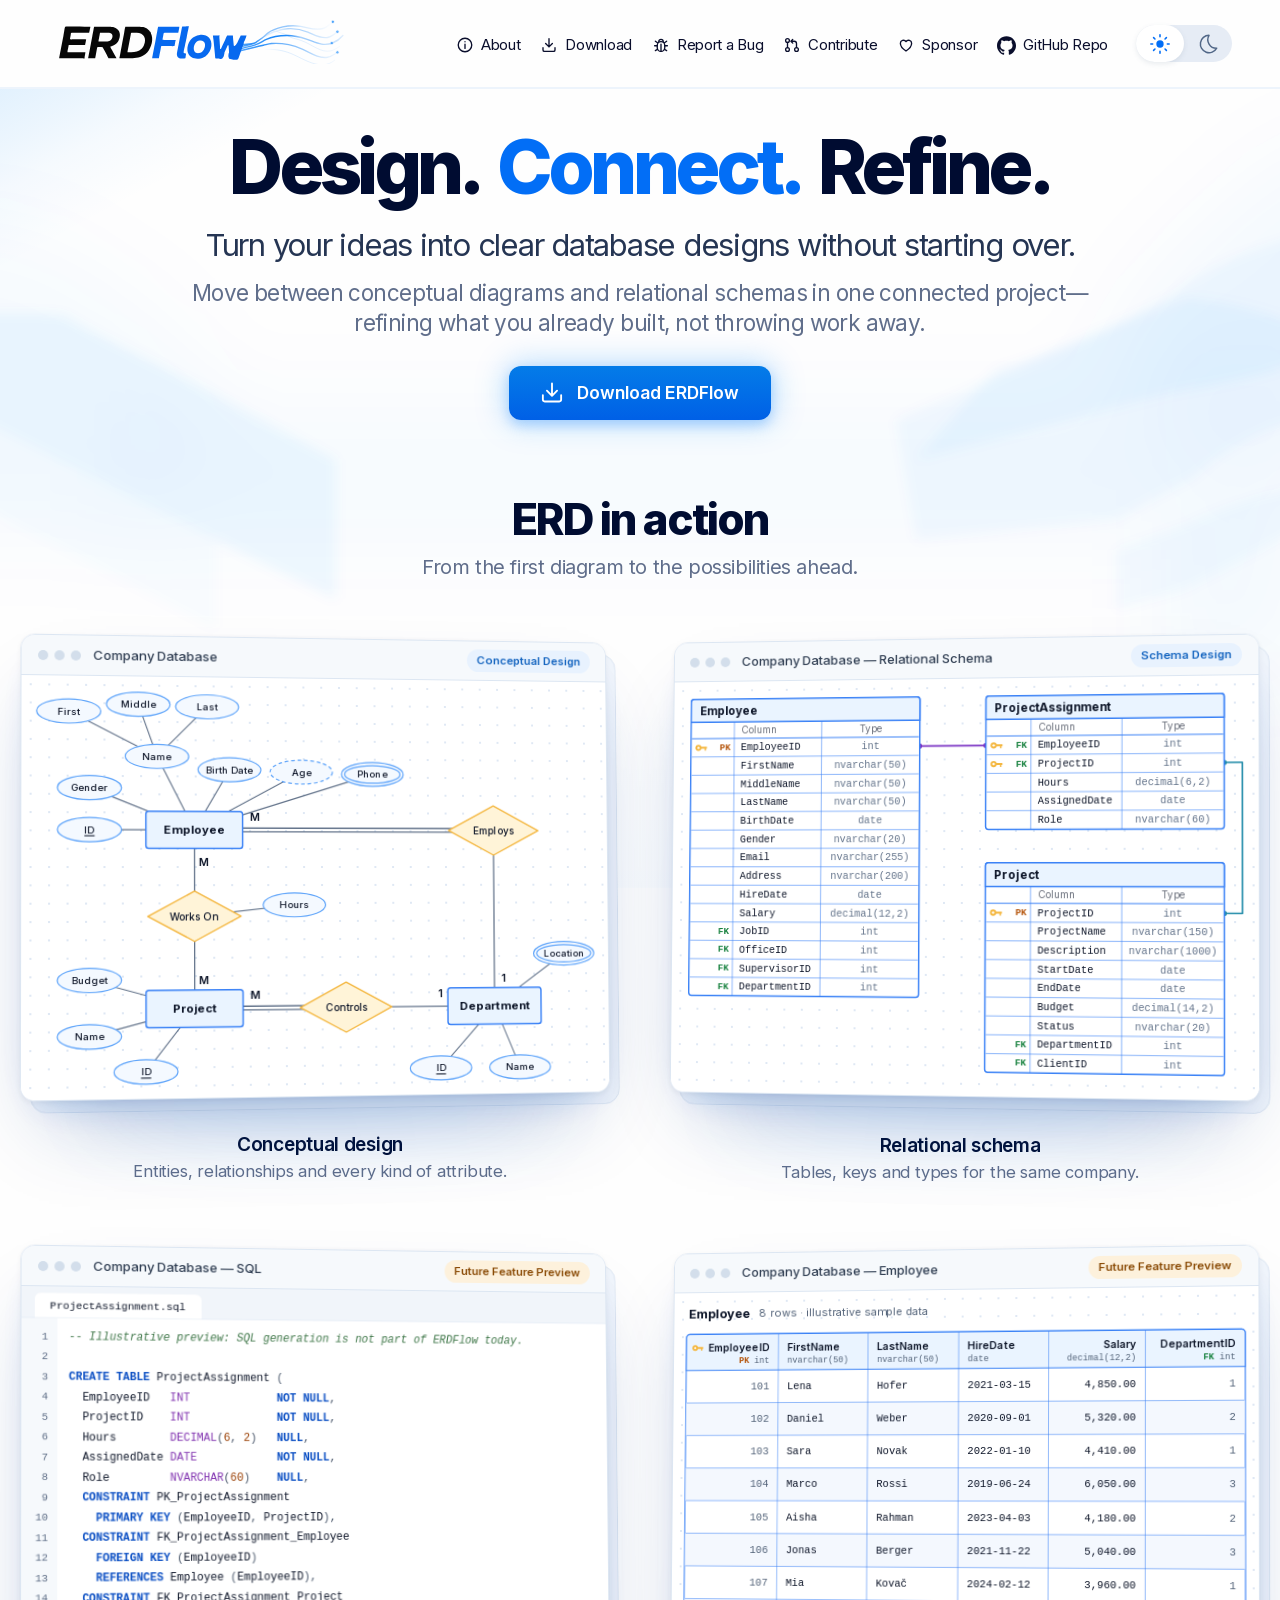
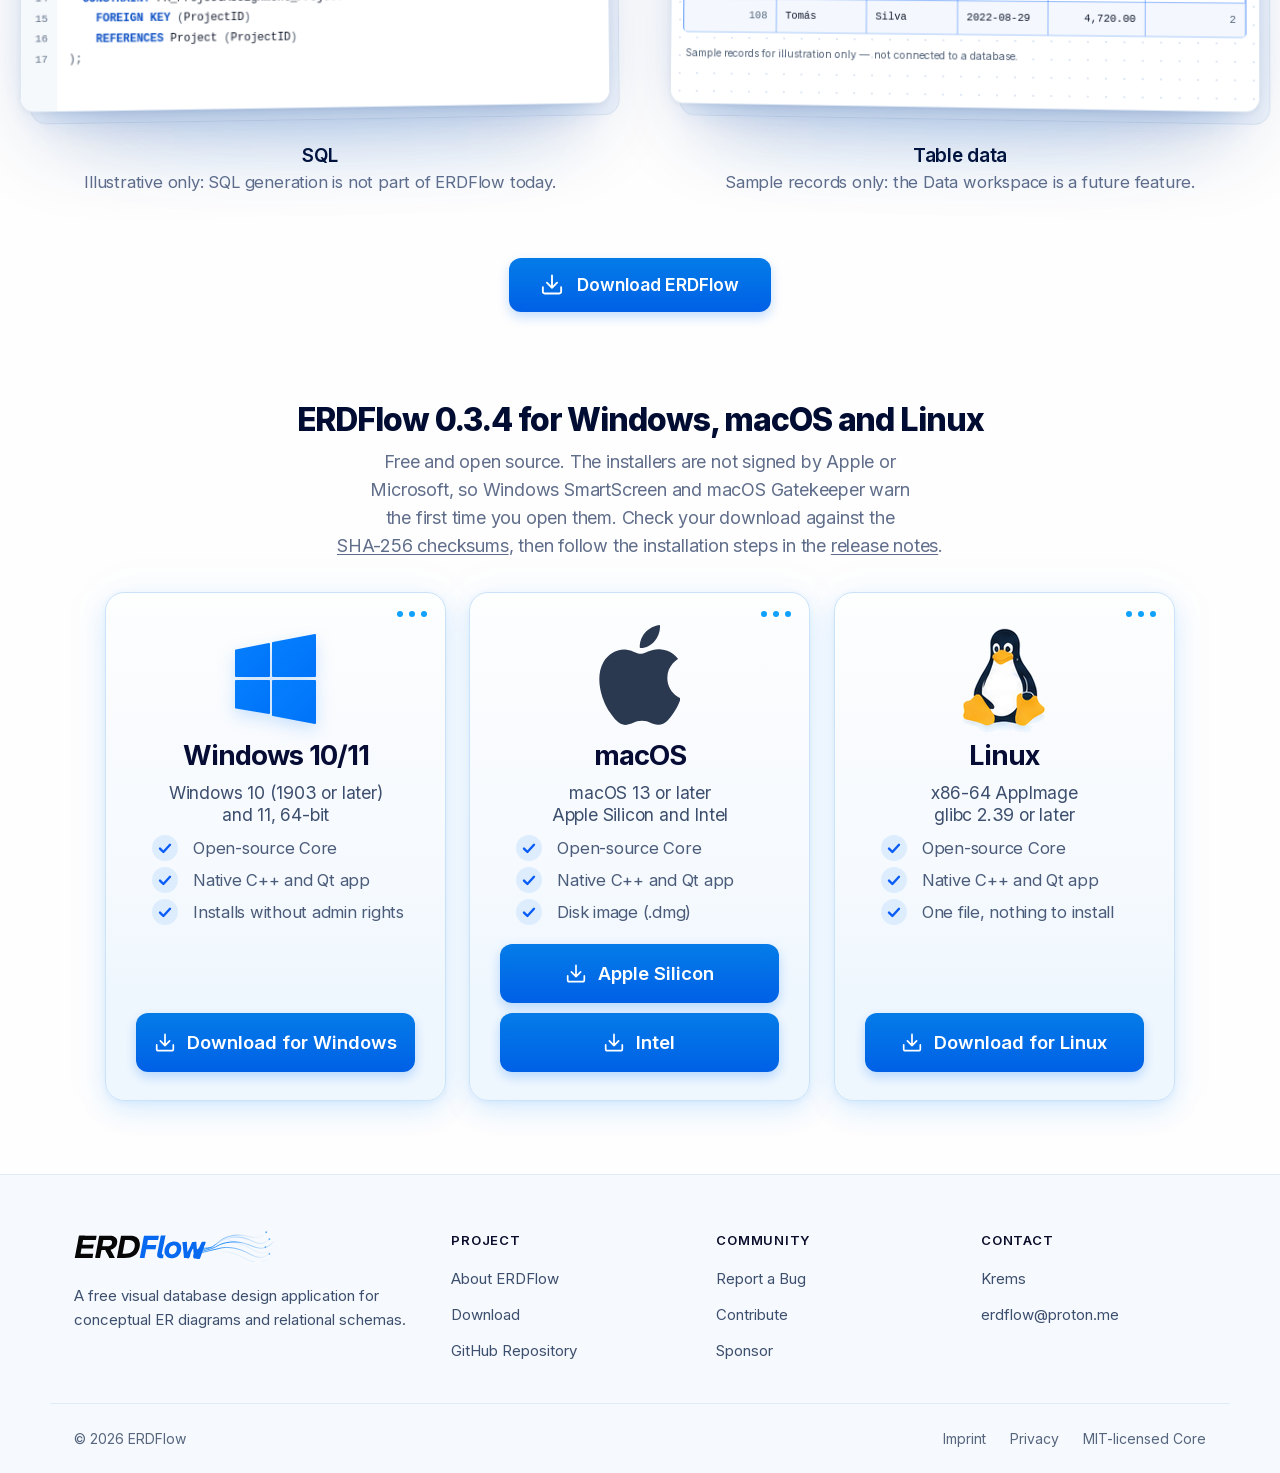
==== commit f9c1f43e: "Publish erdflow-website 4cdfe824c39e" ====
--- a/index.html
+++ b/index.html
@@ -1 +1 @@
-<!DOCTYPE html><html lang="en" data-theme="light" class="LINzvG_variable h-full antialiased"><head><meta charSet="utf-8"/><meta name="viewport" content="width=device-width, initial-scale=1"/><link rel="preload" href="/_next/static/media/07c7676b89ed2778-s.p.2bn3s6zvc0dyp.woff2" as="font" crossorigin="" type="font/woff2"/><link rel="preload" as="image" href="/brand/erdflow-logo-light.svg"/><link rel="preload" as="image" href="/brand/erdflow-logo-dark.svg"/><link rel="stylesheet" href="/_next/static/chunks/0tp2pt9yuttci.css" data-precedence="next"/><link rel="preload" as="script" fetchPriority="low" href="/_next/static/chunks/1kexj4s7oxhs2.js"/><script src="/_next/static/chunks/1qgsra9n_8u9w.js" async=""></script><script src="/_next/static/chunks/0d66q46efh1wk.js" async=""></script><script src="/_next/static/chunks/1uxpqwop7q_ga.js" async=""></script><script src="/_next/static/chunks/turbopack-3-ry682tkyiqk.js" async=""></script><script src="/_next/static/chunks/0umf92h1sb77c.js" async=""></script><script src="/_next/static/chunks/15pqqz5ux6dor.js" async=""></script><script src="/_next/static/chunks/27kii70h_k_fs.js" async=""></script><link rel="preload" href="https://static.cloudflareinsights.com/beacon.min.js" as="script"/><title>ERDFlow — Visual Database Design</title><meta name="description" content="ERDFlow is a visual database design project for building conceptual diagrams and relational schemas. Explore the project and follow its development toward the first desktop release."/><meta name="application-name" content="ERDFlow"/><link rel="canonical" href="https://erdflow.app"/><meta property="og:title" content="ERDFlow — Visual Database Design"/><meta property="og:description" content="ERDFlow is a visual database design project for building conceptual diagrams and relational schemas. Explore the project and follow its development toward the first desktop release."/><meta property="og:url" content="https://erdflow.app"/><meta property="og:site_name" content="ERDFlow"/><meta property="og:locale" content="en_US"/><meta property="og:image" content="https://erdflow.app/opengraph-image.png?opengraph-image.140eve2hhe74n.png"/><meta property="og:image:type" content="image/png"/><meta property="og:image:width" content="1200"/><meta property="og:image:height" content="630"/><meta property="og:image:alt" content="ERDFlow — Visual Database Design"/><meta property="og:type" content="website"/><meta name="twitter:card" content="summary_large_image"/><meta name="twitter:title" content="ERDFlow — Visual Database Design"/><meta name="twitter:description" content="ERDFlow is a visual database design project for building conceptual diagrams and relational schemas. Explore the project and follow its development toward the first desktop release."/><meta name="twitter:image" content="https://erdflow.app/twitter-image.png?twitter-image.140eve2hhe74n.png"/><meta name="twitter:image:alt" content="ERDFlow — Visual Database Design"/><meta name="twitter:image:type" content="image/png"/><meta name="twitter:image:width" content="1200"/><meta name="twitter:image:height" content="630"/><link rel="icon" href="/favicon.ico?favicon.243hpi4hwtowo.ico" sizes="48x48" type="image/x-icon"/><link rel="icon" href="/icon.svg?icon.0zv8mpn6z60lw.svg" sizes="any" type="image/svg+xml"/><meta name="next-size-adjust" content=""/><script>(function(){var t=null;try{t=localStorage.getItem("erdflow-theme")}catch(e){}if(t!=="light"&&t!=="dark")t=window.matchMedia&&matchMedia("(prefers-color-scheme: dark)").matches?"dark":"light";document.documentElement.setAttribute("data-theme",t)})()</script><script src="/_next/static/chunks/0cz1d0mv5g_q7.js" noModule=""></script></head><body class="min-h-full flex flex-col"><div hidden=""><!--$--><!--/$--></div><header class="flex min-h-[89px] items-center border-b-2 border-(--header-rule) bg-(--header-bg) pr-12 pl-[59px] max-[1239px]:flex-wrap max-[1239px]:gap-y-4 max-[1239px]:py-4 max-[1100px]:px-6 max-[760px]:gap-y-5 max-[760px]:py-5"><a class="-mt-[3px] flex min-w-0 flex-[0_0_286px] min-[1100px]:-ml-px max-[1100px]:basis-[210px] max-[760px]:flex-1" aria-label="ERDFlow home" href="/"><img alt="" width="286" height="44" decoding="async" data-nimg="1" class="h-auto w-full max-w-[286px] dark:hidden" style="color:transparent" src="/brand/erdflow-logo-light.svg"/><img alt="" width="286" height="44" decoding="async" data-nimg="1" class="hidden h-auto w-full max-w-[286px] dark:block" style="color:transparent" src="/brand/erdflow-logo-dark.svg"/></a><nav class="ml-auto flex items-center gap-[30px] pt-[3px] text-base leading-6 tracking-[-0.3px] text-(--nav-text) max-[1359px]:gap-5 max-[1359px]:text-[15px] max-[1239px]:order-3 max-[1239px]:ml-0 max-[1239px]:w-full max-[1239px]:flex-wrap max-[1239px]:justify-center max-[1239px]:gap-x-7 max-[1239px]:gap-y-3 max-[1239px]:pt-0 max-[1239px]:text-base max-[800px]:grid max-[800px]:grid-cols-[repeat(3,auto)] max-[800px]:gap-x-8 max-[640px]:gap-x-5 max-[640px]:text-[14.5px] max-[380px]:grid-cols-[repeat(2,auto)] max-[380px]:gap-x-10" aria-label="Main navigation"><a class="inline-flex items-center gap-[7px] whitespace-nowrap hover:text-(--headline-accent) max-[800px]:justify-self-start" href="/about"><svg width="18" height="18" viewBox="0 0 24 24" fill="none" stroke="currentColor" stroke-width="1.8" stroke-linecap="round" stroke-linejoin="round" aria-hidden="true" focusable="false" class="shrink-0"><circle cx="12" cy="12" r="9"></circle><path d="M12 11v5.5M12 7.6v.1"></path></svg>About</a><a class="inline-flex items-center gap-[7px] whitespace-nowrap hover:text-(--headline-accent) max-[800px]:justify-self-start" href="/#downloads"><svg width="18" height="18" viewBox="0 0 24 24" fill="none" stroke="currentColor" stroke-width="1.8" stroke-linecap="round" stroke-linejoin="round" aria-hidden="true" focusable="false" class="shrink-0"><path d="M12 3.5v11m-4.5-4.5 4.5 4.5 4.5-4.5M4 15.5v3a2 2 0 0 0 2 2h12a2 2 0 0 0 2-2v-3"></path></svg>Download</a><a href="https://github.com/Zain-Orwa/erdflow/issues/new" class="inline-flex items-center gap-[7px] whitespace-nowrap hover:text-(--headline-accent) max-[800px]:justify-self-start"><svg width="18" height="18" viewBox="0 0 24 24" fill="none" stroke="currentColor" stroke-width="1.8" stroke-linecap="round" stroke-linejoin="round" aria-hidden="true" focusable="false" class="shrink-0"><path d="M9 7.5a3 3 0 0 1 6 0"></path><rect x="7" y="7.5" width="10" height="13" rx="5"></rect><path d="M12 11v9.5M3.5 13H7m10 0h3.5M4.5 19.5 7.4 17.6M19.5 19.5l-2.9-1.9M4.5 7l2.8 2M19.5 7l-2.8 2"></path></svg>Report a Bug</a><a href="https://github.com/Zain-Orwa/erdflow/blob/main/docs/DEVELOPMENT.md" class="inline-flex items-center gap-[7px] whitespace-nowrap hover:text-(--headline-accent) max-[800px]:justify-self-start"><svg width="18" height="18" viewBox="0 0 24 24" fill="none" stroke="currentColor" stroke-width="1.8" stroke-linecap="round" stroke-linejoin="round" aria-hidden="true" focusable="false" class="shrink-0"><circle cx="6" cy="6" r="2.5"></circle><circle cx="6" cy="18" r="2.5"></circle><circle cx="18" cy="18" r="2.5"></circle><path d="M6 8.5v7M18 15.5V10a3 3 0 0 0-3-3h-4.5m2.5-2.5L10.5 7 13 9.5"></path></svg>Contribute</a><a class="inline-flex items-center gap-[7px] whitespace-nowrap hover:text-(--headline-accent) max-[800px]:justify-self-start" href="/about#sponsor"><svg width="18" height="18" viewBox="0 0 24 24" fill="none" stroke="currentColor" stroke-width="1.8" stroke-linecap="round" stroke-linejoin="round" aria-hidden="true" focusable="false" class="shrink-0"><path d="M12 20s-7.5-4.6-7.5-10.2A4.1 4.1 0 0 1 12 7.5a4.1 4.1 0 0 1 7.5 2.3C19.5 15.4 12 20 12 20Z"></path></svg>Sponsor</a><a href="https://github.com/Zain-Orwa/erdflow" class="inline-flex items-center gap-[7px] whitespace-nowrap hover:text-(--headline-accent) max-[800px]:justify-self-start"><svg width="19" height="19" viewBox="0 0 24 24" fill="currentColor" aria-hidden="true" focusable="false" class="shrink-0"><path d="M12 .297c-6.63 0-12 5.373-12 12 0 5.303 3.438 9.8 8.205 11.385.6.113.82-.258.82-.577 0-.285-.01-1.04-.015-2.04-3.338.724-4.042-1.61-4.042-1.61C4.422 18.07 3.633 17.7 3.633 17.7c-1.087-.744.084-.729.084-.729 1.205.084 1.838 1.236 1.838 1.236 1.07 1.835 2.809 1.305 3.495.998.108-.776.417-1.305.76-1.605-2.665-.3-5.466-1.332-5.466-5.93 0-1.31.465-2.38 1.235-3.22-.135-.303-.54-1.523.105-3.176 0 0 1.005-.322 3.3 1.23.96-.267 1.98-.399 3-.405 1.02.006 2.04.138 3 .405 2.28-1.552 3.285-1.23 3.285-1.23.645 1.653.24 2.873.12 3.176.765.84 1.23 1.91 1.23 3.22 0 4.61-2.805 5.625-5.475 5.92.42.36.81 1.096.81 2.22 0 1.606-.015 2.896-.015 3.286 0 .315.21.69.825.57C20.565 22.092 24 17.592 24 12.297c0-6.627-5.373-12-12-12"></path></svg>GitHub Repo</a></nav><div class="ml-10 flex h-[37px] flex-[0_0_96px] rounded-[19px] bg-(--toggle-track) max-[1359px]:ml-7 max-[1239px]:ml-auto" role="group" aria-label="Color theme"><button type="button" class="grid h-[37px] w-12 cursor-pointer place-items-center rounded-[19px] border border-transparent p-0 border-(--toggle-selected-border) bg-(--toggle-selected-bg) text-(--toggle-selected-icon) shadow-(--toggle-selected-shadow) dark:border-transparent dark:bg-transparent dark:text-(--toggle-icon) dark:shadow-none" aria-label="Light mode"><svg width="22" height="22" viewBox="0 0 24 24" aria-hidden="true" focusable="false"><circle cx="12" cy="12" r="4" fill="currentColor"></circle><path d="M12 2v2m0 16v2M2 12h2m16 0h2M5 5l1.5 1.5m11 11L19 19M5 19l1.5-1.5m11-11L19 5" stroke="currentColor" stroke-width="1.7" stroke-linecap="round"></path></svg></button><button type="button" class="grid h-[37px] w-12 cursor-pointer place-items-center rounded-[19px] border border-transparent p-0 text-(--toggle-icon) dark:border-(--toggle-selected-border) dark:bg-(--toggle-selected-bg) dark:text-(--toggle-selected-icon) dark:shadow-(--toggle-selected-shadow)" aria-label="Dark mode"><svg width="22" height="22" viewBox="0 0 24 24" fill="none" aria-hidden="true" focusable="false"><path d="M13.1 2.5a9.5 9.5 0 1 0 8.4 14.1A9.4 9.4 0 0 1 13.1 2.5Z" stroke="currentColor" stroke-width="1.6" stroke-linejoin="round"></path></svg></button></div></header><main class="relative isolate flex-1 bg-background [--hero-gap:clamp(12px,11.36svh_-_69.2px,43px)] [--hero-top:clamp(8px,10.45svh_-_66.3px,37px)]"><div class="pointer-events-none absolute inset-x-0 top-0 -z-10 h-[899px] overflow-hidden opacity-(--wave-strength)" aria-hidden="true"><svg class="absolute top-0 left-1/2 -translate-x-1/2" width="2248" height="899" viewBox="-400 89 2248 899" focusable="false"><defs><filter id="wave-edge" filterUnits="userSpaceOnUse" x="-400" y="0" width="2248" height="1100"><feGaussianBlur stdDeviation="6"></feGaussianBlur></filter><filter id="wave-wash" filterUnits="userSpaceOnUse" x="-400" y="0" width="2248" height="1100"><feGaussianBlur stdDeviation="45"></feGaussianBlur></filter><linearGradient id="corner-wash" gradientUnits="userSpaceOnUse" x1="0" y1="89" x2="95" y2="265"><stop offset="0" style="stop-color:var(--wave)" stop-opacity="0.12"></stop><stop offset="0.15" style="stop-color:var(--wave)" stop-opacity="0.118"></stop><stop offset="0.45" style="stop-color:var(--wave)" stop-opacity="0.071"></stop><stop offset="0.65" style="stop-color:var(--wave)" stop-opacity="0.035"></stop><stop offset="0.875" style="stop-color:var(--wave)" stop-opacity="0.012"></stop><stop offset="1" style="stop-color:var(--wave)" stop-opacity="0"></stop></linearGradient><radialGradient id="bottom-tint" gradientUnits="userSpaceOnUse" cx="724" cy="1000" r="650" gradientTransform="translate(0 680) scale(1 0.32)"><stop offset="0" style="stop-color:var(--wave)" stop-opacity="0.016"></stop><stop offset="1" style="stop-color:var(--wave)" stop-opacity="0"></stop></radialGradient></defs><rect x="-400" y="89" width="1000" height="400" fill="url(#corner-wash)"></rect><g style="transform:translateY(calc(var(--hero-top) + var(--hero-gap) - 161px))"><rect x="-400" y="700" width="2248" height="288" fill="url(#bottom-tint)"></rect><g style="fill:var(--wave)" filter="url(#wave-wash)"><path d="M1700 150V640L1300 560 1180 470 1230 380 1360 260Z" fill-opacity="0.038"></path><path d="M1250 600H1700V820H1250Z" fill-opacity="0.015"></path><path d="M1250 480H1400L1350 760H1250Z" fill-opacity="0.03"></path><path d="M-400 300 120 330 260 420 300 520 200 640-400 640Z" fill-opacity="0.03"></path><path class="max-[1059px]:hidden" d="M200 500H1250V650H200Z" fill-opacity="0.03"></path></g><g style="fill:var(--wave)" filter="url(#wave-edge)"><path d="M1700 300 1448 322C1380 333 1300 358 1260 392 1220 420 1160 440 1100 470L980 520 1000 640 1200 620 1280 576C1312 544 1376 512 1448 505L1700 495Z" fill-opacity="0.04"></path><path d="M1270 398C1320 402 1380 418 1410 440 1390 470 1320 482 1260 492L1150 520 1000 560 1080 470C1150 450 1210 420 1270 398Z" fill-opacity="0.05"></path><path d="M1700 575 1448 578C1380 585 1320 600 1270 625L1200 650 1200 710 1270 690C1320 664 1352 648 1400 616L1448 606 1700 596Z" fill-opacity="0.03"></path><path d="M-400 412 30 414C90 414 130 412 150 416 176 432 208 448 240 464L300 495 420 560 420 700 300 640 176 576 144 560 80 528 32 496 0 476-400 470Z" fill-opacity="0.055"></path><path d="M-400 470 0 476 32 496 80 528 144 560 176 576 300 640 300 730 160 656 96 624 48 592 0 572-400 565Z" fill-opacity="0.02"></path></g></g></svg></div><section class="px-6 pt-[var(--hero-top)] pb-[var(--hero-gap)] text-center max-[760px]:px-5" aria-labelledby="hero-title"><h1 id="hero-title" class="text-[clamp(48px,5.87vw,85px)] leading-[100px] font-[800] tracking-[-0.0627em] [word-spacing:0.068em] text-(--headline) max-[1100px]:leading-[1.15] max-[760px]:text-[clamp(40px,8vw,58px)]"><span class="inline-block">Design.</span> <span class="inline-block text-(--headline-accent)">Connect.</span> <span class="inline-block">Refine.</span></h1><p class="mx-auto mt-[8px] text-[31px] leading-10 tracking-[-1.25px] text-(--subtitle) max-[1100px]:mt-5 max-[1100px]:text-[28px] max-[1100px]:leading-9 max-[760px]:text-2xl max-[760px]:leading-8 max-[760px]:tracking-[-0.5px]">Turn your ideas into clear database designs without starting over.</p><p class="mx-auto mt-[13px] max-w-[1000px] text-[22.5px] leading-[30px] tracking-[-0.58px] text-(--description) max-[1100px]:max-w-[850px] max-[1100px]:text-[21px] max-[760px]:text-[18px] max-[760px]:leading-[27px] max-[760px]:tracking-normal">Move between conceptual diagrams and relational schemas in one connected <span class="whitespace-nowrap">project—</span><br class="max-[1100px]:hidden"/>refining what you already built, not throwing work away.</p><div class="mt-7 flex justify-center max-[760px]:mt-6"><a href="#downloads" class="inline-flex h-[54px] items-center justify-center gap-[14px] rounded-[12px] bg-(image:--button-bg) px-8 text-[17.5px] font-semibold text-white shadow-(--cta-glow)"><svg width="22" height="22" viewBox="0 0 26 26" fill="none" aria-hidden="true" focusable="false"><path d="M13 1.8v14.5m-6-6 6 6 6-6M2.2 15.5v5.3a2.2 2.2 0 0 0 2.2 2.2h17.2a2.2 2.2 0 0 0 2.2-2.2v-5.3" stroke="currentColor" stroke-width="2.2" stroke-linecap="round" stroke-linejoin="round"></path></svg>Download ERDFlow</a></div></section><section aria-labelledby="erd-in-action-title" class="px-6 pt-10 pb-[88px] max-[760px]:px-4 max-[760px]:pt-8 max-[760px]:pb-16"><h2 id="erd-in-action-title" class="text-center text-[44px] leading-[52px] font-[800] tracking-[-0.045em] text-(--headline) max-[760px]:text-[34px] max-[760px]:leading-[42px]">ERD in action</h2><p class="mx-auto mt-2 text-center text-[20px] leading-7 tracking-[-0.4px] text-balance text-(--description) max-[760px]:text-[17px] max-[760px]:leading-6">From the first diagram to the possibilities ahead.</p><div class="mx-auto mt-14 grid max-w-[1328px] grid-cols-1 justify-items-center gap-x-12 gap-y-16 min-[1200px]:grid-cols-2 max-[760px]:mt-10"><figure class="m-0 flex w-full max-w-[640px] flex-col"><div class="relative [perspective:1800px]"><div aria-hidden="true" class="absolute inset-x-[12%] -bottom-7 h-12 rounded-[50%] bg-(--showcase-floor) blur-2xl"></div><div class="relative [transform-style:preserve-3d] min-[1200px]:[transform:rotateY(7deg)_rotateX(2deg)]"><div aria-hidden="true" class="absolute inset-0 translate-x-[10px] translate-y-[12px] rounded-[16px] border border-(--showcase-border) bg-(--showcase-sheet)"></div><div class="relative overflow-hidden rounded-[14px] border border-(--showcase-border) bg-(--showcase-canvas) shadow-(--showcase-shadow)"><div class="flex h-10 items-center gap-3 border-b border-(--showcase-border) bg-(--showcase-bar) px-4"><span class="flex gap-[6px]" aria-hidden="true"><span class="size-[10px] rounded-full bg-(--showcase-dot)"></span><span class="size-[10px] rounded-full bg-(--showcase-dot)"></span><span class="size-[10px] rounded-full bg-(--showcase-dot)"></span></span><span class="min-w-0 flex-1 truncate text-[13px] font-medium text-(--showcase-title)">Company Database</span><span class="shrink-0 rounded-full px-[10px] py-[3px] text-[11.5px] font-semibold bg-(--showcase-chip) text-(--showcase-chip-text)">Conceptual Design</span></div><div class="overflow-hidden bg-(--showcase-canvas) bg-[radial-gradient(var(--showcase-grid)_1px,transparent_1.2px)] bg-size-[18px_18px] max-[560px]:[mask-image:linear-gradient(90deg,transparent,#000_9%,#000_91%,transparent)]"><div class="relative left-1/2 w-full min-w-[500px] -translate-x-1/2"><svg viewBox="0 0 640 452" role="img" aria-labelledby="conceptual-example-title conceptual-example-desc" class="block h-auto w-full"><title id="conceptual-example-title">Conceptual ER diagram of a company</title><desc id="conceptual-example-desc">Employee works on Project, many to many, recording the hours worked. Department employs every employee and controls every project, one department to many of each. Employee has a key ID, a composite Name made of First, Middle and Last, Gender, Birth Date, an Age derived from it and any number of Phone numbers. Project has a key ID, a Name and a Budget. Department has a key ID, a Name and any number of Locations.</desc><g fill="none" stroke-width="1.2" class="stroke-(--erd-connector)"><line x1="72" y1="165" x2="184" y2="165"></line><line x1="144" y1="86" x2="184" y2="165"></line><line x1="50" y1="38" x2="144" y2="86"></line><line x1="124" y1="30" x2="144" y2="86"></line><line x1="198" y1="32" x2="144" y2="86"></line><line x1="72" y1="120" x2="184" y2="165"></line><line x1="222" y1="100" x2="184" y2="165"></line><line x1="300" y1="102" x2="184" y2="165"></line><line x1="378" y1="104" x2="184" y2="165"></line><line x1="292" y1="246" x2="184" y2="258"></line><line x1="132" y1="424" x2="184" y2="357"></line><line x1="72" y1="386" x2="184" y2="357"></line><line x1="72" y1="326" x2="184" y2="357"></line><line x1="452" y1="424" x2="512" y2="357"></line><line x1="540" y1="424" x2="512" y2="357"></line><line x1="590" y1="300" x2="512" y2="357"></line></g><g fill="none" stroke-width="1.4" class="stroke-(--erd-connector)"><line x1="184" y1="258" x2="184" y2="165"></line><line x1="184" y1="258" x2="184" y2="357"></line><line x1="348" y1="355" x2="184" y2="355"></line><line x1="348" y1="359" x2="184" y2="359"></line><line x1="348" y1="357" x2="512" y2="357"></line><line x1="512" y1="163" x2="184" y2="163"></line><line x1="512" y1="167" x2="184" y2="167"></line><line x1="512" y1="165" x2="512" y2="357"></line></g><g class="fill-(--erd-text) text-[12px] font-semibold"><text x="194" y="200" text-anchor="middle" dominant-baseline="central" class="">M</text><text x="194" y="326" text-anchor="middle" dominant-baseline="central" class="">M</text><text x="250" y="343" text-anchor="middle" dominant-baseline="central" class="">M</text><text x="452" y="343" text-anchor="middle" dominant-baseline="central" class="">1</text><text x="250" y="151" text-anchor="middle" dominant-baseline="central" class="">M</text><text x="522" y="326" text-anchor="middle" dominant-baseline="central" class="">1</text></g><g stroke-width="1.3" class="fill-(--erd-attribute-fill) stroke-(--erd-attribute-line)"><ellipse cx="72" cy="165" rx="34" ry="13"></ellipse><text x="72" y="165" text-anchor="middle" dominant-baseline="central" class="fill-(--erd-text) stroke-none text-[10.5px] font-medium underline">ID</text></g><g stroke-width="1.3" class="fill-(--erd-attribute-fill) stroke-(--erd-attribute-line)"><ellipse cx="144" cy="86" rx="34" ry="13"></ellipse><text x="144" y="86" text-anchor="middle" dominant-baseline="central" class="fill-(--erd-text) stroke-none text-[10.5px] font-medium ">Name</text></g><g stroke-width="1.3" class="fill-(--erd-attribute-fill) stroke-(--erd-attribute-line)"><ellipse cx="50" cy="38" rx="34" ry="13"></ellipse><text x="50" y="38" text-anchor="middle" dominant-baseline="central" class="fill-(--erd-text) stroke-none text-[10.5px] font-medium ">First</text></g><g stroke-width="1.3" class="fill-(--erd-attribute-fill) stroke-(--erd-attribute-line)"><ellipse cx="124" cy="30" rx="34" ry="13"></ellipse><text x="124" y="30" text-anchor="middle" dominant-baseline="central" class="fill-(--erd-text) stroke-none text-[10.5px] font-medium ">Middle</text></g><g stroke-width="1.3" class="fill-(--erd-attribute-fill) stroke-(--erd-attribute-line)"><ellipse cx="198" cy="32" rx="34" ry="13"></ellipse><text x="198" y="32" text-anchor="middle" dominant-baseline="central" class="fill-(--erd-text) stroke-none text-[10.5px] font-medium ">Last</text></g><g stroke-width="1.3" class="fill-(--erd-attribute-fill) stroke-(--erd-attribute-line)"><ellipse cx="72" cy="120" rx="34" ry="13"></ellipse><text x="72" y="120" text-anchor="middle" dominant-baseline="central" class="fill-(--erd-text) stroke-none text-[10.5px] font-medium ">Gender</text></g><g stroke-width="1.3" class="fill-(--erd-attribute-fill) stroke-(--erd-attribute-line)"><ellipse cx="222" cy="100" rx="34" ry="13"></ellipse><text x="222" y="100" text-anchor="middle" dominant-baseline="central" class="fill-(--erd-text) stroke-none text-[10.5px] font-medium ">Birth Date</text></g><g stroke-width="1.3" class="fill-(--erd-attribute-fill) stroke-(--erd-attribute-line)"><ellipse cx="300" cy="102" rx="34" ry="13" stroke-dasharray="4 3"></ellipse><text x="300" y="102" text-anchor="middle" dominant-baseline="central" class="fill-(--erd-text) stroke-none text-[10.5px] font-medium ">Age</text></g><g stroke-width="1.3" class="fill-(--erd-attribute-fill) stroke-(--erd-attribute-line)"><ellipse cx="378" cy="104" rx="34" ry="13"></ellipse><ellipse cx="378" cy="104" rx="30.5" ry="9.5" fill="none"></ellipse><text x="378" y="104" text-anchor="middle" dominant-baseline="central" class="fill-(--erd-text) stroke-none text-[10.5px] font-medium ">Phone</text></g><g stroke-width="1.3" class="fill-(--erd-attribute-fill) stroke-(--erd-attribute-line)"><ellipse cx="292" cy="246" rx="34" ry="13"></ellipse><text x="292" y="246" text-anchor="middle" dominant-baseline="central" class="fill-(--erd-text) stroke-none text-[10.5px] font-medium ">Hours</text></g><g stroke-width="1.3" class="fill-(--erd-attribute-fill) stroke-(--erd-attribute-line)"><ellipse cx="132" cy="424" rx="34" ry="13"></ellipse><text x="132" y="424" text-anchor="middle" dominant-baseline="central" class="fill-(--erd-text) stroke-none text-[10.5px] font-medium underline">ID</text></g><g stroke-width="1.3" class="fill-(--erd-attribute-fill) stroke-(--erd-attribute-line)"><ellipse cx="72" cy="386" rx="34" ry="13"></ellipse><text x="72" y="386" text-anchor="middle" dominant-baseline="central" class="fill-(--erd-text) stroke-none text-[10.5px] font-medium ">Name</text></g><g stroke-width="1.3" class="fill-(--erd-attribute-fill) stroke-(--erd-attribute-line)"><ellipse cx="72" cy="326" rx="34" ry="13"></ellipse><text x="72" y="326" text-anchor="middle" dominant-baseline="central" class="fill-(--erd-text) stroke-none text-[10.5px] font-medium ">Budget</text></g><g stroke-width="1.3" class="fill-(--erd-attribute-fill) stroke-(--erd-attribute-line)"><ellipse cx="452" cy="424" rx="34" ry="13"></ellipse><text x="452" y="424" text-anchor="middle" dominant-baseline="central" class="fill-(--erd-text) stroke-none text-[10.5px] font-medium underline">ID</text></g><g stroke-width="1.3" class="fill-(--erd-attribute-fill) stroke-(--erd-attribute-line)"><ellipse cx="540" cy="424" rx="34" ry="13"></ellipse><text x="540" y="424" text-anchor="middle" dominant-baseline="central" class="fill-(--erd-text) stroke-none text-[10.5px] font-medium ">Name</text></g><g stroke-width="1.3" class="fill-(--erd-attribute-fill) stroke-(--erd-attribute-line)"><ellipse cx="590" cy="300" rx="34" ry="13"></ellipse><ellipse cx="590" cy="300" rx="30.5" ry="9.5" fill="none"></ellipse><text x="590" y="300" text-anchor="middle" dominant-baseline="central" class="fill-(--erd-text) stroke-none text-[10.5px] font-medium ">Location</text></g><g stroke-width="1.5" class="fill-(--erd-relationship-fill) stroke-(--erd-relationship-line)"><path d="M184 231L234 258L184 285L134 258Z" stroke-linejoin="round"></path><text x="184" y="258" text-anchor="middle" dominant-baseline="central" class="fill-(--erd-text) stroke-none text-[11px] font-medium">Works On</text></g><g stroke-width="1.5" class="fill-(--erd-relationship-fill) stroke-(--erd-relationship-line)"><path d="M348 330L398 357L348 384L298 357Z" stroke-linejoin="round"></path><text x="348" y="357" text-anchor="middle" dominant-baseline="central" class="fill-(--erd-text) stroke-none text-[11px] font-medium">Controls</text></g><g stroke-width="1.5" class="fill-(--erd-relationship-fill) stroke-(--erd-relationship-line)"><path d="M512 138L562 165L512 192L462 165Z" stroke-linejoin="round"></path><text x="512" y="165" text-anchor="middle" dominant-baseline="central" class="fill-(--erd-text) stroke-none text-[11px] font-medium">Employs</text></g><g stroke-width="1.6" class="fill-(--erd-entity-fill) stroke-(--erd-entity-line)"><rect x="132" y="145" width="104" height="40" rx="3"></rect><text x="184" y="165" text-anchor="middle" dominant-baseline="central" class="fill-(--erd-text) stroke-none text-[12.5px] font-bold">Employee</text></g><g stroke-width="1.6" class="fill-(--erd-entity-fill) stroke-(--erd-entity-line)"><rect x="132" y="337" width="104" height="40" rx="3"></rect><text x="184" y="357" text-anchor="middle" dominant-baseline="central" class="fill-(--erd-text) stroke-none text-[12.5px] font-bold">Project</text></g><g stroke-width="1.6" class="fill-(--erd-entity-fill) stroke-(--erd-entity-line)"><rect x="460" y="337" width="104" height="40" rx="3"></rect><text x="512" y="357" text-anchor="middle" dominant-baseline="central" class="fill-(--erd-text) stroke-none text-[12.5px] font-bold">Department</text></g></svg></div></div></div></div></div><figcaption class="mt-9 text-center"><span class="block text-[19px] leading-7 font-semibold tracking-[-0.3px] text-(--headline)">Conceptual design</span><span class="block text-[16.5px] leading-6 tracking-[-0.2px] text-(--description)">Entities, relationships and every kind of attribute.</span></figcaption></figure><figure class="m-0 flex w-full max-w-[640px] flex-col"><div class="relative [perspective:1800px]"><div aria-hidden="true" class="absolute inset-x-[12%] -bottom-7 h-12 rounded-[50%] bg-(--showcase-floor) blur-2xl"></div><div class="relative [transform-style:preserve-3d] min-[1200px]:[transform:rotateY(-7deg)_rotateX(2deg)]"><div aria-hidden="true" class="absolute inset-0 translate-x-[10px] translate-y-[12px] rounded-[16px] border border-(--showcase-border) bg-(--showcase-sheet)"></div><div class="relative overflow-hidden rounded-[14px] border border-(--showcase-border) bg-(--showcase-canvas) shadow-(--showcase-shadow)"><div class="flex h-10 items-center gap-3 border-b border-(--showcase-border) bg-(--showcase-bar) px-4"><span class="flex gap-[6px]" aria-hidden="true"><span class="size-[10px] rounded-full bg-(--showcase-dot)"></span><span class="size-[10px] rounded-full bg-(--showcase-dot)"></span><span class="size-[10px] rounded-full bg-(--showcase-dot)"></span></span><span class="min-w-0 flex-1 truncate text-[13px] font-medium text-(--showcase-title)">Company Database — Relational Schema</span><span class="shrink-0 rounded-full px-[10px] py-[3px] text-[11.5px] font-semibold bg-(--showcase-chip) text-(--showcase-chip-text)">Schema Design</span></div><div class="overflow-hidden bg-(--showcase-canvas) bg-[radial-gradient(var(--showcase-grid)_1px,transparent_1.2px)] bg-size-[18px_18px] max-[560px]:[mask-image:linear-gradient(90deg,#000_82%,transparent)]"><div class="w-full min-w-[500px]"><svg viewBox="0 0 600 424" role="img" aria-labelledby="schema-example-title schema-example-desc" class="block h-auto w-full"><title id="schema-example-title">Relational schema of a company</title><desc id="schema-example-desc">Three tables. Employee has the primary key EmployeeID, name, contact and employment columns, and foreign keys to its job, office, supervisor and department. ProjectAssignment joins employees to projects: its primary key is EmployeeID and ProjectID together, each a foreign key, with Hours, AssignedDate and Role. Project has the primary key ProjectID, its name, dates, budget and status, and foreign keys to its department and client.</desc><g class="fill-(--erd-link-a) stroke-(--erd-link-a)"><polyline points="326,68.5 292,68.5 292,68.5 258,68.5" fill="none" stroke-width="1.6" stroke-linejoin="round"></polyline><circle cx="326" cy="68.5" r="2.6" class="stroke-none"></circle><circle cx="258" cy="68.5" r="2.6" class="stroke-none"></circle></g><g class="fill-(--erd-link-b) stroke-(--erd-link-b)"><polyline points="566,87.5 584,87.5 584,238.5 566,238.5" fill="none" stroke-width="1.6" stroke-linejoin="round"></polyline><circle cx="566" cy="87.5" r="2.6" class="stroke-none"></circle><circle cx="566" cy="238.5" r="2.6" class="stroke-none"></circle></g><g><rect x="18" y="18" width="240" height="307" rx="3" stroke-width="1.5" class="fill-(--erd-table-base) stroke-(--erd-entity-line)"></rect><path d="M18 42V21a3 3 0 0 1 3 -3H255a3 3 0 0 1 3 3V42Z" stroke-width="1.5" class="fill-(--erd-entity-fill) stroke-(--erd-entity-line)"></path><text x="27" y="30" dominant-baseline="central" class="fill-(--erd-text) font-sans text-[12px] font-bold">Employee</text><g stroke-width="0.6" class="stroke-(--erd-entity-line)"><line x1="19" y1="59" x2="257" y2="59" stroke-width="1"></line><line x1="64" y1="42" x2="64" y2="325"></line><line x1="156" y1="42" x2="156" y2="325"></line><line x1="19" y1="78" x2="257" y2="78"></line><line x1="19" y1="97" x2="257" y2="97"></line><line x1="19" y1="116" x2="257" y2="116"></line><line x1="19" y1="135" x2="257" y2="135"></line><line x1="19" y1="154" x2="257" y2="154"></line><line x1="19" y1="173" x2="257" y2="173"></line><line x1="19" y1="192" x2="257" y2="192"></line><line x1="19" y1="211" x2="257" y2="211"></line><line x1="19" y1="230" x2="257" y2="230"></line><line x1="19" y1="249" x2="257" y2="249"></line><line x1="19" y1="268" x2="257" y2="268"></line><line x1="19" y1="287" x2="257" y2="287"></line><line x1="19" y1="306" x2="257" y2="306"></line></g><g class="fill-(--erd-heading) font-sans text-[10px]"><text x="71" y="50.5" dominant-baseline="central">Column</text><text x="207" y="50.5" dominant-baseline="central" text-anchor="middle">Type</text></g><g class="font-mono text-[10.5px]"><g><g transform="translate(26 68.5)" class="fill-(--erd-key) stroke-none"><circle cx="0" cy="0" r="3.2"></circle><path d="M2 -1h7v2H8v2H6.5V1H2Z"></path><circle cx="0" cy="0" r="1.2" class="fill-(--erd-table-base)"></circle></g><text x="60" y="68.5" dominant-baseline="central" text-anchor="end" class="text-[9.5px] font-semibold fill-(--erd-pk)">PK</text><text x="71" y="68.5" dominant-baseline="central" class="fill-(--erd-text)">EmployeeID</text><text x="207" y="68.5" dominant-baseline="central" text-anchor="middle" class="fill-(--erd-muted)">int</text></g><g><text x="71" y="87.5" dominant-baseline="central" class="fill-(--erd-text)">FirstName</text><text x="207" y="87.5" dominant-baseline="central" text-anchor="middle" class="fill-(--erd-muted)">nvarchar(50)</text></g><g><text x="71" y="106.5" dominant-baseline="central" class="fill-(--erd-text)">MiddleName</text><text x="207" y="106.5" dominant-baseline="central" text-anchor="middle" class="fill-(--erd-muted)">nvarchar(50)</text></g><g><text x="71" y="125.5" dominant-baseline="central" class="fill-(--erd-text)">LastName</text><text x="207" y="125.5" dominant-baseline="central" text-anchor="middle" class="fill-(--erd-muted)">nvarchar(50)</text></g><g><text x="71" y="144.5" dominant-baseline="central" class="fill-(--erd-text)">BirthDate</text><text x="207" y="144.5" dominant-baseline="central" text-anchor="middle" class="fill-(--erd-muted)">date</text></g><g><text x="71" y="163.5" dominant-baseline="central" class="fill-(--erd-text)">Gender</text><text x="207" y="163.5" dominant-baseline="central" text-anchor="middle" class="fill-(--erd-muted)">nvarchar(20)</text></g><g><text x="71" y="182.5" dominant-baseline="central" class="fill-(--erd-text)">Email</text><text x="207" y="182.5" dominant-baseline="central" text-anchor="middle" class="fill-(--erd-muted)">nvarchar(255)</text></g><g><text x="71" y="201.5" dominant-baseline="central" class="fill-(--erd-text)">Address</text><text x="207" y="201.5" dominant-baseline="central" text-anchor="middle" class="fill-(--erd-muted)">nvarchar(200)</text></g><g><text x="71" y="220.5" dominant-baseline="central" class="fill-(--erd-text)">HireDate</text><text x="207" y="220.5" dominant-baseline="central" text-anchor="middle" class="fill-(--erd-muted)">date</text></g><g><text x="71" y="239.5" dominant-baseline="central" class="fill-(--erd-text)">Salary</text><text x="207" y="239.5" dominant-baseline="central" text-anchor="middle" class="fill-(--erd-muted)">decimal(12,2)</text></g><g><text x="60" y="258.5" dominant-baseline="central" text-anchor="end" class="text-[9.5px] font-semibold fill-(--erd-fk)">FK</text><text x="71" y="258.5" dominant-baseline="central" class="fill-(--erd-text)">JobID</text><text x="207" y="258.5" dominant-baseline="central" text-anchor="middle" class="fill-(--erd-muted)">int</text></g><g><text x="60" y="277.5" dominant-baseline="central" text-anchor="end" class="text-[9.5px] font-semibold fill-(--erd-fk)">FK</text><text x="71" y="277.5" dominant-baseline="central" class="fill-(--erd-text)">OfficeID</text><text x="207" y="277.5" dominant-baseline="central" text-anchor="middle" class="fill-(--erd-muted)">int</text></g><g><text x="60" y="296.5" dominant-baseline="central" text-anchor="end" class="text-[9.5px] font-semibold fill-(--erd-fk)">FK</text><text x="71" y="296.5" dominant-baseline="central" class="fill-(--erd-text)">SupervisorID</text><text x="207" y="296.5" dominant-baseline="central" text-anchor="middle" class="fill-(--erd-muted)">int</text></g><g><text x="60" y="315.5" dominant-baseline="central" text-anchor="end" class="text-[9.5px] font-semibold fill-(--erd-fk)">FK</text><text x="71" y="315.5" dominant-baseline="central" class="fill-(--erd-text)">DepartmentID</text><text x="207" y="315.5" dominant-baseline="central" text-anchor="middle" class="fill-(--erd-muted)">int</text></g></g></g><g><rect x="326" y="18" width="240" height="136" rx="3" stroke-width="1.5" class="fill-(--erd-table-base) stroke-(--erd-entity-line)"></rect><path d="M326 42V21a3 3 0 0 1 3 -3H563a3 3 0 0 1 3 3V42Z" stroke-width="1.5" class="fill-(--erd-entity-fill) stroke-(--erd-entity-line)"></path><text x="335" y="30" dominant-baseline="central" class="fill-(--erd-text) font-sans text-[12px] font-bold">ProjectAssignment</text><g stroke-width="0.6" class="stroke-(--erd-entity-line)"><line x1="327" y1="59" x2="565" y2="59" stroke-width="1"></line><line x1="372" y1="42" x2="372" y2="154"></line><line x1="464" y1="42" x2="464" y2="154"></line><line x1="327" y1="78" x2="565" y2="78"></line><line x1="327" y1="97" x2="565" y2="97"></line><line x1="327" y1="116" x2="565" y2="116"></line><line x1="327" y1="135" x2="565" y2="135"></line></g><g class="fill-(--erd-heading) font-sans text-[10px]"><text x="379" y="50.5" dominant-baseline="central">Column</text><text x="515" y="50.5" dominant-baseline="central" text-anchor="middle">Type</text></g><g class="font-mono text-[10.5px]"><g><g transform="translate(334 68.5)" class="fill-(--erd-key) stroke-none"><circle cx="0" cy="0" r="3.2"></circle><path d="M2 -1h7v2H8v2H6.5V1H2Z"></path><circle cx="0" cy="0" r="1.2" class="fill-(--erd-table-base)"></circle></g><text x="368" y="68.5" dominant-baseline="central" text-anchor="end" class="text-[9.5px] font-semibold fill-(--erd-fk)">FK</text><text x="379" y="68.5" dominant-baseline="central" class="fill-(--erd-text)">EmployeeID</text><text x="515" y="68.5" dominant-baseline="central" text-anchor="middle" class="fill-(--erd-muted)">int</text></g><g><g transform="translate(334 87.5)" class="fill-(--erd-key) stroke-none"><circle cx="0" cy="0" r="3.2"></circle><path d="M2 -1h7v2H8v2H6.5V1H2Z"></path><circle cx="0" cy="0" r="1.2" class="fill-(--erd-table-base)"></circle></g><text x="368" y="87.5" dominant-baseline="central" text-anchor="end" class="text-[9.5px] font-semibold fill-(--erd-fk)">FK</text><text x="379" y="87.5" dominant-baseline="central" class="fill-(--erd-text)">ProjectID</text><text x="515" y="87.5" dominant-baseline="central" text-anchor="middle" class="fill-(--erd-muted)">int</text></g><g><text x="379" y="106.5" dominant-baseline="central" class="fill-(--erd-text)">Hours</text><text x="515" y="106.5" dominant-baseline="central" text-anchor="middle" class="fill-(--erd-muted)">decimal(6,2)</text></g><g><text x="379" y="125.5" dominant-baseline="central" class="fill-(--erd-text)">AssignedDate</text><text x="515" y="125.5" dominant-baseline="central" text-anchor="middle" class="fill-(--erd-muted)">date</text></g><g><text x="379" y="144.5" dominant-baseline="central" class="fill-(--erd-text)">Role</text><text x="515" y="144.5" dominant-baseline="central" text-anchor="middle" class="fill-(--erd-muted)">nvarchar(60)</text></g></g></g><g><rect x="326" y="188" width="240" height="212" rx="3" stroke-width="1.5" class="fill-(--erd-table-base) stroke-(--erd-entity-line)"></rect><path d="M326 212V191a3 3 0 0 1 3 -3H563a3 3 0 0 1 3 3V212Z" stroke-width="1.5" class="fill-(--erd-entity-fill) stroke-(--erd-entity-line)"></path><text x="335" y="200" dominant-baseline="central" class="fill-(--erd-text) font-sans text-[12px] font-bold">Project</text><g stroke-width="0.6" class="stroke-(--erd-entity-line)"><line x1="327" y1="229" x2="565" y2="229" stroke-width="1"></line><line x1="372" y1="212" x2="372" y2="400"></line><line x1="464" y1="212" x2="464" y2="400"></line><line x1="327" y1="248" x2="565" y2="248"></line><line x1="327" y1="267" x2="565" y2="267"></line><line x1="327" y1="286" x2="565" y2="286"></line><line x1="327" y1="305" x2="565" y2="305"></line><line x1="327" y1="324" x2="565" y2="324"></line><line x1="327" y1="343" x2="565" y2="343"></line><line x1="327" y1="362" x2="565" y2="362"></line><line x1="327" y1="381" x2="565" y2="381"></line></g><g class="fill-(--erd-heading) font-sans text-[10px]"><text x="379" y="220.5" dominant-baseline="central">Column</text><text x="515" y="220.5" dominant-baseline="central" text-anchor="middle">Type</text></g><g class="font-mono text-[10.5px]"><g><g transform="translate(334 238.5)" class="fill-(--erd-key) stroke-none"><circle cx="0" cy="0" r="3.2"></circle><path d="M2 -1h7v2H8v2H6.5V1H2Z"></path><circle cx="0" cy="0" r="1.2" class="fill-(--erd-table-base)"></circle></g><text x="368" y="238.5" dominant-baseline="central" text-anchor="end" class="text-[9.5px] font-semibold fill-(--erd-pk)">PK</text><text x="379" y="238.5" dominant-baseline="central" class="fill-(--erd-text)">ProjectID</text><text x="515" y="238.5" dominant-baseline="central" text-anchor="middle" class="fill-(--erd-muted)">int</text></g><g><text x="379" y="257.5" dominant-baseline="central" class="fill-(--erd-text)">ProjectName</text><text x="515" y="257.5" dominant-baseline="central" text-anchor="middle" class="fill-(--erd-muted)">nvarchar(150)</text></g><g><text x="379" y="276.5" dominant-baseline="central" class="fill-(--erd-text)">Description</text><text x="515" y="276.5" dominant-baseline="central" text-anchor="middle" class="fill-(--erd-muted)">nvarchar(1000)</text></g><g><text x="379" y="295.5" dominant-baseline="central" class="fill-(--erd-text)">StartDate</text><text x="515" y="295.5" dominant-baseline="central" text-anchor="middle" class="fill-(--erd-muted)">date</text></g><g><text x="379" y="314.5" dominant-baseline="central" class="fill-(--erd-text)">EndDate</text><text x="515" y="314.5" dominant-baseline="central" text-anchor="middle" class="fill-(--erd-muted)">date</text></g><g><text x="379" y="333.5" dominant-baseline="central" class="fill-(--erd-text)">Budget</text><text x="515" y="333.5" dominant-baseline="central" text-anchor="middle" class="fill-(--erd-muted)">decimal(14,2)</text></g><g><text x="379" y="352.5" dominant-baseline="central" class="fill-(--erd-text)">Status</text><text x="515" y="352.5" dominant-baseline="central" text-anchor="middle" class="fill-(--erd-muted)">nvarchar(20)</text></g><g><text x="368" y="371.5" dominant-baseline="central" text-anchor="end" class="text-[9.5px] font-semibold fill-(--erd-fk)">FK</text><text x="379" y="371.5" dominant-baseline="central" class="fill-(--erd-text)">DepartmentID</text><text x="515" y="371.5" dominant-baseline="central" text-anchor="middle" class="fill-(--erd-muted)">int</text></g><g><text x="368" y="390.5" dominant-baseline="central" text-anchor="end" class="text-[9.5px] font-semibold fill-(--erd-fk)">FK</text><text x="379" y="390.5" dominant-baseline="central" class="fill-(--erd-text)">ClientID</text><text x="515" y="390.5" dominant-baseline="central" text-anchor="middle" class="fill-(--erd-muted)">int</text></g></g></g></svg></div></div></div></div></div><figcaption class="mt-9 text-center"><span class="block text-[19px] leading-7 font-semibold tracking-[-0.3px] text-(--headline)">Relational schema</span><span class="block text-[16.5px] leading-6 tracking-[-0.2px] text-(--description)">Tables, keys and types for the same company.</span></figcaption></figure><figure class="m-0 flex w-full max-w-[640px] flex-col"><div class="relative [perspective:1800px]"><div aria-hidden="true" class="absolute inset-x-[12%] -bottom-7 h-12 rounded-[50%] bg-(--showcase-floor) blur-2xl"></div><div class="relative [transform-style:preserve-3d] min-[1200px]:[transform:rotateY(7deg)_rotateX(2deg)]"><div aria-hidden="true" class="absolute inset-0 translate-x-[10px] translate-y-[12px] rounded-[16px] border border-(--showcase-border) bg-(--showcase-sheet)"></div><div class="relative overflow-hidden rounded-[14px] border border-(--showcase-border) bg-(--showcase-canvas) shadow-(--showcase-shadow)"><div class="flex h-10 items-center gap-3 border-b border-(--showcase-border) bg-(--showcase-bar) px-4"><span class="flex gap-[6px]" aria-hidden="true"><span class="size-[10px] rounded-full bg-(--showcase-dot)"></span><span class="size-[10px] rounded-full bg-(--showcase-dot)"></span><span class="size-[10px] rounded-full bg-(--showcase-dot)"></span></span><span class="min-w-0 flex-1 truncate text-[13px] font-medium text-(--showcase-title)">Company Database — SQL</span><span class="shrink-0 rounded-full px-[10px] py-[3px] text-[11.5px] font-semibold bg-(--status-open-bg) text-(--status-open-text)">Future Feature Preview</span></div><div class="overflow-hidden bg-(--showcase-canvas) bg-[radial-gradient(var(--showcase-grid)_1px,transparent_1.2px)] bg-size-[18px_18px] max-[560px]:[mask-image:linear-gradient(90deg,#000_82%,transparent)]"><div class="w-full min-w-[500px]"><svg viewBox="0 0 640 452" role="img" aria-labelledby="sql-example-title sql-example-desc" class="block h-auto w-full"><title id="sql-example-title">Future feature preview: SQL for the company example</title><desc id="sql-example-desc">An illustrative CREATE TABLE statement for ProjectAssignment, with EmployeeID and ProjectID as a composite primary key, each also a foreign key referencing Employee and Project, and columns Hours, AssignedDate and Role. SQL generation is not part of ERDFlow today.</desc><rect x="0" y="0" width="640" height="34" class="fill-(--sql-tabs)"></rect><rect x="14" y="7" width="178" height="27" rx="6" class="fill-(--sql-editor)"></rect><rect x="14" y="27" width="178" height="7" class="fill-(--sql-editor)"></rect><text x="30" y="21" dominant-baseline="central" class="fill-(--erd-text) font-mono text-[11.5px]">ProjectAssignment.sql</text><line x1="0" y1="34" x2="640" y2="34" stroke-width="1" class="stroke-(--sql-rule)"></line><rect x="0" y="34" width="640" height="418" class="fill-(--sql-editor)"></rect><rect x="0" y="34" width="38" height="418" class="fill-(--sql-gutter)"></rect><g class="font-mono text-[12px]"><g><text x="28" y="54" dominant-baseline="central" text-anchor="end" class="fill-(--sql-line-number) text-[11px]">1</text><text x="50" y="54" dominant-baseline="central" xml:space="preserve" class="whitespace-pre"><tspan class="fill-(--sql-comment) italic">-- Illustrative preview: SQL generation is not part of ERDFlow today.</tspan></text></g><g><text x="28" y="75.5" dominant-baseline="central" text-anchor="end" class="fill-(--sql-line-number) text-[11px]">2</text><text x="50" y="75.5" dominant-baseline="central" xml:space="preserve" class="whitespace-pre"></text></g><g><text x="28" y="97" dominant-baseline="central" text-anchor="end" class="fill-(--sql-line-number) text-[11px]">3</text><text x="50" y="97" dominant-baseline="central" xml:space="preserve" class="whitespace-pre"><tspan class="fill-(--sql-keyword) font-semibold">CREATE TABLE </tspan><tspan class="fill-(--sql-name)">ProjectAssignment</tspan><tspan class="fill-(--sql-punct)"> (</tspan></text></g><g><text x="28" y="118.5" dominant-baseline="central" text-anchor="end" class="fill-(--sql-line-number) text-[11px]">4</text><text x="50" y="118.5" dominant-baseline="central" xml:space="preserve" class="whitespace-pre"><tspan class="fill-(--sql-name)">  EmployeeID   </tspan><tspan class="fill-(--sql-type)">INT</tspan><tspan class="fill-(--sql-punct)">             </tspan><tspan class="fill-(--sql-keyword) font-semibold">NOT NULL</tspan><tspan class="fill-(--sql-punct)">,</tspan></text></g><g><text x="28" y="140" dominant-baseline="central" text-anchor="end" class="fill-(--sql-line-number) text-[11px]">5</text><text x="50" y="140" dominant-baseline="central" xml:space="preserve" class="whitespace-pre"><tspan class="fill-(--sql-name)">  ProjectID    </tspan><tspan class="fill-(--sql-type)">INT</tspan><tspan class="fill-(--sql-punct)">             </tspan><tspan class="fill-(--sql-keyword) font-semibold">NOT NULL</tspan><tspan class="fill-(--sql-punct)">,</tspan></text></g><g><text x="28" y="161.5" dominant-baseline="